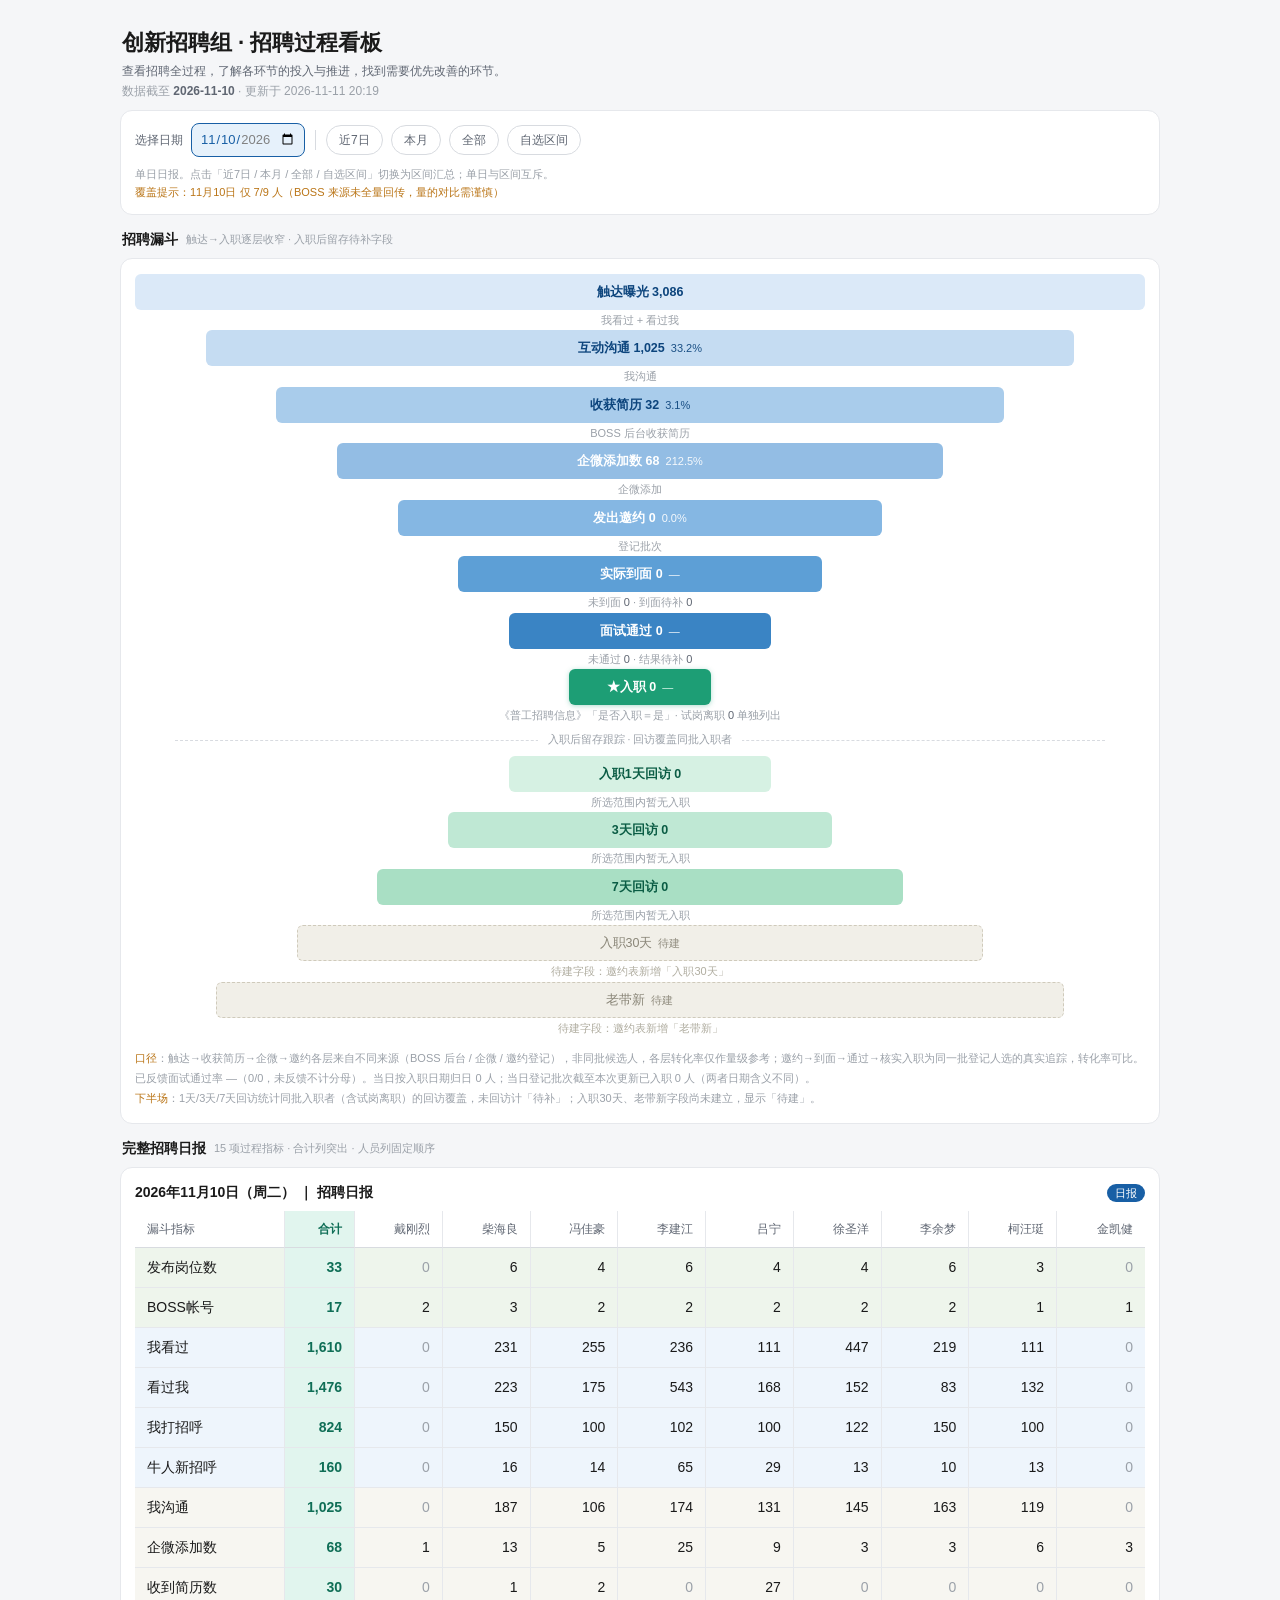
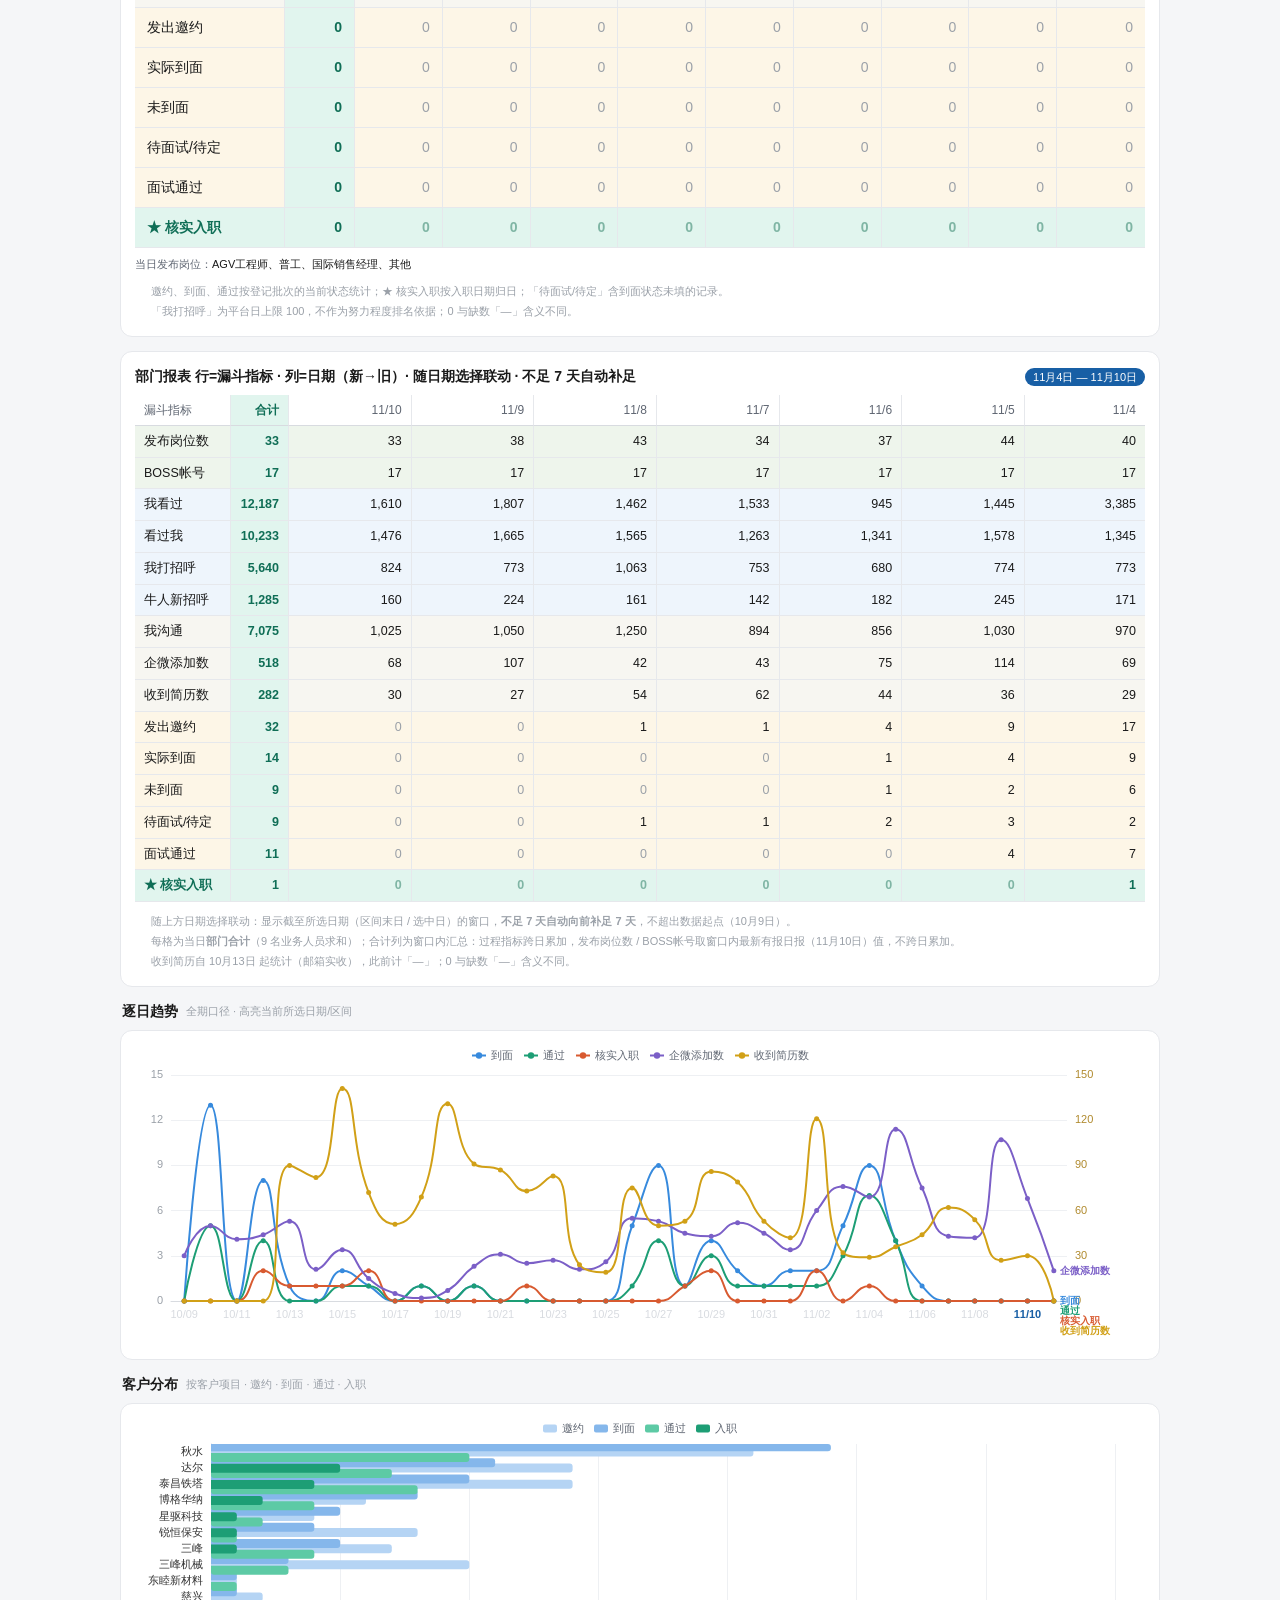
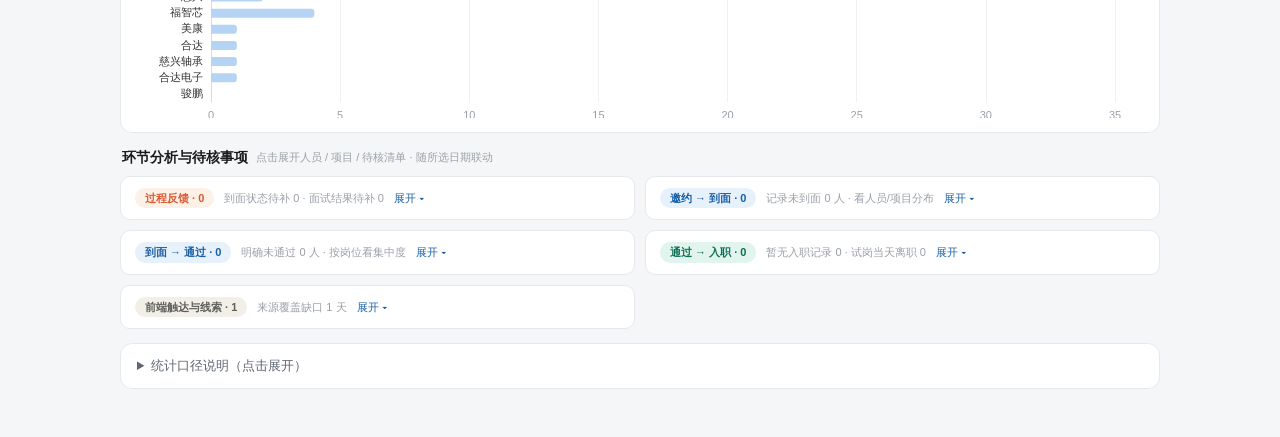
==== embeds/dashboard.html @ 498d7e1d "Update dashboard data · 2026-11-10 · generated 2026-11-11 20:19" ====
<!DOCTYPE html>
<html lang="zh-CN">
<head>
<meta charset="UTF-8">
<meta name="viewport" content="width=device-width, initial-scale=1.0, viewport-fit=cover">
<title>创新招聘组 · 招聘过程看板</title>
<script src="../assets/echarts.min.js"></script>
<style>
:root{
  --bg:#f5f6f8; --card:#ffffff; --line:#e6e8ec; --line2:#d8dbe0;
  --txt:#1a1a1a; --txt2:#5f6672; --txt3:#9aa0a8;
  --blue:#185fa5; --blue-bg:#e6f1fb;
  --teal:#0f6e56; --teal2:#1d9e75; --teal-bg:#e1f5ee;
  --orange:#d85a30; --amber:#ba7517;
  --g-res:#eef5ec; --g-reach:#eef5fc; --g-comm:#f7f6f1; --g-iv:#fdf6e7; --g-ob:#e1f5ee;
  --radius:12px;
}
*{box-sizing:border-box;margin:0;padding:0}
body{font-family:-apple-system,"PingFang SC","Microsoft YaHei","Segoe UI",sans-serif;background:var(--bg);color:var(--txt);-webkit-font-smoothing:antialiased;line-height:1.5}
.wrap{max-width:1080px;margin:0 auto;padding:16px 12px 44px}
header{padding:2px 2px 10px}
header h1{font-size:19px;font-weight:600}
header .lead{font-size:12px;color:var(--txt2);margin-top:3px}
header .sub{font-size:12px;color:var(--txt3);margin-top:2px}
header .sub b{color:var(--txt2)}
section{margin-bottom:14px}
.sec-title{font-size:14px;font-weight:600;margin:4px 2px 8px;display:flex;align-items:center;gap:8px;flex-wrap:wrap}
.sec-title .hint{font-size:11px;color:var(--txt3);font-weight:400}
.panel{background:var(--card);border:1px solid var(--line);border-radius:var(--radius);padding:14px 14px;overflow:hidden}

/* ---- 区域1 日期选择 ---- */
.datebar{padding:12px 14px}
.datebar .row{display:flex;align-items:center;gap:8px;flex-wrap:wrap}
.dlbl{font-size:12px;color:var(--txt2);flex:none}
.date-wrap{position:relative;display:inline-flex}
.date-wrap input.empty{color:transparent}
.date-wrap input.empty::-webkit-datetime-edit{color:transparent}
.date-wrap .ph{position:absolute;left:8px;top:50%;transform:translateY(-50%);font-size:13px;color:var(--txt3);pointer-events:none;white-space:nowrap}
.date-wrap input:not(.empty) ~ .ph{display:none}
.date-wrap input:focus ~ .ph{display:none}
input[type=date]{font:inherit;font-size:13px;padding:5px 8px;border:1px solid var(--line2);border-radius:8px;background:#fff;color:var(--txt)}
input[type=date].on{border-color:var(--blue);background:var(--blue-bg);color:var(--blue)}
.chip{font:inherit;font-size:12px;padding:5px 12px;border:1px solid var(--line2);border-radius:16px;background:#fff;color:var(--txt2);cursor:pointer}
.chip.on{border-color:var(--blue);background:var(--blue-bg);color:var(--blue);font-weight:500}
.chip.teal.on{border-color:var(--teal2);background:var(--teal-bg);color:var(--teal)}
.sep{width:1px;height:20px;background:var(--line2);flex:none;margin:0 2px}
.custom-row{display:flex;align-items:center;gap:8px;margin-top:10px;font-size:12px;color:var(--txt2);flex-wrap:wrap}
.custom-row[hidden]{display:none}
.btn-ok{font:inherit;font-size:12px;padding:5px 14px;border:1px solid var(--teal2);border-radius:16px;background:var(--teal-bg);color:var(--teal);cursor:pointer;font-weight:500}
.date-note{font-size:11px;color:var(--txt3);margin-top:8px;line-height:1.7}
.date-note b{color:var(--amber);font-weight:500}

/* ---- 区域2 日报主表 ---- */
.rep-head{display:flex;align-items:baseline;justify-content:space-between;gap:10px;flex-wrap:wrap;margin-bottom:8px}
.rep-title{font-size:14px;font-weight:600}
.rep-tag{font-size:11px;color:#fff;background:var(--blue);padding:1px 8px;border-radius:9px}
.no-report{background:#fdf6e7;border:1px solid #f0ddb0;border-radius:10px;padding:14px 16px;font-size:13px;color:var(--amber);margin-bottom:10px}
.tbl-scroll{overflow-x:auto;-webkit-overflow-scrolling:touch}
.tbl-hint{font-size:11px;color:var(--txt3);text-align:right;margin:0 2px 4px}
.tbl-hint[hidden]{display:none}
table.rep{border-collapse:separate;border-spacing:0;font-size:14px;table-layout:fixed;width:100%}
table.rep th,table.rep td{padding:9px 12px;text-align:right;white-space:nowrap;border-bottom:1px solid var(--line);border-right:1px solid var(--line)}
table.rep th:last-child,table.rep td:last-child{border-right:none}
table.rep th:first-child,table.rep td:first-child{text-align:left;position:sticky;left:0;z-index:2;background:#fff;width:150px;font-weight:500}
table.rep th.sumc,table.rep td.sumc{position:sticky;left:150px;z-index:2;background:var(--teal-bg);color:var(--teal);font-weight:600;width:70px}
table.rep thead th{font-size:12px;color:var(--txt2);font-weight:500;border-bottom:1px solid var(--line2);position:sticky;top:0;z-index:3;background:#fff}
table.rep thead th:first-child{z-index:4}
table.rep thead th.sumc{z-index:4}
/* ---- 部门报表（转置：行=指标 · 列=日期） ---- */
table.rep2{table-layout:auto}
table.rep2 th,table.rep2 td{padding:6px 9px;font-size:12.5px}
table.rep2 th:first-child,table.rep2 td:first-child{width:96px}
table.rep2 th.sumc,table.rep2 td.sumc{left:var(--sumL,96px);width:58px}
table.rep2 thead th{white-space:nowrap}
tr.res td:not(.sumc){background:var(--g-res)}
tr.reach td:not(.sumc){background:var(--g-reach)}
tr.comm td:not(.sumc){background:var(--g-comm)}
tr.iv td:not(.sumc){background:var(--g-iv)}
tr.ob td:not(.sumc){background:var(--g-ob);color:var(--teal);font-weight:600}
td.zero{color:var(--txt3)}
td.dash{color:var(--txt3)}
tr.ob td.zero{color:#7fb5a4}
.rep-notes{font-size:11px;color:var(--txt3);margin-top:10px;line-height:1.8}
.rep-notes li{margin-left:16px}
.pos-line{font-size:11px;color:var(--txt2);margin-top:8px}
.pos-line b{font-weight:500;color:var(--txt)}

/* ---- 图表 ---- */
.chart{width:100%;height:270px}

/* ---- 区域3 招聘漏斗（沙漏型） ---- */
.hg{display:flex;flex-direction:column;align-items:stretch}
.hg-layer{display:flex;flex-direction:column;align-items:center;margin:1px 0}
.hg-bar{height:36px;border-radius:6px;display:flex;align-items:center;justify-content:center;gap:6px;font-size:12.5px;font-weight:600;white-space:nowrap;padding:0 8px;min-width:max-content}
.hg-bar .bn{white-space:nowrap}
.hg-bar .bp{font-size:11px;opacity:.92;font-weight:400}
.hg-side{font-size:11px;color:var(--txt3);text-align:center;margin:2px 0 0;line-height:1.5;max-width:94%}
.hg-side b{color:var(--txt2);font-weight:500}
.hg-gap{height:24px;position:relative;margin:3px 0;display:flex;align-items:center;justify-content:center}
.hg-gap .line{position:absolute;left:4%;right:4%;top:50%;border-top:1px dashed var(--line2)}
.hg-gap .gt{position:relative;background:var(--card);padding:0 10px;font-size:10.5px;color:var(--txt3);white-space:nowrap}
.hg-waist .hg-bar{background:var(--teal2);color:#fff;box-shadow:0 1px 5px rgba(29,158,117,.35)}
.hg-waist .hg-bar .bp{color:#eafff5}
.hg-shell .hg-bar{background:#f1efe8;color:#8a8678;border:1px dashed #cfcabb;font-weight:500}
.hg-shell .hg-side{color:#b0ada0}
.hg-shell .hg-side b{color:#8a8678;font-weight:400}
.hg-note{font-size:11px;color:var(--txt3);margin-top:12px;line-height:1.8;text-align:left}
.hg-note b{color:var(--amber);font-weight:500}

/* ---- 区域4 环节分析 ---- */
.stages-grid{display:grid;grid-template-columns:1fr;gap:10px}
details.stage{background:var(--card);border:1px solid var(--line);border-radius:10px;overflow:hidden}
details.stage[open]{border-color:var(--blue)}
details.stage summary{list-style:none;cursor:pointer;padding:11px 14px;display:flex;align-items:center;gap:10px;flex-wrap:wrap}
details.stage summary::-webkit-details-marker{display:none}
.s-badge{font-size:11px;font-weight:600;padding:2px 10px;border-radius:10px;flex:none}
.s-badge.warn{background:#fdf0e7;color:var(--orange)}
.s-badge.info{background:var(--blue-bg);color:var(--blue)}
.s-badge.ok{background:var(--teal-bg);color:var(--teal)}
.s-badge.gray{background:#f1efe8;color:#5f5e5a}
.s-name{font-size:13px;font-weight:500;flex:1;min-width:120px}
.s-desc{font-size:11px;color:var(--txt3)}
.s-act{font-size:11px;color:var(--blue);flex:none}
.stage-body{border-top:1px solid var(--line);padding:10px 14px}
.stage-body .tip{font-size:11px;color:var(--txt3);margin-bottom:8px;line-height:1.7}
.s-list{font-size:12px}
.s-list .it{display:flex;gap:8px;align-items:baseline;padding:5px 0;border-bottom:1px dashed var(--line);flex-wrap:wrap}
.s-list .it:last-child{border-bottom:none}
.s-list .nm{font-weight:500;flex:none}
.s-list .meta{color:var(--txt3);font-size:11px}
.s-list .tag{font-size:10px;padding:0 7px;border-radius:8px;background:#f1efe8;color:#5f5e5a;flex:none}
.s-list .tag.hot{background:#fdf0e7;color:var(--orange)}
.s-empty{font-size:12px;color:var(--txt3)}

/* ---- 口径与健康度 ---- */
details.notes{background:var(--card);border:1px solid var(--line);border-radius:var(--radius);padding:12px 16px}
details.notes summary{cursor:pointer;font-size:13px;color:var(--txt2);font-weight:500}
details.notes ol{margin:10px 0 0 18px;font-size:11px;color:var(--txt3);line-height:1.9}
.health{margin-top:14px;padding-top:12px;border-top:1px solid var(--line)}
.health h4{font-size:12px;color:var(--txt2);font-weight:500;margin-bottom:8px}
.health .rows{display:flex;flex-wrap:wrap;gap:6px 14px}
.health .h-item{font-size:11px;color:var(--txt2)}
.health .h-item b{color:var(--txt);font-weight:600}
.health .h-item.stale b{color:var(--amber)}

/* ---- 桌面 ---- */
@media(min-width:768px){
  .wrap{padding:24px 20px 48px}
  header h1{font-size:22px}
  .stages-grid{grid-template-columns:1fr 1fr}
  .chart{height:300px}
}
@media(max-width:767px){
  table.rep{width:412px;font-size:13px}
  table.rep th,table.rep td{padding:5px 6px}
  table.rep th:first-child,table.rep td:first-child{width:88px}
  table.rep th.sumc,table.rep td.sumc{left:88px;width:52px}
  table.rep2{width:auto}
  table.rep2 th,table.rep2 td{padding:4px 5px;font-size:11px}
  table.rep2 th:first-child,table.rep2 td:first-child{width:80px}
  table.rep2 th.sumc,table.rep2 td.sumc{left:var(--sumL,80px);width:50px}
  .hg-bar{height:32px;font-size:12px}
  .hg-gap .gt{font-size:10px;padding:0 8px}
}
</style>

<style>
  body.embed header{display:none}
  body.embed .wrap{padding:10px 10px 28px;max-width:100%}
  body.embed section{margin-bottom:12px}
</style>
<script>
  document.addEventListener('DOMContentLoaded',function(){
    if(window.self!==window.top)document.body.classList.add('embed');
  });
</script>
</head>
<body>
<div class="wrap">
  <header>
    <h1>创新招聘组 · 招聘过程看板</h1>
    <div class="lead">查看招聘全过程，了解各环节的投入与推进，找到需要优先改善的环节。</div>
    <div class="sub">数据截至 <b id="hdr-to">—</b> · 更新于 <span id="hdr-gen">—</span></div>
  </header>

  <!-- 区域1 日期选择 -->
  <section>
    <div class="panel datebar">
      <div class="row">
        <span class="dlbl">选择日期</span>
        <span class="date-wrap">
          <input type="date" id="daypick">
          <span class="ph">请选择日期</span>
        </span>
        <span class="sep"></span>
        <button class="chip rng" data-r="7d">近7日</button>
        <button class="chip rng" data-r="month">本月</button>
        <button class="chip rng" data-r="all">全部</button>
        <button class="chip rng" data-r="custom" id="btn-custom">自选区间</button>
      </div>
      <div class="custom-row" id="custom-row" hidden>
        <span>开始</span><input type="date" id="from-pick">
        <span>结束</span><input type="date" id="to-pick">
        <button class="btn-ok" id="btn-apply">确认区间</button>
      </div>
      <div class="date-note" id="date-note"></div>
    </div>
  </section>

  <!-- 区域2 招聘漏斗（沙漏型） -->
  <section>
    <div class="sec-title">招聘漏斗 <span class="hint">触达→入职逐层收窄 · 入职后留存待补字段</span></div>
    <div class="panel">
      <div class="hg" id="hourglass"></div>
      <div class="hg-note" id="hg-note"></div>
    </div>
  </section>

  <!-- 区域3 完整招聘日报 -->
  <section>
    <div class="sec-title">完整招聘日报 <span class="hint">15 项过程指标 · 合计列突出 · 人员列固定顺序</span></div>
    <div class="panel">
      <div class="rep-head">
        <span class="rep-title" id="rep-title">—</span>
        <span class="rep-tag" id="rep-tag">日报</span>
      </div>
      <div id="no-report" class="no-report" hidden></div>
      <div class="tbl-hint" id="tbl-hint" hidden>← 左右滑动查看全部人员 →</div>
      <div class="tbl-scroll" id="tbl-wrap">
        <table class="rep">
          <thead><tr id="thead-row"></tr></thead>
          <tbody id="tbody"></tbody>
        </table>
      </div>
      <div class="pos-line" id="pos-line"></div>
      <ul class="rep-notes" id="rep-notes" style="list-style:none"></ul>
    </div>

    <div class="panel" style="margin-top:14px">
      <div class="rep-head">
        <span class="rep-title">部门报表 <span class="hint">行=漏斗指标 · 列=日期（新→旧）· 随日期选择联动 · 不足 7 天自动补足</span></span>
        <span class="rep-tag" id="dept-title">—</span>
      </div>
      <div class="tbl-hint" id="dept-hint" hidden>← 左右滑动查看全部日期 →</div>
      <div class="tbl-scroll" id="dept-wrap">
        <table class="rep rep2">
          <thead><tr id="dept-head"></tr></thead>
          <tbody id="dept-body"></tbody>
        </table>
      </div>
      <ul class="rep-notes" id="dept-notes" style="list-style:none"></ul>
    </div>
  </section>

  <!-- 图表（逐日趋势 + 客户分布） -->
  <section class="grid-charts" style="margin-bottom:14px">
    <div class="sec-title">逐日趋势 <span class="hint">全期口径 · 高亮当前所选日期/区间</span></div>
    <div class="panel"><div class="chart" id="trend"></div></div>
    <div class="sec-title" style="margin-top:14px">客户分布 <span class="hint">按客户项目 · 邀约 · 到面 · 通过 · 入职</span></div>
    <div class="panel"><div class="chart" id="cli"></div></div>
  </section>

  <!-- 区域4 环节分析与待核事项 -->
  <section>
    <div class="sec-title">环节分析与待核事项 <span class="hint">点击展开人员 / 项目 / 待核清单 · 随所选日期联动</span></div>
    <div class="stages-grid" id="stages"></div>
  </section>

  <!-- 口径 -->
  <details class="notes">
    <summary>统计口径说明（点击展开）</summary>
    <ol id="notes"></ol>
    <div class="health">
      <h4>数据健康度（各源表最新日期）</h4>
      <div class="rows" id="health"></div>
    </div>
  </details>
</div>

<script>
window.__DATA__ = {"meta": {"generated_at": "2026-11-11 20:19", "latest_report": "2026-11-10", "first_day": "2026-10-09", "range": {"from": "2026-10-09", "to": "2026-11-11"}, "people": ["戴刚烈", "柴海良", "冯佳豪", "李建江", "吕宁", "徐圣洋", "李余梦", "柯汪珽", "金凯健"], "rcv_start": "2026-10-13", "health": {"boss": "2026-11-10", "resume": "2026-11-10", "wecom": "2026-11-11", "invite": "2026-11-08", "onboard": "2026-11-08"}, "snapshot": {"dir": "C:\\Users\\A1\\.workbuddy\\skills\\recruit-daily-pipeline\\outputs\\wecom_snapshot\\2026-11-11", "taken": "2026-11-11"}, "wecom_source": {"2026-11-08": {"戴刚烈": "detail", "柴海良": "detail", "冯佳豪": "detail", "李建江": "detail", "吕宁": "detail", "徐圣洋": "dashboard", "李余梦": "detail", "柯汪珽": "dashboard", "金凯健": "detail"}, "2026-11-09": {"戴刚烈": "detail", "柴海良": "detail", "冯佳豪": "detail", "李建江": "detail", "吕宁": "detail", "徐圣洋": "detail", "李余梦": "detail", "柯汪珽": "detail", "金凯健": "detail"}, "2026-11-11": {"戴刚烈": "sheet", "柴海良": "detail", "冯佳豪": "detail", "李建江": "detail", "吕宁": "detail", "徐圣洋": "sheet", "李余梦": "detail", "柯汪珽": "detail", "金凯健": "detail"}, "2026-11-10": {"戴刚烈": "detail", "柴海良": "detail", "冯佳豪": "detail", "李建江": "detail", "吕宁": "detail", "徐圣洋": "detail", "李余梦": "detail", "柯汪珽": "detail", "金凯健": "detail"}}}, "daily": {"2026-10-09": {"metrics": {"发布岗位数": [2, 3, 3, 4, 3, 0, 0, 0, 0], "BOSS帐号": [2, 3, 2, 2, 2, 2, 2, 1, 1], "我看过": [11, 140, 0, 11, 1, 0, 0, 0, 0], "看过我": [42, 434, 0, 117, 170, 0, 0, 0, 0], "我打招呼": [31, 50, 0, 0, 9, 0, 0, 0, 0], "牛人新招呼": [9, 48, 0, 18, 13, 0, 0, 0, 0], "我沟通": [38, 88, 0, 18, 12, 0, 0, 0, 0], "企微添加数": [2, 16, 1, 11, 0, 0, 0, 0, 0], "收到简历数": null, "发出邀约": [0, 0, 0, 0, 0, 0, 0, 0, 0], "实际到面": [0, 0, 0, 0, 0, 0, 0, 0, 0], "未到面": [0, 0, 0, 0, 0, 0, 0, 0, 0], "待面试/待定": [0, 0, 0, 0, 0, 0, 0, 0, 0], "面试通过": [0, 0, 0, 0, 0, 0, 0, 0, 0], "核实入职": [0, 0, 0, 0, 0, 0, 0, 0, 0], "收获简历": [0, 0, 0, 0, 0, 0, 0, 0, 0]}, "positions": ["检验员", "普工", "半导体普工"], "covered": 5, "has_report": true}, "2026-10-10": {"metrics": {"发布岗位数": [5, 5, 3, 4, 3, 0, 0, 0, 0], "BOSS帐号": [2, 3, 2, 2, 2, 2, 2, 1, 1], "我看过": [9, 161, 8, 528, 41, 0, 0, 0, 0], "看过我": [155, 610, 100, 423, 268, 0, 0, 0, 0], "我打招呼": [0, 144, 6, 100, 46, 0, 0, 0, 0], "牛人新招呼": [20, 88, 10, 50, 29, 0, 0, 0, 0], "我沟通": [21, 211, 9, 147, 71, 0, 0, 0, 0], "企微添加数": [3, 22, 6, 19, 0, 0, 0, 0, 0], "收到简历数": null, "发出邀约": [2, 5, 2, 2, 5, 0, 0, 0, 0], "实际到面": [2, 3, 2, 1, 5, 0, 0, 0, 0], "未到面": [0, 2, 0, 1, 0, 0, 0, 0, 0], "待面试/待定": [0, 0, 0, 0, 0, 0, 0, 0, 0], "面试通过": [0, 1, 1, 1, 2, 0, 0, 0, 0], "核实入职": [0, 0, 0, 0, 0, 0, 0, 0, 0], "收获简历": [0, 0, 0, 0, 0, 0, 0, 0, 0]}, "positions": ["检验员", "半导体普工", "普工"], "covered": 5, "has_report": true}, "2026-10-11": {"metrics": {"发布岗位数": [5, 4, 3, 5, 2, 0, 0, 0, 0], "BOSS帐号": [2, 3, 2, 2, 2, 2, 2, 1, 1], "我看过": [117, 189, 65, 412, 52, 0, 0, 0, 0], "看过我": [168, 435, 100, 290, 63, 0, 0, 0, 0], "我打招呼": [100, 50, 19, 100, 31, 0, 0, 0, 0], "牛人新招呼": [20, 44, 8, 33, 1, 0, 0, 0, 0], "我沟通": [123, 96, 24, 139, 32, 0, 0, 0, 0], "企微添加数": [0, 18, 2, 21, 0, 0, 0, 0, 0], "收到简历数": null, "发出邀约": [0, 0, 0, 0, 0, 0, 0, 0, 0], "实际到面": [0, 0, 0, 0, 0, 0, 0, 0, 0], "未到面": [0, 0, 0, 0, 0, 0, 0, 0, 0], "待面试/待定": [0, 0, 0, 0, 0, 0, 0, 0, 0], "面试通过": [0, 0, 0, 0, 0, 0, 0, 0, 0], "核实入职": [0, 0, 0, 0, 0, 0, 0, 0, 0], "收获简历": [0, 0, 0, 0, 0, 0, 0, 0, 0]}, "positions": ["半导体普工", "检验员"], "covered": 5, "has_report": true}, "2026-10-12": {"metrics": {"发布岗位数": [4, 4, 4, 8, 2, 0, 0, 0, 0], "BOSS帐号": [2, 3, 2, 2, 2, 2, 2, 1, 1], "我看过": [184, 367, 67, 167, 27, 0, 0, 0, 0], "看过我": [210, 336, 170, 351, 88, 0, 0, 0, 0], "我打招呼": [100, 94, 39, 100, 49, 0, 0, 0, 0], "牛人新招呼": [23, 53, 15, 38, 10, 0, 0, 0, 0], "我沟通": [125, 128, 48, 138, 55, 0, 0, 0, 0], "企微添加数": [6, 6, 4, 23, 5, 0, 0, 0, 0], "收到简历数": null, "发出邀约": [0, 5, 2, 5, 4, 0, 0, 0, 0], "实际到面": [0, 3, 2, 1, 2, 0, 0, 0, 0], "未到面": [0, 0, 0, 3, 0, 0, 0, 0, 0], "待面试/待定": [0, 2, 0, 1, 2, 0, 0, 0, 0], "面试通过": [0, 0, 2, 1, 1, 0, 0, 0, 0], "核实入职": [0, 1, 0, 1, 0, 0, 0, 0, 0], "收获简历": [0, 0, 0, 0, 0, 0, 0, 0, 0]}, "positions": ["检验员", "半导体普工", "仓管员"], "covered": 5, "has_report": true}, "2026-10-13": {"metrics": {"发布岗位数": [6, 4, 4, 5, 2, 0, 0, 0, 0], "BOSS帐号": [2, 3, 2, 2, 2, 2, 2, 1, 1], "我看过": [6, 54, 24, 338, 13, 0, 0, 0, 0], "看过我": [782, 455, 273, 288, 138, 0, 0, 0, 0], "我打招呼": [100, 26, 21, 100, 17, 0, 0, 0, 0], "牛人新招呼": [148, 72, 32, 36, 27, 0, 0, 0, 0], "我沟通": [220, 59, 32, 130, 24, 0, 0, 0, 0], "企微添加数": [21, 11, 6, 13, 2, 0, 0, 0, 0], "收到简历数": [63, 5, 7, 11, 4, 0, 0, 0, 0], "发出邀约": [0, 0, 1, 1, 0, 0, 0, 0, 0], "实际到面": [0, 0, 0, 1, 0, 0, 0, 0, 0], "未到面": [0, 0, 1, 0, 0, 0, 0, 0, 0], "待面试/待定": [0, 0, 0, 0, 0, 0, 0, 0, 0], "面试通过": [0, 0, 0, 0, 0, 0, 0, 0, 0], "核实入职": [0, 0, 0, 1, 0, 0, 0, 0, 0], "收获简历": [63, 4, 7, 11, 4, 0, 0, 0, 0]}, "positions": ["检验员", "仓管员", "半导体普工"], "covered": 5, "has_report": true}, "2026-10-14": {"metrics": {"发布岗位数": [6, 4, 4, 7, 2, 0, 0, 0, 0], "BOSS帐号": [2, 3, 2, 2, 2, 2, 2, 1, 1], "我看过": [3, 105, 52, 155, 28, 0, 0, 0, 0], "看过我": [567, 325, 171, 211, 88, 0, 0, 0, 0], "我打招呼": [100, 88, 32, 100, 16, 0, 0, 0, 0], "牛人新招呼": [106, 28, 19, 35, 18, 0, 0, 0, 0], "我沟通": [230, 108, 43, 130, 23, 0, 0, 0, 0], "企微添加数": [9, 3, 3, 5, 1, 0, 0, 0, 0], "收到简历数": [72, 0, 3, 6, 1, 0, 0, 0, 0], "发出邀约": [1, 0, 0, 0, 0, 0, 0, 0, 0], "实际到面": [0, 0, 0, 0, 0, 0, 0, 0, 0], "未到面": [0, 0, 0, 0, 0, 0, 0, 0, 0], "待面试/待定": [1, 0, 0, 0, 0, 0, 0, 0, 0], "面试通过": [0, 0, 0, 0, 0, 0, 0, 0, 0], "核实入职": [0, 0, 0, 0, 1, 0, 0, 0, 0], "收获简历": [72, 0, 2, 5, 1, 0, 0, 0, 0]}, "positions": ["国际销售经理", "仓管员", "检验员", "半导体普工"], "covered": 5, "has_report": true}, "2026-10-15": {"metrics": {"发布岗位数": [2, 4, 4, 6, 2, 0, 0, 0, 0], "BOSS帐号": [2, 3, 2, 2, 2, 2, 2, 1, 1], "我看过": [58, 30, 138, 77, 81, 0, 0, 0, 0], "看过我": [473, 395, 175, 233, 122, 0, 0, 0, 0], "我打招呼": [100, 2, 57, 13, 32, 0, 0, 0, 0], "牛人新招呼": [88, 89, 18, 28, 16, 0, 0, 0, 0], "我沟通": [219, 67, 66, 41, 44, 0, 0, 0, 0], "企微添加数": [14, 5, 4, 6, 5, 0, 0, 0, 0], "收到简历数": [86, 39, 6, 3, 7, 0, 0, 0, 0], "发出邀约": [0, 1, 1, 2, 0, 0, 0, 0, 0], "实际到面": [0, 0, 1, 1, 0, 0, 0, 0, 0], "未到面": [0, 0, 0, 0, 0, 0, 0, 0, 0], "待面试/待定": [0, 1, 0, 1, 0, 0, 0, 0, 0], "面试通过": [0, 0, 1, 0, 0, 0, 0, 0, 0], "核实入职": [0, 0, 1, 0, 0, 0, 0, 0, 0], "收获简历": [86, 39, 6, 3, 7, 0, 0, 0, 0]}, "positions": ["仓管员", "国际销售经理", "检验员"], "covered": 5, "has_report": true}, "2026-10-16": {"metrics": {"发布岗位数": [4, 4, 4, 6, 2, 0, 0, 0, 0], "BOSS帐号": [2, 3, 2, 2, 2, 2, 2, 1, 1], "我看过": [69, 57, 84, 44, 115, 0, 0, 0, 0], "看过我": [401, 245, 128, 81, 77, 0, 0, 0, 0], "我打招呼": [100, 39, 62, 50, 34, 0, 0, 0, 0], "牛人新招呼": [93, 38, 14, 3, 21, 0, 0, 0, 0], "我沟通": [227, 87, 73, 54, 50, 0, 0, 0, 0], "企微添加数": [5, 1, 6, 1, 2, 0, 0, 0, 0], "收到简历数": [49, 10, 3, 0, 10, 0, 0, 0, 0], "发出邀约": [0, 0, 0, 0, 1, 0, 0, 0, 0], "实际到面": [0, 0, 0, 0, 1, 0, 0, 0, 0], "未到面": [0, 0, 0, 0, 0, 0, 0, 0, 0], "待面试/待定": [0, 0, 0, 0, 0, 0, 0, 0, 0], "面试通过": [0, 0, 0, 0, 1, 0, 0, 0, 0], "核实入职": [0, 0, 2, 0, 0, 0, 0, 0, 0], "收获简历": [49, 10, 3, 0, 10, 0, 0, 0, 0]}, "positions": ["国际销售经理", "仓管员", "检验员"], "covered": 5, "has_report": true}, "2026-10-17": {"metrics": {"发布岗位数": [4, 0, 0, 0, 0, 0, 0, 0, 0], "BOSS帐号": [2, 3, 2, 2, 2, 2, 2, 1, 1], "我看过": [57, 0, 0, 0, 0, 0, 0, 0, 0], "看过我": [306, 0, 0, 0, 0, 0, 0, 0, 0], "我打招呼": [100, 0, 0, 0, 0, 0, 0, 0, 0], "牛人新招呼": [71, 0, 0, 0, 0, 0, 0, 0, 0], "我沟通": [213, 0, 0, 0, 0, 0, 0, 0, 0], "企微添加数": [2, 1, 0, 2, 0, 0, 0, 0, 0], "收到简历数": [48, 3, 0, 0, 0, 0, 0, 0, 0], "发出邀约": [0, 0, 0, 0, 0, 0, 0, 0, 0], "实际到面": [0, 0, 0, 0, 0, 0, 0, 0, 0], "未到面": [0, 0, 0, 0, 0, 0, 0, 0, 0], "待面试/待定": [0, 0, 0, 0, 0, 0, 0, 0, 0], "面试通过": [0, 0, 0, 0, 0, 0, 0, 0, 0], "核实入职": [0, 0, 0, 0, 0, 0, 0, 0, 0], "收获简历": [50, 0, 0, 0, 0, 0, 0, 0, 0]}, "positions": ["国际销售经理", "仓管员"], "covered": 1, "has_report": true}, "2026-10-18": {"metrics": {"发布岗位数": [4, 0, 0, 0, 0, 0, 0, 0, 0], "BOSS帐号": [2, 3, 2, 2, 2, 2, 2, 1, 1], "我看过": [24, 0, 0, 0, 0, 0, 0, 0, 0], "看过我": [381, 0, 0, 0, 0, 0, 0, 0, 0], "我打招呼": [100, 0, 0, 0, 0, 0, 0, 0, 0], "牛人新招呼": [92, 0, 0, 0, 0, 0, 0, 0, 0], "我沟通": [228, 0, 0, 0, 0, 0, 0, 0, 0], "企微添加数": [2, 0, 0, 0, 0, 0, 0, 0, 0], "收到简历数": [68, 0, 0, 0, 1, 0, 0, 0, 0], "发出邀约": [0, 0, 0, 1, 0, 0, 0, 0, 0], "实际到面": [0, 0, 0, 1, 0, 0, 0, 0, 0], "未到面": [0, 0, 0, 0, 0, 0, 0, 0, 0], "待面试/待定": [0, 0, 0, 0, 0, 0, 0, 0, 0], "面试通过": [0, 0, 0, 1, 0, 0, 0, 0, 0], "核实入职": [0, 0, 0, 0, 0, 0, 0, 0, 0], "收获简历": [68, 0, 0, 0, 0, 0, 0, 0, 0]}, "positions": ["国际销售经理", "仓管员"], "covered": 1, "has_report": true}, "2026-10-19": {"metrics": {"发布岗位数": [4, 4, 4, 0, 4, 0, 0, 0, 0], "BOSS帐号": [2, 3, 2, 2, 2, 2, 2, 1, 1], "我看过": [5, 60, 71, 0, 61, 0, 0, 0, 0], "看过我": [613, 130, 90, 0, 113, 0, 0, 0, 0], "我打招呼": [100, 47, 52, 0, 54, 0, 0, 0, 0], "牛人新招呼": [202, 8, 5, 0, 20, 0, 0, 0, 0], "我沟通": [346, 59, 55, 0, 69, 0, 0, 0, 0], "企微添加数": [1, 0, 4, 0, 2, 0, 0, 0, 0], "收到简历数": [124, 1, 3, 0, 3, 0, 0, 0, 0], "发出邀约": [0, 0, 0, 0, 0, 0, 0, 0, 0], "实际到面": [0, 0, 0, 0, 0, 0, 0, 0, 0], "未到面": [0, 0, 0, 0, 0, 0, 0, 0, 0], "待面试/待定": [0, 0, 0, 0, 0, 0, 0, 0, 0], "面试通过": [0, 0, 0, 0, 0, 0, 0, 0, 0], "核实入职": [0, 0, 0, 0, 0, 0, 0, 0, 0], "收获简历": [124, 1, 2, 0, 3, 0, 0, 0, 0]}, "positions": ["国际销售经理", "仓管员", "检验员", "普工/操作工", "普工"], "covered": 4, "has_report": true}, "2026-10-20": {"metrics": {"发布岗位数": [6, 5, 5, 0, 4, 0, 0, 0, 0], "BOSS帐号": [2, 3, 2, 2, 2, 2, 2, 1, 1], "我看过": [15, 133, 152, 0, 115, 0, 0, 0, 0], "看过我": [486, 126, 103, 0, 121, 0, 0, 0, 0], "我打招呼": [100, 58, 79, 0, 61, 0, 0, 0, 0], "牛人新招呼": [112, 13, 7, 0, 8, 0, 0, 0, 0], "我沟通": [255, 73, 83, 0, 73, 0, 0, 0, 0], "企微添加数": [16, 2, 2, 0, 3, 0, 0, 0, 0], "收到简历数": [82, 4, 0, 0, 5, 0, 0, 0, 0], "发出邀约": [0, 0, 0, 0, 1, 0, 0, 0, 0], "实际到面": [0, 0, 0, 0, 1, 0, 0, 0, 0], "未到面": [0, 0, 0, 0, 0, 0, 0, 0, 0], "待面试/待定": [0, 0, 0, 0, 0, 0, 0, 0, 0], "面试通过": [0, 0, 0, 0, 1, 0, 0, 0, 0], "核实入职": [0, 0, 0, 0, 0, 0, 0, 0, 0], "收获简历": [82, 4, 0, 0, 5, 0, 0, 0, 0]}, "positions": ["国际销售经理", "仓管员", "会计", "检验员", "普工/操作工", "普工"], "covered": 4, "has_report": true}, "2026-10-21": {"metrics": {"发布岗位数": [6, 4, 4, 0, 4, 0, 0, 0, 0], "BOSS帐号": [2, 3, 2, 2, 2, 2, 2, 1, 1], "我看过": [124, 368, 138, 0, 66, 0, 0, 0, 0], "看过我": [575, 123, 84, 0, 105, 0, 0, 0, 0], "我打招呼": [100, 100, 100, 0, 93, 0, 0, 0, 0], "牛人新招呼": [110, 12, 11, 0, 14, 0, 0, 0, 0], "我沟通": [246, 111, 103, 0, 106, 0, 0, 0, 0], "企微添加数": [22, 2, 2, 0, 5, 0, 0, 0, 0], "收到简历数": [79, 2, 4, 0, 2, 0, 0, 0, 0], "发出邀约": [0, 0, 0, 0, 0, 0, 0, 0, 0], "实际到面": [0, 0, 0, 0, 0, 0, 0, 0, 0], "未到面": [0, 0, 0, 0, 0, 0, 0, 0, 0], "待面试/待定": [0, 0, 0, 0, 0, 0, 0, 0, 0], "面试通过": [0, 0, 0, 0, 0, 0, 0, 0, 0], "核实入职": [0, 0, 0, 0, 0, 0, 0, 0, 0], "收获简历": [79, 2, 2, 0, 2, 0, 0, 0, 0]}, "positions": ["国际销售经理", "仓管员", "会计", "检验员", "普工"], "covered": 4, "has_report": true}, "2026-10-22": {"metrics": {"发布岗位数": [5, 4, 4, 0, 4, 0, 0, 0, 0], "BOSS帐号": [2, 3, 2, 2, 2, 2, 2, 1, 1], "我看过": [198, 400, 279, 0, 141, 0, 0, 0, 0], "看过我": [546, 110, 133, 0, 109, 0, 0, 0, 0], "我打招呼": [100, 100, 100, 0, 100, 0, 0, 0, 0], "牛人新招呼": [85, 13, 37, 0, 16, 0, 0, 0, 0], "我沟通": [235, 110, 113, 0, 117, 0, 0, 0, 0], "企微添加数": [14, 4, 0, 0, 7, 0, 0, 0, 0], "收到简历数": [63, 2, 3, 0, 5, 0, 0, 0, 0], "发出邀约": [0, 0, 0, 0, 1, 0, 0, 0, 0], "实际到面": [0, 0, 0, 0, 0, 0, 0, 0, 0], "未到面": [0, 0, 0, 0, 1, 0, 0, 0, 0], "待面试/待定": [0, 0, 0, 0, 0, 0, 0, 0, 0], "面试通过": [0, 0, 0, 0, 0, 0, 0, 0, 0], "核实入职": [0, 0, 0, 0, 1, 0, 0, 0, 0], "收获简历": [64, 1, 3, 0, 5, 0, 0, 0, 0]}, "positions": ["国际销售经理", "会计", "仓管员", "检验员", "普工"], "covered": 4, "has_report": true}, "2026-10-23": {"metrics": {"发布岗位数": [5, 4, 4, 3, 2, 0, 0, 0, 0], "BOSS帐号": [2, 3, 2, 2, 2, 2, 2, 1, 1], "我看过": [145, 176, 17, 83, 68, 0, 0, 0, 0], "看过我": [341, 80, 69, 30, 70, 0, 0, 0, 0], "我打招呼": [100, 99, 99, 50, 47, 0, 0, 0, 0], "牛人新招呼": [70, 10, 7, 5, 20, 0, 0, 0, 0], "我沟通": [221, 108, 105, 54, 68, 0, 0, 0, 0], "企微添加数": [12, 6, 2, 0, 7, 0, 0, 0, 0], "收到简历数": [65, 1, 3, 0, 14, 0, 0, 0, 0], "发出邀约": [0, 0, 0, 0, 0, 0, 0, 0, 0], "实际到面": [0, 0, 0, 0, 0, 0, 0, 0, 0], "未到面": [0, 0, 0, 0, 0, 0, 0, 0, 0], "待面试/待定": [0, 0, 0, 0, 0, 0, 0, 0, 0], "面试通过": [0, 0, 0, 0, 0, 0, 0, 0, 0], "核实入职": [0, 0, 0, 0, 0, 0, 0, 0, 0], "收获简历": [65, 1, 0, 0, 14, 0, 0, 0, 0]}, "positions": ["仓管员", "国际销售经理", "会计", "普工", "检验员"], "covered": 5, "has_report": true}, "2026-10-24": {"metrics": {"发布岗位数": [7, 0, 4, 5, 2, 0, 0, 0, 0], "BOSS帐号": [2, 3, 2, 2, 2, 2, 2, 1, 1], "我看过": [170, 0, 195, 75, 82, 0, 0, 0, 0], "看过我": [219, 0, 96, 64, 51, 0, 0, 0, 0], "我打招呼": [100, 0, 100, 50, 50, 0, 0, 0, 0], "牛人新招呼": [46, 0, 7, 4, 11, 0, 0, 0, 0], "我沟通": [162, 0, 106, 64, 61, 0, 0, 0, 0], "企微添加数": [8, 2, 3, 7, 1, 0, 0, 0, 0], "收到简历数": [13, 0, 1, 1, 9, 0, 0, 0, 0], "发出邀约": [0, 0, 0, 0, 0, 0, 0, 0, 0], "实际到面": [0, 0, 0, 0, 0, 0, 0, 0, 0], "未到面": [0, 0, 0, 0, 0, 0, 0, 0, 0], "待面试/待定": [0, 0, 0, 0, 0, 0, 0, 0, 0], "面试通过": [0, 0, 0, 0, 0, 0, 0, 0, 0], "核实入职": [0, 0, 0, 0, 0, 0, 0, 0, 0], "收获简历": [12, 0, 0, 1, 8, 0, 0, 0, 0]}, "positions": ["国际销售经理", "仓管员", "普工", "会计", "检验员"], "covered": 4, "has_report": true}, "2026-10-25": {"metrics": {"发布岗位数": [6, 4, 4, 4, 2, 0, 0, 0, 0], "BOSS帐号": [2, 3, 2, 2, 2, 2, 2, 1, 1], "我看过": [153, 1, 275, 45, 69, 0, 0, 0, 0], "看过我": [217, 75, 80, 112, 84, 0, 0, 0, 0], "我打招呼": [100, 0, 100, 50, 50, 0, 0, 0, 0], "牛人新招呼": [35, 10, 1, 9, 16, 0, 0, 0, 0], "我沟通": [155, 1, 102, 63, 67, 0, 0, 0, 0], "企微添加数": [13, 1, 0, 11, 1, 0, 0, 0, 0], "收到简历数": [14, 0, 0, 0, 5, 0, 0, 0, 0], "发出邀约": [0, 0, 0, 0, 0, 0, 0, 0, 0], "实际到面": [0, 0, 0, 0, 0, 0, 0, 0, 0], "未到面": [0, 0, 0, 0, 0, 0, 0, 0, 0], "待面试/待定": [0, 0, 0, 0, 0, 0, 0, 0, 0], "面试通过": [0, 0, 0, 0, 0, 0, 0, 0, 0], "核实入职": [0, 0, 0, 0, 0, 0, 0, 0, 0], "收获简历": [14, 0, 0, 0, 5, 0, 0, 0, 0]}, "positions": ["普工", "国际销售经理", "仓管员", "检验员"], "covered": 5, "has_report": true}, "2026-10-26": {"metrics": {"发布岗位数": [7, 6, 6, 9, 4, 0, 0, 0, 0], "BOSS帐号": [2, 3, 2, 2, 2, 2, 2, 1, 1], "我看过": [279, 141, 203, 187, 159, 0, 0, 0, 0], "看过我": [331, 62, 146, 452, 180, 0, 0, 0, 0], "我打招呼": [150, 127, 143, 55, 94, 0, 0, 0, 0], "牛人新招呼": [73, 7, 8, 103, 36, 0, 0, 0, 0], "我沟通": [241, 135, 152, 149, 133, 0, 0, 0, 0], "企微添加数": [17, 5, 3, 25, 5, 0, 0, 0, 0], "收到简历数": [28, 2, 0, 24, 21, 0, 0, 0, 0], "发出邀约": [0, 2, 0, 2, 1, 0, 0, 0, 0], "实际到面": [0, 2, 0, 2, 1, 0, 0, 0, 0], "未到面": [0, 0, 0, 0, 0, 0, 0, 0, 0], "待面试/待定": [0, 0, 0, 0, 0, 0, 0, 0, 0], "面试通过": [0, 0, 0, 0, 1, 0, 0, 0, 0], "核实入职": [0, 0, 0, 0, 0, 0, 0, 0, 0], "收获简历": [29, 0, 0, 24, 21, 0, 0, 0, 0]}, "positions": ["普工", "国际销售经理", "仓管员", "焊工", "喷粉", "折弯", "检验员"], "covered": 5, "has_report": true}, "2026-10-27": {"metrics": {"发布岗位数": [7, 6, 6, 16, 4, 4, 2, 0, 0], "BOSS帐号": [2, 3, 2, 2, 2, 2, 2, 1, 1], "我看过": [436, 169, 218, 188, 125, 300, 81, 0, 0], "看过我": [415, 87, 147, 370, 141, 200, 96, 0, 0], "我打招呼": [151, 150, 60, 200, 100, 22, 50, 0, 0], "牛人新招呼": [87, 8, 25, 61, 33, 40, 8, 0, 0], "我沟通": [246, 162, 79, 297, 138, 40, 56, 0, 0], "企微添加数": [19, 5, 10, 13, 5, 0, 1, 0, 0], "收到简历数": [30, 0, 1, 2, 17, 0, 0, 0, 0], "发出邀约": [6, 0, 0, 1, 6, 0, 0, 0, 0], "实际到面": [4, 0, 0, 1, 4, 0, 0, 0, 0], "未到面": [0, 0, 0, 0, 0, 0, 0, 0, 0], "待面试/待定": [2, 0, 0, 0, 2, 0, 0, 0, 0], "面试通过": [1, 0, 0, 1, 2, 0, 0, 0, 0], "核实入职": [0, 0, 0, 0, 0, 0, 0, 0, 0], "收获简历": [30, 0, 1, 2, 17, 3, 1, 0, 0]}, "positions": ["普工", "国际销售经理", "仓管员", "焊工", "AGV工程师", "喷粉", "折弯", "检验员"], "covered": 7, "has_report": true}, "2026-10-28": {"metrics": {"发布岗位数": [8, 4, 4, 10, 4, 7, 4, 0, 0], "BOSS帐号": [2, 3, 2, 2, 2, 2, 2, 1, 1], "我看过": [273, 82, 165, 168, 133, 530, 190, 0, 0], "看过我": [472, 62, 139, 282, 151, 337, 116, 0, 0], "我打招呼": [150, 76, 61, 150, 100, 250, 99, 0, 0], "牛人新招呼": [74, 5, 19, 27, 36, 32, 9, 0, 0], "我沟通": [252, 83, 81, 190, 133, 259, 109, 0, 0], "企微添加数": [15, 1, 5, 14, 4, 0, 6, 0, 0], "收到简历数": [30, 0, 0, 3, 20, 0, 0, 0, 0], "发出邀约": [1, 0, 0, 0, 1, 0, 0, 0, 0], "实际到面": [0, 0, 0, 0, 1, 0, 0, 0, 0], "未到面": [0, 0, 0, 0, 0, 0, 0, 0, 0], "待面试/待定": [1, 0, 0, 0, 0, 0, 0, 0, 0], "面试通过": [0, 0, 0, 0, 1, 0, 0, 0, 0], "核实入职": [0, 0, 0, 0, 1, 0, 0, 0, 0], "收获简历": [30, 0, 0, 3, 20, 3, 0, 0, 0]}, "positions": ["普工", "国际销售经理", "仓管员", "AGV工程师", "喷粉", "焊工", "折弯"], "covered": 7, "has_report": true}, "2026-10-29": {"metrics": {"发布岗位数": [9, 4, 4, 10, 4, 6, 4, 0, 0], "BOSS帐号": [2, 3, 2, 2, 2, 2, 2, 1, 1], "我看过": [495, 13, 127, 228, 165, 595, 187, 0, 0], "看过我": [262, 48, 128, 240, 136, 242, 100, 0, 0], "我打招呼": [150, 10, 100, 150, 100, 221, 100, 0, 0], "牛人新招呼": [58, 5, 14, 32, 35, 16, 17, 0, 0], "我沟通": [221, 16, 114, 188, 137, 288, 119, 0, 0], "企微添加数": [6, 11, 4, 11, 3, 0, 8, 0, 0], "收到简历数": [45, 0, 0, 4, 37, 0, 0, 0, 0], "发出邀约": [0, 0, 1, 1, 1, 0, 1, 0, 0], "实际到面": [0, 0, 1, 1, 1, 0, 1, 0, 0], "未到面": [0, 0, 0, 0, 0, 0, 0, 0, 0], "待面试/待定": [0, 0, 0, 0, 0, 0, 0, 0, 0], "面试通过": [0, 0, 1, 1, 0, 0, 1, 0, 0], "核实入职": [0, 0, 0, 1, 1, 0, 0, 0, 0], "收获简历": [29, 0, 0, 2, 24, 1, 0, 0, 0]}, "positions": ["国际销售经理", "普工", "焊工", "喷粉", "AGV工程师"], "covered": 7, "has_report": true}, "2026-10-30": {"metrics": {"发布岗位数": [7, 4, 4, 9, 4, 10, 4, 0, 0], "BOSS帐号": [2, 3, 2, 2, 2, 2, 2, 1, 1], "我看过": [343, 109, 87, 438, 167, 1356, 196, 0, 0], "看过我": [127, 185, 139, 220, 144, 274, 110, 0, 0], "我打招呼": [141, 100, 100, 150, 59, 250, 100, 0, 0], "牛人新招呼": [23, 22, 18, 35, 32, 22, 11, 0, 0], "我沟通": [170, 120, 116, 189, 87, 298, 114, 0, 0], "企微添加数": [7, 12, 7, 14, 7, 1, 4, 0, 0], "收到简历数": [24, 0, 0, 17, 38, 0, 0, 0, 0], "发出邀约": [0, 0, 1, 0, 0, 0, 2, 0, 0], "实际到面": [0, 0, 1, 0, 0, 0, 1, 0, 0], "未到面": [0, 0, 0, 0, 0, 0, 1, 0, 0], "待面试/待定": [0, 0, 0, 0, 0, 0, 0, 0, 0], "面试通过": [0, 0, 1, 0, 0, 0, 0, 0, 0], "核实入职": [0, 0, 0, 0, 0, 0, 0, 0, 0], "收获简历": [13, 0, 0, 17, 38, 2, 0, 0, 0]}, "positions": ["国际销售经理", "普工", "喷粉", "焊工", "AGV工程师"], "covered": 7, "has_report": true}, "2026-10-31": {"metrics": {"发布岗位数": [5, 6, 4, 10, 3, 5, 4, 0, 0], "BOSS帐号": [2, 3, 2, 2, 2, 2, 2, 1, 1], "我看过": [441, 151, 84, 337, 90, 1336, 161, 0, 0], "看过我": [128, 198, 124, 95, 102, 176, 84, 0, 0], "我打招呼": [150, 150, 100, 37, 21, 250, 100, 0, 0], "牛人新招呼": [18, 25, 13, 17, 32, 9, 5, 0, 0], "我沟通": [170, 175, 114, 55, 70, 280, 104, 0, 0], "企微添加数": [5, 17, 2, 9, 6, 2, 4, 0, 0], "收到简历数": [12, 0, 0, 3, 38, 0, 0, 0, 0], "发出邀约": [0, 0, 0, 0, 0, 0, 1, 0, 0], "实际到面": [0, 0, 0, 0, 0, 0, 1, 0, 0], "未到面": [0, 0, 0, 0, 0, 0, 0, 0, 0], "待面试/待定": [0, 0, 0, 0, 0, 0, 0, 0, 0], "面试通过": [0, 0, 0, 0, 0, 0, 1, 0, 0], "核实入职": [0, 0, 0, 0, 0, 0, 0, 0, 0], "收获简历": [10, 0, 0, 3, 38, 2, 0, 0, 0]}, "positions": ["国际销售经理", "普工", "喷粉", "AGV工程师"], "covered": 7, "has_report": true}, "2026-11-01": {"metrics": {"发布岗位数": [9, 6, 4, 12, 4, 5, 4, 0, 0], "BOSS帐号": [2, 3, 2, 2, 2, 2, 2, 1, 1], "我看过": [620, 154, 39, 333, 234, 1150, 151, 0, 0], "看过我": [197, 286, 93, 164, 85, 211, 71, 0, 0], "我打招呼": [150, 150, 31, 62, 36, 250, 100, 0, 0], "牛人新招呼": [34, 30, 11, 24, 11, 10, 11, 0, 0], "我沟通": [192, 185, 43, 96, 57, 265, 115, 0, 0], "企微添加数": [5, 11, 1, 5, 2, 1, 9, 0, 0], "收到简历数": [14, 0, 0, 3, 25, 0, 0, 0, 0], "发出邀约": [0, 0, 0, 0, 0, 0, 3, 0, 0], "实际到面": [0, 0, 0, 0, 0, 0, 2, 0, 0], "未到面": [0, 0, 0, 0, 0, 0, 1, 0, 0], "待面试/待定": [0, 0, 0, 0, 0, 0, 0, 0, 0], "面试通过": [0, 0, 0, 0, 0, 0, 1, 0, 0], "核实入职": [0, 0, 0, 0, 0, 0, 0, 0, 0], "收获简历": [13, 0, 0, 6, 25, 3, 0, 0, 0]}, "positions": ["国际销售经理", "普工", "AGV工程师"], "covered": 7, "has_report": true}, "2026-11-02": {"metrics": {"发布岗位数": [7, 7, 4, 9, 8, 5, 4, 0, 0], "BOSS帐号": [2, 3, 2, 2, 2, 2, 2, 1, 1], "我看过": [353, 152, 14, 329, 304, 2188, 26, 0, 0], "看过我": [521, 263, 162, 206, 173, 274, 118, 0, 0], "我打招呼": [150, 150, 100, 150, 100, 250, 90, 0, 0], "牛人新招呼": [65, 31, 20, 46, 31, 21, 11, 0, 0], "我沟通": [229, 169, 123, 201, 142, 270, 102, 0, 0], "企微添加数": [14, 11, 6, 6, 13, 2, 8, 0, 0], "收到简历数": [66, 0, 0, 1, 54, 0, 0, 0, 0], "发出邀约": [2, 0, 1, 0, 2, 0, 2, 0, 0], "实际到面": [0, 0, 1, 0, 1, 0, 0, 0, 0], "未到面": [2, 0, 0, 0, 1, 0, 2, 0, 0], "待面试/待定": [0, 0, 0, 0, 0, 0, 0, 0, 0], "面试通过": [0, 0, 1, 0, 0, 0, 0, 0, 0], "核实入职": [1, 0, 1, 0, 0, 0, 0, 0, 0], "收获简历": [51, 0, 0, 7, 34, 2, 0, 0, 0]}, "positions": ["国际销售经理", "普工", "AGV工程师"], "covered": 7, "has_report": true}, "2026-11-03": {"metrics": {"发布岗位数": [7, 6, 4, 11, 4, 5, 4, 0, 0], "BOSS帐号": [2, 3, 2, 2, 2, 2, 2, 1, 1], "我看过": [395, 93, 3, 112, 240, 1838, 36, 0, 0], "看过我": [265, 216, 152, 519, 124, 292, 146, 0, 0], "我打招呼": [100, 150, 24, 150, 100, 250, 100, 0, 0], "牛人新招呼": [38, 26, 25, 75, 22, 14, 21, 0, 0], "我沟通": [169, 184, 42, 229, 126, 280, 122, 0, 0], "企微添加数": [13, 16, 4, 23, 10, 1, 9, 0, 0], "收到简历数": [12, 0, 0, 0, 20, 0, 0, 0, 0], "发出邀约": [1, 0, 0, 8, 4, 2, 0, 0, 0], "实际到面": [0, 0, 0, 4, 1, 0, 0, 0, 0], "未到面": [1, 0, 0, 4, 0, 2, 0, 0, 0], "待面试/待定": [0, 0, 0, 0, 3, 0, 0, 0, 0], "面试通过": [0, 0, 0, 2, 1, 0, 0, 0, 0], "核实入职": [0, 0, 0, 0, 0, 0, 0, 0, 0], "收获简历": [12, 0, 0, 3, 20, 3, 0, 0, 0]}, "positions": ["普工", "国际销售经理", "AGV工程师"], "covered": 7, "has_report": true}, "2026-11-04": {"metrics": {"发布岗位数": [5, 6, 4, 11, 5, 5, 4, 0, 0], "BOSS帐号": [2, 3, 2, 2, 2, 2, 2, 1, 1], "我看过": [350, 78, 45, 293, 245, 2336, 38, 0, 0], "看过我": [219, 99, 165, 370, 138, 225, 129, 0, 0], "我打招呼": [100, 143, 20, 111, 100, 199, 100, 0, 0], "牛人新招呼": [39, 9, 19, 56, 23, 10, 15, 0, 0], "我沟通": [142, 154, 46, 166, 124, 216, 122, 0, 0], "企微添加数": [12, 5, 7, 23, 10, 2, 3, 7, 0], "收到简历数": [10, 0, 1, 0, 18, 0, 0, 0, 0], "发出邀约": [3, 1, 1, 6, 3, 0, 1, 2, 0], "实际到面": [1, 0, 0, 6, 1, 0, 1, 0, 0], "未到面": [2, 1, 1, 0, 0, 0, 0, 2, 0], "待面试/待定": [0, 0, 0, 0, 2, 0, 0, 0, 0], "面试通过": [1, 0, 0, 4, 1, 0, 1, 0, 0], "核实入职": [0, 0, 0, 0, 0, 0, 1, 0, 0], "收获简历": [10, 0, 1, 1, 18, 0, 0, 0, 0]}, "positions": ["国际销售经理", "普工", "AGV工程师"], "covered": 7, "has_report": true}, "2026-11-05": {"metrics": {"发布岗位数": [7, 6, 4, 11, 6, 2, 4, 2, 2], "BOSS帐号": [2, 3, 2, 2, 2, 2, 2, 1, 1], "我看过": [259, 45, 468, 259, 197, 60, 139, 15, 3], "看过我": [173, 260, 219, 400, 141, 51, 121, 112, 101], "我打招呼": [100, 127, 100, 100, 100, 50, 100, 50, 47], "牛人新招呼": [33, 41, 14, 80, 26, 4, 16, 17, 14], "我沟通": [142, 169, 119, 177, 125, 55, 113, 67, 63], "企微添加数": [14, 23, 5, 35, 9, 2, 5, 11, 10], "收到简历数": [22, 0, 0, 0, 14, 0, 0, 0, 0], "发出邀约": [0, 3, 0, 0, 0, 0, 2, 4, 0], "实际到面": [0, 0, 0, 0, 0, 0, 1, 3, 0], "未到面": [0, 0, 0, 0, 0, 0, 1, 1, 0], "待面试/待定": [0, 3, 0, 0, 0, 0, 0, 0, 0], "面试通过": [0, 0, 0, 0, 0, 0, 1, 3, 0], "核实入职": [0, 0, 0, 0, 0, 0, 0, 0, 0], "收获简历": [22, 0, 0, 10, 14, 1, 0, 0, 0]}, "positions": ["普工", "国际销售经理", "其他"], "covered": 9, "has_report": true}, "2026-11-06": {"metrics": {"发布岗位数": [5, 6, 4, 8, 4, 2, 4, 2, 2], "BOSS帐号": [2, 3, 2, 2, 2, 2, 2, 1, 1], "我看过": [210, 158, 37, 108, 103, 59, 208, 18, 44], "看过我": [109, 128, 176, 361, 164, 52, 137, 150, 64], "我打招呼": [100, 140, 47, 51, 100, 50, 100, 50, 42], "牛人新招呼": [16, 20, 17, 54, 24, 4, 16, 21, 10], "我沟通": [124, 149, 58, 110, 128, 52, 118, 66, 51], "企微添加数": [8, 5, 5, 28, 8, 5, 6, 5, 5], "收到简历数": [17, 0, 0, 0, 27, 0, 0, 0, 0], "发出邀约": [0, 0, 0, 3, 0, 1, 0, 0, 0], "实际到面": [0, 0, 0, 1, 0, 0, 0, 0, 0], "未到面": [0, 0, 0, 1, 0, 0, 0, 0, 0], "待面试/待定": [0, 0, 0, 1, 0, 1, 0, 0, 0], "面试通过": [0, 0, 0, 0, 0, 0, 0, 0, 0], "核实入职": [0, 0, 0, 0, 0, 0, 0, 0, 0], "收获简历": [16, 0, 0, 7, 27, 0, 0, 0, 0]}, "positions": ["国际销售经理", "普工", "其他"], "covered": 9, "has_report": true}, "2026-11-07": {"metrics": {"发布岗位数": [5, 6, 4, 8, 4, 0, 4, 3, 0], "BOSS帐号": [2, 3, 2, 2, 2, 2, 2, 1, 1], "我看过": [239, 274, 291, 287, 163, 0, 162, 117, 0], "看过我": [98, 242, 242, 321, 130, 0, 102, 128, 0], "我打招呼": [100, 150, 100, 103, 100, 0, 100, 100, 0], "牛人新招呼": [9, 31, 13, 35, 16, 0, 16, 22, 0], "我沟通": [115, 172, 113, 138, 118, 0, 117, 121, 0], "企微添加数": [8, 7, 2, 13, 3, 2, 4, 4, 0], "收到简历数": [17, 0, 1, 0, 44, 0, 0, 0, 0], "发出邀约": [0, 0, 0, 1, 0, 0, 0, 0, 0], "实际到面": [0, 0, 0, 0, 0, 0, 0, 0, 0], "未到面": [0, 0, 0, 0, 0, 0, 0, 0, 0], "待面试/待定": [0, 0, 0, 1, 0, 0, 0, 0, 0], "面试通过": [0, 0, 0, 0, 0, 0, 0, 0, 0], "核实入职": [0, 0, 0, 0, 0, 0, 0, 0, 0], "收获简历": [17, 0, 1, 1, 44, 0, 0, 0, 0]}, "positions": ["普工", "其他", "国际销售经理"], "covered": 7, "has_report": true}, "2026-11-08": {"metrics": {"发布岗位数": [6, 11, 4, 6, 4, 0, 4, 5, 3], "BOSS帐号": [2, 3, 2, 2, 2, 2, 2, 1, 1], "我看过": [216, 456, 227, 252, 152, 0, 159, 0, 0], "看过我": [90, 385, 222, 328, 125, 0, 111, 217, 87], "我打招呼": [100, 300, 100, 103, 100, 0, 100, 200, 60], "牛人新招呼": [14, 32, 23, 40, 17, 0, 10, 17, 8], "我沟通": [125, 332, 120, 147, 132, 0, 113, 209, 72], "企微添加数": [1, 2, 4, 17, 5, 0, 10, 0, 3], "收到简历数": [13, 0, 4, 0, 37, 0, 0, 0, 0], "发出邀约": [0, 0, 0, 1, 0, 0, 0, 0, 0], "实际到面": [0, 0, 0, 0, 0, 0, 0, 0, 0], "未到面": [0, 0, 0, 0, 0, 0, 0, 0, 0], "待面试/待定": [0, 0, 0, 1, 0, 0, 0, 0, 0], "面试通过": [0, 0, 0, 0, 0, 0, 0, 0, 0], "核实入职": [0, 0, 0, 0, 0, 0, 0, 0, 0], "收获简历": [17, 0, 4, 2, 38, 0, 1, 0, 0]}, "positions": ["普工", "其他", "国际销售经理"], "covered": 8, "has_report": true}, "2026-11-09": {"metrics": {"发布岗位数": [0, 6, 4, 7, 5, 3, 6, 3, 4], "BOSS帐号": [2, 3, 2, 2, 2, 2, 2, 1, 1], "我看过": [0, 253, 199, 357, 74, 373, 201, 1, 349], "看过我": [0, 284, 218, 584, 160, 135, 94, 137, 53], "我打招呼": [0, 150, 51, 101, 100, 171, 107, 11, 82], "牛人新招呼": [0, 28, 20, 98, 30, 19, 13, 13, 3], "我沟通": [0, 216, 68, 208, 134, 184, 120, 34, 86], "企微添加数": [4, 15, 7, 47, 9, 4, 10, 9, 2], "收到简历数": [0, 0, 3, 0, 24, 0, 0, 0, 0], "发出邀约": [0, 0, 0, 0, 0, 0, 0, 0, 0], "实际到面": [0, 0, 0, 0, 0, 0, 0, 0, 0], "未到面": [0, 0, 0, 0, 0, 0, 0, 0, 0], "待面试/待定": [0, 0, 0, 0, 0, 0, 0, 0, 0], "面试通过": [0, 0, 0, 0, 0, 0, 0, 0, 0], "核实入职": [0, 0, 0, 0, 0, 0, 0, 0, 0], "收获简历": [0, 0, 1, 8, 25, 1, 0, 0, 0]}, "positions": ["普工", "其他", "国际销售经理", "AGV工程师"], "covered": 8, "has_report": true}, "2026-11-10": {"metrics": {"发布岗位数": [0, 6, 4, 6, 4, 4, 6, 3, 0], "BOSS帐号": [2, 3, 2, 2, 2, 2, 2, 1, 1], "我看过": [0, 231, 255, 236, 111, 447, 219, 111, 0], "看过我": [0, 223, 175, 543, 168, 152, 83, 132, 0], "我打招呼": [0, 150, 100, 102, 100, 122, 150, 100, 0], "牛人新招呼": [0, 16, 14, 65, 29, 13, 10, 13, 0], "我沟通": [0, 187, 106, 174, 131, 145, 163, 119, 0], "企微添加数": [1, 13, 5, 25, 9, 3, 3, 6, 3], "收到简历数": [0, 1, 2, 0, 27, 0, 0, 0, 0], "发出邀约": [0, 0, 0, 0, 0, 0, 0, 0, 0], "实际到面": [0, 0, 0, 0, 0, 0, 0, 0, 0], "未到面": [0, 0, 0, 0, 0, 0, 0, 0, 0], "待面试/待定": [0, 0, 0, 0, 0, 0, 0, 0, 0], "面试通过": [0, 0, 0, 0, 0, 0, 0, 0, 0], "核实入职": [0, 0, 0, 0, 0, 0, 0, 0, 0], "收获简历": [0, 1, 2, 1, 27, 1, 0, 0, 0]}, "positions": ["AGV工程师", "普工", "国际销售经理", "其他"], "covered": 7, "has_report": true}, "2026-11-11": {"metrics": {"发布岗位数": [0, 0, 0, 0, 0, 0, 0, 0, 0], "BOSS帐号": [2, 3, 2, 2, 2, 2, 2, 1, 1], "我看过": [0, 0, 0, 0, 0, 0, 0, 0, 0], "看过我": [0, 0, 0, 0, 0, 0, 0, 0, 0], "我打招呼": [0, 0, 0, 0, 0, 0, 0, 0, 0], "牛人新招呼": [0, 0, 0, 0, 0, 0, 0, 0, 0], "我沟通": [0, 0, 0, 0, 0, 0, 0, 0, 0], "企微添加数": [0, 4, 1, 7, 2, 0, 3, 2, 1], "收到简历数": [0, 0, 0, 0, 0, 0, 0, 0, 0], "发出邀约": [0, 0, 0, 0, 0, 0, 0, 0, 0], "实际到面": [0, 0, 0, 0, 0, 0, 0, 0, 0], "未到面": [0, 0, 0, 0, 0, 0, 0, 0, 0], "待面试/待定": [0, 0, 0, 0, 0, 0, 0, 0, 0], "面试通过": [0, 0, 0, 0, 0, 0, 0, 0, 0], "核实入职": [0, 0, 0, 0, 0, 0, 0, 0, 0], "收获简历": [0, 0, 0, 0, 0, 0, 0, 0, 0]}, "positions": [], "covered": 0, "has_report": false}}, "invite_records": [{"d": "2026-10-10", "p": "冯佳豪", "cand": "冯庆宇", "pos": "封测工", "proj": "秋水", "a": "到面", "ps": "未通过", "ob": "无", "iv": "2026-10-10", "rv1": "", "rv3": "", "rv7": ""}, {"d": "2026-10-10", "p": "柴海良", "cand": "董浩男", "pos": "封测工", "proj": "秋水", "a": "到面", "ps": "未通过", "ob": "无", "iv": "2026-10-10", "rv1": "", "rv3": "", "rv7": ""}, {"d": "2026-10-10", "p": "吕宁", "cand": "王庆伟", "pos": "封测工", "proj": "秋水", "a": "到面", "ps": "未通过", "ob": "无", "iv": "2026-10-12", "rv1": "", "rv3": "", "rv7": ""}, {"d": "2026-10-10", "p": "吕宁", "cand": "唐明怡", "pos": "封测工", "proj": "秋水", "a": "到面", "ps": "通过", "ob": "入职", "iv": "2026-10-12", "rv1": "", "rv3": "", "rv7": ""}, {"d": "2026-10-10", "p": "吕宁", "cand": "晏廷进", "pos": "封测工", "proj": "秋水", "a": "到面", "ps": "通过", "ob": "无", "iv": "2026-10-12", "rv1": "", "rv3": "", "rv7": ""}, {"d": "2026-10-10", "p": "吕宁", "cand": "陈保密", "pos": "封测工", "proj": "秋水", "a": "到面", "ps": "未通过", "ob": "无", "iv": "2026-10-12", "rv1": "", "rv3": "", "rv7": ""}, {"d": "2026-10-10", "p": "柴海良", "cand": "陈元霞", "pos": "成品检验", "proj": "达尔", "a": "到面", "ps": "未通过", "ob": "无", "iv": "2026-10-10", "rv1": "", "rv3": "", "rv7": ""}, {"d": "2026-10-10", "p": "柴海良", "cand": "王晓", "pos": "巡检", "proj": "达尔", "a": "到面", "ps": "通过", "ob": "入职", "iv": "2026-10-10", "rv1": "", "rv3": "", "rv7": ""}, {"d": "2026-10-10", "p": "柴海良", "cand": "彭水秀", "pos": "成品检验", "proj": "达尔", "a": "未到面", "ps": "未通过", "ob": "无", "iv": "2026-10-10", "rv1": "", "rv3": "", "rv7": ""}, {"d": "2026-10-10", "p": "柴海良", "cand": "刘慧", "pos": "成品检验", "proj": "达尔", "a": "未到面", "ps": "未通过", "ob": "无", "iv": "2026-10-10", "rv1": "", "rv3": "", "rv7": ""}, {"d": "2026-10-10", "p": "冯佳豪", "cand": "卢锦怡", "pos": "封测工", "proj": "秋水", "a": "到面", "ps": "通过", "ob": "入职", "iv": "2026-10-10", "rv1": "", "rv3": "", "rv7": ""}, {"d": "2026-10-10", "p": "吕宁", "cand": "唐梓源", "pos": "封测工", "proj": "秋水", "a": "到面", "ps": "未通过", "ob": "无", "iv": "2026-10-12", "rv1": "", "rv3": "", "rv7": ""}, {"d": "2026-10-10", "p": "戴刚烈", "cand": "曹镓骏", "pos": "封测工", "proj": "秋水", "a": "到面", "ps": "未通过", "ob": "无", "iv": "2026-10-12", "rv1": "", "rv3": "", "rv7": ""}, {"d": "2026-10-10", "p": "戴刚烈", "cand": "曹连栋", "pos": "封测工", "proj": "秋水", "a": "到面", "ps": "未通过", "ob": "无", "iv": "2026-10-12", "rv1": "", "rv3": "", "rv7": ""}, {"d": "2026-10-10", "p": "李建江", "cand": "董芳芳", "pos": "成品检验", "proj": "达尔", "a": "到面", "ps": "通过", "ob": "入职", "iv": "2026-10-10", "rv1": "否", "rv3": "", "rv7": ""}, {"d": "2026-10-10", "p": "李建江", "cand": "姚雯", "pos": "成品检验", "proj": "达尔", "a": "未到面", "ps": "待补", "ob": "无", "iv": "2026-10-12", "rv1": "", "rv3": "", "rv7": ""}, {"d": "2026-10-12", "p": "李建江", "cand": "连玉娴", "pos": "振测", "proj": "达尔", "a": "到面", "ps": "通过", "ob": "入职", "iv": "2026-10-12", "rv1": "在职", "rv3": "在职", "rv7": "已体检"}, {"d": "2026-10-12", "p": "吕宁", "cand": "刘瑞艳", "pos": "封测工", "proj": "秋水", "a": "到面", "ps": "通过", "ob": "无", "iv": "2026-10-12", "rv1": "", "rv3": "", "rv7": ""}, {"d": "2026-10-12", "p": "吕宁", "cand": "生茂棠", "pos": "封测工", "proj": "秋水", "a": "到面", "ps": "未通过", "ob": "无", "iv": "2026-10-12", "rv1": "", "rv3": "", "rv7": ""}, {"d": "2026-10-12", "p": "李建江", "cand": "李慧娟", "pos": "检验员", "proj": "福智芯", "a": "未到面", "ps": "待补", "ob": "无", "iv": "2026-10-13", "rv1": "", "rv3": "", "rv7": ""}, {"d": "2026-10-12", "p": "李建江", "cand": "胡绍芬", "pos": "检验员", "proj": "福智芯", "a": "未到面", "ps": "待补", "ob": "无", "iv": "2026-10-13", "rv1": "", "rv3": "", "rv7": ""}, {"d": "2026-10-12", "p": "柴海良", "cand": "兰萍", "pos": "振测", "proj": "达尔", "a": "到面", "ps": "未通过", "ob": "无", "iv": "2026-10-12", "rv1": "", "rv3": "", "rv7": ""}, {"d": "2026-10-12", "p": "柴海良", "cand": "孟伟", "pos": "封测", "proj": "秋水", "a": "到面", "ps": "待补", "ob": "无", "iv": "2026-10-12", "rv1": "", "rv3": "", "rv7": ""}, {"d": "2026-10-12", "p": "吕宁", "cand": "杨月梅", "pos": "封测工", "proj": "秋水", "a": "待补", "ps": "待补", "ob": "无", "iv": "2026-10-13", "rv1": "", "rv3": "", "rv7": ""}, {"d": "2026-10-12", "p": "柴海良", "cand": "宋晗钰", "pos": "封测工", "proj": "秋水", "a": "到面", "ps": "待补", "ob": "无", "iv": "", "rv1": "", "rv3": "", "rv7": ""}, {"d": "2026-10-12", "p": "柴海良", "cand": "彭易超", "pos": "封测工", "proj": "秋水", "a": "待补", "ps": "待补", "ob": "无", "iv": "", "rv1": "", "rv3": "", "rv7": ""}, {"d": "2026-10-12", "p": "柴海良", "cand": "官建根", "pos": "封测工", "proj": "秋水", "a": "待补", "ps": "待补", "ob": "无", "iv": "", "rv1": "", "rv3": "", "rv7": ""}, {"d": "2026-10-12", "p": "吕宁", "cand": "沈月娥", "pos": "封测工", "proj": "秋水", "a": "待补", "ps": "待补", "ob": "无", "iv": "2026-10-13", "rv1": "", "rv3": "", "rv7": ""}, {"d": "2026-10-12", "p": "冯佳豪", "cand": "李先齐", "pos": "封测工", "proj": "秋水", "a": "到面", "ps": "通过", "ob": "入职", "iv": "2026-10-12", "rv1": "", "rv3": "", "rv7": ""}, {"d": "2026-10-12", "p": "冯佳豪", "cand": "金忆梦", "pos": "成品检验", "proj": "达尔", "a": "到面", "ps": "通过", "ob": "入职", "iv": "2026-10-13", "rv1": "", "rv3": "", "rv7": ""}, {"d": "2026-10-12", "p": "李建江", "cand": "田素素", "pos": "仓管", "proj": "达尔", "a": "未到面", "ps": "待补", "ob": "无", "iv": "2026-10-13", "rv1": "", "rv3": "", "rv7": ""}, {"d": "2026-10-12", "p": "李建江", "cand": "邓书琴", "pos": "振测", "proj": "达尔", "a": "待补", "ps": "待补", "ob": "无", "iv": "2026-10-14", "rv1": "", "rv3": "", "rv7": ""}, {"d": "2026-10-13", "p": "李建江", "cand": "肖田华", "pos": "振测", "proj": "达尔", "a": "到面", "ps": "未通过", "ob": "无", "iv": "2026-10-14", "rv1": "", "rv3": "", "rv7": ""}, {"d": "2026-10-13", "p": "冯佳豪", "cand": "文佳佳", "pos": "振测", "proj": "达尔", "a": "未到面", "ps": "待补", "ob": "无", "iv": "2026-10-14", "rv1": "", "rv3": "", "rv7": ""}, {"d": "2026-10-14", "p": "戴刚烈", "cand": "周茹美", "pos": "仓管", "proj": "达尔", "a": "待补", "ps": "待补", "ob": "无", "iv": "2026-10-15", "rv1": "", "rv3": "", "rv7": ""}, {"d": "2026-10-15", "p": "冯佳豪", "cand": "金沙沙", "pos": "振测", "proj": "达尔", "a": "到面", "ps": "通过", "ob": "无", "iv": "2026-10-15", "rv1": "", "rv3": "", "rv7": ""}, {"d": "2026-10-15", "p": "李建江", "cand": "王慧", "pos": "振测", "proj": "达尔", "a": "到面", "ps": "未通过", "ob": "无", "iv": "2026-10-15", "rv1": "", "rv3": "", "rv7": ""}, {"d": "2026-10-15", "p": "柴海良", "cand": "王一", "pos": "振测", "proj": "达尔", "a": "待补", "ps": "待补", "ob": "无", "iv": "", "rv1": "", "rv3": "", "rv7": ""}, {"d": "2026-10-15", "p": "李建江", "cand": "谭小丽", "pos": "振测", "proj": "达尔", "a": "待补", "ps": "待补", "ob": "无", "iv": "2026-10-16", "rv1": "", "rv3": "", "rv7": ""}, {"d": "2026-10-16", "p": "吕宁", "cand": "杨雪莲", "pos": "仓管", "proj": "达尔", "a": "到面", "ps": "通过", "ob": "无", "iv": "2026-10-16", "rv1": "", "rv3": "", "rv7": ""}, {"d": "2026-10-18", "p": "李建江", "cand": "徐月", "pos": "振测", "proj": "达尔", "a": "到面", "ps": "通过", "ob": "无", "iv": "2026-10-19", "rv1": "", "rv3": "", "rv7": ""}, {"d": "2026-10-20", "p": "吕宁", "cand": "赵文艳", "pos": "操作工", "proj": "博格华纳", "a": "到面", "ps": "通过", "ob": "入职", "iv": "2026-10-20", "rv1": "", "rv3": "", "rv7": ""}, {"d": "2026-10-22", "p": "吕宁", "cand": "朱桓毅", "pos": "操作工", "proj": "博格华纳", "a": "未到面", "ps": "待补", "ob": "无", "iv": "2026-10-22", "rv1": "", "rv3": "", "rv7": ""}, {"d": "2026-10-26", "p": "李建江", "cand": "李文威", "pos": "装配工", "proj": "星驱科技", "a": "到面", "ps": "未通过", "ob": "无", "iv": "2026-10-26", "rv1": "", "rv3": "", "rv7": ""}, {"d": "2026-10-26", "p": "李建江", "cand": "张晓一", "pos": "装配工", "proj": "星驱科技", "a": "到面", "ps": "未通过", "ob": "无", "iv": "2026-10-27", "rv1": "", "rv3": "", "rv7": ""}, {"d": "2026-10-26", "p": "吕宁", "cand": "武龙飞", "pos": "封测工", "proj": "秋水", "a": "到面", "ps": "通过", "ob": "入职", "iv": "2026-10-27", "rv1": "", "rv3": "", "rv7": ""}, {"d": "2026-10-26", "p": "柴海良", "cand": "孔迪迪", "pos": "数控", "proj": "慈兴", "a": "到面", "ps": "未通过", "ob": "无", "iv": "2026-10-26", "rv1": "", "rv3": "", "rv7": ""}, {"d": "2026-10-26", "p": "柴海良", "cand": "冯茂林", "pos": "封测", "proj": "秋水", "a": "到面", "ps": "未通过", "ob": "无", "iv": "2026-10-26", "rv1": "", "rv3": "", "rv7": ""}, {"d": "2026-10-27", "p": "吕宁", "cand": "郭云洁", "pos": "封测工", "proj": "秋水", "a": "到面", "ps": "通过", "ob": "入职", "iv": "2026-10-27", "rv1": "", "rv3": "", "rv7": ""}, {"d": "2026-10-27", "p": "吕宁", "cand": "胡运生", "pos": "封测工", "proj": "秋水", "a": "到面", "ps": "通过", "ob": "无", "iv": "2026-10-27", "rv1": "", "rv3": "", "rv7": ""}, {"d": "2026-10-27", "p": "吕宁", "cand": "陈祝青", "pos": "封测工", "proj": "秋水", "a": "到面", "ps": "未通过", "ob": "无", "iv": "2026-10-27", "rv1": "", "rv3": "", "rv7": ""}, {"d": "2026-10-27", "p": "吕宁", "cand": "林敏萱", "pos": "封测工", "proj": "秋水", "a": "到面", "ps": "未通过", "ob": "无", "iv": "2026-10-27", "rv1": "", "rv3": "", "rv7": ""}, {"d": "2026-10-27", "p": "戴刚烈", "cand": "邱艳", "pos": "会计", "proj": "锐恒保安", "a": "到面", "ps": "未通过", "ob": "无", "iv": "2026-10-27", "rv1": "", "rv3": "", "rv7": ""}, {"d": "2026-10-27", "p": "戴刚烈", "cand": "-", "pos": "会计", "proj": "锐恒保安", "a": "到面", "ps": "通过", "ob": "入职", "iv": "2026-10-27", "rv1": "", "rv3": "", "rv7": ""}, {"d": "2026-10-27", "p": "戴刚烈", "cand": "付颖", "pos": "会计", "proj": "锐恒保安", "a": "到面", "ps": "未通过", "ob": "无", "iv": "2026-10-27", "rv1": "", "rv3": "", "rv7": ""}, {"d": "2026-10-27", "p": "戴刚烈", "cand": "王文文", "pos": "会计", "proj": "锐恒保安", "a": "到面", "ps": "未通过", "ob": "无", "iv": "2026-10-27", "rv1": "", "rv3": "", "rv7": ""}, {"d": "2026-10-27", "p": "吕宁", "cand": "金祎", "pos": "海外销售经理", "proj": "美康", "a": "待补", "ps": "待补", "ob": "无", "iv": "", "rv1": "", "rv3": "", "rv7": ""}, {"d": "2026-10-27", "p": "戴刚烈", "cand": "姚建梅", "pos": "海外销售经理", "proj": "美康", "a": "待补", "ps": "待补", "ob": "无", "iv": "", "rv1": "", "rv3": "", "rv7": ""}, {"d": "2026-10-27", "p": "戴刚烈", "cand": "赵正明", "pos": "海外销售经理", "proj": "美康", "a": "待补", "ps": "待补", "ob": "无", "iv": "", "rv1": "", "rv3": "", "rv7": ""}, {"d": "2026-10-27", "p": "李建江", "cand": "张永豪", "pos": "装配工", "proj": "星驱科技", "a": "到面", "ps": "通过", "ob": "入职", "iv": "2026-10-28", "rv1": "在职", "rv3": "在职", "rv7": "在职"}, {"d": "2026-10-27", "p": "吕宁", "cand": "约瑟夫", "pos": "海外销售经理", "proj": "美康", "a": "待补", "ps": "待补", "ob": "无", "iv": "", "rv1": "", "rv3": "", "rv7": ""}, {"d": "2026-10-28", "p": "吕宁", "cand": "谭瑞华", "pos": "封测工", "proj": "秋水", "a": "到面", "ps": "通过", "ob": "无", "iv": "2026-10-28", "rv1": "", "rv3": "", "rv7": ""}, {"d": "2026-10-28", "p": "戴刚烈", "cand": "谭嘉兴", "pos": "装配工", "proj": "星驱科技", "a": "待补", "ps": "待补", "ob": "无", "iv": "2026-10-29", "rv1": "", "rv3": "", "rv7": ""}, {"d": "2026-10-29", "p": "吕宁", "cand": "唐佳银", "pos": "装配工", "proj": "星驱科技", "a": "到面", "ps": "未通过", "ob": "无", "iv": "2026-10-29", "rv1": "", "rv3": "", "rv7": ""}, {"d": "2026-10-29", "p": "李建江", "cand": "徐兆福", "pos": "装配工", "proj": "星驱科技", "a": "到面", "ps": "通过", "ob": "无", "iv": "2026-10-30", "rv1": "", "rv3": "", "rv7": ""}, {"d": "2026-10-29", "p": "冯佳豪", "cand": "雷旭峰", "pos": "普工", "proj": "泰昌铁塔", "a": "到面", "ps": "通过", "ob": "无", "iv": "2026-10-29", "rv1": "", "rv3": "", "rv7": ""}, {"d": "2026-10-30", "p": "冯佳豪", "cand": "彭天华", "pos": "普工", "proj": "泰昌铁塔", "a": "到面", "ps": "通过", "ob": "无", "iv": "2026-10-31", "rv1": "", "rv3": "", "rv7": ""}, {"d": "2026-11-02", "p": "冯佳豪", "cand": "李挺", "pos": "普工", "proj": "泰昌铁塔", "a": "到面", "ps": "通过", "ob": "入职", "iv": "2026-11-3", "rv1": "", "rv3": "", "rv7": ""}, {"d": "2026-10-29", "p": "李余梦", "cand": "谭超", "pos": "普工", "proj": "泰昌铁塔", "a": "到面", "ps": "通过", "ob": "无", "iv": "2026-10-30", "rv1": "", "rv3": "", "rv7": ""}, {"d": "2026-10-30", "p": "李余梦", "cand": "卢滩", "pos": "铆工", "proj": "泰昌铁塔", "a": "到面", "ps": "未通过", "ob": "无", "iv": "2026-10-31", "rv1": "", "rv3": "", "rv7": ""}, {"d": "2026-10-30", "p": "李余梦", "cand": "熊春望", "pos": "普工", "proj": "泰昌铁塔", "a": "未到面", "ps": "待补", "ob": "无", "iv": "2026-11-2", "rv1": "", "rv3": "", "rv7": ""}, {"d": "2026-10-31", "p": "李余梦", "cand": "印知兵", "pos": "普工", "proj": "泰昌铁塔", "a": "到面", "ps": "通过", "ob": "无", "iv": "2026-11-3", "rv1": "", "rv3": "", "rv7": ""}, {"d": "2026-11-01", "p": "李余梦", "cand": "田川州", "pos": "普工", "proj": "泰昌铁塔", "a": "到面", "ps": "未通过", "ob": "无", "iv": "2026-11-2", "rv1": "", "rv3": "", "rv7": ""}, {"d": "2026-11-01", "p": "李余梦", "cand": "甘银", "pos": "普工", "proj": "泰昌铁塔", "a": "到面", "ps": "通过", "ob": "试岗离职", "iv": "2026-11-2", "rv1": "在职", "rv3": "否", "rv7": "否"}, {"d": "2026-11-01", "p": "李余梦", "cand": "王春发", "pos": "普工", "proj": "泰昌铁塔", "a": "未到面", "ps": "未通过", "ob": "无", "iv": "2026-11-2", "rv1": "", "rv3": "", "rv7": ""}, {"d": "2026-11-02", "p": "李余梦", "cand": "刘洋", "pos": "普工", "proj": "泰昌铁塔", "a": "未到面", "ps": "未通过", "ob": "无", "iv": "2026-11-2", "rv1": "", "rv3": "", "rv7": ""}, {"d": "2026-11-02", "p": "李余梦", "cand": "李佳乐", "pos": "普工", "proj": "泰昌铁塔", "a": "未到面", "ps": "未通过", "ob": "无", "iv": "2026-11-3", "rv1": "", "rv3": "", "rv7": ""}, {"d": "2026-11-02", "p": "戴刚烈", "cand": "梅跃", "pos": "普工", "proj": "东睦新材料", "a": "未到面", "ps": "待补", "ob": "无", "iv": "2026-11-3", "rv1": "", "rv3": "", "rv7": ""}, {"d": "2026-11-02", "p": "戴刚烈", "cand": "熊宇", "pos": "普工", "proj": "东睦新材料", "a": "未到面", "ps": "待补", "ob": "无", "iv": "2026-11-3", "rv1": "", "rv3": "", "rv7": ""}, {"d": "2026-11-02", "p": "吕宁", "cand": "刘天江", "pos": "保安", "proj": "秋水", "a": "到面", "ps": "未通过", "ob": "无", "iv": "2026-11-2", "rv1": "", "rv3": "", "rv7": ""}, {"d": "2026-11-02", "p": "吕宁", "cand": "黎回", "pos": "操作工", "proj": "博格华纳", "a": "未到面", "ps": "待补", "ob": "无", "iv": "2026-11-3", "rv1": "", "rv3": "", "rv7": ""}, {"d": "2026-11-03", "p": "徐圣洋", "cand": "洪筱琴", "pos": "普工", "proj": "东睦新材料", "a": "未到面", "ps": "待补", "ob": "无", "iv": "2026-11-4", "rv1": "", "rv3": "", "rv7": ""}, {"d": "2026-11-03", "p": "徐圣洋", "cand": "苟俊杰", "pos": "普工", "proj": "东睦新材料", "a": "未到面", "ps": "待补", "ob": "无", "iv": "2026-11-4", "rv1": "", "rv3": "", "rv7": ""}, {"d": "2026-11-03", "p": "李建江", "cand": "王    宇", "pos": "装配工", "proj": "博格华纳", "a": "未到面", "ps": "待补", "ob": "无", "iv": "2026-11-3", "rv1": "", "rv3": "", "rv7": ""}, {"d": "2026-11-03", "p": "李建江", "cand": "任峰豪", "pos": "装配工", "proj": "博格华纳", "a": "未到面", "ps": "待补", "ob": "无", "iv": "2026-11-3", "rv1": "", "rv3": "", "rv7": ""}, {"d": "2026-11-03", "p": "李建江", "cand": "郭禹", "pos": "装配工", "proj": "博格华纳", "a": "到面", "ps": "通过", "ob": "无", "iv": "2026-11-3", "rv1": "", "rv3": "", "rv7": ""}, {"d": "2026-11-03", "p": "李建江", "cand": "陈建新", "pos": "装配工", "proj": "博格华纳", "a": "到面", "ps": "未通过", "ob": "无", "iv": "2026-11-3", "rv1": "", "rv3": "", "rv7": ""}, {"d": "2026-11-03", "p": "李建江", "cand": "李磊", "pos": "装配工", "proj": "博格华纳", "a": "未到面", "ps": "待补", "ob": "无", "iv": "2026-11-4", "rv1": "", "rv3": "", "rv7": ""}, {"d": "2026-11-03", "p": "李建江", "cand": "杨楠", "pos": "装配工", "proj": "博格华纳", "a": "未到面", "ps": "待补", "ob": "无", "iv": "2026-11-4", "rv1": "", "rv3": "", "rv7": ""}, {"d": "2026-11-03", "p": "吕宁", "cand": "马梅", "pos": "封测工", "proj": "秋水", "a": "到面", "ps": "通过", "ob": "无", "iv": "2026-11-4", "rv1": "", "rv3": "", "rv7": ""}, {"d": "2026-11-03", "p": "李建江", "cand": "李芳", "pos": "装配工", "proj": "博格华纳", "a": "到面", "ps": "通过", "ob": "无", "iv": "2026-11-4", "rv1": "", "rv3": "", "rv7": ""}, {"d": "2026-11-03", "p": "李建江", "cand": "李光辉", "pos": "装配工", "proj": "博格华纳", "a": "到面", "ps": "未通过", "ob": "无", "iv": "2026-11-4", "rv1": "", "rv3": "", "rv7": ""}, {"d": "2026-11-03", "p": "戴刚烈", "cand": "梅建武", "pos": "普工", "proj": "东睦新材料", "a": "未到面", "ps": "待补", "ob": "无", "iv": "2026-11-4", "rv1": "", "rv3": "", "rv7": ""}, {"d": "2026-11-04", "p": "戴刚烈", "cand": "刘文丽", "pos": "普工", "proj": "东睦新材料", "a": "到面", "ps": "通过", "ob": "无", "iv": "2026-11-4", "rv1": "", "rv3": "", "rv7": ""}, {"d": "2026-11-03", "p": "吕宁", "cand": "黎晓琴", "pos": "封测工", "proj": "秋水", "a": "待补", "ps": "待补", "ob": "无", "iv": "2026-11-5", "rv1": "", "rv3": "", "rv7": ""}, {"d": "2026-11-03", "p": "吕宁", "cand": "吴德慧", "pos": "封测工", "proj": "秋水", "a": "待补", "ps": "待补", "ob": "无", "iv": "2026-11-5", "rv1": "", "rv3": "", "rv7": ""}, {"d": "2026-11-03", "p": "吕宁", "cand": "余晓凤", "pos": "封测工", "proj": "秋水", "a": "待补", "ps": "待补", "ob": "无", "iv": "2026-11-5", "rv1": "", "rv3": "", "rv7": ""}, {"d": "2026-11-04", "p": "李建江", "cand": "朱瑞", "pos": "装配工", "proj": "博格华纳", "a": "到面", "ps": "未通过", "ob": "无", "iv": "2026-11-4", "rv1": "", "rv3": "", "rv7": ""}, {"d": "2026-11-04", "p": "李建江", "cand": "徐广福", "pos": "装配工", "proj": "博格华纳", "a": "到面", "ps": "未通过", "ob": "无", "iv": "2026-11-4", "rv1": "", "rv3": "", "rv7": ""}, {"d": "2026-11-04", "p": "戴刚烈", "cand": "杨志鹏", "pos": "普工", "proj": "东睦新材料", "a": "未到面", "ps": "待补", "ob": "无", "iv": "2026-11-5", "rv1": "", "rv3": "", "rv7": ""}, {"d": "2026-11-04", "p": "柴海良", "cand": "苟莲芳", "pos": "普工", "proj": "合达", "a": "未到面", "ps": "待补", "ob": "无", "iv": "2026-11-4", "rv1": "", "rv3": "", "rv7": ""}, {"d": "2026-11-04", "p": "柯汪珽", "cand": "阮文斌", "pos": "操作工", "proj": "三峰机械", "a": "未到面", "ps": "待补", "ob": "无", "iv": "2026-11-5", "rv1": "", "rv3": "", "rv7": ""}, {"d": "2026-11-04", "p": "柯汪珽", "cand": "梅建武", "pos": "操作工", "proj": "三峰机械", "a": "未到面", "ps": "待补", "ob": "无", "iv": "2026-11-5", "rv1": "", "rv3": "", "rv7": ""}, {"d": "2026-11-04", "p": "吕宁", "cand": "王玉", "pos": "装配工", "proj": "博格华纳", "a": "到面", "ps": "通过", "ob": "无", "iv": "2026-11-4", "rv1": "", "rv3": "", "rv7": ""}, {"d": "2026-11-04", "p": "吕宁", "cand": "任冬梅", "pos": "封测工", "proj": "秋水", "a": "待补", "ps": "待补", "ob": "无", "iv": "2026-11-5", "rv1": "", "rv3": "", "rv7": ""}, {"d": "2026-11-04", "p": "吕宁", "cand": "周佳敏", "pos": "封测工", "proj": "秋水", "a": "待补", "ps": "待补", "ob": "无", "iv": "2026-11-6", "rv1": "", "rv3": "", "rv7": ""}, {"d": "2026-11-04", "p": "戴刚烈", "cand": "朱丽霞", "pos": "普工", "proj": "东睦新材料", "a": "未到面", "ps": "待补", "ob": "无", "iv": "2026-11-5", "rv1": "", "rv3": "", "rv7": ""}, {"d": "2026-11-04", "p": "冯佳豪", "cand": "汤楚雄", "pos": "机加工操作工", "proj": "东睦新材料", "a": "未到面", "ps": "待补", "ob": "无", "iv": "2026-11-5", "rv1": "", "rv3": "", "rv7": ""}, {"d": "2026-11-04", "p": "李建江", "cand": "刘永强", "pos": "操作工", "proj": "三峰", "a": "到面", "ps": "通过", "ob": "无", "iv": "2026-11-5", "rv1": "", "rv3": "", "rv7": ""}, {"d": "2026-11-04", "p": "李建江", "cand": "郑池龙", "pos": "操作工", "proj": "三峰", "a": "到面", "ps": "通过", "ob": "无", "iv": "2026-11-5", "rv1": "", "rv3": "", "rv7": ""}, {"d": "2026-11-04", "p": "李建江", "cand": "张永鹏", "pos": "操作工", "proj": "三峰", "a": "到面", "ps": "通过", "ob": "无", "iv": "2026-11-5", "rv1": "", "rv3": "", "rv7": ""}, {"d": "2026-11-04", "p": "李建江", "cand": "王长明", "pos": "操作工", "proj": "三峰", "a": "到面", "ps": "通过", "ob": "无", "iv": "2026-11-5", "rv1": "", "rv3": "", "rv7": ""}, {"d": "2026-11-04", "p": "李余梦", "cand": "田成", "pos": "普工", "proj": "泰昌铁塔", "a": "到面", "ps": "通过", "ob": "无", "iv": "2026-11-4", "rv1": "", "rv3": "", "rv7": ""}, {"d": "2026-11-05", "p": "柯汪珽", "cand": "何孝东", "pos": "操作工", "proj": "三峰机械", "a": "未到面", "ps": "待补", "ob": "无", "iv": "2026-11-6", "rv1": "", "rv3": "", "rv7": ""}, {"d": "2026-11-05", "p": "柯汪珽", "cand": "蒋灿", "pos": "操作工", "proj": "三峰机械", "a": "到面", "ps": "通过", "ob": "无", "iv": "2026-11-6", "rv1": "", "rv3": "", "rv7": ""}, {"d": "2026-11-05", "p": "柯汪珽", "cand": "姚祖富", "pos": "操作工", "proj": "三峰机械", "a": "到面", "ps": "通过", "ob": "无", "iv": "2026-11-6", "rv1": "", "rv3": "", "rv7": ""}, {"d": "2026-11-05", "p": "柯汪珽", "cand": "姚申富", "pos": "操作工", "proj": "三峰机械", "a": "到面", "ps": "通过", "ob": "无", "iv": "2026-11-6", "rv1": "", "rv3": "", "rv7": ""}, {"d": "2026-11-05", "p": "柴海良", "cand": "倘晟楠", "pos": "数控", "proj": "慈兴轴承", "a": "待补", "ps": "待补", "ob": "无", "iv": "2026-11-6", "rv1": "", "rv3": "", "rv7": ""}, {"d": "2026-11-05", "p": "柴海良", "cand": "马炯炯", "pos": "粘胶", "proj": "合达电子", "a": "待补", "ps": "待补", "ob": "无", "iv": "2026-11-6", "rv1": "", "rv3": "", "rv7": ""}, {"d": "2026-11-05", "p": "柴海良", "cand": "高小波", "pos": "焊工", "proj": "骏鹏", "a": "待补", "ps": "待补", "ob": "无", "iv": "2026-11-6", "rv1": "", "rv3": "", "rv7": ""}, {"d": "2026-11-06", "p": "李建江", "cand": "杨龙坤", "pos": "操作工", "proj": "三峰机械", "a": "待补", "ps": "待补", "ob": "无", "iv": "2026-11-7", "rv1": "", "rv3": "", "rv7": ""}, {"d": "2026-11-06", "p": "徐圣洋", "cand": "伊斯坎代尔·依斯热依", "pos": "机加工操作工", "proj": "东睦新材料", "a": "待补", "ps": "待补", "ob": "无", "iv": "2026-11-9", "rv1": "", "rv3": "", "rv7": ""}, {"d": "2026-11-05", "p": "李余梦", "cand": "赵相江", "pos": "铆工", "proj": "泰昌铁塔", "a": "到面", "ps": "通过", "ob": "无", "iv": "2026-11-6", "rv1": "", "rv3": "", "rv7": ""}, {"d": "2026-11-05", "p": "李余梦", "cand": "李侠", "pos": "成品检验", "proj": "达尔", "a": "未到面", "ps": "待补", "ob": "无", "iv": "2026-11-6", "rv1": "", "rv3": "", "rv7": ""}, {"d": "2026-11-06", "p": "李建江", "cand": "刘春迁", "pos": "操作工", "proj": "三峰", "a": "到面", "ps": "未通过", "ob": "无", "iv": "2026-11-7", "rv1": "", "rv3": "", "rv7": ""}, {"d": "2026-11-06", "p": "李建江", "cand": "李程哲", "pos": "操作工", "proj": "三峰", "a": "未到面", "ps": "待补", "ob": "无", "iv": "2026-11-7", "rv1": "", "rv3": "", "rv7": ""}, {"d": "2026-11-07", "p": "李建江", "cand": "吴洋波", "pos": "操作工", "proj": "三峰", "a": "待补", "ps": "待补", "ob": "无", "iv": "2026-11-9", "rv1": "", "rv3": "", "rv7": ""}, {"d": "2026-11-08", "p": "李建江", "cand": "张进", "pos": "操作工", "proj": "三峰", "a": "待补", "ps": "待补", "ob": "无", "iv": "2026-11-9", "rv1": "", "rv3": "", "rv7": ""}], "clients_stat": [{"name": "秋水", "邀约": 33, "到面": 24, "通过": 10, "入职": 5, "岗位": ["保安", "封测", "封测工"]}, {"name": "达尔", "邀约": 21, "到面": 11, "通过": 7, "入职": 4, "岗位": ["仓管", "巡检", "成品检验", "振测"]}, {"name": "泰昌铁塔", "邀约": 14, "到面": 10, "通过": 8, "入职": 2, "岗位": ["普工", "铆工"]}, {"name": "博格华纳", "邀约": 14, "到面": 8, "通过": 4, "入职": 1, "岗位": ["操作工", "装配工"]}, {"name": "星驱科技", "邀约": 6, "到面": 5, "通过": 2, "入职": 1, "岗位": ["装配工"]}, {"name": "锐恒保安", "邀约": 4, "到面": 4, "通过": 1, "入职": 1, "岗位": ["会计"]}, {"name": "三峰", "邀约": 8, "到面": 5, "通过": 4, "入职": 0, "岗位": ["操作工"]}, {"name": "三峰机械", "邀约": 7, "到面": 3, "通过": 3, "入职": 0, "岗位": ["操作工"]}, {"name": "东睦新材料", "邀约": 10, "到面": 1, "通过": 1, "入职": 0, "岗位": ["普工", "机加工操作工"]}, {"name": "慈兴", "邀约": 1, "到面": 1, "通过": 0, "入职": 0, "岗位": ["数控"]}, {"name": "福智芯", "邀约": 2, "到面": 0, "通过": 0, "入职": 0, "岗位": ["检验员"]}, {"name": "美康", "邀约": 4, "到面": 0, "通过": 0, "入职": 0, "岗位": ["海外销售经理"]}, {"name": "合达", "邀约": 1, "到面": 0, "通过": 0, "入职": 0, "岗位": ["普工"]}, {"name": "慈兴轴承", "邀约": 1, "到面": 0, "通过": 0, "入职": 0, "岗位": ["数控"]}, {"name": "合达电子", "邀约": 1, "到面": 0, "通过": 0, "入职": 0, "岗位": ["粘胶"]}, {"name": "骏鹏", "邀约": 1, "到面": 0, "通过": 0, "入职": 0, "岗位": ["焊工"]}]};
</script>
<script>
(function(){
  var D = window.__DATA__;
  var PEOPLE = D.meta.people;
  var daily = D.daily;
  var RECS = D.invite_records;
  var WEEK = ['周日','周一','周二','周三','周四','周五','周六'];

  var ROWS = [
    {k:'发布岗位数', grp:'res'},
    {k:'BOSS帐号', grp:'res'},
    {k:'我看过', grp:'reach'},
    {k:'看过我', grp:'reach'},
    {k:'我打招呼', grp:'reach'},
    {k:'牛人新招呼', grp:'reach'},
    {k:'我沟通', grp:'comm'},
    {k:'企微添加数', grp:'comm'},
    {k:'收到简历数', grp:'comm'},
    {k:'发出邀约', grp:'iv'},
    {k:'实际到面', grp:'iv'},
    {k:'未到面', grp:'iv'},
    {k:'待面试/待定', grp:'iv'},
    {k:'面试通过', grp:'iv'},
    {k:'核实入职', grp:'ob', label:'★ 核实入职'}
  ];

  var S = {mode:'day', day: D.meta.latest_report, from:null, to:null};

  function $(id){return document.getElementById(id);}
  function fmtD(iso){ return iso ? (parseInt(iso.slice(5,7))+'月'+parseInt(iso.slice(8,10))+'日') : '—'; }
  function fmtDF(iso){ if(!iso) return '—'; var dt=new Date(iso+'T00:00:00'); return iso.slice(0,4)+'年'+fmtD(iso)+'（'+WEEK[dt.getDay()]+'）'; }
  function pct(a,b){ return b>0 ? ((100.0*a/b).toFixed(1)+'%') : '—'; }
  function num(v){ return v==null ? '—' : (v>=1000 ? v.toLocaleString('zh-CN') : String(v)); }

  // ---------- 聚合 ----------
  function zeros(){ var a=[]; for(var i=0;i<PEOPLE.length;i++) a.push(0); return a; }
  function curDays(){
    if(S.mode==='day') return daily[S.day] ? [S.day] : [];
    return Object.keys(daily).filter(function(d){return d>=S.from && d<=S.to;}).sort();
  }
  function metricRow(k){
    if(S.mode==='day'){
      var m = daily[S.day];
      if(!m) return null;
      return m.metrics[k];   // null 简历缺数原样返回
    }
    var ds = curDays();
    if(!ds.length) return null;
    if(k==='发布岗位数' || k==='BOSS帐号'){
      for(var i=ds.length-1;i>=0;i--){ if(daily[ds[i]].has_report) return daily[ds[i]].metrics[k]; }
      return zeros();
    }
    if(k==='收到简历数'){
      var vals=zeros(), any=false;
      ds.forEach(function(d){ var v=daily[d].metrics['收到简历数']; if(v){any=true; v.forEach(function(x,i){vals[i]+=x;});} });
      return any ? vals : null;
    }
    var vals=zeros();
    ds.forEach(function(d){ var v=daily[d].metrics[k]||zeros(); v.forEach(function(x,i){vals[i]+=x;}); });
    return vals;
  }
  function batchStats(){
    var rs = S.mode==='day'
      ? RECS.filter(function(r){return r.d===S.day;})
      : RECS.filter(function(r){return r.d>=S.from && r.d<=S.to;});
    var b = {n:rs.length, arr:0, noarr:0, apend:0, pass:0, nopass:0, ppend:0, onb:0, quit:0, noonb:0, obAll:0, rv1:0, rv1bad:0, rv3:0, rv7:0, rs:rs};
    rs.forEach(function(r){
      if(r.a==='到面') b.arr++; else if(r.a==='未到面') b.noarr++; else b.apend++;
      if(r.a==='到面'){
        if(r.ps==='通过') b.pass++; else if(r.ps==='未通过') b.nopass++; else b.ppend++;
      }
      if(r.ob==='入职') b.onb++;
      else if(r.ob==='试岗离职') b.quit++;
      if(r.ps==='通过' && r.ob==='无') b.noonb++;
      if(r.ob!=='无'){
        b.obAll++;
        if(r.rv1){ b.rv1++; if(/放弃|离职/.test(r.rv1)) b.rv1bad++; }
        if(r.rv3) b.rv3++;
        if(r.rv7) b.rv7++;
      }
    });
    return b;
  }
  function onbTotal(){ // 主表口径核实入职合计
    var v = metricRow('核实入职');
    if(!v) return 0;
    return v.reduce(function(a,b){return a+b;},0);
  }

  // ---------- 渲染 ----------
  function renderDateBar(){
    var dp = $('daypick');
    dp.min = D.meta.first_day; dp.max = D.meta.latest_report;
    $('from-pick').min = D.meta.first_day; $('from-pick').max = D.meta.latest_report;
    $('to-pick').min = D.meta.first_day; $('to-pick').max = D.meta.latest_report;
    document.querySelectorAll('.chip.rng').forEach(function(c){c.classList.remove('on');});
    if(S.mode==='day'){
      dp.value = S.day; dp.classList.add('on'); dp.classList.remove('empty');
    }else{
      dp.value=''; dp.classList.remove('on'); dp.classList.add('empty');
      var r = S.quick;
      document.querySelectorAll('.chip.rng').forEach(function(c){
        if(c.getAttribute('data-r')===r) c.classList.add('on');
      });
    }
    var note=[];
    if(S.mode==='range'){
      note.push('区间汇总：'+fmtDF(S.from)+' — '+fmtDF(S.to)+'，实际覆盖数据 '+curDays().length+' 天。');
    }else{
      note.push('单日日报。点击「近7日 / 本月 / 全部 / 自选区间」切换为区间汇总；单日与区间互斥。');
    }
    var gapDays=[];
    Object.keys(daily).sort().forEach(function(d){
      if(daily[d].has_report && daily[d].covered < PEOPLE.length) gapDays.push(d);
    });
    var ds = S.mode==='day' ? [S.day] : curDays();
    var gaps = gapDays.filter(function(d){return ds.indexOf(d)>=0;});
    if(gaps.length){
      note.push('<b>覆盖提示：'+gaps.map(function(d){return fmtD(d)+' 仅 '+daily[d].covered+'/'+PEOPLE.length+' 人';}).join('；')+'（BOSS 来源未全量回传，量的对比需谨慎）</b>');
    }
    $('date-note').innerHTML = note.join('<br>');
  }

  function renderMain(){
    var thead = '<th>漏斗指标</th><th class="sumc">合计</th>' + PEOPLE.map(function(p){return '<th>'+p.slice(0,3)+'</th>';}).join('');
    $('thead-row').innerHTML = thead;

    var hasReport = S.mode==='day' ? (daily[S.day] && daily[S.day].has_report) : curDays().length>0;
    var noRep = $('no-report');
    if(S.mode==='day' && !daily[S.day]){
      noRep.hidden = false;
      noRep.textContent = fmtDF(S.day)+'：该日暂无日报（BOSS 数据未回传或当日未发布），日期已保留，缺失不显示为 0。';
      $('tbl-wrap').style.display='none';
      $('rep-title').textContent = fmtDF(S.day)+' ｜ 招聘日报';
      $('rep-tag').textContent='无数据';
      $('pos-line').innerHTML='';
      $('rep-notes').innerHTML='';
      return;
    }
    if(S.mode==='day' && !hasReport){
      noRep.hidden = false;
      noRep.textContent = '该日 BOSS 来源无日报记录（当日可能未发布岗位或数据未回传），下方数字为其他源表当日记录。';
    }else{
      noRep.hidden = true;
    }
    $('tbl-wrap').style.display='';

    var html='';
    ROWS.forEach(function(row){
      var vals = metricRow(row.k);
      var cells = '';
      if(vals==null){
        cells = '<td class="sumc">—</td>' + PEOPLE.map(function(){return '<td class="dash">—</td>';}).join('');
      }else{
        var sum = vals.reduce(function(a,b){return a+b;},0);
        cells = '<td class="sumc">'+num(sum)+'</td>' + vals.map(function(v){
          return '<td class="'+(v===0?'zero':'')+'">'+num(v)+'</td>';
        }).join('');
      }
      html += '<tr class="'+row.grp+'"><td>'+(row.label||row.k)+'</td>'+cells+'</tr>';
    });
    $('tbody').innerHTML = html;

    // 标题
    if(S.mode==='day'){
      $('rep-title').textContent = fmtDF(S.day)+' ｜ 招聘日报';
      $('rep-tag').textContent = daily[S.day]&&daily[S.day].has_report ? '日报' : '无日报';
      var plist = daily[S.day] && daily[S.day].positions.length
        ? '当日发布岗位：<b>'+daily[S.day].positions.join('、')+'</b>' : '';
      $('pos-line').innerHTML = plist;
    }else{
      $('rep-title').textContent = fmtD(S.from)+' — '+fmtD(S.to)+' ｜ 区间汇总';
      $('rep-tag').textContent='区间';
      $('pos-line').innerHTML='';
    }

    // 表旁说明
    var notes=[];
    if(S.mode==='range'){
      var lastRep=null;
      curDays().forEach(function(d){ if(daily[d].has_report) lastRep=d; });
      notes.push('发布岗位数、BOSS帐号取区间内最新日报（'+fmtD(lastRep||S.to)+'）的表值，不跨日累加。');
      if(D.meta.rcv_start > S.from){
        notes.push('收到简历自 '+fmtD(D.meta.rcv_start)+' 起统计（邮箱实收），此前缺数计「—」。');
      }
    }
    notes.push('邀约、到面、通过按登记批次的当前状态统计；★ 核实入职按入职日期归日；「待面试/待定」含到面状态未填的记录。');
    notes.push('「我打招呼」为平台日上限 100，不作为努力程度排名依据；0 与缺数「—」含义不同。');
    $('rep-notes').innerHTML = notes.map(function(n){return '<li>'+n+'</li>';}).join('');
  }

  function renderHourglass(){
    function tot(k){ var v = metricRow(k); return v ? v.reduce(function(a,b){return a+b;},0) : 0; }
    var reach = tot('我看过') + tot('看过我');
    var comm = tot('我沟通');
    var resume = tot('收获简历');
    var wec = tot('企微添加数');
    var b = batchStats();
    var onb = b.onb;

    var html = '';
    // 上半场 · 收敛（7 层；跨源也作转化率，仅作量级参考）
    var up = [
      {name:'触达曝光', v:reach, w:100, bg:'#dbe9f8', fg:'#0c447c', rate:null, side:'我看过 + 看过我'},
      {name:'互动沟通', v:comm, w:86, bg:'#c5dcf2', fg:'#0c447c', rate:pct(comm,reach), side:'我沟通'},
      {name:'收获简历', v:resume, w:72, bg:'#a9cceb', fg:'#0c447c', rate:pct(resume,comm), side:'BOSS 后台收获简历'},
      {name:'企微添加数', v:wec, w:60, bg:'#93bde4', fg:'#ffffff', rate:pct(wec,resume), side:'企微添加'},
      {name:'发出邀约', v:b.n, w:48, bg:'#85b7e3', fg:'#ffffff', rate:pct(b.n,wec), side:'登记批次'},
      {name:'实际到面', v:b.arr, w:36, bg:'#5d9fd6', fg:'#ffffff', rate:pct(b.arr,b.n), side:'未到面 <b>'+b.noarr+'</b> · 到面待补 <b>'+b.apend+'</b>'},
      {name:'面试通过', v:b.pass, w:26, bg:'#3a84c4', fg:'#ffffff', rate:pct(b.pass,b.arr), side:'未通过 <b>'+b.nopass+'</b> · 结果待补 <b>'+b.ppend+'</b>'}
    ];
    up.forEach(function(L){
      var rate = L.rate===null ? '' : '<span class="bp">'+L.rate+'</span>';
      html += '<div class="hg-layer"><div class="hg-bar" style="width:'+L.w+'%;background:'+L.bg+';color:'+L.fg+'">'+
        '<span class="bn">'+L.name+' '+num(L.v)+'</span>'+rate+'</div>'+
        '<div class="hg-side">'+L.side+'</div></div>';
    });

    // 窄腰
    html += '<div class="hg-layer hg-waist"><div class="hg-bar" style="width:14%">'+
      '<span class="bn">★入职 '+num(onb)+'</span><span class="bp">'+pct(onb,b.pass)+'</span></div>'+
      '<div class="hg-side">《普工招聘信息》「是否入职＝是」· 试岗离职 <b>'+b.quit+'</b> 单独列出</div></div>';

    // 下半场 · 发散（同批入职者回访追踪 + 待建层）
    html += '<div class="hg-gap"><div class="line"></div><div class="gt">入职后留存跟踪 · 回访覆盖同批入职者</div></div>';
    var obAll = b.obAll;
    function rvSide(v, bad){
      var s = '已回访 <b>'+v+'</b>/入职 '+obAll;
      if(bad) s += ' · 异常 <b>'+b.rv1bad+'</b>（试岗放弃）';
      if(obAll-v>0) s += ' · 待补 <b>'+(obAll-v)+'</b>';
      if(obAll===0) s = '所选范围内暂无入职';
      return s;
    }
    var down = [
      {name:'入职1天回访', v:b.rv1, w:26, bg:'#d6f1e3', fg:'#0a5c44', side:rvSide(b.rv1, true)},
      {name:'3天回访', v:b.rv3, w:38, bg:'#bfe8d4', fg:'#0a5c44', side:rvSide(b.rv3)},
      {name:'7天回访', v:b.rv7, w:52, bg:'#a9dfc4', fg:'#0a5c44', side:rvSide(b.rv7)},
      {name:'入职30天', shell:true, w:68, field:'邀约表新增「入职30天」'},
      {name:'老带新', shell:true, w:84, field:'邀约表新增「老带新」'}
    ];
    down.forEach(function(L){
      if(L.shell){
        html += '<div class="hg-layer hg-shell"><div class="hg-bar" style="width:'+L.w+'%">'+
          '<span class="bn">'+L.name+'</span><span class="bp">待建</span></div>'+
          '<div class="hg-side">待建字段：'+L.field+'</div></div>';
      }else{
        html += '<div class="hg-layer"><div class="hg-bar" style="width:'+L.w+'%;background:'+L.bg+';color:'+L.fg+'">'+
          '<span class="bn">'+L.name+' '+num(L.v)+'</span></div>'+
          '<div class="hg-side">'+L.side+'</div></div>';
      }
    });

    $('hourglass').innerHTML = html;

    var fb = b.pass + b.nopass;
    var onbByDate = onbTotal();
    $('hg-note').innerHTML =
      '<b>口径</b>：触达→收获简历→企微→邀约各层来自不同来源（BOSS 后台 / 企微 / 邀约登记），非同批候选人，各层转化率仅作量级参考；邀约→到面→通过→核实入职为同一批登记人选的真实追踪，转化率可比。'+
      '已反馈面试通过率 '+pct(b.pass, fb)+'（'+b.pass+'/'+fb+'，未反馈不计分母）。'+
      (S.mode==='day'
        ? '当日按入职日期归日 '+onbByDate+' 人；当日登记批次截至本次更新已入职 '+onb+' 人（两者日期含义不同）。'
        : '区间内按入职日期归日 '+onbByDate+' 人；区间内登记批次已入职 '+onb+' 人（后续入职可发生在区间结束之后）。')+
      '<br><b>下半场</b>：1天/3天/7天回访统计同批入职者（含试岗离职）的回访覆盖，未回访计「待补」；入职30天、老带新字段尚未建立，显示「待建」。';
  }

  function itemHtml(r, tag, hot){
    return '<div class="it"><span class="nm">'+r.cand+'</span>'+
      '<span class="meta">'+r.p+' · '+r.pos+(r.proj?' · '+r.proj:'')+' · 登记 '+fmtD(r.d)+'</span>'+
      '<span class="tag'+(hot?' hot':'')+'">'+tag+'</span></div>';
  }
  function listHtml(rs, empty){
    if(!rs.length) return '<div class="s-empty">'+(empty||'无')+'</div>';
    return '<div class="s-list">'+rs+'</div>';
  }
  function renderStages(){
    var b = batchStats();
    var rs = b.rs;
    var fb1 = rs.filter(function(r){return r.a==='待补';}).map(function(r){return itemHtml(r,'到面待补',true);}).join('');
    var fb2 = rs.filter(function(r){return r.a==='到面' && r.ps==='待补';}).map(function(r){return itemHtml(r,'结果待补',true);}).join('');
    var noarr = rs.filter(function(r){return r.a==='未到面';}).map(function(r){return itemHtml(r,'未到面');}).join('');
    var nopass = rs.filter(function(r){return r.a==='到面' && r.ps==='未通过';}).map(function(r){return itemHtml(r,'未通过');}).join('');
    var noonb = rs.filter(function(r){return r.ps==='通过' && r.ob==='无';}).map(function(r){return itemHtml(r,'暂无入职记录');}).join('')
      + rs.filter(function(r){return r.ob==='试岗离职';}).map(function(r){return itemHtml(r,'试岗当天离职');}).join('');

    // 前端触达覆盖
    var ds = S.mode==='day' ? [S.day] : curDays();
    var gaps = [];
    ds.forEach(function(d){ if(daily[d] && daily[d].has_report && daily[d].covered<PEOPLE.length) gaps.push(d); });
    var covers = gaps.map(function(d){
      return '<div class="it"><span class="nm">'+fmtD(d)+'</span><span class="meta">BOSS 来源仅覆盖 '+daily[d].covered+'/'+PEOPLE.length+' 人</span><span class="tag hot">覆盖缺口</span></div>';
    }).join('');
    if(D.meta.rcv_start > (S.mode==='day'?S.day:S.from)){
      covers += '<div class="it"><span class="nm">简历统计</span><span class="meta">自 '+fmtD(D.meta.rcv_start)+' 起统计，此前缺数不计</span><span class="tag">覆盖说明</span></div>';
    }

    var cards = [
      {badge:'warn', name:'过程反馈', count:(b.apend+b.ppend), desc:'到面状态待补 '+b.apend+' · 面试结果待补 '+b.ppend,
       tip:'先核实状态，让后续判断建立在完整反馈上。以下为待补清单：',
       body: listHtml(fb1+fb2, '所选范围内无待补记录')},
      {badge:'info', name:'邀约 → 到面', count:b.noarr, desc:'记录未到面 '+b.noarr+' 人 · 看人员/项目分布',
       tip:'核对邀约确认过程与未到面原因（以下为登记批次中记录为「未到面」的人）：',
       body: listHtml(noarr)},
      {badge:'info', name:'到面 → 通过', count:b.nopass, desc:'明确未通过 '+b.nopass+' 人 · 按岗位看集中度',
       tip:'核对未通过是否集中于某些岗位，以及筛选条件与面试要求是否一致（以下为「已到面、未通过」的人）：',
       body: listHtml(nopass)},
      {badge:'ok', name:'通过 → 入职', count:(b.noonb+b.quit), desc:'暂无入职记录 '+b.noonb+' · 试岗当天离职 '+b.quit,
       tip:'核实通过后的实际状态，了解入职衔接与试岗退出原因。「暂无入职记录」为截至本次更新尚无上报，不等于已流失：',
       body: listHtml(noonb)},
      {badge:'gray', name:'前端触达与线索', count:gaps.length, desc:'来源覆盖缺口 '+gaps.length+' 天',
       tip:'先核实来源覆盖，再观察触达、沟通与资料沉淀的变化；覆盖不完整时，量与量的对比需谨慎：',
       body: listHtml(covers, '所选范围内来源覆盖完整')}
    ];
    $('stages').innerHTML = cards.map(function(c){
      return '<details class="stage"><summary>'+
        '<span class="s-badge '+c.badge+'">'+c.name+' · '+c.count+'</span>'+
        '<span class="s-desc">'+c.desc+'</span><span class="s-act">展开 ▾</span></summary>'+
        '<div class="stage-body"><div class="tip">'+c.tip+'</div>'+c.body+'</div></details>';
    }).join('');
    document.querySelectorAll('details.stage').forEach(function(dt){
      dt.addEventListener('toggle', function(){
        dt.querySelector('.s-act').textContent = dt.open ? '收起 ▴' : '展开 ▾';
      });
    });
  }

  // ---------- 图表 ----------
  var trendChart, clientChart;
  function allDays(){
    return Object.keys(daily).sort();
  }
  function renderCharts(){
    var days = allDays();
    var labels = days.map(function(d){return d.slice(5).replace('-','/');});
    function series(k){
      return days.map(function(d){ var v=daily[d].metrics[k]; return v?v.reduce(function(a,b){return a+b;},0):0; });
    }
    var hlSet = {};
    if(S.mode==='day'){ hlSet[days.indexOf(S.day)] = true; }
    else{
      var i0=days.indexOf(S.from), i1=days.indexOf(S.to);
      if(i0<0) i0=0; if(i1<0) i1=days.length-1;
      for(var i=i0;i<=i1;i++) hlSet[i]=true;
    }
    trendChart = trendChart || echarts.init($('trend'));
    var NAMES = ['到面','通过','核实入职','企微添加数','收到简历数'];
    var COLORS = {'到面':'#378add','通过':'#1d9e75','核实入职':'#d85a30','企微添加数':'#7b5fc7','收到简历数':'#d1a017'};
    function trendSeries(name, key, yIdx){
      return {name:name,type:'line',yAxisIndex:yIdx,data:series(key),smooth:true,symbol:'circle',symbolSize:5,
        lineStyle:{width:2,color:COLORS[name]},itemStyle:{color:COLORS[name]},
        endLabel:{show:true,formatter:function(p){return p.seriesName;},fontSize:10,fontWeight:600,color:COLORS[name],distance:6},
        labelLayout:{moveOverlap:'shiftY'}};
    }
    trendChart.setOption({
      grid:{left:36,right:78,top:30,bottom:44},
      tooltip:{trigger:'axis'},
      legend:{data:NAMES,top:0,itemWidth:14,itemHeight:8,textStyle:{fontSize:11,color:'#5f6672'}},
      xAxis:{type:'category',data:labels,axisLine:{lineStyle:{color:'#d8dbe0'}},
        axisLabel:{fontSize:11,interval:0,hideOverlap:true,
          formatter:function(v,i){ return hlSet[i] ? '{hl|'+v+'}' : v; },
          rich:{hl:{color:'#185fa5',fontWeight:'bold',fontSize:11}}},
        axisTick:{show:false}},
      yAxis:[
        {type:'value',minInterval:1,splitLine:{lineStyle:{color:'#eef0f3'}},axisLabel:{fontSize:11,color:'#9aa0a8'}},
        {type:'value',minInterval:1,splitLine:{show:false},axisLabel:{fontSize:11,color:'#b08a2e'}}
      ],
      series:[
        trendSeries('到面','实际到面',0),
        trendSeries('通过','面试通过',0),
        trendSeries('核实入职','核实入职',0),
        trendSeries('企微添加数','企微添加数',1),
        trendSeries('收到简历数','收到简历数',1)
      ]
    }, true);

    var cli = D.clients_stat || [];
    clientChart = clientChart || echarts.init($('cli'));
    function cliData(k){
      return cli.map(function(c){ return {value:c[k], jobs:(c['岗位']||[]).join('、')}; }).reverse();  // 与反转后的 Y 轴对齐
    }
    clientChart.setOption({
      grid:{left:76,right:30,top:26,bottom:16},
      tooltip:{trigger:'axis',axisPointer:{type:'shadow'},
        formatter:function(ps){
          var lines = ps.map(function(p){return p.marker+p.seriesName+' <b>'+p.value+'</b>';}).join('<br>');
          var jobs = ps[0].data.jobs ? '<div style="font-size:11px;color:#888;margin-top:2px">岗位：'+ps[0].data.jobs+'</div>' : '';
          return ps[0].name+'<br>'+lines+jobs;
        }},
      legend:{data:['邀约','到面','通过','入职'],top:0,itemWidth:14,itemHeight:8,textStyle:{fontSize:11,color:'#5f6672'}},
      xAxis:{type:'value',minInterval:1,splitLine:{lineStyle:{color:'#eef0f3'}},axisLabel:{fontSize:11,color:'#9aa0a8'}},
      yAxis:{type:'category',data:cli.map(function(c){return c.name;}).reverse(),axisLine:{lineStyle:{color:'#d8dbe0'}},axisLabel:{fontSize:11,color:'#333'},axisTick:{show:false}},
      series:[
        {name:'邀约',type:'bar',data:cliData('邀约'),barWidth:9,itemStyle:{color:'#b5d4f4',borderRadius:[0,3,3,0]}},
        {name:'到面',type:'bar',data:cliData('到面'),barWidth:9,itemStyle:{color:'#85b7eb',borderRadius:[0,3,3,0]}},
        {name:'通过',type:'bar',data:cliData('通过'),barWidth:9,itemStyle:{color:'#5dcaa5',borderRadius:[0,3,3,3]}},
        {name:'入职',type:'bar',data:cliData('入职'),barWidth:9,itemStyle:{color:'#1d9e75',borderRadius:[0,3,3,0]}}
      ]
    }, true);
  }

  // ---------- 口径与健康度 ----------
  function renderNotes(){
    $('notes').innerHTML = [
      '流量数＝「我看过」+「看过我」；单日为当日值，区间为各日合计。',
      '发布岗位数：按每人当日 BOSS 后台数据行计；区间视图取最新日报值，不跨日累加。',
      'BOSS 帐号：按固定账号规则——柴海良 3 个、柯汪珽 1 个、金凯健 1 个，其余每人 2 个（吕宁当日招聘秋水封测时为 2 个）。',
      '收到简历数：以邮箱实收记录为准（重复投递已合并计数），'+fmtD(D.meta.rcv_start)+' 起统计，此前标「—」，缺数与 0 含义不同。',
      '企微添加数：以加微看板的客户明细逐条计数为准（明细 > 看板日表 > 线上表行数三级回退），数量＝明细行数，与「企微添加」子表行数一致。',
      '「我打招呼」为平台日上限 100，不作为努力程度排名依据。',
      '邀约、到面、通过、核实入职均取自《普工招聘信息》同一份登记表，按行「日期」归日；★ 核实入职以「是否入职＝是」即计，后续离职不追溯。',
      '批次漏斗追踪所选日期「登记的人」在后续日期的推进；历史状态以本次源表为准，不承诺重现当时时点。',
      '「暂无入职记录」＝通过但登记表尚无入职上报，不等于已流失；「待面试/待定」含到面状态未填的记录。',
      '数据来源：企微在线表格《创新招聘组数据》的 BOSS数据 / 收到简历 / 企微添加 / 普工招聘信息（邀约与入职同表）。本页快照：'+((D.meta.snapshot&&D.meta.snapshot.taken)||'—')+'，生成 '+D.meta.generated_at+'。'
    ].map(function(n){return '<li>'+n+'</li>';}).join('');

    var h = D.meta.health;
    var hmap = [['BOSS数据',h.boss],['收到简历',h.resume],['企微添加',h.wecom],['邀约登记',h.invite],['入职结果',h.onboard]];
    $('health').innerHTML = hmap.map(function(x){
      var stale = x[1]!=='—' && x[1] < D.meta.latest_report;
      return '<span class="h-item'+(stale?' stale':'')+'">'+x[0]+' <b>'+x[1]+'</b></span>';
    }).join('');
  }

  // ---------- 事件 ----------
  // ---------- 部门报表（转置表：行=指标 · 列=日期，随日期选择联动，不足 7 天自动补足 7 天） ----------
  function addDaysIso(iso, n){
    var dt = new Date(iso+'T00:00:00');
    dt.setDate(dt.getDate()+n);
    var p=function(x){return (x<10?'0':'')+x;};
    return dt.getFullYear()+'-'+p(dt.getMonth()+1)+'-'+p(dt.getDate());
  }
  function deptDays(){
    var ks = Object.keys(daily).sort();
    var lo = ks.length ? ks[0] : D.meta.first_day;
    var end, start;
    if(S.mode==='day'){ end = S.day; start = addDaysIso(end,-6); }   // 单日：截至选中日，向前补足 7 天
    else{
      end = S.to; start = S.from;
      var span = Math.round((new Date(end+'T00:00:00') - new Date(start+'T00:00:00'))/86400000)+1;
      if(span<7) start = addDaysIso(end,-6);                          // 区间不足 7 天：截至区间末日向前补足
    }
    if(start<lo) start=lo;                                            // 不超出数据起点
    var out=[];
    for(var d=start; d<=end; d=addDaysIso(d,1)) out.push(d);
    return out.reverse();                                             // 新→旧
  }
  function renderDept(){
    var days = deptDays();
    var lastRep = null;
    for(var i=0;i<days.length;i++){ if(daily[days[i]] && daily[days[i]].has_report){ lastRep=days[i]; break; } }
    $('dept-head').innerHTML = '<th>漏斗指标</th><th class="sumc">合计</th>' + days.map(function(d){
      return '<th>'+parseInt(d.slice(5,7))+'/'+parseInt(d.slice(8,10))+'</th>';
    }).join('');
    function dayTotal(k, d){
      if(!daily[d]) return null;
      var v = daily[d].metrics[k];
      return v==null ? null : v.reduce(function(a,b){return a+b;},0);
    }
    var html='';
    ROWS.forEach(function(row){
      var k=row.k, cells='';
      if(k==='发布岗位数' || k==='BOSS帐号'){
        // 各日取当日部门合计；合计取窗口内最新有报日报值（口径：不跨日累加）
        var latest = lastRep ? dayTotal(k,lastRep) : null;
        cells = '<td class="sumc">'+(latest==null?'—':num(latest))+'</td>' + days.map(function(d){
          var v=dayTotal(k,d);
          return '<td class="'+(v===0?'zero':'')+'">'+(v==null?'—':num(v))+'</td>';
        }).join('');
      }else{
        var sum=0, any=false;
        var tds = days.map(function(d){
          var v=dayTotal(k,d);
          if(v==null) return '<td class="dash">—</td>';
          any=true; sum+=v;
          return '<td class="'+(v===0?'zero':'')+'">'+num(v)+'</td>';
        });
        cells = '<td class="sumc">'+(any?num(sum):'—')+'</td>'+tds.join('');
      }
      html += '<tr class="'+row.grp+'"><td>'+(row.label||row.k)+'</td>'+cells+'</tr>';
    });
    $('dept-body').innerHTML = html;
    $('dept-title').textContent = fmtD(days[days.length-1])+' — '+fmtD(days[0]);
    $('dept-notes').innerHTML =
      '<li>随上方日期选择联动：显示截至所选日期（区间末日 / 选中日）的窗口，<b>不足 7 天自动向前补足 7 天</b>，不超出数据起点（'+fmtD(D.meta.first_day)+'）。</li>'+
      '<li>每格为当日<b>部门合计</b>（'+PEOPLE.length+' 名业务人员求和）；合计列为窗口内汇总：过程指标跨日累加，发布岗位数 / BOSS帐号取窗口内最新有报日报（'+(lastRep?fmtD(lastRep):'—')+'）值，不跨日累加。</li>'+
      '<li>收到简历自 '+fmtD(D.meta.rcv_start)+' 起统计（邮箱实收），此前计「—」；0 与缺数「—」含义不同。</li>';
    var wrap = $('dept-wrap');
    // 吸附坐标按首列实际外宽校准（auto 列宽下 width 提示不生效，写死值会偏移压列；
    // 注意不能用 c1.offsetLeft 差值——它本身已含 sticky 位移）
    var dtbl = wrap.querySelector('table');
    var sumL = dtbl.rows[0].cells[0].offsetWidth;
    if(sumL>0) dtbl.style.setProperty('--sumL', sumL+'px');
    $('dept-hint').hidden = !(wrap.scrollWidth > wrap.clientWidth + 1);
  }
  function checkScrollHint(){
    var wrap = $('tbl-wrap'), hint = $('tbl-hint');
    if(wrap.style.display==='none'){ hint.hidden = true; return; }
    hint.hidden = !(wrap.scrollWidth > wrap.clientWidth + 1);
  }
  function render(){
    renderDateBar(); renderMain(); checkScrollHint(); renderDept(); renderHourglass(); renderStages(); renderCharts();
  }
  $('daypick').addEventListener('change', function(){
    if(!this.value) return;
    S.mode='day'; S.day=this.value; S.quick=null;
    render();
  });
  document.querySelectorAll('.chip.rng').forEach(function(c){
    c.addEventListener('click', function(){
      var r = c.getAttribute('data-r');
      if(r==='custom'){
        var row=$('custom-row');
        row.hidden = !row.hidden;
        if(!row.hidden){
          $('from-pick').value = S.mode==='range'?S.from:D.meta.first_day;
          $('to-pick').value = S.mode==='range'?S.to:D.meta.latest_report;
        }
        return;
      }
      var to = D.meta.latest_report;
      var from = to;
      if(r==='7d'){
        var d = new Date(to+'T00:00:00'); d.setDate(d.getDate()-6);
        from = d.toISOString().slice(0,10);
      }else if(r==='month'){
        from = to.slice(0,8)+'01';
      }else{
        from = D.meta.first_day; to = D.meta.range.to;  // 全部：截止数据实际末日（含日报外数据日）
      }
      S.mode='range'; S.from=from; S.to=to; S.quick=r;
      render();
    });
  });
  $('btn-apply').addEventListener('click', function(){
    var f=$('from-pick').value, t=$('to-pick').value;
    if(!f || !t || f>t){ alert('请选择有效的起止日期（开始 ≤ 结束）'); return; }
    S.mode='range'; S.from=f; S.to=t; S.quick='custom';
    $('custom-row').hidden = true;
    render();
  });

  // ---------- 初始化 ----------
  $('hdr-to').textContent = D.meta.latest_report;
  $('hdr-gen').textContent = D.meta.generated_at;
  renderNotes();
  render();
  window.addEventListener('resize', function(){
    if(trendChart) trendChart.resize();
    if(clientChart) clientChart.resize();
    checkScrollHint();
    renderDept();   // 列宽随视口变化，吸附坐标需重新校准
  });
})();
</script>
</body>
</html>
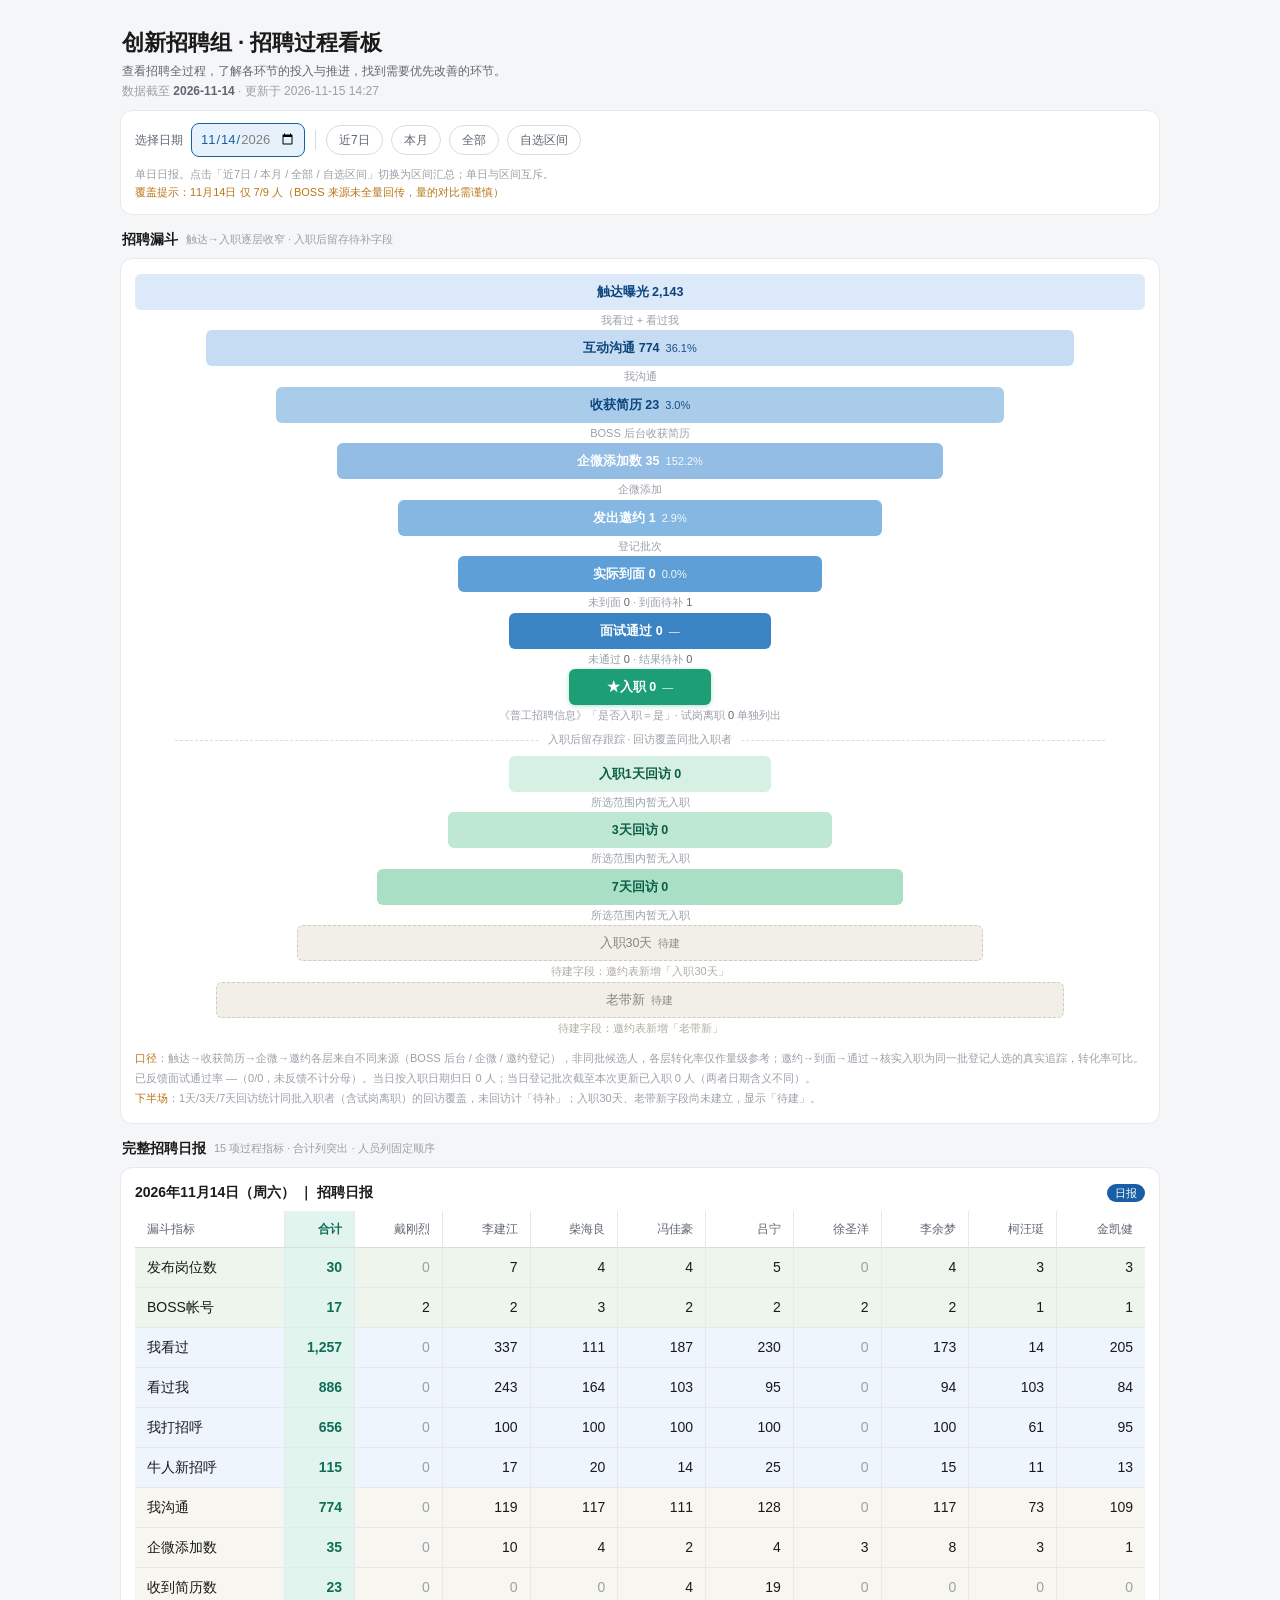
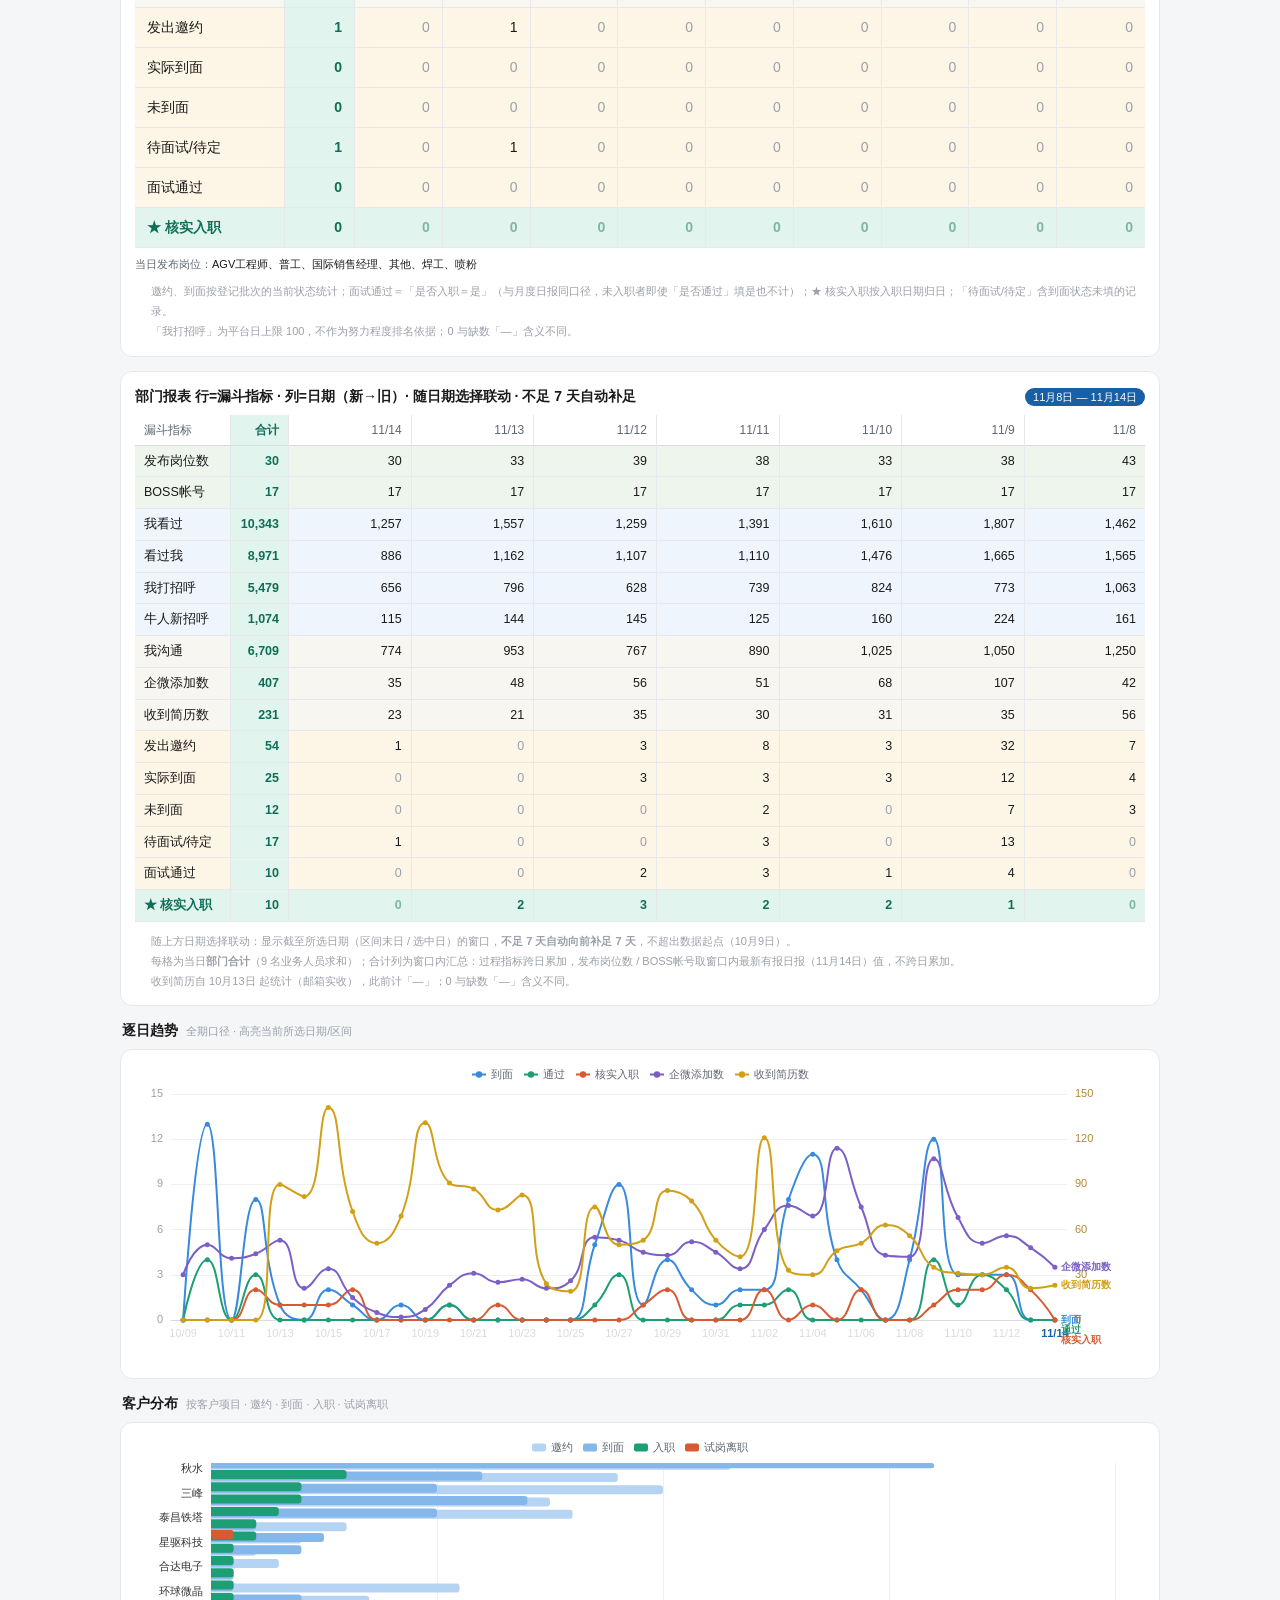
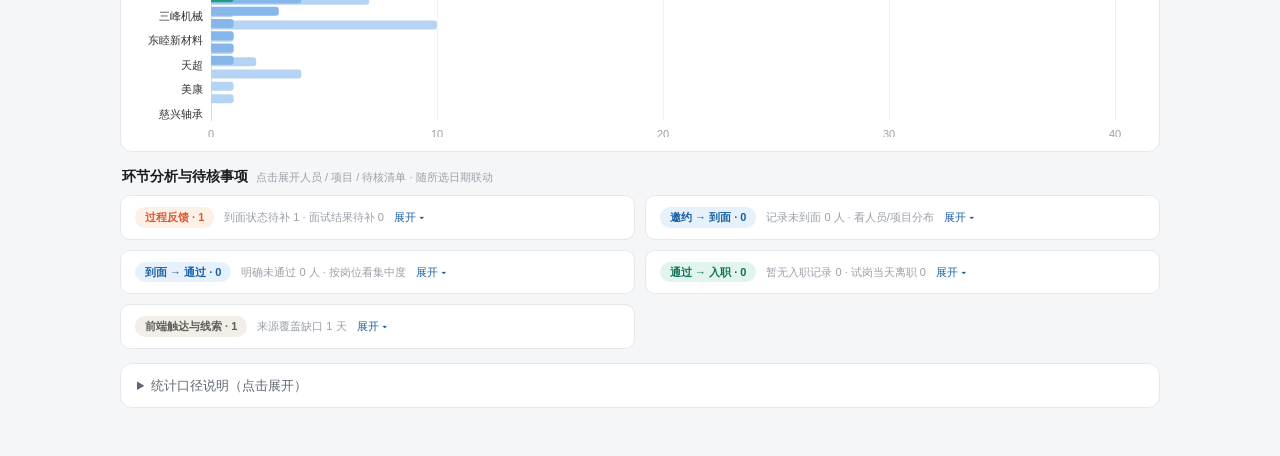
==== commit d0445787: "Update dashboard data · 2026-11-14 · generated 2026-11-15 14:27" ====
--- a/embeds/dashboard.html
+++ b/embeds/dashboard.html
@@ -1,837 +1,837 @@
-<!DOCTYPE html>
-<html lang="zh-CN">
-<head>
-<meta charset="UTF-8">
-<meta name="viewport" content="width=device-width, initial-scale=1.0, viewport-fit=cover">
-<title>创新招聘组 · 招聘过程看板</title>
-<script src="../assets/echarts.min.js"></script>
-<style>
-:root{
-  --bg:#f5f6f8; --card:#ffffff; --line:#e6e8ec; --line2:#d8dbe0;
-  --txt:#1a1a1a; --txt2:#5f6672; --txt3:#9aa0a8;
-  --blue:#185fa5; --blue-bg:#e6f1fb;
-  --teal:#0f6e56; --teal2:#1d9e75; --teal-bg:#e1f5ee;
-  --orange:#d85a30; --amber:#ba7517;
-  --g-res:#eef5ec; --g-reach:#eef5fc; --g-comm:#f7f6f1; --g-iv:#fdf6e7; --g-ob:#e1f5ee;
-  --radius:12px;
-}
-*{box-sizing:border-box;margin:0;padding:0}
-body{font-family:-apple-system,"PingFang SC","Microsoft YaHei","Segoe UI",sans-serif;background:var(--bg);color:var(--txt);-webkit-font-smoothing:antialiased;line-height:1.5}
-.wrap{max-width:1080px;margin:0 auto;padding:16px 12px 44px}
-header{padding:2px 2px 10px}
-header h1{font-size:19px;font-weight:600}
-header .lead{font-size:12px;color:var(--txt2);margin-top:3px}
-header .sub{font-size:12px;color:var(--txt3);margin-top:2px}
-header .sub b{color:var(--txt2)}
-section{margin-bottom:14px}
-.sec-title{font-size:14px;font-weight:600;margin:4px 2px 8px;display:flex;align-items:center;gap:8px;flex-wrap:wrap}
-.sec-title .hint{font-size:11px;color:var(--txt3);font-weight:400}
-.panel{background:var(--card);border:1px solid var(--line);border-radius:var(--radius);padding:14px 14px;overflow:hidden}
-
-/* ---- 区域1 日期选择 ---- */
-.datebar{padding:12px 14px}
-.datebar .row{display:flex;align-items:center;gap:8px;flex-wrap:wrap}
-.dlbl{font-size:12px;color:var(--txt2);flex:none}
-.date-wrap{position:relative;display:inline-flex}
-.date-wrap input.empty{color:transparent}
-.date-wrap input.empty::-webkit-datetime-edit{color:transparent}
-.date-wrap .ph{position:absolute;left:8px;top:50%;transform:translateY(-50%);font-size:13px;color:var(--txt3);pointer-events:none;white-space:nowrap}
-.date-wrap input:not(.empty) ~ .ph{display:none}
-.date-wrap input:focus ~ .ph{display:none}
-input[type=date]{font:inherit;font-size:13px;padding:5px 8px;border:1px solid var(--line2);border-radius:8px;background:#fff;color:var(--txt)}
-input[type=date].on{border-color:var(--blue);background:var(--blue-bg);color:var(--blue)}
-.chip{font:inherit;font-size:12px;padding:5px 12px;border:1px solid var(--line2);border-radius:16px;background:#fff;color:var(--txt2);cursor:pointer}
-.chip.on{border-color:var(--blue);background:var(--blue-bg);color:var(--blue);font-weight:500}
-.chip.teal.on{border-color:var(--teal2);background:var(--teal-bg);color:var(--teal)}
-.sep{width:1px;height:20px;background:var(--line2);flex:none;margin:0 2px}
-.custom-row{display:flex;align-items:center;gap:8px;margin-top:10px;font-size:12px;color:var(--txt2);flex-wrap:wrap}
-.custom-row[hidden]{display:none}
-.btn-ok{font:inherit;font-size:12px;padding:5px 14px;border:1px solid var(--teal2);border-radius:16px;background:var(--teal-bg);color:var(--teal);cursor:pointer;font-weight:500}
-.date-note{font-size:11px;color:var(--txt3);margin-top:8px;line-height:1.7}
-.date-note b{color:var(--amber);font-weight:500}
-
-/* ---- 区域2 日报主表 ---- */
-.rep-head{display:flex;align-items:baseline;justify-content:space-between;gap:10px;flex-wrap:wrap;margin-bottom:8px}
-.rep-title{font-size:14px;font-weight:600}
-.rep-tag{font-size:11px;color:#fff;background:var(--blue);padding:1px 8px;border-radius:9px}
-.no-report{background:#fdf6e7;border:1px solid #f0ddb0;border-radius:10px;padding:14px 16px;font-size:13px;color:var(--amber);margin-bottom:10px}
-.tbl-scroll{overflow-x:auto;-webkit-overflow-scrolling:touch}
-.tbl-hint{font-size:11px;color:var(--txt3);text-align:right;margin:0 2px 4px}
-.tbl-hint[hidden]{display:none}
-table.rep{border-collapse:separate;border-spacing:0;font-size:14px;table-layout:fixed;width:100%}
-table.rep th,table.rep td{padding:9px 12px;text-align:right;white-space:nowrap;border-bottom:1px solid var(--line);border-right:1px solid var(--line)}
-table.rep th:last-child,table.rep td:last-child{border-right:none}
-table.rep th:first-child,table.rep td:first-child{text-align:left;position:sticky;left:0;z-index:2;background:#fff;width:150px;font-weight:500}
-table.rep th.sumc,table.rep td.sumc{position:sticky;left:150px;z-index:2;background:var(--teal-bg);color:var(--teal);font-weight:600;width:70px}
-table.rep thead th{font-size:12px;color:var(--txt2);font-weight:500;border-bottom:1px solid var(--line2);position:sticky;top:0;z-index:3;background:#fff}
-table.rep thead th:first-child{z-index:4}
-table.rep thead th.sumc{z-index:4}
-/* ---- 部门报表（转置：行=指标 · 列=日期） ---- */
-table.rep2{table-layout:auto}
-table.rep2 th,table.rep2 td{padding:6px 9px;font-size:12.5px}
-table.rep2 th:first-child,table.rep2 td:first-child{width:96px}
-table.rep2 th.sumc,table.rep2 td.sumc{left:var(--sumL,96px);width:58px}
-table.rep2 thead th{white-space:nowrap}
-tr.res td:not(.sumc){background:var(--g-res)}
-tr.reach td:not(.sumc){background:var(--g-reach)}
-tr.comm td:not(.sumc){background:var(--g-comm)}
-tr.iv td:not(.sumc){background:var(--g-iv)}
-tr.ob td:not(.sumc){background:var(--g-ob);color:var(--teal);font-weight:600}
-td.zero{color:var(--txt3)}
-td.dash{color:var(--txt3)}
-tr.ob td.zero{color:#7fb5a4}
-.rep-notes{font-size:11px;color:var(--txt3);margin-top:10px;line-height:1.8}
-.rep-notes li{margin-left:16px}
-.pos-line{font-size:11px;color:var(--txt2);margin-top:8px}
-.pos-line b{font-weight:500;color:var(--txt)}
-
-/* ---- 图表 ---- */
-.chart{width:100%;height:270px}
-
-/* ---- 区域3 招聘漏斗（沙漏型） ---- */
-.hg{display:flex;flex-direction:column;align-items:stretch}
-.hg-layer{display:flex;flex-direction:column;align-items:center;margin:1px 0}
-.hg-bar{height:36px;border-radius:6px;display:flex;align-items:center;justify-content:center;gap:6px;font-size:12.5px;font-weight:600;white-space:nowrap;padding:0 8px;min-width:max-content}
-.hg-bar .bn{white-space:nowrap}
-.hg-bar .bp{font-size:11px;opacity:.92;font-weight:400}
-.hg-side{font-size:11px;color:var(--txt3);text-align:center;margin:2px 0 0;line-height:1.5;max-width:94%}
-.hg-side b{color:var(--txt2);font-weight:500}
-.hg-gap{height:24px;position:relative;margin:3px 0;display:flex;align-items:center;justify-content:center}
-.hg-gap .line{position:absolute;left:4%;right:4%;top:50%;border-top:1px dashed var(--line2)}
-.hg-gap .gt{position:relative;background:var(--card);padding:0 10px;font-size:10.5px;color:var(--txt3);white-space:nowrap}
-.hg-waist .hg-bar{background:var(--teal2);color:#fff;box-shadow:0 1px 5px rgba(29,158,117,.35)}
-.hg-waist .hg-bar .bp{color:#eafff5}
-.hg-shell .hg-bar{background:#f1efe8;color:#8a8678;border:1px dashed #cfcabb;font-weight:500}
-.hg-shell .hg-side{color:#b0ada0}
-.hg-shell .hg-side b{color:#8a8678;font-weight:400}
-.hg-note{font-size:11px;color:var(--txt3);margin-top:12px;line-height:1.8;text-align:left}
-.hg-note b{color:var(--amber);font-weight:500}
-
-/* ---- 区域4 环节分析 ---- */
-.stages-grid{display:grid;grid-template-columns:1fr;gap:10px}
-details.stage{background:var(--card);border:1px solid var(--line);border-radius:10px;overflow:hidden}
-details.stage[open]{border-color:var(--blue)}
-details.stage summary{list-style:none;cursor:pointer;padding:11px 14px;display:flex;align-items:center;gap:10px;flex-wrap:wrap}
-details.stage summary::-webkit-details-marker{display:none}
-.s-badge{font-size:11px;font-weight:600;padding:2px 10px;border-radius:10px;flex:none}
-.s-badge.warn{background:#fdf0e7;color:var(--orange)}
-.s-badge.info{background:var(--blue-bg);color:var(--blue)}
-.s-badge.ok{background:var(--teal-bg);color:var(--teal)}
-.s-badge.gray{background:#f1efe8;color:#5f5e5a}
-.s-name{font-size:13px;font-weight:500;flex:1;min-width:120px}
-.s-desc{font-size:11px;color:var(--txt3)}
-.s-act{font-size:11px;color:var(--blue);flex:none}
-.stage-body{border-top:1px solid var(--line);padding:10px 14px}
-.stage-body .tip{font-size:11px;color:var(--txt3);margin-bottom:8px;line-height:1.7}
-.s-list{font-size:12px}
-.s-list .it{display:flex;gap:8px;align-items:baseline;padding:5px 0;border-bottom:1px dashed var(--line);flex-wrap:wrap}
-.s-list .it:last-child{border-bottom:none}
-.s-list .nm{font-weight:500;flex:none}
-.s-list .meta{color:var(--txt3);font-size:11px}
-.s-list .tag{font-size:10px;padding:0 7px;border-radius:8px;background:#f1efe8;color:#5f5e5a;flex:none}
-.s-list .tag.hot{background:#fdf0e7;color:var(--orange)}
-.s-empty{font-size:12px;color:var(--txt3)}
-
-/* ---- 口径与健康度 ---- */
-details.notes{background:var(--card);border:1px solid var(--line);border-radius:var(--radius);padding:12px 16px}
-details.notes summary{cursor:pointer;font-size:13px;color:var(--txt2);font-weight:500}
-details.notes ol{margin:10px 0 0 18px;font-size:11px;color:var(--txt3);line-height:1.9}
-.health{margin-top:14px;padding-top:12px;border-top:1px solid var(--line)}
-.health h4{font-size:12px;color:var(--txt2);font-weight:500;margin-bottom:8px}
-.health .rows{display:flex;flex-wrap:wrap;gap:6px 14px}
-.health .h-item{font-size:11px;color:var(--txt2)}
-.health .h-item b{color:var(--txt);font-weight:600}
-.health .h-item.stale b{color:var(--amber)}
-
-/* ---- 桌面 ---- */
-@media(min-width:768px){
-  .wrap{padding:24px 20px 48px}
-  header h1{font-size:22px}
-  .stages-grid{grid-template-columns:1fr 1fr}
-  .chart{height:300px}
-}
-@media(max-width:767px){
-  table.rep{width:412px;font-size:13px}
-  table.rep th,table.rep td{padding:5px 6px}
-  table.rep th:first-child,table.rep td:first-child{width:88px}
-  table.rep th.sumc,table.rep td.sumc{left:88px;width:52px}
-  table.rep2{width:auto}
-  table.rep2 th,table.rep2 td{padding:4px 5px;font-size:11px}
-  table.rep2 th:first-child,table.rep2 td:first-child{width:80px}
-  table.rep2 th.sumc,table.rep2 td.sumc{left:var(--sumL,80px);width:50px}
-  .hg-bar{height:32px;font-size:12px}
-  .hg-gap .gt{font-size:10px;padding:0 8px}
-}
-</style>
-
-<style>
-  body.embed header{display:none}
-  body.embed .wrap{padding:10px 10px 28px;max-width:100%}
-  body.embed section{margin-bottom:12px}
-</style>
-<script>
-  document.addEventListener('DOMContentLoaded',function(){
-    if(window.self!==window.top)document.body.classList.add('embed');
-  });
-</script>
-</head>
-<body>
-<div class="wrap">
-  <header>
-    <h1>创新招聘组 · 招聘过程看板</h1>
-    <div class="lead">查看招聘全过程，了解各环节的投入与推进，找到需要优先改善的环节。</div>
-    <div class="sub">数据截至 <b id="hdr-to">—</b> · 更新于 <span id="hdr-gen">—</span></div>
-  </header>
-
-  <!-- 区域1 日期选择 -->
-  <section>
-    <div class="panel datebar">
-      <div class="row">
-        <span class="dlbl">选择日期</span>
-        <span class="date-wrap">
-          <input type="date" id="daypick">
-          <span class="ph">请选择日期</span>
-        </span>
-        <span class="sep"></span>
-        <button class="chip rng" data-r="7d">近7日</button>
-        <button class="chip rng" data-r="month">本月</button>
-        <button class="chip rng" data-r="all">全部</button>
-        <button class="chip rng" data-r="custom" id="btn-custom">自选区间</button>
-      </div>
-      <div class="custom-row" id="custom-row" hidden>
-        <span>开始</span><input type="date" id="from-pick">
-        <span>结束</span><input type="date" id="to-pick">
-        <button class="btn-ok" id="btn-apply">确认区间</button>
-      </div>
-      <div class="date-note" id="date-note"></div>
-    </div>
-  </section>
-
-  <!-- 区域2 招聘漏斗（沙漏型） -->
-  <section>
-    <div class="sec-title">招聘漏斗 <span class="hint">触达→入职逐层收窄 · 入职后留存待补字段</span></div>
-    <div class="panel">
-      <div class="hg" id="hourglass"></div>
-      <div class="hg-note" id="hg-note"></div>
-    </div>
-  </section>
-
-  <!-- 区域3 完整招聘日报 -->
-  <section>
-    <div class="sec-title">完整招聘日报 <span class="hint">15 项过程指标 · 合计列突出 · 人员列固定顺序</span></div>
-    <div class="panel">
-      <div class="rep-head">
-        <span class="rep-title" id="rep-title">—</span>
-        <span class="rep-tag" id="rep-tag">日报</span>
-      </div>
-      <div id="no-report" class="no-report" hidden></div>
-      <div class="tbl-hint" id="tbl-hint" hidden>← 左右滑动查看全部人员 →</div>
-      <div class="tbl-scroll" id="tbl-wrap">
-        <table class="rep">
-          <thead><tr id="thead-row"></tr></thead>
-          <tbody id="tbody"></tbody>
-        </table>
-      </div>
-      <div class="pos-line" id="pos-line"></div>
-      <ul class="rep-notes" id="rep-notes" style="list-style:none"></ul>
-    </div>
-
-    <div class="panel" style="margin-top:14px">
-      <div class="rep-head">
-        <span class="rep-title">部门报表 <span class="hint">行=漏斗指标 · 列=日期（新→旧）· 随日期选择联动 · 不足 7 天自动补足</span></span>
-        <span class="rep-tag" id="dept-title">—</span>
-      </div>
-      <div class="tbl-hint" id="dept-hint" hidden>← 左右滑动查看全部日期 →</div>
-      <div class="tbl-scroll" id="dept-wrap">
-        <table class="rep rep2">
-          <thead><tr id="dept-head"></tr></thead>
-          <tbody id="dept-body"></tbody>
-        </table>
-      </div>
-      <ul class="rep-notes" id="dept-notes" style="list-style:none"></ul>
-    </div>
-  </section>
-
-  <!-- 图表（逐日趋势 + 客户分布） -->
-  <section class="grid-charts" style="margin-bottom:14px">
-    <div class="sec-title">逐日趋势 <span class="hint">全期口径 · 高亮当前所选日期/区间</span></div>
-    <div class="panel"><div class="chart" id="trend"></div></div>
-    <div class="sec-title" style="margin-top:14px">客户分布 <span class="hint">按客户项目 · 邀约 · 到面 · 通过 · 入职</span></div>
-    <div class="panel"><div class="chart" id="cli"></div></div>
-  </section>
-
-  <!-- 区域4 环节分析与待核事项 -->
-  <section>
-    <div class="sec-title">环节分析与待核事项 <span class="hint">点击展开人员 / 项目 / 待核清单 · 随所选日期联动</span></div>
-    <div class="stages-grid" id="stages"></div>
-  </section>
-
-  <!-- 口径 -->
-  <details class="notes">
-    <summary>统计口径说明（点击展开）</summary>
-    <ol id="notes"></ol>
-    <div class="health">
-      <h4>数据健康度（各源表最新日期）</h4>
-      <div class="rows" id="health"></div>
-    </div>
-  </details>
-</div>
-
-<script>
-window.__DATA__ = {"meta": {"generated_at": "2026-11-11 20:19", "latest_report": "2026-11-10", "first_day": "2026-10-09", "range": {"from": "2026-10-09", "to": "2026-11-11"}, "people": ["戴刚烈", "柴海良", "冯佳豪", "李建江", "吕宁", "徐圣洋", "李余梦", "柯汪珽", "金凯健"], "rcv_start": "2026-10-13", "health": {"boss": "2026-11-10", "resume": "2026-11-10", "wecom": "2026-11-11", "invite": "2026-11-08", "onboard": "2026-11-08"}, "snapshot": {"dir": "C:\\Users\\A1\\.workbuddy\\skills\\recruit-daily-pipeline\\outputs\\wecom_snapshot\\2026-11-11", "taken": "2026-11-11"}, "wecom_source": {"2026-11-08": {"戴刚烈": "detail", "柴海良": "detail", "冯佳豪": "detail", "李建江": "detail", "吕宁": "detail", "徐圣洋": "dashboard", "李余梦": "detail", "柯汪珽": "dashboard", "金凯健": "detail"}, "2026-11-09": {"戴刚烈": "detail", "柴海良": "detail", "冯佳豪": "detail", "李建江": "detail", "吕宁": "detail", "徐圣洋": "detail", "李余梦": "detail", "柯汪珽": "detail", "金凯健": "detail"}, "2026-11-11": {"戴刚烈": "sheet", "柴海良": "detail", "冯佳豪": "detail", "李建江": "detail", "吕宁": "detail", "徐圣洋": "sheet", "李余梦": "detail", "柯汪珽": "detail", "金凯健": "detail"}, "2026-11-10": {"戴刚烈": "detail", "柴海良": "detail", "冯佳豪": "detail", "李建江": "detail", "吕宁": "detail", "徐圣洋": "detail", "李余梦": "detail", "柯汪珽": "detail", "金凯健": "detail"}}}, "daily": {"2026-10-09": {"metrics": {"发布岗位数": [2, 3, 3, 4, 3, 0, 0, 0, 0], "BOSS帐号": [2, 3, 2, 2, 2, 2, 2, 1, 1], "我看过": [11, 140, 0, 11, 1, 0, 0, 0, 0], "看过我": [42, 434, 0, 117, 170, 0, 0, 0, 0], "我打招呼": [31, 50, 0, 0, 9, 0, 0, 0, 0], "牛人新招呼": [9, 48, 0, 18, 13, 0, 0, 0, 0], "我沟通": [38, 88, 0, 18, 12, 0, 0, 0, 0], "企微添加数": [2, 16, 1, 11, 0, 0, 0, 0, 0], "收到简历数": null, "发出邀约": [0, 0, 0, 0, 0, 0, 0, 0, 0], "实际到面": [0, 0, 0, 0, 0, 0, 0, 0, 0], "未到面": [0, 0, 0, 0, 0, 0, 0, 0, 0], "待面试/待定": [0, 0, 0, 0, 0, 0, 0, 0, 0], "面试通过": [0, 0, 0, 0, 0, 0, 0, 0, 0], "核实入职": [0, 0, 0, 0, 0, 0, 0, 0, 0], "收获简历": [0, 0, 0, 0, 0, 0, 0, 0, 0]}, "positions": ["检验员", "普工", "半导体普工"], "covered": 5, "has_report": true}, "2026-10-10": {"metrics": {"发布岗位数": [5, 5, 3, 4, 3, 0, 0, 0, 0], "BOSS帐号": [2, 3, 2, 2, 2, 2, 2, 1, 1], "我看过": [9, 161, 8, 528, 41, 0, 0, 0, 0], "看过我": [155, 610, 100, 423, 268, 0, 0, 0, 0], "我打招呼": [0, 144, 6, 100, 46, 0, 0, 0, 0], "牛人新招呼": [20, 88, 10, 50, 29, 0, 0, 0, 0], "我沟通": [21, 211, 9, 147, 71, 0, 0, 0, 0], "企微添加数": [3, 22, 6, 19, 0, 0, 0, 0, 0], "收到简历数": null, "发出邀约": [2, 5, 2, 2, 5, 0, 0, 0, 0], "实际到面": [2, 3, 2, 1, 5, 0, 0, 0, 0], "未到面": [0, 2, 0, 1, 0, 0, 0, 0, 0], "待面试/待定": [0, 0, 0, 0, 0, 0, 0, 0, 0], "面试通过": [0, 1, 1, 1, 2, 0, 0, 0, 0], "核实入职": [0, 0, 0, 0, 0, 0, 0, 0, 0], "收获简历": [0, 0, 0, 0, 0, 0, 0, 0, 0]}, "positions": ["检验员", "半导体普工", "普工"], "covered": 5, "has_report": true}, "2026-10-11": {"metrics": {"发布岗位数": [5, 4, 3, 5, 2, 0, 0, 0, 0], "BOSS帐号": [2, 3, 2, 2, 2, 2, 2, 1, 1], "我看过": [117, 189, 65, 412, 52, 0, 0, 0, 0], "看过我": [168, 435, 100, 290, 63, 0, 0, 0, 0], "我打招呼": [100, 50, 19, 100, 31, 0, 0, 0, 0], "牛人新招呼": [20, 44, 8, 33, 1, 0, 0, 0, 0], "我沟通": [123, 96, 24, 139, 32, 0, 0, 0, 0], "企微添加数": [0, 18, 2, 21, 0, 0, 0, 0, 0], "收到简历数": null, "发出邀约": [0, 0, 0, 0, 0, 0, 0, 0, 0], "实际到面": [0, 0, 0, 0, 0, 0, 0, 0, 0], "未到面": [0, 0, 0, 0, 0, 0, 0, 0, 0], "待面试/待定": [0, 0, 0, 0, 0, 0, 0, 0, 0], "面试通过": [0, 0, 0, 0, 0, 0, 0, 0, 0], "核实入职": [0, 0, 0, 0, 0, 0, 0, 0, 0], "收获简历": [0, 0, 0, 0, 0, 0, 0, 0, 0]}, "positions": ["半导体普工", "检验员"], "covered": 5, "has_report": true}, "2026-10-12": {"metrics": {"发布岗位数": [4, 4, 4, 8, 2, 0, 0, 0, 0], "BOSS帐号": [2, 3, 2, 2, 2, 2, 2, 1, 1], "我看过": [184, 367, 67, 167, 27, 0, 0, 0, 0], "看过我": [210, 336, 170, 351, 88, 0, 0, 0, 0], "我打招呼": [100, 94, 39, 100, 49, 0, 0, 0, 0], "牛人新招呼": [23, 53, 15, 38, 10, 0, 0, 0, 0], "我沟通": [125, 128, 48, 138, 55, 0, 0, 0, 0], "企微添加数": [6, 6, 4, 23, 5, 0, 0, 0, 0], "收到简历数": null, "发出邀约": [0, 5, 2, 5, 4, 0, 0, 0, 0], "实际到面": [0, 3, 2, 1, 2, 0, 0, 0, 0], "未到面": [0, 0, 0, 3, 0, 0, 0, 0, 0], "待面试/待定": [0, 2, 0, 1, 2, 0, 0, 0, 0], "面试通过": [0, 0, 2, 1, 1, 0, 0, 0, 0], "核实入职": [0, 1, 0, 1, 0, 0, 0, 0, 0], "收获简历": [0, 0, 0, 0, 0, 0, 0, 0, 0]}, "positions": ["检验员", "半导体普工", "仓管员"], "covered": 5, "has_report": true}, "2026-10-13": {"metrics": {"发布岗位数": [6, 4, 4, 5, 2, 0, 0, 0, 0], "BOSS帐号": [2, 3, 2, 2, 2, 2, 2, 1, 1], "我看过": [6, 54, 24, 338, 13, 0, 0, 0, 0], "看过我": [782, 455, 273, 288, 138, 0, 0, 0, 0], "我打招呼": [100, 26, 21, 100, 17, 0, 0, 0, 0], "牛人新招呼": [148, 72, 32, 36, 27, 0, 0, 0, 0], "我沟通": [220, 59, 32, 130, 24, 0, 0, 0, 0], "企微添加数": [21, 11, 6, 13, 2, 0, 0, 0, 0], "收到简历数": [63, 5, 7, 11, 4, 0, 0, 0, 0], "发出邀约": [0, 0, 1, 1, 0, 0, 0, 0, 0], "实际到面": [0, 0, 0, 1, 0, 0, 0, 0, 0], "未到面": [0, 0, 1, 0, 0, 0, 0, 0, 0], "待面试/待定": [0, 0, 0, 0, 0, 0, 0, 0, 0], "面试通过": [0, 0, 0, 0, 0, 0, 0, 0, 0], "核实入职": [0, 0, 0, 1, 0, 0, 0, 0, 0], "收获简历": [63, 4, 7, 11, 4, 0, 0, 0, 0]}, "positions": ["检验员", "仓管员", "半导体普工"], "covered": 5, "has_report": true}, "2026-10-14": {"metrics": {"发布岗位数": [6, 4, 4, 7, 2, 0, 0, 0, 0], "BOSS帐号": [2, 3, 2, 2, 2, 2, 2, 1, 1], "我看过": [3, 105, 52, 155, 28, 0, 0, 0, 0], "看过我": [567, 325, 171, 211, 88, 0, 0, 0, 0], "我打招呼": [100, 88, 32, 100, 16, 0, 0, 0, 0], "牛人新招呼": [106, 28, 19, 35, 18, 0, 0, 0, 0], "我沟通": [230, 108, 43, 130, 23, 0, 0, 0, 0], "企微添加数": [9, 3, 3, 5, 1, 0, 0, 0, 0], "收到简历数": [72, 0, 3, 6, 1, 0, 0, 0, 0], "发出邀约": [1, 0, 0, 0, 0, 0, 0, 0, 0], "实际到面": [0, 0, 0, 0, 0, 0, 0, 0, 0], "未到面": [0, 0, 0, 0, 0, 0, 0, 0, 0], "待面试/待定": [1, 0, 0, 0, 0, 0, 0, 0, 0], "面试通过": [0, 0, 0, 0, 0, 0, 0, 0, 0], "核实入职": [0, 0, 0, 0, 1, 0, 0, 0, 0], "收获简历": [72, 0, 2, 5, 1, 0, 0, 0, 0]}, "positions": ["国际销售经理", "仓管员", "检验员", "半导体普工"], "covered": 5, "has_report": true}, "2026-10-15": {"metrics": {"发布岗位数": [2, 4, 4, 6, 2, 0, 0, 0, 0], "BOSS帐号": [2, 3, 2, 2, 2, 2, 2, 1, 1], "我看过": [58, 30, 138, 77, 81, 0, 0, 0, 0], "看过我": [473, 395, 175, 233, 122, 0, 0, 0, 0], "我打招呼": [100, 2, 57, 13, 32, 0, 0, 0, 0], "牛人新招呼": [88, 89, 18, 28, 16, 0, 0, 0, 0], "我沟通": [219, 67, 66, 41, 44, 0, 0, 0, 0], "企微添加数": [14, 5, 4, 6, 5, 0, 0, 0, 0], "收到简历数": [86, 39, 6, 3, 7, 0, 0, 0, 0], "发出邀约": [0, 1, 1, 2, 0, 0, 0, 0, 0], "实际到面": [0, 0, 1, 1, 0, 0, 0, 0, 0], "未到面": [0, 0, 0, 0, 0, 0, 0, 0, 0], "待面试/待定": [0, 1, 0, 1, 0, 0, 0, 0, 0], "面试通过": [0, 0, 1, 0, 0, 0, 0, 0, 0], "核实入职": [0, 0, 1, 0, 0, 0, 0, 0, 0], "收获简历": [86, 39, 6, 3, 7, 0, 0, 0, 0]}, "positions": ["仓管员", "国际销售经理", "检验员"], "covered": 5, "has_report": true}, "2026-10-16": {"metrics": {"发布岗位数": [4, 4, 4, 6, 2, 0, 0, 0, 0], "BOSS帐号": [2, 3, 2, 2, 2, 2, 2, 1, 1], "我看过": [69, 57, 84, 44, 115, 0, 0, 0, 0], "看过我": [401, 245, 128, 81, 77, 0, 0, 0, 0], "我打招呼": [100, 39, 62, 50, 34, 0, 0, 0, 0], "牛人新招呼": [93, 38, 14, 3, 21, 0, 0, 0, 0], "我沟通": [227, 87, 73, 54, 50, 0, 0, 0, 0], "企微添加数": [5, 1, 6, 1, 2, 0, 0, 0, 0], "收到简历数": [49, 10, 3, 0, 10, 0, 0, 0, 0], "发出邀约": [0, 0, 0, 0, 1, 0, 0, 0, 0], "实际到面": [0, 0, 0, 0, 1, 0, 0, 0, 0], "未到面": [0, 0, 0, 0, 0, 0, 0, 0, 0], "待面试/待定": [0, 0, 0, 0, 0, 0, 0, 0, 0], "面试通过": [0, 0, 0, 0, 1, 0, 0, 0, 0], "核实入职": [0, 0, 2, 0, 0, 0, 0, 0, 0], "收获简历": [49, 10, 3, 0, 10, 0, 0, 0, 0]}, "positions": ["国际销售经理", "仓管员", "检验员"], "covered": 5, "has_report": true}, "2026-10-17": {"metrics": {"发布岗位数": [4, 0, 0, 0, 0, 0, 0, 0, 0], "BOSS帐号": [2, 3, 2, 2, 2, 2, 2, 1, 1], "我看过": [57, 0, 0, 0, 0, 0, 0, 0, 0], "看过我": [306, 0, 0, 0, 0, 0, 0, 0, 0], "我打招呼": [100, 0, 0, 0, 0, 0, 0, 0, 0], "牛人新招呼": [71, 0, 0, 0, 0, 0, 0, 0, 0], "我沟通": [213, 0, 0, 0, 0, 0, 0, 0, 0], "企微添加数": [2, 1, 0, 2, 0, 0, 0, 0, 0], "收到简历数": [48, 3, 0, 0, 0, 0, 0, 0, 0], "发出邀约": [0, 0, 0, 0, 0, 0, 0, 0, 0], "实际到面": [0, 0, 0, 0, 0, 0, 0, 0, 0], "未到面": [0, 0, 0, 0, 0, 0, 0, 0, 0], "待面试/待定": [0, 0, 0, 0, 0, 0, 0, 0, 0], "面试通过": [0, 0, 0, 0, 0, 0, 0, 0, 0], "核实入职": [0, 0, 0, 0, 0, 0, 0, 0, 0], "收获简历": [50, 0, 0, 0, 0, 0, 0, 0, 0]}, "positions": ["国际销售经理", "仓管员"], "covered": 1, "has_report": true}, "2026-10-18": {"metrics": {"发布岗位数": [4, 0, 0, 0, 0, 0, 0, 0, 0], "BOSS帐号": [2, 3, 2, 2, 2, 2, 2, 1, 1], "我看过": [24, 0, 0, 0, 0, 0, 0, 0, 0], "看过我": [381, 0, 0, 0, 0, 0, 0, 0, 0], "我打招呼": [100, 0, 0, 0, 0, 0, 0, 0, 0], "牛人新招呼": [92, 0, 0, 0, 0, 0, 0, 0, 0], "我沟通": [228, 0, 0, 0, 0, 0, 0, 0, 0], "企微添加数": [2, 0, 0, 0, 0, 0, 0, 0, 0], "收到简历数": [68, 0, 0, 0, 1, 0, 0, 0, 0], "发出邀约": [0, 0, 0, 1, 0, 0, 0, 0, 0], "实际到面": [0, 0, 0, 1, 0, 0, 0, 0, 0], "未到面": [0, 0, 0, 0, 0, 0, 0, 0, 0], "待面试/待定": [0, 0, 0, 0, 0, 0, 0, 0, 0], "面试通过": [0, 0, 0, 1, 0, 0, 0, 0, 0], "核实入职": [0, 0, 0, 0, 0, 0, 0, 0, 0], "收获简历": [68, 0, 0, 0, 0, 0, 0, 0, 0]}, "positions": ["国际销售经理", "仓管员"], "covered": 1, "has_report": true}, "2026-10-19": {"metrics": {"发布岗位数": [4, 4, 4, 0, 4, 0, 0, 0, 0], "BOSS帐号": [2, 3, 2, 2, 2, 2, 2, 1, 1], "我看过": [5, 60, 71, 0, 61, 0, 0, 0, 0], "看过我": [613, 130, 90, 0, 113, 0, 0, 0, 0], "我打招呼": [100, 47, 52, 0, 54, 0, 0, 0, 0], "牛人新招呼": [202, 8, 5, 0, 20, 0, 0, 0, 0], "我沟通": [346, 59, 55, 0, 69, 0, 0, 0, 0], "企微添加数": [1, 0, 4, 0, 2, 0, 0, 0, 0], "收到简历数": [124, 1, 3, 0, 3, 0, 0, 0, 0], "发出邀约": [0, 0, 0, 0, 0, 0, 0, 0, 0], "实际到面": [0, 0, 0, 0, 0, 0, 0, 0, 0], "未到面": [0, 0, 0, 0, 0, 0, 0, 0, 0], "待面试/待定": [0, 0, 0, 0, 0, 0, 0, 0, 0], "面试通过": [0, 0, 0, 0, 0, 0, 0, 0, 0], "核实入职": [0, 0, 0, 0, 0, 0, 0, 0, 0], "收获简历": [124, 1, 2, 0, 3, 0, 0, 0, 0]}, "positions": ["国际销售经理", "仓管员", "检验员", "普工/操作工", "普工"], "covered": 4, "has_report": true}, "2026-10-20": {"metrics": {"发布岗位数": [6, 5, 5, 0, 4, 0, 0, 0, 0], "BOSS帐号": [2, 3, 2, 2, 2, 2, 2, 1, 1], "我看过": [15, 133, 152, 0, 115, 0, 0, 0, 0], "看过我": [486, 126, 103, 0, 121, 0, 0, 0, 0], "我打招呼": [100, 58, 79, 0, 61, 0, 0, 0, 0], "牛人新招呼": [112, 13, 7, 0, 8, 0, 0, 0, 0], "我沟通": [255, 73, 83, 0, 73, 0, 0, 0, 0], "企微添加数": [16, 2, 2, 0, 3, 0, 0, 0, 0], "收到简历数": [82, 4, 0, 0, 5, 0, 0, 0, 0], "发出邀约": [0, 0, 0, 0, 1, 0, 0, 0, 0], "实际到面": [0, 0, 0, 0, 1, 0, 0, 0, 0], "未到面": [0, 0, 0, 0, 0, 0, 0, 0, 0], "待面试/待定": [0, 0, 0, 0, 0, 0, 0, 0, 0], "面试通过": [0, 0, 0, 0, 1, 0, 0, 0, 0], "核实入职": [0, 0, 0, 0, 0, 0, 0, 0, 0], "收获简历": [82, 4, 0, 0, 5, 0, 0, 0, 0]}, "positions": ["国际销售经理", "仓管员", "会计", "检验员", "普工/操作工", "普工"], "covered": 4, "has_report": true}, "2026-10-21": {"metrics": {"发布岗位数": [6, 4, 4, 0, 4, 0, 0, 0, 0], "BOSS帐号": [2, 3, 2, 2, 2, 2, 2, 1, 1], "我看过": [124, 368, 138, 0, 66, 0, 0, 0, 0], "看过我": [575, 123, 84, 0, 105, 0, 0, 0, 0], "我打招呼": [100, 100, 100, 0, 93, 0, 0, 0, 0], "牛人新招呼": [110, 12, 11, 0, 14, 0, 0, 0, 0], "我沟通": [246, 111, 103, 0, 106, 0, 0, 0, 0], "企微添加数": [22, 2, 2, 0, 5, 0, 0, 0, 0], "收到简历数": [79, 2, 4, 0, 2, 0, 0, 0, 0], "发出邀约": [0, 0, 0, 0, 0, 0, 0, 0, 0], "实际到面": [0, 0, 0, 0, 0, 0, 0, 0, 0], "未到面": [0, 0, 0, 0, 0, 0, 0, 0, 0], "待面试/待定": [0, 0, 0, 0, 0, 0, 0, 0, 0], "面试通过": [0, 0, 0, 0, 0, 0, 0, 0, 0], "核实入职": [0, 0, 0, 0, 0, 0, 0, 0, 0], "收获简历": [79, 2, 2, 0, 2, 0, 0, 0, 0]}, "positions": ["国际销售经理", "仓管员", "会计", "检验员", "普工"], "covered": 4, "has_report": true}, "2026-10-22": {"metrics": {"发布岗位数": [5, 4, 4, 0, 4, 0, 0, 0, 0], "BOSS帐号": [2, 3, 2, 2, 2, 2, 2, 1, 1], "我看过": [198, 400, 279, 0, 141, 0, 0, 0, 0], "看过我": [546, 110, 133, 0, 109, 0, 0, 0, 0], "我打招呼": [100, 100, 100, 0, 100, 0, 0, 0, 0], "牛人新招呼": [85, 13, 37, 0, 16, 0, 0, 0, 0], "我沟通": [235, 110, 113, 0, 117, 0, 0, 0, 0], "企微添加数": [14, 4, 0, 0, 7, 0, 0, 0, 0], "收到简历数": [63, 2, 3, 0, 5, 0, 0, 0, 0], "发出邀约": [0, 0, 0, 0, 1, 0, 0, 0, 0], "实际到面": [0, 0, 0, 0, 0, 0, 0, 0, 0], "未到面": [0, 0, 0, 0, 1, 0, 0, 0, 0], "待面试/待定": [0, 0, 0, 0, 0, 0, 0, 0, 0], "面试通过": [0, 0, 0, 0, 0, 0, 0, 0, 0], "核实入职": [0, 0, 0, 0, 1, 0, 0, 0, 0], "收获简历": [64, 1, 3, 0, 5, 0, 0, 0, 0]}, "positions": ["国际销售经理", "会计", "仓管员", "检验员", "普工"], "covered": 4, "has_report": true}, "2026-10-23": {"metrics": {"发布岗位数": [5, 4, 4, 3, 2, 0, 0, 0, 0], "BOSS帐号": [2, 3, 2, 2, 2, 2, 2, 1, 1], "我看过": [145, 176, 17, 83, 68, 0, 0, 0, 0], "看过我": [341, 80, 69, 30, 70, 0, 0, 0, 0], "我打招呼": [100, 99, 99, 50, 47, 0, 0, 0, 0], "牛人新招呼": [70, 10, 7, 5, 20, 0, 0, 0, 0], "我沟通": [221, 108, 105, 54, 68, 0, 0, 0, 0], "企微添加数": [12, 6, 2, 0, 7, 0, 0, 0, 0], "收到简历数": [65, 1, 3, 0, 14, 0, 0, 0, 0], "发出邀约": [0, 0, 0, 0, 0, 0, 0, 0, 0], "实际到面": [0, 0, 0, 0, 0, 0, 0, 0, 0], "未到面": [0, 0, 0, 0, 0, 0, 0, 0, 0], "待面试/待定": [0, 0, 0, 0, 0, 0, 0, 0, 0], "面试通过": [0, 0, 0, 0, 0, 0, 0, 0, 0], "核实入职": [0, 0, 0, 0, 0, 0, 0, 0, 0], "收获简历": [65, 1, 0, 0, 14, 0, 0, 0, 0]}, "positions": ["仓管员", "国际销售经理", "会计", "普工", "检验员"], "covered": 5, "has_report": true}, "2026-10-24": {"metrics": {"发布岗位数": [7, 0, 4, 5, 2, 0, 0, 0, 0], "BOSS帐号": [2, 3, 2, 2, 2, 2, 2, 1, 1], "我看过": [170, 0, 195, 75, 82, 0, 0, 0, 0], "看过我": [219, 0, 96, 64, 51, 0, 0, 0, 0], "我打招呼": [100, 0, 100, 50, 50, 0, 0, 0, 0], "牛人新招呼": [46, 0, 7, 4, 11, 0, 0, 0, 0], "我沟通": [162, 0, 106, 64, 61, 0, 0, 0, 0], "企微添加数": [8, 2, 3, 7, 1, 0, 0, 0, 0], "收到简历数": [13, 0, 1, 1, 9, 0, 0, 0, 0], "发出邀约": [0, 0, 0, 0, 0, 0, 0, 0, 0], "实际到面": [0, 0, 0, 0, 0, 0, 0, 0, 0], "未到面": [0, 0, 0, 0, 0, 0, 0, 0, 0], "待面试/待定": [0, 0, 0, 0, 0, 0, 0, 0, 0], "面试通过": [0, 0, 0, 0, 0, 0, 0, 0, 0], "核实入职": [0, 0, 0, 0, 0, 0, 0, 0, 0], "收获简历": [12, 0, 0, 1, 8, 0, 0, 0, 0]}, "positions": ["国际销售经理", "仓管员", "普工", "会计", "检验员"], "covered": 4, "has_report": true}, "2026-10-25": {"metrics": {"发布岗位数": [6, 4, 4, 4, 2, 0, 0, 0, 0], "BOSS帐号": [2, 3, 2, 2, 2, 2, 2, 1, 1], "我看过": [153, 1, 275, 45, 69, 0, 0, 0, 0], "看过我": [217, 75, 80, 112, 84, 0, 0, 0, 0], "我打招呼": [100, 0, 100, 50, 50, 0, 0, 0, 0], "牛人新招呼": [35, 10, 1, 9, 16, 0, 0, 0, 0], "我沟通": [155, 1, 102, 63, 67, 0, 0, 0, 0], "企微添加数": [13, 1, 0, 11, 1, 0, 0, 0, 0], "收到简历数": [14, 0, 0, 0, 5, 0, 0, 0, 0], "发出邀约": [0, 0, 0, 0, 0, 0, 0, 0, 0], "实际到面": [0, 0, 0, 0, 0, 0, 0, 0, 0], "未到面": [0, 0, 0, 0, 0, 0, 0, 0, 0], "待面试/待定": [0, 0, 0, 0, 0, 0, 0, 0, 0], "面试通过": [0, 0, 0, 0, 0, 0, 0, 0, 0], "核实入职": [0, 0, 0, 0, 0, 0, 0, 0, 0], "收获简历": [14, 0, 0, 0, 5, 0, 0, 0, 0]}, "positions": ["普工", "国际销售经理", "仓管员", "检验员"], "covered": 5, "has_report": true}, "2026-10-26": {"metrics": {"发布岗位数": [7, 6, 6, 9, 4, 0, 0, 0, 0], "BOSS帐号": [2, 3, 2, 2, 2, 2, 2, 1, 1], "我看过": [279, 141, 203, 187, 159, 0, 0, 0, 0], "看过我": [331, 62, 146, 452, 180, 0, 0, 0, 0], "我打招呼": [150, 127, 143, 55, 94, 0, 0, 0, 0], "牛人新招呼": [73, 7, 8, 103, 36, 0, 0, 0, 0], "我沟通": [241, 135, 152, 149, 133, 0, 0, 0, 0], "企微添加数": [17, 5, 3, 25, 5, 0, 0, 0, 0], "收到简历数": [28, 2, 0, 24, 21, 0, 0, 0, 0], "发出邀约": [0, 2, 0, 2, 1, 0, 0, 0, 0], "实际到面": [0, 2, 0, 2, 1, 0, 0, 0, 0], "未到面": [0, 0, 0, 0, 0, 0, 0, 0, 0], "待面试/待定": [0, 0, 0, 0, 0, 0, 0, 0, 0], "面试通过": [0, 0, 0, 0, 1, 0, 0, 0, 0], "核实入职": [0, 0, 0, 0, 0, 0, 0, 0, 0], "收获简历": [29, 0, 0, 24, 21, 0, 0, 0, 0]}, "positions": ["普工", "国际销售经理", "仓管员", "焊工", "喷粉", "折弯", "检验员"], "covered": 5, "has_report": true}, "2026-10-27": {"metrics": {"发布岗位数": [7, 6, 6, 16, 4, 4, 2, 0, 0], "BOSS帐号": [2, 3, 2, 2, 2, 2, 2, 1, 1], "我看过": [436, 169, 218, 188, 125, 300, 81, 0, 0], "看过我": [415, 87, 147, 370, 141, 200, 96, 0, 0], "我打招呼": [151, 150, 60, 200, 100, 22, 50, 0, 0], "牛人新招呼": [87, 8, 25, 61, 33, 40, 8, 0, 0], "我沟通": [246, 162, 79, 297, 138, 40, 56, 0, 0], "企微添加数": [19, 5, 10, 13, 5, 0, 1, 0, 0], "收到简历数": [30, 0, 1, 2, 17, 0, 0, 0, 0], "发出邀约": [6, 0, 0, 1, 6, 0, 0, 0, 0], "实际到面": [4, 0, 0, 1, 4, 0, 0, 0, 0], "未到面": [0, 0, 0, 0, 0, 0, 0, 0, 0], "待面试/待定": [2, 0, 0, 0, 2, 0, 0, 0, 0], "面试通过": [1, 0, 0, 1, 2, 0, 0, 0, 0], "核实入职": [0, 0, 0, 0, 0, 0, 0, 0, 0], "收获简历": [30, 0, 1, 2, 17, 3, 1, 0, 0]}, "positions": ["普工", "国际销售经理", "仓管员", "焊工", "AGV工程师", "喷粉", "折弯", "检验员"], "covered": 7, "has_report": true}, "2026-10-28": {"metrics": {"发布岗位数": [8, 4, 4, 10, 4, 7, 4, 0, 0], "BOSS帐号": [2, 3, 2, 2, 2, 2, 2, 1, 1], "我看过": [273, 82, 165, 168, 133, 530, 190, 0, 0], "看过我": [472, 62, 139, 282, 151, 337, 116, 0, 0], "我打招呼": [150, 76, 61, 150, 100, 250, 99, 0, 0], "牛人新招呼": [74, 5, 19, 27, 36, 32, 9, 0, 0], "我沟通": [252, 83, 81, 190, 133, 259, 109, 0, 0], "企微添加数": [15, 1, 5, 14, 4, 0, 6, 0, 0], "收到简历数": [30, 0, 0, 3, 20, 0, 0, 0, 0], "发出邀约": [1, 0, 0, 0, 1, 0, 0, 0, 0], "实际到面": [0, 0, 0, 0, 1, 0, 0, 0, 0], "未到面": [0, 0, 0, 0, 0, 0, 0, 0, 0], "待面试/待定": [1, 0, 0, 0, 0, 0, 0, 0, 0], "面试通过": [0, 0, 0, 0, 1, 0, 0, 0, 0], "核实入职": [0, 0, 0, 0, 1, 0, 0, 0, 0], "收获简历": [30, 0, 0, 3, 20, 3, 0, 0, 0]}, "positions": ["普工", "国际销售经理", "仓管员", "AGV工程师", "喷粉", "焊工", "折弯"], "covered": 7, "has_report": true}, "2026-10-29": {"metrics": {"发布岗位数": [9, 4, 4, 10, 4, 6, 4, 0, 0], "BOSS帐号": [2, 3, 2, 2, 2, 2, 2, 1, 1], "我看过": [495, 13, 127, 228, 165, 595, 187, 0, 0], "看过我": [262, 48, 128, 240, 136, 242, 100, 0, 0], "我打招呼": [150, 10, 100, 150, 100, 221, 100, 0, 0], "牛人新招呼": [58, 5, 14, 32, 35, 16, 17, 0, 0], "我沟通": [221, 16, 114, 188, 137, 288, 119, 0, 0], "企微添加数": [6, 11, 4, 11, 3, 0, 8, 0, 0], "收到简历数": [45, 0, 0, 4, 37, 0, 0, 0, 0], "发出邀约": [0, 0, 1, 1, 1, 0, 1, 0, 0], "实际到面": [0, 0, 1, 1, 1, 0, 1, 0, 0], "未到面": [0, 0, 0, 0, 0, 0, 0, 0, 0], "待面试/待定": [0, 0, 0, 0, 0, 0, 0, 0, 0], "面试通过": [0, 0, 1, 1, 0, 0, 1, 0, 0], "核实入职": [0, 0, 0, 1, 1, 0, 0, 0, 0], "收获简历": [29, 0, 0, 2, 24, 1, 0, 0, 0]}, "positions": ["国际销售经理", "普工", "焊工", "喷粉", "AGV工程师"], "covered": 7, "has_report": true}, "2026-10-30": {"metrics": {"发布岗位数": [7, 4, 4, 9, 4, 10, 4, 0, 0], "BOSS帐号": [2, 3, 2, 2, 2, 2, 2, 1, 1], "我看过": [343, 109, 87, 438, 167, 1356, 196, 0, 0], "看过我": [127, 185, 139, 220, 144, 274, 110, 0, 0], "我打招呼": [141, 100, 100, 150, 59, 250, 100, 0, 0], "牛人新招呼": [23, 22, 18, 35, 32, 22, 11, 0, 0], "我沟通": [170, 120, 116, 189, 87, 298, 114, 0, 0], "企微添加数": [7, 12, 7, 14, 7, 1, 4, 0, 0], "收到简历数": [24, 0, 0, 17, 38, 0, 0, 0, 0], "发出邀约": [0, 0, 1, 0, 0, 0, 2, 0, 0], "实际到面": [0, 0, 1, 0, 0, 0, 1, 0, 0], "未到面": [0, 0, 0, 0, 0, 0, 1, 0, 0], "待面试/待定": [0, 0, 0, 0, 0, 0, 0, 0, 0], "面试通过": [0, 0, 1, 0, 0, 0, 0, 0, 0], "核实入职": [0, 0, 0, 0, 0, 0, 0, 0, 0], "收获简历": [13, 0, 0, 17, 38, 2, 0, 0, 0]}, "positions": ["国际销售经理", "普工", "喷粉", "焊工", "AGV工程师"], "covered": 7, "has_report": true}, "2026-10-31": {"metrics": {"发布岗位数": [5, 6, 4, 10, 3, 5, 4, 0, 0], "BOSS帐号": [2, 3, 2, 2, 2, 2, 2, 1, 1], "我看过": [441, 151, 84, 337, 90, 1336, 161, 0, 0], "看过我": [128, 198, 124, 95, 102, 176, 84, 0, 0], "我打招呼": [150, 150, 100, 37, 21, 250, 100, 0, 0], "牛人新招呼": [18, 25, 13, 17, 32, 9, 5, 0, 0], "我沟通": [170, 175, 114, 55, 70, 280, 104, 0, 0], "企微添加数": [5, 17, 2, 9, 6, 2, 4, 0, 0], "收到简历数": [12, 0, 0, 3, 38, 0, 0, 0, 0], "发出邀约": [0, 0, 0, 0, 0, 0, 1, 0, 0], "实际到面": [0, 0, 0, 0, 0, 0, 1, 0, 0], "未到面": [0, 0, 0, 0, 0, 0, 0, 0, 0], "待面试/待定": [0, 0, 0, 0, 0, 0, 0, 0, 0], "面试通过": [0, 0, 0, 0, 0, 0, 1, 0, 0], "核实入职": [0, 0, 0, 0, 0, 0, 0, 0, 0], "收获简历": [10, 0, 0, 3, 38, 2, 0, 0, 0]}, "positions": ["国际销售经理", "普工", "喷粉", "AGV工程师"], "covered": 7, "has_report": true}, "2026-11-01": {"metrics": {"发布岗位数": [9, 6, 4, 12, 4, 5, 4, 0, 0], "BOSS帐号": [2, 3, 2, 2, 2, 2, 2, 1, 1], "我看过": [620, 154, 39, 333, 234, 1150, 151, 0, 0], "看过我": [197, 286, 93, 164, 85, 211, 71, 0, 0], "我打招呼": [150, 150, 31, 62, 36, 250, 100, 0, 0], "牛人新招呼": [34, 30, 11, 24, 11, 10, 11, 0, 0], "我沟通": [192, 185, 43, 96, 57, 265, 115, 0, 0], "企微添加数": [5, 11, 1, 5, 2, 1, 9, 0, 0], "收到简历数": [14, 0, 0, 3, 25, 0, 0, 0, 0], "发出邀约": [0, 0, 0, 0, 0, 0, 3, 0, 0], "实际到面": [0, 0, 0, 0, 0, 0, 2, 0, 0], "未到面": [0, 0, 0, 0, 0, 0, 1, 0, 0], "待面试/待定": [0, 0, 0, 0, 0, 0, 0, 0, 0], "面试通过": [0, 0, 0, 0, 0, 0, 1, 0, 0], "核实入职": [0, 0, 0, 0, 0, 0, 0, 0, 0], "收获简历": [13, 0, 0, 6, 25, 3, 0, 0, 0]}, "positions": ["国际销售经理", "普工", "AGV工程师"], "covered": 7, "has_report": true}, "2026-11-02": {"metrics": {"发布岗位数": [7, 7, 4, 9, 8, 5, 4, 0, 0], "BOSS帐号": [2, 3, 2, 2, 2, 2, 2, 1, 1], "我看过": [353, 152, 14, 329, 304, 2188, 26, 0, 0], "看过我": [521, 263, 162, 206, 173, 274, 118, 0, 0], "我打招呼": [150, 150, 100, 150, 100, 250, 90, 0, 0], "牛人新招呼": [65, 31, 20, 46, 31, 21, 11, 0, 0], "我沟通": [229, 169, 123, 201, 142, 270, 102, 0, 0], "企微添加数": [14, 11, 6, 6, 13, 2, 8, 0, 0], "收到简历数": [66, 0, 0, 1, 54, 0, 0, 0, 0], "发出邀约": [2, 0, 1, 0, 2, 0, 2, 0, 0], "实际到面": [0, 0, 1, 0, 1, 0, 0, 0, 0], "未到面": [2, 0, 0, 0, 1, 0, 2, 0, 0], "待面试/待定": [0, 0, 0, 0, 0, 0, 0, 0, 0], "面试通过": [0, 0, 1, 0, 0, 0, 0, 0, 0], "核实入职": [1, 0, 1, 0, 0, 0, 0, 0, 0], "收获简历": [51, 0, 0, 7, 34, 2, 0, 0, 0]}, "positions": ["国际销售经理", "普工", "AGV工程师"], "covered": 7, "has_report": true}, "2026-11-03": {"metrics": {"发布岗位数": [7, 6, 4, 11, 4, 5, 4, 0, 0], "BOSS帐号": [2, 3, 2, 2, 2, 2, 2, 1, 1], "我看过": [395, 93, 3, 112, 240, 1838, 36, 0, 0], "看过我": [265, 216, 152, 519, 124, 292, 146, 0, 0], "我打招呼": [100, 150, 24, 150, 100, 250, 100, 0, 0], "牛人新招呼": [38, 26, 25, 75, 22, 14, 21, 0, 0], "我沟通": [169, 184, 42, 229, 126, 280, 122, 0, 0], "企微添加数": [13, 16, 4, 23, 10, 1, 9, 0, 0], "收到简历数": [12, 0, 0, 0, 20, 0, 0, 0, 0], "发出邀约": [1, 0, 0, 8, 4, 2, 0, 0, 0], "实际到面": [0, 0, 0, 4, 1, 0, 0, 0, 0], "未到面": [1, 0, 0, 4, 0, 2, 0, 0, 0], "待面试/待定": [0, 0, 0, 0, 3, 0, 0, 0, 0], "面试通过": [0, 0, 0, 2, 1, 0, 0, 0, 0], "核实入职": [0, 0, 0, 0, 0, 0, 0, 0, 0], "收获简历": [12, 0, 0, 3, 20, 3, 0, 0, 0]}, "positions": ["普工", "国际销售经理", "AGV工程师"], "covered": 7, "has_report": true}, "2026-11-04": {"metrics": {"发布岗位数": [5, 6, 4, 11, 5, 5, 4, 0, 0], "BOSS帐号": [2, 3, 2, 2, 2, 2, 2, 1, 1], "我看过": [350, 78, 45, 293, 245, 2336, 38, 0, 0], "看过我": [219, 99, 165, 370, 138, 225, 129, 0, 0], "我打招呼": [100, 143, 20, 111, 100, 199, 100, 0, 0], "牛人新招呼": [39, 9, 19, 56, 23, 10, 15, 0, 0], "我沟通": [142, 154, 46, 166, 124, 216, 122, 0, 0], "企微添加数": [12, 5, 7, 23, 10, 2, 3, 7, 0], "收到简历数": [10, 0, 1, 0, 18, 0, 0, 0, 0], "发出邀约": [3, 1, 1, 6, 3, 0, 1, 2, 0], "实际到面": [1, 0, 0, 6, 1, 0, 1, 0, 0], "未到面": [2, 1, 1, 0, 0, 0, 0, 2, 0], "待面试/待定": [0, 0, 0, 0, 2, 0, 0, 0, 0], "面试通过": [1, 0, 0, 4, 1, 0, 1, 0, 0], "核实入职": [0, 0, 0, 0, 0, 0, 1, 0, 0], "收获简历": [10, 0, 1, 1, 18, 0, 0, 0, 0]}, "positions": ["国际销售经理", "普工", "AGV工程师"], "covered": 7, "has_report": true}, "2026-11-05": {"metrics": {"发布岗位数": [7, 6, 4, 11, 6, 2, 4, 2, 2], "BOSS帐号": [2, 3, 2, 2, 2, 2, 2, 1, 1], "我看过": [259, 45, 468, 259, 197, 60, 139, 15, 3], "看过我": [173, 260, 219, 400, 141, 51, 121, 112, 101], "我打招呼": [100, 127, 100, 100, 100, 50, 100, 50, 47], "牛人新招呼": [33, 41, 14, 80, 26, 4, 16, 17, 14], "我沟通": [142, 169, 119, 177, 125, 55, 113, 67, 63], "企微添加数": [14, 23, 5, 35, 9, 2, 5, 11, 10], "收到简历数": [22, 0, 0, 0, 14, 0, 0, 0, 0], "发出邀约": [0, 3, 0, 0, 0, 0, 2, 4, 0], "实际到面": [0, 0, 0, 0, 0, 0, 1, 3, 0], "未到面": [0, 0, 0, 0, 0, 0, 1, 1, 0], "待面试/待定": [0, 3, 0, 0, 0, 0, 0, 0, 0], "面试通过": [0, 0, 0, 0, 0, 0, 1, 3, 0], "核实入职": [0, 0, 0, 0, 0, 0, 0, 0, 0], "收获简历": [22, 0, 0, 10, 14, 1, 0, 0, 0]}, "positions": ["普工", "国际销售经理", "其他"], "covered": 9, "has_report": true}, "2026-11-06": {"metrics": {"发布岗位数": [5, 6, 4, 8, 4, 2, 4, 2, 2], "BOSS帐号": [2, 3, 2, 2, 2, 2, 2, 1, 1], "我看过": [210, 158, 37, 108, 103, 59, 208, 18, 44], "看过我": [109, 128, 176, 361, 164, 52, 137, 150, 64], "我打招呼": [100, 140, 47, 51, 100, 50, 100, 50, 42], "牛人新招呼": [16, 20, 17, 54, 24, 4, 16, 21, 10], "我沟通": [124, 149, 58, 110, 128, 52, 118, 66, 51], "企微添加数": [8, 5, 5, 28, 8, 5, 6, 5, 5], "收到简历数": [17, 0, 0, 0, 27, 0, 0, 0, 0], "发出邀约": [0, 0, 0, 3, 0, 1, 0, 0, 0], "实际到面": [0, 0, 0, 1, 0, 0, 0, 0, 0], "未到面": [0, 0, 0, 1, 0, 0, 0, 0, 0], "待面试/待定": [0, 0, 0, 1, 0, 1, 0, 0, 0], "面试通过": [0, 0, 0, 0, 0, 0, 0, 0, 0], "核实入职": [0, 0, 0, 0, 0, 0, 0, 0, 0], "收获简历": [16, 0, 0, 7, 27, 0, 0, 0, 0]}, "positions": ["国际销售经理", "普工", "其他"], "covered": 9, "has_report": true}, "2026-11-07": {"metrics": {"发布岗位数": [5, 6, 4, 8, 4, 0, 4, 3, 0], "BOSS帐号": [2, 3, 2, 2, 2, 2, 2, 1, 1], "我看过": [239, 274, 291, 287, 163, 0, 162, 117, 0], "看过我": [98, 242, 242, 321, 130, 0, 102, 128, 0], "我打招呼": [100, 150, 100, 103, 100, 0, 100, 100, 0], "牛人新招呼": [9, 31, 13, 35, 16, 0, 16, 22, 0], "我沟通": [115, 172, 113, 138, 118, 0, 117, 121, 0], "企微添加数": [8, 7, 2, 13, 3, 2, 4, 4, 0], "收到简历数": [17, 0, 1, 0, 44, 0, 0, 0, 0], "发出邀约": [0, 0, 0, 1, 0, 0, 0, 0, 0], "实际到面": [0, 0, 0, 0, 0, 0, 0, 0, 0], "未到面": [0, 0, 0, 0, 0, 0, 0, 0, 0], "待面试/待定": [0, 0, 0, 1, 0, 0, 0, 0, 0], "面试通过": [0, 0, 0, 0, 0, 0, 0, 0, 0], "核实入职": [0, 0, 0, 0, 0, 0, 0, 0, 0], "收获简历": [17, 0, 1, 1, 44, 0, 0, 0, 0]}, "positions": ["普工", "其他", "国际销售经理"], "covered": 7, "has_report": true}, "2026-11-08": {"metrics": {"发布岗位数": [6, 11, 4, 6, 4, 0, 4, 5, 3], "BOSS帐号": [2, 3, 2, 2, 2, 2, 2, 1, 1], "我看过": [216, 456, 227, 252, 152, 0, 159, 0, 0], "看过我": [90, 385, 222, 328, 125, 0, 111, 217, 87], "我打招呼": [100, 300, 100, 103, 100, 0, 100, 200, 60], "牛人新招呼": [14, 32, 23, 40, 17, 0, 10, 17, 8], "我沟通": [125, 332, 120, 147, 132, 0, 113, 209, 72], "企微添加数": [1, 2, 4, 17, 5, 0, 10, 0, 3], "收到简历数": [13, 0, 4, 0, 37, 0, 0, 0, 0], "发出邀约": [0, 0, 0, 1, 0, 0, 0, 0, 0], "实际到面": [0, 0, 0, 0, 0, 0, 0, 0, 0], "未到面": [0, 0, 0, 0, 0, 0, 0, 0, 0], "待面试/待定": [0, 0, 0, 1, 0, 0, 0, 0, 0], "面试通过": [0, 0, 0, 0, 0, 0, 0, 0, 0], "核实入职": [0, 0, 0, 0, 0, 0, 0, 0, 0], "收获简历": [17, 0, 4, 2, 38, 0, 1, 0, 0]}, "positions": ["普工", "其他", "国际销售经理"], "covered": 8, "has_report": true}, "2026-11-09": {"metrics": {"发布岗位数": [0, 6, 4, 7, 5, 3, 6, 3, 4], "BOSS帐号": [2, 3, 2, 2, 2, 2, 2, 1, 1], "我看过": [0, 253, 199, 357, 74, 373, 201, 1, 349], "看过我": [0, 284, 218, 584, 160, 135, 94, 137, 53], "我打招呼": [0, 150, 51, 101, 100, 171, 107, 11, 82], "牛人新招呼": [0, 28, 20, 98, 30, 19, 13, 13, 3], "我沟通": [0, 216, 68, 208, 134, 184, 120, 34, 86], "企微添加数": [4, 15, 7, 47, 9, 4, 10, 9, 2], "收到简历数": [0, 0, 3, 0, 24, 0, 0, 0, 0], "发出邀约": [0, 0, 0, 0, 0, 0, 0, 0, 0], "实际到面": [0, 0, 0, 0, 0, 0, 0, 0, 0], "未到面": [0, 0, 0, 0, 0, 0, 0, 0, 0], "待面试/待定": [0, 0, 0, 0, 0, 0, 0, 0, 0], "面试通过": [0, 0, 0, 0, 0, 0, 0, 0, 0], "核实入职": [0, 0, 0, 0, 0, 0, 0, 0, 0], "收获简历": [0, 0, 1, 8, 25, 1, 0, 0, 0]}, "positions": ["普工", "其他", "国际销售经理", "AGV工程师"], "covered": 8, "has_report": true}, "2026-11-10": {"metrics": {"发布岗位数": [0, 6, 4, 6, 4, 4, 6, 3, 0], "BOSS帐号": [2, 3, 2, 2, 2, 2, 2, 1, 1], "我看过": [0, 231, 255, 236, 111, 447, 219, 111, 0], "看过我": [0, 223, 175, 543, 168, 152, 83, 132, 0], "我打招呼": [0, 150, 100, 102, 100, 122, 150, 100, 0], "牛人新招呼": [0, 16, 14, 65, 29, 13, 10, 13, 0], "我沟通": [0, 187, 106, 174, 131, 145, 163, 119, 0], "企微添加数": [1, 13, 5, 25, 9, 3, 3, 6, 3], "收到简历数": [0, 1, 2, 0, 27, 0, 0, 0, 0], "发出邀约": [0, 0, 0, 0, 0, 0, 0, 0, 0], "实际到面": [0, 0, 0, 0, 0, 0, 0, 0, 0], "未到面": [0, 0, 0, 0, 0, 0, 0, 0, 0], "待面试/待定": [0, 0, 0, 0, 0, 0, 0, 0, 0], "面试通过": [0, 0, 0, 0, 0, 0, 0, 0, 0], "核实入职": [0, 0, 0, 0, 0, 0, 0, 0, 0], "收获简历": [0, 1, 2, 1, 27, 1, 0, 0, 0]}, "positions": ["AGV工程师", "普工", "国际销售经理", "其他"], "covered": 7, "has_report": true}, "2026-11-11": {"metrics": {"发布岗位数": [0, 0, 0, 0, 0, 0, 0, 0, 0], "BOSS帐号": [2, 3, 2, 2, 2, 2, 2, 1, 1], "我看过": [0, 0, 0, 0, 0, 0, 0, 0, 0], "看过我": [0, 0, 0, 0, 0, 0, 0, 0, 0], "我打招呼": [0, 0, 0, 0, 0, 0, 0, 0, 0], "牛人新招呼": [0, 0, 0, 0, 0, 0, 0, 0, 0], "我沟通": [0, 0, 0, 0, 0, 0, 0, 0, 0], "企微添加数": [0, 4, 1, 7, 2, 0, 3, 2, 1], "收到简历数": [0, 0, 0, 0, 0, 0, 0, 0, 0], "发出邀约": [0, 0, 0, 0, 0, 0, 0, 0, 0], "实际到面": [0, 0, 0, 0, 0, 0, 0, 0, 0], "未到面": [0, 0, 0, 0, 0, 0, 0, 0, 0], "待面试/待定": [0, 0, 0, 0, 0, 0, 0, 0, 0], "面试通过": [0, 0, 0, 0, 0, 0, 0, 0, 0], "核实入职": [0, 0, 0, 0, 0, 0, 0, 0, 0], "收获简历": [0, 0, 0, 0, 0, 0, 0, 0, 0]}, "positions": [], "covered": 0, "has_report": false}}, "invite_records": [{"d": "2026-10-10", "p": "冯佳豪", "cand": "冯庆宇", "pos": "封测工", "proj": "秋水", "a": "到面", "ps": "未通过", "ob": "无", "iv": "2026-10-10", "rv1": "", "rv3": "", "rv7": ""}, {"d": "2026-10-10", "p": "柴海良", "cand": "董浩男", "pos": "封测工", "proj": "秋水", "a": "到面", "ps": "未通过", "ob": "无", "iv": "2026-10-10", "rv1": "", "rv3": "", "rv7": ""}, {"d": "2026-10-10", "p": "吕宁", "cand": "王庆伟", "pos": "封测工", "proj": "秋水", "a": "到面", "ps": "未通过", "ob": "无", "iv": "2026-10-12", "rv1": "", "rv3": "", "rv7": ""}, {"d": "2026-10-10", "p": "吕宁", "cand": "唐明怡", "pos": "封测工", "proj": "秋水", "a": "到面", "ps": "通过", "ob": "入职", "iv": "2026-10-12", "rv1": "", "rv3": "", "rv7": ""}, {"d": "2026-10-10", "p": "吕宁", "cand": "晏廷进", "pos": "封测工", "proj": "秋水", "a": "到面", "ps": "通过", "ob": "无", "iv": "2026-10-12", "rv1": "", "rv3": "", "rv7": ""}, {"d": "2026-10-10", "p": "吕宁", "cand": "陈保密", "pos": "封测工", "proj": "秋水", "a": "到面", "ps": "未通过", "ob": "无", "iv": "2026-10-12", "rv1": "", "rv3": "", "rv7": ""}, {"d": "2026-10-10", "p": "柴海良", "cand": "陈元霞", "pos": "成品检验", "proj": "达尔", "a": "到面", "ps": "未通过", "ob": "无", "iv": "2026-10-10", "rv1": "", "rv3": "", "rv7": ""}, {"d": "2026-10-10", "p": "柴海良", "cand": "王晓", "pos": "巡检", "proj": "达尔", "a": "到面", "ps": "通过", "ob": "入职", "iv": "2026-10-10", "rv1": "", "rv3": "", "rv7": ""}, {"d": "2026-10-10", "p": "柴海良", "cand": "彭水秀", "pos": "成品检验", "proj": "达尔", "a": "未到面", "ps": "未通过", "ob": "无", "iv": "2026-10-10", "rv1": "", "rv3": "", "rv7": ""}, {"d": "2026-10-10", "p": "柴海良", "cand": "刘慧", "pos": "成品检验", "proj": "达尔", "a": "未到面", "ps": "未通过", "ob": "无", "iv": "2026-10-10", "rv1": "", "rv3": "", "rv7": ""}, {"d": "2026-10-10", "p": "冯佳豪", "cand": "卢锦怡", "pos": "封测工", "proj": "秋水", "a": "到面", "ps": "通过", "ob": "入职", "iv": "2026-10-10", "rv1": "", "rv3": "", "rv7": ""}, {"d": "2026-10-10", "p": "吕宁", "cand": "唐梓源", "pos": "封测工", "proj": "秋水", "a": "到面", "ps": "未通过", "ob": "无", "iv": "2026-10-12", "rv1": "", "rv3": "", "rv7": ""}, {"d": "2026-10-10", "p": "戴刚烈", "cand": "曹镓骏", "pos": "封测工", "proj": "秋水", "a": "到面", "ps": "未通过", "ob": "无", "iv": "2026-10-12", "rv1": "", "rv3": "", "rv7": ""}, {"d": "2026-10-10", "p": "戴刚烈", "cand": "曹连栋", "pos": "封测工", "proj": "秋水", "a": "到面", "ps": "未通过", "ob": "无", "iv": "2026-10-12", "rv1": "", "rv3": "", "rv7": ""}, {"d": "2026-10-10", "p": "李建江", "cand": "董芳芳", "pos": "成品检验", "proj": "达尔", "a": "到面", "ps": "通过", "ob": "入职", "iv": "2026-10-10", "rv1": "否", "rv3": "", "rv7": ""}, {"d": "2026-10-10", "p": "李建江", "cand": "姚雯", "pos": "成品检验", "proj": "达尔", "a": "未到面", "ps": "待补", "ob": "无", "iv": "2026-10-12", "rv1": "", "rv3": "", "rv7": ""}, {"d": "2026-10-12", "p": "李建江", "cand": "连玉娴", "pos": "振测", "proj": "达尔", "a": "到面", "ps": "通过", "ob": "入职", "iv": "2026-10-12", "rv1": "在职", "rv3": "在职", "rv7": "已体检"}, {"d": "2026-10-12", "p": "吕宁", "cand": "刘瑞艳", "pos": "封测工", "proj": "秋水", "a": "到面", "ps": "通过", "ob": "无", "iv": "2026-10-12", "rv1": "", "rv3": "", "rv7": ""}, {"d": "2026-10-12", "p": "吕宁", "cand": "生茂棠", "pos": "封测工", "proj": "秋水", "a": "到面", "ps": "未通过", "ob": "无", "iv": "2026-10-12", "rv1": "", "rv3": "", "rv7": ""}, {"d": "2026-10-12", "p": "李建江", "cand": "李慧娟", "pos": "检验员", "proj": "福智芯", "a": "未到面", "ps": "待补", "ob": "无", "iv": "2026-10-13", "rv1": "", "rv3": "", "rv7": ""}, {"d": "2026-10-12", "p": "李建江", "cand": "胡绍芬", "pos": "检验员", "proj": "福智芯", "a": "未到面", "ps": "待补", "ob": "无", "iv": "2026-10-13", "rv1": "", "rv3": "", "rv7": ""}, {"d": "2026-10-12", "p": "柴海良", "cand": "兰萍", "pos": "振测", "proj": "达尔", "a": "到面", "ps": "未通过", "ob": "无", "iv": "2026-10-12", "rv1": "", "rv3": "", "rv7": ""}, {"d": "2026-10-12", "p": "柴海良", "cand": "孟伟", "pos": "封测", "proj": "秋水", "a": "到面", "ps": "待补", "ob": "无", "iv": "2026-10-12", "rv1": "", "rv3": "", "rv7": ""}, {"d": "2026-10-12", "p": "吕宁", "cand": "杨月梅", "pos": "封测工", "proj": "秋水", "a": "待补", "ps": "待补", "ob": "无", "iv": "2026-10-13", "rv1": "", "rv3": "", "rv7": ""}, {"d": "2026-10-12", "p": "柴海良", "cand": "宋晗钰", "pos": "封测工", "proj": "秋水", "a": "到面", "ps": "待补", "ob": "无", "iv": "", "rv1": "", "rv3": "", "rv7": ""}, {"d": "2026-10-12", "p": "柴海良", "cand": "彭易超", "pos": "封测工", "proj": "秋水", "a": "待补", "ps": "待补", "ob": "无", "iv": "", "rv1": "", "rv3": "", "rv7": ""}, {"d": "2026-10-12", "p": "柴海良", "cand": "官建根", "pos": "封测工", "proj": "秋水", "a": "待补", "ps": "待补", "ob": "无", "iv": "", "rv1": "", "rv3": "", "rv7": ""}, {"d": "2026-10-12", "p": "吕宁", "cand": "沈月娥", "pos": "封测工", "proj": "秋水", "a": "待补", "ps": "待补", "ob": "无", "iv": "2026-10-13", "rv1": "", "rv3": "", "rv7": ""}, {"d": "2026-10-12", "p": "冯佳豪", "cand": "李先齐", "pos": "封测工", "proj": "秋水", "a": "到面", "ps": "通过", "ob": "入职", "iv": "2026-10-12", "rv1": "", "rv3": "", "rv7": ""}, {"d": "2026-10-12", "p": "冯佳豪", "cand": "金忆梦", "pos": "成品检验", "proj": "达尔", "a": "到面", "ps": "通过", "ob": "入职", "iv": "2026-10-13", "rv1": "", "rv3": "", "rv7": ""}, {"d": "2026-10-12", "p": "李建江", "cand": "田素素", "pos": "仓管", "proj": "达尔", "a": "未到面", "ps": "待补", "ob": "无", "iv": "2026-10-13", "rv1": "", "rv3": "", "rv7": ""}, {"d": "2026-10-12", "p": "李建江", "cand": "邓书琴", "pos": "振测", "proj": "达尔", "a": "待补", "ps": "待补", "ob": "无", "iv": "2026-10-14", "rv1": "", "rv3": "", "rv7": ""}, {"d": "2026-10-13", "p": "李建江", "cand": "肖田华", "pos": "振测", "proj": "达尔", "a": "到面", "ps": "未通过", "ob": "无", "iv": "2026-10-14", "rv1": "", "rv3": "", "rv7": ""}, {"d": "2026-10-13", "p": "冯佳豪", "cand": "文佳佳", "pos": "振测", "proj": "达尔", "a": "未到面", "ps": "待补", "ob": "无", "iv": "2026-10-14", "rv1": "", "rv3": "", "rv7": ""}, {"d": "2026-10-14", "p": "戴刚烈", "cand": "周茹美", "pos": "仓管", "proj": "达尔", "a": "待补", "ps": "待补", "ob": "无", "iv": "2026-10-15", "rv1": "", "rv3": "", "rv7": ""}, {"d": "2026-10-15", "p": "冯佳豪", "cand": "金沙沙", "pos": "振测", "proj": "达尔", "a": "到面", "ps": "通过", "ob": "无", "iv": "2026-10-15", "rv1": "", "rv3": "", "rv7": ""}, {"d": "2026-10-15", "p": "李建江", "cand": "王慧", "pos": "振测", "proj": "达尔", "a": "到面", "ps": "未通过", "ob": "无", "iv": "2026-10-15", "rv1": "", "rv3": "", "rv7": ""}, {"d": "2026-10-15", "p": "柴海良", "cand": "王一", "pos": "振测", "proj": "达尔", "a": "待补", "ps": "待补", "ob": "无", "iv": "", "rv1": "", "rv3": "", "rv7": ""}, {"d": "2026-10-15", "p": "李建江", "cand": "谭小丽", "pos": "振测", "proj": "达尔", "a": "待补", "ps": "待补", "ob": "无", "iv": "2026-10-16", "rv1": "", "rv3": "", "rv7": ""}, {"d": "2026-10-16", "p": "吕宁", "cand": "杨雪莲", "pos": "仓管", "proj": "达尔", "a": "到面", "ps": "通过", "ob": "无", "iv": "2026-10-16", "rv1": "", "rv3": "", "rv7": ""}, {"d": "2026-10-18", "p": "李建江", "cand": "徐月", "pos": "振测", "proj": "达尔", "a": "到面", "ps": "通过", "ob": "无", "iv": "2026-10-19", "rv1": "", "rv3": "", "rv7": ""}, {"d": "2026-10-20", "p": "吕宁", "cand": "赵文艳", "pos": "操作工", "proj": "博格华纳", "a": "到面", "ps": "通过", "ob": "入职", "iv": "2026-10-20", "rv1": "", "rv3": "", "rv7": ""}, {"d": "2026-10-22", "p": "吕宁", "cand": "朱桓毅", "pos": "操作工", "proj": "博格华纳", "a": "未到面", "ps": "待补", "ob": "无", "iv": "2026-10-22", "rv1": "", "rv3": "", "rv7": ""}, {"d": "2026-10-26", "p": "李建江", "cand": "李文威", "pos": "装配工", "proj": "星驱科技", "a": "到面", "ps": "未通过", "ob": "无", "iv": "2026-10-26", "rv1": "", "rv3": "", "rv7": ""}, {"d": "2026-10-26", "p": "李建江", "cand": "张晓一", "pos": "装配工", "proj": "星驱科技", "a": "到面", "ps": "未通过", "ob": "无", "iv": "2026-10-27", "rv1": "", "rv3": "", "rv7": ""}, {"d": "2026-10-26", "p": "吕宁", "cand": "武龙飞", "pos": "封测工", "proj": "秋水", "a": "到面", "ps": "通过", "ob": "入职", "iv": "2026-10-27", "rv1": "", "rv3": "", "rv7": ""}, {"d": "2026-10-26", "p": "柴海良", "cand": "孔迪迪", "pos": "数控", "proj": "慈兴", "a": "到面", "ps": "未通过", "ob": "无", "iv": "2026-10-26", "rv1": "", "rv3": "", "rv7": ""}, {"d": "2026-10-26", "p": "柴海良", "cand": "冯茂林", "pos": "封测", "proj": "秋水", "a": "到面", "ps": "未通过", "ob": "无", "iv": "2026-10-26", "rv1": "", "rv3": "", "rv7": ""}, {"d": "2026-10-27", "p": "吕宁", "cand": "郭云洁", "pos": "封测工", "proj": "秋水", "a": "到面", "ps": "通过", "ob": "入职", "iv": "2026-10-27", "rv1": "", "rv3": "", "rv7": ""}, {"d": "2026-10-27", "p": "吕宁", "cand": "胡运生", "pos": "封测工", "proj": "秋水", "a": "到面", "ps": "通过", "ob": "无", "iv": "2026-10-27", "rv1": "", "rv3": "", "rv7": ""}, {"d": "2026-10-27", "p": "吕宁", "cand": "陈祝青", "pos": "封测工", "proj": "秋水", "a": "到面", "ps": "未通过", "ob": "无", "iv": "2026-10-27", "rv1": "", "rv3": "", "rv7": ""}, {"d": "2026-10-27", "p": "吕宁", "cand": "林敏萱", "pos": "封测工", "proj": "秋水", "a": "到面", "ps": "未通过", "ob": "无", "iv": "2026-10-27", "rv1": "", "rv3": "", "rv7": ""}, {"d": "2026-10-27", "p": "戴刚烈", "cand": "邱艳", "pos": "会计", "proj": "锐恒保安", "a": "到面", "ps": "未通过", "ob": "无", "iv": "2026-10-27", "rv1": "", "rv3": "", "rv7": ""}, {"d": "2026-10-27", "p": "戴刚烈", "cand": "-", "pos": "会计", "proj": "锐恒保安", "a": "到面", "ps": "通过", "ob": "入职", "iv": "2026-10-27", "rv1": "", "rv3": "", "rv7": ""}, {"d": "2026-10-27", "p": "戴刚烈", "cand": "付颖", "pos": "会计", "proj": "锐恒保安", "a": "到面", "ps": "未通过", "ob": "无", "iv": "2026-10-27", "rv1": "", "rv3": "", "rv7": ""}, {"d": "2026-10-27", "p": "戴刚烈", "cand": "王文文", "pos": "会计", "proj": "锐恒保安", "a": "到面", "ps": "未通过", "ob": "无", "iv": "2026-10-27", "rv1": "", "rv3": "", "rv7": ""}, {"d": "2026-10-27", "p": "吕宁", "cand": "金祎", "pos": "海外销售经理", "proj": "美康", "a": "待补", "ps": "待补", "ob": "无", "iv": "", "rv1": "", "rv3": "", "rv7": ""}, {"d": "2026-10-27", "p": "戴刚烈", "cand": "姚建梅", "pos": "海外销售经理", "proj": "美康", "a": "待补", "ps": "待补", "ob": "无", "iv": "", "rv1": "", "rv3": "", "rv7": ""}, {"d": "2026-10-27", "p": "戴刚烈", "cand": "赵正明", "pos": "海外销售经理", "proj": "美康", "a": "待补", "ps": "待补", "ob": "无", "iv": "", "rv1": "", "rv3": "", "rv7": ""}, {"d": "2026-10-27", "p": "李建江", "cand": "张永豪", "pos": "装配工", "proj": "星驱科技", "a": "到面", "ps": "通过", "ob": "入职", "iv": "2026-10-28", "rv1": "在职", "rv3": "在职", "rv7": "在职"}, {"d": "2026-10-27", "p": "吕宁", "cand": "约瑟夫", "pos": "海外销售经理", "proj": "美康", "a": "待补", "ps": "待补", "ob": "无", "iv": "", "rv1": "", "rv3": "", "rv7": ""}, {"d": "2026-10-28", "p": "吕宁", "cand": "谭瑞华", "pos": "封测工", "proj": "秋水", "a": "到面", "ps": "通过", "ob": "无", "iv": "2026-10-28", "rv1": "", "rv3": "", "rv7": ""}, {"d": "2026-10-28", "p": "戴刚烈", "cand": "谭嘉兴", "pos": "装配工", "proj": "星驱科技", "a": "待补", "ps": "待补", "ob": "无", "iv": "2026-10-29", "rv1": "", "rv3": "", "rv7": ""}, {"d": "2026-10-29", "p": "吕宁", "cand": "唐佳银", "pos": "装配工", "proj": "星驱科技", "a": "到面", "ps": "未通过", "ob": "无", "iv": "2026-10-29", "rv1": "", "rv3": "", "rv7": ""}, {"d": "2026-10-29", "p": "李建江", "cand": "徐兆福", "pos": "装配工", "proj": "星驱科技", "a": "到面", "ps": "通过", "ob": "无", "iv": "2026-10-30", "rv1": "", "rv3": "", "rv7": ""}, {"d": "2026-10-29", "p": "冯佳豪", "cand": "雷旭峰", "pos": "普工", "proj": "泰昌铁塔", "a": "到面", "ps": "通过", "ob": "无", "iv": "2026-10-29", "rv1": "", "rv3": "", "rv7": ""}, {"d": "2026-10-30", "p": "冯佳豪", "cand": "彭天华", "pos": "普工", "proj": "泰昌铁塔", "a": "到面", "ps": "通过", "ob": "无", "iv": "2026-10-31", "rv1": "", "rv3": "", "rv7": ""}, {"d": "2026-11-02", "p": "冯佳豪", "cand": "李挺", "pos": "普工", "proj": "泰昌铁塔", "a": "到面", "ps": "通过", "ob": "入职", "iv": "2026-11-3", "rv1": "", "rv3": "", "rv7": ""}, {"d": "2026-10-29", "p": "李余梦", "cand": "谭超", "pos": "普工", "proj": "泰昌铁塔", "a": "到面", "ps": "通过", "ob": "无", "iv": "2026-10-30", "rv1": "", "rv3": "", "rv7": ""}, {"d": "2026-10-30", "p": "李余梦", "cand": "卢滩", "pos": "铆工", "proj": "泰昌铁塔", "a": "到面", "ps": "未通过", "ob": "无", "iv": "2026-10-31", "rv1": "", "rv3": "", "rv7": ""}, {"d": "2026-10-30", "p": "李余梦", "cand": "熊春望", "pos": "普工", "proj": "泰昌铁塔", "a": "未到面", "ps": "待补", "ob": "无", "iv": "2026-11-2", "rv1": "", "rv3": "", "rv7": ""}, {"d": "2026-10-31", "p": "李余梦", "cand": "印知兵", "pos": "普工", "proj": "泰昌铁塔", "a": "到面", "ps": "通过", "ob": "无", "iv": "2026-11-3", "rv1": "", "rv3": "", "rv7": ""}, {"d": "2026-11-01", "p": "李余梦", "cand": "田川州", "pos": "普工", "proj": "泰昌铁塔", "a": "到面", "ps": "未通过", "ob": "无", "iv": "2026-11-2", "rv1": "", "rv3": "", "rv7": ""}, {"d": "2026-11-01", "p": "李余梦", "cand": "甘银", "pos": "普工", "proj": "泰昌铁塔", "a": "到面", "ps": "通过", "ob": "试岗离职", "iv": "2026-11-2", "rv1": "在职", "rv3": "否", "rv7": "否"}, {"d": "2026-11-01", "p": "李余梦", "cand": "王春发", "pos": "普工", "proj": "泰昌铁塔", "a": "未到面", "ps": "未通过", "ob": "无", "iv": "2026-11-2", "rv1": "", "rv3": "", "rv7": ""}, {"d": "2026-11-02", "p": "李余梦", "cand": "刘洋", "pos": "普工", "proj": "泰昌铁塔", "a": "未到面", "ps": "未通过", "ob": "无", "iv": "2026-11-2", "rv1": "", "rv3": "", "rv7": ""}, {"d": "2026-11-02", "p": "李余梦", "cand": "李佳乐", "pos": "普工", "proj": "泰昌铁塔", "a": "未到面", "ps": "未通过", "ob": "无", "iv": "2026-11-3", "rv1": "", "rv3": "", "rv7": ""}, {"d": "2026-11-02", "p": "戴刚烈", "cand": "梅跃", "pos": "普工", "proj": "东睦新材料", "a": "未到面", "ps": "待补", "ob": "无", "iv": "2026-11-3", "rv1": "", "rv3": "", "rv7": ""}, {"d": "2026-11-02", "p": "戴刚烈", "cand": "熊宇", "pos": "普工", "proj": "东睦新材料", "a": "未到面", "ps": "待补", "ob": "无", "iv": "2026-11-3", "rv1": "", "rv3": "", "rv7": ""}, {"d": "2026-11-02", "p": "吕宁", "cand": "刘天江", "pos": "保安", "proj": "秋水", "a": "到面", "ps": "未通过", "ob": "无", "iv": "2026-11-2", "rv1": "", "rv3": "", "rv7": ""}, {"d": "2026-11-02", "p": "吕宁", "cand": "黎回", "pos": "操作工", "proj": "博格华纳", "a": "未到面", "ps": "待补", "ob": "无", "iv": "2026-11-3", "rv1": "", "rv3": "", "rv7": ""}, {"d": "2026-11-03", "p": "徐圣洋", "cand": "洪筱琴", "pos": "普工", "proj": "东睦新材料", "a": "未到面", "ps": "待补", "ob": "无", "iv": "2026-11-4", "rv1": "", "rv3": "", "rv7": ""}, {"d": "2026-11-03", "p": "徐圣洋", "cand": "苟俊杰", "pos": "普工", "proj": "东睦新材料", "a": "未到面", "ps": "待补", "ob": "无", "iv": "2026-11-4", "rv1": "", "rv3": "", "rv7": ""}, {"d": "2026-11-03", "p": "李建江", "cand": "王    宇", "pos": "装配工", "proj": "博格华纳", "a": "未到面", "ps": "待补", "ob": "无", "iv": "2026-11-3", "rv1": "", "rv3": "", "rv7": ""}, {"d": "2026-11-03", "p": "李建江", "cand": "任峰豪", "pos": "装配工", "proj": "博格华纳", "a": "未到面", "ps": "待补", "ob": "无", "iv": "2026-11-3", "rv1": "", "rv3": "", "rv7": ""}, {"d": "2026-11-03", "p": "李建江", "cand": "郭禹", "pos": "装配工", "proj": "博格华纳", "a": "到面", "ps": "通过", "ob": "无", "iv": "2026-11-3", "rv1": "", "rv3": "", "rv7": ""}, {"d": "2026-11-03", "p": "李建江", "cand": "陈建新", "pos": "装配工", "proj": "博格华纳", "a": "到面", "ps": "未通过", "ob": "无", "iv": "2026-11-3", "rv1": "", "rv3": "", "rv7": ""}, {"d": "2026-11-03", "p": "李建江", "cand": "李磊", "pos": "装配工", "proj": "博格华纳", "a": "未到面", "ps": "待补", "ob": "无", "iv": "2026-11-4", "rv1": "", "rv3": "", "rv7": ""}, {"d": "2026-11-03", "p": "李建江", "cand": "杨楠", "pos": "装配工", "proj": "博格华纳", "a": "未到面", "ps": "待补", "ob": "无", "iv": "2026-11-4", "rv1": "", "rv3": "", "rv7": ""}, {"d": "2026-11-03", "p": "吕宁", "cand": "马梅", "pos": "封测工", "proj": "秋水", "a": "到面", "ps": "通过", "ob": "无", "iv": "2026-11-4", "rv1": "", "rv3": "", "rv7": ""}, {"d": "2026-11-03", "p": "李建江", "cand": "李芳", "pos": "装配工", "proj": "博格华纳", "a": "到面", "ps": "通过", "ob": "无", "iv": "2026-11-4", "rv1": "", "rv3": "", "rv7": ""}, {"d": "2026-11-03", "p": "李建江", "cand": "李光辉", "pos": "装配工", "proj": "博格华纳", "a": "到面", "ps": "未通过", "ob": "无", "iv": "2026-11-4", "rv1": "", "rv3": "", "rv7": ""}, {"d": "2026-11-03", "p": "戴刚烈", "cand": "梅建武", "pos": "普工", "proj": "东睦新材料", "a": "未到面", "ps": "待补", "ob": "无", "iv": "2026-11-4", "rv1": "", "rv3": "", "rv7": ""}, {"d": "2026-11-04", "p": "戴刚烈", "cand": "刘文丽", "pos": "普工", "proj": "东睦新材料", "a": "到面", "ps": "通过", "ob": "无", "iv": "2026-11-4", "rv1": "", "rv3": "", "rv7": ""}, {"d": "2026-11-03", "p": "吕宁", "cand": "黎晓琴", "pos": "封测工", "proj": "秋水", "a": "待补", "ps": "待补", "ob": "无", "iv": "2026-11-5", "rv1": "", "rv3": "", "rv7": ""}, {"d": "2026-11-03", "p": "吕宁", "cand": "吴德慧", "pos": "封测工", "proj": "秋水", "a": "待补", "ps": "待补", "ob": "无", "iv": "2026-11-5", "rv1": "", "rv3": "", "rv7": ""}, {"d": "2026-11-03", "p": "吕宁", "cand": "余晓凤", "pos": "封测工", "proj": "秋水", "a": "待补", "ps": "待补", "ob": "无", "iv": "2026-11-5", "rv1": "", "rv3": "", "rv7": ""}, {"d": "2026-11-04", "p": "李建江", "cand": "朱瑞", "pos": "装配工", "proj": "博格华纳", "a": "到面", "ps": "未通过", "ob": "无", "iv": "2026-11-4", "rv1": "", "rv3": "", "rv7": ""}, {"d": "2026-11-04", "p": "李建江", "cand": "徐广福", "pos": "装配工", "proj": "博格华纳", "a": "到面", "ps": "未通过", "ob": "无", "iv": "2026-11-4", "rv1": "", "rv3": "", "rv7": ""}, {"d": "2026-11-04", "p": "戴刚烈", "cand": "杨志鹏", "pos": "普工", "proj": "东睦新材料", "a": "未到面", "ps": "待补", "ob": "无", "iv": "2026-11-5", "rv1": "", "rv3": "", "rv7": ""}, {"d": "2026-11-04", "p": "柴海良", "cand": "苟莲芳", "pos": "普工", "proj": "合达", "a": "未到面", "ps": "待补", "ob": "无", "iv": "2026-11-4", "rv1": "", "rv3": "", "rv7": ""}, {"d": "2026-11-04", "p": "柯汪珽", "cand": "阮文斌", "pos": "操作工", "proj": "三峰机械", "a": "未到面", "ps": "待补", "ob": "无", "iv": "2026-11-5", "rv1": "", "rv3": "", "rv7": ""}, {"d": "2026-11-04", "p": "柯汪珽", "cand": "梅建武", "pos": "操作工", "proj": "三峰机械", "a": "未到面", "ps": "待补", "ob": "无", "iv": "2026-11-5", "rv1": "", "rv3": "", "rv7": ""}, {"d": "2026-11-04", "p": "吕宁", "cand": "王玉", "pos": "装配工", "proj": "博格华纳", "a": "到面", "ps": "通过", "ob": "无", "iv": "2026-11-4", "rv1": "", "rv3": "", "rv7": ""}, {"d": "2026-11-04", "p": "吕宁", "cand": "任冬梅", "pos": "封测工", "proj": "秋水", "a": "待补", "ps": "待补", "ob": "无", "iv": "2026-11-5", "rv1": "", "rv3": "", "rv7": ""}, {"d": "2026-11-04", "p": "吕宁", "cand": "周佳敏", "pos": "封测工", "proj": "秋水", "a": "待补", "ps": "待补", "ob": "无", "iv": "2026-11-6", "rv1": "", "rv3": "", "rv7": ""}, {"d": "2026-11-04", "p": "戴刚烈", "cand": "朱丽霞", "pos": "普工", "proj": "东睦新材料", "a": "未到面", "ps": "待补", "ob": "无", "iv": "2026-11-5", "rv1": "", "rv3": "", "rv7": ""}, {"d": "2026-11-04", "p": "冯佳豪", "cand": "汤楚雄", "pos": "机加工操作工", "proj": "东睦新材料", "a": "未到面", "ps": "待补", "ob": "无", "iv": "2026-11-5", "rv1": "", "rv3": "", "rv7": ""}, {"d": "2026-11-04", "p": "李建江", "cand": "刘永强", "pos": "操作工", "proj": "三峰", "a": "到面", "ps": "通过", "ob": "无", "iv": "2026-11-5", "rv1": "", "rv3": "", "rv7": ""}, {"d": "2026-11-04", "p": "李建江", "cand": "郑池龙", "pos": "操作工", "proj": "三峰", "a": "到面", "ps": "通过", "ob": "无", "iv": "2026-11-5", "rv1": "", "rv3": "", "rv7": ""}, {"d": "2026-11-04", "p": "李建江", "cand": "张永鹏", "pos": "操作工", "proj": "三峰", "a": "到面", "ps": "通过", "ob": "无", "iv": "2026-11-5", "rv1": "", "rv3": "", "rv7": ""}, {"d": "2026-11-04", "p": "李建江", "cand": "王长明", "pos": "操作工", "proj": "三峰", "a": "到面", "ps": "通过", "ob": "无", "iv": "2026-11-5", "rv1": "", "rv3": "", "rv7": ""}, {"d": "2026-11-04", "p": "李余梦", "cand": "田成", "pos": "普工", "proj": "泰昌铁塔", "a": "到面", "ps": "通过", "ob": "无", "iv": "2026-11-4", "rv1": "", "rv3": "", "rv7": ""}, {"d": "2026-11-05", "p": "柯汪珽", "cand": "何孝东", "pos": "操作工", "proj": "三峰机械", "a": "未到面", "ps": "待补", "ob": "无", "iv": "2026-11-6", "rv1": "", "rv3": "", "rv7": ""}, {"d": "2026-11-05", "p": "柯汪珽", "cand": "蒋灿", "pos": "操作工", "proj": "三峰机械", "a": "到面", "ps": "通过", "ob": "无", "iv": "2026-11-6", "rv1": "", "rv3": "", "rv7": ""}, {"d": "2026-11-05", "p": "柯汪珽", "cand": "姚祖富", "pos": "操作工", "proj": "三峰机械", "a": "到面", "ps": "通过", "ob": "无", "iv": "2026-11-6", "rv1": "", "rv3": "", "rv7": ""}, {"d": "2026-11-05", "p": "柯汪珽", "cand": "姚申富", "pos": "操作工", "proj": "三峰机械", "a": "到面", "ps": "通过", "ob": "无", "iv": "2026-11-6", "rv1": "", "rv3": "", "rv7": ""}, {"d": "2026-11-05", "p": "柴海良", "cand": "倘晟楠", "pos": "数控", "proj": "慈兴轴承", "a": "待补", "ps": "待补", "ob": "无", "iv": "2026-11-6", "rv1": "", "rv3": "", "rv7": ""}, {"d": "2026-11-05", "p": "柴海良", "cand": "马炯炯", "pos": "粘胶", "proj": "合达电子", "a": "待补", "ps": "待补", "ob": "无", "iv": "2026-11-6", "rv1": "", "rv3": "", "rv7": ""}, {"d": "2026-11-05", "p": "柴海良", "cand": "高小波", "pos": "焊工", "proj": "骏鹏", "a": "待补", "ps": "待补", "ob": "无", "iv": "2026-11-6", "rv1": "", "rv3": "", "rv7": ""}, {"d": "2026-11-06", "p": "李建江", "cand": "杨龙坤", "pos": "操作工", "proj": "三峰机械", "a": "待补", "ps": "待补", "ob": "无", "iv": "2026-11-7", "rv1": "", "rv3": "", "rv7": ""}, {"d": "2026-11-06", "p": "徐圣洋", "cand": "伊斯坎代尔·依斯热依", "pos": "机加工操作工", "proj": "东睦新材料", "a": "待补", "ps": "待补", "ob": "无", "iv": "2026-11-9", "rv1": "", "rv3": "", "rv7": ""}, {"d": "2026-11-05", "p": "李余梦", "cand": "赵相江", "pos": "铆工", "proj": "泰昌铁塔", "a": "到面", "ps": "通过", "ob": "无", "iv": "2026-11-6", "rv1": "", "rv3": "", "rv7": ""}, {"d": "2026-11-05", "p": "李余梦", "cand": "李侠", "pos": "成品检验", "proj": "达尔", "a": "未到面", "ps": "待补", "ob": "无", "iv": "2026-11-6", "rv1": "", "rv3": "", "rv7": ""}, {"d": "2026-11-06", "p": "李建江", "cand": "刘春迁", "pos": "操作工", "proj": "三峰", "a": "到面", "ps": "未通过", "ob": "无", "iv": "2026-11-7", "rv1": "", "rv3": "", "rv7": ""}, {"d": "2026-11-06", "p": "李建江", "cand": "李程哲", "pos": "操作工", "proj": "三峰", "a": "未到面", "ps": "待补", "ob": "无", "iv": "2026-11-7", "rv1": "", "rv3": "", "rv7": ""}, {"d": "2026-11-07", "p": "李建江", "cand": "吴洋波", "pos": "操作工", "proj": "三峰", "a": "待补", "ps": "待补", "ob": "无", "iv": "2026-11-9", "rv1": "", "rv3": "", "rv7": ""}, {"d": "2026-11-08", "p": "李建江", "cand": "张进", "pos": "操作工", "proj": "三峰", "a": "待补", "ps": "待补", "ob": "无", "iv": "2026-11-9", "rv1": "", "rv3": "", "rv7": ""}], "clients_stat": [{"name": "秋水", "邀约": 33, "到面": 24, "通过": 10, "入职": 5, "岗位": ["保安", "封测", "封测工"]}, {"name": "达尔", "邀约": 21, "到面": 11, "通过": 7, "入职": 4, "岗位": ["仓管", "巡检", "成品检验", "振测"]}, {"name": "泰昌铁塔", "邀约": 14, "到面": 10, "通过": 8, "入职": 2, "岗位": ["普工", "铆工"]}, {"name": "博格华纳", "邀约": 14, "到面": 8, "通过": 4, "入职": 1, "岗位": ["操作工", "装配工"]}, {"name": "星驱科技", "邀约": 6, "到面": 5, "通过": 2, "入职": 1, "岗位": ["装配工"]}, {"name": "锐恒保安", "邀约": 4, "到面": 4, "通过": 1, "入职": 1, "岗位": ["会计"]}, {"name": "三峰", "邀约": 8, "到面": 5, "通过": 4, "入职": 0, "岗位": ["操作工"]}, {"name": "三峰机械", "邀约": 7, "到面": 3, "通过": 3, "入职": 0, "岗位": ["操作工"]}, {"name": "东睦新材料", "邀约": 10, "到面": 1, "通过": 1, "入职": 0, "岗位": ["普工", "机加工操作工"]}, {"name": "慈兴", "邀约": 1, "到面": 1, "通过": 0, "入职": 0, "岗位": ["数控"]}, {"name": "福智芯", "邀约": 2, "到面": 0, "通过": 0, "入职": 0, "岗位": ["检验员"]}, {"name": "美康", "邀约": 4, "到面": 0, "通过": 0, "入职": 0, "岗位": ["海外销售经理"]}, {"name": "合达", "邀约": 1, "到面": 0, "通过": 0, "入职": 0, "岗位": ["普工"]}, {"name": "慈兴轴承", "邀约": 1, "到面": 0, "通过": 0, "入职": 0, "岗位": ["数控"]}, {"name": "合达电子", "邀约": 1, "到面": 0, "通过": 0, "入职": 0, "岗位": ["粘胶"]}, {"name": "骏鹏", "邀约": 1, "到面": 0, "通过": 0, "入职": 0, "岗位": ["焊工"]}]};
-</script>
-<script>
-(function(){
-  var D = window.__DATA__;
-  var PEOPLE = D.meta.people;
-  var daily = D.daily;
-  var RECS = D.invite_records;
-  var WEEK = ['周日','周一','周二','周三','周四','周五','周六'];
-
-  var ROWS = [
-    {k:'发布岗位数', grp:'res'},
-    {k:'BOSS帐号', grp:'res'},
-    {k:'我看过', grp:'reach'},
-    {k:'看过我', grp:'reach'},
-    {k:'我打招呼', grp:'reach'},
-    {k:'牛人新招呼', grp:'reach'},
-    {k:'我沟通', grp:'comm'},
-    {k:'企微添加数', grp:'comm'},
-    {k:'收到简历数', grp:'comm'},
-    {k:'发出邀约', grp:'iv'},
-    {k:'实际到面', grp:'iv'},
-    {k:'未到面', grp:'iv'},
-    {k:'待面试/待定', grp:'iv'},
-    {k:'面试通过', grp:'iv'},
-    {k:'核实入职', grp:'ob', label:'★ 核实入职'}
-  ];
-
-  var S = {mode:'day', day: D.meta.latest_report, from:null, to:null};
-
-  function $(id){return document.getElementById(id);}
-  function fmtD(iso){ return iso ? (parseInt(iso.slice(5,7))+'月'+parseInt(iso.slice(8,10))+'日') : '—'; }
-  function fmtDF(iso){ if(!iso) return '—'; var dt=new Date(iso+'T00:00:00'); return iso.slice(0,4)+'年'+fmtD(iso)+'（'+WEEK[dt.getDay()]+'）'; }
-  function pct(a,b){ return b>0 ? ((100.0*a/b).toFixed(1)+'%') : '—'; }
-  function num(v){ return v==null ? '—' : (v>=1000 ? v.toLocaleString('zh-CN') : String(v)); }
-
-  // ---------- 聚合 ----------
-  function zeros(){ var a=[]; for(var i=0;i<PEOPLE.length;i++) a.push(0); return a; }
-  function curDays(){
-    if(S.mode==='day') return daily[S.day] ? [S.day] : [];
-    return Object.keys(daily).filter(function(d){return d>=S.from && d<=S.to;}).sort();
-  }
-  function metricRow(k){
-    if(S.mode==='day'){
-      var m = daily[S.day];
-      if(!m) return null;
-      return m.metrics[k];   // null 简历缺数原样返回
-    }
-    var ds = curDays();
-    if(!ds.length) return null;
-    if(k==='发布岗位数' || k==='BOSS帐号'){
-      for(var i=ds.length-1;i>=0;i--){ if(daily[ds[i]].has_report) return daily[ds[i]].metrics[k]; }
-      return zeros();
-    }
-    if(k==='收到简历数'){
-      var vals=zeros(), any=false;
-      ds.forEach(function(d){ var v=daily[d].metrics['收到简历数']; if(v){any=true; v.forEach(function(x,i){vals[i]+=x;});} });
-      return any ? vals : null;
-    }
-    var vals=zeros();
-    ds.forEach(function(d){ var v=daily[d].metrics[k]||zeros(); v.forEach(function(x,i){vals[i]+=x;}); });
-    return vals;
-  }
-  function batchStats(){
-    var rs = S.mode==='day'
-      ? RECS.filter(function(r){return r.d===S.day;})
-      : RECS.filter(function(r){return r.d>=S.from && r.d<=S.to;});
-    var b = {n:rs.length, arr:0, noarr:0, apend:0, pass:0, nopass:0, ppend:0, onb:0, quit:0, noonb:0, obAll:0, rv1:0, rv1bad:0, rv3:0, rv7:0, rs:rs};
-    rs.forEach(function(r){
-      if(r.a==='到面') b.arr++; else if(r.a==='未到面') b.noarr++; else b.apend++;
-      if(r.a==='到面'){
-        if(r.ps==='通过') b.pass++; else if(r.ps==='未通过') b.nopass++; else b.ppend++;
-      }
-      if(r.ob==='入职') b.onb++;
-      else if(r.ob==='试岗离职') b.quit++;
-      if(r.ps==='通过' && r.ob==='无') b.noonb++;
-      if(r.ob!=='无'){
-        b.obAll++;
-        if(r.rv1){ b.rv1++; if(/放弃|离职/.test(r.rv1)) b.rv1bad++; }
-        if(r.rv3) b.rv3++;
-        if(r.rv7) b.rv7++;
-      }
-    });
-    return b;
-  }
-  function onbTotal(){ // 主表口径核实入职合计
-    var v = metricRow('核实入职');
-    if(!v) return 0;
-    return v.reduce(function(a,b){return a+b;},0);
-  }
-
-  // ---------- 渲染 ----------
-  function renderDateBar(){
-    var dp = $('daypick');
-    dp.min = D.meta.first_day; dp.max = D.meta.latest_report;
-    $('from-pick').min = D.meta.first_day; $('from-pick').max = D.meta.latest_report;
-    $('to-pick').min = D.meta.first_day; $('to-pick').max = D.meta.latest_report;
-    document.querySelectorAll('.chip.rng').forEach(function(c){c.classList.remove('on');});
-    if(S.mode==='day'){
-      dp.value = S.day; dp.classList.add('on'); dp.classList.remove('empty');
-    }else{
-      dp.value=''; dp.classList.remove('on'); dp.classList.add('empty');
-      var r = S.quick;
-      document.querySelectorAll('.chip.rng').forEach(function(c){
-        if(c.getAttribute('data-r')===r) c.classList.add('on');
-      });
-    }
-    var note=[];
-    if(S.mode==='range'){
-      note.push('区间汇总：'+fmtDF(S.from)+' — '+fmtDF(S.to)+'，实际覆盖数据 '+curDays().length+' 天。');
-    }else{
-      note.push('单日日报。点击「近7日 / 本月 / 全部 / 自选区间」切换为区间汇总；单日与区间互斥。');
-    }
-    var gapDays=[];
-    Object.keys(daily).sort().forEach(function(d){
-      if(daily[d].has_report && daily[d].covered < PEOPLE.length) gapDays.push(d);
-    });
-    var ds = S.mode==='day' ? [S.day] : curDays();
-    var gaps = gapDays.filter(function(d){return ds.indexOf(d)>=0;});
-    if(gaps.length){
-      note.push('<b>覆盖提示：'+gaps.map(function(d){return fmtD(d)+' 仅 '+daily[d].covered+'/'+PEOPLE.length+' 人';}).join('；')+'（BOSS 来源未全量回传，量的对比需谨慎）</b>');
-    }
-    $('date-note').innerHTML = note.join('<br>');
-  }
-
-  function renderMain(){
-    var thead = '<th>漏斗指标</th><th class="sumc">合计</th>' + PEOPLE.map(function(p){return '<th>'+p.slice(0,3)+'</th>';}).join('');
-    $('thead-row').innerHTML = thead;
-
-    var hasReport = S.mode==='day' ? (daily[S.day] && daily[S.day].has_report) : curDays().length>0;
-    var noRep = $('no-report');
-    if(S.mode==='day' && !daily[S.day]){
-      noRep.hidden = false;
-      noRep.textContent = fmtDF(S.day)+'：该日暂无日报（BOSS 数据未回传或当日未发布），日期已保留，缺失不显示为 0。';
-      $('tbl-wrap').style.display='none';
-      $('rep-title').textContent = fmtDF(S.day)+' ｜ 招聘日报';
-      $('rep-tag').textContent='无数据';
-      $('pos-line').innerHTML='';
-      $('rep-notes').innerHTML='';
-      return;
-    }
-    if(S.mode==='day' && !hasReport){
-      noRep.hidden = false;
-      noRep.textContent = '该日 BOSS 来源无日报记录（当日可能未发布岗位或数据未回传），下方数字为其他源表当日记录。';
-    }else{
-      noRep.hidden = true;
-    }
-    $('tbl-wrap').style.display='';
-
-    var html='';
-    ROWS.forEach(function(row){
-      var vals = metricRow(row.k);
-      var cells = '';
-      if(vals==null){
-        cells = '<td class="sumc">—</td>' + PEOPLE.map(function(){return '<td class="dash">—</td>';}).join('');
-      }else{
-        var sum = vals.reduce(function(a,b){return a+b;},0);
-        cells = '<td class="sumc">'+num(sum)+'</td>' + vals.map(function(v){
-          return '<td class="'+(v===0?'zero':'')+'">'+num(v)+'</td>';
-        }).join('');
-      }
-      html += '<tr class="'+row.grp+'"><td>'+(row.label||row.k)+'</td>'+cells+'</tr>';
-    });
-    $('tbody').innerHTML = html;
-
-    // 标题
-    if(S.mode==='day'){
-      $('rep-title').textContent = fmtDF(S.day)+' ｜ 招聘日报';
-      $('rep-tag').textContent = daily[S.day]&&daily[S.day].has_report ? '日报' : '无日报';
-      var plist = daily[S.day] && daily[S.day].positions.length
-        ? '当日发布岗位：<b>'+daily[S.day].positions.join('、')+'</b>' : '';
-      $('pos-line').innerHTML = plist;
-    }else{
-      $('rep-title').textContent = fmtD(S.from)+' — '+fmtD(S.to)+' ｜ 区间汇总';
-      $('rep-tag').textContent='区间';
-      $('pos-line').innerHTML='';
-    }
-
-    // 表旁说明
-    var notes=[];
-    if(S.mode==='range'){
-      var lastRep=null;
-      curDays().forEach(function(d){ if(daily[d].has_report) lastRep=d; });
-      notes.push('发布岗位数、BOSS帐号取区间内最新日报（'+fmtD(lastRep||S.to)+'）的表值，不跨日累加。');
-      if(D.meta.rcv_start > S.from){
-        notes.push('收到简历自 '+fmtD(D.meta.rcv_start)+' 起统计（邮箱实收），此前缺数计「—」。');
-      }
-    }
-    notes.push('邀约、到面、通过按登记批次的当前状态统计；★ 核实入职按入职日期归日；「待面试/待定」含到面状态未填的记录。');
-    notes.push('「我打招呼」为平台日上限 100，不作为努力程度排名依据；0 与缺数「—」含义不同。');
-    $('rep-notes').innerHTML = notes.map(function(n){return '<li>'+n+'</li>';}).join('');
-  }
-
-  function renderHourglass(){
-    function tot(k){ var v = metricRow(k); return v ? v.reduce(function(a,b){return a+b;},0) : 0; }
-    var reach = tot('我看过') + tot('看过我');
-    var comm = tot('我沟通');
-    var resume = tot('收获简历');
-    var wec = tot('企微添加数');
-    var b = batchStats();
-    var onb = b.onb;
-
-    var html = '';
-    // 上半场 · 收敛（7 层；跨源也作转化率，仅作量级参考）
-    var up = [
-      {name:'触达曝光', v:reach, w:100, bg:'#dbe9f8', fg:'#0c447c', rate:null, side:'我看过 + 看过我'},
-      {name:'互动沟通', v:comm, w:86, bg:'#c5dcf2', fg:'#0c447c', rate:pct(comm,reach), side:'我沟通'},
-      {name:'收获简历', v:resume, w:72, bg:'#a9cceb', fg:'#0c447c', rate:pct(resume,comm), side:'BOSS 后台收获简历'},
-      {name:'企微添加数', v:wec, w:60, bg:'#93bde4', fg:'#ffffff', rate:pct(wec,resume), side:'企微添加'},
-      {name:'发出邀约', v:b.n, w:48, bg:'#85b7e3', fg:'#ffffff', rate:pct(b.n,wec), side:'登记批次'},
-      {name:'实际到面', v:b.arr, w:36, bg:'#5d9fd6', fg:'#ffffff', rate:pct(b.arr,b.n), side:'未到面 <b>'+b.noarr+'</b> · 到面待补 <b>'+b.apend+'</b>'},
-      {name:'面试通过', v:b.pass, w:26, bg:'#3a84c4', fg:'#ffffff', rate:pct(b.pass,b.arr), side:'未通过 <b>'+b.nopass+'</b> · 结果待补 <b>'+b.ppend+'</b>'}
-    ];
-    up.forEach(function(L){
-      var rate = L.rate===null ? '' : '<span class="bp">'+L.rate+'</span>';
-      html += '<div class="hg-layer"><div class="hg-bar" style="width:'+L.w+'%;background:'+L.bg+';color:'+L.fg+'">'+
-        '<span class="bn">'+L.name+' '+num(L.v)+'</span>'+rate+'</div>'+
-        '<div class="hg-side">'+L.side+'</div></div>';
-    });
-
-    // 窄腰
-    html += '<div class="hg-layer hg-waist"><div class="hg-bar" style="width:14%">'+
-      '<span class="bn">★入职 '+num(onb)+'</span><span class="bp">'+pct(onb,b.pass)+'</span></div>'+
-      '<div class="hg-side">《普工招聘信息》「是否入职＝是」· 试岗离职 <b>'+b.quit+'</b> 单独列出</div></div>';
-
-    // 下半场 · 发散（同批入职者回访追踪 + 待建层）
-    html += '<div class="hg-gap"><div class="line"></div><div class="gt">入职后留存跟踪 · 回访覆盖同批入职者</div></div>';
-    var obAll = b.obAll;
-    function rvSide(v, bad){
-      var s = '已回访 <b>'+v+'</b>/入职 '+obAll;
-      if(bad) s += ' · 异常 <b>'+b.rv1bad+'</b>（试岗放弃）';
-      if(obAll-v>0) s += ' · 待补 <b>'+(obAll-v)+'</b>';
-      if(obAll===0) s = '所选范围内暂无入职';
-      return s;
-    }
-    var down = [
-      {name:'入职1天回访', v:b.rv1, w:26, bg:'#d6f1e3', fg:'#0a5c44', side:rvSide(b.rv1, true)},
-      {name:'3天回访', v:b.rv3, w:38, bg:'#bfe8d4', fg:'#0a5c44', side:rvSide(b.rv3)},
-      {name:'7天回访', v:b.rv7, w:52, bg:'#a9dfc4', fg:'#0a5c44', side:rvSide(b.rv7)},
-      {name:'入职30天', shell:true, w:68, field:'邀约表新增「入职30天」'},
-      {name:'老带新', shell:true, w:84, field:'邀约表新增「老带新」'}
-    ];
-    down.forEach(function(L){
-      if(L.shell){
-        html += '<div class="hg-layer hg-shell"><div class="hg-bar" style="width:'+L.w+'%">'+
-          '<span class="bn">'+L.name+'</span><span class="bp">待建</span></div>'+
-          '<div class="hg-side">待建字段：'+L.field+'</div></div>';
-      }else{
-        html += '<div class="hg-layer"><div class="hg-bar" style="width:'+L.w+'%;background:'+L.bg+';color:'+L.fg+'">'+
-          '<span class="bn">'+L.name+' '+num(L.v)+'</span></div>'+
-          '<div class="hg-side">'+L.side+'</div></div>';
-      }
-    });
-
-    $('hourglass').innerHTML = html;
-
-    var fb = b.pass + b.nopass;
-    var onbByDate = onbTotal();
-    $('hg-note').innerHTML =
-      '<b>口径</b>：触达→收获简历→企微→邀约各层来自不同来源（BOSS 后台 / 企微 / 邀约登记），非同批候选人，各层转化率仅作量级参考；邀约→到面→通过→核实入职为同一批登记人选的真实追踪，转化率可比。'+
-      '已反馈面试通过率 '+pct(b.pass, fb)+'（'+b.pass+'/'+fb+'，未反馈不计分母）。'+
-      (S.mode==='day'
-        ? '当日按入职日期归日 '+onbByDate+' 人；当日登记批次截至本次更新已入职 '+onb+' 人（两者日期含义不同）。'
-        : '区间内按入职日期归日 '+onbByDate+' 人；区间内登记批次已入职 '+onb+' 人（后续入职可发生在区间结束之后）。')+
-      '<br><b>下半场</b>：1天/3天/7天回访统计同批入职者（含试岗离职）的回访覆盖，未回访计「待补」；入职30天、老带新字段尚未建立，显示「待建」。';
-  }
-
-  function itemHtml(r, tag, hot){
-    return '<div class="it"><span class="nm">'+r.cand+'</span>'+
-      '<span class="meta">'+r.p+' · '+r.pos+(r.proj?' · '+r.proj:'')+' · 登记 '+fmtD(r.d)+'</span>'+
-      '<span class="tag'+(hot?' hot':'')+'">'+tag+'</span></div>';
-  }
-  function listHtml(rs, empty){
-    if(!rs.length) return '<div class="s-empty">'+(empty||'无')+'</div>';
-    return '<div class="s-list">'+rs+'</div>';
-  }
-  function renderStages(){
-    var b = batchStats();
-    var rs = b.rs;
-    var fb1 = rs.filter(function(r){return r.a==='待补';}).map(function(r){return itemHtml(r,'到面待补',true);}).join('');
-    var fb2 = rs.filter(function(r){return r.a==='到面' && r.ps==='待补';}).map(function(r){return itemHtml(r,'结果待补',true);}).join('');
-    var noarr = rs.filter(function(r){return r.a==='未到面';}).map(function(r){return itemHtml(r,'未到面');}).join('');
-    var nopass = rs.filter(function(r){return r.a==='到面' && r.ps==='未通过';}).map(function(r){return itemHtml(r,'未通过');}).join('');
-    var noonb = rs.filter(function(r){return r.ps==='通过' && r.ob==='无';}).map(function(r){return itemHtml(r,'暂无入职记录');}).join('')
-      + rs.filter(function(r){return r.ob==='试岗离职';}).map(function(r){return itemHtml(r,'试岗当天离职');}).join('');
-
-    // 前端触达覆盖
-    var ds = S.mode==='day' ? [S.day] : curDays();
-    var gaps = [];
-    ds.forEach(function(d){ if(daily[d] && daily[d].has_report && daily[d].covered<PEOPLE.length) gaps.push(d); });
-    var covers = gaps.map(function(d){
-      return '<div class="it"><span class="nm">'+fmtD(d)+'</span><span class="meta">BOSS 来源仅覆盖 '+daily[d].covered+'/'+PEOPLE.length+' 人</span><span class="tag hot">覆盖缺口</span></div>';
-    }).join('');
-    if(D.meta.rcv_start > (S.mode==='day'?S.day:S.from)){
-      covers += '<div class="it"><span class="nm">简历统计</span><span class="meta">自 '+fmtD(D.meta.rcv_start)+' 起统计，此前缺数不计</span><span class="tag">覆盖说明</span></div>';
-    }
-
-    var cards = [
-      {badge:'warn', name:'过程反馈', count:(b.apend+b.ppend), desc:'到面状态待补 '+b.apend+' · 面试结果待补 '+b.ppend,
-       tip:'先核实状态，让后续判断建立在完整反馈上。以下为待补清单：',
-       body: listHtml(fb1+fb2, '所选范围内无待补记录')},
-      {badge:'info', name:'邀约 → 到面', count:b.noarr, desc:'记录未到面 '+b.noarr+' 人 · 看人员/项目分布',
-       tip:'核对邀约确认过程与未到面原因（以下为登记批次中记录为「未到面」的人）：',
-       body: listHtml(noarr)},
-      {badge:'info', name:'到面 → 通过', count:b.nopass, desc:'明确未通过 '+b.nopass+' 人 · 按岗位看集中度',
-       tip:'核对未通过是否集中于某些岗位，以及筛选条件与面试要求是否一致（以下为「已到面、未通过」的人）：',
-       body: listHtml(nopass)},
-      {badge:'ok', name:'通过 → 入职', count:(b.noonb+b.quit), desc:'暂无入职记录 '+b.noonb+' · 试岗当天离职 '+b.quit,
-       tip:'核实通过后的实际状态，了解入职衔接与试岗退出原因。「暂无入职记录」为截至本次更新尚无上报，不等于已流失：',
-       body: listHtml(noonb)},
-      {badge:'gray', name:'前端触达与线索', count:gaps.length, desc:'来源覆盖缺口 '+gaps.length+' 天',
-       tip:'先核实来源覆盖，再观察触达、沟通与资料沉淀的变化；覆盖不完整时，量与量的对比需谨慎：',
-       body: listHtml(covers, '所选范围内来源覆盖完整')}
-    ];
-    $('stages').innerHTML = cards.map(function(c){
-      return '<details class="stage"><summary>'+
-        '<span class="s-badge '+c.badge+'">'+c.name+' · '+c.count+'</span>'+
-        '<span class="s-desc">'+c.desc+'</span><span class="s-act">展开 ▾</span></summary>'+
-        '<div class="stage-body"><div class="tip">'+c.tip+'</div>'+c.body+'</div></details>';
-    }).join('');
-    document.querySelectorAll('details.stage').forEach(function(dt){
-      dt.addEventListener('toggle', function(){
-        dt.querySelector('.s-act').textContent = dt.open ? '收起 ▴' : '展开 ▾';
-      });
-    });
-  }
-
-  // ---------- 图表 ----------
-  var trendChart, clientChart;
-  function allDays(){
-    return Object.keys(daily).sort();
-  }
-  function renderCharts(){
-    var days = allDays();
-    var labels = days.map(function(d){return d.slice(5).replace('-','/');});
-    function series(k){
-      return days.map(function(d){ var v=daily[d].metrics[k]; return v?v.reduce(function(a,b){return a+b;},0):0; });
-    }
-    var hlSet = {};
-    if(S.mode==='day'){ hlSet[days.indexOf(S.day)] = true; }
-    else{
-      var i0=days.indexOf(S.from), i1=days.indexOf(S.to);
-      if(i0<0) i0=0; if(i1<0) i1=days.length-1;
-      for(var i=i0;i<=i1;i++) hlSet[i]=true;
-    }
-    trendChart = trendChart || echarts.init($('trend'));
-    var NAMES = ['到面','通过','核实入职','企微添加数','收到简历数'];
-    var COLORS = {'到面':'#378add','通过':'#1d9e75','核实入职':'#d85a30','企微添加数':'#7b5fc7','收到简历数':'#d1a017'};
-    function trendSeries(name, key, yIdx){
-      return {name:name,type:'line',yAxisIndex:yIdx,data:series(key),smooth:true,symbol:'circle',symbolSize:5,
-        lineStyle:{width:2,color:COLORS[name]},itemStyle:{color:COLORS[name]},
-        endLabel:{show:true,formatter:function(p){return p.seriesName;},fontSize:10,fontWeight:600,color:COLORS[name],distance:6},
-        labelLayout:{moveOverlap:'shiftY'}};
-    }
-    trendChart.setOption({
-      grid:{left:36,right:78,top:30,bottom:44},
-      tooltip:{trigger:'axis'},
-      legend:{data:NAMES,top:0,itemWidth:14,itemHeight:8,textStyle:{fontSize:11,color:'#5f6672'}},
-      xAxis:{type:'category',data:labels,axisLine:{lineStyle:{color:'#d8dbe0'}},
-        axisLabel:{fontSize:11,interval:0,hideOverlap:true,
-          formatter:function(v,i){ return hlSet[i] ? '{hl|'+v+'}' : v; },
-          rich:{hl:{color:'#185fa5',fontWeight:'bold',fontSize:11}}},
-        axisTick:{show:false}},
-      yAxis:[
-        {type:'value',minInterval:1,splitLine:{lineStyle:{color:'#eef0f3'}},axisLabel:{fontSize:11,color:'#9aa0a8'}},
-        {type:'value',minInterval:1,splitLine:{show:false},axisLabel:{fontSize:11,color:'#b08a2e'}}
-      ],
-      series:[
-        trendSeries('到面','实际到面',0),
-        trendSeries('通过','面试通过',0),
-        trendSeries('核实入职','核实入职',0),
-        trendSeries('企微添加数','企微添加数',1),
-        trendSeries('收到简历数','收到简历数',1)
-      ]
-    }, true);
-
-    var cli = D.clients_stat || [];
-    clientChart = clientChart || echarts.init($('cli'));
-    function cliData(k){
-      return cli.map(function(c){ return {value:c[k], jobs:(c['岗位']||[]).join('、')}; }).reverse();  // 与反转后的 Y 轴对齐
-    }
-    clientChart.setOption({
-      grid:{left:76,right:30,top:26,bottom:16},
-      tooltip:{trigger:'axis',axisPointer:{type:'shadow'},
-        formatter:function(ps){
-          var lines = ps.map(function(p){return p.marker+p.seriesName+' <b>'+p.value+'</b>';}).join('<br>');
-          var jobs = ps[0].data.jobs ? '<div style="font-size:11px;color:#888;margin-top:2px">岗位：'+ps[0].data.jobs+'</div>' : '';
-          return ps[0].name+'<br>'+lines+jobs;
-        }},
-      legend:{data:['邀约','到面','通过','入职'],top:0,itemWidth:14,itemHeight:8,textStyle:{fontSize:11,color:'#5f6672'}},
-      xAxis:{type:'value',minInterval:1,splitLine:{lineStyle:{color:'#eef0f3'}},axisLabel:{fontSize:11,color:'#9aa0a8'}},
-      yAxis:{type:'category',data:cli.map(function(c){return c.name;}).reverse(),axisLine:{lineStyle:{color:'#d8dbe0'}},axisLabel:{fontSize:11,color:'#333'},axisTick:{show:false}},
-      series:[
-        {name:'邀约',type:'bar',data:cliData('邀约'),barWidth:9,itemStyle:{color:'#b5d4f4',borderRadius:[0,3,3,0]}},
-        {name:'到面',type:'bar',data:cliData('到面'),barWidth:9,itemStyle:{color:'#85b7eb',borderRadius:[0,3,3,0]}},
-        {name:'通过',type:'bar',data:cliData('通过'),barWidth:9,itemStyle:{color:'#5dcaa5',borderRadius:[0,3,3,3]}},
-        {name:'入职',type:'bar',data:cliData('入职'),barWidth:9,itemStyle:{color:'#1d9e75',borderRadius:[0,3,3,0]}}
-      ]
-    }, true);
-  }
-
-  // ---------- 口径与健康度 ----------
-  function renderNotes(){
-    $('notes').innerHTML = [
-      '流量数＝「我看过」+「看过我」；单日为当日值，区间为各日合计。',
-      '发布岗位数：按每人当日 BOSS 后台数据行计；区间视图取最新日报值，不跨日累加。',
-      'BOSS 帐号：按固定账号规则——柴海良 3 个、柯汪珽 1 个、金凯健 1 个，其余每人 2 个（吕宁当日招聘秋水封测时为 2 个）。',
-      '收到简历数：以邮箱实收记录为准（重复投递已合并计数），'+fmtD(D.meta.rcv_start)+' 起统计，此前标「—」，缺数与 0 含义不同。',
-      '企微添加数：以加微看板的客户明细逐条计数为准（明细 > 看板日表 > 线上表行数三级回退），数量＝明细行数，与「企微添加」子表行数一致。',
-      '「我打招呼」为平台日上限 100，不作为努力程度排名依据。',
-      '邀约、到面、通过、核实入职均取自《普工招聘信息》同一份登记表，按行「日期」归日；★ 核实入职以「是否入职＝是」即计，后续离职不追溯。',
-      '批次漏斗追踪所选日期「登记的人」在后续日期的推进；历史状态以本次源表为准，不承诺重现当时时点。',
-      '「暂无入职记录」＝通过但登记表尚无入职上报，不等于已流失；「待面试/待定」含到面状态未填的记录。',
-      '数据来源：企微在线表格《创新招聘组数据》的 BOSS数据 / 收到简历 / 企微添加 / 普工招聘信息（邀约与入职同表）。本页快照：'+((D.meta.snapshot&&D.meta.snapshot.taken)||'—')+'，生成 '+D.meta.generated_at+'。'
-    ].map(function(n){return '<li>'+n+'</li>';}).join('');
-
-    var h = D.meta.health;
-    var hmap = [['BOSS数据',h.boss],['收到简历',h.resume],['企微添加',h.wecom],['邀约登记',h.invite],['入职结果',h.onboard]];
-    $('health').innerHTML = hmap.map(function(x){
-      var stale = x[1]!=='—' && x[1] < D.meta.latest_report;
-      return '<span class="h-item'+(stale?' stale':'')+'">'+x[0]+' <b>'+x[1]+'</b></span>';
-    }).join('');
-  }
-
-  // ---------- 事件 ----------
-  // ---------- 部门报表（转置表：行=指标 · 列=日期，随日期选择联动，不足 7 天自动补足 7 天） ----------
-  function addDaysIso(iso, n){
-    var dt = new Date(iso+'T00:00:00');
-    dt.setDate(dt.getDate()+n);
-    var p=function(x){return (x<10?'0':'')+x;};
-    return dt.getFullYear()+'-'+p(dt.getMonth()+1)+'-'+p(dt.getDate());
-  }
-  function deptDays(){
-    var ks = Object.keys(daily).sort();
-    var lo = ks.length ? ks[0] : D.meta.first_day;
-    var end, start;
-    if(S.mode==='day'){ end = S.day; start = addDaysIso(end,-6); }   // 单日：截至选中日，向前补足 7 天
-    else{
-      end = S.to; start = S.from;
-      var span = Math.round((new Date(end+'T00:00:00') - new Date(start+'T00:00:00'))/86400000)+1;
-      if(span<7) start = addDaysIso(end,-6);                          // 区间不足 7 天：截至区间末日向前补足
-    }
-    if(start<lo) start=lo;                                            // 不超出数据起点
-    var out=[];
-    for(var d=start; d<=end; d=addDaysIso(d,1)) out.push(d);
-    return out.reverse();                                             // 新→旧
-  }
-  function renderDept(){
-    var days = deptDays();
-    var lastRep = null;
-    for(var i=0;i<days.length;i++){ if(daily[days[i]] && daily[days[i]].has_report){ lastRep=days[i]; break; } }
-    $('dept-head').innerHTML = '<th>漏斗指标</th><th class="sumc">合计</th>' + days.map(function(d){
-      return '<th>'+parseInt(d.slice(5,7))+'/'+parseInt(d.slice(8,10))+'</th>';
-    }).join('');
-    function dayTotal(k, d){
-      if(!daily[d]) return null;
-      var v = daily[d].metrics[k];
-      return v==null ? null : v.reduce(function(a,b){return a+b;},0);
-    }
-    var html='';
-    ROWS.forEach(function(row){
-      var k=row.k, cells='';
-      if(k==='发布岗位数' || k==='BOSS帐号'){
-        // 各日取当日部门合计；合计取窗口内最新有报日报值（口径：不跨日累加）
-        var latest = lastRep ? dayTotal(k,lastRep) : null;
-        cells = '<td class="sumc">'+(latest==null?'—':num(latest))+'</td>' + days.map(function(d){
-          var v=dayTotal(k,d);
-          return '<td class="'+(v===0?'zero':'')+'">'+(v==null?'—':num(v))+'</td>';
-        }).join('');
-      }else{
-        var sum=0, any=false;
-        var tds = days.map(function(d){
-          var v=dayTotal(k,d);
-          if(v==null) return '<td class="dash">—</td>';
-          any=true; sum+=v;
-          return '<td class="'+(v===0?'zero':'')+'">'+num(v)+'</td>';
-        });
-        cells = '<td class="sumc">'+(any?num(sum):'—')+'</td>'+tds.join('');
-      }
-      html += '<tr class="'+row.grp+'"><td>'+(row.label||row.k)+'</td>'+cells+'</tr>';
-    });
-    $('dept-body').innerHTML = html;
-    $('dept-title').textContent = fmtD(days[days.length-1])+' — '+fmtD(days[0]);
-    $('dept-notes').innerHTML =
-      '<li>随上方日期选择联动：显示截至所选日期（区间末日 / 选中日）的窗口，<b>不足 7 天自动向前补足 7 天</b>，不超出数据起点（'+fmtD(D.meta.first_day)+'）。</li>'+
-      '<li>每格为当日<b>部门合计</b>（'+PEOPLE.length+' 名业务人员求和）；合计列为窗口内汇总：过程指标跨日累加，发布岗位数 / BOSS帐号取窗口内最新有报日报（'+(lastRep?fmtD(lastRep):'—')+'）值，不跨日累加。</li>'+
-      '<li>收到简历自 '+fmtD(D.meta.rcv_start)+' 起统计（邮箱实收），此前计「—」；0 与缺数「—」含义不同。</li>';
-    var wrap = $('dept-wrap');
-    // 吸附坐标按首列实际外宽校准（auto 列宽下 width 提示不生效，写死值会偏移压列；
-    // 注意不能用 c1.offsetLeft 差值——它本身已含 sticky 位移）
-    var dtbl = wrap.querySelector('table');
-    var sumL = dtbl.rows[0].cells[0].offsetWidth;
-    if(sumL>0) dtbl.style.setProperty('--sumL', sumL+'px');
-    $('dept-hint').hidden = !(wrap.scrollWidth > wrap.clientWidth + 1);
-  }
-  function checkScrollHint(){
-    var wrap = $('tbl-wrap'), hint = $('tbl-hint');
-    if(wrap.style.display==='none'){ hint.hidden = true; return; }
-    hint.hidden = !(wrap.scrollWidth > wrap.clientWidth + 1);
-  }
-  function render(){
-    renderDateBar(); renderMain(); checkScrollHint(); renderDept(); renderHourglass(); renderStages(); renderCharts();
-  }
-  $('daypick').addEventListener('change', function(){
-    if(!this.value) return;
-    S.mode='day'; S.day=this.value; S.quick=null;
-    render();
-  });
-  document.querySelectorAll('.chip.rng').forEach(function(c){
-    c.addEventListener('click', function(){
-      var r = c.getAttribute('data-r');
-      if(r==='custom'){
-        var row=$('custom-row');
-        row.hidden = !row.hidden;
-        if(!row.hidden){
-          $('from-pick').value = S.mode==='range'?S.from:D.meta.first_day;
-          $('to-pick').value = S.mode==='range'?S.to:D.meta.latest_report;
-        }
-        return;
-      }
-      var to = D.meta.latest_report;
-      var from = to;
-      if(r==='7d'){
-        var d = new Date(to+'T00:00:00'); d.setDate(d.getDate()-6);
-        from = d.toISOString().slice(0,10);
-      }else if(r==='month'){
-        from = to.slice(0,8)+'01';
-      }else{
-        from = D.meta.first_day; to = D.meta.range.to;  // 全部：截止数据实际末日（含日报外数据日）
-      }
-      S.mode='range'; S.from=from; S.to=to; S.quick=r;
-      render();
-    });
-  });
-  $('btn-apply').addEventListener('click', function(){
-    var f=$('from-pick').value, t=$('to-pick').value;
-    if(!f || !t || f>t){ alert('请选择有效的起止日期（开始 ≤ 结束）'); return; }
-    S.mode='range'; S.from=f; S.to=t; S.quick='custom';
-    $('custom-row').hidden = true;
-    render();
-  });
-
-  // ---------- 初始化 ----------
-  $('hdr-to').textContent = D.meta.latest_report;
-  $('hdr-gen').textContent = D.meta.generated_at;
-  renderNotes();
-  render();
-  window.addEventListener('resize', function(){
-    if(trendChart) trendChart.resize();
-    if(clientChart) clientChart.resize();
-    checkScrollHint();
-    renderDept();   // 列宽随视口变化，吸附坐标需重新校准
-  });
-})();
-</script>
-</body>
-</html>
+<!DOCTYPE html>
+<html lang="zh-CN">
+<head>
+<meta charset="UTF-8">
+<meta name="viewport" content="width=device-width, initial-scale=1.0, viewport-fit=cover">
+<title>创新招聘组 · 招聘过程看板</title>
+<script src="../assets/echarts.min.js"></script>
+<style>
+:root{
+  --bg:#f5f6f8; --card:#ffffff; --line:#e6e8ec; --line2:#d8dbe0;
+  --txt:#1a1a1a; --txt2:#5f6672; --txt3:#9aa0a8;
+  --blue:#185fa5; --blue-bg:#e6f1fb;
+  --teal:#0f6e56; --teal2:#1d9e75; --teal-bg:#e1f5ee;
+  --orange:#d85a30; --amber:#ba7517;
+  --g-res:#eef5ec; --g-reach:#eef5fc; --g-comm:#f7f6f1; --g-iv:#fdf6e7; --g-ob:#e1f5ee;
+  --radius:12px;
+}
+*{box-sizing:border-box;margin:0;padding:0}
+body{font-family:-apple-system,"PingFang SC","Microsoft YaHei","Segoe UI",sans-serif;background:var(--bg);color:var(--txt);-webkit-font-smoothing:antialiased;line-height:1.5}
+.wrap{max-width:1080px;margin:0 auto;padding:16px 12px 44px}
+header{padding:2px 2px 10px}
+header h1{font-size:19px;font-weight:600}
+header .lead{font-size:12px;color:var(--txt2);margin-top:3px}
+header .sub{font-size:12px;color:var(--txt3);margin-top:2px}
+header .sub b{color:var(--txt2)}
+section{margin-bottom:14px}
+.sec-title{font-size:14px;font-weight:600;margin:4px 2px 8px;display:flex;align-items:center;gap:8px;flex-wrap:wrap}
+.sec-title .hint{font-size:11px;color:var(--txt3);font-weight:400}
+.panel{background:var(--card);border:1px solid var(--line);border-radius:var(--radius);padding:14px 14px;overflow:hidden}
+
+/* ---- 区域1 日期选择 ---- */
+.datebar{padding:12px 14px}
+.datebar .row{display:flex;align-items:center;gap:8px;flex-wrap:wrap}
+.dlbl{font-size:12px;color:var(--txt2);flex:none}
+.date-wrap{position:relative;display:inline-flex}
+.date-wrap input.empty{color:transparent}
+.date-wrap input.empty::-webkit-datetime-edit{color:transparent}
+.date-wrap .ph{position:absolute;left:8px;top:50%;transform:translateY(-50%);font-size:13px;color:var(--txt3);pointer-events:none;white-space:nowrap}
+.date-wrap input:not(.empty) ~ .ph{display:none}
+.date-wrap input:focus ~ .ph{display:none}
+input[type=date]{font:inherit;font-size:13px;padding:5px 8px;border:1px solid var(--line2);border-radius:8px;background:#fff;color:var(--txt)}
+input[type=date].on{border-color:var(--blue);background:var(--blue-bg);color:var(--blue)}
+.chip{font:inherit;font-size:12px;padding:5px 12px;border:1px solid var(--line2);border-radius:16px;background:#fff;color:var(--txt2);cursor:pointer}
+.chip.on{border-color:var(--blue);background:var(--blue-bg);color:var(--blue);font-weight:500}
+.chip.teal.on{border-color:var(--teal2);background:var(--teal-bg);color:var(--teal)}
+.sep{width:1px;height:20px;background:var(--line2);flex:none;margin:0 2px}
+.custom-row{display:flex;align-items:center;gap:8px;margin-top:10px;font-size:12px;color:var(--txt2);flex-wrap:wrap}
+.custom-row[hidden]{display:none}
+.btn-ok{font:inherit;font-size:12px;padding:5px 14px;border:1px solid var(--teal2);border-radius:16px;background:var(--teal-bg);color:var(--teal);cursor:pointer;font-weight:500}
+.date-note{font-size:11px;color:var(--txt3);margin-top:8px;line-height:1.7}
+.date-note b{color:var(--amber);font-weight:500}
+
+/* ---- 区域2 日报主表 ---- */
+.rep-head{display:flex;align-items:baseline;justify-content:space-between;gap:10px;flex-wrap:wrap;margin-bottom:8px}
+.rep-title{font-size:14px;font-weight:600}
+.rep-tag{font-size:11px;color:#fff;background:var(--blue);padding:1px 8px;border-radius:9px}
+.no-report{background:#fdf6e7;border:1px solid #f0ddb0;border-radius:10px;padding:14px 16px;font-size:13px;color:var(--amber);margin-bottom:10px}
+.tbl-scroll{overflow-x:auto;-webkit-overflow-scrolling:touch}
+.tbl-hint{font-size:11px;color:var(--txt3);text-align:right;margin:0 2px 4px}
+.tbl-hint[hidden]{display:none}
+table.rep{border-collapse:separate;border-spacing:0;font-size:14px;table-layout:fixed;width:100%}
+table.rep th,table.rep td{padding:9px 12px;text-align:right;white-space:nowrap;border-bottom:1px solid var(--line);border-right:1px solid var(--line)}
+table.rep th:last-child,table.rep td:last-child{border-right:none}
+table.rep th:first-child,table.rep td:first-child{text-align:left;position:sticky;left:0;z-index:2;background:#fff;width:150px;font-weight:500}
+table.rep th.sumc,table.rep td.sumc{position:sticky;left:150px;z-index:2;background:var(--teal-bg);color:var(--teal);font-weight:600;width:70px}
+table.rep thead th{font-size:12px;color:var(--txt2);font-weight:500;border-bottom:1px solid var(--line2);position:sticky;top:0;z-index:3;background:#fff}
+table.rep thead th:first-child{z-index:4}
+table.rep thead th.sumc{z-index:4}
+/* ---- 部门报表（转置：行=指标 · 列=日期） ---- */
+table.rep2{table-layout:auto}
+table.rep2 th,table.rep2 td{padding:6px 9px;font-size:12.5px}
+table.rep2 th:first-child,table.rep2 td:first-child{width:96px}
+table.rep2 th.sumc,table.rep2 td.sumc{left:var(--sumL,96px);width:58px}
+table.rep2 thead th{white-space:nowrap}
+tr.res td:not(.sumc){background:var(--g-res)}
+tr.reach td:not(.sumc){background:var(--g-reach)}
+tr.comm td:not(.sumc){background:var(--g-comm)}
+tr.iv td:not(.sumc){background:var(--g-iv)}
+tr.ob td:not(.sumc){background:var(--g-ob);color:var(--teal);font-weight:600}
+td.zero{color:var(--txt3)}
+td.dash{color:var(--txt3)}
+tr.ob td.zero{color:#7fb5a4}
+.rep-notes{font-size:11px;color:var(--txt3);margin-top:10px;line-height:1.8}
+.rep-notes li{margin-left:16px}
+.pos-line{font-size:11px;color:var(--txt2);margin-top:8px}
+.pos-line b{font-weight:500;color:var(--txt)}
+
+/* ---- 图表 ---- */
+.chart{width:100%;height:270px}
+
+/* ---- 区域3 招聘漏斗（沙漏型） ---- */
+.hg{display:flex;flex-direction:column;align-items:stretch}
+.hg-layer{display:flex;flex-direction:column;align-items:center;margin:1px 0}
+.hg-bar{height:36px;border-radius:6px;display:flex;align-items:center;justify-content:center;gap:6px;font-size:12.5px;font-weight:600;white-space:nowrap;padding:0 8px;min-width:max-content}
+.hg-bar .bn{white-space:nowrap}
+.hg-bar .bp{font-size:11px;opacity:.92;font-weight:400}
+.hg-side{font-size:11px;color:var(--txt3);text-align:center;margin:2px 0 0;line-height:1.5;max-width:94%}
+.hg-side b{color:var(--txt2);font-weight:500}
+.hg-gap{height:24px;position:relative;margin:3px 0;display:flex;align-items:center;justify-content:center}
+.hg-gap .line{position:absolute;left:4%;right:4%;top:50%;border-top:1px dashed var(--line2)}
+.hg-gap .gt{position:relative;background:var(--card);padding:0 10px;font-size:10.5px;color:var(--txt3);white-space:nowrap}
+.hg-waist .hg-bar{background:var(--teal2);color:#fff;box-shadow:0 1px 5px rgba(29,158,117,.35)}
+.hg-waist .hg-bar .bp{color:#eafff5}
+.hg-shell .hg-bar{background:#f1efe8;color:#8a8678;border:1px dashed #cfcabb;font-weight:500}
+.hg-shell .hg-side{color:#b0ada0}
+.hg-shell .hg-side b{color:#8a8678;font-weight:400}
+.hg-note{font-size:11px;color:var(--txt3);margin-top:12px;line-height:1.8;text-align:left}
+.hg-note b{color:var(--amber);font-weight:500}
+
+/* ---- 区域4 环节分析 ---- */
+.stages-grid{display:grid;grid-template-columns:1fr;gap:10px}
+details.stage{background:var(--card);border:1px solid var(--line);border-radius:10px;overflow:hidden}
+details.stage[open]{border-color:var(--blue)}
+details.stage summary{list-style:none;cursor:pointer;padding:11px 14px;display:flex;align-items:center;gap:10px;flex-wrap:wrap}
+details.stage summary::-webkit-details-marker{display:none}
+.s-badge{font-size:11px;font-weight:600;padding:2px 10px;border-radius:10px;flex:none}
+.s-badge.warn{background:#fdf0e7;color:var(--orange)}
+.s-badge.info{background:var(--blue-bg);color:var(--blue)}
+.s-badge.ok{background:var(--teal-bg);color:var(--teal)}
+.s-badge.gray{background:#f1efe8;color:#5f5e5a}
+.s-name{font-size:13px;font-weight:500;flex:1;min-width:120px}
+.s-desc{font-size:11px;color:var(--txt3)}
+.s-act{font-size:11px;color:var(--blue);flex:none}
+.stage-body{border-top:1px solid var(--line);padding:10px 14px}
+.stage-body .tip{font-size:11px;color:var(--txt3);margin-bottom:8px;line-height:1.7}
+.s-list{font-size:12px}
+.s-list .it{display:flex;gap:8px;align-items:baseline;padding:5px 0;border-bottom:1px dashed var(--line);flex-wrap:wrap}
+.s-list .it:last-child{border-bottom:none}
+.s-list .nm{font-weight:500;flex:none}
+.s-list .meta{color:var(--txt3);font-size:11px}
+.s-list .tag{font-size:10px;padding:0 7px;border-radius:8px;background:#f1efe8;color:#5f5e5a;flex:none}
+.s-list .tag.hot{background:#fdf0e7;color:var(--orange)}
+.s-empty{font-size:12px;color:var(--txt3)}
+
+/* ---- 口径与健康度 ---- */
+details.notes{background:var(--card);border:1px solid var(--line);border-radius:var(--radius);padding:12px 16px}
+details.notes summary{cursor:pointer;font-size:13px;color:var(--txt2);font-weight:500}
+details.notes ol{margin:10px 0 0 18px;font-size:11px;color:var(--txt3);line-height:1.9}
+.health{margin-top:14px;padding-top:12px;border-top:1px solid var(--line)}
+.health h4{font-size:12px;color:var(--txt2);font-weight:500;margin-bottom:8px}
+.health .rows{display:flex;flex-wrap:wrap;gap:6px 14px}
+.health .h-item{font-size:11px;color:var(--txt2)}
+.health .h-item b{color:var(--txt);font-weight:600}
+.health .h-item.stale b{color:var(--amber)}
+
+/* ---- 桌面 ---- */
+@media(min-width:768px){
+  .wrap{padding:24px 20px 48px}
+  header h1{font-size:22px}
+  .stages-grid{grid-template-columns:1fr 1fr}
+  .chart{height:300px}
+}
+@media(max-width:767px){
+  table.rep{width:412px;font-size:13px}
+  table.rep th,table.rep td{padding:5px 6px}
+  table.rep th:first-child,table.rep td:first-child{width:88px}
+  table.rep th.sumc,table.rep td.sumc{left:88px;width:52px}
+  table.rep2{width:auto}
+  table.rep2 th,table.rep2 td{padding:4px 5px;font-size:11px}
+  table.rep2 th:first-child,table.rep2 td:first-child{width:80px}
+  table.rep2 th.sumc,table.rep2 td.sumc{left:var(--sumL,80px);width:50px}
+  .hg-bar{height:32px;font-size:12px}
+  .hg-gap .gt{font-size:10px;padding:0 8px}
+}
+</style>
+
+<style>
+  body.embed header{display:none}
+  body.embed .wrap{padding:10px 10px 28px;max-width:100%}
+  body.embed section{margin-bottom:12px}
+</style>
+<script>
+  document.addEventListener('DOMContentLoaded',function(){
+    if(window.self!==window.top)document.body.classList.add('embed');
+  });
+</script>
+</head>
+<body>
+<div class="wrap">
+  <header>
+    <h1>创新招聘组 · 招聘过程看板</h1>
+    <div class="lead">查看招聘全过程，了解各环节的投入与推进，找到需要优先改善的环节。</div>
+    <div class="sub">数据截至 <b id="hdr-to">—</b> · 更新于 <span id="hdr-gen">—</span></div>
+  </header>
+
+  <!-- 区域1 日期选择 -->
+  <section>
+    <div class="panel datebar">
+      <div class="row">
+        <span class="dlbl">选择日期</span>
+        <span class="date-wrap">
+          <input type="date" id="daypick">
+          <span class="ph">请选择日期</span>
+        </span>
+        <span class="sep"></span>
+        <button class="chip rng" data-r="7d">近7日</button>
+        <button class="chip rng" data-r="month">本月</button>
+        <button class="chip rng" data-r="all">全部</button>
+        <button class="chip rng" data-r="custom" id="btn-custom">自选区间</button>
+      </div>
+      <div class="custom-row" id="custom-row" hidden>
+        <span>开始</span><input type="date" id="from-pick">
+        <span>结束</span><input type="date" id="to-pick">
+        <button class="btn-ok" id="btn-apply">确认区间</button>
+      </div>
+      <div class="date-note" id="date-note"></div>
+    </div>
+  </section>
+
+  <!-- 区域2 招聘漏斗（沙漏型） -->
+  <section>
+    <div class="sec-title">招聘漏斗 <span class="hint">触达→入职逐层收窄 · 入职后留存待补字段</span></div>
+    <div class="panel">
+      <div class="hg" id="hourglass"></div>
+      <div class="hg-note" id="hg-note"></div>
+    </div>
+  </section>
+
+  <!-- 区域3 完整招聘日报 -->
+  <section>
+    <div class="sec-title">完整招聘日报 <span class="hint">15 项过程指标 · 合计列突出 · 人员列固定顺序</span></div>
+    <div class="panel">
+      <div class="rep-head">
+        <span class="rep-title" id="rep-title">—</span>
+        <span class="rep-tag" id="rep-tag">日报</span>
+      </div>
+      <div id="no-report" class="no-report" hidden></div>
+      <div class="tbl-hint" id="tbl-hint" hidden>← 左右滑动查看全部人员 →</div>
+      <div class="tbl-scroll" id="tbl-wrap">
+        <table class="rep">
+          <thead><tr id="thead-row"></tr></thead>
+          <tbody id="tbody"></tbody>
+        </table>
+      </div>
+      <div class="pos-line" id="pos-line"></div>
+      <ul class="rep-notes" id="rep-notes" style="list-style:none"></ul>
+    </div>
+
+    <div class="panel" style="margin-top:14px">
+      <div class="rep-head">
+        <span class="rep-title">部门报表 <span class="hint">行=漏斗指标 · 列=日期（新→旧）· 随日期选择联动 · 不足 7 天自动补足</span></span>
+        <span class="rep-tag" id="dept-title">—</span>
+      </div>
+      <div class="tbl-hint" id="dept-hint" hidden>← 左右滑动查看全部日期 →</div>
+      <div class="tbl-scroll" id="dept-wrap">
+        <table class="rep rep2">
+          <thead><tr id="dept-head"></tr></thead>
+          <tbody id="dept-body"></tbody>
+        </table>
+      </div>
+      <ul class="rep-notes" id="dept-notes" style="list-style:none"></ul>
+    </div>
+  </section>
+
+  <!-- 图表（逐日趋势 + 客户分布） -->
+  <section class="grid-charts" style="margin-bottom:14px">
+    <div class="sec-title">逐日趋势 <span class="hint">全期口径 · 高亮当前所选日期/区间</span></div>
+    <div class="panel"><div class="chart" id="trend"></div></div>
+    <div class="sec-title" style="margin-top:14px">客户分布 <span class="hint">按客户项目 · 邀约 · 到面 · 入职 · 试岗离职</span></div>
+    <div class="panel"><div class="chart" id="cli"></div></div>
+  </section>
+
+  <!-- 区域4 环节分析与待核事项 -->
+  <section>
+    <div class="sec-title">环节分析与待核事项 <span class="hint">点击展开人员 / 项目 / 待核清单 · 随所选日期联动</span></div>
+    <div class="stages-grid" id="stages"></div>
+  </section>
+
+  <!-- 口径 -->
+  <details class="notes">
+    <summary>统计口径说明（点击展开）</summary>
+    <ol id="notes"></ol>
+    <div class="health">
+      <h4>数据健康度（各源表最新日期）</h4>
+      <div class="rows" id="health"></div>
+    </div>
+  </details>
+</div>
+
+<script>
+window.__DATA__ = {"meta": {"generated_at": "2026-11-15 14:27", "latest_report": "2026-11-14", "first_day": "2026-10-09", "range": {"from": "2026-10-09", "to": "2026-11-14"}, "people": ["戴刚烈", "李建江", "柴海良", "冯佳豪", "吕宁", "徐圣洋", "李余梦", "柯汪珽", "金凯健"], "rcv_start": "2026-10-13", "health": {"boss": "2026-11-14", "resume": "2026-11-14", "wecom": "2026-11-15", "invite": "2026-11-15", "onboard": "2026-11-15"}, "snapshot": {"dir": "C:\\Users\\A1\\WorkBuddy\\Claw\\outputs\\wecom_snapshot\\2026-11-15", "taken": "2026-11-15"}, "wecom_source": {"2026-11-08": {"戴刚烈": "detail", "李建江": "detail", "柴海良": "detail", "冯佳豪": "detail", "吕宁": "detail", "徐圣洋": "dashboard", "李余梦": "detail", "柯汪珽": "dashboard", "金凯健": "detail"}, "2026-11-09": {"戴刚烈": "detail", "李建江": "detail", "柴海良": "detail", "冯佳豪": "detail", "吕宁": "detail", "徐圣洋": "detail", "李余梦": "detail", "柯汪珽": "detail", "金凯健": "detail"}, "2026-11-14": {"戴刚烈": "sheet", "李建江": "detail", "柴海良": "detail", "冯佳豪": "detail", "吕宁": "detail", "徐圣洋": "detail", "李余梦": "detail", "柯汪珽": "detail", "金凯健": "detail"}, "2026-11-13": {"戴刚烈": "detail", "李建江": "detail", "柴海良": "detail", "冯佳豪": "detail", "吕宁": "detail", "徐圣洋": "detail", "李余梦": "detail", "柯汪珽": "detail", "金凯健": "detail"}, "2026-11-12": {"戴刚烈": "detail", "李建江": "detail", "柴海良": "detail", "冯佳豪": "detail", "吕宁": "detail", "徐圣洋": "detail", "李余梦": "detail", "柯汪珽": "detail", "金凯健": "detail"}, "2026-11-11": {"戴刚烈": "detail", "李建江": "detail", "柴海良": "detail", "冯佳豪": "detail", "吕宁": "detail", "徐圣洋": "detail", "李余梦": "detail", "柯汪珽": "detail", "金凯健": "detail"}, "2026-11-10": {"戴刚烈": "detail", "李建江": "detail", "柴海良": "detail", "冯佳豪": "detail", "吕宁": "detail", "徐圣洋": "detail", "李余梦": "detail", "柯汪珽": "detail", "金凯健": "detail"}}}, "daily": {"2026-10-09": {"metrics": {"发布岗位数": [2, 4, 3, 3, 3, 0, 0, 0, 0], "BOSS帐号": [2, 2, 3, 2, 2, 2, 2, 1, 1], "我看过": [11, 11, 140, 0, 1, 0, 0, 0, 0], "看过我": [42, 117, 434, 0, 170, 0, 0, 0, 0], "我打招呼": [31, 0, 50, 0, 9, 0, 0, 0, 0], "牛人新招呼": [9, 18, 48, 0, 13, 0, 0, 0, 0], "我沟通": [38, 18, 88, 0, 12, 0, 0, 0, 0], "企微添加数": [2, 11, 16, 1, 0, 0, 0, 0, 0], "收到简历数": null, "发出邀约": [0, 0, 0, 0, 0, 0, 0, 0, 0], "实际到面": [0, 0, 0, 0, 0, 0, 0, 0, 0], "未到面": [0, 0, 0, 0, 0, 0, 0, 0, 0], "待面试/待定": [0, 0, 0, 0, 0, 0, 0, 0, 0], "面试通过": [0, 0, 0, 0, 0, 0, 0, 0, 0], "核实入职": [0, 0, 0, 0, 0, 0, 0, 0, 0], "收获简历": [0, 0, 0, 0, 0, 0, 0, 0, 0]}, "positions": ["检验员", "普工", "半导体普工"], "covered": 5, "has_report": true}, "2026-10-10": {"metrics": {"发布岗位数": [5, 4, 5, 3, 3, 0, 0, 0, 0], "BOSS帐号": [2, 2, 3, 2, 2, 2, 2, 1, 1], "我看过": [9, 528, 161, 8, 41, 0, 0, 0, 0], "看过我": [155, 423, 610, 100, 268, 0, 0, 0, 0], "我打招呼": [0, 100, 144, 6, 46, 0, 0, 0, 0], "牛人新招呼": [20, 50, 88, 10, 29, 0, 0, 0, 0], "我沟通": [21, 147, 211, 9, 71, 0, 0, 0, 0], "企微添加数": [3, 19, 22, 6, 0, 0, 0, 0, 0], "收到简历数": null, "发出邀约": [2, 2, 5, 2, 5, 0, 0, 0, 0], "实际到面": [2, 1, 3, 2, 5, 0, 0, 0, 0], "未到面": [0, 1, 2, 0, 0, 0, 0, 0, 0], "待面试/待定": [0, 0, 0, 0, 0, 0, 0, 0, 0], "面试通过": [0, 1, 1, 1, 1, 0, 0, 0, 0], "核实入职": [0, 0, 0, 0, 0, 0, 0, 0, 0], "收获简历": [0, 0, 0, 0, 0, 0, 0, 0, 0]}, "positions": ["检验员", "半导体普工", "普工"], "covered": 5, "has_report": true}, "2026-10-11": {"metrics": {"发布岗位数": [5, 5, 4, 3, 2, 0, 0, 0, 0], "BOSS帐号": [2, 2, 3, 2, 2, 2, 2, 1, 1], "我看过": [117, 412, 189, 65, 52, 0, 0, 0, 0], "看过我": [168, 290, 435, 100, 63, 0, 0, 0, 0], "我打招呼": [100, 100, 50, 19, 31, 0, 0, 0, 0], "牛人新招呼": [20, 33, 44, 8, 1, 0, 0, 0, 0], "我沟通": [123, 139, 96, 24, 32, 0, 0, 0, 0], "企微添加数": [0, 21, 18, 2, 0, 0, 0, 0, 0], "收到简历数": null, "发出邀约": [0, 0, 0, 0, 0, 0, 0, 0, 0], "实际到面": [0, 0, 0, 0, 0, 0, 0, 0, 0], "未到面": [0, 0, 0, 0, 0, 0, 0, 0, 0], "待面试/待定": [0, 0, 0, 0, 0, 0, 0, 0, 0], "面试通过": [0, 0, 0, 0, 0, 0, 0, 0, 0], "核实入职": [0, 0, 0, 0, 0, 0, 0, 0, 0], "收获简历": [0, 0, 0, 0, 0, 0, 0, 0, 0]}, "positions": ["半导体普工", "检验员"], "covered": 5, "has_report": true}, "2026-10-12": {"metrics": {"发布岗位数": [4, 8, 4, 4, 2, 0, 0, 0, 0], "BOSS帐号": [2, 2, 3, 2, 2, 2, 2, 1, 1], "我看过": [184, 167, 367, 67, 27, 0, 0, 0, 0], "看过我": [210, 351, 336, 170, 88, 0, 0, 0, 0], "我打招呼": [100, 100, 94, 39, 49, 0, 0, 0, 0], "牛人新招呼": [23, 38, 53, 15, 10, 0, 0, 0, 0], "我沟通": [125, 138, 128, 48, 55, 0, 0, 0, 0], "企微添加数": [6, 23, 6, 4, 5, 0, 0, 0, 0], "收到简历数": null, "发出邀约": [0, 5, 5, 2, 4, 0, 0, 0, 0], "实际到面": [0, 1, 3, 2, 2, 0, 0, 0, 0], "未到面": [0, 3, 0, 0, 0, 0, 0, 0, 0], "待面试/待定": [0, 1, 2, 0, 2, 0, 0, 0, 0], "面试通过": [0, 1, 0, 2, 0, 0, 0, 0, 0], "核实入职": [0, 1, 1, 0, 0, 0, 0, 0, 0], "收获简历": [0, 0, 0, 0, 0, 0, 0, 0, 0]}, "positions": ["检验员", "半导体普工", "仓管员"], "covered": 5, "has_report": true}, "2026-10-13": {"metrics": {"发布岗位数": [6, 5, 4, 4, 2, 0, 0, 0, 0], "BOSS帐号": [2, 2, 3, 2, 2, 2, 2, 1, 1], "我看过": [6, 338, 54, 24, 13, 0, 0, 0, 0], "看过我": [782, 288, 455, 273, 138, 0, 0, 0, 0], "我打招呼": [100, 100, 26, 21, 17, 0, 0, 0, 0], "牛人新招呼": [148, 36, 72, 32, 27, 0, 0, 0, 0], "我沟通": [220, 130, 59, 32, 24, 0, 0, 0, 0], "企微添加数": [21, 13, 11, 6, 2, 0, 0, 0, 0], "收到简历数": [63, 11, 5, 7, 4, 0, 0, 0, 0], "发出邀约": [0, 1, 0, 1, 0, 0, 0, 0, 0], "实际到面": [0, 1, 0, 0, 0, 0, 0, 0, 0], "未到面": [0, 0, 0, 1, 0, 0, 0, 0, 0], "待面试/待定": [0, 0, 0, 0, 0, 0, 0, 0, 0], "面试通过": [0, 0, 0, 0, 0, 0, 0, 0, 0], "核实入职": [0, 1, 0, 0, 0, 0, 0, 0, 0], "收获简历": [63, 11, 4, 7, 4, 0, 0, 0, 0]}, "positions": ["检验员", "仓管员", "半导体普工"], "covered": 5, "has_report": true}, "2026-10-14": {"metrics": {"发布岗位数": [6, 7, 4, 4, 2, 0, 0, 0, 0], "BOSS帐号": [2, 2, 3, 2, 2, 2, 2, 1, 1], "我看过": [3, 155, 105, 52, 28, 0, 0, 0, 0], "看过我": [567, 211, 325, 171, 88, 0, 0, 0, 0], "我打招呼": [100, 100, 88, 32, 16, 0, 0, 0, 0], "牛人新招呼": [106, 35, 28, 19, 18, 0, 0, 0, 0], "我沟通": [230, 130, 108, 43, 23, 0, 0, 0, 0], "企微添加数": [9, 5, 3, 3, 1, 0, 0, 0, 0], "收到简历数": [72, 6, 0, 3, 1, 0, 0, 0, 0], "发出邀约": [1, 0, 0, 0, 0, 0, 0, 0, 0], "实际到面": [0, 0, 0, 0, 0, 0, 0, 0, 0], "未到面": [0, 0, 0, 0, 0, 0, 0, 0, 0], "待面试/待定": [1, 0, 0, 0, 0, 0, 0, 0, 0], "面试通过": [0, 0, 0, 0, 0, 0, 0, 0, 0], "核实入职": [0, 0, 0, 0, 1, 0, 0, 0, 0], "收获简历": [72, 5, 0, 2, 1, 0, 0, 0, 0]}, "positions": ["国际销售经理", "仓管员", "检验员", "半导体普工"], "covered": 5, "has_report": true}, "2026-10-15": {"metrics": {"发布岗位数": [2, 6, 4, 4, 2, 0, 0, 0, 0], "BOSS帐号": [2, 2, 3, 2, 2, 2, 2, 1, 1], "我看过": [58, 77, 30, 138, 81, 0, 0, 0, 0], "看过我": [473, 233, 395, 175, 122, 0, 0, 0, 0], "我打招呼": [100, 13, 2, 57, 32, 0, 0, 0, 0], "牛人新招呼": [88, 28, 89, 18, 16, 0, 0, 0, 0], "我沟通": [219, 41, 67, 66, 44, 0, 0, 0, 0], "企微添加数": [14, 6, 5, 4, 5, 0, 0, 0, 0], "收到简历数": [86, 3, 39, 6, 7, 0, 0, 0, 0], "发出邀约": [0, 2, 1, 1, 0, 0, 0, 0, 0], "实际到面": [0, 1, 0, 1, 0, 0, 0, 0, 0], "未到面": [0, 0, 0, 0, 0, 0, 0, 0, 0], "待面试/待定": [0, 1, 1, 0, 0, 0, 0, 0, 0], "面试通过": [0, 0, 0, 0, 0, 0, 0, 0, 0], "核实入职": [0, 0, 0, 1, 0, 0, 0, 0, 0], "收获简历": [86, 3, 39, 6, 7, 0, 0, 0, 0]}, "positions": ["仓管员", "国际销售经理", "检验员"], "covered": 5, "has_report": true}, "2026-10-16": {"metrics": {"发布岗位数": [4, 6, 4, 4, 2, 0, 0, 0, 0], "BOSS帐号": [2, 2, 3, 2, 2, 2, 2, 1, 1], "我看过": [69, 44, 57, 84, 115, 0, 0, 0, 0], "看过我": [401, 81, 245, 128, 77, 0, 0, 0, 0], "我打招呼": [100, 50, 39, 62, 34, 0, 0, 0, 0], "牛人新招呼": [93, 3, 38, 14, 21, 0, 0, 0, 0], "我沟通": [227, 54, 87, 73, 50, 0, 0, 0, 0], "企微添加数": [5, 1, 1, 6, 2, 0, 0, 0, 0], "收到简历数": [49, 0, 10, 3, 10, 0, 0, 0, 0], "发出邀约": [0, 0, 0, 0, 1, 0, 0, 0, 0], "实际到面": [0, 0, 0, 0, 1, 0, 0, 0, 0], "未到面": [0, 0, 0, 0, 0, 0, 0, 0, 0], "待面试/待定": [0, 0, 0, 0, 0, 0, 0, 0, 0], "面试通过": [0, 0, 0, 0, 0, 0, 0, 0, 0], "核实入职": [0, 0, 0, 2, 0, 0, 0, 0, 0], "收获简历": [49, 0, 10, 3, 10, 0, 0, 0, 0]}, "positions": ["国际销售经理", "仓管员", "检验员"], "covered": 5, "has_report": true}, "2026-10-17": {"metrics": {"发布岗位数": [4, 0, 0, 0, 0, 0, 0, 0, 0], "BOSS帐号": [2, 2, 3, 2, 2, 2, 2, 1, 1], "我看过": [57, 0, 0, 0, 0, 0, 0, 0, 0], "看过我": [306, 0, 0, 0, 0, 0, 0, 0, 0], "我打招呼": [100, 0, 0, 0, 0, 0, 0, 0, 0], "牛人新招呼": [71, 0, 0, 0, 0, 0, 0, 0, 0], "我沟通": [213, 0, 0, 0, 0, 0, 0, 0, 0], "企微添加数": [2, 2, 1, 0, 0, 0, 0, 0, 0], "收到简历数": [48, 0, 3, 0, 0, 0, 0, 0, 0], "发出邀约": [0, 0, 0, 0, 0, 0, 0, 0, 0], "实际到面": [0, 0, 0, 0, 0, 0, 0, 0, 0], "未到面": [0, 0, 0, 0, 0, 0, 0, 0, 0], "待面试/待定": [0, 0, 0, 0, 0, 0, 0, 0, 0], "面试通过": [0, 0, 0, 0, 0, 0, 0, 0, 0], "核实入职": [0, 0, 0, 0, 0, 0, 0, 0, 0], "收获简历": [50, 0, 0, 0, 0, 0, 0, 0, 0]}, "positions": ["国际销售经理", "仓管员"], "covered": 1, "has_report": true}, "2026-10-18": {"metrics": {"发布岗位数": [4, 0, 0, 0, 0, 0, 0, 0, 0], "BOSS帐号": [2, 2, 3, 2, 2, 2, 2, 1, 1], "我看过": [24, 0, 0, 0, 0, 0, 0, 0, 0], "看过我": [381, 0, 0, 0, 0, 0, 0, 0, 0], "我打招呼": [100, 0, 0, 0, 0, 0, 0, 0, 0], "牛人新招呼": [92, 0, 0, 0, 0, 0, 0, 0, 0], "我沟通": [228, 0, 0, 0, 0, 0, 0, 0, 0], "企微添加数": [2, 0, 0, 0, 0, 0, 0, 0, 0], "收到简历数": [68, 0, 0, 0, 1, 0, 0, 0, 0], "发出邀约": [0, 1, 0, 0, 0, 0, 0, 0, 0], "实际到面": [0, 1, 0, 0, 0, 0, 0, 0, 0], "未到面": [0, 0, 0, 0, 0, 0, 0, 0, 0], "待面试/待定": [0, 0, 0, 0, 0, 0, 0, 0, 0], "面试通过": [0, 0, 0, 0, 0, 0, 0, 0, 0], "核实入职": [0, 0, 0, 0, 0, 0, 0, 0, 0], "收获简历": [68, 0, 0, 0, 0, 0, 0, 0, 0]}, "positions": ["国际销售经理", "仓管员"], "covered": 1, "has_report": true}, "2026-10-19": {"metrics": {"发布岗位数": [4, 0, 4, 4, 4, 0, 0, 0, 0], "BOSS帐号": [2, 2, 3, 2, 2, 2, 2, 1, 1], "我看过": [5, 0, 60, 71, 61, 0, 0, 0, 0], "看过我": [613, 0, 130, 90, 113, 0, 0, 0, 0], "我打招呼": [100, 0, 47, 52, 54, 0, 0, 0, 0], "牛人新招呼": [202, 0, 8, 5, 20, 0, 0, 0, 0], "我沟通": [346, 0, 59, 55, 69, 0, 0, 0, 0], "企微添加数": [1, 0, 0, 4, 2, 0, 0, 0, 0], "收到简历数": [124, 0, 1, 3, 3, 0, 0, 0, 0], "发出邀约": [0, 0, 0, 0, 0, 0, 0, 0, 0], "实际到面": [0, 0, 0, 0, 0, 0, 0, 0, 0], "未到面": [0, 0, 0, 0, 0, 0, 0, 0, 0], "待面试/待定": [0, 0, 0, 0, 0, 0, 0, 0, 0], "面试通过": [0, 0, 0, 0, 0, 0, 0, 0, 0], "核实入职": [0, 0, 0, 0, 0, 0, 0, 0, 0], "收获简历": [124, 0, 1, 2, 3, 0, 0, 0, 0]}, "positions": ["国际销售经理", "仓管员", "检验员", "普工/操作工", "普工"], "covered": 4, "has_report": true}, "2026-10-20": {"metrics": {"发布岗位数": [6, 0, 5, 5, 4, 0, 0, 0, 0], "BOSS帐号": [2, 2, 3, 2, 2, 2, 2, 1, 1], "我看过": [15, 0, 133, 152, 115, 0, 0, 0, 0], "看过我": [486, 0, 126, 103, 121, 0, 0, 0, 0], "我打招呼": [100, 0, 58, 79, 61, 0, 0, 0, 0], "牛人新招呼": [112, 0, 13, 7, 8, 0, 0, 0, 0], "我沟通": [255, 0, 73, 83, 73, 0, 0, 0, 0], "企微添加数": [16, 0, 2, 2, 3, 0, 0, 0, 0], "收到简历数": [82, 0, 4, 0, 5, 0, 0, 0, 0], "发出邀约": [0, 0, 0, 0, 1, 0, 0, 0, 0], "实际到面": [0, 0, 0, 0, 1, 0, 0, 0, 0], "未到面": [0, 0, 0, 0, 0, 0, 0, 0, 0], "待面试/待定": [0, 0, 0, 0, 0, 0, 0, 0, 0], "面试通过": [0, 0, 0, 0, 1, 0, 0, 0, 0], "核实入职": [0, 0, 0, 0, 0, 0, 0, 0, 0], "收获简历": [82, 0, 4, 0, 5, 0, 0, 0, 0]}, "positions": ["国际销售经理", "仓管员", "会计", "检验员", "普工/操作工", "普工"], "covered": 4, "has_report": true}, "2026-10-21": {"metrics": {"发布岗位数": [6, 0, 4, 4, 4, 0, 0, 0, 0], "BOSS帐号": [2, 2, 3, 2, 2, 2, 2, 1, 1], "我看过": [124, 0, 368, 138, 66, 0, 0, 0, 0], "看过我": [575, 0, 123, 84, 105, 0, 0, 0, 0], "我打招呼": [100, 0, 100, 100, 93, 0, 0, 0, 0], "牛人新招呼": [110, 0, 12, 11, 14, 0, 0, 0, 0], "我沟通": [246, 0, 111, 103, 106, 0, 0, 0, 0], "企微添加数": [22, 0, 2, 2, 5, 0, 0, 0, 0], "收到简历数": [79, 0, 2, 4, 2, 0, 0, 0, 0], "发出邀约": [0, 0, 0, 0, 0, 0, 0, 0, 0], "实际到面": [0, 0, 0, 0, 0, 0, 0, 0, 0], "未到面": [0, 0, 0, 0, 0, 0, 0, 0, 0], "待面试/待定": [0, 0, 0, 0, 0, 0, 0, 0, 0], "面试通过": [0, 0, 0, 0, 0, 0, 0, 0, 0], "核实入职": [0, 0, 0, 0, 0, 0, 0, 0, 0], "收获简历": [79, 0, 2, 2, 2, 0, 0, 0, 0]}, "positions": ["国际销售经理", "仓管员", "会计", "检验员", "普工"], "covered": 4, "has_report": true}, "2026-10-22": {"metrics": {"发布岗位数": [5, 0, 4, 4, 4, 0, 0, 0, 0], "BOSS帐号": [2, 2, 3, 2, 2, 2, 2, 1, 1], "我看过": [198, 0, 400, 279, 141, 0, 0, 0, 0], "看过我": [546, 0, 110, 133, 109, 0, 0, 0, 0], "我打招呼": [100, 0, 100, 100, 100, 0, 0, 0, 0], "牛人新招呼": [85, 0, 13, 37, 16, 0, 0, 0, 0], "我沟通": [235, 0, 110, 113, 117, 0, 0, 0, 0], "企微添加数": [14, 0, 4, 0, 7, 0, 0, 0, 0], "收到简历数": [63, 0, 2, 3, 5, 0, 0, 0, 0], "发出邀约": [0, 0, 0, 0, 1, 0, 0, 0, 0], "实际到面": [0, 0, 0, 0, 0, 0, 0, 0, 0], "未到面": [0, 0, 0, 0, 1, 0, 0, 0, 0], "待面试/待定": [0, 0, 0, 0, 0, 0, 0, 0, 0], "面试通过": [0, 0, 0, 0, 0, 0, 0, 0, 0], "核实入职": [0, 0, 0, 0, 1, 0, 0, 0, 0], "收获简历": [64, 0, 1, 3, 5, 0, 0, 0, 0]}, "positions": ["国际销售经理", "会计", "仓管员", "检验员", "普工"], "covered": 4, "has_report": true}, "2026-10-23": {"metrics": {"发布岗位数": [5, 3, 4, 4, 2, 0, 0, 0, 0], "BOSS帐号": [2, 2, 3, 2, 2, 2, 2, 1, 1], "我看过": [145, 83, 176, 17, 68, 0, 0, 0, 0], "看过我": [341, 30, 80, 69, 70, 0, 0, 0, 0], "我打招呼": [100, 50, 99, 99, 47, 0, 0, 0, 0], "牛人新招呼": [70, 5, 10, 7, 20, 0, 0, 0, 0], "我沟通": [221, 54, 108, 105, 68, 0, 0, 0, 0], "企微添加数": [12, 0, 6, 2, 7, 0, 0, 0, 0], "收到简历数": [65, 0, 1, 3, 14, 0, 0, 0, 0], "发出邀约": [0, 0, 0, 0, 0, 0, 0, 0, 0], "实际到面": [0, 0, 0, 0, 0, 0, 0, 0, 0], "未到面": [0, 0, 0, 0, 0, 0, 0, 0, 0], "待面试/待定": [0, 0, 0, 0, 0, 0, 0, 0, 0], "面试通过": [0, 0, 0, 0, 0, 0, 0, 0, 0], "核实入职": [0, 0, 0, 0, 0, 0, 0, 0, 0], "收获简历": [65, 0, 1, 0, 14, 0, 0, 0, 0]}, "positions": ["仓管员", "国际销售经理", "会计", "普工", "检验员"], "covered": 5, "has_report": true}, "2026-10-24": {"metrics": {"发布岗位数": [7, 5, 0, 4, 2, 0, 0, 0, 0], "BOSS帐号": [2, 2, 3, 2, 2, 2, 2, 1, 1], "我看过": [170, 75, 0, 195, 82, 0, 0, 0, 0], "看过我": [219, 64, 0, 96, 51, 0, 0, 0, 0], "我打招呼": [100, 50, 0, 100, 50, 0, 0, 0, 0], "牛人新招呼": [46, 4, 0, 7, 11, 0, 0, 0, 0], "我沟通": [162, 64, 0, 106, 61, 0, 0, 0, 0], "企微添加数": [8, 7, 2, 3, 1, 0, 0, 0, 0], "收到简历数": [13, 1, 0, 1, 9, 0, 0, 0, 0], "发出邀约": [0, 0, 0, 0, 0, 0, 0, 0, 0], "实际到面": [0, 0, 0, 0, 0, 0, 0, 0, 0], "未到面": [0, 0, 0, 0, 0, 0, 0, 0, 0], "待面试/待定": [0, 0, 0, 0, 0, 0, 0, 0, 0], "面试通过": [0, 0, 0, 0, 0, 0, 0, 0, 0], "核实入职": [0, 0, 0, 0, 0, 0, 0, 0, 0], "收获简历": [12, 1, 0, 0, 8, 0, 0, 0, 0]}, "positions": ["国际销售经理", "仓管员", "普工", "会计", "检验员"], "covered": 4, "has_report": true}, "2026-10-25": {"metrics": {"发布岗位数": [6, 4, 4, 4, 2, 0, 0, 0, 0], "BOSS帐号": [2, 2, 3, 2, 2, 2, 2, 1, 1], "我看过": [153, 45, 1, 275, 69, 0, 0, 0, 0], "看过我": [217, 112, 75, 80, 84, 0, 0, 0, 0], "我打招呼": [100, 50, 0, 100, 50, 0, 0, 0, 0], "牛人新招呼": [35, 9, 10, 1, 16, 0, 0, 0, 0], "我沟通": [155, 63, 1, 102, 67, 0, 0, 0, 0], "企微添加数": [13, 11, 1, 0, 1, 0, 0, 0, 0], "收到简历数": [14, 0, 0, 0, 5, 0, 0, 0, 0], "发出邀约": [0, 0, 0, 0, 0, 0, 0, 0, 0], "实际到面": [0, 0, 0, 0, 0, 0, 0, 0, 0], "未到面": [0, 0, 0, 0, 0, 0, 0, 0, 0], "待面试/待定": [0, 0, 0, 0, 0, 0, 0, 0, 0], "面试通过": [0, 0, 0, 0, 0, 0, 0, 0, 0], "核实入职": [0, 0, 0, 0, 0, 0, 0, 0, 0], "收获简历": [14, 0, 0, 0, 5, 0, 0, 0, 0]}, "positions": ["普工", "国际销售经理", "仓管员", "检验员"], "covered": 5, "has_report": true}, "2026-10-26": {"metrics": {"发布岗位数": [7, 9, 6, 6, 4, 0, 0, 0, 0], "BOSS帐号": [2, 2, 3, 2, 2, 2, 2, 1, 1], "我看过": [279, 187, 141, 203, 159, 0, 0, 0, 0], "看过我": [331, 452, 62, 146, 180, 0, 0, 0, 0], "我打招呼": [150, 55, 127, 143, 94, 0, 0, 0, 0], "牛人新招呼": [73, 103, 7, 8, 36, 0, 0, 0, 0], "我沟通": [241, 149, 135, 152, 133, 0, 0, 0, 0], "企微添加数": [17, 25, 5, 3, 5, 0, 0, 0, 0], "收到简历数": [28, 24, 2, 0, 21, 0, 0, 0, 0], "发出邀约": [0, 2, 2, 0, 1, 0, 0, 0, 0], "实际到面": [0, 2, 2, 0, 1, 0, 0, 0, 0], "未到面": [0, 0, 0, 0, 0, 0, 0, 0, 0], "待面试/待定": [0, 0, 0, 0, 0, 0, 0, 0, 0], "面试通过": [0, 0, 0, 0, 1, 0, 0, 0, 0], "核实入职": [0, 0, 0, 0, 0, 0, 0, 0, 0], "收获简历": [29, 24, 0, 0, 21, 0, 0, 0, 0]}, "positions": ["普工", "国际销售经理", "仓管员", "焊工", "喷粉", "折弯", "检验员"], "covered": 5, "has_report": true}, "2026-10-27": {"metrics": {"发布岗位数": [7, 16, 6, 6, 4, 4, 2, 0, 0], "BOSS帐号": [2, 2, 3, 2, 2, 2, 2, 1, 1], "我看过": [436, 188, 169, 218, 125, 300, 81, 0, 0], "看过我": [415, 370, 87, 147, 141, 200, 96, 0, 0], "我打招呼": [151, 200, 150, 60, 100, 22, 50, 0, 0], "牛人新招呼": [87, 61, 8, 25, 33, 40, 8, 0, 0], "我沟通": [246, 297, 162, 79, 138, 40, 56, 0, 0], "企微添加数": [19, 13, 5, 10, 5, 0, 1, 0, 0], "收到简历数": [30, 2, 0, 1, 17, 0, 0, 0, 0], "发出邀约": [6, 1, 0, 0, 6, 0, 0, 0, 0], "实际到面": [4, 1, 0, 0, 4, 0, 0, 0, 0], "未到面": [0, 0, 0, 0, 0, 0, 0, 0, 0], "待面试/待定": [2, 0, 0, 0, 2, 0, 0, 0, 0], "面试通过": [1, 1, 0, 0, 1, 0, 0, 0, 0], "核实入职": [0, 0, 0, 0, 0, 0, 0, 0, 0], "收获简历": [30, 2, 0, 1, 17, 3, 1, 0, 0]}, "positions": ["普工", "国际销售经理", "仓管员", "焊工", "AGV工程师", "喷粉", "折弯", "检验员"], "covered": 7, "has_report": true}, "2026-10-28": {"metrics": {"发布岗位数": [8, 10, 4, 4, 4, 7, 4, 0, 0], "BOSS帐号": [2, 2, 3, 2, 2, 2, 2, 1, 1], "我看过": [273, 168, 82, 165, 133, 530, 190, 0, 0], "看过我": [472, 282, 62, 139, 151, 337, 116, 0, 0], "我打招呼": [150, 150, 76, 61, 100, 250, 99, 0, 0], "牛人新招呼": [74, 27, 5, 19, 36, 32, 9, 0, 0], "我沟通": [252, 190, 83, 81, 133, 259, 109, 0, 0], "企微添加数": [15, 14, 1, 5, 4, 0, 6, 0, 0], "收到简历数": [30, 3, 0, 0, 20, 0, 0, 0, 0], "发出邀约": [1, 0, 0, 0, 1, 0, 0, 0, 0], "实际到面": [0, 0, 0, 0, 1, 0, 0, 0, 0], "未到面": [0, 0, 0, 0, 0, 0, 0, 0, 0], "待面试/待定": [1, 0, 0, 0, 0, 0, 0, 0, 0], "面试通过": [0, 0, 0, 0, 0, 0, 0, 0, 0], "核实入职": [0, 0, 0, 0, 1, 0, 0, 0, 0], "收获简历": [30, 3, 0, 0, 20, 3, 0, 0, 0]}, "positions": ["普工", "国际销售经理", "仓管员", "AGV工程师", "喷粉", "焊工", "折弯"], "covered": 7, "has_report": true}, "2026-10-29": {"metrics": {"发布岗位数": [9, 10, 4, 4, 4, 6, 4, 0, 0], "BOSS帐号": [2, 2, 3, 2, 2, 2, 2, 1, 1], "我看过": [495, 228, 13, 127, 165, 595, 187, 0, 0], "看过我": [262, 240, 48, 128, 136, 242, 100, 0, 0], "我打招呼": [150, 150, 10, 100, 100, 221, 100, 0, 0], "牛人新招呼": [58, 32, 5, 14, 35, 16, 17, 0, 0], "我沟通": [221, 188, 16, 114, 137, 288, 119, 0, 0], "企微添加数": [6, 11, 11, 4, 3, 0, 8, 0, 0], "收到简历数": [45, 4, 0, 0, 37, 0, 0, 0, 0], "发出邀约": [0, 1, 0, 1, 1, 0, 1, 0, 0], "实际到面": [0, 1, 0, 1, 1, 0, 1, 0, 0], "未到面": [0, 0, 0, 0, 0, 0, 0, 0, 0], "待面试/待定": [0, 0, 0, 0, 0, 0, 0, 0, 0], "面试通过": [0, 0, 0, 0, 0, 0, 0, 0, 0], "核实入职": [0, 1, 0, 0, 1, 0, 0, 0, 0], "收获简历": [29, 2, 0, 0, 24, 1, 0, 0, 0]}, "positions": ["国际销售经理", "普工", "焊工", "喷粉", "AGV工程师"], "covered": 7, "has_report": true}, "2026-10-30": {"metrics": {"发布岗位数": [7, 9, 4, 4, 4, 10, 4, 0, 0], "BOSS帐号": [2, 2, 3, 2, 2, 2, 2, 1, 1], "我看过": [343, 438, 109, 87, 167, 1356, 196, 0, 0], "看过我": [127, 220, 185, 139, 144, 274, 110, 0, 0], "我打招呼": [141, 150, 100, 100, 59, 250, 100, 0, 0], "牛人新招呼": [23, 35, 22, 18, 32, 22, 11, 0, 0], "我沟通": [170, 189, 120, 116, 87, 298, 114, 0, 0], "企微添加数": [7, 14, 12, 7, 7, 1, 4, 0, 0], "收到简历数": [24, 17, 0, 0, 38, 0, 0, 0, 0], "发出邀约": [0, 0, 0, 1, 0, 0, 2, 0, 0], "实际到面": [0, 0, 0, 1, 0, 0, 1, 0, 0], "未到面": [0, 0, 0, 0, 0, 0, 1, 0, 0], "待面试/待定": [0, 0, 0, 0, 0, 0, 0, 0, 0], "面试通过": [0, 0, 0, 0, 0, 0, 0, 0, 0], "核实入职": [0, 0, 0, 0, 0, 0, 0, 0, 0], "收获简历": [13, 17, 0, 0, 38, 2, 0, 0, 0]}, "positions": ["国际销售经理", "普工", "喷粉", "焊工", "AGV工程师"], "covered": 7, "has_report": true}, "2026-10-31": {"metrics": {"发布岗位数": [5, 10, 6, 4, 3, 5, 4, 0, 0], "BOSS帐号": [2, 2, 3, 2, 2, 2, 2, 1, 1], "我看过": [441, 337, 151, 84, 90, 1336, 161, 0, 0], "看过我": [128, 95, 198, 124, 102, 176, 84, 0, 0], "我打招呼": [150, 37, 150, 100, 21, 250, 100, 0, 0], "牛人新招呼": [18, 17, 25, 13, 32, 9, 5, 0, 0], "我沟通": [170, 55, 175, 114, 70, 280, 104, 0, 0], "企微添加数": [5, 9, 17, 2, 6, 2, 4, 0, 0], "收到简历数": [12, 3, 0, 0, 38, 0, 0, 0, 0], "发出邀约": [0, 0, 0, 1, 0, 0, 1, 0, 0], "实际到面": [0, 0, 0, 0, 0, 0, 1, 0, 0], "未到面": [0, 0, 0, 1, 0, 0, 0, 0, 0], "待面试/待定": [0, 0, 0, 0, 0, 0, 0, 0, 0], "面试通过": [0, 0, 0, 0, 0, 0, 0, 0, 0], "核实入职": [0, 0, 0, 0, 0, 0, 0, 0, 0], "收获简历": [10, 3, 0, 0, 38, 2, 0, 0, 0]}, "positions": ["国际销售经理", "普工", "喷粉", "AGV工程师"], "covered": 7, "has_report": true}, "2026-11-01": {"metrics": {"发布岗位数": [9, 12, 6, 4, 4, 5, 4, 0, 0], "BOSS帐号": [2, 2, 3, 2, 2, 2, 2, 1, 1], "我看过": [620, 333, 154, 39, 234, 1150, 151, 0, 0], "看过我": [197, 164, 286, 93, 85, 211, 71, 0, 0], "我打招呼": [150, 62, 150, 31, 36, 250, 100, 0, 0], "牛人新招呼": [34, 24, 30, 11, 11, 10, 11, 0, 0], "我沟通": [192, 96, 185, 43, 57, 265, 115, 0, 0], "企微添加数": [5, 5, 11, 1, 2, 1, 9, 0, 0], "收到简历数": [14, 3, 0, 0, 25, 0, 0, 0, 0], "发出邀约": [0, 0, 0, 0, 0, 0, 3, 0, 0], "实际到面": [0, 0, 0, 0, 0, 0, 2, 0, 0], "未到面": [0, 0, 0, 0, 0, 0, 1, 0, 0], "待面试/待定": [0, 0, 0, 0, 0, 0, 0, 0, 0], "面试通过": [0, 0, 0, 0, 0, 0, 1, 0, 0], "核实入职": [0, 0, 0, 0, 0, 0, 0, 0, 0], "收获简历": [13, 6, 0, 0, 25, 3, 0, 0, 0]}, "positions": ["国际销售经理", "普工", "焊工", "AGV工程师"], "covered": 7, "has_report": true}, "2026-11-02": {"metrics": {"发布岗位数": [7, 9, 7, 4, 8, 5, 4, 0, 0], "BOSS帐号": [2, 2, 3, 2, 2, 2, 2, 1, 1], "我看过": [353, 329, 152, 14, 304, 2188, 26, 0, 0], "看过我": [521, 206, 263, 162, 173, 274, 118, 0, 0], "我打招呼": [150, 150, 150, 100, 100, 250, 90, 0, 0], "牛人新招呼": [65, 46, 31, 20, 31, 21, 11, 0, 0], "我沟通": [229, 201, 169, 123, 142, 270, 102, 0, 0], "企微添加数": [14, 6, 11, 6, 13, 2, 8, 0, 0], "收到简历数": [66, 1, 0, 0, 54, 0, 0, 0, 0], "发出邀约": [2, 0, 0, 1, 2, 0, 2, 0, 0], "实际到面": [0, 0, 0, 1, 1, 0, 0, 0, 0], "未到面": [2, 0, 0, 0, 1, 0, 2, 0, 0], "待面试/待定": [0, 0, 0, 0, 0, 0, 0, 0, 0], "面试通过": [0, 0, 0, 1, 0, 0, 0, 0, 0], "核实入职": [1, 0, 0, 1, 0, 0, 0, 0, 0], "收获简历": [51, 7, 0, 0, 34, 2, 0, 0, 0]}, "positions": ["国际销售经理", "普工", "焊工", "AGV工程师"], "covered": 7, "has_report": true}, "2026-11-03": {"metrics": {"发布岗位数": [7, 11, 6, 4, 4, 5, 4, 0, 0], "BOSS帐号": [2, 2, 3, 2, 2, 2, 2, 1, 1], "我看过": [395, 112, 93, 3, 240, 1838, 36, 0, 0], "看过我": [265, 519, 216, 152, 124, 292, 146, 0, 0], "我打招呼": [100, 150, 150, 24, 100, 250, 100, 0, 0], "牛人新招呼": [38, 75, 26, 25, 22, 14, 21, 0, 0], "我沟通": [169, 229, 184, 42, 126, 280, 122, 0, 0], "企微添加数": [13, 23, 16, 4, 10, 1, 9, 0, 0], "收到简历数": [12, 1, 0, 0, 20, 0, 0, 0, 0], "发出邀约": [1, 8, 0, 0, 4, 2, 0, 0, 0], "实际到面": [0, 4, 0, 0, 4, 0, 0, 0, 0], "未到面": [1, 4, 0, 0, 0, 2, 0, 0, 0], "待面试/待定": [0, 0, 0, 0, 0, 0, 0, 0, 0], "面试通过": [0, 1, 0, 0, 1, 0, 0, 0, 0], "核实入职": [0, 0, 0, 0, 0, 0, 0, 0, 0], "收获简历": [12, 3, 0, 0, 20, 3, 0, 0, 0]}, "positions": ["普工", "国际销售经理", "AGV工程师", "叉车", "焊工"], "covered": 7, "has_report": true}, "2026-11-04": {"metrics": {"发布岗位数": [5, 11, 6, 4, 5, 5, 4, 0, 0], "BOSS帐号": [2, 2, 3, 2, 2, 2, 2, 1, 1], "我看过": [350, 293, 78, 45, 245, 2336, 38, 0, 0], "看过我": [219, 370, 99, 165, 138, 225, 129, 0, 0], "我打招呼": [100, 111, 143, 20, 100, 199, 100, 0, 0], "牛人新招呼": [39, 56, 9, 19, 23, 10, 15, 0, 0], "我沟通": [142, 166, 154, 46, 124, 216, 122, 0, 0], "企微添加数": [12, 23, 5, 7, 10, 2, 3, 7, 0], "收到简历数": [10, 1, 0, 1, 18, 0, 0, 0, 0], "发出邀约": [3, 6, 1, 1, 3, 0, 1, 2, 0], "实际到面": [1, 6, 0, 0, 3, 0, 1, 0, 0], "未到面": [2, 0, 1, 1, 0, 0, 0, 2, 0], "待面试/待定": [0, 0, 0, 0, 0, 0, 0, 0, 0], "面试通过": [0, 0, 0, 0, 0, 0, 0, 0, 0], "核实入职": [0, 0, 0, 0, 0, 0, 1, 0, 0], "收获简历": [10, 1, 0, 1, 18, 0, 0, 0, 0]}, "positions": ["国际销售经理", "普工", "AGV工程师", "喷粉", "焊工"], "covered": 7, "has_report": true}, "2026-11-05": {"metrics": {"发布岗位数": [7, 11, 6, 4, 6, 2, 4, 2, 2], "BOSS帐号": [2, 2, 3, 2, 2, 2, 2, 1, 1], "我看过": [259, 259, 45, 468, 197, 60, 139, 15, 3], "看过我": [173, 400, 260, 219, 141, 51, 121, 112, 101], "我打招呼": [100, 100, 127, 100, 100, 50, 100, 50, 47], "牛人新招呼": [33, 80, 41, 14, 26, 4, 16, 17, 14], "我沟通": [142, 177, 169, 119, 125, 55, 113, 67, 63], "企微添加数": [14, 35, 23, 5, 9, 2, 5, 11, 10], "收到简历数": [22, 10, 0, 0, 14, 0, 0, 0, 0], "发出邀约": [0, 0, 3, 0, 0, 0, 2, 4, 0], "实际到面": [0, 0, 0, 0, 0, 0, 1, 3, 0], "未到面": [0, 0, 0, 0, 0, 0, 1, 1, 0], "待面试/待定": [0, 0, 3, 0, 0, 0, 0, 0, 0], "面试通过": [0, 0, 0, 0, 0, 0, 0, 0, 0], "核实入职": [0, 0, 0, 0, 0, 0, 0, 0, 0], "收获简历": [22, 10, 0, 0, 14, 1, 0, 0, 0]}, "positions": ["普工", "国际销售经理", "其他", "机修", "喷粉", "焊工", "HRBP"], "covered": 9, "has_report": true}, "2026-11-06": {"metrics": {"发布岗位数": [5, 8, 6, 4, 4, 2, 4, 2, 2], "BOSS帐号": [2, 2, 3, 2, 2, 2, 2, 1, 1], "我看过": [210, 108, 158, 37, 103, 59, 208, 18, 44], "看过我": [109, 361, 128, 176, 164, 52, 137, 150, 64], "我打招呼": [100, 51, 140, 47, 100, 50, 100, 50, 42], "牛人新招呼": [16, 54, 20, 17, 24, 4, 16, 21, 10], "我沟通": [124, 110, 149, 58, 128, 52, 118, 66, 51], "企微添加数": [8, 28, 5, 5, 8, 5, 6, 5, 5], "收到简历数": [17, 7, 0, 0, 27, 0, 0, 0, 0], "发出邀约": [0, 3, 0, 1, 0, 1, 0, 0, 0], "实际到面": [0, 1, 0, 1, 0, 0, 0, 0, 0], "未到面": [0, 1, 0, 0, 0, 0, 0, 0, 0], "待面试/待定": [0, 1, 0, 0, 0, 1, 0, 0, 0], "面试通过": [0, 0, 0, 0, 0, 0, 0, 0, 0], "核实入职": [0, 1, 0, 0, 1, 0, 0, 0, 0], "收获简历": [16, 7, 0, 0, 27, 0, 0, 0, 0]}, "positions": ["国际销售经理", "普工", "其他", "机修", "折弯", "焊工", "HRBP"], "covered": 9, "has_report": true}, "2026-11-07": {"metrics": {"发布岗位数": [5, 8, 6, 4, 4, 0, 4, 3, 0], "BOSS帐号": [2, 2, 3, 2, 2, 2, 2, 1, 1], "我看过": [239, 287, 274, 291, 163, 0, 162, 117, 0], "看过我": [98, 321, 242, 242, 130, 0, 102, 128, 0], "我打招呼": [100, 103, 150, 100, 100, 0, 100, 100, 0], "牛人新招呼": [9, 35, 31, 13, 16, 0, 16, 22, 0], "我沟通": [115, 138, 172, 113, 118, 0, 117, 121, 0], "企微添加数": [8, 13, 7, 2, 3, 2, 4, 4, 0], "收到简历数": [17, 1, 0, 1, 44, 0, 0, 0, 0], "发出邀约": [0, 1, 0, 0, 0, 0, 0, 0, 0], "实际到面": [0, 0, 0, 0, 0, 0, 0, 0, 0], "未到面": [0, 1, 0, 0, 0, 0, 0, 0, 0], "待面试/待定": [0, 0, 0, 0, 0, 0, 0, 0, 0], "面试通过": [0, 0, 0, 0, 0, 0, 0, 0, 0], "核实入职": [0, 0, 0, 0, 0, 0, 0, 0, 0], "收获简历": [17, 1, 0, 1, 44, 0, 0, 0, 0]}, "positions": ["机修", "普工", "其他", "国际销售经理", "HRBP", "焊工"], "covered": 7, "has_report": true}, "2026-11-08": {"metrics": {"发布岗位数": [6, 6, 11, 4, 4, 0, 4, 5, 3], "BOSS帐号": [2, 2, 3, 2, 2, 2, 2, 1, 1], "我看过": [216, 252, 456, 227, 152, 0, 159, 0, 0], "看过我": [90, 328, 385, 222, 125, 0, 111, 217, 87], "我打招呼": [100, 103, 300, 100, 100, 0, 100, 200, 60], "牛人新招呼": [14, 40, 32, 23, 17, 0, 10, 17, 8], "我沟通": [125, 147, 332, 120, 132, 0, 113, 209, 72], "企微添加数": [1, 17, 2, 4, 5, 0, 10, 0, 3], "收到简历数": [13, 2, 0, 4, 37, 0, 0, 0, 0], "发出邀约": [0, 4, 0, 0, 2, 0, 0, 0, 1], "实际到面": [0, 2, 0, 0, 1, 0, 0, 0, 1], "未到面": [0, 2, 0, 0, 1, 0, 0, 0, 0], "待面试/待定": [0, 0, 0, 0, 0, 0, 0, 0, 0], "面试通过": [0, 0, 0, 0, 0, 0, 0, 0, 0], "核实入职": [0, 0, 0, 0, 0, 0, 0, 0, 0], "收获简历": [17, 2, 0, 4, 38, 0, 1, 0, 0]}, "positions": ["机修", "普工", "其他", "国际销售经理", "折弯", "焊工", "HRBP"], "covered": 8, "has_report": true}, "2026-11-09": {"metrics": {"发布岗位数": [0, 7, 6, 4, 5, 3, 6, 3, 4], "BOSS帐号": [2, 2, 3, 2, 2, 2, 2, 1, 1], "我看过": [0, 357, 253, 199, 74, 373, 201, 1, 349], "看过我": [0, 584, 284, 218, 160, 135, 94, 137, 53], "我打招呼": [0, 101, 150, 51, 100, 171, 107, 11, 82], "牛人新招呼": [0, 98, 28, 20, 30, 19, 13, 13, 3], "我沟通": [0, 208, 216, 68, 134, 184, 120, 34, 86], "企微添加数": [4, 47, 15, 7, 9, 4, 10, 9, 2], "收到简历数": [0, 8, 0, 3, 24, 0, 0, 0, 0], "发出邀约": [0, 14, 16, 0, 2, 0, 0, 0, 0], "实际到面": [0, 7, 3, 0, 2, 0, 0, 0, 0], "未到面": [0, 7, 0, 0, 0, 0, 0, 0, 0], "待面试/待定": [0, 0, 13, 0, 0, 0, 0, 0, 0], "面试通过": [0, 1, 3, 0, 0, 0, 0, 0, 0], "核实入职": [0, 0, 1, 0, 0, 0, 0, 0, 0], "收获简历": [0, 8, 0, 1, 25, 1, 0, 0, 0]}, "positions": ["普工", "机修", "其他", "国际销售经理", "AGV工程师", "HRBP", "焊工"], "covered": 8, "has_report": true}, "2026-11-10": {"metrics": {"发布岗位数": [0, 6, 6, 4, 4, 4, 6, 3, 0], "BOSS帐号": [2, 2, 3, 2, 2, 2, 2, 1, 1], "我看过": [0, 236, 231, 255, 111, 447, 219, 111, 0], "看过我": [0, 543, 223, 175, 168, 152, 83, 132, 0], "我打招呼": [0, 102, 150, 100, 100, 122, 150, 100, 0], "牛人新招呼": [0, 65, 16, 14, 29, 13, 10, 13, 0], "我沟通": [0, 174, 187, 106, 131, 145, 163, 119, 0], "企微添加数": [1, 25, 13, 5, 9, 3, 3, 6, 3], "收到简历数": [0, 1, 1, 2, 27, 0, 0, 0, 0], "发出邀约": [0, 1, 0, 0, 2, 0, 0, 0, 0], "实际到面": [0, 1, 0, 0, 2, 0, 0, 0, 0], "未到面": [0, 0, 0, 0, 0, 0, 0, 0, 0], "待面试/待定": [0, 0, 0, 0, 0, 0, 0, 0, 0], "面试通过": [0, 1, 0, 0, 0, 0, 0, 0, 0], "核实入职": [0, 0, 2, 0, 0, 0, 0, 0, 0], "收获简历": [0, 1, 1, 2, 27, 1, 0, 0, 0]}, "positions": ["AGV工程师", "普工", "机修", "国际销售经理", "其他", "HRBP", "叉车", "焊工"], "covered": 7, "has_report": true}, "2026-11-11": {"metrics": {"发布岗位数": [0, 7, 7, 4, 4, 3, 6, 3, 4], "BOSS帐号": [2, 2, 3, 2, 2, 2, 2, 1, 1], "我看过": [0, 138, 219, 197, 112, 109, 399, 81, 136], "看过我": [0, 109, 236, 165, 168, 104, 108, 123, 97], "我打招呼": [0, 46, 150, 1, 100, 91, 150, 101, 100], "牛人新招呼": [0, 14, 15, 28, 27, 11, 10, 8, 12], "我沟通": [0, 67, 186, 20, 129, 102, 163, 109, 114], "企微添加数": [1, 16, 6, 2, 7, 2, 7, 8, 2], "收到简历数": [0, 0, 0, 9, 21, 0, 0, 0, 0], "发出邀约": [0, 4, 0, 0, 0, 0, 1, 2, 1], "实际到面": [0, 2, 0, 0, 0, 0, 0, 1, 0], "未到面": [0, 2, 0, 0, 0, 0, 0, 0, 0], "待面试/待定": [0, 0, 0, 0, 0, 0, 1, 1, 1], "面试通过": [0, 2, 0, 0, 0, 0, 0, 1, 0], "核实入职": [0, 2, 0, 0, 0, 0, 0, 0, 0], "收获简历": [0, 0, 0, 9, 22, 1, 0, 0, 0]}, "positions": ["机修", "普工", "AGV工程师", "国际销售经理", "其他", "叉车", "HRBP", "焊工", "喷粉"], "covered": 8, "has_report": true}, "2026-11-12": {"metrics": {"发布岗位数": [0, 7, 9, 4, 5, 5, 6, 3, 0], "BOSS帐号": [2, 2, 3, 2, 2, 2, 2, 1, 1], "我看过": [0, 105, 271, 206, 125, 303, 210, 39, 0], "看过我": [0, 283, 231, 105, 138, 157, 71, 122, 0], "我打招呼": [0, 24, 150, 100, 20, 139, 100, 95, 0], "牛人新招呼": [0, 32, 35, 14, 28, 14, 8, 14, 0], "我沟通": [0, 59, 180, 116, 49, 144, 108, 111, 0], "企微添加数": [1, 22, 6, 4, 7, 2, 3, 8, 3], "收到简历数": [8, 1, 0, 1, 25, 0, 0, 0, 0], "发出邀约": [0, 2, 0, 1, 0, 0, 0, 0, 0], "实际到面": [0, 2, 0, 1, 0, 0, 0, 0, 0], "未到面": [0, 0, 0, 0, 0, 0, 0, 0, 0], "待面试/待定": [0, 0, 0, 0, 0, 0, 0, 0, 0], "面试通过": [0, 1, 0, 1, 0, 0, 0, 0, 0], "核实入职": [0, 2, 0, 1, 0, 0, 0, 0, 0], "收获简历": [0, 1, 0, 1, 25, 0, 0, 1, 0]}, "positions": ["普工", "AGV工程师", "国际销售经理", "其他", "HRBP", "叉车", "喷粉", "焊工"], "covered": 7, "has_report": true}, "2026-11-13": {"metrics": {"发布岗位数": [0, 4, 6, 4, 4, 5, 4, 3, 3], "BOSS帐号": [2, 2, 3, 2, 2, 2, 2, 1, 1], "我看过": [0, 278, 162, 50, 181, 410, 181, 142, 153], "看过我": [0, 176, 212, 102, 134, 212, 105, 113, 108], "我打招呼": [0, 100, 120, 29, 100, 164, 100, 83, 100], "牛人新招呼": [0, 16, 19, 19, 26, 14, 20, 14, 16], "我沟通": [0, 117, 149, 47, 127, 174, 122, 98, 119], "企微添加数": [1, 9, 14, 4, 3, 3, 8, 4, 2], "收到简历数": [0, 0, 1, 0, 20, 0, 0, 0, 0], "发出邀约": [0, 0, 0, 0, 0, 0, 0, 0, 0], "实际到面": [0, 0, 0, 0, 0, 0, 0, 0, 0], "未到面": [0, 0, 0, 0, 0, 0, 0, 0, 0], "待面试/待定": [0, 0, 0, 0, 0, 0, 0, 0, 0], "面试通过": [0, 0, 0, 0, 0, 0, 0, 0, 0], "核实入职": [0, 1, 0, 0, 0, 0, 0, 1, 0], "收获简历": [0, 0, 1, 0, 22, 1, 0, 0, 0]}, "positions": ["普工", "AGV工程师", "国际销售经理", "其他", "焊工", "喷粉"], "covered": 8, "has_report": true}, "2026-11-14": {"metrics": {"发布岗位数": [0, 7, 4, 4, 5, 0, 4, 3, 3], "BOSS帐号": [2, 2, 3, 2, 2, 2, 2, 1, 1], "我看过": [0, 337, 111, 187, 230, 0, 173, 14, 205], "看过我": [0, 243, 164, 103, 95, 0, 94, 103, 84], "我打招呼": [0, 100, 100, 100, 100, 0, 100, 61, 95], "牛人新招呼": [0, 17, 20, 14, 25, 0, 15, 11, 13], "我沟通": [0, 119, 117, 111, 128, 0, 117, 73, 109], "企微添加数": [0, 10, 4, 2, 4, 3, 8, 3, 1], "收到简历数": [0, 0, 0, 4, 19, 0, 0, 0, 0], "发出邀约": [0, 1, 0, 0, 0, 0, 0, 0, 0], "实际到面": [0, 0, 0, 0, 0, 0, 0, 0, 0], "未到面": [0, 0, 0, 0, 0, 0, 0, 0, 0], "待面试/待定": [0, 1, 0, 0, 0, 0, 0, 0, 0], "面试通过": [0, 0, 0, 0, 0, 0, 0, 0, 0], "核实入职": [0, 0, 0, 0, 0, 0, 0, 0, 0], "收获简历": [0, 0, 0, 4, 19, 0, 0, 0, 0]}, "positions": ["AGV工程师", "普工", "国际销售经理", "其他", "焊工", "喷粉"], "covered": 7, "has_report": true}}, "invite_records": [{"d": "2026-10-10", "p": "冯佳豪", "cand": "冯庆宇", "pos": "封测工", "proj": "秋水", "a": "到面", "ps": "未通过", "ob": "无", "iv": "2026-10-10", "rv1": "", "rv3": "", "rv7": ""}, {"d": "2026-10-10", "p": "柴海良", "cand": "董浩男", "pos": "封测工", "proj": "秋水", "a": "到面", "ps": "未通过", "ob": "无", "iv": "2026-10-10", "rv1": "", "rv3": "", "rv7": ""}, {"d": "2026-10-10", "p": "吕宁", "cand": "王庆伟", "pos": "封测工", "proj": "秋水", "a": "到面", "ps": "未通过", "ob": "无", "iv": "2026-10-12", "rv1": "", "rv3": "", "rv7": ""}, {"d": "2026-10-10", "p": "吕宁", "cand": "唐明怡", "pos": "封测工", "proj": "秋水", "a": "到面", "ps": "通过", "ob": "入职", "iv": "2026-10-12", "rv1": "", "rv3": "", "rv7": ""}, {"d": "2026-10-10", "p": "吕宁", "cand": "晏廷进", "pos": "封测工", "proj": "秋水", "a": "到面", "ps": "待补", "ob": "无", "iv": "2026-10-12", "rv1": "", "rv3": "", "rv7": ""}, {"d": "2026-10-10", "p": "吕宁", "cand": "陈保密", "pos": "封测工", "proj": "秋水", "a": "到面", "ps": "未通过", "ob": "无", "iv": "2026-10-12", "rv1": "", "rv3": "", "rv7": ""}, {"d": "2026-10-10", "p": "柴海良", "cand": "陈元霞", "pos": "成品检验", "proj": "达尔", "a": "到面", "ps": "未通过", "ob": "无", "iv": "2026-10-10", "rv1": "", "rv3": "", "rv7": ""}, {"d": "2026-10-10", "p": "柴海良", "cand": "王晓", "pos": "巡检", "proj": "达尔", "a": "到面", "ps": "通过", "ob": "入职", "iv": "2026-10-10", "rv1": "", "rv3": "", "rv7": ""}, {"d": "2026-10-10", "p": "柴海良", "cand": "彭水秀", "pos": "成品检验", "proj": "达尔", "a": "未到面", "ps": "未通过", "ob": "无", "iv": "2026-10-10", "rv1": "", "rv3": "", "rv7": ""}, {"d": "2026-10-10", "p": "柴海良", "cand": "刘慧", "pos": "成品检验", "proj": "达尔", "a": "未到面", "ps": "未通过", "ob": "无", "iv": "2026-10-10", "rv1": "", "rv3": "", "rv7": ""}, {"d": "2026-10-10", "p": "冯佳豪", "cand": "卢锦怡", "pos": "封测工", "proj": "秋水", "a": "到面", "ps": "通过", "ob": "入职", "iv": "2026-10-10", "rv1": "", "rv3": "", "rv7": ""}, {"d": "2026-10-10", "p": "吕宁", "cand": "唐梓源", "pos": "封测工", "proj": "秋水", "a": "到面", "ps": "未通过", "ob": "无", "iv": "2026-10-12", "rv1": "", "rv3": "", "rv7": ""}, {"d": "2026-10-10", "p": "戴刚烈", "cand": "曹镓骏", "pos": "封测工", "proj": "秋水", "a": "到面", "ps": "未通过", "ob": "无", "iv": "2026-10-12", "rv1": "", "rv3": "", "rv7": ""}, {"d": "2026-10-10", "p": "戴刚烈", "cand": "曹连栋", "pos": "封测工", "proj": "秋水", "a": "到面", "ps": "未通过", "ob": "无", "iv": "2026-10-12", "rv1": "", "rv3": "", "rv7": ""}, {"d": "2026-10-10", "p": "李建江", "cand": "董芳芳", "pos": "成品检验", "proj": "达尔", "a": "到面", "ps": "通过", "ob": "入职", "iv": "2026-10-10", "rv1": "否", "rv3": "", "rv7": ""}, {"d": "2026-10-10", "p": "李建江", "cand": "姚雯", "pos": "成品检验", "proj": "达尔", "a": "未到面", "ps": "待补", "ob": "无", "iv": "2026-10-12", "rv1": "", "rv3": "", "rv7": ""}, {"d": "2026-10-12", "p": "李建江", "cand": "连玉娴", "pos": "振测", "proj": "达尔", "a": "到面", "ps": "通过", "ob": "入职", "iv": "2026-10-12", "rv1": "在职", "rv3": "在职", "rv7": "在职"}, {"d": "2026-10-12", "p": "吕宁", "cand": "刘瑞艳", "pos": "封测工", "proj": "秋水", "a": "到面", "ps": "待补", "ob": "无", "iv": "2026-10-12", "rv1": "", "rv3": "", "rv7": ""}, {"d": "2026-10-12", "p": "吕宁", "cand": "生茂棠", "pos": "封测工", "proj": "秋水", "a": "到面", "ps": "未通过", "ob": "无", "iv": "2026-10-12", "rv1": "", "rv3": "", "rv7": ""}, {"d": "2026-10-12", "p": "李建江", "cand": "李慧娟", "pos": "检验员", "proj": "福智芯", "a": "未到面", "ps": "待补", "ob": "无", "iv": "2026-10-13", "rv1": "", "rv3": "", "rv7": ""}, {"d": "2026-10-12", "p": "李建江", "cand": "胡绍芬", "pos": "检验员", "proj": "福智芯", "a": "未到面", "ps": "待补", "ob": "无", "iv": "2026-10-13", "rv1": "", "rv3": "", "rv7": ""}, {"d": "2026-10-12", "p": "柴海良", "cand": "兰萍", "pos": "振测", "proj": "达尔", "a": "到面", "ps": "未通过", "ob": "无", "iv": "2026-10-12", "rv1": "", "rv3": "", "rv7": ""}, {"d": "2026-10-12", "p": "柴海良", "cand": "孟伟", "pos": "封测", "proj": "秋水", "a": "到面", "ps": "待补", "ob": "无", "iv": "2026-10-12", "rv1": "", "rv3": "", "rv7": ""}, {"d": "2026-10-12", "p": "吕宁", "cand": "杨月梅", "pos": "封测工", "proj": "秋水", "a": "待补", "ps": "待补", "ob": "无", "iv": "2026-10-13", "rv1": "", "rv3": "", "rv7": ""}, {"d": "2026-10-12", "p": "柴海良", "cand": "宋晗钰", "pos": "封测工", "proj": "秋水", "a": "到面", "ps": "待补", "ob": "无", "iv": "", "rv1": "", "rv3": "", "rv7": ""}, {"d": "2026-10-12", "p": "柴海良", "cand": "彭易超", "pos": "封测工", "proj": "秋水", "a": "待补", "ps": "待补", "ob": "无", "iv": "", "rv1": "", "rv3": "", "rv7": ""}, {"d": "2026-10-12", "p": "柴海良", "cand": "官建根", "pos": "封测工", "proj": "秋水", "a": "待补", "ps": "待补", "ob": "无", "iv": "", "rv1": "", "rv3": "", "rv7": ""}, {"d": "2026-10-12", "p": "吕宁", "cand": "沈月娥", "pos": "封测工", "proj": "秋水", "a": "待补", "ps": "待补", "ob": "无", "iv": "2026-10-13", "rv1": "", "rv3": "", "rv7": ""}, {"d": "2026-10-12", "p": "冯佳豪", "cand": "李先齐", "pos": "封测工", "proj": "秋水", "a": "到面", "ps": "通过", "ob": "入职", "iv": "2026-10-12", "rv1": "", "rv3": "", "rv7": ""}, {"d": "2026-10-12", "p": "冯佳豪", "cand": "金忆梦", "pos": "成品检验", "proj": "达尔", "a": "到面", "ps": "通过", "ob": "入职", "iv": "2026-10-13", "rv1": "", "rv3": "", "rv7": ""}, {"d": "2026-10-12", "p": "李建江", "cand": "田素素", "pos": "仓管", "proj": "达尔", "a": "未到面", "ps": "待补", "ob": "无", "iv": "2026-10-13", "rv1": "", "rv3": "", "rv7": ""}, {"d": "2026-10-12", "p": "李建江", "cand": "邓书琴", "pos": "振测", "proj": "达尔", "a": "待补", "ps": "待补", "ob": "无", "iv": "2026-10-14", "rv1": "", "rv3": "", "rv7": ""}, {"d": "2026-10-13", "p": "李建江", "cand": "肖田华", "pos": "振测", "proj": "达尔", "a": "到面", "ps": "未通过", "ob": "无", "iv": "2026-10-14", "rv1": "", "rv3": "", "rv7": ""}, {"d": "2026-10-13", "p": "冯佳豪", "cand": "文佳佳", "pos": "振测", "proj": "达尔", "a": "未到面", "ps": "待补", "ob": "无", "iv": "2026-10-14", "rv1": "", "rv3": "", "rv7": ""}, {"d": "2026-10-14", "p": "戴刚烈", "cand": "周茹美", "pos": "仓管", "proj": "达尔", "a": "待补", "ps": "待补", "ob": "无", "iv": "2026-10-15", "rv1": "", "rv3": "", "rv7": ""}, {"d": "2026-10-15", "p": "冯佳豪", "cand": "金沙沙", "pos": "振测", "proj": "达尔", "a": "到面", "ps": "待补", "ob": "无", "iv": "2026-10-15", "rv1": "", "rv3": "", "rv7": ""}, {"d": "2026-10-15", "p": "李建江", "cand": "王慧", "pos": "振测", "proj": "达尔", "a": "到面", "ps": "未通过", "ob": "无", "iv": "2026-10-15", "rv1": "", "rv3": "", "rv7": ""}, {"d": "2026-10-15", "p": "柴海良", "cand": "王一", "pos": "振测", "proj": "达尔", "a": "待补", "ps": "待补", "ob": "无", "iv": "", "rv1": "", "rv3": "", "rv7": ""}, {"d": "2026-10-15", "p": "李建江", "cand": "谭小丽", "pos": "振测", "proj": "达尔", "a": "待补", "ps": "待补", "ob": "无", "iv": "2026-10-16", "rv1": "", "rv3": "", "rv7": ""}, {"d": "2026-10-16", "p": "吕宁", "cand": "杨雪莲", "pos": "仓管", "proj": "达尔", "a": "到面", "ps": "待补", "ob": "无", "iv": "2026-10-16", "rv1": "", "rv3": "", "rv7": ""}, {"d": "2026-10-18", "p": "李建江", "cand": "徐月", "pos": "振测", "proj": "达尔", "a": "到面", "ps": "待补", "ob": "无", "iv": "2026-10-19", "rv1": "", "rv3": "", "rv7": ""}, {"d": "2026-10-20", "p": "吕宁", "cand": "赵文艳", "pos": "操作工", "proj": "博格华纳", "a": "到面", "ps": "通过", "ob": "入职", "iv": "2026-10-20", "rv1": "", "rv3": "", "rv7": ""}, {"d": "2026-10-22", "p": "吕宁", "cand": "朱桓毅", "pos": "操作工", "proj": "博格华纳", "a": "未到面", "ps": "待补", "ob": "无", "iv": "2026-10-22", "rv1": "", "rv3": "", "rv7": ""}, {"d": "2026-10-26", "p": "李建江", "cand": "李文威", "pos": "装配工", "proj": "星驱科技", "a": "到面", "ps": "未通过", "ob": "无", "iv": "2026-10-26", "rv1": "", "rv3": "", "rv7": ""}, {"d": "2026-10-26", "p": "李建江", "cand": "张晓一", "pos": "装配工", "proj": "星驱科技", "a": "到面", "ps": "未通过", "ob": "无", "iv": "2026-10-27", "rv1": "", "rv3": "", "rv7": ""}, {"d": "2026-10-26", "p": "吕宁", "cand": "武龙飞", "pos": "封测工", "proj": "秋水", "a": "到面", "ps": "通过", "ob": "入职", "iv": "2026-10-27", "rv1": "", "rv3": "", "rv7": ""}, {"d": "2026-10-26", "p": "柴海良", "cand": "孔迪迪", "pos": "数控", "proj": "慈兴", "a": "到面", "ps": "未通过", "ob": "无", "iv": "2026-10-26", "rv1": "", "rv3": "", "rv7": ""}, {"d": "2026-10-26", "p": "柴海良", "cand": "冯茂林", "pos": "封测", "proj": "秋水", "a": "到面", "ps": "未通过", "ob": "无", "iv": "2026-10-26", "rv1": "", "rv3": "", "rv7": ""}, {"d": "2026-10-27", "p": "吕宁", "cand": "郭云洁", "pos": "封测工", "proj": "秋水", "a": "到面", "ps": "通过", "ob": "入职", "iv": "2026-10-27", "rv1": "", "rv3": "", "rv7": ""}, {"d": "2026-10-27", "p": "吕宁", "cand": "胡运生", "pos": "封测工", "proj": "秋水", "a": "到面", "ps": "待补", "ob": "无", "iv": "2026-10-27", "rv1": "", "rv3": "", "rv7": ""}, {"d": "2026-10-27", "p": "吕宁", "cand": "陈祝青", "pos": "封测工", "proj": "秋水", "a": "到面", "ps": "未通过", "ob": "无", "iv": "2026-10-27", "rv1": "", "rv3": "", "rv7": ""}, {"d": "2026-10-27", "p": "吕宁", "cand": "林敏萱", "pos": "封测工", "proj": "秋水", "a": "到面", "ps": "未通过", "ob": "无", "iv": "2026-10-27", "rv1": "", "rv3": "", "rv7": ""}, {"d": "2026-10-27", "p": "戴刚烈", "cand": "邱艳", "pos": "会计", "proj": "锐恒保安", "a": "到面", "ps": "未通过", "ob": "无", "iv": "2026-10-27", "rv1": "", "rv3": "", "rv7": ""}, {"d": "2026-10-27", "p": "戴刚烈", "cand": "-", "pos": "会计", "proj": "锐恒保安", "a": "到面", "ps": "通过", "ob": "入职", "iv": "2026-10-27", "rv1": "", "rv3": "", "rv7": ""}, {"d": "2026-10-27", "p": "戴刚烈", "cand": "付颖", "pos": "会计", "proj": "锐恒保安", "a": "到面", "ps": "未通过", "ob": "无", "iv": "2026-10-27", "rv1": "", "rv3": "", "rv7": ""}, {"d": "2026-10-27", "p": "戴刚烈", "cand": "王文文", "pos": "会计", "proj": "锐恒保安", "a": "到面", "ps": "未通过", "ob": "无", "iv": "2026-10-27", "rv1": "", "rv3": "", "rv7": ""}, {"d": "2026-10-27", "p": "吕宁", "cand": "金祎", "pos": "海外销售经理", "proj": "美康", "a": "待补", "ps": "待补", "ob": "无", "iv": "", "rv1": "", "rv3": "", "rv7": ""}, {"d": "2026-10-27", "p": "戴刚烈", "cand": "姚建梅", "pos": "海外销售经理", "proj": "美康", "a": "待补", "ps": "待补", "ob": "无", "iv": "", "rv1": "", "rv3": "", "rv7": ""}, {"d": "2026-10-27", "p": "戴刚烈", "cand": "赵正明", "pos": "海外销售经理", "proj": "美康", "a": "待补", "ps": "待补", "ob": "无", "iv": "", "rv1": "", "rv3": "", "rv7": ""}, {"d": "2026-10-27", "p": "李建江", "cand": "张永豪", "pos": "装配工", "proj": "星驱科技", "a": "到面", "ps": "通过", "ob": "入职", "iv": "2026-10-28", "rv1": "在职", "rv3": "在职", "rv7": "在职"}, {"d": "2026-10-27", "p": "吕宁", "cand": "约瑟夫", "pos": "海外销售经理", "proj": "美康", "a": "待补", "ps": "待补", "ob": "无", "iv": "", "rv1": "", "rv3": "", "rv7": ""}, {"d": "2026-10-28", "p": "吕宁", "cand": "谭瑞华", "pos": "封测工", "proj": "秋水", "a": "到面", "ps": "待补", "ob": "无", "iv": "2026-10-28", "rv1": "", "rv3": "", "rv7": ""}, {"d": "2026-10-28", "p": "戴刚烈", "cand": "谭嘉兴", "pos": "装配工", "proj": "星驱科技", "a": "待补", "ps": "待补", "ob": "无", "iv": "2026-10-29", "rv1": "", "rv3": "", "rv7": ""}, {"d": "2026-10-29", "p": "吕宁", "cand": "唐佳银", "pos": "装配工", "proj": "星驱科技", "a": "到面", "ps": "未通过", "ob": "无", "iv": "2026-10-29", "rv1": "", "rv3": "", "rv7": ""}, {"d": "2026-10-29", "p": "李建江", "cand": "徐兆福", "pos": "装配工", "proj": "星驱科技", "a": "到面", "ps": "待补", "ob": "无", "iv": "2026-10-30", "rv1": "", "rv3": "", "rv7": ""}, {"d": "2026-10-29", "p": "冯佳豪", "cand": "雷旭峰", "pos": "普工", "proj": "泰昌铁塔", "a": "到面", "ps": "待补", "ob": "无", "iv": "2026-10-29", "rv1": "", "rv3": "", "rv7": ""}, {"d": "2026-10-30", "p": "冯佳豪", "cand": "彭天华", "pos": "普工", "proj": "泰昌铁塔", "a": "到面", "ps": "待补", "ob": "无", "iv": "2026-10-31", "rv1": "", "rv3": "", "rv7": ""}, {"d": "2026-11-02", "p": "冯佳豪", "cand": "李挺", "pos": "普工", "proj": "泰昌铁塔", "a": "到面", "ps": "通过", "ob": "入职", "iv": "2026-11-03", "rv1": "", "rv3": "", "rv7": ""}, {"d": "2026-10-29", "p": "李余梦", "cand": "谭超", "pos": "普工", "proj": "泰昌铁塔", "a": "到面", "ps": "待补", "ob": "无", "iv": "2026-10-30", "rv1": "", "rv3": "", "rv7": ""}, {"d": "2026-10-30", "p": "李余梦", "cand": "卢滩", "pos": "铆工", "proj": "泰昌铁塔", "a": "到面", "ps": "未通过", "ob": "无", "iv": "2026-10-31", "rv1": "", "rv3": "", "rv7": ""}, {"d": "2026-10-30", "p": "李余梦", "cand": "熊春望", "pos": "普工", "proj": "泰昌铁塔", "a": "未到面", "ps": "待补", "ob": "无", "iv": "2026-11-02", "rv1": "", "rv3": "", "rv7": ""}, {"d": "2026-10-31", "p": "冯佳豪", "cand": "高玉兰", "pos": "手工振测", "proj": "达尔", "a": "未到面", "ps": "待补", "ob": "无", "iv": "2026-11-1", "rv1": "", "rv3": "", "rv7": ""}, {"d": "2026-10-31", "p": "李余梦", "cand": "印知兵", "pos": "普工", "proj": "泰昌铁塔", "a": "到面", "ps": "待补", "ob": "无", "iv": "2026-11-03", "rv1": "", "rv3": "", "rv7": ""}, {"d": "2026-11-01", "p": "李余梦", "cand": "田川州", "pos": "普工", "proj": "泰昌铁塔", "a": "到面", "ps": "未通过", "ob": "无", "iv": "2026-11-02", "rv1": "", "rv3": "", "rv7": ""}, {"d": "2026-11-01", "p": "李余梦", "cand": "甘银", "pos": "普工", "proj": "泰昌铁塔", "a": "到面", "ps": "通过", "ob": "试岗离职", "iv": "2026-11-02", "rv1": "在职", "rv3": "否", "rv7": "否"}, {"d": "2026-11-01", "p": "李余梦", "cand": "王春发", "pos": "普工", "proj": "泰昌铁塔", "a": "未到面", "ps": "未通过", "ob": "无", "iv": "2026-11-02", "rv1": "", "rv3": "", "rv7": ""}, {"d": "2026-11-02", "p": "李余梦", "cand": "刘洋", "pos": "普工", "proj": "泰昌铁塔", "a": "未到面", "ps": "未通过", "ob": "无", "iv": "2026-11-02", "rv1": "", "rv3": "", "rv7": ""}, {"d": "2026-11-02", "p": "李余梦", "cand": "李佳乐", "pos": "普工", "proj": "泰昌铁塔", "a": "未到面", "ps": "未通过", "ob": "无", "iv": "2026-11-03", "rv1": "", "rv3": "", "rv7": ""}, {"d": "2026-11-02", "p": "戴刚烈", "cand": "梅跃", "pos": "普工", "proj": "东睦新材料", "a": "未到面", "ps": "待补", "ob": "无", "iv": "2026-11-03", "rv1": "", "rv3": "", "rv7": ""}, {"d": "2026-11-02", "p": "戴刚烈", "cand": "熊宇", "pos": "普工", "proj": "东睦新材料", "a": "未到面", "ps": "待补", "ob": "无", "iv": "2026-11-03", "rv1": "", "rv3": "", "rv7": ""}, {"d": "2026-11-02", "p": "吕宁", "cand": "刘天江", "pos": "保安", "proj": "秋水", "a": "到面", "ps": "未通过", "ob": "无", "iv": "2026-11-02", "rv1": "", "rv3": "", "rv7": ""}, {"d": "2026-11-02", "p": "吕宁", "cand": "黎回", "pos": "操作工", "proj": "博格华纳", "a": "未到面", "ps": "待补", "ob": "无", "iv": "2026-11-03", "rv1": "", "rv3": "", "rv7": ""}, {"d": "2026-11-03", "p": "徐圣洋", "cand": "洪筱琴", "pos": "普工", "proj": "东睦新材料", "a": "未到面", "ps": "待补", "ob": "无", "iv": "2026-11-04", "rv1": "", "rv3": "", "rv7": ""}, {"d": "2026-11-03", "p": "徐圣洋", "cand": "苟俊杰", "pos": "普工", "proj": "东睦新材料", "a": "未到面", "ps": "待补", "ob": "无", "iv": "2026-11-04", "rv1": "", "rv3": "", "rv7": ""}, {"d": "2026-11-03", "p": "李建江", "cand": "王    宇", "pos": "装配工", "proj": "博格华纳", "a": "未到面", "ps": "待补", "ob": "无", "iv": "2026-11-03", "rv1": "", "rv3": "", "rv7": ""}, {"d": "2026-11-03", "p": "李建江", "cand": "任峰豪", "pos": "装配工", "proj": "博格华纳", "a": "未到面", "ps": "待补", "ob": "无", "iv": "2026-11-03", "rv1": "", "rv3": "", "rv7": ""}, {"d": "2026-11-03", "p": "李建江", "cand": "郭禹", "pos": "装配工", "proj": "博格华纳", "a": "到面", "ps": "通过", "ob": "入职", "iv": "2026-11-03", "rv1": "在职", "rv3": "在职", "rv7": "在职"}, {"d": "2026-11-03", "p": "李建江", "cand": "陈建新", "pos": "装配工", "proj": "博格华纳", "a": "到面", "ps": "未通过", "ob": "无", "iv": "2026-11-03", "rv1": "", "rv3": "", "rv7": ""}, {"d": "2026-11-03", "p": "李建江", "cand": "李磊", "pos": "装配工", "proj": "博格华纳", "a": "未到面", "ps": "待补", "ob": "无", "iv": "2026-11-04", "rv1": "", "rv3": "", "rv7": ""}, {"d": "2026-11-03", "p": "李建江", "cand": "杨楠", "pos": "装配工", "proj": "博格华纳", "a": "未到面", "ps": "待补", "ob": "无", "iv": "2026-11-04", "rv1": "", "rv3": "", "rv7": ""}, {"d": "2026-11-03", "p": "吕宁", "cand": "马梅", "pos": "封测工", "proj": "秋水", "a": "到面", "ps": "通过", "ob": "入职", "iv": "2026-11-04", "rv1": "在职", "rv3": "", "rv7": ""}, {"d": "2026-11-03", "p": "李建江", "cand": "李芳", "pos": "装配工", "proj": "博格华纳", "a": "到面", "ps": "待补", "ob": "无", "iv": "2026-11-04", "rv1": "", "rv3": "", "rv7": ""}, {"d": "2026-11-03", "p": "李建江", "cand": "李光辉", "pos": "装配工", "proj": "博格华纳", "a": "到面", "ps": "未通过", "ob": "无", "iv": "2026-11-04", "rv1": "", "rv3": "", "rv7": ""}, {"d": "2026-11-03", "p": "戴刚烈", "cand": "梅建武", "pos": "普工", "proj": "东睦新材料", "a": "未到面", "ps": "待补", "ob": "无", "iv": "2026-11-04", "rv1": "", "rv3": "", "rv7": ""}, {"d": "2026-11-04", "p": "戴刚烈", "cand": "刘文丽", "pos": "普工", "proj": "东睦新材料", "a": "到面", "ps": "待补", "ob": "无", "iv": "2026-11-04", "rv1": "", "rv3": "", "rv7": ""}, {"d": "2026-11-03", "p": "吕宁", "cand": "黎晓琴", "pos": "封测工", "proj": "秋水", "a": "到面", "ps": "未通过", "ob": "无", "iv": "2026-11-05", "rv1": "", "rv3": "", "rv7": ""}, {"d": "2026-11-03", "p": "吕宁", "cand": "吴德慧", "pos": "封测工", "proj": "秋水", "a": "到面", "ps": "未通过", "ob": "无", "iv": "2026-11-05", "rv1": "", "rv3": "", "rv7": ""}, {"d": "2026-11-03", "p": "吕宁", "cand": "余晓凤", "pos": "封测工", "proj": "秋水", "a": "到面", "ps": "待补", "ob": "无", "iv": "2026-11-05", "rv1": "", "rv3": "", "rv7": ""}, {"d": "2026-11-04", "p": "李建江", "cand": "朱瑞", "pos": "装配工", "proj": "博格华纳", "a": "到面", "ps": "未通过", "ob": "无", "iv": "2026-11-04", "rv1": "", "rv3": "", "rv7": ""}, {"d": "2026-11-04", "p": "李建江", "cand": "徐广福", "pos": "装配工", "proj": "博格华纳", "a": "到面", "ps": "未通过", "ob": "无", "iv": "2026-11-04", "rv1": "", "rv3": "", "rv7": ""}, {"d": "2026-11-04", "p": "戴刚烈", "cand": "杨志鹏", "pos": "普工", "proj": "东睦新材料", "a": "未到面", "ps": "待补", "ob": "无", "iv": "2026-11-05", "rv1": "", "rv3": "", "rv7": ""}, {"d": "2026-11-04", "p": "柴海良", "cand": "苟莲芳", "pos": "普工", "proj": "合达", "a": "未到面", "ps": "待补", "ob": "无", "iv": "2026-11-04", "rv1": "", "rv3": "", "rv7": ""}, {"d": "2026-11-04", "p": "柯汪珽", "cand": "阮文斌", "pos": "操作工", "proj": "三峰机械", "a": "未到面", "ps": "待补", "ob": "无", "iv": "2026-11-05", "rv1": "", "rv3": "", "rv7": ""}, {"d": "2026-11-04", "p": "柯汪珽", "cand": "梅建武", "pos": "操作工", "proj": "三峰机械", "a": "未到面", "ps": "待补", "ob": "无", "iv": "2026-11-05", "rv1": "", "rv3": "", "rv7": ""}, {"d": "2026-11-04", "p": "吕宁", "cand": "王玉", "pos": "装配工", "proj": "博格华纳", "a": "到面", "ps": "待补", "ob": "无", "iv": "2026-11-04", "rv1": "", "rv3": "", "rv7": ""}, {"d": "2026-11-04", "p": "吕宁", "cand": "任冬梅", "pos": "封测工", "proj": "秋水", "a": "到面", "ps": "未通过", "ob": "无", "iv": "2026-11-05", "rv1": "", "rv3": "", "rv7": ""}, {"d": "2026-11-04", "p": "吕宁", "cand": "周佳敏", "pos": "封测工", "proj": "秋水", "a": "到面", "ps": "未通过", "ob": "无", "iv": "2026-11-06", "rv1": "", "rv3": "", "rv7": ""}, {"d": "2026-11-04", "p": "戴刚烈", "cand": "朱丽霞", "pos": "普工", "proj": "东睦新材料", "a": "未到面", "ps": "待补", "ob": "无", "iv": "2026-11-05", "rv1": "", "rv3": "", "rv7": ""}, {"d": "2026-11-04", "p": "冯佳豪", "cand": "汤楚雄", "pos": "机加工操作工", "proj": "东睦新材料", "a": "未到面", "ps": "待补", "ob": "无", "iv": "2026-11-05", "rv1": "", "rv3": "", "rv7": ""}, {"d": "2026-11-04", "p": "李建江", "cand": "刘永强", "pos": "操作工", "proj": "三峰", "a": "到面", "ps": "待补", "ob": "无", "iv": "2026-11-05", "rv1": "", "rv3": "", "rv7": ""}, {"d": "2026-11-04", "p": "李建江", "cand": "郑池龙", "pos": "操作工", "proj": "三峰", "a": "到面", "ps": "待补", "ob": "无", "iv": "2026-11-05", "rv1": "", "rv3": "", "rv7": ""}, {"d": "2026-11-04", "p": "李建江", "cand": "张永鹏", "pos": "操作工", "proj": "三峰", "a": "到面", "ps": "待补", "ob": "无", "iv": "2026-11-05", "rv1": "", "rv3": "", "rv7": ""}, {"d": "2026-11-04", "p": "李建江", "cand": "王长明", "pos": "操作工", "proj": "三峰", "a": "到面", "ps": "待补", "ob": "无", "iv": "2026-11-05", "rv1": "", "rv3": "", "rv7": ""}, {"d": "2026-11-04", "p": "李余梦", "cand": "田成", "pos": "普工", "proj": "泰昌铁塔", "a": "到面", "ps": "待补", "ob": "无", "iv": "2026-11-04", "rv1": "", "rv3": "", "rv7": ""}, {"d": "2026-11-05", "p": "柯汪珽", "cand": "何孝东", "pos": "操作工", "proj": "三峰机械", "a": "未到面", "ps": "待补", "ob": "无", "iv": "2026-11-06", "rv1": "", "rv3": "", "rv7": ""}, {"d": "2026-11-05", "p": "柯汪珽", "cand": "蒋灿", "pos": "操作工", "proj": "三峰机械", "a": "到面", "ps": "待补", "ob": "无", "iv": "2026-11-06", "rv1": "", "rv3": "", "rv7": ""}, {"d": "2026-11-05", "p": "柯汪珽", "cand": "姚祖富", "pos": "操作工", "proj": "三峰机械", "a": "到面", "ps": "待补", "ob": "无", "iv": "2026-11-06", "rv1": "", "rv3": "", "rv7": ""}, {"d": "2026-11-05", "p": "柯汪珽", "cand": "姚申富", "pos": "操作工", "proj": "三峰机械", "a": "到面", "ps": "待补", "ob": "无", "iv": "2026-11-06", "rv1": "", "rv3": "", "rv7": ""}, {"d": "2026-11-05", "p": "柴海良", "cand": "倘晟楠", "pos": "数控", "proj": "慈兴轴承", "a": "待补", "ps": "待补", "ob": "无", "iv": "2026-11-06", "rv1": "", "rv3": "", "rv7": ""}, {"d": "2026-11-05", "p": "柴海良", "cand": "马炯炯", "pos": "粘胶", "proj": "合达电子", "a": "待补", "ps": "待补", "ob": "无", "iv": "2026-11-06", "rv1": "", "rv3": "", "rv7": ""}, {"d": "2026-11-05", "p": "柴海良", "cand": "高小波", "pos": "焊工", "proj": "骏鹏", "a": "待补", "ps": "待补", "ob": "无", "iv": "2026-11-06", "rv1": "", "rv3": "", "rv7": ""}, {"d": "2026-11-06", "p": "冯佳豪", "cand": "唐丽华", "pos": "手工振测", "proj": "达尔", "a": "到面", "ps": "未通过", "ob": "无", "iv": "2026-11-6", "rv1": "", "rv3": "", "rv7": ""}, {"d": "2026-11-06", "p": "李建江", "cand": "杨龙坤", "pos": "操作工", "proj": "三峰机械", "a": "待补", "ps": "待补", "ob": "无", "iv": "2026-11-07", "rv1": "", "rv3": "", "rv7": ""}, {"d": "2026-11-06", "p": "徐圣洋", "cand": "伊斯坎代尔·依斯热依", "pos": "机加工操作工", "proj": "东睦新材料", "a": "待补", "ps": "待补", "ob": "无", "iv": "2026-11-09", "rv1": "", "rv3": "", "rv7": ""}, {"d": "2026-11-05", "p": "李余梦", "cand": "赵相江", "pos": "铆工", "proj": "泰昌铁塔", "a": "到面", "ps": "待补", "ob": "无", "iv": "2026-11-06", "rv1": "", "rv3": "", "rv7": ""}, {"d": "2026-11-05", "p": "李余梦", "cand": "李侠", "pos": "成品检验", "proj": "达尔", "a": "未到面", "ps": "待补", "ob": "无", "iv": "2026-11-06", "rv1": "", "rv3": "", "rv7": ""}, {"d": "2026-11-06", "p": "李建江", "cand": "刘春迁", "pos": "操作工", "proj": "三峰", "a": "到面", "ps": "未通过", "ob": "无", "iv": "2026-11-07", "rv1": "", "rv3": "", "rv7": ""}, {"d": "2026-11-06", "p": "李建江", "cand": "李程哲", "pos": "操作工", "proj": "三峰", "a": "未到面", "ps": "待补", "ob": "无", "iv": "2026-11-07", "rv1": "", "rv3": "", "rv7": ""}, {"d": "2026-11-07", "p": "李建江", "cand": "吴洋波", "pos": "操作工", "proj": "三峰", "a": "未到面", "ps": "待补", "ob": "无", "iv": "2026-11-09", "rv1": "", "rv3": "", "rv7": ""}, {"d": "2026-11-08", "p": "李建江", "cand": "张进", "pos": "操作工", "proj": "三峰", "a": "未到面", "ps": "待补", "ob": "无", "iv": "2026-11-09", "rv1": "", "rv3": "", "rv7": ""}, {"d": "2026-11-08", "p": "李建江", "cand": "李志强", "pos": "操作工", "proj": "三峰", "a": "到面", "ps": "待补", "ob": "无", "iv": "2026-11-09", "rv1": "", "rv3": "", "rv7": ""}, {"d": "2026-11-08", "p": "李建江", "cand": "先浪", "pos": "操作工", "proj": "三峰", "a": "未到面", "ps": "待补", "ob": "无", "iv": "2026-11-10", "rv1": "", "rv3": "", "rv7": ""}, {"d": "2026-11-08", "p": "李建江", "cand": "张洋洋", "pos": "检验员", "proj": "寰彩星", "a": "到面", "ps": "待补", "ob": "无", "iv": "2026-11-09", "rv1": "", "rv3": "", "rv7": ""}, {"d": "2026-11-08", "p": "金凯健", "cand": "郑浪", "pos": "普工", "proj": "天超", "a": "到面", "ps": "待补", "ob": "无", "iv": "2026-11-10", "rv1": "", "rv3": "", "rv7": ""}, {"d": "2026-11-08", "p": "吕宁", "cand": "任新月", "pos": "qc", "proj": "秋水", "a": "到面", "ps": "未通过", "ob": "无", "iv": "2026-11-09", "rv1": "", "rv3": "", "rv7": ""}, {"d": "2026-11-08", "p": "吕宁", "cand": "王蕊蕊", "pos": "qc", "proj": "秋水", "a": "未到面", "ps": "待补", "ob": "无", "iv": "2026-11-10", "rv1": "", "rv3": "", "rv7": ""}, {"d": "2026-11-09", "p": "李建江", "cand": "刘建军", "pos": "装配工", "proj": "博格华纳", "a": "到面", "ps": "未通过", "ob": "无", "iv": "2026-11-09", "rv1": "", "rv3": "", "rv7": ""}, {"d": "2026-11-09", "p": "李建江", "cand": "王辉", "pos": "装配工", "proj": "博格华纳", "a": "到面", "ps": "通过", "ob": "入职", "iv": "2026-11-09", "rv1": "", "rv3": "", "rv7": ""}, {"d": "2026-11-09", "p": "李建江", "cand": "贺体艳", "pos": "装配工", "proj": "博格华纳", "a": "到面", "ps": "待补", "ob": "无", "iv": "2026-11-10", "rv1": "", "rv3": "", "rv7": ""}, {"d": "2026-11-09", "p": "李建江", "cand": "杨沛霖", "pos": "装配工", "proj": "博格华纳", "a": "到面", "ps": "待补", "ob": "无", "iv": "2026-11-10", "rv1": "", "rv3": "", "rv7": ""}, {"d": "2026-11-09", "p": "吕宁", "cand": "文翔", "pos": "装配工", "proj": "博格华纳", "a": "到面", "ps": "未通过", "ob": "无", "iv": "2026-11-09", "rv1": "", "rv3": "", "rv7": ""}, {"d": "2026-11-09", "p": "吕宁", "cand": "文瑜", "pos": "装配工", "proj": "博格华纳", "a": "到面", "ps": "未通过", "ob": "无", "iv": "2026-11-09", "rv1": "", "rv3": "", "rv7": ""}, {"d": "2026-11-09", "p": "柴海良", "cand": "周妍彤", "pos": "粘胶", "proj": "合达电子", "a": "到面", "ps": "通过", "ob": "入职", "iv": "2026-11-09", "rv1": "", "rv3": "", "rv7": ""}, {"d": "2026-11-09", "p": "柴海良", "cand": "高小波", "pos": "焊工", "proj": "骏鹏", "a": "待补", "ps": "待补", "ob": "无", "iv": "2026-11-09", "rv1": "", "rv3": "", "rv7": ""}, {"d": "2026-11-09", "p": "柴海良", "cand": "汪义军", "pos": "焊工", "proj": "骏鹏", "a": "待补", "ps": "待补", "ob": "无", "iv": "2026-11-09", "rv1": "", "rv3": "", "rv7": ""}, {"d": "2026-11-09", "p": "柴海良", "cand": "李国荣", "pos": "操作工", "proj": "骏鹏", "a": "到面", "ps": "通过", "ob": "入职", "iv": "2026-11-09", "rv1": "", "rv3": "", "rv7": ""}, {"d": "2026-11-09", "p": "柴海良", "cand": "王伟", "pos": "焊工", "proj": "骏鹏", "a": "待补", "ps": "待补", "ob": "无", "iv": "2026-11-09", "rv1": "", "rv3": "", "rv7": ""}, {"d": "2026-11-09", "p": "柴海良", "cand": "唐正平", "pos": "焊工", "proj": "骏鹏", "a": "待补", "ps": "待补", "ob": "无", "iv": "2026-11-09", "rv1": "", "rv3": "", "rv7": ""}, {"d": "2026-11-09", "p": "柴海良", "cand": "栗", "pos": "焊工", "proj": "骏鹏", "a": "待补", "ps": "待补", "ob": "无", "iv": "2026-11-09", "rv1": "", "rv3": "", "rv7": ""}, {"d": "2026-11-09", "p": "柴海良", "cand": "林正榆", "pos": "焊工", "proj": "骏鹏", "a": "待补", "ps": "待补", "ob": "无", "iv": "2026-11-09", "rv1": "", "rv3": "", "rv7": ""}, {"d": "2026-11-09", "p": "柴海良", "cand": "袁", "pos": "焊工", "proj": "骏鹏", "a": "待补", "ps": "待补", "ob": "无", "iv": "2026-11-09", "rv1": "", "rv3": "", "rv7": ""}, {"d": "2026-11-09", "p": "柴海良", "cand": "尹拴营", "pos": "焊工", "proj": "骏鹏", "a": "待补", "ps": "待补", "ob": "无", "iv": "2026-11-09", "rv1": "", "rv3": "", "rv7": ""}, {"d": "2026-11-09", "p": "柴海良", "cand": "吴马三", "pos": "焊工", "proj": "骏鹏", "a": "待补", "ps": "待补", "ob": "无", "iv": "2026-11-09", "rv1": "", "rv3": "", "rv7": ""}, {"d": "2026-11-09", "p": "柴海良", "cand": "周", "pos": "焊工", "proj": "骏鹏", "a": "待补", "ps": "待补", "ob": "无", "iv": "2026-11-09", "rv1": "", "rv3": "", "rv7": ""}, {"d": "2026-11-09", "p": "柴海良", "cand": "喻永贵", "pos": "焊工", "proj": "骏鹏", "a": "待补", "ps": "待补", "ob": "无", "iv": "2026-11-09", "rv1": "", "rv3": "", "rv7": ""}, {"d": "2026-11-09", "p": "柴海良", "cand": "宋国军", "pos": "焊工", "proj": "骏鹏", "a": "待补", "ps": "待补", "ob": "无", "iv": "2026-11-09", "rv1": "", "rv3": "", "rv7": ""}, {"d": "2026-11-09", "p": "柴海良", "cand": "李选勇", "pos": "焊工", "proj": "骏鹏", "a": "待补", "ps": "待补", "ob": "无", "iv": "2026-11-09", "rv1": "", "rv3": "", "rv7": ""}, {"d": "2026-11-09", "p": "柴海良", "cand": "许五敌", "pos": "焊工", "proj": "骏鹏", "a": "到面", "ps": "通过", "ob": "入职", "iv": "2026-11-09", "rv1": "", "rv3": "", "rv7": ""}, {"d": "2026-11-09", "p": "李建江", "cand": "黄甲武", "pos": "普工", "proj": "三峰", "a": "未到面", "ps": "待补", "ob": "无", "iv": "2026-11-10", "rv1": "", "rv3": "", "rv7": ""}, {"d": "2026-11-09", "p": "李建江", "cand": "甘晶锋", "pos": "普工", "proj": "博格", "a": "未到面", "ps": "待补", "ob": "无", "iv": "2026-11-10", "rv1": "", "rv3": "", "rv7": ""}, {"d": "2026-11-09", "p": "李建江", "cand": "李一龙", "pos": "普工", "proj": "博格", "a": "到面", "ps": "待补", "ob": "无", "iv": "2026-11-10", "rv1": "", "rv3": "", "rv7": ""}, {"d": "2026-11-09", "p": "李建江", "cand": "翁嘉鑫", "pos": "普工", "proj": "博格", "a": "未到面", "ps": "待补", "ob": "无", "iv": "2026-11-10", "rv1": "", "rv3": "", "rv7": ""}, {"d": "2026-11-09", "p": "李建江", "cand": "王凯锋", "pos": "普工", "proj": "博格", "a": "到面", "ps": "未通过", "ob": "无", "iv": "2026-11-10", "rv1": "", "rv3": "", "rv7": ""}, {"d": "2026-11-09", "p": "李建江", "cand": "邓佳郡", "pos": "普工", "proj": "博格", "a": "到面", "ps": "未通过", "ob": "无", "iv": "2026-11-10", "rv1": "", "rv3": "", "rv7": ""}, {"d": "2026-11-09", "p": "李建江", "cand": "韦承琳", "pos": "普工", "proj": "博格", "a": "未到面", "ps": "待补", "ob": "无", "iv": "2026-11-10", "rv1": "", "rv3": "", "rv7": ""}, {"d": "2026-11-09", "p": "李建江", "cand": "韦娆恬", "pos": "普工", "proj": "博格", "a": "未到面", "ps": "待补", "ob": "无", "iv": "2026-11-10", "rv1": "", "rv3": "", "rv7": ""}, {"d": "2026-11-09", "p": "李建江", "cand": "廖莉", "pos": "普工", "proj": "博格", "a": "未到面", "ps": "待补", "ob": "无", "iv": "2026-11-10", "rv1": "", "rv3": "", "rv7": ""}, {"d": "2026-11-09", "p": "李建江", "cand": "向李军", "pos": "普工", "proj": "博格", "a": "未到面", "ps": "待补", "ob": "无", "iv": "2026-11-11", "rv1": "", "rv3": "", "rv7": ""}, {"d": "2026-11-10", "p": "李建江", "cand": "彭英旭", "pos": "普工", "proj": "三峰", "a": "到面", "ps": "通过", "ob": "入职", "iv": "2026-11-10", "rv1": "在职", "rv3": "在职", "rv7": ""}, {"d": "2026-11-10", "p": "吕宁", "cand": "胡绍琦", "pos": "qc", "proj": "秋水", "a": "到面", "ps": "未通过", "ob": "无", "iv": "2026-11-11", "rv1": "", "rv3": "", "rv7": ""}, {"d": "2026-11-10", "p": "吕宁", "cand": "毕露露", "pos": "qc", "proj": "秋水", "a": "到面", "ps": "未通过", "ob": "无", "iv": "2026-11-11", "rv1": "", "rv3": "", "rv7": ""}, {"d": "2026-11-11", "p": "李建江", "cand": "胡豪", "pos": "普工", "proj": "三峰", "a": "到面", "ps": "通过", "ob": "入职", "iv": "2026-11-12", "rv1": "", "rv3": "", "rv7": ""}, {"d": "2026-11-11", "p": "李建江", "cand": "刘迎娜", "pos": "普工", "proj": "三峰", "a": "到面", "ps": "通过", "ob": "入职", "iv": "2026-11-11", "rv1": "否", "rv3": "", "rv7": ""}, {"d": "2026-11-11", "p": "李建江", "cand": "唐传凤", "pos": "操作工", "proj": "三峰", "a": "未到面", "ps": "待补", "ob": "无", "iv": "2026-11-12", "rv1": "", "rv3": "", "rv7": ""}, {"d": "2026-11-11", "p": "李建江", "cand": "任林", "pos": "操作工", "proj": "三峰", "a": "未到面", "ps": "待补", "ob": "无", "iv": "2026-11-12", "rv1": "", "rv3": "", "rv7": ""}, {"d": "2026-11-11", "p": "金凯健", "cand": "崔雪妮", "pos": "普工", "proj": "美硕", "a": "待补", "ps": "待补", "ob": "无", "iv": "2026-11-12", "rv1": "", "rv3": "", "rv7": ""}, {"d": "2026-11-11", "p": "李余梦", "cand": "莫永辉", "pos": "普工", "proj": "泰昌铁塔", "a": "待补", "ps": "待补", "ob": "无", "iv": "2026-11-12", "rv1": "", "rv3": "", "rv7": ""}, {"d": "2026-11-12", "p": "李建江", "cand": "胡豪", "pos": "普工", "proj": "三峰", "a": "到面", "ps": "通过", "ob": "入职", "iv": "2026-11-12", "rv1": "否", "rv3": "", "rv7": ""}, {"d": "2026-11-11", "p": "柯汪珽", "cand": "陈欣彤", "pos": "普工", "proj": "美硕", "a": "到面", "ps": "通过", "ob": "入职", "iv": "2026-11-11", "rv1": "", "rv3": "", "rv7": ""}, {"d": "2026-11-11", "p": "柯汪珽", "cand": "万莉", "pos": "普工", "proj": "美硕", "a": "待补", "ps": "待补", "ob": "无", "iv": "2026-11-12", "rv1": "", "rv3": "", "rv7": ""}, {"d": "2026-11-12", "p": "李建江", "cand": "张建闯", "pos": "叉车", "proj": "博格", "a": "到面", "ps": "待补", "ob": "无", "iv": "2026-11-12", "rv1": "", "rv3": "", "rv7": ""}, {"d": "2026-11-12", "p": "冯佳豪", "cand": "崔贺哲", "pos": "机修", "proj": "环球微晶", "a": "到面", "ps": "通过", "ob": "入职", "iv": "2026-11-10", "rv1": "", "rv3": "", "rv7": ""}, {"d": "2026-11-14", "p": "李建江", "cand": "刘迎奥", "pos": "热处理", "proj": "博格", "a": "待补", "ps": "待补", "ob": "无", "iv": "2026-11-16", "rv1": "", "rv3": "", "rv7": ""}, {"d": "2026-11-15", "p": "李建江", "cand": "刘炎东", "pos": "普工", "proj": "三峰", "a": "待补", "ps": "待补", "ob": "无", "iv": "2026-11-16", "rv1": "", "rv3": "", "rv7": ""}], "clients_stat": [{"name": "秋水", "邀约": 37, "到面": 32, "通过": 6, "入职": 6, "试岗离职": 0, "岗位": ["qc", "保安", "封测", "封测工"]}, {"name": "达尔", "邀约": 23, "到面": 12, "通过": 4, "入职": 4, "试岗离职": 0, "岗位": ["仓管", "巡检", "成品检验", "手工振测", "振测"]}, {"name": "三峰", "邀约": 18, "到面": 10, "通过": 4, "入职": 4, "试岗离职": 0, "岗位": ["操作工", "普工"]}, {"name": "博格华纳", "邀约": 20, "到面": 14, "通过": 3, "入职": 3, "试岗离职": 0, "岗位": ["操作工", "装配工"]}, {"name": "泰昌铁塔", "邀约": 15, "到面": 10, "通过": 2, "入职": 2, "试岗离职": 1, "岗位": ["普工", "铆工"]}, {"name": "骏鹏", "邀约": 16, "到面": 2, "通过": 2, "入职": 2, "试岗离职": 0, "岗位": ["操作工", "焊工"]}, {"name": "星驱科技", "邀约": 6, "到面": 5, "通过": 1, "入职": 1, "试岗离职": 0, "岗位": ["装配工"]}, {"name": "锐恒保安", "邀约": 4, "到面": 4, "通过": 1, "入职": 1, "试岗离职": 0, "岗位": ["会计"]}, {"name": "合达电子", "邀约": 2, "到面": 1, "通过": 1, "入职": 1, "试岗离职": 0, "岗位": ["粘胶"]}, {"name": "美硕", "邀约": 3, "到面": 1, "通过": 1, "入职": 1, "试岗离职": 0, "岗位": ["普工"]}, {"name": "环球微晶", "邀约": 1, "到面": 1, "通过": 1, "入职": 1, "试岗离职": 0, "岗位": ["机修"]}, {"name": "博格", "邀约": 11, "到面": 4, "通过": 0, "入职": 0, "试岗离职": 0, "岗位": ["叉车", "普工", "热处理"]}, {"name": "三峰机械", "邀约": 7, "到面": 3, "通过": 0, "入职": 0, "试岗离职": 0, "岗位": ["操作工"]}, {"name": "慈兴", "邀约": 1, "到面": 1, "通过": 0, "入职": 0, "试岗离职": 0, "岗位": ["数控"]}, {"name": "东睦新材料", "邀约": 10, "到面": 1, "通过": 0, "入职": 0, "试岗离职": 0, "岗位": ["普工", "机加工操作工"]}, {"name": "寰彩星", "邀约": 1, "到面": 1, "通过": 0, "入职": 0, "试岗离职": 0, "岗位": ["检验员"]}, {"name": "天超", "邀约": 1, "到面": 1, "通过": 0, "入职": 0, "试岗离职": 0, "岗位": ["普工"]}, {"name": "福智芯", "邀约": 2, "到面": 0, "通过": 0, "入职": 0, "试岗离职": 0, "岗位": ["检验员"]}, {"name": "美康", "邀约": 4, "到面": 0, "通过": 0, "入职": 0, "试岗离职": 0, "岗位": ["海外销售经理"]}, {"name": "合达", "邀约": 1, "到面": 0, "通过": 0, "入职": 0, "试岗离职": 0, "岗位": ["普工"]}, {"name": "慈兴轴承", "邀约": 1, "到面": 0, "通过": 0, "入职": 0, "试岗离职": 0, "岗位": ["数控"]}]};
+</script>
+<script>
+(function(){
+  var D = window.__DATA__;
+  var PEOPLE = D.meta.people;
+  var daily = D.daily;
+  var RECS = D.invite_records;
+  var WEEK = ['周日','周一','周二','周三','周四','周五','周六'];
+
+  var ROWS = [
+    {k:'发布岗位数', grp:'res'},
+    {k:'BOSS帐号', grp:'res'},
+    {k:'我看过', grp:'reach'},
+    {k:'看过我', grp:'reach'},
+    {k:'我打招呼', grp:'reach'},
+    {k:'牛人新招呼', grp:'reach'},
+    {k:'我沟通', grp:'comm'},
+    {k:'企微添加数', grp:'comm'},
+    {k:'收到简历数', grp:'comm'},
+    {k:'发出邀约', grp:'iv'},
+    {k:'实际到面', grp:'iv'},
+    {k:'未到面', grp:'iv'},
+    {k:'待面试/待定', grp:'iv'},
+    {k:'面试通过', grp:'iv'},
+    {k:'核实入职', grp:'ob', label:'★ 核实入职'}
+  ];
+
+  var S = {mode:'day', day: D.meta.latest_report, from:null, to:null};
+
+  function $(id){return document.getElementById(id);}
+  function fmtD(iso){ return iso ? (parseInt(iso.slice(5,7))+'月'+parseInt(iso.slice(8,10))+'日') : '—'; }
+  function fmtDF(iso){ if(!iso) return '—'; var dt=new Date(iso+'T00:00:00'); return iso.slice(0,4)+'年'+fmtD(iso)+'（'+WEEK[dt.getDay()]+'）'; }
+  function pct(a,b){ return b>0 ? ((100.0*a/b).toFixed(1)+'%') : '—'; }
+  function num(v){ return v==null ? '—' : (v>=1000 ? v.toLocaleString('zh-CN') : String(v)); }
+
+  // ---------- 聚合 ----------
+  function zeros(){ var a=[]; for(var i=0;i<PEOPLE.length;i++) a.push(0); return a; }
+  function curDays(){
+    if(S.mode==='day') return daily[S.day] ? [S.day] : [];
+    return Object.keys(daily).filter(function(d){return d>=S.from && d<=S.to;}).sort();
+  }
+  function metricRow(k){
+    if(S.mode==='day'){
+      var m = daily[S.day];
+      if(!m) return null;
+      return m.metrics[k];   // null 简历缺数原样返回
+    }
+    var ds = curDays();
+    if(!ds.length) return null;
+    if(k==='发布岗位数' || k==='BOSS帐号'){
+      for(var i=ds.length-1;i>=0;i--){ if(daily[ds[i]].has_report) return daily[ds[i]].metrics[k]; }
+      return zeros();
+    }
+    if(k==='收到简历数'){
+      var vals=zeros(), any=false;
+      ds.forEach(function(d){ var v=daily[d].metrics['收到简历数']; if(v){any=true; v.forEach(function(x,i){vals[i]+=x;});} });
+      return any ? vals : null;
+    }
+    var vals=zeros();
+    ds.forEach(function(d){ var v=daily[d].metrics[k]||zeros(); v.forEach(function(x,i){vals[i]+=x;}); });
+    return vals;
+  }
+  function batchStats(){
+    var rs = S.mode==='day'
+      ? RECS.filter(function(r){return r.d===S.day;})
+      : RECS.filter(function(r){return r.d>=S.from && r.d<=S.to;});
+    var b = {n:rs.length, arr:0, noarr:0, apend:0, pass:0, nopass:0, ppend:0, onb:0, quit:0, noonb:0, obAll:0, rv1:0, rv1bad:0, rv3:0, rv7:0, rs:rs};
+    rs.forEach(function(r){
+      if(r.a==='到面') b.arr++; else if(r.a==='未到面') b.noarr++; else b.apend++;
+      if(r.a==='到面'){
+        if(r.ps==='通过') b.pass++; else if(r.ps==='未通过') b.nopass++; else b.ppend++;
+      }
+      if(r.ob==='入职') b.onb++;
+      else if(r.ob==='试岗离职') b.quit++;
+      if(r.ps==='通过' && r.ob==='无') b.noonb++;
+      if(r.ob!=='无'){
+        b.obAll++;
+        if(r.rv1){ b.rv1++; if(/放弃|离职/.test(r.rv1)) b.rv1bad++; }
+        if(r.rv3) b.rv3++;
+        if(r.rv7) b.rv7++;
+      }
+    });
+    return b;
+  }
+  function onbTotal(){ // 主表口径核实入职合计
+    var v = metricRow('核实入职');
+    if(!v) return 0;
+    return v.reduce(function(a,b){return a+b;},0);
+  }
+
+  // ---------- 渲染 ----------
+  function renderDateBar(){
+    var dp = $('daypick');
+    dp.min = D.meta.first_day; dp.max = D.meta.latest_report;
+    $('from-pick').min = D.meta.first_day; $('from-pick').max = D.meta.latest_report;
+    $('to-pick').min = D.meta.first_day; $('to-pick').max = D.meta.latest_report;
+    document.querySelectorAll('.chip.rng').forEach(function(c){c.classList.remove('on');});
+    if(S.mode==='day'){
+      dp.value = S.day; dp.classList.add('on'); dp.classList.remove('empty');
+    }else{
+      dp.value=''; dp.classList.remove('on'); dp.classList.add('empty');
+      var r = S.quick;
+      document.querySelectorAll('.chip.rng').forEach(function(c){
+        if(c.getAttribute('data-r')===r) c.classList.add('on');
+      });
+    }
+    var note=[];
+    if(S.mode==='range'){
+      note.push('区间汇总：'+fmtDF(S.from)+' — '+fmtDF(S.to)+'，实际覆盖数据 '+curDays().length+' 天。');
+    }else{
+      note.push('单日日报。点击「近7日 / 本月 / 全部 / 自选区间」切换为区间汇总；单日与区间互斥。');
+    }
+    var gapDays=[];
+    Object.keys(daily).sort().forEach(function(d){
+      if(daily[d].has_report && daily[d].covered < PEOPLE.length) gapDays.push(d);
+    });
+    var ds = S.mode==='day' ? [S.day] : curDays();
+    var gaps = gapDays.filter(function(d){return ds.indexOf(d)>=0;});
+    if(gaps.length){
+      note.push('<b>覆盖提示：'+gaps.map(function(d){return fmtD(d)+' 仅 '+daily[d].covered+'/'+PEOPLE.length+' 人';}).join('；')+'（BOSS 来源未全量回传，量的对比需谨慎）</b>');
+    }
+    $('date-note').innerHTML = note.join('<br>');
+  }
+
+  function renderMain(){
+    var thead = '<th>漏斗指标</th><th class="sumc">合计</th>' + PEOPLE.map(function(p){return '<th>'+p.slice(0,3)+'</th>';}).join('');
+    $('thead-row').innerHTML = thead;
+
+    var hasReport = S.mode==='day' ? (daily[S.day] && daily[S.day].has_report) : curDays().length>0;
+    var noRep = $('no-report');
+    if(S.mode==='day' && !daily[S.day]){
+      noRep.hidden = false;
+      noRep.textContent = fmtDF(S.day)+'：该日暂无日报（BOSS 数据未回传或当日未发布），日期已保留，缺失不显示为 0。';
+      $('tbl-wrap').style.display='none';
+      $('rep-title').textContent = fmtDF(S.day)+' ｜ 招聘日报';
+      $('rep-tag').textContent='无数据';
+      $('pos-line').innerHTML='';
+      $('rep-notes').innerHTML='';
+      return;
+    }
+    if(S.mode==='day' && !hasReport){
+      noRep.hidden = false;
+      noRep.textContent = '该日 BOSS 来源无日报记录（当日可能未发布岗位或数据未回传），下方数字为其他源表当日记录。';
+    }else{
+      noRep.hidden = true;
+    }
+    $('tbl-wrap').style.display='';
+
+    var html='';
+    ROWS.forEach(function(row){
+      var vals = metricRow(row.k);
+      var cells = '';
+      if(vals==null){
+        cells = '<td class="sumc">—</td>' + PEOPLE.map(function(){return '<td class="dash">—</td>';}).join('');
+      }else{
+        var sum = vals.reduce(function(a,b){return a+b;},0);
+        cells = '<td class="sumc">'+num(sum)+'</td>' + vals.map(function(v){
+          return '<td class="'+(v===0?'zero':'')+'">'+num(v)+'</td>';
+        }).join('');
+      }
+      html += '<tr class="'+row.grp+'"><td>'+(row.label||row.k)+'</td>'+cells+'</tr>';
+    });
+    $('tbody').innerHTML = html;
+
+    // 标题
+    if(S.mode==='day'){
+      $('rep-title').textContent = fmtDF(S.day)+' ｜ 招聘日报';
+      $('rep-tag').textContent = daily[S.day]&&daily[S.day].has_report ? '日报' : '无日报';
+      var plist = daily[S.day] && daily[S.day].positions.length
+        ? '当日发布岗位：<b>'+daily[S.day].positions.join('、')+'</b>' : '';
+      $('pos-line').innerHTML = plist;
+    }else{
+      $('rep-title').textContent = fmtD(S.from)+' — '+fmtD(S.to)+' ｜ 区间汇总';
+      $('rep-tag').textContent='区间';
+      $('pos-line').innerHTML='';
+    }
+
+    // 表旁说明
+    var notes=[];
+    if(S.mode==='range'){
+      var lastRep=null;
+      curDays().forEach(function(d){ if(daily[d].has_report) lastRep=d; });
+      notes.push('发布岗位数、BOSS帐号取区间内最新日报（'+fmtD(lastRep||S.to)+'）的表值，不跨日累加。');
+      if(D.meta.rcv_start > S.from){
+        notes.push('收到简历自 '+fmtD(D.meta.rcv_start)+' 起统计（邮箱实收），此前缺数计「—」。');
+      }
+    }
+    notes.push('邀约、到面按登记批次的当前状态统计；面试通过＝「是否入职＝是」（与月度日报同口径，未入职者即使「是否通过」填是也不计）；★ 核实入职按入职日期归日；「待面试/待定」含到面状态未填的记录。');
+    notes.push('「我打招呼」为平台日上限 100，不作为努力程度排名依据；0 与缺数「—」含义不同。');
+    $('rep-notes').innerHTML = notes.map(function(n){return '<li>'+n+'</li>';}).join('');
+  }
+
+  function renderHourglass(){
+    function tot(k){ var v = metricRow(k); return v ? v.reduce(function(a,b){return a+b;},0) : 0; }
+    var reach = tot('我看过') + tot('看过我');
+    var comm = tot('我沟通');
+    var resume = tot('收获简历');
+    var wec = tot('企微添加数');
+    var b = batchStats();
+    var onb = b.onb;
+
+    var html = '';
+    // 上半场 · 收敛（7 层；跨源也作转化率，仅作量级参考）
+    var up = [
+      {name:'触达曝光', v:reach, w:100, bg:'#dbe9f8', fg:'#0c447c', rate:null, side:'我看过 + 看过我'},
+      {name:'互动沟通', v:comm, w:86, bg:'#c5dcf2', fg:'#0c447c', rate:pct(comm,reach), side:'我沟通'},
+      {name:'收获简历', v:resume, w:72, bg:'#a9cceb', fg:'#0c447c', rate:pct(resume,comm), side:'BOSS 后台收获简历'},
+      {name:'企微添加数', v:wec, w:60, bg:'#93bde4', fg:'#ffffff', rate:pct(wec,resume), side:'企微添加'},
+      {name:'发出邀约', v:b.n, w:48, bg:'#85b7e3', fg:'#ffffff', rate:pct(b.n,wec), side:'登记批次'},
+      {name:'实际到面', v:b.arr, w:36, bg:'#5d9fd6', fg:'#ffffff', rate:pct(b.arr,b.n), side:'未到面 <b>'+b.noarr+'</b> · 到面待补 <b>'+b.apend+'</b>'},
+      {name:'面试通过', v:b.pass, w:26, bg:'#3a84c4', fg:'#ffffff', rate:pct(b.pass,b.arr), side:'未通过 <b>'+b.nopass+'</b> · 结果待补 <b>'+b.ppend+'</b>'}
+    ];
+    up.forEach(function(L){
+      var rate = L.rate===null ? '' : '<span class="bp">'+L.rate+'</span>';
+      html += '<div class="hg-layer"><div class="hg-bar" style="width:'+L.w+'%;background:'+L.bg+';color:'+L.fg+'">'+
+        '<span class="bn">'+L.name+' '+num(L.v)+'</span>'+rate+'</div>'+
+        '<div class="hg-side">'+L.side+'</div></div>';
+    });
+
+    // 窄腰
+    html += '<div class="hg-layer hg-waist"><div class="hg-bar" style="width:14%">'+
+      '<span class="bn">★入职 '+num(onb)+'</span><span class="bp">'+pct(onb,b.pass)+'</span></div>'+
+      '<div class="hg-side">《普工招聘信息》「是否入职＝是」· 试岗离职 <b>'+b.quit+'</b> 单独列出</div></div>';
+
+    // 下半场 · 发散（同批入职者回访追踪 + 待建层）
+    html += '<div class="hg-gap"><div class="line"></div><div class="gt">入职后留存跟踪 · 回访覆盖同批入职者</div></div>';
+    var obAll = b.obAll;
+    function rvSide(v, bad){
+      var s = '已回访 <b>'+v+'</b>/入职 '+obAll;
+      if(bad) s += ' · 异常 <b>'+b.rv1bad+'</b>（试岗放弃）';
+      if(obAll-v>0) s += ' · 待补 <b>'+(obAll-v)+'</b>';
+      if(obAll===0) s = '所选范围内暂无入职';
+      return s;
+    }
+    var down = [
+      {name:'入职1天回访', v:b.rv1, w:26, bg:'#d6f1e3', fg:'#0a5c44', side:rvSide(b.rv1, true)},
+      {name:'3天回访', v:b.rv3, w:38, bg:'#bfe8d4', fg:'#0a5c44', side:rvSide(b.rv3)},
+      {name:'7天回访', v:b.rv7, w:52, bg:'#a9dfc4', fg:'#0a5c44', side:rvSide(b.rv7)},
+      {name:'入职30天', shell:true, w:68, field:'邀约表新增「入职30天」'},
+      {name:'老带新', shell:true, w:84, field:'邀约表新增「老带新」'}
+    ];
+    down.forEach(function(L){
+      if(L.shell){
+        html += '<div class="hg-layer hg-shell"><div class="hg-bar" style="width:'+L.w+'%">'+
+          '<span class="bn">'+L.name+'</span><span class="bp">待建</span></div>'+
+          '<div class="hg-side">待建字段：'+L.field+'</div></div>';
+      }else{
+        html += '<div class="hg-layer"><div class="hg-bar" style="width:'+L.w+'%;background:'+L.bg+';color:'+L.fg+'">'+
+          '<span class="bn">'+L.name+' '+num(L.v)+'</span></div>'+
+          '<div class="hg-side">'+L.side+'</div></div>';
+      }
+    });
+
+    $('hourglass').innerHTML = html;
+
+    var fb = b.pass + b.nopass;
+    var onbByDate = onbTotal();
+    $('hg-note').innerHTML =
+      '<b>口径</b>：触达→收获简历→企微→邀约各层来自不同来源（BOSS 后台 / 企微 / 邀约登记），非同批候选人，各层转化率仅作量级参考；邀约→到面→通过→核实入职为同一批登记人选的真实追踪，转化率可比。'+
+      '已反馈面试通过率 '+pct(b.pass, fb)+'（'+b.pass+'/'+fb+'，未反馈不计分母）。'+
+      (S.mode==='day'
+        ? '当日按入职日期归日 '+onbByDate+' 人；当日登记批次截至本次更新已入职 '+onb+' 人（两者日期含义不同）。'
+        : '区间内按入职日期归日 '+onbByDate+' 人；区间内登记批次已入职 '+onb+' 人（后续入职可发生在区间结束之后）。')+
+      '<br><b>下半场</b>：1天/3天/7天回访统计同批入职者（含试岗离职）的回访覆盖，未回访计「待补」；入职30天、老带新字段尚未建立，显示「待建」。';
+  }
+
+  function itemHtml(r, tag, hot){
+    return '<div class="it"><span class="nm">'+r.cand+'</span>'+
+      '<span class="meta">'+r.p+' · '+r.pos+(r.proj?' · '+r.proj:'')+' · 登记 '+fmtD(r.d)+'</span>'+
+      '<span class="tag'+(hot?' hot':'')+'">'+tag+'</span></div>';
+  }
+  function listHtml(rs, empty){
+    if(!rs.length) return '<div class="s-empty">'+(empty||'无')+'</div>';
+    return '<div class="s-list">'+rs+'</div>';
+  }
+  function renderStages(){
+    var b = batchStats();
+    var rs = b.rs;
+    var fb1 = rs.filter(function(r){return r.a==='待补';}).map(function(r){return itemHtml(r,'到面待补',true);}).join('');
+    var fb2 = rs.filter(function(r){return r.a==='到面' && r.ps==='待补';}).map(function(r){return itemHtml(r,'结果待补',true);}).join('');
+    var noarr = rs.filter(function(r){return r.a==='未到面';}).map(function(r){return itemHtml(r,'未到面');}).join('');
+    var nopass = rs.filter(function(r){return r.a==='到面' && r.ps==='未通过';}).map(function(r){return itemHtml(r,'未通过');}).join('');
+    var noonb = rs.filter(function(r){return r.ps==='通过' && r.ob==='无';}).map(function(r){return itemHtml(r,'暂无入职记录');}).join('')
+      + rs.filter(function(r){return r.ob==='试岗离职';}).map(function(r){return itemHtml(r,'试岗当天离职');}).join('');
+
+    // 前端触达覆盖
+    var ds = S.mode==='day' ? [S.day] : curDays();
+    var gaps = [];
+    ds.forEach(function(d){ if(daily[d] && daily[d].has_report && daily[d].covered<PEOPLE.length) gaps.push(d); });
+    var covers = gaps.map(function(d){
+      return '<div class="it"><span class="nm">'+fmtD(d)+'</span><span class="meta">BOSS 来源仅覆盖 '+daily[d].covered+'/'+PEOPLE.length+' 人</span><span class="tag hot">覆盖缺口</span></div>';
+    }).join('');
+    if(D.meta.rcv_start > (S.mode==='day'?S.day:S.from)){
+      covers += '<div class="it"><span class="nm">简历统计</span><span class="meta">自 '+fmtD(D.meta.rcv_start)+' 起统计，此前缺数不计</span><span class="tag">覆盖说明</span></div>';
+    }
+
+    var cards = [
+      {badge:'warn', name:'过程反馈', count:(b.apend+b.ppend), desc:'到面状态待补 '+b.apend+' · 面试结果待补 '+b.ppend,
+       tip:'先核实状态，让后续判断建立在完整反馈上。以下为待补清单：',
+       body: listHtml(fb1+fb2, '所选范围内无待补记录')},
+      {badge:'info', name:'邀约 → 到面', count:b.noarr, desc:'记录未到面 '+b.noarr+' 人 · 看人员/项目分布',
+       tip:'核对邀约确认过程与未到面原因（以下为登记批次中记录为「未到面」的人）：',
+       body: listHtml(noarr)},
+      {badge:'info', name:'到面 → 通过', count:b.nopass, desc:'明确未通过 '+b.nopass+' 人 · 按岗位看集中度',
+       tip:'核对未通过是否集中于某些岗位，以及筛选条件与面试要求是否一致（以下为「已到面、未通过」的人）：',
+       body: listHtml(nopass)},
+      {badge:'ok', name:'通过 → 入职', count:(b.noonb+b.quit), desc:'暂无入职记录 '+b.noonb+' · 试岗当天离职 '+b.quit,
+       tip:'核实通过后的实际状态，了解入职衔接与试岗退出原因。「暂无入职记录」为截至本次更新尚无上报，不等于已流失：',
+       body: listHtml(noonb)},
+      {badge:'gray', name:'前端触达与线索', count:gaps.length, desc:'来源覆盖缺口 '+gaps.length+' 天',
+       tip:'先核实来源覆盖，再观察触达、沟通与资料沉淀的变化；覆盖不完整时，量与量的对比需谨慎：',
+       body: listHtml(covers, '所选范围内来源覆盖完整')}
+    ];
+    $('stages').innerHTML = cards.map(function(c){
+      return '<details class="stage"><summary>'+
+        '<span class="s-badge '+c.badge+'">'+c.name+' · '+c.count+'</span>'+
+        '<span class="s-desc">'+c.desc+'</span><span class="s-act">展开 ▾</span></summary>'+
+        '<div class="stage-body"><div class="tip">'+c.tip+'</div>'+c.body+'</div></details>';
+    }).join('');
+    document.querySelectorAll('details.stage').forEach(function(dt){
+      dt.addEventListener('toggle', function(){
+        dt.querySelector('.s-act').textContent = dt.open ? '收起 ▴' : '展开 ▾';
+      });
+    });
+  }
+
+  // ---------- 图表 ----------
+  var trendChart, clientChart;
+  function allDays(){
+    return Object.keys(daily).sort();
+  }
+  function renderCharts(){
+    var days = allDays();
+    var labels = days.map(function(d){return d.slice(5).replace('-','/');});
+    function series(k){
+      return days.map(function(d){ var v=daily[d].metrics[k]; return v?v.reduce(function(a,b){return a+b;},0):0; });
+    }
+    var hlSet = {};
+    if(S.mode==='day'){ hlSet[days.indexOf(S.day)] = true; }
+    else{
+      var i0=days.indexOf(S.from), i1=days.indexOf(S.to);
+      if(i0<0) i0=0; if(i1<0) i1=days.length-1;
+      for(var i=i0;i<=i1;i++) hlSet[i]=true;
+    }
+    trendChart = trendChart || echarts.init($('trend'));
+    var NAMES = ['到面','通过','核实入职','企微添加数','收到简历数'];
+    var COLORS = {'到面':'#378add','通过':'#1d9e75','核实入职':'#d85a30','企微添加数':'#7b5fc7','收到简历数':'#d1a017'};
+    function trendSeries(name, key, yIdx){
+      return {name:name,type:'line',yAxisIndex:yIdx,data:series(key),smooth:true,symbol:'circle',symbolSize:5,
+        lineStyle:{width:2,color:COLORS[name]},itemStyle:{color:COLORS[name]},
+        endLabel:{show:true,formatter:function(p){return p.seriesName;},fontSize:10,fontWeight:600,color:COLORS[name],distance:6},
+        labelLayout:{moveOverlap:'shiftY'}};
+    }
+    trendChart.setOption({
+      grid:{left:36,right:78,top:30,bottom:44},
+      tooltip:{trigger:'axis'},
+      legend:{data:NAMES,top:0,itemWidth:14,itemHeight:8,textStyle:{fontSize:11,color:'#5f6672'}},
+      xAxis:{type:'category',data:labels,axisLine:{lineStyle:{color:'#d8dbe0'}},
+        axisLabel:{fontSize:11,interval:0,hideOverlap:true,
+          formatter:function(v,i){ return hlSet[i] ? '{hl|'+v+'}' : v; },
+          rich:{hl:{color:'#185fa5',fontWeight:'bold',fontSize:11}}},
+        axisTick:{show:false}},
+      yAxis:[
+        {type:'value',minInterval:1,splitLine:{lineStyle:{color:'#eef0f3'}},axisLabel:{fontSize:11,color:'#9aa0a8'}},
+        {type:'value',minInterval:1,splitLine:{show:false},axisLabel:{fontSize:11,color:'#b08a2e'}}
+      ],
+      series:[
+        trendSeries('到面','实际到面',0),
+        trendSeries('通过','面试通过',0),
+        trendSeries('核实入职','核实入职',0),
+        trendSeries('企微添加数','企微添加数',1),
+        trendSeries('收到简历数','收到简历数',1)
+      ]
+    }, true);
+
+    var cli = D.clients_stat || [];
+    clientChart = clientChart || echarts.init($('cli'));
+    function cliData(k){
+      return cli.map(function(c){ return {value:c[k], jobs:(c['岗位']||[]).join('、')}; }).reverse();  // 与反转后的 Y 轴对齐
+    }
+    clientChart.setOption({
+      grid:{left:76,right:30,top:26,bottom:16},
+      tooltip:{trigger:'axis',axisPointer:{type:'shadow'},
+        formatter:function(ps){
+          var lines = ps.map(function(p){return p.marker+p.seriesName+' <b>'+p.value+'</b>';}).join('<br>');
+          var jobs = ps[0].data.jobs ? '<div style="font-size:11px;color:#888;margin-top:2px">岗位：'+ps[0].data.jobs+'</div>' : '';
+          return ps[0].name+'<br>'+lines+jobs;
+        }},
+      legend:{data:['邀约','到面','入职','试岗离职'],top:0,itemWidth:14,itemHeight:8,textStyle:{fontSize:11,color:'#5f6672'}},
+      xAxis:{type:'value',minInterval:1,splitLine:{lineStyle:{color:'#eef0f3'}},axisLabel:{fontSize:11,color:'#9aa0a8'}},
+      yAxis:{type:'category',data:cli.map(function(c){return c.name;}).reverse(),axisLine:{lineStyle:{color:'#d8dbe0'}},axisLabel:{fontSize:11,color:'#333'},axisTick:{show:false}},
+      series:[
+        {name:'邀约',type:'bar',data:cliData('邀约'),barWidth:9,itemStyle:{color:'#b5d4f4',borderRadius:[0,3,3,0]}},
+        {name:'到面',type:'bar',data:cliData('到面'),barWidth:9,itemStyle:{color:'#85b7eb',borderRadius:[0,3,3,0]}},
+        {name:'入职',type:'bar',data:cliData('入职'),barWidth:9,itemStyle:{color:'#1d9e75',borderRadius:[0,3,3,0]}},
+        {name:'试岗离职',type:'bar',data:cliData('试岗离职'),barWidth:9,itemStyle:{color:'#d85a30',borderRadius:[0,3,3,3]}}
+      ]
+    }, true);
+  }
+
+  // ---------- 口径与健康度 ----------
+  function renderNotes(){
+    $('notes').innerHTML = [
+      '流量数＝「我看过」+「看过我」；单日为当日值，区间为各日合计。',
+      '发布岗位数：按每人当日 BOSS 后台数据行计；区间视图取最新日报值，不跨日累加。',
+      'BOSS 帐号：按固定账号规则——柴海良 3 个、柯汪珽 1 个、金凯健 1 个，其余每人 2 个（吕宁当日招聘秋水封测时为 2 个）。',
+      '收到简历数：以邮箱实收记录为准（重复投递已合并计数），'+fmtD(D.meta.rcv_start)+' 起统计，此前标「—」，缺数与 0 含义不同。',
+      '企微添加数：以加微看板的客户明细逐条计数为准（明细 > 看板日表 > 线上表行数三级回退），数量＝明细行数，与「企微添加」子表行数一致。',
+      '「我打招呼」为平台日上限 100，不作为努力程度排名依据。',
+      '邀约、到面、面试通过、核实入职均取自《普工招聘信息》同一份登记表，按行「日期」归日；面试通过＝「是否入职＝是」，★ 核实入职同源但按「入职时间」归日，后续离职不追溯。',
+      '批次漏斗追踪所选日期「登记的人」在后续日期的推进；历史状态以本次源表为准，不承诺重现当时时点。',
+      '「暂无入职记录」＝通过但登记表尚无入职上报，不等于已流失；「待面试/待定」含到面状态未填的记录。',
+      '数据来源：企微在线表格《创新招聘组数据》的 BOSS数据 / 收到简历 / 企微添加 / 普工招聘信息（邀约与入职同表）。本页快照：'+((D.meta.snapshot&&D.meta.snapshot.taken)||'—')+'，生成 '+D.meta.generated_at+'。'
+    ].map(function(n){return '<li>'+n+'</li>';}).join('');
+
+    var h = D.meta.health;
+    var hmap = [['BOSS数据',h.boss],['收到简历',h.resume],['企微添加',h.wecom],['邀约登记',h.invite],['入职结果',h.onboard]];
+    $('health').innerHTML = hmap.map(function(x){
+      var stale = x[1]!=='—' && x[1] < D.meta.latest_report;
+      return '<span class="h-item'+(stale?' stale':'')+'">'+x[0]+' <b>'+x[1]+'</b></span>';
+    }).join('');
+  }
+
+  // ---------- 事件 ----------
+  // ---------- 部门报表（转置表：行=指标 · 列=日期，随日期选择联动，不足 7 天自动补足 7 天） ----------
+  function addDaysIso(iso, n){
+    var dt = new Date(iso+'T00:00:00');
+    dt.setDate(dt.getDate()+n);
+    var p=function(x){return (x<10?'0':'')+x;};
+    return dt.getFullYear()+'-'+p(dt.getMonth()+1)+'-'+p(dt.getDate());
+  }
+  function deptDays(){
+    var ks = Object.keys(daily).sort();
+    var lo = ks.length ? ks[0] : D.meta.first_day;
+    var end, start;
+    if(S.mode==='day'){ end = S.day; start = addDaysIso(end,-6); }   // 单日：截至选中日，向前补足 7 天
+    else{
+      end = S.to; start = S.from;
+      var span = Math.round((new Date(end+'T00:00:00') - new Date(start+'T00:00:00'))/86400000)+1;
+      if(span<7) start = addDaysIso(end,-6);                          // 区间不足 7 天：截至区间末日向前补足
+    }
+    if(start<lo) start=lo;                                            // 不超出数据起点
+    var out=[];
+    for(var d=start; d<=end; d=addDaysIso(d,1)) out.push(d);
+    return out.reverse();                                             // 新→旧
+  }
+  function renderDept(){
+    var days = deptDays();
+    var lastRep = null;
+    for(var i=0;i<days.length;i++){ if(daily[days[i]] && daily[days[i]].has_report){ lastRep=days[i]; break; } }
+    $('dept-head').innerHTML = '<th>漏斗指标</th><th class="sumc">合计</th>' + days.map(function(d){
+      return '<th>'+parseInt(d.slice(5,7))+'/'+parseInt(d.slice(8,10))+'</th>';
+    }).join('');
+    function dayTotal(k, d){
+      if(!daily[d]) return null;
+      var v = daily[d].metrics[k];
+      return v==null ? null : v.reduce(function(a,b){return a+b;},0);
+    }
+    var html='';
+    ROWS.forEach(function(row){
+      var k=row.k, cells='';
+      if(k==='发布岗位数' || k==='BOSS帐号'){
+        // 各日取当日部门合计；合计取窗口内最新有报日报值（口径：不跨日累加）
+        var latest = lastRep ? dayTotal(k,lastRep) : null;
+        cells = '<td class="sumc">'+(latest==null?'—':num(latest))+'</td>' + days.map(function(d){
+          var v=dayTotal(k,d);
+          return '<td class="'+(v===0?'zero':'')+'">'+(v==null?'—':num(v))+'</td>';
+        }).join('');
+      }else{
+        var sum=0, any=false;
+        var tds = days.map(function(d){
+          var v=dayTotal(k,d);
+          if(v==null) return '<td class="dash">—</td>';
+          any=true; sum+=v;
+          return '<td class="'+(v===0?'zero':'')+'">'+num(v)+'</td>';
+        });
+        cells = '<td class="sumc">'+(any?num(sum):'—')+'</td>'+tds.join('');
+      }
+      html += '<tr class="'+row.grp+'"><td>'+(row.label||row.k)+'</td>'+cells+'</tr>';
+    });
+    $('dept-body').innerHTML = html;
+    $('dept-title').textContent = fmtD(days[days.length-1])+' — '+fmtD(days[0]);
+    $('dept-notes').innerHTML =
+      '<li>随上方日期选择联动：显示截至所选日期（区间末日 / 选中日）的窗口，<b>不足 7 天自动向前补足 7 天</b>，不超出数据起点（'+fmtD(D.meta.first_day)+'）。</li>'+
+      '<li>每格为当日<b>部门合计</b>（'+PEOPLE.length+' 名业务人员求和）；合计列为窗口内汇总：过程指标跨日累加，发布岗位数 / BOSS帐号取窗口内最新有报日报（'+(lastRep?fmtD(lastRep):'—')+'）值，不跨日累加。</li>'+
+      '<li>收到简历自 '+fmtD(D.meta.rcv_start)+' 起统计（邮箱实收），此前计「—」；0 与缺数「—」含义不同。</li>';
+    var wrap = $('dept-wrap');
+    // 吸附坐标按首列实际外宽校准（auto 列宽下 width 提示不生效，写死值会偏移压列；
+    // 注意不能用 c1.offsetLeft 差值——它本身已含 sticky 位移）
+    var dtbl = wrap.querySelector('table');
+    var sumL = dtbl.rows[0].cells[0].offsetWidth;
+    if(sumL>0) dtbl.style.setProperty('--sumL', sumL+'px');
+    $('dept-hint').hidden = !(wrap.scrollWidth > wrap.clientWidth + 1);
+  }
+  function checkScrollHint(){
+    var wrap = $('tbl-wrap'), hint = $('tbl-hint');
+    if(wrap.style.display==='none'){ hint.hidden = true; return; }
+    hint.hidden = !(wrap.scrollWidth > wrap.clientWidth + 1);
+  }
+  function render(){
+    renderDateBar(); renderMain(); checkScrollHint(); renderDept(); renderHourglass(); renderStages(); renderCharts();
+  }
+  $('daypick').addEventListener('change', function(){
+    if(!this.value) return;
+    S.mode='day'; S.day=this.value; S.quick=null;
+    render();
+  });
+  document.querySelectorAll('.chip.rng').forEach(function(c){
+    c.addEventListener('click', function(){
+      var r = c.getAttribute('data-r');
+      if(r==='custom'){
+        var row=$('custom-row');
+        row.hidden = !row.hidden;
+        if(!row.hidden){
+          $('from-pick').value = S.mode==='range'?S.from:D.meta.first_day;
+          $('to-pick').value = S.mode==='range'?S.to:D.meta.latest_report;
+        }
+        return;
+      }
+      var to = D.meta.latest_report;
+      var from = to;
+      if(r==='7d'){
+        var d = new Date(to+'T00:00:00'); d.setDate(d.getDate()-6);
+        from = d.toISOString().slice(0,10);
+      }else if(r==='month'){
+        from = to.slice(0,8)+'01';
+      }else{
+        from = D.meta.first_day; to = D.meta.range.to;  // 全部：截止数据实际末日（含日报外数据日）
+      }
+      S.mode='range'; S.from=from; S.to=to; S.quick=r;
+      render();
+    });
+  });
+  $('btn-apply').addEventListener('click', function(){
+    var f=$('from-pick').value, t=$('to-pick').value;
+    if(!f || !t || f>t){ alert('请选择有效的起止日期（开始 ≤ 结束）'); return; }
+    S.mode='range'; S.from=f; S.to=t; S.quick='custom';
+    $('custom-row').hidden = true;
+    render();
+  });
+
+  // ---------- 初始化 ----------
+  $('hdr-to').textContent = D.meta.latest_report;
+  $('hdr-gen').textContent = D.meta.generated_at;
+  renderNotes();
+  render();
+  window.addEventListener('resize', function(){
+    if(trendChart) trendChart.resize();
+    if(clientChart) clientChart.resize();
+    checkScrollHint();
+    renderDept();   // 列宽随视口变化，吸附坐标需重新校准
+  });
+})();
+</script>
+</body>
+</html>
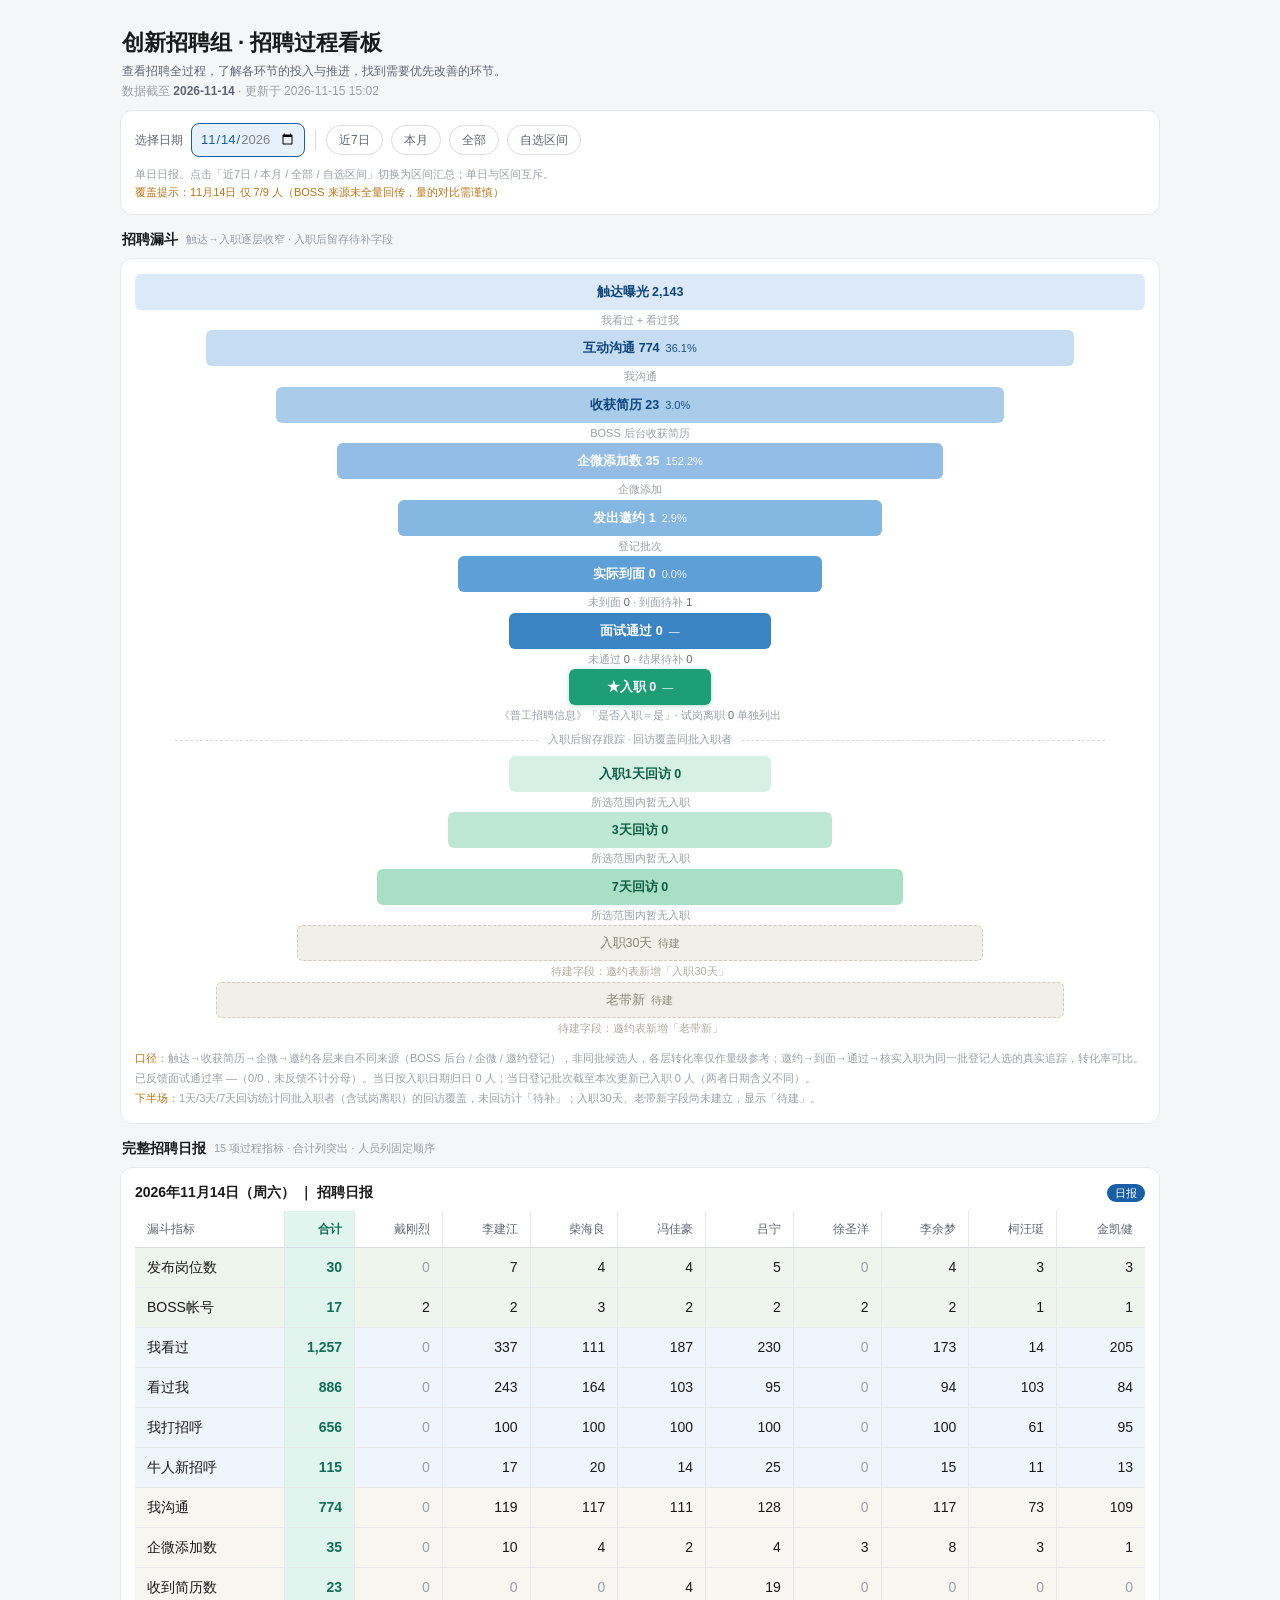
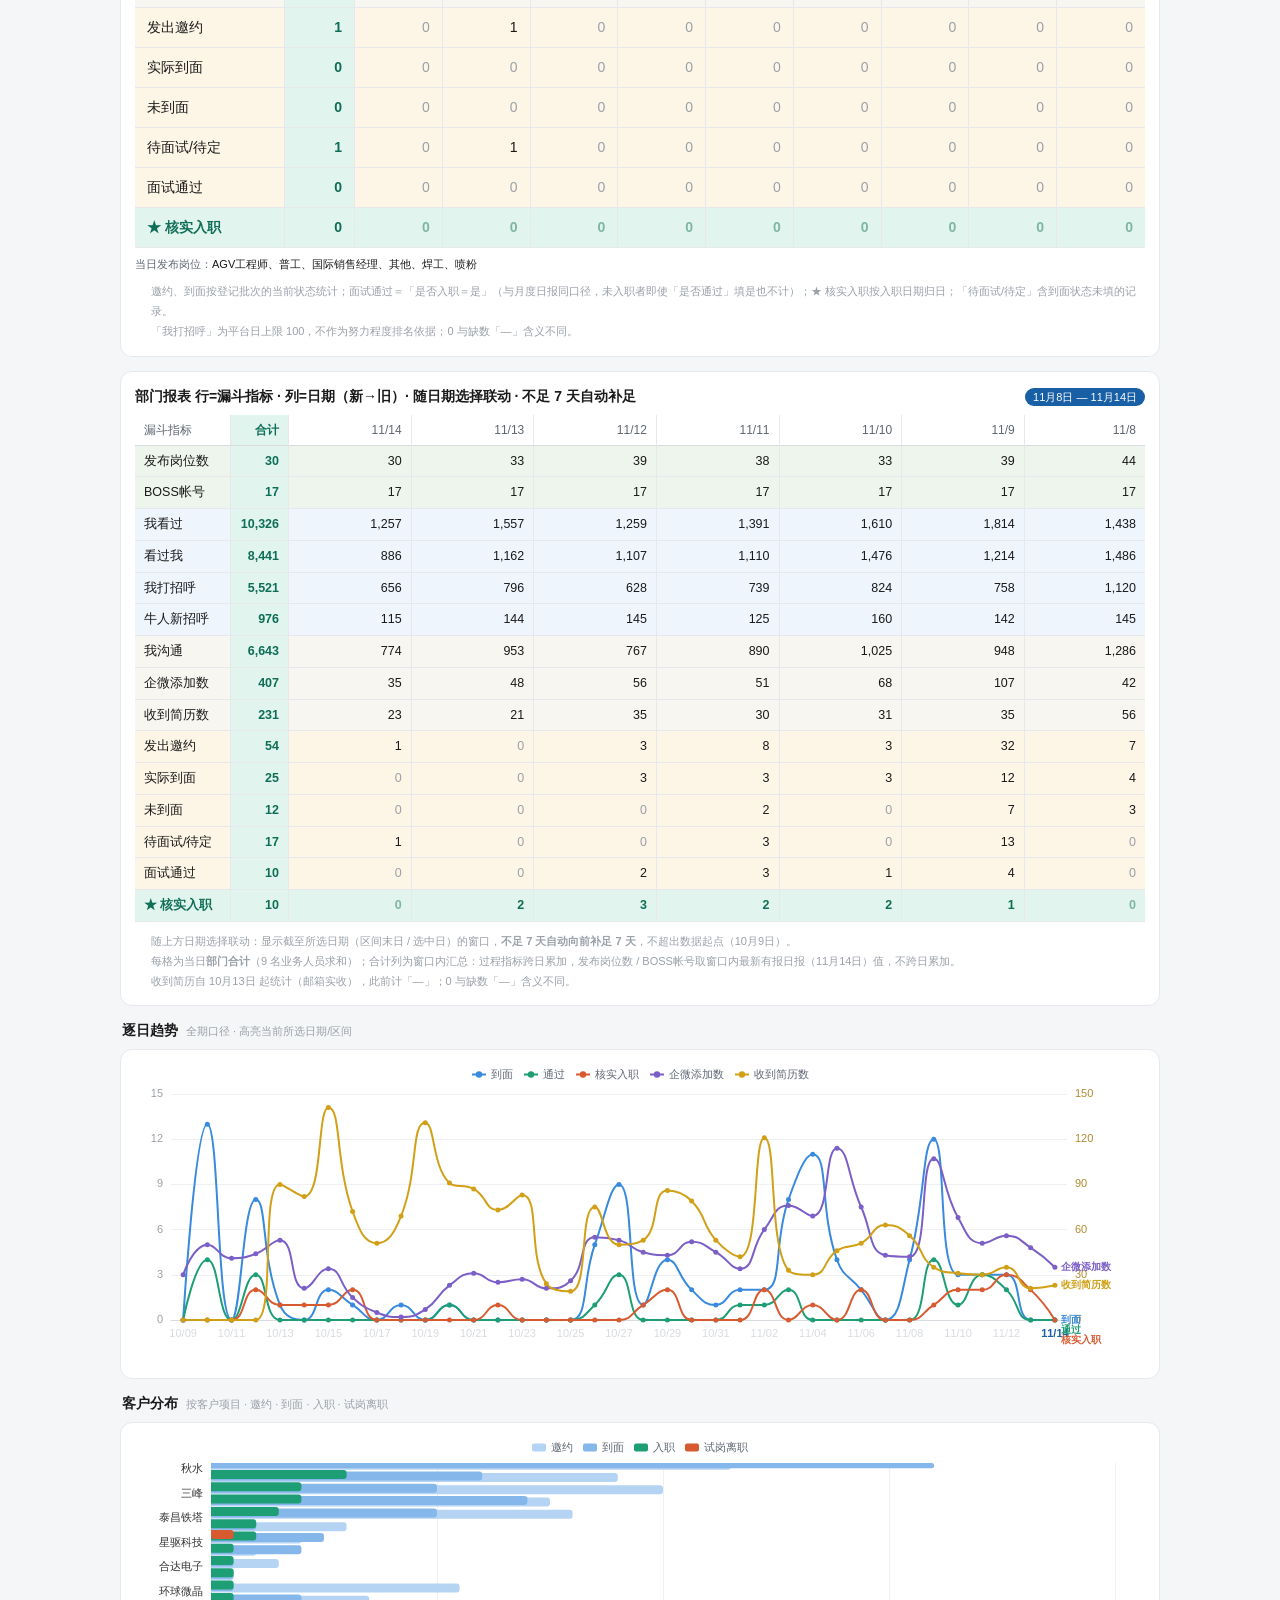
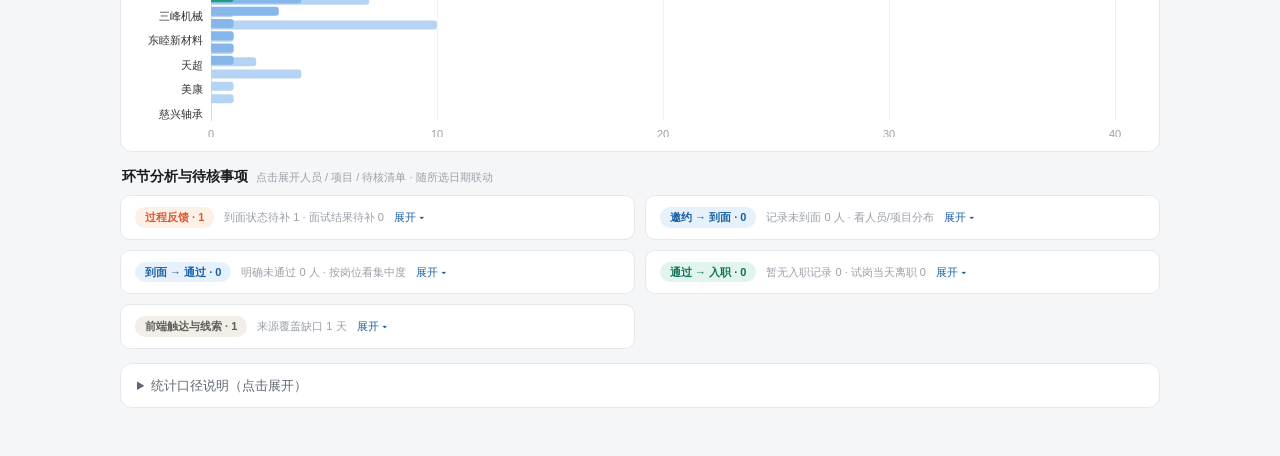
==== commit e37a41c3: "Update dashboard data · 2026-11-14 · generated 2026-11-15 15:02" ====
--- a/embeds/dashboard.html
+++ b/embeds/dashboard.html
@@ -278,7 +278,7 @@
 </div>
 
 <script>
-window.__DATA__ = {"meta": {"generated_at": "2026-11-15 14:27", "latest_report": "2026-11-14", "first_day": "2026-10-09", "range": {"from": "2026-10-09", "to": "2026-11-14"}, "people": ["戴刚烈", "李建江", "柴海良", "冯佳豪", "吕宁", "徐圣洋", "李余梦", "柯汪珽", "金凯健"], "rcv_start": "2026-10-13", "health": {"boss": "2026-11-14", "resume": "2026-11-14", "wecom": "2026-11-15", "invite": "2026-11-15", "onboard": "2026-11-15"}, "snapshot": {"dir": "C:\\Users\\A1\\WorkBuddy\\Claw\\outputs\\wecom_snapshot\\2026-11-15", "taken": "2026-11-15"}, "wecom_source": {"2026-11-08": {"戴刚烈": "detail", "李建江": "detail", "柴海良": "detail", "冯佳豪": "detail", "吕宁": "detail", "徐圣洋": "dashboard", "李余梦": "detail", "柯汪珽": "dashboard", "金凯健": "detail"}, "2026-11-09": {"戴刚烈": "detail", "李建江": "detail", "柴海良": "detail", "冯佳豪": "detail", "吕宁": "detail", "徐圣洋": "detail", "李余梦": "detail", "柯汪珽": "detail", "金凯健": "detail"}, "2026-11-14": {"戴刚烈": "sheet", "李建江": "detail", "柴海良": "detail", "冯佳豪": "detail", "吕宁": "detail", "徐圣洋": "detail", "李余梦": "detail", "柯汪珽": "detail", "金凯健": "detail"}, "2026-11-13": {"戴刚烈": "detail", "李建江": "detail", "柴海良": "detail", "冯佳豪": "detail", "吕宁": "detail", "徐圣洋": "detail", "李余梦": "detail", "柯汪珽": "detail", "金凯健": "detail"}, "2026-11-12": {"戴刚烈": "detail", "李建江": "detail", "柴海良": "detail", "冯佳豪": "detail", "吕宁": "detail", "徐圣洋": "detail", "李余梦": "detail", "柯汪珽": "detail", "金凯健": "detail"}, "2026-11-11": {"戴刚烈": "detail", "李建江": "detail", "柴海良": "detail", "冯佳豪": "detail", "吕宁": "detail", "徐圣洋": "detail", "李余梦": "detail", "柯汪珽": "detail", "金凯健": "detail"}, "2026-11-10": {"戴刚烈": "detail", "李建江": "detail", "柴海良": "detail", "冯佳豪": "detail", "吕宁": "detail", "徐圣洋": "detail", "李余梦": "detail", "柯汪珽": "detail", "金凯健": "detail"}}}, "daily": {"2026-10-09": {"metrics": {"发布岗位数": [2, 4, 3, 3, 3, 0, 0, 0, 0], "BOSS帐号": [2, 2, 3, 2, 2, 2, 2, 1, 1], "我看过": [11, 11, 140, 0, 1, 0, 0, 0, 0], "看过我": [42, 117, 434, 0, 170, 0, 0, 0, 0], "我打招呼": [31, 0, 50, 0, 9, 0, 0, 0, 0], "牛人新招呼": [9, 18, 48, 0, 13, 0, 0, 0, 0], "我沟通": [38, 18, 88, 0, 12, 0, 0, 0, 0], "企微添加数": [2, 11, 16, 1, 0, 0, 0, 0, 0], "收到简历数": null, "发出邀约": [0, 0, 0, 0, 0, 0, 0, 0, 0], "实际到面": [0, 0, 0, 0, 0, 0, 0, 0, 0], "未到面": [0, 0, 0, 0, 0, 0, 0, 0, 0], "待面试/待定": [0, 0, 0, 0, 0, 0, 0, 0, 0], "面试通过": [0, 0, 0, 0, 0, 0, 0, 0, 0], "核实入职": [0, 0, 0, 0, 0, 0, 0, 0, 0], "收获简历": [0, 0, 0, 0, 0, 0, 0, 0, 0]}, "positions": ["检验员", "普工", "半导体普工"], "covered": 5, "has_report": true}, "2026-10-10": {"metrics": {"发布岗位数": [5, 4, 5, 3, 3, 0, 0, 0, 0], "BOSS帐号": [2, 2, 3, 2, 2, 2, 2, 1, 1], "我看过": [9, 528, 161, 8, 41, 0, 0, 0, 0], "看过我": [155, 423, 610, 100, 268, 0, 0, 0, 0], "我打招呼": [0, 100, 144, 6, 46, 0, 0, 0, 0], "牛人新招呼": [20, 50, 88, 10, 29, 0, 0, 0, 0], "我沟通": [21, 147, 211, 9, 71, 0, 0, 0, 0], "企微添加数": [3, 19, 22, 6, 0, 0, 0, 0, 0], "收到简历数": null, "发出邀约": [2, 2, 5, 2, 5, 0, 0, 0, 0], "实际到面": [2, 1, 3, 2, 5, 0, 0, 0, 0], "未到面": [0, 1, 2, 0, 0, 0, 0, 0, 0], "待面试/待定": [0, 0, 0, 0, 0, 0, 0, 0, 0], "面试通过": [0, 1, 1, 1, 1, 0, 0, 0, 0], "核实入职": [0, 0, 0, 0, 0, 0, 0, 0, 0], "收获简历": [0, 0, 0, 0, 0, 0, 0, 0, 0]}, "positions": ["检验员", "半导体普工", "普工"], "covered": 5, "has_report": true}, "2026-10-11": {"metrics": {"发布岗位数": [5, 5, 4, 3, 2, 0, 0, 0, 0], "BOSS帐号": [2, 2, 3, 2, 2, 2, 2, 1, 1], "我看过": [117, 412, 189, 65, 52, 0, 0, 0, 0], "看过我": [168, 290, 435, 100, 63, 0, 0, 0, 0], "我打招呼": [100, 100, 50, 19, 31, 0, 0, 0, 0], "牛人新招呼": [20, 33, 44, 8, 1, 0, 0, 0, 0], "我沟通": [123, 139, 96, 24, 32, 0, 0, 0, 0], "企微添加数": [0, 21, 18, 2, 0, 0, 0, 0, 0], "收到简历数": null, "发出邀约": [0, 0, 0, 0, 0, 0, 0, 0, 0], "实际到面": [0, 0, 0, 0, 0, 0, 0, 0, 0], "未到面": [0, 0, 0, 0, 0, 0, 0, 0, 0], "待面试/待定": [0, 0, 0, 0, 0, 0, 0, 0, 0], "面试通过": [0, 0, 0, 0, 0, 0, 0, 0, 0], "核实入职": [0, 0, 0, 0, 0, 0, 0, 0, 0], "收获简历": [0, 0, 0, 0, 0, 0, 0, 0, 0]}, "positions": ["半导体普工", "检验员"], "covered": 5, "has_report": true}, "2026-10-12": {"metrics": {"发布岗位数": [4, 8, 4, 4, 2, 0, 0, 0, 0], "BOSS帐号": [2, 2, 3, 2, 2, 2, 2, 1, 1], "我看过": [184, 167, 367, 67, 27, 0, 0, 0, 0], "看过我": [210, 351, 336, 170, 88, 0, 0, 0, 0], "我打招呼": [100, 100, 94, 39, 49, 0, 0, 0, 0], "牛人新招呼": [23, 38, 53, 15, 10, 0, 0, 0, 0], "我沟通": [125, 138, 128, 48, 55, 0, 0, 0, 0], "企微添加数": [6, 23, 6, 4, 5, 0, 0, 0, 0], "收到简历数": null, "发出邀约": [0, 5, 5, 2, 4, 0, 0, 0, 0], "实际到面": [0, 1, 3, 2, 2, 0, 0, 0, 0], "未到面": [0, 3, 0, 0, 0, 0, 0, 0, 0], "待面试/待定": [0, 1, 2, 0, 2, 0, 0, 0, 0], "面试通过": [0, 1, 0, 2, 0, 0, 0, 0, 0], "核实入职": [0, 1, 1, 0, 0, 0, 0, 0, 0], "收获简历": [0, 0, 0, 0, 0, 0, 0, 0, 0]}, "positions": ["检验员", "半导体普工", "仓管员"], "covered": 5, "has_report": true}, "2026-10-13": {"metrics": {"发布岗位数": [6, 5, 4, 4, 2, 0, 0, 0, 0], "BOSS帐号": [2, 2, 3, 2, 2, 2, 2, 1, 1], "我看过": [6, 338, 54, 24, 13, 0, 0, 0, 0], "看过我": [782, 288, 455, 273, 138, 0, 0, 0, 0], "我打招呼": [100, 100, 26, 21, 17, 0, 0, 0, 0], "牛人新招呼": [148, 36, 72, 32, 27, 0, 0, 0, 0], "我沟通": [220, 130, 59, 32, 24, 0, 0, 0, 0], "企微添加数": [21, 13, 11, 6, 2, 0, 0, 0, 0], "收到简历数": [63, 11, 5, 7, 4, 0, 0, 0, 0], "发出邀约": [0, 1, 0, 1, 0, 0, 0, 0, 0], "实际到面": [0, 1, 0, 0, 0, 0, 0, 0, 0], "未到面": [0, 0, 0, 1, 0, 0, 0, 0, 0], "待面试/待定": [0, 0, 0, 0, 0, 0, 0, 0, 0], "面试通过": [0, 0, 0, 0, 0, 0, 0, 0, 0], "核实入职": [0, 1, 0, 0, 0, 0, 0, 0, 0], "收获简历": [63, 11, 4, 7, 4, 0, 0, 0, 0]}, "positions": ["检验员", "仓管员", "半导体普工"], "covered": 5, "has_report": true}, "2026-10-14": {"metrics": {"发布岗位数": [6, 7, 4, 4, 2, 0, 0, 0, 0], "BOSS帐号": [2, 2, 3, 2, 2, 2, 2, 1, 1], "我看过": [3, 155, 105, 52, 28, 0, 0, 0, 0], "看过我": [567, 211, 325, 171, 88, 0, 0, 0, 0], "我打招呼": [100, 100, 88, 32, 16, 0, 0, 0, 0], "牛人新招呼": [106, 35, 28, 19, 18, 0, 0, 0, 0], "我沟通": [230, 130, 108, 43, 23, 0, 0, 0, 0], "企微添加数": [9, 5, 3, 3, 1, 0, 0, 0, 0], "收到简历数": [72, 6, 0, 3, 1, 0, 0, 0, 0], "发出邀约": [1, 0, 0, 0, 0, 0, 0, 0, 0], "实际到面": [0, 0, 0, 0, 0, 0, 0, 0, 0], "未到面": [0, 0, 0, 0, 0, 0, 0, 0, 0], "待面试/待定": [1, 0, 0, 0, 0, 0, 0, 0, 0], "面试通过": [0, 0, 0, 0, 0, 0, 0, 0, 0], "核实入职": [0, 0, 0, 0, 1, 0, 0, 0, 0], "收获简历": [72, 5, 0, 2, 1, 0, 0, 0, 0]}, "positions": ["国际销售经理", "仓管员", "检验员", "半导体普工"], "covered": 5, "has_report": true}, "2026-10-15": {"metrics": {"发布岗位数": [2, 6, 4, 4, 2, 0, 0, 0, 0], "BOSS帐号": [2, 2, 3, 2, 2, 2, 2, 1, 1], "我看过": [58, 77, 30, 138, 81, 0, 0, 0, 0], "看过我": [473, 233, 395, 175, 122, 0, 0, 0, 0], "我打招呼": [100, 13, 2, 57, 32, 0, 0, 0, 0], "牛人新招呼": [88, 28, 89, 18, 16, 0, 0, 0, 0], "我沟通": [219, 41, 67, 66, 44, 0, 0, 0, 0], "企微添加数": [14, 6, 5, 4, 5, 0, 0, 0, 0], "收到简历数": [86, 3, 39, 6, 7, 0, 0, 0, 0], "发出邀约": [0, 2, 1, 1, 0, 0, 0, 0, 0], "实际到面": [0, 1, 0, 1, 0, 0, 0, 0, 0], "未到面": [0, 0, 0, 0, 0, 0, 0, 0, 0], "待面试/待定": [0, 1, 1, 0, 0, 0, 0, 0, 0], "面试通过": [0, 0, 0, 0, 0, 0, 0, 0, 0], "核实入职": [0, 0, 0, 1, 0, 0, 0, 0, 0], "收获简历": [86, 3, 39, 6, 7, 0, 0, 0, 0]}, "positions": ["仓管员", "国际销售经理", "检验员"], "covered": 5, "has_report": true}, "2026-10-16": {"metrics": {"发布岗位数": [4, 6, 4, 4, 2, 0, 0, 0, 0], "BOSS帐号": [2, 2, 3, 2, 2, 2, 2, 1, 1], "我看过": [69, 44, 57, 84, 115, 0, 0, 0, 0], "看过我": [401, 81, 245, 128, 77, 0, 0, 0, 0], "我打招呼": [100, 50, 39, 62, 34, 0, 0, 0, 0], "牛人新招呼": [93, 3, 38, 14, 21, 0, 0, 0, 0], "我沟通": [227, 54, 87, 73, 50, 0, 0, 0, 0], "企微添加数": [5, 1, 1, 6, 2, 0, 0, 0, 0], "收到简历数": [49, 0, 10, 3, 10, 0, 0, 0, 0], "发出邀约": [0, 0, 0, 0, 1, 0, 0, 0, 0], "实际到面": [0, 0, 0, 0, 1, 0, 0, 0, 0], "未到面": [0, 0, 0, 0, 0, 0, 0, 0, 0], "待面试/待定": [0, 0, 0, 0, 0, 0, 0, 0, 0], "面试通过": [0, 0, 0, 0, 0, 0, 0, 0, 0], "核实入职": [0, 0, 0, 2, 0, 0, 0, 0, 0], "收获简历": [49, 0, 10, 3, 10, 0, 0, 0, 0]}, "positions": ["国际销售经理", "仓管员", "检验员"], "covered": 5, "has_report": true}, "2026-10-17": {"metrics": {"发布岗位数": [4, 0, 0, 0, 0, 0, 0, 0, 0], "BOSS帐号": [2, 2, 3, 2, 2, 2, 2, 1, 1], "我看过": [57, 0, 0, 0, 0, 0, 0, 0, 0], "看过我": [306, 0, 0, 0, 0, 0, 0, 0, 0], "我打招呼": [100, 0, 0, 0, 0, 0, 0, 0, 0], "牛人新招呼": [71, 0, 0, 0, 0, 0, 0, 0, 0], "我沟通": [213, 0, 0, 0, 0, 0, 0, 0, 0], "企微添加数": [2, 2, 1, 0, 0, 0, 0, 0, 0], "收到简历数": [48, 0, 3, 0, 0, 0, 0, 0, 0], "发出邀约": [0, 0, 0, 0, 0, 0, 0, 0, 0], "实际到面": [0, 0, 0, 0, 0, 0, 0, 0, 0], "未到面": [0, 0, 0, 0, 0, 0, 0, 0, 0], "待面试/待定": [0, 0, 0, 0, 0, 0, 0, 0, 0], "面试通过": [0, 0, 0, 0, 0, 0, 0, 0, 0], "核实入职": [0, 0, 0, 0, 0, 0, 0, 0, 0], "收获简历": [50, 0, 0, 0, 0, 0, 0, 0, 0]}, "positions": ["国际销售经理", "仓管员"], "covered": 1, "has_report": true}, "2026-10-18": {"metrics": {"发布岗位数": [4, 0, 0, 0, 0, 0, 0, 0, 0], "BOSS帐号": [2, 2, 3, 2, 2, 2, 2, 1, 1], "我看过": [24, 0, 0, 0, 0, 0, 0, 0, 0], "看过我": [381, 0, 0, 0, 0, 0, 0, 0, 0], "我打招呼": [100, 0, 0, 0, 0, 0, 0, 0, 0], "牛人新招呼": [92, 0, 0, 0, 0, 0, 0, 0, 0], "我沟通": [228, 0, 0, 0, 0, 0, 0, 0, 0], "企微添加数": [2, 0, 0, 0, 0, 0, 0, 0, 0], "收到简历数": [68, 0, 0, 0, 1, 0, 0, 0, 0], "发出邀约": [0, 1, 0, 0, 0, 0, 0, 0, 0], "实际到面": [0, 1, 0, 0, 0, 0, 0, 0, 0], "未到面": [0, 0, 0, 0, 0, 0, 0, 0, 0], "待面试/待定": [0, 0, 0, 0, 0, 0, 0, 0, 0], "面试通过": [0, 0, 0, 0, 0, 0, 0, 0, 0], "核实入职": [0, 0, 0, 0, 0, 0, 0, 0, 0], "收获简历": [68, 0, 0, 0, 0, 0, 0, 0, 0]}, "positions": ["国际销售经理", "仓管员"], "covered": 1, "has_report": true}, "2026-10-19": {"metrics": {"发布岗位数": [4, 0, 4, 4, 4, 0, 0, 0, 0], "BOSS帐号": [2, 2, 3, 2, 2, 2, 2, 1, 1], "我看过": [5, 0, 60, 71, 61, 0, 0, 0, 0], "看过我": [613, 0, 130, 90, 113, 0, 0, 0, 0], "我打招呼": [100, 0, 47, 52, 54, 0, 0, 0, 0], "牛人新招呼": [202, 0, 8, 5, 20, 0, 0, 0, 0], "我沟通": [346, 0, 59, 55, 69, 0, 0, 0, 0], "企微添加数": [1, 0, 0, 4, 2, 0, 0, 0, 0], "收到简历数": [124, 0, 1, 3, 3, 0, 0, 0, 0], "发出邀约": [0, 0, 0, 0, 0, 0, 0, 0, 0], "实际到面": [0, 0, 0, 0, 0, 0, 0, 0, 0], "未到面": [0, 0, 0, 0, 0, 0, 0, 0, 0], "待面试/待定": [0, 0, 0, 0, 0, 0, 0, 0, 0], "面试通过": [0, 0, 0, 0, 0, 0, 0, 0, 0], "核实入职": [0, 0, 0, 0, 0, 0, 0, 0, 0], "收获简历": [124, 0, 1, 2, 3, 0, 0, 0, 0]}, "positions": ["国际销售经理", "仓管员", "检验员", "普工/操作工", "普工"], "covered": 4, "has_report": true}, "2026-10-20": {"metrics": {"发布岗位数": [6, 0, 5, 5, 4, 0, 0, 0, 0], "BOSS帐号": [2, 2, 3, 2, 2, 2, 2, 1, 1], "我看过": [15, 0, 133, 152, 115, 0, 0, 0, 0], "看过我": [486, 0, 126, 103, 121, 0, 0, 0, 0], "我打招呼": [100, 0, 58, 79, 61, 0, 0, 0, 0], "牛人新招呼": [112, 0, 13, 7, 8, 0, 0, 0, 0], "我沟通": [255, 0, 73, 83, 73, 0, 0, 0, 0], "企微添加数": [16, 0, 2, 2, 3, 0, 0, 0, 0], "收到简历数": [82, 0, 4, 0, 5, 0, 0, 0, 0], "发出邀约": [0, 0, 0, 0, 1, 0, 0, 0, 0], "实际到面": [0, 0, 0, 0, 1, 0, 0, 0, 0], "未到面": [0, 0, 0, 0, 0, 0, 0, 0, 0], "待面试/待定": [0, 0, 0, 0, 0, 0, 0, 0, 0], "面试通过": [0, 0, 0, 0, 1, 0, 0, 0, 0], "核实入职": [0, 0, 0, 0, 0, 0, 0, 0, 0], "收获简历": [82, 0, 4, 0, 5, 0, 0, 0, 0]}, "positions": ["国际销售经理", "仓管员", "会计", "检验员", "普工/操作工", "普工"], "covered": 4, "has_report": true}, "2026-10-21": {"metrics": {"发布岗位数": [6, 0, 4, 4, 4, 0, 0, 0, 0], "BOSS帐号": [2, 2, 3, 2, 2, 2, 2, 1, 1], "我看过": [124, 0, 368, 138, 66, 0, 0, 0, 0], "看过我": [575, 0, 123, 84, 105, 0, 0, 0, 0], "我打招呼": [100, 0, 100, 100, 93, 0, 0, 0, 0], "牛人新招呼": [110, 0, 12, 11, 14, 0, 0, 0, 0], "我沟通": [246, 0, 111, 103, 106, 0, 0, 0, 0], "企微添加数": [22, 0, 2, 2, 5, 0, 0, 0, 0], "收到简历数": [79, 0, 2, 4, 2, 0, 0, 0, 0], "发出邀约": [0, 0, 0, 0, 0, 0, 0, 0, 0], "实际到面": [0, 0, 0, 0, 0, 0, 0, 0, 0], "未到面": [0, 0, 0, 0, 0, 0, 0, 0, 0], "待面试/待定": [0, 0, 0, 0, 0, 0, 0, 0, 0], "面试通过": [0, 0, 0, 0, 0, 0, 0, 0, 0], "核实入职": [0, 0, 0, 0, 0, 0, 0, 0, 0], "收获简历": [79, 0, 2, 2, 2, 0, 0, 0, 0]}, "positions": ["国际销售经理", "仓管员", "会计", "检验员", "普工"], "covered": 4, "has_report": true}, "2026-10-22": {"metrics": {"发布岗位数": [5, 0, 4, 4, 4, 0, 0, 0, 0], "BOSS帐号": [2, 2, 3, 2, 2, 2, 2, 1, 1], "我看过": [198, 0, 400, 279, 141, 0, 0, 0, 0], "看过我": [546, 0, 110, 133, 109, 0, 0, 0, 0], "我打招呼": [100, 0, 100, 100, 100, 0, 0, 0, 0], "牛人新招呼": [85, 0, 13, 37, 16, 0, 0, 0, 0], "我沟通": [235, 0, 110, 113, 117, 0, 0, 0, 0], "企微添加数": [14, 0, 4, 0, 7, 0, 0, 0, 0], "收到简历数": [63, 0, 2, 3, 5, 0, 0, 0, 0], "发出邀约": [0, 0, 0, 0, 1, 0, 0, 0, 0], "实际到面": [0, 0, 0, 0, 0, 0, 0, 0, 0], "未到面": [0, 0, 0, 0, 1, 0, 0, 0, 0], "待面试/待定": [0, 0, 0, 0, 0, 0, 0, 0, 0], "面试通过": [0, 0, 0, 0, 0, 0, 0, 0, 0], "核实入职": [0, 0, 0, 0, 1, 0, 0, 0, 0], "收获简历": [64, 0, 1, 3, 5, 0, 0, 0, 0]}, "positions": ["国际销售经理", "会计", "仓管员", "检验员", "普工"], "covered": 4, "has_report": true}, "2026-10-23": {"metrics": {"发布岗位数": [5, 3, 4, 4, 2, 0, 0, 0, 0], "BOSS帐号": [2, 2, 3, 2, 2, 2, 2, 1, 1], "我看过": [145, 83, 176, 17, 68, 0, 0, 0, 0], "看过我": [341, 30, 80, 69, 70, 0, 0, 0, 0], "我打招呼": [100, 50, 99, 99, 47, 0, 0, 0, 0], "牛人新招呼": [70, 5, 10, 7, 20, 0, 0, 0, 0], "我沟通": [221, 54, 108, 105, 68, 0, 0, 0, 0], "企微添加数": [12, 0, 6, 2, 7, 0, 0, 0, 0], "收到简历数": [65, 0, 1, 3, 14, 0, 0, 0, 0], "发出邀约": [0, 0, 0, 0, 0, 0, 0, 0, 0], "实际到面": [0, 0, 0, 0, 0, 0, 0, 0, 0], "未到面": [0, 0, 0, 0, 0, 0, 0, 0, 0], "待面试/待定": [0, 0, 0, 0, 0, 0, 0, 0, 0], "面试通过": [0, 0, 0, 0, 0, 0, 0, 0, 0], "核实入职": [0, 0, 0, 0, 0, 0, 0, 0, 0], "收获简历": [65, 0, 1, 0, 14, 0, 0, 0, 0]}, "positions": ["仓管员", "国际销售经理", "会计", "普工", "检验员"], "covered": 5, "has_report": true}, "2026-10-24": {"metrics": {"发布岗位数": [7, 5, 0, 4, 2, 0, 0, 0, 0], "BOSS帐号": [2, 2, 3, 2, 2, 2, 2, 1, 1], "我看过": [170, 75, 0, 195, 82, 0, 0, 0, 0], "看过我": [219, 64, 0, 96, 51, 0, 0, 0, 0], "我打招呼": [100, 50, 0, 100, 50, 0, 0, 0, 0], "牛人新招呼": [46, 4, 0, 7, 11, 0, 0, 0, 0], "我沟通": [162, 64, 0, 106, 61, 0, 0, 0, 0], "企微添加数": [8, 7, 2, 3, 1, 0, 0, 0, 0], "收到简历数": [13, 1, 0, 1, 9, 0, 0, 0, 0], "发出邀约": [0, 0, 0, 0, 0, 0, 0, 0, 0], "实际到面": [0, 0, 0, 0, 0, 0, 0, 0, 0], "未到面": [0, 0, 0, 0, 0, 0, 0, 0, 0], "待面试/待定": [0, 0, 0, 0, 0, 0, 0, 0, 0], "面试通过": [0, 0, 0, 0, 0, 0, 0, 0, 0], "核实入职": [0, 0, 0, 0, 0, 0, 0, 0, 0], "收获简历": [12, 1, 0, 0, 8, 0, 0, 0, 0]}, "positions": ["国际销售经理", "仓管员", "普工", "会计", "检验员"], "covered": 4, "has_report": true}, "2026-10-25": {"metrics": {"发布岗位数": [6, 4, 4, 4, 2, 0, 0, 0, 0], "BOSS帐号": [2, 2, 3, 2, 2, 2, 2, 1, 1], "我看过": [153, 45, 1, 275, 69, 0, 0, 0, 0], "看过我": [217, 112, 75, 80, 84, 0, 0, 0, 0], "我打招呼": [100, 50, 0, 100, 50, 0, 0, 0, 0], "牛人新招呼": [35, 9, 10, 1, 16, 0, 0, 0, 0], "我沟通": [155, 63, 1, 102, 67, 0, 0, 0, 0], "企微添加数": [13, 11, 1, 0, 1, 0, 0, 0, 0], "收到简历数": [14, 0, 0, 0, 5, 0, 0, 0, 0], "发出邀约": [0, 0, 0, 0, 0, 0, 0, 0, 0], "实际到面": [0, 0, 0, 0, 0, 0, 0, 0, 0], "未到面": [0, 0, 0, 0, 0, 0, 0, 0, 0], "待面试/待定": [0, 0, 0, 0, 0, 0, 0, 0, 0], "面试通过": [0, 0, 0, 0, 0, 0, 0, 0, 0], "核实入职": [0, 0, 0, 0, 0, 0, 0, 0, 0], "收获简历": [14, 0, 0, 0, 5, 0, 0, 0, 0]}, "positions": ["普工", "国际销售经理", "仓管员", "检验员"], "covered": 5, "has_report": true}, "2026-10-26": {"metrics": {"发布岗位数": [7, 9, 6, 6, 4, 0, 0, 0, 0], "BOSS帐号": [2, 2, 3, 2, 2, 2, 2, 1, 1], "我看过": [279, 187, 141, 203, 159, 0, 0, 0, 0], "看过我": [331, 452, 62, 146, 180, 0, 0, 0, 0], "我打招呼": [150, 55, 127, 143, 94, 0, 0, 0, 0], "牛人新招呼": [73, 103, 7, 8, 36, 0, 0, 0, 0], "我沟通": [241, 149, 135, 152, 133, 0, 0, 0, 0], "企微添加数": [17, 25, 5, 3, 5, 0, 0, 0, 0], "收到简历数": [28, 24, 2, 0, 21, 0, 0, 0, 0], "发出邀约": [0, 2, 2, 0, 1, 0, 0, 0, 0], "实际到面": [0, 2, 2, 0, 1, 0, 0, 0, 0], "未到面": [0, 0, 0, 0, 0, 0, 0, 0, 0], "待面试/待定": [0, 0, 0, 0, 0, 0, 0, 0, 0], "面试通过": [0, 0, 0, 0, 1, 0, 0, 0, 0], "核实入职": [0, 0, 0, 0, 0, 0, 0, 0, 0], "收获简历": [29, 24, 0, 0, 21, 0, 0, 0, 0]}, "positions": ["普工", "国际销售经理", "仓管员", "焊工", "喷粉", "折弯", "检验员"], "covered": 5, "has_report": true}, "2026-10-27": {"metrics": {"发布岗位数": [7, 16, 6, 6, 4, 4, 2, 0, 0], "BOSS帐号": [2, 2, 3, 2, 2, 2, 2, 1, 1], "我看过": [436, 188, 169, 218, 125, 300, 81, 0, 0], "看过我": [415, 370, 87, 147, 141, 200, 96, 0, 0], "我打招呼": [151, 200, 150, 60, 100, 22, 50, 0, 0], "牛人新招呼": [87, 61, 8, 25, 33, 40, 8, 0, 0], "我沟通": [246, 297, 162, 79, 138, 40, 56, 0, 0], "企微添加数": [19, 13, 5, 10, 5, 0, 1, 0, 0], "收到简历数": [30, 2, 0, 1, 17, 0, 0, 0, 0], "发出邀约": [6, 1, 0, 0, 6, 0, 0, 0, 0], "实际到面": [4, 1, 0, 0, 4, 0, 0, 0, 0], "未到面": [0, 0, 0, 0, 0, 0, 0, 0, 0], "待面试/待定": [2, 0, 0, 0, 2, 0, 0, 0, 0], "面试通过": [1, 1, 0, 0, 1, 0, 0, 0, 0], "核实入职": [0, 0, 0, 0, 0, 0, 0, 0, 0], "收获简历": [30, 2, 0, 1, 17, 3, 1, 0, 0]}, "positions": ["普工", "国际销售经理", "仓管员", "焊工", "AGV工程师", "喷粉", "折弯", "检验员"], "covered": 7, "has_report": true}, "2026-10-28": {"metrics": {"发布岗位数": [8, 10, 4, 4, 4, 7, 4, 0, 0], "BOSS帐号": [2, 2, 3, 2, 2, 2, 2, 1, 1], "我看过": [273, 168, 82, 165, 133, 530, 190, 0, 0], "看过我": [472, 282, 62, 139, 151, 337, 116, 0, 0], "我打招呼": [150, 150, 76, 61, 100, 250, 99, 0, 0], "牛人新招呼": [74, 27, 5, 19, 36, 32, 9, 0, 0], "我沟通": [252, 190, 83, 81, 133, 259, 109, 0, 0], "企微添加数": [15, 14, 1, 5, 4, 0, 6, 0, 0], "收到简历数": [30, 3, 0, 0, 20, 0, 0, 0, 0], "发出邀约": [1, 0, 0, 0, 1, 0, 0, 0, 0], "实际到面": [0, 0, 0, 0, 1, 0, 0, 0, 0], "未到面": [0, 0, 0, 0, 0, 0, 0, 0, 0], "待面试/待定": [1, 0, 0, 0, 0, 0, 0, 0, 0], "面试通过": [0, 0, 0, 0, 0, 0, 0, 0, 0], "核实入职": [0, 0, 0, 0, 1, 0, 0, 0, 0], "收获简历": [30, 3, 0, 0, 20, 3, 0, 0, 0]}, "positions": ["普工", "国际销售经理", "仓管员", "AGV工程师", "喷粉", "焊工", "折弯"], "covered": 7, "has_report": true}, "2026-10-29": {"metrics": {"发布岗位数": [9, 10, 4, 4, 4, 6, 4, 0, 0], "BOSS帐号": [2, 2, 3, 2, 2, 2, 2, 1, 1], "我看过": [495, 228, 13, 127, 165, 595, 187, 0, 0], "看过我": [262, 240, 48, 128, 136, 242, 100, 0, 0], "我打招呼": [150, 150, 10, 100, 100, 221, 100, 0, 0], "牛人新招呼": [58, 32, 5, 14, 35, 16, 17, 0, 0], "我沟通": [221, 188, 16, 114, 137, 288, 119, 0, 0], "企微添加数": [6, 11, 11, 4, 3, 0, 8, 0, 0], "收到简历数": [45, 4, 0, 0, 37, 0, 0, 0, 0], "发出邀约": [0, 1, 0, 1, 1, 0, 1, 0, 0], "实际到面": [0, 1, 0, 1, 1, 0, 1, 0, 0], "未到面": [0, 0, 0, 0, 0, 0, 0, 0, 0], "待面试/待定": [0, 0, 0, 0, 0, 0, 0, 0, 0], "面试通过": [0, 0, 0, 0, 0, 0, 0, 0, 0], "核实入职": [0, 1, 0, 0, 1, 0, 0, 0, 0], "收获简历": [29, 2, 0, 0, 24, 1, 0, 0, 0]}, "positions": ["国际销售经理", "普工", "焊工", "喷粉", "AGV工程师"], "covered": 7, "has_report": true}, "2026-10-30": {"metrics": {"发布岗位数": [7, 9, 4, 4, 4, 10, 4, 0, 0], "BOSS帐号": [2, 2, 3, 2, 2, 2, 2, 1, 1], "我看过": [343, 438, 109, 87, 167, 1356, 196, 0, 0], "看过我": [127, 220, 185, 139, 144, 274, 110, 0, 0], "我打招呼": [141, 150, 100, 100, 59, 250, 100, 0, 0], "牛人新招呼": [23, 35, 22, 18, 32, 22, 11, 0, 0], "我沟通": [170, 189, 120, 116, 87, 298, 114, 0, 0], "企微添加数": [7, 14, 12, 7, 7, 1, 4, 0, 0], "收到简历数": [24, 17, 0, 0, 38, 0, 0, 0, 0], "发出邀约": [0, 0, 0, 1, 0, 0, 2, 0, 0], "实际到面": [0, 0, 0, 1, 0, 0, 1, 0, 0], "未到面": [0, 0, 0, 0, 0, 0, 1, 0, 0], "待面试/待定": [0, 0, 0, 0, 0, 0, 0, 0, 0], "面试通过": [0, 0, 0, 0, 0, 0, 0, 0, 0], "核实入职": [0, 0, 0, 0, 0, 0, 0, 0, 0], "收获简历": [13, 17, 0, 0, 38, 2, 0, 0, 0]}, "positions": ["国际销售经理", "普工", "喷粉", "焊工", "AGV工程师"], "covered": 7, "has_report": true}, "2026-10-31": {"metrics": {"发布岗位数": [5, 10, 6, 4, 3, 5, 4, 0, 0], "BOSS帐号": [2, 2, 3, 2, 2, 2, 2, 1, 1], "我看过": [441, 337, 151, 84, 90, 1336, 161, 0, 0], "看过我": [128, 95, 198, 124, 102, 176, 84, 0, 0], "我打招呼": [150, 37, 150, 100, 21, 250, 100, 0, 0], "牛人新招呼": [18, 17, 25, 13, 32, 9, 5, 0, 0], "我沟通": [170, 55, 175, 114, 70, 280, 104, 0, 0], "企微添加数": [5, 9, 17, 2, 6, 2, 4, 0, 0], "收到简历数": [12, 3, 0, 0, 38, 0, 0, 0, 0], "发出邀约": [0, 0, 0, 1, 0, 0, 1, 0, 0], "实际到面": [0, 0, 0, 0, 0, 0, 1, 0, 0], "未到面": [0, 0, 0, 1, 0, 0, 0, 0, 0], "待面试/待定": [0, 0, 0, 0, 0, 0, 0, 0, 0], "面试通过": [0, 0, 0, 0, 0, 0, 0, 0, 0], "核实入职": [0, 0, 0, 0, 0, 0, 0, 0, 0], "收获简历": [10, 3, 0, 0, 38, 2, 0, 0, 0]}, "positions": ["国际销售经理", "普工", "喷粉", "AGV工程师"], "covered": 7, "has_report": true}, "2026-11-01": {"metrics": {"发布岗位数": [9, 12, 6, 4, 4, 5, 4, 0, 0], "BOSS帐号": [2, 2, 3, 2, 2, 2, 2, 1, 1], "我看过": [620, 333, 154, 39, 234, 1150, 151, 0, 0], "看过我": [197, 164, 286, 93, 85, 211, 71, 0, 0], "我打招呼": [150, 62, 150, 31, 36, 250, 100, 0, 0], "牛人新招呼": [34, 24, 30, 11, 11, 10, 11, 0, 0], "我沟通": [192, 96, 185, 43, 57, 265, 115, 0, 0], "企微添加数": [5, 5, 11, 1, 2, 1, 9, 0, 0], "收到简历数": [14, 3, 0, 0, 25, 0, 0, 0, 0], "发出邀约": [0, 0, 0, 0, 0, 0, 3, 0, 0], "实际到面": [0, 0, 0, 0, 0, 0, 2, 0, 0], "未到面": [0, 0, 0, 0, 0, 0, 1, 0, 0], "待面试/待定": [0, 0, 0, 0, 0, 0, 0, 0, 0], "面试通过": [0, 0, 0, 0, 0, 0, 1, 0, 0], "核实入职": [0, 0, 0, 0, 0, 0, 0, 0, 0], "收获简历": [13, 6, 0, 0, 25, 3, 0, 0, 0]}, "positions": ["国际销售经理", "普工", "焊工", "AGV工程师"], "covered": 7, "has_report": true}, "2026-11-02": {"metrics": {"发布岗位数": [7, 9, 7, 4, 8, 5, 4, 0, 0], "BOSS帐号": [2, 2, 3, 2, 2, 2, 2, 1, 1], "我看过": [353, 329, 152, 14, 304, 2188, 26, 0, 0], "看过我": [521, 206, 263, 162, 173, 274, 118, 0, 0], "我打招呼": [150, 150, 150, 100, 100, 250, 90, 0, 0], "牛人新招呼": [65, 46, 31, 20, 31, 21, 11, 0, 0], "我沟通": [229, 201, 169, 123, 142, 270, 102, 0, 0], "企微添加数": [14, 6, 11, 6, 13, 2, 8, 0, 0], "收到简历数": [66, 1, 0, 0, 54, 0, 0, 0, 0], "发出邀约": [2, 0, 0, 1, 2, 0, 2, 0, 0], "实际到面": [0, 0, 0, 1, 1, 0, 0, 0, 0], "未到面": [2, 0, 0, 0, 1, 0, 2, 0, 0], "待面试/待定": [0, 0, 0, 0, 0, 0, 0, 0, 0], "面试通过": [0, 0, 0, 1, 0, 0, 0, 0, 0], "核实入职": [1, 0, 0, 1, 0, 0, 0, 0, 0], "收获简历": [51, 7, 0, 0, 34, 2, 0, 0, 0]}, "positions": ["国际销售经理", "普工", "焊工", "AGV工程师"], "covered": 7, "has_report": true}, "2026-11-03": {"metrics": {"发布岗位数": [7, 11, 6, 4, 4, 5, 4, 0, 0], "BOSS帐号": [2, 2, 3, 2, 2, 2, 2, 1, 1], "我看过": [395, 112, 93, 3, 240, 1838, 36, 0, 0], "看过我": [265, 519, 216, 152, 124, 292, 146, 0, 0], "我打招呼": [100, 150, 150, 24, 100, 250, 100, 0, 0], "牛人新招呼": [38, 75, 26, 25, 22, 14, 21, 0, 0], "我沟通": [169, 229, 184, 42, 126, 280, 122, 0, 0], "企微添加数": [13, 23, 16, 4, 10, 1, 9, 0, 0], "收到简历数": [12, 1, 0, 0, 20, 0, 0, 0, 0], "发出邀约": [1, 8, 0, 0, 4, 2, 0, 0, 0], "实际到面": [0, 4, 0, 0, 4, 0, 0, 0, 0], "未到面": [1, 4, 0, 0, 0, 2, 0, 0, 0], "待面试/待定": [0, 0, 0, 0, 0, 0, 0, 0, 0], "面试通过": [0, 1, 0, 0, 1, 0, 0, 0, 0], "核实入职": [0, 0, 0, 0, 0, 0, 0, 0, 0], "收获简历": [12, 3, 0, 0, 20, 3, 0, 0, 0]}, "positions": ["普工", "国际销售经理", "AGV工程师", "叉车", "焊工"], "covered": 7, "has_report": true}, "2026-11-04": {"metrics": {"发布岗位数": [5, 11, 6, 4, 5, 5, 4, 0, 0], "BOSS帐号": [2, 2, 3, 2, 2, 2, 2, 1, 1], "我看过": [350, 293, 78, 45, 245, 2336, 38, 0, 0], "看过我": [219, 370, 99, 165, 138, 225, 129, 0, 0], "我打招呼": [100, 111, 143, 20, 100, 199, 100, 0, 0], "牛人新招呼": [39, 56, 9, 19, 23, 10, 15, 0, 0], "我沟通": [142, 166, 154, 46, 124, 216, 122, 0, 0], "企微添加数": [12, 23, 5, 7, 10, 2, 3, 7, 0], "收到简历数": [10, 1, 0, 1, 18, 0, 0, 0, 0], "发出邀约": [3, 6, 1, 1, 3, 0, 1, 2, 0], "实际到面": [1, 6, 0, 0, 3, 0, 1, 0, 0], "未到面": [2, 0, 1, 1, 0, 0, 0, 2, 0], "待面试/待定": [0, 0, 0, 0, 0, 0, 0, 0, 0], "面试通过": [0, 0, 0, 0, 0, 0, 0, 0, 0], "核实入职": [0, 0, 0, 0, 0, 0, 1, 0, 0], "收获简历": [10, 1, 0, 1, 18, 0, 0, 0, 0]}, "positions": ["国际销售经理", "普工", "AGV工程师", "喷粉", "焊工"], "covered": 7, "has_report": true}, "2026-11-05": {"metrics": {"发布岗位数": [7, 11, 6, 4, 6, 2, 4, 2, 2], "BOSS帐号": [2, 2, 3, 2, 2, 2, 2, 1, 1], "我看过": [259, 259, 45, 468, 197, 60, 139, 15, 3], "看过我": [173, 400, 260, 219, 141, 51, 121, 112, 101], "我打招呼": [100, 100, 127, 100, 100, 50, 100, 50, 47], "牛人新招呼": [33, 80, 41, 14, 26, 4, 16, 17, 14], "我沟通": [142, 177, 169, 119, 125, 55, 113, 67, 63], "企微添加数": [14, 35, 23, 5, 9, 2, 5, 11, 10], "收到简历数": [22, 10, 0, 0, 14, 0, 0, 0, 0], "发出邀约": [0, 0, 3, 0, 0, 0, 2, 4, 0], "实际到面": [0, 0, 0, 0, 0, 0, 1, 3, 0], "未到面": [0, 0, 0, 0, 0, 0, 1, 1, 0], "待面试/待定": [0, 0, 3, 0, 0, 0, 0, 0, 0], "面试通过": [0, 0, 0, 0, 0, 0, 0, 0, 0], "核实入职": [0, 0, 0, 0, 0, 0, 0, 0, 0], "收获简历": [22, 10, 0, 0, 14, 1, 0, 0, 0]}, "positions": ["普工", "国际销售经理", "其他", "机修", "喷粉", "焊工", "HRBP"], "covered": 9, "has_report": true}, "2026-11-06": {"metrics": {"发布岗位数": [5, 8, 6, 4, 4, 2, 4, 2, 2], "BOSS帐号": [2, 2, 3, 2, 2, 2, 2, 1, 1], "我看过": [210, 108, 158, 37, 103, 59, 208, 18, 44], "看过我": [109, 361, 128, 176, 164, 52, 137, 150, 64], "我打招呼": [100, 51, 140, 47, 100, 50, 100, 50, 42], "牛人新招呼": [16, 54, 20, 17, 24, 4, 16, 21, 10], "我沟通": [124, 110, 149, 58, 128, 52, 118, 66, 51], "企微添加数": [8, 28, 5, 5, 8, 5, 6, 5, 5], "收到简历数": [17, 7, 0, 0, 27, 0, 0, 0, 0], "发出邀约": [0, 3, 0, 1, 0, 1, 0, 0, 0], "实际到面": [0, 1, 0, 1, 0, 0, 0, 0, 0], "未到面": [0, 1, 0, 0, 0, 0, 0, 0, 0], "待面试/待定": [0, 1, 0, 0, 0, 1, 0, 0, 0], "面试通过": [0, 0, 0, 0, 0, 0, 0, 0, 0], "核实入职": [0, 1, 0, 0, 1, 0, 0, 0, 0], "收获简历": [16, 7, 0, 0, 27, 0, 0, 0, 0]}, "positions": ["国际销售经理", "普工", "其他", "机修", "折弯", "焊工", "HRBP"], "covered": 9, "has_report": true}, "2026-11-07": {"metrics": {"发布岗位数": [5, 8, 6, 4, 4, 0, 4, 3, 0], "BOSS帐号": [2, 2, 3, 2, 2, 2, 2, 1, 1], "我看过": [239, 287, 274, 291, 163, 0, 162, 117, 0], "看过我": [98, 321, 242, 242, 130, 0, 102, 128, 0], "我打招呼": [100, 103, 150, 100, 100, 0, 100, 100, 0], "牛人新招呼": [9, 35, 31, 13, 16, 0, 16, 22, 0], "我沟通": [115, 138, 172, 113, 118, 0, 117, 121, 0], "企微添加数": [8, 13, 7, 2, 3, 2, 4, 4, 0], "收到简历数": [17, 1, 0, 1, 44, 0, 0, 0, 0], "发出邀约": [0, 1, 0, 0, 0, 0, 0, 0, 0], "实际到面": [0, 0, 0, 0, 0, 0, 0, 0, 0], "未到面": [0, 1, 0, 0, 0, 0, 0, 0, 0], "待面试/待定": [0, 0, 0, 0, 0, 0, 0, 0, 0], "面试通过": [0, 0, 0, 0, 0, 0, 0, 0, 0], "核实入职": [0, 0, 0, 0, 0, 0, 0, 0, 0], "收获简历": [17, 1, 0, 1, 44, 0, 0, 0, 0]}, "positions": ["机修", "普工", "其他", "国际销售经理", "HRBP", "焊工"], "covered": 7, "has_report": true}, "2026-11-08": {"metrics": {"发布岗位数": [6, 6, 11, 4, 4, 0, 4, 5, 3], "BOSS帐号": [2, 2, 3, 2, 2, 2, 2, 1, 1], "我看过": [216, 252, 456, 227, 152, 0, 159, 0, 0], "看过我": [90, 328, 385, 222, 125, 0, 111, 217, 87], "我打招呼": [100, 103, 300, 100, 100, 0, 100, 200, 60], "牛人新招呼": [14, 40, 32, 23, 17, 0, 10, 17, 8], "我沟通": [125, 147, 332, 120, 132, 0, 113, 209, 72], "企微添加数": [1, 17, 2, 4, 5, 0, 10, 0, 3], "收到简历数": [13, 2, 0, 4, 37, 0, 0, 0, 0], "发出邀约": [0, 4, 0, 0, 2, 0, 0, 0, 1], "实际到面": [0, 2, 0, 0, 1, 0, 0, 0, 1], "未到面": [0, 2, 0, 0, 1, 0, 0, 0, 0], "待面试/待定": [0, 0, 0, 0, 0, 0, 0, 0, 0], "面试通过": [0, 0, 0, 0, 0, 0, 0, 0, 0], "核实入职": [0, 0, 0, 0, 0, 0, 0, 0, 0], "收获简历": [17, 2, 0, 4, 38, 0, 1, 0, 0]}, "positions": ["机修", "普工", "其他", "国际销售经理", "折弯", "焊工", "HRBP"], "covered": 8, "has_report": true}, "2026-11-09": {"metrics": {"发布岗位数": [0, 7, 6, 4, 5, 3, 6, 3, 4], "BOSS帐号": [2, 2, 3, 2, 2, 2, 2, 1, 1], "我看过": [0, 357, 253, 199, 74, 373, 201, 1, 349], "看过我": [0, 584, 284, 218, 160, 135, 94, 137, 53], "我打招呼": [0, 101, 150, 51, 100, 171, 107, 11, 82], "牛人新招呼": [0, 98, 28, 20, 30, 19, 13, 13, 3], "我沟通": [0, 208, 216, 68, 134, 184, 120, 34, 86], "企微添加数": [4, 47, 15, 7, 9, 4, 10, 9, 2], "收到简历数": [0, 8, 0, 3, 24, 0, 0, 0, 0], "发出邀约": [0, 14, 16, 0, 2, 0, 0, 0, 0], "实际到面": [0, 7, 3, 0, 2, 0, 0, 0, 0], "未到面": [0, 7, 0, 0, 0, 0, 0, 0, 0], "待面试/待定": [0, 0, 13, 0, 0, 0, 0, 0, 0], "面试通过": [0, 1, 3, 0, 0, 0, 0, 0, 0], "核实入职": [0, 0, 1, 0, 0, 0, 0, 0, 0], "收获简历": [0, 8, 0, 1, 25, 1, 0, 0, 0]}, "positions": ["普工", "机修", "其他", "国际销售经理", "AGV工程师", "HRBP", "焊工"], "covered": 8, "has_report": true}, "2026-11-10": {"metrics": {"发布岗位数": [0, 6, 6, 4, 4, 4, 6, 3, 0], "BOSS帐号": [2, 2, 3, 2, 2, 2, 2, 1, 1], "我看过": [0, 236, 231, 255, 111, 447, 219, 111, 0], "看过我": [0, 543, 223, 175, 168, 152, 83, 132, 0], "我打招呼": [0, 102, 150, 100, 100, 122, 150, 100, 0], "牛人新招呼": [0, 65, 16, 14, 29, 13, 10, 13, 0], "我沟通": [0, 174, 187, 106, 131, 145, 163, 119, 0], "企微添加数": [1, 25, 13, 5, 9, 3, 3, 6, 3], "收到简历数": [0, 1, 1, 2, 27, 0, 0, 0, 0], "发出邀约": [0, 1, 0, 0, 2, 0, 0, 0, 0], "实际到面": [0, 1, 0, 0, 2, 0, 0, 0, 0], "未到面": [0, 0, 0, 0, 0, 0, 0, 0, 0], "待面试/待定": [0, 0, 0, 0, 0, 0, 0, 0, 0], "面试通过": [0, 1, 0, 0, 0, 0, 0, 0, 0], "核实入职": [0, 0, 2, 0, 0, 0, 0, 0, 0], "收获简历": [0, 1, 1, 2, 27, 1, 0, 0, 0]}, "positions": ["AGV工程师", "普工", "机修", "国际销售经理", "其他", "HRBP", "叉车", "焊工"], "covered": 7, "has_report": true}, "2026-11-11": {"metrics": {"发布岗位数": [0, 7, 7, 4, 4, 3, 6, 3, 4], "BOSS帐号": [2, 2, 3, 2, 2, 2, 2, 1, 1], "我看过": [0, 138, 219, 197, 112, 109, 399, 81, 136], "看过我": [0, 109, 236, 165, 168, 104, 108, 123, 97], "我打招呼": [0, 46, 150, 1, 100, 91, 150, 101, 100], "牛人新招呼": [0, 14, 15, 28, 27, 11, 10, 8, 12], "我沟通": [0, 67, 186, 20, 129, 102, 163, 109, 114], "企微添加数": [1, 16, 6, 2, 7, 2, 7, 8, 2], "收到简历数": [0, 0, 0, 9, 21, 0, 0, 0, 0], "发出邀约": [0, 4, 0, 0, 0, 0, 1, 2, 1], "实际到面": [0, 2, 0, 0, 0, 0, 0, 1, 0], "未到面": [0, 2, 0, 0, 0, 0, 0, 0, 0], "待面试/待定": [0, 0, 0, 0, 0, 0, 1, 1, 1], "面试通过": [0, 2, 0, 0, 0, 0, 0, 1, 0], "核实入职": [0, 2, 0, 0, 0, 0, 0, 0, 0], "收获简历": [0, 0, 0, 9, 22, 1, 0, 0, 0]}, "positions": ["机修", "普工", "AGV工程师", "国际销售经理", "其他", "叉车", "HRBP", "焊工", "喷粉"], "covered": 8, "has_report": true}, "2026-11-12": {"metrics": {"发布岗位数": [0, 7, 9, 4, 5, 5, 6, 3, 0], "BOSS帐号": [2, 2, 3, 2, 2, 2, 2, 1, 1], "我看过": [0, 105, 271, 206, 125, 303, 210, 39, 0], "看过我": [0, 283, 231, 105, 138, 157, 71, 122, 0], "我打招呼": [0, 24, 150, 100, 20, 139, 100, 95, 0], "牛人新招呼": [0, 32, 35, 14, 28, 14, 8, 14, 0], "我沟通": [0, 59, 180, 116, 49, 144, 108, 111, 0], "企微添加数": [1, 22, 6, 4, 7, 2, 3, 8, 3], "收到简历数": [8, 1, 0, 1, 25, 0, 0, 0, 0], "发出邀约": [0, 2, 0, 1, 0, 0, 0, 0, 0], "实际到面": [0, 2, 0, 1, 0, 0, 0, 0, 0], "未到面": [0, 0, 0, 0, 0, 0, 0, 0, 0], "待面试/待定": [0, 0, 0, 0, 0, 0, 0, 0, 0], "面试通过": [0, 1, 0, 1, 0, 0, 0, 0, 0], "核实入职": [0, 2, 0, 1, 0, 0, 0, 0, 0], "收获简历": [0, 1, 0, 1, 25, 0, 0, 1, 0]}, "positions": ["普工", "AGV工程师", "国际销售经理", "其他", "HRBP", "叉车", "喷粉", "焊工"], "covered": 7, "has_report": true}, "2026-11-13": {"metrics": {"发布岗位数": [0, 4, 6, 4, 4, 5, 4, 3, 3], "BOSS帐号": [2, 2, 3, 2, 2, 2, 2, 1, 1], "我看过": [0, 278, 162, 50, 181, 410, 181, 142, 153], "看过我": [0, 176, 212, 102, 134, 212, 105, 113, 108], "我打招呼": [0, 100, 120, 29, 100, 164, 100, 83, 100], "牛人新招呼": [0, 16, 19, 19, 26, 14, 20, 14, 16], "我沟通": [0, 117, 149, 47, 127, 174, 122, 98, 119], "企微添加数": [1, 9, 14, 4, 3, 3, 8, 4, 2], "收到简历数": [0, 0, 1, 0, 20, 0, 0, 0, 0], "发出邀约": [0, 0, 0, 0, 0, 0, 0, 0, 0], "实际到面": [0, 0, 0, 0, 0, 0, 0, 0, 0], "未到面": [0, 0, 0, 0, 0, 0, 0, 0, 0], "待面试/待定": [0, 0, 0, 0, 0, 0, 0, 0, 0], "面试通过": [0, 0, 0, 0, 0, 0, 0, 0, 0], "核实入职": [0, 1, 0, 0, 0, 0, 0, 1, 0], "收获简历": [0, 0, 1, 0, 22, 1, 0, 0, 0]}, "positions": ["普工", "AGV工程师", "国际销售经理", "其他", "焊工", "喷粉"], "covered": 8, "has_report": true}, "2026-11-14": {"metrics": {"发布岗位数": [0, 7, 4, 4, 5, 0, 4, 3, 3], "BOSS帐号": [2, 2, 3, 2, 2, 2, 2, 1, 1], "我看过": [0, 337, 111, 187, 230, 0, 173, 14, 205], "看过我": [0, 243, 164, 103, 95, 0, 94, 103, 84], "我打招呼": [0, 100, 100, 100, 100, 0, 100, 61, 95], "牛人新招呼": [0, 17, 20, 14, 25, 0, 15, 11, 13], "我沟通": [0, 119, 117, 111, 128, 0, 117, 73, 109], "企微添加数": [0, 10, 4, 2, 4, 3, 8, 3, 1], "收到简历数": [0, 0, 0, 4, 19, 0, 0, 0, 0], "发出邀约": [0, 1, 0, 0, 0, 0, 0, 0, 0], "实际到面": [0, 0, 0, 0, 0, 0, 0, 0, 0], "未到面": [0, 0, 0, 0, 0, 0, 0, 0, 0], "待面试/待定": [0, 1, 0, 0, 0, 0, 0, 0, 0], "面试通过": [0, 0, 0, 0, 0, 0, 0, 0, 0], "核实入职": [0, 0, 0, 0, 0, 0, 0, 0, 0], "收获简历": [0, 0, 0, 4, 19, 0, 0, 0, 0]}, "positions": ["AGV工程师", "普工", "国际销售经理", "其他", "焊工", "喷粉"], "covered": 7, "has_report": true}}, "invite_records": [{"d": "2026-10-10", "p": "冯佳豪", "cand": "冯庆宇", "pos": "封测工", "proj": "秋水", "a": "到面", "ps": "未通过", "ob": "无", "iv": "2026-10-10", "rv1": "", "rv3": "", "rv7": ""}, {"d": "2026-10-10", "p": "柴海良", "cand": "董浩男", "pos": "封测工", "proj": "秋水", "a": "到面", "ps": "未通过", "ob": "无", "iv": "2026-10-10", "rv1": "", "rv3": "", "rv7": ""}, {"d": "2026-10-10", "p": "吕宁", "cand": "王庆伟", "pos": "封测工", "proj": "秋水", "a": "到面", "ps": "未通过", "ob": "无", "iv": "2026-10-12", "rv1": "", "rv3": "", "rv7": ""}, {"d": "2026-10-10", "p": "吕宁", "cand": "唐明怡", "pos": "封测工", "proj": "秋水", "a": "到面", "ps": "通过", "ob": "入职", "iv": "2026-10-12", "rv1": "", "rv3": "", "rv7": ""}, {"d": "2026-10-10", "p": "吕宁", "cand": "晏廷进", "pos": "封测工", "proj": "秋水", "a": "到面", "ps": "待补", "ob": "无", "iv": "2026-10-12", "rv1": "", "rv3": "", "rv7": ""}, {"d": "2026-10-10", "p": "吕宁", "cand": "陈保密", "pos": "封测工", "proj": "秋水", "a": "到面", "ps": "未通过", "ob": "无", "iv": "2026-10-12", "rv1": "", "rv3": "", "rv7": ""}, {"d": "2026-10-10", "p": "柴海良", "cand": "陈元霞", "pos": "成品检验", "proj": "达尔", "a": "到面", "ps": "未通过", "ob": "无", "iv": "2026-10-10", "rv1": "", "rv3": "", "rv7": ""}, {"d": "2026-10-10", "p": "柴海良", "cand": "王晓", "pos": "巡检", "proj": "达尔", "a": "到面", "ps": "通过", "ob": "入职", "iv": "2026-10-10", "rv1": "", "rv3": "", "rv7": ""}, {"d": "2026-10-10", "p": "柴海良", "cand": "彭水秀", "pos": "成品检验", "proj": "达尔", "a": "未到面", "ps": "未通过", "ob": "无", "iv": "2026-10-10", "rv1": "", "rv3": "", "rv7": ""}, {"d": "2026-10-10", "p": "柴海良", "cand": "刘慧", "pos": "成品检验", "proj": "达尔", "a": "未到面", "ps": "未通过", "ob": "无", "iv": "2026-10-10", "rv1": "", "rv3": "", "rv7": ""}, {"d": "2026-10-10", "p": "冯佳豪", "cand": "卢锦怡", "pos": "封测工", "proj": "秋水", "a": "到面", "ps": "通过", "ob": "入职", "iv": "2026-10-10", "rv1": "", "rv3": "", "rv7": ""}, {"d": "2026-10-10", "p": "吕宁", "cand": "唐梓源", "pos": "封测工", "proj": "秋水", "a": "到面", "ps": "未通过", "ob": "无", "iv": "2026-10-12", "rv1": "", "rv3": "", "rv7": ""}, {"d": "2026-10-10", "p": "戴刚烈", "cand": "曹镓骏", "pos": "封测工", "proj": "秋水", "a": "到面", "ps": "未通过", "ob": "无", "iv": "2026-10-12", "rv1": "", "rv3": "", "rv7": ""}, {"d": "2026-10-10", "p": "戴刚烈", "cand": "曹连栋", "pos": "封测工", "proj": "秋水", "a": "到面", "ps": "未通过", "ob": "无", "iv": "2026-10-12", "rv1": "", "rv3": "", "rv7": ""}, {"d": "2026-10-10", "p": "李建江", "cand": "董芳芳", "pos": "成品检验", "proj": "达尔", "a": "到面", "ps": "通过", "ob": "入职", "iv": "2026-10-10", "rv1": "否", "rv3": "", "rv7": ""}, {"d": "2026-10-10", "p": "李建江", "cand": "姚雯", "pos": "成品检验", "proj": "达尔", "a": "未到面", "ps": "待补", "ob": "无", "iv": "2026-10-12", "rv1": "", "rv3": "", "rv7": ""}, {"d": "2026-10-12", "p": "李建江", "cand": "连玉娴", "pos": "振测", "proj": "达尔", "a": "到面", "ps": "通过", "ob": "入职", "iv": "2026-10-12", "rv1": "在职", "rv3": "在职", "rv7": "在职"}, {"d": "2026-10-12", "p": "吕宁", "cand": "刘瑞艳", "pos": "封测工", "proj": "秋水", "a": "到面", "ps": "待补", "ob": "无", "iv": "2026-10-12", "rv1": "", "rv3": "", "rv7": ""}, {"d": "2026-10-12", "p": "吕宁", "cand": "生茂棠", "pos": "封测工", "proj": "秋水", "a": "到面", "ps": "未通过", "ob": "无", "iv": "2026-10-12", "rv1": "", "rv3": "", "rv7": ""}, {"d": "2026-10-12", "p": "李建江", "cand": "李慧娟", "pos": "检验员", "proj": "福智芯", "a": "未到面", "ps": "待补", "ob": "无", "iv": "2026-10-13", "rv1": "", "rv3": "", "rv7": ""}, {"d": "2026-10-12", "p": "李建江", "cand": "胡绍芬", "pos": "检验员", "proj": "福智芯", "a": "未到面", "ps": "待补", "ob": "无", "iv": "2026-10-13", "rv1": "", "rv3": "", "rv7": ""}, {"d": "2026-10-12", "p": "柴海良", "cand": "兰萍", "pos": "振测", "proj": "达尔", "a": "到面", "ps": "未通过", "ob": "无", "iv": "2026-10-12", "rv1": "", "rv3": "", "rv7": ""}, {"d": "2026-10-12", "p": "柴海良", "cand": "孟伟", "pos": "封测", "proj": "秋水", "a": "到面", "ps": "待补", "ob": "无", "iv": "2026-10-12", "rv1": "", "rv3": "", "rv7": ""}, {"d": "2026-10-12", "p": "吕宁", "cand": "杨月梅", "pos": "封测工", "proj": "秋水", "a": "待补", "ps": "待补", "ob": "无", "iv": "2026-10-13", "rv1": "", "rv3": "", "rv7": ""}, {"d": "2026-10-12", "p": "柴海良", "cand": "宋晗钰", "pos": "封测工", "proj": "秋水", "a": "到面", "ps": "待补", "ob": "无", "iv": "", "rv1": "", "rv3": "", "rv7": ""}, {"d": "2026-10-12", "p": "柴海良", "cand": "彭易超", "pos": "封测工", "proj": "秋水", "a": "待补", "ps": "待补", "ob": "无", "iv": "", "rv1": "", "rv3": "", "rv7": ""}, {"d": "2026-10-12", "p": "柴海良", "cand": "官建根", "pos": "封测工", "proj": "秋水", "a": "待补", "ps": "待补", "ob": "无", "iv": "", "rv1": "", "rv3": "", "rv7": ""}, {"d": "2026-10-12", "p": "吕宁", "cand": "沈月娥", "pos": "封测工", "proj": "秋水", "a": "待补", "ps": "待补", "ob": "无", "iv": "2026-10-13", "rv1": "", "rv3": "", "rv7": ""}, {"d": "2026-10-12", "p": "冯佳豪", "cand": "李先齐", "pos": "封测工", "proj": "秋水", "a": "到面", "ps": "通过", "ob": "入职", "iv": "2026-10-12", "rv1": "", "rv3": "", "rv7": ""}, {"d": "2026-10-12", "p": "冯佳豪", "cand": "金忆梦", "pos": "成品检验", "proj": "达尔", "a": "到面", "ps": "通过", "ob": "入职", "iv": "2026-10-13", "rv1": "", "rv3": "", "rv7": ""}, {"d": "2026-10-12", "p": "李建江", "cand": "田素素", "pos": "仓管", "proj": "达尔", "a": "未到面", "ps": "待补", "ob": "无", "iv": "2026-10-13", "rv1": "", "rv3": "", "rv7": ""}, {"d": "2026-10-12", "p": "李建江", "cand": "邓书琴", "pos": "振测", "proj": "达尔", "a": "待补", "ps": "待补", "ob": "无", "iv": "2026-10-14", "rv1": "", "rv3": "", "rv7": ""}, {"d": "2026-10-13", "p": "李建江", "cand": "肖田华", "pos": "振测", "proj": "达尔", "a": "到面", "ps": "未通过", "ob": "无", "iv": "2026-10-14", "rv1": "", "rv3": "", "rv7": ""}, {"d": "2026-10-13", "p": "冯佳豪", "cand": "文佳佳", "pos": "振测", "proj": "达尔", "a": "未到面", "ps": "待补", "ob": "无", "iv": "2026-10-14", "rv1": "", "rv3": "", "rv7": ""}, {"d": "2026-10-14", "p": "戴刚烈", "cand": "周茹美", "pos": "仓管", "proj": "达尔", "a": "待补", "ps": "待补", "ob": "无", "iv": "2026-10-15", "rv1": "", "rv3": "", "rv7": ""}, {"d": "2026-10-15", "p": "冯佳豪", "cand": "金沙沙", "pos": "振测", "proj": "达尔", "a": "到面", "ps": "待补", "ob": "无", "iv": "2026-10-15", "rv1": "", "rv3": "", "rv7": ""}, {"d": "2026-10-15", "p": "李建江", "cand": "王慧", "pos": "振测", "proj": "达尔", "a": "到面", "ps": "未通过", "ob": "无", "iv": "2026-10-15", "rv1": "", "rv3": "", "rv7": ""}, {"d": "2026-10-15", "p": "柴海良", "cand": "王一", "pos": "振测", "proj": "达尔", "a": "待补", "ps": "待补", "ob": "无", "iv": "", "rv1": "", "rv3": "", "rv7": ""}, {"d": "2026-10-15", "p": "李建江", "cand": "谭小丽", "pos": "振测", "proj": "达尔", "a": "待补", "ps": "待补", "ob": "无", "iv": "2026-10-16", "rv1": "", "rv3": "", "rv7": ""}, {"d": "2026-10-16", "p": "吕宁", "cand": "杨雪莲", "pos": "仓管", "proj": "达尔", "a": "到面", "ps": "待补", "ob": "无", "iv": "2026-10-16", "rv1": "", "rv3": "", "rv7": ""}, {"d": "2026-10-18", "p": "李建江", "cand": "徐月", "pos": "振测", "proj": "达尔", "a": "到面", "ps": "待补", "ob": "无", "iv": "2026-10-19", "rv1": "", "rv3": "", "rv7": ""}, {"d": "2026-10-20", "p": "吕宁", "cand": "赵文艳", "pos": "操作工", "proj": "博格华纳", "a": "到面", "ps": "通过", "ob": "入职", "iv": "2026-10-20", "rv1": "", "rv3": "", "rv7": ""}, {"d": "2026-10-22", "p": "吕宁", "cand": "朱桓毅", "pos": "操作工", "proj": "博格华纳", "a": "未到面", "ps": "待补", "ob": "无", "iv": "2026-10-22", "rv1": "", "rv3": "", "rv7": ""}, {"d": "2026-10-26", "p": "李建江", "cand": "李文威", "pos": "装配工", "proj": "星驱科技", "a": "到面", "ps": "未通过", "ob": "无", "iv": "2026-10-26", "rv1": "", "rv3": "", "rv7": ""}, {"d": "2026-10-26", "p": "李建江", "cand": "张晓一", "pos": "装配工", "proj": "星驱科技", "a": "到面", "ps": "未通过", "ob": "无", "iv": "2026-10-27", "rv1": "", "rv3": "", "rv7": ""}, {"d": "2026-10-26", "p": "吕宁", "cand": "武龙飞", "pos": "封测工", "proj": "秋水", "a": "到面", "ps": "通过", "ob": "入职", "iv": "2026-10-27", "rv1": "", "rv3": "", "rv7": ""}, {"d": "2026-10-26", "p": "柴海良", "cand": "孔迪迪", "pos": "数控", "proj": "慈兴", "a": "到面", "ps": "未通过", "ob": "无", "iv": "2026-10-26", "rv1": "", "rv3": "", "rv7": ""}, {"d": "2026-10-26", "p": "柴海良", "cand": "冯茂林", "pos": "封测", "proj": "秋水", "a": "到面", "ps": "未通过", "ob": "无", "iv": "2026-10-26", "rv1": "", "rv3": "", "rv7": ""}, {"d": "2026-10-27", "p": "吕宁", "cand": "郭云洁", "pos": "封测工", "proj": "秋水", "a": "到面", "ps": "通过", "ob": "入职", "iv": "2026-10-27", "rv1": "", "rv3": "", "rv7": ""}, {"d": "2026-10-27", "p": "吕宁", "cand": "胡运生", "pos": "封测工", "proj": "秋水", "a": "到面", "ps": "待补", "ob": "无", "iv": "2026-10-27", "rv1": "", "rv3": "", "rv7": ""}, {"d": "2026-10-27", "p": "吕宁", "cand": "陈祝青", "pos": "封测工", "proj": "秋水", "a": "到面", "ps": "未通过", "ob": "无", "iv": "2026-10-27", "rv1": "", "rv3": "", "rv7": ""}, {"d": "2026-10-27", "p": "吕宁", "cand": "林敏萱", "pos": "封测工", "proj": "秋水", "a": "到面", "ps": "未通过", "ob": "无", "iv": "2026-10-27", "rv1": "", "rv3": "", "rv7": ""}, {"d": "2026-10-27", "p": "戴刚烈", "cand": "邱艳", "pos": "会计", "proj": "锐恒保安", "a": "到面", "ps": "未通过", "ob": "无", "iv": "2026-10-27", "rv1": "", "rv3": "", "rv7": ""}, {"d": "2026-10-27", "p": "戴刚烈", "cand": "-", "pos": "会计", "proj": "锐恒保安", "a": "到面", "ps": "通过", "ob": "入职", "iv": "2026-10-27", "rv1": "", "rv3": "", "rv7": ""}, {"d": "2026-10-27", "p": "戴刚烈", "cand": "付颖", "pos": "会计", "proj": "锐恒保安", "a": "到面", "ps": "未通过", "ob": "无", "iv": "2026-10-27", "rv1": "", "rv3": "", "rv7": ""}, {"d": "2026-10-27", "p": "戴刚烈", "cand": "王文文", "pos": "会计", "proj": "锐恒保安", "a": "到面", "ps": "未通过", "ob": "无", "iv": "2026-10-27", "rv1": "", "rv3": "", "rv7": ""}, {"d": "2026-10-27", "p": "吕宁", "cand": "金祎", "pos": "海外销售经理", "proj": "美康", "a": "待补", "ps": "待补", "ob": "无", "iv": "", "rv1": "", "rv3": "", "rv7": ""}, {"d": "2026-10-27", "p": "戴刚烈", "cand": "姚建梅", "pos": "海外销售经理", "proj": "美康", "a": "待补", "ps": "待补", "ob": "无", "iv": "", "rv1": "", "rv3": "", "rv7": ""}, {"d": "2026-10-27", "p": "戴刚烈", "cand": "赵正明", "pos": "海外销售经理", "proj": "美康", "a": "待补", "ps": "待补", "ob": "无", "iv": "", "rv1": "", "rv3": "", "rv7": ""}, {"d": "2026-10-27", "p": "李建江", "cand": "张永豪", "pos": "装配工", "proj": "星驱科技", "a": "到面", "ps": "通过", "ob": "入职", "iv": "2026-10-28", "rv1": "在职", "rv3": "在职", "rv7": "在职"}, {"d": "2026-10-27", "p": "吕宁", "cand": "约瑟夫", "pos": "海外销售经理", "proj": "美康", "a": "待补", "ps": "待补", "ob": "无", "iv": "", "rv1": "", "rv3": "", "rv7": ""}, {"d": "2026-10-28", "p": "吕宁", "cand": "谭瑞华", "pos": "封测工", "proj": "秋水", "a": "到面", "ps": "待补", "ob": "无", "iv": "2026-10-28", "rv1": "", "rv3": "", "rv7": ""}, {"d": "2026-10-28", "p": "戴刚烈", "cand": "谭嘉兴", "pos": "装配工", "proj": "星驱科技", "a": "待补", "ps": "待补", "ob": "无", "iv": "2026-10-29", "rv1": "", "rv3": "", "rv7": ""}, {"d": "2026-10-29", "p": "吕宁", "cand": "唐佳银", "pos": "装配工", "proj": "星驱科技", "a": "到面", "ps": "未通过", "ob": "无", "iv": "2026-10-29", "rv1": "", "rv3": "", "rv7": ""}, {"d": "2026-10-29", "p": "李建江", "cand": "徐兆福", "pos": "装配工", "proj": "星驱科技", "a": "到面", "ps": "待补", "ob": "无", "iv": "2026-10-30", "rv1": "", "rv3": "", "rv7": ""}, {"d": "2026-10-29", "p": "冯佳豪", "cand": "雷旭峰", "pos": "普工", "proj": "泰昌铁塔", "a": "到面", "ps": "待补", "ob": "无", "iv": "2026-10-29", "rv1": "", "rv3": "", "rv7": ""}, {"d": "2026-10-30", "p": "冯佳豪", "cand": "彭天华", "pos": "普工", "proj": "泰昌铁塔", "a": "到面", "ps": "待补", "ob": "无", "iv": "2026-10-31", "rv1": "", "rv3": "", "rv7": ""}, {"d": "2026-11-02", "p": "冯佳豪", "cand": "李挺", "pos": "普工", "proj": "泰昌铁塔", "a": "到面", "ps": "通过", "ob": "入职", "iv": "2026-11-03", "rv1": "", "rv3": "", "rv7": ""}, {"d": "2026-10-29", "p": "李余梦", "cand": "谭超", "pos": "普工", "proj": "泰昌铁塔", "a": "到面", "ps": "待补", "ob": "无", "iv": "2026-10-30", "rv1": "", "rv3": "", "rv7": ""}, {"d": "2026-10-30", "p": "李余梦", "cand": "卢滩", "pos": "铆工", "proj": "泰昌铁塔", "a": "到面", "ps": "未通过", "ob": "无", "iv": "2026-10-31", "rv1": "", "rv3": "", "rv7": ""}, {"d": "2026-10-30", "p": "李余梦", "cand": "熊春望", "pos": "普工", "proj": "泰昌铁塔", "a": "未到面", "ps": "待补", "ob": "无", "iv": "2026-11-02", "rv1": "", "rv3": "", "rv7": ""}, {"d": "2026-10-31", "p": "冯佳豪", "cand": "高玉兰", "pos": "手工振测", "proj": "达尔", "a": "未到面", "ps": "待补", "ob": "无", "iv": "2026-11-1", "rv1": "", "rv3": "", "rv7": ""}, {"d": "2026-10-31", "p": "李余梦", "cand": "印知兵", "pos": "普工", "proj": "泰昌铁塔", "a": "到面", "ps": "待补", "ob": "无", "iv": "2026-11-03", "rv1": "", "rv3": "", "rv7": ""}, {"d": "2026-11-01", "p": "李余梦", "cand": "田川州", "pos": "普工", "proj": "泰昌铁塔", "a": "到面", "ps": "未通过", "ob": "无", "iv": "2026-11-02", "rv1": "", "rv3": "", "rv7": ""}, {"d": "2026-11-01", "p": "李余梦", "cand": "甘银", "pos": "普工", "proj": "泰昌铁塔", "a": "到面", "ps": "通过", "ob": "试岗离职", "iv": "2026-11-02", "rv1": "在职", "rv3": "否", "rv7": "否"}, {"d": "2026-11-01", "p": "李余梦", "cand": "王春发", "pos": "普工", "proj": "泰昌铁塔", "a": "未到面", "ps": "未通过", "ob": "无", "iv": "2026-11-02", "rv1": "", "rv3": "", "rv7": ""}, {"d": "2026-11-02", "p": "李余梦", "cand": "刘洋", "pos": "普工", "proj": "泰昌铁塔", "a": "未到面", "ps": "未通过", "ob": "无", "iv": "2026-11-02", "rv1": "", "rv3": "", "rv7": ""}, {"d": "2026-11-02", "p": "李余梦", "cand": "李佳乐", "pos": "普工", "proj": "泰昌铁塔", "a": "未到面", "ps": "未通过", "ob": "无", "iv": "2026-11-03", "rv1": "", "rv3": "", "rv7": ""}, {"d": "2026-11-02", "p": "戴刚烈", "cand": "梅跃", "pos": "普工", "proj": "东睦新材料", "a": "未到面", "ps": "待补", "ob": "无", "iv": "2026-11-03", "rv1": "", "rv3": "", "rv7": ""}, {"d": "2026-11-02", "p": "戴刚烈", "cand": "熊宇", "pos": "普工", "proj": "东睦新材料", "a": "未到面", "ps": "待补", "ob": "无", "iv": "2026-11-03", "rv1": "", "rv3": "", "rv7": ""}, {"d": "2026-11-02", "p": "吕宁", "cand": "刘天江", "pos": "保安", "proj": "秋水", "a": "到面", "ps": "未通过", "ob": "无", "iv": "2026-11-02", "rv1": "", "rv3": "", "rv7": ""}, {"d": "2026-11-02", "p": "吕宁", "cand": "黎回", "pos": "操作工", "proj": "博格华纳", "a": "未到面", "ps": "待补", "ob": "无", "iv": "2026-11-03", "rv1": "", "rv3": "", "rv7": ""}, {"d": "2026-11-03", "p": "徐圣洋", "cand": "洪筱琴", "pos": "普工", "proj": "东睦新材料", "a": "未到面", "ps": "待补", "ob": "无", "iv": "2026-11-04", "rv1": "", "rv3": "", "rv7": ""}, {"d": "2026-11-03", "p": "徐圣洋", "cand": "苟俊杰", "pos": "普工", "proj": "东睦新材料", "a": "未到面", "ps": "待补", "ob": "无", "iv": "2026-11-04", "rv1": "", "rv3": "", "rv7": ""}, {"d": "2026-11-03", "p": "李建江", "cand": "王    宇", "pos": "装配工", "proj": "博格华纳", "a": "未到面", "ps": "待补", "ob": "无", "iv": "2026-11-03", "rv1": "", "rv3": "", "rv7": ""}, {"d": "2026-11-03", "p": "李建江", "cand": "任峰豪", "pos": "装配工", "proj": "博格华纳", "a": "未到面", "ps": "待补", "ob": "无", "iv": "2026-11-03", "rv1": "", "rv3": "", "rv7": ""}, {"d": "2026-11-03", "p": "李建江", "cand": "郭禹", "pos": "装配工", "proj": "博格华纳", "a": "到面", "ps": "通过", "ob": "入职", "iv": "2026-11-03", "rv1": "在职", "rv3": "在职", "rv7": "在职"}, {"d": "2026-11-03", "p": "李建江", "cand": "陈建新", "pos": "装配工", "proj": "博格华纳", "a": "到面", "ps": "未通过", "ob": "无", "iv": "2026-11-03", "rv1": "", "rv3": "", "rv7": ""}, {"d": "2026-11-03", "p": "李建江", "cand": "李磊", "pos": "装配工", "proj": "博格华纳", "a": "未到面", "ps": "待补", "ob": "无", "iv": "2026-11-04", "rv1": "", "rv3": "", "rv7": ""}, {"d": "2026-11-03", "p": "李建江", "cand": "杨楠", "pos": "装配工", "proj": "博格华纳", "a": "未到面", "ps": "待补", "ob": "无", "iv": "2026-11-04", "rv1": "", "rv3": "", "rv7": ""}, {"d": "2026-11-03", "p": "吕宁", "cand": "马梅", "pos": "封测工", "proj": "秋水", "a": "到面", "ps": "通过", "ob": "入职", "iv": "2026-11-04", "rv1": "在职", "rv3": "", "rv7": ""}, {"d": "2026-11-03", "p": "李建江", "cand": "李芳", "pos": "装配工", "proj": "博格华纳", "a": "到面", "ps": "待补", "ob": "无", "iv": "2026-11-04", "rv1": "", "rv3": "", "rv7": ""}, {"d": "2026-11-03", "p": "李建江", "cand": "李光辉", "pos": "装配工", "proj": "博格华纳", "a": "到面", "ps": "未通过", "ob": "无", "iv": "2026-11-04", "rv1": "", "rv3": "", "rv7": ""}, {"d": "2026-11-03", "p": "戴刚烈", "cand": "梅建武", "pos": "普工", "proj": "东睦新材料", "a": "未到面", "ps": "待补", "ob": "无", "iv": "2026-11-04", "rv1": "", "rv3": "", "rv7": ""}, {"d": "2026-11-04", "p": "戴刚烈", "cand": "刘文丽", "pos": "普工", "proj": "东睦新材料", "a": "到面", "ps": "待补", "ob": "无", "iv": "2026-11-04", "rv1": "", "rv3": "", "rv7": ""}, {"d": "2026-11-03", "p": "吕宁", "cand": "黎晓琴", "pos": "封测工", "proj": "秋水", "a": "到面", "ps": "未通过", "ob": "无", "iv": "2026-11-05", "rv1": "", "rv3": "", "rv7": ""}, {"d": "2026-11-03", "p": "吕宁", "cand": "吴德慧", "pos": "封测工", "proj": "秋水", "a": "到面", "ps": "未通过", "ob": "无", "iv": "2026-11-05", "rv1": "", "rv3": "", "rv7": ""}, {"d": "2026-11-03", "p": "吕宁", "cand": "余晓凤", "pos": "封测工", "proj": "秋水", "a": "到面", "ps": "待补", "ob": "无", "iv": "2026-11-05", "rv1": "", "rv3": "", "rv7": ""}, {"d": "2026-11-04", "p": "李建江", "cand": "朱瑞", "pos": "装配工", "proj": "博格华纳", "a": "到面", "ps": "未通过", "ob": "无", "iv": "2026-11-04", "rv1": "", "rv3": "", "rv7": ""}, {"d": "2026-11-04", "p": "李建江", "cand": "徐广福", "pos": "装配工", "proj": "博格华纳", "a": "到面", "ps": "未通过", "ob": "无", "iv": "2026-11-04", "rv1": "", "rv3": "", "rv7": ""}, {"d": "2026-11-04", "p": "戴刚烈", "cand": "杨志鹏", "pos": "普工", "proj": "东睦新材料", "a": "未到面", "ps": "待补", "ob": "无", "iv": "2026-11-05", "rv1": "", "rv3": "", "rv7": ""}, {"d": "2026-11-04", "p": "柴海良", "cand": "苟莲芳", "pos": "普工", "proj": "合达", "a": "未到面", "ps": "待补", "ob": "无", "iv": "2026-11-04", "rv1": "", "rv3": "", "rv7": ""}, {"d": "2026-11-04", "p": "柯汪珽", "cand": "阮文斌", "pos": "操作工", "proj": "三峰机械", "a": "未到面", "ps": "待补", "ob": "无", "iv": "2026-11-05", "rv1": "", "rv3": "", "rv7": ""}, {"d": "2026-11-04", "p": "柯汪珽", "cand": "梅建武", "pos": "操作工", "proj": "三峰机械", "a": "未到面", "ps": "待补", "ob": "无", "iv": "2026-11-05", "rv1": "", "rv3": "", "rv7": ""}, {"d": "2026-11-04", "p": "吕宁", "cand": "王玉", "pos": "装配工", "proj": "博格华纳", "a": "到面", "ps": "待补", "ob": "无", "iv": "2026-11-04", "rv1": "", "rv3": "", "rv7": ""}, {"d": "2026-11-04", "p": "吕宁", "cand": "任冬梅", "pos": "封测工", "proj": "秋水", "a": "到面", "ps": "未通过", "ob": "无", "iv": "2026-11-05", "rv1": "", "rv3": "", "rv7": ""}, {"d": "2026-11-04", "p": "吕宁", "cand": "周佳敏", "pos": "封测工", "proj": "秋水", "a": "到面", "ps": "未通过", "ob": "无", "iv": "2026-11-06", "rv1": "", "rv3": "", "rv7": ""}, {"d": "2026-11-04", "p": "戴刚烈", "cand": "朱丽霞", "pos": "普工", "proj": "东睦新材料", "a": "未到面", "ps": "待补", "ob": "无", "iv": "2026-11-05", "rv1": "", "rv3": "", "rv7": ""}, {"d": "2026-11-04", "p": "冯佳豪", "cand": "汤楚雄", "pos": "机加工操作工", "proj": "东睦新材料", "a": "未到面", "ps": "待补", "ob": "无", "iv": "2026-11-05", "rv1": "", "rv3": "", "rv7": ""}, {"d": "2026-11-04", "p": "李建江", "cand": "刘永强", "pos": "操作工", "proj": "三峰", "a": "到面", "ps": "待补", "ob": "无", "iv": "2026-11-05", "rv1": "", "rv3": "", "rv7": ""}, {"d": "2026-11-04", "p": "李建江", "cand": "郑池龙", "pos": "操作工", "proj": "三峰", "a": "到面", "ps": "待补", "ob": "无", "iv": "2026-11-05", "rv1": "", "rv3": "", "rv7": ""}, {"d": "2026-11-04", "p": "李建江", "cand": "张永鹏", "pos": "操作工", "proj": "三峰", "a": "到面", "ps": "待补", "ob": "无", "iv": "2026-11-05", "rv1": "", "rv3": "", "rv7": ""}, {"d": "2026-11-04", "p": "李建江", "cand": "王长明", "pos": "操作工", "proj": "三峰", "a": "到面", "ps": "待补", "ob": "无", "iv": "2026-11-05", "rv1": "", "rv3": "", "rv7": ""}, {"d": "2026-11-04", "p": "李余梦", "cand": "田成", "pos": "普工", "proj": "泰昌铁塔", "a": "到面", "ps": "待补", "ob": "无", "iv": "2026-11-04", "rv1": "", "rv3": "", "rv7": ""}, {"d": "2026-11-05", "p": "柯汪珽", "cand": "何孝东", "pos": "操作工", "proj": "三峰机械", "a": "未到面", "ps": "待补", "ob": "无", "iv": "2026-11-06", "rv1": "", "rv3": "", "rv7": ""}, {"d": "2026-11-05", "p": "柯汪珽", "cand": "蒋灿", "pos": "操作工", "proj": "三峰机械", "a": "到面", "ps": "待补", "ob": "无", "iv": "2026-11-06", "rv1": "", "rv3": "", "rv7": ""}, {"d": "2026-11-05", "p": "柯汪珽", "cand": "姚祖富", "pos": "操作工", "proj": "三峰机械", "a": "到面", "ps": "待补", "ob": "无", "iv": "2026-11-06", "rv1": "", "rv3": "", "rv7": ""}, {"d": "2026-11-05", "p": "柯汪珽", "cand": "姚申富", "pos": "操作工", "proj": "三峰机械", "a": "到面", "ps": "待补", "ob": "无", "iv": "2026-11-06", "rv1": "", "rv3": "", "rv7": ""}, {"d": "2026-11-05", "p": "柴海良", "cand": "倘晟楠", "pos": "数控", "proj": "慈兴轴承", "a": "待补", "ps": "待补", "ob": "无", "iv": "2026-11-06", "rv1": "", "rv3": "", "rv7": ""}, {"d": "2026-11-05", "p": "柴海良", "cand": "马炯炯", "pos": "粘胶", "proj": "合达电子", "a": "待补", "ps": "待补", "ob": "无", "iv": "2026-11-06", "rv1": "", "rv3": "", "rv7": ""}, {"d": "2026-11-05", "p": "柴海良", "cand": "高小波", "pos": "焊工", "proj": "骏鹏", "a": "待补", "ps": "待补", "ob": "无", "iv": "2026-11-06", "rv1": "", "rv3": "", "rv7": ""}, {"d": "2026-11-06", "p": "冯佳豪", "cand": "唐丽华", "pos": "手工振测", "proj": "达尔", "a": "到面", "ps": "未通过", "ob": "无", "iv": "2026-11-6", "rv1": "", "rv3": "", "rv7": ""}, {"d": "2026-11-06", "p": "李建江", "cand": "杨龙坤", "pos": "操作工", "proj": "三峰机械", "a": "待补", "ps": "待补", "ob": "无", "iv": "2026-11-07", "rv1": "", "rv3": "", "rv7": ""}, {"d": "2026-11-06", "p": "徐圣洋", "cand": "伊斯坎代尔·依斯热依", "pos": "机加工操作工", "proj": "东睦新材料", "a": "待补", "ps": "待补", "ob": "无", "iv": "2026-11-09", "rv1": "", "rv3": "", "rv7": ""}, {"d": "2026-11-05", "p": "李余梦", "cand": "赵相江", "pos": "铆工", "proj": "泰昌铁塔", "a": "到面", "ps": "待补", "ob": "无", "iv": "2026-11-06", "rv1": "", "rv3": "", "rv7": ""}, {"d": "2026-11-05", "p": "李余梦", "cand": "李侠", "pos": "成品检验", "proj": "达尔", "a": "未到面", "ps": "待补", "ob": "无", "iv": "2026-11-06", "rv1": "", "rv3": "", "rv7": ""}, {"d": "2026-11-06", "p": "李建江", "cand": "刘春迁", "pos": "操作工", "proj": "三峰", "a": "到面", "ps": "未通过", "ob": "无", "iv": "2026-11-07", "rv1": "", "rv3": "", "rv7": ""}, {"d": "2026-11-06", "p": "李建江", "cand": "李程哲", "pos": "操作工", "proj": "三峰", "a": "未到面", "ps": "待补", "ob": "无", "iv": "2026-11-07", "rv1": "", "rv3": "", "rv7": ""}, {"d": "2026-11-07", "p": "李建江", "cand": "吴洋波", "pos": "操作工", "proj": "三峰", "a": "未到面", "ps": "待补", "ob": "无", "iv": "2026-11-09", "rv1": "", "rv3": "", "rv7": ""}, {"d": "2026-11-08", "p": "李建江", "cand": "张进", "pos": "操作工", "proj": "三峰", "a": "未到面", "ps": "待补", "ob": "无", "iv": "2026-11-09", "rv1": "", "rv3": "", "rv7": ""}, {"d": "2026-11-08", "p": "李建江", "cand": "李志强", "pos": "操作工", "proj": "三峰", "a": "到面", "ps": "待补", "ob": "无", "iv": "2026-11-09", "rv1": "", "rv3": "", "rv7": ""}, {"d": "2026-11-08", "p": "李建江", "cand": "先浪", "pos": "操作工", "proj": "三峰", "a": "未到面", "ps": "待补", "ob": "无", "iv": "2026-11-10", "rv1": "", "rv3": "", "rv7": ""}, {"d": "2026-11-08", "p": "李建江", "cand": "张洋洋", "pos": "检验员", "proj": "寰彩星", "a": "到面", "ps": "待补", "ob": "无", "iv": "2026-11-09", "rv1": "", "rv3": "", "rv7": ""}, {"d": "2026-11-08", "p": "金凯健", "cand": "郑浪", "pos": "普工", "proj": "天超", "a": "到面", "ps": "待补", "ob": "无", "iv": "2026-11-10", "rv1": "", "rv3": "", "rv7": ""}, {"d": "2026-11-08", "p": "吕宁", "cand": "任新月", "pos": "qc", "proj": "秋水", "a": "到面", "ps": "未通过", "ob": "无", "iv": "2026-11-09", "rv1": "", "rv3": "", "rv7": ""}, {"d": "2026-11-08", "p": "吕宁", "cand": "王蕊蕊", "pos": "qc", "proj": "秋水", "a": "未到面", "ps": "待补", "ob": "无", "iv": "2026-11-10", "rv1": "", "rv3": "", "rv7": ""}, {"d": "2026-11-09", "p": "李建江", "cand": "刘建军", "pos": "装配工", "proj": "博格华纳", "a": "到面", "ps": "未通过", "ob": "无", "iv": "2026-11-09", "rv1": "", "rv3": "", "rv7": ""}, {"d": "2026-11-09", "p": "李建江", "cand": "王辉", "pos": "装配工", "proj": "博格华纳", "a": "到面", "ps": "通过", "ob": "入职", "iv": "2026-11-09", "rv1": "", "rv3": "", "rv7": ""}, {"d": "2026-11-09", "p": "李建江", "cand": "贺体艳", "pos": "装配工", "proj": "博格华纳", "a": "到面", "ps": "待补", "ob": "无", "iv": "2026-11-10", "rv1": "", "rv3": "", "rv7": ""}, {"d": "2026-11-09", "p": "李建江", "cand": "杨沛霖", "pos": "装配工", "proj": "博格华纳", "a": "到面", "ps": "待补", "ob": "无", "iv": "2026-11-10", "rv1": "", "rv3": "", "rv7": ""}, {"d": "2026-11-09", "p": "吕宁", "cand": "文翔", "pos": "装配工", "proj": "博格华纳", "a": "到面", "ps": "未通过", "ob": "无", "iv": "2026-11-09", "rv1": "", "rv3": "", "rv7": ""}, {"d": "2026-11-09", "p": "吕宁", "cand": "文瑜", "pos": "装配工", "proj": "博格华纳", "a": "到面", "ps": "未通过", "ob": "无", "iv": "2026-11-09", "rv1": "", "rv3": "", "rv7": ""}, {"d": "2026-11-09", "p": "柴海良", "cand": "周妍彤", "pos": "粘胶", "proj": "合达电子", "a": "到面", "ps": "通过", "ob": "入职", "iv": "2026-11-09", "rv1": "", "rv3": "", "rv7": ""}, {"d": "2026-11-09", "p": "柴海良", "cand": "高小波", "pos": "焊工", "proj": "骏鹏", "a": "待补", "ps": "待补", "ob": "无", "iv": "2026-11-09", "rv1": "", "rv3": "", "rv7": ""}, {"d": "2026-11-09", "p": "柴海良", "cand": "汪义军", "pos": "焊工", "proj": "骏鹏", "a": "待补", "ps": "待补", "ob": "无", "iv": "2026-11-09", "rv1": "", "rv3": "", "rv7": ""}, {"d": "2026-11-09", "p": "柴海良", "cand": "李国荣", "pos": "操作工", "proj": "骏鹏", "a": "到面", "ps": "通过", "ob": "入职", "iv": "2026-11-09", "rv1": "", "rv3": "", "rv7": ""}, {"d": "2026-11-09", "p": "柴海良", "cand": "王伟", "pos": "焊工", "proj": "骏鹏", "a": "待补", "ps": "待补", "ob": "无", "iv": "2026-11-09", "rv1": "", "rv3": "", "rv7": ""}, {"d": "2026-11-09", "p": "柴海良", "cand": "唐正平", "pos": "焊工", "proj": "骏鹏", "a": "待补", "ps": "待补", "ob": "无", "iv": "2026-11-09", "rv1": "", "rv3": "", "rv7": ""}, {"d": "2026-11-09", "p": "柴海良", "cand": "栗", "pos": "焊工", "proj": "骏鹏", "a": "待补", "ps": "待补", "ob": "无", "iv": "2026-11-09", "rv1": "", "rv3": "", "rv7": ""}, {"d": "2026-11-09", "p": "柴海良", "cand": "林正榆", "pos": "焊工", "proj": "骏鹏", "a": "待补", "ps": "待补", "ob": "无", "iv": "2026-11-09", "rv1": "", "rv3": "", "rv7": ""}, {"d": "2026-11-09", "p": "柴海良", "cand": "袁", "pos": "焊工", "proj": "骏鹏", "a": "待补", "ps": "待补", "ob": "无", "iv": "2026-11-09", "rv1": "", "rv3": "", "rv7": ""}, {"d": "2026-11-09", "p": "柴海良", "cand": "尹拴营", "pos": "焊工", "proj": "骏鹏", "a": "待补", "ps": "待补", "ob": "无", "iv": "2026-11-09", "rv1": "", "rv3": "", "rv7": ""}, {"d": "2026-11-09", "p": "柴海良", "cand": "吴马三", "pos": "焊工", "proj": "骏鹏", "a": "待补", "ps": "待补", "ob": "无", "iv": "2026-11-09", "rv1": "", "rv3": "", "rv7": ""}, {"d": "2026-11-09", "p": "柴海良", "cand": "周", "pos": "焊工", "proj": "骏鹏", "a": "待补", "ps": "待补", "ob": "无", "iv": "2026-11-09", "rv1": "", "rv3": "", "rv7": ""}, {"d": "2026-11-09", "p": "柴海良", "cand": "喻永贵", "pos": "焊工", "proj": "骏鹏", "a": "待补", "ps": "待补", "ob": "无", "iv": "2026-11-09", "rv1": "", "rv3": "", "rv7": ""}, {"d": "2026-11-09", "p": "柴海良", "cand": "宋国军", "pos": "焊工", "proj": "骏鹏", "a": "待补", "ps": "待补", "ob": "无", "iv": "2026-11-09", "rv1": "", "rv3": "", "rv7": ""}, {"d": "2026-11-09", "p": "柴海良", "cand": "李选勇", "pos": "焊工", "proj": "骏鹏", "a": "待补", "ps": "待补", "ob": "无", "iv": "2026-11-09", "rv1": "", "rv3": "", "rv7": ""}, {"d": "2026-11-09", "p": "柴海良", "cand": "许五敌", "pos": "焊工", "proj": "骏鹏", "a": "到面", "ps": "通过", "ob": "入职", "iv": "2026-11-09", "rv1": "", "rv3": "", "rv7": ""}, {"d": "2026-11-09", "p": "李建江", "cand": "黄甲武", "pos": "普工", "proj": "三峰", "a": "未到面", "ps": "待补", "ob": "无", "iv": "2026-11-10", "rv1": "", "rv3": "", "rv7": ""}, {"d": "2026-11-09", "p": "李建江", "cand": "甘晶锋", "pos": "普工", "proj": "博格", "a": "未到面", "ps": "待补", "ob": "无", "iv": "2026-11-10", "rv1": "", "rv3": "", "rv7": ""}, {"d": "2026-11-09", "p": "李建江", "cand": "李一龙", "pos": "普工", "proj": "博格", "a": "到面", "ps": "待补", "ob": "无", "iv": "2026-11-10", "rv1": "", "rv3": "", "rv7": ""}, {"d": "2026-11-09", "p": "李建江", "cand": "翁嘉鑫", "pos": "普工", "proj": "博格", "a": "未到面", "ps": "待补", "ob": "无", "iv": "2026-11-10", "rv1": "", "rv3": "", "rv7": ""}, {"d": "2026-11-09", "p": "李建江", "cand": "王凯锋", "pos": "普工", "proj": "博格", "a": "到面", "ps": "未通过", "ob": "无", "iv": "2026-11-10", "rv1": "", "rv3": "", "rv7": ""}, {"d": "2026-11-09", "p": "李建江", "cand": "邓佳郡", "pos": "普工", "proj": "博格", "a": "到面", "ps": "未通过", "ob": "无", "iv": "2026-11-10", "rv1": "", "rv3": "", "rv7": ""}, {"d": "2026-11-09", "p": "李建江", "cand": "韦承琳", "pos": "普工", "proj": "博格", "a": "未到面", "ps": "待补", "ob": "无", "iv": "2026-11-10", "rv1": "", "rv3": "", "rv7": ""}, {"d": "2026-11-09", "p": "李建江", "cand": "韦娆恬", "pos": "普工", "proj": "博格", "a": "未到面", "ps": "待补", "ob": "无", "iv": "2026-11-10", "rv1": "", "rv3": "", "rv7": ""}, {"d": "2026-11-09", "p": "李建江", "cand": "廖莉", "pos": "普工", "proj": "博格", "a": "未到面", "ps": "待补", "ob": "无", "iv": "2026-11-10", "rv1": "", "rv3": "", "rv7": ""}, {"d": "2026-11-09", "p": "李建江", "cand": "向李军", "pos": "普工", "proj": "博格", "a": "未到面", "ps": "待补", "ob": "无", "iv": "2026-11-11", "rv1": "", "rv3": "", "rv7": ""}, {"d": "2026-11-10", "p": "李建江", "cand": "彭英旭", "pos": "普工", "proj": "三峰", "a": "到面", "ps": "通过", "ob": "入职", "iv": "2026-11-10", "rv1": "在职", "rv3": "在职", "rv7": ""}, {"d": "2026-11-10", "p": "吕宁", "cand": "胡绍琦", "pos": "qc", "proj": "秋水", "a": "到面", "ps": "未通过", "ob": "无", "iv": "2026-11-11", "rv1": "", "rv3": "", "rv7": ""}, {"d": "2026-11-10", "p": "吕宁", "cand": "毕露露", "pos": "qc", "proj": "秋水", "a": "到面", "ps": "未通过", "ob": "无", "iv": "2026-11-11", "rv1": "", "rv3": "", "rv7": ""}, {"d": "2026-11-11", "p": "李建江", "cand": "胡豪", "pos": "普工", "proj": "三峰", "a": "到面", "ps": "通过", "ob": "入职", "iv": "2026-11-12", "rv1": "", "rv3": "", "rv7": ""}, {"d": "2026-11-11", "p": "李建江", "cand": "刘迎娜", "pos": "普工", "proj": "三峰", "a": "到面", "ps": "通过", "ob": "入职", "iv": "2026-11-11", "rv1": "否", "rv3": "", "rv7": ""}, {"d": "2026-11-11", "p": "李建江", "cand": "唐传凤", "pos": "操作工", "proj": "三峰", "a": "未到面", "ps": "待补", "ob": "无", "iv": "2026-11-12", "rv1": "", "rv3": "", "rv7": ""}, {"d": "2026-11-11", "p": "李建江", "cand": "任林", "pos": "操作工", "proj": "三峰", "a": "未到面", "ps": "待补", "ob": "无", "iv": "2026-11-12", "rv1": "", "rv3": "", "rv7": ""}, {"d": "2026-11-11", "p": "金凯健", "cand": "崔雪妮", "pos": "普工", "proj": "美硕", "a": "待补", "ps": "待补", "ob": "无", "iv": "2026-11-12", "rv1": "", "rv3": "", "rv7": ""}, {"d": "2026-11-11", "p": "李余梦", "cand": "莫永辉", "pos": "普工", "proj": "泰昌铁塔", "a": "待补", "ps": "待补", "ob": "无", "iv": "2026-11-12", "rv1": "", "rv3": "", "rv7": ""}, {"d": "2026-11-12", "p": "李建江", "cand": "胡豪", "pos": "普工", "proj": "三峰", "a": "到面", "ps": "通过", "ob": "入职", "iv": "2026-11-12", "rv1": "否", "rv3": "", "rv7": ""}, {"d": "2026-11-11", "p": "柯汪珽", "cand": "陈欣彤", "pos": "普工", "proj": "美硕", "a": "到面", "ps": "通过", "ob": "入职", "iv": "2026-11-11", "rv1": "", "rv3": "", "rv7": ""}, {"d": "2026-11-11", "p": "柯汪珽", "cand": "万莉", "pos": "普工", "proj": "美硕", "a": "待补", "ps": "待补", "ob": "无", "iv": "2026-11-12", "rv1": "", "rv3": "", "rv7": ""}, {"d": "2026-11-12", "p": "李建江", "cand": "张建闯", "pos": "叉车", "proj": "博格", "a": "到面", "ps": "待补", "ob": "无", "iv": "2026-11-12", "rv1": "", "rv3": "", "rv7": ""}, {"d": "2026-11-12", "p": "冯佳豪", "cand": "崔贺哲", "pos": "机修", "proj": "环球微晶", "a": "到面", "ps": "通过", "ob": "入职", "iv": "2026-11-10", "rv1": "", "rv3": "", "rv7": ""}, {"d": "2026-11-14", "p": "李建江", "cand": "刘迎奥", "pos": "热处理", "proj": "博格", "a": "待补", "ps": "待补", "ob": "无", "iv": "2026-11-16", "rv1": "", "rv3": "", "rv7": ""}, {"d": "2026-11-15", "p": "李建江", "cand": "刘炎东", "pos": "普工", "proj": "三峰", "a": "待补", "ps": "待补", "ob": "无", "iv": "2026-11-16", "rv1": "", "rv3": "", "rv7": ""}], "clients_stat": [{"name": "秋水", "邀约": 37, "到面": 32, "通过": 6, "入职": 6, "试岗离职": 0, "岗位": ["qc", "保安", "封测", "封测工"]}, {"name": "达尔", "邀约": 23, "到面": 12, "通过": 4, "入职": 4, "试岗离职": 0, "岗位": ["仓管", "巡检", "成品检验", "手工振测", "振测"]}, {"name": "三峰", "邀约": 18, "到面": 10, "通过": 4, "入职": 4, "试岗离职": 0, "岗位": ["操作工", "普工"]}, {"name": "博格华纳", "邀约": 20, "到面": 14, "通过": 3, "入职": 3, "试岗离职": 0, "岗位": ["操作工", "装配工"]}, {"name": "泰昌铁塔", "邀约": 15, "到面": 10, "通过": 2, "入职": 2, "试岗离职": 1, "岗位": ["普工", "铆工"]}, {"name": "骏鹏", "邀约": 16, "到面": 2, "通过": 2, "入职": 2, "试岗离职": 0, "岗位": ["操作工", "焊工"]}, {"name": "星驱科技", "邀约": 6, "到面": 5, "通过": 1, "入职": 1, "试岗离职": 0, "岗位": ["装配工"]}, {"name": "锐恒保安", "邀约": 4, "到面": 4, "通过": 1, "入职": 1, "试岗离职": 0, "岗位": ["会计"]}, {"name": "合达电子", "邀约": 2, "到面": 1, "通过": 1, "入职": 1, "试岗离职": 0, "岗位": ["粘胶"]}, {"name": "美硕", "邀约": 3, "到面": 1, "通过": 1, "入职": 1, "试岗离职": 0, "岗位": ["普工"]}, {"name": "环球微晶", "邀约": 1, "到面": 1, "通过": 1, "入职": 1, "试岗离职": 0, "岗位": ["机修"]}, {"name": "博格", "邀约": 11, "到面": 4, "通过": 0, "入职": 0, "试岗离职": 0, "岗位": ["叉车", "普工", "热处理"]}, {"name": "三峰机械", "邀约": 7, "到面": 3, "通过": 0, "入职": 0, "试岗离职": 0, "岗位": ["操作工"]}, {"name": "慈兴", "邀约": 1, "到面": 1, "通过": 0, "入职": 0, "试岗离职": 0, "岗位": ["数控"]}, {"name": "东睦新材料", "邀约": 10, "到面": 1, "通过": 0, "入职": 0, "试岗离职": 0, "岗位": ["普工", "机加工操作工"]}, {"name": "寰彩星", "邀约": 1, "到面": 1, "通过": 0, "入职": 0, "试岗离职": 0, "岗位": ["检验员"]}, {"name": "天超", "邀约": 1, "到面": 1, "通过": 0, "入职": 0, "试岗离职": 0, "岗位": ["普工"]}, {"name": "福智芯", "邀约": 2, "到面": 0, "通过": 0, "入职": 0, "试岗离职": 0, "岗位": ["检验员"]}, {"name": "美康", "邀约": 4, "到面": 0, "通过": 0, "入职": 0, "试岗离职": 0, "岗位": ["海外销售经理"]}, {"name": "合达", "邀约": 1, "到面": 0, "通过": 0, "入职": 0, "试岗离职": 0, "岗位": ["普工"]}, {"name": "慈兴轴承", "邀约": 1, "到面": 0, "通过": 0, "入职": 0, "试岗离职": 0, "岗位": ["数控"]}]};
+window.__DATA__ = {"meta": {"generated_at": "2026-11-15 15:02", "latest_report": "2026-11-14", "first_day": "2026-10-09", "range": {"from": "2026-10-09", "to": "2026-11-14"}, "people": ["戴刚烈", "李建江", "柴海良", "冯佳豪", "吕宁", "徐圣洋", "李余梦", "柯汪珽", "金凯健"], "rcv_start": "2026-10-13", "health": {"boss": "2026-11-14", "resume": "2026-11-14", "wecom": "2026-11-15", "invite": "2026-11-15", "onboard": "2026-11-15"}, "snapshot": {"dir": "C:\\Users\\A1\\WorkBuddy\\Claw\\outputs\\wecom_snapshot\\2026-11-15", "taken": "2026-11-15"}, "wecom_source": {"2026-11-08": {"戴刚烈": "detail", "李建江": "detail", "柴海良": "detail", "冯佳豪": "detail", "吕宁": "detail", "徐圣洋": "dashboard", "李余梦": "detail", "柯汪珽": "dashboard", "金凯健": "detail"}, "2026-11-09": {"戴刚烈": "detail", "李建江": "detail", "柴海良": "detail", "冯佳豪": "detail", "吕宁": "detail", "徐圣洋": "detail", "李余梦": "detail", "柯汪珽": "detail", "金凯健": "detail"}, "2026-11-14": {"戴刚烈": "sheet", "李建江": "detail", "柴海良": "detail", "冯佳豪": "detail", "吕宁": "detail", "徐圣洋": "detail", "李余梦": "detail", "柯汪珽": "detail", "金凯健": "detail"}, "2026-11-13": {"戴刚烈": "detail", "李建江": "detail", "柴海良": "detail", "冯佳豪": "detail", "吕宁": "detail", "徐圣洋": "detail", "李余梦": "detail", "柯汪珽": "detail", "金凯健": "detail"}, "2026-11-12": {"戴刚烈": "detail", "李建江": "detail", "柴海良": "detail", "冯佳豪": "detail", "吕宁": "detail", "徐圣洋": "detail", "李余梦": "detail", "柯汪珽": "detail", "金凯健": "detail"}, "2026-11-11": {"戴刚烈": "detail", "李建江": "detail", "柴海良": "detail", "冯佳豪": "detail", "吕宁": "detail", "徐圣洋": "detail", "李余梦": "detail", "柯汪珽": "detail", "金凯健": "detail"}, "2026-11-10": {"戴刚烈": "detail", "李建江": "detail", "柴海良": "detail", "冯佳豪": "detail", "吕宁": "detail", "徐圣洋": "detail", "李余梦": "detail", "柯汪珽": "detail", "金凯健": "detail"}}}, "daily": {"2026-10-09": {"metrics": {"发布岗位数": [2, 4, 3, 3, 3, 0, 0, 0, 0], "BOSS帐号": [2, 2, 3, 2, 2, 2, 2, 1, 1], "我看过": [11, 11, 140, 0, 1, 0, 0, 0, 0], "看过我": [42, 117, 434, 0, 170, 0, 0, 0, 0], "我打招呼": [31, 0, 50, 0, 9, 0, 0, 0, 0], "牛人新招呼": [9, 18, 48, 0, 13, 0, 0, 0, 0], "我沟通": [38, 18, 88, 0, 12, 0, 0, 0, 0], "企微添加数": [2, 11, 16, 1, 0, 0, 0, 0, 0], "收到简历数": null, "发出邀约": [0, 0, 0, 0, 0, 0, 0, 0, 0], "实际到面": [0, 0, 0, 0, 0, 0, 0, 0, 0], "未到面": [0, 0, 0, 0, 0, 0, 0, 0, 0], "待面试/待定": [0, 0, 0, 0, 0, 0, 0, 0, 0], "面试通过": [0, 0, 0, 0, 0, 0, 0, 0, 0], "核实入职": [0, 0, 0, 0, 0, 0, 0, 0, 0], "收获简历": [0, 0, 0, 0, 0, 0, 0, 0, 0]}, "positions": ["检验员", "普工", "半导体普工"], "covered": 5, "has_report": true}, "2026-10-10": {"metrics": {"发布岗位数": [5, 4, 5, 3, 3, 0, 0, 0, 0], "BOSS帐号": [2, 2, 3, 2, 2, 2, 2, 1, 1], "我看过": [9, 528, 161, 8, 41, 0, 0, 0, 0], "看过我": [155, 423, 610, 100, 268, 0, 0, 0, 0], "我打招呼": [0, 100, 144, 6, 46, 0, 0, 0, 0], "牛人新招呼": [20, 50, 88, 10, 29, 0, 0, 0, 0], "我沟通": [21, 147, 211, 9, 71, 0, 0, 0, 0], "企微添加数": [3, 19, 22, 6, 0, 0, 0, 0, 0], "收到简历数": null, "发出邀约": [2, 2, 5, 2, 5, 0, 0, 0, 0], "实际到面": [2, 1, 3, 2, 5, 0, 0, 0, 0], "未到面": [0, 1, 2, 0, 0, 0, 0, 0, 0], "待面试/待定": [0, 0, 0, 0, 0, 0, 0, 0, 0], "面试通过": [0, 1, 1, 1, 1, 0, 0, 0, 0], "核实入职": [0, 0, 0, 0, 0, 0, 0, 0, 0], "收获简历": [0, 0, 0, 0, 0, 0, 0, 0, 0]}, "positions": ["检验员", "半导体普工", "普工"], "covered": 5, "has_report": true}, "2026-10-11": {"metrics": {"发布岗位数": [5, 5, 4, 3, 2, 0, 0, 0, 0], "BOSS帐号": [2, 2, 3, 2, 2, 2, 2, 1, 1], "我看过": [117, 412, 189, 65, 52, 0, 0, 0, 0], "看过我": [168, 290, 435, 100, 63, 0, 0, 0, 0], "我打招呼": [100, 100, 50, 19, 31, 0, 0, 0, 0], "牛人新招呼": [20, 33, 44, 8, 1, 0, 0, 0, 0], "我沟通": [123, 139, 96, 24, 32, 0, 0, 0, 0], "企微添加数": [0, 21, 18, 2, 0, 0, 0, 0, 0], "收到简历数": null, "发出邀约": [0, 0, 0, 0, 0, 0, 0, 0, 0], "实际到面": [0, 0, 0, 0, 0, 0, 0, 0, 0], "未到面": [0, 0, 0, 0, 0, 0, 0, 0, 0], "待面试/待定": [0, 0, 0, 0, 0, 0, 0, 0, 0], "面试通过": [0, 0, 0, 0, 0, 0, 0, 0, 0], "核实入职": [0, 0, 0, 0, 0, 0, 0, 0, 0], "收获简历": [0, 0, 0, 0, 0, 0, 0, 0, 0]}, "positions": ["半导体普工", "检验员"], "covered": 5, "has_report": true}, "2026-10-12": {"metrics": {"发布岗位数": [4, 8, 4, 4, 2, 0, 0, 0, 0], "BOSS帐号": [2, 2, 3, 2, 2, 2, 2, 1, 1], "我看过": [184, 167, 367, 67, 27, 0, 0, 0, 0], "看过我": [210, 351, 336, 170, 88, 0, 0, 0, 0], "我打招呼": [100, 100, 94, 39, 49, 0, 0, 0, 0], "牛人新招呼": [23, 38, 53, 15, 10, 0, 0, 0, 0], "我沟通": [125, 138, 128, 48, 55, 0, 0, 0, 0], "企微添加数": [6, 23, 6, 4, 5, 0, 0, 0, 0], "收到简历数": null, "发出邀约": [0, 5, 5, 2, 4, 0, 0, 0, 0], "实际到面": [0, 1, 3, 2, 2, 0, 0, 0, 0], "未到面": [0, 3, 0, 0, 0, 0, 0, 0, 0], "待面试/待定": [0, 1, 2, 0, 2, 0, 0, 0, 0], "面试通过": [0, 1, 0, 2, 0, 0, 0, 0, 0], "核实入职": [0, 1, 1, 0, 0, 0, 0, 0, 0], "收获简历": [0, 0, 0, 0, 0, 0, 0, 0, 0]}, "positions": ["检验员", "半导体普工", "仓管员"], "covered": 5, "has_report": true}, "2026-10-13": {"metrics": {"发布岗位数": [6, 5, 4, 4, 2, 0, 0, 0, 0], "BOSS帐号": [2, 2, 3, 2, 2, 2, 2, 1, 1], "我看过": [6, 338, 54, 24, 13, 0, 0, 0, 0], "看过我": [782, 288, 455, 273, 138, 0, 0, 0, 0], "我打招呼": [100, 100, 26, 21, 17, 0, 0, 0, 0], "牛人新招呼": [148, 36, 72, 32, 27, 0, 0, 0, 0], "我沟通": [220, 130, 59, 32, 24, 0, 0, 0, 0], "企微添加数": [21, 13, 11, 6, 2, 0, 0, 0, 0], "收到简历数": [63, 11, 5, 7, 4, 0, 0, 0, 0], "发出邀约": [0, 1, 0, 1, 0, 0, 0, 0, 0], "实际到面": [0, 1, 0, 0, 0, 0, 0, 0, 0], "未到面": [0, 0, 0, 1, 0, 0, 0, 0, 0], "待面试/待定": [0, 0, 0, 0, 0, 0, 0, 0, 0], "面试通过": [0, 0, 0, 0, 0, 0, 0, 0, 0], "核实入职": [0, 1, 0, 0, 0, 0, 0, 0, 0], "收获简历": [63, 11, 4, 7, 4, 0, 0, 0, 0]}, "positions": ["检验员", "仓管员", "半导体普工"], "covered": 5, "has_report": true}, "2026-10-14": {"metrics": {"发布岗位数": [6, 7, 4, 4, 2, 0, 0, 0, 0], "BOSS帐号": [2, 2, 3, 2, 2, 2, 2, 1, 1], "我看过": [3, 155, 105, 52, 28, 0, 0, 0, 0], "看过我": [567, 211, 325, 171, 88, 0, 0, 0, 0], "我打招呼": [100, 100, 88, 32, 16, 0, 0, 0, 0], "牛人新招呼": [106, 35, 28, 19, 18, 0, 0, 0, 0], "我沟通": [230, 130, 108, 43, 23, 0, 0, 0, 0], "企微添加数": [9, 5, 3, 3, 1, 0, 0, 0, 0], "收到简历数": [72, 6, 0, 3, 1, 0, 0, 0, 0], "发出邀约": [1, 0, 0, 0, 0, 0, 0, 0, 0], "实际到面": [0, 0, 0, 0, 0, 0, 0, 0, 0], "未到面": [0, 0, 0, 0, 0, 0, 0, 0, 0], "待面试/待定": [1, 0, 0, 0, 0, 0, 0, 0, 0], "面试通过": [0, 0, 0, 0, 0, 0, 0, 0, 0], "核实入职": [0, 0, 0, 0, 1, 0, 0, 0, 0], "收获简历": [72, 5, 0, 2, 1, 0, 0, 0, 0]}, "positions": ["国际销售经理", "仓管员", "检验员", "半导体普工"], "covered": 5, "has_report": true}, "2026-10-15": {"metrics": {"发布岗位数": [2, 6, 4, 4, 2, 0, 0, 0, 0], "BOSS帐号": [2, 2, 3, 2, 2, 2, 2, 1, 1], "我看过": [58, 77, 30, 138, 81, 0, 0, 0, 0], "看过我": [473, 233, 395, 175, 122, 0, 0, 0, 0], "我打招呼": [100, 13, 2, 57, 32, 0, 0, 0, 0], "牛人新招呼": [88, 28, 89, 18, 16, 0, 0, 0, 0], "我沟通": [219, 41, 67, 66, 44, 0, 0, 0, 0], "企微添加数": [14, 6, 5, 4, 5, 0, 0, 0, 0], "收到简历数": [86, 3, 39, 6, 7, 0, 0, 0, 0], "发出邀约": [0, 2, 1, 1, 0, 0, 0, 0, 0], "实际到面": [0, 1, 0, 1, 0, 0, 0, 0, 0], "未到面": [0, 0, 0, 0, 0, 0, 0, 0, 0], "待面试/待定": [0, 1, 1, 0, 0, 0, 0, 0, 0], "面试通过": [0, 0, 0, 0, 0, 0, 0, 0, 0], "核实入职": [0, 0, 0, 1, 0, 0, 0, 0, 0], "收获简历": [86, 3, 39, 6, 7, 0, 0, 0, 0]}, "positions": ["仓管员", "国际销售经理", "检验员"], "covered": 5, "has_report": true}, "2026-10-16": {"metrics": {"发布岗位数": [4, 6, 4, 4, 2, 0, 0, 0, 0], "BOSS帐号": [2, 2, 3, 2, 2, 2, 2, 1, 1], "我看过": [69, 44, 57, 84, 115, 0, 0, 0, 0], "看过我": [401, 81, 245, 128, 77, 0, 0, 0, 0], "我打招呼": [100, 50, 39, 62, 34, 0, 0, 0, 0], "牛人新招呼": [93, 3, 38, 14, 21, 0, 0, 0, 0], "我沟通": [227, 54, 87, 73, 50, 0, 0, 0, 0], "企微添加数": [5, 1, 1, 6, 2, 0, 0, 0, 0], "收到简历数": [49, 0, 10, 3, 10, 0, 0, 0, 0], "发出邀约": [0, 0, 0, 0, 1, 0, 0, 0, 0], "实际到面": [0, 0, 0, 0, 1, 0, 0, 0, 0], "未到面": [0, 0, 0, 0, 0, 0, 0, 0, 0], "待面试/待定": [0, 0, 0, 0, 0, 0, 0, 0, 0], "面试通过": [0, 0, 0, 0, 0, 0, 0, 0, 0], "核实入职": [0, 0, 0, 2, 0, 0, 0, 0, 0], "收获简历": [49, 0, 10, 3, 10, 0, 0, 0, 0]}, "positions": ["国际销售经理", "仓管员", "检验员"], "covered": 5, "has_report": true}, "2026-10-17": {"metrics": {"发布岗位数": [4, 0, 0, 0, 0, 0, 0, 0, 0], "BOSS帐号": [2, 2, 3, 2, 2, 2, 2, 1, 1], "我看过": [57, 0, 0, 0, 0, 0, 0, 0, 0], "看过我": [306, 0, 0, 0, 0, 0, 0, 0, 0], "我打招呼": [100, 0, 0, 0, 0, 0, 0, 0, 0], "牛人新招呼": [71, 0, 0, 0, 0, 0, 0, 0, 0], "我沟通": [213, 0, 0, 0, 0, 0, 0, 0, 0], "企微添加数": [2, 2, 1, 0, 0, 0, 0, 0, 0], "收到简历数": [48, 0, 3, 0, 0, 0, 0, 0, 0], "发出邀约": [0, 0, 0, 0, 0, 0, 0, 0, 0], "实际到面": [0, 0, 0, 0, 0, 0, 0, 0, 0], "未到面": [0, 0, 0, 0, 0, 0, 0, 0, 0], "待面试/待定": [0, 0, 0, 0, 0, 0, 0, 0, 0], "面试通过": [0, 0, 0, 0, 0, 0, 0, 0, 0], "核实入职": [0, 0, 0, 0, 0, 0, 0, 0, 0], "收获简历": [50, 0, 0, 0, 0, 0, 0, 0, 0]}, "positions": ["国际销售经理", "仓管员"], "covered": 1, "has_report": true}, "2026-10-18": {"metrics": {"发布岗位数": [4, 0, 0, 0, 0, 0, 0, 0, 0], "BOSS帐号": [2, 2, 3, 2, 2, 2, 2, 1, 1], "我看过": [24, 0, 0, 0, 0, 0, 0, 0, 0], "看过我": [381, 0, 0, 0, 0, 0, 0, 0, 0], "我打招呼": [100, 0, 0, 0, 0, 0, 0, 0, 0], "牛人新招呼": [92, 0, 0, 0, 0, 0, 0, 0, 0], "我沟通": [228, 0, 0, 0, 0, 0, 0, 0, 0], "企微添加数": [2, 0, 0, 0, 0, 0, 0, 0, 0], "收到简历数": [68, 0, 0, 0, 1, 0, 0, 0, 0], "发出邀约": [0, 1, 0, 0, 0, 0, 0, 0, 0], "实际到面": [0, 1, 0, 0, 0, 0, 0, 0, 0], "未到面": [0, 0, 0, 0, 0, 0, 0, 0, 0], "待面试/待定": [0, 0, 0, 0, 0, 0, 0, 0, 0], "面试通过": [0, 0, 0, 0, 0, 0, 0, 0, 0], "核实入职": [0, 0, 0, 0, 0, 0, 0, 0, 0], "收获简历": [68, 0, 0, 0, 0, 0, 0, 0, 0]}, "positions": ["国际销售经理", "仓管员"], "covered": 1, "has_report": true}, "2026-10-19": {"metrics": {"发布岗位数": [4, 0, 4, 4, 4, 0, 0, 0, 0], "BOSS帐号": [2, 2, 3, 2, 2, 2, 2, 1, 1], "我看过": [5, 0, 60, 71, 61, 0, 0, 0, 0], "看过我": [613, 0, 130, 90, 113, 0, 0, 0, 0], "我打招呼": [100, 0, 47, 52, 54, 0, 0, 0, 0], "牛人新招呼": [202, 0, 8, 5, 20, 0, 0, 0, 0], "我沟通": [346, 0, 59, 55, 69, 0, 0, 0, 0], "企微添加数": [1, 0, 0, 4, 2, 0, 0, 0, 0], "收到简历数": [124, 0, 1, 3, 3, 0, 0, 0, 0], "发出邀约": [0, 0, 0, 0, 0, 0, 0, 0, 0], "实际到面": [0, 0, 0, 0, 0, 0, 0, 0, 0], "未到面": [0, 0, 0, 0, 0, 0, 0, 0, 0], "待面试/待定": [0, 0, 0, 0, 0, 0, 0, 0, 0], "面试通过": [0, 0, 0, 0, 0, 0, 0, 0, 0], "核实入职": [0, 0, 0, 0, 0, 0, 0, 0, 0], "收获简历": [124, 0, 1, 2, 3, 0, 0, 0, 0]}, "positions": ["国际销售经理", "仓管员", "检验员", "普工/操作工", "普工"], "covered": 4, "has_report": true}, "2026-10-20": {"metrics": {"发布岗位数": [6, 0, 5, 5, 4, 0, 0, 0, 0], "BOSS帐号": [2, 2, 3, 2, 2, 2, 2, 1, 1], "我看过": [15, 0, 133, 152, 115, 0, 0, 0, 0], "看过我": [486, 0, 126, 103, 121, 0, 0, 0, 0], "我打招呼": [100, 0, 58, 79, 61, 0, 0, 0, 0], "牛人新招呼": [112, 0, 13, 7, 8, 0, 0, 0, 0], "我沟通": [255, 0, 73, 83, 73, 0, 0, 0, 0], "企微添加数": [16, 0, 2, 2, 3, 0, 0, 0, 0], "收到简历数": [82, 0, 4, 0, 5, 0, 0, 0, 0], "发出邀约": [0, 0, 0, 0, 1, 0, 0, 0, 0], "实际到面": [0, 0, 0, 0, 1, 0, 0, 0, 0], "未到面": [0, 0, 0, 0, 0, 0, 0, 0, 0], "待面试/待定": [0, 0, 0, 0, 0, 0, 0, 0, 0], "面试通过": [0, 0, 0, 0, 1, 0, 0, 0, 0], "核实入职": [0, 0, 0, 0, 0, 0, 0, 0, 0], "收获简历": [82, 0, 4, 0, 5, 0, 0, 0, 0]}, "positions": ["国际销售经理", "仓管员", "会计", "检验员", "普工/操作工", "普工"], "covered": 4, "has_report": true}, "2026-10-21": {"metrics": {"发布岗位数": [6, 0, 4, 4, 4, 0, 0, 0, 0], "BOSS帐号": [2, 2, 3, 2, 2, 2, 2, 1, 1], "我看过": [124, 0, 368, 138, 66, 0, 0, 0, 0], "看过我": [575, 0, 123, 84, 105, 0, 0, 0, 0], "我打招呼": [100, 0, 100, 100, 93, 0, 0, 0, 0], "牛人新招呼": [110, 0, 12, 11, 14, 0, 0, 0, 0], "我沟通": [246, 0, 111, 103, 106, 0, 0, 0, 0], "企微添加数": [22, 0, 2, 2, 5, 0, 0, 0, 0], "收到简历数": [79, 0, 2, 4, 2, 0, 0, 0, 0], "发出邀约": [0, 0, 0, 0, 0, 0, 0, 0, 0], "实际到面": [0, 0, 0, 0, 0, 0, 0, 0, 0], "未到面": [0, 0, 0, 0, 0, 0, 0, 0, 0], "待面试/待定": [0, 0, 0, 0, 0, 0, 0, 0, 0], "面试通过": [0, 0, 0, 0, 0, 0, 0, 0, 0], "核实入职": [0, 0, 0, 0, 0, 0, 0, 0, 0], "收获简历": [79, 0, 2, 2, 2, 0, 0, 0, 0]}, "positions": ["国际销售经理", "仓管员", "会计", "检验员", "普工"], "covered": 4, "has_report": true}, "2026-10-22": {"metrics": {"发布岗位数": [5, 0, 4, 4, 4, 0, 0, 0, 0], "BOSS帐号": [2, 2, 3, 2, 2, 2, 2, 1, 1], "我看过": [198, 0, 400, 279, 141, 0, 0, 0, 0], "看过我": [546, 0, 110, 133, 109, 0, 0, 0, 0], "我打招呼": [100, 0, 100, 100, 100, 0, 0, 0, 0], "牛人新招呼": [85, 0, 13, 37, 16, 0, 0, 0, 0], "我沟通": [235, 0, 110, 113, 117, 0, 0, 0, 0], "企微添加数": [14, 0, 4, 0, 7, 0, 0, 0, 0], "收到简历数": [63, 0, 2, 3, 5, 0, 0, 0, 0], "发出邀约": [0, 0, 0, 0, 1, 0, 0, 0, 0], "实际到面": [0, 0, 0, 0, 0, 0, 0, 0, 0], "未到面": [0, 0, 0, 0, 1, 0, 0, 0, 0], "待面试/待定": [0, 0, 0, 0, 0, 0, 0, 0, 0], "面试通过": [0, 0, 0, 0, 0, 0, 0, 0, 0], "核实入职": [0, 0, 0, 0, 1, 0, 0, 0, 0], "收获简历": [64, 0, 1, 3, 5, 0, 0, 0, 0]}, "positions": ["国际销售经理", "会计", "仓管员", "检验员", "普工"], "covered": 4, "has_report": true}, "2026-10-23": {"metrics": {"发布岗位数": [5, 3, 4, 4, 2, 0, 0, 0, 0], "BOSS帐号": [2, 2, 3, 2, 2, 2, 2, 1, 1], "我看过": [145, 83, 176, 17, 68, 0, 0, 0, 0], "看过我": [341, 30, 80, 69, 70, 0, 0, 0, 0], "我打招呼": [100, 50, 99, 99, 47, 0, 0, 0, 0], "牛人新招呼": [70, 5, 10, 7, 20, 0, 0, 0, 0], "我沟通": [221, 54, 108, 105, 68, 0, 0, 0, 0], "企微添加数": [12, 0, 6, 2, 7, 0, 0, 0, 0], "收到简历数": [65, 0, 1, 3, 14, 0, 0, 0, 0], "发出邀约": [0, 0, 0, 0, 0, 0, 0, 0, 0], "实际到面": [0, 0, 0, 0, 0, 0, 0, 0, 0], "未到面": [0, 0, 0, 0, 0, 0, 0, 0, 0], "待面试/待定": [0, 0, 0, 0, 0, 0, 0, 0, 0], "面试通过": [0, 0, 0, 0, 0, 0, 0, 0, 0], "核实入职": [0, 0, 0, 0, 0, 0, 0, 0, 0], "收获简历": [65, 0, 1, 0, 14, 0, 0, 0, 0]}, "positions": ["仓管员", "国际销售经理", "会计", "普工", "检验员"], "covered": 5, "has_report": true}, "2026-10-24": {"metrics": {"发布岗位数": [7, 5, 0, 4, 2, 0, 0, 0, 0], "BOSS帐号": [2, 2, 3, 2, 2, 2, 2, 1, 1], "我看过": [170, 75, 0, 195, 82, 0, 0, 0, 0], "看过我": [219, 64, 0, 96, 51, 0, 0, 0, 0], "我打招呼": [100, 50, 0, 100, 50, 0, 0, 0, 0], "牛人新招呼": [46, 4, 0, 7, 11, 0, 0, 0, 0], "我沟通": [162, 64, 0, 106, 61, 0, 0, 0, 0], "企微添加数": [8, 7, 2, 3, 1, 0, 0, 0, 0], "收到简历数": [13, 1, 0, 1, 9, 0, 0, 0, 0], "发出邀约": [0, 0, 0, 0, 0, 0, 0, 0, 0], "实际到面": [0, 0, 0, 0, 0, 0, 0, 0, 0], "未到面": [0, 0, 0, 0, 0, 0, 0, 0, 0], "待面试/待定": [0, 0, 0, 0, 0, 0, 0, 0, 0], "面试通过": [0, 0, 0, 0, 0, 0, 0, 0, 0], "核实入职": [0, 0, 0, 0, 0, 0, 0, 0, 0], "收获简历": [12, 1, 0, 0, 8, 0, 0, 0, 0]}, "positions": ["国际销售经理", "仓管员", "普工", "会计", "检验员"], "covered": 4, "has_report": true}, "2026-10-25": {"metrics": {"发布岗位数": [6, 4, 4, 4, 2, 0, 0, 0, 0], "BOSS帐号": [2, 2, 3, 2, 2, 2, 2, 1, 1], "我看过": [153, 45, 1, 275, 69, 0, 0, 0, 0], "看过我": [217, 112, 75, 80, 84, 0, 0, 0, 0], "我打招呼": [100, 50, 0, 100, 50, 0, 0, 0, 0], "牛人新招呼": [35, 9, 10, 1, 16, 0, 0, 0, 0], "我沟通": [155, 63, 1, 102, 67, 0, 0, 0, 0], "企微添加数": [13, 11, 1, 0, 1, 0, 0, 0, 0], "收到简历数": [14, 0, 0, 0, 5, 0, 0, 0, 0], "发出邀约": [0, 0, 0, 0, 0, 0, 0, 0, 0], "实际到面": [0, 0, 0, 0, 0, 0, 0, 0, 0], "未到面": [0, 0, 0, 0, 0, 0, 0, 0, 0], "待面试/待定": [0, 0, 0, 0, 0, 0, 0, 0, 0], "面试通过": [0, 0, 0, 0, 0, 0, 0, 0, 0], "核实入职": [0, 0, 0, 0, 0, 0, 0, 0, 0], "收获简历": [14, 0, 0, 0, 5, 0, 0, 0, 0]}, "positions": ["普工", "国际销售经理", "仓管员", "检验员"], "covered": 5, "has_report": true}, "2026-10-26": {"metrics": {"发布岗位数": [7, 9, 6, 6, 4, 0, 0, 0, 0], "BOSS帐号": [2, 2, 3, 2, 2, 2, 2, 1, 1], "我看过": [279, 187, 141, 203, 159, 0, 0, 0, 0], "看过我": [331, 452, 62, 146, 180, 0, 0, 0, 0], "我打招呼": [150, 55, 127, 143, 94, 0, 0, 0, 0], "牛人新招呼": [73, 103, 7, 8, 36, 0, 0, 0, 0], "我沟通": [241, 149, 135, 152, 133, 0, 0, 0, 0], "企微添加数": [17, 25, 5, 3, 5, 0, 0, 0, 0], "收到简历数": [28, 24, 2, 0, 21, 0, 0, 0, 0], "发出邀约": [0, 2, 2, 0, 1, 0, 0, 0, 0], "实际到面": [0, 2, 2, 0, 1, 0, 0, 0, 0], "未到面": [0, 0, 0, 0, 0, 0, 0, 0, 0], "待面试/待定": [0, 0, 0, 0, 0, 0, 0, 0, 0], "面试通过": [0, 0, 0, 0, 1, 0, 0, 0, 0], "核实入职": [0, 0, 0, 0, 0, 0, 0, 0, 0], "收获简历": [29, 24, 0, 0, 21, 0, 0, 0, 0]}, "positions": ["普工", "国际销售经理", "仓管员", "焊工", "喷粉", "折弯", "检验员"], "covered": 5, "has_report": true}, "2026-10-27": {"metrics": {"发布岗位数": [7, 16, 6, 6, 4, 4, 2, 0, 0], "BOSS帐号": [2, 2, 3, 2, 2, 2, 2, 1, 1], "我看过": [436, 188, 169, 218, 125, 300, 81, 0, 0], "看过我": [415, 370, 87, 147, 141, 200, 96, 0, 0], "我打招呼": [151, 200, 150, 60, 100, 22, 50, 0, 0], "牛人新招呼": [87, 61, 8, 25, 33, 40, 8, 0, 0], "我沟通": [246, 297, 162, 79, 138, 40, 56, 0, 0], "企微添加数": [19, 13, 5, 10, 5, 0, 1, 0, 0], "收到简历数": [30, 2, 0, 1, 17, 0, 0, 0, 0], "发出邀约": [6, 1, 0, 0, 6, 0, 0, 0, 0], "实际到面": [4, 1, 0, 0, 4, 0, 0, 0, 0], "未到面": [0, 0, 0, 0, 0, 0, 0, 0, 0], "待面试/待定": [2, 0, 0, 0, 2, 0, 0, 0, 0], "面试通过": [1, 1, 0, 0, 1, 0, 0, 0, 0], "核实入职": [0, 0, 0, 0, 0, 0, 0, 0, 0], "收获简历": [30, 2, 0, 1, 17, 3, 1, 0, 0]}, "positions": ["普工", "国际销售经理", "仓管员", "焊工", "AGV工程师", "喷粉", "折弯", "检验员"], "covered": 7, "has_report": true}, "2026-10-28": {"metrics": {"发布岗位数": [8, 10, 4, 4, 4, 7, 4, 0, 0], "BOSS帐号": [2, 2, 3, 2, 2, 2, 2, 1, 1], "我看过": [273, 168, 82, 165, 133, 530, 190, 0, 0], "看过我": [472, 282, 62, 139, 151, 337, 116, 0, 0], "我打招呼": [150, 150, 76, 61, 100, 250, 99, 0, 0], "牛人新招呼": [74, 27, 5, 19, 36, 32, 9, 0, 0], "我沟通": [252, 190, 83, 81, 133, 259, 109, 0, 0], "企微添加数": [15, 14, 1, 5, 4, 0, 6, 0, 0], "收到简历数": [30, 3, 0, 0, 20, 0, 0, 0, 0], "发出邀约": [1, 0, 0, 0, 1, 0, 0, 0, 0], "实际到面": [0, 0, 0, 0, 1, 0, 0, 0, 0], "未到面": [0, 0, 0, 0, 0, 0, 0, 0, 0], "待面试/待定": [1, 0, 0, 0, 0, 0, 0, 0, 0], "面试通过": [0, 0, 0, 0, 0, 0, 0, 0, 0], "核实入职": [0, 0, 0, 0, 1, 0, 0, 0, 0], "收获简历": [30, 3, 0, 0, 20, 3, 0, 0, 0]}, "positions": ["普工", "国际销售经理", "仓管员", "AGV工程师", "喷粉", "焊工", "折弯"], "covered": 7, "has_report": true}, "2026-10-29": {"metrics": {"发布岗位数": [9, 10, 4, 4, 4, 6, 4, 0, 0], "BOSS帐号": [2, 2, 3, 2, 2, 2, 2, 1, 1], "我看过": [495, 228, 13, 127, 165, 595, 187, 0, 0], "看过我": [262, 240, 48, 128, 136, 242, 100, 0, 0], "我打招呼": [150, 150, 10, 100, 100, 221, 100, 0, 0], "牛人新招呼": [58, 32, 5, 14, 35, 16, 17, 0, 0], "我沟通": [221, 188, 16, 114, 137, 288, 119, 0, 0], "企微添加数": [6, 11, 11, 4, 3, 0, 8, 0, 0], "收到简历数": [45, 4, 0, 0, 37, 0, 0, 0, 0], "发出邀约": [0, 1, 0, 1, 1, 0, 1, 0, 0], "实际到面": [0, 1, 0, 1, 1, 0, 1, 0, 0], "未到面": [0, 0, 0, 0, 0, 0, 0, 0, 0], "待面试/待定": [0, 0, 0, 0, 0, 0, 0, 0, 0], "面试通过": [0, 0, 0, 0, 0, 0, 0, 0, 0], "核实入职": [0, 1, 0, 0, 1, 0, 0, 0, 0], "收获简历": [29, 2, 0, 0, 24, 1, 0, 0, 0]}, "positions": ["国际销售经理", "普工", "焊工", "喷粉", "AGV工程师"], "covered": 7, "has_report": true}, "2026-10-30": {"metrics": {"发布岗位数": [7, 9, 4, 4, 4, 10, 4, 0, 0], "BOSS帐号": [2, 2, 3, 2, 2, 2, 2, 1, 1], "我看过": [343, 438, 109, 87, 167, 1356, 196, 0, 0], "看过我": [127, 220, 185, 139, 144, 274, 110, 0, 0], "我打招呼": [141, 150, 100, 100, 59, 250, 100, 0, 0], "牛人新招呼": [23, 35, 22, 18, 32, 22, 11, 0, 0], "我沟通": [170, 189, 120, 116, 87, 298, 114, 0, 0], "企微添加数": [7, 14, 12, 7, 7, 1, 4, 0, 0], "收到简历数": [24, 17, 0, 0, 38, 0, 0, 0, 0], "发出邀约": [0, 0, 0, 1, 0, 0, 2, 0, 0], "实际到面": [0, 0, 0, 1, 0, 0, 1, 0, 0], "未到面": [0, 0, 0, 0, 0, 0, 1, 0, 0], "待面试/待定": [0, 0, 0, 0, 0, 0, 0, 0, 0], "面试通过": [0, 0, 0, 0, 0, 0, 0, 0, 0], "核实入职": [0, 0, 0, 0, 0, 0, 0, 0, 0], "收获简历": [13, 17, 0, 0, 38, 2, 0, 0, 0]}, "positions": ["国际销售经理", "普工", "喷粉", "焊工", "AGV工程师"], "covered": 7, "has_report": true}, "2026-10-31": {"metrics": {"发布岗位数": [5, 10, 6, 4, 3, 5, 4, 0, 0], "BOSS帐号": [2, 2, 3, 2, 2, 2, 2, 1, 1], "我看过": [441, 337, 151, 84, 90, 1336, 161, 0, 0], "看过我": [128, 95, 198, 124, 102, 176, 84, 0, 0], "我打招呼": [150, 37, 150, 100, 21, 250, 100, 0, 0], "牛人新招呼": [18, 17, 25, 13, 32, 9, 5, 0, 0], "我沟通": [170, 55, 175, 114, 70, 280, 104, 0, 0], "企微添加数": [5, 9, 17, 2, 6, 2, 4, 0, 0], "收到简历数": [12, 3, 0, 0, 38, 0, 0, 0, 0], "发出邀约": [0, 0, 0, 1, 0, 0, 1, 0, 0], "实际到面": [0, 0, 0, 0, 0, 0, 1, 0, 0], "未到面": [0, 0, 0, 1, 0, 0, 0, 0, 0], "待面试/待定": [0, 0, 0, 0, 0, 0, 0, 0, 0], "面试通过": [0, 0, 0, 0, 0, 0, 0, 0, 0], "核实入职": [0, 0, 0, 0, 0, 0, 0, 0, 0], "收获简历": [10, 3, 0, 0, 38, 2, 0, 0, 0]}, "positions": ["国际销售经理", "普工", "喷粉", "AGV工程师"], "covered": 7, "has_report": true}, "2026-11-01": {"metrics": {"发布岗位数": [9, 12, 6, 4, 4, 5, 4, 0, 0], "BOSS帐号": [2, 2, 3, 2, 2, 2, 2, 1, 1], "我看过": [620, 333, 154, 39, 234, 1150, 151, 0, 0], "看过我": [197, 164, 286, 93, 85, 211, 71, 0, 0], "我打招呼": [150, 62, 150, 31, 36, 250, 100, 0, 0], "牛人新招呼": [34, 24, 30, 11, 11, 10, 11, 0, 0], "我沟通": [192, 96, 185, 43, 57, 265, 115, 0, 0], "企微添加数": [5, 5, 11, 1, 2, 1, 9, 0, 0], "收到简历数": [14, 3, 0, 0, 25, 0, 0, 0, 0], "发出邀约": [0, 0, 0, 0, 0, 0, 3, 0, 0], "实际到面": [0, 0, 0, 0, 0, 0, 2, 0, 0], "未到面": [0, 0, 0, 0, 0, 0, 1, 0, 0], "待面试/待定": [0, 0, 0, 0, 0, 0, 0, 0, 0], "面试通过": [0, 0, 0, 0, 0, 0, 1, 0, 0], "核实入职": [0, 0, 0, 0, 0, 0, 0, 0, 0], "收获简历": [13, 6, 0, 0, 25, 3, 0, 0, 0]}, "positions": ["国际销售经理", "普工", "焊工", "AGV工程师"], "covered": 7, "has_report": true}, "2026-11-02": {"metrics": {"发布岗位数": [7, 9, 7, 4, 8, 5, 4, 0, 0], "BOSS帐号": [2, 2, 3, 2, 2, 2, 2, 1, 1], "我看过": [353, 329, 152, 14, 304, 2188, 26, 0, 0], "看过我": [521, 206, 263, 162, 173, 274, 118, 0, 0], "我打招呼": [150, 150, 150, 100, 100, 250, 90, 0, 0], "牛人新招呼": [65, 46, 31, 20, 31, 21, 11, 0, 0], "我沟通": [229, 201, 169, 123, 142, 270, 102, 0, 0], "企微添加数": [14, 6, 11, 6, 13, 2, 8, 0, 0], "收到简历数": [66, 1, 0, 0, 54, 0, 0, 0, 0], "发出邀约": [2, 0, 0, 1, 2, 0, 2, 0, 0], "实际到面": [0, 0, 0, 1, 1, 0, 0, 0, 0], "未到面": [2, 0, 0, 0, 1, 0, 2, 0, 0], "待面试/待定": [0, 0, 0, 0, 0, 0, 0, 0, 0], "面试通过": [0, 0, 0, 1, 0, 0, 0, 0, 0], "核实入职": [1, 0, 0, 1, 0, 0, 0, 0, 0], "收获简历": [51, 7, 0, 0, 34, 2, 0, 0, 0]}, "positions": ["国际销售经理", "普工", "焊工", "AGV工程师"], "covered": 7, "has_report": true}, "2026-11-03": {"metrics": {"发布岗位数": [7, 11, 6, 4, 4, 5, 4, 0, 0], "BOSS帐号": [2, 2, 3, 2, 2, 2, 2, 1, 1], "我看过": [395, 112, 93, 3, 240, 1838, 36, 0, 0], "看过我": [265, 519, 216, 152, 124, 292, 146, 0, 0], "我打招呼": [100, 150, 150, 24, 100, 250, 100, 0, 0], "牛人新招呼": [38, 75, 26, 25, 22, 14, 21, 0, 0], "我沟通": [169, 229, 184, 42, 126, 280, 122, 0, 0], "企微添加数": [13, 23, 16, 4, 10, 1, 9, 0, 0], "收到简历数": [12, 1, 0, 0, 20, 0, 0, 0, 0], "发出邀约": [1, 8, 0, 0, 4, 2, 0, 0, 0], "实际到面": [0, 4, 0, 0, 4, 0, 0, 0, 0], "未到面": [1, 4, 0, 0, 0, 2, 0, 0, 0], "待面试/待定": [0, 0, 0, 0, 0, 0, 0, 0, 0], "面试通过": [0, 1, 0, 0, 1, 0, 0, 0, 0], "核实入职": [0, 0, 0, 0, 0, 0, 0, 0, 0], "收获简历": [12, 3, 0, 0, 20, 3, 0, 0, 0]}, "positions": ["普工", "国际销售经理", "AGV工程师", "叉车", "焊工"], "covered": 7, "has_report": true}, "2026-11-04": {"metrics": {"发布岗位数": [5, 11, 6, 4, 5, 5, 4, 0, 0], "BOSS帐号": [2, 2, 3, 2, 2, 2, 2, 1, 1], "我看过": [350, 293, 78, 45, 245, 2336, 38, 0, 0], "看过我": [219, 370, 99, 165, 138, 225, 129, 0, 0], "我打招呼": [100, 111, 143, 20, 100, 199, 100, 0, 0], "牛人新招呼": [39, 56, 9, 19, 23, 10, 15, 0, 0], "我沟通": [142, 166, 154, 46, 124, 216, 122, 0, 0], "企微添加数": [12, 23, 5, 7, 10, 2, 3, 7, 0], "收到简历数": [10, 1, 0, 1, 18, 0, 0, 0, 0], "发出邀约": [3, 6, 1, 1, 3, 0, 1, 2, 0], "实际到面": [1, 6, 0, 0, 3, 0, 1, 0, 0], "未到面": [2, 0, 1, 1, 0, 0, 0, 2, 0], "待面试/待定": [0, 0, 0, 0, 0, 0, 0, 0, 0], "面试通过": [0, 0, 0, 0, 0, 0, 0, 0, 0], "核实入职": [0, 0, 0, 0, 0, 0, 1, 0, 0], "收获简历": [10, 1, 0, 1, 18, 0, 0, 0, 0]}, "positions": ["国际销售经理", "普工", "AGV工程师", "喷粉", "焊工"], "covered": 7, "has_report": true}, "2026-11-05": {"metrics": {"发布岗位数": [7, 11, 6, 4, 6, 2, 4, 2, 2], "BOSS帐号": [2, 2, 3, 2, 2, 2, 2, 1, 1], "我看过": [259, 259, 45, 468, 197, 60, 139, 15, 3], "看过我": [173, 400, 260, 219, 141, 51, 121, 112, 101], "我打招呼": [100, 100, 127, 100, 100, 50, 100, 50, 47], "牛人新招呼": [33, 80, 41, 14, 26, 4, 16, 17, 14], "我沟通": [142, 177, 169, 119, 125, 55, 113, 67, 63], "企微添加数": [14, 35, 23, 5, 9, 2, 5, 11, 10], "收到简历数": [22, 10, 0, 0, 14, 0, 0, 0, 0], "发出邀约": [0, 0, 3, 0, 0, 0, 2, 4, 0], "实际到面": [0, 0, 0, 0, 0, 0, 1, 3, 0], "未到面": [0, 0, 0, 0, 0, 0, 1, 1, 0], "待面试/待定": [0, 0, 3, 0, 0, 0, 0, 0, 0], "面试通过": [0, 0, 0, 0, 0, 0, 0, 0, 0], "核实入职": [0, 0, 0, 0, 0, 0, 0, 0, 0], "收获简历": [22, 10, 0, 0, 14, 1, 0, 0, 0]}, "positions": ["普工", "国际销售经理", "其他", "机修", "喷粉", "焊工", "HRBP"], "covered": 9, "has_report": true}, "2026-11-06": {"metrics": {"发布岗位数": [5, 0, 6, 4, 4, 2, 4, 2, 2], "BOSS帐号": [2, 2, 3, 2, 2, 2, 2, 1, 1], "我看过": [210, 0, 158, 37, 103, 59, 208, 18, 44], "看过我": [109, 0, 128, 176, 164, 52, 137, 150, 64], "我打招呼": [100, 0, 140, 47, 100, 50, 100, 50, 42], "牛人新招呼": [16, 0, 20, 17, 24, 4, 16, 21, 10], "我沟通": [124, 0, 149, 58, 128, 52, 118, 66, 51], "企微添加数": [8, 28, 5, 5, 8, 5, 6, 5, 5], "收到简历数": [17, 7, 0, 0, 27, 0, 0, 0, 0], "发出邀约": [0, 3, 0, 1, 0, 1, 0, 0, 0], "实际到面": [0, 1, 0, 1, 0, 0, 0, 0, 0], "未到面": [0, 1, 0, 0, 0, 0, 0, 0, 0], "待面试/待定": [0, 1, 0, 0, 0, 1, 0, 0, 0], "面试通过": [0, 0, 0, 0, 0, 0, 0, 0, 0], "核实入职": [0, 1, 0, 0, 1, 0, 0, 0, 0], "收获简历": [16, 0, 0, 0, 27, 0, 0, 0, 0]}, "positions": ["国际销售经理", "普工", "其他", "机修", "折弯", "焊工"], "covered": 8, "has_report": true}, "2026-11-07": {"metrics": {"发布岗位数": [9, 6, 6, 4, 4, 0, 8, 3, 0], "BOSS帐号": [2, 2, 3, 2, 2, 2, 2, 1, 1], "我看过": [346, 286, 274, 291, 163, 0, 324, 117, 0], "看过我": [170, 222, 242, 242, 130, 0, 204, 128, 0], "我打招呼": [151, 103, 150, 100, 100, 0, 200, 100, 0], "牛人新招呼": [17, 25, 31, 13, 16, 0, 32, 22, 0], "我沟通": [177, 125, 172, 113, 118, 0, 234, 121, 0], "企微添加数": [8, 13, 7, 2, 3, 2, 4, 4, 0], "收到简历数": [17, 1, 0, 1, 44, 0, 0, 0, 0], "发出邀约": [0, 1, 0, 0, 0, 0, 0, 0, 0], "实际到面": [0, 0, 0, 0, 0, 0, 0, 0, 0], "未到面": [0, 1, 0, 0, 0, 0, 0, 0, 0], "待面试/待定": [0, 0, 0, 0, 0, 0, 0, 0, 0], "面试通过": [0, 0, 0, 0, 0, 0, 0, 0, 0], "核实入职": [0, 0, 0, 0, 0, 0, 0, 0, 0], "收获简历": [19, 1, 0, 1, 44, 0, 0, 0, 0]}, "positions": ["机修", "普工", "其他", "国际销售经理", "HRBP", "焊工"], "covered": 7, "has_report": true}, "2026-11-08": {"metrics": {"发布岗位数": [6, 0, 16, 4, 4, 0, 4, 6, 4], "BOSS帐号": [2, 2, 3, 2, 2, 2, 2, 1, 1], "我看过": [216, 0, 684, 227, 152, 0, 159, 0, 0], "看过我": [90, 0, 575, 222, 125, 0, 111, 238, 125], "我打招呼": [100, 0, 450, 100, 100, 0, 100, 200, 70], "牛人新招呼": [14, 0, 48, 23, 17, 0, 10, 21, 12], "我沟通": [125, 0, 498, 120, 132, 0, 113, 210, 88], "企微添加数": [1, 17, 2, 4, 5, 0, 10, 0, 3], "收到简历数": [13, 2, 0, 4, 37, 0, 0, 0, 0], "发出邀约": [0, 4, 0, 0, 2, 0, 0, 0, 1], "实际到面": [0, 2, 0, 0, 1, 0, 0, 0, 1], "未到面": [0, 2, 0, 0, 1, 0, 0, 0, 0], "待面试/待定": [0, 0, 0, 0, 0, 0, 0, 0, 0], "面试通过": [0, 0, 0, 0, 0, 0, 0, 0, 0], "核实入职": [0, 0, 0, 0, 0, 0, 0, 0, 0], "收获简历": [17, 0, 0, 4, 38, 0, 1, 0, 0]}, "positions": ["机修", "普工", "其他", "国际销售经理", "折弯", "焊工"], "covered": 7, "has_report": true}, "2026-11-09": {"metrics": {"发布岗位数": [0, 0, 8, 4, 5, 3, 8, 3, 8], "BOSS帐号": [2, 2, 3, 2, 2, 2, 2, 1, 1], "我看过": [0, 0, 267, 199, 74, 373, 202, 1, 698], "看过我": [0, 0, 329, 218, 160, 135, 129, 137, 106], "我打招呼": [0, 0, 154, 51, 100, 171, 107, 11, 164], "牛人新招呼": [0, 0, 33, 20, 30, 19, 21, 13, 6], "我沟通": [0, 0, 228, 68, 134, 184, 128, 34, 172], "企微添加数": [4, 47, 15, 7, 9, 4, 10, 9, 2], "收到简历数": [0, 8, 0, 3, 24, 0, 0, 0, 0], "发出邀约": [0, 14, 16, 0, 2, 0, 0, 0, 0], "实际到面": [0, 7, 3, 0, 2, 0, 0, 0, 0], "未到面": [0, 7, 0, 0, 0, 0, 0, 0, 0], "待面试/待定": [0, 0, 13, 0, 0, 0, 0, 0, 0], "面试通过": [0, 1, 3, 0, 0, 0, 0, 0, 0], "核实入职": [0, 0, 1, 0, 0, 0, 0, 0, 0], "收获简历": [0, 0, 0, 1, 25, 1, 0, 0, 0]}, "positions": ["普工", "机修", "其他", "国际销售经理", "AGV工程师", "焊工"], "covered": 7, "has_report": true}, "2026-11-10": {"metrics": {"发布岗位数": [0, 6, 6, 4, 4, 4, 6, 3, 0], "BOSS帐号": [2, 2, 3, 2, 2, 2, 2, 1, 1], "我看过": [0, 236, 231, 255, 111, 447, 219, 111, 0], "看过我": [0, 543, 223, 175, 168, 152, 83, 132, 0], "我打招呼": [0, 102, 150, 100, 100, 122, 150, 100, 0], "牛人新招呼": [0, 65, 16, 14, 29, 13, 10, 13, 0], "我沟通": [0, 174, 187, 106, 131, 145, 163, 119, 0], "企微添加数": [1, 25, 13, 5, 9, 3, 3, 6, 3], "收到简历数": [0, 1, 1, 2, 27, 0, 0, 0, 0], "发出邀约": [0, 1, 0, 0, 2, 0, 0, 0, 0], "实际到面": [0, 1, 0, 0, 2, 0, 0, 0, 0], "未到面": [0, 0, 0, 0, 0, 0, 0, 0, 0], "待面试/待定": [0, 0, 0, 0, 0, 0, 0, 0, 0], "面试通过": [0, 1, 0, 0, 0, 0, 0, 0, 0], "核实入职": [0, 0, 2, 0, 0, 0, 0, 0, 0], "收获简历": [0, 1, 1, 2, 27, 1, 0, 0, 0]}, "positions": ["AGV工程师", "普工", "机修", "国际销售经理", "其他", "HRBP", "叉车", "焊工"], "covered": 7, "has_report": true}, "2026-11-11": {"metrics": {"发布岗位数": [0, 7, 7, 4, 4, 3, 6, 3, 4], "BOSS帐号": [2, 2, 3, 2, 2, 2, 2, 1, 1], "我看过": [0, 138, 219, 197, 112, 109, 399, 81, 136], "看过我": [0, 109, 236, 165, 168, 104, 108, 123, 97], "我打招呼": [0, 46, 150, 1, 100, 91, 150, 101, 100], "牛人新招呼": [0, 14, 15, 28, 27, 11, 10, 8, 12], "我沟通": [0, 67, 186, 20, 129, 102, 163, 109, 114], "企微添加数": [1, 16, 6, 2, 7, 2, 7, 8, 2], "收到简历数": [0, 0, 0, 9, 21, 0, 0, 0, 0], "发出邀约": [0, 4, 0, 0, 0, 0, 1, 2, 1], "实际到面": [0, 2, 0, 0, 0, 0, 0, 1, 0], "未到面": [0, 2, 0, 0, 0, 0, 0, 0, 0], "待面试/待定": [0, 0, 0, 0, 0, 0, 1, 1, 1], "面试通过": [0, 2, 0, 0, 0, 0, 0, 1, 0], "核实入职": [0, 2, 0, 0, 0, 0, 0, 0, 0], "收获简历": [0, 0, 0, 9, 22, 1, 0, 0, 0]}, "positions": ["机修", "普工", "AGV工程师", "国际销售经理", "其他", "叉车", "HRBP", "焊工", "喷粉"], "covered": 8, "has_report": true}, "2026-11-12": {"metrics": {"发布岗位数": [0, 7, 9, 4, 5, 5, 6, 3, 0], "BOSS帐号": [2, 2, 3, 2, 2, 2, 2, 1, 1], "我看过": [0, 105, 271, 206, 125, 303, 210, 39, 0], "看过我": [0, 283, 231, 105, 138, 157, 71, 122, 0], "我打招呼": [0, 24, 150, 100, 20, 139, 100, 95, 0], "牛人新招呼": [0, 32, 35, 14, 28, 14, 8, 14, 0], "我沟通": [0, 59, 180, 116, 49, 144, 108, 111, 0], "企微添加数": [1, 22, 6, 4, 7, 2, 3, 8, 3], "收到简历数": [8, 1, 0, 1, 25, 0, 0, 0, 0], "发出邀约": [0, 2, 0, 1, 0, 0, 0, 0, 0], "实际到面": [0, 2, 0, 1, 0, 0, 0, 0, 0], "未到面": [0, 0, 0, 0, 0, 0, 0, 0, 0], "待面试/待定": [0, 0, 0, 0, 0, 0, 0, 0, 0], "面试通过": [0, 1, 0, 1, 0, 0, 0, 0, 0], "核实入职": [0, 2, 0, 1, 0, 0, 0, 0, 0], "收获简历": [0, 1, 0, 1, 25, 0, 0, 1, 0]}, "positions": ["普工", "AGV工程师", "国际销售经理", "其他", "HRBP", "叉车", "喷粉", "焊工"], "covered": 7, "has_report": true}, "2026-11-13": {"metrics": {"发布岗位数": [0, 4, 6, 4, 4, 5, 4, 3, 3], "BOSS帐号": [2, 2, 3, 2, 2, 2, 2, 1, 1], "我看过": [0, 278, 162, 50, 181, 410, 181, 142, 153], "看过我": [0, 176, 212, 102, 134, 212, 105, 113, 108], "我打招呼": [0, 100, 120, 29, 100, 164, 100, 83, 100], "牛人新招呼": [0, 16, 19, 19, 26, 14, 20, 14, 16], "我沟通": [0, 117, 149, 47, 127, 174, 122, 98, 119], "企微添加数": [1, 9, 14, 4, 3, 3, 8, 4, 2], "收到简历数": [0, 0, 1, 0, 20, 0, 0, 0, 0], "发出邀约": [0, 0, 0, 0, 0, 0, 0, 0, 0], "实际到面": [0, 0, 0, 0, 0, 0, 0, 0, 0], "未到面": [0, 0, 0, 0, 0, 0, 0, 0, 0], "待面试/待定": [0, 0, 0, 0, 0, 0, 0, 0, 0], "面试通过": [0, 0, 0, 0, 0, 0, 0, 0, 0], "核实入职": [0, 1, 0, 0, 0, 0, 0, 1, 0], "收获简历": [0, 0, 1, 0, 22, 1, 0, 0, 0]}, "positions": ["普工", "AGV工程师", "国际销售经理", "其他", "焊工", "喷粉"], "covered": 8, "has_report": true}, "2026-11-14": {"metrics": {"发布岗位数": [0, 7, 4, 4, 5, 0, 4, 3, 3], "BOSS帐号": [2, 2, 3, 2, 2, 2, 2, 1, 1], "我看过": [0, 337, 111, 187, 230, 0, 173, 14, 205], "看过我": [0, 243, 164, 103, 95, 0, 94, 103, 84], "我打招呼": [0, 100, 100, 100, 100, 0, 100, 61, 95], "牛人新招呼": [0, 17, 20, 14, 25, 0, 15, 11, 13], "我沟通": [0, 119, 117, 111, 128, 0, 117, 73, 109], "企微添加数": [0, 10, 4, 2, 4, 3, 8, 3, 1], "收到简历数": [0, 0, 0, 4, 19, 0, 0, 0, 0], "发出邀约": [0, 1, 0, 0, 0, 0, 0, 0, 0], "实际到面": [0, 0, 0, 0, 0, 0, 0, 0, 0], "未到面": [0, 0, 0, 0, 0, 0, 0, 0, 0], "待面试/待定": [0, 1, 0, 0, 0, 0, 0, 0, 0], "面试通过": [0, 0, 0, 0, 0, 0, 0, 0, 0], "核实入职": [0, 0, 0, 0, 0, 0, 0, 0, 0], "收获简历": [0, 0, 0, 4, 19, 0, 0, 0, 0]}, "positions": ["AGV工程师", "普工", "国际销售经理", "其他", "焊工", "喷粉"], "covered": 7, "has_report": true}}, "invite_records": [{"d": "2026-10-10", "p": "冯佳豪", "cand": "冯庆宇", "pos": "封测工", "proj": "秋水", "a": "到面", "ps": "未通过", "ob": "无", "iv": "2026-10-10", "rv1": "", "rv3": "", "rv7": ""}, {"d": "2026-10-10", "p": "柴海良", "cand": "董浩男", "pos": "封测工", "proj": "秋水", "a": "到面", "ps": "未通过", "ob": "无", "iv": "2026-10-10", "rv1": "", "rv3": "", "rv7": ""}, {"d": "2026-10-10", "p": "吕宁", "cand": "王庆伟", "pos": "封测工", "proj": "秋水", "a": "到面", "ps": "未通过", "ob": "无", "iv": "2026-10-12", "rv1": "", "rv3": "", "rv7": ""}, {"d": "2026-10-10", "p": "吕宁", "cand": "唐明怡", "pos": "封测工", "proj": "秋水", "a": "到面", "ps": "通过", "ob": "入职", "iv": "2026-10-12", "rv1": "", "rv3": "", "rv7": ""}, {"d": "2026-10-10", "p": "吕宁", "cand": "晏廷进", "pos": "封测工", "proj": "秋水", "a": "到面", "ps": "待补", "ob": "无", "iv": "2026-10-12", "rv1": "", "rv3": "", "rv7": ""}, {"d": "2026-10-10", "p": "吕宁", "cand": "陈保密", "pos": "封测工", "proj": "秋水", "a": "到面", "ps": "未通过", "ob": "无", "iv": "2026-10-12", "rv1": "", "rv3": "", "rv7": ""}, {"d": "2026-10-10", "p": "柴海良", "cand": "陈元霞", "pos": "成品检验", "proj": "达尔", "a": "到面", "ps": "未通过", "ob": "无", "iv": "2026-10-10", "rv1": "", "rv3": "", "rv7": ""}, {"d": "2026-10-10", "p": "柴海良", "cand": "王晓", "pos": "巡检", "proj": "达尔", "a": "到面", "ps": "通过", "ob": "入职", "iv": "2026-10-10", "rv1": "", "rv3": "", "rv7": ""}, {"d": "2026-10-10", "p": "柴海良", "cand": "彭水秀", "pos": "成品检验", "proj": "达尔", "a": "未到面", "ps": "未通过", "ob": "无", "iv": "2026-10-10", "rv1": "", "rv3": "", "rv7": ""}, {"d": "2026-10-10", "p": "柴海良", "cand": "刘慧", "pos": "成品检验", "proj": "达尔", "a": "未到面", "ps": "未通过", "ob": "无", "iv": "2026-10-10", "rv1": "", "rv3": "", "rv7": ""}, {"d": "2026-10-10", "p": "冯佳豪", "cand": "卢锦怡", "pos": "封测工", "proj": "秋水", "a": "到面", "ps": "通过", "ob": "入职", "iv": "2026-10-10", "rv1": "", "rv3": "", "rv7": ""}, {"d": "2026-10-10", "p": "吕宁", "cand": "唐梓源", "pos": "封测工", "proj": "秋水", "a": "到面", "ps": "未通过", "ob": "无", "iv": "2026-10-12", "rv1": "", "rv3": "", "rv7": ""}, {"d": "2026-10-10", "p": "戴刚烈", "cand": "曹镓骏", "pos": "封测工", "proj": "秋水", "a": "到面", "ps": "未通过", "ob": "无", "iv": "2026-10-12", "rv1": "", "rv3": "", "rv7": ""}, {"d": "2026-10-10", "p": "戴刚烈", "cand": "曹连栋", "pos": "封测工", "proj": "秋水", "a": "到面", "ps": "未通过", "ob": "无", "iv": "2026-10-12", "rv1": "", "rv3": "", "rv7": ""}, {"d": "2026-10-10", "p": "李建江", "cand": "董芳芳", "pos": "成品检验", "proj": "达尔", "a": "到面", "ps": "通过", "ob": "入职", "iv": "2026-10-10", "rv1": "否", "rv3": "", "rv7": ""}, {"d": "2026-10-10", "p": "李建江", "cand": "姚雯", "pos": "成品检验", "proj": "达尔", "a": "未到面", "ps": "待补", "ob": "无", "iv": "2026-10-12", "rv1": "", "rv3": "", "rv7": ""}, {"d": "2026-10-12", "p": "李建江", "cand": "连玉娴", "pos": "振测", "proj": "达尔", "a": "到面", "ps": "通过", "ob": "入职", "iv": "2026-10-12", "rv1": "在职", "rv3": "在职", "rv7": "在职"}, {"d": "2026-10-12", "p": "吕宁", "cand": "刘瑞艳", "pos": "封测工", "proj": "秋水", "a": "到面", "ps": "待补", "ob": "无", "iv": "2026-10-12", "rv1": "", "rv3": "", "rv7": ""}, {"d": "2026-10-12", "p": "吕宁", "cand": "生茂棠", "pos": "封测工", "proj": "秋水", "a": "到面", "ps": "未通过", "ob": "无", "iv": "2026-10-12", "rv1": "", "rv3": "", "rv7": ""}, {"d": "2026-10-12", "p": "李建江", "cand": "李慧娟", "pos": "检验员", "proj": "福智芯", "a": "未到面", "ps": "待补", "ob": "无", "iv": "2026-10-13", "rv1": "", "rv3": "", "rv7": ""}, {"d": "2026-10-12", "p": "李建江", "cand": "胡绍芬", "pos": "检验员", "proj": "福智芯", "a": "未到面", "ps": "待补", "ob": "无", "iv": "2026-10-13", "rv1": "", "rv3": "", "rv7": ""}, {"d": "2026-10-12", "p": "柴海良", "cand": "兰萍", "pos": "振测", "proj": "达尔", "a": "到面", "ps": "未通过", "ob": "无", "iv": "2026-10-12", "rv1": "", "rv3": "", "rv7": ""}, {"d": "2026-10-12", "p": "柴海良", "cand": "孟伟", "pos": "封测", "proj": "秋水", "a": "到面", "ps": "待补", "ob": "无", "iv": "2026-10-12", "rv1": "", "rv3": "", "rv7": ""}, {"d": "2026-10-12", "p": "吕宁", "cand": "杨月梅", "pos": "封测工", "proj": "秋水", "a": "待补", "ps": "待补", "ob": "无", "iv": "2026-10-13", "rv1": "", "rv3": "", "rv7": ""}, {"d": "2026-10-12", "p": "柴海良", "cand": "宋晗钰", "pos": "封测工", "proj": "秋水", "a": "到面", "ps": "待补", "ob": "无", "iv": "", "rv1": "", "rv3": "", "rv7": ""}, {"d": "2026-10-12", "p": "柴海良", "cand": "彭易超", "pos": "封测工", "proj": "秋水", "a": "待补", "ps": "待补", "ob": "无", "iv": "", "rv1": "", "rv3": "", "rv7": ""}, {"d": "2026-10-12", "p": "柴海良", "cand": "官建根", "pos": "封测工", "proj": "秋水", "a": "待补", "ps": "待补", "ob": "无", "iv": "", "rv1": "", "rv3": "", "rv7": ""}, {"d": "2026-10-12", "p": "吕宁", "cand": "沈月娥", "pos": "封测工", "proj": "秋水", "a": "待补", "ps": "待补", "ob": "无", "iv": "2026-10-13", "rv1": "", "rv3": "", "rv7": ""}, {"d": "2026-10-12", "p": "冯佳豪", "cand": "李先齐", "pos": "封测工", "proj": "秋水", "a": "到面", "ps": "通过", "ob": "入职", "iv": "2026-10-12", "rv1": "", "rv3": "", "rv7": ""}, {"d": "2026-10-12", "p": "冯佳豪", "cand": "金忆梦", "pos": "成品检验", "proj": "达尔", "a": "到面", "ps": "通过", "ob": "入职", "iv": "2026-10-13", "rv1": "", "rv3": "", "rv7": ""}, {"d": "2026-10-12", "p": "李建江", "cand": "田素素", "pos": "仓管", "proj": "达尔", "a": "未到面", "ps": "待补", "ob": "无", "iv": "2026-10-13", "rv1": "", "rv3": "", "rv7": ""}, {"d": "2026-10-12", "p": "李建江", "cand": "邓书琴", "pos": "振测", "proj": "达尔", "a": "待补", "ps": "待补", "ob": "无", "iv": "2026-10-14", "rv1": "", "rv3": "", "rv7": ""}, {"d": "2026-10-13", "p": "李建江", "cand": "肖田华", "pos": "振测", "proj": "达尔", "a": "到面", "ps": "未通过", "ob": "无", "iv": "2026-10-14", "rv1": "", "rv3": "", "rv7": ""}, {"d": "2026-10-13", "p": "冯佳豪", "cand": "文佳佳", "pos": "振测", "proj": "达尔", "a": "未到面", "ps": "待补", "ob": "无", "iv": "2026-10-14", "rv1": "", "rv3": "", "rv7": ""}, {"d": "2026-10-14", "p": "戴刚烈", "cand": "周茹美", "pos": "仓管", "proj": "达尔", "a": "待补", "ps": "待补", "ob": "无", "iv": "2026-10-15", "rv1": "", "rv3": "", "rv7": ""}, {"d": "2026-10-15", "p": "冯佳豪", "cand": "金沙沙", "pos": "振测", "proj": "达尔", "a": "到面", "ps": "待补", "ob": "无", "iv": "2026-10-15", "rv1": "", "rv3": "", "rv7": ""}, {"d": "2026-10-15", "p": "李建江", "cand": "王慧", "pos": "振测", "proj": "达尔", "a": "到面", "ps": "未通过", "ob": "无", "iv": "2026-10-15", "rv1": "", "rv3": "", "rv7": ""}, {"d": "2026-10-15", "p": "柴海良", "cand": "王一", "pos": "振测", "proj": "达尔", "a": "待补", "ps": "待补", "ob": "无", "iv": "", "rv1": "", "rv3": "", "rv7": ""}, {"d": "2026-10-15", "p": "李建江", "cand": "谭小丽", "pos": "振测", "proj": "达尔", "a": "待补", "ps": "待补", "ob": "无", "iv": "2026-10-16", "rv1": "", "rv3": "", "rv7": ""}, {"d": "2026-10-16", "p": "吕宁", "cand": "杨雪莲", "pos": "仓管", "proj": "达尔", "a": "到面", "ps": "待补", "ob": "无", "iv": "2026-10-16", "rv1": "", "rv3": "", "rv7": ""}, {"d": "2026-10-18", "p": "李建江", "cand": "徐月", "pos": "振测", "proj": "达尔", "a": "到面", "ps": "待补", "ob": "无", "iv": "2026-10-19", "rv1": "", "rv3": "", "rv7": ""}, {"d": "2026-10-20", "p": "吕宁", "cand": "赵文艳", "pos": "操作工", "proj": "博格华纳", "a": "到面", "ps": "通过", "ob": "入职", "iv": "2026-10-20", "rv1": "", "rv3": "", "rv7": ""}, {"d": "2026-10-22", "p": "吕宁", "cand": "朱桓毅", "pos": "操作工", "proj": "博格华纳", "a": "未到面", "ps": "待补", "ob": "无", "iv": "2026-10-22", "rv1": "", "rv3": "", "rv7": ""}, {"d": "2026-10-26", "p": "李建江", "cand": "李文威", "pos": "装配工", "proj": "星驱科技", "a": "到面", "ps": "未通过", "ob": "无", "iv": "2026-10-26", "rv1": "", "rv3": "", "rv7": ""}, {"d": "2026-10-26", "p": "李建江", "cand": "张晓一", "pos": "装配工", "proj": "星驱科技", "a": "到面", "ps": "未通过", "ob": "无", "iv": "2026-10-27", "rv1": "", "rv3": "", "rv7": ""}, {"d": "2026-10-26", "p": "吕宁", "cand": "武龙飞", "pos": "封测工", "proj": "秋水", "a": "到面", "ps": "通过", "ob": "入职", "iv": "2026-10-27", "rv1": "", "rv3": "", "rv7": ""}, {"d": "2026-10-26", "p": "柴海良", "cand": "孔迪迪", "pos": "数控", "proj": "慈兴", "a": "到面", "ps": "未通过", "ob": "无", "iv": "2026-10-26", "rv1": "", "rv3": "", "rv7": ""}, {"d": "2026-10-26", "p": "柴海良", "cand": "冯茂林", "pos": "封测", "proj": "秋水", "a": "到面", "ps": "未通过", "ob": "无", "iv": "2026-10-26", "rv1": "", "rv3": "", "rv7": ""}, {"d": "2026-10-27", "p": "吕宁", "cand": "郭云洁", "pos": "封测工", "proj": "秋水", "a": "到面", "ps": "通过", "ob": "入职", "iv": "2026-10-27", "rv1": "", "rv3": "", "rv7": ""}, {"d": "2026-10-27", "p": "吕宁", "cand": "胡运生", "pos": "封测工", "proj": "秋水", "a": "到面", "ps": "待补", "ob": "无", "iv": "2026-10-27", "rv1": "", "rv3": "", "rv7": ""}, {"d": "2026-10-27", "p": "吕宁", "cand": "陈祝青", "pos": "封测工", "proj": "秋水", "a": "到面", "ps": "未通过", "ob": "无", "iv": "2026-10-27", "rv1": "", "rv3": "", "rv7": ""}, {"d": "2026-10-27", "p": "吕宁", "cand": "林敏萱", "pos": "封测工", "proj": "秋水", "a": "到面", "ps": "未通过", "ob": "无", "iv": "2026-10-27", "rv1": "", "rv3": "", "rv7": ""}, {"d": "2026-10-27", "p": "戴刚烈", "cand": "邱艳", "pos": "会计", "proj": "锐恒保安", "a": "到面", "ps": "未通过", "ob": "无", "iv": "2026-10-27", "rv1": "", "rv3": "", "rv7": ""}, {"d": "2026-10-27", "p": "戴刚烈", "cand": "-", "pos": "会计", "proj": "锐恒保安", "a": "到面", "ps": "通过", "ob": "入职", "iv": "2026-10-27", "rv1": "", "rv3": "", "rv7": ""}, {"d": "2026-10-27", "p": "戴刚烈", "cand": "付颖", "pos": "会计", "proj": "锐恒保安", "a": "到面", "ps": "未通过", "ob": "无", "iv": "2026-10-27", "rv1": "", "rv3": "", "rv7": ""}, {"d": "2026-10-27", "p": "戴刚烈", "cand": "王文文", "pos": "会计", "proj": "锐恒保安", "a": "到面", "ps": "未通过", "ob": "无", "iv": "2026-10-27", "rv1": "", "rv3": "", "rv7": ""}, {"d": "2026-10-27", "p": "吕宁", "cand": "金祎", "pos": "海外销售经理", "proj": "美康", "a": "待补", "ps": "待补", "ob": "无", "iv": "", "rv1": "", "rv3": "", "rv7": ""}, {"d": "2026-10-27", "p": "戴刚烈", "cand": "姚建梅", "pos": "海外销售经理", "proj": "美康", "a": "待补", "ps": "待补", "ob": "无", "iv": "", "rv1": "", "rv3": "", "rv7": ""}, {"d": "2026-10-27", "p": "戴刚烈", "cand": "赵正明", "pos": "海外销售经理", "proj": "美康", "a": "待补", "ps": "待补", "ob": "无", "iv": "", "rv1": "", "rv3": "", "rv7": ""}, {"d": "2026-10-27", "p": "李建江", "cand": "张永豪", "pos": "装配工", "proj": "星驱科技", "a": "到面", "ps": "通过", "ob": "入职", "iv": "2026-10-28", "rv1": "在职", "rv3": "在职", "rv7": "在职"}, {"d": "2026-10-27", "p": "吕宁", "cand": "约瑟夫", "pos": "海外销售经理", "proj": "美康", "a": "待补", "ps": "待补", "ob": "无", "iv": "", "rv1": "", "rv3": "", "rv7": ""}, {"d": "2026-10-28", "p": "吕宁", "cand": "谭瑞华", "pos": "封测工", "proj": "秋水", "a": "到面", "ps": "待补", "ob": "无", "iv": "2026-10-28", "rv1": "", "rv3": "", "rv7": ""}, {"d": "2026-10-28", "p": "戴刚烈", "cand": "谭嘉兴", "pos": "装配工", "proj": "星驱科技", "a": "待补", "ps": "待补", "ob": "无", "iv": "2026-10-29", "rv1": "", "rv3": "", "rv7": ""}, {"d": "2026-10-29", "p": "吕宁", "cand": "唐佳银", "pos": "装配工", "proj": "星驱科技", "a": "到面", "ps": "未通过", "ob": "无", "iv": "2026-10-29", "rv1": "", "rv3": "", "rv7": ""}, {"d": "2026-10-29", "p": "李建江", "cand": "徐兆福", "pos": "装配工", "proj": "星驱科技", "a": "到面", "ps": "待补", "ob": "无", "iv": "2026-10-30", "rv1": "", "rv3": "", "rv7": ""}, {"d": "2026-10-29", "p": "冯佳豪", "cand": "雷旭峰", "pos": "普工", "proj": "泰昌铁塔", "a": "到面", "ps": "待补", "ob": "无", "iv": "2026-10-29", "rv1": "", "rv3": "", "rv7": ""}, {"d": "2026-10-30", "p": "冯佳豪", "cand": "彭天华", "pos": "普工", "proj": "泰昌铁塔", "a": "到面", "ps": "待补", "ob": "无", "iv": "2026-10-31", "rv1": "", "rv3": "", "rv7": ""}, {"d": "2026-11-02", "p": "冯佳豪", "cand": "李挺", "pos": "普工", "proj": "泰昌铁塔", "a": "到面", "ps": "通过", "ob": "入职", "iv": "2026-11-03", "rv1": "", "rv3": "", "rv7": ""}, {"d": "2026-10-29", "p": "李余梦", "cand": "谭超", "pos": "普工", "proj": "泰昌铁塔", "a": "到面", "ps": "待补", "ob": "无", "iv": "2026-10-30", "rv1": "", "rv3": "", "rv7": ""}, {"d": "2026-10-30", "p": "李余梦", "cand": "卢滩", "pos": "铆工", "proj": "泰昌铁塔", "a": "到面", "ps": "未通过", "ob": "无", "iv": "2026-10-31", "rv1": "", "rv3": "", "rv7": ""}, {"d": "2026-10-30", "p": "李余梦", "cand": "熊春望", "pos": "普工", "proj": "泰昌铁塔", "a": "未到面", "ps": "待补", "ob": "无", "iv": "2026-11-02", "rv1": "", "rv3": "", "rv7": ""}, {"d": "2026-10-31", "p": "冯佳豪", "cand": "高玉兰", "pos": "手工振测", "proj": "达尔", "a": "未到面", "ps": "待补", "ob": "无", "iv": "2026-11-1", "rv1": "", "rv3": "", "rv7": ""}, {"d": "2026-10-31", "p": "李余梦", "cand": "印知兵", "pos": "普工", "proj": "泰昌铁塔", "a": "到面", "ps": "待补", "ob": "无", "iv": "2026-11-03", "rv1": "", "rv3": "", "rv7": ""}, {"d": "2026-11-01", "p": "李余梦", "cand": "田川州", "pos": "普工", "proj": "泰昌铁塔", "a": "到面", "ps": "未通过", "ob": "无", "iv": "2026-11-02", "rv1": "", "rv3": "", "rv7": ""}, {"d": "2026-11-01", "p": "李余梦", "cand": "甘银", "pos": "普工", "proj": "泰昌铁塔", "a": "到面", "ps": "通过", "ob": "试岗离职", "iv": "2026-11-02", "rv1": "在职", "rv3": "否", "rv7": "否"}, {"d": "2026-11-01", "p": "李余梦", "cand": "王春发", "pos": "普工", "proj": "泰昌铁塔", "a": "未到面", "ps": "未通过", "ob": "无", "iv": "2026-11-02", "rv1": "", "rv3": "", "rv7": ""}, {"d": "2026-11-02", "p": "李余梦", "cand": "刘洋", "pos": "普工", "proj": "泰昌铁塔", "a": "未到面", "ps": "未通过", "ob": "无", "iv": "2026-11-02", "rv1": "", "rv3": "", "rv7": ""}, {"d": "2026-11-02", "p": "李余梦", "cand": "李佳乐", "pos": "普工", "proj": "泰昌铁塔", "a": "未到面", "ps": "未通过", "ob": "无", "iv": "2026-11-03", "rv1": "", "rv3": "", "rv7": ""}, {"d": "2026-11-02", "p": "戴刚烈", "cand": "梅跃", "pos": "普工", "proj": "东睦新材料", "a": "未到面", "ps": "待补", "ob": "无", "iv": "2026-11-03", "rv1": "", "rv3": "", "rv7": ""}, {"d": "2026-11-02", "p": "戴刚烈", "cand": "熊宇", "pos": "普工", "proj": "东睦新材料", "a": "未到面", "ps": "待补", "ob": "无", "iv": "2026-11-03", "rv1": "", "rv3": "", "rv7": ""}, {"d": "2026-11-02", "p": "吕宁", "cand": "刘天江", "pos": "保安", "proj": "秋水", "a": "到面", "ps": "未通过", "ob": "无", "iv": "2026-11-02", "rv1": "", "rv3": "", "rv7": ""}, {"d": "2026-11-02", "p": "吕宁", "cand": "黎回", "pos": "操作工", "proj": "博格华纳", "a": "未到面", "ps": "待补", "ob": "无", "iv": "2026-11-03", "rv1": "", "rv3": "", "rv7": ""}, {"d": "2026-11-03", "p": "徐圣洋", "cand": "洪筱琴", "pos": "普工", "proj": "东睦新材料", "a": "未到面", "ps": "待补", "ob": "无", "iv": "2026-11-04", "rv1": "", "rv3": "", "rv7": ""}, {"d": "2026-11-03", "p": "徐圣洋", "cand": "苟俊杰", "pos": "普工", "proj": "东睦新材料", "a": "未到面", "ps": "待补", "ob": "无", "iv": "2026-11-04", "rv1": "", "rv3": "", "rv7": ""}, {"d": "2026-11-03", "p": "李建江", "cand": "王    宇", "pos": "装配工", "proj": "博格华纳", "a": "未到面", "ps": "待补", "ob": "无", "iv": "2026-11-03", "rv1": "", "rv3": "", "rv7": ""}, {"d": "2026-11-03", "p": "李建江", "cand": "任峰豪", "pos": "装配工", "proj": "博格华纳", "a": "未到面", "ps": "待补", "ob": "无", "iv": "2026-11-03", "rv1": "", "rv3": "", "rv7": ""}, {"d": "2026-11-03", "p": "李建江", "cand": "郭禹", "pos": "装配工", "proj": "博格华纳", "a": "到面", "ps": "通过", "ob": "入职", "iv": "2026-11-03", "rv1": "在职", "rv3": "在职", "rv7": "在职"}, {"d": "2026-11-03", "p": "李建江", "cand": "陈建新", "pos": "装配工", "proj": "博格华纳", "a": "到面", "ps": "未通过", "ob": "无", "iv": "2026-11-03", "rv1": "", "rv3": "", "rv7": ""}, {"d": "2026-11-03", "p": "李建江", "cand": "李磊", "pos": "装配工", "proj": "博格华纳", "a": "未到面", "ps": "待补", "ob": "无", "iv": "2026-11-04", "rv1": "", "rv3": "", "rv7": ""}, {"d": "2026-11-03", "p": "李建江", "cand": "杨楠", "pos": "装配工", "proj": "博格华纳", "a": "未到面", "ps": "待补", "ob": "无", "iv": "2026-11-04", "rv1": "", "rv3": "", "rv7": ""}, {"d": "2026-11-03", "p": "吕宁", "cand": "马梅", "pos": "封测工", "proj": "秋水", "a": "到面", "ps": "通过", "ob": "入职", "iv": "2026-11-04", "rv1": "在职", "rv3": "", "rv7": ""}, {"d": "2026-11-03", "p": "李建江", "cand": "李芳", "pos": "装配工", "proj": "博格华纳", "a": "到面", "ps": "待补", "ob": "无", "iv": "2026-11-04", "rv1": "", "rv3": "", "rv7": ""}, {"d": "2026-11-03", "p": "李建江", "cand": "李光辉", "pos": "装配工", "proj": "博格华纳", "a": "到面", "ps": "未通过", "ob": "无", "iv": "2026-11-04", "rv1": "", "rv3": "", "rv7": ""}, {"d": "2026-11-03", "p": "戴刚烈", "cand": "梅建武", "pos": "普工", "proj": "东睦新材料", "a": "未到面", "ps": "待补", "ob": "无", "iv": "2026-11-04", "rv1": "", "rv3": "", "rv7": ""}, {"d": "2026-11-04", "p": "戴刚烈", "cand": "刘文丽", "pos": "普工", "proj": "东睦新材料", "a": "到面", "ps": "待补", "ob": "无", "iv": "2026-11-04", "rv1": "", "rv3": "", "rv7": ""}, {"d": "2026-11-03", "p": "吕宁", "cand": "黎晓琴", "pos": "封测工", "proj": "秋水", "a": "到面", "ps": "未通过", "ob": "无", "iv": "2026-11-05", "rv1": "", "rv3": "", "rv7": ""}, {"d": "2026-11-03", "p": "吕宁", "cand": "吴德慧", "pos": "封测工", "proj": "秋水", "a": "到面", "ps": "未通过", "ob": "无", "iv": "2026-11-05", "rv1": "", "rv3": "", "rv7": ""}, {"d": "2026-11-03", "p": "吕宁", "cand": "余晓凤", "pos": "封测工", "proj": "秋水", "a": "到面", "ps": "待补", "ob": "无", "iv": "2026-11-05", "rv1": "", "rv3": "", "rv7": ""}, {"d": "2026-11-04", "p": "李建江", "cand": "朱瑞", "pos": "装配工", "proj": "博格华纳", "a": "到面", "ps": "未通过", "ob": "无", "iv": "2026-11-04", "rv1": "", "rv3": "", "rv7": ""}, {"d": "2026-11-04", "p": "李建江", "cand": "徐广福", "pos": "装配工", "proj": "博格华纳", "a": "到面", "ps": "未通过", "ob": "无", "iv": "2026-11-04", "rv1": "", "rv3": "", "rv7": ""}, {"d": "2026-11-04", "p": "戴刚烈", "cand": "杨志鹏", "pos": "普工", "proj": "东睦新材料", "a": "未到面", "ps": "待补", "ob": "无", "iv": "2026-11-05", "rv1": "", "rv3": "", "rv7": ""}, {"d": "2026-11-04", "p": "柴海良", "cand": "苟莲芳", "pos": "普工", "proj": "合达", "a": "未到面", "ps": "待补", "ob": "无", "iv": "2026-11-04", "rv1": "", "rv3": "", "rv7": ""}, {"d": "2026-11-04", "p": "柯汪珽", "cand": "阮文斌", "pos": "操作工", "proj": "三峰机械", "a": "未到面", "ps": "待补", "ob": "无", "iv": "2026-11-05", "rv1": "", "rv3": "", "rv7": ""}, {"d": "2026-11-04", "p": "柯汪珽", "cand": "梅建武", "pos": "操作工", "proj": "三峰机械", "a": "未到面", "ps": "待补", "ob": "无", "iv": "2026-11-05", "rv1": "", "rv3": "", "rv7": ""}, {"d": "2026-11-04", "p": "吕宁", "cand": "王玉", "pos": "装配工", "proj": "博格华纳", "a": "到面", "ps": "待补", "ob": "无", "iv": "2026-11-04", "rv1": "", "rv3": "", "rv7": ""}, {"d": "2026-11-04", "p": "吕宁", "cand": "任冬梅", "pos": "封测工", "proj": "秋水", "a": "到面", "ps": "未通过", "ob": "无", "iv": "2026-11-05", "rv1": "", "rv3": "", "rv7": ""}, {"d": "2026-11-04", "p": "吕宁", "cand": "周佳敏", "pos": "封测工", "proj": "秋水", "a": "到面", "ps": "未通过", "ob": "无", "iv": "2026-11-06", "rv1": "", "rv3": "", "rv7": ""}, {"d": "2026-11-04", "p": "戴刚烈", "cand": "朱丽霞", "pos": "普工", "proj": "东睦新材料", "a": "未到面", "ps": "待补", "ob": "无", "iv": "2026-11-05", "rv1": "", "rv3": "", "rv7": ""}, {"d": "2026-11-04", "p": "冯佳豪", "cand": "汤楚雄", "pos": "机加工操作工", "proj": "东睦新材料", "a": "未到面", "ps": "待补", "ob": "无", "iv": "2026-11-05", "rv1": "", "rv3": "", "rv7": ""}, {"d": "2026-11-04", "p": "李建江", "cand": "刘永强", "pos": "操作工", "proj": "三峰", "a": "到面", "ps": "待补", "ob": "无", "iv": "2026-11-05", "rv1": "", "rv3": "", "rv7": ""}, {"d": "2026-11-04", "p": "李建江", "cand": "郑池龙", "pos": "操作工", "proj": "三峰", "a": "到面", "ps": "待补", "ob": "无", "iv": "2026-11-05", "rv1": "", "rv3": "", "rv7": ""}, {"d": "2026-11-04", "p": "李建江", "cand": "张永鹏", "pos": "操作工", "proj": "三峰", "a": "到面", "ps": "待补", "ob": "无", "iv": "2026-11-05", "rv1": "", "rv3": "", "rv7": ""}, {"d": "2026-11-04", "p": "李建江", "cand": "王长明", "pos": "操作工", "proj": "三峰", "a": "到面", "ps": "待补", "ob": "无", "iv": "2026-11-05", "rv1": "", "rv3": "", "rv7": ""}, {"d": "2026-11-04", "p": "李余梦", "cand": "田成", "pos": "普工", "proj": "泰昌铁塔", "a": "到面", "ps": "待补", "ob": "无", "iv": "2026-11-04", "rv1": "", "rv3": "", "rv7": ""}, {"d": "2026-11-05", "p": "柯汪珽", "cand": "何孝东", "pos": "操作工", "proj": "三峰机械", "a": "未到面", "ps": "待补", "ob": "无", "iv": "2026-11-06", "rv1": "", "rv3": "", "rv7": ""}, {"d": "2026-11-05", "p": "柯汪珽", "cand": "蒋灿", "pos": "操作工", "proj": "三峰机械", "a": "到面", "ps": "待补", "ob": "无", "iv": "2026-11-06", "rv1": "", "rv3": "", "rv7": ""}, {"d": "2026-11-05", "p": "柯汪珽", "cand": "姚祖富", "pos": "操作工", "proj": "三峰机械", "a": "到面", "ps": "待补", "ob": "无", "iv": "2026-11-06", "rv1": "", "rv3": "", "rv7": ""}, {"d": "2026-11-05", "p": "柯汪珽", "cand": "姚申富", "pos": "操作工", "proj": "三峰机械", "a": "到面", "ps": "待补", "ob": "无", "iv": "2026-11-06", "rv1": "", "rv3": "", "rv7": ""}, {"d": "2026-11-05", "p": "柴海良", "cand": "倘晟楠", "pos": "数控", "proj": "慈兴轴承", "a": "待补", "ps": "待补", "ob": "无", "iv": "2026-11-06", "rv1": "", "rv3": "", "rv7": ""}, {"d": "2026-11-05", "p": "柴海良", "cand": "马炯炯", "pos": "粘胶", "proj": "合达电子", "a": "待补", "ps": "待补", "ob": "无", "iv": "2026-11-06", "rv1": "", "rv3": "", "rv7": ""}, {"d": "2026-11-05", "p": "柴海良", "cand": "高小波", "pos": "焊工", "proj": "骏鹏", "a": "待补", "ps": "待补", "ob": "无", "iv": "2026-11-06", "rv1": "", "rv3": "", "rv7": ""}, {"d": "2026-11-06", "p": "冯佳豪", "cand": "唐丽华", "pos": "手工振测", "proj": "达尔", "a": "到面", "ps": "未通过", "ob": "无", "iv": "2026-11-6", "rv1": "", "rv3": "", "rv7": ""}, {"d": "2026-11-06", "p": "李建江", "cand": "杨龙坤", "pos": "操作工", "proj": "三峰机械", "a": "待补", "ps": "待补", "ob": "无", "iv": "2026-11-07", "rv1": "", "rv3": "", "rv7": ""}, {"d": "2026-11-06", "p": "徐圣洋", "cand": "伊斯坎代尔·依斯热依", "pos": "机加工操作工", "proj": "东睦新材料", "a": "待补", "ps": "待补", "ob": "无", "iv": "2026-11-09", "rv1": "", "rv3": "", "rv7": ""}, {"d": "2026-11-05", "p": "李余梦", "cand": "赵相江", "pos": "铆工", "proj": "泰昌铁塔", "a": "到面", "ps": "待补", "ob": "无", "iv": "2026-11-06", "rv1": "", "rv3": "", "rv7": ""}, {"d": "2026-11-05", "p": "李余梦", "cand": "李侠", "pos": "成品检验", "proj": "达尔", "a": "未到面", "ps": "待补", "ob": "无", "iv": "2026-11-06", "rv1": "", "rv3": "", "rv7": ""}, {"d": "2026-11-06", "p": "李建江", "cand": "刘春迁", "pos": "操作工", "proj": "三峰", "a": "到面", "ps": "未通过", "ob": "无", "iv": "2026-11-07", "rv1": "", "rv3": "", "rv7": ""}, {"d": "2026-11-06", "p": "李建江", "cand": "李程哲", "pos": "操作工", "proj": "三峰", "a": "未到面", "ps": "待补", "ob": "无", "iv": "2026-11-07", "rv1": "", "rv3": "", "rv7": ""}, {"d": "2026-11-07", "p": "李建江", "cand": "吴洋波", "pos": "操作工", "proj": "三峰", "a": "未到面", "ps": "待补", "ob": "无", "iv": "2026-11-09", "rv1": "", "rv3": "", "rv7": ""}, {"d": "2026-11-08", "p": "李建江", "cand": "张进", "pos": "操作工", "proj": "三峰", "a": "未到面", "ps": "待补", "ob": "无", "iv": "2026-11-09", "rv1": "", "rv3": "", "rv7": ""}, {"d": "2026-11-08", "p": "李建江", "cand": "李志强", "pos": "操作工", "proj": "三峰", "a": "到面", "ps": "待补", "ob": "无", "iv": "2026-11-09", "rv1": "", "rv3": "", "rv7": ""}, {"d": "2026-11-08", "p": "李建江", "cand": "先浪", "pos": "操作工", "proj": "三峰", "a": "未到面", "ps": "待补", "ob": "无", "iv": "2026-11-10", "rv1": "", "rv3": "", "rv7": ""}, {"d": "2026-11-08", "p": "李建江", "cand": "张洋洋", "pos": "检验员", "proj": "寰彩星", "a": "到面", "ps": "待补", "ob": "无", "iv": "2026-11-09", "rv1": "", "rv3": "", "rv7": ""}, {"d": "2026-11-08", "p": "金凯健", "cand": "郑浪", "pos": "普工", "proj": "天超", "a": "到面", "ps": "待补", "ob": "无", "iv": "2026-11-10", "rv1": "", "rv3": "", "rv7": ""}, {"d": "2026-11-08", "p": "吕宁", "cand": "任新月", "pos": "qc", "proj": "秋水", "a": "到面", "ps": "未通过", "ob": "无", "iv": "2026-11-09", "rv1": "", "rv3": "", "rv7": ""}, {"d": "2026-11-08", "p": "吕宁", "cand": "王蕊蕊", "pos": "qc", "proj": "秋水", "a": "未到面", "ps": "待补", "ob": "无", "iv": "2026-11-10", "rv1": "", "rv3": "", "rv7": ""}, {"d": "2026-11-09", "p": "李建江", "cand": "刘建军", "pos": "装配工", "proj": "博格华纳", "a": "到面", "ps": "未通过", "ob": "无", "iv": "2026-11-09", "rv1": "", "rv3": "", "rv7": ""}, {"d": "2026-11-09", "p": "李建江", "cand": "王辉", "pos": "装配工", "proj": "博格华纳", "a": "到面", "ps": "通过", "ob": "入职", "iv": "2026-11-09", "rv1": "", "rv3": "", "rv7": ""}, {"d": "2026-11-09", "p": "李建江", "cand": "贺体艳", "pos": "装配工", "proj": "博格华纳", "a": "到面", "ps": "待补", "ob": "无", "iv": "2026-11-10", "rv1": "", "rv3": "", "rv7": ""}, {"d": "2026-11-09", "p": "李建江", "cand": "杨沛霖", "pos": "装配工", "proj": "博格华纳", "a": "到面", "ps": "待补", "ob": "无", "iv": "2026-11-10", "rv1": "", "rv3": "", "rv7": ""}, {"d": "2026-11-09", "p": "吕宁", "cand": "文翔", "pos": "装配工", "proj": "博格华纳", "a": "到面", "ps": "未通过", "ob": "无", "iv": "2026-11-09", "rv1": "", "rv3": "", "rv7": ""}, {"d": "2026-11-09", "p": "吕宁", "cand": "文瑜", "pos": "装配工", "proj": "博格华纳", "a": "到面", "ps": "未通过", "ob": "无", "iv": "2026-11-09", "rv1": "", "rv3": "", "rv7": ""}, {"d": "2026-11-09", "p": "柴海良", "cand": "周妍彤", "pos": "粘胶", "proj": "合达电子", "a": "到面", "ps": "通过", "ob": "入职", "iv": "2026-11-09", "rv1": "", "rv3": "", "rv7": ""}, {"d": "2026-11-09", "p": "柴海良", "cand": "高小波", "pos": "焊工", "proj": "骏鹏", "a": "待补", "ps": "待补", "ob": "无", "iv": "2026-11-09", "rv1": "", "rv3": "", "rv7": ""}, {"d": "2026-11-09", "p": "柴海良", "cand": "汪义军", "pos": "焊工", "proj": "骏鹏", "a": "待补", "ps": "待补", "ob": "无", "iv": "2026-11-09", "rv1": "", "rv3": "", "rv7": ""}, {"d": "2026-11-09", "p": "柴海良", "cand": "李国荣", "pos": "操作工", "proj": "骏鹏", "a": "到面", "ps": "通过", "ob": "入职", "iv": "2026-11-09", "rv1": "", "rv3": "", "rv7": ""}, {"d": "2026-11-09", "p": "柴海良", "cand": "王伟", "pos": "焊工", "proj": "骏鹏", "a": "待补", "ps": "待补", "ob": "无", "iv": "2026-11-09", "rv1": "", "rv3": "", "rv7": ""}, {"d": "2026-11-09", "p": "柴海良", "cand": "唐正平", "pos": "焊工", "proj": "骏鹏", "a": "待补", "ps": "待补", "ob": "无", "iv": "2026-11-09", "rv1": "", "rv3": "", "rv7": ""}, {"d": "2026-11-09", "p": "柴海良", "cand": "栗", "pos": "焊工", "proj": "骏鹏", "a": "待补", "ps": "待补", "ob": "无", "iv": "2026-11-09", "rv1": "", "rv3": "", "rv7": ""}, {"d": "2026-11-09", "p": "柴海良", "cand": "林正榆", "pos": "焊工", "proj": "骏鹏", "a": "待补", "ps": "待补", "ob": "无", "iv": "2026-11-09", "rv1": "", "rv3": "", "rv7": ""}, {"d": "2026-11-09", "p": "柴海良", "cand": "袁", "pos": "焊工", "proj": "骏鹏", "a": "待补", "ps": "待补", "ob": "无", "iv": "2026-11-09", "rv1": "", "rv3": "", "rv7": ""}, {"d": "2026-11-09", "p": "柴海良", "cand": "尹拴营", "pos": "焊工", "proj": "骏鹏", "a": "待补", "ps": "待补", "ob": "无", "iv": "2026-11-09", "rv1": "", "rv3": "", "rv7": ""}, {"d": "2026-11-09", "p": "柴海良", "cand": "吴马三", "pos": "焊工", "proj": "骏鹏", "a": "待补", "ps": "待补", "ob": "无", "iv": "2026-11-09", "rv1": "", "rv3": "", "rv7": ""}, {"d": "2026-11-09", "p": "柴海良", "cand": "周", "pos": "焊工", "proj": "骏鹏", "a": "待补", "ps": "待补", "ob": "无", "iv": "2026-11-09", "rv1": "", "rv3": "", "rv7": ""}, {"d": "2026-11-09", "p": "柴海良", "cand": "喻永贵", "pos": "焊工", "proj": "骏鹏", "a": "待补", "ps": "待补", "ob": "无", "iv": "2026-11-09", "rv1": "", "rv3": "", "rv7": ""}, {"d": "2026-11-09", "p": "柴海良", "cand": "宋国军", "pos": "焊工", "proj": "骏鹏", "a": "待补", "ps": "待补", "ob": "无", "iv": "2026-11-09", "rv1": "", "rv3": "", "rv7": ""}, {"d": "2026-11-09", "p": "柴海良", "cand": "李选勇", "pos": "焊工", "proj": "骏鹏", "a": "待补", "ps": "待补", "ob": "无", "iv": "2026-11-09", "rv1": "", "rv3": "", "rv7": ""}, {"d": "2026-11-09", "p": "柴海良", "cand": "许五敌", "pos": "焊工", "proj": "骏鹏", "a": "到面", "ps": "通过", "ob": "入职", "iv": "2026-11-09", "rv1": "", "rv3": "", "rv7": ""}, {"d": "2026-11-09", "p": "李建江", "cand": "黄甲武", "pos": "普工", "proj": "三峰", "a": "未到面", "ps": "待补", "ob": "无", "iv": "2026-11-10", "rv1": "", "rv3": "", "rv7": ""}, {"d": "2026-11-09", "p": "李建江", "cand": "甘晶锋", "pos": "普工", "proj": "博格", "a": "未到面", "ps": "待补", "ob": "无", "iv": "2026-11-10", "rv1": "", "rv3": "", "rv7": ""}, {"d": "2026-11-09", "p": "李建江", "cand": "李一龙", "pos": "普工", "proj": "博格", "a": "到面", "ps": "待补", "ob": "无", "iv": "2026-11-10", "rv1": "", "rv3": "", "rv7": ""}, {"d": "2026-11-09", "p": "李建江", "cand": "翁嘉鑫", "pos": "普工", "proj": "博格", "a": "未到面", "ps": "待补", "ob": "无", "iv": "2026-11-10", "rv1": "", "rv3": "", "rv7": ""}, {"d": "2026-11-09", "p": "李建江", "cand": "王凯锋", "pos": "普工", "proj": "博格", "a": "到面", "ps": "未通过", "ob": "无", "iv": "2026-11-10", "rv1": "", "rv3": "", "rv7": ""}, {"d": "2026-11-09", "p": "李建江", "cand": "邓佳郡", "pos": "普工", "proj": "博格", "a": "到面", "ps": "未通过", "ob": "无", "iv": "2026-11-10", "rv1": "", "rv3": "", "rv7": ""}, {"d": "2026-11-09", "p": "李建江", "cand": "韦承琳", "pos": "普工", "proj": "博格", "a": "未到面", "ps": "待补", "ob": "无", "iv": "2026-11-10", "rv1": "", "rv3": "", "rv7": ""}, {"d": "2026-11-09", "p": "李建江", "cand": "韦娆恬", "pos": "普工", "proj": "博格", "a": "未到面", "ps": "待补", "ob": "无", "iv": "2026-11-10", "rv1": "", "rv3": "", "rv7": ""}, {"d": "2026-11-09", "p": "李建江", "cand": "廖莉", "pos": "普工", "proj": "博格", "a": "未到面", "ps": "待补", "ob": "无", "iv": "2026-11-10", "rv1": "", "rv3": "", "rv7": ""}, {"d": "2026-11-09", "p": "李建江", "cand": "向李军", "pos": "普工", "proj": "博格", "a": "未到面", "ps": "待补", "ob": "无", "iv": "2026-11-11", "rv1": "", "rv3": "", "rv7": ""}, {"d": "2026-11-10", "p": "李建江", "cand": "彭英旭", "pos": "普工", "proj": "三峰", "a": "到面", "ps": "通过", "ob": "入职", "iv": "2026-11-10", "rv1": "在职", "rv3": "在职", "rv7": ""}, {"d": "2026-11-10", "p": "吕宁", "cand": "胡绍琦", "pos": "qc", "proj": "秋水", "a": "到面", "ps": "未通过", "ob": "无", "iv": "2026-11-11", "rv1": "", "rv3": "", "rv7": ""}, {"d": "2026-11-10", "p": "吕宁", "cand": "毕露露", "pos": "qc", "proj": "秋水", "a": "到面", "ps": "未通过", "ob": "无", "iv": "2026-11-11", "rv1": "", "rv3": "", "rv7": ""}, {"d": "2026-11-11", "p": "李建江", "cand": "胡豪", "pos": "普工", "proj": "三峰", "a": "到面", "ps": "通过", "ob": "入职", "iv": "2026-11-12", "rv1": "", "rv3": "", "rv7": ""}, {"d": "2026-11-11", "p": "李建江", "cand": "刘迎娜", "pos": "普工", "proj": "三峰", "a": "到面", "ps": "通过", "ob": "入职", "iv": "2026-11-11", "rv1": "否", "rv3": "", "rv7": ""}, {"d": "2026-11-11", "p": "李建江", "cand": "唐传凤", "pos": "操作工", "proj": "三峰", "a": "未到面", "ps": "待补", "ob": "无", "iv": "2026-11-12", "rv1": "", "rv3": "", "rv7": ""}, {"d": "2026-11-11", "p": "李建江", "cand": "任林", "pos": "操作工", "proj": "三峰", "a": "未到面", "ps": "待补", "ob": "无", "iv": "2026-11-12", "rv1": "", "rv3": "", "rv7": ""}, {"d": "2026-11-11", "p": "金凯健", "cand": "崔雪妮", "pos": "普工", "proj": "美硕", "a": "待补", "ps": "待补", "ob": "无", "iv": "2026-11-12", "rv1": "", "rv3": "", "rv7": ""}, {"d": "2026-11-11", "p": "李余梦", "cand": "莫永辉", "pos": "普工", "proj": "泰昌铁塔", "a": "待补", "ps": "待补", "ob": "无", "iv": "2026-11-12", "rv1": "", "rv3": "", "rv7": ""}, {"d": "2026-11-12", "p": "李建江", "cand": "胡豪", "pos": "普工", "proj": "三峰", "a": "到面", "ps": "通过", "ob": "入职", "iv": "2026-11-12", "rv1": "否", "rv3": "", "rv7": ""}, {"d": "2026-11-11", "p": "柯汪珽", "cand": "陈欣彤", "pos": "普工", "proj": "美硕", "a": "到面", "ps": "通过", "ob": "入职", "iv": "2026-11-11", "rv1": "", "rv3": "", "rv7": ""}, {"d": "2026-11-11", "p": "柯汪珽", "cand": "万莉", "pos": "普工", "proj": "美硕", "a": "待补", "ps": "待补", "ob": "无", "iv": "2026-11-12", "rv1": "", "rv3": "", "rv7": ""}, {"d": "2026-11-12", "p": "李建江", "cand": "张建闯", "pos": "叉车", "proj": "博格", "a": "到面", "ps": "待补", "ob": "无", "iv": "2026-11-12", "rv1": "", "rv3": "", "rv7": ""}, {"d": "2026-11-12", "p": "冯佳豪", "cand": "崔贺哲", "pos": "机修", "proj": "环球微晶", "a": "到面", "ps": "通过", "ob": "入职", "iv": "2026-11-10", "rv1": "", "rv3": "", "rv7": ""}, {"d": "2026-11-14", "p": "李建江", "cand": "刘迎奥", "pos": "热处理", "proj": "博格", "a": "待补", "ps": "待补", "ob": "无", "iv": "2026-11-16", "rv1": "", "rv3": "", "rv7": ""}, {"d": "2026-11-15", "p": "李建江", "cand": "刘炎东", "pos": "普工", "proj": "三峰", "a": "待补", "ps": "待补", "ob": "无", "iv": "2026-11-16", "rv1": "", "rv3": "", "rv7": ""}], "clients_stat": [{"name": "秋水", "邀约": 37, "到面": 32, "通过": 6, "入职": 6, "试岗离职": 0, "岗位": ["qc", "保安", "封测", "封测工"]}, {"name": "达尔", "邀约": 23, "到面": 12, "通过": 4, "入职": 4, "试岗离职": 0, "岗位": ["仓管", "巡检", "成品检验", "手工振测", "振测"]}, {"name": "三峰", "邀约": 18, "到面": 10, "通过": 4, "入职": 4, "试岗离职": 0, "岗位": ["操作工", "普工"]}, {"name": "博格华纳", "邀约": 20, "到面": 14, "通过": 3, "入职": 3, "试岗离职": 0, "岗位": ["操作工", "装配工"]}, {"name": "泰昌铁塔", "邀约": 15, "到面": 10, "通过": 2, "入职": 2, "试岗离职": 1, "岗位": ["普工", "铆工"]}, {"name": "骏鹏", "邀约": 16, "到面": 2, "通过": 2, "入职": 2, "试岗离职": 0, "岗位": ["操作工", "焊工"]}, {"name": "星驱科技", "邀约": 6, "到面": 5, "通过": 1, "入职": 1, "试岗离职": 0, "岗位": ["装配工"]}, {"name": "锐恒保安", "邀约": 4, "到面": 4, "通过": 1, "入职": 1, "试岗离职": 0, "岗位": ["会计"]}, {"name": "合达电子", "邀约": 2, "到面": 1, "通过": 1, "入职": 1, "试岗离职": 0, "岗位": ["粘胶"]}, {"name": "美硕", "邀约": 3, "到面": 1, "通过": 1, "入职": 1, "试岗离职": 0, "岗位": ["普工"]}, {"name": "环球微晶", "邀约": 1, "到面": 1, "通过": 1, "入职": 1, "试岗离职": 0, "岗位": ["机修"]}, {"name": "博格", "邀约": 11, "到面": 4, "通过": 0, "入职": 0, "试岗离职": 0, "岗位": ["叉车", "普工", "热处理"]}, {"name": "三峰机械", "邀约": 7, "到面": 3, "通过": 0, "入职": 0, "试岗离职": 0, "岗位": ["操作工"]}, {"name": "慈兴", "邀约": 1, "到面": 1, "通过": 0, "入职": 0, "试岗离职": 0, "岗位": ["数控"]}, {"name": "东睦新材料", "邀约": 10, "到面": 1, "通过": 0, "入职": 0, "试岗离职": 0, "岗位": ["普工", "机加工操作工"]}, {"name": "寰彩星", "邀约": 1, "到面": 1, "通过": 0, "入职": 0, "试岗离职": 0, "岗位": ["检验员"]}, {"name": "天超", "邀约": 1, "到面": 1, "通过": 0, "入职": 0, "试岗离职": 0, "岗位": ["普工"]}, {"name": "福智芯", "邀约": 2, "到面": 0, "通过": 0, "入职": 0, "试岗离职": 0, "岗位": ["检验员"]}, {"name": "美康", "邀约": 4, "到面": 0, "通过": 0, "入职": 0, "试岗离职": 0, "岗位": ["海外销售经理"]}, {"name": "合达", "邀约": 1, "到面": 0, "通过": 0, "入职": 0, "试岗离职": 0, "岗位": ["普工"]}, {"name": "慈兴轴承", "邀约": 1, "到面": 0, "通过": 0, "入职": 0, "试岗离职": 0, "岗位": ["数控"]}]};
 </script>
 <script>
 (function(){
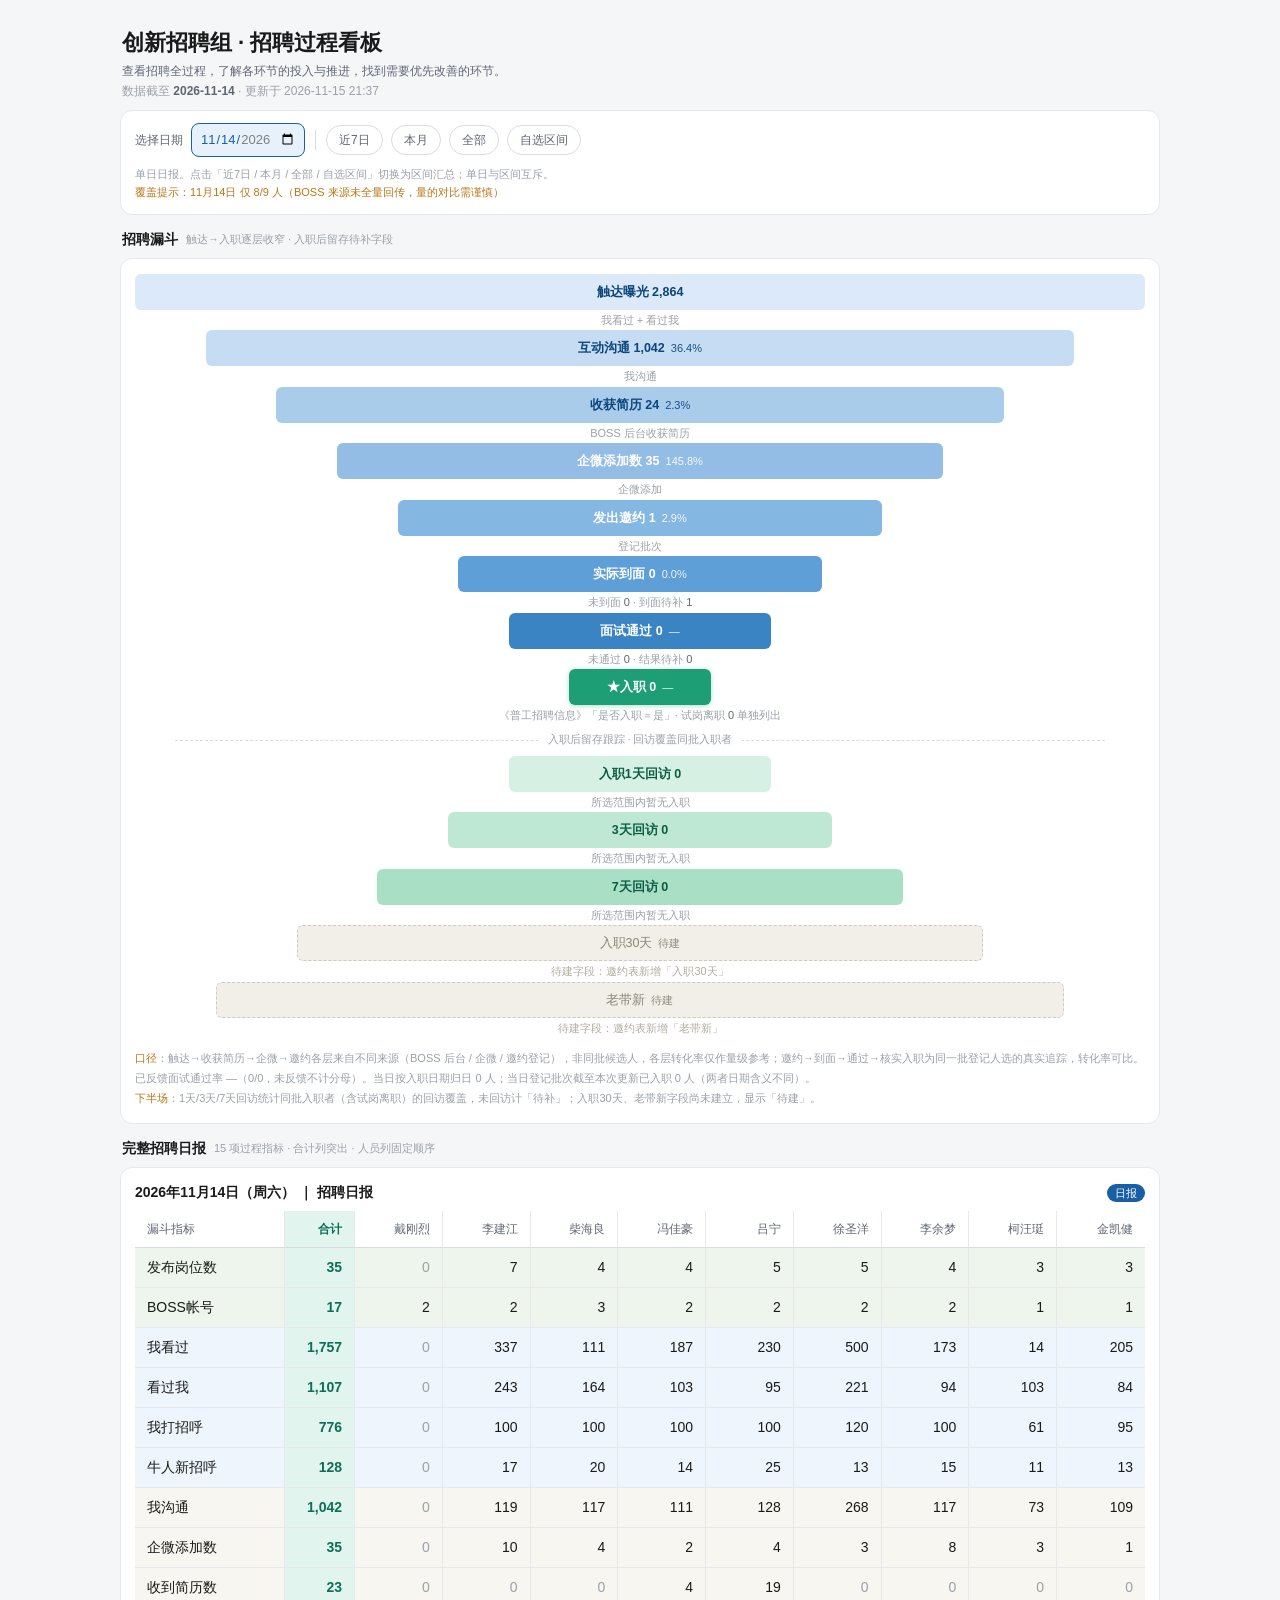
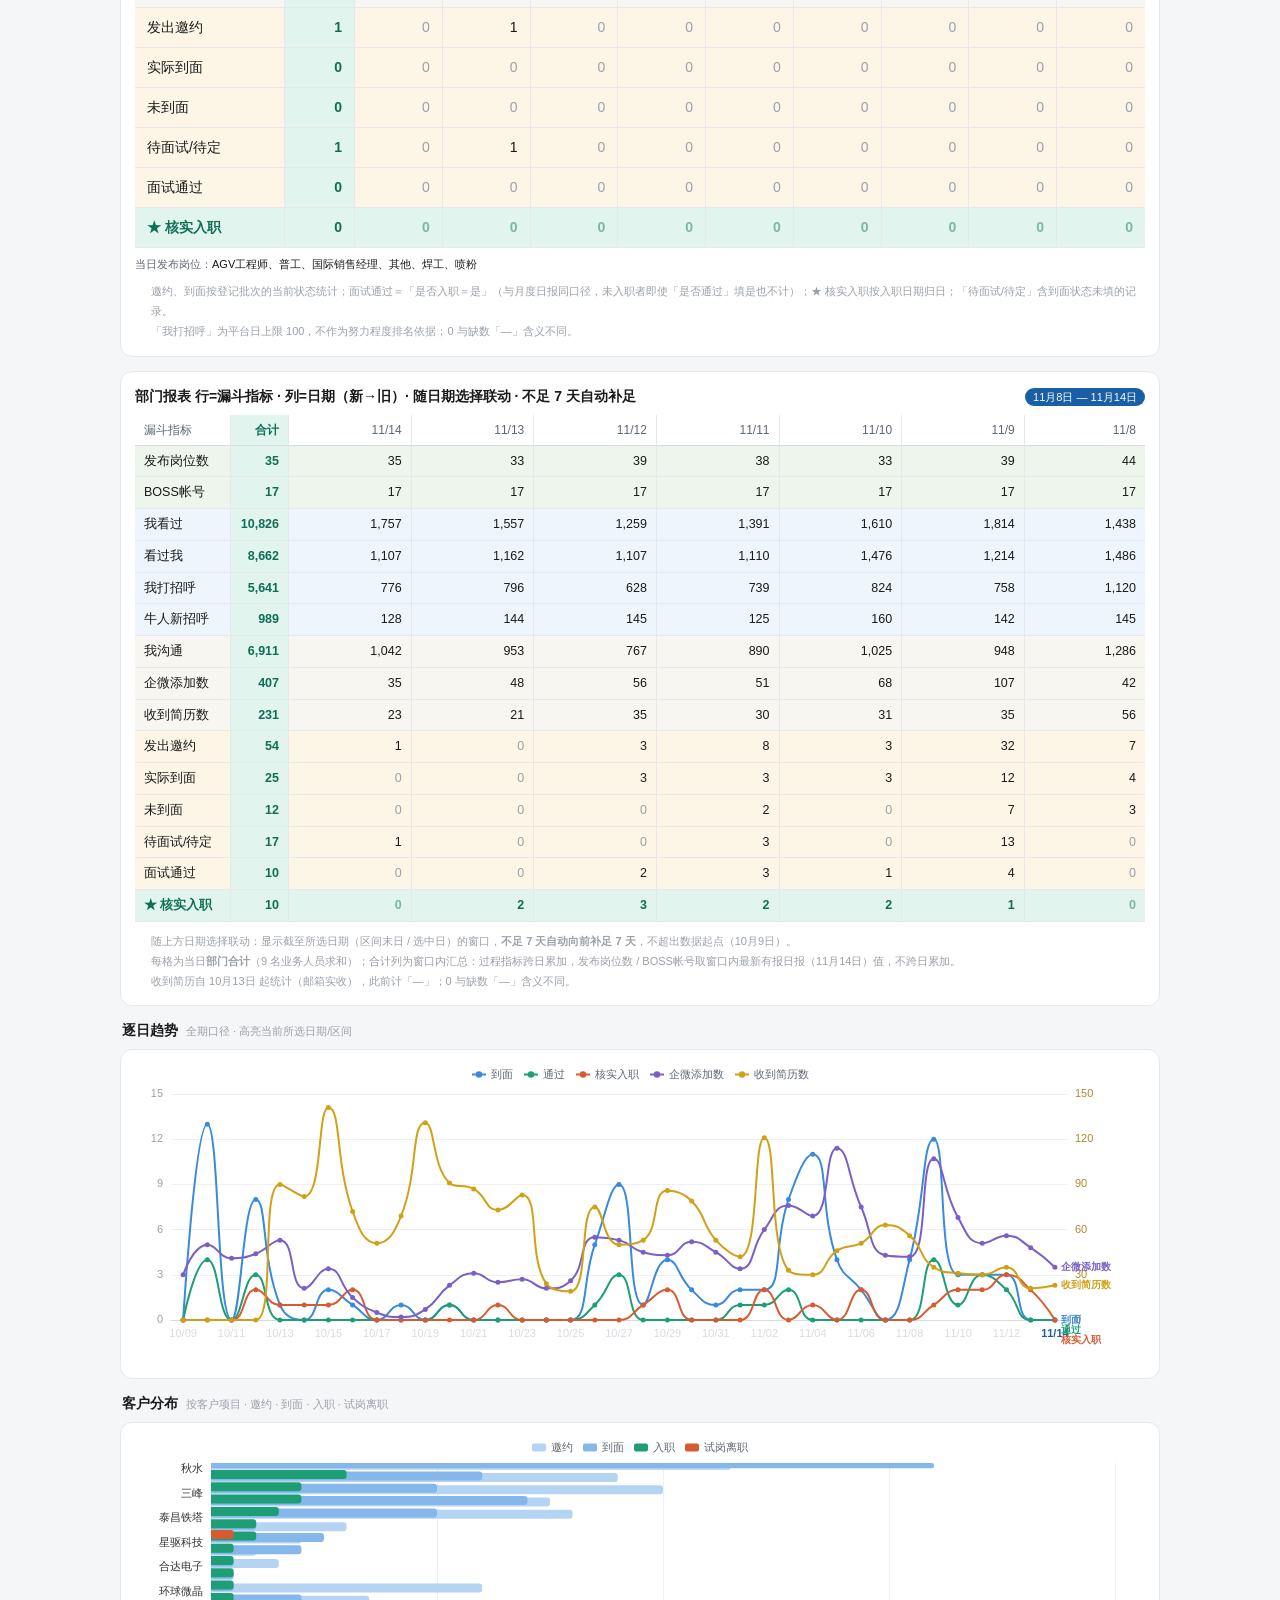
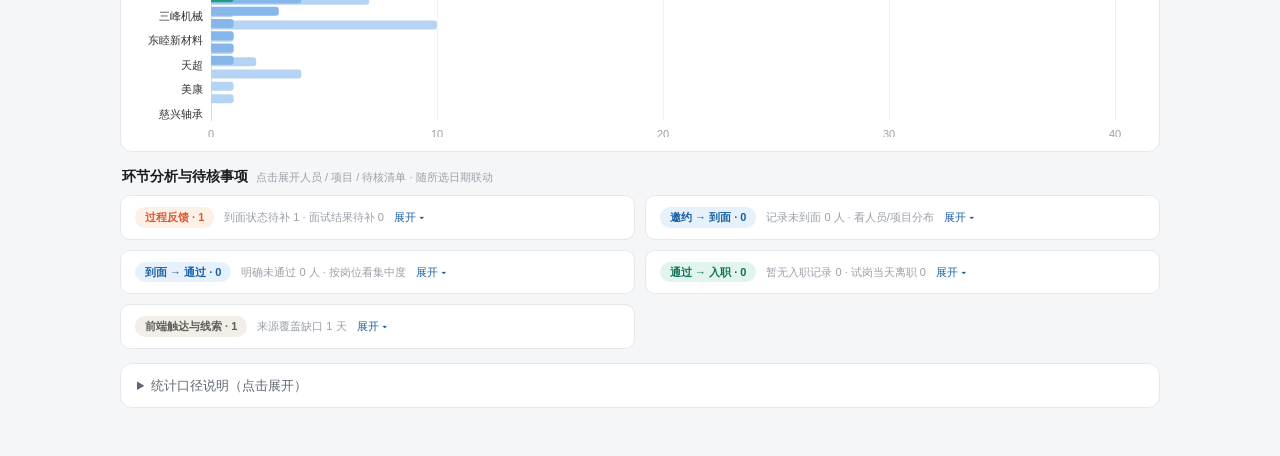
==== commit de089c9f: "Update dashboard data · 2026-11-14 · generated 2026-11-15 21:37" ====
--- a/embeds/dashboard.html
+++ b/embeds/dashboard.html
@@ -278,7 +278,7 @@
 </div>
 
 <script>
-window.__DATA__ = {"meta": {"generated_at": "2026-11-15 15:02", "latest_report": "2026-11-14", "first_day": "2026-10-09", "range": {"from": "2026-10-09", "to": "2026-11-14"}, "people": ["戴刚烈", "李建江", "柴海良", "冯佳豪", "吕宁", "徐圣洋", "李余梦", "柯汪珽", "金凯健"], "rcv_start": "2026-10-13", "health": {"boss": "2026-11-14", "resume": "2026-11-14", "wecom": "2026-11-15", "invite": "2026-11-15", "onboard": "2026-11-15"}, "snapshot": {"dir": "C:\\Users\\A1\\WorkBuddy\\Claw\\outputs\\wecom_snapshot\\2026-11-15", "taken": "2026-11-15"}, "wecom_source": {"2026-11-08": {"戴刚烈": "detail", "李建江": "detail", "柴海良": "detail", "冯佳豪": "detail", "吕宁": "detail", "徐圣洋": "dashboard", "李余梦": "detail", "柯汪珽": "dashboard", "金凯健": "detail"}, "2026-11-09": {"戴刚烈": "detail", "李建江": "detail", "柴海良": "detail", "冯佳豪": "detail", "吕宁": "detail", "徐圣洋": "detail", "李余梦": "detail", "柯汪珽": "detail", "金凯健": "detail"}, "2026-11-14": {"戴刚烈": "sheet", "李建江": "detail", "柴海良": "detail", "冯佳豪": "detail", "吕宁": "detail", "徐圣洋": "detail", "李余梦": "detail", "柯汪珽": "detail", "金凯健": "detail"}, "2026-11-13": {"戴刚烈": "detail", "李建江": "detail", "柴海良": "detail", "冯佳豪": "detail", "吕宁": "detail", "徐圣洋": "detail", "李余梦": "detail", "柯汪珽": "detail", "金凯健": "detail"}, "2026-11-12": {"戴刚烈": "detail", "李建江": "detail", "柴海良": "detail", "冯佳豪": "detail", "吕宁": "detail", "徐圣洋": "detail", "李余梦": "detail", "柯汪珽": "detail", "金凯健": "detail"}, "2026-11-11": {"戴刚烈": "detail", "李建江": "detail", "柴海良": "detail", "冯佳豪": "detail", "吕宁": "detail", "徐圣洋": "detail", "李余梦": "detail", "柯汪珽": "detail", "金凯健": "detail"}, "2026-11-10": {"戴刚烈": "detail", "李建江": "detail", "柴海良": "detail", "冯佳豪": "detail", "吕宁": "detail", "徐圣洋": "detail", "李余梦": "detail", "柯汪珽": "detail", "金凯健": "detail"}}}, "daily": {"2026-10-09": {"metrics": {"发布岗位数": [2, 4, 3, 3, 3, 0, 0, 0, 0], "BOSS帐号": [2, 2, 3, 2, 2, 2, 2, 1, 1], "我看过": [11, 11, 140, 0, 1, 0, 0, 0, 0], "看过我": [42, 117, 434, 0, 170, 0, 0, 0, 0], "我打招呼": [31, 0, 50, 0, 9, 0, 0, 0, 0], "牛人新招呼": [9, 18, 48, 0, 13, 0, 0, 0, 0], "我沟通": [38, 18, 88, 0, 12, 0, 0, 0, 0], "企微添加数": [2, 11, 16, 1, 0, 0, 0, 0, 0], "收到简历数": null, "发出邀约": [0, 0, 0, 0, 0, 0, 0, 0, 0], "实际到面": [0, 0, 0, 0, 0, 0, 0, 0, 0], "未到面": [0, 0, 0, 0, 0, 0, 0, 0, 0], "待面试/待定": [0, 0, 0, 0, 0, 0, 0, 0, 0], "面试通过": [0, 0, 0, 0, 0, 0, 0, 0, 0], "核实入职": [0, 0, 0, 0, 0, 0, 0, 0, 0], "收获简历": [0, 0, 0, 0, 0, 0, 0, 0, 0]}, "positions": ["检验员", "普工", "半导体普工"], "covered": 5, "has_report": true}, "2026-10-10": {"metrics": {"发布岗位数": [5, 4, 5, 3, 3, 0, 0, 0, 0], "BOSS帐号": [2, 2, 3, 2, 2, 2, 2, 1, 1], "我看过": [9, 528, 161, 8, 41, 0, 0, 0, 0], "看过我": [155, 423, 610, 100, 268, 0, 0, 0, 0], "我打招呼": [0, 100, 144, 6, 46, 0, 0, 0, 0], "牛人新招呼": [20, 50, 88, 10, 29, 0, 0, 0, 0], "我沟通": [21, 147, 211, 9, 71, 0, 0, 0, 0], "企微添加数": [3, 19, 22, 6, 0, 0, 0, 0, 0], "收到简历数": null, "发出邀约": [2, 2, 5, 2, 5, 0, 0, 0, 0], "实际到面": [2, 1, 3, 2, 5, 0, 0, 0, 0], "未到面": [0, 1, 2, 0, 0, 0, 0, 0, 0], "待面试/待定": [0, 0, 0, 0, 0, 0, 0, 0, 0], "面试通过": [0, 1, 1, 1, 1, 0, 0, 0, 0], "核实入职": [0, 0, 0, 0, 0, 0, 0, 0, 0], "收获简历": [0, 0, 0, 0, 0, 0, 0, 0, 0]}, "positions": ["检验员", "半导体普工", "普工"], "covered": 5, "has_report": true}, "2026-10-11": {"metrics": {"发布岗位数": [5, 5, 4, 3, 2, 0, 0, 0, 0], "BOSS帐号": [2, 2, 3, 2, 2, 2, 2, 1, 1], "我看过": [117, 412, 189, 65, 52, 0, 0, 0, 0], "看过我": [168, 290, 435, 100, 63, 0, 0, 0, 0], "我打招呼": [100, 100, 50, 19, 31, 0, 0, 0, 0], "牛人新招呼": [20, 33, 44, 8, 1, 0, 0, 0, 0], "我沟通": [123, 139, 96, 24, 32, 0, 0, 0, 0], "企微添加数": [0, 21, 18, 2, 0, 0, 0, 0, 0], "收到简历数": null, "发出邀约": [0, 0, 0, 0, 0, 0, 0, 0, 0], "实际到面": [0, 0, 0, 0, 0, 0, 0, 0, 0], "未到面": [0, 0, 0, 0, 0, 0, 0, 0, 0], "待面试/待定": [0, 0, 0, 0, 0, 0, 0, 0, 0], "面试通过": [0, 0, 0, 0, 0, 0, 0, 0, 0], "核实入职": [0, 0, 0, 0, 0, 0, 0, 0, 0], "收获简历": [0, 0, 0, 0, 0, 0, 0, 0, 0]}, "positions": ["半导体普工", "检验员"], "covered": 5, "has_report": true}, "2026-10-12": {"metrics": {"发布岗位数": [4, 8, 4, 4, 2, 0, 0, 0, 0], "BOSS帐号": [2, 2, 3, 2, 2, 2, 2, 1, 1], "我看过": [184, 167, 367, 67, 27, 0, 0, 0, 0], "看过我": [210, 351, 336, 170, 88, 0, 0, 0, 0], "我打招呼": [100, 100, 94, 39, 49, 0, 0, 0, 0], "牛人新招呼": [23, 38, 53, 15, 10, 0, 0, 0, 0], "我沟通": [125, 138, 128, 48, 55, 0, 0, 0, 0], "企微添加数": [6, 23, 6, 4, 5, 0, 0, 0, 0], "收到简历数": null, "发出邀约": [0, 5, 5, 2, 4, 0, 0, 0, 0], "实际到面": [0, 1, 3, 2, 2, 0, 0, 0, 0], "未到面": [0, 3, 0, 0, 0, 0, 0, 0, 0], "待面试/待定": [0, 1, 2, 0, 2, 0, 0, 0, 0], "面试通过": [0, 1, 0, 2, 0, 0, 0, 0, 0], "核实入职": [0, 1, 1, 0, 0, 0, 0, 0, 0], "收获简历": [0, 0, 0, 0, 0, 0, 0, 0, 0]}, "positions": ["检验员", "半导体普工", "仓管员"], "covered": 5, "has_report": true}, "2026-10-13": {"metrics": {"发布岗位数": [6, 5, 4, 4, 2, 0, 0, 0, 0], "BOSS帐号": [2, 2, 3, 2, 2, 2, 2, 1, 1], "我看过": [6, 338, 54, 24, 13, 0, 0, 0, 0], "看过我": [782, 288, 455, 273, 138, 0, 0, 0, 0], "我打招呼": [100, 100, 26, 21, 17, 0, 0, 0, 0], "牛人新招呼": [148, 36, 72, 32, 27, 0, 0, 0, 0], "我沟通": [220, 130, 59, 32, 24, 0, 0, 0, 0], "企微添加数": [21, 13, 11, 6, 2, 0, 0, 0, 0], "收到简历数": [63, 11, 5, 7, 4, 0, 0, 0, 0], "发出邀约": [0, 1, 0, 1, 0, 0, 0, 0, 0], "实际到面": [0, 1, 0, 0, 0, 0, 0, 0, 0], "未到面": [0, 0, 0, 1, 0, 0, 0, 0, 0], "待面试/待定": [0, 0, 0, 0, 0, 0, 0, 0, 0], "面试通过": [0, 0, 0, 0, 0, 0, 0, 0, 0], "核实入职": [0, 1, 0, 0, 0, 0, 0, 0, 0], "收获简历": [63, 11, 4, 7, 4, 0, 0, 0, 0]}, "positions": ["检验员", "仓管员", "半导体普工"], "covered": 5, "has_report": true}, "2026-10-14": {"metrics": {"发布岗位数": [6, 7, 4, 4, 2, 0, 0, 0, 0], "BOSS帐号": [2, 2, 3, 2, 2, 2, 2, 1, 1], "我看过": [3, 155, 105, 52, 28, 0, 0, 0, 0], "看过我": [567, 211, 325, 171, 88, 0, 0, 0, 0], "我打招呼": [100, 100, 88, 32, 16, 0, 0, 0, 0], "牛人新招呼": [106, 35, 28, 19, 18, 0, 0, 0, 0], "我沟通": [230, 130, 108, 43, 23, 0, 0, 0, 0], "企微添加数": [9, 5, 3, 3, 1, 0, 0, 0, 0], "收到简历数": [72, 6, 0, 3, 1, 0, 0, 0, 0], "发出邀约": [1, 0, 0, 0, 0, 0, 0, 0, 0], "实际到面": [0, 0, 0, 0, 0, 0, 0, 0, 0], "未到面": [0, 0, 0, 0, 0, 0, 0, 0, 0], "待面试/待定": [1, 0, 0, 0, 0, 0, 0, 0, 0], "面试通过": [0, 0, 0, 0, 0, 0, 0, 0, 0], "核实入职": [0, 0, 0, 0, 1, 0, 0, 0, 0], "收获简历": [72, 5, 0, 2, 1, 0, 0, 0, 0]}, "positions": ["国际销售经理", "仓管员", "检验员", "半导体普工"], "covered": 5, "has_report": true}, "2026-10-15": {"metrics": {"发布岗位数": [2, 6, 4, 4, 2, 0, 0, 0, 0], "BOSS帐号": [2, 2, 3, 2, 2, 2, 2, 1, 1], "我看过": [58, 77, 30, 138, 81, 0, 0, 0, 0], "看过我": [473, 233, 395, 175, 122, 0, 0, 0, 0], "我打招呼": [100, 13, 2, 57, 32, 0, 0, 0, 0], "牛人新招呼": [88, 28, 89, 18, 16, 0, 0, 0, 0], "我沟通": [219, 41, 67, 66, 44, 0, 0, 0, 0], "企微添加数": [14, 6, 5, 4, 5, 0, 0, 0, 0], "收到简历数": [86, 3, 39, 6, 7, 0, 0, 0, 0], "发出邀约": [0, 2, 1, 1, 0, 0, 0, 0, 0], "实际到面": [0, 1, 0, 1, 0, 0, 0, 0, 0], "未到面": [0, 0, 0, 0, 0, 0, 0, 0, 0], "待面试/待定": [0, 1, 1, 0, 0, 0, 0, 0, 0], "面试通过": [0, 0, 0, 0, 0, 0, 0, 0, 0], "核实入职": [0, 0, 0, 1, 0, 0, 0, 0, 0], "收获简历": [86, 3, 39, 6, 7, 0, 0, 0, 0]}, "positions": ["仓管员", "国际销售经理", "检验员"], "covered": 5, "has_report": true}, "2026-10-16": {"metrics": {"发布岗位数": [4, 6, 4, 4, 2, 0, 0, 0, 0], "BOSS帐号": [2, 2, 3, 2, 2, 2, 2, 1, 1], "我看过": [69, 44, 57, 84, 115, 0, 0, 0, 0], "看过我": [401, 81, 245, 128, 77, 0, 0, 0, 0], "我打招呼": [100, 50, 39, 62, 34, 0, 0, 0, 0], "牛人新招呼": [93, 3, 38, 14, 21, 0, 0, 0, 0], "我沟通": [227, 54, 87, 73, 50, 0, 0, 0, 0], "企微添加数": [5, 1, 1, 6, 2, 0, 0, 0, 0], "收到简历数": [49, 0, 10, 3, 10, 0, 0, 0, 0], "发出邀约": [0, 0, 0, 0, 1, 0, 0, 0, 0], "实际到面": [0, 0, 0, 0, 1, 0, 0, 0, 0], "未到面": [0, 0, 0, 0, 0, 0, 0, 0, 0], "待面试/待定": [0, 0, 0, 0, 0, 0, 0, 0, 0], "面试通过": [0, 0, 0, 0, 0, 0, 0, 0, 0], "核实入职": [0, 0, 0, 2, 0, 0, 0, 0, 0], "收获简历": [49, 0, 10, 3, 10, 0, 0, 0, 0]}, "positions": ["国际销售经理", "仓管员", "检验员"], "covered": 5, "has_report": true}, "2026-10-17": {"metrics": {"发布岗位数": [4, 0, 0, 0, 0, 0, 0, 0, 0], "BOSS帐号": [2, 2, 3, 2, 2, 2, 2, 1, 1], "我看过": [57, 0, 0, 0, 0, 0, 0, 0, 0], "看过我": [306, 0, 0, 0, 0, 0, 0, 0, 0], "我打招呼": [100, 0, 0, 0, 0, 0, 0, 0, 0], "牛人新招呼": [71, 0, 0, 0, 0, 0, 0, 0, 0], "我沟通": [213, 0, 0, 0, 0, 0, 0, 0, 0], "企微添加数": [2, 2, 1, 0, 0, 0, 0, 0, 0], "收到简历数": [48, 0, 3, 0, 0, 0, 0, 0, 0], "发出邀约": [0, 0, 0, 0, 0, 0, 0, 0, 0], "实际到面": [0, 0, 0, 0, 0, 0, 0, 0, 0], "未到面": [0, 0, 0, 0, 0, 0, 0, 0, 0], "待面试/待定": [0, 0, 0, 0, 0, 0, 0, 0, 0], "面试通过": [0, 0, 0, 0, 0, 0, 0, 0, 0], "核实入职": [0, 0, 0, 0, 0, 0, 0, 0, 0], "收获简历": [50, 0, 0, 0, 0, 0, 0, 0, 0]}, "positions": ["国际销售经理", "仓管员"], "covered": 1, "has_report": true}, "2026-10-18": {"metrics": {"发布岗位数": [4, 0, 0, 0, 0, 0, 0, 0, 0], "BOSS帐号": [2, 2, 3, 2, 2, 2, 2, 1, 1], "我看过": [24, 0, 0, 0, 0, 0, 0, 0, 0], "看过我": [381, 0, 0, 0, 0, 0, 0, 0, 0], "我打招呼": [100, 0, 0, 0, 0, 0, 0, 0, 0], "牛人新招呼": [92, 0, 0, 0, 0, 0, 0, 0, 0], "我沟通": [228, 0, 0, 0, 0, 0, 0, 0, 0], "企微添加数": [2, 0, 0, 0, 0, 0, 0, 0, 0], "收到简历数": [68, 0, 0, 0, 1, 0, 0, 0, 0], "发出邀约": [0, 1, 0, 0, 0, 0, 0, 0, 0], "实际到面": [0, 1, 0, 0, 0, 0, 0, 0, 0], "未到面": [0, 0, 0, 0, 0, 0, 0, 0, 0], "待面试/待定": [0, 0, 0, 0, 0, 0, 0, 0, 0], "面试通过": [0, 0, 0, 0, 0, 0, 0, 0, 0], "核实入职": [0, 0, 0, 0, 0, 0, 0, 0, 0], "收获简历": [68, 0, 0, 0, 0, 0, 0, 0, 0]}, "positions": ["国际销售经理", "仓管员"], "covered": 1, "has_report": true}, "2026-10-19": {"metrics": {"发布岗位数": [4, 0, 4, 4, 4, 0, 0, 0, 0], "BOSS帐号": [2, 2, 3, 2, 2, 2, 2, 1, 1], "我看过": [5, 0, 60, 71, 61, 0, 0, 0, 0], "看过我": [613, 0, 130, 90, 113, 0, 0, 0, 0], "我打招呼": [100, 0, 47, 52, 54, 0, 0, 0, 0], "牛人新招呼": [202, 0, 8, 5, 20, 0, 0, 0, 0], "我沟通": [346, 0, 59, 55, 69, 0, 0, 0, 0], "企微添加数": [1, 0, 0, 4, 2, 0, 0, 0, 0], "收到简历数": [124, 0, 1, 3, 3, 0, 0, 0, 0], "发出邀约": [0, 0, 0, 0, 0, 0, 0, 0, 0], "实际到面": [0, 0, 0, 0, 0, 0, 0, 0, 0], "未到面": [0, 0, 0, 0, 0, 0, 0, 0, 0], "待面试/待定": [0, 0, 0, 0, 0, 0, 0, 0, 0], "面试通过": [0, 0, 0, 0, 0, 0, 0, 0, 0], "核实入职": [0, 0, 0, 0, 0, 0, 0, 0, 0], "收获简历": [124, 0, 1, 2, 3, 0, 0, 0, 0]}, "positions": ["国际销售经理", "仓管员", "检验员", "普工/操作工", "普工"], "covered": 4, "has_report": true}, "2026-10-20": {"metrics": {"发布岗位数": [6, 0, 5, 5, 4, 0, 0, 0, 0], "BOSS帐号": [2, 2, 3, 2, 2, 2, 2, 1, 1], "我看过": [15, 0, 133, 152, 115, 0, 0, 0, 0], "看过我": [486, 0, 126, 103, 121, 0, 0, 0, 0], "我打招呼": [100, 0, 58, 79, 61, 0, 0, 0, 0], "牛人新招呼": [112, 0, 13, 7, 8, 0, 0, 0, 0], "我沟通": [255, 0, 73, 83, 73, 0, 0, 0, 0], "企微添加数": [16, 0, 2, 2, 3, 0, 0, 0, 0], "收到简历数": [82, 0, 4, 0, 5, 0, 0, 0, 0], "发出邀约": [0, 0, 0, 0, 1, 0, 0, 0, 0], "实际到面": [0, 0, 0, 0, 1, 0, 0, 0, 0], "未到面": [0, 0, 0, 0, 0, 0, 0, 0, 0], "待面试/待定": [0, 0, 0, 0, 0, 0, 0, 0, 0], "面试通过": [0, 0, 0, 0, 1, 0, 0, 0, 0], "核实入职": [0, 0, 0, 0, 0, 0, 0, 0, 0], "收获简历": [82, 0, 4, 0, 5, 0, 0, 0, 0]}, "positions": ["国际销售经理", "仓管员", "会计", "检验员", "普工/操作工", "普工"], "covered": 4, "has_report": true}, "2026-10-21": {"metrics": {"发布岗位数": [6, 0, 4, 4, 4, 0, 0, 0, 0], "BOSS帐号": [2, 2, 3, 2, 2, 2, 2, 1, 1], "我看过": [124, 0, 368, 138, 66, 0, 0, 0, 0], "看过我": [575, 0, 123, 84, 105, 0, 0, 0, 0], "我打招呼": [100, 0, 100, 100, 93, 0, 0, 0, 0], "牛人新招呼": [110, 0, 12, 11, 14, 0, 0, 0, 0], "我沟通": [246, 0, 111, 103, 106, 0, 0, 0, 0], "企微添加数": [22, 0, 2, 2, 5, 0, 0, 0, 0], "收到简历数": [79, 0, 2, 4, 2, 0, 0, 0, 0], "发出邀约": [0, 0, 0, 0, 0, 0, 0, 0, 0], "实际到面": [0, 0, 0, 0, 0, 0, 0, 0, 0], "未到面": [0, 0, 0, 0, 0, 0, 0, 0, 0], "待面试/待定": [0, 0, 0, 0, 0, 0, 0, 0, 0], "面试通过": [0, 0, 0, 0, 0, 0, 0, 0, 0], "核实入职": [0, 0, 0, 0, 0, 0, 0, 0, 0], "收获简历": [79, 0, 2, 2, 2, 0, 0, 0, 0]}, "positions": ["国际销售经理", "仓管员", "会计", "检验员", "普工"], "covered": 4, "has_report": true}, "2026-10-22": {"metrics": {"发布岗位数": [5, 0, 4, 4, 4, 0, 0, 0, 0], "BOSS帐号": [2, 2, 3, 2, 2, 2, 2, 1, 1], "我看过": [198, 0, 400, 279, 141, 0, 0, 0, 0], "看过我": [546, 0, 110, 133, 109, 0, 0, 0, 0], "我打招呼": [100, 0, 100, 100, 100, 0, 0, 0, 0], "牛人新招呼": [85, 0, 13, 37, 16, 0, 0, 0, 0], "我沟通": [235, 0, 110, 113, 117, 0, 0, 0, 0], "企微添加数": [14, 0, 4, 0, 7, 0, 0, 0, 0], "收到简历数": [63, 0, 2, 3, 5, 0, 0, 0, 0], "发出邀约": [0, 0, 0, 0, 1, 0, 0, 0, 0], "实际到面": [0, 0, 0, 0, 0, 0, 0, 0, 0], "未到面": [0, 0, 0, 0, 1, 0, 0, 0, 0], "待面试/待定": [0, 0, 0, 0, 0, 0, 0, 0, 0], "面试通过": [0, 0, 0, 0, 0, 0, 0, 0, 0], "核实入职": [0, 0, 0, 0, 1, 0, 0, 0, 0], "收获简历": [64, 0, 1, 3, 5, 0, 0, 0, 0]}, "positions": ["国际销售经理", "会计", "仓管员", "检验员", "普工"], "covered": 4, "has_report": true}, "2026-10-23": {"metrics": {"发布岗位数": [5, 3, 4, 4, 2, 0, 0, 0, 0], "BOSS帐号": [2, 2, 3, 2, 2, 2, 2, 1, 1], "我看过": [145, 83, 176, 17, 68, 0, 0, 0, 0], "看过我": [341, 30, 80, 69, 70, 0, 0, 0, 0], "我打招呼": [100, 50, 99, 99, 47, 0, 0, 0, 0], "牛人新招呼": [70, 5, 10, 7, 20, 0, 0, 0, 0], "我沟通": [221, 54, 108, 105, 68, 0, 0, 0, 0], "企微添加数": [12, 0, 6, 2, 7, 0, 0, 0, 0], "收到简历数": [65, 0, 1, 3, 14, 0, 0, 0, 0], "发出邀约": [0, 0, 0, 0, 0, 0, 0, 0, 0], "实际到面": [0, 0, 0, 0, 0, 0, 0, 0, 0], "未到面": [0, 0, 0, 0, 0, 0, 0, 0, 0], "待面试/待定": [0, 0, 0, 0, 0, 0, 0, 0, 0], "面试通过": [0, 0, 0, 0, 0, 0, 0, 0, 0], "核实入职": [0, 0, 0, 0, 0, 0, 0, 0, 0], "收获简历": [65, 0, 1, 0, 14, 0, 0, 0, 0]}, "positions": ["仓管员", "国际销售经理", "会计", "普工", "检验员"], "covered": 5, "has_report": true}, "2026-10-24": {"metrics": {"发布岗位数": [7, 5, 0, 4, 2, 0, 0, 0, 0], "BOSS帐号": [2, 2, 3, 2, 2, 2, 2, 1, 1], "我看过": [170, 75, 0, 195, 82, 0, 0, 0, 0], "看过我": [219, 64, 0, 96, 51, 0, 0, 0, 0], "我打招呼": [100, 50, 0, 100, 50, 0, 0, 0, 0], "牛人新招呼": [46, 4, 0, 7, 11, 0, 0, 0, 0], "我沟通": [162, 64, 0, 106, 61, 0, 0, 0, 0], "企微添加数": [8, 7, 2, 3, 1, 0, 0, 0, 0], "收到简历数": [13, 1, 0, 1, 9, 0, 0, 0, 0], "发出邀约": [0, 0, 0, 0, 0, 0, 0, 0, 0], "实际到面": [0, 0, 0, 0, 0, 0, 0, 0, 0], "未到面": [0, 0, 0, 0, 0, 0, 0, 0, 0], "待面试/待定": [0, 0, 0, 0, 0, 0, 0, 0, 0], "面试通过": [0, 0, 0, 0, 0, 0, 0, 0, 0], "核实入职": [0, 0, 0, 0, 0, 0, 0, 0, 0], "收获简历": [12, 1, 0, 0, 8, 0, 0, 0, 0]}, "positions": ["国际销售经理", "仓管员", "普工", "会计", "检验员"], "covered": 4, "has_report": true}, "2026-10-25": {"metrics": {"发布岗位数": [6, 4, 4, 4, 2, 0, 0, 0, 0], "BOSS帐号": [2, 2, 3, 2, 2, 2, 2, 1, 1], "我看过": [153, 45, 1, 275, 69, 0, 0, 0, 0], "看过我": [217, 112, 75, 80, 84, 0, 0, 0, 0], "我打招呼": [100, 50, 0, 100, 50, 0, 0, 0, 0], "牛人新招呼": [35, 9, 10, 1, 16, 0, 0, 0, 0], "我沟通": [155, 63, 1, 102, 67, 0, 0, 0, 0], "企微添加数": [13, 11, 1, 0, 1, 0, 0, 0, 0], "收到简历数": [14, 0, 0, 0, 5, 0, 0, 0, 0], "发出邀约": [0, 0, 0, 0, 0, 0, 0, 0, 0], "实际到面": [0, 0, 0, 0, 0, 0, 0, 0, 0], "未到面": [0, 0, 0, 0, 0, 0, 0, 0, 0], "待面试/待定": [0, 0, 0, 0, 0, 0, 0, 0, 0], "面试通过": [0, 0, 0, 0, 0, 0, 0, 0, 0], "核实入职": [0, 0, 0, 0, 0, 0, 0, 0, 0], "收获简历": [14, 0, 0, 0, 5, 0, 0, 0, 0]}, "positions": ["普工", "国际销售经理", "仓管员", "检验员"], "covered": 5, "has_report": true}, "2026-10-26": {"metrics": {"发布岗位数": [7, 9, 6, 6, 4, 0, 0, 0, 0], "BOSS帐号": [2, 2, 3, 2, 2, 2, 2, 1, 1], "我看过": [279, 187, 141, 203, 159, 0, 0, 0, 0], "看过我": [331, 452, 62, 146, 180, 0, 0, 0, 0], "我打招呼": [150, 55, 127, 143, 94, 0, 0, 0, 0], "牛人新招呼": [73, 103, 7, 8, 36, 0, 0, 0, 0], "我沟通": [241, 149, 135, 152, 133, 0, 0, 0, 0], "企微添加数": [17, 25, 5, 3, 5, 0, 0, 0, 0], "收到简历数": [28, 24, 2, 0, 21, 0, 0, 0, 0], "发出邀约": [0, 2, 2, 0, 1, 0, 0, 0, 0], "实际到面": [0, 2, 2, 0, 1, 0, 0, 0, 0], "未到面": [0, 0, 0, 0, 0, 0, 0, 0, 0], "待面试/待定": [0, 0, 0, 0, 0, 0, 0, 0, 0], "面试通过": [0, 0, 0, 0, 1, 0, 0, 0, 0], "核实入职": [0, 0, 0, 0, 0, 0, 0, 0, 0], "收获简历": [29, 24, 0, 0, 21, 0, 0, 0, 0]}, "positions": ["普工", "国际销售经理", "仓管员", "焊工", "喷粉", "折弯", "检验员"], "covered": 5, "has_report": true}, "2026-10-27": {"metrics": {"发布岗位数": [7, 16, 6, 6, 4, 4, 2, 0, 0], "BOSS帐号": [2, 2, 3, 2, 2, 2, 2, 1, 1], "我看过": [436, 188, 169, 218, 125, 300, 81, 0, 0], "看过我": [415, 370, 87, 147, 141, 200, 96, 0, 0], "我打招呼": [151, 200, 150, 60, 100, 22, 50, 0, 0], "牛人新招呼": [87, 61, 8, 25, 33, 40, 8, 0, 0], "我沟通": [246, 297, 162, 79, 138, 40, 56, 0, 0], "企微添加数": [19, 13, 5, 10, 5, 0, 1, 0, 0], "收到简历数": [30, 2, 0, 1, 17, 0, 0, 0, 0], "发出邀约": [6, 1, 0, 0, 6, 0, 0, 0, 0], "实际到面": [4, 1, 0, 0, 4, 0, 0, 0, 0], "未到面": [0, 0, 0, 0, 0, 0, 0, 0, 0], "待面试/待定": [2, 0, 0, 0, 2, 0, 0, 0, 0], "面试通过": [1, 1, 0, 0, 1, 0, 0, 0, 0], "核实入职": [0, 0, 0, 0, 0, 0, 0, 0, 0], "收获简历": [30, 2, 0, 1, 17, 3, 1, 0, 0]}, "positions": ["普工", "国际销售经理", "仓管员", "焊工", "AGV工程师", "喷粉", "折弯", "检验员"], "covered": 7, "has_report": true}, "2026-10-28": {"metrics": {"发布岗位数": [8, 10, 4, 4, 4, 7, 4, 0, 0], "BOSS帐号": [2, 2, 3, 2, 2, 2, 2, 1, 1], "我看过": [273, 168, 82, 165, 133, 530, 190, 0, 0], "看过我": [472, 282, 62, 139, 151, 337, 116, 0, 0], "我打招呼": [150, 150, 76, 61, 100, 250, 99, 0, 0], "牛人新招呼": [74, 27, 5, 19, 36, 32, 9, 0, 0], "我沟通": [252, 190, 83, 81, 133, 259, 109, 0, 0], "企微添加数": [15, 14, 1, 5, 4, 0, 6, 0, 0], "收到简历数": [30, 3, 0, 0, 20, 0, 0, 0, 0], "发出邀约": [1, 0, 0, 0, 1, 0, 0, 0, 0], "实际到面": [0, 0, 0, 0, 1, 0, 0, 0, 0], "未到面": [0, 0, 0, 0, 0, 0, 0, 0, 0], "待面试/待定": [1, 0, 0, 0, 0, 0, 0, 0, 0], "面试通过": [0, 0, 0, 0, 0, 0, 0, 0, 0], "核实入职": [0, 0, 0, 0, 1, 0, 0, 0, 0], "收获简历": [30, 3, 0, 0, 20, 3, 0, 0, 0]}, "positions": ["普工", "国际销售经理", "仓管员", "AGV工程师", "喷粉", "焊工", "折弯"], "covered": 7, "has_report": true}, "2026-10-29": {"metrics": {"发布岗位数": [9, 10, 4, 4, 4, 6, 4, 0, 0], "BOSS帐号": [2, 2, 3, 2, 2, 2, 2, 1, 1], "我看过": [495, 228, 13, 127, 165, 595, 187, 0, 0], "看过我": [262, 240, 48, 128, 136, 242, 100, 0, 0], "我打招呼": [150, 150, 10, 100, 100, 221, 100, 0, 0], "牛人新招呼": [58, 32, 5, 14, 35, 16, 17, 0, 0], "我沟通": [221, 188, 16, 114, 137, 288, 119, 0, 0], "企微添加数": [6, 11, 11, 4, 3, 0, 8, 0, 0], "收到简历数": [45, 4, 0, 0, 37, 0, 0, 0, 0], "发出邀约": [0, 1, 0, 1, 1, 0, 1, 0, 0], "实际到面": [0, 1, 0, 1, 1, 0, 1, 0, 0], "未到面": [0, 0, 0, 0, 0, 0, 0, 0, 0], "待面试/待定": [0, 0, 0, 0, 0, 0, 0, 0, 0], "面试通过": [0, 0, 0, 0, 0, 0, 0, 0, 0], "核实入职": [0, 1, 0, 0, 1, 0, 0, 0, 0], "收获简历": [29, 2, 0, 0, 24, 1, 0, 0, 0]}, "positions": ["国际销售经理", "普工", "焊工", "喷粉", "AGV工程师"], "covered": 7, "has_report": true}, "2026-10-30": {"metrics": {"发布岗位数": [7, 9, 4, 4, 4, 10, 4, 0, 0], "BOSS帐号": [2, 2, 3, 2, 2, 2, 2, 1, 1], "我看过": [343, 438, 109, 87, 167, 1356, 196, 0, 0], "看过我": [127, 220, 185, 139, 144, 274, 110, 0, 0], "我打招呼": [141, 150, 100, 100, 59, 250, 100, 0, 0], "牛人新招呼": [23, 35, 22, 18, 32, 22, 11, 0, 0], "我沟通": [170, 189, 120, 116, 87, 298, 114, 0, 0], "企微添加数": [7, 14, 12, 7, 7, 1, 4, 0, 0], "收到简历数": [24, 17, 0, 0, 38, 0, 0, 0, 0], "发出邀约": [0, 0, 0, 1, 0, 0, 2, 0, 0], "实际到面": [0, 0, 0, 1, 0, 0, 1, 0, 0], "未到面": [0, 0, 0, 0, 0, 0, 1, 0, 0], "待面试/待定": [0, 0, 0, 0, 0, 0, 0, 0, 0], "面试通过": [0, 0, 0, 0, 0, 0, 0, 0, 0], "核实入职": [0, 0, 0, 0, 0, 0, 0, 0, 0], "收获简历": [13, 17, 0, 0, 38, 2, 0, 0, 0]}, "positions": ["国际销售经理", "普工", "喷粉", "焊工", "AGV工程师"], "covered": 7, "has_report": true}, "2026-10-31": {"metrics": {"发布岗位数": [5, 10, 6, 4, 3, 5, 4, 0, 0], "BOSS帐号": [2, 2, 3, 2, 2, 2, 2, 1, 1], "我看过": [441, 337, 151, 84, 90, 1336, 161, 0, 0], "看过我": [128, 95, 198, 124, 102, 176, 84, 0, 0], "我打招呼": [150, 37, 150, 100, 21, 250, 100, 0, 0], "牛人新招呼": [18, 17, 25, 13, 32, 9, 5, 0, 0], "我沟通": [170, 55, 175, 114, 70, 280, 104, 0, 0], "企微添加数": [5, 9, 17, 2, 6, 2, 4, 0, 0], "收到简历数": [12, 3, 0, 0, 38, 0, 0, 0, 0], "发出邀约": [0, 0, 0, 1, 0, 0, 1, 0, 0], "实际到面": [0, 0, 0, 0, 0, 0, 1, 0, 0], "未到面": [0, 0, 0, 1, 0, 0, 0, 0, 0], "待面试/待定": [0, 0, 0, 0, 0, 0, 0, 0, 0], "面试通过": [0, 0, 0, 0, 0, 0, 0, 0, 0], "核实入职": [0, 0, 0, 0, 0, 0, 0, 0, 0], "收获简历": [10, 3, 0, 0, 38, 2, 0, 0, 0]}, "positions": ["国际销售经理", "普工", "喷粉", "AGV工程师"], "covered": 7, "has_report": true}, "2026-11-01": {"metrics": {"发布岗位数": [9, 12, 6, 4, 4, 5, 4, 0, 0], "BOSS帐号": [2, 2, 3, 2, 2, 2, 2, 1, 1], "我看过": [620, 333, 154, 39, 234, 1150, 151, 0, 0], "看过我": [197, 164, 286, 93, 85, 211, 71, 0, 0], "我打招呼": [150, 62, 150, 31, 36, 250, 100, 0, 0], "牛人新招呼": [34, 24, 30, 11, 11, 10, 11, 0, 0], "我沟通": [192, 96, 185, 43, 57, 265, 115, 0, 0], "企微添加数": [5, 5, 11, 1, 2, 1, 9, 0, 0], "收到简历数": [14, 3, 0, 0, 25, 0, 0, 0, 0], "发出邀约": [0, 0, 0, 0, 0, 0, 3, 0, 0], "实际到面": [0, 0, 0, 0, 0, 0, 2, 0, 0], "未到面": [0, 0, 0, 0, 0, 0, 1, 0, 0], "待面试/待定": [0, 0, 0, 0, 0, 0, 0, 0, 0], "面试通过": [0, 0, 0, 0, 0, 0, 1, 0, 0], "核实入职": [0, 0, 0, 0, 0, 0, 0, 0, 0], "收获简历": [13, 6, 0, 0, 25, 3, 0, 0, 0]}, "positions": ["国际销售经理", "普工", "焊工", "AGV工程师"], "covered": 7, "has_report": true}, "2026-11-02": {"metrics": {"发布岗位数": [7, 9, 7, 4, 8, 5, 4, 0, 0], "BOSS帐号": [2, 2, 3, 2, 2, 2, 2, 1, 1], "我看过": [353, 329, 152, 14, 304, 2188, 26, 0, 0], "看过我": [521, 206, 263, 162, 173, 274, 118, 0, 0], "我打招呼": [150, 150, 150, 100, 100, 250, 90, 0, 0], "牛人新招呼": [65, 46, 31, 20, 31, 21, 11, 0, 0], "我沟通": [229, 201, 169, 123, 142, 270, 102, 0, 0], "企微添加数": [14, 6, 11, 6, 13, 2, 8, 0, 0], "收到简历数": [66, 1, 0, 0, 54, 0, 0, 0, 0], "发出邀约": [2, 0, 0, 1, 2, 0, 2, 0, 0], "实际到面": [0, 0, 0, 1, 1, 0, 0, 0, 0], "未到面": [2, 0, 0, 0, 1, 0, 2, 0, 0], "待面试/待定": [0, 0, 0, 0, 0, 0, 0, 0, 0], "面试通过": [0, 0, 0, 1, 0, 0, 0, 0, 0], "核实入职": [1, 0, 0, 1, 0, 0, 0, 0, 0], "收获简历": [51, 7, 0, 0, 34, 2, 0, 0, 0]}, "positions": ["国际销售经理", "普工", "焊工", "AGV工程师"], "covered": 7, "has_report": true}, "2026-11-03": {"metrics": {"发布岗位数": [7, 11, 6, 4, 4, 5, 4, 0, 0], "BOSS帐号": [2, 2, 3, 2, 2, 2, 2, 1, 1], "我看过": [395, 112, 93, 3, 240, 1838, 36, 0, 0], "看过我": [265, 519, 216, 152, 124, 292, 146, 0, 0], "我打招呼": [100, 150, 150, 24, 100, 250, 100, 0, 0], "牛人新招呼": [38, 75, 26, 25, 22, 14, 21, 0, 0], "我沟通": [169, 229, 184, 42, 126, 280, 122, 0, 0], "企微添加数": [13, 23, 16, 4, 10, 1, 9, 0, 0], "收到简历数": [12, 1, 0, 0, 20, 0, 0, 0, 0], "发出邀约": [1, 8, 0, 0, 4, 2, 0, 0, 0], "实际到面": [0, 4, 0, 0, 4, 0, 0, 0, 0], "未到面": [1, 4, 0, 0, 0, 2, 0, 0, 0], "待面试/待定": [0, 0, 0, 0, 0, 0, 0, 0, 0], "面试通过": [0, 1, 0, 0, 1, 0, 0, 0, 0], "核实入职": [0, 0, 0, 0, 0, 0, 0, 0, 0], "收获简历": [12, 3, 0, 0, 20, 3, 0, 0, 0]}, "positions": ["普工", "国际销售经理", "AGV工程师", "叉车", "焊工"], "covered": 7, "has_report": true}, "2026-11-04": {"metrics": {"发布岗位数": [5, 11, 6, 4, 5, 5, 4, 0, 0], "BOSS帐号": [2, 2, 3, 2, 2, 2, 2, 1, 1], "我看过": [350, 293, 78, 45, 245, 2336, 38, 0, 0], "看过我": [219, 370, 99, 165, 138, 225, 129, 0, 0], "我打招呼": [100, 111, 143, 20, 100, 199, 100, 0, 0], "牛人新招呼": [39, 56, 9, 19, 23, 10, 15, 0, 0], "我沟通": [142, 166, 154, 46, 124, 216, 122, 0, 0], "企微添加数": [12, 23, 5, 7, 10, 2, 3, 7, 0], "收到简历数": [10, 1, 0, 1, 18, 0, 0, 0, 0], "发出邀约": [3, 6, 1, 1, 3, 0, 1, 2, 0], "实际到面": [1, 6, 0, 0, 3, 0, 1, 0, 0], "未到面": [2, 0, 1, 1, 0, 0, 0, 2, 0], "待面试/待定": [0, 0, 0, 0, 0, 0, 0, 0, 0], "面试通过": [0, 0, 0, 0, 0, 0, 0, 0, 0], "核实入职": [0, 0, 0, 0, 0, 0, 1, 0, 0], "收获简历": [10, 1, 0, 1, 18, 0, 0, 0, 0]}, "positions": ["国际销售经理", "普工", "AGV工程师", "喷粉", "焊工"], "covered": 7, "has_report": true}, "2026-11-05": {"metrics": {"发布岗位数": [7, 11, 6, 4, 6, 2, 4, 2, 2], "BOSS帐号": [2, 2, 3, 2, 2, 2, 2, 1, 1], "我看过": [259, 259, 45, 468, 197, 60, 139, 15, 3], "看过我": [173, 400, 260, 219, 141, 51, 121, 112, 101], "我打招呼": [100, 100, 127, 100, 100, 50, 100, 50, 47], "牛人新招呼": [33, 80, 41, 14, 26, 4, 16, 17, 14], "我沟通": [142, 177, 169, 119, 125, 55, 113, 67, 63], "企微添加数": [14, 35, 23, 5, 9, 2, 5, 11, 10], "收到简历数": [22, 10, 0, 0, 14, 0, 0, 0, 0], "发出邀约": [0, 0, 3, 0, 0, 0, 2, 4, 0], "实际到面": [0, 0, 0, 0, 0, 0, 1, 3, 0], "未到面": [0, 0, 0, 0, 0, 0, 1, 1, 0], "待面试/待定": [0, 0, 3, 0, 0, 0, 0, 0, 0], "面试通过": [0, 0, 0, 0, 0, 0, 0, 0, 0], "核实入职": [0, 0, 0, 0, 0, 0, 0, 0, 0], "收获简历": [22, 10, 0, 0, 14, 1, 0, 0, 0]}, "positions": ["普工", "国际销售经理", "其他", "机修", "喷粉", "焊工", "HRBP"], "covered": 9, "has_report": true}, "2026-11-06": {"metrics": {"发布岗位数": [5, 0, 6, 4, 4, 2, 4, 2, 2], "BOSS帐号": [2, 2, 3, 2, 2, 2, 2, 1, 1], "我看过": [210, 0, 158, 37, 103, 59, 208, 18, 44], "看过我": [109, 0, 128, 176, 164, 52, 137, 150, 64], "我打招呼": [100, 0, 140, 47, 100, 50, 100, 50, 42], "牛人新招呼": [16, 0, 20, 17, 24, 4, 16, 21, 10], "我沟通": [124, 0, 149, 58, 128, 52, 118, 66, 51], "企微添加数": [8, 28, 5, 5, 8, 5, 6, 5, 5], "收到简历数": [17, 7, 0, 0, 27, 0, 0, 0, 0], "发出邀约": [0, 3, 0, 1, 0, 1, 0, 0, 0], "实际到面": [0, 1, 0, 1, 0, 0, 0, 0, 0], "未到面": [0, 1, 0, 0, 0, 0, 0, 0, 0], "待面试/待定": [0, 1, 0, 0, 0, 1, 0, 0, 0], "面试通过": [0, 0, 0, 0, 0, 0, 0, 0, 0], "核实入职": [0, 1, 0, 0, 1, 0, 0, 0, 0], "收获简历": [16, 0, 0, 0, 27, 0, 0, 0, 0]}, "positions": ["国际销售经理", "普工", "其他", "机修", "折弯", "焊工"], "covered": 8, "has_report": true}, "2026-11-07": {"metrics": {"发布岗位数": [9, 6, 6, 4, 4, 0, 8, 3, 0], "BOSS帐号": [2, 2, 3, 2, 2, 2, 2, 1, 1], "我看过": [346, 286, 274, 291, 163, 0, 324, 117, 0], "看过我": [170, 222, 242, 242, 130, 0, 204, 128, 0], "我打招呼": [151, 103, 150, 100, 100, 0, 200, 100, 0], "牛人新招呼": [17, 25, 31, 13, 16, 0, 32, 22, 0], "我沟通": [177, 125, 172, 113, 118, 0, 234, 121, 0], "企微添加数": [8, 13, 7, 2, 3, 2, 4, 4, 0], "收到简历数": [17, 1, 0, 1, 44, 0, 0, 0, 0], "发出邀约": [0, 1, 0, 0, 0, 0, 0, 0, 0], "实际到面": [0, 0, 0, 0, 0, 0, 0, 0, 0], "未到面": [0, 1, 0, 0, 0, 0, 0, 0, 0], "待面试/待定": [0, 0, 0, 0, 0, 0, 0, 0, 0], "面试通过": [0, 0, 0, 0, 0, 0, 0, 0, 0], "核实入职": [0, 0, 0, 0, 0, 0, 0, 0, 0], "收获简历": [19, 1, 0, 1, 44, 0, 0, 0, 0]}, "positions": ["机修", "普工", "其他", "国际销售经理", "HRBP", "焊工"], "covered": 7, "has_report": true}, "2026-11-08": {"metrics": {"发布岗位数": [6, 0, 16, 4, 4, 0, 4, 6, 4], "BOSS帐号": [2, 2, 3, 2, 2, 2, 2, 1, 1], "我看过": [216, 0, 684, 227, 152, 0, 159, 0, 0], "看过我": [90, 0, 575, 222, 125, 0, 111, 238, 125], "我打招呼": [100, 0, 450, 100, 100, 0, 100, 200, 70], "牛人新招呼": [14, 0, 48, 23, 17, 0, 10, 21, 12], "我沟通": [125, 0, 498, 120, 132, 0, 113, 210, 88], "企微添加数": [1, 17, 2, 4, 5, 0, 10, 0, 3], "收到简历数": [13, 2, 0, 4, 37, 0, 0, 0, 0], "发出邀约": [0, 4, 0, 0, 2, 0, 0, 0, 1], "实际到面": [0, 2, 0, 0, 1, 0, 0, 0, 1], "未到面": [0, 2, 0, 0, 1, 0, 0, 0, 0], "待面试/待定": [0, 0, 0, 0, 0, 0, 0, 0, 0], "面试通过": [0, 0, 0, 0, 0, 0, 0, 0, 0], "核实入职": [0, 0, 0, 0, 0, 0, 0, 0, 0], "收获简历": [17, 0, 0, 4, 38, 0, 1, 0, 0]}, "positions": ["机修", "普工", "其他", "国际销售经理", "折弯", "焊工"], "covered": 7, "has_report": true}, "2026-11-09": {"metrics": {"发布岗位数": [0, 0, 8, 4, 5, 3, 8, 3, 8], "BOSS帐号": [2, 2, 3, 2, 2, 2, 2, 1, 1], "我看过": [0, 0, 267, 199, 74, 373, 202, 1, 698], "看过我": [0, 0, 329, 218, 160, 135, 129, 137, 106], "我打招呼": [0, 0, 154, 51, 100, 171, 107, 11, 164], "牛人新招呼": [0, 0, 33, 20, 30, 19, 21, 13, 6], "我沟通": [0, 0, 228, 68, 134, 184, 128, 34, 172], "企微添加数": [4, 47, 15, 7, 9, 4, 10, 9, 2], "收到简历数": [0, 8, 0, 3, 24, 0, 0, 0, 0], "发出邀约": [0, 14, 16, 0, 2, 0, 0, 0, 0], "实际到面": [0, 7, 3, 0, 2, 0, 0, 0, 0], "未到面": [0, 7, 0, 0, 0, 0, 0, 0, 0], "待面试/待定": [0, 0, 13, 0, 0, 0, 0, 0, 0], "面试通过": [0, 1, 3, 0, 0, 0, 0, 0, 0], "核实入职": [0, 0, 1, 0, 0, 0, 0, 0, 0], "收获简历": [0, 0, 0, 1, 25, 1, 0, 0, 0]}, "positions": ["普工", "机修", "其他", "国际销售经理", "AGV工程师", "焊工"], "covered": 7, "has_report": true}, "2026-11-10": {"metrics": {"发布岗位数": [0, 6, 6, 4, 4, 4, 6, 3, 0], "BOSS帐号": [2, 2, 3, 2, 2, 2, 2, 1, 1], "我看过": [0, 236, 231, 255, 111, 447, 219, 111, 0], "看过我": [0, 543, 223, 175, 168, 152, 83, 132, 0], "我打招呼": [0, 102, 150, 100, 100, 122, 150, 100, 0], "牛人新招呼": [0, 65, 16, 14, 29, 13, 10, 13, 0], "我沟通": [0, 174, 187, 106, 131, 145, 163, 119, 0], "企微添加数": [1, 25, 13, 5, 9, 3, 3, 6, 3], "收到简历数": [0, 1, 1, 2, 27, 0, 0, 0, 0], "发出邀约": [0, 1, 0, 0, 2, 0, 0, 0, 0], "实际到面": [0, 1, 0, 0, 2, 0, 0, 0, 0], "未到面": [0, 0, 0, 0, 0, 0, 0, 0, 0], "待面试/待定": [0, 0, 0, 0, 0, 0, 0, 0, 0], "面试通过": [0, 1, 0, 0, 0, 0, 0, 0, 0], "核实入职": [0, 0, 2, 0, 0, 0, 0, 0, 0], "收获简历": [0, 1, 1, 2, 27, 1, 0, 0, 0]}, "positions": ["AGV工程师", "普工", "机修", "国际销售经理", "其他", "HRBP", "叉车", "焊工"], "covered": 7, "has_report": true}, "2026-11-11": {"metrics": {"发布岗位数": [0, 7, 7, 4, 4, 3, 6, 3, 4], "BOSS帐号": [2, 2, 3, 2, 2, 2, 2, 1, 1], "我看过": [0, 138, 219, 197, 112, 109, 399, 81, 136], "看过我": [0, 109, 236, 165, 168, 104, 108, 123, 97], "我打招呼": [0, 46, 150, 1, 100, 91, 150, 101, 100], "牛人新招呼": [0, 14, 15, 28, 27, 11, 10, 8, 12], "我沟通": [0, 67, 186, 20, 129, 102, 163, 109, 114], "企微添加数": [1, 16, 6, 2, 7, 2, 7, 8, 2], "收到简历数": [0, 0, 0, 9, 21, 0, 0, 0, 0], "发出邀约": [0, 4, 0, 0, 0, 0, 1, 2, 1], "实际到面": [0, 2, 0, 0, 0, 0, 0, 1, 0], "未到面": [0, 2, 0, 0, 0, 0, 0, 0, 0], "待面试/待定": [0, 0, 0, 0, 0, 0, 1, 1, 1], "面试通过": [0, 2, 0, 0, 0, 0, 0, 1, 0], "核实入职": [0, 2, 0, 0, 0, 0, 0, 0, 0], "收获简历": [0, 0, 0, 9, 22, 1, 0, 0, 0]}, "positions": ["机修", "普工", "AGV工程师", "国际销售经理", "其他", "叉车", "HRBP", "焊工", "喷粉"], "covered": 8, "has_report": true}, "2026-11-12": {"metrics": {"发布岗位数": [0, 7, 9, 4, 5, 5, 6, 3, 0], "BOSS帐号": [2, 2, 3, 2, 2, 2, 2, 1, 1], "我看过": [0, 105, 271, 206, 125, 303, 210, 39, 0], "看过我": [0, 283, 231, 105, 138, 157, 71, 122, 0], "我打招呼": [0, 24, 150, 100, 20, 139, 100, 95, 0], "牛人新招呼": [0, 32, 35, 14, 28, 14, 8, 14, 0], "我沟通": [0, 59, 180, 116, 49, 144, 108, 111, 0], "企微添加数": [1, 22, 6, 4, 7, 2, 3, 8, 3], "收到简历数": [8, 1, 0, 1, 25, 0, 0, 0, 0], "发出邀约": [0, 2, 0, 1, 0, 0, 0, 0, 0], "实际到面": [0, 2, 0, 1, 0, 0, 0, 0, 0], "未到面": [0, 0, 0, 0, 0, 0, 0, 0, 0], "待面试/待定": [0, 0, 0, 0, 0, 0, 0, 0, 0], "面试通过": [0, 1, 0, 1, 0, 0, 0, 0, 0], "核实入职": [0, 2, 0, 1, 0, 0, 0, 0, 0], "收获简历": [0, 1, 0, 1, 25, 0, 0, 1, 0]}, "positions": ["普工", "AGV工程师", "国际销售经理", "其他", "HRBP", "叉车", "喷粉", "焊工"], "covered": 7, "has_report": true}, "2026-11-13": {"metrics": {"发布岗位数": [0, 4, 6, 4, 4, 5, 4, 3, 3], "BOSS帐号": [2, 2, 3, 2, 2, 2, 2, 1, 1], "我看过": [0, 278, 162, 50, 181, 410, 181, 142, 153], "看过我": [0, 176, 212, 102, 134, 212, 105, 113, 108], "我打招呼": [0, 100, 120, 29, 100, 164, 100, 83, 100], "牛人新招呼": [0, 16, 19, 19, 26, 14, 20, 14, 16], "我沟通": [0, 117, 149, 47, 127, 174, 122, 98, 119], "企微添加数": [1, 9, 14, 4, 3, 3, 8, 4, 2], "收到简历数": [0, 0, 1, 0, 20, 0, 0, 0, 0], "发出邀约": [0, 0, 0, 0, 0, 0, 0, 0, 0], "实际到面": [0, 0, 0, 0, 0, 0, 0, 0, 0], "未到面": [0, 0, 0, 0, 0, 0, 0, 0, 0], "待面试/待定": [0, 0, 0, 0, 0, 0, 0, 0, 0], "面试通过": [0, 0, 0, 0, 0, 0, 0, 0, 0], "核实入职": [0, 1, 0, 0, 0, 0, 0, 1, 0], "收获简历": [0, 0, 1, 0, 22, 1, 0, 0, 0]}, "positions": ["普工", "AGV工程师", "国际销售经理", "其他", "焊工", "喷粉"], "covered": 8, "has_report": true}, "2026-11-14": {"metrics": {"发布岗位数": [0, 7, 4, 4, 5, 0, 4, 3, 3], "BOSS帐号": [2, 2, 3, 2, 2, 2, 2, 1, 1], "我看过": [0, 337, 111, 187, 230, 0, 173, 14, 205], "看过我": [0, 243, 164, 103, 95, 0, 94, 103, 84], "我打招呼": [0, 100, 100, 100, 100, 0, 100, 61, 95], "牛人新招呼": [0, 17, 20, 14, 25, 0, 15, 11, 13], "我沟通": [0, 119, 117, 111, 128, 0, 117, 73, 109], "企微添加数": [0, 10, 4, 2, 4, 3, 8, 3, 1], "收到简历数": [0, 0, 0, 4, 19, 0, 0, 0, 0], "发出邀约": [0, 1, 0, 0, 0, 0, 0, 0, 0], "实际到面": [0, 0, 0, 0, 0, 0, 0, 0, 0], "未到面": [0, 0, 0, 0, 0, 0, 0, 0, 0], "待面试/待定": [0, 1, 0, 0, 0, 0, 0, 0, 0], "面试通过": [0, 0, 0, 0, 0, 0, 0, 0, 0], "核实入职": [0, 0, 0, 0, 0, 0, 0, 0, 0], "收获简历": [0, 0, 0, 4, 19, 0, 0, 0, 0]}, "positions": ["AGV工程师", "普工", "国际销售经理", "其他", "焊工", "喷粉"], "covered": 7, "has_report": true}}, "invite_records": [{"d": "2026-10-10", "p": "冯佳豪", "cand": "冯庆宇", "pos": "封测工", "proj": "秋水", "a": "到面", "ps": "未通过", "ob": "无", "iv": "2026-10-10", "rv1": "", "rv3": "", "rv7": ""}, {"d": "2026-10-10", "p": "柴海良", "cand": "董浩男", "pos": "封测工", "proj": "秋水", "a": "到面", "ps": "未通过", "ob": "无", "iv": "2026-10-10", "rv1": "", "rv3": "", "rv7": ""}, {"d": "2026-10-10", "p": "吕宁", "cand": "王庆伟", "pos": "封测工", "proj": "秋水", "a": "到面", "ps": "未通过", "ob": "无", "iv": "2026-10-12", "rv1": "", "rv3": "", "rv7": ""}, {"d": "2026-10-10", "p": "吕宁", "cand": "唐明怡", "pos": "封测工", "proj": "秋水", "a": "到面", "ps": "通过", "ob": "入职", "iv": "2026-10-12", "rv1": "", "rv3": "", "rv7": ""}, {"d": "2026-10-10", "p": "吕宁", "cand": "晏廷进", "pos": "封测工", "proj": "秋水", "a": "到面", "ps": "待补", "ob": "无", "iv": "2026-10-12", "rv1": "", "rv3": "", "rv7": ""}, {"d": "2026-10-10", "p": "吕宁", "cand": "陈保密", "pos": "封测工", "proj": "秋水", "a": "到面", "ps": "未通过", "ob": "无", "iv": "2026-10-12", "rv1": "", "rv3": "", "rv7": ""}, {"d": "2026-10-10", "p": "柴海良", "cand": "陈元霞", "pos": "成品检验", "proj": "达尔", "a": "到面", "ps": "未通过", "ob": "无", "iv": "2026-10-10", "rv1": "", "rv3": "", "rv7": ""}, {"d": "2026-10-10", "p": "柴海良", "cand": "王晓", "pos": "巡检", "proj": "达尔", "a": "到面", "ps": "通过", "ob": "入职", "iv": "2026-10-10", "rv1": "", "rv3": "", "rv7": ""}, {"d": "2026-10-10", "p": "柴海良", "cand": "彭水秀", "pos": "成品检验", "proj": "达尔", "a": "未到面", "ps": "未通过", "ob": "无", "iv": "2026-10-10", "rv1": "", "rv3": "", "rv7": ""}, {"d": "2026-10-10", "p": "柴海良", "cand": "刘慧", "pos": "成品检验", "proj": "达尔", "a": "未到面", "ps": "未通过", "ob": "无", "iv": "2026-10-10", "rv1": "", "rv3": "", "rv7": ""}, {"d": "2026-10-10", "p": "冯佳豪", "cand": "卢锦怡", "pos": "封测工", "proj": "秋水", "a": "到面", "ps": "通过", "ob": "入职", "iv": "2026-10-10", "rv1": "", "rv3": "", "rv7": ""}, {"d": "2026-10-10", "p": "吕宁", "cand": "唐梓源", "pos": "封测工", "proj": "秋水", "a": "到面", "ps": "未通过", "ob": "无", "iv": "2026-10-12", "rv1": "", "rv3": "", "rv7": ""}, {"d": "2026-10-10", "p": "戴刚烈", "cand": "曹镓骏", "pos": "封测工", "proj": "秋水", "a": "到面", "ps": "未通过", "ob": "无", "iv": "2026-10-12", "rv1": "", "rv3": "", "rv7": ""}, {"d": "2026-10-10", "p": "戴刚烈", "cand": "曹连栋", "pos": "封测工", "proj": "秋水", "a": "到面", "ps": "未通过", "ob": "无", "iv": "2026-10-12", "rv1": "", "rv3": "", "rv7": ""}, {"d": "2026-10-10", "p": "李建江", "cand": "董芳芳", "pos": "成品检验", "proj": "达尔", "a": "到面", "ps": "通过", "ob": "入职", "iv": "2026-10-10", "rv1": "否", "rv3": "", "rv7": ""}, {"d": "2026-10-10", "p": "李建江", "cand": "姚雯", "pos": "成品检验", "proj": "达尔", "a": "未到面", "ps": "待补", "ob": "无", "iv": "2026-10-12", "rv1": "", "rv3": "", "rv7": ""}, {"d": "2026-10-12", "p": "李建江", "cand": "连玉娴", "pos": "振测", "proj": "达尔", "a": "到面", "ps": "通过", "ob": "入职", "iv": "2026-10-12", "rv1": "在职", "rv3": "在职", "rv7": "在职"}, {"d": "2026-10-12", "p": "吕宁", "cand": "刘瑞艳", "pos": "封测工", "proj": "秋水", "a": "到面", "ps": "待补", "ob": "无", "iv": "2026-10-12", "rv1": "", "rv3": "", "rv7": ""}, {"d": "2026-10-12", "p": "吕宁", "cand": "生茂棠", "pos": "封测工", "proj": "秋水", "a": "到面", "ps": "未通过", "ob": "无", "iv": "2026-10-12", "rv1": "", "rv3": "", "rv7": ""}, {"d": "2026-10-12", "p": "李建江", "cand": "李慧娟", "pos": "检验员", "proj": "福智芯", "a": "未到面", "ps": "待补", "ob": "无", "iv": "2026-10-13", "rv1": "", "rv3": "", "rv7": ""}, {"d": "2026-10-12", "p": "李建江", "cand": "胡绍芬", "pos": "检验员", "proj": "福智芯", "a": "未到面", "ps": "待补", "ob": "无", "iv": "2026-10-13", "rv1": "", "rv3": "", "rv7": ""}, {"d": "2026-10-12", "p": "柴海良", "cand": "兰萍", "pos": "振测", "proj": "达尔", "a": "到面", "ps": "未通过", "ob": "无", "iv": "2026-10-12", "rv1": "", "rv3": "", "rv7": ""}, {"d": "2026-10-12", "p": "柴海良", "cand": "孟伟", "pos": "封测", "proj": "秋水", "a": "到面", "ps": "待补", "ob": "无", "iv": "2026-10-12", "rv1": "", "rv3": "", "rv7": ""}, {"d": "2026-10-12", "p": "吕宁", "cand": "杨月梅", "pos": "封测工", "proj": "秋水", "a": "待补", "ps": "待补", "ob": "无", "iv": "2026-10-13", "rv1": "", "rv3": "", "rv7": ""}, {"d": "2026-10-12", "p": "柴海良", "cand": "宋晗钰", "pos": "封测工", "proj": "秋水", "a": "到面", "ps": "待补", "ob": "无", "iv": "", "rv1": "", "rv3": "", "rv7": ""}, {"d": "2026-10-12", "p": "柴海良", "cand": "彭易超", "pos": "封测工", "proj": "秋水", "a": "待补", "ps": "待补", "ob": "无", "iv": "", "rv1": "", "rv3": "", "rv7": ""}, {"d": "2026-10-12", "p": "柴海良", "cand": "官建根", "pos": "封测工", "proj": "秋水", "a": "待补", "ps": "待补", "ob": "无", "iv": "", "rv1": "", "rv3": "", "rv7": ""}, {"d": "2026-10-12", "p": "吕宁", "cand": "沈月娥", "pos": "封测工", "proj": "秋水", "a": "待补", "ps": "待补", "ob": "无", "iv": "2026-10-13", "rv1": "", "rv3": "", "rv7": ""}, {"d": "2026-10-12", "p": "冯佳豪", "cand": "李先齐", "pos": "封测工", "proj": "秋水", "a": "到面", "ps": "通过", "ob": "入职", "iv": "2026-10-12", "rv1": "", "rv3": "", "rv7": ""}, {"d": "2026-10-12", "p": "冯佳豪", "cand": "金忆梦", "pos": "成品检验", "proj": "达尔", "a": "到面", "ps": "通过", "ob": "入职", "iv": "2026-10-13", "rv1": "", "rv3": "", "rv7": ""}, {"d": "2026-10-12", "p": "李建江", "cand": "田素素", "pos": "仓管", "proj": "达尔", "a": "未到面", "ps": "待补", "ob": "无", "iv": "2026-10-13", "rv1": "", "rv3": "", "rv7": ""}, {"d": "2026-10-12", "p": "李建江", "cand": "邓书琴", "pos": "振测", "proj": "达尔", "a": "待补", "ps": "待补", "ob": "无", "iv": "2026-10-14", "rv1": "", "rv3": "", "rv7": ""}, {"d": "2026-10-13", "p": "李建江", "cand": "肖田华", "pos": "振测", "proj": "达尔", "a": "到面", "ps": "未通过", "ob": "无", "iv": "2026-10-14", "rv1": "", "rv3": "", "rv7": ""}, {"d": "2026-10-13", "p": "冯佳豪", "cand": "文佳佳", "pos": "振测", "proj": "达尔", "a": "未到面", "ps": "待补", "ob": "无", "iv": "2026-10-14", "rv1": "", "rv3": "", "rv7": ""}, {"d": "2026-10-14", "p": "戴刚烈", "cand": "周茹美", "pos": "仓管", "proj": "达尔", "a": "待补", "ps": "待补", "ob": "无", "iv": "2026-10-15", "rv1": "", "rv3": "", "rv7": ""}, {"d": "2026-10-15", "p": "冯佳豪", "cand": "金沙沙", "pos": "振测", "proj": "达尔", "a": "到面", "ps": "待补", "ob": "无", "iv": "2026-10-15", "rv1": "", "rv3": "", "rv7": ""}, {"d": "2026-10-15", "p": "李建江", "cand": "王慧", "pos": "振测", "proj": "达尔", "a": "到面", "ps": "未通过", "ob": "无", "iv": "2026-10-15", "rv1": "", "rv3": "", "rv7": ""}, {"d": "2026-10-15", "p": "柴海良", "cand": "王一", "pos": "振测", "proj": "达尔", "a": "待补", "ps": "待补", "ob": "无", "iv": "", "rv1": "", "rv3": "", "rv7": ""}, {"d": "2026-10-15", "p": "李建江", "cand": "谭小丽", "pos": "振测", "proj": "达尔", "a": "待补", "ps": "待补", "ob": "无", "iv": "2026-10-16", "rv1": "", "rv3": "", "rv7": ""}, {"d": "2026-10-16", "p": "吕宁", "cand": "杨雪莲", "pos": "仓管", "proj": "达尔", "a": "到面", "ps": "待补", "ob": "无", "iv": "2026-10-16", "rv1": "", "rv3": "", "rv7": ""}, {"d": "2026-10-18", "p": "李建江", "cand": "徐月", "pos": "振测", "proj": "达尔", "a": "到面", "ps": "待补", "ob": "无", "iv": "2026-10-19", "rv1": "", "rv3": "", "rv7": ""}, {"d": "2026-10-20", "p": "吕宁", "cand": "赵文艳", "pos": "操作工", "proj": "博格华纳", "a": "到面", "ps": "通过", "ob": "入职", "iv": "2026-10-20", "rv1": "", "rv3": "", "rv7": ""}, {"d": "2026-10-22", "p": "吕宁", "cand": "朱桓毅", "pos": "操作工", "proj": "博格华纳", "a": "未到面", "ps": "待补", "ob": "无", "iv": "2026-10-22", "rv1": "", "rv3": "", "rv7": ""}, {"d": "2026-10-26", "p": "李建江", "cand": "李文威", "pos": "装配工", "proj": "星驱科技", "a": "到面", "ps": "未通过", "ob": "无", "iv": "2026-10-26", "rv1": "", "rv3": "", "rv7": ""}, {"d": "2026-10-26", "p": "李建江", "cand": "张晓一", "pos": "装配工", "proj": "星驱科技", "a": "到面", "ps": "未通过", "ob": "无", "iv": "2026-10-27", "rv1": "", "rv3": "", "rv7": ""}, {"d": "2026-10-26", "p": "吕宁", "cand": "武龙飞", "pos": "封测工", "proj": "秋水", "a": "到面", "ps": "通过", "ob": "入职", "iv": "2026-10-27", "rv1": "", "rv3": "", "rv7": ""}, {"d": "2026-10-26", "p": "柴海良", "cand": "孔迪迪", "pos": "数控", "proj": "慈兴", "a": "到面", "ps": "未通过", "ob": "无", "iv": "2026-10-26", "rv1": "", "rv3": "", "rv7": ""}, {"d": "2026-10-26", "p": "柴海良", "cand": "冯茂林", "pos": "封测", "proj": "秋水", "a": "到面", "ps": "未通过", "ob": "无", "iv": "2026-10-26", "rv1": "", "rv3": "", "rv7": ""}, {"d": "2026-10-27", "p": "吕宁", "cand": "郭云洁", "pos": "封测工", "proj": "秋水", "a": "到面", "ps": "通过", "ob": "入职", "iv": "2026-10-27", "rv1": "", "rv3": "", "rv7": ""}, {"d": "2026-10-27", "p": "吕宁", "cand": "胡运生", "pos": "封测工", "proj": "秋水", "a": "到面", "ps": "待补", "ob": "无", "iv": "2026-10-27", "rv1": "", "rv3": "", "rv7": ""}, {"d": "2026-10-27", "p": "吕宁", "cand": "陈祝青", "pos": "封测工", "proj": "秋水", "a": "到面", "ps": "未通过", "ob": "无", "iv": "2026-10-27", "rv1": "", "rv3": "", "rv7": ""}, {"d": "2026-10-27", "p": "吕宁", "cand": "林敏萱", "pos": "封测工", "proj": "秋水", "a": "到面", "ps": "未通过", "ob": "无", "iv": "2026-10-27", "rv1": "", "rv3": "", "rv7": ""}, {"d": "2026-10-27", "p": "戴刚烈", "cand": "邱艳", "pos": "会计", "proj": "锐恒保安", "a": "到面", "ps": "未通过", "ob": "无", "iv": "2026-10-27", "rv1": "", "rv3": "", "rv7": ""}, {"d": "2026-10-27", "p": "戴刚烈", "cand": "-", "pos": "会计", "proj": "锐恒保安", "a": "到面", "ps": "通过", "ob": "入职", "iv": "2026-10-27", "rv1": "", "rv3": "", "rv7": ""}, {"d": "2026-10-27", "p": "戴刚烈", "cand": "付颖", "pos": "会计", "proj": "锐恒保安", "a": "到面", "ps": "未通过", "ob": "无", "iv": "2026-10-27", "rv1": "", "rv3": "", "rv7": ""}, {"d": "2026-10-27", "p": "戴刚烈", "cand": "王文文", "pos": "会计", "proj": "锐恒保安", "a": "到面", "ps": "未通过", "ob": "无", "iv": "2026-10-27", "rv1": "", "rv3": "", "rv7": ""}, {"d": "2026-10-27", "p": "吕宁", "cand": "金祎", "pos": "海外销售经理", "proj": "美康", "a": "待补", "ps": "待补", "ob": "无", "iv": "", "rv1": "", "rv3": "", "rv7": ""}, {"d": "2026-10-27", "p": "戴刚烈", "cand": "姚建梅", "pos": "海外销售经理", "proj": "美康", "a": "待补", "ps": "待补", "ob": "无", "iv": "", "rv1": "", "rv3": "", "rv7": ""}, {"d": "2026-10-27", "p": "戴刚烈", "cand": "赵正明", "pos": "海外销售经理", "proj": "美康", "a": "待补", "ps": "待补", "ob": "无", "iv": "", "rv1": "", "rv3": "", "rv7": ""}, {"d": "2026-10-27", "p": "李建江", "cand": "张永豪", "pos": "装配工", "proj": "星驱科技", "a": "到面", "ps": "通过", "ob": "入职", "iv": "2026-10-28", "rv1": "在职", "rv3": "在职", "rv7": "在职"}, {"d": "2026-10-27", "p": "吕宁", "cand": "约瑟夫", "pos": "海外销售经理", "proj": "美康", "a": "待补", "ps": "待补", "ob": "无", "iv": "", "rv1": "", "rv3": "", "rv7": ""}, {"d": "2026-10-28", "p": "吕宁", "cand": "谭瑞华", "pos": "封测工", "proj": "秋水", "a": "到面", "ps": "待补", "ob": "无", "iv": "2026-10-28", "rv1": "", "rv3": "", "rv7": ""}, {"d": "2026-10-28", "p": "戴刚烈", "cand": "谭嘉兴", "pos": "装配工", "proj": "星驱科技", "a": "待补", "ps": "待补", "ob": "无", "iv": "2026-10-29", "rv1": "", "rv3": "", "rv7": ""}, {"d": "2026-10-29", "p": "吕宁", "cand": "唐佳银", "pos": "装配工", "proj": "星驱科技", "a": "到面", "ps": "未通过", "ob": "无", "iv": "2026-10-29", "rv1": "", "rv3": "", "rv7": ""}, {"d": "2026-10-29", "p": "李建江", "cand": "徐兆福", "pos": "装配工", "proj": "星驱科技", "a": "到面", "ps": "待补", "ob": "无", "iv": "2026-10-30", "rv1": "", "rv3": "", "rv7": ""}, {"d": "2026-10-29", "p": "冯佳豪", "cand": "雷旭峰", "pos": "普工", "proj": "泰昌铁塔", "a": "到面", "ps": "待补", "ob": "无", "iv": "2026-10-29", "rv1": "", "rv3": "", "rv7": ""}, {"d": "2026-10-30", "p": "冯佳豪", "cand": "彭天华", "pos": "普工", "proj": "泰昌铁塔", "a": "到面", "ps": "待补", "ob": "无", "iv": "2026-10-31", "rv1": "", "rv3": "", "rv7": ""}, {"d": "2026-11-02", "p": "冯佳豪", "cand": "李挺", "pos": "普工", "proj": "泰昌铁塔", "a": "到面", "ps": "通过", "ob": "入职", "iv": "2026-11-03", "rv1": "", "rv3": "", "rv7": ""}, {"d": "2026-10-29", "p": "李余梦", "cand": "谭超", "pos": "普工", "proj": "泰昌铁塔", "a": "到面", "ps": "待补", "ob": "无", "iv": "2026-10-30", "rv1": "", "rv3": "", "rv7": ""}, {"d": "2026-10-30", "p": "李余梦", "cand": "卢滩", "pos": "铆工", "proj": "泰昌铁塔", "a": "到面", "ps": "未通过", "ob": "无", "iv": "2026-10-31", "rv1": "", "rv3": "", "rv7": ""}, {"d": "2026-10-30", "p": "李余梦", "cand": "熊春望", "pos": "普工", "proj": "泰昌铁塔", "a": "未到面", "ps": "待补", "ob": "无", "iv": "2026-11-02", "rv1": "", "rv3": "", "rv7": ""}, {"d": "2026-10-31", "p": "冯佳豪", "cand": "高玉兰", "pos": "手工振测", "proj": "达尔", "a": "未到面", "ps": "待补", "ob": "无", "iv": "2026-11-1", "rv1": "", "rv3": "", "rv7": ""}, {"d": "2026-10-31", "p": "李余梦", "cand": "印知兵", "pos": "普工", "proj": "泰昌铁塔", "a": "到面", "ps": "待补", "ob": "无", "iv": "2026-11-03", "rv1": "", "rv3": "", "rv7": ""}, {"d": "2026-11-01", "p": "李余梦", "cand": "田川州", "pos": "普工", "proj": "泰昌铁塔", "a": "到面", "ps": "未通过", "ob": "无", "iv": "2026-11-02", "rv1": "", "rv3": "", "rv7": ""}, {"d": "2026-11-01", "p": "李余梦", "cand": "甘银", "pos": "普工", "proj": "泰昌铁塔", "a": "到面", "ps": "通过", "ob": "试岗离职", "iv": "2026-11-02", "rv1": "在职", "rv3": "否", "rv7": "否"}, {"d": "2026-11-01", "p": "李余梦", "cand": "王春发", "pos": "普工", "proj": "泰昌铁塔", "a": "未到面", "ps": "未通过", "ob": "无", "iv": "2026-11-02", "rv1": "", "rv3": "", "rv7": ""}, {"d": "2026-11-02", "p": "李余梦", "cand": "刘洋", "pos": "普工", "proj": "泰昌铁塔", "a": "未到面", "ps": "未通过", "ob": "无", "iv": "2026-11-02", "rv1": "", "rv3": "", "rv7": ""}, {"d": "2026-11-02", "p": "李余梦", "cand": "李佳乐", "pos": "普工", "proj": "泰昌铁塔", "a": "未到面", "ps": "未通过", "ob": "无", "iv": "2026-11-03", "rv1": "", "rv3": "", "rv7": ""}, {"d": "2026-11-02", "p": "戴刚烈", "cand": "梅跃", "pos": "普工", "proj": "东睦新材料", "a": "未到面", "ps": "待补", "ob": "无", "iv": "2026-11-03", "rv1": "", "rv3": "", "rv7": ""}, {"d": "2026-11-02", "p": "戴刚烈", "cand": "熊宇", "pos": "普工", "proj": "东睦新材料", "a": "未到面", "ps": "待补", "ob": "无", "iv": "2026-11-03", "rv1": "", "rv3": "", "rv7": ""}, {"d": "2026-11-02", "p": "吕宁", "cand": "刘天江", "pos": "保安", "proj": "秋水", "a": "到面", "ps": "未通过", "ob": "无", "iv": "2026-11-02", "rv1": "", "rv3": "", "rv7": ""}, {"d": "2026-11-02", "p": "吕宁", "cand": "黎回", "pos": "操作工", "proj": "博格华纳", "a": "未到面", "ps": "待补", "ob": "无", "iv": "2026-11-03", "rv1": "", "rv3": "", "rv7": ""}, {"d": "2026-11-03", "p": "徐圣洋", "cand": "洪筱琴", "pos": "普工", "proj": "东睦新材料", "a": "未到面", "ps": "待补", "ob": "无", "iv": "2026-11-04", "rv1": "", "rv3": "", "rv7": ""}, {"d": "2026-11-03", "p": "徐圣洋", "cand": "苟俊杰", "pos": "普工", "proj": "东睦新材料", "a": "未到面", "ps": "待补", "ob": "无", "iv": "2026-11-04", "rv1": "", "rv3": "", "rv7": ""}, {"d": "2026-11-03", "p": "李建江", "cand": "王    宇", "pos": "装配工", "proj": "博格华纳", "a": "未到面", "ps": "待补", "ob": "无", "iv": "2026-11-03", "rv1": "", "rv3": "", "rv7": ""}, {"d": "2026-11-03", "p": "李建江", "cand": "任峰豪", "pos": "装配工", "proj": "博格华纳", "a": "未到面", "ps": "待补", "ob": "无", "iv": "2026-11-03", "rv1": "", "rv3": "", "rv7": ""}, {"d": "2026-11-03", "p": "李建江", "cand": "郭禹", "pos": "装配工", "proj": "博格华纳", "a": "到面", "ps": "通过", "ob": "入职", "iv": "2026-11-03", "rv1": "在职", "rv3": "在职", "rv7": "在职"}, {"d": "2026-11-03", "p": "李建江", "cand": "陈建新", "pos": "装配工", "proj": "博格华纳", "a": "到面", "ps": "未通过", "ob": "无", "iv": "2026-11-03", "rv1": "", "rv3": "", "rv7": ""}, {"d": "2026-11-03", "p": "李建江", "cand": "李磊", "pos": "装配工", "proj": "博格华纳", "a": "未到面", "ps": "待补", "ob": "无", "iv": "2026-11-04", "rv1": "", "rv3": "", "rv7": ""}, {"d": "2026-11-03", "p": "李建江", "cand": "杨楠", "pos": "装配工", "proj": "博格华纳", "a": "未到面", "ps": "待补", "ob": "无", "iv": "2026-11-04", "rv1": "", "rv3": "", "rv7": ""}, {"d": "2026-11-03", "p": "吕宁", "cand": "马梅", "pos": "封测工", "proj": "秋水", "a": "到面", "ps": "通过", "ob": "入职", "iv": "2026-11-04", "rv1": "在职", "rv3": "", "rv7": ""}, {"d": "2026-11-03", "p": "李建江", "cand": "李芳", "pos": "装配工", "proj": "博格华纳", "a": "到面", "ps": "待补", "ob": "无", "iv": "2026-11-04", "rv1": "", "rv3": "", "rv7": ""}, {"d": "2026-11-03", "p": "李建江", "cand": "李光辉", "pos": "装配工", "proj": "博格华纳", "a": "到面", "ps": "未通过", "ob": "无", "iv": "2026-11-04", "rv1": "", "rv3": "", "rv7": ""}, {"d": "2026-11-03", "p": "戴刚烈", "cand": "梅建武", "pos": "普工", "proj": "东睦新材料", "a": "未到面", "ps": "待补", "ob": "无", "iv": "2026-11-04", "rv1": "", "rv3": "", "rv7": ""}, {"d": "2026-11-04", "p": "戴刚烈", "cand": "刘文丽", "pos": "普工", "proj": "东睦新材料", "a": "到面", "ps": "待补", "ob": "无", "iv": "2026-11-04", "rv1": "", "rv3": "", "rv7": ""}, {"d": "2026-11-03", "p": "吕宁", "cand": "黎晓琴", "pos": "封测工", "proj": "秋水", "a": "到面", "ps": "未通过", "ob": "无", "iv": "2026-11-05", "rv1": "", "rv3": "", "rv7": ""}, {"d": "2026-11-03", "p": "吕宁", "cand": "吴德慧", "pos": "封测工", "proj": "秋水", "a": "到面", "ps": "未通过", "ob": "无", "iv": "2026-11-05", "rv1": "", "rv3": "", "rv7": ""}, {"d": "2026-11-03", "p": "吕宁", "cand": "余晓凤", "pos": "封测工", "proj": "秋水", "a": "到面", "ps": "待补", "ob": "无", "iv": "2026-11-05", "rv1": "", "rv3": "", "rv7": ""}, {"d": "2026-11-04", "p": "李建江", "cand": "朱瑞", "pos": "装配工", "proj": "博格华纳", "a": "到面", "ps": "未通过", "ob": "无", "iv": "2026-11-04", "rv1": "", "rv3": "", "rv7": ""}, {"d": "2026-11-04", "p": "李建江", "cand": "徐广福", "pos": "装配工", "proj": "博格华纳", "a": "到面", "ps": "未通过", "ob": "无", "iv": "2026-11-04", "rv1": "", "rv3": "", "rv7": ""}, {"d": "2026-11-04", "p": "戴刚烈", "cand": "杨志鹏", "pos": "普工", "proj": "东睦新材料", "a": "未到面", "ps": "待补", "ob": "无", "iv": "2026-11-05", "rv1": "", "rv3": "", "rv7": ""}, {"d": "2026-11-04", "p": "柴海良", "cand": "苟莲芳", "pos": "普工", "proj": "合达", "a": "未到面", "ps": "待补", "ob": "无", "iv": "2026-11-04", "rv1": "", "rv3": "", "rv7": ""}, {"d": "2026-11-04", "p": "柯汪珽", "cand": "阮文斌", "pos": "操作工", "proj": "三峰机械", "a": "未到面", "ps": "待补", "ob": "无", "iv": "2026-11-05", "rv1": "", "rv3": "", "rv7": ""}, {"d": "2026-11-04", "p": "柯汪珽", "cand": "梅建武", "pos": "操作工", "proj": "三峰机械", "a": "未到面", "ps": "待补", "ob": "无", "iv": "2026-11-05", "rv1": "", "rv3": "", "rv7": ""}, {"d": "2026-11-04", "p": "吕宁", "cand": "王玉", "pos": "装配工", "proj": "博格华纳", "a": "到面", "ps": "待补", "ob": "无", "iv": "2026-11-04", "rv1": "", "rv3": "", "rv7": ""}, {"d": "2026-11-04", "p": "吕宁", "cand": "任冬梅", "pos": "封测工", "proj": "秋水", "a": "到面", "ps": "未通过", "ob": "无", "iv": "2026-11-05", "rv1": "", "rv3": "", "rv7": ""}, {"d": "2026-11-04", "p": "吕宁", "cand": "周佳敏", "pos": "封测工", "proj": "秋水", "a": "到面", "ps": "未通过", "ob": "无", "iv": "2026-11-06", "rv1": "", "rv3": "", "rv7": ""}, {"d": "2026-11-04", "p": "戴刚烈", "cand": "朱丽霞", "pos": "普工", "proj": "东睦新材料", "a": "未到面", "ps": "待补", "ob": "无", "iv": "2026-11-05", "rv1": "", "rv3": "", "rv7": ""}, {"d": "2026-11-04", "p": "冯佳豪", "cand": "汤楚雄", "pos": "机加工操作工", "proj": "东睦新材料", "a": "未到面", "ps": "待补", "ob": "无", "iv": "2026-11-05", "rv1": "", "rv3": "", "rv7": ""}, {"d": "2026-11-04", "p": "李建江", "cand": "刘永强", "pos": "操作工", "proj": "三峰", "a": "到面", "ps": "待补", "ob": "无", "iv": "2026-11-05", "rv1": "", "rv3": "", "rv7": ""}, {"d": "2026-11-04", "p": "李建江", "cand": "郑池龙", "pos": "操作工", "proj": "三峰", "a": "到面", "ps": "待补", "ob": "无", "iv": "2026-11-05", "rv1": "", "rv3": "", "rv7": ""}, {"d": "2026-11-04", "p": "李建江", "cand": "张永鹏", "pos": "操作工", "proj": "三峰", "a": "到面", "ps": "待补", "ob": "无", "iv": "2026-11-05", "rv1": "", "rv3": "", "rv7": ""}, {"d": "2026-11-04", "p": "李建江", "cand": "王长明", "pos": "操作工", "proj": "三峰", "a": "到面", "ps": "待补", "ob": "无", "iv": "2026-11-05", "rv1": "", "rv3": "", "rv7": ""}, {"d": "2026-11-04", "p": "李余梦", "cand": "田成", "pos": "普工", "proj": "泰昌铁塔", "a": "到面", "ps": "待补", "ob": "无", "iv": "2026-11-04", "rv1": "", "rv3": "", "rv7": ""}, {"d": "2026-11-05", "p": "柯汪珽", "cand": "何孝东", "pos": "操作工", "proj": "三峰机械", "a": "未到面", "ps": "待补", "ob": "无", "iv": "2026-11-06", "rv1": "", "rv3": "", "rv7": ""}, {"d": "2026-11-05", "p": "柯汪珽", "cand": "蒋灿", "pos": "操作工", "proj": "三峰机械", "a": "到面", "ps": "待补", "ob": "无", "iv": "2026-11-06", "rv1": "", "rv3": "", "rv7": ""}, {"d": "2026-11-05", "p": "柯汪珽", "cand": "姚祖富", "pos": "操作工", "proj": "三峰机械", "a": "到面", "ps": "待补", "ob": "无", "iv": "2026-11-06", "rv1": "", "rv3": "", "rv7": ""}, {"d": "2026-11-05", "p": "柯汪珽", "cand": "姚申富", "pos": "操作工", "proj": "三峰机械", "a": "到面", "ps": "待补", "ob": "无", "iv": "2026-11-06", "rv1": "", "rv3": "", "rv7": ""}, {"d": "2026-11-05", "p": "柴海良", "cand": "倘晟楠", "pos": "数控", "proj": "慈兴轴承", "a": "待补", "ps": "待补", "ob": "无", "iv": "2026-11-06", "rv1": "", "rv3": "", "rv7": ""}, {"d": "2026-11-05", "p": "柴海良", "cand": "马炯炯", "pos": "粘胶", "proj": "合达电子", "a": "待补", "ps": "待补", "ob": "无", "iv": "2026-11-06", "rv1": "", "rv3": "", "rv7": ""}, {"d": "2026-11-05", "p": "柴海良", "cand": "高小波", "pos": "焊工", "proj": "骏鹏", "a": "待补", "ps": "待补", "ob": "无", "iv": "2026-11-06", "rv1": "", "rv3": "", "rv7": ""}, {"d": "2026-11-06", "p": "冯佳豪", "cand": "唐丽华", "pos": "手工振测", "proj": "达尔", "a": "到面", "ps": "未通过", "ob": "无", "iv": "2026-11-6", "rv1": "", "rv3": "", "rv7": ""}, {"d": "2026-11-06", "p": "李建江", "cand": "杨龙坤", "pos": "操作工", "proj": "三峰机械", "a": "待补", "ps": "待补", "ob": "无", "iv": "2026-11-07", "rv1": "", "rv3": "", "rv7": ""}, {"d": "2026-11-06", "p": "徐圣洋", "cand": "伊斯坎代尔·依斯热依", "pos": "机加工操作工", "proj": "东睦新材料", "a": "待补", "ps": "待补", "ob": "无", "iv": "2026-11-09", "rv1": "", "rv3": "", "rv7": ""}, {"d": "2026-11-05", "p": "李余梦", "cand": "赵相江", "pos": "铆工", "proj": "泰昌铁塔", "a": "到面", "ps": "待补", "ob": "无", "iv": "2026-11-06", "rv1": "", "rv3": "", "rv7": ""}, {"d": "2026-11-05", "p": "李余梦", "cand": "李侠", "pos": "成品检验", "proj": "达尔", "a": "未到面", "ps": "待补", "ob": "无", "iv": "2026-11-06", "rv1": "", "rv3": "", "rv7": ""}, {"d": "2026-11-06", "p": "李建江", "cand": "刘春迁", "pos": "操作工", "proj": "三峰", "a": "到面", "ps": "未通过", "ob": "无", "iv": "2026-11-07", "rv1": "", "rv3": "", "rv7": ""}, {"d": "2026-11-06", "p": "李建江", "cand": "李程哲", "pos": "操作工", "proj": "三峰", "a": "未到面", "ps": "待补", "ob": "无", "iv": "2026-11-07", "rv1": "", "rv3": "", "rv7": ""}, {"d": "2026-11-07", "p": "李建江", "cand": "吴洋波", "pos": "操作工", "proj": "三峰", "a": "未到面", "ps": "待补", "ob": "无", "iv": "2026-11-09", "rv1": "", "rv3": "", "rv7": ""}, {"d": "2026-11-08", "p": "李建江", "cand": "张进", "pos": "操作工", "proj": "三峰", "a": "未到面", "ps": "待补", "ob": "无", "iv": "2026-11-09", "rv1": "", "rv3": "", "rv7": ""}, {"d": "2026-11-08", "p": "李建江", "cand": "李志强", "pos": "操作工", "proj": "三峰", "a": "到面", "ps": "待补", "ob": "无", "iv": "2026-11-09", "rv1": "", "rv3": "", "rv7": ""}, {"d": "2026-11-08", "p": "李建江", "cand": "先浪", "pos": "操作工", "proj": "三峰", "a": "未到面", "ps": "待补", "ob": "无", "iv": "2026-11-10", "rv1": "", "rv3": "", "rv7": ""}, {"d": "2026-11-08", "p": "李建江", "cand": "张洋洋", "pos": "检验员", "proj": "寰彩星", "a": "到面", "ps": "待补", "ob": "无", "iv": "2026-11-09", "rv1": "", "rv3": "", "rv7": ""}, {"d": "2026-11-08", "p": "金凯健", "cand": "郑浪", "pos": "普工", "proj": "天超", "a": "到面", "ps": "待补", "ob": "无", "iv": "2026-11-10", "rv1": "", "rv3": "", "rv7": ""}, {"d": "2026-11-08", "p": "吕宁", "cand": "任新月", "pos": "qc", "proj": "秋水", "a": "到面", "ps": "未通过", "ob": "无", "iv": "2026-11-09", "rv1": "", "rv3": "", "rv7": ""}, {"d": "2026-11-08", "p": "吕宁", "cand": "王蕊蕊", "pos": "qc", "proj": "秋水", "a": "未到面", "ps": "待补", "ob": "无", "iv": "2026-11-10", "rv1": "", "rv3": "", "rv7": ""}, {"d": "2026-11-09", "p": "李建江", "cand": "刘建军", "pos": "装配工", "proj": "博格华纳", "a": "到面", "ps": "未通过", "ob": "无", "iv": "2026-11-09", "rv1": "", "rv3": "", "rv7": ""}, {"d": "2026-11-09", "p": "李建江", "cand": "王辉", "pos": "装配工", "proj": "博格华纳", "a": "到面", "ps": "通过", "ob": "入职", "iv": "2026-11-09", "rv1": "", "rv3": "", "rv7": ""}, {"d": "2026-11-09", "p": "李建江", "cand": "贺体艳", "pos": "装配工", "proj": "博格华纳", "a": "到面", "ps": "待补", "ob": "无", "iv": "2026-11-10", "rv1": "", "rv3": "", "rv7": ""}, {"d": "2026-11-09", "p": "李建江", "cand": "杨沛霖", "pos": "装配工", "proj": "博格华纳", "a": "到面", "ps": "待补", "ob": "无", "iv": "2026-11-10", "rv1": "", "rv3": "", "rv7": ""}, {"d": "2026-11-09", "p": "吕宁", "cand": "文翔", "pos": "装配工", "proj": "博格华纳", "a": "到面", "ps": "未通过", "ob": "无", "iv": "2026-11-09", "rv1": "", "rv3": "", "rv7": ""}, {"d": "2026-11-09", "p": "吕宁", "cand": "文瑜", "pos": "装配工", "proj": "博格华纳", "a": "到面", "ps": "未通过", "ob": "无", "iv": "2026-11-09", "rv1": "", "rv3": "", "rv7": ""}, {"d": "2026-11-09", "p": "柴海良", "cand": "周妍彤", "pos": "粘胶", "proj": "合达电子", "a": "到面", "ps": "通过", "ob": "入职", "iv": "2026-11-09", "rv1": "", "rv3": "", "rv7": ""}, {"d": "2026-11-09", "p": "柴海良", "cand": "高小波", "pos": "焊工", "proj": "骏鹏", "a": "待补", "ps": "待补", "ob": "无", "iv": "2026-11-09", "rv1": "", "rv3": "", "rv7": ""}, {"d": "2026-11-09", "p": "柴海良", "cand": "汪义军", "pos": "焊工", "proj": "骏鹏", "a": "待补", "ps": "待补", "ob": "无", "iv": "2026-11-09", "rv1": "", "rv3": "", "rv7": ""}, {"d": "2026-11-09", "p": "柴海良", "cand": "李国荣", "pos": "操作工", "proj": "骏鹏", "a": "到面", "ps": "通过", "ob": "入职", "iv": "2026-11-09", "rv1": "", "rv3": "", "rv7": ""}, {"d": "2026-11-09", "p": "柴海良", "cand": "王伟", "pos": "焊工", "proj": "骏鹏", "a": "待补", "ps": "待补", "ob": "无", "iv": "2026-11-09", "rv1": "", "rv3": "", "rv7": ""}, {"d": "2026-11-09", "p": "柴海良", "cand": "唐正平", "pos": "焊工", "proj": "骏鹏", "a": "待补", "ps": "待补", "ob": "无", "iv": "2026-11-09", "rv1": "", "rv3": "", "rv7": ""}, {"d": "2026-11-09", "p": "柴海良", "cand": "栗", "pos": "焊工", "proj": "骏鹏", "a": "待补", "ps": "待补", "ob": "无", "iv": "2026-11-09", "rv1": "", "rv3": "", "rv7": ""}, {"d": "2026-11-09", "p": "柴海良", "cand": "林正榆", "pos": "焊工", "proj": "骏鹏", "a": "待补", "ps": "待补", "ob": "无", "iv": "2026-11-09", "rv1": "", "rv3": "", "rv7": ""}, {"d": "2026-11-09", "p": "柴海良", "cand": "袁", "pos": "焊工", "proj": "骏鹏", "a": "待补", "ps": "待补", "ob": "无", "iv": "2026-11-09", "rv1": "", "rv3": "", "rv7": ""}, {"d": "2026-11-09", "p": "柴海良", "cand": "尹拴营", "pos": "焊工", "proj": "骏鹏", "a": "待补", "ps": "待补", "ob": "无", "iv": "2026-11-09", "rv1": "", "rv3": "", "rv7": ""}, {"d": "2026-11-09", "p": "柴海良", "cand": "吴马三", "pos": "焊工", "proj": "骏鹏", "a": "待补", "ps": "待补", "ob": "无", "iv": "2026-11-09", "rv1": "", "rv3": "", "rv7": ""}, {"d": "2026-11-09", "p": "柴海良", "cand": "周", "pos": "焊工", "proj": "骏鹏", "a": "待补", "ps": "待补", "ob": "无", "iv": "2026-11-09", "rv1": "", "rv3": "", "rv7": ""}, {"d": "2026-11-09", "p": "柴海良", "cand": "喻永贵", "pos": "焊工", "proj": "骏鹏", "a": "待补", "ps": "待补", "ob": "无", "iv": "2026-11-09", "rv1": "", "rv3": "", "rv7": ""}, {"d": "2026-11-09", "p": "柴海良", "cand": "宋国军", "pos": "焊工", "proj": "骏鹏", "a": "待补", "ps": "待补", "ob": "无", "iv": "2026-11-09", "rv1": "", "rv3": "", "rv7": ""}, {"d": "2026-11-09", "p": "柴海良", "cand": "李选勇", "pos": "焊工", "proj": "骏鹏", "a": "待补", "ps": "待补", "ob": "无", "iv": "2026-11-09", "rv1": "", "rv3": "", "rv7": ""}, {"d": "2026-11-09", "p": "柴海良", "cand": "许五敌", "pos": "焊工", "proj": "骏鹏", "a": "到面", "ps": "通过", "ob": "入职", "iv": "2026-11-09", "rv1": "", "rv3": "", "rv7": ""}, {"d": "2026-11-09", "p": "李建江", "cand": "黄甲武", "pos": "普工", "proj": "三峰", "a": "未到面", "ps": "待补", "ob": "无", "iv": "2026-11-10", "rv1": "", "rv3": "", "rv7": ""}, {"d": "2026-11-09", "p": "李建江", "cand": "甘晶锋", "pos": "普工", "proj": "博格", "a": "未到面", "ps": "待补", "ob": "无", "iv": "2026-11-10", "rv1": "", "rv3": "", "rv7": ""}, {"d": "2026-11-09", "p": "李建江", "cand": "李一龙", "pos": "普工", "proj": "博格", "a": "到面", "ps": "待补", "ob": "无", "iv": "2026-11-10", "rv1": "", "rv3": "", "rv7": ""}, {"d": "2026-11-09", "p": "李建江", "cand": "翁嘉鑫", "pos": "普工", "proj": "博格", "a": "未到面", "ps": "待补", "ob": "无", "iv": "2026-11-10", "rv1": "", "rv3": "", "rv7": ""}, {"d": "2026-11-09", "p": "李建江", "cand": "王凯锋", "pos": "普工", "proj": "博格", "a": "到面", "ps": "未通过", "ob": "无", "iv": "2026-11-10", "rv1": "", "rv3": "", "rv7": ""}, {"d": "2026-11-09", "p": "李建江", "cand": "邓佳郡", "pos": "普工", "proj": "博格", "a": "到面", "ps": "未通过", "ob": "无", "iv": "2026-11-10", "rv1": "", "rv3": "", "rv7": ""}, {"d": "2026-11-09", "p": "李建江", "cand": "韦承琳", "pos": "普工", "proj": "博格", "a": "未到面", "ps": "待补", "ob": "无", "iv": "2026-11-10", "rv1": "", "rv3": "", "rv7": ""}, {"d": "2026-11-09", "p": "李建江", "cand": "韦娆恬", "pos": "普工", "proj": "博格", "a": "未到面", "ps": "待补", "ob": "无", "iv": "2026-11-10", "rv1": "", "rv3": "", "rv7": ""}, {"d": "2026-11-09", "p": "李建江", "cand": "廖莉", "pos": "普工", "proj": "博格", "a": "未到面", "ps": "待补", "ob": "无", "iv": "2026-11-10", "rv1": "", "rv3": "", "rv7": ""}, {"d": "2026-11-09", "p": "李建江", "cand": "向李军", "pos": "普工", "proj": "博格", "a": "未到面", "ps": "待补", "ob": "无", "iv": "2026-11-11", "rv1": "", "rv3": "", "rv7": ""}, {"d": "2026-11-10", "p": "李建江", "cand": "彭英旭", "pos": "普工", "proj": "三峰", "a": "到面", "ps": "通过", "ob": "入职", "iv": "2026-11-10", "rv1": "在职", "rv3": "在职", "rv7": ""}, {"d": "2026-11-10", "p": "吕宁", "cand": "胡绍琦", "pos": "qc", "proj": "秋水", "a": "到面", "ps": "未通过", "ob": "无", "iv": "2026-11-11", "rv1": "", "rv3": "", "rv7": ""}, {"d": "2026-11-10", "p": "吕宁", "cand": "毕露露", "pos": "qc", "proj": "秋水", "a": "到面", "ps": "未通过", "ob": "无", "iv": "2026-11-11", "rv1": "", "rv3": "", "rv7": ""}, {"d": "2026-11-11", "p": "李建江", "cand": "胡豪", "pos": "普工", "proj": "三峰", "a": "到面", "ps": "通过", "ob": "入职", "iv": "2026-11-12", "rv1": "", "rv3": "", "rv7": ""}, {"d": "2026-11-11", "p": "李建江", "cand": "刘迎娜", "pos": "普工", "proj": "三峰", "a": "到面", "ps": "通过", "ob": "入职", "iv": "2026-11-11", "rv1": "否", "rv3": "", "rv7": ""}, {"d": "2026-11-11", "p": "李建江", "cand": "唐传凤", "pos": "操作工", "proj": "三峰", "a": "未到面", "ps": "待补", "ob": "无", "iv": "2026-11-12", "rv1": "", "rv3": "", "rv7": ""}, {"d": "2026-11-11", "p": "李建江", "cand": "任林", "pos": "操作工", "proj": "三峰", "a": "未到面", "ps": "待补", "ob": "无", "iv": "2026-11-12", "rv1": "", "rv3": "", "rv7": ""}, {"d": "2026-11-11", "p": "金凯健", "cand": "崔雪妮", "pos": "普工", "proj": "美硕", "a": "待补", "ps": "待补", "ob": "无", "iv": "2026-11-12", "rv1": "", "rv3": "", "rv7": ""}, {"d": "2026-11-11", "p": "李余梦", "cand": "莫永辉", "pos": "普工", "proj": "泰昌铁塔", "a": "待补", "ps": "待补", "ob": "无", "iv": "2026-11-12", "rv1": "", "rv3": "", "rv7": ""}, {"d": "2026-11-12", "p": "李建江", "cand": "胡豪", "pos": "普工", "proj": "三峰", "a": "到面", "ps": "通过", "ob": "入职", "iv": "2026-11-12", "rv1": "否", "rv3": "", "rv7": ""}, {"d": "2026-11-11", "p": "柯汪珽", "cand": "陈欣彤", "pos": "普工", "proj": "美硕", "a": "到面", "ps": "通过", "ob": "入职", "iv": "2026-11-11", "rv1": "", "rv3": "", "rv7": ""}, {"d": "2026-11-11", "p": "柯汪珽", "cand": "万莉", "pos": "普工", "proj": "美硕", "a": "待补", "ps": "待补", "ob": "无", "iv": "2026-11-12", "rv1": "", "rv3": "", "rv7": ""}, {"d": "2026-11-12", "p": "李建江", "cand": "张建闯", "pos": "叉车", "proj": "博格", "a": "到面", "ps": "待补", "ob": "无", "iv": "2026-11-12", "rv1": "", "rv3": "", "rv7": ""}, {"d": "2026-11-12", "p": "冯佳豪", "cand": "崔贺哲", "pos": "机修", "proj": "环球微晶", "a": "到面", "ps": "通过", "ob": "入职", "iv": "2026-11-10", "rv1": "", "rv3": "", "rv7": ""}, {"d": "2026-11-14", "p": "李建江", "cand": "刘迎奥", "pos": "热处理", "proj": "博格", "a": "待补", "ps": "待补", "ob": "无", "iv": "2026-11-16", "rv1": "", "rv3": "", "rv7": ""}, {"d": "2026-11-15", "p": "李建江", "cand": "刘炎东", "pos": "普工", "proj": "三峰", "a": "待补", "ps": "待补", "ob": "无", "iv": "2026-11-16", "rv1": "", "rv3": "", "rv7": ""}], "clients_stat": [{"name": "秋水", "邀约": 37, "到面": 32, "通过": 6, "入职": 6, "试岗离职": 0, "岗位": ["qc", "保安", "封测", "封测工"]}, {"name": "达尔", "邀约": 23, "到面": 12, "通过": 4, "入职": 4, "试岗离职": 0, "岗位": ["仓管", "巡检", "成品检验", "手工振测", "振测"]}, {"name": "三峰", "邀约": 18, "到面": 10, "通过": 4, "入职": 4, "试岗离职": 0, "岗位": ["操作工", "普工"]}, {"name": "博格华纳", "邀约": 20, "到面": 14, "通过": 3, "入职": 3, "试岗离职": 0, "岗位": ["操作工", "装配工"]}, {"name": "泰昌铁塔", "邀约": 15, "到面": 10, "通过": 2, "入职": 2, "试岗离职": 1, "岗位": ["普工", "铆工"]}, {"name": "骏鹏", "邀约": 16, "到面": 2, "通过": 2, "入职": 2, "试岗离职": 0, "岗位": ["操作工", "焊工"]}, {"name": "星驱科技", "邀约": 6, "到面": 5, "通过": 1, "入职": 1, "试岗离职": 0, "岗位": ["装配工"]}, {"name": "锐恒保安", "邀约": 4, "到面": 4, "通过": 1, "入职": 1, "试岗离职": 0, "岗位": ["会计"]}, {"name": "合达电子", "邀约": 2, "到面": 1, "通过": 1, "入职": 1, "试岗离职": 0, "岗位": ["粘胶"]}, {"name": "美硕", "邀约": 3, "到面": 1, "通过": 1, "入职": 1, "试岗离职": 0, "岗位": ["普工"]}, {"name": "环球微晶", "邀约": 1, "到面": 1, "通过": 1, "入职": 1, "试岗离职": 0, "岗位": ["机修"]}, {"name": "博格", "邀约": 11, "到面": 4, "通过": 0, "入职": 0, "试岗离职": 0, "岗位": ["叉车", "普工", "热处理"]}, {"name": "三峰机械", "邀约": 7, "到面": 3, "通过": 0, "入职": 0, "试岗离职": 0, "岗位": ["操作工"]}, {"name": "慈兴", "邀约": 1, "到面": 1, "通过": 0, "入职": 0, "试岗离职": 0, "岗位": ["数控"]}, {"name": "东睦新材料", "邀约": 10, "到面": 1, "通过": 0, "入职": 0, "试岗离职": 0, "岗位": ["普工", "机加工操作工"]}, {"name": "寰彩星", "邀约": 1, "到面": 1, "通过": 0, "入职": 0, "试岗离职": 0, "岗位": ["检验员"]}, {"name": "天超", "邀约": 1, "到面": 1, "通过": 0, "入职": 0, "试岗离职": 0, "岗位": ["普工"]}, {"name": "福智芯", "邀约": 2, "到面": 0, "通过": 0, "入职": 0, "试岗离职": 0, "岗位": ["检验员"]}, {"name": "美康", "邀约": 4, "到面": 0, "通过": 0, "入职": 0, "试岗离职": 0, "岗位": ["海外销售经理"]}, {"name": "合达", "邀约": 1, "到面": 0, "通过": 0, "入职": 0, "试岗离职": 0, "岗位": ["普工"]}, {"name": "慈兴轴承", "邀约": 1, "到面": 0, "通过": 0, "入职": 0, "试岗离职": 0, "岗位": ["数控"]}]};
+window.__DATA__ = {"meta": {"generated_at": "2026-11-15 21:37", "latest_report": "2026-11-14", "first_day": "2026-10-09", "range": {"from": "2026-10-09", "to": "2026-11-14"}, "people": ["戴刚烈", "李建江", "柴海良", "冯佳豪", "吕宁", "徐圣洋", "李余梦", "柯汪珽", "金凯健"], "rcv_start": "2026-10-13", "health": {"boss": "2026-11-14", "resume": "2026-11-14", "wecom": "2026-11-15", "invite": "2026-11-15", "onboard": "2026-11-15"}, "snapshot": {"dir": "C:\\Users\\A1\\WorkBuddy\\Claw\\outputs\\wecom_snapshot\\2026-11-15", "taken": "2026-11-15"}, "wecom_source": {"2026-11-08": {"戴刚烈": "detail", "李建江": "detail", "柴海良": "detail", "冯佳豪": "detail", "吕宁": "detail", "徐圣洋": "dashboard", "李余梦": "detail", "柯汪珽": "dashboard", "金凯健": "detail"}, "2026-11-09": {"戴刚烈": "detail", "李建江": "detail", "柴海良": "detail", "冯佳豪": "detail", "吕宁": "detail", "徐圣洋": "detail", "李余梦": "detail", "柯汪珽": "detail", "金凯健": "detail"}, "2026-11-14": {"戴刚烈": "sheet", "李建江": "detail", "柴海良": "detail", "冯佳豪": "detail", "吕宁": "detail", "徐圣洋": "detail", "李余梦": "detail", "柯汪珽": "detail", "金凯健": "detail"}, "2026-11-13": {"戴刚烈": "detail", "李建江": "detail", "柴海良": "detail", "冯佳豪": "detail", "吕宁": "detail", "徐圣洋": "detail", "李余梦": "detail", "柯汪珽": "detail", "金凯健": "detail"}, "2026-11-12": {"戴刚烈": "detail", "李建江": "detail", "柴海良": "detail", "冯佳豪": "detail", "吕宁": "detail", "徐圣洋": "detail", "李余梦": "detail", "柯汪珽": "detail", "金凯健": "detail"}, "2026-11-11": {"戴刚烈": "detail", "李建江": "detail", "柴海良": "detail", "冯佳豪": "detail", "吕宁": "detail", "徐圣洋": "detail", "李余梦": "detail", "柯汪珽": "detail", "金凯健": "detail"}, "2026-11-10": {"戴刚烈": "detail", "李建江": "detail", "柴海良": "detail", "冯佳豪": "detail", "吕宁": "detail", "徐圣洋": "detail", "李余梦": "detail", "柯汪珽": "detail", "金凯健": "detail"}}}, "daily": {"2026-10-09": {"metrics": {"发布岗位数": [2, 4, 3, 3, 3, 0, 0, 0, 0], "BOSS帐号": [2, 2, 3, 2, 2, 2, 2, 1, 1], "我看过": [11, 11, 140, 0, 1, 0, 0, 0, 0], "看过我": [42, 117, 434, 0, 170, 0, 0, 0, 0], "我打招呼": [31, 0, 50, 0, 9, 0, 0, 0, 0], "牛人新招呼": [9, 18, 48, 0, 13, 0, 0, 0, 0], "我沟通": [38, 18, 88, 0, 12, 0, 0, 0, 0], "企微添加数": [2, 11, 16, 1, 0, 0, 0, 0, 0], "收到简历数": null, "发出邀约": [0, 0, 0, 0, 0, 0, 0, 0, 0], "实际到面": [0, 0, 0, 0, 0, 0, 0, 0, 0], "未到面": [0, 0, 0, 0, 0, 0, 0, 0, 0], "待面试/待定": [0, 0, 0, 0, 0, 0, 0, 0, 0], "面试通过": [0, 0, 0, 0, 0, 0, 0, 0, 0], "核实入职": [0, 0, 0, 0, 0, 0, 0, 0, 0], "收获简历": [0, 0, 0, 0, 0, 0, 0, 0, 0]}, "positions": ["检验员", "普工", "半导体普工"], "covered": 5, "has_report": true}, "2026-10-10": {"metrics": {"发布岗位数": [5, 4, 5, 3, 3, 0, 0, 0, 0], "BOSS帐号": [2, 2, 3, 2, 2, 2, 2, 1, 1], "我看过": [9, 528, 161, 8, 41, 0, 0, 0, 0], "看过我": [155, 423, 610, 100, 268, 0, 0, 0, 0], "我打招呼": [0, 100, 144, 6, 46, 0, 0, 0, 0], "牛人新招呼": [20, 50, 88, 10, 29, 0, 0, 0, 0], "我沟通": [21, 147, 211, 9, 71, 0, 0, 0, 0], "企微添加数": [3, 19, 22, 6, 0, 0, 0, 0, 0], "收到简历数": null, "发出邀约": [2, 2, 5, 2, 5, 0, 0, 0, 0], "实际到面": [2, 1, 3, 2, 5, 0, 0, 0, 0], "未到面": [0, 1, 2, 0, 0, 0, 0, 0, 0], "待面试/待定": [0, 0, 0, 0, 0, 0, 0, 0, 0], "面试通过": [0, 1, 1, 1, 1, 0, 0, 0, 0], "核实入职": [0, 0, 0, 0, 0, 0, 0, 0, 0], "收获简历": [0, 0, 0, 0, 0, 0, 0, 0, 0]}, "positions": ["检验员", "半导体普工", "普工"], "covered": 5, "has_report": true}, "2026-10-11": {"metrics": {"发布岗位数": [5, 5, 4, 3, 2, 0, 0, 0, 0], "BOSS帐号": [2, 2, 3, 2, 2, 2, 2, 1, 1], "我看过": [117, 412, 189, 65, 52, 0, 0, 0, 0], "看过我": [168, 290, 435, 100, 63, 0, 0, 0, 0], "我打招呼": [100, 100, 50, 19, 31, 0, 0, 0, 0], "牛人新招呼": [20, 33, 44, 8, 1, 0, 0, 0, 0], "我沟通": [123, 139, 96, 24, 32, 0, 0, 0, 0], "企微添加数": [0, 21, 18, 2, 0, 0, 0, 0, 0], "收到简历数": null, "发出邀约": [0, 0, 0, 0, 0, 0, 0, 0, 0], "实际到面": [0, 0, 0, 0, 0, 0, 0, 0, 0], "未到面": [0, 0, 0, 0, 0, 0, 0, 0, 0], "待面试/待定": [0, 0, 0, 0, 0, 0, 0, 0, 0], "面试通过": [0, 0, 0, 0, 0, 0, 0, 0, 0], "核实入职": [0, 0, 0, 0, 0, 0, 0, 0, 0], "收获简历": [0, 0, 0, 0, 0, 0, 0, 0, 0]}, "positions": ["半导体普工", "检验员"], "covered": 5, "has_report": true}, "2026-10-12": {"metrics": {"发布岗位数": [4, 8, 4, 4, 2, 0, 0, 0, 0], "BOSS帐号": [2, 2, 3, 2, 2, 2, 2, 1, 1], "我看过": [184, 167, 367, 67, 27, 0, 0, 0, 0], "看过我": [210, 351, 336, 170, 88, 0, 0, 0, 0], "我打招呼": [100, 100, 94, 39, 49, 0, 0, 0, 0], "牛人新招呼": [23, 38, 53, 15, 10, 0, 0, 0, 0], "我沟通": [125, 138, 128, 48, 55, 0, 0, 0, 0], "企微添加数": [6, 23, 6, 4, 5, 0, 0, 0, 0], "收到简历数": null, "发出邀约": [0, 5, 5, 2, 4, 0, 0, 0, 0], "实际到面": [0, 1, 3, 2, 2, 0, 0, 0, 0], "未到面": [0, 3, 0, 0, 0, 0, 0, 0, 0], "待面试/待定": [0, 1, 2, 0, 2, 0, 0, 0, 0], "面试通过": [0, 1, 0, 2, 0, 0, 0, 0, 0], "核实入职": [0, 1, 1, 0, 0, 0, 0, 0, 0], "收获简历": [0, 0, 0, 0, 0, 0, 0, 0, 0]}, "positions": ["检验员", "半导体普工", "仓管员"], "covered": 5, "has_report": true}, "2026-10-13": {"metrics": {"发布岗位数": [6, 5, 4, 4, 2, 0, 0, 0, 0], "BOSS帐号": [2, 2, 3, 2, 2, 2, 2, 1, 1], "我看过": [6, 338, 54, 24, 13, 0, 0, 0, 0], "看过我": [782, 288, 455, 273, 138, 0, 0, 0, 0], "我打招呼": [100, 100, 26, 21, 17, 0, 0, 0, 0], "牛人新招呼": [148, 36, 72, 32, 27, 0, 0, 0, 0], "我沟通": [220, 130, 59, 32, 24, 0, 0, 0, 0], "企微添加数": [21, 13, 11, 6, 2, 0, 0, 0, 0], "收到简历数": [63, 11, 5, 7, 4, 0, 0, 0, 0], "发出邀约": [0, 1, 0, 1, 0, 0, 0, 0, 0], "实际到面": [0, 1, 0, 0, 0, 0, 0, 0, 0], "未到面": [0, 0, 0, 1, 0, 0, 0, 0, 0], "待面试/待定": [0, 0, 0, 0, 0, 0, 0, 0, 0], "面试通过": [0, 0, 0, 0, 0, 0, 0, 0, 0], "核实入职": [0, 1, 0, 0, 0, 0, 0, 0, 0], "收获简历": [63, 11, 4, 7, 4, 0, 0, 0, 0]}, "positions": ["检验员", "仓管员", "半导体普工"], "covered": 5, "has_report": true}, "2026-10-14": {"metrics": {"发布岗位数": [6, 7, 4, 4, 2, 0, 0, 0, 0], "BOSS帐号": [2, 2, 3, 2, 2, 2, 2, 1, 1], "我看过": [3, 155, 105, 52, 28, 0, 0, 0, 0], "看过我": [567, 211, 325, 171, 88, 0, 0, 0, 0], "我打招呼": [100, 100, 88, 32, 16, 0, 0, 0, 0], "牛人新招呼": [106, 35, 28, 19, 18, 0, 0, 0, 0], "我沟通": [230, 130, 108, 43, 23, 0, 0, 0, 0], "企微添加数": [9, 5, 3, 3, 1, 0, 0, 0, 0], "收到简历数": [72, 6, 0, 3, 1, 0, 0, 0, 0], "发出邀约": [1, 0, 0, 0, 0, 0, 0, 0, 0], "实际到面": [0, 0, 0, 0, 0, 0, 0, 0, 0], "未到面": [0, 0, 0, 0, 0, 0, 0, 0, 0], "待面试/待定": [1, 0, 0, 0, 0, 0, 0, 0, 0], "面试通过": [0, 0, 0, 0, 0, 0, 0, 0, 0], "核实入职": [0, 0, 0, 0, 1, 0, 0, 0, 0], "收获简历": [72, 5, 0, 2, 1, 0, 0, 0, 0]}, "positions": ["国际销售经理", "仓管员", "检验员", "半导体普工"], "covered": 5, "has_report": true}, "2026-10-15": {"metrics": {"发布岗位数": [2, 6, 4, 4, 2, 0, 0, 0, 0], "BOSS帐号": [2, 2, 3, 2, 2, 2, 2, 1, 1], "我看过": [58, 77, 30, 138, 81, 0, 0, 0, 0], "看过我": [473, 233, 395, 175, 122, 0, 0, 0, 0], "我打招呼": [100, 13, 2, 57, 32, 0, 0, 0, 0], "牛人新招呼": [88, 28, 89, 18, 16, 0, 0, 0, 0], "我沟通": [219, 41, 67, 66, 44, 0, 0, 0, 0], "企微添加数": [14, 6, 5, 4, 5, 0, 0, 0, 0], "收到简历数": [86, 3, 39, 6, 7, 0, 0, 0, 0], "发出邀约": [0, 2, 1, 1, 0, 0, 0, 0, 0], "实际到面": [0, 1, 0, 1, 0, 0, 0, 0, 0], "未到面": [0, 0, 0, 0, 0, 0, 0, 0, 0], "待面试/待定": [0, 1, 1, 0, 0, 0, 0, 0, 0], "面试通过": [0, 0, 0, 0, 0, 0, 0, 0, 0], "核实入职": [0, 0, 0, 1, 0, 0, 0, 0, 0], "收获简历": [86, 3, 39, 6, 7, 0, 0, 0, 0]}, "positions": ["仓管员", "国际销售经理", "检验员"], "covered": 5, "has_report": true}, "2026-10-16": {"metrics": {"发布岗位数": [4, 6, 4, 4, 2, 0, 0, 0, 0], "BOSS帐号": [2, 2, 3, 2, 2, 2, 2, 1, 1], "我看过": [69, 44, 57, 84, 115, 0, 0, 0, 0], "看过我": [401, 81, 245, 128, 77, 0, 0, 0, 0], "我打招呼": [100, 50, 39, 62, 34, 0, 0, 0, 0], "牛人新招呼": [93, 3, 38, 14, 21, 0, 0, 0, 0], "我沟通": [227, 54, 87, 73, 50, 0, 0, 0, 0], "企微添加数": [5, 1, 1, 6, 2, 0, 0, 0, 0], "收到简历数": [49, 0, 10, 3, 10, 0, 0, 0, 0], "发出邀约": [0, 0, 0, 0, 1, 0, 0, 0, 0], "实际到面": [0, 0, 0, 0, 1, 0, 0, 0, 0], "未到面": [0, 0, 0, 0, 0, 0, 0, 0, 0], "待面试/待定": [0, 0, 0, 0, 0, 0, 0, 0, 0], "面试通过": [0, 0, 0, 0, 0, 0, 0, 0, 0], "核实入职": [0, 0, 0, 2, 0, 0, 0, 0, 0], "收获简历": [49, 0, 10, 3, 10, 0, 0, 0, 0]}, "positions": ["国际销售经理", "仓管员", "检验员"], "covered": 5, "has_report": true}, "2026-10-17": {"metrics": {"发布岗位数": [4, 0, 0, 0, 0, 0, 0, 0, 0], "BOSS帐号": [2, 2, 3, 2, 2, 2, 2, 1, 1], "我看过": [57, 0, 0, 0, 0, 0, 0, 0, 0], "看过我": [306, 0, 0, 0, 0, 0, 0, 0, 0], "我打招呼": [100, 0, 0, 0, 0, 0, 0, 0, 0], "牛人新招呼": [71, 0, 0, 0, 0, 0, 0, 0, 0], "我沟通": [213, 0, 0, 0, 0, 0, 0, 0, 0], "企微添加数": [2, 2, 1, 0, 0, 0, 0, 0, 0], "收到简历数": [48, 0, 3, 0, 0, 0, 0, 0, 0], "发出邀约": [0, 0, 0, 0, 0, 0, 0, 0, 0], "实际到面": [0, 0, 0, 0, 0, 0, 0, 0, 0], "未到面": [0, 0, 0, 0, 0, 0, 0, 0, 0], "待面试/待定": [0, 0, 0, 0, 0, 0, 0, 0, 0], "面试通过": [0, 0, 0, 0, 0, 0, 0, 0, 0], "核实入职": [0, 0, 0, 0, 0, 0, 0, 0, 0], "收获简历": [50, 0, 0, 0, 0, 0, 0, 0, 0]}, "positions": ["国际销售经理", "仓管员"], "covered": 1, "has_report": true}, "2026-10-18": {"metrics": {"发布岗位数": [4, 0, 0, 0, 0, 0, 0, 0, 0], "BOSS帐号": [2, 2, 3, 2, 2, 2, 2, 1, 1], "我看过": [24, 0, 0, 0, 0, 0, 0, 0, 0], "看过我": [381, 0, 0, 0, 0, 0, 0, 0, 0], "我打招呼": [100, 0, 0, 0, 0, 0, 0, 0, 0], "牛人新招呼": [92, 0, 0, 0, 0, 0, 0, 0, 0], "我沟通": [228, 0, 0, 0, 0, 0, 0, 0, 0], "企微添加数": [2, 0, 0, 0, 0, 0, 0, 0, 0], "收到简历数": [68, 0, 0, 0, 1, 0, 0, 0, 0], "发出邀约": [0, 1, 0, 0, 0, 0, 0, 0, 0], "实际到面": [0, 1, 0, 0, 0, 0, 0, 0, 0], "未到面": [0, 0, 0, 0, 0, 0, 0, 0, 0], "待面试/待定": [0, 0, 0, 0, 0, 0, 0, 0, 0], "面试通过": [0, 0, 0, 0, 0, 0, 0, 0, 0], "核实入职": [0, 0, 0, 0, 0, 0, 0, 0, 0], "收获简历": [68, 0, 0, 0, 0, 0, 0, 0, 0]}, "positions": ["国际销售经理", "仓管员"], "covered": 1, "has_report": true}, "2026-10-19": {"metrics": {"发布岗位数": [4, 0, 4, 4, 4, 0, 0, 0, 0], "BOSS帐号": [2, 2, 3, 2, 2, 2, 2, 1, 1], "我看过": [5, 0, 60, 71, 61, 0, 0, 0, 0], "看过我": [613, 0, 130, 90, 113, 0, 0, 0, 0], "我打招呼": [100, 0, 47, 52, 54, 0, 0, 0, 0], "牛人新招呼": [202, 0, 8, 5, 20, 0, 0, 0, 0], "我沟通": [346, 0, 59, 55, 69, 0, 0, 0, 0], "企微添加数": [1, 0, 0, 4, 2, 0, 0, 0, 0], "收到简历数": [124, 0, 1, 3, 3, 0, 0, 0, 0], "发出邀约": [0, 0, 0, 0, 0, 0, 0, 0, 0], "实际到面": [0, 0, 0, 0, 0, 0, 0, 0, 0], "未到面": [0, 0, 0, 0, 0, 0, 0, 0, 0], "待面试/待定": [0, 0, 0, 0, 0, 0, 0, 0, 0], "面试通过": [0, 0, 0, 0, 0, 0, 0, 0, 0], "核实入职": [0, 0, 0, 0, 0, 0, 0, 0, 0], "收获简历": [124, 0, 1, 2, 3, 0, 0, 0, 0]}, "positions": ["国际销售经理", "仓管员", "检验员", "普工/操作工", "普工"], "covered": 4, "has_report": true}, "2026-10-20": {"metrics": {"发布岗位数": [6, 0, 5, 5, 4, 0, 0, 0, 0], "BOSS帐号": [2, 2, 3, 2, 2, 2, 2, 1, 1], "我看过": [15, 0, 133, 152, 115, 0, 0, 0, 0], "看过我": [486, 0, 126, 103, 121, 0, 0, 0, 0], "我打招呼": [100, 0, 58, 79, 61, 0, 0, 0, 0], "牛人新招呼": [112, 0, 13, 7, 8, 0, 0, 0, 0], "我沟通": [255, 0, 73, 83, 73, 0, 0, 0, 0], "企微添加数": [16, 0, 2, 2, 3, 0, 0, 0, 0], "收到简历数": [82, 0, 4, 0, 5, 0, 0, 0, 0], "发出邀约": [0, 0, 0, 0, 1, 0, 0, 0, 0], "实际到面": [0, 0, 0, 0, 1, 0, 0, 0, 0], "未到面": [0, 0, 0, 0, 0, 0, 0, 0, 0], "待面试/待定": [0, 0, 0, 0, 0, 0, 0, 0, 0], "面试通过": [0, 0, 0, 0, 1, 0, 0, 0, 0], "核实入职": [0, 0, 0, 0, 0, 0, 0, 0, 0], "收获简历": [82, 0, 4, 0, 5, 0, 0, 0, 0]}, "positions": ["国际销售经理", "仓管员", "会计", "检验员", "普工/操作工", "普工"], "covered": 4, "has_report": true}, "2026-10-21": {"metrics": {"发布岗位数": [6, 0, 4, 4, 4, 0, 0, 0, 0], "BOSS帐号": [2, 2, 3, 2, 2, 2, 2, 1, 1], "我看过": [124, 0, 368, 138, 66, 0, 0, 0, 0], "看过我": [575, 0, 123, 84, 105, 0, 0, 0, 0], "我打招呼": [100, 0, 100, 100, 93, 0, 0, 0, 0], "牛人新招呼": [110, 0, 12, 11, 14, 0, 0, 0, 0], "我沟通": [246, 0, 111, 103, 106, 0, 0, 0, 0], "企微添加数": [22, 0, 2, 2, 5, 0, 0, 0, 0], "收到简历数": [79, 0, 2, 4, 2, 0, 0, 0, 0], "发出邀约": [0, 0, 0, 0, 0, 0, 0, 0, 0], "实际到面": [0, 0, 0, 0, 0, 0, 0, 0, 0], "未到面": [0, 0, 0, 0, 0, 0, 0, 0, 0], "待面试/待定": [0, 0, 0, 0, 0, 0, 0, 0, 0], "面试通过": [0, 0, 0, 0, 0, 0, 0, 0, 0], "核实入职": [0, 0, 0, 0, 0, 0, 0, 0, 0], "收获简历": [79, 0, 2, 2, 2, 0, 0, 0, 0]}, "positions": ["国际销售经理", "仓管员", "会计", "检验员", "普工"], "covered": 4, "has_report": true}, "2026-10-22": {"metrics": {"发布岗位数": [5, 0, 4, 4, 4, 0, 0, 0, 0], "BOSS帐号": [2, 2, 3, 2, 2, 2, 2, 1, 1], "我看过": [198, 0, 400, 279, 141, 0, 0, 0, 0], "看过我": [546, 0, 110, 133, 109, 0, 0, 0, 0], "我打招呼": [100, 0, 100, 100, 100, 0, 0, 0, 0], "牛人新招呼": [85, 0, 13, 37, 16, 0, 0, 0, 0], "我沟通": [235, 0, 110, 113, 117, 0, 0, 0, 0], "企微添加数": [14, 0, 4, 0, 7, 0, 0, 0, 0], "收到简历数": [63, 0, 2, 3, 5, 0, 0, 0, 0], "发出邀约": [0, 0, 0, 0, 1, 0, 0, 0, 0], "实际到面": [0, 0, 0, 0, 0, 0, 0, 0, 0], "未到面": [0, 0, 0, 0, 1, 0, 0, 0, 0], "待面试/待定": [0, 0, 0, 0, 0, 0, 0, 0, 0], "面试通过": [0, 0, 0, 0, 0, 0, 0, 0, 0], "核实入职": [0, 0, 0, 0, 1, 0, 0, 0, 0], "收获简历": [64, 0, 1, 3, 5, 0, 0, 0, 0]}, "positions": ["国际销售经理", "会计", "仓管员", "检验员", "普工"], "covered": 4, "has_report": true}, "2026-10-23": {"metrics": {"发布岗位数": [5, 3, 4, 4, 2, 0, 0, 0, 0], "BOSS帐号": [2, 2, 3, 2, 2, 2, 2, 1, 1], "我看过": [145, 83, 176, 17, 68, 0, 0, 0, 0], "看过我": [341, 30, 80, 69, 70, 0, 0, 0, 0], "我打招呼": [100, 50, 99, 99, 47, 0, 0, 0, 0], "牛人新招呼": [70, 5, 10, 7, 20, 0, 0, 0, 0], "我沟通": [221, 54, 108, 105, 68, 0, 0, 0, 0], "企微添加数": [12, 0, 6, 2, 7, 0, 0, 0, 0], "收到简历数": [65, 0, 1, 3, 14, 0, 0, 0, 0], "发出邀约": [0, 0, 0, 0, 0, 0, 0, 0, 0], "实际到面": [0, 0, 0, 0, 0, 0, 0, 0, 0], "未到面": [0, 0, 0, 0, 0, 0, 0, 0, 0], "待面试/待定": [0, 0, 0, 0, 0, 0, 0, 0, 0], "面试通过": [0, 0, 0, 0, 0, 0, 0, 0, 0], "核实入职": [0, 0, 0, 0, 0, 0, 0, 0, 0], "收获简历": [65, 0, 1, 0, 14, 0, 0, 0, 0]}, "positions": ["仓管员", "国际销售经理", "会计", "普工", "检验员"], "covered": 5, "has_report": true}, "2026-10-24": {"metrics": {"发布岗位数": [7, 5, 0, 4, 2, 0, 0, 0, 0], "BOSS帐号": [2, 2, 3, 2, 2, 2, 2, 1, 1], "我看过": [170, 75, 0, 195, 82, 0, 0, 0, 0], "看过我": [219, 64, 0, 96, 51, 0, 0, 0, 0], "我打招呼": [100, 50, 0, 100, 50, 0, 0, 0, 0], "牛人新招呼": [46, 4, 0, 7, 11, 0, 0, 0, 0], "我沟通": [162, 64, 0, 106, 61, 0, 0, 0, 0], "企微添加数": [8, 7, 2, 3, 1, 0, 0, 0, 0], "收到简历数": [13, 1, 0, 1, 9, 0, 0, 0, 0], "发出邀约": [0, 0, 0, 0, 0, 0, 0, 0, 0], "实际到面": [0, 0, 0, 0, 0, 0, 0, 0, 0], "未到面": [0, 0, 0, 0, 0, 0, 0, 0, 0], "待面试/待定": [0, 0, 0, 0, 0, 0, 0, 0, 0], "面试通过": [0, 0, 0, 0, 0, 0, 0, 0, 0], "核实入职": [0, 0, 0, 0, 0, 0, 0, 0, 0], "收获简历": [12, 1, 0, 0, 8, 0, 0, 0, 0]}, "positions": ["国际销售经理", "仓管员", "普工", "会计", "检验员"], "covered": 4, "has_report": true}, "2026-10-25": {"metrics": {"发布岗位数": [6, 4, 4, 4, 2, 0, 0, 0, 0], "BOSS帐号": [2, 2, 3, 2, 2, 2, 2, 1, 1], "我看过": [153, 45, 1, 275, 69, 0, 0, 0, 0], "看过我": [217, 112, 75, 80, 84, 0, 0, 0, 0], "我打招呼": [100, 50, 0, 100, 50, 0, 0, 0, 0], "牛人新招呼": [35, 9, 10, 1, 16, 0, 0, 0, 0], "我沟通": [155, 63, 1, 102, 67, 0, 0, 0, 0], "企微添加数": [13, 11, 1, 0, 1, 0, 0, 0, 0], "收到简历数": [14, 0, 0, 0, 5, 0, 0, 0, 0], "发出邀约": [0, 0, 0, 0, 0, 0, 0, 0, 0], "实际到面": [0, 0, 0, 0, 0, 0, 0, 0, 0], "未到面": [0, 0, 0, 0, 0, 0, 0, 0, 0], "待面试/待定": [0, 0, 0, 0, 0, 0, 0, 0, 0], "面试通过": [0, 0, 0, 0, 0, 0, 0, 0, 0], "核实入职": [0, 0, 0, 0, 0, 0, 0, 0, 0], "收获简历": [14, 0, 0, 0, 5, 0, 0, 0, 0]}, "positions": ["普工", "国际销售经理", "仓管员", "检验员"], "covered": 5, "has_report": true}, "2026-10-26": {"metrics": {"发布岗位数": [7, 9, 6, 6, 4, 0, 0, 0, 0], "BOSS帐号": [2, 2, 3, 2, 2, 2, 2, 1, 1], "我看过": [279, 187, 141, 203, 159, 0, 0, 0, 0], "看过我": [331, 452, 62, 146, 180, 0, 0, 0, 0], "我打招呼": [150, 55, 127, 143, 94, 0, 0, 0, 0], "牛人新招呼": [73, 103, 7, 8, 36, 0, 0, 0, 0], "我沟通": [241, 149, 135, 152, 133, 0, 0, 0, 0], "企微添加数": [17, 25, 5, 3, 5, 0, 0, 0, 0], "收到简历数": [28, 24, 2, 0, 21, 0, 0, 0, 0], "发出邀约": [0, 2, 2, 0, 1, 0, 0, 0, 0], "实际到面": [0, 2, 2, 0, 1, 0, 0, 0, 0], "未到面": [0, 0, 0, 0, 0, 0, 0, 0, 0], "待面试/待定": [0, 0, 0, 0, 0, 0, 0, 0, 0], "面试通过": [0, 0, 0, 0, 1, 0, 0, 0, 0], "核实入职": [0, 0, 0, 0, 0, 0, 0, 0, 0], "收获简历": [29, 24, 0, 0, 21, 0, 0, 0, 0]}, "positions": ["普工", "国际销售经理", "仓管员", "焊工", "喷粉", "折弯", "检验员"], "covered": 5, "has_report": true}, "2026-10-27": {"metrics": {"发布岗位数": [7, 16, 6, 6, 4, 4, 2, 0, 0], "BOSS帐号": [2, 2, 3, 2, 2, 2, 2, 1, 1], "我看过": [436, 188, 169, 218, 125, 300, 81, 0, 0], "看过我": [415, 370, 87, 147, 141, 200, 96, 0, 0], "我打招呼": [151, 200, 150, 60, 100, 22, 50, 0, 0], "牛人新招呼": [87, 61, 8, 25, 33, 40, 8, 0, 0], "我沟通": [246, 297, 162, 79, 138, 40, 56, 0, 0], "企微添加数": [19, 13, 5, 10, 5, 0, 1, 0, 0], "收到简历数": [30, 2, 0, 1, 17, 0, 0, 0, 0], "发出邀约": [6, 1, 0, 0, 6, 0, 0, 0, 0], "实际到面": [4, 1, 0, 0, 4, 0, 0, 0, 0], "未到面": [0, 0, 0, 0, 0, 0, 0, 0, 0], "待面试/待定": [2, 0, 0, 0, 2, 0, 0, 0, 0], "面试通过": [1, 1, 0, 0, 1, 0, 0, 0, 0], "核实入职": [0, 0, 0, 0, 0, 0, 0, 0, 0], "收获简历": [30, 2, 0, 1, 17, 3, 1, 0, 0]}, "positions": ["普工", "国际销售经理", "仓管员", "焊工", "AGV工程师", "喷粉", "折弯", "检验员"], "covered": 7, "has_report": true}, "2026-10-28": {"metrics": {"发布岗位数": [8, 10, 4, 4, 4, 7, 4, 0, 0], "BOSS帐号": [2, 2, 3, 2, 2, 2, 2, 1, 1], "我看过": [273, 168, 82, 165, 133, 530, 190, 0, 0], "看过我": [472, 282, 62, 139, 151, 337, 116, 0, 0], "我打招呼": [150, 150, 76, 61, 100, 250, 99, 0, 0], "牛人新招呼": [74, 27, 5, 19, 36, 32, 9, 0, 0], "我沟通": [252, 190, 83, 81, 133, 259, 109, 0, 0], "企微添加数": [15, 14, 1, 5, 4, 0, 6, 0, 0], "收到简历数": [30, 3, 0, 0, 20, 0, 0, 0, 0], "发出邀约": [1, 0, 0, 0, 1, 0, 0, 0, 0], "实际到面": [0, 0, 0, 0, 1, 0, 0, 0, 0], "未到面": [0, 0, 0, 0, 0, 0, 0, 0, 0], "待面试/待定": [1, 0, 0, 0, 0, 0, 0, 0, 0], "面试通过": [0, 0, 0, 0, 0, 0, 0, 0, 0], "核实入职": [0, 0, 0, 0, 1, 0, 0, 0, 0], "收获简历": [30, 3, 0, 0, 20, 3, 0, 0, 0]}, "positions": ["普工", "国际销售经理", "仓管员", "AGV工程师", "喷粉", "焊工", "折弯"], "covered": 7, "has_report": true}, "2026-10-29": {"metrics": {"发布岗位数": [9, 10, 4, 4, 4, 6, 4, 0, 0], "BOSS帐号": [2, 2, 3, 2, 2, 2, 2, 1, 1], "我看过": [495, 228, 13, 127, 165, 595, 187, 0, 0], "看过我": [262, 240, 48, 128, 136, 242, 100, 0, 0], "我打招呼": [150, 150, 10, 100, 100, 221, 100, 0, 0], "牛人新招呼": [58, 32, 5, 14, 35, 16, 17, 0, 0], "我沟通": [221, 188, 16, 114, 137, 288, 119, 0, 0], "企微添加数": [6, 11, 11, 4, 3, 0, 8, 0, 0], "收到简历数": [45, 4, 0, 0, 37, 0, 0, 0, 0], "发出邀约": [0, 1, 0, 1, 1, 0, 1, 0, 0], "实际到面": [0, 1, 0, 1, 1, 0, 1, 0, 0], "未到面": [0, 0, 0, 0, 0, 0, 0, 0, 0], "待面试/待定": [0, 0, 0, 0, 0, 0, 0, 0, 0], "面试通过": [0, 0, 0, 0, 0, 0, 0, 0, 0], "核实入职": [0, 1, 0, 0, 1, 0, 0, 0, 0], "收获简历": [29, 2, 0, 0, 24, 1, 0, 0, 0]}, "positions": ["国际销售经理", "普工", "焊工", "喷粉", "AGV工程师"], "covered": 7, "has_report": true}, "2026-10-30": {"metrics": {"发布岗位数": [7, 9, 4, 4, 4, 10, 4, 0, 0], "BOSS帐号": [2, 2, 3, 2, 2, 2, 2, 1, 1], "我看过": [343, 438, 109, 87, 167, 1356, 196, 0, 0], "看过我": [127, 220, 185, 139, 144, 274, 110, 0, 0], "我打招呼": [141, 150, 100, 100, 59, 250, 100, 0, 0], "牛人新招呼": [23, 35, 22, 18, 32, 22, 11, 0, 0], "我沟通": [170, 189, 120, 116, 87, 298, 114, 0, 0], "企微添加数": [7, 14, 12, 7, 7, 1, 4, 0, 0], "收到简历数": [24, 17, 0, 0, 38, 0, 0, 0, 0], "发出邀约": [0, 0, 0, 1, 0, 0, 2, 0, 0], "实际到面": [0, 0, 0, 1, 0, 0, 1, 0, 0], "未到面": [0, 0, 0, 0, 0, 0, 1, 0, 0], "待面试/待定": [0, 0, 0, 0, 0, 0, 0, 0, 0], "面试通过": [0, 0, 0, 0, 0, 0, 0, 0, 0], "核实入职": [0, 0, 0, 0, 0, 0, 0, 0, 0], "收获简历": [13, 17, 0, 0, 38, 2, 0, 0, 0]}, "positions": ["国际销售经理", "普工", "喷粉", "焊工", "AGV工程师"], "covered": 7, "has_report": true}, "2026-10-31": {"metrics": {"发布岗位数": [5, 10, 6, 4, 3, 5, 4, 0, 0], "BOSS帐号": [2, 2, 3, 2, 2, 2, 2, 1, 1], "我看过": [441, 337, 151, 84, 90, 1336, 161, 0, 0], "看过我": [128, 95, 198, 124, 102, 176, 84, 0, 0], "我打招呼": [150, 37, 150, 100, 21, 250, 100, 0, 0], "牛人新招呼": [18, 17, 25, 13, 32, 9, 5, 0, 0], "我沟通": [170, 55, 175, 114, 70, 280, 104, 0, 0], "企微添加数": [5, 9, 17, 2, 6, 2, 4, 0, 0], "收到简历数": [12, 3, 0, 0, 38, 0, 0, 0, 0], "发出邀约": [0, 0, 0, 1, 0, 0, 1, 0, 0], "实际到面": [0, 0, 0, 0, 0, 0, 1, 0, 0], "未到面": [0, 0, 0, 1, 0, 0, 0, 0, 0], "待面试/待定": [0, 0, 0, 0, 0, 0, 0, 0, 0], "面试通过": [0, 0, 0, 0, 0, 0, 0, 0, 0], "核实入职": [0, 0, 0, 0, 0, 0, 0, 0, 0], "收获简历": [10, 3, 0, 0, 38, 2, 0, 0, 0]}, "positions": ["国际销售经理", "普工", "喷粉", "AGV工程师"], "covered": 7, "has_report": true}, "2026-11-01": {"metrics": {"发布岗位数": [9, 12, 6, 4, 4, 5, 4, 0, 0], "BOSS帐号": [2, 2, 3, 2, 2, 2, 2, 1, 1], "我看过": [620, 333, 154, 39, 234, 1150, 151, 0, 0], "看过我": [197, 164, 286, 93, 85, 211, 71, 0, 0], "我打招呼": [150, 62, 150, 31, 36, 250, 100, 0, 0], "牛人新招呼": [34, 24, 30, 11, 11, 10, 11, 0, 0], "我沟通": [192, 96, 185, 43, 57, 265, 115, 0, 0], "企微添加数": [5, 5, 11, 1, 2, 1, 9, 0, 0], "收到简历数": [14, 3, 0, 0, 25, 0, 0, 0, 0], "发出邀约": [0, 0, 0, 0, 0, 0, 3, 0, 0], "实际到面": [0, 0, 0, 0, 0, 0, 2, 0, 0], "未到面": [0, 0, 0, 0, 0, 0, 1, 0, 0], "待面试/待定": [0, 0, 0, 0, 0, 0, 0, 0, 0], "面试通过": [0, 0, 0, 0, 0, 0, 1, 0, 0], "核实入职": [0, 0, 0, 0, 0, 0, 0, 0, 0], "收获简历": [13, 6, 0, 0, 25, 3, 0, 0, 0]}, "positions": ["国际销售经理", "普工", "焊工", "AGV工程师"], "covered": 7, "has_report": true}, "2026-11-02": {"metrics": {"发布岗位数": [7, 9, 7, 4, 8, 5, 4, 0, 0], "BOSS帐号": [2, 2, 3, 2, 2, 2, 2, 1, 1], "我看过": [353, 329, 152, 14, 304, 2188, 26, 0, 0], "看过我": [521, 206, 263, 162, 173, 274, 118, 0, 0], "我打招呼": [150, 150, 150, 100, 100, 250, 90, 0, 0], "牛人新招呼": [65, 46, 31, 20, 31, 21, 11, 0, 0], "我沟通": [229, 201, 169, 123, 142, 270, 102, 0, 0], "企微添加数": [14, 6, 11, 6, 13, 2, 8, 0, 0], "收到简历数": [66, 1, 0, 0, 54, 0, 0, 0, 0], "发出邀约": [2, 0, 0, 1, 2, 0, 2, 0, 0], "实际到面": [0, 0, 0, 1, 1, 0, 0, 0, 0], "未到面": [2, 0, 0, 0, 1, 0, 2, 0, 0], "待面试/待定": [0, 0, 0, 0, 0, 0, 0, 0, 0], "面试通过": [0, 0, 0, 1, 0, 0, 0, 0, 0], "核实入职": [1, 0, 0, 1, 0, 0, 0, 0, 0], "收获简历": [51, 7, 0, 0, 34, 2, 0, 0, 0]}, "positions": ["国际销售经理", "普工", "焊工", "AGV工程师"], "covered": 7, "has_report": true}, "2026-11-03": {"metrics": {"发布岗位数": [7, 11, 6, 4, 4, 5, 4, 0, 0], "BOSS帐号": [2, 2, 3, 2, 2, 2, 2, 1, 1], "我看过": [395, 112, 93, 3, 240, 1838, 36, 0, 0], "看过我": [265, 519, 216, 152, 124, 292, 146, 0, 0], "我打招呼": [100, 150, 150, 24, 100, 250, 100, 0, 0], "牛人新招呼": [38, 75, 26, 25, 22, 14, 21, 0, 0], "我沟通": [169, 229, 184, 42, 126, 280, 122, 0, 0], "企微添加数": [13, 23, 16, 4, 10, 1, 9, 0, 0], "收到简历数": [12, 1, 0, 0, 20, 0, 0, 0, 0], "发出邀约": [1, 8, 0, 0, 4, 2, 0, 0, 0], "实际到面": [0, 4, 0, 0, 4, 0, 0, 0, 0], "未到面": [1, 4, 0, 0, 0, 2, 0, 0, 0], "待面试/待定": [0, 0, 0, 0, 0, 0, 0, 0, 0], "面试通过": [0, 1, 0, 0, 1, 0, 0, 0, 0], "核实入职": [0, 0, 0, 0, 0, 0, 0, 0, 0], "收获简历": [12, 3, 0, 0, 20, 3, 0, 0, 0]}, "positions": ["普工", "国际销售经理", "AGV工程师", "叉车", "焊工"], "covered": 7, "has_report": true}, "2026-11-04": {"metrics": {"发布岗位数": [5, 11, 6, 4, 5, 5, 4, 0, 0], "BOSS帐号": [2, 2, 3, 2, 2, 2, 2, 1, 1], "我看过": [350, 293, 78, 45, 245, 2336, 38, 0, 0], "看过我": [219, 370, 99, 165, 138, 225, 129, 0, 0], "我打招呼": [100, 111, 143, 20, 100, 199, 100, 0, 0], "牛人新招呼": [39, 56, 9, 19, 23, 10, 15, 0, 0], "我沟通": [142, 166, 154, 46, 124, 216, 122, 0, 0], "企微添加数": [12, 23, 5, 7, 10, 2, 3, 7, 0], "收到简历数": [10, 1, 0, 1, 18, 0, 0, 0, 0], "发出邀约": [3, 6, 1, 1, 3, 0, 1, 2, 0], "实际到面": [1, 6, 0, 0, 3, 0, 1, 0, 0], "未到面": [2, 0, 1, 1, 0, 0, 0, 2, 0], "待面试/待定": [0, 0, 0, 0, 0, 0, 0, 0, 0], "面试通过": [0, 0, 0, 0, 0, 0, 0, 0, 0], "核实入职": [0, 0, 0, 0, 0, 0, 1, 0, 0], "收获简历": [10, 1, 0, 1, 18, 0, 0, 0, 0]}, "positions": ["国际销售经理", "普工", "AGV工程师", "喷粉", "焊工"], "covered": 7, "has_report": true}, "2026-11-05": {"metrics": {"发布岗位数": [7, 11, 6, 4, 6, 2, 4, 2, 2], "BOSS帐号": [2, 2, 3, 2, 2, 2, 2, 1, 1], "我看过": [259, 259, 45, 468, 197, 60, 139, 15, 3], "看过我": [173, 400, 260, 219, 141, 51, 121, 112, 101], "我打招呼": [100, 100, 127, 100, 100, 50, 100, 50, 47], "牛人新招呼": [33, 80, 41, 14, 26, 4, 16, 17, 14], "我沟通": [142, 177, 169, 119, 125, 55, 113, 67, 63], "企微添加数": [14, 35, 23, 5, 9, 2, 5, 11, 10], "收到简历数": [22, 10, 0, 0, 14, 0, 0, 0, 0], "发出邀约": [0, 0, 3, 0, 0, 0, 2, 4, 0], "实际到面": [0, 0, 0, 0, 0, 0, 1, 3, 0], "未到面": [0, 0, 0, 0, 0, 0, 1, 1, 0], "待面试/待定": [0, 0, 3, 0, 0, 0, 0, 0, 0], "面试通过": [0, 0, 0, 0, 0, 0, 0, 0, 0], "核实入职": [0, 0, 0, 0, 0, 0, 0, 0, 0], "收获简历": [22, 10, 0, 0, 14, 1, 0, 0, 0]}, "positions": ["普工", "国际销售经理", "其他", "机修", "喷粉", "焊工", "HRBP"], "covered": 9, "has_report": true}, "2026-11-06": {"metrics": {"发布岗位数": [5, 0, 6, 4, 4, 2, 4, 2, 2], "BOSS帐号": [2, 2, 3, 2, 2, 2, 2, 1, 1], "我看过": [210, 0, 158, 37, 103, 59, 208, 18, 44], "看过我": [109, 0, 128, 176, 164, 52, 137, 150, 64], "我打招呼": [100, 0, 140, 47, 100, 50, 100, 50, 42], "牛人新招呼": [16, 0, 20, 17, 24, 4, 16, 21, 10], "我沟通": [124, 0, 149, 58, 128, 52, 118, 66, 51], "企微添加数": [8, 28, 5, 5, 8, 5, 6, 5, 5], "收到简历数": [17, 7, 0, 0, 27, 0, 0, 0, 0], "发出邀约": [0, 3, 0, 1, 0, 1, 0, 0, 0], "实际到面": [0, 1, 0, 1, 0, 0, 0, 0, 0], "未到面": [0, 1, 0, 0, 0, 0, 0, 0, 0], "待面试/待定": [0, 1, 0, 0, 0, 1, 0, 0, 0], "面试通过": [0, 0, 0, 0, 0, 0, 0, 0, 0], "核实入职": [0, 1, 0, 0, 1, 0, 0, 0, 0], "收获简历": [16, 0, 0, 0, 27, 0, 0, 0, 0]}, "positions": ["国际销售经理", "普工", "其他", "机修", "折弯", "焊工"], "covered": 8, "has_report": true}, "2026-11-07": {"metrics": {"发布岗位数": [9, 6, 6, 4, 4, 0, 8, 3, 0], "BOSS帐号": [2, 2, 3, 2, 2, 2, 2, 1, 1], "我看过": [346, 286, 274, 291, 163, 0, 324, 117, 0], "看过我": [170, 222, 242, 242, 130, 0, 204, 128, 0], "我打招呼": [151, 103, 150, 100, 100, 0, 200, 100, 0], "牛人新招呼": [17, 25, 31, 13, 16, 0, 32, 22, 0], "我沟通": [177, 125, 172, 113, 118, 0, 234, 121, 0], "企微添加数": [8, 13, 7, 2, 3, 2, 4, 4, 0], "收到简历数": [17, 1, 0, 1, 44, 0, 0, 0, 0], "发出邀约": [0, 1, 0, 0, 0, 0, 0, 0, 0], "实际到面": [0, 0, 0, 0, 0, 0, 0, 0, 0], "未到面": [0, 1, 0, 0, 0, 0, 0, 0, 0], "待面试/待定": [0, 0, 0, 0, 0, 0, 0, 0, 0], "面试通过": [0, 0, 0, 0, 0, 0, 0, 0, 0], "核实入职": [0, 0, 0, 0, 0, 0, 0, 0, 0], "收获简历": [19, 1, 0, 1, 44, 0, 0, 0, 0]}, "positions": ["机修", "普工", "其他", "国际销售经理", "HRBP", "焊工"], "covered": 7, "has_report": true}, "2026-11-08": {"metrics": {"发布岗位数": [6, 0, 16, 4, 4, 0, 4, 6, 4], "BOSS帐号": [2, 2, 3, 2, 2, 2, 2, 1, 1], "我看过": [216, 0, 684, 227, 152, 0, 159, 0, 0], "看过我": [90, 0, 575, 222, 125, 0, 111, 238, 125], "我打招呼": [100, 0, 450, 100, 100, 0, 100, 200, 70], "牛人新招呼": [14, 0, 48, 23, 17, 0, 10, 21, 12], "我沟通": [125, 0, 498, 120, 132, 0, 113, 210, 88], "企微添加数": [1, 17, 2, 4, 5, 0, 10, 0, 3], "收到简历数": [13, 2, 0, 4, 37, 0, 0, 0, 0], "发出邀约": [0, 4, 0, 0, 2, 0, 0, 0, 1], "实际到面": [0, 2, 0, 0, 1, 0, 0, 0, 1], "未到面": [0, 2, 0, 0, 1, 0, 0, 0, 0], "待面试/待定": [0, 0, 0, 0, 0, 0, 0, 0, 0], "面试通过": [0, 0, 0, 0, 0, 0, 0, 0, 0], "核实入职": [0, 0, 0, 0, 0, 0, 0, 0, 0], "收获简历": [17, 0, 0, 4, 38, 0, 1, 0, 0]}, "positions": ["机修", "普工", "其他", "国际销售经理", "折弯", "焊工"], "covered": 7, "has_report": true}, "2026-11-09": {"metrics": {"发布岗位数": [0, 0, 8, 4, 5, 3, 8, 3, 8], "BOSS帐号": [2, 2, 3, 2, 2, 2, 2, 1, 1], "我看过": [0, 0, 267, 199, 74, 373, 202, 1, 698], "看过我": [0, 0, 329, 218, 160, 135, 129, 137, 106], "我打招呼": [0, 0, 154, 51, 100, 171, 107, 11, 164], "牛人新招呼": [0, 0, 33, 20, 30, 19, 21, 13, 6], "我沟通": [0, 0, 228, 68, 134, 184, 128, 34, 172], "企微添加数": [4, 47, 15, 7, 9, 4, 10, 9, 2], "收到简历数": [0, 8, 0, 3, 24, 0, 0, 0, 0], "发出邀约": [0, 14, 16, 0, 2, 0, 0, 0, 0], "实际到面": [0, 7, 3, 0, 2, 0, 0, 0, 0], "未到面": [0, 7, 0, 0, 0, 0, 0, 0, 0], "待面试/待定": [0, 0, 13, 0, 0, 0, 0, 0, 0], "面试通过": [0, 1, 3, 0, 0, 0, 0, 0, 0], "核实入职": [0, 0, 1, 0, 0, 0, 0, 0, 0], "收获简历": [0, 0, 0, 1, 25, 1, 0, 0, 0]}, "positions": ["普工", "机修", "其他", "国际销售经理", "AGV工程师", "焊工"], "covered": 7, "has_report": true}, "2026-11-10": {"metrics": {"发布岗位数": [0, 6, 6, 4, 4, 4, 6, 3, 0], "BOSS帐号": [2, 2, 3, 2, 2, 2, 2, 1, 1], "我看过": [0, 236, 231, 255, 111, 447, 219, 111, 0], "看过我": [0, 543, 223, 175, 168, 152, 83, 132, 0], "我打招呼": [0, 102, 150, 100, 100, 122, 150, 100, 0], "牛人新招呼": [0, 65, 16, 14, 29, 13, 10, 13, 0], "我沟通": [0, 174, 187, 106, 131, 145, 163, 119, 0], "企微添加数": [1, 25, 13, 5, 9, 3, 3, 6, 3], "收到简历数": [0, 1, 1, 2, 27, 0, 0, 0, 0], "发出邀约": [0, 1, 0, 0, 2, 0, 0, 0, 0], "实际到面": [0, 1, 0, 0, 2, 0, 0, 0, 0], "未到面": [0, 0, 0, 0, 0, 0, 0, 0, 0], "待面试/待定": [0, 0, 0, 0, 0, 0, 0, 0, 0], "面试通过": [0, 1, 0, 0, 0, 0, 0, 0, 0], "核实入职": [0, 0, 2, 0, 0, 0, 0, 0, 0], "收获简历": [0, 1, 1, 2, 27, 1, 0, 0, 0]}, "positions": ["AGV工程师", "普工", "机修", "国际销售经理", "其他", "HRBP", "叉车", "焊工"], "covered": 7, "has_report": true}, "2026-11-11": {"metrics": {"发布岗位数": [0, 7, 7, 4, 4, 3, 6, 3, 4], "BOSS帐号": [2, 2, 3, 2, 2, 2, 2, 1, 1], "我看过": [0, 138, 219, 197, 112, 109, 399, 81, 136], "看过我": [0, 109, 236, 165, 168, 104, 108, 123, 97], "我打招呼": [0, 46, 150, 1, 100, 91, 150, 101, 100], "牛人新招呼": [0, 14, 15, 28, 27, 11, 10, 8, 12], "我沟通": [0, 67, 186, 20, 129, 102, 163, 109, 114], "企微添加数": [1, 16, 6, 2, 7, 2, 7, 8, 2], "收到简历数": [0, 0, 0, 9, 21, 0, 0, 0, 0], "发出邀约": [0, 4, 0, 0, 0, 0, 1, 2, 1], "实际到面": [0, 2, 0, 0, 0, 0, 0, 1, 0], "未到面": [0, 2, 0, 0, 0, 0, 0, 0, 0], "待面试/待定": [0, 0, 0, 0, 0, 0, 1, 1, 1], "面试通过": [0, 2, 0, 0, 0, 0, 0, 1, 0], "核实入职": [0, 2, 0, 0, 0, 0, 0, 0, 0], "收获简历": [0, 0, 0, 9, 22, 1, 0, 0, 0]}, "positions": ["机修", "普工", "AGV工程师", "国际销售经理", "其他", "叉车", "HRBP", "焊工", "喷粉"], "covered": 8, "has_report": true}, "2026-11-12": {"metrics": {"发布岗位数": [0, 7, 9, 4, 5, 5, 6, 3, 0], "BOSS帐号": [2, 2, 3, 2, 2, 2, 2, 1, 1], "我看过": [0, 105, 271, 206, 125, 303, 210, 39, 0], "看过我": [0, 283, 231, 105, 138, 157, 71, 122, 0], "我打招呼": [0, 24, 150, 100, 20, 139, 100, 95, 0], "牛人新招呼": [0, 32, 35, 14, 28, 14, 8, 14, 0], "我沟通": [0, 59, 180, 116, 49, 144, 108, 111, 0], "企微添加数": [1, 22, 6, 4, 7, 2, 3, 8, 3], "收到简历数": [8, 1, 0, 1, 25, 0, 0, 0, 0], "发出邀约": [0, 2, 0, 1, 0, 0, 0, 0, 0], "实际到面": [0, 2, 0, 1, 0, 0, 0, 0, 0], "未到面": [0, 0, 0, 0, 0, 0, 0, 0, 0], "待面试/待定": [0, 0, 0, 0, 0, 0, 0, 0, 0], "面试通过": [0, 1, 0, 1, 0, 0, 0, 0, 0], "核实入职": [0, 2, 0, 1, 0, 0, 0, 0, 0], "收获简历": [0, 1, 0, 1, 25, 0, 0, 1, 0]}, "positions": ["普工", "AGV工程师", "国际销售经理", "其他", "HRBP", "叉车", "喷粉", "焊工"], "covered": 7, "has_report": true}, "2026-11-13": {"metrics": {"发布岗位数": [0, 4, 6, 4, 4, 5, 4, 3, 3], "BOSS帐号": [2, 2, 3, 2, 2, 2, 2, 1, 1], "我看过": [0, 278, 162, 50, 181, 410, 181, 142, 153], "看过我": [0, 176, 212, 102, 134, 212, 105, 113, 108], "我打招呼": [0, 100, 120, 29, 100, 164, 100, 83, 100], "牛人新招呼": [0, 16, 19, 19, 26, 14, 20, 14, 16], "我沟通": [0, 117, 149, 47, 127, 174, 122, 98, 119], "企微添加数": [1, 9, 14, 4, 3, 3, 8, 4, 2], "收到简历数": [0, 0, 1, 0, 20, 0, 0, 0, 0], "发出邀约": [0, 0, 0, 0, 0, 0, 0, 0, 0], "实际到面": [0, 0, 0, 0, 0, 0, 0, 0, 0], "未到面": [0, 0, 0, 0, 0, 0, 0, 0, 0], "待面试/待定": [0, 0, 0, 0, 0, 0, 0, 0, 0], "面试通过": [0, 0, 0, 0, 0, 0, 0, 0, 0], "核实入职": [0, 1, 0, 0, 0, 0, 0, 1, 0], "收获简历": [0, 0, 1, 0, 22, 1, 0, 0, 0]}, "positions": ["普工", "AGV工程师", "国际销售经理", "其他", "焊工", "喷粉"], "covered": 8, "has_report": true}, "2026-11-14": {"metrics": {"发布岗位数": [0, 7, 4, 4, 5, 5, 4, 3, 3], "BOSS帐号": [2, 2, 3, 2, 2, 2, 2, 1, 1], "我看过": [0, 337, 111, 187, 230, 500, 173, 14, 205], "看过我": [0, 243, 164, 103, 95, 221, 94, 103, 84], "我打招呼": [0, 100, 100, 100, 100, 120, 100, 61, 95], "牛人新招呼": [0, 17, 20, 14, 25, 13, 15, 11, 13], "我沟通": [0, 119, 117, 111, 128, 268, 117, 73, 109], "企微添加数": [0, 10, 4, 2, 4, 3, 8, 3, 1], "收到简历数": [0, 0, 0, 4, 19, 0, 0, 0, 0], "发出邀约": [0, 1, 0, 0, 0, 0, 0, 0, 0], "实际到面": [0, 0, 0, 0, 0, 0, 0, 0, 0], "未到面": [0, 0, 0, 0, 0, 0, 0, 0, 0], "待面试/待定": [0, 1, 0, 0, 0, 0, 0, 0, 0], "面试通过": [0, 0, 0, 0, 0, 0, 0, 0, 0], "核实入职": [0, 0, 0, 0, 0, 0, 0, 0, 0], "收获简历": [0, 0, 0, 4, 19, 1, 0, 0, 0]}, "positions": ["AGV工程师", "普工", "国际销售经理", "其他", "焊工", "喷粉"], "covered": 8, "has_report": true}}, "invite_records": [{"d": "2026-10-10", "p": "冯佳豪", "cand": "冯庆宇", "pos": "封测工", "proj": "秋水", "a": "到面", "ps": "未通过", "ob": "无", "iv": "2026-10-10", "rv1": "", "rv3": "", "rv7": ""}, {"d": "2026-10-10", "p": "柴海良", "cand": "董浩男", "pos": "封测工", "proj": "秋水", "a": "到面", "ps": "未通过", "ob": "无", "iv": "2026-10-10", "rv1": "", "rv3": "", "rv7": ""}, {"d": "2026-10-10", "p": "吕宁", "cand": "王庆伟", "pos": "封测工", "proj": "秋水", "a": "到面", "ps": "未通过", "ob": "无", "iv": "2026-10-12", "rv1": "", "rv3": "", "rv7": ""}, {"d": "2026-10-10", "p": "吕宁", "cand": "唐明怡", "pos": "封测工", "proj": "秋水", "a": "到面", "ps": "通过", "ob": "入职", "iv": "2026-10-12", "rv1": "", "rv3": "", "rv7": ""}, {"d": "2026-10-10", "p": "吕宁", "cand": "晏廷进", "pos": "封测工", "proj": "秋水", "a": "到面", "ps": "待补", "ob": "无", "iv": "2026-10-12", "rv1": "", "rv3": "", "rv7": ""}, {"d": "2026-10-10", "p": "吕宁", "cand": "陈保密", "pos": "封测工", "proj": "秋水", "a": "到面", "ps": "未通过", "ob": "无", "iv": "2026-10-12", "rv1": "", "rv3": "", "rv7": ""}, {"d": "2026-10-10", "p": "柴海良", "cand": "陈元霞", "pos": "成品检验", "proj": "达尔", "a": "到面", "ps": "未通过", "ob": "无", "iv": "2026-10-10", "rv1": "", "rv3": "", "rv7": ""}, {"d": "2026-10-10", "p": "柴海良", "cand": "王晓", "pos": "巡检", "proj": "达尔", "a": "到面", "ps": "通过", "ob": "入职", "iv": "2026-10-10", "rv1": "", "rv3": "", "rv7": ""}, {"d": "2026-10-10", "p": "柴海良", "cand": "彭水秀", "pos": "成品检验", "proj": "达尔", "a": "未到面", "ps": "未通过", "ob": "无", "iv": "2026-10-10", "rv1": "", "rv3": "", "rv7": ""}, {"d": "2026-10-10", "p": "柴海良", "cand": "刘慧", "pos": "成品检验", "proj": "达尔", "a": "未到面", "ps": "未通过", "ob": "无", "iv": "2026-10-10", "rv1": "", "rv3": "", "rv7": ""}, {"d": "2026-10-10", "p": "冯佳豪", "cand": "卢锦怡", "pos": "封测工", "proj": "秋水", "a": "到面", "ps": "通过", "ob": "入职", "iv": "2026-10-10", "rv1": "", "rv3": "", "rv7": ""}, {"d": "2026-10-10", "p": "吕宁", "cand": "唐梓源", "pos": "封测工", "proj": "秋水", "a": "到面", "ps": "未通过", "ob": "无", "iv": "2026-10-12", "rv1": "", "rv3": "", "rv7": ""}, {"d": "2026-10-10", "p": "戴刚烈", "cand": "曹镓骏", "pos": "封测工", "proj": "秋水", "a": "到面", "ps": "未通过", "ob": "无", "iv": "2026-10-12", "rv1": "", "rv3": "", "rv7": ""}, {"d": "2026-10-10", "p": "戴刚烈", "cand": "曹连栋", "pos": "封测工", "proj": "秋水", "a": "到面", "ps": "未通过", "ob": "无", "iv": "2026-10-12", "rv1": "", "rv3": "", "rv7": ""}, {"d": "2026-10-10", "p": "李建江", "cand": "董芳芳", "pos": "成品检验", "proj": "达尔", "a": "到面", "ps": "通过", "ob": "入职", "iv": "2026-10-10", "rv1": "否", "rv3": "", "rv7": ""}, {"d": "2026-10-10", "p": "李建江", "cand": "姚雯", "pos": "成品检验", "proj": "达尔", "a": "未到面", "ps": "待补", "ob": "无", "iv": "2026-10-12", "rv1": "", "rv3": "", "rv7": ""}, {"d": "2026-10-12", "p": "李建江", "cand": "连玉娴", "pos": "振测", "proj": "达尔", "a": "到面", "ps": "通过", "ob": "入职", "iv": "2026-10-12", "rv1": "在职", "rv3": "在职", "rv7": "在职"}, {"d": "2026-10-12", "p": "吕宁", "cand": "刘瑞艳", "pos": "封测工", "proj": "秋水", "a": "到面", "ps": "待补", "ob": "无", "iv": "2026-10-12", "rv1": "", "rv3": "", "rv7": ""}, {"d": "2026-10-12", "p": "吕宁", "cand": "生茂棠", "pos": "封测工", "proj": "秋水", "a": "到面", "ps": "未通过", "ob": "无", "iv": "2026-10-12", "rv1": "", "rv3": "", "rv7": ""}, {"d": "2026-10-12", "p": "李建江", "cand": "李慧娟", "pos": "检验员", "proj": "福智芯", "a": "未到面", "ps": "待补", "ob": "无", "iv": "2026-10-13", "rv1": "", "rv3": "", "rv7": ""}, {"d": "2026-10-12", "p": "李建江", "cand": "胡绍芬", "pos": "检验员", "proj": "福智芯", "a": "未到面", "ps": "待补", "ob": "无", "iv": "2026-10-13", "rv1": "", "rv3": "", "rv7": ""}, {"d": "2026-10-12", "p": "柴海良", "cand": "兰萍", "pos": "振测", "proj": "达尔", "a": "到面", "ps": "未通过", "ob": "无", "iv": "2026-10-12", "rv1": "", "rv3": "", "rv7": ""}, {"d": "2026-10-12", "p": "柴海良", "cand": "孟伟", "pos": "封测", "proj": "秋水", "a": "到面", "ps": "待补", "ob": "无", "iv": "2026-10-12", "rv1": "", "rv3": "", "rv7": ""}, {"d": "2026-10-12", "p": "吕宁", "cand": "杨月梅", "pos": "封测工", "proj": "秋水", "a": "待补", "ps": "待补", "ob": "无", "iv": "2026-10-13", "rv1": "", "rv3": "", "rv7": ""}, {"d": "2026-10-12", "p": "柴海良", "cand": "宋晗钰", "pos": "封测工", "proj": "秋水", "a": "到面", "ps": "待补", "ob": "无", "iv": "", "rv1": "", "rv3": "", "rv7": ""}, {"d": "2026-10-12", "p": "柴海良", "cand": "彭易超", "pos": "封测工", "proj": "秋水", "a": "待补", "ps": "待补", "ob": "无", "iv": "", "rv1": "", "rv3": "", "rv7": ""}, {"d": "2026-10-12", "p": "柴海良", "cand": "官建根", "pos": "封测工", "proj": "秋水", "a": "待补", "ps": "待补", "ob": "无", "iv": "", "rv1": "", "rv3": "", "rv7": ""}, {"d": "2026-10-12", "p": "吕宁", "cand": "沈月娥", "pos": "封测工", "proj": "秋水", "a": "待补", "ps": "待补", "ob": "无", "iv": "2026-10-13", "rv1": "", "rv3": "", "rv7": ""}, {"d": "2026-10-12", "p": "冯佳豪", "cand": "李先齐", "pos": "封测工", "proj": "秋水", "a": "到面", "ps": "通过", "ob": "入职", "iv": "2026-10-12", "rv1": "", "rv3": "", "rv7": ""}, {"d": "2026-10-12", "p": "冯佳豪", "cand": "金忆梦", "pos": "成品检验", "proj": "达尔", "a": "到面", "ps": "通过", "ob": "入职", "iv": "2026-10-13", "rv1": "", "rv3": "", "rv7": ""}, {"d": "2026-10-12", "p": "李建江", "cand": "田素素", "pos": "仓管", "proj": "达尔", "a": "未到面", "ps": "待补", "ob": "无", "iv": "2026-10-13", "rv1": "", "rv3": "", "rv7": ""}, {"d": "2026-10-12", "p": "李建江", "cand": "邓书琴", "pos": "振测", "proj": "达尔", "a": "待补", "ps": "待补", "ob": "无", "iv": "2026-10-14", "rv1": "", "rv3": "", "rv7": ""}, {"d": "2026-10-13", "p": "李建江", "cand": "肖田华", "pos": "振测", "proj": "达尔", "a": "到面", "ps": "未通过", "ob": "无", "iv": "2026-10-14", "rv1": "", "rv3": "", "rv7": ""}, {"d": "2026-10-13", "p": "冯佳豪", "cand": "文佳佳", "pos": "振测", "proj": "达尔", "a": "未到面", "ps": "待补", "ob": "无", "iv": "2026-10-14", "rv1": "", "rv3": "", "rv7": ""}, {"d": "2026-10-14", "p": "戴刚烈", "cand": "周茹美", "pos": "仓管", "proj": "达尔", "a": "待补", "ps": "待补", "ob": "无", "iv": "2026-10-15", "rv1": "", "rv3": "", "rv7": ""}, {"d": "2026-10-15", "p": "冯佳豪", "cand": "金沙沙", "pos": "振测", "proj": "达尔", "a": "到面", "ps": "待补", "ob": "无", "iv": "2026-10-15", "rv1": "", "rv3": "", "rv7": ""}, {"d": "2026-10-15", "p": "李建江", "cand": "王慧", "pos": "振测", "proj": "达尔", "a": "到面", "ps": "未通过", "ob": "无", "iv": "2026-10-15", "rv1": "", "rv3": "", "rv7": ""}, {"d": "2026-10-15", "p": "柴海良", "cand": "王一", "pos": "振测", "proj": "达尔", "a": "待补", "ps": "待补", "ob": "无", "iv": "", "rv1": "", "rv3": "", "rv7": ""}, {"d": "2026-10-15", "p": "李建江", "cand": "谭小丽", "pos": "振测", "proj": "达尔", "a": "待补", "ps": "待补", "ob": "无", "iv": "2026-10-16", "rv1": "", "rv3": "", "rv7": ""}, {"d": "2026-10-16", "p": "吕宁", "cand": "杨雪莲", "pos": "仓管", "proj": "达尔", "a": "到面", "ps": "待补", "ob": "无", "iv": "2026-10-16", "rv1": "", "rv3": "", "rv7": ""}, {"d": "2026-10-18", "p": "李建江", "cand": "徐月", "pos": "振测", "proj": "达尔", "a": "到面", "ps": "待补", "ob": "无", "iv": "2026-10-19", "rv1": "", "rv3": "", "rv7": ""}, {"d": "2026-10-20", "p": "吕宁", "cand": "赵文艳", "pos": "操作工", "proj": "博格华纳", "a": "到面", "ps": "通过", "ob": "入职", "iv": "2026-10-20", "rv1": "", "rv3": "", "rv7": ""}, {"d": "2026-10-22", "p": "吕宁", "cand": "朱桓毅", "pos": "操作工", "proj": "博格华纳", "a": "未到面", "ps": "待补", "ob": "无", "iv": "2026-10-22", "rv1": "", "rv3": "", "rv7": ""}, {"d": "2026-10-26", "p": "李建江", "cand": "李文威", "pos": "装配工", "proj": "星驱科技", "a": "到面", "ps": "未通过", "ob": "无", "iv": "2026-10-26", "rv1": "", "rv3": "", "rv7": ""}, {"d": "2026-10-26", "p": "李建江", "cand": "张晓一", "pos": "装配工", "proj": "星驱科技", "a": "到面", "ps": "未通过", "ob": "无", "iv": "2026-10-27", "rv1": "", "rv3": "", "rv7": ""}, {"d": "2026-10-26", "p": "吕宁", "cand": "武龙飞", "pos": "封测工", "proj": "秋水", "a": "到面", "ps": "通过", "ob": "入职", "iv": "2026-10-27", "rv1": "", "rv3": "", "rv7": ""}, {"d": "2026-10-26", "p": "柴海良", "cand": "孔迪迪", "pos": "数控", "proj": "慈兴", "a": "到面", "ps": "未通过", "ob": "无", "iv": "2026-10-26", "rv1": "", "rv3": "", "rv7": ""}, {"d": "2026-10-26", "p": "柴海良", "cand": "冯茂林", "pos": "封测", "proj": "秋水", "a": "到面", "ps": "未通过", "ob": "无", "iv": "2026-10-26", "rv1": "", "rv3": "", "rv7": ""}, {"d": "2026-10-27", "p": "吕宁", "cand": "郭云洁", "pos": "封测工", "proj": "秋水", "a": "到面", "ps": "通过", "ob": "入职", "iv": "2026-10-27", "rv1": "", "rv3": "", "rv7": ""}, {"d": "2026-10-27", "p": "吕宁", "cand": "胡运生", "pos": "封测工", "proj": "秋水", "a": "到面", "ps": "待补", "ob": "无", "iv": "2026-10-27", "rv1": "", "rv3": "", "rv7": ""}, {"d": "2026-10-27", "p": "吕宁", "cand": "陈祝青", "pos": "封测工", "proj": "秋水", "a": "到面", "ps": "未通过", "ob": "无", "iv": "2026-10-27", "rv1": "", "rv3": "", "rv7": ""}, {"d": "2026-10-27", "p": "吕宁", "cand": "林敏萱", "pos": "封测工", "proj": "秋水", "a": "到面", "ps": "未通过", "ob": "无", "iv": "2026-10-27", "rv1": "", "rv3": "", "rv7": ""}, {"d": "2026-10-27", "p": "戴刚烈", "cand": "邱艳", "pos": "会计", "proj": "锐恒保安", "a": "到面", "ps": "未通过", "ob": "无", "iv": "2026-10-27", "rv1": "", "rv3": "", "rv7": ""}, {"d": "2026-10-27", "p": "戴刚烈", "cand": "-", "pos": "会计", "proj": "锐恒保安", "a": "到面", "ps": "通过", "ob": "入职", "iv": "2026-10-27", "rv1": "", "rv3": "", "rv7": ""}, {"d": "2026-10-27", "p": "戴刚烈", "cand": "付颖", "pos": "会计", "proj": "锐恒保安", "a": "到面", "ps": "未通过", "ob": "无", "iv": "2026-10-27", "rv1": "", "rv3": "", "rv7": ""}, {"d": "2026-10-27", "p": "戴刚烈", "cand": "王文文", "pos": "会计", "proj": "锐恒保安", "a": "到面", "ps": "未通过", "ob": "无", "iv": "2026-10-27", "rv1": "", "rv3": "", "rv7": ""}, {"d": "2026-10-27", "p": "吕宁", "cand": "金祎", "pos": "海外销售经理", "proj": "美康", "a": "待补", "ps": "待补", "ob": "无", "iv": "", "rv1": "", "rv3": "", "rv7": ""}, {"d": "2026-10-27", "p": "戴刚烈", "cand": "姚建梅", "pos": "海外销售经理", "proj": "美康", "a": "待补", "ps": "待补", "ob": "无", "iv": "", "rv1": "", "rv3": "", "rv7": ""}, {"d": "2026-10-27", "p": "戴刚烈", "cand": "赵正明", "pos": "海外销售经理", "proj": "美康", "a": "待补", "ps": "待补", "ob": "无", "iv": "", "rv1": "", "rv3": "", "rv7": ""}, {"d": "2026-10-27", "p": "李建江", "cand": "张永豪", "pos": "装配工", "proj": "星驱科技", "a": "到面", "ps": "通过", "ob": "入职", "iv": "2026-10-28", "rv1": "在职", "rv3": "在职", "rv7": "在职"}, {"d": "2026-10-27", "p": "吕宁", "cand": "约瑟夫", "pos": "海外销售经理", "proj": "美康", "a": "待补", "ps": "待补", "ob": "无", "iv": "", "rv1": "", "rv3": "", "rv7": ""}, {"d": "2026-10-28", "p": "吕宁", "cand": "谭瑞华", "pos": "封测工", "proj": "秋水", "a": "到面", "ps": "待补", "ob": "无", "iv": "2026-10-28", "rv1": "", "rv3": "", "rv7": ""}, {"d": "2026-10-28", "p": "戴刚烈", "cand": "谭嘉兴", "pos": "装配工", "proj": "星驱科技", "a": "待补", "ps": "待补", "ob": "无", "iv": "2026-10-29", "rv1": "", "rv3": "", "rv7": ""}, {"d": "2026-10-29", "p": "吕宁", "cand": "唐佳银", "pos": "装配工", "proj": "星驱科技", "a": "到面", "ps": "未通过", "ob": "无", "iv": "2026-10-29", "rv1": "", "rv3": "", "rv7": ""}, {"d": "2026-10-29", "p": "李建江", "cand": "徐兆福", "pos": "装配工", "proj": "星驱科技", "a": "到面", "ps": "待补", "ob": "无", "iv": "2026-10-30", "rv1": "", "rv3": "", "rv7": ""}, {"d": "2026-10-29", "p": "冯佳豪", "cand": "雷旭峰", "pos": "普工", "proj": "泰昌铁塔", "a": "到面", "ps": "待补", "ob": "无", "iv": "2026-10-29", "rv1": "", "rv3": "", "rv7": ""}, {"d": "2026-10-30", "p": "冯佳豪", "cand": "彭天华", "pos": "普工", "proj": "泰昌铁塔", "a": "到面", "ps": "待补", "ob": "无", "iv": "2026-10-31", "rv1": "", "rv3": "", "rv7": ""}, {"d": "2026-11-02", "p": "冯佳豪", "cand": "李挺", "pos": "普工", "proj": "泰昌铁塔", "a": "到面", "ps": "通过", "ob": "入职", "iv": "2026-11-03", "rv1": "", "rv3": "", "rv7": ""}, {"d": "2026-10-29", "p": "李余梦", "cand": "谭超", "pos": "普工", "proj": "泰昌铁塔", "a": "到面", "ps": "待补", "ob": "无", "iv": "2026-10-30", "rv1": "", "rv3": "", "rv7": ""}, {"d": "2026-10-30", "p": "李余梦", "cand": "卢滩", "pos": "铆工", "proj": "泰昌铁塔", "a": "到面", "ps": "未通过", "ob": "无", "iv": "2026-10-31", "rv1": "", "rv3": "", "rv7": ""}, {"d": "2026-10-30", "p": "李余梦", "cand": "熊春望", "pos": "普工", "proj": "泰昌铁塔", "a": "未到面", "ps": "待补", "ob": "无", "iv": "2026-11-02", "rv1": "", "rv3": "", "rv7": ""}, {"d": "2026-10-31", "p": "冯佳豪", "cand": "高玉兰", "pos": "手工振测", "proj": "达尔", "a": "未到面", "ps": "待补", "ob": "无", "iv": "2026-11-1", "rv1": "", "rv3": "", "rv7": ""}, {"d": "2026-10-31", "p": "李余梦", "cand": "印知兵", "pos": "普工", "proj": "泰昌铁塔", "a": "到面", "ps": "待补", "ob": "无", "iv": "2026-11-03", "rv1": "", "rv3": "", "rv7": ""}, {"d": "2026-11-01", "p": "李余梦", "cand": "田川州", "pos": "普工", "proj": "泰昌铁塔", "a": "到面", "ps": "未通过", "ob": "无", "iv": "2026-11-02", "rv1": "", "rv3": "", "rv7": ""}, {"d": "2026-11-01", "p": "李余梦", "cand": "甘银", "pos": "普工", "proj": "泰昌铁塔", "a": "到面", "ps": "通过", "ob": "试岗离职", "iv": "2026-11-02", "rv1": "在职", "rv3": "否", "rv7": "否"}, {"d": "2026-11-01", "p": "李余梦", "cand": "王春发", "pos": "普工", "proj": "泰昌铁塔", "a": "未到面", "ps": "未通过", "ob": "无", "iv": "2026-11-02", "rv1": "", "rv3": "", "rv7": ""}, {"d": "2026-11-02", "p": "李余梦", "cand": "刘洋", "pos": "普工", "proj": "泰昌铁塔", "a": "未到面", "ps": "未通过", "ob": "无", "iv": "2026-11-02", "rv1": "", "rv3": "", "rv7": ""}, {"d": "2026-11-02", "p": "李余梦", "cand": "李佳乐", "pos": "普工", "proj": "泰昌铁塔", "a": "未到面", "ps": "未通过", "ob": "无", "iv": "2026-11-03", "rv1": "", "rv3": "", "rv7": ""}, {"d": "2026-11-02", "p": "戴刚烈", "cand": "梅跃", "pos": "普工", "proj": "东睦新材料", "a": "未到面", "ps": "待补", "ob": "无", "iv": "2026-11-03", "rv1": "", "rv3": "", "rv7": ""}, {"d": "2026-11-02", "p": "戴刚烈", "cand": "熊宇", "pos": "普工", "proj": "东睦新材料", "a": "未到面", "ps": "待补", "ob": "无", "iv": "2026-11-03", "rv1": "", "rv3": "", "rv7": ""}, {"d": "2026-11-02", "p": "吕宁", "cand": "刘天江", "pos": "保安", "proj": "秋水", "a": "到面", "ps": "未通过", "ob": "无", "iv": "2026-11-02", "rv1": "", "rv3": "", "rv7": ""}, {"d": "2026-11-02", "p": "吕宁", "cand": "黎回", "pos": "操作工", "proj": "博格华纳", "a": "未到面", "ps": "待补", "ob": "无", "iv": "2026-11-03", "rv1": "", "rv3": "", "rv7": ""}, {"d": "2026-11-03", "p": "徐圣洋", "cand": "洪筱琴", "pos": "普工", "proj": "东睦新材料", "a": "未到面", "ps": "待补", "ob": "无", "iv": "2026-11-04", "rv1": "", "rv3": "", "rv7": ""}, {"d": "2026-11-03", "p": "徐圣洋", "cand": "苟俊杰", "pos": "普工", "proj": "东睦新材料", "a": "未到面", "ps": "待补", "ob": "无", "iv": "2026-11-04", "rv1": "", "rv3": "", "rv7": ""}, {"d": "2026-11-03", "p": "李建江", "cand": "王    宇", "pos": "装配工", "proj": "博格华纳", "a": "未到面", "ps": "待补", "ob": "无", "iv": "2026-11-03", "rv1": "", "rv3": "", "rv7": ""}, {"d": "2026-11-03", "p": "李建江", "cand": "任峰豪", "pos": "装配工", "proj": "博格华纳", "a": "未到面", "ps": "待补", "ob": "无", "iv": "2026-11-03", "rv1": "", "rv3": "", "rv7": ""}, {"d": "2026-11-03", "p": "李建江", "cand": "郭禹", "pos": "装配工", "proj": "博格华纳", "a": "到面", "ps": "通过", "ob": "入职", "iv": "2026-11-03", "rv1": "在职", "rv3": "在职", "rv7": "在职"}, {"d": "2026-11-03", "p": "李建江", "cand": "陈建新", "pos": "装配工", "proj": "博格华纳", "a": "到面", "ps": "未通过", "ob": "无", "iv": "2026-11-03", "rv1": "", "rv3": "", "rv7": ""}, {"d": "2026-11-03", "p": "李建江", "cand": "李磊", "pos": "装配工", "proj": "博格华纳", "a": "未到面", "ps": "待补", "ob": "无", "iv": "2026-11-04", "rv1": "", "rv3": "", "rv7": ""}, {"d": "2026-11-03", "p": "李建江", "cand": "杨楠", "pos": "装配工", "proj": "博格华纳", "a": "未到面", "ps": "待补", "ob": "无", "iv": "2026-11-04", "rv1": "", "rv3": "", "rv7": ""}, {"d": "2026-11-03", "p": "吕宁", "cand": "马梅", "pos": "封测工", "proj": "秋水", "a": "到面", "ps": "通过", "ob": "入职", "iv": "2026-11-04", "rv1": "在职", "rv3": "", "rv7": ""}, {"d": "2026-11-03", "p": "李建江", "cand": "李芳", "pos": "装配工", "proj": "博格华纳", "a": "到面", "ps": "待补", "ob": "无", "iv": "2026-11-04", "rv1": "", "rv3": "", "rv7": ""}, {"d": "2026-11-03", "p": "李建江", "cand": "李光辉", "pos": "装配工", "proj": "博格华纳", "a": "到面", "ps": "未通过", "ob": "无", "iv": "2026-11-04", "rv1": "", "rv3": "", "rv7": ""}, {"d": "2026-11-03", "p": "戴刚烈", "cand": "梅建武", "pos": "普工", "proj": "东睦新材料", "a": "未到面", "ps": "待补", "ob": "无", "iv": "2026-11-04", "rv1": "", "rv3": "", "rv7": ""}, {"d": "2026-11-04", "p": "戴刚烈", "cand": "刘文丽", "pos": "普工", "proj": "东睦新材料", "a": "到面", "ps": "待补", "ob": "无", "iv": "2026-11-04", "rv1": "", "rv3": "", "rv7": ""}, {"d": "2026-11-03", "p": "吕宁", "cand": "黎晓琴", "pos": "封测工", "proj": "秋水", "a": "到面", "ps": "未通过", "ob": "无", "iv": "2026-11-05", "rv1": "", "rv3": "", "rv7": ""}, {"d": "2026-11-03", "p": "吕宁", "cand": "吴德慧", "pos": "封测工", "proj": "秋水", "a": "到面", "ps": "未通过", "ob": "无", "iv": "2026-11-05", "rv1": "", "rv3": "", "rv7": ""}, {"d": "2026-11-03", "p": "吕宁", "cand": "余晓凤", "pos": "封测工", "proj": "秋水", "a": "到面", "ps": "待补", "ob": "无", "iv": "2026-11-05", "rv1": "", "rv3": "", "rv7": ""}, {"d": "2026-11-04", "p": "李建江", "cand": "朱瑞", "pos": "装配工", "proj": "博格华纳", "a": "到面", "ps": "未通过", "ob": "无", "iv": "2026-11-04", "rv1": "", "rv3": "", "rv7": ""}, {"d": "2026-11-04", "p": "李建江", "cand": "徐广福", "pos": "装配工", "proj": "博格华纳", "a": "到面", "ps": "未通过", "ob": "无", "iv": "2026-11-04", "rv1": "", "rv3": "", "rv7": ""}, {"d": "2026-11-04", "p": "戴刚烈", "cand": "杨志鹏", "pos": "普工", "proj": "东睦新材料", "a": "未到面", "ps": "待补", "ob": "无", "iv": "2026-11-05", "rv1": "", "rv3": "", "rv7": ""}, {"d": "2026-11-04", "p": "柴海良", "cand": "苟莲芳", "pos": "普工", "proj": "合达", "a": "未到面", "ps": "待补", "ob": "无", "iv": "2026-11-04", "rv1": "", "rv3": "", "rv7": ""}, {"d": "2026-11-04", "p": "柯汪珽", "cand": "阮文斌", "pos": "操作工", "proj": "三峰机械", "a": "未到面", "ps": "待补", "ob": "无", "iv": "2026-11-05", "rv1": "", "rv3": "", "rv7": ""}, {"d": "2026-11-04", "p": "柯汪珽", "cand": "梅建武", "pos": "操作工", "proj": "三峰机械", "a": "未到面", "ps": "待补", "ob": "无", "iv": "2026-11-05", "rv1": "", "rv3": "", "rv7": ""}, {"d": "2026-11-04", "p": "吕宁", "cand": "王玉", "pos": "装配工", "proj": "博格华纳", "a": "到面", "ps": "待补", "ob": "无", "iv": "2026-11-04", "rv1": "", "rv3": "", "rv7": ""}, {"d": "2026-11-04", "p": "吕宁", "cand": "任冬梅", "pos": "封测工", "proj": "秋水", "a": "到面", "ps": "未通过", "ob": "无", "iv": "2026-11-05", "rv1": "", "rv3": "", "rv7": ""}, {"d": "2026-11-04", "p": "吕宁", "cand": "周佳敏", "pos": "封测工", "proj": "秋水", "a": "到面", "ps": "未通过", "ob": "无", "iv": "2026-11-06", "rv1": "", "rv3": "", "rv7": ""}, {"d": "2026-11-04", "p": "戴刚烈", "cand": "朱丽霞", "pos": "普工", "proj": "东睦新材料", "a": "未到面", "ps": "待补", "ob": "无", "iv": "2026-11-05", "rv1": "", "rv3": "", "rv7": ""}, {"d": "2026-11-04", "p": "冯佳豪", "cand": "汤楚雄", "pos": "机加工操作工", "proj": "东睦新材料", "a": "未到面", "ps": "待补", "ob": "无", "iv": "2026-11-05", "rv1": "", "rv3": "", "rv7": ""}, {"d": "2026-11-04", "p": "李建江", "cand": "刘永强", "pos": "操作工", "proj": "三峰", "a": "到面", "ps": "待补", "ob": "无", "iv": "2026-11-05", "rv1": "", "rv3": "", "rv7": ""}, {"d": "2026-11-04", "p": "李建江", "cand": "郑池龙", "pos": "操作工", "proj": "三峰", "a": "到面", "ps": "待补", "ob": "无", "iv": "2026-11-05", "rv1": "", "rv3": "", "rv7": ""}, {"d": "2026-11-04", "p": "李建江", "cand": "张永鹏", "pos": "操作工", "proj": "三峰", "a": "到面", "ps": "待补", "ob": "无", "iv": "2026-11-05", "rv1": "", "rv3": "", "rv7": ""}, {"d": "2026-11-04", "p": "李建江", "cand": "王长明", "pos": "操作工", "proj": "三峰", "a": "到面", "ps": "待补", "ob": "无", "iv": "2026-11-05", "rv1": "", "rv3": "", "rv7": ""}, {"d": "2026-11-04", "p": "李余梦", "cand": "田成", "pos": "普工", "proj": "泰昌铁塔", "a": "到面", "ps": "待补", "ob": "无", "iv": "2026-11-04", "rv1": "", "rv3": "", "rv7": ""}, {"d": "2026-11-05", "p": "柯汪珽", "cand": "何孝东", "pos": "操作工", "proj": "三峰机械", "a": "未到面", "ps": "待补", "ob": "无", "iv": "2026-11-06", "rv1": "", "rv3": "", "rv7": ""}, {"d": "2026-11-05", "p": "柯汪珽", "cand": "蒋灿", "pos": "操作工", "proj": "三峰机械", "a": "到面", "ps": "待补", "ob": "无", "iv": "2026-11-06", "rv1": "", "rv3": "", "rv7": ""}, {"d": "2026-11-05", "p": "柯汪珽", "cand": "姚祖富", "pos": "操作工", "proj": "三峰机械", "a": "到面", "ps": "待补", "ob": "无", "iv": "2026-11-06", "rv1": "", "rv3": "", "rv7": ""}, {"d": "2026-11-05", "p": "柯汪珽", "cand": "姚申富", "pos": "操作工", "proj": "三峰机械", "a": "到面", "ps": "待补", "ob": "无", "iv": "2026-11-06", "rv1": "", "rv3": "", "rv7": ""}, {"d": "2026-11-05", "p": "柴海良", "cand": "倘晟楠", "pos": "数控", "proj": "慈兴轴承", "a": "待补", "ps": "待补", "ob": "无", "iv": "2026-11-06", "rv1": "", "rv3": "", "rv7": ""}, {"d": "2026-11-05", "p": "柴海良", "cand": "马炯炯", "pos": "粘胶", "proj": "合达电子", "a": "待补", "ps": "待补", "ob": "无", "iv": "2026-11-06", "rv1": "", "rv3": "", "rv7": ""}, {"d": "2026-11-05", "p": "柴海良", "cand": "高小波", "pos": "焊工", "proj": "骏鹏", "a": "待补", "ps": "待补", "ob": "无", "iv": "2026-11-06", "rv1": "", "rv3": "", "rv7": ""}, {"d": "2026-11-06", "p": "冯佳豪", "cand": "唐丽华", "pos": "手工振测", "proj": "达尔", "a": "到面", "ps": "未通过", "ob": "无", "iv": "2026-11-6", "rv1": "", "rv3": "", "rv7": ""}, {"d": "2026-11-06", "p": "李建江", "cand": "杨龙坤", "pos": "操作工", "proj": "三峰机械", "a": "待补", "ps": "待补", "ob": "无", "iv": "2026-11-07", "rv1": "", "rv3": "", "rv7": ""}, {"d": "2026-11-06", "p": "徐圣洋", "cand": "伊斯坎代尔·依斯热依", "pos": "机加工操作工", "proj": "东睦新材料", "a": "待补", "ps": "待补", "ob": "无", "iv": "2026-11-09", "rv1": "", "rv3": "", "rv7": ""}, {"d": "2026-11-05", "p": "李余梦", "cand": "赵相江", "pos": "铆工", "proj": "泰昌铁塔", "a": "到面", "ps": "待补", "ob": "无", "iv": "2026-11-06", "rv1": "", "rv3": "", "rv7": ""}, {"d": "2026-11-05", "p": "李余梦", "cand": "李侠", "pos": "成品检验", "proj": "达尔", "a": "未到面", "ps": "待补", "ob": "无", "iv": "2026-11-06", "rv1": "", "rv3": "", "rv7": ""}, {"d": "2026-11-06", "p": "李建江", "cand": "刘春迁", "pos": "操作工", "proj": "三峰", "a": "到面", "ps": "未通过", "ob": "无", "iv": "2026-11-07", "rv1": "", "rv3": "", "rv7": ""}, {"d": "2026-11-06", "p": "李建江", "cand": "李程哲", "pos": "操作工", "proj": "三峰", "a": "未到面", "ps": "待补", "ob": "无", "iv": "2026-11-07", "rv1": "", "rv3": "", "rv7": ""}, {"d": "2026-11-07", "p": "李建江", "cand": "吴洋波", "pos": "操作工", "proj": "三峰", "a": "未到面", "ps": "待补", "ob": "无", "iv": "2026-11-09", "rv1": "", "rv3": "", "rv7": ""}, {"d": "2026-11-08", "p": "李建江", "cand": "张进", "pos": "操作工", "proj": "三峰", "a": "未到面", "ps": "待补", "ob": "无", "iv": "2026-11-09", "rv1": "", "rv3": "", "rv7": ""}, {"d": "2026-11-08", "p": "李建江", "cand": "李志强", "pos": "操作工", "proj": "三峰", "a": "到面", "ps": "待补", "ob": "无", "iv": "2026-11-09", "rv1": "", "rv3": "", "rv7": ""}, {"d": "2026-11-08", "p": "李建江", "cand": "先浪", "pos": "操作工", "proj": "三峰", "a": "未到面", "ps": "待补", "ob": "无", "iv": "2026-11-10", "rv1": "", "rv3": "", "rv7": ""}, {"d": "2026-11-08", "p": "李建江", "cand": "张洋洋", "pos": "检验员", "proj": "寰彩星", "a": "到面", "ps": "待补", "ob": "无", "iv": "2026-11-09", "rv1": "", "rv3": "", "rv7": ""}, {"d": "2026-11-08", "p": "金凯健", "cand": "郑浪", "pos": "普工", "proj": "天超", "a": "到面", "ps": "待补", "ob": "无", "iv": "2026-11-10", "rv1": "", "rv3": "", "rv7": ""}, {"d": "2026-11-08", "p": "吕宁", "cand": "任新月", "pos": "qc", "proj": "秋水", "a": "到面", "ps": "未通过", "ob": "无", "iv": "2026-11-09", "rv1": "", "rv3": "", "rv7": ""}, {"d": "2026-11-08", "p": "吕宁", "cand": "王蕊蕊", "pos": "qc", "proj": "秋水", "a": "未到面", "ps": "待补", "ob": "无", "iv": "2026-11-10", "rv1": "", "rv3": "", "rv7": ""}, {"d": "2026-11-09", "p": "李建江", "cand": "刘建军", "pos": "装配工", "proj": "博格华纳", "a": "到面", "ps": "未通过", "ob": "无", "iv": "2026-11-09", "rv1": "", "rv3": "", "rv7": ""}, {"d": "2026-11-09", "p": "李建江", "cand": "王辉", "pos": "装配工", "proj": "博格华纳", "a": "到面", "ps": "通过", "ob": "入职", "iv": "2026-11-09", "rv1": "", "rv3": "", "rv7": ""}, {"d": "2026-11-09", "p": "李建江", "cand": "贺体艳", "pos": "装配工", "proj": "博格华纳", "a": "到面", "ps": "待补", "ob": "无", "iv": "2026-11-10", "rv1": "", "rv3": "", "rv7": ""}, {"d": "2026-11-09", "p": "李建江", "cand": "杨沛霖", "pos": "装配工", "proj": "博格华纳", "a": "到面", "ps": "待补", "ob": "无", "iv": "2026-11-10", "rv1": "", "rv3": "", "rv7": ""}, {"d": "2026-11-09", "p": "吕宁", "cand": "文翔", "pos": "装配工", "proj": "博格华纳", "a": "到面", "ps": "未通过", "ob": "无", "iv": "2026-11-09", "rv1": "", "rv3": "", "rv7": ""}, {"d": "2026-11-09", "p": "吕宁", "cand": "文瑜", "pos": "装配工", "proj": "博格华纳", "a": "到面", "ps": "未通过", "ob": "无", "iv": "2026-11-09", "rv1": "", "rv3": "", "rv7": ""}, {"d": "2026-11-09", "p": "柴海良", "cand": "周妍彤", "pos": "粘胶", "proj": "合达电子", "a": "到面", "ps": "通过", "ob": "入职", "iv": "2026-11-09", "rv1": "", "rv3": "", "rv7": ""}, {"d": "2026-11-09", "p": "柴海良", "cand": "高小波", "pos": "焊工", "proj": "骏鹏", "a": "待补", "ps": "待补", "ob": "无", "iv": "2026-11-09", "rv1": "", "rv3": "", "rv7": ""}, {"d": "2026-11-09", "p": "柴海良", "cand": "汪义军", "pos": "焊工", "proj": "骏鹏", "a": "待补", "ps": "待补", "ob": "无", "iv": "2026-11-09", "rv1": "", "rv3": "", "rv7": ""}, {"d": "2026-11-09", "p": "柴海良", "cand": "李国荣", "pos": "操作工", "proj": "骏鹏", "a": "到面", "ps": "通过", "ob": "入职", "iv": "2026-11-09", "rv1": "", "rv3": "", "rv7": ""}, {"d": "2026-11-09", "p": "柴海良", "cand": "王伟", "pos": "焊工", "proj": "骏鹏", "a": "待补", "ps": "待补", "ob": "无", "iv": "2026-11-09", "rv1": "", "rv3": "", "rv7": ""}, {"d": "2026-11-09", "p": "柴海良", "cand": "唐正平", "pos": "焊工", "proj": "骏鹏", "a": "待补", "ps": "待补", "ob": "无", "iv": "2026-11-09", "rv1": "", "rv3": "", "rv7": ""}, {"d": "2026-11-09", "p": "柴海良", "cand": "栗", "pos": "焊工", "proj": "骏鹏", "a": "待补", "ps": "待补", "ob": "无", "iv": "2026-11-09", "rv1": "", "rv3": "", "rv7": ""}, {"d": "2026-11-09", "p": "柴海良", "cand": "林正榆", "pos": "焊工", "proj": "骏鹏", "a": "待补", "ps": "待补", "ob": "无", "iv": "2026-11-09", "rv1": "", "rv3": "", "rv7": ""}, {"d": "2026-11-09", "p": "柴海良", "cand": "袁", "pos": "焊工", "proj": "骏鹏", "a": "待补", "ps": "待补", "ob": "无", "iv": "2026-11-09", "rv1": "", "rv3": "", "rv7": ""}, {"d": "2026-11-09", "p": "柴海良", "cand": "尹拴营", "pos": "焊工", "proj": "骏鹏", "a": "待补", "ps": "待补", "ob": "无", "iv": "2026-11-09", "rv1": "", "rv3": "", "rv7": ""}, {"d": "2026-11-09", "p": "柴海良", "cand": "吴马三", "pos": "焊工", "proj": "骏鹏", "a": "待补", "ps": "待补", "ob": "无", "iv": "2026-11-09", "rv1": "", "rv3": "", "rv7": ""}, {"d": "2026-11-09", "p": "柴海良", "cand": "周", "pos": "焊工", "proj": "骏鹏", "a": "待补", "ps": "待补", "ob": "无", "iv": "2026-11-09", "rv1": "", "rv3": "", "rv7": ""}, {"d": "2026-11-09", "p": "柴海良", "cand": "喻永贵", "pos": "焊工", "proj": "骏鹏", "a": "待补", "ps": "待补", "ob": "无", "iv": "2026-11-09", "rv1": "", "rv3": "", "rv7": ""}, {"d": "2026-11-09", "p": "柴海良", "cand": "宋国军", "pos": "焊工", "proj": "骏鹏", "a": "待补", "ps": "待补", "ob": "无", "iv": "2026-11-09", "rv1": "", "rv3": "", "rv7": ""}, {"d": "2026-11-09", "p": "柴海良", "cand": "李选勇", "pos": "焊工", "proj": "骏鹏", "a": "待补", "ps": "待补", "ob": "无", "iv": "2026-11-09", "rv1": "", "rv3": "", "rv7": ""}, {"d": "2026-11-09", "p": "柴海良", "cand": "许五敌", "pos": "焊工", "proj": "骏鹏", "a": "到面", "ps": "通过", "ob": "入职", "iv": "2026-11-09", "rv1": "", "rv3": "", "rv7": ""}, {"d": "2026-11-09", "p": "李建江", "cand": "黄甲武", "pos": "普工", "proj": "三峰", "a": "未到面", "ps": "待补", "ob": "无", "iv": "2026-11-10", "rv1": "", "rv3": "", "rv7": ""}, {"d": "2026-11-09", "p": "李建江", "cand": "甘晶锋", "pos": "普工", "proj": "博格", "a": "未到面", "ps": "待补", "ob": "无", "iv": "2026-11-10", "rv1": "", "rv3": "", "rv7": ""}, {"d": "2026-11-09", "p": "李建江", "cand": "李一龙", "pos": "普工", "proj": "博格", "a": "到面", "ps": "待补", "ob": "无", "iv": "2026-11-10", "rv1": "", "rv3": "", "rv7": ""}, {"d": "2026-11-09", "p": "李建江", "cand": "翁嘉鑫", "pos": "普工", "proj": "博格", "a": "未到面", "ps": "待补", "ob": "无", "iv": "2026-11-10", "rv1": "", "rv3": "", "rv7": ""}, {"d": "2026-11-09", "p": "李建江", "cand": "王凯锋", "pos": "普工", "proj": "博格", "a": "到面", "ps": "未通过", "ob": "无", "iv": "2026-11-10", "rv1": "", "rv3": "", "rv7": ""}, {"d": "2026-11-09", "p": "李建江", "cand": "邓佳郡", "pos": "普工", "proj": "博格", "a": "到面", "ps": "未通过", "ob": "无", "iv": "2026-11-10", "rv1": "", "rv3": "", "rv7": ""}, {"d": "2026-11-09", "p": "李建江", "cand": "韦承琳", "pos": "普工", "proj": "博格", "a": "未到面", "ps": "待补", "ob": "无", "iv": "2026-11-10", "rv1": "", "rv3": "", "rv7": ""}, {"d": "2026-11-09", "p": "李建江", "cand": "韦娆恬", "pos": "普工", "proj": "博格", "a": "未到面", "ps": "待补", "ob": "无", "iv": "2026-11-10", "rv1": "", "rv3": "", "rv7": ""}, {"d": "2026-11-09", "p": "李建江", "cand": "廖莉", "pos": "普工", "proj": "博格", "a": "未到面", "ps": "待补", "ob": "无", "iv": "2026-11-10", "rv1": "", "rv3": "", "rv7": ""}, {"d": "2026-11-09", "p": "李建江", "cand": "向李军", "pos": "普工", "proj": "博格", "a": "未到面", "ps": "待补", "ob": "无", "iv": "2026-11-11", "rv1": "", "rv3": "", "rv7": ""}, {"d": "2026-11-10", "p": "李建江", "cand": "彭英旭", "pos": "普工", "proj": "三峰", "a": "到面", "ps": "通过", "ob": "入职", "iv": "2026-11-10", "rv1": "在职", "rv3": "在职", "rv7": ""}, {"d": "2026-11-10", "p": "吕宁", "cand": "胡绍琦", "pos": "qc", "proj": "秋水", "a": "到面", "ps": "未通过", "ob": "无", "iv": "2026-11-11", "rv1": "", "rv3": "", "rv7": ""}, {"d": "2026-11-10", "p": "吕宁", "cand": "毕露露", "pos": "qc", "proj": "秋水", "a": "到面", "ps": "未通过", "ob": "无", "iv": "2026-11-11", "rv1": "", "rv3": "", "rv7": ""}, {"d": "2026-11-11", "p": "李建江", "cand": "胡豪", "pos": "普工", "proj": "三峰", "a": "到面", "ps": "通过", "ob": "入职", "iv": "2026-11-12", "rv1": "", "rv3": "", "rv7": ""}, {"d": "2026-11-11", "p": "李建江", "cand": "刘迎娜", "pos": "普工", "proj": "三峰", "a": "到面", "ps": "通过", "ob": "入职", "iv": "2026-11-11", "rv1": "否", "rv3": "", "rv7": ""}, {"d": "2026-11-11", "p": "李建江", "cand": "唐传凤", "pos": "操作工", "proj": "三峰", "a": "未到面", "ps": "待补", "ob": "无", "iv": "2026-11-12", "rv1": "", "rv3": "", "rv7": ""}, {"d": "2026-11-11", "p": "李建江", "cand": "任林", "pos": "操作工", "proj": "三峰", "a": "未到面", "ps": "待补", "ob": "无", "iv": "2026-11-12", "rv1": "", "rv3": "", "rv7": ""}, {"d": "2026-11-11", "p": "金凯健", "cand": "崔雪妮", "pos": "普工", "proj": "美硕", "a": "待补", "ps": "待补", "ob": "无", "iv": "2026-11-12", "rv1": "", "rv3": "", "rv7": ""}, {"d": "2026-11-11", "p": "李余梦", "cand": "莫永辉", "pos": "普工", "proj": "泰昌铁塔", "a": "待补", "ps": "待补", "ob": "无", "iv": "2026-11-12", "rv1": "", "rv3": "", "rv7": ""}, {"d": "2026-11-12", "p": "李建江", "cand": "胡豪", "pos": "普工", "proj": "三峰", "a": "到面", "ps": "通过", "ob": "入职", "iv": "2026-11-12", "rv1": "否", "rv3": "", "rv7": ""}, {"d": "2026-11-11", "p": "柯汪珽", "cand": "陈欣彤", "pos": "普工", "proj": "美硕", "a": "到面", "ps": "通过", "ob": "入职", "iv": "2026-11-11", "rv1": "", "rv3": "", "rv7": ""}, {"d": "2026-11-11", "p": "柯汪珽", "cand": "万莉", "pos": "普工", "proj": "美硕", "a": "待补", "ps": "待补", "ob": "无", "iv": "2026-11-12", "rv1": "", "rv3": "", "rv7": ""}, {"d": "2026-11-12", "p": "李建江", "cand": "张建闯", "pos": "叉车", "proj": "博格", "a": "到面", "ps": "待补", "ob": "无", "iv": "2026-11-12", "rv1": "", "rv3": "", "rv7": ""}, {"d": "2026-11-12", "p": "冯佳豪", "cand": "崔贺哲", "pos": "机修", "proj": "环球微晶", "a": "到面", "ps": "通过", "ob": "入职", "iv": "2026-11-10", "rv1": "", "rv3": "", "rv7": ""}, {"d": "2026-11-14", "p": "李建江", "cand": "刘迎奥", "pos": "普工", "proj": "博格", "a": "待补", "ps": "待补", "ob": "无", "iv": "2026-11-16", "rv1": "", "rv3": "", "rv7": ""}, {"d": "2026-11-15", "p": "李建江", "cand": "刘炎东", "pos": "普工", "proj": "三峰", "a": "待补", "ps": "待补", "ob": "无", "iv": "2026-11-16", "rv1": "", "rv3": "", "rv7": ""}, {"d": "2026-11-15", "p": "李建江", "cand": "樊宇轩", "pos": "普工", "proj": "博格", "a": "待补", "ps": "待补", "ob": "无", "iv": "2026-11-16", "rv1": "", "rv3": "", "rv7": ""}], "clients_stat": [{"name": "秋水", "邀约": 37, "到面": 32, "通过": 6, "入职": 6, "试岗离职": 0, "岗位": ["qc", "保安", "封测", "封测工"]}, {"name": "达尔", "邀约": 23, "到面": 12, "通过": 4, "入职": 4, "试岗离职": 0, "岗位": ["仓管", "巡检", "成品检验", "手工振测", "振测"]}, {"name": "三峰", "邀约": 18, "到面": 10, "通过": 4, "入职": 4, "试岗离职": 0, "岗位": ["操作工", "普工"]}, {"name": "博格华纳", "邀约": 20, "到面": 14, "通过": 3, "入职": 3, "试岗离职": 0, "岗位": ["操作工", "装配工"]}, {"name": "泰昌铁塔", "邀约": 15, "到面": 10, "通过": 2, "入职": 2, "试岗离职": 1, "岗位": ["普工", "铆工"]}, {"name": "骏鹏", "邀约": 16, "到面": 2, "通过": 2, "入职": 2, "试岗离职": 0, "岗位": ["操作工", "焊工"]}, {"name": "星驱科技", "邀约": 6, "到面": 5, "通过": 1, "入职": 1, "试岗离职": 0, "岗位": ["装配工"]}, {"name": "锐恒保安", "邀约": 4, "到面": 4, "通过": 1, "入职": 1, "试岗离职": 0, "岗位": ["会计"]}, {"name": "合达电子", "邀约": 2, "到面": 1, "通过": 1, "入职": 1, "试岗离职": 0, "岗位": ["粘胶"]}, {"name": "美硕", "邀约": 3, "到面": 1, "通过": 1, "入职": 1, "试岗离职": 0, "岗位": ["普工"]}, {"name": "环球微晶", "邀约": 1, "到面": 1, "通过": 1, "入职": 1, "试岗离职": 0, "岗位": ["机修"]}, {"name": "博格", "邀约": 12, "到面": 4, "通过": 0, "入职": 0, "试岗离职": 0, "岗位": ["叉车", "普工"]}, {"name": "三峰机械", "邀约": 7, "到面": 3, "通过": 0, "入职": 0, "试岗离职": 0, "岗位": ["操作工"]}, {"name": "慈兴", "邀约": 1, "到面": 1, "通过": 0, "入职": 0, "试岗离职": 0, "岗位": ["数控"]}, {"name": "东睦新材料", "邀约": 10, "到面": 1, "通过": 0, "入职": 0, "试岗离职": 0, "岗位": ["普工", "机加工操作工"]}, {"name": "寰彩星", "邀约": 1, "到面": 1, "通过": 0, "入职": 0, "试岗离职": 0, "岗位": ["检验员"]}, {"name": "天超", "邀约": 1, "到面": 1, "通过": 0, "入职": 0, "试岗离职": 0, "岗位": ["普工"]}, {"name": "福智芯", "邀约": 2, "到面": 0, "通过": 0, "入职": 0, "试岗离职": 0, "岗位": ["检验员"]}, {"name": "美康", "邀约": 4, "到面": 0, "通过": 0, "入职": 0, "试岗离职": 0, "岗位": ["海外销售经理"]}, {"name": "合达", "邀约": 1, "到面": 0, "通过": 0, "入职": 0, "试岗离职": 0, "岗位": ["普工"]}, {"name": "慈兴轴承", "邀约": 1, "到面": 0, "通过": 0, "入职": 0, "试岗离职": 0, "岗位": ["数控"]}]};
 </script>
 <script>
 (function(){
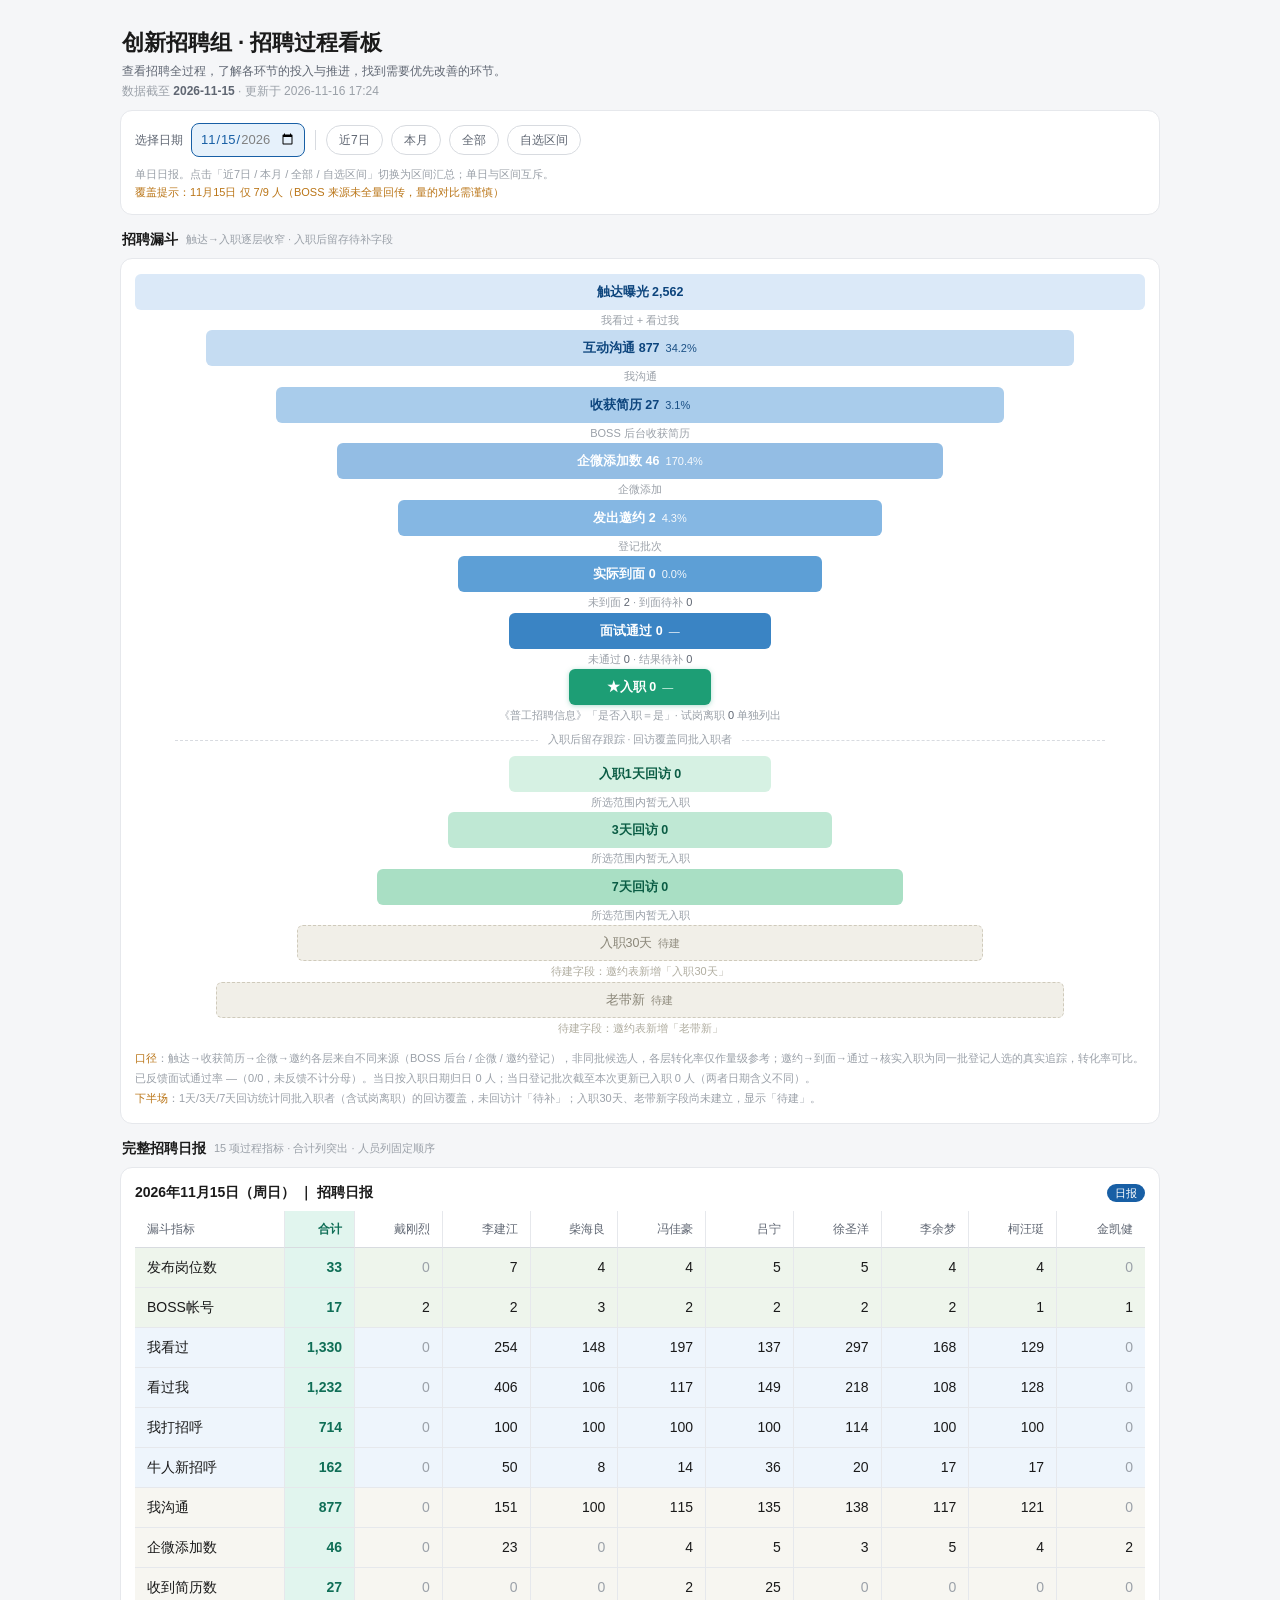
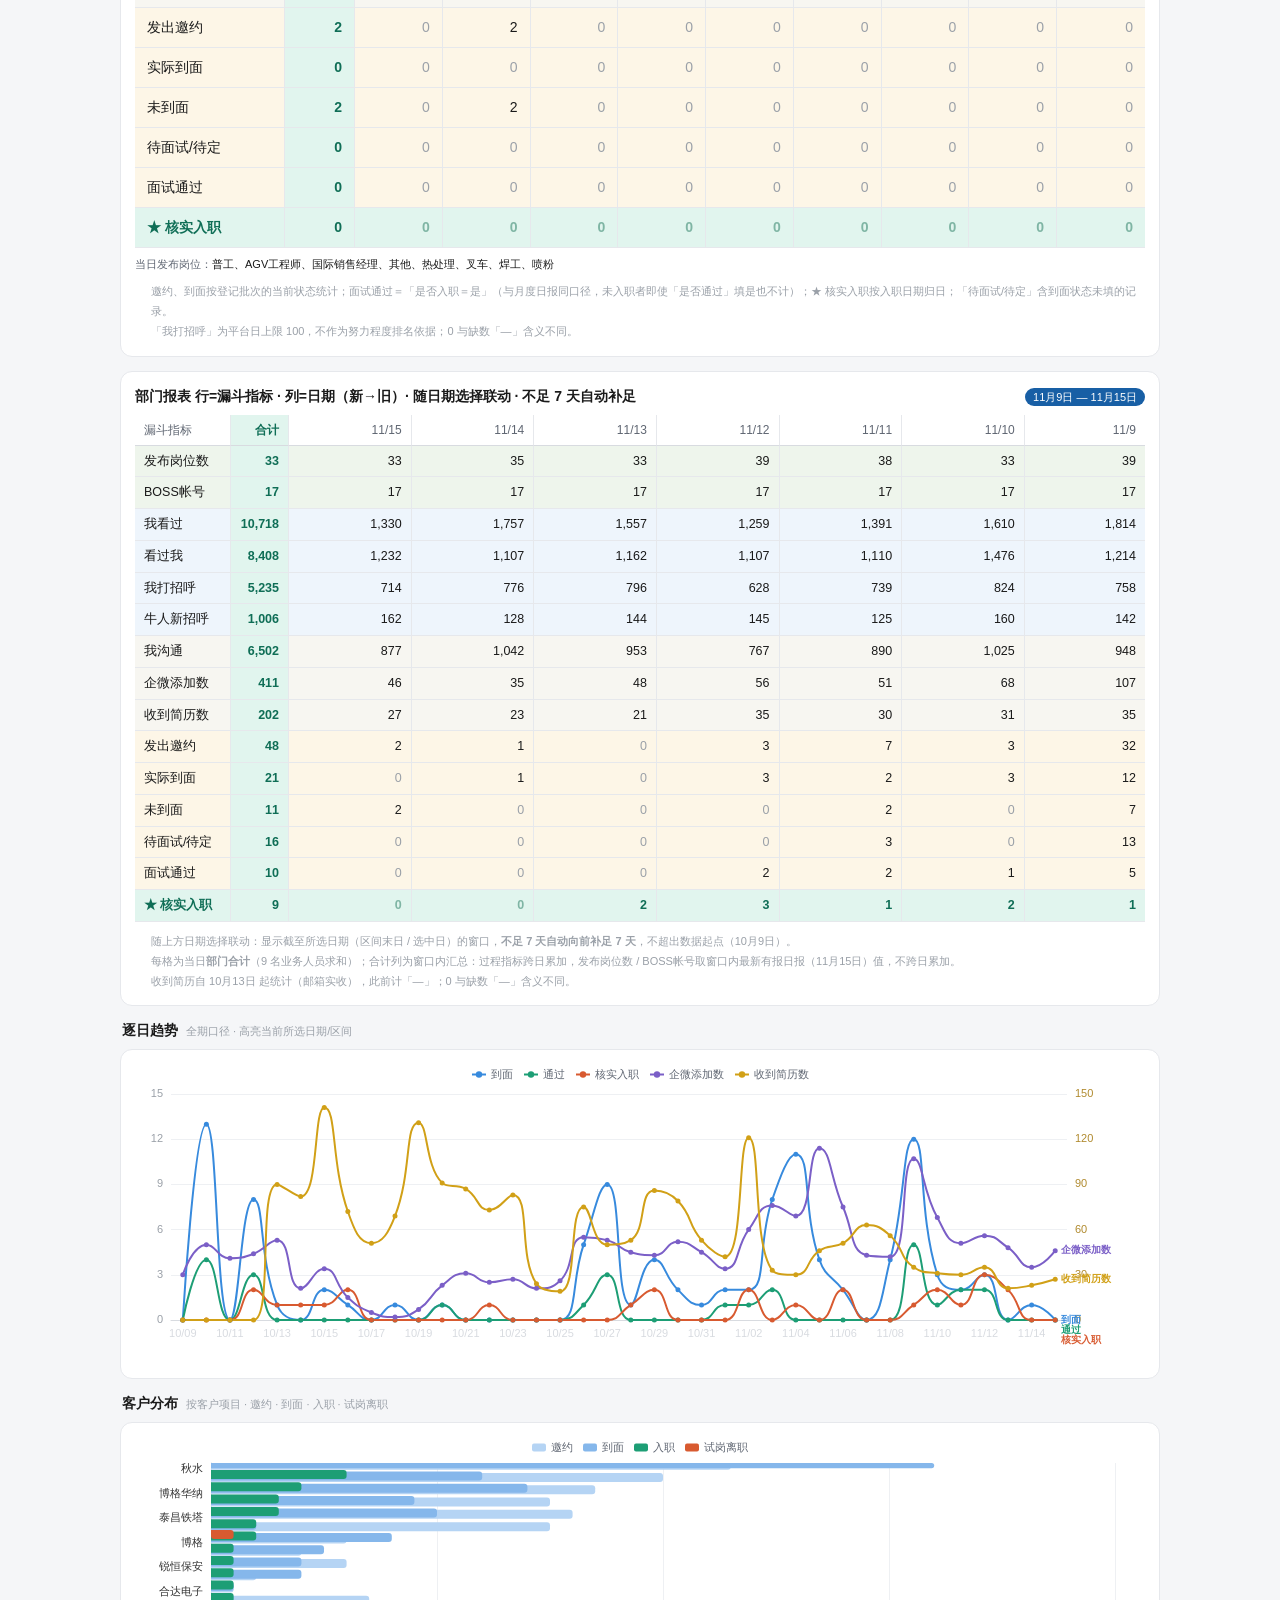
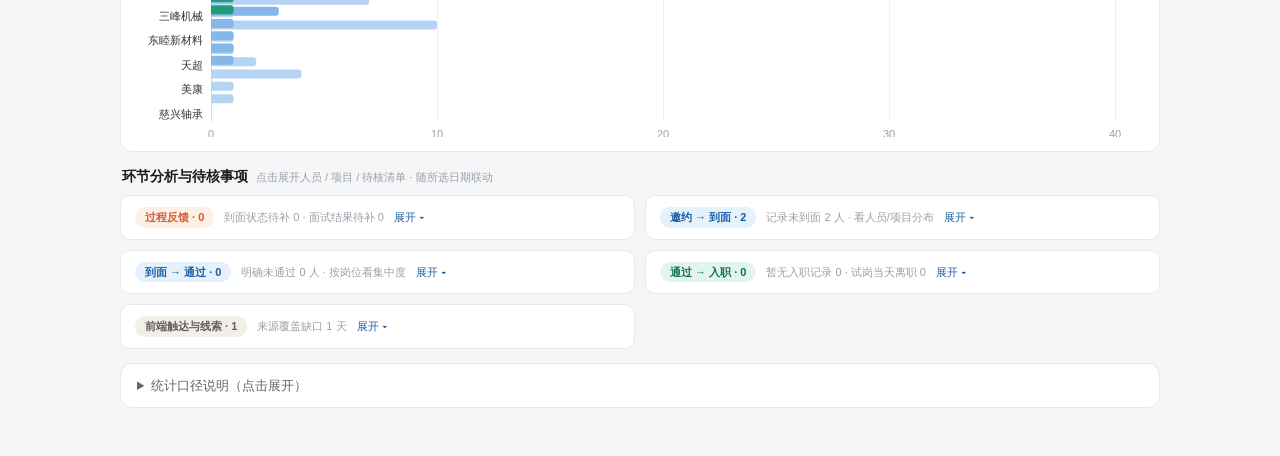
==== commit 69e24e2b: "Update dashboard data · 2026-11-15 · generated 2026-11-16 17:24" ====
--- a/embeds/dashboard.html
+++ b/embeds/dashboard.html
@@ -278,7 +278,7 @@
 </div>
 
 <script>
-window.__DATA__ = {"meta": {"generated_at": "2026-11-15 21:37", "latest_report": "2026-11-14", "first_day": "2026-10-09", "range": {"from": "2026-10-09", "to": "2026-11-14"}, "people": ["戴刚烈", "李建江", "柴海良", "冯佳豪", "吕宁", "徐圣洋", "李余梦", "柯汪珽", "金凯健"], "rcv_start": "2026-10-13", "health": {"boss": "2026-11-14", "resume": "2026-11-14", "wecom": "2026-11-15", "invite": "2026-11-15", "onboard": "2026-11-15"}, "snapshot": {"dir": "C:\\Users\\A1\\WorkBuddy\\Claw\\outputs\\wecom_snapshot\\2026-11-15", "taken": "2026-11-15"}, "wecom_source": {"2026-11-08": {"戴刚烈": "detail", "李建江": "detail", "柴海良": "detail", "冯佳豪": "detail", "吕宁": "detail", "徐圣洋": "dashboard", "李余梦": "detail", "柯汪珽": "dashboard", "金凯健": "detail"}, "2026-11-09": {"戴刚烈": "detail", "李建江": "detail", "柴海良": "detail", "冯佳豪": "detail", "吕宁": "detail", "徐圣洋": "detail", "李余梦": "detail", "柯汪珽": "detail", "金凯健": "detail"}, "2026-11-14": {"戴刚烈": "sheet", "李建江": "detail", "柴海良": "detail", "冯佳豪": "detail", "吕宁": "detail", "徐圣洋": "detail", "李余梦": "detail", "柯汪珽": "detail", "金凯健": "detail"}, "2026-11-13": {"戴刚烈": "detail", "李建江": "detail", "柴海良": "detail", "冯佳豪": "detail", "吕宁": "detail", "徐圣洋": "detail", "李余梦": "detail", "柯汪珽": "detail", "金凯健": "detail"}, "2026-11-12": {"戴刚烈": "detail", "李建江": "detail", "柴海良": "detail", "冯佳豪": "detail", "吕宁": "detail", "徐圣洋": "detail", "李余梦": "detail", "柯汪珽": "detail", "金凯健": "detail"}, "2026-11-11": {"戴刚烈": "detail", "李建江": "detail", "柴海良": "detail", "冯佳豪": "detail", "吕宁": "detail", "徐圣洋": "detail", "李余梦": "detail", "柯汪珽": "detail", "金凯健": "detail"}, "2026-11-10": {"戴刚烈": "detail", "李建江": "detail", "柴海良": "detail", "冯佳豪": "detail", "吕宁": "detail", "徐圣洋": "detail", "李余梦": "detail", "柯汪珽": "detail", "金凯健": "detail"}}}, "daily": {"2026-10-09": {"metrics": {"发布岗位数": [2, 4, 3, 3, 3, 0, 0, 0, 0], "BOSS帐号": [2, 2, 3, 2, 2, 2, 2, 1, 1], "我看过": [11, 11, 140, 0, 1, 0, 0, 0, 0], "看过我": [42, 117, 434, 0, 170, 0, 0, 0, 0], "我打招呼": [31, 0, 50, 0, 9, 0, 0, 0, 0], "牛人新招呼": [9, 18, 48, 0, 13, 0, 0, 0, 0], "我沟通": [38, 18, 88, 0, 12, 0, 0, 0, 0], "企微添加数": [2, 11, 16, 1, 0, 0, 0, 0, 0], "收到简历数": null, "发出邀约": [0, 0, 0, 0, 0, 0, 0, 0, 0], "实际到面": [0, 0, 0, 0, 0, 0, 0, 0, 0], "未到面": [0, 0, 0, 0, 0, 0, 0, 0, 0], "待面试/待定": [0, 0, 0, 0, 0, 0, 0, 0, 0], "面试通过": [0, 0, 0, 0, 0, 0, 0, 0, 0], "核实入职": [0, 0, 0, 0, 0, 0, 0, 0, 0], "收获简历": [0, 0, 0, 0, 0, 0, 0, 0, 0]}, "positions": ["检验员", "普工", "半导体普工"], "covered": 5, "has_report": true}, "2026-10-10": {"metrics": {"发布岗位数": [5, 4, 5, 3, 3, 0, 0, 0, 0], "BOSS帐号": [2, 2, 3, 2, 2, 2, 2, 1, 1], "我看过": [9, 528, 161, 8, 41, 0, 0, 0, 0], "看过我": [155, 423, 610, 100, 268, 0, 0, 0, 0], "我打招呼": [0, 100, 144, 6, 46, 0, 0, 0, 0], "牛人新招呼": [20, 50, 88, 10, 29, 0, 0, 0, 0], "我沟通": [21, 147, 211, 9, 71, 0, 0, 0, 0], "企微添加数": [3, 19, 22, 6, 0, 0, 0, 0, 0], "收到简历数": null, "发出邀约": [2, 2, 5, 2, 5, 0, 0, 0, 0], "实际到面": [2, 1, 3, 2, 5, 0, 0, 0, 0], "未到面": [0, 1, 2, 0, 0, 0, 0, 0, 0], "待面试/待定": [0, 0, 0, 0, 0, 0, 0, 0, 0], "面试通过": [0, 1, 1, 1, 1, 0, 0, 0, 0], "核实入职": [0, 0, 0, 0, 0, 0, 0, 0, 0], "收获简历": [0, 0, 0, 0, 0, 0, 0, 0, 0]}, "positions": ["检验员", "半导体普工", "普工"], "covered": 5, "has_report": true}, "2026-10-11": {"metrics": {"发布岗位数": [5, 5, 4, 3, 2, 0, 0, 0, 0], "BOSS帐号": [2, 2, 3, 2, 2, 2, 2, 1, 1], "我看过": [117, 412, 189, 65, 52, 0, 0, 0, 0], "看过我": [168, 290, 435, 100, 63, 0, 0, 0, 0], "我打招呼": [100, 100, 50, 19, 31, 0, 0, 0, 0], "牛人新招呼": [20, 33, 44, 8, 1, 0, 0, 0, 0], "我沟通": [123, 139, 96, 24, 32, 0, 0, 0, 0], "企微添加数": [0, 21, 18, 2, 0, 0, 0, 0, 0], "收到简历数": null, "发出邀约": [0, 0, 0, 0, 0, 0, 0, 0, 0], "实际到面": [0, 0, 0, 0, 0, 0, 0, 0, 0], "未到面": [0, 0, 0, 0, 0, 0, 0, 0, 0], "待面试/待定": [0, 0, 0, 0, 0, 0, 0, 0, 0], "面试通过": [0, 0, 0, 0, 0, 0, 0, 0, 0], "核实入职": [0, 0, 0, 0, 0, 0, 0, 0, 0], "收获简历": [0, 0, 0, 0, 0, 0, 0, 0, 0]}, "positions": ["半导体普工", "检验员"], "covered": 5, "has_report": true}, "2026-10-12": {"metrics": {"发布岗位数": [4, 8, 4, 4, 2, 0, 0, 0, 0], "BOSS帐号": [2, 2, 3, 2, 2, 2, 2, 1, 1], "我看过": [184, 167, 367, 67, 27, 0, 0, 0, 0], "看过我": [210, 351, 336, 170, 88, 0, 0, 0, 0], "我打招呼": [100, 100, 94, 39, 49, 0, 0, 0, 0], "牛人新招呼": [23, 38, 53, 15, 10, 0, 0, 0, 0], "我沟通": [125, 138, 128, 48, 55, 0, 0, 0, 0], "企微添加数": [6, 23, 6, 4, 5, 0, 0, 0, 0], "收到简历数": null, "发出邀约": [0, 5, 5, 2, 4, 0, 0, 0, 0], "实际到面": [0, 1, 3, 2, 2, 0, 0, 0, 0], "未到面": [0, 3, 0, 0, 0, 0, 0, 0, 0], "待面试/待定": [0, 1, 2, 0, 2, 0, 0, 0, 0], "面试通过": [0, 1, 0, 2, 0, 0, 0, 0, 0], "核实入职": [0, 1, 1, 0, 0, 0, 0, 0, 0], "收获简历": [0, 0, 0, 0, 0, 0, 0, 0, 0]}, "positions": ["检验员", "半导体普工", "仓管员"], "covered": 5, "has_report": true}, "2026-10-13": {"metrics": {"发布岗位数": [6, 5, 4, 4, 2, 0, 0, 0, 0], "BOSS帐号": [2, 2, 3, 2, 2, 2, 2, 1, 1], "我看过": [6, 338, 54, 24, 13, 0, 0, 0, 0], "看过我": [782, 288, 455, 273, 138, 0, 0, 0, 0], "我打招呼": [100, 100, 26, 21, 17, 0, 0, 0, 0], "牛人新招呼": [148, 36, 72, 32, 27, 0, 0, 0, 0], "我沟通": [220, 130, 59, 32, 24, 0, 0, 0, 0], "企微添加数": [21, 13, 11, 6, 2, 0, 0, 0, 0], "收到简历数": [63, 11, 5, 7, 4, 0, 0, 0, 0], "发出邀约": [0, 1, 0, 1, 0, 0, 0, 0, 0], "实际到面": [0, 1, 0, 0, 0, 0, 0, 0, 0], "未到面": [0, 0, 0, 1, 0, 0, 0, 0, 0], "待面试/待定": [0, 0, 0, 0, 0, 0, 0, 0, 0], "面试通过": [0, 0, 0, 0, 0, 0, 0, 0, 0], "核实入职": [0, 1, 0, 0, 0, 0, 0, 0, 0], "收获简历": [63, 11, 4, 7, 4, 0, 0, 0, 0]}, "positions": ["检验员", "仓管员", "半导体普工"], "covered": 5, "has_report": true}, "2026-10-14": {"metrics": {"发布岗位数": [6, 7, 4, 4, 2, 0, 0, 0, 0], "BOSS帐号": [2, 2, 3, 2, 2, 2, 2, 1, 1], "我看过": [3, 155, 105, 52, 28, 0, 0, 0, 0], "看过我": [567, 211, 325, 171, 88, 0, 0, 0, 0], "我打招呼": [100, 100, 88, 32, 16, 0, 0, 0, 0], "牛人新招呼": [106, 35, 28, 19, 18, 0, 0, 0, 0], "我沟通": [230, 130, 108, 43, 23, 0, 0, 0, 0], "企微添加数": [9, 5, 3, 3, 1, 0, 0, 0, 0], "收到简历数": [72, 6, 0, 3, 1, 0, 0, 0, 0], "发出邀约": [1, 0, 0, 0, 0, 0, 0, 0, 0], "实际到面": [0, 0, 0, 0, 0, 0, 0, 0, 0], "未到面": [0, 0, 0, 0, 0, 0, 0, 0, 0], "待面试/待定": [1, 0, 0, 0, 0, 0, 0, 0, 0], "面试通过": [0, 0, 0, 0, 0, 0, 0, 0, 0], "核实入职": [0, 0, 0, 0, 1, 0, 0, 0, 0], "收获简历": [72, 5, 0, 2, 1, 0, 0, 0, 0]}, "positions": ["国际销售经理", "仓管员", "检验员", "半导体普工"], "covered": 5, "has_report": true}, "2026-10-15": {"metrics": {"发布岗位数": [2, 6, 4, 4, 2, 0, 0, 0, 0], "BOSS帐号": [2, 2, 3, 2, 2, 2, 2, 1, 1], "我看过": [58, 77, 30, 138, 81, 0, 0, 0, 0], "看过我": [473, 233, 395, 175, 122, 0, 0, 0, 0], "我打招呼": [100, 13, 2, 57, 32, 0, 0, 0, 0], "牛人新招呼": [88, 28, 89, 18, 16, 0, 0, 0, 0], "我沟通": [219, 41, 67, 66, 44, 0, 0, 0, 0], "企微添加数": [14, 6, 5, 4, 5, 0, 0, 0, 0], "收到简历数": [86, 3, 39, 6, 7, 0, 0, 0, 0], "发出邀约": [0, 2, 1, 1, 0, 0, 0, 0, 0], "实际到面": [0, 1, 0, 1, 0, 0, 0, 0, 0], "未到面": [0, 0, 0, 0, 0, 0, 0, 0, 0], "待面试/待定": [0, 1, 1, 0, 0, 0, 0, 0, 0], "面试通过": [0, 0, 0, 0, 0, 0, 0, 0, 0], "核实入职": [0, 0, 0, 1, 0, 0, 0, 0, 0], "收获简历": [86, 3, 39, 6, 7, 0, 0, 0, 0]}, "positions": ["仓管员", "国际销售经理", "检验员"], "covered": 5, "has_report": true}, "2026-10-16": {"metrics": {"发布岗位数": [4, 6, 4, 4, 2, 0, 0, 0, 0], "BOSS帐号": [2, 2, 3, 2, 2, 2, 2, 1, 1], "我看过": [69, 44, 57, 84, 115, 0, 0, 0, 0], "看过我": [401, 81, 245, 128, 77, 0, 0, 0, 0], "我打招呼": [100, 50, 39, 62, 34, 0, 0, 0, 0], "牛人新招呼": [93, 3, 38, 14, 21, 0, 0, 0, 0], "我沟通": [227, 54, 87, 73, 50, 0, 0, 0, 0], "企微添加数": [5, 1, 1, 6, 2, 0, 0, 0, 0], "收到简历数": [49, 0, 10, 3, 10, 0, 0, 0, 0], "发出邀约": [0, 0, 0, 0, 1, 0, 0, 0, 0], "实际到面": [0, 0, 0, 0, 1, 0, 0, 0, 0], "未到面": [0, 0, 0, 0, 0, 0, 0, 0, 0], "待面试/待定": [0, 0, 0, 0, 0, 0, 0, 0, 0], "面试通过": [0, 0, 0, 0, 0, 0, 0, 0, 0], "核实入职": [0, 0, 0, 2, 0, 0, 0, 0, 0], "收获简历": [49, 0, 10, 3, 10, 0, 0, 0, 0]}, "positions": ["国际销售经理", "仓管员", "检验员"], "covered": 5, "has_report": true}, "2026-10-17": {"metrics": {"发布岗位数": [4, 0, 0, 0, 0, 0, 0, 0, 0], "BOSS帐号": [2, 2, 3, 2, 2, 2, 2, 1, 1], "我看过": [57, 0, 0, 0, 0, 0, 0, 0, 0], "看过我": [306, 0, 0, 0, 0, 0, 0, 0, 0], "我打招呼": [100, 0, 0, 0, 0, 0, 0, 0, 0], "牛人新招呼": [71, 0, 0, 0, 0, 0, 0, 0, 0], "我沟通": [213, 0, 0, 0, 0, 0, 0, 0, 0], "企微添加数": [2, 2, 1, 0, 0, 0, 0, 0, 0], "收到简历数": [48, 0, 3, 0, 0, 0, 0, 0, 0], "发出邀约": [0, 0, 0, 0, 0, 0, 0, 0, 0], "实际到面": [0, 0, 0, 0, 0, 0, 0, 0, 0], "未到面": [0, 0, 0, 0, 0, 0, 0, 0, 0], "待面试/待定": [0, 0, 0, 0, 0, 0, 0, 0, 0], "面试通过": [0, 0, 0, 0, 0, 0, 0, 0, 0], "核实入职": [0, 0, 0, 0, 0, 0, 0, 0, 0], "收获简历": [50, 0, 0, 0, 0, 0, 0, 0, 0]}, "positions": ["国际销售经理", "仓管员"], "covered": 1, "has_report": true}, "2026-10-18": {"metrics": {"发布岗位数": [4, 0, 0, 0, 0, 0, 0, 0, 0], "BOSS帐号": [2, 2, 3, 2, 2, 2, 2, 1, 1], "我看过": [24, 0, 0, 0, 0, 0, 0, 0, 0], "看过我": [381, 0, 0, 0, 0, 0, 0, 0, 0], "我打招呼": [100, 0, 0, 0, 0, 0, 0, 0, 0], "牛人新招呼": [92, 0, 0, 0, 0, 0, 0, 0, 0], "我沟通": [228, 0, 0, 0, 0, 0, 0, 0, 0], "企微添加数": [2, 0, 0, 0, 0, 0, 0, 0, 0], "收到简历数": [68, 0, 0, 0, 1, 0, 0, 0, 0], "发出邀约": [0, 1, 0, 0, 0, 0, 0, 0, 0], "实际到面": [0, 1, 0, 0, 0, 0, 0, 0, 0], "未到面": [0, 0, 0, 0, 0, 0, 0, 0, 0], "待面试/待定": [0, 0, 0, 0, 0, 0, 0, 0, 0], "面试通过": [0, 0, 0, 0, 0, 0, 0, 0, 0], "核实入职": [0, 0, 0, 0, 0, 0, 0, 0, 0], "收获简历": [68, 0, 0, 0, 0, 0, 0, 0, 0]}, "positions": ["国际销售经理", "仓管员"], "covered": 1, "has_report": true}, "2026-10-19": {"metrics": {"发布岗位数": [4, 0, 4, 4, 4, 0, 0, 0, 0], "BOSS帐号": [2, 2, 3, 2, 2, 2, 2, 1, 1], "我看过": [5, 0, 60, 71, 61, 0, 0, 0, 0], "看过我": [613, 0, 130, 90, 113, 0, 0, 0, 0], "我打招呼": [100, 0, 47, 52, 54, 0, 0, 0, 0], "牛人新招呼": [202, 0, 8, 5, 20, 0, 0, 0, 0], "我沟通": [346, 0, 59, 55, 69, 0, 0, 0, 0], "企微添加数": [1, 0, 0, 4, 2, 0, 0, 0, 0], "收到简历数": [124, 0, 1, 3, 3, 0, 0, 0, 0], "发出邀约": [0, 0, 0, 0, 0, 0, 0, 0, 0], "实际到面": [0, 0, 0, 0, 0, 0, 0, 0, 0], "未到面": [0, 0, 0, 0, 0, 0, 0, 0, 0], "待面试/待定": [0, 0, 0, 0, 0, 0, 0, 0, 0], "面试通过": [0, 0, 0, 0, 0, 0, 0, 0, 0], "核实入职": [0, 0, 0, 0, 0, 0, 0, 0, 0], "收获简历": [124, 0, 1, 2, 3, 0, 0, 0, 0]}, "positions": ["国际销售经理", "仓管员", "检验员", "普工/操作工", "普工"], "covered": 4, "has_report": true}, "2026-10-20": {"metrics": {"发布岗位数": [6, 0, 5, 5, 4, 0, 0, 0, 0], "BOSS帐号": [2, 2, 3, 2, 2, 2, 2, 1, 1], "我看过": [15, 0, 133, 152, 115, 0, 0, 0, 0], "看过我": [486, 0, 126, 103, 121, 0, 0, 0, 0], "我打招呼": [100, 0, 58, 79, 61, 0, 0, 0, 0], "牛人新招呼": [112, 0, 13, 7, 8, 0, 0, 0, 0], "我沟通": [255, 0, 73, 83, 73, 0, 0, 0, 0], "企微添加数": [16, 0, 2, 2, 3, 0, 0, 0, 0], "收到简历数": [82, 0, 4, 0, 5, 0, 0, 0, 0], "发出邀约": [0, 0, 0, 0, 1, 0, 0, 0, 0], "实际到面": [0, 0, 0, 0, 1, 0, 0, 0, 0], "未到面": [0, 0, 0, 0, 0, 0, 0, 0, 0], "待面试/待定": [0, 0, 0, 0, 0, 0, 0, 0, 0], "面试通过": [0, 0, 0, 0, 1, 0, 0, 0, 0], "核实入职": [0, 0, 0, 0, 0, 0, 0, 0, 0], "收获简历": [82, 0, 4, 0, 5, 0, 0, 0, 0]}, "positions": ["国际销售经理", "仓管员", "会计", "检验员", "普工/操作工", "普工"], "covered": 4, "has_report": true}, "2026-10-21": {"metrics": {"发布岗位数": [6, 0, 4, 4, 4, 0, 0, 0, 0], "BOSS帐号": [2, 2, 3, 2, 2, 2, 2, 1, 1], "我看过": [124, 0, 368, 138, 66, 0, 0, 0, 0], "看过我": [575, 0, 123, 84, 105, 0, 0, 0, 0], "我打招呼": [100, 0, 100, 100, 93, 0, 0, 0, 0], "牛人新招呼": [110, 0, 12, 11, 14, 0, 0, 0, 0], "我沟通": [246, 0, 111, 103, 106, 0, 0, 0, 0], "企微添加数": [22, 0, 2, 2, 5, 0, 0, 0, 0], "收到简历数": [79, 0, 2, 4, 2, 0, 0, 0, 0], "发出邀约": [0, 0, 0, 0, 0, 0, 0, 0, 0], "实际到面": [0, 0, 0, 0, 0, 0, 0, 0, 0], "未到面": [0, 0, 0, 0, 0, 0, 0, 0, 0], "待面试/待定": [0, 0, 0, 0, 0, 0, 0, 0, 0], "面试通过": [0, 0, 0, 0, 0, 0, 0, 0, 0], "核实入职": [0, 0, 0, 0, 0, 0, 0, 0, 0], "收获简历": [79, 0, 2, 2, 2, 0, 0, 0, 0]}, "positions": ["国际销售经理", "仓管员", "会计", "检验员", "普工"], "covered": 4, "has_report": true}, "2026-10-22": {"metrics": {"发布岗位数": [5, 0, 4, 4, 4, 0, 0, 0, 0], "BOSS帐号": [2, 2, 3, 2, 2, 2, 2, 1, 1], "我看过": [198, 0, 400, 279, 141, 0, 0, 0, 0], "看过我": [546, 0, 110, 133, 109, 0, 0, 0, 0], "我打招呼": [100, 0, 100, 100, 100, 0, 0, 0, 0], "牛人新招呼": [85, 0, 13, 37, 16, 0, 0, 0, 0], "我沟通": [235, 0, 110, 113, 117, 0, 0, 0, 0], "企微添加数": [14, 0, 4, 0, 7, 0, 0, 0, 0], "收到简历数": [63, 0, 2, 3, 5, 0, 0, 0, 0], "发出邀约": [0, 0, 0, 0, 1, 0, 0, 0, 0], "实际到面": [0, 0, 0, 0, 0, 0, 0, 0, 0], "未到面": [0, 0, 0, 0, 1, 0, 0, 0, 0], "待面试/待定": [0, 0, 0, 0, 0, 0, 0, 0, 0], "面试通过": [0, 0, 0, 0, 0, 0, 0, 0, 0], "核实入职": [0, 0, 0, 0, 1, 0, 0, 0, 0], "收获简历": [64, 0, 1, 3, 5, 0, 0, 0, 0]}, "positions": ["国际销售经理", "会计", "仓管员", "检验员", "普工"], "covered": 4, "has_report": true}, "2026-10-23": {"metrics": {"发布岗位数": [5, 3, 4, 4, 2, 0, 0, 0, 0], "BOSS帐号": [2, 2, 3, 2, 2, 2, 2, 1, 1], "我看过": [145, 83, 176, 17, 68, 0, 0, 0, 0], "看过我": [341, 30, 80, 69, 70, 0, 0, 0, 0], "我打招呼": [100, 50, 99, 99, 47, 0, 0, 0, 0], "牛人新招呼": [70, 5, 10, 7, 20, 0, 0, 0, 0], "我沟通": [221, 54, 108, 105, 68, 0, 0, 0, 0], "企微添加数": [12, 0, 6, 2, 7, 0, 0, 0, 0], "收到简历数": [65, 0, 1, 3, 14, 0, 0, 0, 0], "发出邀约": [0, 0, 0, 0, 0, 0, 0, 0, 0], "实际到面": [0, 0, 0, 0, 0, 0, 0, 0, 0], "未到面": [0, 0, 0, 0, 0, 0, 0, 0, 0], "待面试/待定": [0, 0, 0, 0, 0, 0, 0, 0, 0], "面试通过": [0, 0, 0, 0, 0, 0, 0, 0, 0], "核实入职": [0, 0, 0, 0, 0, 0, 0, 0, 0], "收获简历": [65, 0, 1, 0, 14, 0, 0, 0, 0]}, "positions": ["仓管员", "国际销售经理", "会计", "普工", "检验员"], "covered": 5, "has_report": true}, "2026-10-24": {"metrics": {"发布岗位数": [7, 5, 0, 4, 2, 0, 0, 0, 0], "BOSS帐号": [2, 2, 3, 2, 2, 2, 2, 1, 1], "我看过": [170, 75, 0, 195, 82, 0, 0, 0, 0], "看过我": [219, 64, 0, 96, 51, 0, 0, 0, 0], "我打招呼": [100, 50, 0, 100, 50, 0, 0, 0, 0], "牛人新招呼": [46, 4, 0, 7, 11, 0, 0, 0, 0], "我沟通": [162, 64, 0, 106, 61, 0, 0, 0, 0], "企微添加数": [8, 7, 2, 3, 1, 0, 0, 0, 0], "收到简历数": [13, 1, 0, 1, 9, 0, 0, 0, 0], "发出邀约": [0, 0, 0, 0, 0, 0, 0, 0, 0], "实际到面": [0, 0, 0, 0, 0, 0, 0, 0, 0], "未到面": [0, 0, 0, 0, 0, 0, 0, 0, 0], "待面试/待定": [0, 0, 0, 0, 0, 0, 0, 0, 0], "面试通过": [0, 0, 0, 0, 0, 0, 0, 0, 0], "核实入职": [0, 0, 0, 0, 0, 0, 0, 0, 0], "收获简历": [12, 1, 0, 0, 8, 0, 0, 0, 0]}, "positions": ["国际销售经理", "仓管员", "普工", "会计", "检验员"], "covered": 4, "has_report": true}, "2026-10-25": {"metrics": {"发布岗位数": [6, 4, 4, 4, 2, 0, 0, 0, 0], "BOSS帐号": [2, 2, 3, 2, 2, 2, 2, 1, 1], "我看过": [153, 45, 1, 275, 69, 0, 0, 0, 0], "看过我": [217, 112, 75, 80, 84, 0, 0, 0, 0], "我打招呼": [100, 50, 0, 100, 50, 0, 0, 0, 0], "牛人新招呼": [35, 9, 10, 1, 16, 0, 0, 0, 0], "我沟通": [155, 63, 1, 102, 67, 0, 0, 0, 0], "企微添加数": [13, 11, 1, 0, 1, 0, 0, 0, 0], "收到简历数": [14, 0, 0, 0, 5, 0, 0, 0, 0], "发出邀约": [0, 0, 0, 0, 0, 0, 0, 0, 0], "实际到面": [0, 0, 0, 0, 0, 0, 0, 0, 0], "未到面": [0, 0, 0, 0, 0, 0, 0, 0, 0], "待面试/待定": [0, 0, 0, 0, 0, 0, 0, 0, 0], "面试通过": [0, 0, 0, 0, 0, 0, 0, 0, 0], "核实入职": [0, 0, 0, 0, 0, 0, 0, 0, 0], "收获简历": [14, 0, 0, 0, 5, 0, 0, 0, 0]}, "positions": ["普工", "国际销售经理", "仓管员", "检验员"], "covered": 5, "has_report": true}, "2026-10-26": {"metrics": {"发布岗位数": [7, 9, 6, 6, 4, 0, 0, 0, 0], "BOSS帐号": [2, 2, 3, 2, 2, 2, 2, 1, 1], "我看过": [279, 187, 141, 203, 159, 0, 0, 0, 0], "看过我": [331, 452, 62, 146, 180, 0, 0, 0, 0], "我打招呼": [150, 55, 127, 143, 94, 0, 0, 0, 0], "牛人新招呼": [73, 103, 7, 8, 36, 0, 0, 0, 0], "我沟通": [241, 149, 135, 152, 133, 0, 0, 0, 0], "企微添加数": [17, 25, 5, 3, 5, 0, 0, 0, 0], "收到简历数": [28, 24, 2, 0, 21, 0, 0, 0, 0], "发出邀约": [0, 2, 2, 0, 1, 0, 0, 0, 0], "实际到面": [0, 2, 2, 0, 1, 0, 0, 0, 0], "未到面": [0, 0, 0, 0, 0, 0, 0, 0, 0], "待面试/待定": [0, 0, 0, 0, 0, 0, 0, 0, 0], "面试通过": [0, 0, 0, 0, 1, 0, 0, 0, 0], "核实入职": [0, 0, 0, 0, 0, 0, 0, 0, 0], "收获简历": [29, 24, 0, 0, 21, 0, 0, 0, 0]}, "positions": ["普工", "国际销售经理", "仓管员", "焊工", "喷粉", "折弯", "检验员"], "covered": 5, "has_report": true}, "2026-10-27": {"metrics": {"发布岗位数": [7, 16, 6, 6, 4, 4, 2, 0, 0], "BOSS帐号": [2, 2, 3, 2, 2, 2, 2, 1, 1], "我看过": [436, 188, 169, 218, 125, 300, 81, 0, 0], "看过我": [415, 370, 87, 147, 141, 200, 96, 0, 0], "我打招呼": [151, 200, 150, 60, 100, 22, 50, 0, 0], "牛人新招呼": [87, 61, 8, 25, 33, 40, 8, 0, 0], "我沟通": [246, 297, 162, 79, 138, 40, 56, 0, 0], "企微添加数": [19, 13, 5, 10, 5, 0, 1, 0, 0], "收到简历数": [30, 2, 0, 1, 17, 0, 0, 0, 0], "发出邀约": [6, 1, 0, 0, 6, 0, 0, 0, 0], "实际到面": [4, 1, 0, 0, 4, 0, 0, 0, 0], "未到面": [0, 0, 0, 0, 0, 0, 0, 0, 0], "待面试/待定": [2, 0, 0, 0, 2, 0, 0, 0, 0], "面试通过": [1, 1, 0, 0, 1, 0, 0, 0, 0], "核实入职": [0, 0, 0, 0, 0, 0, 0, 0, 0], "收获简历": [30, 2, 0, 1, 17, 3, 1, 0, 0]}, "positions": ["普工", "国际销售经理", "仓管员", "焊工", "AGV工程师", "喷粉", "折弯", "检验员"], "covered": 7, "has_report": true}, "2026-10-28": {"metrics": {"发布岗位数": [8, 10, 4, 4, 4, 7, 4, 0, 0], "BOSS帐号": [2, 2, 3, 2, 2, 2, 2, 1, 1], "我看过": [273, 168, 82, 165, 133, 530, 190, 0, 0], "看过我": [472, 282, 62, 139, 151, 337, 116, 0, 0], "我打招呼": [150, 150, 76, 61, 100, 250, 99, 0, 0], "牛人新招呼": [74, 27, 5, 19, 36, 32, 9, 0, 0], "我沟通": [252, 190, 83, 81, 133, 259, 109, 0, 0], "企微添加数": [15, 14, 1, 5, 4, 0, 6, 0, 0], "收到简历数": [30, 3, 0, 0, 20, 0, 0, 0, 0], "发出邀约": [1, 0, 0, 0, 1, 0, 0, 0, 0], "实际到面": [0, 0, 0, 0, 1, 0, 0, 0, 0], "未到面": [0, 0, 0, 0, 0, 0, 0, 0, 0], "待面试/待定": [1, 0, 0, 0, 0, 0, 0, 0, 0], "面试通过": [0, 0, 0, 0, 0, 0, 0, 0, 0], "核实入职": [0, 0, 0, 0, 1, 0, 0, 0, 0], "收获简历": [30, 3, 0, 0, 20, 3, 0, 0, 0]}, "positions": ["普工", "国际销售经理", "仓管员", "AGV工程师", "喷粉", "焊工", "折弯"], "covered": 7, "has_report": true}, "2026-10-29": {"metrics": {"发布岗位数": [9, 10, 4, 4, 4, 6, 4, 0, 0], "BOSS帐号": [2, 2, 3, 2, 2, 2, 2, 1, 1], "我看过": [495, 228, 13, 127, 165, 595, 187, 0, 0], "看过我": [262, 240, 48, 128, 136, 242, 100, 0, 0], "我打招呼": [150, 150, 10, 100, 100, 221, 100, 0, 0], "牛人新招呼": [58, 32, 5, 14, 35, 16, 17, 0, 0], "我沟通": [221, 188, 16, 114, 137, 288, 119, 0, 0], "企微添加数": [6, 11, 11, 4, 3, 0, 8, 0, 0], "收到简历数": [45, 4, 0, 0, 37, 0, 0, 0, 0], "发出邀约": [0, 1, 0, 1, 1, 0, 1, 0, 0], "实际到面": [0, 1, 0, 1, 1, 0, 1, 0, 0], "未到面": [0, 0, 0, 0, 0, 0, 0, 0, 0], "待面试/待定": [0, 0, 0, 0, 0, 0, 0, 0, 0], "面试通过": [0, 0, 0, 0, 0, 0, 0, 0, 0], "核实入职": [0, 1, 0, 0, 1, 0, 0, 0, 0], "收获简历": [29, 2, 0, 0, 24, 1, 0, 0, 0]}, "positions": ["国际销售经理", "普工", "焊工", "喷粉", "AGV工程师"], "covered": 7, "has_report": true}, "2026-10-30": {"metrics": {"发布岗位数": [7, 9, 4, 4, 4, 10, 4, 0, 0], "BOSS帐号": [2, 2, 3, 2, 2, 2, 2, 1, 1], "我看过": [343, 438, 109, 87, 167, 1356, 196, 0, 0], "看过我": [127, 220, 185, 139, 144, 274, 110, 0, 0], "我打招呼": [141, 150, 100, 100, 59, 250, 100, 0, 0], "牛人新招呼": [23, 35, 22, 18, 32, 22, 11, 0, 0], "我沟通": [170, 189, 120, 116, 87, 298, 114, 0, 0], "企微添加数": [7, 14, 12, 7, 7, 1, 4, 0, 0], "收到简历数": [24, 17, 0, 0, 38, 0, 0, 0, 0], "发出邀约": [0, 0, 0, 1, 0, 0, 2, 0, 0], "实际到面": [0, 0, 0, 1, 0, 0, 1, 0, 0], "未到面": [0, 0, 0, 0, 0, 0, 1, 0, 0], "待面试/待定": [0, 0, 0, 0, 0, 0, 0, 0, 0], "面试通过": [0, 0, 0, 0, 0, 0, 0, 0, 0], "核实入职": [0, 0, 0, 0, 0, 0, 0, 0, 0], "收获简历": [13, 17, 0, 0, 38, 2, 0, 0, 0]}, "positions": ["国际销售经理", "普工", "喷粉", "焊工", "AGV工程师"], "covered": 7, "has_report": true}, "2026-10-31": {"metrics": {"发布岗位数": [5, 10, 6, 4, 3, 5, 4, 0, 0], "BOSS帐号": [2, 2, 3, 2, 2, 2, 2, 1, 1], "我看过": [441, 337, 151, 84, 90, 1336, 161, 0, 0], "看过我": [128, 95, 198, 124, 102, 176, 84, 0, 0], "我打招呼": [150, 37, 150, 100, 21, 250, 100, 0, 0], "牛人新招呼": [18, 17, 25, 13, 32, 9, 5, 0, 0], "我沟通": [170, 55, 175, 114, 70, 280, 104, 0, 0], "企微添加数": [5, 9, 17, 2, 6, 2, 4, 0, 0], "收到简历数": [12, 3, 0, 0, 38, 0, 0, 0, 0], "发出邀约": [0, 0, 0, 1, 0, 0, 1, 0, 0], "实际到面": [0, 0, 0, 0, 0, 0, 1, 0, 0], "未到面": [0, 0, 0, 1, 0, 0, 0, 0, 0], "待面试/待定": [0, 0, 0, 0, 0, 0, 0, 0, 0], "面试通过": [0, 0, 0, 0, 0, 0, 0, 0, 0], "核实入职": [0, 0, 0, 0, 0, 0, 0, 0, 0], "收获简历": [10, 3, 0, 0, 38, 2, 0, 0, 0]}, "positions": ["国际销售经理", "普工", "喷粉", "AGV工程师"], "covered": 7, "has_report": true}, "2026-11-01": {"metrics": {"发布岗位数": [9, 12, 6, 4, 4, 5, 4, 0, 0], "BOSS帐号": [2, 2, 3, 2, 2, 2, 2, 1, 1], "我看过": [620, 333, 154, 39, 234, 1150, 151, 0, 0], "看过我": [197, 164, 286, 93, 85, 211, 71, 0, 0], "我打招呼": [150, 62, 150, 31, 36, 250, 100, 0, 0], "牛人新招呼": [34, 24, 30, 11, 11, 10, 11, 0, 0], "我沟通": [192, 96, 185, 43, 57, 265, 115, 0, 0], "企微添加数": [5, 5, 11, 1, 2, 1, 9, 0, 0], "收到简历数": [14, 3, 0, 0, 25, 0, 0, 0, 0], "发出邀约": [0, 0, 0, 0, 0, 0, 3, 0, 0], "实际到面": [0, 0, 0, 0, 0, 0, 2, 0, 0], "未到面": [0, 0, 0, 0, 0, 0, 1, 0, 0], "待面试/待定": [0, 0, 0, 0, 0, 0, 0, 0, 0], "面试通过": [0, 0, 0, 0, 0, 0, 1, 0, 0], "核实入职": [0, 0, 0, 0, 0, 0, 0, 0, 0], "收获简历": [13, 6, 0, 0, 25, 3, 0, 0, 0]}, "positions": ["国际销售经理", "普工", "焊工", "AGV工程师"], "covered": 7, "has_report": true}, "2026-11-02": {"metrics": {"发布岗位数": [7, 9, 7, 4, 8, 5, 4, 0, 0], "BOSS帐号": [2, 2, 3, 2, 2, 2, 2, 1, 1], "我看过": [353, 329, 152, 14, 304, 2188, 26, 0, 0], "看过我": [521, 206, 263, 162, 173, 274, 118, 0, 0], "我打招呼": [150, 150, 150, 100, 100, 250, 90, 0, 0], "牛人新招呼": [65, 46, 31, 20, 31, 21, 11, 0, 0], "我沟通": [229, 201, 169, 123, 142, 270, 102, 0, 0], "企微添加数": [14, 6, 11, 6, 13, 2, 8, 0, 0], "收到简历数": [66, 1, 0, 0, 54, 0, 0, 0, 0], "发出邀约": [2, 0, 0, 1, 2, 0, 2, 0, 0], "实际到面": [0, 0, 0, 1, 1, 0, 0, 0, 0], "未到面": [2, 0, 0, 0, 1, 0, 2, 0, 0], "待面试/待定": [0, 0, 0, 0, 0, 0, 0, 0, 0], "面试通过": [0, 0, 0, 1, 0, 0, 0, 0, 0], "核实入职": [1, 0, 0, 1, 0, 0, 0, 0, 0], "收获简历": [51, 7, 0, 0, 34, 2, 0, 0, 0]}, "positions": ["国际销售经理", "普工", "焊工", "AGV工程师"], "covered": 7, "has_report": true}, "2026-11-03": {"metrics": {"发布岗位数": [7, 11, 6, 4, 4, 5, 4, 0, 0], "BOSS帐号": [2, 2, 3, 2, 2, 2, 2, 1, 1], "我看过": [395, 112, 93, 3, 240, 1838, 36, 0, 0], "看过我": [265, 519, 216, 152, 124, 292, 146, 0, 0], "我打招呼": [100, 150, 150, 24, 100, 250, 100, 0, 0], "牛人新招呼": [38, 75, 26, 25, 22, 14, 21, 0, 0], "我沟通": [169, 229, 184, 42, 126, 280, 122, 0, 0], "企微添加数": [13, 23, 16, 4, 10, 1, 9, 0, 0], "收到简历数": [12, 1, 0, 0, 20, 0, 0, 0, 0], "发出邀约": [1, 8, 0, 0, 4, 2, 0, 0, 0], "实际到面": [0, 4, 0, 0, 4, 0, 0, 0, 0], "未到面": [1, 4, 0, 0, 0, 2, 0, 0, 0], "待面试/待定": [0, 0, 0, 0, 0, 0, 0, 0, 0], "面试通过": [0, 1, 0, 0, 1, 0, 0, 0, 0], "核实入职": [0, 0, 0, 0, 0, 0, 0, 0, 0], "收获简历": [12, 3, 0, 0, 20, 3, 0, 0, 0]}, "positions": ["普工", "国际销售经理", "AGV工程师", "叉车", "焊工"], "covered": 7, "has_report": true}, "2026-11-04": {"metrics": {"发布岗位数": [5, 11, 6, 4, 5, 5, 4, 0, 0], "BOSS帐号": [2, 2, 3, 2, 2, 2, 2, 1, 1], "我看过": [350, 293, 78, 45, 245, 2336, 38, 0, 0], "看过我": [219, 370, 99, 165, 138, 225, 129, 0, 0], "我打招呼": [100, 111, 143, 20, 100, 199, 100, 0, 0], "牛人新招呼": [39, 56, 9, 19, 23, 10, 15, 0, 0], "我沟通": [142, 166, 154, 46, 124, 216, 122, 0, 0], "企微添加数": [12, 23, 5, 7, 10, 2, 3, 7, 0], "收到简历数": [10, 1, 0, 1, 18, 0, 0, 0, 0], "发出邀约": [3, 6, 1, 1, 3, 0, 1, 2, 0], "实际到面": [1, 6, 0, 0, 3, 0, 1, 0, 0], "未到面": [2, 0, 1, 1, 0, 0, 0, 2, 0], "待面试/待定": [0, 0, 0, 0, 0, 0, 0, 0, 0], "面试通过": [0, 0, 0, 0, 0, 0, 0, 0, 0], "核实入职": [0, 0, 0, 0, 0, 0, 1, 0, 0], "收获简历": [10, 1, 0, 1, 18, 0, 0, 0, 0]}, "positions": ["国际销售经理", "普工", "AGV工程师", "喷粉", "焊工"], "covered": 7, "has_report": true}, "2026-11-05": {"metrics": {"发布岗位数": [7, 11, 6, 4, 6, 2, 4, 2, 2], "BOSS帐号": [2, 2, 3, 2, 2, 2, 2, 1, 1], "我看过": [259, 259, 45, 468, 197, 60, 139, 15, 3], "看过我": [173, 400, 260, 219, 141, 51, 121, 112, 101], "我打招呼": [100, 100, 127, 100, 100, 50, 100, 50, 47], "牛人新招呼": [33, 80, 41, 14, 26, 4, 16, 17, 14], "我沟通": [142, 177, 169, 119, 125, 55, 113, 67, 63], "企微添加数": [14, 35, 23, 5, 9, 2, 5, 11, 10], "收到简历数": [22, 10, 0, 0, 14, 0, 0, 0, 0], "发出邀约": [0, 0, 3, 0, 0, 0, 2, 4, 0], "实际到面": [0, 0, 0, 0, 0, 0, 1, 3, 0], "未到面": [0, 0, 0, 0, 0, 0, 1, 1, 0], "待面试/待定": [0, 0, 3, 0, 0, 0, 0, 0, 0], "面试通过": [0, 0, 0, 0, 0, 0, 0, 0, 0], "核实入职": [0, 0, 0, 0, 0, 0, 0, 0, 0], "收获简历": [22, 10, 0, 0, 14, 1, 0, 0, 0]}, "positions": ["普工", "国际销售经理", "其他", "机修", "喷粉", "焊工", "HRBP"], "covered": 9, "has_report": true}, "2026-11-06": {"metrics": {"发布岗位数": [5, 0, 6, 4, 4, 2, 4, 2, 2], "BOSS帐号": [2, 2, 3, 2, 2, 2, 2, 1, 1], "我看过": [210, 0, 158, 37, 103, 59, 208, 18, 44], "看过我": [109, 0, 128, 176, 164, 52, 137, 150, 64], "我打招呼": [100, 0, 140, 47, 100, 50, 100, 50, 42], "牛人新招呼": [16, 0, 20, 17, 24, 4, 16, 21, 10], "我沟通": [124, 0, 149, 58, 128, 52, 118, 66, 51], "企微添加数": [8, 28, 5, 5, 8, 5, 6, 5, 5], "收到简历数": [17, 7, 0, 0, 27, 0, 0, 0, 0], "发出邀约": [0, 3, 0, 1, 0, 1, 0, 0, 0], "实际到面": [0, 1, 0, 1, 0, 0, 0, 0, 0], "未到面": [0, 1, 0, 0, 0, 0, 0, 0, 0], "待面试/待定": [0, 1, 0, 0, 0, 1, 0, 0, 0], "面试通过": [0, 0, 0, 0, 0, 0, 0, 0, 0], "核实入职": [0, 1, 0, 0, 1, 0, 0, 0, 0], "收获简历": [16, 0, 0, 0, 27, 0, 0, 0, 0]}, "positions": ["国际销售经理", "普工", "其他", "机修", "折弯", "焊工"], "covered": 8, "has_report": true}, "2026-11-07": {"metrics": {"发布岗位数": [9, 6, 6, 4, 4, 0, 8, 3, 0], "BOSS帐号": [2, 2, 3, 2, 2, 2, 2, 1, 1], "我看过": [346, 286, 274, 291, 163, 0, 324, 117, 0], "看过我": [170, 222, 242, 242, 130, 0, 204, 128, 0], "我打招呼": [151, 103, 150, 100, 100, 0, 200, 100, 0], "牛人新招呼": [17, 25, 31, 13, 16, 0, 32, 22, 0], "我沟通": [177, 125, 172, 113, 118, 0, 234, 121, 0], "企微添加数": [8, 13, 7, 2, 3, 2, 4, 4, 0], "收到简历数": [17, 1, 0, 1, 44, 0, 0, 0, 0], "发出邀约": [0, 1, 0, 0, 0, 0, 0, 0, 0], "实际到面": [0, 0, 0, 0, 0, 0, 0, 0, 0], "未到面": [0, 1, 0, 0, 0, 0, 0, 0, 0], "待面试/待定": [0, 0, 0, 0, 0, 0, 0, 0, 0], "面试通过": [0, 0, 0, 0, 0, 0, 0, 0, 0], "核实入职": [0, 0, 0, 0, 0, 0, 0, 0, 0], "收获简历": [19, 1, 0, 1, 44, 0, 0, 0, 0]}, "positions": ["机修", "普工", "其他", "国际销售经理", "HRBP", "焊工"], "covered": 7, "has_report": true}, "2026-11-08": {"metrics": {"发布岗位数": [6, 0, 16, 4, 4, 0, 4, 6, 4], "BOSS帐号": [2, 2, 3, 2, 2, 2, 2, 1, 1], "我看过": [216, 0, 684, 227, 152, 0, 159, 0, 0], "看过我": [90, 0, 575, 222, 125, 0, 111, 238, 125], "我打招呼": [100, 0, 450, 100, 100, 0, 100, 200, 70], "牛人新招呼": [14, 0, 48, 23, 17, 0, 10, 21, 12], "我沟通": [125, 0, 498, 120, 132, 0, 113, 210, 88], "企微添加数": [1, 17, 2, 4, 5, 0, 10, 0, 3], "收到简历数": [13, 2, 0, 4, 37, 0, 0, 0, 0], "发出邀约": [0, 4, 0, 0, 2, 0, 0, 0, 1], "实际到面": [0, 2, 0, 0, 1, 0, 0, 0, 1], "未到面": [0, 2, 0, 0, 1, 0, 0, 0, 0], "待面试/待定": [0, 0, 0, 0, 0, 0, 0, 0, 0], "面试通过": [0, 0, 0, 0, 0, 0, 0, 0, 0], "核实入职": [0, 0, 0, 0, 0, 0, 0, 0, 0], "收获简历": [17, 0, 0, 4, 38, 0, 1, 0, 0]}, "positions": ["机修", "普工", "其他", "国际销售经理", "折弯", "焊工"], "covered": 7, "has_report": true}, "2026-11-09": {"metrics": {"发布岗位数": [0, 0, 8, 4, 5, 3, 8, 3, 8], "BOSS帐号": [2, 2, 3, 2, 2, 2, 2, 1, 1], "我看过": [0, 0, 267, 199, 74, 373, 202, 1, 698], "看过我": [0, 0, 329, 218, 160, 135, 129, 137, 106], "我打招呼": [0, 0, 154, 51, 100, 171, 107, 11, 164], "牛人新招呼": [0, 0, 33, 20, 30, 19, 21, 13, 6], "我沟通": [0, 0, 228, 68, 134, 184, 128, 34, 172], "企微添加数": [4, 47, 15, 7, 9, 4, 10, 9, 2], "收到简历数": [0, 8, 0, 3, 24, 0, 0, 0, 0], "发出邀约": [0, 14, 16, 0, 2, 0, 0, 0, 0], "实际到面": [0, 7, 3, 0, 2, 0, 0, 0, 0], "未到面": [0, 7, 0, 0, 0, 0, 0, 0, 0], "待面试/待定": [0, 0, 13, 0, 0, 0, 0, 0, 0], "面试通过": [0, 1, 3, 0, 0, 0, 0, 0, 0], "核实入职": [0, 0, 1, 0, 0, 0, 0, 0, 0], "收获简历": [0, 0, 0, 1, 25, 1, 0, 0, 0]}, "positions": ["普工", "机修", "其他", "国际销售经理", "AGV工程师", "焊工"], "covered": 7, "has_report": true}, "2026-11-10": {"metrics": {"发布岗位数": [0, 6, 6, 4, 4, 4, 6, 3, 0], "BOSS帐号": [2, 2, 3, 2, 2, 2, 2, 1, 1], "我看过": [0, 236, 231, 255, 111, 447, 219, 111, 0], "看过我": [0, 543, 223, 175, 168, 152, 83, 132, 0], "我打招呼": [0, 102, 150, 100, 100, 122, 150, 100, 0], "牛人新招呼": [0, 65, 16, 14, 29, 13, 10, 13, 0], "我沟通": [0, 174, 187, 106, 131, 145, 163, 119, 0], "企微添加数": [1, 25, 13, 5, 9, 3, 3, 6, 3], "收到简历数": [0, 1, 1, 2, 27, 0, 0, 0, 0], "发出邀约": [0, 1, 0, 0, 2, 0, 0, 0, 0], "实际到面": [0, 1, 0, 0, 2, 0, 0, 0, 0], "未到面": [0, 0, 0, 0, 0, 0, 0, 0, 0], "待面试/待定": [0, 0, 0, 0, 0, 0, 0, 0, 0], "面试通过": [0, 1, 0, 0, 0, 0, 0, 0, 0], "核实入职": [0, 0, 2, 0, 0, 0, 0, 0, 0], "收获简历": [0, 1, 1, 2, 27, 1, 0, 0, 0]}, "positions": ["AGV工程师", "普工", "机修", "国际销售经理", "其他", "HRBP", "叉车", "焊工"], "covered": 7, "has_report": true}, "2026-11-11": {"metrics": {"发布岗位数": [0, 7, 7, 4, 4, 3, 6, 3, 4], "BOSS帐号": [2, 2, 3, 2, 2, 2, 2, 1, 1], "我看过": [0, 138, 219, 197, 112, 109, 399, 81, 136], "看过我": [0, 109, 236, 165, 168, 104, 108, 123, 97], "我打招呼": [0, 46, 150, 1, 100, 91, 150, 101, 100], "牛人新招呼": [0, 14, 15, 28, 27, 11, 10, 8, 12], "我沟通": [0, 67, 186, 20, 129, 102, 163, 109, 114], "企微添加数": [1, 16, 6, 2, 7, 2, 7, 8, 2], "收到简历数": [0, 0, 0, 9, 21, 0, 0, 0, 0], "发出邀约": [0, 4, 0, 0, 0, 0, 1, 2, 1], "实际到面": [0, 2, 0, 0, 0, 0, 0, 1, 0], "未到面": [0, 2, 0, 0, 0, 0, 0, 0, 0], "待面试/待定": [0, 0, 0, 0, 0, 0, 1, 1, 1], "面试通过": [0, 2, 0, 0, 0, 0, 0, 1, 0], "核实入职": [0, 2, 0, 0, 0, 0, 0, 0, 0], "收获简历": [0, 0, 0, 9, 22, 1, 0, 0, 0]}, "positions": ["机修", "普工", "AGV工程师", "国际销售经理", "其他", "叉车", "HRBP", "焊工", "喷粉"], "covered": 8, "has_report": true}, "2026-11-12": {"metrics": {"发布岗位数": [0, 7, 9, 4, 5, 5, 6, 3, 0], "BOSS帐号": [2, 2, 3, 2, 2, 2, 2, 1, 1], "我看过": [0, 105, 271, 206, 125, 303, 210, 39, 0], "看过我": [0, 283, 231, 105, 138, 157, 71, 122, 0], "我打招呼": [0, 24, 150, 100, 20, 139, 100, 95, 0], "牛人新招呼": [0, 32, 35, 14, 28, 14, 8, 14, 0], "我沟通": [0, 59, 180, 116, 49, 144, 108, 111, 0], "企微添加数": [1, 22, 6, 4, 7, 2, 3, 8, 3], "收到简历数": [8, 1, 0, 1, 25, 0, 0, 0, 0], "发出邀约": [0, 2, 0, 1, 0, 0, 0, 0, 0], "实际到面": [0, 2, 0, 1, 0, 0, 0, 0, 0], "未到面": [0, 0, 0, 0, 0, 0, 0, 0, 0], "待面试/待定": [0, 0, 0, 0, 0, 0, 0, 0, 0], "面试通过": [0, 1, 0, 1, 0, 0, 0, 0, 0], "核实入职": [0, 2, 0, 1, 0, 0, 0, 0, 0], "收获简历": [0, 1, 0, 1, 25, 0, 0, 1, 0]}, "positions": ["普工", "AGV工程师", "国际销售经理", "其他", "HRBP", "叉车", "喷粉", "焊工"], "covered": 7, "has_report": true}, "2026-11-13": {"metrics": {"发布岗位数": [0, 4, 6, 4, 4, 5, 4, 3, 3], "BOSS帐号": [2, 2, 3, 2, 2, 2, 2, 1, 1], "我看过": [0, 278, 162, 50, 181, 410, 181, 142, 153], "看过我": [0, 176, 212, 102, 134, 212, 105, 113, 108], "我打招呼": [0, 100, 120, 29, 100, 164, 100, 83, 100], "牛人新招呼": [0, 16, 19, 19, 26, 14, 20, 14, 16], "我沟通": [0, 117, 149, 47, 127, 174, 122, 98, 119], "企微添加数": [1, 9, 14, 4, 3, 3, 8, 4, 2], "收到简历数": [0, 0, 1, 0, 20, 0, 0, 0, 0], "发出邀约": [0, 0, 0, 0, 0, 0, 0, 0, 0], "实际到面": [0, 0, 0, 0, 0, 0, 0, 0, 0], "未到面": [0, 0, 0, 0, 0, 0, 0, 0, 0], "待面试/待定": [0, 0, 0, 0, 0, 0, 0, 0, 0], "面试通过": [0, 0, 0, 0, 0, 0, 0, 0, 0], "核实入职": [0, 1, 0, 0, 0, 0, 0, 1, 0], "收获简历": [0, 0, 1, 0, 22, 1, 0, 0, 0]}, "positions": ["普工", "AGV工程师", "国际销售经理", "其他", "焊工", "喷粉"], "covered": 8, "has_report": true}, "2026-11-14": {"metrics": {"发布岗位数": [0, 7, 4, 4, 5, 5, 4, 3, 3], "BOSS帐号": [2, 2, 3, 2, 2, 2, 2, 1, 1], "我看过": [0, 337, 111, 187, 230, 500, 173, 14, 205], "看过我": [0, 243, 164, 103, 95, 221, 94, 103, 84], "我打招呼": [0, 100, 100, 100, 100, 120, 100, 61, 95], "牛人新招呼": [0, 17, 20, 14, 25, 13, 15, 11, 13], "我沟通": [0, 119, 117, 111, 128, 268, 117, 73, 109], "企微添加数": [0, 10, 4, 2, 4, 3, 8, 3, 1], "收到简历数": [0, 0, 0, 4, 19, 0, 0, 0, 0], "发出邀约": [0, 1, 0, 0, 0, 0, 0, 0, 0], "实际到面": [0, 0, 0, 0, 0, 0, 0, 0, 0], "未到面": [0, 0, 0, 0, 0, 0, 0, 0, 0], "待面试/待定": [0, 1, 0, 0, 0, 0, 0, 0, 0], "面试通过": [0, 0, 0, 0, 0, 0, 0, 0, 0], "核实入职": [0, 0, 0, 0, 0, 0, 0, 0, 0], "收获简历": [0, 0, 0, 4, 19, 1, 0, 0, 0]}, "positions": ["AGV工程师", "普工", "国际销售经理", "其他", "焊工", "喷粉"], "covered": 8, "has_report": true}}, "invite_records": [{"d": "2026-10-10", "p": "冯佳豪", "cand": "冯庆宇", "pos": "封测工", "proj": "秋水", "a": "到面", "ps": "未通过", "ob": "无", "iv": "2026-10-10", "rv1": "", "rv3": "", "rv7": ""}, {"d": "2026-10-10", "p": "柴海良", "cand": "董浩男", "pos": "封测工", "proj": "秋水", "a": "到面", "ps": "未通过", "ob": "无", "iv": "2026-10-10", "rv1": "", "rv3": "", "rv7": ""}, {"d": "2026-10-10", "p": "吕宁", "cand": "王庆伟", "pos": "封测工", "proj": "秋水", "a": "到面", "ps": "未通过", "ob": "无", "iv": "2026-10-12", "rv1": "", "rv3": "", "rv7": ""}, {"d": "2026-10-10", "p": "吕宁", "cand": "唐明怡", "pos": "封测工", "proj": "秋水", "a": "到面", "ps": "通过", "ob": "入职", "iv": "2026-10-12", "rv1": "", "rv3": "", "rv7": ""}, {"d": "2026-10-10", "p": "吕宁", "cand": "晏廷进", "pos": "封测工", "proj": "秋水", "a": "到面", "ps": "待补", "ob": "无", "iv": "2026-10-12", "rv1": "", "rv3": "", "rv7": ""}, {"d": "2026-10-10", "p": "吕宁", "cand": "陈保密", "pos": "封测工", "proj": "秋水", "a": "到面", "ps": "未通过", "ob": "无", "iv": "2026-10-12", "rv1": "", "rv3": "", "rv7": ""}, {"d": "2026-10-10", "p": "柴海良", "cand": "陈元霞", "pos": "成品检验", "proj": "达尔", "a": "到面", "ps": "未通过", "ob": "无", "iv": "2026-10-10", "rv1": "", "rv3": "", "rv7": ""}, {"d": "2026-10-10", "p": "柴海良", "cand": "王晓", "pos": "巡检", "proj": "达尔", "a": "到面", "ps": "通过", "ob": "入职", "iv": "2026-10-10", "rv1": "", "rv3": "", "rv7": ""}, {"d": "2026-10-10", "p": "柴海良", "cand": "彭水秀", "pos": "成品检验", "proj": "达尔", "a": "未到面", "ps": "未通过", "ob": "无", "iv": "2026-10-10", "rv1": "", "rv3": "", "rv7": ""}, {"d": "2026-10-10", "p": "柴海良", "cand": "刘慧", "pos": "成品检验", "proj": "达尔", "a": "未到面", "ps": "未通过", "ob": "无", "iv": "2026-10-10", "rv1": "", "rv3": "", "rv7": ""}, {"d": "2026-10-10", "p": "冯佳豪", "cand": "卢锦怡", "pos": "封测工", "proj": "秋水", "a": "到面", "ps": "通过", "ob": "入职", "iv": "2026-10-10", "rv1": "", "rv3": "", "rv7": ""}, {"d": "2026-10-10", "p": "吕宁", "cand": "唐梓源", "pos": "封测工", "proj": "秋水", "a": "到面", "ps": "未通过", "ob": "无", "iv": "2026-10-12", "rv1": "", "rv3": "", "rv7": ""}, {"d": "2026-10-10", "p": "戴刚烈", "cand": "曹镓骏", "pos": "封测工", "proj": "秋水", "a": "到面", "ps": "未通过", "ob": "无", "iv": "2026-10-12", "rv1": "", "rv3": "", "rv7": ""}, {"d": "2026-10-10", "p": "戴刚烈", "cand": "曹连栋", "pos": "封测工", "proj": "秋水", "a": "到面", "ps": "未通过", "ob": "无", "iv": "2026-10-12", "rv1": "", "rv3": "", "rv7": ""}, {"d": "2026-10-10", "p": "李建江", "cand": "董芳芳", "pos": "成品检验", "proj": "达尔", "a": "到面", "ps": "通过", "ob": "入职", "iv": "2026-10-10", "rv1": "否", "rv3": "", "rv7": ""}, {"d": "2026-10-10", "p": "李建江", "cand": "姚雯", "pos": "成品检验", "proj": "达尔", "a": "未到面", "ps": "待补", "ob": "无", "iv": "2026-10-12", "rv1": "", "rv3": "", "rv7": ""}, {"d": "2026-10-12", "p": "李建江", "cand": "连玉娴", "pos": "振测", "proj": "达尔", "a": "到面", "ps": "通过", "ob": "入职", "iv": "2026-10-12", "rv1": "在职", "rv3": "在职", "rv7": "在职"}, {"d": "2026-10-12", "p": "吕宁", "cand": "刘瑞艳", "pos": "封测工", "proj": "秋水", "a": "到面", "ps": "待补", "ob": "无", "iv": "2026-10-12", "rv1": "", "rv3": "", "rv7": ""}, {"d": "2026-10-12", "p": "吕宁", "cand": "生茂棠", "pos": "封测工", "proj": "秋水", "a": "到面", "ps": "未通过", "ob": "无", "iv": "2026-10-12", "rv1": "", "rv3": "", "rv7": ""}, {"d": "2026-10-12", "p": "李建江", "cand": "李慧娟", "pos": "检验员", "proj": "福智芯", "a": "未到面", "ps": "待补", "ob": "无", "iv": "2026-10-13", "rv1": "", "rv3": "", "rv7": ""}, {"d": "2026-10-12", "p": "李建江", "cand": "胡绍芬", "pos": "检验员", "proj": "福智芯", "a": "未到面", "ps": "待补", "ob": "无", "iv": "2026-10-13", "rv1": "", "rv3": "", "rv7": ""}, {"d": "2026-10-12", "p": "柴海良", "cand": "兰萍", "pos": "振测", "proj": "达尔", "a": "到面", "ps": "未通过", "ob": "无", "iv": "2026-10-12", "rv1": "", "rv3": "", "rv7": ""}, {"d": "2026-10-12", "p": "柴海良", "cand": "孟伟", "pos": "封测", "proj": "秋水", "a": "到面", "ps": "待补", "ob": "无", "iv": "2026-10-12", "rv1": "", "rv3": "", "rv7": ""}, {"d": "2026-10-12", "p": "吕宁", "cand": "杨月梅", "pos": "封测工", "proj": "秋水", "a": "待补", "ps": "待补", "ob": "无", "iv": "2026-10-13", "rv1": "", "rv3": "", "rv7": ""}, {"d": "2026-10-12", "p": "柴海良", "cand": "宋晗钰", "pos": "封测工", "proj": "秋水", "a": "到面", "ps": "待补", "ob": "无", "iv": "", "rv1": "", "rv3": "", "rv7": ""}, {"d": "2026-10-12", "p": "柴海良", "cand": "彭易超", "pos": "封测工", "proj": "秋水", "a": "待补", "ps": "待补", "ob": "无", "iv": "", "rv1": "", "rv3": "", "rv7": ""}, {"d": "2026-10-12", "p": "柴海良", "cand": "官建根", "pos": "封测工", "proj": "秋水", "a": "待补", "ps": "待补", "ob": "无", "iv": "", "rv1": "", "rv3": "", "rv7": ""}, {"d": "2026-10-12", "p": "吕宁", "cand": "沈月娥", "pos": "封测工", "proj": "秋水", "a": "待补", "ps": "待补", "ob": "无", "iv": "2026-10-13", "rv1": "", "rv3": "", "rv7": ""}, {"d": "2026-10-12", "p": "冯佳豪", "cand": "李先齐", "pos": "封测工", "proj": "秋水", "a": "到面", "ps": "通过", "ob": "入职", "iv": "2026-10-12", "rv1": "", "rv3": "", "rv7": ""}, {"d": "2026-10-12", "p": "冯佳豪", "cand": "金忆梦", "pos": "成品检验", "proj": "达尔", "a": "到面", "ps": "通过", "ob": "入职", "iv": "2026-10-13", "rv1": "", "rv3": "", "rv7": ""}, {"d": "2026-10-12", "p": "李建江", "cand": "田素素", "pos": "仓管", "proj": "达尔", "a": "未到面", "ps": "待补", "ob": "无", "iv": "2026-10-13", "rv1": "", "rv3": "", "rv7": ""}, {"d": "2026-10-12", "p": "李建江", "cand": "邓书琴", "pos": "振测", "proj": "达尔", "a": "待补", "ps": "待补", "ob": "无", "iv": "2026-10-14", "rv1": "", "rv3": "", "rv7": ""}, {"d": "2026-10-13", "p": "李建江", "cand": "肖田华", "pos": "振测", "proj": "达尔", "a": "到面", "ps": "未通过", "ob": "无", "iv": "2026-10-14", "rv1": "", "rv3": "", "rv7": ""}, {"d": "2026-10-13", "p": "冯佳豪", "cand": "文佳佳", "pos": "振测", "proj": "达尔", "a": "未到面", "ps": "待补", "ob": "无", "iv": "2026-10-14", "rv1": "", "rv3": "", "rv7": ""}, {"d": "2026-10-14", "p": "戴刚烈", "cand": "周茹美", "pos": "仓管", "proj": "达尔", "a": "待补", "ps": "待补", "ob": "无", "iv": "2026-10-15", "rv1": "", "rv3": "", "rv7": ""}, {"d": "2026-10-15", "p": "冯佳豪", "cand": "金沙沙", "pos": "振测", "proj": "达尔", "a": "到面", "ps": "待补", "ob": "无", "iv": "2026-10-15", "rv1": "", "rv3": "", "rv7": ""}, {"d": "2026-10-15", "p": "李建江", "cand": "王慧", "pos": "振测", "proj": "达尔", "a": "到面", "ps": "未通过", "ob": "无", "iv": "2026-10-15", "rv1": "", "rv3": "", "rv7": ""}, {"d": "2026-10-15", "p": "柴海良", "cand": "王一", "pos": "振测", "proj": "达尔", "a": "待补", "ps": "待补", "ob": "无", "iv": "", "rv1": "", "rv3": "", "rv7": ""}, {"d": "2026-10-15", "p": "李建江", "cand": "谭小丽", "pos": "振测", "proj": "达尔", "a": "待补", "ps": "待补", "ob": "无", "iv": "2026-10-16", "rv1": "", "rv3": "", "rv7": ""}, {"d": "2026-10-16", "p": "吕宁", "cand": "杨雪莲", "pos": "仓管", "proj": "达尔", "a": "到面", "ps": "待补", "ob": "无", "iv": "2026-10-16", "rv1": "", "rv3": "", "rv7": ""}, {"d": "2026-10-18", "p": "李建江", "cand": "徐月", "pos": "振测", "proj": "达尔", "a": "到面", "ps": "待补", "ob": "无", "iv": "2026-10-19", "rv1": "", "rv3": "", "rv7": ""}, {"d": "2026-10-20", "p": "吕宁", "cand": "赵文艳", "pos": "操作工", "proj": "博格华纳", "a": "到面", "ps": "通过", "ob": "入职", "iv": "2026-10-20", "rv1": "", "rv3": "", "rv7": ""}, {"d": "2026-10-22", "p": "吕宁", "cand": "朱桓毅", "pos": "操作工", "proj": "博格华纳", "a": "未到面", "ps": "待补", "ob": "无", "iv": "2026-10-22", "rv1": "", "rv3": "", "rv7": ""}, {"d": "2026-10-26", "p": "李建江", "cand": "李文威", "pos": "装配工", "proj": "星驱科技", "a": "到面", "ps": "未通过", "ob": "无", "iv": "2026-10-26", "rv1": "", "rv3": "", "rv7": ""}, {"d": "2026-10-26", "p": "李建江", "cand": "张晓一", "pos": "装配工", "proj": "星驱科技", "a": "到面", "ps": "未通过", "ob": "无", "iv": "2026-10-27", "rv1": "", "rv3": "", "rv7": ""}, {"d": "2026-10-26", "p": "吕宁", "cand": "武龙飞", "pos": "封测工", "proj": "秋水", "a": "到面", "ps": "通过", "ob": "入职", "iv": "2026-10-27", "rv1": "", "rv3": "", "rv7": ""}, {"d": "2026-10-26", "p": "柴海良", "cand": "孔迪迪", "pos": "数控", "proj": "慈兴", "a": "到面", "ps": "未通过", "ob": "无", "iv": "2026-10-26", "rv1": "", "rv3": "", "rv7": ""}, {"d": "2026-10-26", "p": "柴海良", "cand": "冯茂林", "pos": "封测", "proj": "秋水", "a": "到面", "ps": "未通过", "ob": "无", "iv": "2026-10-26", "rv1": "", "rv3": "", "rv7": ""}, {"d": "2026-10-27", "p": "吕宁", "cand": "郭云洁", "pos": "封测工", "proj": "秋水", "a": "到面", "ps": "通过", "ob": "入职", "iv": "2026-10-27", "rv1": "", "rv3": "", "rv7": ""}, {"d": "2026-10-27", "p": "吕宁", "cand": "胡运生", "pos": "封测工", "proj": "秋水", "a": "到面", "ps": "待补", "ob": "无", "iv": "2026-10-27", "rv1": "", "rv3": "", "rv7": ""}, {"d": "2026-10-27", "p": "吕宁", "cand": "陈祝青", "pos": "封测工", "proj": "秋水", "a": "到面", "ps": "未通过", "ob": "无", "iv": "2026-10-27", "rv1": "", "rv3": "", "rv7": ""}, {"d": "2026-10-27", "p": "吕宁", "cand": "林敏萱", "pos": "封测工", "proj": "秋水", "a": "到面", "ps": "未通过", "ob": "无", "iv": "2026-10-27", "rv1": "", "rv3": "", "rv7": ""}, {"d": "2026-10-27", "p": "戴刚烈", "cand": "邱艳", "pos": "会计", "proj": "锐恒保安", "a": "到面", "ps": "未通过", "ob": "无", "iv": "2026-10-27", "rv1": "", "rv3": "", "rv7": ""}, {"d": "2026-10-27", "p": "戴刚烈", "cand": "-", "pos": "会计", "proj": "锐恒保安", "a": "到面", "ps": "通过", "ob": "入职", "iv": "2026-10-27", "rv1": "", "rv3": "", "rv7": ""}, {"d": "2026-10-27", "p": "戴刚烈", "cand": "付颖", "pos": "会计", "proj": "锐恒保安", "a": "到面", "ps": "未通过", "ob": "无", "iv": "2026-10-27", "rv1": "", "rv3": "", "rv7": ""}, {"d": "2026-10-27", "p": "戴刚烈", "cand": "王文文", "pos": "会计", "proj": "锐恒保安", "a": "到面", "ps": "未通过", "ob": "无", "iv": "2026-10-27", "rv1": "", "rv3": "", "rv7": ""}, {"d": "2026-10-27", "p": "吕宁", "cand": "金祎", "pos": "海外销售经理", "proj": "美康", "a": "待补", "ps": "待补", "ob": "无", "iv": "", "rv1": "", "rv3": "", "rv7": ""}, {"d": "2026-10-27", "p": "戴刚烈", "cand": "姚建梅", "pos": "海外销售经理", "proj": "美康", "a": "待补", "ps": "待补", "ob": "无", "iv": "", "rv1": "", "rv3": "", "rv7": ""}, {"d": "2026-10-27", "p": "戴刚烈", "cand": "赵正明", "pos": "海外销售经理", "proj": "美康", "a": "待补", "ps": "待补", "ob": "无", "iv": "", "rv1": "", "rv3": "", "rv7": ""}, {"d": "2026-10-27", "p": "李建江", "cand": "张永豪", "pos": "装配工", "proj": "星驱科技", "a": "到面", "ps": "通过", "ob": "入职", "iv": "2026-10-28", "rv1": "在职", "rv3": "在职", "rv7": "在职"}, {"d": "2026-10-27", "p": "吕宁", "cand": "约瑟夫", "pos": "海外销售经理", "proj": "美康", "a": "待补", "ps": "待补", "ob": "无", "iv": "", "rv1": "", "rv3": "", "rv7": ""}, {"d": "2026-10-28", "p": "吕宁", "cand": "谭瑞华", "pos": "封测工", "proj": "秋水", "a": "到面", "ps": "待补", "ob": "无", "iv": "2026-10-28", "rv1": "", "rv3": "", "rv7": ""}, {"d": "2026-10-28", "p": "戴刚烈", "cand": "谭嘉兴", "pos": "装配工", "proj": "星驱科技", "a": "待补", "ps": "待补", "ob": "无", "iv": "2026-10-29", "rv1": "", "rv3": "", "rv7": ""}, {"d": "2026-10-29", "p": "吕宁", "cand": "唐佳银", "pos": "装配工", "proj": "星驱科技", "a": "到面", "ps": "未通过", "ob": "无", "iv": "2026-10-29", "rv1": "", "rv3": "", "rv7": ""}, {"d": "2026-10-29", "p": "李建江", "cand": "徐兆福", "pos": "装配工", "proj": "星驱科技", "a": "到面", "ps": "待补", "ob": "无", "iv": "2026-10-30", "rv1": "", "rv3": "", "rv7": ""}, {"d": "2026-10-29", "p": "冯佳豪", "cand": "雷旭峰", "pos": "普工", "proj": "泰昌铁塔", "a": "到面", "ps": "待补", "ob": "无", "iv": "2026-10-29", "rv1": "", "rv3": "", "rv7": ""}, {"d": "2026-10-30", "p": "冯佳豪", "cand": "彭天华", "pos": "普工", "proj": "泰昌铁塔", "a": "到面", "ps": "待补", "ob": "无", "iv": "2026-10-31", "rv1": "", "rv3": "", "rv7": ""}, {"d": "2026-11-02", "p": "冯佳豪", "cand": "李挺", "pos": "普工", "proj": "泰昌铁塔", "a": "到面", "ps": "通过", "ob": "入职", "iv": "2026-11-03", "rv1": "", "rv3": "", "rv7": ""}, {"d": "2026-10-29", "p": "李余梦", "cand": "谭超", "pos": "普工", "proj": "泰昌铁塔", "a": "到面", "ps": "待补", "ob": "无", "iv": "2026-10-30", "rv1": "", "rv3": "", "rv7": ""}, {"d": "2026-10-30", "p": "李余梦", "cand": "卢滩", "pos": "铆工", "proj": "泰昌铁塔", "a": "到面", "ps": "未通过", "ob": "无", "iv": "2026-10-31", "rv1": "", "rv3": "", "rv7": ""}, {"d": "2026-10-30", "p": "李余梦", "cand": "熊春望", "pos": "普工", "proj": "泰昌铁塔", "a": "未到面", "ps": "待补", "ob": "无", "iv": "2026-11-02", "rv1": "", "rv3": "", "rv7": ""}, {"d": "2026-10-31", "p": "冯佳豪", "cand": "高玉兰", "pos": "手工振测", "proj": "达尔", "a": "未到面", "ps": "待补", "ob": "无", "iv": "2026-11-1", "rv1": "", "rv3": "", "rv7": ""}, {"d": "2026-10-31", "p": "李余梦", "cand": "印知兵", "pos": "普工", "proj": "泰昌铁塔", "a": "到面", "ps": "待补", "ob": "无", "iv": "2026-11-03", "rv1": "", "rv3": "", "rv7": ""}, {"d": "2026-11-01", "p": "李余梦", "cand": "田川州", "pos": "普工", "proj": "泰昌铁塔", "a": "到面", "ps": "未通过", "ob": "无", "iv": "2026-11-02", "rv1": "", "rv3": "", "rv7": ""}, {"d": "2026-11-01", "p": "李余梦", "cand": "甘银", "pos": "普工", "proj": "泰昌铁塔", "a": "到面", "ps": "通过", "ob": "试岗离职", "iv": "2026-11-02", "rv1": "在职", "rv3": "否", "rv7": "否"}, {"d": "2026-11-01", "p": "李余梦", "cand": "王春发", "pos": "普工", "proj": "泰昌铁塔", "a": "未到面", "ps": "未通过", "ob": "无", "iv": "2026-11-02", "rv1": "", "rv3": "", "rv7": ""}, {"d": "2026-11-02", "p": "李余梦", "cand": "刘洋", "pos": "普工", "proj": "泰昌铁塔", "a": "未到面", "ps": "未通过", "ob": "无", "iv": "2026-11-02", "rv1": "", "rv3": "", "rv7": ""}, {"d": "2026-11-02", "p": "李余梦", "cand": "李佳乐", "pos": "普工", "proj": "泰昌铁塔", "a": "未到面", "ps": "未通过", "ob": "无", "iv": "2026-11-03", "rv1": "", "rv3": "", "rv7": ""}, {"d": "2026-11-02", "p": "戴刚烈", "cand": "梅跃", "pos": "普工", "proj": "东睦新材料", "a": "未到面", "ps": "待补", "ob": "无", "iv": "2026-11-03", "rv1": "", "rv3": "", "rv7": ""}, {"d": "2026-11-02", "p": "戴刚烈", "cand": "熊宇", "pos": "普工", "proj": "东睦新材料", "a": "未到面", "ps": "待补", "ob": "无", "iv": "2026-11-03", "rv1": "", "rv3": "", "rv7": ""}, {"d": "2026-11-02", "p": "吕宁", "cand": "刘天江", "pos": "保安", "proj": "秋水", "a": "到面", "ps": "未通过", "ob": "无", "iv": "2026-11-02", "rv1": "", "rv3": "", "rv7": ""}, {"d": "2026-11-02", "p": "吕宁", "cand": "黎回", "pos": "操作工", "proj": "博格华纳", "a": "未到面", "ps": "待补", "ob": "无", "iv": "2026-11-03", "rv1": "", "rv3": "", "rv7": ""}, {"d": "2026-11-03", "p": "徐圣洋", "cand": "洪筱琴", "pos": "普工", "proj": "东睦新材料", "a": "未到面", "ps": "待补", "ob": "无", "iv": "2026-11-04", "rv1": "", "rv3": "", "rv7": ""}, {"d": "2026-11-03", "p": "徐圣洋", "cand": "苟俊杰", "pos": "普工", "proj": "东睦新材料", "a": "未到面", "ps": "待补", "ob": "无", "iv": "2026-11-04", "rv1": "", "rv3": "", "rv7": ""}, {"d": "2026-11-03", "p": "李建江", "cand": "王    宇", "pos": "装配工", "proj": "博格华纳", "a": "未到面", "ps": "待补", "ob": "无", "iv": "2026-11-03", "rv1": "", "rv3": "", "rv7": ""}, {"d": "2026-11-03", "p": "李建江", "cand": "任峰豪", "pos": "装配工", "proj": "博格华纳", "a": "未到面", "ps": "待补", "ob": "无", "iv": "2026-11-03", "rv1": "", "rv3": "", "rv7": ""}, {"d": "2026-11-03", "p": "李建江", "cand": "郭禹", "pos": "装配工", "proj": "博格华纳", "a": "到面", "ps": "通过", "ob": "入职", "iv": "2026-11-03", "rv1": "在职", "rv3": "在职", "rv7": "在职"}, {"d": "2026-11-03", "p": "李建江", "cand": "陈建新", "pos": "装配工", "proj": "博格华纳", "a": "到面", "ps": "未通过", "ob": "无", "iv": "2026-11-03", "rv1": "", "rv3": "", "rv7": ""}, {"d": "2026-11-03", "p": "李建江", "cand": "李磊", "pos": "装配工", "proj": "博格华纳", "a": "未到面", "ps": "待补", "ob": "无", "iv": "2026-11-04", "rv1": "", "rv3": "", "rv7": ""}, {"d": "2026-11-03", "p": "李建江", "cand": "杨楠", "pos": "装配工", "proj": "博格华纳", "a": "未到面", "ps": "待补", "ob": "无", "iv": "2026-11-04", "rv1": "", "rv3": "", "rv7": ""}, {"d": "2026-11-03", "p": "吕宁", "cand": "马梅", "pos": "封测工", "proj": "秋水", "a": "到面", "ps": "通过", "ob": "入职", "iv": "2026-11-04", "rv1": "在职", "rv3": "", "rv7": ""}, {"d": "2026-11-03", "p": "李建江", "cand": "李芳", "pos": "装配工", "proj": "博格华纳", "a": "到面", "ps": "待补", "ob": "无", "iv": "2026-11-04", "rv1": "", "rv3": "", "rv7": ""}, {"d": "2026-11-03", "p": "李建江", "cand": "李光辉", "pos": "装配工", "proj": "博格华纳", "a": "到面", "ps": "未通过", "ob": "无", "iv": "2026-11-04", "rv1": "", "rv3": "", "rv7": ""}, {"d": "2026-11-03", "p": "戴刚烈", "cand": "梅建武", "pos": "普工", "proj": "东睦新材料", "a": "未到面", "ps": "待补", "ob": "无", "iv": "2026-11-04", "rv1": "", "rv3": "", "rv7": ""}, {"d": "2026-11-04", "p": "戴刚烈", "cand": "刘文丽", "pos": "普工", "proj": "东睦新材料", "a": "到面", "ps": "待补", "ob": "无", "iv": "2026-11-04", "rv1": "", "rv3": "", "rv7": ""}, {"d": "2026-11-03", "p": "吕宁", "cand": "黎晓琴", "pos": "封测工", "proj": "秋水", "a": "到面", "ps": "未通过", "ob": "无", "iv": "2026-11-05", "rv1": "", "rv3": "", "rv7": ""}, {"d": "2026-11-03", "p": "吕宁", "cand": "吴德慧", "pos": "封测工", "proj": "秋水", "a": "到面", "ps": "未通过", "ob": "无", "iv": "2026-11-05", "rv1": "", "rv3": "", "rv7": ""}, {"d": "2026-11-03", "p": "吕宁", "cand": "余晓凤", "pos": "封测工", "proj": "秋水", "a": "到面", "ps": "待补", "ob": "无", "iv": "2026-11-05", "rv1": "", "rv3": "", "rv7": ""}, {"d": "2026-11-04", "p": "李建江", "cand": "朱瑞", "pos": "装配工", "proj": "博格华纳", "a": "到面", "ps": "未通过", "ob": "无", "iv": "2026-11-04", "rv1": "", "rv3": "", "rv7": ""}, {"d": "2026-11-04", "p": "李建江", "cand": "徐广福", "pos": "装配工", "proj": "博格华纳", "a": "到面", "ps": "未通过", "ob": "无", "iv": "2026-11-04", "rv1": "", "rv3": "", "rv7": ""}, {"d": "2026-11-04", "p": "戴刚烈", "cand": "杨志鹏", "pos": "普工", "proj": "东睦新材料", "a": "未到面", "ps": "待补", "ob": "无", "iv": "2026-11-05", "rv1": "", "rv3": "", "rv7": ""}, {"d": "2026-11-04", "p": "柴海良", "cand": "苟莲芳", "pos": "普工", "proj": "合达", "a": "未到面", "ps": "待补", "ob": "无", "iv": "2026-11-04", "rv1": "", "rv3": "", "rv7": ""}, {"d": "2026-11-04", "p": "柯汪珽", "cand": "阮文斌", "pos": "操作工", "proj": "三峰机械", "a": "未到面", "ps": "待补", "ob": "无", "iv": "2026-11-05", "rv1": "", "rv3": "", "rv7": ""}, {"d": "2026-11-04", "p": "柯汪珽", "cand": "梅建武", "pos": "操作工", "proj": "三峰机械", "a": "未到面", "ps": "待补", "ob": "无", "iv": "2026-11-05", "rv1": "", "rv3": "", "rv7": ""}, {"d": "2026-11-04", "p": "吕宁", "cand": "王玉", "pos": "装配工", "proj": "博格华纳", "a": "到面", "ps": "待补", "ob": "无", "iv": "2026-11-04", "rv1": "", "rv3": "", "rv7": ""}, {"d": "2026-11-04", "p": "吕宁", "cand": "任冬梅", "pos": "封测工", "proj": "秋水", "a": "到面", "ps": "未通过", "ob": "无", "iv": "2026-11-05", "rv1": "", "rv3": "", "rv7": ""}, {"d": "2026-11-04", "p": "吕宁", "cand": "周佳敏", "pos": "封测工", "proj": "秋水", "a": "到面", "ps": "未通过", "ob": "无", "iv": "2026-11-06", "rv1": "", "rv3": "", "rv7": ""}, {"d": "2026-11-04", "p": "戴刚烈", "cand": "朱丽霞", "pos": "普工", "proj": "东睦新材料", "a": "未到面", "ps": "待补", "ob": "无", "iv": "2026-11-05", "rv1": "", "rv3": "", "rv7": ""}, {"d": "2026-11-04", "p": "冯佳豪", "cand": "汤楚雄", "pos": "机加工操作工", "proj": "东睦新材料", "a": "未到面", "ps": "待补", "ob": "无", "iv": "2026-11-05", "rv1": "", "rv3": "", "rv7": ""}, {"d": "2026-11-04", "p": "李建江", "cand": "刘永强", "pos": "操作工", "proj": "三峰", "a": "到面", "ps": "待补", "ob": "无", "iv": "2026-11-05", "rv1": "", "rv3": "", "rv7": ""}, {"d": "2026-11-04", "p": "李建江", "cand": "郑池龙", "pos": "操作工", "proj": "三峰", "a": "到面", "ps": "待补", "ob": "无", "iv": "2026-11-05", "rv1": "", "rv3": "", "rv7": ""}, {"d": "2026-11-04", "p": "李建江", "cand": "张永鹏", "pos": "操作工", "proj": "三峰", "a": "到面", "ps": "待补", "ob": "无", "iv": "2026-11-05", "rv1": "", "rv3": "", "rv7": ""}, {"d": "2026-11-04", "p": "李建江", "cand": "王长明", "pos": "操作工", "proj": "三峰", "a": "到面", "ps": "待补", "ob": "无", "iv": "2026-11-05", "rv1": "", "rv3": "", "rv7": ""}, {"d": "2026-11-04", "p": "李余梦", "cand": "田成", "pos": "普工", "proj": "泰昌铁塔", "a": "到面", "ps": "待补", "ob": "无", "iv": "2026-11-04", "rv1": "", "rv3": "", "rv7": ""}, {"d": "2026-11-05", "p": "柯汪珽", "cand": "何孝东", "pos": "操作工", "proj": "三峰机械", "a": "未到面", "ps": "待补", "ob": "无", "iv": "2026-11-06", "rv1": "", "rv3": "", "rv7": ""}, {"d": "2026-11-05", "p": "柯汪珽", "cand": "蒋灿", "pos": "操作工", "proj": "三峰机械", "a": "到面", "ps": "待补", "ob": "无", "iv": "2026-11-06", "rv1": "", "rv3": "", "rv7": ""}, {"d": "2026-11-05", "p": "柯汪珽", "cand": "姚祖富", "pos": "操作工", "proj": "三峰机械", "a": "到面", "ps": "待补", "ob": "无", "iv": "2026-11-06", "rv1": "", "rv3": "", "rv7": ""}, {"d": "2026-11-05", "p": "柯汪珽", "cand": "姚申富", "pos": "操作工", "proj": "三峰机械", "a": "到面", "ps": "待补", "ob": "无", "iv": "2026-11-06", "rv1": "", "rv3": "", "rv7": ""}, {"d": "2026-11-05", "p": "柴海良", "cand": "倘晟楠", "pos": "数控", "proj": "慈兴轴承", "a": "待补", "ps": "待补", "ob": "无", "iv": "2026-11-06", "rv1": "", "rv3": "", "rv7": ""}, {"d": "2026-11-05", "p": "柴海良", "cand": "马炯炯", "pos": "粘胶", "proj": "合达电子", "a": "待补", "ps": "待补", "ob": "无", "iv": "2026-11-06", "rv1": "", "rv3": "", "rv7": ""}, {"d": "2026-11-05", "p": "柴海良", "cand": "高小波", "pos": "焊工", "proj": "骏鹏", "a": "待补", "ps": "待补", "ob": "无", "iv": "2026-11-06", "rv1": "", "rv3": "", "rv7": ""}, {"d": "2026-11-06", "p": "冯佳豪", "cand": "唐丽华", "pos": "手工振测", "proj": "达尔", "a": "到面", "ps": "未通过", "ob": "无", "iv": "2026-11-6", "rv1": "", "rv3": "", "rv7": ""}, {"d": "2026-11-06", "p": "李建江", "cand": "杨龙坤", "pos": "操作工", "proj": "三峰机械", "a": "待补", "ps": "待补", "ob": "无", "iv": "2026-11-07", "rv1": "", "rv3": "", "rv7": ""}, {"d": "2026-11-06", "p": "徐圣洋", "cand": "伊斯坎代尔·依斯热依", "pos": "机加工操作工", "proj": "东睦新材料", "a": "待补", "ps": "待补", "ob": "无", "iv": "2026-11-09", "rv1": "", "rv3": "", "rv7": ""}, {"d": "2026-11-05", "p": "李余梦", "cand": "赵相江", "pos": "铆工", "proj": "泰昌铁塔", "a": "到面", "ps": "待补", "ob": "无", "iv": "2026-11-06", "rv1": "", "rv3": "", "rv7": ""}, {"d": "2026-11-05", "p": "李余梦", "cand": "李侠", "pos": "成品检验", "proj": "达尔", "a": "未到面", "ps": "待补", "ob": "无", "iv": "2026-11-06", "rv1": "", "rv3": "", "rv7": ""}, {"d": "2026-11-06", "p": "李建江", "cand": "刘春迁", "pos": "操作工", "proj": "三峰", "a": "到面", "ps": "未通过", "ob": "无", "iv": "2026-11-07", "rv1": "", "rv3": "", "rv7": ""}, {"d": "2026-11-06", "p": "李建江", "cand": "李程哲", "pos": "操作工", "proj": "三峰", "a": "未到面", "ps": "待补", "ob": "无", "iv": "2026-11-07", "rv1": "", "rv3": "", "rv7": ""}, {"d": "2026-11-07", "p": "李建江", "cand": "吴洋波", "pos": "操作工", "proj": "三峰", "a": "未到面", "ps": "待补", "ob": "无", "iv": "2026-11-09", "rv1": "", "rv3": "", "rv7": ""}, {"d": "2026-11-08", "p": "李建江", "cand": "张进", "pos": "操作工", "proj": "三峰", "a": "未到面", "ps": "待补", "ob": "无", "iv": "2026-11-09", "rv1": "", "rv3": "", "rv7": ""}, {"d": "2026-11-08", "p": "李建江", "cand": "李志强", "pos": "操作工", "proj": "三峰", "a": "到面", "ps": "待补", "ob": "无", "iv": "2026-11-09", "rv1": "", "rv3": "", "rv7": ""}, {"d": "2026-11-08", "p": "李建江", "cand": "先浪", "pos": "操作工", "proj": "三峰", "a": "未到面", "ps": "待补", "ob": "无", "iv": "2026-11-10", "rv1": "", "rv3": "", "rv7": ""}, {"d": "2026-11-08", "p": "李建江", "cand": "张洋洋", "pos": "检验员", "proj": "寰彩星", "a": "到面", "ps": "待补", "ob": "无", "iv": "2026-11-09", "rv1": "", "rv3": "", "rv7": ""}, {"d": "2026-11-08", "p": "金凯健", "cand": "郑浪", "pos": "普工", "proj": "天超", "a": "到面", "ps": "待补", "ob": "无", "iv": "2026-11-10", "rv1": "", "rv3": "", "rv7": ""}, {"d": "2026-11-08", "p": "吕宁", "cand": "任新月", "pos": "qc", "proj": "秋水", "a": "到面", "ps": "未通过", "ob": "无", "iv": "2026-11-09", "rv1": "", "rv3": "", "rv7": ""}, {"d": "2026-11-08", "p": "吕宁", "cand": "王蕊蕊", "pos": "qc", "proj": "秋水", "a": "未到面", "ps": "待补", "ob": "无", "iv": "2026-11-10", "rv1": "", "rv3": "", "rv7": ""}, {"d": "2026-11-09", "p": "李建江", "cand": "刘建军", "pos": "装配工", "proj": "博格华纳", "a": "到面", "ps": "未通过", "ob": "无", "iv": "2026-11-09", "rv1": "", "rv3": "", "rv7": ""}, {"d": "2026-11-09", "p": "李建江", "cand": "王辉", "pos": "装配工", "proj": "博格华纳", "a": "到面", "ps": "通过", "ob": "入职", "iv": "2026-11-09", "rv1": "", "rv3": "", "rv7": ""}, {"d": "2026-11-09", "p": "李建江", "cand": "贺体艳", "pos": "装配工", "proj": "博格华纳", "a": "到面", "ps": "待补", "ob": "无", "iv": "2026-11-10", "rv1": "", "rv3": "", "rv7": ""}, {"d": "2026-11-09", "p": "李建江", "cand": "杨沛霖", "pos": "装配工", "proj": "博格华纳", "a": "到面", "ps": "待补", "ob": "无", "iv": "2026-11-10", "rv1": "", "rv3": "", "rv7": ""}, {"d": "2026-11-09", "p": "吕宁", "cand": "文翔", "pos": "装配工", "proj": "博格华纳", "a": "到面", "ps": "未通过", "ob": "无", "iv": "2026-11-09", "rv1": "", "rv3": "", "rv7": ""}, {"d": "2026-11-09", "p": "吕宁", "cand": "文瑜", "pos": "装配工", "proj": "博格华纳", "a": "到面", "ps": "未通过", "ob": "无", "iv": "2026-11-09", "rv1": "", "rv3": "", "rv7": ""}, {"d": "2026-11-09", "p": "柴海良", "cand": "周妍彤", "pos": "粘胶", "proj": "合达电子", "a": "到面", "ps": "通过", "ob": "入职", "iv": "2026-11-09", "rv1": "", "rv3": "", "rv7": ""}, {"d": "2026-11-09", "p": "柴海良", "cand": "高小波", "pos": "焊工", "proj": "骏鹏", "a": "待补", "ps": "待补", "ob": "无", "iv": "2026-11-09", "rv1": "", "rv3": "", "rv7": ""}, {"d": "2026-11-09", "p": "柴海良", "cand": "汪义军", "pos": "焊工", "proj": "骏鹏", "a": "待补", "ps": "待补", "ob": "无", "iv": "2026-11-09", "rv1": "", "rv3": "", "rv7": ""}, {"d": "2026-11-09", "p": "柴海良", "cand": "李国荣", "pos": "操作工", "proj": "骏鹏", "a": "到面", "ps": "通过", "ob": "入职", "iv": "2026-11-09", "rv1": "", "rv3": "", "rv7": ""}, {"d": "2026-11-09", "p": "柴海良", "cand": "王伟", "pos": "焊工", "proj": "骏鹏", "a": "待补", "ps": "待补", "ob": "无", "iv": "2026-11-09", "rv1": "", "rv3": "", "rv7": ""}, {"d": "2026-11-09", "p": "柴海良", "cand": "唐正平", "pos": "焊工", "proj": "骏鹏", "a": "待补", "ps": "待补", "ob": "无", "iv": "2026-11-09", "rv1": "", "rv3": "", "rv7": ""}, {"d": "2026-11-09", "p": "柴海良", "cand": "栗", "pos": "焊工", "proj": "骏鹏", "a": "待补", "ps": "待补", "ob": "无", "iv": "2026-11-09", "rv1": "", "rv3": "", "rv7": ""}, {"d": "2026-11-09", "p": "柴海良", "cand": "林正榆", "pos": "焊工", "proj": "骏鹏", "a": "待补", "ps": "待补", "ob": "无", "iv": "2026-11-09", "rv1": "", "rv3": "", "rv7": ""}, {"d": "2026-11-09", "p": "柴海良", "cand": "袁", "pos": "焊工", "proj": "骏鹏", "a": "待补", "ps": "待补", "ob": "无", "iv": "2026-11-09", "rv1": "", "rv3": "", "rv7": ""}, {"d": "2026-11-09", "p": "柴海良", "cand": "尹拴营", "pos": "焊工", "proj": "骏鹏", "a": "待补", "ps": "待补", "ob": "无", "iv": "2026-11-09", "rv1": "", "rv3": "", "rv7": ""}, {"d": "2026-11-09", "p": "柴海良", "cand": "吴马三", "pos": "焊工", "proj": "骏鹏", "a": "待补", "ps": "待补", "ob": "无", "iv": "2026-11-09", "rv1": "", "rv3": "", "rv7": ""}, {"d": "2026-11-09", "p": "柴海良", "cand": "周", "pos": "焊工", "proj": "骏鹏", "a": "待补", "ps": "待补", "ob": "无", "iv": "2026-11-09", "rv1": "", "rv3": "", "rv7": ""}, {"d": "2026-11-09", "p": "柴海良", "cand": "喻永贵", "pos": "焊工", "proj": "骏鹏", "a": "待补", "ps": "待补", "ob": "无", "iv": "2026-11-09", "rv1": "", "rv3": "", "rv7": ""}, {"d": "2026-11-09", "p": "柴海良", "cand": "宋国军", "pos": "焊工", "proj": "骏鹏", "a": "待补", "ps": "待补", "ob": "无", "iv": "2026-11-09", "rv1": "", "rv3": "", "rv7": ""}, {"d": "2026-11-09", "p": "柴海良", "cand": "李选勇", "pos": "焊工", "proj": "骏鹏", "a": "待补", "ps": "待补", "ob": "无", "iv": "2026-11-09", "rv1": "", "rv3": "", "rv7": ""}, {"d": "2026-11-09", "p": "柴海良", "cand": "许五敌", "pos": "焊工", "proj": "骏鹏", "a": "到面", "ps": "通过", "ob": "入职", "iv": "2026-11-09", "rv1": "", "rv3": "", "rv7": ""}, {"d": "2026-11-09", "p": "李建江", "cand": "黄甲武", "pos": "普工", "proj": "三峰", "a": "未到面", "ps": "待补", "ob": "无", "iv": "2026-11-10", "rv1": "", "rv3": "", "rv7": ""}, {"d": "2026-11-09", "p": "李建江", "cand": "甘晶锋", "pos": "普工", "proj": "博格", "a": "未到面", "ps": "待补", "ob": "无", "iv": "2026-11-10", "rv1": "", "rv3": "", "rv7": ""}, {"d": "2026-11-09", "p": "李建江", "cand": "李一龙", "pos": "普工", "proj": "博格", "a": "到面", "ps": "待补", "ob": "无", "iv": "2026-11-10", "rv1": "", "rv3": "", "rv7": ""}, {"d": "2026-11-09", "p": "李建江", "cand": "翁嘉鑫", "pos": "普工", "proj": "博格", "a": "未到面", "ps": "待补", "ob": "无", "iv": "2026-11-10", "rv1": "", "rv3": "", "rv7": ""}, {"d": "2026-11-09", "p": "李建江", "cand": "王凯锋", "pos": "普工", "proj": "博格", "a": "到面", "ps": "未通过", "ob": "无", "iv": "2026-11-10", "rv1": "", "rv3": "", "rv7": ""}, {"d": "2026-11-09", "p": "李建江", "cand": "邓佳郡", "pos": "普工", "proj": "博格", "a": "到面", "ps": "未通过", "ob": "无", "iv": "2026-11-10", "rv1": "", "rv3": "", "rv7": ""}, {"d": "2026-11-09", "p": "李建江", "cand": "韦承琳", "pos": "普工", "proj": "博格", "a": "未到面", "ps": "待补", "ob": "无", "iv": "2026-11-10", "rv1": "", "rv3": "", "rv7": ""}, {"d": "2026-11-09", "p": "李建江", "cand": "韦娆恬", "pos": "普工", "proj": "博格", "a": "未到面", "ps": "待补", "ob": "无", "iv": "2026-11-10", "rv1": "", "rv3": "", "rv7": ""}, {"d": "2026-11-09", "p": "李建江", "cand": "廖莉", "pos": "普工", "proj": "博格", "a": "未到面", "ps": "待补", "ob": "无", "iv": "2026-11-10", "rv1": "", "rv3": "", "rv7": ""}, {"d": "2026-11-09", "p": "李建江", "cand": "向李军", "pos": "普工", "proj": "博格", "a": "未到面", "ps": "待补", "ob": "无", "iv": "2026-11-11", "rv1": "", "rv3": "", "rv7": ""}, {"d": "2026-11-10", "p": "李建江", "cand": "彭英旭", "pos": "普工", "proj": "三峰", "a": "到面", "ps": "通过", "ob": "入职", "iv": "2026-11-10", "rv1": "在职", "rv3": "在职", "rv7": ""}, {"d": "2026-11-10", "p": "吕宁", "cand": "胡绍琦", "pos": "qc", "proj": "秋水", "a": "到面", "ps": "未通过", "ob": "无", "iv": "2026-11-11", "rv1": "", "rv3": "", "rv7": ""}, {"d": "2026-11-10", "p": "吕宁", "cand": "毕露露", "pos": "qc", "proj": "秋水", "a": "到面", "ps": "未通过", "ob": "无", "iv": "2026-11-11", "rv1": "", "rv3": "", "rv7": ""}, {"d": "2026-11-11", "p": "李建江", "cand": "胡豪", "pos": "普工", "proj": "三峰", "a": "到面", "ps": "通过", "ob": "入职", "iv": "2026-11-12", "rv1": "", "rv3": "", "rv7": ""}, {"d": "2026-11-11", "p": "李建江", "cand": "刘迎娜", "pos": "普工", "proj": "三峰", "a": "到面", "ps": "通过", "ob": "入职", "iv": "2026-11-11", "rv1": "否", "rv3": "", "rv7": ""}, {"d": "2026-11-11", "p": "李建江", "cand": "唐传凤", "pos": "操作工", "proj": "三峰", "a": "未到面", "ps": "待补", "ob": "无", "iv": "2026-11-12", "rv1": "", "rv3": "", "rv7": ""}, {"d": "2026-11-11", "p": "李建江", "cand": "任林", "pos": "操作工", "proj": "三峰", "a": "未到面", "ps": "待补", "ob": "无", "iv": "2026-11-12", "rv1": "", "rv3": "", "rv7": ""}, {"d": "2026-11-11", "p": "金凯健", "cand": "崔雪妮", "pos": "普工", "proj": "美硕", "a": "待补", "ps": "待补", "ob": "无", "iv": "2026-11-12", "rv1": "", "rv3": "", "rv7": ""}, {"d": "2026-11-11", "p": "李余梦", "cand": "莫永辉", "pos": "普工", "proj": "泰昌铁塔", "a": "待补", "ps": "待补", "ob": "无", "iv": "2026-11-12", "rv1": "", "rv3": "", "rv7": ""}, {"d": "2026-11-12", "p": "李建江", "cand": "胡豪", "pos": "普工", "proj": "三峰", "a": "到面", "ps": "通过", "ob": "入职", "iv": "2026-11-12", "rv1": "否", "rv3": "", "rv7": ""}, {"d": "2026-11-11", "p": "柯汪珽", "cand": "陈欣彤", "pos": "普工", "proj": "美硕", "a": "到面", "ps": "通过", "ob": "入职", "iv": "2026-11-11", "rv1": "", "rv3": "", "rv7": ""}, {"d": "2026-11-11", "p": "柯汪珽", "cand": "万莉", "pos": "普工", "proj": "美硕", "a": "待补", "ps": "待补", "ob": "无", "iv": "2026-11-12", "rv1": "", "rv3": "", "rv7": ""}, {"d": "2026-11-12", "p": "李建江", "cand": "张建闯", "pos": "叉车", "proj": "博格", "a": "到面", "ps": "待补", "ob": "无", "iv": "2026-11-12", "rv1": "", "rv3": "", "rv7": ""}, {"d": "2026-11-12", "p": "冯佳豪", "cand": "崔贺哲", "pos": "机修", "proj": "环球微晶", "a": "到面", "ps": "通过", "ob": "入职", "iv": "2026-11-10", "rv1": "", "rv3": "", "rv7": ""}, {"d": "2026-11-14", "p": "李建江", "cand": "刘迎奥", "pos": "普工", "proj": "博格", "a": "待补", "ps": "待补", "ob": "无", "iv": "2026-11-16", "rv1": "", "rv3": "", "rv7": ""}, {"d": "2026-11-15", "p": "李建江", "cand": "刘炎东", "pos": "普工", "proj": "三峰", "a": "待补", "ps": "待补", "ob": "无", "iv": "2026-11-16", "rv1": "", "rv3": "", "rv7": ""}, {"d": "2026-11-15", "p": "李建江", "cand": "樊宇轩", "pos": "普工", "proj": "博格", "a": "待补", "ps": "待补", "ob": "无", "iv": "2026-11-16", "rv1": "", "rv3": "", "rv7": ""}], "clients_stat": [{"name": "秋水", "邀约": 37, "到面": 32, "通过": 6, "入职": 6, "试岗离职": 0, "岗位": ["qc", "保安", "封测", "封测工"]}, {"name": "达尔", "邀约": 23, "到面": 12, "通过": 4, "入职": 4, "试岗离职": 0, "岗位": ["仓管", "巡检", "成品检验", "手工振测", "振测"]}, {"name": "三峰", "邀约": 18, "到面": 10, "通过": 4, "入职": 4, "试岗离职": 0, "岗位": ["操作工", "普工"]}, {"name": "博格华纳", "邀约": 20, "到面": 14, "通过": 3, "入职": 3, "试岗离职": 0, "岗位": ["操作工", "装配工"]}, {"name": "泰昌铁塔", "邀约": 15, "到面": 10, "通过": 2, "入职": 2, "试岗离职": 1, "岗位": ["普工", "铆工"]}, {"name": "骏鹏", "邀约": 16, "到面": 2, "通过": 2, "入职": 2, "试岗离职": 0, "岗位": ["操作工", "焊工"]}, {"name": "星驱科技", "邀约": 6, "到面": 5, "通过": 1, "入职": 1, "试岗离职": 0, "岗位": ["装配工"]}, {"name": "锐恒保安", "邀约": 4, "到面": 4, "通过": 1, "入职": 1, "试岗离职": 0, "岗位": ["会计"]}, {"name": "合达电子", "邀约": 2, "到面": 1, "通过": 1, "入职": 1, "试岗离职": 0, "岗位": ["粘胶"]}, {"name": "美硕", "邀约": 3, "到面": 1, "通过": 1, "入职": 1, "试岗离职": 0, "岗位": ["普工"]}, {"name": "环球微晶", "邀约": 1, "到面": 1, "通过": 1, "入职": 1, "试岗离职": 0, "岗位": ["机修"]}, {"name": "博格", "邀约": 12, "到面": 4, "通过": 0, "入职": 0, "试岗离职": 0, "岗位": ["叉车", "普工"]}, {"name": "三峰机械", "邀约": 7, "到面": 3, "通过": 0, "入职": 0, "试岗离职": 0, "岗位": ["操作工"]}, {"name": "慈兴", "邀约": 1, "到面": 1, "通过": 0, "入职": 0, "试岗离职": 0, "岗位": ["数控"]}, {"name": "东睦新材料", "邀约": 10, "到面": 1, "通过": 0, "入职": 0, "试岗离职": 0, "岗位": ["普工", "机加工操作工"]}, {"name": "寰彩星", "邀约": 1, "到面": 1, "通过": 0, "入职": 0, "试岗离职": 0, "岗位": ["检验员"]}, {"name": "天超", "邀约": 1, "到面": 1, "通过": 0, "入职": 0, "试岗离职": 0, "岗位": ["普工"]}, {"name": "福智芯", "邀约": 2, "到面": 0, "通过": 0, "入职": 0, "试岗离职": 0, "岗位": ["检验员"]}, {"name": "美康", "邀约": 4, "到面": 0, "通过": 0, "入职": 0, "试岗离职": 0, "岗位": ["海外销售经理"]}, {"name": "合达", "邀约": 1, "到面": 0, "通过": 0, "入职": 0, "试岗离职": 0, "岗位": ["普工"]}, {"name": "慈兴轴承", "邀约": 1, "到面": 0, "通过": 0, "入职": 0, "试岗离职": 0, "岗位": ["数控"]}]};
+window.__DATA__ = {"meta": {"generated_at": "2026-11-16 17:24", "latest_report": "2026-11-15", "first_day": "2026-10-09", "range": {"from": "2026-10-09", "to": "2026-11-15"}, "people": ["戴刚烈", "李建江", "柴海良", "冯佳豪", "吕宁", "徐圣洋", "李余梦", "柯汪珽", "金凯健"], "rcv_start": "2026-10-13", "health": {"boss": "2026-11-15", "resume": "2026-11-15", "wecom": "2026-11-16", "invite": "2026-11-16", "onboard": "2026-11-16"}, "snapshot": {"dir": "C:\\Users\\A1\\.workbuddy\\skills\\recruit-daily-pipeline\\outputs\\wecom_snapshot\\2026-11-16", "taken": "2026-11-16"}, "wecom_source": {"2026-11-08": {"戴刚烈": "detail", "李建江": "detail", "柴海良": "detail", "冯佳豪": "detail", "吕宁": "detail", "徐圣洋": "dashboard", "李余梦": "detail", "柯汪珽": "dashboard", "金凯健": "detail"}, "2026-11-09": {"戴刚烈": "detail", "李建江": "detail", "柴海良": "detail", "冯佳豪": "detail", "吕宁": "detail", "徐圣洋": "detail", "李余梦": "detail", "柯汪珽": "detail", "金凯健": "detail"}, "2026-11-14": {"戴刚烈": "sheet", "李建江": "detail", "柴海良": "detail", "冯佳豪": "detail", "吕宁": "detail", "徐圣洋": "detail", "李余梦": "detail", "柯汪珽": "detail", "金凯健": "detail"}, "2026-11-13": {"戴刚烈": "detail", "李建江": "detail", "柴海良": "detail", "冯佳豪": "detail", "吕宁": "detail", "徐圣洋": "detail", "李余梦": "detail", "柯汪珽": "detail", "金凯健": "detail"}, "2026-11-12": {"戴刚烈": "detail", "李建江": "detail", "柴海良": "detail", "冯佳豪": "detail", "吕宁": "detail", "徐圣洋": "detail", "李余梦": "detail", "柯汪珽": "detail", "金凯健": "detail"}, "2026-11-11": {"戴刚烈": "detail", "李建江": "detail", "柴海良": "detail", "冯佳豪": "detail", "吕宁": "detail", "徐圣洋": "detail", "李余梦": "detail", "柯汪珽": "detail", "金凯健": "detail"}, "2026-11-10": {"戴刚烈": "detail", "李建江": "detail", "柴海良": "detail", "冯佳豪": "detail", "吕宁": "detail", "徐圣洋": "detail", "李余梦": "detail", "柯汪珽": "detail", "金凯健": "detail"}, "2026-11-15": {"戴刚烈": "sheet", "李建江": "detail", "柴海良": "sheet", "冯佳豪": "detail", "吕宁": "detail", "徐圣洋": "detail", "李余梦": "detail", "柯汪珽": "detail", "金凯健": "detail"}}}, "daily": {"2026-10-09": {"metrics": {"发布岗位数": [2, 4, 3, 3, 3, 0, 0, 0, 0], "BOSS帐号": [2, 2, 3, 2, 2, 2, 2, 1, 1], "我看过": [11, 11, 140, 0, 1, 0, 0, 0, 0], "看过我": [42, 117, 434, 0, 170, 0, 0, 0, 0], "我打招呼": [31, 0, 50, 0, 9, 0, 0, 0, 0], "牛人新招呼": [9, 18, 48, 0, 13, 0, 0, 0, 0], "我沟通": [38, 18, 88, 0, 12, 0, 0, 0, 0], "企微添加数": [2, 11, 16, 1, 0, 0, 0, 0, 0], "收到简历数": null, "发出邀约": [0, 0, 0, 0, 0, 0, 0, 0, 0], "实际到面": [0, 0, 0, 0, 0, 0, 0, 0, 0], "未到面": [0, 0, 0, 0, 0, 0, 0, 0, 0], "待面试/待定": [0, 0, 0, 0, 0, 0, 0, 0, 0], "面试通过": [0, 0, 0, 0, 0, 0, 0, 0, 0], "核实入职": [0, 0, 0, 0, 0, 0, 0, 0, 0], "收获简历": [0, 0, 0, 0, 0, 0, 0, 0, 0]}, "positions": ["检验员", "普工", "半导体普工"], "covered": 5, "has_report": true}, "2026-10-10": {"metrics": {"发布岗位数": [5, 4, 5, 3, 3, 0, 0, 0, 0], "BOSS帐号": [2, 2, 3, 2, 2, 2, 2, 1, 1], "我看过": [9, 528, 161, 8, 41, 0, 0, 0, 0], "看过我": [155, 423, 610, 100, 268, 0, 0, 0, 0], "我打招呼": [0, 100, 144, 6, 46, 0, 0, 0, 0], "牛人新招呼": [20, 50, 88, 10, 29, 0, 0, 0, 0], "我沟通": [21, 147, 211, 9, 71, 0, 0, 0, 0], "企微添加数": [3, 19, 22, 6, 0, 0, 0, 0, 0], "收到简历数": null, "发出邀约": [2, 2, 5, 2, 5, 0, 0, 0, 0], "实际到面": [2, 1, 3, 2, 5, 0, 0, 0, 0], "未到面": [0, 1, 2, 0, 0, 0, 0, 0, 0], "待面试/待定": [0, 0, 0, 0, 0, 0, 0, 0, 0], "面试通过": [0, 1, 1, 1, 1, 0, 0, 0, 0], "核实入职": [0, 0, 0, 0, 0, 0, 0, 0, 0], "收获简历": [0, 0, 0, 0, 0, 0, 0, 0, 0]}, "positions": ["检验员", "半导体普工", "普工"], "covered": 5, "has_report": true}, "2026-10-11": {"metrics": {"发布岗位数": [5, 5, 4, 3, 2, 0, 0, 0, 0], "BOSS帐号": [2, 2, 3, 2, 2, 2, 2, 1, 1], "我看过": [117, 412, 189, 65, 52, 0, 0, 0, 0], "看过我": [168, 290, 435, 100, 63, 0, 0, 0, 0], "我打招呼": [100, 100, 50, 19, 31, 0, 0, 0, 0], "牛人新招呼": [20, 33, 44, 8, 1, 0, 0, 0, 0], "我沟通": [123, 139, 96, 24, 32, 0, 0, 0, 0], "企微添加数": [0, 21, 18, 2, 0, 0, 0, 0, 0], "收到简历数": null, "发出邀约": [0, 0, 0, 0, 0, 0, 0, 0, 0], "实际到面": [0, 0, 0, 0, 0, 0, 0, 0, 0], "未到面": [0, 0, 0, 0, 0, 0, 0, 0, 0], "待面试/待定": [0, 0, 0, 0, 0, 0, 0, 0, 0], "面试通过": [0, 0, 0, 0, 0, 0, 0, 0, 0], "核实入职": [0, 0, 0, 0, 0, 0, 0, 0, 0], "收获简历": [0, 0, 0, 0, 0, 0, 0, 0, 0]}, "positions": ["半导体普工", "检验员"], "covered": 5, "has_report": true}, "2026-10-12": {"metrics": {"发布岗位数": [4, 8, 4, 4, 2, 0, 0, 0, 0], "BOSS帐号": [2, 2, 3, 2, 2, 2, 2, 1, 1], "我看过": [184, 167, 367, 67, 27, 0, 0, 0, 0], "看过我": [210, 351, 336, 170, 88, 0, 0, 0, 0], "我打招呼": [100, 100, 94, 39, 49, 0, 0, 0, 0], "牛人新招呼": [23, 38, 53, 15, 10, 0, 0, 0, 0], "我沟通": [125, 138, 128, 48, 55, 0, 0, 0, 0], "企微添加数": [6, 23, 6, 4, 5, 0, 0, 0, 0], "收到简历数": null, "发出邀约": [0, 5, 5, 2, 4, 0, 0, 0, 0], "实际到面": [0, 1, 3, 2, 2, 0, 0, 0, 0], "未到面": [0, 3, 0, 0, 0, 0, 0, 0, 0], "待面试/待定": [0, 1, 2, 0, 2, 0, 0, 0, 0], "面试通过": [0, 1, 0, 2, 0, 0, 0, 0, 0], "核实入职": [0, 1, 1, 0, 0, 0, 0, 0, 0], "收获简历": [0, 0, 0, 0, 0, 0, 0, 0, 0]}, "positions": ["检验员", "半导体普工", "仓管员"], "covered": 5, "has_report": true}, "2026-10-13": {"metrics": {"发布岗位数": [6, 5, 4, 4, 2, 0, 0, 0, 0], "BOSS帐号": [2, 2, 3, 2, 2, 2, 2, 1, 1], "我看过": [6, 338, 54, 24, 13, 0, 0, 0, 0], "看过我": [782, 288, 455, 273, 138, 0, 0, 0, 0], "我打招呼": [100, 100, 26, 21, 17, 0, 0, 0, 0], "牛人新招呼": [148, 36, 72, 32, 27, 0, 0, 0, 0], "我沟通": [220, 130, 59, 32, 24, 0, 0, 0, 0], "企微添加数": [21, 13, 11, 6, 2, 0, 0, 0, 0], "收到简历数": [63, 11, 5, 7, 4, 0, 0, 0, 0], "发出邀约": [0, 1, 0, 1, 0, 0, 0, 0, 0], "实际到面": [0, 1, 0, 0, 0, 0, 0, 0, 0], "未到面": [0, 0, 0, 1, 0, 0, 0, 0, 0], "待面试/待定": [0, 0, 0, 0, 0, 0, 0, 0, 0], "面试通过": [0, 0, 0, 0, 0, 0, 0, 0, 0], "核实入职": [0, 1, 0, 0, 0, 0, 0, 0, 0], "收获简历": [63, 11, 4, 7, 4, 0, 0, 0, 0]}, "positions": ["检验员", "仓管员", "半导体普工"], "covered": 5, "has_report": true}, "2026-10-14": {"metrics": {"发布岗位数": [6, 7, 4, 4, 2, 0, 0, 0, 0], "BOSS帐号": [2, 2, 3, 2, 2, 2, 2, 1, 1], "我看过": [3, 155, 105, 52, 28, 0, 0, 0, 0], "看过我": [567, 211, 325, 171, 88, 0, 0, 0, 0], "我打招呼": [100, 100, 88, 32, 16, 0, 0, 0, 0], "牛人新招呼": [106, 35, 28, 19, 18, 0, 0, 0, 0], "我沟通": [230, 130, 108, 43, 23, 0, 0, 0, 0], "企微添加数": [9, 5, 3, 3, 1, 0, 0, 0, 0], "收到简历数": [72, 6, 0, 3, 1, 0, 0, 0, 0], "发出邀约": [1, 0, 0, 0, 0, 0, 0, 0, 0], "实际到面": [0, 0, 0, 0, 0, 0, 0, 0, 0], "未到面": [0, 0, 0, 0, 0, 0, 0, 0, 0], "待面试/待定": [1, 0, 0, 0, 0, 0, 0, 0, 0], "面试通过": [0, 0, 0, 0, 0, 0, 0, 0, 0], "核实入职": [0, 0, 0, 0, 1, 0, 0, 0, 0], "收获简历": [72, 5, 0, 2, 1, 0, 0, 0, 0]}, "positions": ["国际销售经理", "仓管员", "检验员", "半导体普工"], "covered": 5, "has_report": true}, "2026-10-15": {"metrics": {"发布岗位数": [2, 6, 4, 4, 2, 0, 0, 0, 0], "BOSS帐号": [2, 2, 3, 2, 2, 2, 2, 1, 1], "我看过": [58, 77, 30, 138, 81, 0, 0, 0, 0], "看过我": [473, 233, 395, 175, 122, 0, 0, 0, 0], "我打招呼": [100, 13, 2, 57, 32, 0, 0, 0, 0], "牛人新招呼": [88, 28, 89, 18, 16, 0, 0, 0, 0], "我沟通": [219, 41, 67, 66, 44, 0, 0, 0, 0], "企微添加数": [14, 6, 5, 4, 5, 0, 0, 0, 0], "收到简历数": [86, 3, 39, 6, 7, 0, 0, 0, 0], "发出邀约": [0, 2, 1, 1, 0, 0, 0, 0, 0], "实际到面": [0, 1, 0, 1, 0, 0, 0, 0, 0], "未到面": [0, 0, 0, 0, 0, 0, 0, 0, 0], "待面试/待定": [0, 1, 1, 0, 0, 0, 0, 0, 0], "面试通过": [0, 0, 0, 0, 0, 0, 0, 0, 0], "核实入职": [0, 0, 0, 1, 0, 0, 0, 0, 0], "收获简历": [86, 3, 39, 6, 7, 0, 0, 0, 0]}, "positions": ["仓管员", "国际销售经理", "检验员"], "covered": 5, "has_report": true}, "2026-10-16": {"metrics": {"发布岗位数": [4, 6, 4, 4, 2, 0, 0, 0, 0], "BOSS帐号": [2, 2, 3, 2, 2, 2, 2, 1, 1], "我看过": [69, 44, 57, 84, 115, 0, 0, 0, 0], "看过我": [401, 81, 245, 128, 77, 0, 0, 0, 0], "我打招呼": [100, 50, 39, 62, 34, 0, 0, 0, 0], "牛人新招呼": [93, 3, 38, 14, 21, 0, 0, 0, 0], "我沟通": [227, 54, 87, 73, 50, 0, 0, 0, 0], "企微添加数": [5, 1, 1, 6, 2, 0, 0, 0, 0], "收到简历数": [49, 0, 10, 3, 10, 0, 0, 0, 0], "发出邀约": [0, 0, 0, 0, 1, 0, 0, 0, 0], "实际到面": [0, 0, 0, 0, 1, 0, 0, 0, 0], "未到面": [0, 0, 0, 0, 0, 0, 0, 0, 0], "待面试/待定": [0, 0, 0, 0, 0, 0, 0, 0, 0], "面试通过": [0, 0, 0, 0, 0, 0, 0, 0, 0], "核实入职": [0, 0, 0, 2, 0, 0, 0, 0, 0], "收获简历": [49, 0, 10, 3, 10, 0, 0, 0, 0]}, "positions": ["国际销售经理", "仓管员", "检验员"], "covered": 5, "has_report": true}, "2026-10-17": {"metrics": {"发布岗位数": [4, 0, 0, 0, 0, 0, 0, 0, 0], "BOSS帐号": [2, 2, 3, 2, 2, 2, 2, 1, 1], "我看过": [57, 0, 0, 0, 0, 0, 0, 0, 0], "看过我": [306, 0, 0, 0, 0, 0, 0, 0, 0], "我打招呼": [100, 0, 0, 0, 0, 0, 0, 0, 0], "牛人新招呼": [71, 0, 0, 0, 0, 0, 0, 0, 0], "我沟通": [213, 0, 0, 0, 0, 0, 0, 0, 0], "企微添加数": [2, 2, 1, 0, 0, 0, 0, 0, 0], "收到简历数": [48, 0, 3, 0, 0, 0, 0, 0, 0], "发出邀约": [0, 0, 0, 0, 0, 0, 0, 0, 0], "实际到面": [0, 0, 0, 0, 0, 0, 0, 0, 0], "未到面": [0, 0, 0, 0, 0, 0, 0, 0, 0], "待面试/待定": [0, 0, 0, 0, 0, 0, 0, 0, 0], "面试通过": [0, 0, 0, 0, 0, 0, 0, 0, 0], "核实入职": [0, 0, 0, 0, 0, 0, 0, 0, 0], "收获简历": [50, 0, 0, 0, 0, 0, 0, 0, 0]}, "positions": ["国际销售经理", "仓管员"], "covered": 1, "has_report": true}, "2026-10-18": {"metrics": {"发布岗位数": [4, 0, 0, 0, 0, 0, 0, 0, 0], "BOSS帐号": [2, 2, 3, 2, 2, 2, 2, 1, 1], "我看过": [24, 0, 0, 0, 0, 0, 0, 0, 0], "看过我": [381, 0, 0, 0, 0, 0, 0, 0, 0], "我打招呼": [100, 0, 0, 0, 0, 0, 0, 0, 0], "牛人新招呼": [92, 0, 0, 0, 0, 0, 0, 0, 0], "我沟通": [228, 0, 0, 0, 0, 0, 0, 0, 0], "企微添加数": [2, 0, 0, 0, 0, 0, 0, 0, 0], "收到简历数": [68, 0, 0, 0, 1, 0, 0, 0, 0], "发出邀约": [0, 1, 0, 0, 0, 0, 0, 0, 0], "实际到面": [0, 1, 0, 0, 0, 0, 0, 0, 0], "未到面": [0, 0, 0, 0, 0, 0, 0, 0, 0], "待面试/待定": [0, 0, 0, 0, 0, 0, 0, 0, 0], "面试通过": [0, 0, 0, 0, 0, 0, 0, 0, 0], "核实入职": [0, 0, 0, 0, 0, 0, 0, 0, 0], "收获简历": [68, 0, 0, 0, 0, 0, 0, 0, 0]}, "positions": ["国际销售经理", "仓管员"], "covered": 1, "has_report": true}, "2026-10-19": {"metrics": {"发布岗位数": [4, 0, 4, 4, 4, 0, 0, 0, 0], "BOSS帐号": [2, 2, 3, 2, 2, 2, 2, 1, 1], "我看过": [5, 0, 60, 71, 61, 0, 0, 0, 0], "看过我": [613, 0, 130, 90, 113, 0, 0, 0, 0], "我打招呼": [100, 0, 47, 52, 54, 0, 0, 0, 0], "牛人新招呼": [202, 0, 8, 5, 20, 0, 0, 0, 0], "我沟通": [346, 0, 59, 55, 69, 0, 0, 0, 0], "企微添加数": [1, 0, 0, 4, 2, 0, 0, 0, 0], "收到简历数": [124, 0, 1, 3, 3, 0, 0, 0, 0], "发出邀约": [0, 0, 0, 0, 0, 0, 0, 0, 0], "实际到面": [0, 0, 0, 0, 0, 0, 0, 0, 0], "未到面": [0, 0, 0, 0, 0, 0, 0, 0, 0], "待面试/待定": [0, 0, 0, 0, 0, 0, 0, 0, 0], "面试通过": [0, 0, 0, 0, 0, 0, 0, 0, 0], "核实入职": [0, 0, 0, 0, 0, 0, 0, 0, 0], "收获简历": [124, 0, 1, 2, 3, 0, 0, 0, 0]}, "positions": ["国际销售经理", "仓管员", "检验员", "普工/操作工", "普工"], "covered": 4, "has_report": true}, "2026-10-20": {"metrics": {"发布岗位数": [6, 0, 5, 5, 4, 0, 0, 0, 0], "BOSS帐号": [2, 2, 3, 2, 2, 2, 2, 1, 1], "我看过": [15, 0, 133, 152, 115, 0, 0, 0, 0], "看过我": [486, 0, 126, 103, 121, 0, 0, 0, 0], "我打招呼": [100, 0, 58, 79, 61, 0, 0, 0, 0], "牛人新招呼": [112, 0, 13, 7, 8, 0, 0, 0, 0], "我沟通": [255, 0, 73, 83, 73, 0, 0, 0, 0], "企微添加数": [16, 0, 2, 2, 3, 0, 0, 0, 0], "收到简历数": [82, 0, 4, 0, 5, 0, 0, 0, 0], "发出邀约": [0, 0, 0, 0, 1, 0, 0, 0, 0], "实际到面": [0, 0, 0, 0, 1, 0, 0, 0, 0], "未到面": [0, 0, 0, 0, 0, 0, 0, 0, 0], "待面试/待定": [0, 0, 0, 0, 0, 0, 0, 0, 0], "面试通过": [0, 0, 0, 0, 1, 0, 0, 0, 0], "核实入职": [0, 0, 0, 0, 0, 0, 0, 0, 0], "收获简历": [82, 0, 4, 0, 5, 0, 0, 0, 0]}, "positions": ["国际销售经理", "仓管员", "会计", "检验员", "普工/操作工", "普工"], "covered": 4, "has_report": true}, "2026-10-21": {"metrics": {"发布岗位数": [6, 0, 4, 4, 4, 0, 0, 0, 0], "BOSS帐号": [2, 2, 3, 2, 2, 2, 2, 1, 1], "我看过": [124, 0, 368, 138, 66, 0, 0, 0, 0], "看过我": [575, 0, 123, 84, 105, 0, 0, 0, 0], "我打招呼": [100, 0, 100, 100, 93, 0, 0, 0, 0], "牛人新招呼": [110, 0, 12, 11, 14, 0, 0, 0, 0], "我沟通": [246, 0, 111, 103, 106, 0, 0, 0, 0], "企微添加数": [22, 0, 2, 2, 5, 0, 0, 0, 0], "收到简历数": [79, 0, 2, 4, 2, 0, 0, 0, 0], "发出邀约": [0, 0, 0, 0, 0, 0, 0, 0, 0], "实际到面": [0, 0, 0, 0, 0, 0, 0, 0, 0], "未到面": [0, 0, 0, 0, 0, 0, 0, 0, 0], "待面试/待定": [0, 0, 0, 0, 0, 0, 0, 0, 0], "面试通过": [0, 0, 0, 0, 0, 0, 0, 0, 0], "核实入职": [0, 0, 0, 0, 0, 0, 0, 0, 0], "收获简历": [79, 0, 2, 2, 2, 0, 0, 0, 0]}, "positions": ["国际销售经理", "仓管员", "会计", "检验员", "普工"], "covered": 4, "has_report": true}, "2026-10-22": {"metrics": {"发布岗位数": [5, 0, 4, 4, 4, 0, 0, 0, 0], "BOSS帐号": [2, 2, 3, 2, 2, 2, 2, 1, 1], "我看过": [198, 0, 400, 279, 141, 0, 0, 0, 0], "看过我": [546, 0, 110, 133, 109, 0, 0, 0, 0], "我打招呼": [100, 0, 100, 100, 100, 0, 0, 0, 0], "牛人新招呼": [85, 0, 13, 37, 16, 0, 0, 0, 0], "我沟通": [235, 0, 110, 113, 117, 0, 0, 0, 0], "企微添加数": [14, 0, 4, 0, 7, 0, 0, 0, 0], "收到简历数": [63, 0, 2, 3, 5, 0, 0, 0, 0], "发出邀约": [0, 0, 0, 0, 1, 0, 0, 0, 0], "实际到面": [0, 0, 0, 0, 0, 0, 0, 0, 0], "未到面": [0, 0, 0, 0, 1, 0, 0, 0, 0], "待面试/待定": [0, 0, 0, 0, 0, 0, 0, 0, 0], "面试通过": [0, 0, 0, 0, 0, 0, 0, 0, 0], "核实入职": [0, 0, 0, 0, 1, 0, 0, 0, 0], "收获简历": [64, 0, 1, 3, 5, 0, 0, 0, 0]}, "positions": ["国际销售经理", "会计", "仓管员", "检验员", "普工"], "covered": 4, "has_report": true}, "2026-10-23": {"metrics": {"发布岗位数": [5, 3, 4, 4, 2, 0, 0, 0, 0], "BOSS帐号": [2, 2, 3, 2, 2, 2, 2, 1, 1], "我看过": [145, 83, 176, 17, 68, 0, 0, 0, 0], "看过我": [341, 30, 80, 69, 70, 0, 0, 0, 0], "我打招呼": [100, 50, 99, 99, 47, 0, 0, 0, 0], "牛人新招呼": [70, 5, 10, 7, 20, 0, 0, 0, 0], "我沟通": [221, 54, 108, 105, 68, 0, 0, 0, 0], "企微添加数": [12, 0, 6, 2, 7, 0, 0, 0, 0], "收到简历数": [65, 0, 1, 3, 14, 0, 0, 0, 0], "发出邀约": [0, 0, 0, 0, 0, 0, 0, 0, 0], "实际到面": [0, 0, 0, 0, 0, 0, 0, 0, 0], "未到面": [0, 0, 0, 0, 0, 0, 0, 0, 0], "待面试/待定": [0, 0, 0, 0, 0, 0, 0, 0, 0], "面试通过": [0, 0, 0, 0, 0, 0, 0, 0, 0], "核实入职": [0, 0, 0, 0, 0, 0, 0, 0, 0], "收获简历": [65, 0, 1, 0, 14, 0, 0, 0, 0]}, "positions": ["仓管员", "国际销售经理", "会计", "普工", "检验员"], "covered": 5, "has_report": true}, "2026-10-24": {"metrics": {"发布岗位数": [7, 5, 0, 4, 2, 0, 0, 0, 0], "BOSS帐号": [2, 2, 3, 2, 2, 2, 2, 1, 1], "我看过": [170, 75, 0, 195, 82, 0, 0, 0, 0], "看过我": [219, 64, 0, 96, 51, 0, 0, 0, 0], "我打招呼": [100, 50, 0, 100, 50, 0, 0, 0, 0], "牛人新招呼": [46, 4, 0, 7, 11, 0, 0, 0, 0], "我沟通": [162, 64, 0, 106, 61, 0, 0, 0, 0], "企微添加数": [8, 7, 2, 3, 1, 0, 0, 0, 0], "收到简历数": [13, 1, 0, 1, 9, 0, 0, 0, 0], "发出邀约": [0, 0, 0, 0, 0, 0, 0, 0, 0], "实际到面": [0, 0, 0, 0, 0, 0, 0, 0, 0], "未到面": [0, 0, 0, 0, 0, 0, 0, 0, 0], "待面试/待定": [0, 0, 0, 0, 0, 0, 0, 0, 0], "面试通过": [0, 0, 0, 0, 0, 0, 0, 0, 0], "核实入职": [0, 0, 0, 0, 0, 0, 0, 0, 0], "收获简历": [12, 1, 0, 0, 8, 0, 0, 0, 0]}, "positions": ["国际销售经理", "仓管员", "普工", "会计", "检验员"], "covered": 4, "has_report": true}, "2026-10-25": {"metrics": {"发布岗位数": [6, 4, 4, 4, 2, 0, 0, 0, 0], "BOSS帐号": [2, 2, 3, 2, 2, 2, 2, 1, 1], "我看过": [153, 45, 1, 275, 69, 0, 0, 0, 0], "看过我": [217, 112, 75, 80, 84, 0, 0, 0, 0], "我打招呼": [100, 50, 0, 100, 50, 0, 0, 0, 0], "牛人新招呼": [35, 9, 10, 1, 16, 0, 0, 0, 0], "我沟通": [155, 63, 1, 102, 67, 0, 0, 0, 0], "企微添加数": [13, 11, 1, 0, 1, 0, 0, 0, 0], "收到简历数": [14, 0, 0, 0, 5, 0, 0, 0, 0], "发出邀约": [0, 0, 0, 0, 0, 0, 0, 0, 0], "实际到面": [0, 0, 0, 0, 0, 0, 0, 0, 0], "未到面": [0, 0, 0, 0, 0, 0, 0, 0, 0], "待面试/待定": [0, 0, 0, 0, 0, 0, 0, 0, 0], "面试通过": [0, 0, 0, 0, 0, 0, 0, 0, 0], "核实入职": [0, 0, 0, 0, 0, 0, 0, 0, 0], "收获简历": [14, 0, 0, 0, 5, 0, 0, 0, 0]}, "positions": ["普工", "国际销售经理", "仓管员", "检验员"], "covered": 5, "has_report": true}, "2026-10-26": {"metrics": {"发布岗位数": [7, 9, 6, 6, 4, 0, 0, 0, 0], "BOSS帐号": [2, 2, 3, 2, 2, 2, 2, 1, 1], "我看过": [279, 187, 141, 203, 159, 0, 0, 0, 0], "看过我": [331, 452, 62, 146, 180, 0, 0, 0, 0], "我打招呼": [150, 55, 127, 143, 94, 0, 0, 0, 0], "牛人新招呼": [73, 103, 7, 8, 36, 0, 0, 0, 0], "我沟通": [241, 149, 135, 152, 133, 0, 0, 0, 0], "企微添加数": [17, 25, 5, 3, 5, 0, 0, 0, 0], "收到简历数": [28, 24, 2, 0, 21, 0, 0, 0, 0], "发出邀约": [0, 2, 2, 0, 1, 0, 0, 0, 0], "实际到面": [0, 2, 2, 0, 1, 0, 0, 0, 0], "未到面": [0, 0, 0, 0, 0, 0, 0, 0, 0], "待面试/待定": [0, 0, 0, 0, 0, 0, 0, 0, 0], "面试通过": [0, 0, 0, 0, 1, 0, 0, 0, 0], "核实入职": [0, 0, 0, 0, 0, 0, 0, 0, 0], "收获简历": [29, 24, 0, 0, 21, 0, 0, 0, 0]}, "positions": ["普工", "国际销售经理", "仓管员", "焊工", "喷粉", "折弯", "检验员"], "covered": 5, "has_report": true}, "2026-10-27": {"metrics": {"发布岗位数": [7, 16, 6, 6, 4, 4, 2, 0, 0], "BOSS帐号": [2, 2, 3, 2, 2, 2, 2, 1, 1], "我看过": [436, 188, 169, 218, 125, 300, 81, 0, 0], "看过我": [415, 370, 87, 147, 141, 200, 96, 0, 0], "我打招呼": [151, 200, 150, 60, 100, 22, 50, 0, 0], "牛人新招呼": [87, 61, 8, 25, 33, 40, 8, 0, 0], "我沟通": [246, 297, 162, 79, 138, 40, 56, 0, 0], "企微添加数": [19, 13, 5, 10, 5, 0, 1, 0, 0], "收到简历数": [30, 2, 0, 1, 17, 0, 0, 0, 0], "发出邀约": [6, 1, 0, 0, 6, 0, 0, 0, 0], "实际到面": [4, 1, 0, 0, 4, 0, 0, 0, 0], "未到面": [0, 0, 0, 0, 0, 0, 0, 0, 0], "待面试/待定": [2, 0, 0, 0, 2, 0, 0, 0, 0], "面试通过": [1, 1, 0, 0, 1, 0, 0, 0, 0], "核实入职": [0, 0, 0, 0, 0, 0, 0, 0, 0], "收获简历": [30, 2, 0, 1, 17, 3, 1, 0, 0]}, "positions": ["普工", "国际销售经理", "仓管员", "焊工", "AGV工程师", "喷粉", "折弯", "检验员"], "covered": 7, "has_report": true}, "2026-10-28": {"metrics": {"发布岗位数": [8, 10, 4, 4, 4, 7, 4, 0, 0], "BOSS帐号": [2, 2, 3, 2, 2, 2, 2, 1, 1], "我看过": [273, 168, 82, 165, 133, 530, 190, 0, 0], "看过我": [472, 282, 62, 139, 151, 337, 116, 0, 0], "我打招呼": [150, 150, 76, 61, 100, 250, 99, 0, 0], "牛人新招呼": [74, 27, 5, 19, 36, 32, 9, 0, 0], "我沟通": [252, 190, 83, 81, 133, 259, 109, 0, 0], "企微添加数": [15, 14, 1, 5, 4, 0, 6, 0, 0], "收到简历数": [30, 3, 0, 0, 20, 0, 0, 0, 0], "发出邀约": [1, 0, 0, 0, 1, 0, 0, 0, 0], "实际到面": [0, 0, 0, 0, 1, 0, 0, 0, 0], "未到面": [0, 0, 0, 0, 0, 0, 0, 0, 0], "待面试/待定": [1, 0, 0, 0, 0, 0, 0, 0, 0], "面试通过": [0, 0, 0, 0, 0, 0, 0, 0, 0], "核实入职": [0, 0, 0, 0, 1, 0, 0, 0, 0], "收获简历": [30, 3, 0, 0, 20, 3, 0, 0, 0]}, "positions": ["普工", "国际销售经理", "仓管员", "AGV工程师", "喷粉", "焊工", "折弯"], "covered": 7, "has_report": true}, "2026-10-29": {"metrics": {"发布岗位数": [9, 10, 4, 4, 4, 6, 4, 0, 0], "BOSS帐号": [2, 2, 3, 2, 2, 2, 2, 1, 1], "我看过": [495, 228, 13, 127, 165, 595, 187, 0, 0], "看过我": [262, 240, 48, 128, 136, 242, 100, 0, 0], "我打招呼": [150, 150, 10, 100, 100, 221, 100, 0, 0], "牛人新招呼": [58, 32, 5, 14, 35, 16, 17, 0, 0], "我沟通": [221, 188, 16, 114, 137, 288, 119, 0, 0], "企微添加数": [6, 11, 11, 4, 3, 0, 8, 0, 0], "收到简历数": [45, 4, 0, 0, 37, 0, 0, 0, 0], "发出邀约": [0, 1, 0, 1, 1, 0, 1, 0, 0], "实际到面": [0, 1, 0, 1, 1, 0, 1, 0, 0], "未到面": [0, 0, 0, 0, 0, 0, 0, 0, 0], "待面试/待定": [0, 0, 0, 0, 0, 0, 0, 0, 0], "面试通过": [0, 0, 0, 0, 0, 0, 0, 0, 0], "核实入职": [0, 1, 0, 0, 1, 0, 0, 0, 0], "收获简历": [29, 2, 0, 0, 24, 1, 0, 0, 0]}, "positions": ["国际销售经理", "普工", "焊工", "喷粉", "AGV工程师"], "covered": 7, "has_report": true}, "2026-10-30": {"metrics": {"发布岗位数": [7, 9, 4, 4, 4, 10, 4, 0, 0], "BOSS帐号": [2, 2, 3, 2, 2, 2, 2, 1, 1], "我看过": [343, 438, 109, 87, 167, 1356, 196, 0, 0], "看过我": [127, 220, 185, 139, 144, 274, 110, 0, 0], "我打招呼": [141, 150, 100, 100, 59, 250, 100, 0, 0], "牛人新招呼": [23, 35, 22, 18, 32, 22, 11, 0, 0], "我沟通": [170, 189, 120, 116, 87, 298, 114, 0, 0], "企微添加数": [7, 14, 12, 7, 7, 1, 4, 0, 0], "收到简历数": [24, 17, 0, 0, 38, 0, 0, 0, 0], "发出邀约": [0, 0, 0, 1, 0, 0, 2, 0, 0], "实际到面": [0, 0, 0, 1, 0, 0, 1, 0, 0], "未到面": [0, 0, 0, 0, 0, 0, 1, 0, 0], "待面试/待定": [0, 0, 0, 0, 0, 0, 0, 0, 0], "面试通过": [0, 0, 0, 0, 0, 0, 0, 0, 0], "核实入职": [0, 0, 0, 0, 0, 0, 0, 0, 0], "收获简历": [13, 17, 0, 0, 38, 2, 0, 0, 0]}, "positions": ["国际销售经理", "普工", "喷粉", "焊工", "AGV工程师"], "covered": 7, "has_report": true}, "2026-10-31": {"metrics": {"发布岗位数": [5, 10, 6, 4, 3, 5, 4, 0, 0], "BOSS帐号": [2, 2, 3, 2, 2, 2, 2, 1, 1], "我看过": [441, 337, 151, 84, 90, 1336, 161, 0, 0], "看过我": [128, 95, 198, 124, 102, 176, 84, 0, 0], "我打招呼": [150, 37, 150, 100, 21, 250, 100, 0, 0], "牛人新招呼": [18, 17, 25, 13, 32, 9, 5, 0, 0], "我沟通": [170, 55, 175, 114, 70, 280, 104, 0, 0], "企微添加数": [5, 9, 17, 2, 6, 2, 4, 0, 0], "收到简历数": [12, 3, 0, 0, 38, 0, 0, 0, 0], "发出邀约": [0, 0, 0, 1, 0, 0, 1, 0, 0], "实际到面": [0, 0, 0, 0, 0, 0, 1, 0, 0], "未到面": [0, 0, 0, 1, 0, 0, 0, 0, 0], "待面试/待定": [0, 0, 0, 0, 0, 0, 0, 0, 0], "面试通过": [0, 0, 0, 0, 0, 0, 0, 0, 0], "核实入职": [0, 0, 0, 0, 0, 0, 0, 0, 0], "收获简历": [10, 3, 0, 0, 38, 2, 0, 0, 0]}, "positions": ["国际销售经理", "普工", "喷粉", "AGV工程师"], "covered": 7, "has_report": true}, "2026-11-01": {"metrics": {"发布岗位数": [9, 12, 6, 4, 4, 5, 4, 0, 0], "BOSS帐号": [2, 2, 3, 2, 2, 2, 2, 1, 1], "我看过": [620, 333, 154, 39, 234, 1150, 151, 0, 0], "看过我": [197, 164, 286, 93, 85, 211, 71, 0, 0], "我打招呼": [150, 62, 150, 31, 36, 250, 100, 0, 0], "牛人新招呼": [34, 24, 30, 11, 11, 10, 11, 0, 0], "我沟通": [192, 96, 185, 43, 57, 265, 115, 0, 0], "企微添加数": [5, 5, 11, 1, 2, 1, 9, 0, 0], "收到简历数": [14, 3, 0, 0, 25, 0, 0, 0, 0], "发出邀约": [0, 0, 0, 0, 0, 0, 3, 0, 0], "实际到面": [0, 0, 0, 0, 0, 0, 2, 0, 0], "未到面": [0, 0, 0, 0, 0, 0, 1, 0, 0], "待面试/待定": [0, 0, 0, 0, 0, 0, 0, 0, 0], "面试通过": [0, 0, 0, 0, 0, 0, 1, 0, 0], "核实入职": [0, 0, 0, 0, 0, 0, 0, 0, 0], "收获简历": [13, 6, 0, 0, 25, 3, 0, 0, 0]}, "positions": ["国际销售经理", "普工", "焊工", "AGV工程师"], "covered": 7, "has_report": true}, "2026-11-02": {"metrics": {"发布岗位数": [7, 9, 7, 4, 8, 5, 4, 0, 0], "BOSS帐号": [2, 2, 3, 2, 2, 2, 2, 1, 1], "我看过": [353, 329, 152, 14, 304, 2188, 26, 0, 0], "看过我": [521, 206, 263, 162, 173, 274, 118, 0, 0], "我打招呼": [150, 150, 150, 100, 100, 250, 90, 0, 0], "牛人新招呼": [65, 46, 31, 20, 31, 21, 11, 0, 0], "我沟通": [229, 201, 169, 123, 142, 270, 102, 0, 0], "企微添加数": [14, 6, 11, 6, 13, 2, 8, 0, 0], "收到简历数": [66, 1, 0, 0, 54, 0, 0, 0, 0], "发出邀约": [2, 0, 0, 1, 2, 0, 2, 0, 0], "实际到面": [0, 0, 0, 1, 1, 0, 0, 0, 0], "未到面": [2, 0, 0, 0, 1, 0, 2, 0, 0], "待面试/待定": [0, 0, 0, 0, 0, 0, 0, 0, 0], "面试通过": [0, 0, 0, 1, 0, 0, 0, 0, 0], "核实入职": [1, 0, 0, 1, 0, 0, 0, 0, 0], "收获简历": [51, 7, 0, 0, 34, 2, 0, 0, 0]}, "positions": ["国际销售经理", "普工", "焊工", "AGV工程师"], "covered": 7, "has_report": true}, "2026-11-03": {"metrics": {"发布岗位数": [7, 11, 6, 4, 4, 5, 4, 0, 0], "BOSS帐号": [2, 2, 3, 2, 2, 2, 2, 1, 1], "我看过": [395, 112, 93, 3, 240, 1838, 36, 0, 0], "看过我": [265, 519, 216, 152, 124, 292, 146, 0, 0], "我打招呼": [100, 150, 150, 24, 100, 250, 100, 0, 0], "牛人新招呼": [38, 75, 26, 25, 22, 14, 21, 0, 0], "我沟通": [169, 229, 184, 42, 126, 280, 122, 0, 0], "企微添加数": [13, 23, 16, 4, 10, 1, 9, 0, 0], "收到简历数": [12, 1, 0, 0, 20, 0, 0, 0, 0], "发出邀约": [1, 8, 0, 0, 4, 2, 0, 0, 0], "实际到面": [0, 4, 0, 0, 4, 0, 0, 0, 0], "未到面": [1, 4, 0, 0, 0, 2, 0, 0, 0], "待面试/待定": [0, 0, 0, 0, 0, 0, 0, 0, 0], "面试通过": [0, 1, 0, 0, 1, 0, 0, 0, 0], "核实入职": [0, 0, 0, 0, 0, 0, 0, 0, 0], "收获简历": [12, 3, 0, 0, 20, 3, 0, 0, 0]}, "positions": ["普工", "国际销售经理", "AGV工程师", "叉车", "焊工"], "covered": 7, "has_report": true}, "2026-11-04": {"metrics": {"发布岗位数": [5, 11, 6, 4, 5, 5, 4, 0, 0], "BOSS帐号": [2, 2, 3, 2, 2, 2, 2, 1, 1], "我看过": [350, 293, 78, 45, 245, 2336, 38, 0, 0], "看过我": [219, 370, 99, 165, 138, 225, 129, 0, 0], "我打招呼": [100, 111, 143, 20, 100, 199, 100, 0, 0], "牛人新招呼": [39, 56, 9, 19, 23, 10, 15, 0, 0], "我沟通": [142, 166, 154, 46, 124, 216, 122, 0, 0], "企微添加数": [12, 23, 5, 7, 10, 2, 3, 7, 0], "收到简历数": [10, 1, 0, 1, 18, 0, 0, 0, 0], "发出邀约": [3, 6, 1, 1, 3, 0, 1, 2, 0], "实际到面": [1, 6, 0, 0, 3, 0, 1, 0, 0], "未到面": [2, 0, 1, 1, 0, 0, 0, 2, 0], "待面试/待定": [0, 0, 0, 0, 0, 0, 0, 0, 0], "面试通过": [0, 0, 0, 0, 0, 0, 0, 0, 0], "核实入职": [0, 0, 0, 0, 0, 0, 1, 0, 0], "收获简历": [10, 1, 0, 1, 18, 0, 0, 0, 0]}, "positions": ["国际销售经理", "普工", "AGV工程师", "喷粉", "焊工"], "covered": 7, "has_report": true}, "2026-11-05": {"metrics": {"发布岗位数": [7, 11, 6, 4, 6, 2, 4, 2, 2], "BOSS帐号": [2, 2, 3, 2, 2, 2, 2, 1, 1], "我看过": [259, 259, 45, 468, 197, 60, 139, 15, 3], "看过我": [173, 400, 260, 219, 141, 51, 121, 112, 101], "我打招呼": [100, 100, 127, 100, 100, 50, 100, 50, 47], "牛人新招呼": [33, 80, 41, 14, 26, 4, 16, 17, 14], "我沟通": [142, 177, 169, 119, 125, 55, 113, 67, 63], "企微添加数": [14, 35, 23, 5, 9, 2, 5, 11, 10], "收到简历数": [22, 10, 0, 0, 14, 0, 0, 0, 0], "发出邀约": [0, 0, 3, 0, 0, 0, 2, 4, 0], "实际到面": [0, 0, 0, 0, 0, 0, 1, 3, 0], "未到面": [0, 0, 0, 0, 0, 0, 1, 1, 0], "待面试/待定": [0, 0, 3, 0, 0, 0, 0, 0, 0], "面试通过": [0, 0, 0, 0, 0, 0, 0, 0, 0], "核实入职": [0, 0, 0, 0, 0, 0, 0, 0, 0], "收获简历": [22, 10, 0, 0, 14, 1, 0, 0, 0]}, "positions": ["普工", "国际销售经理", "其他", "机修", "喷粉", "焊工", "HRBP"], "covered": 9, "has_report": true}, "2026-11-06": {"metrics": {"发布岗位数": [5, 0, 6, 4, 4, 2, 4, 2, 2], "BOSS帐号": [2, 2, 3, 2, 2, 2, 2, 1, 1], "我看过": [210, 0, 158, 37, 103, 59, 208, 18, 44], "看过我": [109, 0, 128, 176, 164, 52, 137, 150, 64], "我打招呼": [100, 0, 140, 47, 100, 50, 100, 50, 42], "牛人新招呼": [16, 0, 20, 17, 24, 4, 16, 21, 10], "我沟通": [124, 0, 149, 58, 128, 52, 118, 66, 51], "企微添加数": [8, 28, 5, 5, 8, 5, 6, 5, 5], "收到简历数": [17, 7, 0, 0, 27, 0, 0, 0, 0], "发出邀约": [0, 3, 0, 1, 0, 1, 0, 0, 0], "实际到面": [0, 1, 0, 1, 0, 0, 0, 0, 0], "未到面": [0, 1, 0, 0, 0, 0, 0, 0, 0], "待面试/待定": [0, 1, 0, 0, 0, 1, 0, 0, 0], "面试通过": [0, 0, 0, 0, 0, 0, 0, 0, 0], "核实入职": [0, 1, 0, 0, 1, 0, 0, 0, 0], "收获简历": [16, 0, 0, 0, 27, 0, 0, 0, 0]}, "positions": ["国际销售经理", "普工", "其他", "机修", "折弯", "焊工"], "covered": 8, "has_report": true}, "2026-11-07": {"metrics": {"发布岗位数": [9, 6, 6, 4, 4, 0, 8, 3, 0], "BOSS帐号": [2, 2, 3, 2, 2, 2, 2, 1, 1], "我看过": [346, 286, 274, 291, 163, 0, 324, 117, 0], "看过我": [170, 222, 242, 242, 130, 0, 204, 128, 0], "我打招呼": [151, 103, 150, 100, 100, 0, 200, 100, 0], "牛人新招呼": [17, 25, 31, 13, 16, 0, 32, 22, 0], "我沟通": [177, 125, 172, 113, 118, 0, 234, 121, 0], "企微添加数": [8, 13, 7, 2, 3, 2, 4, 4, 0], "收到简历数": [17, 1, 0, 1, 44, 0, 0, 0, 0], "发出邀约": [0, 1, 0, 0, 0, 0, 0, 0, 0], "实际到面": [0, 0, 0, 0, 0, 0, 0, 0, 0], "未到面": [0, 1, 0, 0, 0, 0, 0, 0, 0], "待面试/待定": [0, 0, 0, 0, 0, 0, 0, 0, 0], "面试通过": [0, 0, 0, 0, 0, 0, 0, 0, 0], "核实入职": [0, 0, 0, 0, 0, 0, 0, 0, 0], "收获简历": [19, 1, 0, 1, 44, 0, 0, 0, 0]}, "positions": ["机修", "普工", "其他", "国际销售经理", "HRBP", "焊工"], "covered": 7, "has_report": true}, "2026-11-08": {"metrics": {"发布岗位数": [6, 0, 16, 4, 4, 0, 4, 6, 4], "BOSS帐号": [2, 2, 3, 2, 2, 2, 2, 1, 1], "我看过": [216, 0, 684, 227, 152, 0, 159, 0, 0], "看过我": [90, 0, 575, 222, 125, 0, 111, 238, 125], "我打招呼": [100, 0, 450, 100, 100, 0, 100, 200, 70], "牛人新招呼": [14, 0, 48, 23, 17, 0, 10, 21, 12], "我沟通": [125, 0, 498, 120, 132, 0, 113, 210, 88], "企微添加数": [1, 17, 2, 4, 5, 0, 10, 0, 3], "收到简历数": [13, 2, 0, 4, 37, 0, 0, 0, 0], "发出邀约": [0, 4, 0, 0, 2, 0, 0, 0, 1], "实际到面": [0, 2, 0, 0, 1, 0, 0, 0, 1], "未到面": [0, 2, 0, 0, 1, 0, 0, 0, 0], "待面试/待定": [0, 0, 0, 0, 0, 0, 0, 0, 0], "面试通过": [0, 0, 0, 0, 0, 0, 0, 0, 0], "核实入职": [0, 0, 0, 0, 0, 0, 0, 0, 0], "收获简历": [17, 0, 0, 4, 38, 0, 1, 0, 0]}, "positions": ["机修", "普工", "其他", "国际销售经理", "折弯", "焊工"], "covered": 7, "has_report": true}, "2026-11-09": {"metrics": {"发布岗位数": [0, 0, 8, 4, 5, 3, 8, 3, 8], "BOSS帐号": [2, 2, 3, 2, 2, 2, 2, 1, 1], "我看过": [0, 0, 267, 199, 74, 373, 202, 1, 698], "看过我": [0, 0, 329, 218, 160, 135, 129, 137, 106], "我打招呼": [0, 0, 154, 51, 100, 171, 107, 11, 164], "牛人新招呼": [0, 0, 33, 20, 30, 19, 21, 13, 6], "我沟通": [0, 0, 228, 68, 134, 184, 128, 34, 172], "企微添加数": [4, 47, 15, 7, 9, 4, 10, 9, 2], "收到简历数": [0, 8, 0, 3, 24, 0, 0, 0, 0], "发出邀约": [0, 14, 16, 0, 2, 0, 0, 0, 0], "实际到面": [0, 7, 3, 0, 2, 0, 0, 0, 0], "未到面": [0, 7, 0, 0, 0, 0, 0, 0, 0], "待面试/待定": [0, 0, 13, 0, 0, 0, 0, 0, 0], "面试通过": [0, 2, 3, 0, 0, 0, 0, 0, 0], "核实入职": [0, 0, 1, 0, 0, 0, 0, 0, 0], "收获简历": [0, 0, 0, 1, 25, 1, 0, 0, 0]}, "positions": ["普工", "机修", "其他", "国际销售经理", "AGV工程师", "焊工"], "covered": 7, "has_report": true}, "2026-11-10": {"metrics": {"发布岗位数": [0, 6, 6, 4, 4, 4, 6, 3, 0], "BOSS帐号": [2, 2, 3, 2, 2, 2, 2, 1, 1], "我看过": [0, 236, 231, 255, 111, 447, 219, 111, 0], "看过我": [0, 543, 223, 175, 168, 152, 83, 132, 0], "我打招呼": [0, 102, 150, 100, 100, 122, 150, 100, 0], "牛人新招呼": [0, 65, 16, 14, 29, 13, 10, 13, 0], "我沟通": [0, 174, 187, 106, 131, 145, 163, 119, 0], "企微添加数": [1, 25, 13, 5, 9, 3, 3, 6, 3], "收到简历数": [0, 1, 1, 2, 27, 0, 0, 0, 0], "发出邀约": [0, 1, 0, 0, 2, 0, 0, 0, 0], "实际到面": [0, 1, 0, 0, 2, 0, 0, 0, 0], "未到面": [0, 0, 0, 0, 0, 0, 0, 0, 0], "待面试/待定": [0, 0, 0, 0, 0, 0, 0, 0, 0], "面试通过": [0, 1, 0, 0, 0, 0, 0, 0, 0], "核实入职": [0, 0, 2, 0, 0, 0, 0, 0, 0], "收获简历": [0, 1, 1, 2, 27, 1, 0, 0, 0]}, "positions": ["AGV工程师", "普工", "机修", "国际销售经理", "其他", "HRBP", "叉车", "焊工"], "covered": 7, "has_report": true}, "2026-11-11": {"metrics": {"发布岗位数": [0, 7, 7, 4, 4, 3, 6, 3, 4], "BOSS帐号": [2, 2, 3, 2, 2, 2, 2, 1, 1], "我看过": [0, 138, 219, 197, 112, 109, 399, 81, 136], "看过我": [0, 109, 236, 165, 168, 104, 108, 123, 97], "我打招呼": [0, 46, 150, 1, 100, 91, 150, 101, 100], "牛人新招呼": [0, 14, 15, 28, 27, 11, 10, 8, 12], "我沟通": [0, 67, 186, 20, 129, 102, 163, 109, 114], "企微添加数": [1, 16, 6, 2, 7, 2, 7, 8, 2], "收到简历数": [0, 0, 0, 9, 21, 0, 0, 0, 0], "发出邀约": [0, 3, 0, 0, 0, 0, 1, 2, 1], "实际到面": [0, 1, 0, 0, 0, 0, 0, 1, 0], "未到面": [0, 2, 0, 0, 0, 0, 0, 0, 0], "待面试/待定": [0, 0, 0, 0, 0, 0, 1, 1, 1], "面试通过": [0, 1, 0, 0, 0, 0, 0, 1, 0], "核实入职": [0, 1, 0, 0, 0, 0, 0, 0, 0], "收获简历": [0, 0, 0, 9, 22, 1, 0, 0, 0]}, "positions": ["机修", "普工", "AGV工程师", "国际销售经理", "其他", "叉车", "HRBP", "焊工", "喷粉"], "covered": 8, "has_report": true}, "2026-11-12": {"metrics": {"发布岗位数": [0, 7, 9, 4, 5, 5, 6, 3, 0], "BOSS帐号": [2, 2, 3, 2, 2, 2, 2, 1, 1], "我看过": [0, 105, 271, 206, 125, 303, 210, 39, 0], "看过我": [0, 283, 231, 105, 138, 157, 71, 122, 0], "我打招呼": [0, 24, 150, 100, 20, 139, 100, 95, 0], "牛人新招呼": [0, 32, 35, 14, 28, 14, 8, 14, 0], "我沟通": [0, 59, 180, 116, 49, 144, 108, 111, 0], "企微添加数": [1, 22, 6, 4, 7, 2, 3, 8, 3], "收到简历数": [8, 1, 0, 1, 25, 0, 0, 0, 0], "发出邀约": [0, 2, 0, 1, 0, 0, 0, 0, 0], "实际到面": [0, 2, 0, 1, 0, 0, 0, 0, 0], "未到面": [0, 0, 0, 0, 0, 0, 0, 0, 0], "待面试/待定": [0, 0, 0, 0, 0, 0, 0, 0, 0], "面试通过": [0, 1, 0, 1, 0, 0, 0, 0, 0], "核实入职": [0, 2, 0, 1, 0, 0, 0, 0, 0], "收获简历": [0, 1, 0, 1, 25, 0, 0, 1, 0]}, "positions": ["普工", "AGV工程师", "国际销售经理", "其他", "HRBP", "叉车", "喷粉", "焊工"], "covered": 7, "has_report": true}, "2026-11-13": {"metrics": {"发布岗位数": [0, 4, 6, 4, 4, 5, 4, 3, 3], "BOSS帐号": [2, 2, 3, 2, 2, 2, 2, 1, 1], "我看过": [0, 278, 162, 50, 181, 410, 181, 142, 153], "看过我": [0, 176, 212, 102, 134, 212, 105, 113, 108], "我打招呼": [0, 100, 120, 29, 100, 164, 100, 83, 100], "牛人新招呼": [0, 16, 19, 19, 26, 14, 20, 14, 16], "我沟通": [0, 117, 149, 47, 127, 174, 122, 98, 119], "企微添加数": [1, 9, 14, 4, 3, 3, 8, 4, 2], "收到简历数": [0, 0, 1, 0, 20, 0, 0, 0, 0], "发出邀约": [0, 0, 0, 0, 0, 0, 0, 0, 0], "实际到面": [0, 0, 0, 0, 0, 0, 0, 0, 0], "未到面": [0, 0, 0, 0, 0, 0, 0, 0, 0], "待面试/待定": [0, 0, 0, 0, 0, 0, 0, 0, 0], "面试通过": [0, 0, 0, 0, 0, 0, 0, 0, 0], "核实入职": [0, 1, 0, 0, 0, 0, 0, 1, 0], "收获简历": [0, 0, 1, 0, 22, 1, 0, 0, 0]}, "positions": ["普工", "AGV工程师", "国际销售经理", "其他", "焊工", "喷粉"], "covered": 8, "has_report": true}, "2026-11-14": {"metrics": {"发布岗位数": [0, 7, 4, 4, 5, 5, 4, 3, 3], "BOSS帐号": [2, 2, 3, 2, 2, 2, 2, 1, 1], "我看过": [0, 337, 111, 187, 230, 500, 173, 14, 205], "看过我": [0, 243, 164, 103, 95, 221, 94, 103, 84], "我打招呼": [0, 100, 100, 100, 100, 120, 100, 61, 95], "牛人新招呼": [0, 17, 20, 14, 25, 13, 15, 11, 13], "我沟通": [0, 119, 117, 111, 128, 268, 117, 73, 109], "企微添加数": [0, 10, 4, 2, 4, 3, 8, 3, 1], "收到简历数": [0, 0, 0, 4, 19, 0, 0, 0, 0], "发出邀约": [0, 1, 0, 0, 0, 0, 0, 0, 0], "实际到面": [0, 1, 0, 0, 0, 0, 0, 0, 0], "未到面": [0, 0, 0, 0, 0, 0, 0, 0, 0], "待面试/待定": [0, 0, 0, 0, 0, 0, 0, 0, 0], "面试通过": [0, 0, 0, 0, 0, 0, 0, 0, 0], "核实入职": [0, 0, 0, 0, 0, 0, 0, 0, 0], "收获简历": [0, 0, 0, 4, 19, 1, 0, 0, 0]}, "positions": ["AGV工程师", "普工", "国际销售经理", "其他", "海外", "热处理", "焊工", "喷粉"], "covered": 8, "has_report": true}, "2026-11-15": {"metrics": {"发布岗位数": [0, 7, 4, 4, 5, 5, 4, 4, 0], "BOSS帐号": [2, 2, 3, 2, 2, 2, 2, 1, 1], "我看过": [0, 254, 148, 197, 137, 297, 168, 129, 0], "看过我": [0, 406, 106, 117, 149, 218, 108, 128, 0], "我打招呼": [0, 100, 100, 100, 100, 114, 100, 100, 0], "牛人新招呼": [0, 50, 8, 14, 36, 20, 17, 17, 0], "我沟通": [0, 151, 100, 115, 135, 138, 117, 121, 0], "企微添加数": [0, 23, 0, 4, 5, 3, 5, 4, 2], "收到简历数": [0, 0, 0, 2, 25, 0, 0, 0, 0], "发出邀约": [0, 2, 0, 0, 0, 0, 0, 0, 0], "实际到面": [0, 0, 0, 0, 0, 0, 0, 0, 0], "未到面": [0, 2, 0, 0, 0, 0, 0, 0, 0], "待面试/待定": [0, 0, 0, 0, 0, 0, 0, 0, 0], "面试通过": [0, 0, 0, 0, 0, 0, 0, 0, 0], "核实入职": [0, 0, 0, 0, 0, 0, 0, 0, 0], "收获简历": [0, 0, 0, 2, 25, 0, 0, 0, 0]}, "positions": ["普工", "AGV工程师", "国际销售经理", "其他", "热处理", "叉车", "焊工", "喷粉"], "covered": 7, "has_report": true}}, "invite_records": [{"d": "2026-10-10", "p": "冯佳豪", "cand": "冯庆宇", "pos": "封测工", "proj": "秋水", "a": "到面", "ps": "未通过", "ob": "无", "iv": "2026-10-10", "rv1": "", "rv3": "", "rv7": ""}, {"d": "2026-10-10", "p": "柴海良", "cand": "董浩男", "pos": "封测工", "proj": "秋水", "a": "到面", "ps": "未通过", "ob": "无", "iv": "2026-10-10", "rv1": "", "rv3": "", "rv7": ""}, {"d": "2026-10-10", "p": "吕宁", "cand": "王庆伟", "pos": "封测工", "proj": "秋水", "a": "到面", "ps": "未通过", "ob": "无", "iv": "2026-10-12", "rv1": "", "rv3": "", "rv7": ""}, {"d": "2026-10-10", "p": "吕宁", "cand": "唐明怡", "pos": "封测工", "proj": "秋水", "a": "到面", "ps": "通过", "ob": "入职", "iv": "2026-10-12", "rv1": "", "rv3": "", "rv7": ""}, {"d": "2026-10-10", "p": "吕宁", "cand": "晏廷进", "pos": "封测工", "proj": "秋水", "a": "到面", "ps": "待补", "ob": "无", "iv": "2026-10-12", "rv1": "", "rv3": "", "rv7": ""}, {"d": "2026-10-10", "p": "吕宁", "cand": "陈保密", "pos": "封测工", "proj": "秋水", "a": "到面", "ps": "未通过", "ob": "无", "iv": "2026-10-12", "rv1": "", "rv3": "", "rv7": ""}, {"d": "2026-10-10", "p": "柴海良", "cand": "陈元霞", "pos": "成品检验", "proj": "达尔", "a": "到面", "ps": "未通过", "ob": "无", "iv": "2026-10-10", "rv1": "", "rv3": "", "rv7": ""}, {"d": "2026-10-10", "p": "柴海良", "cand": "王晓", "pos": "巡检", "proj": "达尔", "a": "到面", "ps": "通过", "ob": "入职", "iv": "2026-10-10", "rv1": "", "rv3": "", "rv7": ""}, {"d": "2026-10-10", "p": "柴海良", "cand": "彭水秀", "pos": "成品检验", "proj": "达尔", "a": "未到面", "ps": "未通过", "ob": "无", "iv": "2026-10-10", "rv1": "", "rv3": "", "rv7": ""}, {"d": "2026-10-10", "p": "柴海良", "cand": "刘慧", "pos": "成品检验", "proj": "达尔", "a": "未到面", "ps": "未通过", "ob": "无", "iv": "2026-10-10", "rv1": "", "rv3": "", "rv7": ""}, {"d": "2026-10-10", "p": "冯佳豪", "cand": "卢锦怡", "pos": "封测工", "proj": "秋水", "a": "到面", "ps": "通过", "ob": "入职", "iv": "2026-10-10", "rv1": "", "rv3": "", "rv7": ""}, {"d": "2026-10-10", "p": "吕宁", "cand": "唐梓源", "pos": "封测工", "proj": "秋水", "a": "到面", "ps": "未通过", "ob": "无", "iv": "2026-10-12", "rv1": "", "rv3": "", "rv7": ""}, {"d": "2026-10-10", "p": "戴刚烈", "cand": "曹镓骏", "pos": "封测工", "proj": "秋水", "a": "到面", "ps": "未通过", "ob": "无", "iv": "2026-10-12", "rv1": "", "rv3": "", "rv7": ""}, {"d": "2026-10-10", "p": "戴刚烈", "cand": "曹连栋", "pos": "封测工", "proj": "秋水", "a": "到面", "ps": "未通过", "ob": "无", "iv": "2026-10-12", "rv1": "", "rv3": "", "rv7": ""}, {"d": "2026-10-10", "p": "李建江", "cand": "董芳芳", "pos": "成品检验", "proj": "达尔", "a": "到面", "ps": "通过", "ob": "入职", "iv": "2026-10-10", "rv1": "否", "rv3": "", "rv7": ""}, {"d": "2026-10-10", "p": "李建江", "cand": "姚雯", "pos": "成品检验", "proj": "达尔", "a": "未到面", "ps": "待补", "ob": "无", "iv": "2026-10-12", "rv1": "", "rv3": "", "rv7": ""}, {"d": "2026-10-12", "p": "李建江", "cand": "连玉娴", "pos": "振测", "proj": "达尔", "a": "到面", "ps": "通过", "ob": "入职", "iv": "2026-10-12", "rv1": "在职", "rv3": "在职", "rv7": "在职"}, {"d": "2026-10-12", "p": "吕宁", "cand": "刘瑞艳", "pos": "封测工", "proj": "秋水", "a": "到面", "ps": "待补", "ob": "无", "iv": "2026-10-12", "rv1": "", "rv3": "", "rv7": ""}, {"d": "2026-10-12", "p": "吕宁", "cand": "生茂棠", "pos": "封测工", "proj": "秋水", "a": "到面", "ps": "未通过", "ob": "无", "iv": "2026-10-12", "rv1": "", "rv3": "", "rv7": ""}, {"d": "2026-10-12", "p": "李建江", "cand": "李慧娟", "pos": "检验员", "proj": "福智芯", "a": "未到面", "ps": "待补", "ob": "无", "iv": "2026-10-13", "rv1": "", "rv3": "", "rv7": ""}, {"d": "2026-10-12", "p": "李建江", "cand": "胡绍芬", "pos": "检验员", "proj": "福智芯", "a": "未到面", "ps": "待补", "ob": "无", "iv": "2026-10-13", "rv1": "", "rv3": "", "rv7": ""}, {"d": "2026-10-12", "p": "柴海良", "cand": "兰萍", "pos": "振测", "proj": "达尔", "a": "到面", "ps": "未通过", "ob": "无", "iv": "2026-10-12", "rv1": "", "rv3": "", "rv7": ""}, {"d": "2026-10-12", "p": "柴海良", "cand": "孟伟", "pos": "封测", "proj": "秋水", "a": "到面", "ps": "待补", "ob": "无", "iv": "2026-10-12", "rv1": "", "rv3": "", "rv7": ""}, {"d": "2026-10-12", "p": "吕宁", "cand": "杨月梅", "pos": "封测工", "proj": "秋水", "a": "待补", "ps": "待补", "ob": "无", "iv": "2026-10-13", "rv1": "", "rv3": "", "rv7": ""}, {"d": "2026-10-12", "p": "柴海良", "cand": "宋晗钰", "pos": "封测工", "proj": "秋水", "a": "到面", "ps": "待补", "ob": "无", "iv": "", "rv1": "", "rv3": "", "rv7": ""}, {"d": "2026-10-12", "p": "柴海良", "cand": "彭易超", "pos": "封测工", "proj": "秋水", "a": "待补", "ps": "待补", "ob": "无", "iv": "", "rv1": "", "rv3": "", "rv7": ""}, {"d": "2026-10-12", "p": "柴海良", "cand": "官建根", "pos": "封测工", "proj": "秋水", "a": "待补", "ps": "待补", "ob": "无", "iv": "", "rv1": "", "rv3": "", "rv7": ""}, {"d": "2026-10-12", "p": "吕宁", "cand": "沈月娥", "pos": "封测工", "proj": "秋水", "a": "待补", "ps": "待补", "ob": "无", "iv": "2026-10-13", "rv1": "", "rv3": "", "rv7": ""}, {"d": "2026-10-12", "p": "冯佳豪", "cand": "李先齐", "pos": "封测工", "proj": "秋水", "a": "到面", "ps": "通过", "ob": "入职", "iv": "2026-10-12", "rv1": "", "rv3": "", "rv7": ""}, {"d": "2026-10-12", "p": "冯佳豪", "cand": "金忆梦", "pos": "成品检验", "proj": "达尔", "a": "到面", "ps": "通过", "ob": "入职", "iv": "2026-10-13", "rv1": "", "rv3": "", "rv7": ""}, {"d": "2026-10-12", "p": "李建江", "cand": "田素素", "pos": "仓管", "proj": "达尔", "a": "未到面", "ps": "待补", "ob": "无", "iv": "2026-10-13", "rv1": "", "rv3": "", "rv7": ""}, {"d": "2026-10-12", "p": "李建江", "cand": "邓书琴", "pos": "振测", "proj": "达尔", "a": "待补", "ps": "待补", "ob": "无", "iv": "2026-10-14", "rv1": "", "rv3": "", "rv7": ""}, {"d": "2026-10-13", "p": "李建江", "cand": "肖田华", "pos": "振测", "proj": "达尔", "a": "到面", "ps": "未通过", "ob": "无", "iv": "2026-10-14", "rv1": "", "rv3": "", "rv7": ""}, {"d": "2026-10-13", "p": "冯佳豪", "cand": "文佳佳", "pos": "振测", "proj": "达尔", "a": "未到面", "ps": "待补", "ob": "无", "iv": "2026-10-14", "rv1": "", "rv3": "", "rv7": ""}, {"d": "2026-10-14", "p": "戴刚烈", "cand": "周茹美", "pos": "仓管", "proj": "达尔", "a": "待补", "ps": "待补", "ob": "无", "iv": "2026-10-15", "rv1": "", "rv3": "", "rv7": ""}, {"d": "2026-10-15", "p": "冯佳豪", "cand": "金沙沙", "pos": "振测", "proj": "达尔", "a": "到面", "ps": "待补", "ob": "无", "iv": "2026-10-15", "rv1": "", "rv3": "", "rv7": ""}, {"d": "2026-10-15", "p": "李建江", "cand": "王慧", "pos": "振测", "proj": "达尔", "a": "到面", "ps": "未通过", "ob": "无", "iv": "2026-10-15", "rv1": "", "rv3": "", "rv7": ""}, {"d": "2026-10-15", "p": "柴海良", "cand": "王一", "pos": "振测", "proj": "达尔", "a": "待补", "ps": "待补", "ob": "无", "iv": "", "rv1": "", "rv3": "", "rv7": ""}, {"d": "2026-10-15", "p": "李建江", "cand": "谭小丽", "pos": "振测", "proj": "达尔", "a": "待补", "ps": "待补", "ob": "无", "iv": "2026-10-16", "rv1": "", "rv3": "", "rv7": ""}, {"d": "2026-10-16", "p": "吕宁", "cand": "杨雪莲", "pos": "仓管", "proj": "达尔", "a": "到面", "ps": "待补", "ob": "无", "iv": "2026-10-16", "rv1": "", "rv3": "", "rv7": ""}, {"d": "2026-10-18", "p": "李建江", "cand": "徐月", "pos": "振测", "proj": "达尔", "a": "到面", "ps": "待补", "ob": "无", "iv": "2026-10-19", "rv1": "", "rv3": "", "rv7": ""}, {"d": "2026-10-20", "p": "吕宁", "cand": "赵文艳", "pos": "操作工", "proj": "博格华纳", "a": "到面", "ps": "通过", "ob": "入职", "iv": "2026-10-20", "rv1": "", "rv3": "", "rv7": ""}, {"d": "2026-10-22", "p": "吕宁", "cand": "朱桓毅", "pos": "操作工", "proj": "博格华纳", "a": "未到面", "ps": "待补", "ob": "无", "iv": "2026-10-22", "rv1": "", "rv3": "", "rv7": ""}, {"d": "2026-10-26", "p": "李建江", "cand": "李文威", "pos": "装配工", "proj": "星驱科技", "a": "到面", "ps": "未通过", "ob": "无", "iv": "2026-10-26", "rv1": "", "rv3": "", "rv7": ""}, {"d": "2026-10-26", "p": "李建江", "cand": "张晓一", "pos": "装配工", "proj": "星驱科技", "a": "到面", "ps": "未通过", "ob": "无", "iv": "2026-10-27", "rv1": "", "rv3": "", "rv7": ""}, {"d": "2026-10-26", "p": "吕宁", "cand": "武龙飞", "pos": "封测工", "proj": "秋水", "a": "到面", "ps": "通过", "ob": "入职", "iv": "2026-10-27", "rv1": "", "rv3": "", "rv7": ""}, {"d": "2026-10-26", "p": "柴海良", "cand": "孔迪迪", "pos": "数控", "proj": "慈兴", "a": "到面", "ps": "未通过", "ob": "无", "iv": "2026-10-26", "rv1": "", "rv3": "", "rv7": ""}, {"d": "2026-10-26", "p": "柴海良", "cand": "冯茂林", "pos": "封测", "proj": "秋水", "a": "到面", "ps": "未通过", "ob": "无", "iv": "2026-10-26", "rv1": "", "rv3": "", "rv7": ""}, {"d": "2026-10-27", "p": "吕宁", "cand": "郭云洁", "pos": "封测工", "proj": "秋水", "a": "到面", "ps": "通过", "ob": "入职", "iv": "2026-10-27", "rv1": "", "rv3": "", "rv7": ""}, {"d": "2026-10-27", "p": "吕宁", "cand": "胡运生", "pos": "封测工", "proj": "秋水", "a": "到面", "ps": "待补", "ob": "无", "iv": "2026-10-27", "rv1": "", "rv3": "", "rv7": ""}, {"d": "2026-10-27", "p": "吕宁", "cand": "陈祝青", "pos": "封测工", "proj": "秋水", "a": "到面", "ps": "未通过", "ob": "无", "iv": "2026-10-27", "rv1": "", "rv3": "", "rv7": ""}, {"d": "2026-10-27", "p": "吕宁", "cand": "林敏萱", "pos": "封测工", "proj": "秋水", "a": "到面", "ps": "未通过", "ob": "无", "iv": "2026-10-27", "rv1": "", "rv3": "", "rv7": ""}, {"d": "2026-10-27", "p": "戴刚烈", "cand": "邱艳", "pos": "会计", "proj": "锐恒保安", "a": "到面", "ps": "未通过", "ob": "无", "iv": "2026-10-27", "rv1": "", "rv3": "", "rv7": ""}, {"d": "2026-10-27", "p": "戴刚烈", "cand": "-", "pos": "会计", "proj": "锐恒保安", "a": "到面", "ps": "通过", "ob": "入职", "iv": "2026-10-27", "rv1": "", "rv3": "", "rv7": ""}, {"d": "2026-10-27", "p": "戴刚烈", "cand": "付颖", "pos": "会计", "proj": "锐恒保安", "a": "到面", "ps": "未通过", "ob": "无", "iv": "2026-10-27", "rv1": "", "rv3": "", "rv7": ""}, {"d": "2026-10-27", "p": "戴刚烈", "cand": "王文文", "pos": "会计", "proj": "锐恒保安", "a": "到面", "ps": "未通过", "ob": "无", "iv": "2026-10-27", "rv1": "", "rv3": "", "rv7": ""}, {"d": "2026-10-27", "p": "吕宁", "cand": "金祎", "pos": "海外销售经理", "proj": "美康", "a": "待补", "ps": "待补", "ob": "无", "iv": "", "rv1": "", "rv3": "", "rv7": ""}, {"d": "2026-10-27", "p": "戴刚烈", "cand": "姚建梅", "pos": "海外销售经理", "proj": "美康", "a": "待补", "ps": "待补", "ob": "无", "iv": "", "rv1": "", "rv3": "", "rv7": ""}, {"d": "2026-10-27", "p": "戴刚烈", "cand": "赵正明", "pos": "海外销售经理", "proj": "美康", "a": "待补", "ps": "待补", "ob": "无", "iv": "", "rv1": "", "rv3": "", "rv7": ""}, {"d": "2026-10-27", "p": "李建江", "cand": "张永豪", "pos": "装配工", "proj": "星驱科技", "a": "到面", "ps": "通过", "ob": "入职", "iv": "2026-10-28", "rv1": "在职", "rv3": "在职", "rv7": "在职"}, {"d": "2026-10-27", "p": "吕宁", "cand": "约瑟夫", "pos": "海外销售经理", "proj": "美康", "a": "待补", "ps": "待补", "ob": "无", "iv": "", "rv1": "", "rv3": "", "rv7": ""}, {"d": "2026-10-28", "p": "吕宁", "cand": "谭瑞华", "pos": "封测工", "proj": "秋水", "a": "到面", "ps": "待补", "ob": "无", "iv": "2026-10-28", "rv1": "", "rv3": "", "rv7": ""}, {"d": "2026-10-28", "p": "戴刚烈", "cand": "谭嘉兴", "pos": "装配工", "proj": "星驱科技", "a": "待补", "ps": "待补", "ob": "无", "iv": "2026-10-29", "rv1": "", "rv3": "", "rv7": ""}, {"d": "2026-10-29", "p": "吕宁", "cand": "唐佳银", "pos": "装配工", "proj": "星驱科技", "a": "到面", "ps": "未通过", "ob": "无", "iv": "2026-10-29", "rv1": "", "rv3": "", "rv7": ""}, {"d": "2026-10-29", "p": "李建江", "cand": "徐兆福", "pos": "装配工", "proj": "星驱科技", "a": "到面", "ps": "待补", "ob": "无", "iv": "2026-10-30", "rv1": "", "rv3": "", "rv7": ""}, {"d": "2026-10-29", "p": "冯佳豪", "cand": "雷旭峰", "pos": "普工", "proj": "泰昌铁塔", "a": "到面", "ps": "待补", "ob": "无", "iv": "2026-10-29", "rv1": "", "rv3": "", "rv7": ""}, {"d": "2026-10-30", "p": "冯佳豪", "cand": "彭天华", "pos": "普工", "proj": "泰昌铁塔", "a": "到面", "ps": "待补", "ob": "无", "iv": "2026-10-31", "rv1": "", "rv3": "", "rv7": ""}, {"d": "2026-11-02", "p": "冯佳豪", "cand": "李挺", "pos": "普工", "proj": "泰昌铁塔", "a": "到面", "ps": "通过", "ob": "入职", "iv": "2026-11-03", "rv1": "", "rv3": "", "rv7": ""}, {"d": "2026-10-29", "p": "李余梦", "cand": "谭超", "pos": "普工", "proj": "泰昌铁塔", "a": "到面", "ps": "待补", "ob": "无", "iv": "2026-10-30", "rv1": "", "rv3": "", "rv7": ""}, {"d": "2026-10-30", "p": "李余梦", "cand": "卢滩", "pos": "铆工", "proj": "泰昌铁塔", "a": "到面", "ps": "未通过", "ob": "无", "iv": "2026-10-31", "rv1": "", "rv3": "", "rv7": ""}, {"d": "2026-10-30", "p": "李余梦", "cand": "熊春望", "pos": "普工", "proj": "泰昌铁塔", "a": "未到面", "ps": "待补", "ob": "无", "iv": "2026-11-02", "rv1": "", "rv3": "", "rv7": ""}, {"d": "2026-10-31", "p": "冯佳豪", "cand": "高玉兰", "pos": "手工振测", "proj": "达尔", "a": "未到面", "ps": "待补", "ob": "无", "iv": "2026-11-1", "rv1": "", "rv3": "", "rv7": ""}, {"d": "2026-10-31", "p": "李余梦", "cand": "印知兵", "pos": "普工", "proj": "泰昌铁塔", "a": "到面", "ps": "待补", "ob": "无", "iv": "2026-11-03", "rv1": "", "rv3": "", "rv7": ""}, {"d": "2026-11-01", "p": "李余梦", "cand": "田川州", "pos": "普工", "proj": "泰昌铁塔", "a": "到面", "ps": "未通过", "ob": "无", "iv": "2026-11-02", "rv1": "", "rv3": "", "rv7": ""}, {"d": "2026-11-01", "p": "李余梦", "cand": "甘银", "pos": "普工", "proj": "泰昌铁塔", "a": "到面", "ps": "通过", "ob": "试岗离职", "iv": "2026-11-02", "rv1": "在职", "rv3": "否", "rv7": "否"}, {"d": "2026-11-01", "p": "李余梦", "cand": "王春发", "pos": "普工", "proj": "泰昌铁塔", "a": "未到面", "ps": "未通过", "ob": "无", "iv": "2026-11-02", "rv1": "", "rv3": "", "rv7": ""}, {"d": "2026-11-02", "p": "李余梦", "cand": "刘洋", "pos": "普工", "proj": "泰昌铁塔", "a": "未到面", "ps": "未通过", "ob": "无", "iv": "2026-11-02", "rv1": "", "rv3": "", "rv7": ""}, {"d": "2026-11-02", "p": "李余梦", "cand": "李佳乐", "pos": "普工", "proj": "泰昌铁塔", "a": "未到面", "ps": "未通过", "ob": "无", "iv": "2026-11-03", "rv1": "", "rv3": "", "rv7": ""}, {"d": "2026-11-02", "p": "戴刚烈", "cand": "梅跃", "pos": "普工", "proj": "东睦新材料", "a": "未到面", "ps": "待补", "ob": "无", "iv": "2026-11-03", "rv1": "", "rv3": "", "rv7": ""}, {"d": "2026-11-02", "p": "戴刚烈", "cand": "熊宇", "pos": "普工", "proj": "东睦新材料", "a": "未到面", "ps": "待补", "ob": "无", "iv": "2026-11-03", "rv1": "", "rv3": "", "rv7": ""}, {"d": "2026-11-02", "p": "吕宁", "cand": "刘天江", "pos": "保安", "proj": "秋水", "a": "到面", "ps": "未通过", "ob": "无", "iv": "2026-11-02", "rv1": "", "rv3": "", "rv7": ""}, {"d": "2026-11-02", "p": "吕宁", "cand": "黎回", "pos": "操作工", "proj": "博格华纳", "a": "未到面", "ps": "待补", "ob": "无", "iv": "2026-11-03", "rv1": "", "rv3": "", "rv7": ""}, {"d": "2026-11-03", "p": "徐圣洋", "cand": "洪筱琴", "pos": "普工", "proj": "东睦新材料", "a": "未到面", "ps": "待补", "ob": "无", "iv": "2026-11-04", "rv1": "", "rv3": "", "rv7": ""}, {"d": "2026-11-03", "p": "徐圣洋", "cand": "苟俊杰", "pos": "普工", "proj": "东睦新材料", "a": "未到面", "ps": "待补", "ob": "无", "iv": "2026-11-04", "rv1": "", "rv3": "", "rv7": ""}, {"d": "2026-11-03", "p": "李建江", "cand": "王    宇", "pos": "装配工", "proj": "博格华纳", "a": "未到面", "ps": "待补", "ob": "无", "iv": "2026-11-03", "rv1": "", "rv3": "", "rv7": ""}, {"d": "2026-11-03", "p": "李建江", "cand": "任峰豪", "pos": "装配工", "proj": "博格华纳", "a": "未到面", "ps": "待补", "ob": "无", "iv": "2026-11-03", "rv1": "", "rv3": "", "rv7": ""}, {"d": "2026-11-03", "p": "李建江", "cand": "郭禹", "pos": "装配工", "proj": "博格华纳", "a": "到面", "ps": "通过", "ob": "入职", "iv": "2026-11-3", "rv1": "在职", "rv3": "在职", "rv7": "在职"}, {"d": "2026-11-03", "p": "李建江", "cand": "陈建新", "pos": "装配工", "proj": "博格华纳", "a": "到面", "ps": "未通过", "ob": "无", "iv": "2026-11-03", "rv1": "", "rv3": "", "rv7": ""}, {"d": "2026-11-03", "p": "李建江", "cand": "李磊", "pos": "装配工", "proj": "博格华纳", "a": "未到面", "ps": "待补", "ob": "无", "iv": "2026-11-04", "rv1": "", "rv3": "", "rv7": ""}, {"d": "2026-11-03", "p": "李建江", "cand": "杨楠", "pos": "装配工", "proj": "博格华纳", "a": "未到面", "ps": "待补", "ob": "无", "iv": "2026-11-04", "rv1": "", "rv3": "", "rv7": ""}, {"d": "2026-11-03", "p": "吕宁", "cand": "马梅", "pos": "封测工", "proj": "秋水", "a": "到面", "ps": "通过", "ob": "入职", "iv": "2026-11-04", "rv1": "在职", "rv3": "", "rv7": ""}, {"d": "2026-11-03", "p": "李建江", "cand": "李芳", "pos": "装配工", "proj": "博格华纳", "a": "到面", "ps": "待补", "ob": "无", "iv": "2026-11-04", "rv1": "", "rv3": "", "rv7": ""}, {"d": "2026-11-03", "p": "李建江", "cand": "李光辉", "pos": "装配工", "proj": "博格华纳", "a": "到面", "ps": "未通过", "ob": "无", "iv": "2026-11-04", "rv1": "", "rv3": "", "rv7": ""}, {"d": "2026-11-03", "p": "戴刚烈", "cand": "梅建武", "pos": "普工", "proj": "东睦新材料", "a": "未到面", "ps": "待补", "ob": "无", "iv": "2026-11-04", "rv1": "", "rv3": "", "rv7": ""}, {"d": "2026-11-04", "p": "戴刚烈", "cand": "刘文丽", "pos": "普工", "proj": "东睦新材料", "a": "到面", "ps": "待补", "ob": "无", "iv": "2026-11-04", "rv1": "", "rv3": "", "rv7": ""}, {"d": "2026-11-03", "p": "吕宁", "cand": "黎晓琴", "pos": "封测工", "proj": "秋水", "a": "到面", "ps": "未通过", "ob": "无", "iv": "2026-11-05", "rv1": "", "rv3": "", "rv7": ""}, {"d": "2026-11-03", "p": "吕宁", "cand": "吴德慧", "pos": "封测工", "proj": "秋水", "a": "到面", "ps": "未通过", "ob": "无", "iv": "2026-11-05", "rv1": "", "rv3": "", "rv7": ""}, {"d": "2026-11-03", "p": "吕宁", "cand": "余晓凤", "pos": "封测工", "proj": "秋水", "a": "到面", "ps": "待补", "ob": "无", "iv": "2026-11-05", "rv1": "", "rv3": "", "rv7": ""}, {"d": "2026-11-04", "p": "李建江", "cand": "朱瑞", "pos": "装配工", "proj": "博格华纳", "a": "到面", "ps": "未通过", "ob": "无", "iv": "2026-11-04", "rv1": "", "rv3": "", "rv7": ""}, {"d": "2026-11-04", "p": "李建江", "cand": "徐广福", "pos": "装配工", "proj": "博格华纳", "a": "到面", "ps": "未通过", "ob": "无", "iv": "2026-11-04", "rv1": "", "rv3": "", "rv7": ""}, {"d": "2026-11-04", "p": "戴刚烈", "cand": "杨志鹏", "pos": "普工", "proj": "东睦新材料", "a": "未到面", "ps": "待补", "ob": "无", "iv": "2026-11-05", "rv1": "", "rv3": "", "rv7": ""}, {"d": "2026-11-04", "p": "柴海良", "cand": "苟莲芳", "pos": "普工", "proj": "合达", "a": "未到面", "ps": "待补", "ob": "无", "iv": "2026-11-04", "rv1": "", "rv3": "", "rv7": ""}, {"d": "2026-11-04", "p": "柯汪珽", "cand": "阮文斌", "pos": "操作工", "proj": "三峰机械", "a": "未到面", "ps": "待补", "ob": "无", "iv": "2026-11-05", "rv1": "", "rv3": "", "rv7": ""}, {"d": "2026-11-04", "p": "柯汪珽", "cand": "梅建武", "pos": "操作工", "proj": "三峰机械", "a": "未到面", "ps": "待补", "ob": "无", "iv": "2026-11-05", "rv1": "", "rv3": "", "rv7": ""}, {"d": "2026-11-04", "p": "吕宁", "cand": "王玉", "pos": "装配工", "proj": "博格华纳", "a": "到面", "ps": "待补", "ob": "无", "iv": "2026-11-04", "rv1": "", "rv3": "", "rv7": ""}, {"d": "2026-11-04", "p": "吕宁", "cand": "任冬梅", "pos": "封测工", "proj": "秋水", "a": "到面", "ps": "未通过", "ob": "无", "iv": "2026-11-05", "rv1": "", "rv3": "", "rv7": ""}, {"d": "2026-11-04", "p": "吕宁", "cand": "周佳敏", "pos": "封测工", "proj": "秋水", "a": "到面", "ps": "未通过", "ob": "无", "iv": "2026-11-06", "rv1": "", "rv3": "", "rv7": ""}, {"d": "2026-11-04", "p": "戴刚烈", "cand": "朱丽霞", "pos": "普工", "proj": "东睦新材料", "a": "未到面", "ps": "待补", "ob": "无", "iv": "2026-11-05", "rv1": "", "rv3": "", "rv7": ""}, {"d": "2026-11-04", "p": "冯佳豪", "cand": "汤楚雄", "pos": "机加工操作工", "proj": "东睦新材料", "a": "未到面", "ps": "待补", "ob": "无", "iv": "2026-11-05", "rv1": "", "rv3": "", "rv7": ""}, {"d": "2026-11-04", "p": "李建江", "cand": "刘永强", "pos": "操作工", "proj": "三峰", "a": "到面", "ps": "待补", "ob": "无", "iv": "2026-11-05", "rv1": "", "rv3": "", "rv7": ""}, {"d": "2026-11-04", "p": "李建江", "cand": "郑池龙", "pos": "操作工", "proj": "三峰", "a": "到面", "ps": "待补", "ob": "无", "iv": "2026-11-05", "rv1": "", "rv3": "", "rv7": ""}, {"d": "2026-11-04", "p": "李建江", "cand": "张永鹏", "pos": "操作工", "proj": "三峰", "a": "到面", "ps": "待补", "ob": "无", "iv": "2026-11-05", "rv1": "", "rv3": "", "rv7": ""}, {"d": "2026-11-04", "p": "李建江", "cand": "王长明", "pos": "操作工", "proj": "三峰", "a": "到面", "ps": "待补", "ob": "无", "iv": "2026-11-05", "rv1": "", "rv3": "", "rv7": ""}, {"d": "2026-11-04", "p": "李余梦", "cand": "田成", "pos": "普工", "proj": "泰昌铁塔", "a": "到面", "ps": "待补", "ob": "无", "iv": "2026-11-04", "rv1": "", "rv3": "", "rv7": ""}, {"d": "2026-11-05", "p": "柯汪珽", "cand": "何孝东", "pos": "操作工", "proj": "三峰机械", "a": "未到面", "ps": "待补", "ob": "无", "iv": "2026-11-06", "rv1": "", "rv3": "", "rv7": ""}, {"d": "2026-11-05", "p": "柯汪珽", "cand": "蒋灿", "pos": "操作工", "proj": "三峰机械", "a": "到面", "ps": "待补", "ob": "无", "iv": "2026-11-06", "rv1": "", "rv3": "", "rv7": ""}, {"d": "2026-11-05", "p": "柯汪珽", "cand": "姚祖富", "pos": "操作工", "proj": "三峰机械", "a": "到面", "ps": "待补", "ob": "无", "iv": "2026-11-06", "rv1": "", "rv3": "", "rv7": ""}, {"d": "2026-11-05", "p": "柯汪珽", "cand": "姚申富", "pos": "操作工", "proj": "三峰机械", "a": "到面", "ps": "待补", "ob": "无", "iv": "2026-11-06", "rv1": "", "rv3": "", "rv7": ""}, {"d": "2026-11-05", "p": "柴海良", "cand": "倘晟楠", "pos": "数控", "proj": "慈兴轴承", "a": "待补", "ps": "待补", "ob": "无", "iv": "2026-11-06", "rv1": "", "rv3": "", "rv7": ""}, {"d": "2026-11-05", "p": "柴海良", "cand": "马炯炯", "pos": "粘胶", "proj": "合达电子", "a": "待补", "ps": "待补", "ob": "无", "iv": "2026-11-06", "rv1": "", "rv3": "", "rv7": ""}, {"d": "2026-11-05", "p": "柴海良", "cand": "高小波", "pos": "焊工", "proj": "骏鹏", "a": "待补", "ps": "待补", "ob": "无", "iv": "2026-11-06", "rv1": "", "rv3": "", "rv7": ""}, {"d": "2026-11-06", "p": "冯佳豪", "cand": "唐丽华", "pos": "手工振测", "proj": "达尔", "a": "到面", "ps": "未通过", "ob": "无", "iv": "2026-11-6", "rv1": "", "rv3": "", "rv7": ""}, {"d": "2026-11-06", "p": "李建江", "cand": "杨龙坤", "pos": "操作工", "proj": "三峰机械", "a": "待补", "ps": "待补", "ob": "无", "iv": "2026-11-07", "rv1": "", "rv3": "", "rv7": ""}, {"d": "2026-11-06", "p": "徐圣洋", "cand": "伊斯坎代尔·依斯热依", "pos": "机加工操作工", "proj": "东睦新材料", "a": "待补", "ps": "待补", "ob": "无", "iv": "2026-11-09", "rv1": "", "rv3": "", "rv7": ""}, {"d": "2026-11-05", "p": "李余梦", "cand": "赵相江", "pos": "铆工", "proj": "泰昌铁塔", "a": "到面", "ps": "待补", "ob": "无", "iv": "2026-11-06", "rv1": "", "rv3": "", "rv7": ""}, {"d": "2026-11-05", "p": "李余梦", "cand": "李侠", "pos": "成品检验", "proj": "达尔", "a": "未到面", "ps": "待补", "ob": "无", "iv": "2026-11-06", "rv1": "", "rv3": "", "rv7": ""}, {"d": "2026-11-06", "p": "李建江", "cand": "刘春迁", "pos": "操作工", "proj": "三峰", "a": "到面", "ps": "未通过", "ob": "无", "iv": "2026-11-07", "rv1": "", "rv3": "", "rv7": ""}, {"d": "2026-11-06", "p": "李建江", "cand": "李程哲", "pos": "操作工", "proj": "三峰", "a": "未到面", "ps": "待补", "ob": "无", "iv": "2026-11-07", "rv1": "", "rv3": "", "rv7": ""}, {"d": "2026-11-07", "p": "李建江", "cand": "吴洋波", "pos": "操作工", "proj": "三峰", "a": "未到面", "ps": "待补", "ob": "无", "iv": "2026-11-09", "rv1": "", "rv3": "", "rv7": ""}, {"d": "2026-11-08", "p": "李建江", "cand": "张进", "pos": "操作工", "proj": "三峰", "a": "未到面", "ps": "待补", "ob": "无", "iv": "2026-11-09", "rv1": "", "rv3": "", "rv7": ""}, {"d": "2026-11-08", "p": "李建江", "cand": "李志强", "pos": "操作工", "proj": "三峰", "a": "到面", "ps": "待补", "ob": "无", "iv": "2026-11-09", "rv1": "", "rv3": "", "rv7": ""}, {"d": "2026-11-08", "p": "李建江", "cand": "先浪", "pos": "操作工", "proj": "三峰", "a": "未到面", "ps": "待补", "ob": "无", "iv": "2026-11-10", "rv1": "", "rv3": "", "rv7": ""}, {"d": "2026-11-08", "p": "李建江", "cand": "张洋洋", "pos": "检验员", "proj": "寰彩星", "a": "到面", "ps": "待补", "ob": "无", "iv": "2026-11-09", "rv1": "", "rv3": "", "rv7": ""}, {"d": "2026-11-08", "p": "金凯健", "cand": "郑浪", "pos": "普工", "proj": "天超", "a": "到面", "ps": "待补", "ob": "无", "iv": "2026-11-10", "rv1": "", "rv3": "", "rv7": ""}, {"d": "2026-11-08", "p": "吕宁", "cand": "任新月", "pos": "qc", "proj": "秋水", "a": "到面", "ps": "未通过", "ob": "无", "iv": "2026-11-09", "rv1": "", "rv3": "", "rv7": ""}, {"d": "2026-11-08", "p": "吕宁", "cand": "王蕊蕊", "pos": "qc", "proj": "秋水", "a": "未到面", "ps": "待补", "ob": "无", "iv": "2026-11-10", "rv1": "", "rv3": "", "rv7": ""}, {"d": "2026-11-09", "p": "李建江", "cand": "刘建军", "pos": "装配工", "proj": "博格华纳", "a": "到面", "ps": "未通过", "ob": "无", "iv": "2026-11-09", "rv1": "", "rv3": "", "rv7": ""}, {"d": "2026-11-09", "p": "李建江", "cand": "王辉", "pos": "装配工", "proj": "博格华纳", "a": "到面", "ps": "通过", "ob": "入职", "iv": "2026-11-09", "rv1": "", "rv3": "", "rv7": ""}, {"d": "2026-11-09", "p": "李建江", "cand": "贺体艳", "pos": "装配工", "proj": "博格华纳", "a": "到面", "ps": "待补", "ob": "无", "iv": "2026-11-10", "rv1": "", "rv3": "", "rv7": ""}, {"d": "2026-11-09", "p": "李建江", "cand": "杨沛霖", "pos": "装配工", "proj": "博格华纳", "a": "到面", "ps": "待补", "ob": "无", "iv": "2026-11-10", "rv1": "", "rv3": "", "rv7": ""}, {"d": "2026-11-09", "p": "吕宁", "cand": "文翔", "pos": "装配工", "proj": "博格华纳", "a": "到面", "ps": "未通过", "ob": "无", "iv": "2026-11-09", "rv1": "", "rv3": "", "rv7": ""}, {"d": "2026-11-09", "p": "吕宁", "cand": "文瑜", "pos": "装配工", "proj": "博格华纳", "a": "到面", "ps": "未通过", "ob": "无", "iv": "2026-11-09", "rv1": "", "rv3": "", "rv7": ""}, {"d": "2026-11-09", "p": "柴海良", "cand": "周妍彤", "pos": "粘胶", "proj": "合达电子", "a": "到面", "ps": "通过", "ob": "入职", "iv": "2026-11-09", "rv1": "", "rv3": "", "rv7": ""}, {"d": "2026-11-09", "p": "柴海良", "cand": "高小波", "pos": "焊工", "proj": "骏鹏", "a": "待补", "ps": "待补", "ob": "无", "iv": "2026-11-09", "rv1": "", "rv3": "", "rv7": ""}, {"d": "2026-11-09", "p": "柴海良", "cand": "汪义军", "pos": "焊工", "proj": "骏鹏", "a": "待补", "ps": "待补", "ob": "无", "iv": "2026-11-09", "rv1": "", "rv3": "", "rv7": ""}, {"d": "2026-11-09", "p": "柴海良", "cand": "李国荣", "pos": "操作工", "proj": "骏鹏", "a": "到面", "ps": "通过", "ob": "入职", "iv": "2026-11-09", "rv1": "", "rv3": "", "rv7": ""}, {"d": "2026-11-09", "p": "柴海良", "cand": "王伟", "pos": "焊工", "proj": "骏鹏", "a": "待补", "ps": "待补", "ob": "无", "iv": "2026-11-09", "rv1": "", "rv3": "", "rv7": ""}, {"d": "2026-11-09", "p": "柴海良", "cand": "唐正平", "pos": "焊工", "proj": "骏鹏", "a": "待补", "ps": "待补", "ob": "无", "iv": "2026-11-09", "rv1": "", "rv3": "", "rv7": ""}, {"d": "2026-11-09", "p": "柴海良", "cand": "栗", "pos": "焊工", "proj": "骏鹏", "a": "待补", "ps": "待补", "ob": "无", "iv": "2026-11-09", "rv1": "", "rv3": "", "rv7": ""}, {"d": "2026-11-09", "p": "柴海良", "cand": "林正榆", "pos": "焊工", "proj": "骏鹏", "a": "待补", "ps": "待补", "ob": "无", "iv": "2026-11-09", "rv1": "", "rv3": "", "rv7": ""}, {"d": "2026-11-09", "p": "柴海良", "cand": "袁", "pos": "焊工", "proj": "骏鹏", "a": "待补", "ps": "待补", "ob": "无", "iv": "2026-11-09", "rv1": "", "rv3": "", "rv7": ""}, {"d": "2026-11-09", "p": "柴海良", "cand": "尹拴营", "pos": "焊工", "proj": "骏鹏", "a": "待补", "ps": "待补", "ob": "无", "iv": "2026-11-09", "rv1": "", "rv3": "", "rv7": ""}, {"d": "2026-11-09", "p": "柴海良", "cand": "吴马三", "pos": "焊工", "proj": "骏鹏", "a": "待补", "ps": "待补", "ob": "无", "iv": "2026-11-09", "rv1": "", "rv3": "", "rv7": ""}, {"d": "2026-11-09", "p": "柴海良", "cand": "周", "pos": "焊工", "proj": "骏鹏", "a": "待补", "ps": "待补", "ob": "无", "iv": "2026-11-09", "rv1": "", "rv3": "", "rv7": ""}, {"d": "2026-11-09", "p": "柴海良", "cand": "喻永贵", "pos": "焊工", "proj": "骏鹏", "a": "待补", "ps": "待补", "ob": "无", "iv": "2026-11-09", "rv1": "", "rv3": "", "rv7": ""}, {"d": "2026-11-09", "p": "柴海良", "cand": "宋国军", "pos": "焊工", "proj": "骏鹏", "a": "待补", "ps": "待补", "ob": "无", "iv": "2026-11-09", "rv1": "", "rv3": "", "rv7": ""}, {"d": "2026-11-09", "p": "柴海良", "cand": "李选勇", "pos": "焊工", "proj": "骏鹏", "a": "待补", "ps": "待补", "ob": "无", "iv": "2026-11-09", "rv1": "", "rv3": "", "rv7": ""}, {"d": "2026-11-09", "p": "柴海良", "cand": "许五敌", "pos": "焊工", "proj": "骏鹏", "a": "到面", "ps": "通过", "ob": "入职", "iv": "2026-11-09", "rv1": "", "rv3": "", "rv7": ""}, {"d": "2026-11-09", "p": "李建江", "cand": "黄甲武", "pos": "普工", "proj": "三峰", "a": "未到面", "ps": "待补", "ob": "无", "iv": "2026-11-10", "rv1": "", "rv3": "", "rv7": ""}, {"d": "2026-11-09", "p": "李建江", "cand": "甘晶锋", "pos": "普工", "proj": "博格", "a": "未到面", "ps": "待补", "ob": "无", "iv": "2026-11-10", "rv1": "", "rv3": "", "rv7": ""}, {"d": "2026-11-09", "p": "李建江", "cand": "李一龙", "pos": "普工", "proj": "博格", "a": "到面", "ps": "通过", "ob": "入职", "iv": "2026-11-10", "rv1": "", "rv3": "", "rv7": ""}, {"d": "2026-11-09", "p": "李建江", "cand": "翁嘉鑫", "pos": "普工", "proj": "博格", "a": "未到面", "ps": "待补", "ob": "无", "iv": "2026-11-10", "rv1": "", "rv3": "", "rv7": ""}, {"d": "2026-11-09", "p": "李建江", "cand": "王凯锋", "pos": "普工", "proj": "博格", "a": "到面", "ps": "未通过", "ob": "无", "iv": "2026-11-10", "rv1": "", "rv3": "", "rv7": ""}, {"d": "2026-11-09", "p": "李建江", "cand": "邓佳郡", "pos": "普工", "proj": "博格", "a": "到面", "ps": "未通过", "ob": "无", "iv": "2026-11-10", "rv1": "", "rv3": "", "rv7": ""}, {"d": "2026-11-09", "p": "李建江", "cand": "韦承琳", "pos": "普工", "proj": "博格", "a": "未到面", "ps": "待补", "ob": "无", "iv": "2026-11-10", "rv1": "", "rv3": "", "rv7": ""}, {"d": "2026-11-09", "p": "李建江", "cand": "韦娆恬", "pos": "普工", "proj": "博格", "a": "未到面", "ps": "待补", "ob": "无", "iv": "2026-11-10", "rv1": "", "rv3": "", "rv7": ""}, {"d": "2026-11-09", "p": "李建江", "cand": "廖莉", "pos": "普工", "proj": "博格", "a": "未到面", "ps": "待补", "ob": "无", "iv": "2026-11-10", "rv1": "", "rv3": "", "rv7": ""}, {"d": "2026-11-09", "p": "李建江", "cand": "向李军", "pos": "普工", "proj": "博格", "a": "未到面", "ps": "待补", "ob": "无", "iv": "2026-11-11", "rv1": "", "rv3": "", "rv7": ""}, {"d": "2026-11-10", "p": "李建江", "cand": "彭英旭", "pos": "普工", "proj": "三峰", "a": "到面", "ps": "通过", "ob": "入职", "iv": "2026-11-10", "rv1": "在职", "rv3": "在职", "rv7": ""}, {"d": "2026-11-10", "p": "吕宁", "cand": "胡绍琦", "pos": "qc", "proj": "秋水", "a": "到面", "ps": "未通过", "ob": "无", "iv": "2026-11-11", "rv1": "", "rv3": "", "rv7": ""}, {"d": "2026-11-10", "p": "吕宁", "cand": "毕露露", "pos": "qc", "proj": "秋水", "a": "到面", "ps": "未通过", "ob": "无", "iv": "2026-11-11", "rv1": "", "rv3": "", "rv7": ""}, {"d": "2026-11-11", "p": "李建江", "cand": "刘迎娜", "pos": "普工", "proj": "三峰", "a": "到面", "ps": "通过", "ob": "入职", "iv": "2026-11-11", "rv1": "否", "rv3": "否", "rv7": "否"}, {"d": "2026-11-11", "p": "李建江", "cand": "唐传凤", "pos": "操作工", "proj": "三峰", "a": "未到面", "ps": "待补", "ob": "无", "iv": "2026-11-12", "rv1": "", "rv3": "", "rv7": ""}, {"d": "2026-11-11", "p": "李建江", "cand": "任林", "pos": "操作工", "proj": "三峰", "a": "未到面", "ps": "待补", "ob": "无", "iv": "2026-11-12", "rv1": "", "rv3": "", "rv7": ""}, {"d": "2026-11-11", "p": "金凯健", "cand": "崔雪妮", "pos": "普工", "proj": "美硕", "a": "待补", "ps": "待补", "ob": "无", "iv": "2026-11-12", "rv1": "", "rv3": "", "rv7": ""}, {"d": "2026-11-11", "p": "李余梦", "cand": "莫永辉", "pos": "普工", "proj": "泰昌铁塔", "a": "待补", "ps": "待补", "ob": "无", "iv": "2026-11-12", "rv1": "", "rv3": "", "rv7": ""}, {"d": "2026-11-12", "p": "李建江", "cand": "胡豪", "pos": "普工", "proj": "三峰", "a": "到面", "ps": "通过", "ob": "入职", "iv": "2026-11-12", "rv1": "否", "rv3": "否", "rv7": "否"}, {"d": "2026-11-11", "p": "柯汪珽", "cand": "陈欣彤", "pos": "普工", "proj": "美硕", "a": "到面", "ps": "通过", "ob": "入职", "iv": "2026-11-11", "rv1": "", "rv3": "", "rv7": ""}, {"d": "2026-11-11", "p": "柯汪珽", "cand": "万莉", "pos": "普工", "proj": "美硕", "a": "待补", "ps": "待补", "ob": "无", "iv": "2026-11-12", "rv1": "", "rv3": "", "rv7": ""}, {"d": "2026-11-12", "p": "李建江", "cand": "张建闯", "pos": "叉车", "proj": "博格", "a": "到面", "ps": "待补", "ob": "无", "iv": "2026-11-12", "rv1": "", "rv3": "", "rv7": ""}, {"d": "2026-11-12", "p": "冯佳豪", "cand": "崔贺哲", "pos": "机修", "proj": "环球微晶", "a": "到面", "ps": "通过", "ob": "入职", "iv": "2026-11-10", "rv1": "", "rv3": "", "rv7": ""}, {"d": "2026-11-14", "p": "李建江", "cand": "刘迎奥", "pos": "普工", "proj": "博格", "a": "到面", "ps": "未通过", "ob": "无", "iv": "2026-11-16", "rv1": "", "rv3": "", "rv7": ""}, {"d": "2026-11-15", "p": "李建江", "cand": "刘炎东", "pos": "普工", "proj": "三峰", "a": "未到面", "ps": "未通过", "ob": "无", "iv": "2026-11-16", "rv1": "", "rv3": "", "rv7": ""}, {"d": "2026-11-15", "p": "李建江", "cand": "樊宇轩", "pos": "普工", "proj": "博格", "a": "未到面", "ps": "未通过", "ob": "无", "iv": "2026-11-16", "rv1": "", "rv3": "", "rv7": ""}, {"d": "2026-11-16", "p": "李建江", "cand": "王凯锋", "pos": "普工", "proj": "博格", "a": "到面", "ps": "未通过", "ob": "无", "iv": "2026-11-16", "rv1": "", "rv3": "", "rv7": ""}, {"d": "2026-11-16", "p": "李建江", "cand": "蒋子龙", "pos": "普工", "proj": "博格", "a": "到面", "ps": "未通过", "ob": "无", "iv": "2026-11-16", "rv1": "", "rv3": "", "rv7": ""}, {"d": "2026-11-16", "p": "吕宁", "cand": "陈孟杰", "pos": "普工", "proj": "博格", "a": "到面", "ps": "待补", "ob": "无", "iv": "2026-11-16", "rv1": "", "rv3": "", "rv7": ""}, {"d": "2026-11-16", "p": "吕宁", "cand": "卢飞", "pos": "普工", "proj": "美硕", "a": "到面", "ps": "待补", "ob": "无", "iv": "2026-11-16", "rv1": "", "rv3": "", "rv7": ""}, {"d": "2026-11-16", "p": "吕宁", "cand": "张金豪", "pos": "普工", "proj": "美硕", "a": "到面", "ps": "待补", "ob": "无", "iv": "2026-11-16", "rv1": "", "rv3": "", "rv7": ""}, {"d": "2026-11-16", "p": "吕宁", "cand": "彭辉", "pos": "普工", "proj": "美硕", "a": "到面", "ps": "待补", "ob": "无", "iv": "2026-11-16", "rv1": "", "rv3": "", "rv7": ""}], "clients_stat": [{"name": "秋水", "邀约": 37, "到面": 32, "通过": 6, "入职": 6, "试岗离职": 0, "岗位": ["qc", "保安", "封测", "封测工"]}, {"name": "达尔", "邀约": 23, "到面": 12, "通过": 4, "入职": 4, "试岗离职": 0, "岗位": ["仓管", "巡检", "成品检验", "手工振测", "振测"]}, {"name": "博格华纳", "邀约": 20, "到面": 14, "通过": 3, "入职": 3, "试岗离职": 0, "岗位": ["操作工", "装配工"]}, {"name": "三峰", "邀约": 17, "到面": 9, "通过": 3, "入职": 3, "试岗离职": 0, "岗位": ["操作工", "普工"]}, {"name": "泰昌铁塔", "邀约": 15, "到面": 10, "通过": 2, "入职": 2, "试岗离职": 1, "岗位": ["普工", "铆工"]}, {"name": "骏鹏", "邀约": 16, "到面": 2, "通过": 2, "入职": 2, "试岗离职": 0, "岗位": ["操作工", "焊工"]}, {"name": "博格", "邀约": 15, "到面": 8, "通过": 1, "入职": 1, "试岗离职": 0, "岗位": ["叉车", "普工"]}, {"name": "星驱科技", "邀约": 6, "到面": 5, "通过": 1, "入职": 1, "试岗离职": 0, "岗位": ["装配工"]}, {"name": "锐恒保安", "邀约": 4, "到面": 4, "通过": 1, "入职": 1, "试岗离职": 0, "岗位": ["会计"]}, {"name": "美硕", "邀约": 6, "到面": 4, "通过": 1, "入职": 1, "试岗离职": 0, "岗位": ["普工"]}, {"name": "合达电子", "邀约": 2, "到面": 1, "通过": 1, "入职": 1, "试岗离职": 0, "岗位": ["粘胶"]}, {"name": "环球微晶", "邀约": 1, "到面": 1, "通过": 1, "入职": 1, "试岗离职": 0, "岗位": ["机修"]}, {"name": "三峰机械", "邀约": 7, "到面": 3, "通过": 0, "入职": 0, "试岗离职": 0, "岗位": ["操作工"]}, {"name": "慈兴", "邀约": 1, "到面": 1, "通过": 0, "入职": 0, "试岗离职": 0, "岗位": ["数控"]}, {"name": "东睦新材料", "邀约": 10, "到面": 1, "通过": 0, "入职": 0, "试岗离职": 0, "岗位": ["普工", "机加工操作工"]}, {"name": "寰彩星", "邀约": 1, "到面": 1, "通过": 0, "入职": 0, "试岗离职": 0, "岗位": ["检验员"]}, {"name": "天超", "邀约": 1, "到面": 1, "通过": 0, "入职": 0, "试岗离职": 0, "岗位": ["普工"]}, {"name": "福智芯", "邀约": 2, "到面": 0, "通过": 0, "入职": 0, "试岗离职": 0, "岗位": ["检验员"]}, {"name": "美康", "邀约": 4, "到面": 0, "通过": 0, "入职": 0, "试岗离职": 0, "岗位": ["海外销售经理"]}, {"name": "合达", "邀约": 1, "到面": 0, "通过": 0, "入职": 0, "试岗离职": 0, "岗位": ["普工"]}, {"name": "慈兴轴承", "邀约": 1, "到面": 0, "通过": 0, "入职": 0, "试岗离职": 0, "岗位": ["数控"]}]};
 </script>
 <script>
 (function(){
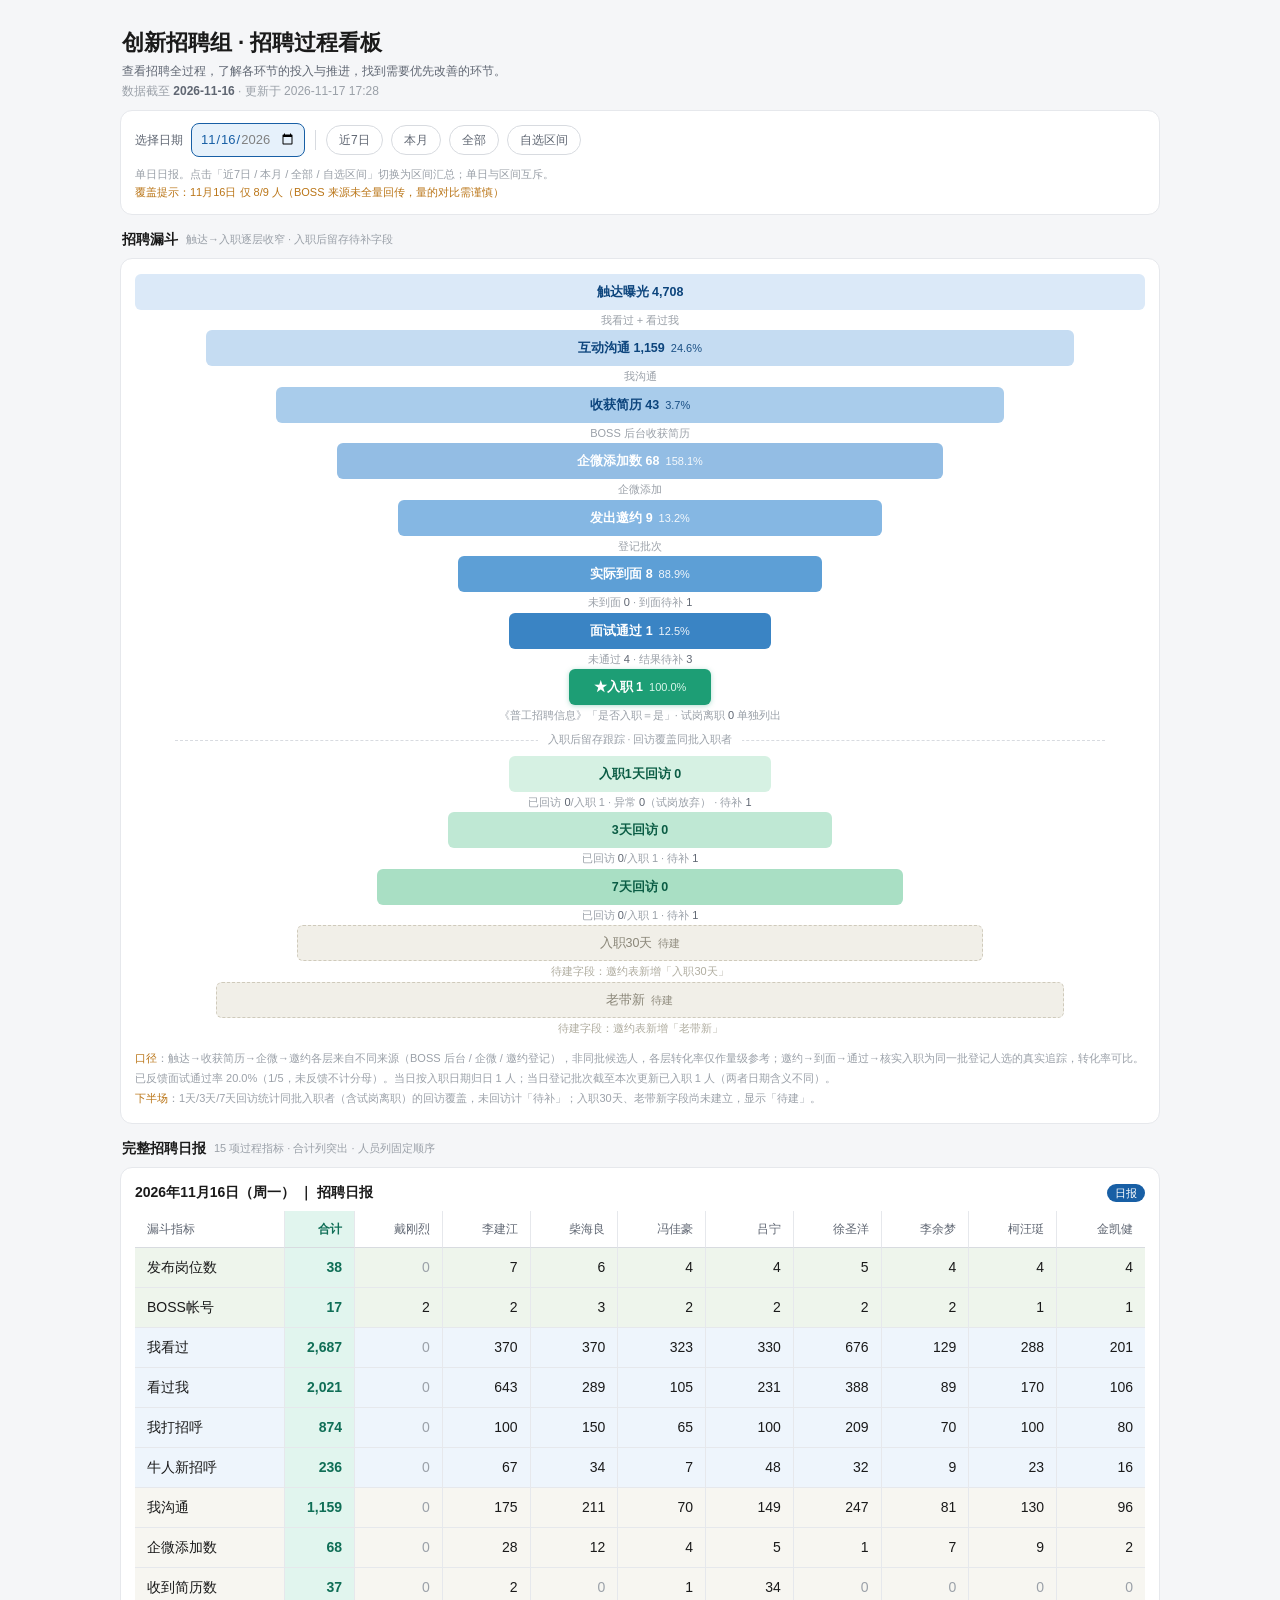
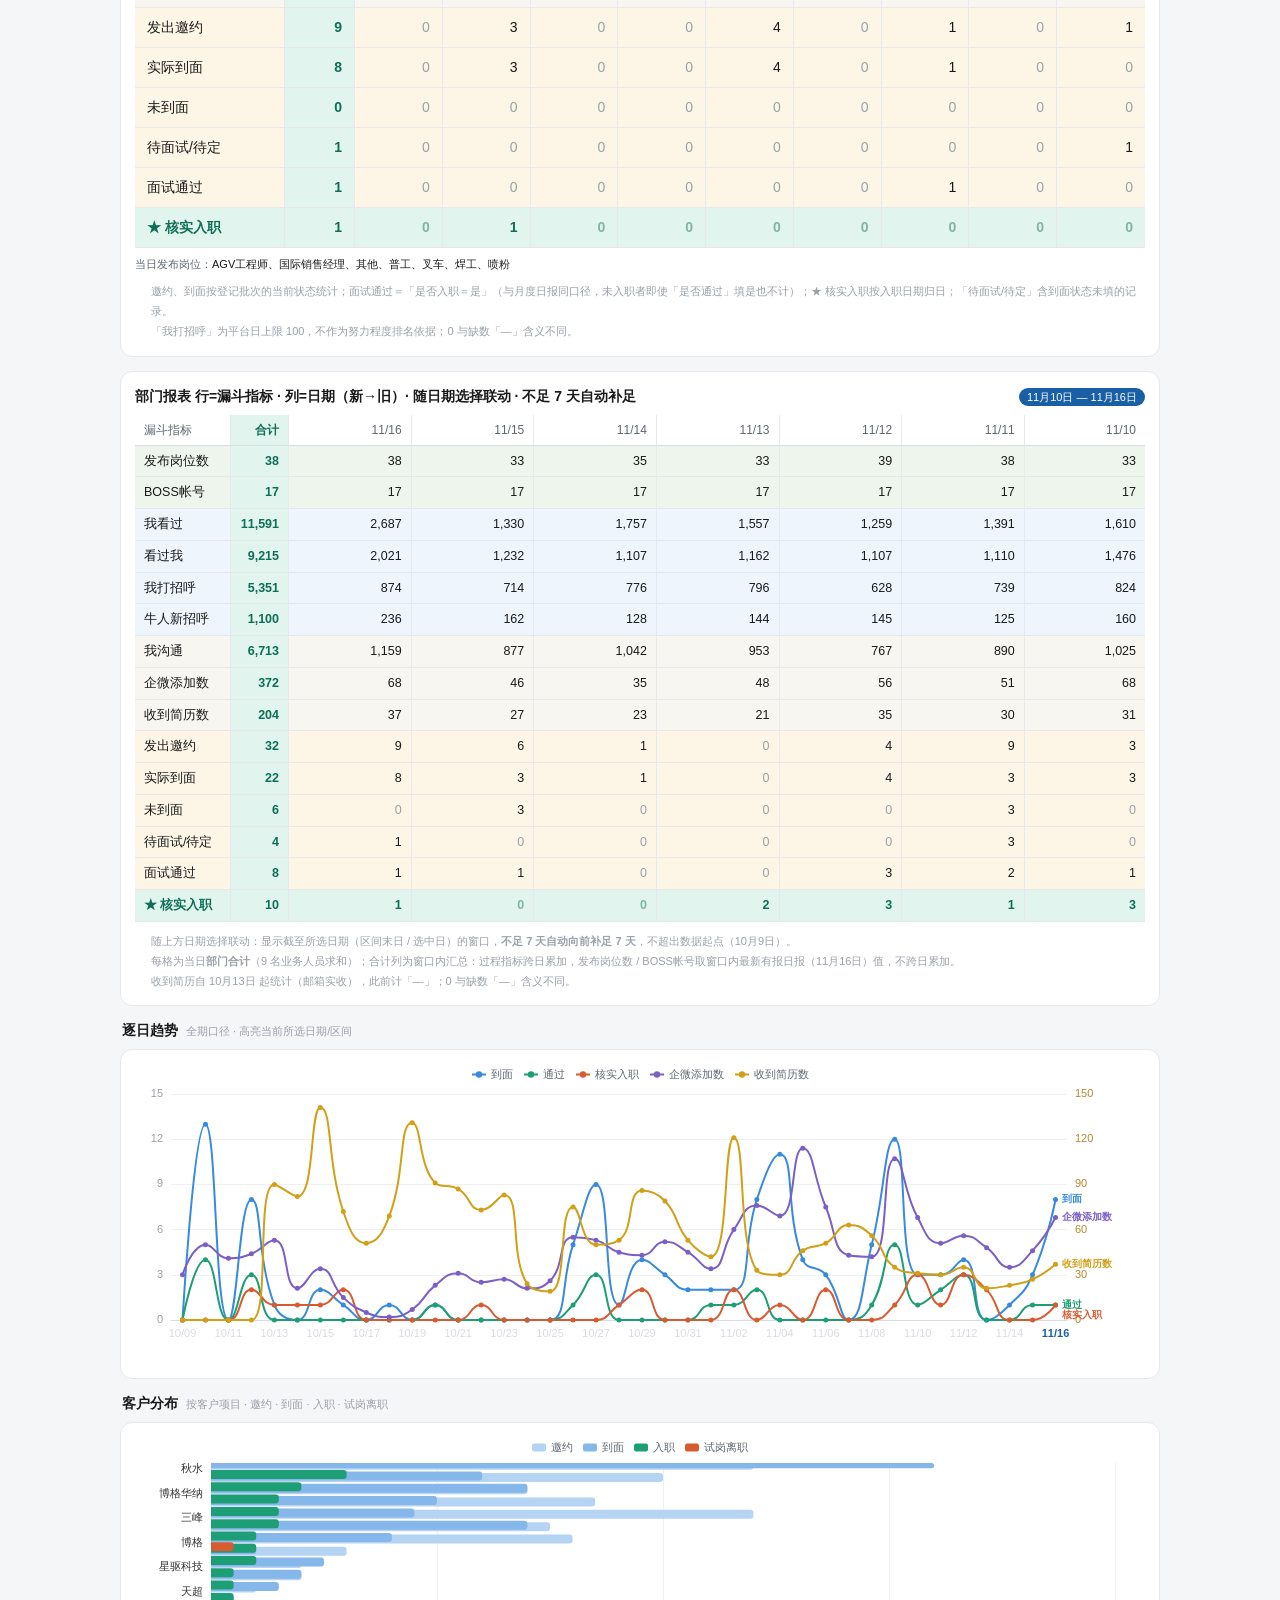
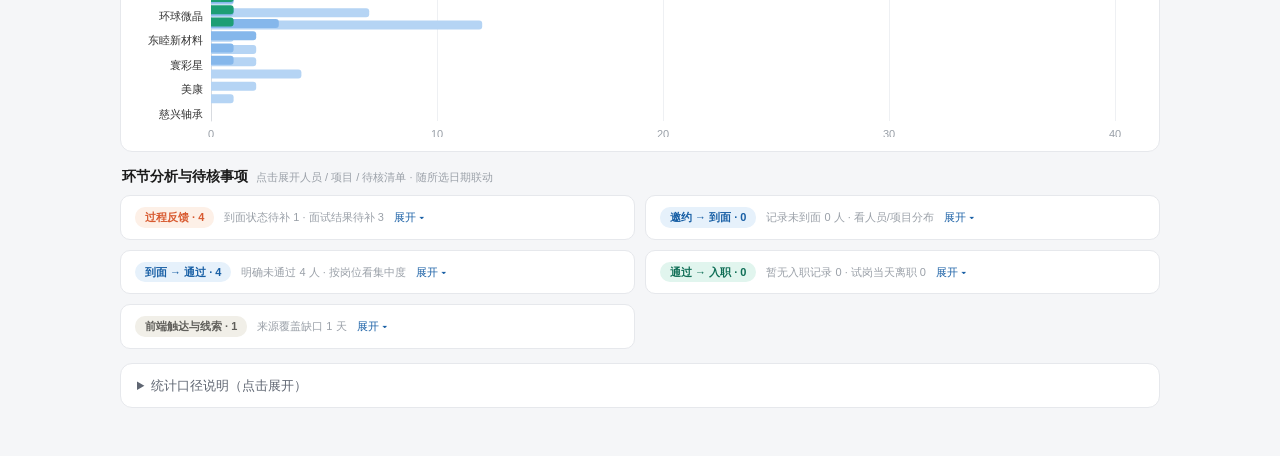
==== commit 1223a24a: "Update dashboard data · 2026-11-16 · generated 2026-11-17 17:28" ====
--- a/embeds/dashboard.html
+++ b/embeds/dashboard.html
@@ -278,7 +278,7 @@
 </div>
 
 <script>
-window.__DATA__ = {"meta": {"generated_at": "2026-11-16 17:24", "latest_report": "2026-11-15", "first_day": "2026-10-09", "range": {"from": "2026-10-09", "to": "2026-11-15"}, "people": ["戴刚烈", "李建江", "柴海良", "冯佳豪", "吕宁", "徐圣洋", "李余梦", "柯汪珽", "金凯健"], "rcv_start": "2026-10-13", "health": {"boss": "2026-11-15", "resume": "2026-11-15", "wecom": "2026-11-16", "invite": "2026-11-16", "onboard": "2026-11-16"}, "snapshot": {"dir": "C:\\Users\\A1\\.workbuddy\\skills\\recruit-daily-pipeline\\outputs\\wecom_snapshot\\2026-11-16", "taken": "2026-11-16"}, "wecom_source": {"2026-11-08": {"戴刚烈": "detail", "李建江": "detail", "柴海良": "detail", "冯佳豪": "detail", "吕宁": "detail", "徐圣洋": "dashboard", "李余梦": "detail", "柯汪珽": "dashboard", "金凯健": "detail"}, "2026-11-09": {"戴刚烈": "detail", "李建江": "detail", "柴海良": "detail", "冯佳豪": "detail", "吕宁": "detail", "徐圣洋": "detail", "李余梦": "detail", "柯汪珽": "detail", "金凯健": "detail"}, "2026-11-14": {"戴刚烈": "sheet", "李建江": "detail", "柴海良": "detail", "冯佳豪": "detail", "吕宁": "detail", "徐圣洋": "detail", "李余梦": "detail", "柯汪珽": "detail", "金凯健": "detail"}, "2026-11-13": {"戴刚烈": "detail", "李建江": "detail", "柴海良": "detail", "冯佳豪": "detail", "吕宁": "detail", "徐圣洋": "detail", "李余梦": "detail", "柯汪珽": "detail", "金凯健": "detail"}, "2026-11-12": {"戴刚烈": "detail", "李建江": "detail", "柴海良": "detail", "冯佳豪": "detail", "吕宁": "detail", "徐圣洋": "detail", "李余梦": "detail", "柯汪珽": "detail", "金凯健": "detail"}, "2026-11-11": {"戴刚烈": "detail", "李建江": "detail", "柴海良": "detail", "冯佳豪": "detail", "吕宁": "detail", "徐圣洋": "detail", "李余梦": "detail", "柯汪珽": "detail", "金凯健": "detail"}, "2026-11-10": {"戴刚烈": "detail", "李建江": "detail", "柴海良": "detail", "冯佳豪": "detail", "吕宁": "detail", "徐圣洋": "detail", "李余梦": "detail", "柯汪珽": "detail", "金凯健": "detail"}, "2026-11-15": {"戴刚烈": "sheet", "李建江": "detail", "柴海良": "sheet", "冯佳豪": "detail", "吕宁": "detail", "徐圣洋": "detail", "李余梦": "detail", "柯汪珽": "detail", "金凯健": "detail"}}}, "daily": {"2026-10-09": {"metrics": {"发布岗位数": [2, 4, 3, 3, 3, 0, 0, 0, 0], "BOSS帐号": [2, 2, 3, 2, 2, 2, 2, 1, 1], "我看过": [11, 11, 140, 0, 1, 0, 0, 0, 0], "看过我": [42, 117, 434, 0, 170, 0, 0, 0, 0], "我打招呼": [31, 0, 50, 0, 9, 0, 0, 0, 0], "牛人新招呼": [9, 18, 48, 0, 13, 0, 0, 0, 0], "我沟通": [38, 18, 88, 0, 12, 0, 0, 0, 0], "企微添加数": [2, 11, 16, 1, 0, 0, 0, 0, 0], "收到简历数": null, "发出邀约": [0, 0, 0, 0, 0, 0, 0, 0, 0], "实际到面": [0, 0, 0, 0, 0, 0, 0, 0, 0], "未到面": [0, 0, 0, 0, 0, 0, 0, 0, 0], "待面试/待定": [0, 0, 0, 0, 0, 0, 0, 0, 0], "面试通过": [0, 0, 0, 0, 0, 0, 0, 0, 0], "核实入职": [0, 0, 0, 0, 0, 0, 0, 0, 0], "收获简历": [0, 0, 0, 0, 0, 0, 0, 0, 0]}, "positions": ["检验员", "普工", "半导体普工"], "covered": 5, "has_report": true}, "2026-10-10": {"metrics": {"发布岗位数": [5, 4, 5, 3, 3, 0, 0, 0, 0], "BOSS帐号": [2, 2, 3, 2, 2, 2, 2, 1, 1], "我看过": [9, 528, 161, 8, 41, 0, 0, 0, 0], "看过我": [155, 423, 610, 100, 268, 0, 0, 0, 0], "我打招呼": [0, 100, 144, 6, 46, 0, 0, 0, 0], "牛人新招呼": [20, 50, 88, 10, 29, 0, 0, 0, 0], "我沟通": [21, 147, 211, 9, 71, 0, 0, 0, 0], "企微添加数": [3, 19, 22, 6, 0, 0, 0, 0, 0], "收到简历数": null, "发出邀约": [2, 2, 5, 2, 5, 0, 0, 0, 0], "实际到面": [2, 1, 3, 2, 5, 0, 0, 0, 0], "未到面": [0, 1, 2, 0, 0, 0, 0, 0, 0], "待面试/待定": [0, 0, 0, 0, 0, 0, 0, 0, 0], "面试通过": [0, 1, 1, 1, 1, 0, 0, 0, 0], "核实入职": [0, 0, 0, 0, 0, 0, 0, 0, 0], "收获简历": [0, 0, 0, 0, 0, 0, 0, 0, 0]}, "positions": ["检验员", "半导体普工", "普工"], "covered": 5, "has_report": true}, "2026-10-11": {"metrics": {"发布岗位数": [5, 5, 4, 3, 2, 0, 0, 0, 0], "BOSS帐号": [2, 2, 3, 2, 2, 2, 2, 1, 1], "我看过": [117, 412, 189, 65, 52, 0, 0, 0, 0], "看过我": [168, 290, 435, 100, 63, 0, 0, 0, 0], "我打招呼": [100, 100, 50, 19, 31, 0, 0, 0, 0], "牛人新招呼": [20, 33, 44, 8, 1, 0, 0, 0, 0], "我沟通": [123, 139, 96, 24, 32, 0, 0, 0, 0], "企微添加数": [0, 21, 18, 2, 0, 0, 0, 0, 0], "收到简历数": null, "发出邀约": [0, 0, 0, 0, 0, 0, 0, 0, 0], "实际到面": [0, 0, 0, 0, 0, 0, 0, 0, 0], "未到面": [0, 0, 0, 0, 0, 0, 0, 0, 0], "待面试/待定": [0, 0, 0, 0, 0, 0, 0, 0, 0], "面试通过": [0, 0, 0, 0, 0, 0, 0, 0, 0], "核实入职": [0, 0, 0, 0, 0, 0, 0, 0, 0], "收获简历": [0, 0, 0, 0, 0, 0, 0, 0, 0]}, "positions": ["半导体普工", "检验员"], "covered": 5, "has_report": true}, "2026-10-12": {"metrics": {"发布岗位数": [4, 8, 4, 4, 2, 0, 0, 0, 0], "BOSS帐号": [2, 2, 3, 2, 2, 2, 2, 1, 1], "我看过": [184, 167, 367, 67, 27, 0, 0, 0, 0], "看过我": [210, 351, 336, 170, 88, 0, 0, 0, 0], "我打招呼": [100, 100, 94, 39, 49, 0, 0, 0, 0], "牛人新招呼": [23, 38, 53, 15, 10, 0, 0, 0, 0], "我沟通": [125, 138, 128, 48, 55, 0, 0, 0, 0], "企微添加数": [6, 23, 6, 4, 5, 0, 0, 0, 0], "收到简历数": null, "发出邀约": [0, 5, 5, 2, 4, 0, 0, 0, 0], "实际到面": [0, 1, 3, 2, 2, 0, 0, 0, 0], "未到面": [0, 3, 0, 0, 0, 0, 0, 0, 0], "待面试/待定": [0, 1, 2, 0, 2, 0, 0, 0, 0], "面试通过": [0, 1, 0, 2, 0, 0, 0, 0, 0], "核实入职": [0, 1, 1, 0, 0, 0, 0, 0, 0], "收获简历": [0, 0, 0, 0, 0, 0, 0, 0, 0]}, "positions": ["检验员", "半导体普工", "仓管员"], "covered": 5, "has_report": true}, "2026-10-13": {"metrics": {"发布岗位数": [6, 5, 4, 4, 2, 0, 0, 0, 0], "BOSS帐号": [2, 2, 3, 2, 2, 2, 2, 1, 1], "我看过": [6, 338, 54, 24, 13, 0, 0, 0, 0], "看过我": [782, 288, 455, 273, 138, 0, 0, 0, 0], "我打招呼": [100, 100, 26, 21, 17, 0, 0, 0, 0], "牛人新招呼": [148, 36, 72, 32, 27, 0, 0, 0, 0], "我沟通": [220, 130, 59, 32, 24, 0, 0, 0, 0], "企微添加数": [21, 13, 11, 6, 2, 0, 0, 0, 0], "收到简历数": [63, 11, 5, 7, 4, 0, 0, 0, 0], "发出邀约": [0, 1, 0, 1, 0, 0, 0, 0, 0], "实际到面": [0, 1, 0, 0, 0, 0, 0, 0, 0], "未到面": [0, 0, 0, 1, 0, 0, 0, 0, 0], "待面试/待定": [0, 0, 0, 0, 0, 0, 0, 0, 0], "面试通过": [0, 0, 0, 0, 0, 0, 0, 0, 0], "核实入职": [0, 1, 0, 0, 0, 0, 0, 0, 0], "收获简历": [63, 11, 4, 7, 4, 0, 0, 0, 0]}, "positions": ["检验员", "仓管员", "半导体普工"], "covered": 5, "has_report": true}, "2026-10-14": {"metrics": {"发布岗位数": [6, 7, 4, 4, 2, 0, 0, 0, 0], "BOSS帐号": [2, 2, 3, 2, 2, 2, 2, 1, 1], "我看过": [3, 155, 105, 52, 28, 0, 0, 0, 0], "看过我": [567, 211, 325, 171, 88, 0, 0, 0, 0], "我打招呼": [100, 100, 88, 32, 16, 0, 0, 0, 0], "牛人新招呼": [106, 35, 28, 19, 18, 0, 0, 0, 0], "我沟通": [230, 130, 108, 43, 23, 0, 0, 0, 0], "企微添加数": [9, 5, 3, 3, 1, 0, 0, 0, 0], "收到简历数": [72, 6, 0, 3, 1, 0, 0, 0, 0], "发出邀约": [1, 0, 0, 0, 0, 0, 0, 0, 0], "实际到面": [0, 0, 0, 0, 0, 0, 0, 0, 0], "未到面": [0, 0, 0, 0, 0, 0, 0, 0, 0], "待面试/待定": [1, 0, 0, 0, 0, 0, 0, 0, 0], "面试通过": [0, 0, 0, 0, 0, 0, 0, 0, 0], "核实入职": [0, 0, 0, 0, 1, 0, 0, 0, 0], "收获简历": [72, 5, 0, 2, 1, 0, 0, 0, 0]}, "positions": ["国际销售经理", "仓管员", "检验员", "半导体普工"], "covered": 5, "has_report": true}, "2026-10-15": {"metrics": {"发布岗位数": [2, 6, 4, 4, 2, 0, 0, 0, 0], "BOSS帐号": [2, 2, 3, 2, 2, 2, 2, 1, 1], "我看过": [58, 77, 30, 138, 81, 0, 0, 0, 0], "看过我": [473, 233, 395, 175, 122, 0, 0, 0, 0], "我打招呼": [100, 13, 2, 57, 32, 0, 0, 0, 0], "牛人新招呼": [88, 28, 89, 18, 16, 0, 0, 0, 0], "我沟通": [219, 41, 67, 66, 44, 0, 0, 0, 0], "企微添加数": [14, 6, 5, 4, 5, 0, 0, 0, 0], "收到简历数": [86, 3, 39, 6, 7, 0, 0, 0, 0], "发出邀约": [0, 2, 1, 1, 0, 0, 0, 0, 0], "实际到面": [0, 1, 0, 1, 0, 0, 0, 0, 0], "未到面": [0, 0, 0, 0, 0, 0, 0, 0, 0], "待面试/待定": [0, 1, 1, 0, 0, 0, 0, 0, 0], "面试通过": [0, 0, 0, 0, 0, 0, 0, 0, 0], "核实入职": [0, 0, 0, 1, 0, 0, 0, 0, 0], "收获简历": [86, 3, 39, 6, 7, 0, 0, 0, 0]}, "positions": ["仓管员", "国际销售经理", "检验员"], "covered": 5, "has_report": true}, "2026-10-16": {"metrics": {"发布岗位数": [4, 6, 4, 4, 2, 0, 0, 0, 0], "BOSS帐号": [2, 2, 3, 2, 2, 2, 2, 1, 1], "我看过": [69, 44, 57, 84, 115, 0, 0, 0, 0], "看过我": [401, 81, 245, 128, 77, 0, 0, 0, 0], "我打招呼": [100, 50, 39, 62, 34, 0, 0, 0, 0], "牛人新招呼": [93, 3, 38, 14, 21, 0, 0, 0, 0], "我沟通": [227, 54, 87, 73, 50, 0, 0, 0, 0], "企微添加数": [5, 1, 1, 6, 2, 0, 0, 0, 0], "收到简历数": [49, 0, 10, 3, 10, 0, 0, 0, 0], "发出邀约": [0, 0, 0, 0, 1, 0, 0, 0, 0], "实际到面": [0, 0, 0, 0, 1, 0, 0, 0, 0], "未到面": [0, 0, 0, 0, 0, 0, 0, 0, 0], "待面试/待定": [0, 0, 0, 0, 0, 0, 0, 0, 0], "面试通过": [0, 0, 0, 0, 0, 0, 0, 0, 0], "核实入职": [0, 0, 0, 2, 0, 0, 0, 0, 0], "收获简历": [49, 0, 10, 3, 10, 0, 0, 0, 0]}, "positions": ["国际销售经理", "仓管员", "检验员"], "covered": 5, "has_report": true}, "2026-10-17": {"metrics": {"发布岗位数": [4, 0, 0, 0, 0, 0, 0, 0, 0], "BOSS帐号": [2, 2, 3, 2, 2, 2, 2, 1, 1], "我看过": [57, 0, 0, 0, 0, 0, 0, 0, 0], "看过我": [306, 0, 0, 0, 0, 0, 0, 0, 0], "我打招呼": [100, 0, 0, 0, 0, 0, 0, 0, 0], "牛人新招呼": [71, 0, 0, 0, 0, 0, 0, 0, 0], "我沟通": [213, 0, 0, 0, 0, 0, 0, 0, 0], "企微添加数": [2, 2, 1, 0, 0, 0, 0, 0, 0], "收到简历数": [48, 0, 3, 0, 0, 0, 0, 0, 0], "发出邀约": [0, 0, 0, 0, 0, 0, 0, 0, 0], "实际到面": [0, 0, 0, 0, 0, 0, 0, 0, 0], "未到面": [0, 0, 0, 0, 0, 0, 0, 0, 0], "待面试/待定": [0, 0, 0, 0, 0, 0, 0, 0, 0], "面试通过": [0, 0, 0, 0, 0, 0, 0, 0, 0], "核实入职": [0, 0, 0, 0, 0, 0, 0, 0, 0], "收获简历": [50, 0, 0, 0, 0, 0, 0, 0, 0]}, "positions": ["国际销售经理", "仓管员"], "covered": 1, "has_report": true}, "2026-10-18": {"metrics": {"发布岗位数": [4, 0, 0, 0, 0, 0, 0, 0, 0], "BOSS帐号": [2, 2, 3, 2, 2, 2, 2, 1, 1], "我看过": [24, 0, 0, 0, 0, 0, 0, 0, 0], "看过我": [381, 0, 0, 0, 0, 0, 0, 0, 0], "我打招呼": [100, 0, 0, 0, 0, 0, 0, 0, 0], "牛人新招呼": [92, 0, 0, 0, 0, 0, 0, 0, 0], "我沟通": [228, 0, 0, 0, 0, 0, 0, 0, 0], "企微添加数": [2, 0, 0, 0, 0, 0, 0, 0, 0], "收到简历数": [68, 0, 0, 0, 1, 0, 0, 0, 0], "发出邀约": [0, 1, 0, 0, 0, 0, 0, 0, 0], "实际到面": [0, 1, 0, 0, 0, 0, 0, 0, 0], "未到面": [0, 0, 0, 0, 0, 0, 0, 0, 0], "待面试/待定": [0, 0, 0, 0, 0, 0, 0, 0, 0], "面试通过": [0, 0, 0, 0, 0, 0, 0, 0, 0], "核实入职": [0, 0, 0, 0, 0, 0, 0, 0, 0], "收获简历": [68, 0, 0, 0, 0, 0, 0, 0, 0]}, "positions": ["国际销售经理", "仓管员"], "covered": 1, "has_report": true}, "2026-10-19": {"metrics": {"发布岗位数": [4, 0, 4, 4, 4, 0, 0, 0, 0], "BOSS帐号": [2, 2, 3, 2, 2, 2, 2, 1, 1], "我看过": [5, 0, 60, 71, 61, 0, 0, 0, 0], "看过我": [613, 0, 130, 90, 113, 0, 0, 0, 0], "我打招呼": [100, 0, 47, 52, 54, 0, 0, 0, 0], "牛人新招呼": [202, 0, 8, 5, 20, 0, 0, 0, 0], "我沟通": [346, 0, 59, 55, 69, 0, 0, 0, 0], "企微添加数": [1, 0, 0, 4, 2, 0, 0, 0, 0], "收到简历数": [124, 0, 1, 3, 3, 0, 0, 0, 0], "发出邀约": [0, 0, 0, 0, 0, 0, 0, 0, 0], "实际到面": [0, 0, 0, 0, 0, 0, 0, 0, 0], "未到面": [0, 0, 0, 0, 0, 0, 0, 0, 0], "待面试/待定": [0, 0, 0, 0, 0, 0, 0, 0, 0], "面试通过": [0, 0, 0, 0, 0, 0, 0, 0, 0], "核实入职": [0, 0, 0, 0, 0, 0, 0, 0, 0], "收获简历": [124, 0, 1, 2, 3, 0, 0, 0, 0]}, "positions": ["国际销售经理", "仓管员", "检验员", "普工/操作工", "普工"], "covered": 4, "has_report": true}, "2026-10-20": {"metrics": {"发布岗位数": [6, 0, 5, 5, 4, 0, 0, 0, 0], "BOSS帐号": [2, 2, 3, 2, 2, 2, 2, 1, 1], "我看过": [15, 0, 133, 152, 115, 0, 0, 0, 0], "看过我": [486, 0, 126, 103, 121, 0, 0, 0, 0], "我打招呼": [100, 0, 58, 79, 61, 0, 0, 0, 0], "牛人新招呼": [112, 0, 13, 7, 8, 0, 0, 0, 0], "我沟通": [255, 0, 73, 83, 73, 0, 0, 0, 0], "企微添加数": [16, 0, 2, 2, 3, 0, 0, 0, 0], "收到简历数": [82, 0, 4, 0, 5, 0, 0, 0, 0], "发出邀约": [0, 0, 0, 0, 1, 0, 0, 0, 0], "实际到面": [0, 0, 0, 0, 1, 0, 0, 0, 0], "未到面": [0, 0, 0, 0, 0, 0, 0, 0, 0], "待面试/待定": [0, 0, 0, 0, 0, 0, 0, 0, 0], "面试通过": [0, 0, 0, 0, 1, 0, 0, 0, 0], "核实入职": [0, 0, 0, 0, 0, 0, 0, 0, 0], "收获简历": [82, 0, 4, 0, 5, 0, 0, 0, 0]}, "positions": ["国际销售经理", "仓管员", "会计", "检验员", "普工/操作工", "普工"], "covered": 4, "has_report": true}, "2026-10-21": {"metrics": {"发布岗位数": [6, 0, 4, 4, 4, 0, 0, 0, 0], "BOSS帐号": [2, 2, 3, 2, 2, 2, 2, 1, 1], "我看过": [124, 0, 368, 138, 66, 0, 0, 0, 0], "看过我": [575, 0, 123, 84, 105, 0, 0, 0, 0], "我打招呼": [100, 0, 100, 100, 93, 0, 0, 0, 0], "牛人新招呼": [110, 0, 12, 11, 14, 0, 0, 0, 0], "我沟通": [246, 0, 111, 103, 106, 0, 0, 0, 0], "企微添加数": [22, 0, 2, 2, 5, 0, 0, 0, 0], "收到简历数": [79, 0, 2, 4, 2, 0, 0, 0, 0], "发出邀约": [0, 0, 0, 0, 0, 0, 0, 0, 0], "实际到面": [0, 0, 0, 0, 0, 0, 0, 0, 0], "未到面": [0, 0, 0, 0, 0, 0, 0, 0, 0], "待面试/待定": [0, 0, 0, 0, 0, 0, 0, 0, 0], "面试通过": [0, 0, 0, 0, 0, 0, 0, 0, 0], "核实入职": [0, 0, 0, 0, 0, 0, 0, 0, 0], "收获简历": [79, 0, 2, 2, 2, 0, 0, 0, 0]}, "positions": ["国际销售经理", "仓管员", "会计", "检验员", "普工"], "covered": 4, "has_report": true}, "2026-10-22": {"metrics": {"发布岗位数": [5, 0, 4, 4, 4, 0, 0, 0, 0], "BOSS帐号": [2, 2, 3, 2, 2, 2, 2, 1, 1], "我看过": [198, 0, 400, 279, 141, 0, 0, 0, 0], "看过我": [546, 0, 110, 133, 109, 0, 0, 0, 0], "我打招呼": [100, 0, 100, 100, 100, 0, 0, 0, 0], "牛人新招呼": [85, 0, 13, 37, 16, 0, 0, 0, 0], "我沟通": [235, 0, 110, 113, 117, 0, 0, 0, 0], "企微添加数": [14, 0, 4, 0, 7, 0, 0, 0, 0], "收到简历数": [63, 0, 2, 3, 5, 0, 0, 0, 0], "发出邀约": [0, 0, 0, 0, 1, 0, 0, 0, 0], "实际到面": [0, 0, 0, 0, 0, 0, 0, 0, 0], "未到面": [0, 0, 0, 0, 1, 0, 0, 0, 0], "待面试/待定": [0, 0, 0, 0, 0, 0, 0, 0, 0], "面试通过": [0, 0, 0, 0, 0, 0, 0, 0, 0], "核实入职": [0, 0, 0, 0, 1, 0, 0, 0, 0], "收获简历": [64, 0, 1, 3, 5, 0, 0, 0, 0]}, "positions": ["国际销售经理", "会计", "仓管员", "检验员", "普工"], "covered": 4, "has_report": true}, "2026-10-23": {"metrics": {"发布岗位数": [5, 3, 4, 4, 2, 0, 0, 0, 0], "BOSS帐号": [2, 2, 3, 2, 2, 2, 2, 1, 1], "我看过": [145, 83, 176, 17, 68, 0, 0, 0, 0], "看过我": [341, 30, 80, 69, 70, 0, 0, 0, 0], "我打招呼": [100, 50, 99, 99, 47, 0, 0, 0, 0], "牛人新招呼": [70, 5, 10, 7, 20, 0, 0, 0, 0], "我沟通": [221, 54, 108, 105, 68, 0, 0, 0, 0], "企微添加数": [12, 0, 6, 2, 7, 0, 0, 0, 0], "收到简历数": [65, 0, 1, 3, 14, 0, 0, 0, 0], "发出邀约": [0, 0, 0, 0, 0, 0, 0, 0, 0], "实际到面": [0, 0, 0, 0, 0, 0, 0, 0, 0], "未到面": [0, 0, 0, 0, 0, 0, 0, 0, 0], "待面试/待定": [0, 0, 0, 0, 0, 0, 0, 0, 0], "面试通过": [0, 0, 0, 0, 0, 0, 0, 0, 0], "核实入职": [0, 0, 0, 0, 0, 0, 0, 0, 0], "收获简历": [65, 0, 1, 0, 14, 0, 0, 0, 0]}, "positions": ["仓管员", "国际销售经理", "会计", "普工", "检验员"], "covered": 5, "has_report": true}, "2026-10-24": {"metrics": {"发布岗位数": [7, 5, 0, 4, 2, 0, 0, 0, 0], "BOSS帐号": [2, 2, 3, 2, 2, 2, 2, 1, 1], "我看过": [170, 75, 0, 195, 82, 0, 0, 0, 0], "看过我": [219, 64, 0, 96, 51, 0, 0, 0, 0], "我打招呼": [100, 50, 0, 100, 50, 0, 0, 0, 0], "牛人新招呼": [46, 4, 0, 7, 11, 0, 0, 0, 0], "我沟通": [162, 64, 0, 106, 61, 0, 0, 0, 0], "企微添加数": [8, 7, 2, 3, 1, 0, 0, 0, 0], "收到简历数": [13, 1, 0, 1, 9, 0, 0, 0, 0], "发出邀约": [0, 0, 0, 0, 0, 0, 0, 0, 0], "实际到面": [0, 0, 0, 0, 0, 0, 0, 0, 0], "未到面": [0, 0, 0, 0, 0, 0, 0, 0, 0], "待面试/待定": [0, 0, 0, 0, 0, 0, 0, 0, 0], "面试通过": [0, 0, 0, 0, 0, 0, 0, 0, 0], "核实入职": [0, 0, 0, 0, 0, 0, 0, 0, 0], "收获简历": [12, 1, 0, 0, 8, 0, 0, 0, 0]}, "positions": ["国际销售经理", "仓管员", "普工", "会计", "检验员"], "covered": 4, "has_report": true}, "2026-10-25": {"metrics": {"发布岗位数": [6, 4, 4, 4, 2, 0, 0, 0, 0], "BOSS帐号": [2, 2, 3, 2, 2, 2, 2, 1, 1], "我看过": [153, 45, 1, 275, 69, 0, 0, 0, 0], "看过我": [217, 112, 75, 80, 84, 0, 0, 0, 0], "我打招呼": [100, 50, 0, 100, 50, 0, 0, 0, 0], "牛人新招呼": [35, 9, 10, 1, 16, 0, 0, 0, 0], "我沟通": [155, 63, 1, 102, 67, 0, 0, 0, 0], "企微添加数": [13, 11, 1, 0, 1, 0, 0, 0, 0], "收到简历数": [14, 0, 0, 0, 5, 0, 0, 0, 0], "发出邀约": [0, 0, 0, 0, 0, 0, 0, 0, 0], "实际到面": [0, 0, 0, 0, 0, 0, 0, 0, 0], "未到面": [0, 0, 0, 0, 0, 0, 0, 0, 0], "待面试/待定": [0, 0, 0, 0, 0, 0, 0, 0, 0], "面试通过": [0, 0, 0, 0, 0, 0, 0, 0, 0], "核实入职": [0, 0, 0, 0, 0, 0, 0, 0, 0], "收获简历": [14, 0, 0, 0, 5, 0, 0, 0, 0]}, "positions": ["普工", "国际销售经理", "仓管员", "检验员"], "covered": 5, "has_report": true}, "2026-10-26": {"metrics": {"发布岗位数": [7, 9, 6, 6, 4, 0, 0, 0, 0], "BOSS帐号": [2, 2, 3, 2, 2, 2, 2, 1, 1], "我看过": [279, 187, 141, 203, 159, 0, 0, 0, 0], "看过我": [331, 452, 62, 146, 180, 0, 0, 0, 0], "我打招呼": [150, 55, 127, 143, 94, 0, 0, 0, 0], "牛人新招呼": [73, 103, 7, 8, 36, 0, 0, 0, 0], "我沟通": [241, 149, 135, 152, 133, 0, 0, 0, 0], "企微添加数": [17, 25, 5, 3, 5, 0, 0, 0, 0], "收到简历数": [28, 24, 2, 0, 21, 0, 0, 0, 0], "发出邀约": [0, 2, 2, 0, 1, 0, 0, 0, 0], "实际到面": [0, 2, 2, 0, 1, 0, 0, 0, 0], "未到面": [0, 0, 0, 0, 0, 0, 0, 0, 0], "待面试/待定": [0, 0, 0, 0, 0, 0, 0, 0, 0], "面试通过": [0, 0, 0, 0, 1, 0, 0, 0, 0], "核实入职": [0, 0, 0, 0, 0, 0, 0, 0, 0], "收获简历": [29, 24, 0, 0, 21, 0, 0, 0, 0]}, "positions": ["普工", "国际销售经理", "仓管员", "焊工", "喷粉", "折弯", "检验员"], "covered": 5, "has_report": true}, "2026-10-27": {"metrics": {"发布岗位数": [7, 16, 6, 6, 4, 4, 2, 0, 0], "BOSS帐号": [2, 2, 3, 2, 2, 2, 2, 1, 1], "我看过": [436, 188, 169, 218, 125, 300, 81, 0, 0], "看过我": [415, 370, 87, 147, 141, 200, 96, 0, 0], "我打招呼": [151, 200, 150, 60, 100, 22, 50, 0, 0], "牛人新招呼": [87, 61, 8, 25, 33, 40, 8, 0, 0], "我沟通": [246, 297, 162, 79, 138, 40, 56, 0, 0], "企微添加数": [19, 13, 5, 10, 5, 0, 1, 0, 0], "收到简历数": [30, 2, 0, 1, 17, 0, 0, 0, 0], "发出邀约": [6, 1, 0, 0, 6, 0, 0, 0, 0], "实际到面": [4, 1, 0, 0, 4, 0, 0, 0, 0], "未到面": [0, 0, 0, 0, 0, 0, 0, 0, 0], "待面试/待定": [2, 0, 0, 0, 2, 0, 0, 0, 0], "面试通过": [1, 1, 0, 0, 1, 0, 0, 0, 0], "核实入职": [0, 0, 0, 0, 0, 0, 0, 0, 0], "收获简历": [30, 2, 0, 1, 17, 3, 1, 0, 0]}, "positions": ["普工", "国际销售经理", "仓管员", "焊工", "AGV工程师", "喷粉", "折弯", "检验员"], "covered": 7, "has_report": true}, "2026-10-28": {"metrics": {"发布岗位数": [8, 10, 4, 4, 4, 7, 4, 0, 0], "BOSS帐号": [2, 2, 3, 2, 2, 2, 2, 1, 1], "我看过": [273, 168, 82, 165, 133, 530, 190, 0, 0], "看过我": [472, 282, 62, 139, 151, 337, 116, 0, 0], "我打招呼": [150, 150, 76, 61, 100, 250, 99, 0, 0], "牛人新招呼": [74, 27, 5, 19, 36, 32, 9, 0, 0], "我沟通": [252, 190, 83, 81, 133, 259, 109, 0, 0], "企微添加数": [15, 14, 1, 5, 4, 0, 6, 0, 0], "收到简历数": [30, 3, 0, 0, 20, 0, 0, 0, 0], "发出邀约": [1, 0, 0, 0, 1, 0, 0, 0, 0], "实际到面": [0, 0, 0, 0, 1, 0, 0, 0, 0], "未到面": [0, 0, 0, 0, 0, 0, 0, 0, 0], "待面试/待定": [1, 0, 0, 0, 0, 0, 0, 0, 0], "面试通过": [0, 0, 0, 0, 0, 0, 0, 0, 0], "核实入职": [0, 0, 0, 0, 1, 0, 0, 0, 0], "收获简历": [30, 3, 0, 0, 20, 3, 0, 0, 0]}, "positions": ["普工", "国际销售经理", "仓管员", "AGV工程师", "喷粉", "焊工", "折弯"], "covered": 7, "has_report": true}, "2026-10-29": {"metrics": {"发布岗位数": [9, 10, 4, 4, 4, 6, 4, 0, 0], "BOSS帐号": [2, 2, 3, 2, 2, 2, 2, 1, 1], "我看过": [495, 228, 13, 127, 165, 595, 187, 0, 0], "看过我": [262, 240, 48, 128, 136, 242, 100, 0, 0], "我打招呼": [150, 150, 10, 100, 100, 221, 100, 0, 0], "牛人新招呼": [58, 32, 5, 14, 35, 16, 17, 0, 0], "我沟通": [221, 188, 16, 114, 137, 288, 119, 0, 0], "企微添加数": [6, 11, 11, 4, 3, 0, 8, 0, 0], "收到简历数": [45, 4, 0, 0, 37, 0, 0, 0, 0], "发出邀约": [0, 1, 0, 1, 1, 0, 1, 0, 0], "实际到面": [0, 1, 0, 1, 1, 0, 1, 0, 0], "未到面": [0, 0, 0, 0, 0, 0, 0, 0, 0], "待面试/待定": [0, 0, 0, 0, 0, 0, 0, 0, 0], "面试通过": [0, 0, 0, 0, 0, 0, 0, 0, 0], "核实入职": [0, 1, 0, 0, 1, 0, 0, 0, 0], "收获简历": [29, 2, 0, 0, 24, 1, 0, 0, 0]}, "positions": ["国际销售经理", "普工", "焊工", "喷粉", "AGV工程师"], "covered": 7, "has_report": true}, "2026-10-30": {"metrics": {"发布岗位数": [7, 9, 4, 4, 4, 10, 4, 0, 0], "BOSS帐号": [2, 2, 3, 2, 2, 2, 2, 1, 1], "我看过": [343, 438, 109, 87, 167, 1356, 196, 0, 0], "看过我": [127, 220, 185, 139, 144, 274, 110, 0, 0], "我打招呼": [141, 150, 100, 100, 59, 250, 100, 0, 0], "牛人新招呼": [23, 35, 22, 18, 32, 22, 11, 0, 0], "我沟通": [170, 189, 120, 116, 87, 298, 114, 0, 0], "企微添加数": [7, 14, 12, 7, 7, 1, 4, 0, 0], "收到简历数": [24, 17, 0, 0, 38, 0, 0, 0, 0], "发出邀约": [0, 0, 0, 1, 0, 0, 2, 0, 0], "实际到面": [0, 0, 0, 1, 0, 0, 1, 0, 0], "未到面": [0, 0, 0, 0, 0, 0, 1, 0, 0], "待面试/待定": [0, 0, 0, 0, 0, 0, 0, 0, 0], "面试通过": [0, 0, 0, 0, 0, 0, 0, 0, 0], "核实入职": [0, 0, 0, 0, 0, 0, 0, 0, 0], "收获简历": [13, 17, 0, 0, 38, 2, 0, 0, 0]}, "positions": ["国际销售经理", "普工", "喷粉", "焊工", "AGV工程师"], "covered": 7, "has_report": true}, "2026-10-31": {"metrics": {"发布岗位数": [5, 10, 6, 4, 3, 5, 4, 0, 0], "BOSS帐号": [2, 2, 3, 2, 2, 2, 2, 1, 1], "我看过": [441, 337, 151, 84, 90, 1336, 161, 0, 0], "看过我": [128, 95, 198, 124, 102, 176, 84, 0, 0], "我打招呼": [150, 37, 150, 100, 21, 250, 100, 0, 0], "牛人新招呼": [18, 17, 25, 13, 32, 9, 5, 0, 0], "我沟通": [170, 55, 175, 114, 70, 280, 104, 0, 0], "企微添加数": [5, 9, 17, 2, 6, 2, 4, 0, 0], "收到简历数": [12, 3, 0, 0, 38, 0, 0, 0, 0], "发出邀约": [0, 0, 0, 1, 0, 0, 1, 0, 0], "实际到面": [0, 0, 0, 0, 0, 0, 1, 0, 0], "未到面": [0, 0, 0, 1, 0, 0, 0, 0, 0], "待面试/待定": [0, 0, 0, 0, 0, 0, 0, 0, 0], "面试通过": [0, 0, 0, 0, 0, 0, 0, 0, 0], "核实入职": [0, 0, 0, 0, 0, 0, 0, 0, 0], "收获简历": [10, 3, 0, 0, 38, 2, 0, 0, 0]}, "positions": ["国际销售经理", "普工", "喷粉", "AGV工程师"], "covered": 7, "has_report": true}, "2026-11-01": {"metrics": {"发布岗位数": [9, 12, 6, 4, 4, 5, 4, 0, 0], "BOSS帐号": [2, 2, 3, 2, 2, 2, 2, 1, 1], "我看过": [620, 333, 154, 39, 234, 1150, 151, 0, 0], "看过我": [197, 164, 286, 93, 85, 211, 71, 0, 0], "我打招呼": [150, 62, 150, 31, 36, 250, 100, 0, 0], "牛人新招呼": [34, 24, 30, 11, 11, 10, 11, 0, 0], "我沟通": [192, 96, 185, 43, 57, 265, 115, 0, 0], "企微添加数": [5, 5, 11, 1, 2, 1, 9, 0, 0], "收到简历数": [14, 3, 0, 0, 25, 0, 0, 0, 0], "发出邀约": [0, 0, 0, 0, 0, 0, 3, 0, 0], "实际到面": [0, 0, 0, 0, 0, 0, 2, 0, 0], "未到面": [0, 0, 0, 0, 0, 0, 1, 0, 0], "待面试/待定": [0, 0, 0, 0, 0, 0, 0, 0, 0], "面试通过": [0, 0, 0, 0, 0, 0, 1, 0, 0], "核实入职": [0, 0, 0, 0, 0, 0, 0, 0, 0], "收获简历": [13, 6, 0, 0, 25, 3, 0, 0, 0]}, "positions": ["国际销售经理", "普工", "焊工", "AGV工程师"], "covered": 7, "has_report": true}, "2026-11-02": {"metrics": {"发布岗位数": [7, 9, 7, 4, 8, 5, 4, 0, 0], "BOSS帐号": [2, 2, 3, 2, 2, 2, 2, 1, 1], "我看过": [353, 329, 152, 14, 304, 2188, 26, 0, 0], "看过我": [521, 206, 263, 162, 173, 274, 118, 0, 0], "我打招呼": [150, 150, 150, 100, 100, 250, 90, 0, 0], "牛人新招呼": [65, 46, 31, 20, 31, 21, 11, 0, 0], "我沟通": [229, 201, 169, 123, 142, 270, 102, 0, 0], "企微添加数": [14, 6, 11, 6, 13, 2, 8, 0, 0], "收到简历数": [66, 1, 0, 0, 54, 0, 0, 0, 0], "发出邀约": [2, 0, 0, 1, 2, 0, 2, 0, 0], "实际到面": [0, 0, 0, 1, 1, 0, 0, 0, 0], "未到面": [2, 0, 0, 0, 1, 0, 2, 0, 0], "待面试/待定": [0, 0, 0, 0, 0, 0, 0, 0, 0], "面试通过": [0, 0, 0, 1, 0, 0, 0, 0, 0], "核实入职": [1, 0, 0, 1, 0, 0, 0, 0, 0], "收获简历": [51, 7, 0, 0, 34, 2, 0, 0, 0]}, "positions": ["国际销售经理", "普工", "焊工", "AGV工程师"], "covered": 7, "has_report": true}, "2026-11-03": {"metrics": {"发布岗位数": [7, 11, 6, 4, 4, 5, 4, 0, 0], "BOSS帐号": [2, 2, 3, 2, 2, 2, 2, 1, 1], "我看过": [395, 112, 93, 3, 240, 1838, 36, 0, 0], "看过我": [265, 519, 216, 152, 124, 292, 146, 0, 0], "我打招呼": [100, 150, 150, 24, 100, 250, 100, 0, 0], "牛人新招呼": [38, 75, 26, 25, 22, 14, 21, 0, 0], "我沟通": [169, 229, 184, 42, 126, 280, 122, 0, 0], "企微添加数": [13, 23, 16, 4, 10, 1, 9, 0, 0], "收到简历数": [12, 1, 0, 0, 20, 0, 0, 0, 0], "发出邀约": [1, 8, 0, 0, 4, 2, 0, 0, 0], "实际到面": [0, 4, 0, 0, 4, 0, 0, 0, 0], "未到面": [1, 4, 0, 0, 0, 2, 0, 0, 0], "待面试/待定": [0, 0, 0, 0, 0, 0, 0, 0, 0], "面试通过": [0, 1, 0, 0, 1, 0, 0, 0, 0], "核实入职": [0, 0, 0, 0, 0, 0, 0, 0, 0], "收获简历": [12, 3, 0, 0, 20, 3, 0, 0, 0]}, "positions": ["普工", "国际销售经理", "AGV工程师", "叉车", "焊工"], "covered": 7, "has_report": true}, "2026-11-04": {"metrics": {"发布岗位数": [5, 11, 6, 4, 5, 5, 4, 0, 0], "BOSS帐号": [2, 2, 3, 2, 2, 2, 2, 1, 1], "我看过": [350, 293, 78, 45, 245, 2336, 38, 0, 0], "看过我": [219, 370, 99, 165, 138, 225, 129, 0, 0], "我打招呼": [100, 111, 143, 20, 100, 199, 100, 0, 0], "牛人新招呼": [39, 56, 9, 19, 23, 10, 15, 0, 0], "我沟通": [142, 166, 154, 46, 124, 216, 122, 0, 0], "企微添加数": [12, 23, 5, 7, 10, 2, 3, 7, 0], "收到简历数": [10, 1, 0, 1, 18, 0, 0, 0, 0], "发出邀约": [3, 6, 1, 1, 3, 0, 1, 2, 0], "实际到面": [1, 6, 0, 0, 3, 0, 1, 0, 0], "未到面": [2, 0, 1, 1, 0, 0, 0, 2, 0], "待面试/待定": [0, 0, 0, 0, 0, 0, 0, 0, 0], "面试通过": [0, 0, 0, 0, 0, 0, 0, 0, 0], "核实入职": [0, 0, 0, 0, 0, 0, 1, 0, 0], "收获简历": [10, 1, 0, 1, 18, 0, 0, 0, 0]}, "positions": ["国际销售经理", "普工", "AGV工程师", "喷粉", "焊工"], "covered": 7, "has_report": true}, "2026-11-05": {"metrics": {"发布岗位数": [7, 11, 6, 4, 6, 2, 4, 2, 2], "BOSS帐号": [2, 2, 3, 2, 2, 2, 2, 1, 1], "我看过": [259, 259, 45, 468, 197, 60, 139, 15, 3], "看过我": [173, 400, 260, 219, 141, 51, 121, 112, 101], "我打招呼": [100, 100, 127, 100, 100, 50, 100, 50, 47], "牛人新招呼": [33, 80, 41, 14, 26, 4, 16, 17, 14], "我沟通": [142, 177, 169, 119, 125, 55, 113, 67, 63], "企微添加数": [14, 35, 23, 5, 9, 2, 5, 11, 10], "收到简历数": [22, 10, 0, 0, 14, 0, 0, 0, 0], "发出邀约": [0, 0, 3, 0, 0, 0, 2, 4, 0], "实际到面": [0, 0, 0, 0, 0, 0, 1, 3, 0], "未到面": [0, 0, 0, 0, 0, 0, 1, 1, 0], "待面试/待定": [0, 0, 3, 0, 0, 0, 0, 0, 0], "面试通过": [0, 0, 0, 0, 0, 0, 0, 0, 0], "核实入职": [0, 0, 0, 0, 0, 0, 0, 0, 0], "收获简历": [22, 10, 0, 0, 14, 1, 0, 0, 0]}, "positions": ["普工", "国际销售经理", "其他", "机修", "喷粉", "焊工", "HRBP"], "covered": 9, "has_report": true}, "2026-11-06": {"metrics": {"发布岗位数": [5, 0, 6, 4, 4, 2, 4, 2, 2], "BOSS帐号": [2, 2, 3, 2, 2, 2, 2, 1, 1], "我看过": [210, 0, 158, 37, 103, 59, 208, 18, 44], "看过我": [109, 0, 128, 176, 164, 52, 137, 150, 64], "我打招呼": [100, 0, 140, 47, 100, 50, 100, 50, 42], "牛人新招呼": [16, 0, 20, 17, 24, 4, 16, 21, 10], "我沟通": [124, 0, 149, 58, 128, 52, 118, 66, 51], "企微添加数": [8, 28, 5, 5, 8, 5, 6, 5, 5], "收到简历数": [17, 7, 0, 0, 27, 0, 0, 0, 0], "发出邀约": [0, 3, 0, 1, 0, 1, 0, 0, 0], "实际到面": [0, 1, 0, 1, 0, 0, 0, 0, 0], "未到面": [0, 1, 0, 0, 0, 0, 0, 0, 0], "待面试/待定": [0, 1, 0, 0, 0, 1, 0, 0, 0], "面试通过": [0, 0, 0, 0, 0, 0, 0, 0, 0], "核实入职": [0, 1, 0, 0, 1, 0, 0, 0, 0], "收获简历": [16, 0, 0, 0, 27, 0, 0, 0, 0]}, "positions": ["国际销售经理", "普工", "其他", "机修", "折弯", "焊工"], "covered": 8, "has_report": true}, "2026-11-07": {"metrics": {"发布岗位数": [9, 6, 6, 4, 4, 0, 8, 3, 0], "BOSS帐号": [2, 2, 3, 2, 2, 2, 2, 1, 1], "我看过": [346, 286, 274, 291, 163, 0, 324, 117, 0], "看过我": [170, 222, 242, 242, 130, 0, 204, 128, 0], "我打招呼": [151, 103, 150, 100, 100, 0, 200, 100, 0], "牛人新招呼": [17, 25, 31, 13, 16, 0, 32, 22, 0], "我沟通": [177, 125, 172, 113, 118, 0, 234, 121, 0], "企微添加数": [8, 13, 7, 2, 3, 2, 4, 4, 0], "收到简历数": [17, 1, 0, 1, 44, 0, 0, 0, 0], "发出邀约": [0, 1, 0, 0, 0, 0, 0, 0, 0], "实际到面": [0, 0, 0, 0, 0, 0, 0, 0, 0], "未到面": [0, 1, 0, 0, 0, 0, 0, 0, 0], "待面试/待定": [0, 0, 0, 0, 0, 0, 0, 0, 0], "面试通过": [0, 0, 0, 0, 0, 0, 0, 0, 0], "核实入职": [0, 0, 0, 0, 0, 0, 0, 0, 0], "收获简历": [19, 1, 0, 1, 44, 0, 0, 0, 0]}, "positions": ["机修", "普工", "其他", "国际销售经理", "HRBP", "焊工"], "covered": 7, "has_report": true}, "2026-11-08": {"metrics": {"发布岗位数": [6, 0, 16, 4, 4, 0, 4, 6, 4], "BOSS帐号": [2, 2, 3, 2, 2, 2, 2, 1, 1], "我看过": [216, 0, 684, 227, 152, 0, 159, 0, 0], "看过我": [90, 0, 575, 222, 125, 0, 111, 238, 125], "我打招呼": [100, 0, 450, 100, 100, 0, 100, 200, 70], "牛人新招呼": [14, 0, 48, 23, 17, 0, 10, 21, 12], "我沟通": [125, 0, 498, 120, 132, 0, 113, 210, 88], "企微添加数": [1, 17, 2, 4, 5, 0, 10, 0, 3], "收到简历数": [13, 2, 0, 4, 37, 0, 0, 0, 0], "发出邀约": [0, 4, 0, 0, 2, 0, 0, 0, 1], "实际到面": [0, 2, 0, 0, 1, 0, 0, 0, 1], "未到面": [0, 2, 0, 0, 1, 0, 0, 0, 0], "待面试/待定": [0, 0, 0, 0, 0, 0, 0, 0, 0], "面试通过": [0, 0, 0, 0, 0, 0, 0, 0, 0], "核实入职": [0, 0, 0, 0, 0, 0, 0, 0, 0], "收获简历": [17, 0, 0, 4, 38, 0, 1, 0, 0]}, "positions": ["机修", "普工", "其他", "国际销售经理", "折弯", "焊工"], "covered": 7, "has_report": true}, "2026-11-09": {"metrics": {"发布岗位数": [0, 0, 8, 4, 5, 3, 8, 3, 8], "BOSS帐号": [2, 2, 3, 2, 2, 2, 2, 1, 1], "我看过": [0, 0, 267, 199, 74, 373, 202, 1, 698], "看过我": [0, 0, 329, 218, 160, 135, 129, 137, 106], "我打招呼": [0, 0, 154, 51, 100, 171, 107, 11, 164], "牛人新招呼": [0, 0, 33, 20, 30, 19, 21, 13, 6], "我沟通": [0, 0, 228, 68, 134, 184, 128, 34, 172], "企微添加数": [4, 47, 15, 7, 9, 4, 10, 9, 2], "收到简历数": [0, 8, 0, 3, 24, 0, 0, 0, 0], "发出邀约": [0, 14, 16, 0, 2, 0, 0, 0, 0], "实际到面": [0, 7, 3, 0, 2, 0, 0, 0, 0], "未到面": [0, 7, 0, 0, 0, 0, 0, 0, 0], "待面试/待定": [0, 0, 13, 0, 0, 0, 0, 0, 0], "面试通过": [0, 2, 3, 0, 0, 0, 0, 0, 0], "核实入职": [0, 0, 1, 0, 0, 0, 0, 0, 0], "收获简历": [0, 0, 0, 1, 25, 1, 0, 0, 0]}, "positions": ["普工", "机修", "其他", "国际销售经理", "AGV工程师", "焊工"], "covered": 7, "has_report": true}, "2026-11-10": {"metrics": {"发布岗位数": [0, 6, 6, 4, 4, 4, 6, 3, 0], "BOSS帐号": [2, 2, 3, 2, 2, 2, 2, 1, 1], "我看过": [0, 236, 231, 255, 111, 447, 219, 111, 0], "看过我": [0, 543, 223, 175, 168, 152, 83, 132, 0], "我打招呼": [0, 102, 150, 100, 100, 122, 150, 100, 0], "牛人新招呼": [0, 65, 16, 14, 29, 13, 10, 13, 0], "我沟通": [0, 174, 187, 106, 131, 145, 163, 119, 0], "企微添加数": [1, 25, 13, 5, 9, 3, 3, 6, 3], "收到简历数": [0, 1, 1, 2, 27, 0, 0, 0, 0], "发出邀约": [0, 1, 0, 0, 2, 0, 0, 0, 0], "实际到面": [0, 1, 0, 0, 2, 0, 0, 0, 0], "未到面": [0, 0, 0, 0, 0, 0, 0, 0, 0], "待面试/待定": [0, 0, 0, 0, 0, 0, 0, 0, 0], "面试通过": [0, 1, 0, 0, 0, 0, 0, 0, 0], "核实入职": [0, 0, 2, 0, 0, 0, 0, 0, 0], "收获简历": [0, 1, 1, 2, 27, 1, 0, 0, 0]}, "positions": ["AGV工程师", "普工", "机修", "国际销售经理", "其他", "HRBP", "叉车", "焊工"], "covered": 7, "has_report": true}, "2026-11-11": {"metrics": {"发布岗位数": [0, 7, 7, 4, 4, 3, 6, 3, 4], "BOSS帐号": [2, 2, 3, 2, 2, 2, 2, 1, 1], "我看过": [0, 138, 219, 197, 112, 109, 399, 81, 136], "看过我": [0, 109, 236, 165, 168, 104, 108, 123, 97], "我打招呼": [0, 46, 150, 1, 100, 91, 150, 101, 100], "牛人新招呼": [0, 14, 15, 28, 27, 11, 10, 8, 12], "我沟通": [0, 67, 186, 20, 129, 102, 163, 109, 114], "企微添加数": [1, 16, 6, 2, 7, 2, 7, 8, 2], "收到简历数": [0, 0, 0, 9, 21, 0, 0, 0, 0], "发出邀约": [0, 3, 0, 0, 0, 0, 1, 2, 1], "实际到面": [0, 1, 0, 0, 0, 0, 0, 1, 0], "未到面": [0, 2, 0, 0, 0, 0, 0, 0, 0], "待面试/待定": [0, 0, 0, 0, 0, 0, 1, 1, 1], "面试通过": [0, 1, 0, 0, 0, 0, 0, 1, 0], "核实入职": [0, 1, 0, 0, 0, 0, 0, 0, 0], "收获简历": [0, 0, 0, 9, 22, 1, 0, 0, 0]}, "positions": ["机修", "普工", "AGV工程师", "国际销售经理", "其他", "叉车", "HRBP", "焊工", "喷粉"], "covered": 8, "has_report": true}, "2026-11-12": {"metrics": {"发布岗位数": [0, 7, 9, 4, 5, 5, 6, 3, 0], "BOSS帐号": [2, 2, 3, 2, 2, 2, 2, 1, 1], "我看过": [0, 105, 271, 206, 125, 303, 210, 39, 0], "看过我": [0, 283, 231, 105, 138, 157, 71, 122, 0], "我打招呼": [0, 24, 150, 100, 20, 139, 100, 95, 0], "牛人新招呼": [0, 32, 35, 14, 28, 14, 8, 14, 0], "我沟通": [0, 59, 180, 116, 49, 144, 108, 111, 0], "企微添加数": [1, 22, 6, 4, 7, 2, 3, 8, 3], "收到简历数": [8, 1, 0, 1, 25, 0, 0, 0, 0], "发出邀约": [0, 2, 0, 1, 0, 0, 0, 0, 0], "实际到面": [0, 2, 0, 1, 0, 0, 0, 0, 0], "未到面": [0, 0, 0, 0, 0, 0, 0, 0, 0], "待面试/待定": [0, 0, 0, 0, 0, 0, 0, 0, 0], "面试通过": [0, 1, 0, 1, 0, 0, 0, 0, 0], "核实入职": [0, 2, 0, 1, 0, 0, 0, 0, 0], "收获简历": [0, 1, 0, 1, 25, 0, 0, 1, 0]}, "positions": ["普工", "AGV工程师", "国际销售经理", "其他", "HRBP", "叉车", "喷粉", "焊工"], "covered": 7, "has_report": true}, "2026-11-13": {"metrics": {"发布岗位数": [0, 4, 6, 4, 4, 5, 4, 3, 3], "BOSS帐号": [2, 2, 3, 2, 2, 2, 2, 1, 1], "我看过": [0, 278, 162, 50, 181, 410, 181, 142, 153], "看过我": [0, 176, 212, 102, 134, 212, 105, 113, 108], "我打招呼": [0, 100, 120, 29, 100, 164, 100, 83, 100], "牛人新招呼": [0, 16, 19, 19, 26, 14, 20, 14, 16], "我沟通": [0, 117, 149, 47, 127, 174, 122, 98, 119], "企微添加数": [1, 9, 14, 4, 3, 3, 8, 4, 2], "收到简历数": [0, 0, 1, 0, 20, 0, 0, 0, 0], "发出邀约": [0, 0, 0, 0, 0, 0, 0, 0, 0], "实际到面": [0, 0, 0, 0, 0, 0, 0, 0, 0], "未到面": [0, 0, 0, 0, 0, 0, 0, 0, 0], "待面试/待定": [0, 0, 0, 0, 0, 0, 0, 0, 0], "面试通过": [0, 0, 0, 0, 0, 0, 0, 0, 0], "核实入职": [0, 1, 0, 0, 0, 0, 0, 1, 0], "收获简历": [0, 0, 1, 0, 22, 1, 0, 0, 0]}, "positions": ["普工", "AGV工程师", "国际销售经理", "其他", "焊工", "喷粉"], "covered": 8, "has_report": true}, "2026-11-14": {"metrics": {"发布岗位数": [0, 7, 4, 4, 5, 5, 4, 3, 3], "BOSS帐号": [2, 2, 3, 2, 2, 2, 2, 1, 1], "我看过": [0, 337, 111, 187, 230, 500, 173, 14, 205], "看过我": [0, 243, 164, 103, 95, 221, 94, 103, 84], "我打招呼": [0, 100, 100, 100, 100, 120, 100, 61, 95], "牛人新招呼": [0, 17, 20, 14, 25, 13, 15, 11, 13], "我沟通": [0, 119, 117, 111, 128, 268, 117, 73, 109], "企微添加数": [0, 10, 4, 2, 4, 3, 8, 3, 1], "收到简历数": [0, 0, 0, 4, 19, 0, 0, 0, 0], "发出邀约": [0, 1, 0, 0, 0, 0, 0, 0, 0], "实际到面": [0, 1, 0, 0, 0, 0, 0, 0, 0], "未到面": [0, 0, 0, 0, 0, 0, 0, 0, 0], "待面试/待定": [0, 0, 0, 0, 0, 0, 0, 0, 0], "面试通过": [0, 0, 0, 0, 0, 0, 0, 0, 0], "核实入职": [0, 0, 0, 0, 0, 0, 0, 0, 0], "收获简历": [0, 0, 0, 4, 19, 1, 0, 0, 0]}, "positions": ["AGV工程师", "普工", "国际销售经理", "其他", "海外", "热处理", "焊工", "喷粉"], "covered": 8, "has_report": true}, "2026-11-15": {"metrics": {"发布岗位数": [0, 7, 4, 4, 5, 5, 4, 4, 0], "BOSS帐号": [2, 2, 3, 2, 2, 2, 2, 1, 1], "我看过": [0, 254, 148, 197, 137, 297, 168, 129, 0], "看过我": [0, 406, 106, 117, 149, 218, 108, 128, 0], "我打招呼": [0, 100, 100, 100, 100, 114, 100, 100, 0], "牛人新招呼": [0, 50, 8, 14, 36, 20, 17, 17, 0], "我沟通": [0, 151, 100, 115, 135, 138, 117, 121, 0], "企微添加数": [0, 23, 0, 4, 5, 3, 5, 4, 2], "收到简历数": [0, 0, 0, 2, 25, 0, 0, 0, 0], "发出邀约": [0, 2, 0, 0, 0, 0, 0, 0, 0], "实际到面": [0, 0, 0, 0, 0, 0, 0, 0, 0], "未到面": [0, 2, 0, 0, 0, 0, 0, 0, 0], "待面试/待定": [0, 0, 0, 0, 0, 0, 0, 0, 0], "面试通过": [0, 0, 0, 0, 0, 0, 0, 0, 0], "核实入职": [0, 0, 0, 0, 0, 0, 0, 0, 0], "收获简历": [0, 0, 0, 2, 25, 0, 0, 0, 0]}, "positions": ["普工", "AGV工程师", "国际销售经理", "其他", "热处理", "叉车", "焊工", "喷粉"], "covered": 7, "has_report": true}}, "invite_records": [{"d": "2026-10-10", "p": "冯佳豪", "cand": "冯庆宇", "pos": "封测工", "proj": "秋水", "a": "到面", "ps": "未通过", "ob": "无", "iv": "2026-10-10", "rv1": "", "rv3": "", "rv7": ""}, {"d": "2026-10-10", "p": "柴海良", "cand": "董浩男", "pos": "封测工", "proj": "秋水", "a": "到面", "ps": "未通过", "ob": "无", "iv": "2026-10-10", "rv1": "", "rv3": "", "rv7": ""}, {"d": "2026-10-10", "p": "吕宁", "cand": "王庆伟", "pos": "封测工", "proj": "秋水", "a": "到面", "ps": "未通过", "ob": "无", "iv": "2026-10-12", "rv1": "", "rv3": "", "rv7": ""}, {"d": "2026-10-10", "p": "吕宁", "cand": "唐明怡", "pos": "封测工", "proj": "秋水", "a": "到面", "ps": "通过", "ob": "入职", "iv": "2026-10-12", "rv1": "", "rv3": "", "rv7": ""}, {"d": "2026-10-10", "p": "吕宁", "cand": "晏廷进", "pos": "封测工", "proj": "秋水", "a": "到面", "ps": "待补", "ob": "无", "iv": "2026-10-12", "rv1": "", "rv3": "", "rv7": ""}, {"d": "2026-10-10", "p": "吕宁", "cand": "陈保密", "pos": "封测工", "proj": "秋水", "a": "到面", "ps": "未通过", "ob": "无", "iv": "2026-10-12", "rv1": "", "rv3": "", "rv7": ""}, {"d": "2026-10-10", "p": "柴海良", "cand": "陈元霞", "pos": "成品检验", "proj": "达尔", "a": "到面", "ps": "未通过", "ob": "无", "iv": "2026-10-10", "rv1": "", "rv3": "", "rv7": ""}, {"d": "2026-10-10", "p": "柴海良", "cand": "王晓", "pos": "巡检", "proj": "达尔", "a": "到面", "ps": "通过", "ob": "入职", "iv": "2026-10-10", "rv1": "", "rv3": "", "rv7": ""}, {"d": "2026-10-10", "p": "柴海良", "cand": "彭水秀", "pos": "成品检验", "proj": "达尔", "a": "未到面", "ps": "未通过", "ob": "无", "iv": "2026-10-10", "rv1": "", "rv3": "", "rv7": ""}, {"d": "2026-10-10", "p": "柴海良", "cand": "刘慧", "pos": "成品检验", "proj": "达尔", "a": "未到面", "ps": "未通过", "ob": "无", "iv": "2026-10-10", "rv1": "", "rv3": "", "rv7": ""}, {"d": "2026-10-10", "p": "冯佳豪", "cand": "卢锦怡", "pos": "封测工", "proj": "秋水", "a": "到面", "ps": "通过", "ob": "入职", "iv": "2026-10-10", "rv1": "", "rv3": "", "rv7": ""}, {"d": "2026-10-10", "p": "吕宁", "cand": "唐梓源", "pos": "封测工", "proj": "秋水", "a": "到面", "ps": "未通过", "ob": "无", "iv": "2026-10-12", "rv1": "", "rv3": "", "rv7": ""}, {"d": "2026-10-10", "p": "戴刚烈", "cand": "曹镓骏", "pos": "封测工", "proj": "秋水", "a": "到面", "ps": "未通过", "ob": "无", "iv": "2026-10-12", "rv1": "", "rv3": "", "rv7": ""}, {"d": "2026-10-10", "p": "戴刚烈", "cand": "曹连栋", "pos": "封测工", "proj": "秋水", "a": "到面", "ps": "未通过", "ob": "无", "iv": "2026-10-12", "rv1": "", "rv3": "", "rv7": ""}, {"d": "2026-10-10", "p": "李建江", "cand": "董芳芳", "pos": "成品检验", "proj": "达尔", "a": "到面", "ps": "通过", "ob": "入职", "iv": "2026-10-10", "rv1": "否", "rv3": "", "rv7": ""}, {"d": "2026-10-10", "p": "李建江", "cand": "姚雯", "pos": "成品检验", "proj": "达尔", "a": "未到面", "ps": "待补", "ob": "无", "iv": "2026-10-12", "rv1": "", "rv3": "", "rv7": ""}, {"d": "2026-10-12", "p": "李建江", "cand": "连玉娴", "pos": "振测", "proj": "达尔", "a": "到面", "ps": "通过", "ob": "入职", "iv": "2026-10-12", "rv1": "在职", "rv3": "在职", "rv7": "在职"}, {"d": "2026-10-12", "p": "吕宁", "cand": "刘瑞艳", "pos": "封测工", "proj": "秋水", "a": "到面", "ps": "待补", "ob": "无", "iv": "2026-10-12", "rv1": "", "rv3": "", "rv7": ""}, {"d": "2026-10-12", "p": "吕宁", "cand": "生茂棠", "pos": "封测工", "proj": "秋水", "a": "到面", "ps": "未通过", "ob": "无", "iv": "2026-10-12", "rv1": "", "rv3": "", "rv7": ""}, {"d": "2026-10-12", "p": "李建江", "cand": "李慧娟", "pos": "检验员", "proj": "福智芯", "a": "未到面", "ps": "待补", "ob": "无", "iv": "2026-10-13", "rv1": "", "rv3": "", "rv7": ""}, {"d": "2026-10-12", "p": "李建江", "cand": "胡绍芬", "pos": "检验员", "proj": "福智芯", "a": "未到面", "ps": "待补", "ob": "无", "iv": "2026-10-13", "rv1": "", "rv3": "", "rv7": ""}, {"d": "2026-10-12", "p": "柴海良", "cand": "兰萍", "pos": "振测", "proj": "达尔", "a": "到面", "ps": "未通过", "ob": "无", "iv": "2026-10-12", "rv1": "", "rv3": "", "rv7": ""}, {"d": "2026-10-12", "p": "柴海良", "cand": "孟伟", "pos": "封测", "proj": "秋水", "a": "到面", "ps": "待补", "ob": "无", "iv": "2026-10-12", "rv1": "", "rv3": "", "rv7": ""}, {"d": "2026-10-12", "p": "吕宁", "cand": "杨月梅", "pos": "封测工", "proj": "秋水", "a": "待补", "ps": "待补", "ob": "无", "iv": "2026-10-13", "rv1": "", "rv3": "", "rv7": ""}, {"d": "2026-10-12", "p": "柴海良", "cand": "宋晗钰", "pos": "封测工", "proj": "秋水", "a": "到面", "ps": "待补", "ob": "无", "iv": "", "rv1": "", "rv3": "", "rv7": ""}, {"d": "2026-10-12", "p": "柴海良", "cand": "彭易超", "pos": "封测工", "proj": "秋水", "a": "待补", "ps": "待补", "ob": "无", "iv": "", "rv1": "", "rv3": "", "rv7": ""}, {"d": "2026-10-12", "p": "柴海良", "cand": "官建根", "pos": "封测工", "proj": "秋水", "a": "待补", "ps": "待补", "ob": "无", "iv": "", "rv1": "", "rv3": "", "rv7": ""}, {"d": "2026-10-12", "p": "吕宁", "cand": "沈月娥", "pos": "封测工", "proj": "秋水", "a": "待补", "ps": "待补", "ob": "无", "iv": "2026-10-13", "rv1": "", "rv3": "", "rv7": ""}, {"d": "2026-10-12", "p": "冯佳豪", "cand": "李先齐", "pos": "封测工", "proj": "秋水", "a": "到面", "ps": "通过", "ob": "入职", "iv": "2026-10-12", "rv1": "", "rv3": "", "rv7": ""}, {"d": "2026-10-12", "p": "冯佳豪", "cand": "金忆梦", "pos": "成品检验", "proj": "达尔", "a": "到面", "ps": "通过", "ob": "入职", "iv": "2026-10-13", "rv1": "", "rv3": "", "rv7": ""}, {"d": "2026-10-12", "p": "李建江", "cand": "田素素", "pos": "仓管", "proj": "达尔", "a": "未到面", "ps": "待补", "ob": "无", "iv": "2026-10-13", "rv1": "", "rv3": "", "rv7": ""}, {"d": "2026-10-12", "p": "李建江", "cand": "邓书琴", "pos": "振测", "proj": "达尔", "a": "待补", "ps": "待补", "ob": "无", "iv": "2026-10-14", "rv1": "", "rv3": "", "rv7": ""}, {"d": "2026-10-13", "p": "李建江", "cand": "肖田华", "pos": "振测", "proj": "达尔", "a": "到面", "ps": "未通过", "ob": "无", "iv": "2026-10-14", "rv1": "", "rv3": "", "rv7": ""}, {"d": "2026-10-13", "p": "冯佳豪", "cand": "文佳佳", "pos": "振测", "proj": "达尔", "a": "未到面", "ps": "待补", "ob": "无", "iv": "2026-10-14", "rv1": "", "rv3": "", "rv7": ""}, {"d": "2026-10-14", "p": "戴刚烈", "cand": "周茹美", "pos": "仓管", "proj": "达尔", "a": "待补", "ps": "待补", "ob": "无", "iv": "2026-10-15", "rv1": "", "rv3": "", "rv7": ""}, {"d": "2026-10-15", "p": "冯佳豪", "cand": "金沙沙", "pos": "振测", "proj": "达尔", "a": "到面", "ps": "待补", "ob": "无", "iv": "2026-10-15", "rv1": "", "rv3": "", "rv7": ""}, {"d": "2026-10-15", "p": "李建江", "cand": "王慧", "pos": "振测", "proj": "达尔", "a": "到面", "ps": "未通过", "ob": "无", "iv": "2026-10-15", "rv1": "", "rv3": "", "rv7": ""}, {"d": "2026-10-15", "p": "柴海良", "cand": "王一", "pos": "振测", "proj": "达尔", "a": "待补", "ps": "待补", "ob": "无", "iv": "", "rv1": "", "rv3": "", "rv7": ""}, {"d": "2026-10-15", "p": "李建江", "cand": "谭小丽", "pos": "振测", "proj": "达尔", "a": "待补", "ps": "待补", "ob": "无", "iv": "2026-10-16", "rv1": "", "rv3": "", "rv7": ""}, {"d": "2026-10-16", "p": "吕宁", "cand": "杨雪莲", "pos": "仓管", "proj": "达尔", "a": "到面", "ps": "待补", "ob": "无", "iv": "2026-10-16", "rv1": "", "rv3": "", "rv7": ""}, {"d": "2026-10-18", "p": "李建江", "cand": "徐月", "pos": "振测", "proj": "达尔", "a": "到面", "ps": "待补", "ob": "无", "iv": "2026-10-19", "rv1": "", "rv3": "", "rv7": ""}, {"d": "2026-10-20", "p": "吕宁", "cand": "赵文艳", "pos": "操作工", "proj": "博格华纳", "a": "到面", "ps": "通过", "ob": "入职", "iv": "2026-10-20", "rv1": "", "rv3": "", "rv7": ""}, {"d": "2026-10-22", "p": "吕宁", "cand": "朱桓毅", "pos": "操作工", "proj": "博格华纳", "a": "未到面", "ps": "待补", "ob": "无", "iv": "2026-10-22", "rv1": "", "rv3": "", "rv7": ""}, {"d": "2026-10-26", "p": "李建江", "cand": "李文威", "pos": "装配工", "proj": "星驱科技", "a": "到面", "ps": "未通过", "ob": "无", "iv": "2026-10-26", "rv1": "", "rv3": "", "rv7": ""}, {"d": "2026-10-26", "p": "李建江", "cand": "张晓一", "pos": "装配工", "proj": "星驱科技", "a": "到面", "ps": "未通过", "ob": "无", "iv": "2026-10-27", "rv1": "", "rv3": "", "rv7": ""}, {"d": "2026-10-26", "p": "吕宁", "cand": "武龙飞", "pos": "封测工", "proj": "秋水", "a": "到面", "ps": "通过", "ob": "入职", "iv": "2026-10-27", "rv1": "", "rv3": "", "rv7": ""}, {"d": "2026-10-26", "p": "柴海良", "cand": "孔迪迪", "pos": "数控", "proj": "慈兴", "a": "到面", "ps": "未通过", "ob": "无", "iv": "2026-10-26", "rv1": "", "rv3": "", "rv7": ""}, {"d": "2026-10-26", "p": "柴海良", "cand": "冯茂林", "pos": "封测", "proj": "秋水", "a": "到面", "ps": "未通过", "ob": "无", "iv": "2026-10-26", "rv1": "", "rv3": "", "rv7": ""}, {"d": "2026-10-27", "p": "吕宁", "cand": "郭云洁", "pos": "封测工", "proj": "秋水", "a": "到面", "ps": "通过", "ob": "入职", "iv": "2026-10-27", "rv1": "", "rv3": "", "rv7": ""}, {"d": "2026-10-27", "p": "吕宁", "cand": "胡运生", "pos": "封测工", "proj": "秋水", "a": "到面", "ps": "待补", "ob": "无", "iv": "2026-10-27", "rv1": "", "rv3": "", "rv7": ""}, {"d": "2026-10-27", "p": "吕宁", "cand": "陈祝青", "pos": "封测工", "proj": "秋水", "a": "到面", "ps": "未通过", "ob": "无", "iv": "2026-10-27", "rv1": "", "rv3": "", "rv7": ""}, {"d": "2026-10-27", "p": "吕宁", "cand": "林敏萱", "pos": "封测工", "proj": "秋水", "a": "到面", "ps": "未通过", "ob": "无", "iv": "2026-10-27", "rv1": "", "rv3": "", "rv7": ""}, {"d": "2026-10-27", "p": "戴刚烈", "cand": "邱艳", "pos": "会计", "proj": "锐恒保安", "a": "到面", "ps": "未通过", "ob": "无", "iv": "2026-10-27", "rv1": "", "rv3": "", "rv7": ""}, {"d": "2026-10-27", "p": "戴刚烈", "cand": "-", "pos": "会计", "proj": "锐恒保安", "a": "到面", "ps": "通过", "ob": "入职", "iv": "2026-10-27", "rv1": "", "rv3": "", "rv7": ""}, {"d": "2026-10-27", "p": "戴刚烈", "cand": "付颖", "pos": "会计", "proj": "锐恒保安", "a": "到面", "ps": "未通过", "ob": "无", "iv": "2026-10-27", "rv1": "", "rv3": "", "rv7": ""}, {"d": "2026-10-27", "p": "戴刚烈", "cand": "王文文", "pos": "会计", "proj": "锐恒保安", "a": "到面", "ps": "未通过", "ob": "无", "iv": "2026-10-27", "rv1": "", "rv3": "", "rv7": ""}, {"d": "2026-10-27", "p": "吕宁", "cand": "金祎", "pos": "海外销售经理", "proj": "美康", "a": "待补", "ps": "待补", "ob": "无", "iv": "", "rv1": "", "rv3": "", "rv7": ""}, {"d": "2026-10-27", "p": "戴刚烈", "cand": "姚建梅", "pos": "海外销售经理", "proj": "美康", "a": "待补", "ps": "待补", "ob": "无", "iv": "", "rv1": "", "rv3": "", "rv7": ""}, {"d": "2026-10-27", "p": "戴刚烈", "cand": "赵正明", "pos": "海外销售经理", "proj": "美康", "a": "待补", "ps": "待补", "ob": "无", "iv": "", "rv1": "", "rv3": "", "rv7": ""}, {"d": "2026-10-27", "p": "李建江", "cand": "张永豪", "pos": "装配工", "proj": "星驱科技", "a": "到面", "ps": "通过", "ob": "入职", "iv": "2026-10-28", "rv1": "在职", "rv3": "在职", "rv7": "在职"}, {"d": "2026-10-27", "p": "吕宁", "cand": "约瑟夫", "pos": "海外销售经理", "proj": "美康", "a": "待补", "ps": "待补", "ob": "无", "iv": "", "rv1": "", "rv3": "", "rv7": ""}, {"d": "2026-10-28", "p": "吕宁", "cand": "谭瑞华", "pos": "封测工", "proj": "秋水", "a": "到面", "ps": "待补", "ob": "无", "iv": "2026-10-28", "rv1": "", "rv3": "", "rv7": ""}, {"d": "2026-10-28", "p": "戴刚烈", "cand": "谭嘉兴", "pos": "装配工", "proj": "星驱科技", "a": "待补", "ps": "待补", "ob": "无", "iv": "2026-10-29", "rv1": "", "rv3": "", "rv7": ""}, {"d": "2026-10-29", "p": "吕宁", "cand": "唐佳银", "pos": "装配工", "proj": "星驱科技", "a": "到面", "ps": "未通过", "ob": "无", "iv": "2026-10-29", "rv1": "", "rv3": "", "rv7": ""}, {"d": "2026-10-29", "p": "李建江", "cand": "徐兆福", "pos": "装配工", "proj": "星驱科技", "a": "到面", "ps": "待补", "ob": "无", "iv": "2026-10-30", "rv1": "", "rv3": "", "rv7": ""}, {"d": "2026-10-29", "p": "冯佳豪", "cand": "雷旭峰", "pos": "普工", "proj": "泰昌铁塔", "a": "到面", "ps": "待补", "ob": "无", "iv": "2026-10-29", "rv1": "", "rv3": "", "rv7": ""}, {"d": "2026-10-30", "p": "冯佳豪", "cand": "彭天华", "pos": "普工", "proj": "泰昌铁塔", "a": "到面", "ps": "待补", "ob": "无", "iv": "2026-10-31", "rv1": "", "rv3": "", "rv7": ""}, {"d": "2026-11-02", "p": "冯佳豪", "cand": "李挺", "pos": "普工", "proj": "泰昌铁塔", "a": "到面", "ps": "通过", "ob": "入职", "iv": "2026-11-03", "rv1": "", "rv3": "", "rv7": ""}, {"d": "2026-10-29", "p": "李余梦", "cand": "谭超", "pos": "普工", "proj": "泰昌铁塔", "a": "到面", "ps": "待补", "ob": "无", "iv": "2026-10-30", "rv1": "", "rv3": "", "rv7": ""}, {"d": "2026-10-30", "p": "李余梦", "cand": "卢滩", "pos": "铆工", "proj": "泰昌铁塔", "a": "到面", "ps": "未通过", "ob": "无", "iv": "2026-10-31", "rv1": "", "rv3": "", "rv7": ""}, {"d": "2026-10-30", "p": "李余梦", "cand": "熊春望", "pos": "普工", "proj": "泰昌铁塔", "a": "未到面", "ps": "待补", "ob": "无", "iv": "2026-11-02", "rv1": "", "rv3": "", "rv7": ""}, {"d": "2026-10-31", "p": "冯佳豪", "cand": "高玉兰", "pos": "手工振测", "proj": "达尔", "a": "未到面", "ps": "待补", "ob": "无", "iv": "2026-11-1", "rv1": "", "rv3": "", "rv7": ""}, {"d": "2026-10-31", "p": "李余梦", "cand": "印知兵", "pos": "普工", "proj": "泰昌铁塔", "a": "到面", "ps": "待补", "ob": "无", "iv": "2026-11-03", "rv1": "", "rv3": "", "rv7": ""}, {"d": "2026-11-01", "p": "李余梦", "cand": "田川州", "pos": "普工", "proj": "泰昌铁塔", "a": "到面", "ps": "未通过", "ob": "无", "iv": "2026-11-02", "rv1": "", "rv3": "", "rv7": ""}, {"d": "2026-11-01", "p": "李余梦", "cand": "甘银", "pos": "普工", "proj": "泰昌铁塔", "a": "到面", "ps": "通过", "ob": "试岗离职", "iv": "2026-11-02", "rv1": "在职", "rv3": "否", "rv7": "否"}, {"d": "2026-11-01", "p": "李余梦", "cand": "王春发", "pos": "普工", "proj": "泰昌铁塔", "a": "未到面", "ps": "未通过", "ob": "无", "iv": "2026-11-02", "rv1": "", "rv3": "", "rv7": ""}, {"d": "2026-11-02", "p": "李余梦", "cand": "刘洋", "pos": "普工", "proj": "泰昌铁塔", "a": "未到面", "ps": "未通过", "ob": "无", "iv": "2026-11-02", "rv1": "", "rv3": "", "rv7": ""}, {"d": "2026-11-02", "p": "李余梦", "cand": "李佳乐", "pos": "普工", "proj": "泰昌铁塔", "a": "未到面", "ps": "未通过", "ob": "无", "iv": "2026-11-03", "rv1": "", "rv3": "", "rv7": ""}, {"d": "2026-11-02", "p": "戴刚烈", "cand": "梅跃", "pos": "普工", "proj": "东睦新材料", "a": "未到面", "ps": "待补", "ob": "无", "iv": "2026-11-03", "rv1": "", "rv3": "", "rv7": ""}, {"d": "2026-11-02", "p": "戴刚烈", "cand": "熊宇", "pos": "普工", "proj": "东睦新材料", "a": "未到面", "ps": "待补", "ob": "无", "iv": "2026-11-03", "rv1": "", "rv3": "", "rv7": ""}, {"d": "2026-11-02", "p": "吕宁", "cand": "刘天江", "pos": "保安", "proj": "秋水", "a": "到面", "ps": "未通过", "ob": "无", "iv": "2026-11-02", "rv1": "", "rv3": "", "rv7": ""}, {"d": "2026-11-02", "p": "吕宁", "cand": "黎回", "pos": "操作工", "proj": "博格华纳", "a": "未到面", "ps": "待补", "ob": "无", "iv": "2026-11-03", "rv1": "", "rv3": "", "rv7": ""}, {"d": "2026-11-03", "p": "徐圣洋", "cand": "洪筱琴", "pos": "普工", "proj": "东睦新材料", "a": "未到面", "ps": "待补", "ob": "无", "iv": "2026-11-04", "rv1": "", "rv3": "", "rv7": ""}, {"d": "2026-11-03", "p": "徐圣洋", "cand": "苟俊杰", "pos": "普工", "proj": "东睦新材料", "a": "未到面", "ps": "待补", "ob": "无", "iv": "2026-11-04", "rv1": "", "rv3": "", "rv7": ""}, {"d": "2026-11-03", "p": "李建江", "cand": "王    宇", "pos": "装配工", "proj": "博格华纳", "a": "未到面", "ps": "待补", "ob": "无", "iv": "2026-11-03", "rv1": "", "rv3": "", "rv7": ""}, {"d": "2026-11-03", "p": "李建江", "cand": "任峰豪", "pos": "装配工", "proj": "博格华纳", "a": "未到面", "ps": "待补", "ob": "无", "iv": "2026-11-03", "rv1": "", "rv3": "", "rv7": ""}, {"d": "2026-11-03", "p": "李建江", "cand": "郭禹", "pos": "装配工", "proj": "博格华纳", "a": "到面", "ps": "通过", "ob": "入职", "iv": "2026-11-3", "rv1": "在职", "rv3": "在职", "rv7": "在职"}, {"d": "2026-11-03", "p": "李建江", "cand": "陈建新", "pos": "装配工", "proj": "博格华纳", "a": "到面", "ps": "未通过", "ob": "无", "iv": "2026-11-03", "rv1": "", "rv3": "", "rv7": ""}, {"d": "2026-11-03", "p": "李建江", "cand": "李磊", "pos": "装配工", "proj": "博格华纳", "a": "未到面", "ps": "待补", "ob": "无", "iv": "2026-11-04", "rv1": "", "rv3": "", "rv7": ""}, {"d": "2026-11-03", "p": "李建江", "cand": "杨楠", "pos": "装配工", "proj": "博格华纳", "a": "未到面", "ps": "待补", "ob": "无", "iv": "2026-11-04", "rv1": "", "rv3": "", "rv7": ""}, {"d": "2026-11-03", "p": "吕宁", "cand": "马梅", "pos": "封测工", "proj": "秋水", "a": "到面", "ps": "通过", "ob": "入职", "iv": "2026-11-04", "rv1": "在职", "rv3": "", "rv7": ""}, {"d": "2026-11-03", "p": "李建江", "cand": "李芳", "pos": "装配工", "proj": "博格华纳", "a": "到面", "ps": "待补", "ob": "无", "iv": "2026-11-04", "rv1": "", "rv3": "", "rv7": ""}, {"d": "2026-11-03", "p": "李建江", "cand": "李光辉", "pos": "装配工", "proj": "博格华纳", "a": "到面", "ps": "未通过", "ob": "无", "iv": "2026-11-04", "rv1": "", "rv3": "", "rv7": ""}, {"d": "2026-11-03", "p": "戴刚烈", "cand": "梅建武", "pos": "普工", "proj": "东睦新材料", "a": "未到面", "ps": "待补", "ob": "无", "iv": "2026-11-04", "rv1": "", "rv3": "", "rv7": ""}, {"d": "2026-11-04", "p": "戴刚烈", "cand": "刘文丽", "pos": "普工", "proj": "东睦新材料", "a": "到面", "ps": "待补", "ob": "无", "iv": "2026-11-04", "rv1": "", "rv3": "", "rv7": ""}, {"d": "2026-11-03", "p": "吕宁", "cand": "黎晓琴", "pos": "封测工", "proj": "秋水", "a": "到面", "ps": "未通过", "ob": "无", "iv": "2026-11-05", "rv1": "", "rv3": "", "rv7": ""}, {"d": "2026-11-03", "p": "吕宁", "cand": "吴德慧", "pos": "封测工", "proj": "秋水", "a": "到面", "ps": "未通过", "ob": "无", "iv": "2026-11-05", "rv1": "", "rv3": "", "rv7": ""}, {"d": "2026-11-03", "p": "吕宁", "cand": "余晓凤", "pos": "封测工", "proj": "秋水", "a": "到面", "ps": "待补", "ob": "无", "iv": "2026-11-05", "rv1": "", "rv3": "", "rv7": ""}, {"d": "2026-11-04", "p": "李建江", "cand": "朱瑞", "pos": "装配工", "proj": "博格华纳", "a": "到面", "ps": "未通过", "ob": "无", "iv": "2026-11-04", "rv1": "", "rv3": "", "rv7": ""}, {"d": "2026-11-04", "p": "李建江", "cand": "徐广福", "pos": "装配工", "proj": "博格华纳", "a": "到面", "ps": "未通过", "ob": "无", "iv": "2026-11-04", "rv1": "", "rv3": "", "rv7": ""}, {"d": "2026-11-04", "p": "戴刚烈", "cand": "杨志鹏", "pos": "普工", "proj": "东睦新材料", "a": "未到面", "ps": "待补", "ob": "无", "iv": "2026-11-05", "rv1": "", "rv3": "", "rv7": ""}, {"d": "2026-11-04", "p": "柴海良", "cand": "苟莲芳", "pos": "普工", "proj": "合达", "a": "未到面", "ps": "待补", "ob": "无", "iv": "2026-11-04", "rv1": "", "rv3": "", "rv7": ""}, {"d": "2026-11-04", "p": "柯汪珽", "cand": "阮文斌", "pos": "操作工", "proj": "三峰机械", "a": "未到面", "ps": "待补", "ob": "无", "iv": "2026-11-05", "rv1": "", "rv3": "", "rv7": ""}, {"d": "2026-11-04", "p": "柯汪珽", "cand": "梅建武", "pos": "操作工", "proj": "三峰机械", "a": "未到面", "ps": "待补", "ob": "无", "iv": "2026-11-05", "rv1": "", "rv3": "", "rv7": ""}, {"d": "2026-11-04", "p": "吕宁", "cand": "王玉", "pos": "装配工", "proj": "博格华纳", "a": "到面", "ps": "待补", "ob": "无", "iv": "2026-11-04", "rv1": "", "rv3": "", "rv7": ""}, {"d": "2026-11-04", "p": "吕宁", "cand": "任冬梅", "pos": "封测工", "proj": "秋水", "a": "到面", "ps": "未通过", "ob": "无", "iv": "2026-11-05", "rv1": "", "rv3": "", "rv7": ""}, {"d": "2026-11-04", "p": "吕宁", "cand": "周佳敏", "pos": "封测工", "proj": "秋水", "a": "到面", "ps": "未通过", "ob": "无", "iv": "2026-11-06", "rv1": "", "rv3": "", "rv7": ""}, {"d": "2026-11-04", "p": "戴刚烈", "cand": "朱丽霞", "pos": "普工", "proj": "东睦新材料", "a": "未到面", "ps": "待补", "ob": "无", "iv": "2026-11-05", "rv1": "", "rv3": "", "rv7": ""}, {"d": "2026-11-04", "p": "冯佳豪", "cand": "汤楚雄", "pos": "机加工操作工", "proj": "东睦新材料", "a": "未到面", "ps": "待补", "ob": "无", "iv": "2026-11-05", "rv1": "", "rv3": "", "rv7": ""}, {"d": "2026-11-04", "p": "李建江", "cand": "刘永强", "pos": "操作工", "proj": "三峰", "a": "到面", "ps": "待补", "ob": "无", "iv": "2026-11-05", "rv1": "", "rv3": "", "rv7": ""}, {"d": "2026-11-04", "p": "李建江", "cand": "郑池龙", "pos": "操作工", "proj": "三峰", "a": "到面", "ps": "待补", "ob": "无", "iv": "2026-11-05", "rv1": "", "rv3": "", "rv7": ""}, {"d": "2026-11-04", "p": "李建江", "cand": "张永鹏", "pos": "操作工", "proj": "三峰", "a": "到面", "ps": "待补", "ob": "无", "iv": "2026-11-05", "rv1": "", "rv3": "", "rv7": ""}, {"d": "2026-11-04", "p": "李建江", "cand": "王长明", "pos": "操作工", "proj": "三峰", "a": "到面", "ps": "待补", "ob": "无", "iv": "2026-11-05", "rv1": "", "rv3": "", "rv7": ""}, {"d": "2026-11-04", "p": "李余梦", "cand": "田成", "pos": "普工", "proj": "泰昌铁塔", "a": "到面", "ps": "待补", "ob": "无", "iv": "2026-11-04", "rv1": "", "rv3": "", "rv7": ""}, {"d": "2026-11-05", "p": "柯汪珽", "cand": "何孝东", "pos": "操作工", "proj": "三峰机械", "a": "未到面", "ps": "待补", "ob": "无", "iv": "2026-11-06", "rv1": "", "rv3": "", "rv7": ""}, {"d": "2026-11-05", "p": "柯汪珽", "cand": "蒋灿", "pos": "操作工", "proj": "三峰机械", "a": "到面", "ps": "待补", "ob": "无", "iv": "2026-11-06", "rv1": "", "rv3": "", "rv7": ""}, {"d": "2026-11-05", "p": "柯汪珽", "cand": "姚祖富", "pos": "操作工", "proj": "三峰机械", "a": "到面", "ps": "待补", "ob": "无", "iv": "2026-11-06", "rv1": "", "rv3": "", "rv7": ""}, {"d": "2026-11-05", "p": "柯汪珽", "cand": "姚申富", "pos": "操作工", "proj": "三峰机械", "a": "到面", "ps": "待补", "ob": "无", "iv": "2026-11-06", "rv1": "", "rv3": "", "rv7": ""}, {"d": "2026-11-05", "p": "柴海良", "cand": "倘晟楠", "pos": "数控", "proj": "慈兴轴承", "a": "待补", "ps": "待补", "ob": "无", "iv": "2026-11-06", "rv1": "", "rv3": "", "rv7": ""}, {"d": "2026-11-05", "p": "柴海良", "cand": "马炯炯", "pos": "粘胶", "proj": "合达电子", "a": "待补", "ps": "待补", "ob": "无", "iv": "2026-11-06", "rv1": "", "rv3": "", "rv7": ""}, {"d": "2026-11-05", "p": "柴海良", "cand": "高小波", "pos": "焊工", "proj": "骏鹏", "a": "待补", "ps": "待补", "ob": "无", "iv": "2026-11-06", "rv1": "", "rv3": "", "rv7": ""}, {"d": "2026-11-06", "p": "冯佳豪", "cand": "唐丽华", "pos": "手工振测", "proj": "达尔", "a": "到面", "ps": "未通过", "ob": "无", "iv": "2026-11-6", "rv1": "", "rv3": "", "rv7": ""}, {"d": "2026-11-06", "p": "李建江", "cand": "杨龙坤", "pos": "操作工", "proj": "三峰机械", "a": "待补", "ps": "待补", "ob": "无", "iv": "2026-11-07", "rv1": "", "rv3": "", "rv7": ""}, {"d": "2026-11-06", "p": "徐圣洋", "cand": "伊斯坎代尔·依斯热依", "pos": "机加工操作工", "proj": "东睦新材料", "a": "待补", "ps": "待补", "ob": "无", "iv": "2026-11-09", "rv1": "", "rv3": "", "rv7": ""}, {"d": "2026-11-05", "p": "李余梦", "cand": "赵相江", "pos": "铆工", "proj": "泰昌铁塔", "a": "到面", "ps": "待补", "ob": "无", "iv": "2026-11-06", "rv1": "", "rv3": "", "rv7": ""}, {"d": "2026-11-05", "p": "李余梦", "cand": "李侠", "pos": "成品检验", "proj": "达尔", "a": "未到面", "ps": "待补", "ob": "无", "iv": "2026-11-06", "rv1": "", "rv3": "", "rv7": ""}, {"d": "2026-11-06", "p": "李建江", "cand": "刘春迁", "pos": "操作工", "proj": "三峰", "a": "到面", "ps": "未通过", "ob": "无", "iv": "2026-11-07", "rv1": "", "rv3": "", "rv7": ""}, {"d": "2026-11-06", "p": "李建江", "cand": "李程哲", "pos": "操作工", "proj": "三峰", "a": "未到面", "ps": "待补", "ob": "无", "iv": "2026-11-07", "rv1": "", "rv3": "", "rv7": ""}, {"d": "2026-11-07", "p": "李建江", "cand": "吴洋波", "pos": "操作工", "proj": "三峰", "a": "未到面", "ps": "待补", "ob": "无", "iv": "2026-11-09", "rv1": "", "rv3": "", "rv7": ""}, {"d": "2026-11-08", "p": "李建江", "cand": "张进", "pos": "操作工", "proj": "三峰", "a": "未到面", "ps": "待补", "ob": "无", "iv": "2026-11-09", "rv1": "", "rv3": "", "rv7": ""}, {"d": "2026-11-08", "p": "李建江", "cand": "李志强", "pos": "操作工", "proj": "三峰", "a": "到面", "ps": "待补", "ob": "无", "iv": "2026-11-09", "rv1": "", "rv3": "", "rv7": ""}, {"d": "2026-11-08", "p": "李建江", "cand": "先浪", "pos": "操作工", "proj": "三峰", "a": "未到面", "ps": "待补", "ob": "无", "iv": "2026-11-10", "rv1": "", "rv3": "", "rv7": ""}, {"d": "2026-11-08", "p": "李建江", "cand": "张洋洋", "pos": "检验员", "proj": "寰彩星", "a": "到面", "ps": "待补", "ob": "无", "iv": "2026-11-09", "rv1": "", "rv3": "", "rv7": ""}, {"d": "2026-11-08", "p": "金凯健", "cand": "郑浪", "pos": "普工", "proj": "天超", "a": "到面", "ps": "待补", "ob": "无", "iv": "2026-11-10", "rv1": "", "rv3": "", "rv7": ""}, {"d": "2026-11-08", "p": "吕宁", "cand": "任新月", "pos": "qc", "proj": "秋水", "a": "到面", "ps": "未通过", "ob": "无", "iv": "2026-11-09", "rv1": "", "rv3": "", "rv7": ""}, {"d": "2026-11-08", "p": "吕宁", "cand": "王蕊蕊", "pos": "qc", "proj": "秋水", "a": "未到面", "ps": "待补", "ob": "无", "iv": "2026-11-10", "rv1": "", "rv3": "", "rv7": ""}, {"d": "2026-11-09", "p": "李建江", "cand": "刘建军", "pos": "装配工", "proj": "博格华纳", "a": "到面", "ps": "未通过", "ob": "无", "iv": "2026-11-09", "rv1": "", "rv3": "", "rv7": ""}, {"d": "2026-11-09", "p": "李建江", "cand": "王辉", "pos": "装配工", "proj": "博格华纳", "a": "到面", "ps": "通过", "ob": "入职", "iv": "2026-11-09", "rv1": "", "rv3": "", "rv7": ""}, {"d": "2026-11-09", "p": "李建江", "cand": "贺体艳", "pos": "装配工", "proj": "博格华纳", "a": "到面", "ps": "待补", "ob": "无", "iv": "2026-11-10", "rv1": "", "rv3": "", "rv7": ""}, {"d": "2026-11-09", "p": "李建江", "cand": "杨沛霖", "pos": "装配工", "proj": "博格华纳", "a": "到面", "ps": "待补", "ob": "无", "iv": "2026-11-10", "rv1": "", "rv3": "", "rv7": ""}, {"d": "2026-11-09", "p": "吕宁", "cand": "文翔", "pos": "装配工", "proj": "博格华纳", "a": "到面", "ps": "未通过", "ob": "无", "iv": "2026-11-09", "rv1": "", "rv3": "", "rv7": ""}, {"d": "2026-11-09", "p": "吕宁", "cand": "文瑜", "pos": "装配工", "proj": "博格华纳", "a": "到面", "ps": "未通过", "ob": "无", "iv": "2026-11-09", "rv1": "", "rv3": "", "rv7": ""}, {"d": "2026-11-09", "p": "柴海良", "cand": "周妍彤", "pos": "粘胶", "proj": "合达电子", "a": "到面", "ps": "通过", "ob": "入职", "iv": "2026-11-09", "rv1": "", "rv3": "", "rv7": ""}, {"d": "2026-11-09", "p": "柴海良", "cand": "高小波", "pos": "焊工", "proj": "骏鹏", "a": "待补", "ps": "待补", "ob": "无", "iv": "2026-11-09", "rv1": "", "rv3": "", "rv7": ""}, {"d": "2026-11-09", "p": "柴海良", "cand": "汪义军", "pos": "焊工", "proj": "骏鹏", "a": "待补", "ps": "待补", "ob": "无", "iv": "2026-11-09", "rv1": "", "rv3": "", "rv7": ""}, {"d": "2026-11-09", "p": "柴海良", "cand": "李国荣", "pos": "操作工", "proj": "骏鹏", "a": "到面", "ps": "通过", "ob": "入职", "iv": "2026-11-09", "rv1": "", "rv3": "", "rv7": ""}, {"d": "2026-11-09", "p": "柴海良", "cand": "王伟", "pos": "焊工", "proj": "骏鹏", "a": "待补", "ps": "待补", "ob": "无", "iv": "2026-11-09", "rv1": "", "rv3": "", "rv7": ""}, {"d": "2026-11-09", "p": "柴海良", "cand": "唐正平", "pos": "焊工", "proj": "骏鹏", "a": "待补", "ps": "待补", "ob": "无", "iv": "2026-11-09", "rv1": "", "rv3": "", "rv7": ""}, {"d": "2026-11-09", "p": "柴海良", "cand": "栗", "pos": "焊工", "proj": "骏鹏", "a": "待补", "ps": "待补", "ob": "无", "iv": "2026-11-09", "rv1": "", "rv3": "", "rv7": ""}, {"d": "2026-11-09", "p": "柴海良", "cand": "林正榆", "pos": "焊工", "proj": "骏鹏", "a": "待补", "ps": "待补", "ob": "无", "iv": "2026-11-09", "rv1": "", "rv3": "", "rv7": ""}, {"d": "2026-11-09", "p": "柴海良", "cand": "袁", "pos": "焊工", "proj": "骏鹏", "a": "待补", "ps": "待补", "ob": "无", "iv": "2026-11-09", "rv1": "", "rv3": "", "rv7": ""}, {"d": "2026-11-09", "p": "柴海良", "cand": "尹拴营", "pos": "焊工", "proj": "骏鹏", "a": "待补", "ps": "待补", "ob": "无", "iv": "2026-11-09", "rv1": "", "rv3": "", "rv7": ""}, {"d": "2026-11-09", "p": "柴海良", "cand": "吴马三", "pos": "焊工", "proj": "骏鹏", "a": "待补", "ps": "待补", "ob": "无", "iv": "2026-11-09", "rv1": "", "rv3": "", "rv7": ""}, {"d": "2026-11-09", "p": "柴海良", "cand": "周", "pos": "焊工", "proj": "骏鹏", "a": "待补", "ps": "待补", "ob": "无", "iv": "2026-11-09", "rv1": "", "rv3": "", "rv7": ""}, {"d": "2026-11-09", "p": "柴海良", "cand": "喻永贵", "pos": "焊工", "proj": "骏鹏", "a": "待补", "ps": "待补", "ob": "无", "iv": "2026-11-09", "rv1": "", "rv3": "", "rv7": ""}, {"d": "2026-11-09", "p": "柴海良", "cand": "宋国军", "pos": "焊工", "proj": "骏鹏", "a": "待补", "ps": "待补", "ob": "无", "iv": "2026-11-09", "rv1": "", "rv3": "", "rv7": ""}, {"d": "2026-11-09", "p": "柴海良", "cand": "李选勇", "pos": "焊工", "proj": "骏鹏", "a": "待补", "ps": "待补", "ob": "无", "iv": "2026-11-09", "rv1": "", "rv3": "", "rv7": ""}, {"d": "2026-11-09", "p": "柴海良", "cand": "许五敌", "pos": "焊工", "proj": "骏鹏", "a": "到面", "ps": "通过", "ob": "入职", "iv": "2026-11-09", "rv1": "", "rv3": "", "rv7": ""}, {"d": "2026-11-09", "p": "李建江", "cand": "黄甲武", "pos": "普工", "proj": "三峰", "a": "未到面", "ps": "待补", "ob": "无", "iv": "2026-11-10", "rv1": "", "rv3": "", "rv7": ""}, {"d": "2026-11-09", "p": "李建江", "cand": "甘晶锋", "pos": "普工", "proj": "博格", "a": "未到面", "ps": "待补", "ob": "无", "iv": "2026-11-10", "rv1": "", "rv3": "", "rv7": ""}, {"d": "2026-11-09", "p": "李建江", "cand": "李一龙", "pos": "普工", "proj": "博格", "a": "到面", "ps": "通过", "ob": "入职", "iv": "2026-11-10", "rv1": "", "rv3": "", "rv7": ""}, {"d": "2026-11-09", "p": "李建江", "cand": "翁嘉鑫", "pos": "普工", "proj": "博格", "a": "未到面", "ps": "待补", "ob": "无", "iv": "2026-11-10", "rv1": "", "rv3": "", "rv7": ""}, {"d": "2026-11-09", "p": "李建江", "cand": "王凯锋", "pos": "普工", "proj": "博格", "a": "到面", "ps": "未通过", "ob": "无", "iv": "2026-11-10", "rv1": "", "rv3": "", "rv7": ""}, {"d": "2026-11-09", "p": "李建江", "cand": "邓佳郡", "pos": "普工", "proj": "博格", "a": "到面", "ps": "未通过", "ob": "无", "iv": "2026-11-10", "rv1": "", "rv3": "", "rv7": ""}, {"d": "2026-11-09", "p": "李建江", "cand": "韦承琳", "pos": "普工", "proj": "博格", "a": "未到面", "ps": "待补", "ob": "无", "iv": "2026-11-10", "rv1": "", "rv3": "", "rv7": ""}, {"d": "2026-11-09", "p": "李建江", "cand": "韦娆恬", "pos": "普工", "proj": "博格", "a": "未到面", "ps": "待补", "ob": "无", "iv": "2026-11-10", "rv1": "", "rv3": "", "rv7": ""}, {"d": "2026-11-09", "p": "李建江", "cand": "廖莉", "pos": "普工", "proj": "博格", "a": "未到面", "ps": "待补", "ob": "无", "iv": "2026-11-10", "rv1": "", "rv3": "", "rv7": ""}, {"d": "2026-11-09", "p": "李建江", "cand": "向李军", "pos": "普工", "proj": "博格", "a": "未到面", "ps": "待补", "ob": "无", "iv": "2026-11-11", "rv1": "", "rv3": "", "rv7": ""}, {"d": "2026-11-10", "p": "李建江", "cand": "彭英旭", "pos": "普工", "proj": "三峰", "a": "到面", "ps": "通过", "ob": "入职", "iv": "2026-11-10", "rv1": "在职", "rv3": "在职", "rv7": ""}, {"d": "2026-11-10", "p": "吕宁", "cand": "胡绍琦", "pos": "qc", "proj": "秋水", "a": "到面", "ps": "未通过", "ob": "无", "iv": "2026-11-11", "rv1": "", "rv3": "", "rv7": ""}, {"d": "2026-11-10", "p": "吕宁", "cand": "毕露露", "pos": "qc", "proj": "秋水", "a": "到面", "ps": "未通过", "ob": "无", "iv": "2026-11-11", "rv1": "", "rv3": "", "rv7": ""}, {"d": "2026-11-11", "p": "李建江", "cand": "刘迎娜", "pos": "普工", "proj": "三峰", "a": "到面", "ps": "通过", "ob": "入职", "iv": "2026-11-11", "rv1": "否", "rv3": "否", "rv7": "否"}, {"d": "2026-11-11", "p": "李建江", "cand": "唐传凤", "pos": "操作工", "proj": "三峰", "a": "未到面", "ps": "待补", "ob": "无", "iv": "2026-11-12", "rv1": "", "rv3": "", "rv7": ""}, {"d": "2026-11-11", "p": "李建江", "cand": "任林", "pos": "操作工", "proj": "三峰", "a": "未到面", "ps": "待补", "ob": "无", "iv": "2026-11-12", "rv1": "", "rv3": "", "rv7": ""}, {"d": "2026-11-11", "p": "金凯健", "cand": "崔雪妮", "pos": "普工", "proj": "美硕", "a": "待补", "ps": "待补", "ob": "无", "iv": "2026-11-12", "rv1": "", "rv3": "", "rv7": ""}, {"d": "2026-11-11", "p": "李余梦", "cand": "莫永辉", "pos": "普工", "proj": "泰昌铁塔", "a": "待补", "ps": "待补", "ob": "无", "iv": "2026-11-12", "rv1": "", "rv3": "", "rv7": ""}, {"d": "2026-11-12", "p": "李建江", "cand": "胡豪", "pos": "普工", "proj": "三峰", "a": "到面", "ps": "通过", "ob": "入职", "iv": "2026-11-12", "rv1": "否", "rv3": "否", "rv7": "否"}, {"d": "2026-11-11", "p": "柯汪珽", "cand": "陈欣彤", "pos": "普工", "proj": "美硕", "a": "到面", "ps": "通过", "ob": "入职", "iv": "2026-11-11", "rv1": "", "rv3": "", "rv7": ""}, {"d": "2026-11-11", "p": "柯汪珽", "cand": "万莉", "pos": "普工", "proj": "美硕", "a": "待补", "ps": "待补", "ob": "无", "iv": "2026-11-12", "rv1": "", "rv3": "", "rv7": ""}, {"d": "2026-11-12", "p": "李建江", "cand": "张建闯", "pos": "叉车", "proj": "博格", "a": "到面", "ps": "待补", "ob": "无", "iv": "2026-11-12", "rv1": "", "rv3": "", "rv7": ""}, {"d": "2026-11-12", "p": "冯佳豪", "cand": "崔贺哲", "pos": "机修", "proj": "环球微晶", "a": "到面", "ps": "通过", "ob": "入职", "iv": "2026-11-10", "rv1": "", "rv3": "", "rv7": ""}, {"d": "2026-11-14", "p": "李建江", "cand": "刘迎奥", "pos": "普工", "proj": "博格", "a": "到面", "ps": "未通过", "ob": "无", "iv": "2026-11-16", "rv1": "", "rv3": "", "rv7": ""}, {"d": "2026-11-15", "p": "李建江", "cand": "刘炎东", "pos": "普工", "proj": "三峰", "a": "未到面", "ps": "未通过", "ob": "无", "iv": "2026-11-16", "rv1": "", "rv3": "", "rv7": ""}, {"d": "2026-11-15", "p": "李建江", "cand": "樊宇轩", "pos": "普工", "proj": "博格", "a": "未到面", "ps": "未通过", "ob": "无", "iv": "2026-11-16", "rv1": "", "rv3": "", "rv7": ""}, {"d": "2026-11-16", "p": "李建江", "cand": "王凯锋", "pos": "普工", "proj": "博格", "a": "到面", "ps": "未通过", "ob": "无", "iv": "2026-11-16", "rv1": "", "rv3": "", "rv7": ""}, {"d": "2026-11-16", "p": "李建江", "cand": "蒋子龙", "pos": "普工", "proj": "博格", "a": "到面", "ps": "未通过", "ob": "无", "iv": "2026-11-16", "rv1": "", "rv3": "", "rv7": ""}, {"d": "2026-11-16", "p": "吕宁", "cand": "陈孟杰", "pos": "普工", "proj": "博格", "a": "到面", "ps": "待补", "ob": "无", "iv": "2026-11-16", "rv1": "", "rv3": "", "rv7": ""}, {"d": "2026-11-16", "p": "吕宁", "cand": "卢飞", "pos": "普工", "proj": "美硕", "a": "到面", "ps": "待补", "ob": "无", "iv": "2026-11-16", "rv1": "", "rv3": "", "rv7": ""}, {"d": "2026-11-16", "p": "吕宁", "cand": "张金豪", "pos": "普工", "proj": "美硕", "a": "到面", "ps": "待补", "ob": "无", "iv": "2026-11-16", "rv1": "", "rv3": "", "rv7": ""}, {"d": "2026-11-16", "p": "吕宁", "cand": "彭辉", "pos": "普工", "proj": "美硕", "a": "到面", "ps": "待补", "ob": "无", "iv": "2026-11-16", "rv1": "", "rv3": "", "rv7": ""}], "clients_stat": [{"name": "秋水", "邀约": 37, "到面": 32, "通过": 6, "入职": 6, "试岗离职": 0, "岗位": ["qc", "保安", "封测", "封测工"]}, {"name": "达尔", "邀约": 23, "到面": 12, "通过": 4, "入职": 4, "试岗离职": 0, "岗位": ["仓管", "巡检", "成品检验", "手工振测", "振测"]}, {"name": "博格华纳", "邀约": 20, "到面": 14, "通过": 3, "入职": 3, "试岗离职": 0, "岗位": ["操作工", "装配工"]}, {"name": "三峰", "邀约": 17, "到面": 9, "通过": 3, "入职": 3, "试岗离职": 0, "岗位": ["操作工", "普工"]}, {"name": "泰昌铁塔", "邀约": 15, "到面": 10, "通过": 2, "入职": 2, "试岗离职": 1, "岗位": ["普工", "铆工"]}, {"name": "骏鹏", "邀约": 16, "到面": 2, "通过": 2, "入职": 2, "试岗离职": 0, "岗位": ["操作工", "焊工"]}, {"name": "博格", "邀约": 15, "到面": 8, "通过": 1, "入职": 1, "试岗离职": 0, "岗位": ["叉车", "普工"]}, {"name": "星驱科技", "邀约": 6, "到面": 5, "通过": 1, "入职": 1, "试岗离职": 0, "岗位": ["装配工"]}, {"name": "锐恒保安", "邀约": 4, "到面": 4, "通过": 1, "入职": 1, "试岗离职": 0, "岗位": ["会计"]}, {"name": "美硕", "邀约": 6, "到面": 4, "通过": 1, "入职": 1, "试岗离职": 0, "岗位": ["普工"]}, {"name": "合达电子", "邀约": 2, "到面": 1, "通过": 1, "入职": 1, "试岗离职": 0, "岗位": ["粘胶"]}, {"name": "环球微晶", "邀约": 1, "到面": 1, "通过": 1, "入职": 1, "试岗离职": 0, "岗位": ["机修"]}, {"name": "三峰机械", "邀约": 7, "到面": 3, "通过": 0, "入职": 0, "试岗离职": 0, "岗位": ["操作工"]}, {"name": "慈兴", "邀约": 1, "到面": 1, "通过": 0, "入职": 0, "试岗离职": 0, "岗位": ["数控"]}, {"name": "东睦新材料", "邀约": 10, "到面": 1, "通过": 0, "入职": 0, "试岗离职": 0, "岗位": ["普工", "机加工操作工"]}, {"name": "寰彩星", "邀约": 1, "到面": 1, "通过": 0, "入职": 0, "试岗离职": 0, "岗位": ["检验员"]}, {"name": "天超", "邀约": 1, "到面": 1, "通过": 0, "入职": 0, "试岗离职": 0, "岗位": ["普工"]}, {"name": "福智芯", "邀约": 2, "到面": 0, "通过": 0, "入职": 0, "试岗离职": 0, "岗位": ["检验员"]}, {"name": "美康", "邀约": 4, "到面": 0, "通过": 0, "入职": 0, "试岗离职": 0, "岗位": ["海外销售经理"]}, {"name": "合达", "邀约": 1, "到面": 0, "通过": 0, "入职": 0, "试岗离职": 0, "岗位": ["普工"]}, {"name": "慈兴轴承", "邀约": 1, "到面": 0, "通过": 0, "入职": 0, "试岗离职": 0, "岗位": ["数控"]}]};
+window.__DATA__ = {"meta": {"generated_at": "2026-11-17 17:28", "latest_report": "2026-11-16", "first_day": "2026-10-09", "range": {"from": "2026-10-09", "to": "2026-11-16"}, "people": ["戴刚烈", "李建江", "柴海良", "冯佳豪", "吕宁", "徐圣洋", "李余梦", "柯汪珽", "金凯健"], "rcv_start": "2026-10-13", "health": {"boss": "2026-11-16", "resume": "2026-11-16", "wecom": "2026-11-17", "invite": "2026-11-17", "onboard": "2026-11-17"}, "snapshot": {"dir": "C:\\Users\\A1\\.workbuddy\\skills\\recruit-daily-pipeline\\outputs\\wecom_snapshot\\2026-11-17", "taken": "2026-11-17"}, "wecom_source": {"2026-11-08": {"戴刚烈": "detail", "李建江": "detail", "柴海良": "detail", "冯佳豪": "detail", "吕宁": "detail", "徐圣洋": "dashboard", "李余梦": "detail", "柯汪珽": "dashboard", "金凯健": "detail"}, "2026-11-09": {"戴刚烈": "detail", "李建江": "detail", "柴海良": "detail", "冯佳豪": "detail", "吕宁": "detail", "徐圣洋": "detail", "李余梦": "detail", "柯汪珽": "detail", "金凯健": "detail"}, "2026-11-16": {"戴刚烈": "sheet", "李建江": "detail", "柴海良": "detail", "冯佳豪": "detail", "吕宁": "detail", "徐圣洋": "detail", "李余梦": "detail", "柯汪珽": "detail", "金凯健": "detail"}, "2026-11-14": {"戴刚烈": "sheet", "李建江": "detail", "柴海良": "detail", "冯佳豪": "detail", "吕宁": "detail", "徐圣洋": "detail", "李余梦": "detail", "柯汪珽": "detail", "金凯健": "detail"}, "2026-11-13": {"戴刚烈": "detail", "李建江": "detail", "柴海良": "detail", "冯佳豪": "detail", "吕宁": "detail", "徐圣洋": "detail", "李余梦": "detail", "柯汪珽": "detail", "金凯健": "detail"}, "2026-11-12": {"戴刚烈": "detail", "李建江": "detail", "柴海良": "detail", "冯佳豪": "detail", "吕宁": "detail", "徐圣洋": "detail", "李余梦": "detail", "柯汪珽": "detail", "金凯健": "detail"}, "2026-11-11": {"戴刚烈": "detail", "李建江": "detail", "柴海良": "detail", "冯佳豪": "detail", "吕宁": "detail", "徐圣洋": "detail", "李余梦": "detail", "柯汪珽": "detail", "金凯健": "detail"}, "2026-11-10": {"戴刚烈": "detail", "李建江": "detail", "柴海良": "detail", "冯佳豪": "detail", "吕宁": "detail", "徐圣洋": "detail", "李余梦": "detail", "柯汪珽": "detail", "金凯健": "detail"}, "2026-11-15": {"戴刚烈": "sheet", "李建江": "detail", "柴海良": "sheet", "冯佳豪": "detail", "吕宁": "detail", "徐圣洋": "detail", "李余梦": "detail", "柯汪珽": "detail", "金凯健": "detail"}}}, "daily": {"2026-10-09": {"metrics": {"发布岗位数": [2, 4, 3, 3, 3, 0, 0, 0, 0], "BOSS帐号": [2, 2, 3, 2, 2, 2, 2, 1, 1], "我看过": [11, 11, 140, 0, 1, 0, 0, 0, 0], "看过我": [42, 117, 434, 0, 170, 0, 0, 0, 0], "我打招呼": [31, 0, 50, 0, 9, 0, 0, 0, 0], "牛人新招呼": [9, 18, 48, 0, 13, 0, 0, 0, 0], "我沟通": [38, 18, 88, 0, 12, 0, 0, 0, 0], "企微添加数": [2, 11, 16, 1, 0, 0, 0, 0, 0], "收到简历数": null, "发出邀约": [0, 0, 0, 0, 0, 0, 0, 0, 0], "实际到面": [0, 0, 0, 0, 0, 0, 0, 0, 0], "未到面": [0, 0, 0, 0, 0, 0, 0, 0, 0], "待面试/待定": [0, 0, 0, 0, 0, 0, 0, 0, 0], "面试通过": [0, 0, 0, 0, 0, 0, 0, 0, 0], "核实入职": [0, 0, 0, 0, 0, 0, 0, 0, 0], "收获简历": [0, 0, 0, 0, 0, 0, 0, 0, 0]}, "positions": ["检验员", "普工", "半导体普工"], "covered": 5, "has_report": true}, "2026-10-10": {"metrics": {"发布岗位数": [5, 4, 5, 3, 3, 0, 0, 0, 0], "BOSS帐号": [2, 2, 3, 2, 2, 2, 2, 1, 1], "我看过": [9, 528, 161, 8, 41, 0, 0, 0, 0], "看过我": [155, 423, 610, 100, 268, 0, 0, 0, 0], "我打招呼": [0, 100, 144, 6, 46, 0, 0, 0, 0], "牛人新招呼": [20, 50, 88, 10, 29, 0, 0, 0, 0], "我沟通": [21, 147, 211, 9, 71, 0, 0, 0, 0], "企微添加数": [3, 19, 22, 6, 0, 0, 0, 0, 0], "收到简历数": null, "发出邀约": [2, 2, 5, 2, 5, 0, 0, 0, 0], "实际到面": [2, 1, 3, 2, 5, 0, 0, 0, 0], "未到面": [0, 1, 2, 0, 0, 0, 0, 0, 0], "待面试/待定": [0, 0, 0, 0, 0, 0, 0, 0, 0], "面试通过": [0, 1, 1, 1, 1, 0, 0, 0, 0], "核实入职": [0, 0, 0, 0, 0, 0, 0, 0, 0], "收获简历": [0, 0, 0, 0, 0, 0, 0, 0, 0]}, "positions": ["检验员", "半导体普工", "普工"], "covered": 5, "has_report": true}, "2026-10-11": {"metrics": {"发布岗位数": [5, 5, 4, 3, 2, 0, 0, 0, 0], "BOSS帐号": [2, 2, 3, 2, 2, 2, 2, 1, 1], "我看过": [117, 412, 189, 65, 52, 0, 0, 0, 0], "看过我": [168, 290, 435, 100, 63, 0, 0, 0, 0], "我打招呼": [100, 100, 50, 19, 31, 0, 0, 0, 0], "牛人新招呼": [20, 33, 44, 8, 1, 0, 0, 0, 0], "我沟通": [123, 139, 96, 24, 32, 0, 0, 0, 0], "企微添加数": [0, 21, 18, 2, 0, 0, 0, 0, 0], "收到简历数": null, "发出邀约": [0, 0, 0, 0, 0, 0, 0, 0, 0], "实际到面": [0, 0, 0, 0, 0, 0, 0, 0, 0], "未到面": [0, 0, 0, 0, 0, 0, 0, 0, 0], "待面试/待定": [0, 0, 0, 0, 0, 0, 0, 0, 0], "面试通过": [0, 0, 0, 0, 0, 0, 0, 0, 0], "核实入职": [0, 0, 0, 0, 0, 0, 0, 0, 0], "收获简历": [0, 0, 0, 0, 0, 0, 0, 0, 0]}, "positions": ["半导体普工", "检验员"], "covered": 5, "has_report": true}, "2026-10-12": {"metrics": {"发布岗位数": [4, 8, 4, 4, 2, 0, 0, 0, 0], "BOSS帐号": [2, 2, 3, 2, 2, 2, 2, 1, 1], "我看过": [184, 167, 367, 67, 27, 0, 0, 0, 0], "看过我": [210, 351, 336, 170, 88, 0, 0, 0, 0], "我打招呼": [100, 100, 94, 39, 49, 0, 0, 0, 0], "牛人新招呼": [23, 38, 53, 15, 10, 0, 0, 0, 0], "我沟通": [125, 138, 128, 48, 55, 0, 0, 0, 0], "企微添加数": [6, 23, 6, 4, 5, 0, 0, 0, 0], "收到简历数": null, "发出邀约": [0, 5, 5, 2, 4, 0, 0, 0, 0], "实际到面": [0, 1, 3, 2, 2, 0, 0, 0, 0], "未到面": [0, 3, 0, 0, 0, 0, 0, 0, 0], "待面试/待定": [0, 1, 2, 0, 2, 0, 0, 0, 0], "面试通过": [0, 1, 0, 2, 0, 0, 0, 0, 0], "核实入职": [0, 1, 1, 0, 0, 0, 0, 0, 0], "收获简历": [0, 0, 0, 0, 0, 0, 0, 0, 0]}, "positions": ["检验员", "半导体普工", "仓管员"], "covered": 5, "has_report": true}, "2026-10-13": {"metrics": {"发布岗位数": [6, 5, 4, 4, 2, 0, 0, 0, 0], "BOSS帐号": [2, 2, 3, 2, 2, 2, 2, 1, 1], "我看过": [6, 338, 54, 24, 13, 0, 0, 0, 0], "看过我": [782, 288, 455, 273, 138, 0, 0, 0, 0], "我打招呼": [100, 100, 26, 21, 17, 0, 0, 0, 0], "牛人新招呼": [148, 36, 72, 32, 27, 0, 0, 0, 0], "我沟通": [220, 130, 59, 32, 24, 0, 0, 0, 0], "企微添加数": [21, 13, 11, 6, 2, 0, 0, 0, 0], "收到简历数": [63, 11, 5, 7, 4, 0, 0, 0, 0], "发出邀约": [0, 1, 0, 1, 0, 0, 0, 0, 0], "实际到面": [0, 1, 0, 0, 0, 0, 0, 0, 0], "未到面": [0, 0, 0, 1, 0, 0, 0, 0, 0], "待面试/待定": [0, 0, 0, 0, 0, 0, 0, 0, 0], "面试通过": [0, 0, 0, 0, 0, 0, 0, 0, 0], "核实入职": [0, 1, 0, 0, 0, 0, 0, 0, 0], "收获简历": [63, 11, 4, 7, 4, 0, 0, 0, 0]}, "positions": ["检验员", "仓管员", "半导体普工"], "covered": 5, "has_report": true}, "2026-10-14": {"metrics": {"发布岗位数": [6, 7, 4, 4, 2, 0, 0, 0, 0], "BOSS帐号": [2, 2, 3, 2, 2, 2, 2, 1, 1], "我看过": [3, 155, 105, 52, 28, 0, 0, 0, 0], "看过我": [567, 211, 325, 171, 88, 0, 0, 0, 0], "我打招呼": [100, 100, 88, 32, 16, 0, 0, 0, 0], "牛人新招呼": [106, 35, 28, 19, 18, 0, 0, 0, 0], "我沟通": [230, 130, 108, 43, 23, 0, 0, 0, 0], "企微添加数": [9, 5, 3, 3, 1, 0, 0, 0, 0], "收到简历数": [72, 6, 0, 3, 1, 0, 0, 0, 0], "发出邀约": [1, 0, 0, 0, 0, 0, 0, 0, 0], "实际到面": [0, 0, 0, 0, 0, 0, 0, 0, 0], "未到面": [0, 0, 0, 0, 0, 0, 0, 0, 0], "待面试/待定": [1, 0, 0, 0, 0, 0, 0, 0, 0], "面试通过": [0, 0, 0, 0, 0, 0, 0, 0, 0], "核实入职": [0, 0, 0, 0, 1, 0, 0, 0, 0], "收获简历": [72, 5, 0, 2, 1, 0, 0, 0, 0]}, "positions": ["国际销售经理", "仓管员", "检验员", "半导体普工"], "covered": 5, "has_report": true}, "2026-10-15": {"metrics": {"发布岗位数": [2, 6, 4, 4, 2, 0, 0, 0, 0], "BOSS帐号": [2, 2, 3, 2, 2, 2, 2, 1, 1], "我看过": [58, 77, 30, 138, 81, 0, 0, 0, 0], "看过我": [473, 233, 395, 175, 122, 0, 0, 0, 0], "我打招呼": [100, 13, 2, 57, 32, 0, 0, 0, 0], "牛人新招呼": [88, 28, 89, 18, 16, 0, 0, 0, 0], "我沟通": [219, 41, 67, 66, 44, 0, 0, 0, 0], "企微添加数": [14, 6, 5, 4, 5, 0, 0, 0, 0], "收到简历数": [86, 3, 39, 6, 7, 0, 0, 0, 0], "发出邀约": [0, 2, 1, 1, 0, 0, 0, 0, 0], "实际到面": [0, 1, 0, 1, 0, 0, 0, 0, 0], "未到面": [0, 0, 0, 0, 0, 0, 0, 0, 0], "待面试/待定": [0, 1, 1, 0, 0, 0, 0, 0, 0], "面试通过": [0, 0, 0, 0, 0, 0, 0, 0, 0], "核实入职": [0, 0, 0, 1, 0, 0, 0, 0, 0], "收获简历": [86, 3, 39, 6, 7, 0, 0, 0, 0]}, "positions": ["仓管员", "国际销售经理", "检验员"], "covered": 5, "has_report": true}, "2026-10-16": {"metrics": {"发布岗位数": [4, 6, 4, 4, 2, 0, 0, 0, 0], "BOSS帐号": [2, 2, 3, 2, 2, 2, 2, 1, 1], "我看过": [69, 44, 57, 84, 115, 0, 0, 0, 0], "看过我": [401, 81, 245, 128, 77, 0, 0, 0, 0], "我打招呼": [100, 50, 39, 62, 34, 0, 0, 0, 0], "牛人新招呼": [93, 3, 38, 14, 21, 0, 0, 0, 0], "我沟通": [227, 54, 87, 73, 50, 0, 0, 0, 0], "企微添加数": [5, 1, 1, 6, 2, 0, 0, 0, 0], "收到简历数": [49, 0, 10, 3, 10, 0, 0, 0, 0], "发出邀约": [0, 0, 0, 0, 1, 0, 0, 0, 0], "实际到面": [0, 0, 0, 0, 1, 0, 0, 0, 0], "未到面": [0, 0, 0, 0, 0, 0, 0, 0, 0], "待面试/待定": [0, 0, 0, 0, 0, 0, 0, 0, 0], "面试通过": [0, 0, 0, 0, 0, 0, 0, 0, 0], "核实入职": [0, 0, 0, 2, 0, 0, 0, 0, 0], "收获简历": [49, 0, 10, 3, 10, 0, 0, 0, 0]}, "positions": ["国际销售经理", "仓管员", "检验员"], "covered": 5, "has_report": true}, "2026-10-17": {"metrics": {"发布岗位数": [4, 0, 0, 0, 0, 0, 0, 0, 0], "BOSS帐号": [2, 2, 3, 2, 2, 2, 2, 1, 1], "我看过": [57, 0, 0, 0, 0, 0, 0, 0, 0], "看过我": [306, 0, 0, 0, 0, 0, 0, 0, 0], "我打招呼": [100, 0, 0, 0, 0, 0, 0, 0, 0], "牛人新招呼": [71, 0, 0, 0, 0, 0, 0, 0, 0], "我沟通": [213, 0, 0, 0, 0, 0, 0, 0, 0], "企微添加数": [2, 2, 1, 0, 0, 0, 0, 0, 0], "收到简历数": [48, 0, 3, 0, 0, 0, 0, 0, 0], "发出邀约": [0, 0, 0, 0, 0, 0, 0, 0, 0], "实际到面": [0, 0, 0, 0, 0, 0, 0, 0, 0], "未到面": [0, 0, 0, 0, 0, 0, 0, 0, 0], "待面试/待定": [0, 0, 0, 0, 0, 0, 0, 0, 0], "面试通过": [0, 0, 0, 0, 0, 0, 0, 0, 0], "核实入职": [0, 0, 0, 0, 0, 0, 0, 0, 0], "收获简历": [50, 0, 0, 0, 0, 0, 0, 0, 0]}, "positions": ["国际销售经理", "仓管员"], "covered": 1, "has_report": true}, "2026-10-18": {"metrics": {"发布岗位数": [4, 0, 0, 0, 0, 0, 0, 0, 0], "BOSS帐号": [2, 2, 3, 2, 2, 2, 2, 1, 1], "我看过": [24, 0, 0, 0, 0, 0, 0, 0, 0], "看过我": [381, 0, 0, 0, 0, 0, 0, 0, 0], "我打招呼": [100, 0, 0, 0, 0, 0, 0, 0, 0], "牛人新招呼": [92, 0, 0, 0, 0, 0, 0, 0, 0], "我沟通": [228, 0, 0, 0, 0, 0, 0, 0, 0], "企微添加数": [2, 0, 0, 0, 0, 0, 0, 0, 0], "收到简历数": [68, 0, 0, 0, 1, 0, 0, 0, 0], "发出邀约": [0, 1, 0, 0, 0, 0, 0, 0, 0], "实际到面": [0, 1, 0, 0, 0, 0, 0, 0, 0], "未到面": [0, 0, 0, 0, 0, 0, 0, 0, 0], "待面试/待定": [0, 0, 0, 0, 0, 0, 0, 0, 0], "面试通过": [0, 0, 0, 0, 0, 0, 0, 0, 0], "核实入职": [0, 0, 0, 0, 0, 0, 0, 0, 0], "收获简历": [68, 0, 0, 0, 0, 0, 0, 0, 0]}, "positions": ["国际销售经理", "仓管员"], "covered": 1, "has_report": true}, "2026-10-19": {"metrics": {"发布岗位数": [4, 0, 4, 4, 4, 0, 0, 0, 0], "BOSS帐号": [2, 2, 3, 2, 2, 2, 2, 1, 1], "我看过": [5, 0, 60, 71, 61, 0, 0, 0, 0], "看过我": [613, 0, 130, 90, 113, 0, 0, 0, 0], "我打招呼": [100, 0, 47, 52, 54, 0, 0, 0, 0], "牛人新招呼": [202, 0, 8, 5, 20, 0, 0, 0, 0], "我沟通": [346, 0, 59, 55, 69, 0, 0, 0, 0], "企微添加数": [1, 0, 0, 4, 2, 0, 0, 0, 0], "收到简历数": [124, 0, 1, 3, 3, 0, 0, 0, 0], "发出邀约": [0, 0, 0, 0, 0, 0, 0, 0, 0], "实际到面": [0, 0, 0, 0, 0, 0, 0, 0, 0], "未到面": [0, 0, 0, 0, 0, 0, 0, 0, 0], "待面试/待定": [0, 0, 0, 0, 0, 0, 0, 0, 0], "面试通过": [0, 0, 0, 0, 0, 0, 0, 0, 0], "核实入职": [0, 0, 0, 0, 0, 0, 0, 0, 0], "收获简历": [124, 0, 1, 2, 3, 0, 0, 0, 0]}, "positions": ["国际销售经理", "仓管员", "检验员", "普工/操作工", "普工"], "covered": 4, "has_report": true}, "2026-10-20": {"metrics": {"发布岗位数": [6, 0, 5, 5, 4, 0, 0, 0, 0], "BOSS帐号": [2, 2, 3, 2, 2, 2, 2, 1, 1], "我看过": [15, 0, 133, 152, 115, 0, 0, 0, 0], "看过我": [486, 0, 126, 103, 121, 0, 0, 0, 0], "我打招呼": [100, 0, 58, 79, 61, 0, 0, 0, 0], "牛人新招呼": [112, 0, 13, 7, 8, 0, 0, 0, 0], "我沟通": [255, 0, 73, 83, 73, 0, 0, 0, 0], "企微添加数": [16, 0, 2, 2, 3, 0, 0, 0, 0], "收到简历数": [82, 0, 4, 0, 5, 0, 0, 0, 0], "发出邀约": [0, 0, 0, 0, 1, 0, 0, 0, 0], "实际到面": [0, 0, 0, 0, 1, 0, 0, 0, 0], "未到面": [0, 0, 0, 0, 0, 0, 0, 0, 0], "待面试/待定": [0, 0, 0, 0, 0, 0, 0, 0, 0], "面试通过": [0, 0, 0, 0, 1, 0, 0, 0, 0], "核实入职": [0, 0, 0, 0, 0, 0, 0, 0, 0], "收获简历": [82, 0, 4, 0, 5, 0, 0, 0, 0]}, "positions": ["国际销售经理", "仓管员", "会计", "检验员", "普工/操作工", "普工"], "covered": 4, "has_report": true}, "2026-10-21": {"metrics": {"发布岗位数": [6, 0, 4, 4, 4, 0, 0, 0, 0], "BOSS帐号": [2, 2, 3, 2, 2, 2, 2, 1, 1], "我看过": [124, 0, 368, 138, 66, 0, 0, 0, 0], "看过我": [575, 0, 123, 84, 105, 0, 0, 0, 0], "我打招呼": [100, 0, 100, 100, 93, 0, 0, 0, 0], "牛人新招呼": [110, 0, 12, 11, 14, 0, 0, 0, 0], "我沟通": [246, 0, 111, 103, 106, 0, 0, 0, 0], "企微添加数": [22, 0, 2, 2, 5, 0, 0, 0, 0], "收到简历数": [79, 0, 2, 4, 2, 0, 0, 0, 0], "发出邀约": [0, 0, 0, 0, 0, 0, 0, 0, 0], "实际到面": [0, 0, 0, 0, 0, 0, 0, 0, 0], "未到面": [0, 0, 0, 0, 0, 0, 0, 0, 0], "待面试/待定": [0, 0, 0, 0, 0, 0, 0, 0, 0], "面试通过": [0, 0, 0, 0, 0, 0, 0, 0, 0], "核实入职": [0, 0, 0, 0, 0, 0, 0, 0, 0], "收获简历": [79, 0, 2, 2, 2, 0, 0, 0, 0]}, "positions": ["国际销售经理", "仓管员", "会计", "检验员", "普工"], "covered": 4, "has_report": true}, "2026-10-22": {"metrics": {"发布岗位数": [5, 0, 4, 4, 4, 0, 0, 0, 0], "BOSS帐号": [2, 2, 3, 2, 2, 2, 2, 1, 1], "我看过": [198, 0, 400, 279, 141, 0, 0, 0, 0], "看过我": [546, 0, 110, 133, 109, 0, 0, 0, 0], "我打招呼": [100, 0, 100, 100, 100, 0, 0, 0, 0], "牛人新招呼": [85, 0, 13, 37, 16, 0, 0, 0, 0], "我沟通": [235, 0, 110, 113, 117, 0, 0, 0, 0], "企微添加数": [14, 0, 4, 0, 7, 0, 0, 0, 0], "收到简历数": [63, 0, 2, 3, 5, 0, 0, 0, 0], "发出邀约": [0, 0, 0, 0, 1, 0, 0, 0, 0], "实际到面": [0, 0, 0, 0, 0, 0, 0, 0, 0], "未到面": [0, 0, 0, 0, 1, 0, 0, 0, 0], "待面试/待定": [0, 0, 0, 0, 0, 0, 0, 0, 0], "面试通过": [0, 0, 0, 0, 0, 0, 0, 0, 0], "核实入职": [0, 0, 0, 0, 1, 0, 0, 0, 0], "收获简历": [64, 0, 1, 3, 5, 0, 0, 0, 0]}, "positions": ["国际销售经理", "会计", "仓管员", "检验员", "普工"], "covered": 4, "has_report": true}, "2026-10-23": {"metrics": {"发布岗位数": [5, 3, 4, 4, 2, 0, 0, 0, 0], "BOSS帐号": [2, 2, 3, 2, 2, 2, 2, 1, 1], "我看过": [145, 83, 176, 17, 68, 0, 0, 0, 0], "看过我": [341, 30, 80, 69, 70, 0, 0, 0, 0], "我打招呼": [100, 50, 99, 99, 47, 0, 0, 0, 0], "牛人新招呼": [70, 5, 10, 7, 20, 0, 0, 0, 0], "我沟通": [221, 54, 108, 105, 68, 0, 0, 0, 0], "企微添加数": [12, 0, 6, 2, 7, 0, 0, 0, 0], "收到简历数": [65, 0, 1, 3, 14, 0, 0, 0, 0], "发出邀约": [0, 0, 0, 0, 0, 0, 0, 0, 0], "实际到面": [0, 0, 0, 0, 0, 0, 0, 0, 0], "未到面": [0, 0, 0, 0, 0, 0, 0, 0, 0], "待面试/待定": [0, 0, 0, 0, 0, 0, 0, 0, 0], "面试通过": [0, 0, 0, 0, 0, 0, 0, 0, 0], "核实入职": [0, 0, 0, 0, 0, 0, 0, 0, 0], "收获简历": [65, 0, 1, 0, 14, 0, 0, 0, 0]}, "positions": ["仓管员", "国际销售经理", "会计", "普工", "检验员"], "covered": 5, "has_report": true}, "2026-10-24": {"metrics": {"发布岗位数": [7, 5, 0, 4, 2, 0, 0, 0, 0], "BOSS帐号": [2, 2, 3, 2, 2, 2, 2, 1, 1], "我看过": [170, 75, 0, 195, 82, 0, 0, 0, 0], "看过我": [219, 64, 0, 96, 51, 0, 0, 0, 0], "我打招呼": [100, 50, 0, 100, 50, 0, 0, 0, 0], "牛人新招呼": [46, 4, 0, 7, 11, 0, 0, 0, 0], "我沟通": [162, 64, 0, 106, 61, 0, 0, 0, 0], "企微添加数": [8, 7, 2, 3, 1, 0, 0, 0, 0], "收到简历数": [13, 1, 0, 1, 9, 0, 0, 0, 0], "发出邀约": [0, 0, 0, 0, 0, 0, 0, 0, 0], "实际到面": [0, 0, 0, 0, 0, 0, 0, 0, 0], "未到面": [0, 0, 0, 0, 0, 0, 0, 0, 0], "待面试/待定": [0, 0, 0, 0, 0, 0, 0, 0, 0], "面试通过": [0, 0, 0, 0, 0, 0, 0, 0, 0], "核实入职": [0, 0, 0, 0, 0, 0, 0, 0, 0], "收获简历": [12, 1, 0, 0, 8, 0, 0, 0, 0]}, "positions": ["国际销售经理", "仓管员", "普工", "会计", "检验员"], "covered": 4, "has_report": true}, "2026-10-25": {"metrics": {"发布岗位数": [6, 4, 4, 4, 2, 0, 0, 0, 0], "BOSS帐号": [2, 2, 3, 2, 2, 2, 2, 1, 1], "我看过": [153, 45, 1, 275, 69, 0, 0, 0, 0], "看过我": [217, 112, 75, 80, 84, 0, 0, 0, 0], "我打招呼": [100, 50, 0, 100, 50, 0, 0, 0, 0], "牛人新招呼": [35, 9, 10, 1, 16, 0, 0, 0, 0], "我沟通": [155, 63, 1, 102, 67, 0, 0, 0, 0], "企微添加数": [13, 11, 1, 0, 1, 0, 0, 0, 0], "收到简历数": [14, 0, 0, 0, 5, 0, 0, 0, 0], "发出邀约": [0, 0, 0, 0, 0, 0, 0, 0, 0], "实际到面": [0, 0, 0, 0, 0, 0, 0, 0, 0], "未到面": [0, 0, 0, 0, 0, 0, 0, 0, 0], "待面试/待定": [0, 0, 0, 0, 0, 0, 0, 0, 0], "面试通过": [0, 0, 0, 0, 0, 0, 0, 0, 0], "核实入职": [0, 0, 0, 0, 0, 0, 0, 0, 0], "收获简历": [14, 0, 0, 0, 5, 0, 0, 0, 0]}, "positions": ["普工", "国际销售经理", "仓管员", "检验员"], "covered": 5, "has_report": true}, "2026-10-26": {"metrics": {"发布岗位数": [7, 9, 6, 6, 4, 0, 0, 0, 0], "BOSS帐号": [2, 2, 3, 2, 2, 2, 2, 1, 1], "我看过": [279, 187, 141, 203, 159, 0, 0, 0, 0], "看过我": [331, 452, 62, 146, 180, 0, 0, 0, 0], "我打招呼": [150, 55, 127, 143, 94, 0, 0, 0, 0], "牛人新招呼": [73, 103, 7, 8, 36, 0, 0, 0, 0], "我沟通": [241, 149, 135, 152, 133, 0, 0, 0, 0], "企微添加数": [17, 25, 5, 3, 5, 0, 0, 0, 0], "收到简历数": [28, 24, 2, 0, 21, 0, 0, 0, 0], "发出邀约": [0, 2, 2, 0, 1, 0, 0, 0, 0], "实际到面": [0, 2, 2, 0, 1, 0, 0, 0, 0], "未到面": [0, 0, 0, 0, 0, 0, 0, 0, 0], "待面试/待定": [0, 0, 0, 0, 0, 0, 0, 0, 0], "面试通过": [0, 0, 0, 0, 1, 0, 0, 0, 0], "核实入职": [0, 0, 0, 0, 0, 0, 0, 0, 0], "收获简历": [29, 24, 0, 0, 21, 0, 0, 0, 0]}, "positions": ["普工", "国际销售经理", "仓管员", "焊工", "喷粉", "折弯", "检验员"], "covered": 5, "has_report": true}, "2026-10-27": {"metrics": {"发布岗位数": [7, 16, 6, 6, 4, 4, 2, 0, 0], "BOSS帐号": [2, 2, 3, 2, 2, 2, 2, 1, 1], "我看过": [436, 188, 169, 218, 125, 300, 81, 0, 0], "看过我": [415, 370, 87, 147, 141, 200, 96, 0, 0], "我打招呼": [151, 200, 150, 60, 100, 22, 50, 0, 0], "牛人新招呼": [87, 61, 8, 25, 33, 40, 8, 0, 0], "我沟通": [246, 297, 162, 79, 138, 40, 56, 0, 0], "企微添加数": [19, 13, 5, 10, 5, 0, 1, 0, 0], "收到简历数": [30, 2, 0, 1, 17, 0, 0, 0, 0], "发出邀约": [6, 1, 0, 0, 6, 0, 0, 0, 0], "实际到面": [4, 1, 0, 0, 4, 0, 0, 0, 0], "未到面": [0, 0, 0, 0, 0, 0, 0, 0, 0], "待面试/待定": [2, 0, 0, 0, 2, 0, 0, 0, 0], "面试通过": [1, 1, 0, 0, 1, 0, 0, 0, 0], "核实入职": [0, 0, 0, 0, 0, 0, 0, 0, 0], "收获简历": [30, 2, 0, 1, 17, 3, 1, 0, 0]}, "positions": ["普工", "国际销售经理", "仓管员", "焊工", "AGV工程师", "喷粉", "折弯", "检验员"], "covered": 7, "has_report": true}, "2026-10-28": {"metrics": {"发布岗位数": [8, 10, 4, 4, 4, 7, 4, 0, 0], "BOSS帐号": [2, 2, 3, 2, 2, 2, 2, 1, 1], "我看过": [273, 168, 82, 165, 133, 530, 190, 0, 0], "看过我": [472, 282, 62, 139, 151, 337, 116, 0, 0], "我打招呼": [150, 150, 76, 61, 100, 250, 99, 0, 0], "牛人新招呼": [74, 27, 5, 19, 36, 32, 9, 0, 0], "我沟通": [252, 190, 83, 81, 133, 259, 109, 0, 0], "企微添加数": [15, 14, 1, 5, 4, 0, 6, 0, 0], "收到简历数": [30, 3, 0, 0, 20, 0, 0, 0, 0], "发出邀约": [1, 0, 0, 0, 1, 0, 0, 0, 0], "实际到面": [0, 0, 0, 0, 1, 0, 0, 0, 0], "未到面": [0, 0, 0, 0, 0, 0, 0, 0, 0], "待面试/待定": [1, 0, 0, 0, 0, 0, 0, 0, 0], "面试通过": [0, 0, 0, 0, 0, 0, 0, 0, 0], "核实入职": [0, 0, 0, 0, 1, 0, 0, 0, 0], "收获简历": [30, 3, 0, 0, 20, 3, 0, 0, 0]}, "positions": ["普工", "国际销售经理", "仓管员", "AGV工程师", "喷粉", "焊工", "折弯"], "covered": 7, "has_report": true}, "2026-10-29": {"metrics": {"发布岗位数": [9, 10, 4, 4, 4, 6, 4, 0, 0], "BOSS帐号": [2, 2, 3, 2, 2, 2, 2, 1, 1], "我看过": [495, 228, 13, 127, 165, 595, 187, 0, 0], "看过我": [262, 240, 48, 128, 136, 242, 100, 0, 0], "我打招呼": [150, 150, 10, 100, 100, 221, 100, 0, 0], "牛人新招呼": [58, 32, 5, 14, 35, 16, 17, 0, 0], "我沟通": [221, 188, 16, 114, 137, 288, 119, 0, 0], "企微添加数": [6, 11, 11, 4, 3, 0, 8, 0, 0], "收到简历数": [45, 4, 0, 0, 37, 0, 0, 0, 0], "发出邀约": [0, 1, 0, 1, 1, 0, 1, 0, 0], "实际到面": [0, 1, 0, 1, 1, 0, 1, 0, 0], "未到面": [0, 0, 0, 0, 0, 0, 0, 0, 0], "待面试/待定": [0, 0, 0, 0, 0, 0, 0, 0, 0], "面试通过": [0, 0, 0, 0, 0, 0, 0, 0, 0], "核实入职": [0, 1, 0, 0, 1, 0, 0, 0, 0], "收获简历": [29, 2, 0, 0, 24, 1, 0, 0, 0]}, "positions": ["国际销售经理", "普工", "焊工", "喷粉", "AGV工程师"], "covered": 7, "has_report": true}, "2026-10-30": {"metrics": {"发布岗位数": [7, 9, 4, 4, 4, 10, 4, 0, 0], "BOSS帐号": [2, 2, 3, 2, 2, 2, 2, 1, 1], "我看过": [343, 438, 109, 87, 167, 1356, 196, 0, 0], "看过我": [127, 220, 185, 139, 144, 274, 110, 0, 0], "我打招呼": [141, 150, 100, 100, 59, 250, 100, 0, 0], "牛人新招呼": [23, 35, 22, 18, 32, 22, 11, 0, 0], "我沟通": [170, 189, 120, 116, 87, 298, 114, 0, 0], "企微添加数": [7, 14, 12, 7, 7, 1, 4, 0, 0], "收到简历数": [24, 17, 0, 0, 38, 0, 0, 0, 0], "发出邀约": [0, 0, 0, 1, 0, 0, 4, 0, 0], "实际到面": [0, 0, 0, 1, 0, 0, 2, 0, 0], "未到面": [0, 0, 0, 0, 0, 0, 2, 0, 0], "待面试/待定": [0, 0, 0, 0, 0, 0, 0, 0, 0], "面试通过": [0, 0, 0, 0, 0, 0, 0, 0, 0], "核实入职": [0, 0, 0, 0, 0, 0, 0, 0, 0], "收获简历": [13, 17, 0, 0, 38, 2, 0, 0, 0]}, "positions": ["国际销售经理", "普工", "喷粉", "焊工", "AGV工程师"], "covered": 7, "has_report": true}, "2026-10-31": {"metrics": {"发布岗位数": [5, 10, 6, 4, 3, 5, 4, 0, 0], "BOSS帐号": [2, 2, 3, 2, 2, 2, 2, 1, 1], "我看过": [441, 337, 151, 84, 90, 1336, 161, 0, 0], "看过我": [128, 95, 198, 124, 102, 176, 84, 0, 0], "我打招呼": [150, 37, 150, 100, 21, 250, 100, 0, 0], "牛人新招呼": [18, 17, 25, 13, 32, 9, 5, 0, 0], "我沟通": [170, 55, 175, 114, 70, 280, 104, 0, 0], "企微添加数": [5, 9, 17, 2, 6, 2, 4, 0, 0], "收到简历数": [12, 3, 0, 0, 38, 0, 0, 0, 0], "发出邀约": [0, 0, 0, 1, 0, 0, 2, 0, 0], "实际到面": [0, 0, 0, 0, 0, 0, 2, 0, 0], "未到面": [0, 0, 0, 1, 0, 0, 0, 0, 0], "待面试/待定": [0, 0, 0, 0, 0, 0, 0, 0, 0], "面试通过": [0, 0, 0, 0, 0, 0, 0, 0, 0], "核实入职": [0, 0, 0, 0, 0, 0, 0, 0, 0], "收获简历": [10, 3, 0, 0, 38, 2, 0, 0, 0]}, "positions": ["国际销售经理", "普工", "喷粉", "AGV工程师"], "covered": 7, "has_report": true}, "2026-11-01": {"metrics": {"发布岗位数": [9, 12, 6, 4, 4, 5, 4, 0, 0], "BOSS帐号": [2, 2, 3, 2, 2, 2, 2, 1, 1], "我看过": [620, 333, 154, 39, 234, 1150, 151, 0, 0], "看过我": [197, 164, 286, 93, 85, 211, 71, 0, 0], "我打招呼": [150, 62, 150, 31, 36, 250, 100, 0, 0], "牛人新招呼": [34, 24, 30, 11, 11, 10, 11, 0, 0], "我沟通": [192, 96, 185, 43, 57, 265, 115, 0, 0], "企微添加数": [5, 5, 11, 1, 2, 1, 9, 0, 0], "收到简历数": [14, 3, 0, 0, 25, 0, 0, 0, 0], "发出邀约": [0, 0, 0, 0, 0, 0, 4, 0, 0], "实际到面": [0, 0, 0, 0, 0, 0, 2, 0, 0], "未到面": [0, 0, 0, 0, 0, 0, 2, 0, 0], "待面试/待定": [0, 0, 0, 0, 0, 0, 0, 0, 0], "面试通过": [0, 0, 0, 0, 0, 0, 1, 0, 0], "核实入职": [0, 0, 0, 0, 0, 0, 0, 0, 0], "收获简历": [13, 6, 0, 0, 25, 3, 0, 0, 0]}, "positions": ["国际销售经理", "普工", "焊工", "AGV工程师"], "covered": 7, "has_report": true}, "2026-11-02": {"metrics": {"发布岗位数": [7, 9, 7, 4, 8, 5, 4, 0, 0], "BOSS帐号": [2, 2, 3, 2, 2, 2, 2, 1, 1], "我看过": [353, 329, 152, 14, 304, 2188, 26, 0, 0], "看过我": [521, 206, 263, 162, 173, 274, 118, 0, 0], "我打招呼": [150, 150, 150, 100, 100, 250, 90, 0, 0], "牛人新招呼": [65, 46, 31, 20, 31, 21, 11, 0, 0], "我沟通": [229, 201, 169, 123, 142, 270, 102, 0, 0], "企微添加数": [14, 6, 11, 6, 13, 2, 8, 0, 0], "收到简历数": [66, 1, 0, 0, 54, 0, 0, 0, 0], "发出邀约": [2, 0, 0, 1, 2, 0, 4, 0, 0], "实际到面": [0, 0, 0, 1, 1, 0, 0, 0, 0], "未到面": [2, 0, 0, 0, 1, 0, 4, 0, 0], "待面试/待定": [0, 0, 0, 0, 0, 0, 0, 0, 0], "面试通过": [0, 0, 0, 1, 0, 0, 0, 0, 0], "核实入职": [1, 0, 0, 1, 0, 0, 0, 0, 0], "收获简历": [51, 7, 0, 0, 34, 2, 0, 0, 0]}, "positions": ["国际销售经理", "普工", "焊工", "AGV工程师"], "covered": 7, "has_report": true}, "2026-11-03": {"metrics": {"发布岗位数": [7, 11, 6, 4, 4, 5, 4, 0, 0], "BOSS帐号": [2, 2, 3, 2, 2, 2, 2, 1, 1], "我看过": [395, 112, 93, 3, 240, 1838, 36, 0, 0], "看过我": [265, 519, 216, 152, 124, 292, 146, 0, 0], "我打招呼": [100, 150, 150, 24, 100, 250, 100, 0, 0], "牛人新招呼": [38, 75, 26, 25, 22, 14, 21, 0, 0], "我沟通": [169, 229, 184, 42, 126, 280, 122, 0, 0], "企微添加数": [13, 23, 16, 4, 10, 1, 9, 0, 0], "收到简历数": [12, 1, 0, 0, 20, 0, 0, 0, 0], "发出邀约": [1, 8, 0, 0, 4, 2, 0, 0, 0], "实际到面": [0, 4, 0, 0, 4, 0, 0, 0, 0], "未到面": [1, 4, 0, 0, 0, 2, 0, 0, 0], "待面试/待定": [0, 0, 0, 0, 0, 0, 0, 0, 0], "面试通过": [0, 1, 0, 0, 1, 0, 0, 0, 0], "核实入职": [0, 0, 0, 0, 0, 0, 0, 0, 0], "收获简历": [12, 3, 0, 0, 20, 3, 0, 0, 0]}, "positions": ["普工", "国际销售经理", "AGV工程师", "叉车", "焊工"], "covered": 7, "has_report": true}, "2026-11-04": {"metrics": {"发布岗位数": [5, 11, 6, 4, 5, 5, 4, 0, 0], "BOSS帐号": [2, 2, 3, 2, 2, 2, 2, 1, 1], "我看过": [350, 293, 78, 45, 245, 2336, 38, 0, 0], "看过我": [219, 370, 99, 165, 138, 225, 129, 0, 0], "我打招呼": [100, 111, 143, 20, 100, 199, 100, 0, 0], "牛人新招呼": [39, 56, 9, 19, 23, 10, 15, 0, 0], "我沟通": [142, 166, 154, 46, 124, 216, 122, 0, 0], "企微添加数": [12, 23, 5, 7, 10, 2, 3, 7, 0], "收到简历数": [10, 1, 0, 1, 18, 0, 0, 0, 0], "发出邀约": [3, 6, 1, 1, 3, 0, 1, 2, 0], "实际到面": [1, 6, 0, 0, 3, 0, 1, 0, 0], "未到面": [2, 0, 1, 1, 0, 0, 0, 2, 0], "待面试/待定": [0, 0, 0, 0, 0, 0, 0, 0, 0], "面试通过": [0, 0, 0, 0, 0, 0, 0, 0, 0], "核实入职": [0, 0, 0, 0, 0, 0, 1, 0, 0], "收获简历": [10, 1, 0, 1, 18, 0, 0, 0, 0]}, "positions": ["国际销售经理", "普工", "AGV工程师", "喷粉", "焊工"], "covered": 7, "has_report": true}, "2026-11-05": {"metrics": {"发布岗位数": [7, 11, 6, 4, 6, 2, 4, 2, 2], "BOSS帐号": [2, 2, 3, 2, 2, 2, 2, 1, 1], "我看过": [259, 259, 45, 468, 197, 60, 139, 15, 3], "看过我": [173, 400, 260, 219, 141, 51, 121, 112, 101], "我打招呼": [100, 100, 127, 100, 100, 50, 100, 50, 47], "牛人新招呼": [33, 80, 41, 14, 26, 4, 16, 17, 14], "我沟通": [142, 177, 169, 119, 125, 55, 113, 67, 63], "企微添加数": [14, 35, 23, 5, 9, 2, 5, 11, 10], "收到简历数": [22, 10, 0, 0, 14, 0, 0, 0, 0], "发出邀约": [0, 0, 3, 0, 0, 0, 3, 4, 2], "实际到面": [0, 0, 0, 0, 0, 0, 1, 3, 0], "未到面": [0, 0, 0, 0, 0, 0, 2, 1, 2], "待面试/待定": [0, 0, 3, 0, 0, 0, 0, 0, 0], "面试通过": [0, 0, 0, 0, 0, 0, 0, 0, 0], "核实入职": [0, 0, 0, 0, 0, 0, 0, 0, 0], "收获简历": [22, 10, 0, 0, 14, 1, 0, 0, 0]}, "positions": ["普工", "国际销售经理", "其他", "机修", "喷粉", "焊工", "HRBP"], "covered": 9, "has_report": true}, "2026-11-06": {"metrics": {"发布岗位数": [5, 0, 6, 4, 4, 2, 4, 2, 2], "BOSS帐号": [2, 2, 3, 2, 2, 2, 2, 1, 1], "我看过": [210, 0, 158, 37, 103, 59, 208, 18, 44], "看过我": [109, 0, 128, 176, 164, 52, 137, 150, 64], "我打招呼": [100, 0, 140, 47, 100, 50, 100, 50, 42], "牛人新招呼": [16, 0, 20, 17, 24, 4, 16, 21, 10], "我沟通": [124, 0, 149, 58, 128, 52, 118, 66, 51], "企微添加数": [8, 28, 5, 5, 8, 5, 6, 5, 5], "收到简历数": [17, 7, 0, 0, 27, 0, 0, 0, 0], "发出邀约": [0, 3, 0, 1, 0, 1, 0, 0, 1], "实际到面": [0, 1, 0, 1, 0, 0, 0, 0, 1], "未到面": [0, 1, 0, 0, 0, 0, 0, 0, 0], "待面试/待定": [0, 1, 0, 0, 0, 1, 0, 0, 0], "面试通过": [0, 0, 0, 0, 0, 0, 0, 0, 0], "核实入职": [0, 1, 0, 0, 1, 0, 0, 0, 0], "收获简历": [16, 0, 0, 0, 27, 0, 0, 0, 0]}, "positions": ["国际销售经理", "普工", "其他", "机修", "折弯", "焊工"], "covered": 8, "has_report": true}, "2026-11-07": {"metrics": {"发布岗位数": [9, 6, 6, 4, 4, 0, 8, 3, 0], "BOSS帐号": [2, 2, 3, 2, 2, 2, 2, 1, 1], "我看过": [346, 286, 274, 291, 163, 0, 324, 117, 0], "看过我": [170, 222, 242, 242, 130, 0, 204, 128, 0], "我打招呼": [151, 103, 150, 100, 100, 0, 200, 100, 0], "牛人新招呼": [17, 25, 31, 13, 16, 0, 32, 22, 0], "我沟通": [177, 125, 172, 113, 118, 0, 234, 121, 0], "企微添加数": [8, 13, 7, 2, 3, 2, 4, 4, 0], "收到简历数": [17, 1, 0, 1, 44, 0, 0, 0, 0], "发出邀约": [0, 1, 0, 0, 0, 0, 0, 0, 0], "实际到面": [0, 0, 0, 0, 0, 0, 0, 0, 0], "未到面": [0, 1, 0, 0, 0, 0, 0, 0, 0], "待面试/待定": [0, 0, 0, 0, 0, 0, 0, 0, 0], "面试通过": [0, 0, 0, 0, 0, 0, 0, 0, 0], "核实入职": [0, 0, 0, 0, 0, 0, 0, 0, 0], "收获简历": [19, 1, 0, 1, 44, 0, 0, 0, 0]}, "positions": ["机修", "普工", "其他", "国际销售经理", "HRBP", "焊工"], "covered": 7, "has_report": true}, "2026-11-08": {"metrics": {"发布岗位数": [6, 0, 16, 4, 4, 0, 4, 6, 4], "BOSS帐号": [2, 2, 3, 2, 2, 2, 2, 1, 1], "我看过": [216, 0, 684, 227, 152, 0, 159, 0, 0], "看过我": [90, 0, 575, 222, 125, 0, 111, 238, 125], "我打招呼": [100, 0, 450, 100, 100, 0, 100, 200, 70], "牛人新招呼": [14, 0, 48, 23, 17, 0, 10, 21, 12], "我沟通": [125, 0, 498, 120, 132, 0, 113, 210, 88], "企微添加数": [1, 17, 2, 4, 5, 0, 10, 0, 3], "收到简历数": [13, 2, 0, 4, 37, 0, 0, 0, 0], "发出邀约": [0, 4, 0, 0, 2, 0, 0, 0, 2], "实际到面": [0, 2, 0, 0, 1, 0, 0, 0, 2], "未到面": [0, 2, 0, 0, 1, 0, 0, 0, 0], "待面试/待定": [0, 0, 0, 0, 0, 0, 0, 0, 0], "面试通过": [0, 0, 0, 0, 0, 0, 0, 0, 1], "核实入职": [0, 0, 0, 0, 0, 0, 0, 0, 0], "收获简历": [17, 0, 0, 4, 38, 0, 1, 0, 0]}, "positions": ["机修", "普工", "其他", "国际销售经理", "折弯", "焊工"], "covered": 7, "has_report": true}, "2026-11-09": {"metrics": {"发布岗位数": [0, 0, 8, 4, 5, 3, 8, 3, 8], "BOSS帐号": [2, 2, 3, 2, 2, 2, 2, 1, 1], "我看过": [0, 0, 267, 199, 74, 373, 202, 1, 698], "看过我": [0, 0, 329, 218, 160, 135, 129, 137, 106], "我打招呼": [0, 0, 154, 51, 100, 171, 107, 11, 164], "牛人新招呼": [0, 0, 33, 20, 30, 19, 21, 13, 6], "我沟通": [0, 0, 228, 68, 134, 184, 128, 34, 172], "企微添加数": [4, 47, 15, 7, 9, 4, 10, 9, 2], "收到简历数": [0, 8, 0, 3, 24, 0, 0, 0, 0], "发出邀约": [0, 14, 16, 0, 2, 0, 0, 0, 0], "实际到面": [0, 7, 3, 0, 2, 0, 0, 0, 0], "未到面": [0, 7, 0, 0, 0, 0, 0, 0, 0], "待面试/待定": [0, 0, 13, 0, 0, 0, 0, 0, 0], "面试通过": [0, 2, 3, 0, 0, 0, 0, 0, 0], "核实入职": [0, 0, 1, 0, 0, 0, 0, 0, 0], "收获简历": [0, 0, 0, 1, 25, 1, 0, 0, 0]}, "positions": ["普工", "机修", "其他", "国际销售经理", "AGV工程师", "焊工"], "covered": 7, "has_report": true}, "2026-11-10": {"metrics": {"发布岗位数": [0, 6, 6, 4, 4, 4, 6, 3, 0], "BOSS帐号": [2, 2, 3, 2, 2, 2, 2, 1, 1], "我看过": [0, 236, 231, 255, 111, 447, 219, 111, 0], "看过我": [0, 543, 223, 175, 168, 152, 83, 132, 0], "我打招呼": [0, 102, 150, 100, 100, 122, 150, 100, 0], "牛人新招呼": [0, 65, 16, 14, 29, 13, 10, 13, 0], "我沟通": [0, 174, 187, 106, 131, 145, 163, 119, 0], "企微添加数": [1, 25, 13, 5, 9, 3, 3, 6, 3], "收到简历数": [0, 1, 1, 2, 27, 0, 0, 0, 0], "发出邀约": [0, 1, 0, 0, 2, 0, 0, 0, 0], "实际到面": [0, 1, 0, 0, 2, 0, 0, 0, 0], "未到面": [0, 0, 0, 0, 0, 0, 0, 0, 0], "待面试/待定": [0, 0, 0, 0, 0, 0, 0, 0, 0], "面试通过": [0, 1, 0, 0, 0, 0, 0, 0, 0], "核实入职": [0, 0, 2, 0, 0, 0, 0, 0, 1], "收获简历": [0, 1, 1, 2, 27, 1, 0, 0, 0]}, "positions": ["AGV工程师", "普工", "机修", "国际销售经理", "其他", "HRBP", "叉车", "焊工"], "covered": 7, "has_report": true}, "2026-11-11": {"metrics": {"发布岗位数": [0, 7, 7, 4, 4, 3, 6, 3, 4], "BOSS帐号": [2, 2, 3, 2, 2, 2, 2, 1, 1], "我看过": [0, 138, 219, 197, 112, 109, 399, 81, 136], "看过我": [0, 109, 236, 165, 168, 104, 108, 123, 97], "我打招呼": [0, 46, 150, 1, 100, 91, 150, 101, 100], "牛人新招呼": [0, 14, 15, 28, 27, 11, 10, 8, 12], "我沟通": [0, 67, 186, 20, 129, 102, 163, 109, 114], "企微添加数": [1, 16, 6, 2, 7, 2, 7, 8, 2], "收到简历数": [0, 0, 0, 9, 21, 0, 0, 0, 0], "发出邀约": [0, 3, 0, 0, 0, 0, 2, 2, 2], "实际到面": [0, 1, 0, 0, 0, 0, 0, 1, 1], "未到面": [0, 2, 0, 0, 0, 0, 1, 0, 0], "待面试/待定": [0, 0, 0, 0, 0, 0, 1, 1, 1], "面试通过": [0, 1, 0, 0, 0, 0, 0, 1, 0], "核实入职": [0, 1, 0, 0, 0, 0, 0, 0, 0], "收获简历": [0, 0, 0, 9, 22, 1, 0, 0, 0]}, "positions": ["机修", "普工", "AGV工程师", "国际销售经理", "其他", "叉车", "HRBP", "焊工", "喷粉"], "covered": 8, "has_report": true}, "2026-11-12": {"metrics": {"发布岗位数": [0, 7, 9, 4, 5, 5, 6, 3, 0], "BOSS帐号": [2, 2, 3, 2, 2, 2, 2, 1, 1], "我看过": [0, 105, 271, 206, 125, 303, 210, 39, 0], "看过我": [0, 283, 231, 105, 138, 157, 71, 122, 0], "我打招呼": [0, 24, 150, 100, 20, 139, 100, 95, 0], "牛人新招呼": [0, 32, 35, 14, 28, 14, 8, 14, 0], "我沟通": [0, 59, 180, 116, 49, 144, 108, 111, 0], "企微添加数": [1, 22, 6, 4, 7, 2, 3, 8, 3], "收到简历数": [8, 1, 0, 1, 25, 0, 0, 0, 0], "发出邀约": [0, 2, 0, 1, 0, 0, 0, 0, 1], "实际到面": [0, 2, 0, 1, 0, 0, 0, 0, 1], "未到面": [0, 0, 0, 0, 0, 0, 0, 0, 0], "待面试/待定": [0, 0, 0, 0, 0, 0, 0, 0, 0], "面试通过": [0, 2, 0, 1, 0, 0, 0, 0, 0], "核实入职": [0, 2, 0, 1, 0, 0, 0, 0, 0], "收获简历": [0, 1, 0, 1, 25, 0, 0, 1, 0]}, "positions": ["普工", "AGV工程师", "国际销售经理", "其他", "HRBP", "叉车", "喷粉", "焊工"], "covered": 7, "has_report": true}, "2026-11-13": {"metrics": {"发布岗位数": [0, 4, 6, 4, 4, 5, 4, 3, 3], "BOSS帐号": [2, 2, 3, 2, 2, 2, 2, 1, 1], "我看过": [0, 278, 162, 50, 181, 410, 181, 142, 153], "看过我": [0, 176, 212, 102, 134, 212, 105, 113, 108], "我打招呼": [0, 100, 120, 29, 100, 164, 100, 83, 100], "牛人新招呼": [0, 16, 19, 19, 26, 14, 20, 14, 16], "我沟通": [0, 117, 149, 47, 127, 174, 122, 98, 119], "企微添加数": [1, 9, 14, 4, 3, 3, 8, 4, 2], "收到简历数": [0, 0, 1, 0, 20, 0, 0, 0, 0], "发出邀约": [0, 0, 0, 0, 0, 0, 0, 0, 0], "实际到面": [0, 0, 0, 0, 0, 0, 0, 0, 0], "未到面": [0, 0, 0, 0, 0, 0, 0, 0, 0], "待面试/待定": [0, 0, 0, 0, 0, 0, 0, 0, 0], "面试通过": [0, 0, 0, 0, 0, 0, 0, 0, 0], "核实入职": [0, 1, 0, 0, 0, 0, 0, 1, 0], "收获简历": [0, 0, 1, 0, 22, 1, 0, 0, 0]}, "positions": ["普工", "AGV工程师", "国际销售经理", "其他", "焊工", "喷粉"], "covered": 8, "has_report": true}, "2026-11-14": {"metrics": {"发布岗位数": [0, 7, 4, 4, 5, 5, 4, 3, 3], "BOSS帐号": [2, 2, 3, 2, 2, 2, 2, 1, 1], "我看过": [0, 337, 111, 187, 230, 500, 173, 14, 205], "看过我": [0, 243, 164, 103, 95, 221, 94, 103, 84], "我打招呼": [0, 100, 100, 100, 100, 120, 100, 61, 95], "牛人新招呼": [0, 17, 20, 14, 25, 13, 15, 11, 13], "我沟通": [0, 119, 117, 111, 128, 268, 117, 73, 109], "企微添加数": [0, 10, 4, 2, 4, 3, 8, 3, 1], "收到简历数": [0, 0, 0, 4, 19, 0, 0, 0, 0], "发出邀约": [0, 1, 0, 0, 0, 0, 0, 0, 0], "实际到面": [0, 1, 0, 0, 0, 0, 0, 0, 0], "未到面": [0, 0, 0, 0, 0, 0, 0, 0, 0], "待面试/待定": [0, 0, 0, 0, 0, 0, 0, 0, 0], "面试通过": [0, 0, 0, 0, 0, 0, 0, 0, 0], "核实入职": [0, 0, 0, 0, 0, 0, 0, 0, 0], "收获简历": [0, 0, 0, 4, 19, 1, 0, 0, 0]}, "positions": ["AGV工程师", "普工", "国际销售经理", "其他", "海外", "热处理", "焊工", "喷粉"], "covered": 8, "has_report": true}, "2026-11-15": {"metrics": {"发布岗位数": [0, 7, 4, 4, 5, 5, 4, 4, 0], "BOSS帐号": [2, 2, 3, 2, 2, 2, 2, 1, 1], "我看过": [0, 254, 148, 197, 137, 297, 168, 129, 0], "看过我": [0, 406, 106, 117, 149, 218, 108, 128, 0], "我打招呼": [0, 100, 100, 100, 100, 114, 100, 100, 0], "牛人新招呼": [0, 50, 8, 14, 36, 20, 17, 17, 0], "我沟通": [0, 151, 100, 115, 135, 138, 117, 121, 0], "企微添加数": [0, 23, 0, 4, 5, 3, 5, 4, 2], "收到简历数": [0, 0, 0, 2, 25, 0, 0, 0, 0], "发出邀约": [0, 2, 0, 0, 0, 0, 2, 0, 2], "实际到面": [0, 0, 0, 0, 0, 0, 2, 0, 1], "未到面": [0, 2, 0, 0, 0, 0, 0, 0, 1], "待面试/待定": [0, 0, 0, 0, 0, 0, 0, 0, 0], "面试通过": [0, 0, 0, 0, 0, 0, 0, 0, 1], "核实入职": [0, 0, 0, 0, 0, 0, 0, 0, 0], "收获简历": [0, 0, 0, 2, 25, 0, 0, 0, 0]}, "positions": ["普工", "AGV工程师", "国际销售经理", "其他", "热处理", "叉车", "焊工", "喷粉"], "covered": 7, "has_report": true}, "2026-11-16": {"metrics": {"发布岗位数": [0, 7, 6, 4, 4, 5, 4, 4, 4], "BOSS帐号": [2, 2, 3, 2, 2, 2, 2, 1, 1], "我看过": [0, 370, 370, 323, 330, 676, 129, 288, 201], "看过我": [0, 643, 289, 105, 231, 388, 89, 170, 106], "我打招呼": [0, 100, 150, 65, 100, 209, 70, 100, 80], "牛人新招呼": [0, 67, 34, 7, 48, 32, 9, 23, 16], "我沟通": [0, 175, 211, 70, 149, 247, 81, 130, 96], "企微添加数": [0, 28, 12, 4, 5, 1, 7, 9, 2], "收到简历数": [0, 2, 0, 1, 34, 0, 0, 0, 0], "发出邀约": [0, 3, 0, 0, 4, 0, 1, 0, 1], "实际到面": [0, 3, 0, 0, 4, 0, 1, 0, 0], "未到面": [0, 0, 0, 0, 0, 0, 0, 0, 0], "待面试/待定": [0, 0, 0, 0, 0, 0, 0, 0, 1], "面试通过": [0, 0, 0, 0, 0, 0, 1, 0, 0], "核实入职": [0, 1, 0, 0, 0, 0, 0, 0, 0], "收获简历": [0, 2, 0, 1, 37, 3, 0, 0, 0]}, "positions": ["AGV工程师", "国际销售经理", "其他", "普工", "叉车", "焊工", "喷粉"], "covered": 8, "has_report": true}}, "invite_records": [{"d": "2026-10-10", "p": "冯佳豪", "cand": "冯庆宇", "pos": "封测工", "proj": "秋水", "a": "到面", "ps": "未通过", "ob": "无", "iv": "2026-10-10", "rv1": "", "rv3": "", "rv7": ""}, {"d": "2026-10-10", "p": "柴海良", "cand": "董浩男", "pos": "封测工", "proj": "秋水", "a": "到面", "ps": "未通过", "ob": "无", "iv": "2026-10-10", "rv1": "", "rv3": "", "rv7": ""}, {"d": "2026-10-10", "p": "吕宁", "cand": "王庆伟", "pos": "封测工", "proj": "秋水", "a": "到面", "ps": "未通过", "ob": "无", "iv": "2026-10-12", "rv1": "", "rv3": "", "rv7": ""}, {"d": "2026-10-10", "p": "吕宁", "cand": "唐明怡", "pos": "封测工", "proj": "秋水", "a": "到面", "ps": "通过", "ob": "入职", "iv": "2026-10-12", "rv1": "", "rv3": "", "rv7": ""}, {"d": "2026-10-10", "p": "吕宁", "cand": "晏廷进", "pos": "封测工", "proj": "秋水", "a": "到面", "ps": "待补", "ob": "无", "iv": "2026-10-12", "rv1": "", "rv3": "", "rv7": ""}, {"d": "2026-10-10", "p": "吕宁", "cand": "陈保密", "pos": "封测工", "proj": "秋水", "a": "到面", "ps": "未通过", "ob": "无", "iv": "2026-10-12", "rv1": "", "rv3": "", "rv7": ""}, {"d": "2026-10-10", "p": "柴海良", "cand": "陈元霞", "pos": "成品检验", "proj": "达尔", "a": "到面", "ps": "未通过", "ob": "无", "iv": "2026-10-10", "rv1": "", "rv3": "", "rv7": ""}, {"d": "2026-10-10", "p": "柴海良", "cand": "王晓", "pos": "巡检", "proj": "达尔", "a": "到面", "ps": "通过", "ob": "入职", "iv": "2026-10-10", "rv1": "", "rv3": "", "rv7": ""}, {"d": "2026-10-10", "p": "柴海良", "cand": "彭水秀", "pos": "成品检验", "proj": "达尔", "a": "未到面", "ps": "未通过", "ob": "无", "iv": "2026-10-10", "rv1": "", "rv3": "", "rv7": ""}, {"d": "2026-10-10", "p": "柴海良", "cand": "刘慧", "pos": "成品检验", "proj": "达尔", "a": "未到面", "ps": "未通过", "ob": "无", "iv": "2026-10-10", "rv1": "", "rv3": "", "rv7": ""}, {"d": "2026-10-10", "p": "冯佳豪", "cand": "卢锦怡", "pos": "封测工", "proj": "秋水", "a": "到面", "ps": "通过", "ob": "入职", "iv": "2026-10-10", "rv1": "", "rv3": "", "rv7": ""}, {"d": "2026-10-10", "p": "吕宁", "cand": "唐梓源", "pos": "封测工", "proj": "秋水", "a": "到面", "ps": "未通过", "ob": "无", "iv": "2026-10-12", "rv1": "", "rv3": "", "rv7": ""}, {"d": "2026-10-10", "p": "戴刚烈", "cand": "曹镓骏", "pos": "封测工", "proj": "秋水", "a": "到面", "ps": "未通过", "ob": "无", "iv": "2026-10-12", "rv1": "", "rv3": "", "rv7": ""}, {"d": "2026-10-10", "p": "戴刚烈", "cand": "曹连栋", "pos": "封测工", "proj": "秋水", "a": "到面", "ps": "未通过", "ob": "无", "iv": "2026-10-12", "rv1": "", "rv3": "", "rv7": ""}, {"d": "2026-10-10", "p": "李建江", "cand": "董芳芳", "pos": "成品检验", "proj": "达尔", "a": "到面", "ps": "通过", "ob": "入职", "iv": "2026-10-10", "rv1": "否", "rv3": "", "rv7": ""}, {"d": "2026-10-10", "p": "李建江", "cand": "姚雯", "pos": "成品检验", "proj": "达尔", "a": "未到面", "ps": "待补", "ob": "无", "iv": "2026-10-12", "rv1": "", "rv3": "", "rv7": ""}, {"d": "2026-10-12", "p": "李建江", "cand": "连玉娴", "pos": "振测", "proj": "达尔", "a": "到面", "ps": "通过", "ob": "入职", "iv": "2026-10-12", "rv1": "在职", "rv3": "在职", "rv7": "在职"}, {"d": "2026-10-12", "p": "吕宁", "cand": "刘瑞艳", "pos": "封测工", "proj": "秋水", "a": "到面", "ps": "待补", "ob": "无", "iv": "2026-10-12", "rv1": "", "rv3": "", "rv7": ""}, {"d": "2026-10-12", "p": "吕宁", "cand": "生茂棠", "pos": "封测工", "proj": "秋水", "a": "到面", "ps": "未通过", "ob": "无", "iv": "2026-10-12", "rv1": "", "rv3": "", "rv7": ""}, {"d": "2026-10-12", "p": "李建江", "cand": "李慧娟", "pos": "检验员", "proj": "福智芯", "a": "未到面", "ps": "待补", "ob": "无", "iv": "2026-10-13", "rv1": "", "rv3": "", "rv7": ""}, {"d": "2026-10-12", "p": "李建江", "cand": "胡绍芬", "pos": "检验员", "proj": "福智芯", "a": "未到面", "ps": "待补", "ob": "无", "iv": "2026-10-13", "rv1": "", "rv3": "", "rv7": ""}, {"d": "2026-10-12", "p": "柴海良", "cand": "兰萍", "pos": "振测", "proj": "达尔", "a": "到面", "ps": "未通过", "ob": "无", "iv": "2026-10-12", "rv1": "", "rv3": "", "rv7": ""}, {"d": "2026-10-12", "p": "柴海良", "cand": "孟伟", "pos": "封测", "proj": "秋水", "a": "到面", "ps": "待补", "ob": "无", "iv": "2026-10-12", "rv1": "", "rv3": "", "rv7": ""}, {"d": "2026-10-12", "p": "吕宁", "cand": "杨月梅", "pos": "封测工", "proj": "秋水", "a": "待补", "ps": "待补", "ob": "无", "iv": "2026-10-13", "rv1": "", "rv3": "", "rv7": ""}, {"d": "2026-10-12", "p": "柴海良", "cand": "宋晗钰", "pos": "封测工", "proj": "秋水", "a": "到面", "ps": "待补", "ob": "无", "iv": "", "rv1": "", "rv3": "", "rv7": ""}, {"d": "2026-10-12", "p": "柴海良", "cand": "彭易超", "pos": "封测工", "proj": "秋水", "a": "待补", "ps": "待补", "ob": "无", "iv": "", "rv1": "", "rv3": "", "rv7": ""}, {"d": "2026-10-12", "p": "柴海良", "cand": "官建根", "pos": "封测工", "proj": "秋水", "a": "待补", "ps": "待补", "ob": "无", "iv": "", "rv1": "", "rv3": "", "rv7": ""}, {"d": "2026-10-12", "p": "吕宁", "cand": "沈月娥", "pos": "封测工", "proj": "秋水", "a": "待补", "ps": "待补", "ob": "无", "iv": "2026-10-13", "rv1": "", "rv3": "", "rv7": ""}, {"d": "2026-10-12", "p": "冯佳豪", "cand": "李先齐", "pos": "封测工", "proj": "秋水", "a": "到面", "ps": "通过", "ob": "入职", "iv": "2026-10-12", "rv1": "", "rv3": "", "rv7": ""}, {"d": "2026-10-12", "p": "冯佳豪", "cand": "金忆梦", "pos": "成品检验", "proj": "达尔", "a": "到面", "ps": "通过", "ob": "入职", "iv": "2026-10-13", "rv1": "", "rv3": "", "rv7": ""}, {"d": "2026-10-12", "p": "李建江", "cand": "田素素", "pos": "仓管", "proj": "达尔", "a": "未到面", "ps": "待补", "ob": "无", "iv": "2026-10-13", "rv1": "", "rv3": "", "rv7": ""}, {"d": "2026-10-12", "p": "李建江", "cand": "邓书琴", "pos": "振测", "proj": "达尔", "a": "待补", "ps": "待补", "ob": "无", "iv": "2026-10-14", "rv1": "", "rv3": "", "rv7": ""}, {"d": "2026-10-13", "p": "李建江", "cand": "肖田华", "pos": "振测", "proj": "达尔", "a": "到面", "ps": "未通过", "ob": "无", "iv": "2026-10-14", "rv1": "", "rv3": "", "rv7": ""}, {"d": "2026-10-13", "p": "冯佳豪", "cand": "文佳佳", "pos": "振测", "proj": "达尔", "a": "未到面", "ps": "待补", "ob": "无", "iv": "2026-10-14", "rv1": "", "rv3": "", "rv7": ""}, {"d": "2026-10-14", "p": "戴刚烈", "cand": "周茹美", "pos": "仓管", "proj": "达尔", "a": "待补", "ps": "待补", "ob": "无", "iv": "2026-10-15", "rv1": "", "rv3": "", "rv7": ""}, {"d": "2026-10-15", "p": "冯佳豪", "cand": "金沙沙", "pos": "振测", "proj": "达尔", "a": "到面", "ps": "待补", "ob": "无", "iv": "2026-10-15", "rv1": "", "rv3": "", "rv7": ""}, {"d": "2026-10-15", "p": "李建江", "cand": "王慧", "pos": "振测", "proj": "达尔", "a": "到面", "ps": "未通过", "ob": "无", "iv": "2026-10-15", "rv1": "", "rv3": "", "rv7": ""}, {"d": "2026-10-15", "p": "柴海良", "cand": "王一", "pos": "振测", "proj": "达尔", "a": "待补", "ps": "待补", "ob": "无", "iv": "", "rv1": "", "rv3": "", "rv7": ""}, {"d": "2026-10-15", "p": "李建江", "cand": "谭小丽", "pos": "振测", "proj": "达尔", "a": "待补", "ps": "待补", "ob": "无", "iv": "2026-10-16", "rv1": "", "rv3": "", "rv7": ""}, {"d": "2026-10-16", "p": "吕宁", "cand": "杨雪莲", "pos": "仓管", "proj": "达尔", "a": "到面", "ps": "待补", "ob": "无", "iv": "2026-10-16", "rv1": "", "rv3": "", "rv7": ""}, {"d": "2026-10-18", "p": "李建江", "cand": "徐月", "pos": "振测", "proj": "达尔", "a": "到面", "ps": "待补", "ob": "无", "iv": "2026-10-19", "rv1": "", "rv3": "", "rv7": ""}, {"d": "2026-10-20", "p": "吕宁", "cand": "赵文艳", "pos": "操作工", "proj": "博格华纳", "a": "到面", "ps": "通过", "ob": "入职", "iv": "2026-10-20", "rv1": "", "rv3": "", "rv7": ""}, {"d": "2026-10-22", "p": "吕宁", "cand": "朱桓毅", "pos": "操作工", "proj": "博格华纳", "a": "未到面", "ps": "待补", "ob": "无", "iv": "2026-10-22", "rv1": "", "rv3": "", "rv7": ""}, {"d": "2026-10-26", "p": "李建江", "cand": "李文威", "pos": "装配工", "proj": "星驱科技", "a": "到面", "ps": "未通过", "ob": "无", "iv": "2026-10-26", "rv1": "", "rv3": "", "rv7": ""}, {"d": "2026-10-26", "p": "李建江", "cand": "张晓一", "pos": "装配工", "proj": "星驱科技", "a": "到面", "ps": "未通过", "ob": "无", "iv": "2026-10-27", "rv1": "", "rv3": "", "rv7": ""}, {"d": "2026-10-26", "p": "吕宁", "cand": "武龙飞", "pos": "封测工", "proj": "秋水", "a": "到面", "ps": "通过", "ob": "入职", "iv": "2026-10-27", "rv1": "", "rv3": "", "rv7": ""}, {"d": "2026-10-26", "p": "柴海良", "cand": "孔迪迪", "pos": "数控", "proj": "慈兴", "a": "到面", "ps": "未通过", "ob": "无", "iv": "2026-10-26", "rv1": "", "rv3": "", "rv7": ""}, {"d": "2026-10-26", "p": "柴海良", "cand": "冯茂林", "pos": "封测", "proj": "秋水", "a": "到面", "ps": "未通过", "ob": "无", "iv": "2026-10-26", "rv1": "", "rv3": "", "rv7": ""}, {"d": "2026-10-27", "p": "吕宁", "cand": "郭云洁", "pos": "封测工", "proj": "秋水", "a": "到面", "ps": "通过", "ob": "入职", "iv": "2026-10-27", "rv1": "", "rv3": "", "rv7": ""}, {"d": "2026-10-27", "p": "吕宁", "cand": "胡运生", "pos": "封测工", "proj": "秋水", "a": "到面", "ps": "待补", "ob": "无", "iv": "2026-10-27", "rv1": "", "rv3": "", "rv7": ""}, {"d": "2026-10-27", "p": "吕宁", "cand": "陈祝青", "pos": "封测工", "proj": "秋水", "a": "到面", "ps": "未通过", "ob": "无", "iv": "2026-10-27", "rv1": "", "rv3": "", "rv7": ""}, {"d": "2026-10-27", "p": "吕宁", "cand": "林敏萱", "pos": "封测工", "proj": "秋水", "a": "到面", "ps": "未通过", "ob": "无", "iv": "2026-10-27", "rv1": "", "rv3": "", "rv7": ""}, {"d": "2026-10-27", "p": "戴刚烈", "cand": "邱艳", "pos": "会计", "proj": "锐恒保安", "a": "到面", "ps": "未通过", "ob": "无", "iv": "2026-10-27", "rv1": "", "rv3": "", "rv7": ""}, {"d": "2026-10-27", "p": "戴刚烈", "cand": "-", "pos": "会计", "proj": "锐恒保安", "a": "到面", "ps": "通过", "ob": "入职", "iv": "2026-10-27", "rv1": "", "rv3": "", "rv7": ""}, {"d": "2026-10-27", "p": "戴刚烈", "cand": "付颖", "pos": "会计", "proj": "锐恒保安", "a": "到面", "ps": "未通过", "ob": "无", "iv": "2026-10-27", "rv1": "", "rv3": "", "rv7": ""}, {"d": "2026-10-27", "p": "戴刚烈", "cand": "王文文", "pos": "会计", "proj": "锐恒保安", "a": "到面", "ps": "未通过", "ob": "无", "iv": "2026-10-27", "rv1": "", "rv3": "", "rv7": ""}, {"d": "2026-10-27", "p": "吕宁", "cand": "金祎", "pos": "海外销售经理", "proj": "美康", "a": "待补", "ps": "待补", "ob": "无", "iv": "", "rv1": "", "rv3": "", "rv7": ""}, {"d": "2026-10-27", "p": "戴刚烈", "cand": "姚建梅", "pos": "海外销售经理", "proj": "美康", "a": "待补", "ps": "待补", "ob": "无", "iv": "", "rv1": "", "rv3": "", "rv7": ""}, {"d": "2026-10-27", "p": "戴刚烈", "cand": "赵正明", "pos": "海外销售经理", "proj": "美康", "a": "待补", "ps": "待补", "ob": "无", "iv": "", "rv1": "", "rv3": "", "rv7": ""}, {"d": "2026-10-27", "p": "李建江", "cand": "张永豪", "pos": "装配工", "proj": "星驱科技", "a": "到面", "ps": "通过", "ob": "入职", "iv": "2026-10-28", "rv1": "在职", "rv3": "在职", "rv7": "在职"}, {"d": "2026-10-27", "p": "吕宁", "cand": "约瑟夫", "pos": "海外销售经理", "proj": "美康", "a": "待补", "ps": "待补", "ob": "无", "iv": "", "rv1": "", "rv3": "", "rv7": ""}, {"d": "2026-10-28", "p": "吕宁", "cand": "谭瑞华", "pos": "封测工", "proj": "秋水", "a": "到面", "ps": "待补", "ob": "无", "iv": "2026-10-28", "rv1": "", "rv3": "", "rv7": ""}, {"d": "2026-10-28", "p": "戴刚烈", "cand": "谭嘉兴", "pos": "装配工", "proj": "星驱科技", "a": "待补", "ps": "待补", "ob": "无", "iv": "2026-10-29", "rv1": "", "rv3": "", "rv7": ""}, {"d": "2026-10-29", "p": "吕宁", "cand": "唐佳银", "pos": "装配工", "proj": "星驱科技", "a": "到面", "ps": "未通过", "ob": "无", "iv": "2026-10-29", "rv1": "", "rv3": "", "rv7": ""}, {"d": "2026-10-29", "p": "李建江", "cand": "徐兆福", "pos": "装配工", "proj": "星驱科技", "a": "到面", "ps": "待补", "ob": "无", "iv": "2026-10-30", "rv1": "", "rv3": "", "rv7": ""}, {"d": "2026-10-29", "p": "冯佳豪", "cand": "雷旭峰", "pos": "普工", "proj": "泰昌铁塔", "a": "到面", "ps": "待补", "ob": "无", "iv": "2026-10-29", "rv1": "", "rv3": "", "rv7": ""}, {"d": "2026-10-30", "p": "冯佳豪", "cand": "彭天华", "pos": "普工", "proj": "泰昌铁塔", "a": "到面", "ps": "待补", "ob": "无", "iv": "2026-10-31", "rv1": "", "rv3": "", "rv7": ""}, {"d": "2026-11-02", "p": "冯佳豪", "cand": "李挺", "pos": "普工", "proj": "泰昌铁塔", "a": "到面", "ps": "通过", "ob": "入职", "iv": "2026-11-03", "rv1": "", "rv3": "", "rv7": ""}, {"d": "2026-10-29", "p": "李余梦", "cand": "谭超", "pos": "普工", "proj": "泰昌铁塔", "a": "到面", "ps": "待补", "ob": "无", "iv": "2026-10-30", "rv1": "", "rv3": "", "rv7": ""}, {"d": "2026-10-30", "p": "李余梦", "cand": "卢滩", "pos": "铆工", "proj": "泰昌铁塔", "a": "到面", "ps": "未通过", "ob": "无", "iv": "2026-10-31", "rv1": "", "rv3": "", "rv7": ""}, {"d": "2026-10-30", "p": "李余梦", "cand": "熊春望", "pos": "普工", "proj": "泰昌铁塔", "a": "未到面", "ps": "待补", "ob": "无", "iv": "2026-11-02", "rv1": "", "rv3": "", "rv7": ""}, {"d": "2026-10-31", "p": "冯佳豪", "cand": "高玉兰", "pos": "手工振测", "proj": "达尔", "a": "未到面", "ps": "待补", "ob": "无", "iv": "2026-11-1", "rv1": "", "rv3": "", "rv7": ""}, {"d": "2026-10-31", "p": "李余梦", "cand": "印知兵", "pos": "普工", "proj": "泰昌铁塔", "a": "到面", "ps": "待补", "ob": "无", "iv": "2026-11-03", "rv1": "", "rv3": "", "rv7": ""}, {"d": "2026-11-01", "p": "李余梦", "cand": "田川州", "pos": "普工", "proj": "泰昌铁塔", "a": "到面", "ps": "未通过", "ob": "无", "iv": "2026-11-02", "rv1": "", "rv3": "", "rv7": ""}, {"d": "2026-11-01", "p": "李余梦", "cand": "甘银", "pos": "普工", "proj": "泰昌铁塔", "a": "到面", "ps": "通过", "ob": "试岗离职", "iv": "2026-11-02", "rv1": "在职", "rv3": "否", "rv7": "否"}, {"d": "2026-11-01", "p": "李余梦", "cand": "王春发", "pos": "普工", "proj": "泰昌铁塔", "a": "未到面", "ps": "未通过", "ob": "无", "iv": "2026-11-02", "rv1": "", "rv3": "", "rv7": ""}, {"d": "2026-11-02", "p": "李余梦", "cand": "刘洋", "pos": "普工", "proj": "泰昌铁塔", "a": "未到面", "ps": "未通过", "ob": "无", "iv": "2026-11-02", "rv1": "", "rv3": "", "rv7": ""}, {"d": "2026-11-02", "p": "李余梦", "cand": "李佳乐", "pos": "普工", "proj": "泰昌铁塔", "a": "未到面", "ps": "未通过", "ob": "无", "iv": "2026-11-03", "rv1": "", "rv3": "", "rv7": ""}, {"d": "2026-11-02", "p": "戴刚烈", "cand": "梅跃", "pos": "普工", "proj": "东睦新材料", "a": "未到面", "ps": "待补", "ob": "无", "iv": "2026-11-03", "rv1": "", "rv3": "", "rv7": ""}, {"d": "2026-11-02", "p": "戴刚烈", "cand": "熊宇", "pos": "普工", "proj": "东睦新材料", "a": "未到面", "ps": "待补", "ob": "无", "iv": "2026-11-03", "rv1": "", "rv3": "", "rv7": ""}, {"d": "2026-11-02", "p": "吕宁", "cand": "刘天江", "pos": "保安", "proj": "秋水", "a": "到面", "ps": "未通过", "ob": "无", "iv": "2026-11-02", "rv1": "", "rv3": "", "rv7": ""}, {"d": "2026-11-02", "p": "吕宁", "cand": "黎回", "pos": "操作工", "proj": "博格华纳", "a": "未到面", "ps": "待补", "ob": "无", "iv": "2026-11-03", "rv1": "", "rv3": "", "rv7": ""}, {"d": "2026-11-03", "p": "徐圣洋", "cand": "洪筱琴", "pos": "普工", "proj": "东睦新材料", "a": "未到面", "ps": "待补", "ob": "无", "iv": "2026-11-04", "rv1": "", "rv3": "", "rv7": ""}, {"d": "2026-11-03", "p": "徐圣洋", "cand": "苟俊杰", "pos": "普工", "proj": "东睦新材料", "a": "未到面", "ps": "待补", "ob": "无", "iv": "2026-11-04", "rv1": "", "rv3": "", "rv7": ""}, {"d": "2026-11-03", "p": "李建江", "cand": "王    宇", "pos": "装配工", "proj": "博格华纳", "a": "未到面", "ps": "待补", "ob": "无", "iv": "2026-11-03", "rv1": "", "rv3": "", "rv7": ""}, {"d": "2026-11-03", "p": "李建江", "cand": "任峰豪", "pos": "装配工", "proj": "博格华纳", "a": "未到面", "ps": "待补", "ob": "无", "iv": "2026-11-03", "rv1": "", "rv3": "", "rv7": ""}, {"d": "2026-11-03", "p": "李建江", "cand": "郭禹", "pos": "装配工", "proj": "博格华纳", "a": "到面", "ps": "通过", "ob": "入职", "iv": "2026-11-3", "rv1": "在职", "rv3": "在职", "rv7": "在职"}, {"d": "2026-11-03", "p": "李建江", "cand": "陈建新", "pos": "装配工", "proj": "博格华纳", "a": "到面", "ps": "未通过", "ob": "无", "iv": "2026-11-03", "rv1": "", "rv3": "", "rv7": ""}, {"d": "2026-11-03", "p": "李建江", "cand": "李磊", "pos": "装配工", "proj": "博格华纳", "a": "未到面", "ps": "待补", "ob": "无", "iv": "2026-11-04", "rv1": "", "rv3": "", "rv7": ""}, {"d": "2026-11-03", "p": "李建江", "cand": "杨楠", "pos": "装配工", "proj": "博格华纳", "a": "未到面", "ps": "待补", "ob": "无", "iv": "2026-11-04", "rv1": "", "rv3": "", "rv7": ""}, {"d": "2026-11-03", "p": "吕宁", "cand": "马梅", "pos": "封测工", "proj": "秋水", "a": "到面", "ps": "通过", "ob": "入职", "iv": "2026-11-04", "rv1": "在职", "rv3": "", "rv7": ""}, {"d": "2026-11-03", "p": "李建江", "cand": "李芳", "pos": "装配工", "proj": "博格华纳", "a": "到面", "ps": "待补", "ob": "无", "iv": "2026-11-04", "rv1": "", "rv3": "", "rv7": ""}, {"d": "2026-11-03", "p": "李建江", "cand": "李光辉", "pos": "装配工", "proj": "博格华纳", "a": "到面", "ps": "未通过", "ob": "无", "iv": "2026-11-04", "rv1": "", "rv3": "", "rv7": ""}, {"d": "2026-11-03", "p": "戴刚烈", "cand": "梅建武", "pos": "普工", "proj": "东睦新材料", "a": "未到面", "ps": "待补", "ob": "无", "iv": "2026-11-04", "rv1": "", "rv3": "", "rv7": ""}, {"d": "2026-11-04", "p": "戴刚烈", "cand": "刘文丽", "pos": "普工", "proj": "东睦新材料", "a": "到面", "ps": "待补", "ob": "无", "iv": "2026-11-04", "rv1": "", "rv3": "", "rv7": ""}, {"d": "2026-11-03", "p": "吕宁", "cand": "黎晓琴", "pos": "封测工", "proj": "秋水", "a": "到面", "ps": "未通过", "ob": "无", "iv": "2026-11-05", "rv1": "", "rv3": "", "rv7": ""}, {"d": "2026-11-03", "p": "吕宁", "cand": "吴德慧", "pos": "封测工", "proj": "秋水", "a": "到面", "ps": "未通过", "ob": "无", "iv": "2026-11-05", "rv1": "", "rv3": "", "rv7": ""}, {"d": "2026-11-03", "p": "吕宁", "cand": "余晓凤", "pos": "封测工", "proj": "秋水", "a": "到面", "ps": "待补", "ob": "无", "iv": "2026-11-05", "rv1": "", "rv3": "", "rv7": ""}, {"d": "2026-11-04", "p": "李建江", "cand": "朱瑞", "pos": "装配工", "proj": "博格华纳", "a": "到面", "ps": "未通过", "ob": "无", "iv": "2026-11-04", "rv1": "", "rv3": "", "rv7": ""}, {"d": "2026-11-04", "p": "李建江", "cand": "徐广福", "pos": "装配工", "proj": "博格华纳", "a": "到面", "ps": "未通过", "ob": "无", "iv": "2026-11-04", "rv1": "", "rv3": "", "rv7": ""}, {"d": "2026-11-04", "p": "戴刚烈", "cand": "杨志鹏", "pos": "普工", "proj": "东睦新材料", "a": "未到面", "ps": "待补", "ob": "无", "iv": "2026-11-05", "rv1": "", "rv3": "", "rv7": ""}, {"d": "2026-11-04", "p": "柴海良", "cand": "苟莲芳", "pos": "普工", "proj": "合达", "a": "未到面", "ps": "待补", "ob": "无", "iv": "2026-11-04", "rv1": "", "rv3": "", "rv7": ""}, {"d": "2026-11-04", "p": "柯汪珽", "cand": "阮文斌", "pos": "操作工", "proj": "三峰机械", "a": "未到面", "ps": "待补", "ob": "无", "iv": "2026-11-05", "rv1": "", "rv3": "", "rv7": ""}, {"d": "2026-11-04", "p": "柯汪珽", "cand": "梅建武", "pos": "操作工", "proj": "三峰机械", "a": "未到面", "ps": "待补", "ob": "无", "iv": "2026-11-05", "rv1": "", "rv3": "", "rv7": ""}, {"d": "2026-11-04", "p": "吕宁", "cand": "王玉", "pos": "装配工", "proj": "博格华纳", "a": "到面", "ps": "待补", "ob": "无", "iv": "2026-11-04", "rv1": "", "rv3": "", "rv7": ""}, {"d": "2026-11-04", "p": "吕宁", "cand": "任冬梅", "pos": "封测工", "proj": "秋水", "a": "到面", "ps": "未通过", "ob": "无", "iv": "2026-11-05", "rv1": "", "rv3": "", "rv7": ""}, {"d": "2026-11-04", "p": "吕宁", "cand": "周佳敏", "pos": "封测工", "proj": "秋水", "a": "到面", "ps": "未通过", "ob": "无", "iv": "2026-11-06", "rv1": "", "rv3": "", "rv7": ""}, {"d": "2026-11-04", "p": "戴刚烈", "cand": "朱丽霞", "pos": "普工", "proj": "东睦新材料", "a": "未到面", "ps": "待补", "ob": "无", "iv": "2026-11-05", "rv1": "", "rv3": "", "rv7": ""}, {"d": "2026-11-04", "p": "冯佳豪", "cand": "汤楚雄", "pos": "机加工操作工", "proj": "东睦新材料", "a": "未到面", "ps": "待补", "ob": "无", "iv": "2026-11-05", "rv1": "", "rv3": "", "rv7": ""}, {"d": "2026-11-04", "p": "李建江", "cand": "刘永强", "pos": "操作工", "proj": "三峰", "a": "到面", "ps": "待补", "ob": "无", "iv": "2026-11-05", "rv1": "", "rv3": "", "rv7": ""}, {"d": "2026-11-04", "p": "李建江", "cand": "郑池龙", "pos": "操作工", "proj": "三峰", "a": "到面", "ps": "待补", "ob": "无", "iv": "2026-11-05", "rv1": "", "rv3": "", "rv7": ""}, {"d": "2026-11-04", "p": "李建江", "cand": "张永鹏", "pos": "操作工", "proj": "三峰", "a": "到面", "ps": "待补", "ob": "无", "iv": "2026-11-05", "rv1": "", "rv3": "", "rv7": ""}, {"d": "2026-11-04", "p": "李建江", "cand": "王长明", "pos": "操作工", "proj": "三峰", "a": "到面", "ps": "待补", "ob": "无", "iv": "2026-11-05", "rv1": "", "rv3": "", "rv7": ""}, {"d": "2026-11-04", "p": "李余梦", "cand": "田成", "pos": "普工", "proj": "泰昌铁塔", "a": "到面", "ps": "待补", "ob": "无", "iv": "2026-11-04", "rv1": "", "rv3": "", "rv7": ""}, {"d": "2026-11-05", "p": "柯汪珽", "cand": "何孝东", "pos": "操作工", "proj": "三峰机械", "a": "未到面", "ps": "待补", "ob": "无", "iv": "2026-11-06", "rv1": "", "rv3": "", "rv7": ""}, {"d": "2026-11-05", "p": "柯汪珽", "cand": "蒋灿", "pos": "操作工", "proj": "三峰机械", "a": "到面", "ps": "待补", "ob": "无", "iv": "2026-11-06", "rv1": "", "rv3": "", "rv7": ""}, {"d": "2026-11-05", "p": "柯汪珽", "cand": "姚祖富", "pos": "操作工", "proj": "三峰机械", "a": "到面", "ps": "待补", "ob": "无", "iv": "2026-11-06", "rv1": "", "rv3": "", "rv7": ""}, {"d": "2026-11-05", "p": "柯汪珽", "cand": "姚申富", "pos": "操作工", "proj": "三峰机械", "a": "到面", "ps": "待补", "ob": "无", "iv": "2026-11-06", "rv1": "", "rv3": "", "rv7": ""}, {"d": "2026-11-05", "p": "柴海良", "cand": "倘晟楠", "pos": "数控", "proj": "慈兴轴承", "a": "待补", "ps": "待补", "ob": "无", "iv": "2026-11-06", "rv1": "", "rv3": "", "rv7": ""}, {"d": "2026-11-05", "p": "柴海良", "cand": "马炯炯", "pos": "粘胶", "proj": "合达电子", "a": "待补", "ps": "待补", "ob": "无", "iv": "2026-11-06", "rv1": "", "rv3": "", "rv7": ""}, {"d": "2026-11-05", "p": "柴海良", "cand": "高小波", "pos": "焊工", "proj": "骏鹏", "a": "待补", "ps": "待补", "ob": "无", "iv": "2026-11-06", "rv1": "", "rv3": "", "rv7": ""}, {"d": "2026-11-06", "p": "冯佳豪", "cand": "唐丽华", "pos": "手工振测", "proj": "达尔", "a": "到面", "ps": "未通过", "ob": "无", "iv": "2026-11-6", "rv1": "", "rv3": "", "rv7": ""}, {"d": "2026-11-06", "p": "李建江", "cand": "杨龙坤", "pos": "操作工", "proj": "三峰机械", "a": "待补", "ps": "待补", "ob": "无", "iv": "2026-11-07", "rv1": "", "rv3": "", "rv7": ""}, {"d": "2026-11-06", "p": "徐圣洋", "cand": "伊斯坎代尔·依斯热依", "pos": "机加工操作工", "proj": "东睦新材料", "a": "待补", "ps": "待补", "ob": "无", "iv": "2026-11-09", "rv1": "", "rv3": "", "rv7": ""}, {"d": "2026-11-05", "p": "李余梦", "cand": "赵相江", "pos": "铆工", "proj": "泰昌铁塔", "a": "到面", "ps": "待补", "ob": "无", "iv": "2026-11-06", "rv1": "", "rv3": "", "rv7": ""}, {"d": "2026-11-05", "p": "金凯健", "cand": "卢思芮", "pos": "普工", "proj": "天超", "a": "未到面", "ps": "待补", "ob": "无", "iv": "2026-11-7", "rv1": "", "rv3": "", "rv7": ""}, {"d": "2026-11-05", "p": "金凯健", "cand": "张亚丽", "pos": "普工", "proj": "合达", "a": "未到面", "ps": "待补", "ob": "无", "iv": "2026-11-6", "rv1": "", "rv3": "", "rv7": ""}, {"d": "2026-11-06", "p": "金凯健", "cand": "段琼皓", "pos": "普工", "proj": "天超", "a": "到面", "ps": "未通过", "ob": "无", "iv": "2026-11-6", "rv1": "", "rv3": "", "rv7": ""}, {"d": "2026-11-05", "p": "李余梦", "cand": "李侠", "pos": "成品检验", "proj": "达尔", "a": "未到面", "ps": "待补", "ob": "无", "iv": "2026-11-06", "rv1": "", "rv3": "", "rv7": ""}, {"d": "2026-11-06", "p": "李建江", "cand": "刘春迁", "pos": "操作工", "proj": "三峰", "a": "到面", "ps": "未通过", "ob": "无", "iv": "2026-11-07", "rv1": "", "rv3": "", "rv7": ""}, {"d": "2026-11-06", "p": "李建江", "cand": "李程哲", "pos": "操作工", "proj": "三峰", "a": "未到面", "ps": "待补", "ob": "无", "iv": "2026-11-07", "rv1": "", "rv3": "", "rv7": ""}, {"d": "2026-11-07", "p": "李建江", "cand": "吴洋波", "pos": "操作工", "proj": "三峰", "a": "未到面", "ps": "待补", "ob": "无", "iv": "2026-11-09", "rv1": "", "rv3": "", "rv7": ""}, {"d": "2026-11-08", "p": "李建江", "cand": "张进", "pos": "操作工", "proj": "三峰", "a": "未到面", "ps": "待补", "ob": "无", "iv": "2026-11-09", "rv1": "", "rv3": "", "rv7": ""}, {"d": "2026-11-08", "p": "李建江", "cand": "李志强", "pos": "操作工", "proj": "三峰", "a": "到面", "ps": "待补", "ob": "无", "iv": "2026-11-09", "rv1": "", "rv3": "", "rv7": ""}, {"d": "2026-11-08", "p": "李建江", "cand": "先浪", "pos": "操作工", "proj": "三峰", "a": "未到面", "ps": "待补", "ob": "无", "iv": "2026-11-10", "rv1": "", "rv3": "", "rv7": ""}, {"d": "2026-11-08", "p": "李建江", "cand": "张洋洋", "pos": "检验员", "proj": "寰彩星", "a": "到面", "ps": "待补", "ob": "无", "iv": "2026-11-09", "rv1": "", "rv3": "", "rv7": ""}, {"d": "2026-11-08", "p": "金凯健", "cand": "郑浪", "pos": "普工", "proj": "天超", "a": "到面", "ps": "待补", "ob": "无", "iv": "2026-11-10", "rv1": "", "rv3": "", "rv7": ""}, {"d": "2026-11-08", "p": "吕宁", "cand": "任新月", "pos": "qc", "proj": "秋水", "a": "到面", "ps": "未通过", "ob": "无", "iv": "2026-11-09", "rv1": "", "rv3": "", "rv7": ""}, {"d": "2026-11-08", "p": "吕宁", "cand": "王蕊蕊", "pos": "qc", "proj": "秋水", "a": "未到面", "ps": "待补", "ob": "无", "iv": "2026-11-10", "rv1": "", "rv3": "", "rv7": ""}, {"d": "2026-11-09", "p": "李建江", "cand": "刘建军", "pos": "装配工", "proj": "博格华纳", "a": "到面", "ps": "未通过", "ob": "无", "iv": "2026-11-09", "rv1": "", "rv3": "", "rv7": ""}, {"d": "2026-11-09", "p": "李建江", "cand": "王辉", "pos": "装配工", "proj": "博格华纳", "a": "到面", "ps": "通过", "ob": "入职", "iv": "2026-11-09", "rv1": "在职", "rv3": "在职", "rv7": "在职"}, {"d": "2026-11-09", "p": "李建江", "cand": "贺体艳", "pos": "装配工", "proj": "博格华纳", "a": "到面", "ps": "待补", "ob": "无", "iv": "2026-11-10", "rv1": "", "rv3": "", "rv7": ""}, {"d": "2026-11-09", "p": "李建江", "cand": "杨沛霖", "pos": "装配工", "proj": "博格华纳", "a": "到面", "ps": "待补", "ob": "无", "iv": "2026-11-10", "rv1": "", "rv3": "", "rv7": ""}, {"d": "2026-11-09", "p": "吕宁", "cand": "文翔", "pos": "装配工", "proj": "博格华纳", "a": "到面", "ps": "未通过", "ob": "无", "iv": "2026-11-09", "rv1": "", "rv3": "", "rv7": ""}, {"d": "2026-11-09", "p": "吕宁", "cand": "文瑜", "pos": "装配工", "proj": "博格华纳", "a": "到面", "ps": "未通过", "ob": "无", "iv": "2026-11-09", "rv1": "", "rv3": "", "rv7": ""}, {"d": "2026-11-09", "p": "柴海良", "cand": "周妍彤", "pos": "粘胶", "proj": "合达电子", "a": "到面", "ps": "通过", "ob": "入职", "iv": "2026-11-09", "rv1": "", "rv3": "", "rv7": ""}, {"d": "2026-11-09", "p": "柴海良", "cand": "高小波", "pos": "焊工", "proj": "骏鹏", "a": "待补", "ps": "待补", "ob": "无", "iv": "2026-11-09", "rv1": "", "rv3": "", "rv7": ""}, {"d": "2026-11-09", "p": "柴海良", "cand": "汪义军", "pos": "焊工", "proj": "骏鹏", "a": "待补", "ps": "待补", "ob": "无", "iv": "2026-11-09", "rv1": "", "rv3": "", "rv7": ""}, {"d": "2026-11-09", "p": "柴海良", "cand": "李国荣", "pos": "操作工", "proj": "骏鹏", "a": "到面", "ps": "通过", "ob": "入职", "iv": "2026-11-09", "rv1": "", "rv3": "", "rv7": ""}, {"d": "2026-11-09", "p": "柴海良", "cand": "王伟", "pos": "焊工", "proj": "骏鹏", "a": "待补", "ps": "待补", "ob": "无", "iv": "2026-11-09", "rv1": "", "rv3": "", "rv7": ""}, {"d": "2026-11-09", "p": "柴海良", "cand": "唐正平", "pos": "焊工", "proj": "骏鹏", "a": "待补", "ps": "待补", "ob": "无", "iv": "2026-11-09", "rv1": "", "rv3": "", "rv7": ""}, {"d": "2026-11-09", "p": "柴海良", "cand": "栗", "pos": "焊工", "proj": "骏鹏", "a": "待补", "ps": "待补", "ob": "无", "iv": "2026-11-09", "rv1": "", "rv3": "", "rv7": ""}, {"d": "2026-11-09", "p": "柴海良", "cand": "林正榆", "pos": "焊工", "proj": "骏鹏", "a": "待补", "ps": "待补", "ob": "无", "iv": "2026-11-09", "rv1": "", "rv3": "", "rv7": ""}, {"d": "2026-11-09", "p": "柴海良", "cand": "袁", "pos": "焊工", "proj": "骏鹏", "a": "待补", "ps": "待补", "ob": "无", "iv": "2026-11-09", "rv1": "", "rv3": "", "rv7": ""}, {"d": "2026-11-09", "p": "柴海良", "cand": "尹拴营", "pos": "焊工", "proj": "骏鹏", "a": "待补", "ps": "待补", "ob": "无", "iv": "2026-11-09", "rv1": "", "rv3": "", "rv7": ""}, {"d": "2026-11-09", "p": "柴海良", "cand": "吴马三", "pos": "焊工", "proj": "骏鹏", "a": "待补", "ps": "待补", "ob": "无", "iv": "2026-11-09", "rv1": "", "rv3": "", "rv7": ""}, {"d": "2026-11-09", "p": "柴海良", "cand": "周", "pos": "焊工", "proj": "骏鹏", "a": "待补", "ps": "待补", "ob": "无", "iv": "2026-11-09", "rv1": "", "rv3": "", "rv7": ""}, {"d": "2026-11-09", "p": "柴海良", "cand": "喻永贵", "pos": "焊工", "proj": "骏鹏", "a": "待补", "ps": "待补", "ob": "无", "iv": "2026-11-09", "rv1": "", "rv3": "", "rv7": ""}, {"d": "2026-11-09", "p": "柴海良", "cand": "宋国军", "pos": "焊工", "proj": "骏鹏", "a": "待补", "ps": "待补", "ob": "无", "iv": "2026-11-09", "rv1": "", "rv3": "", "rv7": ""}, {"d": "2026-11-09", "p": "柴海良", "cand": "李选勇", "pos": "焊工", "proj": "骏鹏", "a": "待补", "ps": "待补", "ob": "无", "iv": "2026-11-09", "rv1": "", "rv3": "", "rv7": ""}, {"d": "2026-11-09", "p": "柴海良", "cand": "许五敌", "pos": "焊工", "proj": "骏鹏", "a": "到面", "ps": "通过", "ob": "入职", "iv": "2026-11-09", "rv1": "", "rv3": "", "rv7": ""}, {"d": "2026-11-09", "p": "李建江", "cand": "黄甲武", "pos": "普工", "proj": "三峰", "a": "未到面", "ps": "待补", "ob": "无", "iv": "2026-11-10", "rv1": "", "rv3": "", "rv7": ""}, {"d": "2026-11-09", "p": "李建江", "cand": "甘晶锋", "pos": "普工", "proj": "博格", "a": "未到面", "ps": "待补", "ob": "无", "iv": "2026-11-10", "rv1": "", "rv3": "", "rv7": ""}, {"d": "2026-11-09", "p": "李建江", "cand": "李一龙", "pos": "普工", "proj": "博格", "a": "到面", "ps": "通过", "ob": "入职", "iv": "2026-11-10", "rv1": "在职", "rv3": "", "rv7": ""}, {"d": "2026-11-09", "p": "李建江", "cand": "翁嘉鑫", "pos": "普工", "proj": "博格", "a": "未到面", "ps": "待补", "ob": "无", "iv": "2026-11-10", "rv1": "", "rv3": "", "rv7": ""}, {"d": "2026-11-09", "p": "李建江", "cand": "王凯锋", "pos": "普工", "proj": "博格", "a": "到面", "ps": "未通过", "ob": "无", "iv": "2026-11-10", "rv1": "", "rv3": "", "rv7": ""}, {"d": "2026-11-09", "p": "李建江", "cand": "邓佳郡", "pos": "普工", "proj": "博格", "a": "到面", "ps": "未通过", "ob": "无", "iv": "2026-11-10", "rv1": "", "rv3": "", "rv7": ""}, {"d": "2026-11-09", "p": "李建江", "cand": "韦承琳", "pos": "普工", "proj": "博格", "a": "未到面", "ps": "待补", "ob": "无", "iv": "2026-11-10", "rv1": "", "rv3": "", "rv7": ""}, {"d": "2026-11-09", "p": "李建江", "cand": "韦娆恬", "pos": "普工", "proj": "博格", "a": "未到面", "ps": "待补", "ob": "无", "iv": "2026-11-10", "rv1": "", "rv3": "", "rv7": ""}, {"d": "2026-11-09", "p": "李建江", "cand": "廖莉", "pos": "普工", "proj": "博格", "a": "未到面", "ps": "待补", "ob": "无", "iv": "2026-11-10", "rv1": "", "rv3": "", "rv7": ""}, {"d": "2026-11-09", "p": "李建江", "cand": "向李军", "pos": "普工", "proj": "博格", "a": "未到面", "ps": "待补", "ob": "无", "iv": "2026-11-11", "rv1": "", "rv3": "", "rv7": ""}, {"d": "2026-11-10", "p": "李建江", "cand": "彭英旭", "pos": "普工", "proj": "三峰", "a": "到面", "ps": "通过", "ob": "入职", "iv": "2026-11-10", "rv1": "在职", "rv3": "在职", "rv7": "在职"}, {"d": "2026-11-10", "p": "吕宁", "cand": "胡绍琦", "pos": "qc", "proj": "秋水", "a": "到面", "ps": "未通过", "ob": "无", "iv": "2026-11-11", "rv1": "", "rv3": "", "rv7": ""}, {"d": "2026-11-10", "p": "吕宁", "cand": "毕露露", "pos": "qc", "proj": "秋水", "a": "到面", "ps": "未通过", "ob": "无", "iv": "2026-11-11", "rv1": "", "rv3": "", "rv7": ""}, {"d": "2026-11-11", "p": "李建江", "cand": "刘迎娜", "pos": "普工", "proj": "三峰", "a": "到面", "ps": "通过", "ob": "入职", "iv": "2026-11-11", "rv1": "否", "rv3": "否", "rv7": "否"}, {"d": "2026-11-11", "p": "李建江", "cand": "唐传凤", "pos": "操作工", "proj": "三峰", "a": "未到面", "ps": "待补", "ob": "无", "iv": "2026-11-12", "rv1": "", "rv3": "", "rv7": ""}, {"d": "2026-11-11", "p": "李建江", "cand": "任林", "pos": "操作工", "proj": "三峰", "a": "未到面", "ps": "待补", "ob": "无", "iv": "2026-11-12", "rv1": "", "rv3": "", "rv7": ""}, {"d": "2026-11-11", "p": "金凯健", "cand": "崔雪妮", "pos": "普工", "proj": "美硕", "a": "待补", "ps": "待补", "ob": "无", "iv": "2026-11-12", "rv1": "", "rv3": "", "rv7": ""}, {"d": "2026-11-11", "p": "李余梦", "cand": "莫永辉", "pos": "普工", "proj": "泰昌铁塔", "a": "待补", "ps": "待补", "ob": "无", "iv": "2026-11-12", "rv1": "", "rv3": "", "rv7": ""}, {"d": "2026-11-12", "p": "李建江", "cand": "胡豪", "pos": "普工", "proj": "三峰", "a": "到面", "ps": "通过", "ob": "入职", "iv": "2026-11-12", "rv1": "否", "rv3": "否", "rv7": "否"}, {"d": "2026-11-11", "p": "柯汪珽", "cand": "陈欣彤", "pos": "普工", "proj": "美硕", "a": "到面", "ps": "通过", "ob": "入职", "iv": "2026-11-11", "rv1": "", "rv3": "", "rv7": ""}, {"d": "2026-11-11", "p": "柯汪珽", "cand": "万莉", "pos": "普工", "proj": "美硕", "a": "待补", "ps": "待补", "ob": "无", "iv": "2026-11-12", "rv1": "", "rv3": "", "rv7": ""}, {"d": "2026-11-12", "p": "李建江", "cand": "张建闯", "pos": "叉车", "proj": "博格", "a": "到面", "ps": "通过", "ob": "入职", "iv": "2026-11-12", "rv1": "在职", "rv3": "", "rv7": ""}, {"d": "2026-11-12", "p": "冯佳豪", "cand": "崔贺哲", "pos": "机修", "proj": "环球微晶", "a": "到面", "ps": "通过", "ob": "入职", "iv": "2026-11-10", "rv1": "", "rv3": "", "rv7": ""}, {"d": "2026-11-14", "p": "李建江", "cand": "刘迎奥", "pos": "普工", "proj": "博格", "a": "到面", "ps": "未通过", "ob": "无", "iv": "2026-11-16", "rv1": "", "rv3": "", "rv7": ""}, {"d": "2026-11-15", "p": "李建江", "cand": "刘炎东", "pos": "普工", "proj": "三峰", "a": "未到面", "ps": "未通过", "ob": "无", "iv": "2026-11-16", "rv1": "", "rv3": "", "rv7": ""}, {"d": "2026-11-15", "p": "李建江", "cand": "樊宇轩", "pos": "普工", "proj": "博格", "a": "未到面", "ps": "未通过", "ob": "无", "iv": "2026-11-16", "rv1": "", "rv3": "", "rv7": ""}, {"d": "2026-11-16", "p": "李建江", "cand": "王凯锋", "pos": "普工", "proj": "博格", "a": "到面", "ps": "未通过", "ob": "无", "iv": "2026-11-16", "rv1": "", "rv3": "", "rv7": ""}, {"d": "2026-11-16", "p": "李建江", "cand": "蒋子龙", "pos": "普工", "proj": "博格", "a": "到面", "ps": "未通过", "ob": "无", "iv": "2026-11-16", "rv1": "", "rv3": "", "rv7": ""}, {"d": "2026-11-16", "p": "吕宁", "cand": "陈孟杰", "pos": "普工", "proj": "博格", "a": "到面", "ps": "未通过", "ob": "无", "iv": "2026-11-16", "rv1": "", "rv3": "", "rv7": ""}, {"d": "2026-11-16", "p": "吕宁", "cand": "卢飞", "pos": "普工", "proj": "美硕", "a": "到面", "ps": "待补", "ob": "无", "iv": "2026-11-16", "rv1": "", "rv3": "", "rv7": ""}, {"d": "2026-11-16", "p": "吕宁", "cand": "张金豪", "pos": "普工", "proj": "美硕", "a": "到面", "ps": "待补", "ob": "无", "iv": "2026-11-16", "rv1": "", "rv3": "", "rv7": ""}, {"d": "2026-11-16", "p": "吕宁", "cand": "彭辉", "pos": "普工", "proj": "美硕", "a": "到面", "ps": "待补", "ob": "无", "iv": "2026-11-16", "rv1": "", "rv3": "", "rv7": ""}, {"d": "2026-11-16", "p": "李建江", "cand": "田丽鑫", "pos": "成品检验", "proj": "东睦新材料", "a": "到面", "ps": "未通过", "ob": "无", "iv": "2026-11-17", "rv1": "", "rv3": "", "rv7": ""}, {"d": "2026-11-17", "p": "李建江", "cand": "李庭增", "pos": "成品检验", "proj": "东睦新材料", "a": "待补", "ps": "待补", "ob": "无", "iv": "2026-11-18", "rv1": "", "rv3": "", "rv7": ""}, {"d": "2026-10-30", "p": "李余梦", "cand": "卢滩", "pos": "铆工", "proj": "泰昌铁塔", "a": "到面", "ps": "未通过", "ob": "无", "iv": "2026-10-31", "rv1": "", "rv3": "", "rv7": ""}, {"d": "2026-10-30", "p": "李余梦", "cand": "熊春望", "pos": "普工", "proj": "泰昌铁塔", "a": "未到面", "ps": "待补", "ob": "无", "iv": "2026-11-2", "rv1": "", "rv3": "", "rv7": ""}, {"d": "2026-10-31", "p": "李余梦", "cand": "田川州", "pos": "普工", "proj": "泰昌铁塔", "a": "到面", "ps": "未通过", "ob": "无", "iv": "2026-11-2", "rv1": "", "rv3": "", "rv7": ""}, {"d": "2026-11-01", "p": "李余梦", "cand": "王春发", "pos": "普工", "proj": "泰昌铁塔", "a": "未到面", "ps": "未通过", "ob": "无", "iv": "2026-11-2", "rv1": "", "rv3": "", "rv7": ""}, {"d": "2026-11-02", "p": "李余梦", "cand": "刘洋", "pos": "普工", "proj": "泰昌铁塔", "a": "未到面", "ps": "未通过", "ob": "无", "iv": "2026-11-2", "rv1": "", "rv3": "", "rv7": ""}, {"d": "2026-11-02", "p": "李余梦", "cand": "李佳乐", "pos": "普工", "proj": "泰昌铁塔", "a": "未到面", "ps": "未通过", "ob": "无", "iv": "2026-11-3", "rv1": "", "rv3": "", "rv7": ""}, {"d": "2026-11-05", "p": "李余梦", "cand": "李侠", "pos": "成品检验", "proj": "达尔", "a": "未到面", "ps": "待补", "ob": "无", "iv": "2026-11-6", "rv1": "", "rv3": "", "rv7": ""}, {"d": "2026-11-11", "p": "李余梦", "cand": "莫永辉", "pos": "普工", "proj": "泰昌铁塔", "a": "未到面", "ps": "待补", "ob": "无", "iv": "2026-11-12", "rv1": "", "rv3": "", "rv7": ""}, {"d": "2026-11-15", "p": "李余梦", "cand": "彭召龙", "pos": "普工", "proj": "泰昌铁塔", "a": "到面", "ps": "待补", "ob": "无", "iv": "2026-11-16", "rv1": "", "rv3": "", "rv7": ""}, {"d": "2026-11-15", "p": "李余梦", "cand": "潘生平", "pos": "铆工", "proj": "泰昌铁塔", "a": "到面", "ps": "未通过", "ob": "无", "iv": "2026-11-16", "rv1": "", "rv3": "", "rv7": ""}, {"d": "2026-11-16", "p": "李余梦", "cand": "杨锦培", "pos": "普工", "proj": "美硕", "a": "到面", "ps": "通过", "ob": "入职", "iv": "2026-11-17", "rv1": "", "rv3": "", "rv7": ""}, {"d": "2026-11-08", "p": "金凯健", "cand": "郑浪", "pos": "普工", "proj": "天超", "a": "到面", "ps": "通过", "ob": "入职", "iv": "2026-11-9", "rv1": "", "rv3": "", "rv7": ""}, {"d": "2026-11-11", "p": "金凯健", "cand": "崔雪泥", "pos": "普工", "proj": "美硕", "a": "到面", "ps": "未通过", "ob": "无", "iv": "2026-11-12", "rv1": "", "rv3": "", "rv7": ""}, {"d": "2026-11-12", "p": "金凯健", "cand": "于会会", "pos": "普工", "proj": "美硕", "a": "到面", "ps": "待补", "ob": "无", "iv": "2026-11-13", "rv1": "", "rv3": "", "rv7": ""}, {"d": "2026-11-15", "p": "金凯健", "cand": "何银", "pos": "普工", "proj": "美硕", "a": "到面", "ps": "通过", "ob": "入职", "iv": "2026-11-16", "rv1": "", "rv3": "", "rv7": ""}, {"d": "2026-11-15", "p": "金凯健", "cand": "何小蓉", "pos": "普工", "proj": "美硕", "a": "未到面", "ps": "待补", "ob": "无", "iv": "2026-11-16", "rv1": "", "rv3": "", "rv7": ""}, {"d": "2026-11-16", "p": "金凯健", "cand": "韦飞", "pos": "普工", "proj": "美硕", "a": "待补", "ps": "待补", "ob": "无", "iv": "2026-11-17", "rv1": "", "rv3": "", "rv7": ""}, {"d": "2026-11-17", "p": "李建江", "cand": "李庭增", "pos": "操作工", "proj": "寰彩星", "a": "待补", "ps": "待补", "ob": "无", "iv": "2026-11-18", "rv1": "", "rv3": "", "rv7": ""}, {"d": "2026-11-17", "p": "吕宁", "cand": "金国丹", "pos": "普工", "proj": "美硕", "a": "到面", "ps": "待补", "ob": "无", "iv": "2026-11-17", "rv1": "", "rv3": "", "rv7": ""}, {"d": "2026-11-17", "p": "徐圣洋", "cand": "余金佩", "pos": "普工", "proj": "美硕", "a": "到面", "ps": "待补", "ob": "无", "iv": "2026-11-17", "rv1": "", "rv3": "", "rv7": ""}], "clients_stat": [{"name": "秋水", "邀约": 37, "到面": 32, "通过": 6, "入职": 6, "试岗离职": 0, "岗位": ["qc", "保安", "封测", "封测工"]}, {"name": "达尔", "邀约": 24, "到面": 12, "通过": 4, "入职": 4, "试岗离职": 0, "岗位": ["仓管", "巡检", "成品检验", "手工振测", "振测"]}, {"name": "博格华纳", "邀约": 20, "到面": 14, "通过": 3, "入职": 3, "试岗离职": 0, "岗位": ["操作工", "装配工"]}, {"name": "美硕", "邀约": 14, "到面": 10, "通过": 3, "入职": 3, "试岗离职": 0, "岗位": ["普工"]}, {"name": "三峰", "邀约": 17, "到面": 9, "通过": 3, "入职": 3, "试岗离职": 0, "岗位": ["操作工", "普工"]}, {"name": "泰昌铁塔", "邀约": 24, "到面": 14, "通过": 2, "入职": 2, "试岗离职": 1, "岗位": ["普工", "铆工"]}, {"name": "博格", "邀约": 15, "到面": 8, "通过": 2, "入职": 2, "试岗离职": 0, "岗位": ["叉车", "普工"]}, {"name": "骏鹏", "邀约": 16, "到面": 2, "通过": 2, "入职": 2, "试岗离职": 0, "岗位": ["操作工", "焊工"]}, {"name": "星驱科技", "邀约": 6, "到面": 5, "通过": 1, "入职": 1, "试岗离职": 0, "岗位": ["装配工"]}, {"name": "锐恒保安", "邀约": 4, "到面": 4, "通过": 1, "入职": 1, "试岗离职": 0, "岗位": ["会计"]}, {"name": "天超", "邀约": 4, "到面": 3, "通过": 1, "入职": 1, "试岗离职": 0, "岗位": ["普工"]}, {"name": "合达电子", "邀约": 2, "到面": 1, "通过": 1, "入职": 1, "试岗离职": 0, "岗位": ["粘胶"]}, {"name": "环球微晶", "邀约": 1, "到面": 1, "通过": 1, "入职": 1, "试岗离职": 0, "岗位": ["机修"]}, {"name": "三峰机械", "邀约": 7, "到面": 3, "通过": 0, "入职": 0, "试岗离职": 0, "岗位": ["操作工"]}, {"name": "东睦新材料", "邀约": 12, "到面": 2, "通过": 0, "入职": 0, "试岗离职": 0, "岗位": ["成品检验", "普工", "机加工操作工"]}, {"name": "慈兴", "邀约": 1, "到面": 1, "通过": 0, "入职": 0, "试岗离职": 0, "岗位": ["数控"]}, {"name": "寰彩星", "邀约": 2, "到面": 1, "通过": 0, "入职": 0, "试岗离职": 0, "岗位": ["操作工", "检验员"]}, {"name": "福智芯", "邀约": 2, "到面": 0, "通过": 0, "入职": 0, "试岗离职": 0, "岗位": ["检验员"]}, {"name": "美康", "邀约": 4, "到面": 0, "通过": 0, "入职": 0, "试岗离职": 0, "岗位": ["海外销售经理"]}, {"name": "合达", "邀约": 2, "到面": 0, "通过": 0, "入职": 0, "试岗离职": 0, "岗位": ["普工"]}, {"name": "慈兴轴承", "邀约": 1, "到面": 0, "通过": 0, "入职": 0, "试岗离职": 0, "岗位": ["数控"]}]};
 </script>
 <script>
 (function(){
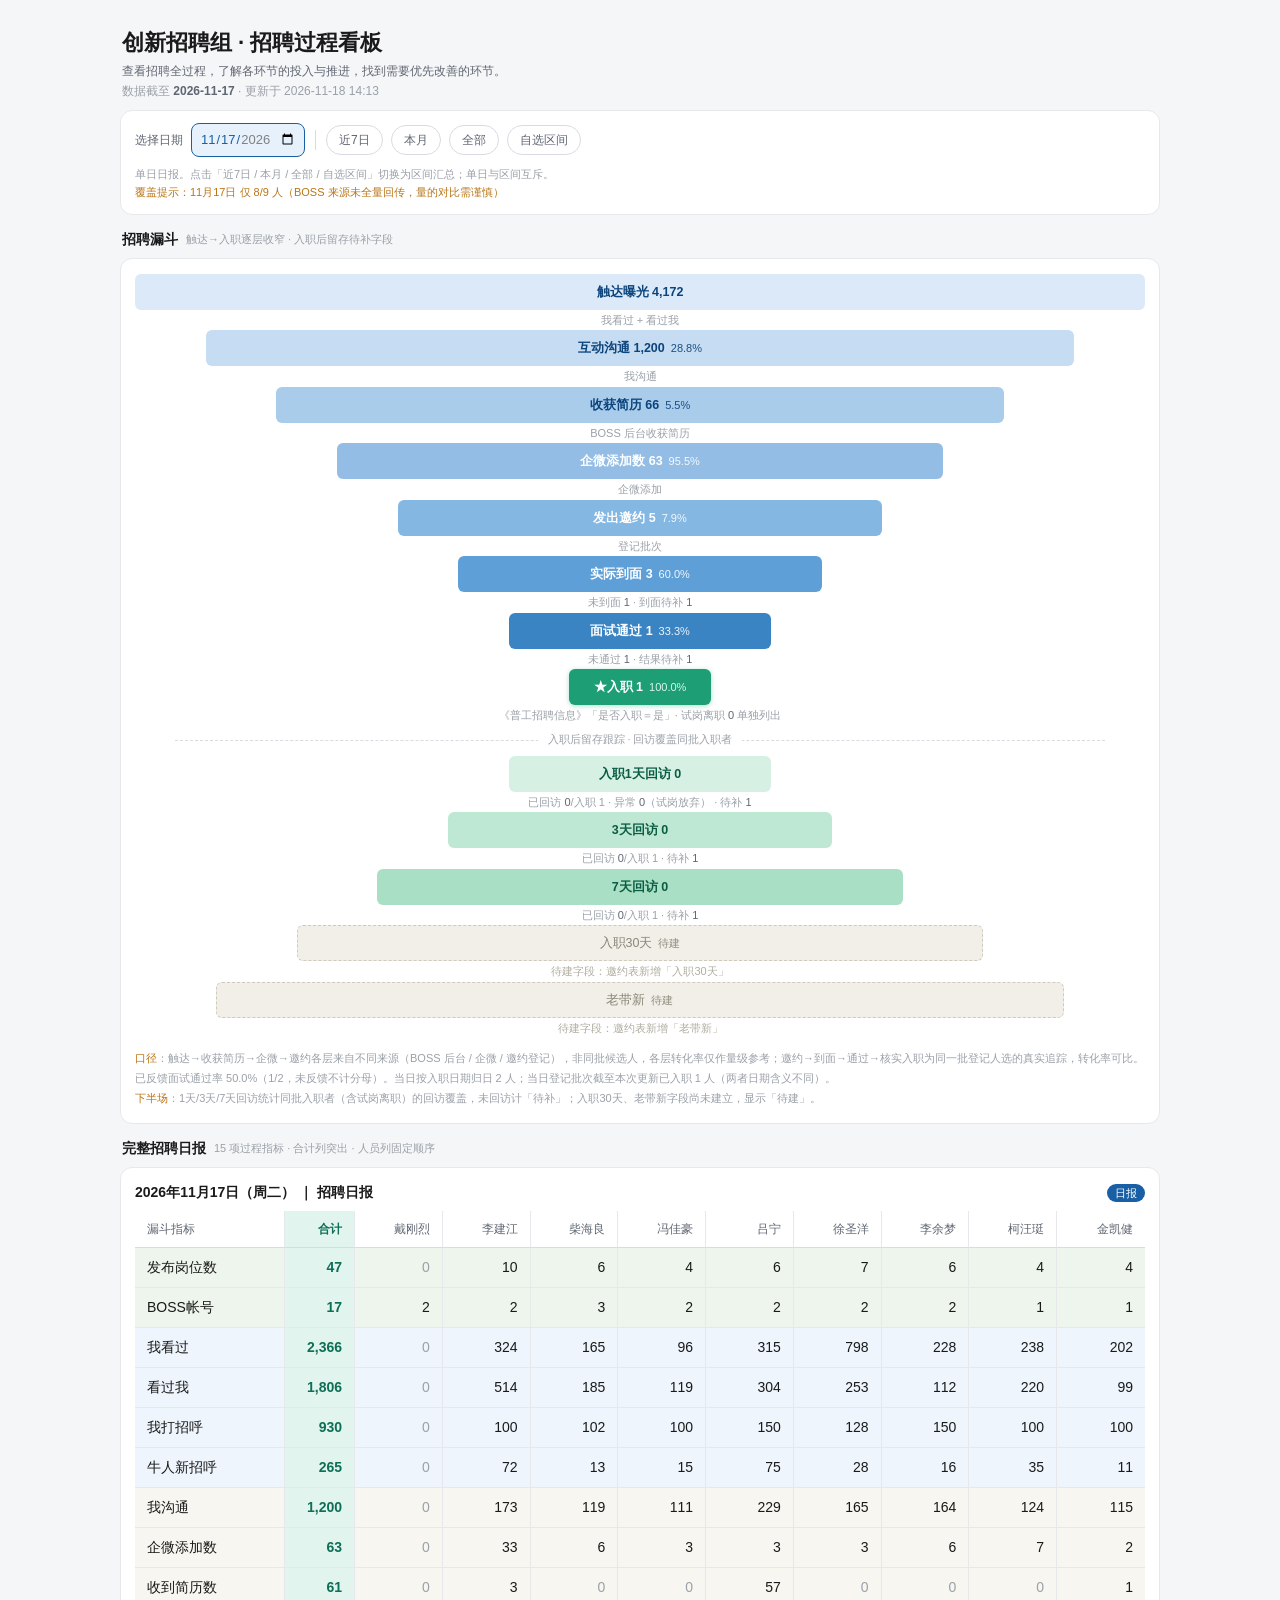
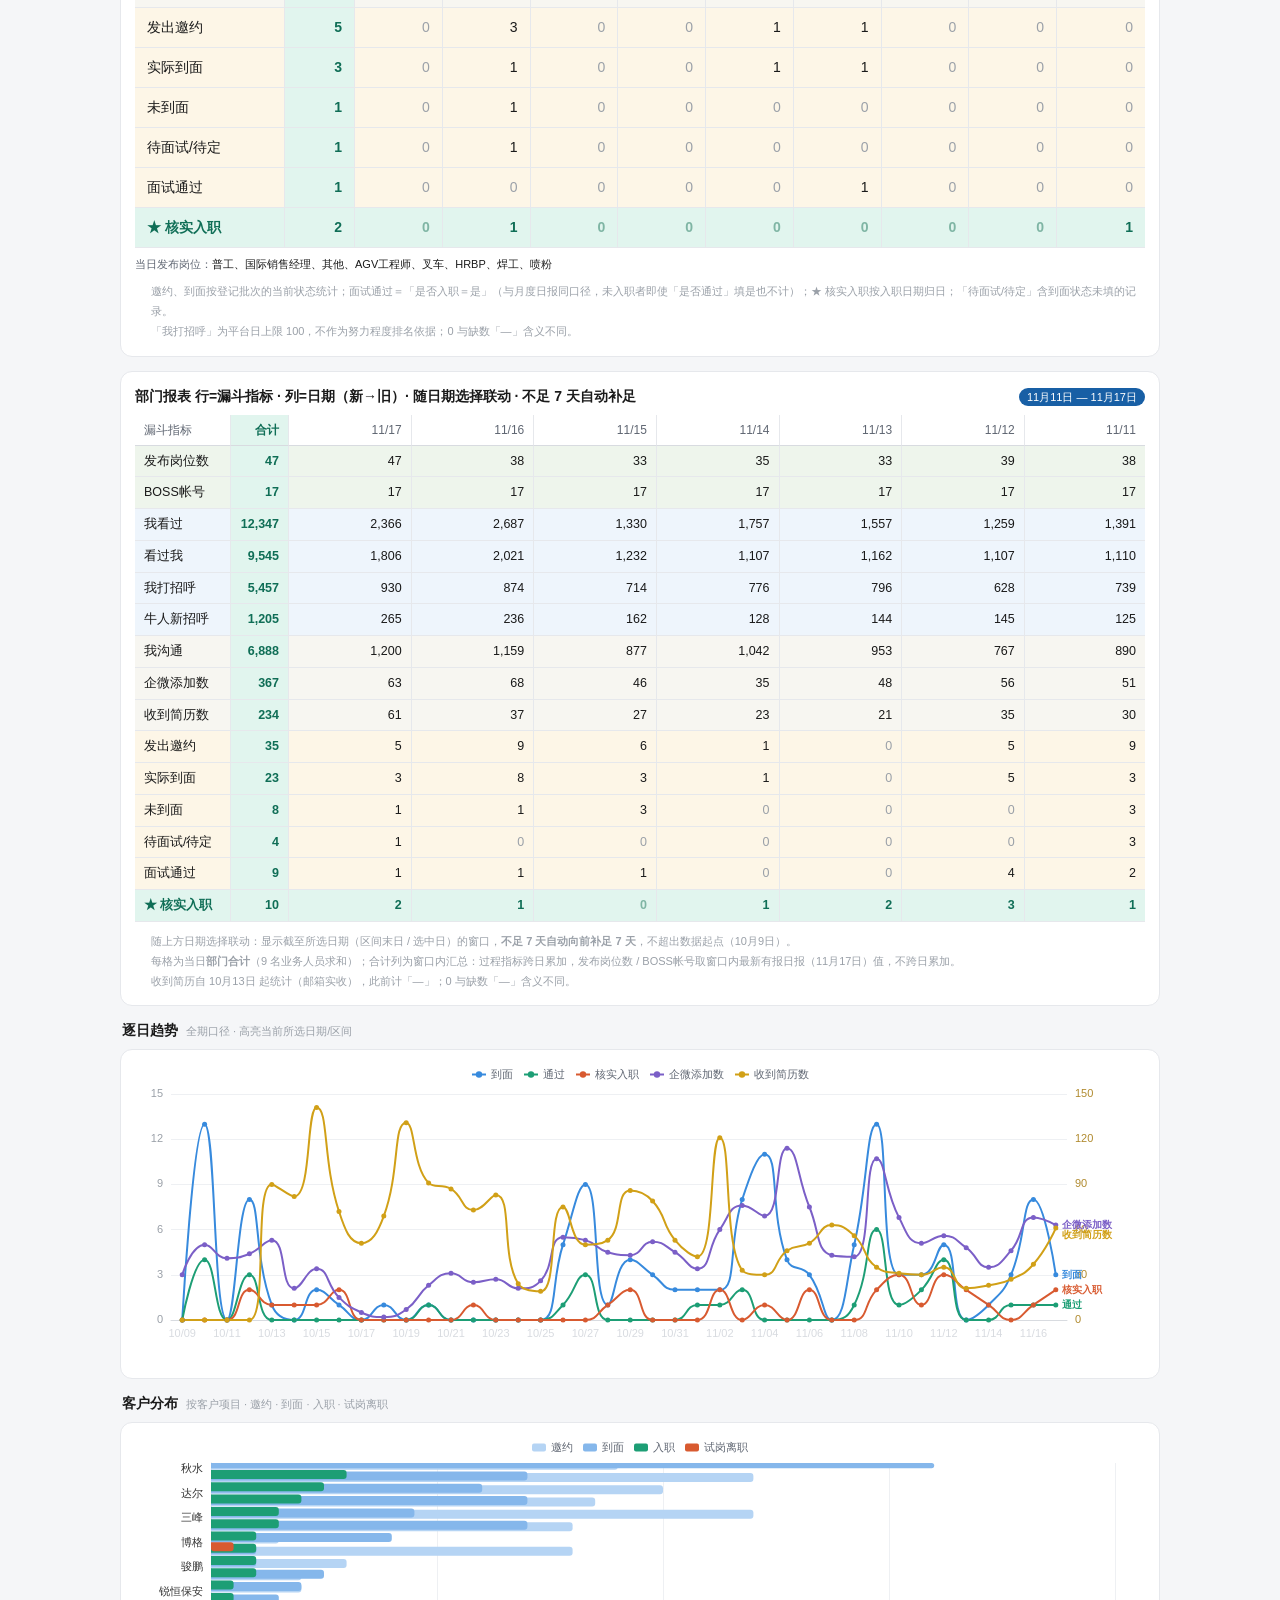
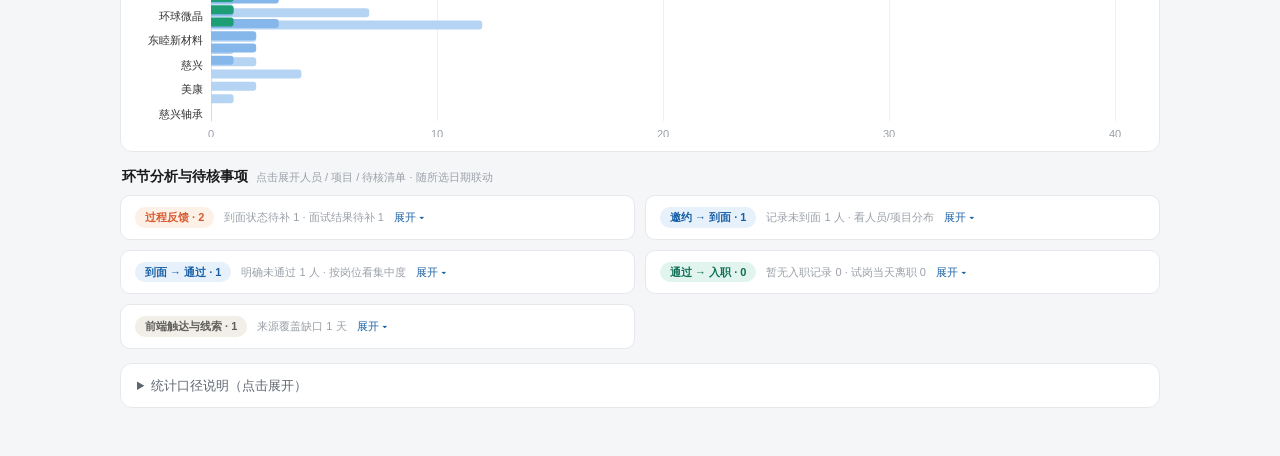
==== commit a6d74d68: "Update dashboard data · 2026-11-17 · generated 2026-11-18 14:13" ====
--- a/embeds/dashboard.html
+++ b/embeds/dashboard.html
@@ -278,7 +278,7 @@
 </div>
 
 <script>
-window.__DATA__ = {"meta": {"generated_at": "2026-11-17 17:28", "latest_report": "2026-11-16", "first_day": "2026-10-09", "range": {"from": "2026-10-09", "to": "2026-11-16"}, "people": ["戴刚烈", "李建江", "柴海良", "冯佳豪", "吕宁", "徐圣洋", "李余梦", "柯汪珽", "金凯健"], "rcv_start": "2026-10-13", "health": {"boss": "2026-11-16", "resume": "2026-11-16", "wecom": "2026-11-17", "invite": "2026-11-17", "onboard": "2026-11-17"}, "snapshot": {"dir": "C:\\Users\\A1\\.workbuddy\\skills\\recruit-daily-pipeline\\outputs\\wecom_snapshot\\2026-11-17", "taken": "2026-11-17"}, "wecom_source": {"2026-11-08": {"戴刚烈": "detail", "李建江": "detail", "柴海良": "detail", "冯佳豪": "detail", "吕宁": "detail", "徐圣洋": "dashboard", "李余梦": "detail", "柯汪珽": "dashboard", "金凯健": "detail"}, "2026-11-09": {"戴刚烈": "detail", "李建江": "detail", "柴海良": "detail", "冯佳豪": "detail", "吕宁": "detail", "徐圣洋": "detail", "李余梦": "detail", "柯汪珽": "detail", "金凯健": "detail"}, "2026-11-16": {"戴刚烈": "sheet", "李建江": "detail", "柴海良": "detail", "冯佳豪": "detail", "吕宁": "detail", "徐圣洋": "detail", "李余梦": "detail", "柯汪珽": "detail", "金凯健": "detail"}, "2026-11-14": {"戴刚烈": "sheet", "李建江": "detail", "柴海良": "detail", "冯佳豪": "detail", "吕宁": "detail", "徐圣洋": "detail", "李余梦": "detail", "柯汪珽": "detail", "金凯健": "detail"}, "2026-11-13": {"戴刚烈": "detail", "李建江": "detail", "柴海良": "detail", "冯佳豪": "detail", "吕宁": "detail", "徐圣洋": "detail", "李余梦": "detail", "柯汪珽": "detail", "金凯健": "detail"}, "2026-11-12": {"戴刚烈": "detail", "李建江": "detail", "柴海良": "detail", "冯佳豪": "detail", "吕宁": "detail", "徐圣洋": "detail", "李余梦": "detail", "柯汪珽": "detail", "金凯健": "detail"}, "2026-11-11": {"戴刚烈": "detail", "李建江": "detail", "柴海良": "detail", "冯佳豪": "detail", "吕宁": "detail", "徐圣洋": "detail", "李余梦": "detail", "柯汪珽": "detail", "金凯健": "detail"}, "2026-11-10": {"戴刚烈": "detail", "李建江": "detail", "柴海良": "detail", "冯佳豪": "detail", "吕宁": "detail", "徐圣洋": "detail", "李余梦": "detail", "柯汪珽": "detail", "金凯健": "detail"}, "2026-11-15": {"戴刚烈": "sheet", "李建江": "detail", "柴海良": "sheet", "冯佳豪": "detail", "吕宁": "detail", "徐圣洋": "detail", "李余梦": "detail", "柯汪珽": "detail", "金凯健": "detail"}}}, "daily": {"2026-10-09": {"metrics": {"发布岗位数": [2, 4, 3, 3, 3, 0, 0, 0, 0], "BOSS帐号": [2, 2, 3, 2, 2, 2, 2, 1, 1], "我看过": [11, 11, 140, 0, 1, 0, 0, 0, 0], "看过我": [42, 117, 434, 0, 170, 0, 0, 0, 0], "我打招呼": [31, 0, 50, 0, 9, 0, 0, 0, 0], "牛人新招呼": [9, 18, 48, 0, 13, 0, 0, 0, 0], "我沟通": [38, 18, 88, 0, 12, 0, 0, 0, 0], "企微添加数": [2, 11, 16, 1, 0, 0, 0, 0, 0], "收到简历数": null, "发出邀约": [0, 0, 0, 0, 0, 0, 0, 0, 0], "实际到面": [0, 0, 0, 0, 0, 0, 0, 0, 0], "未到面": [0, 0, 0, 0, 0, 0, 0, 0, 0], "待面试/待定": [0, 0, 0, 0, 0, 0, 0, 0, 0], "面试通过": [0, 0, 0, 0, 0, 0, 0, 0, 0], "核实入职": [0, 0, 0, 0, 0, 0, 0, 0, 0], "收获简历": [0, 0, 0, 0, 0, 0, 0, 0, 0]}, "positions": ["检验员", "普工", "半导体普工"], "covered": 5, "has_report": true}, "2026-10-10": {"metrics": {"发布岗位数": [5, 4, 5, 3, 3, 0, 0, 0, 0], "BOSS帐号": [2, 2, 3, 2, 2, 2, 2, 1, 1], "我看过": [9, 528, 161, 8, 41, 0, 0, 0, 0], "看过我": [155, 423, 610, 100, 268, 0, 0, 0, 0], "我打招呼": [0, 100, 144, 6, 46, 0, 0, 0, 0], "牛人新招呼": [20, 50, 88, 10, 29, 0, 0, 0, 0], "我沟通": [21, 147, 211, 9, 71, 0, 0, 0, 0], "企微添加数": [3, 19, 22, 6, 0, 0, 0, 0, 0], "收到简历数": null, "发出邀约": [2, 2, 5, 2, 5, 0, 0, 0, 0], "实际到面": [2, 1, 3, 2, 5, 0, 0, 0, 0], "未到面": [0, 1, 2, 0, 0, 0, 0, 0, 0], "待面试/待定": [0, 0, 0, 0, 0, 0, 0, 0, 0], "面试通过": [0, 1, 1, 1, 1, 0, 0, 0, 0], "核实入职": [0, 0, 0, 0, 0, 0, 0, 0, 0], "收获简历": [0, 0, 0, 0, 0, 0, 0, 0, 0]}, "positions": ["检验员", "半导体普工", "普工"], "covered": 5, "has_report": true}, "2026-10-11": {"metrics": {"发布岗位数": [5, 5, 4, 3, 2, 0, 0, 0, 0], "BOSS帐号": [2, 2, 3, 2, 2, 2, 2, 1, 1], "我看过": [117, 412, 189, 65, 52, 0, 0, 0, 0], "看过我": [168, 290, 435, 100, 63, 0, 0, 0, 0], "我打招呼": [100, 100, 50, 19, 31, 0, 0, 0, 0], "牛人新招呼": [20, 33, 44, 8, 1, 0, 0, 0, 0], "我沟通": [123, 139, 96, 24, 32, 0, 0, 0, 0], "企微添加数": [0, 21, 18, 2, 0, 0, 0, 0, 0], "收到简历数": null, "发出邀约": [0, 0, 0, 0, 0, 0, 0, 0, 0], "实际到面": [0, 0, 0, 0, 0, 0, 0, 0, 0], "未到面": [0, 0, 0, 0, 0, 0, 0, 0, 0], "待面试/待定": [0, 0, 0, 0, 0, 0, 0, 0, 0], "面试通过": [0, 0, 0, 0, 0, 0, 0, 0, 0], "核实入职": [0, 0, 0, 0, 0, 0, 0, 0, 0], "收获简历": [0, 0, 0, 0, 0, 0, 0, 0, 0]}, "positions": ["半导体普工", "检验员"], "covered": 5, "has_report": true}, "2026-10-12": {"metrics": {"发布岗位数": [4, 8, 4, 4, 2, 0, 0, 0, 0], "BOSS帐号": [2, 2, 3, 2, 2, 2, 2, 1, 1], "我看过": [184, 167, 367, 67, 27, 0, 0, 0, 0], "看过我": [210, 351, 336, 170, 88, 0, 0, 0, 0], "我打招呼": [100, 100, 94, 39, 49, 0, 0, 0, 0], "牛人新招呼": [23, 38, 53, 15, 10, 0, 0, 0, 0], "我沟通": [125, 138, 128, 48, 55, 0, 0, 0, 0], "企微添加数": [6, 23, 6, 4, 5, 0, 0, 0, 0], "收到简历数": null, "发出邀约": [0, 5, 5, 2, 4, 0, 0, 0, 0], "实际到面": [0, 1, 3, 2, 2, 0, 0, 0, 0], "未到面": [0, 3, 0, 0, 0, 0, 0, 0, 0], "待面试/待定": [0, 1, 2, 0, 2, 0, 0, 0, 0], "面试通过": [0, 1, 0, 2, 0, 0, 0, 0, 0], "核实入职": [0, 1, 1, 0, 0, 0, 0, 0, 0], "收获简历": [0, 0, 0, 0, 0, 0, 0, 0, 0]}, "positions": ["检验员", "半导体普工", "仓管员"], "covered": 5, "has_report": true}, "2026-10-13": {"metrics": {"发布岗位数": [6, 5, 4, 4, 2, 0, 0, 0, 0], "BOSS帐号": [2, 2, 3, 2, 2, 2, 2, 1, 1], "我看过": [6, 338, 54, 24, 13, 0, 0, 0, 0], "看过我": [782, 288, 455, 273, 138, 0, 0, 0, 0], "我打招呼": [100, 100, 26, 21, 17, 0, 0, 0, 0], "牛人新招呼": [148, 36, 72, 32, 27, 0, 0, 0, 0], "我沟通": [220, 130, 59, 32, 24, 0, 0, 0, 0], "企微添加数": [21, 13, 11, 6, 2, 0, 0, 0, 0], "收到简历数": [63, 11, 5, 7, 4, 0, 0, 0, 0], "发出邀约": [0, 1, 0, 1, 0, 0, 0, 0, 0], "实际到面": [0, 1, 0, 0, 0, 0, 0, 0, 0], "未到面": [0, 0, 0, 1, 0, 0, 0, 0, 0], "待面试/待定": [0, 0, 0, 0, 0, 0, 0, 0, 0], "面试通过": [0, 0, 0, 0, 0, 0, 0, 0, 0], "核实入职": [0, 1, 0, 0, 0, 0, 0, 0, 0], "收获简历": [63, 11, 4, 7, 4, 0, 0, 0, 0]}, "positions": ["检验员", "仓管员", "半导体普工"], "covered": 5, "has_report": true}, "2026-10-14": {"metrics": {"发布岗位数": [6, 7, 4, 4, 2, 0, 0, 0, 0], "BOSS帐号": [2, 2, 3, 2, 2, 2, 2, 1, 1], "我看过": [3, 155, 105, 52, 28, 0, 0, 0, 0], "看过我": [567, 211, 325, 171, 88, 0, 0, 0, 0], "我打招呼": [100, 100, 88, 32, 16, 0, 0, 0, 0], "牛人新招呼": [106, 35, 28, 19, 18, 0, 0, 0, 0], "我沟通": [230, 130, 108, 43, 23, 0, 0, 0, 0], "企微添加数": [9, 5, 3, 3, 1, 0, 0, 0, 0], "收到简历数": [72, 6, 0, 3, 1, 0, 0, 0, 0], "发出邀约": [1, 0, 0, 0, 0, 0, 0, 0, 0], "实际到面": [0, 0, 0, 0, 0, 0, 0, 0, 0], "未到面": [0, 0, 0, 0, 0, 0, 0, 0, 0], "待面试/待定": [1, 0, 0, 0, 0, 0, 0, 0, 0], "面试通过": [0, 0, 0, 0, 0, 0, 0, 0, 0], "核实入职": [0, 0, 0, 0, 1, 0, 0, 0, 0], "收获简历": [72, 5, 0, 2, 1, 0, 0, 0, 0]}, "positions": ["国际销售经理", "仓管员", "检验员", "半导体普工"], "covered": 5, "has_report": true}, "2026-10-15": {"metrics": {"发布岗位数": [2, 6, 4, 4, 2, 0, 0, 0, 0], "BOSS帐号": [2, 2, 3, 2, 2, 2, 2, 1, 1], "我看过": [58, 77, 30, 138, 81, 0, 0, 0, 0], "看过我": [473, 233, 395, 175, 122, 0, 0, 0, 0], "我打招呼": [100, 13, 2, 57, 32, 0, 0, 0, 0], "牛人新招呼": [88, 28, 89, 18, 16, 0, 0, 0, 0], "我沟通": [219, 41, 67, 66, 44, 0, 0, 0, 0], "企微添加数": [14, 6, 5, 4, 5, 0, 0, 0, 0], "收到简历数": [86, 3, 39, 6, 7, 0, 0, 0, 0], "发出邀约": [0, 2, 1, 1, 0, 0, 0, 0, 0], "实际到面": [0, 1, 0, 1, 0, 0, 0, 0, 0], "未到面": [0, 0, 0, 0, 0, 0, 0, 0, 0], "待面试/待定": [0, 1, 1, 0, 0, 0, 0, 0, 0], "面试通过": [0, 0, 0, 0, 0, 0, 0, 0, 0], "核实入职": [0, 0, 0, 1, 0, 0, 0, 0, 0], "收获简历": [86, 3, 39, 6, 7, 0, 0, 0, 0]}, "positions": ["仓管员", "国际销售经理", "检验员"], "covered": 5, "has_report": true}, "2026-10-16": {"metrics": {"发布岗位数": [4, 6, 4, 4, 2, 0, 0, 0, 0], "BOSS帐号": [2, 2, 3, 2, 2, 2, 2, 1, 1], "我看过": [69, 44, 57, 84, 115, 0, 0, 0, 0], "看过我": [401, 81, 245, 128, 77, 0, 0, 0, 0], "我打招呼": [100, 50, 39, 62, 34, 0, 0, 0, 0], "牛人新招呼": [93, 3, 38, 14, 21, 0, 0, 0, 0], "我沟通": [227, 54, 87, 73, 50, 0, 0, 0, 0], "企微添加数": [5, 1, 1, 6, 2, 0, 0, 0, 0], "收到简历数": [49, 0, 10, 3, 10, 0, 0, 0, 0], "发出邀约": [0, 0, 0, 0, 1, 0, 0, 0, 0], "实际到面": [0, 0, 0, 0, 1, 0, 0, 0, 0], "未到面": [0, 0, 0, 0, 0, 0, 0, 0, 0], "待面试/待定": [0, 0, 0, 0, 0, 0, 0, 0, 0], "面试通过": [0, 0, 0, 0, 0, 0, 0, 0, 0], "核实入职": [0, 0, 0, 2, 0, 0, 0, 0, 0], "收获简历": [49, 0, 10, 3, 10, 0, 0, 0, 0]}, "positions": ["国际销售经理", "仓管员", "检验员"], "covered": 5, "has_report": true}, "2026-10-17": {"metrics": {"发布岗位数": [4, 0, 0, 0, 0, 0, 0, 0, 0], "BOSS帐号": [2, 2, 3, 2, 2, 2, 2, 1, 1], "我看过": [57, 0, 0, 0, 0, 0, 0, 0, 0], "看过我": [306, 0, 0, 0, 0, 0, 0, 0, 0], "我打招呼": [100, 0, 0, 0, 0, 0, 0, 0, 0], "牛人新招呼": [71, 0, 0, 0, 0, 0, 0, 0, 0], "我沟通": [213, 0, 0, 0, 0, 0, 0, 0, 0], "企微添加数": [2, 2, 1, 0, 0, 0, 0, 0, 0], "收到简历数": [48, 0, 3, 0, 0, 0, 0, 0, 0], "发出邀约": [0, 0, 0, 0, 0, 0, 0, 0, 0], "实际到面": [0, 0, 0, 0, 0, 0, 0, 0, 0], "未到面": [0, 0, 0, 0, 0, 0, 0, 0, 0], "待面试/待定": [0, 0, 0, 0, 0, 0, 0, 0, 0], "面试通过": [0, 0, 0, 0, 0, 0, 0, 0, 0], "核实入职": [0, 0, 0, 0, 0, 0, 0, 0, 0], "收获简历": [50, 0, 0, 0, 0, 0, 0, 0, 0]}, "positions": ["国际销售经理", "仓管员"], "covered": 1, "has_report": true}, "2026-10-18": {"metrics": {"发布岗位数": [4, 0, 0, 0, 0, 0, 0, 0, 0], "BOSS帐号": [2, 2, 3, 2, 2, 2, 2, 1, 1], "我看过": [24, 0, 0, 0, 0, 0, 0, 0, 0], "看过我": [381, 0, 0, 0, 0, 0, 0, 0, 0], "我打招呼": [100, 0, 0, 0, 0, 0, 0, 0, 0], "牛人新招呼": [92, 0, 0, 0, 0, 0, 0, 0, 0], "我沟通": [228, 0, 0, 0, 0, 0, 0, 0, 0], "企微添加数": [2, 0, 0, 0, 0, 0, 0, 0, 0], "收到简历数": [68, 0, 0, 0, 1, 0, 0, 0, 0], "发出邀约": [0, 1, 0, 0, 0, 0, 0, 0, 0], "实际到面": [0, 1, 0, 0, 0, 0, 0, 0, 0], "未到面": [0, 0, 0, 0, 0, 0, 0, 0, 0], "待面试/待定": [0, 0, 0, 0, 0, 0, 0, 0, 0], "面试通过": [0, 0, 0, 0, 0, 0, 0, 0, 0], "核实入职": [0, 0, 0, 0, 0, 0, 0, 0, 0], "收获简历": [68, 0, 0, 0, 0, 0, 0, 0, 0]}, "positions": ["国际销售经理", "仓管员"], "covered": 1, "has_report": true}, "2026-10-19": {"metrics": {"发布岗位数": [4, 0, 4, 4, 4, 0, 0, 0, 0], "BOSS帐号": [2, 2, 3, 2, 2, 2, 2, 1, 1], "我看过": [5, 0, 60, 71, 61, 0, 0, 0, 0], "看过我": [613, 0, 130, 90, 113, 0, 0, 0, 0], "我打招呼": [100, 0, 47, 52, 54, 0, 0, 0, 0], "牛人新招呼": [202, 0, 8, 5, 20, 0, 0, 0, 0], "我沟通": [346, 0, 59, 55, 69, 0, 0, 0, 0], "企微添加数": [1, 0, 0, 4, 2, 0, 0, 0, 0], "收到简历数": [124, 0, 1, 3, 3, 0, 0, 0, 0], "发出邀约": [0, 0, 0, 0, 0, 0, 0, 0, 0], "实际到面": [0, 0, 0, 0, 0, 0, 0, 0, 0], "未到面": [0, 0, 0, 0, 0, 0, 0, 0, 0], "待面试/待定": [0, 0, 0, 0, 0, 0, 0, 0, 0], "面试通过": [0, 0, 0, 0, 0, 0, 0, 0, 0], "核实入职": [0, 0, 0, 0, 0, 0, 0, 0, 0], "收获简历": [124, 0, 1, 2, 3, 0, 0, 0, 0]}, "positions": ["国际销售经理", "仓管员", "检验员", "普工/操作工", "普工"], "covered": 4, "has_report": true}, "2026-10-20": {"metrics": {"发布岗位数": [6, 0, 5, 5, 4, 0, 0, 0, 0], "BOSS帐号": [2, 2, 3, 2, 2, 2, 2, 1, 1], "我看过": [15, 0, 133, 152, 115, 0, 0, 0, 0], "看过我": [486, 0, 126, 103, 121, 0, 0, 0, 0], "我打招呼": [100, 0, 58, 79, 61, 0, 0, 0, 0], "牛人新招呼": [112, 0, 13, 7, 8, 0, 0, 0, 0], "我沟通": [255, 0, 73, 83, 73, 0, 0, 0, 0], "企微添加数": [16, 0, 2, 2, 3, 0, 0, 0, 0], "收到简历数": [82, 0, 4, 0, 5, 0, 0, 0, 0], "发出邀约": [0, 0, 0, 0, 1, 0, 0, 0, 0], "实际到面": [0, 0, 0, 0, 1, 0, 0, 0, 0], "未到面": [0, 0, 0, 0, 0, 0, 0, 0, 0], "待面试/待定": [0, 0, 0, 0, 0, 0, 0, 0, 0], "面试通过": [0, 0, 0, 0, 1, 0, 0, 0, 0], "核实入职": [0, 0, 0, 0, 0, 0, 0, 0, 0], "收获简历": [82, 0, 4, 0, 5, 0, 0, 0, 0]}, "positions": ["国际销售经理", "仓管员", "会计", "检验员", "普工/操作工", "普工"], "covered": 4, "has_report": true}, "2026-10-21": {"metrics": {"发布岗位数": [6, 0, 4, 4, 4, 0, 0, 0, 0], "BOSS帐号": [2, 2, 3, 2, 2, 2, 2, 1, 1], "我看过": [124, 0, 368, 138, 66, 0, 0, 0, 0], "看过我": [575, 0, 123, 84, 105, 0, 0, 0, 0], "我打招呼": [100, 0, 100, 100, 93, 0, 0, 0, 0], "牛人新招呼": [110, 0, 12, 11, 14, 0, 0, 0, 0], "我沟通": [246, 0, 111, 103, 106, 0, 0, 0, 0], "企微添加数": [22, 0, 2, 2, 5, 0, 0, 0, 0], "收到简历数": [79, 0, 2, 4, 2, 0, 0, 0, 0], "发出邀约": [0, 0, 0, 0, 0, 0, 0, 0, 0], "实际到面": [0, 0, 0, 0, 0, 0, 0, 0, 0], "未到面": [0, 0, 0, 0, 0, 0, 0, 0, 0], "待面试/待定": [0, 0, 0, 0, 0, 0, 0, 0, 0], "面试通过": [0, 0, 0, 0, 0, 0, 0, 0, 0], "核实入职": [0, 0, 0, 0, 0, 0, 0, 0, 0], "收获简历": [79, 0, 2, 2, 2, 0, 0, 0, 0]}, "positions": ["国际销售经理", "仓管员", "会计", "检验员", "普工"], "covered": 4, "has_report": true}, "2026-10-22": {"metrics": {"发布岗位数": [5, 0, 4, 4, 4, 0, 0, 0, 0], "BOSS帐号": [2, 2, 3, 2, 2, 2, 2, 1, 1], "我看过": [198, 0, 400, 279, 141, 0, 0, 0, 0], "看过我": [546, 0, 110, 133, 109, 0, 0, 0, 0], "我打招呼": [100, 0, 100, 100, 100, 0, 0, 0, 0], "牛人新招呼": [85, 0, 13, 37, 16, 0, 0, 0, 0], "我沟通": [235, 0, 110, 113, 117, 0, 0, 0, 0], "企微添加数": [14, 0, 4, 0, 7, 0, 0, 0, 0], "收到简历数": [63, 0, 2, 3, 5, 0, 0, 0, 0], "发出邀约": [0, 0, 0, 0, 1, 0, 0, 0, 0], "实际到面": [0, 0, 0, 0, 0, 0, 0, 0, 0], "未到面": [0, 0, 0, 0, 1, 0, 0, 0, 0], "待面试/待定": [0, 0, 0, 0, 0, 0, 0, 0, 0], "面试通过": [0, 0, 0, 0, 0, 0, 0, 0, 0], "核实入职": [0, 0, 0, 0, 1, 0, 0, 0, 0], "收获简历": [64, 0, 1, 3, 5, 0, 0, 0, 0]}, "positions": ["国际销售经理", "会计", "仓管员", "检验员", "普工"], "covered": 4, "has_report": true}, "2026-10-23": {"metrics": {"发布岗位数": [5, 3, 4, 4, 2, 0, 0, 0, 0], "BOSS帐号": [2, 2, 3, 2, 2, 2, 2, 1, 1], "我看过": [145, 83, 176, 17, 68, 0, 0, 0, 0], "看过我": [341, 30, 80, 69, 70, 0, 0, 0, 0], "我打招呼": [100, 50, 99, 99, 47, 0, 0, 0, 0], "牛人新招呼": [70, 5, 10, 7, 20, 0, 0, 0, 0], "我沟通": [221, 54, 108, 105, 68, 0, 0, 0, 0], "企微添加数": [12, 0, 6, 2, 7, 0, 0, 0, 0], "收到简历数": [65, 0, 1, 3, 14, 0, 0, 0, 0], "发出邀约": [0, 0, 0, 0, 0, 0, 0, 0, 0], "实际到面": [0, 0, 0, 0, 0, 0, 0, 0, 0], "未到面": [0, 0, 0, 0, 0, 0, 0, 0, 0], "待面试/待定": [0, 0, 0, 0, 0, 0, 0, 0, 0], "面试通过": [0, 0, 0, 0, 0, 0, 0, 0, 0], "核实入职": [0, 0, 0, 0, 0, 0, 0, 0, 0], "收获简历": [65, 0, 1, 0, 14, 0, 0, 0, 0]}, "positions": ["仓管员", "国际销售经理", "会计", "普工", "检验员"], "covered": 5, "has_report": true}, "2026-10-24": {"metrics": {"发布岗位数": [7, 5, 0, 4, 2, 0, 0, 0, 0], "BOSS帐号": [2, 2, 3, 2, 2, 2, 2, 1, 1], "我看过": [170, 75, 0, 195, 82, 0, 0, 0, 0], "看过我": [219, 64, 0, 96, 51, 0, 0, 0, 0], "我打招呼": [100, 50, 0, 100, 50, 0, 0, 0, 0], "牛人新招呼": [46, 4, 0, 7, 11, 0, 0, 0, 0], "我沟通": [162, 64, 0, 106, 61, 0, 0, 0, 0], "企微添加数": [8, 7, 2, 3, 1, 0, 0, 0, 0], "收到简历数": [13, 1, 0, 1, 9, 0, 0, 0, 0], "发出邀约": [0, 0, 0, 0, 0, 0, 0, 0, 0], "实际到面": [0, 0, 0, 0, 0, 0, 0, 0, 0], "未到面": [0, 0, 0, 0, 0, 0, 0, 0, 0], "待面试/待定": [0, 0, 0, 0, 0, 0, 0, 0, 0], "面试通过": [0, 0, 0, 0, 0, 0, 0, 0, 0], "核实入职": [0, 0, 0, 0, 0, 0, 0, 0, 0], "收获简历": [12, 1, 0, 0, 8, 0, 0, 0, 0]}, "positions": ["国际销售经理", "仓管员", "普工", "会计", "检验员"], "covered": 4, "has_report": true}, "2026-10-25": {"metrics": {"发布岗位数": [6, 4, 4, 4, 2, 0, 0, 0, 0], "BOSS帐号": [2, 2, 3, 2, 2, 2, 2, 1, 1], "我看过": [153, 45, 1, 275, 69, 0, 0, 0, 0], "看过我": [217, 112, 75, 80, 84, 0, 0, 0, 0], "我打招呼": [100, 50, 0, 100, 50, 0, 0, 0, 0], "牛人新招呼": [35, 9, 10, 1, 16, 0, 0, 0, 0], "我沟通": [155, 63, 1, 102, 67, 0, 0, 0, 0], "企微添加数": [13, 11, 1, 0, 1, 0, 0, 0, 0], "收到简历数": [14, 0, 0, 0, 5, 0, 0, 0, 0], "发出邀约": [0, 0, 0, 0, 0, 0, 0, 0, 0], "实际到面": [0, 0, 0, 0, 0, 0, 0, 0, 0], "未到面": [0, 0, 0, 0, 0, 0, 0, 0, 0], "待面试/待定": [0, 0, 0, 0, 0, 0, 0, 0, 0], "面试通过": [0, 0, 0, 0, 0, 0, 0, 0, 0], "核实入职": [0, 0, 0, 0, 0, 0, 0, 0, 0], "收获简历": [14, 0, 0, 0, 5, 0, 0, 0, 0]}, "positions": ["普工", "国际销售经理", "仓管员", "检验员"], "covered": 5, "has_report": true}, "2026-10-26": {"metrics": {"发布岗位数": [7, 9, 6, 6, 4, 0, 0, 0, 0], "BOSS帐号": [2, 2, 3, 2, 2, 2, 2, 1, 1], "我看过": [279, 187, 141, 203, 159, 0, 0, 0, 0], "看过我": [331, 452, 62, 146, 180, 0, 0, 0, 0], "我打招呼": [150, 55, 127, 143, 94, 0, 0, 0, 0], "牛人新招呼": [73, 103, 7, 8, 36, 0, 0, 0, 0], "我沟通": [241, 149, 135, 152, 133, 0, 0, 0, 0], "企微添加数": [17, 25, 5, 3, 5, 0, 0, 0, 0], "收到简历数": [28, 24, 2, 0, 21, 0, 0, 0, 0], "发出邀约": [0, 2, 2, 0, 1, 0, 0, 0, 0], "实际到面": [0, 2, 2, 0, 1, 0, 0, 0, 0], "未到面": [0, 0, 0, 0, 0, 0, 0, 0, 0], "待面试/待定": [0, 0, 0, 0, 0, 0, 0, 0, 0], "面试通过": [0, 0, 0, 0, 1, 0, 0, 0, 0], "核实入职": [0, 0, 0, 0, 0, 0, 0, 0, 0], "收获简历": [29, 24, 0, 0, 21, 0, 0, 0, 0]}, "positions": ["普工", "国际销售经理", "仓管员", "焊工", "喷粉", "折弯", "检验员"], "covered": 5, "has_report": true}, "2026-10-27": {"metrics": {"发布岗位数": [7, 16, 6, 6, 4, 4, 2, 0, 0], "BOSS帐号": [2, 2, 3, 2, 2, 2, 2, 1, 1], "我看过": [436, 188, 169, 218, 125, 300, 81, 0, 0], "看过我": [415, 370, 87, 147, 141, 200, 96, 0, 0], "我打招呼": [151, 200, 150, 60, 100, 22, 50, 0, 0], "牛人新招呼": [87, 61, 8, 25, 33, 40, 8, 0, 0], "我沟通": [246, 297, 162, 79, 138, 40, 56, 0, 0], "企微添加数": [19, 13, 5, 10, 5, 0, 1, 0, 0], "收到简历数": [30, 2, 0, 1, 17, 0, 0, 0, 0], "发出邀约": [6, 1, 0, 0, 6, 0, 0, 0, 0], "实际到面": [4, 1, 0, 0, 4, 0, 0, 0, 0], "未到面": [0, 0, 0, 0, 0, 0, 0, 0, 0], "待面试/待定": [2, 0, 0, 0, 2, 0, 0, 0, 0], "面试通过": [1, 1, 0, 0, 1, 0, 0, 0, 0], "核实入职": [0, 0, 0, 0, 0, 0, 0, 0, 0], "收获简历": [30, 2, 0, 1, 17, 3, 1, 0, 0]}, "positions": ["普工", "国际销售经理", "仓管员", "焊工", "AGV工程师", "喷粉", "折弯", "检验员"], "covered": 7, "has_report": true}, "2026-10-28": {"metrics": {"发布岗位数": [8, 10, 4, 4, 4, 7, 4, 0, 0], "BOSS帐号": [2, 2, 3, 2, 2, 2, 2, 1, 1], "我看过": [273, 168, 82, 165, 133, 530, 190, 0, 0], "看过我": [472, 282, 62, 139, 151, 337, 116, 0, 0], "我打招呼": [150, 150, 76, 61, 100, 250, 99, 0, 0], "牛人新招呼": [74, 27, 5, 19, 36, 32, 9, 0, 0], "我沟通": [252, 190, 83, 81, 133, 259, 109, 0, 0], "企微添加数": [15, 14, 1, 5, 4, 0, 6, 0, 0], "收到简历数": [30, 3, 0, 0, 20, 0, 0, 0, 0], "发出邀约": [1, 0, 0, 0, 1, 0, 0, 0, 0], "实际到面": [0, 0, 0, 0, 1, 0, 0, 0, 0], "未到面": [0, 0, 0, 0, 0, 0, 0, 0, 0], "待面试/待定": [1, 0, 0, 0, 0, 0, 0, 0, 0], "面试通过": [0, 0, 0, 0, 0, 0, 0, 0, 0], "核实入职": [0, 0, 0, 0, 1, 0, 0, 0, 0], "收获简历": [30, 3, 0, 0, 20, 3, 0, 0, 0]}, "positions": ["普工", "国际销售经理", "仓管员", "AGV工程师", "喷粉", "焊工", "折弯"], "covered": 7, "has_report": true}, "2026-10-29": {"metrics": {"发布岗位数": [9, 10, 4, 4, 4, 6, 4, 0, 0], "BOSS帐号": [2, 2, 3, 2, 2, 2, 2, 1, 1], "我看过": [495, 228, 13, 127, 165, 595, 187, 0, 0], "看过我": [262, 240, 48, 128, 136, 242, 100, 0, 0], "我打招呼": [150, 150, 10, 100, 100, 221, 100, 0, 0], "牛人新招呼": [58, 32, 5, 14, 35, 16, 17, 0, 0], "我沟通": [221, 188, 16, 114, 137, 288, 119, 0, 0], "企微添加数": [6, 11, 11, 4, 3, 0, 8, 0, 0], "收到简历数": [45, 4, 0, 0, 37, 0, 0, 0, 0], "发出邀约": [0, 1, 0, 1, 1, 0, 1, 0, 0], "实际到面": [0, 1, 0, 1, 1, 0, 1, 0, 0], "未到面": [0, 0, 0, 0, 0, 0, 0, 0, 0], "待面试/待定": [0, 0, 0, 0, 0, 0, 0, 0, 0], "面试通过": [0, 0, 0, 0, 0, 0, 0, 0, 0], "核实入职": [0, 1, 0, 0, 1, 0, 0, 0, 0], "收获简历": [29, 2, 0, 0, 24, 1, 0, 0, 0]}, "positions": ["国际销售经理", "普工", "焊工", "喷粉", "AGV工程师"], "covered": 7, "has_report": true}, "2026-10-30": {"metrics": {"发布岗位数": [7, 9, 4, 4, 4, 10, 4, 0, 0], "BOSS帐号": [2, 2, 3, 2, 2, 2, 2, 1, 1], "我看过": [343, 438, 109, 87, 167, 1356, 196, 0, 0], "看过我": [127, 220, 185, 139, 144, 274, 110, 0, 0], "我打招呼": [141, 150, 100, 100, 59, 250, 100, 0, 0], "牛人新招呼": [23, 35, 22, 18, 32, 22, 11, 0, 0], "我沟通": [170, 189, 120, 116, 87, 298, 114, 0, 0], "企微添加数": [7, 14, 12, 7, 7, 1, 4, 0, 0], "收到简历数": [24, 17, 0, 0, 38, 0, 0, 0, 0], "发出邀约": [0, 0, 0, 1, 0, 0, 4, 0, 0], "实际到面": [0, 0, 0, 1, 0, 0, 2, 0, 0], "未到面": [0, 0, 0, 0, 0, 0, 2, 0, 0], "待面试/待定": [0, 0, 0, 0, 0, 0, 0, 0, 0], "面试通过": [0, 0, 0, 0, 0, 0, 0, 0, 0], "核实入职": [0, 0, 0, 0, 0, 0, 0, 0, 0], "收获简历": [13, 17, 0, 0, 38, 2, 0, 0, 0]}, "positions": ["国际销售经理", "普工", "喷粉", "焊工", "AGV工程师"], "covered": 7, "has_report": true}, "2026-10-31": {"metrics": {"发布岗位数": [5, 10, 6, 4, 3, 5, 4, 0, 0], "BOSS帐号": [2, 2, 3, 2, 2, 2, 2, 1, 1], "我看过": [441, 337, 151, 84, 90, 1336, 161, 0, 0], "看过我": [128, 95, 198, 124, 102, 176, 84, 0, 0], "我打招呼": [150, 37, 150, 100, 21, 250, 100, 0, 0], "牛人新招呼": [18, 17, 25, 13, 32, 9, 5, 0, 0], "我沟通": [170, 55, 175, 114, 70, 280, 104, 0, 0], "企微添加数": [5, 9, 17, 2, 6, 2, 4, 0, 0], "收到简历数": [12, 3, 0, 0, 38, 0, 0, 0, 0], "发出邀约": [0, 0, 0, 1, 0, 0, 2, 0, 0], "实际到面": [0, 0, 0, 0, 0, 0, 2, 0, 0], "未到面": [0, 0, 0, 1, 0, 0, 0, 0, 0], "待面试/待定": [0, 0, 0, 0, 0, 0, 0, 0, 0], "面试通过": [0, 0, 0, 0, 0, 0, 0, 0, 0], "核实入职": [0, 0, 0, 0, 0, 0, 0, 0, 0], "收获简历": [10, 3, 0, 0, 38, 2, 0, 0, 0]}, "positions": ["国际销售经理", "普工", "喷粉", "AGV工程师"], "covered": 7, "has_report": true}, "2026-11-01": {"metrics": {"发布岗位数": [9, 12, 6, 4, 4, 5, 4, 0, 0], "BOSS帐号": [2, 2, 3, 2, 2, 2, 2, 1, 1], "我看过": [620, 333, 154, 39, 234, 1150, 151, 0, 0], "看过我": [197, 164, 286, 93, 85, 211, 71, 0, 0], "我打招呼": [150, 62, 150, 31, 36, 250, 100, 0, 0], "牛人新招呼": [34, 24, 30, 11, 11, 10, 11, 0, 0], "我沟通": [192, 96, 185, 43, 57, 265, 115, 0, 0], "企微添加数": [5, 5, 11, 1, 2, 1, 9, 0, 0], "收到简历数": [14, 3, 0, 0, 25, 0, 0, 0, 0], "发出邀约": [0, 0, 0, 0, 0, 0, 4, 0, 0], "实际到面": [0, 0, 0, 0, 0, 0, 2, 0, 0], "未到面": [0, 0, 0, 0, 0, 0, 2, 0, 0], "待面试/待定": [0, 0, 0, 0, 0, 0, 0, 0, 0], "面试通过": [0, 0, 0, 0, 0, 0, 1, 0, 0], "核实入职": [0, 0, 0, 0, 0, 0, 0, 0, 0], "收获简历": [13, 6, 0, 0, 25, 3, 0, 0, 0]}, "positions": ["国际销售经理", "普工", "焊工", "AGV工程师"], "covered": 7, "has_report": true}, "2026-11-02": {"metrics": {"发布岗位数": [7, 9, 7, 4, 8, 5, 4, 0, 0], "BOSS帐号": [2, 2, 3, 2, 2, 2, 2, 1, 1], "我看过": [353, 329, 152, 14, 304, 2188, 26, 0, 0], "看过我": [521, 206, 263, 162, 173, 274, 118, 0, 0], "我打招呼": [150, 150, 150, 100, 100, 250, 90, 0, 0], "牛人新招呼": [65, 46, 31, 20, 31, 21, 11, 0, 0], "我沟通": [229, 201, 169, 123, 142, 270, 102, 0, 0], "企微添加数": [14, 6, 11, 6, 13, 2, 8, 0, 0], "收到简历数": [66, 1, 0, 0, 54, 0, 0, 0, 0], "发出邀约": [2, 0, 0, 1, 2, 0, 4, 0, 0], "实际到面": [0, 0, 0, 1, 1, 0, 0, 0, 0], "未到面": [2, 0, 0, 0, 1, 0, 4, 0, 0], "待面试/待定": [0, 0, 0, 0, 0, 0, 0, 0, 0], "面试通过": [0, 0, 0, 1, 0, 0, 0, 0, 0], "核实入职": [1, 0, 0, 1, 0, 0, 0, 0, 0], "收获简历": [51, 7, 0, 0, 34, 2, 0, 0, 0]}, "positions": ["国际销售经理", "普工", "焊工", "AGV工程师"], "covered": 7, "has_report": true}, "2026-11-03": {"metrics": {"发布岗位数": [7, 11, 6, 4, 4, 5, 4, 0, 0], "BOSS帐号": [2, 2, 3, 2, 2, 2, 2, 1, 1], "我看过": [395, 112, 93, 3, 240, 1838, 36, 0, 0], "看过我": [265, 519, 216, 152, 124, 292, 146, 0, 0], "我打招呼": [100, 150, 150, 24, 100, 250, 100, 0, 0], "牛人新招呼": [38, 75, 26, 25, 22, 14, 21, 0, 0], "我沟通": [169, 229, 184, 42, 126, 280, 122, 0, 0], "企微添加数": [13, 23, 16, 4, 10, 1, 9, 0, 0], "收到简历数": [12, 1, 0, 0, 20, 0, 0, 0, 0], "发出邀约": [1, 8, 0, 0, 4, 2, 0, 0, 0], "实际到面": [0, 4, 0, 0, 4, 0, 0, 0, 0], "未到面": [1, 4, 0, 0, 0, 2, 0, 0, 0], "待面试/待定": [0, 0, 0, 0, 0, 0, 0, 0, 0], "面试通过": [0, 1, 0, 0, 1, 0, 0, 0, 0], "核实入职": [0, 0, 0, 0, 0, 0, 0, 0, 0], "收获简历": [12, 3, 0, 0, 20, 3, 0, 0, 0]}, "positions": ["普工", "国际销售经理", "AGV工程师", "叉车", "焊工"], "covered": 7, "has_report": true}, "2026-11-04": {"metrics": {"发布岗位数": [5, 11, 6, 4, 5, 5, 4, 0, 0], "BOSS帐号": [2, 2, 3, 2, 2, 2, 2, 1, 1], "我看过": [350, 293, 78, 45, 245, 2336, 38, 0, 0], "看过我": [219, 370, 99, 165, 138, 225, 129, 0, 0], "我打招呼": [100, 111, 143, 20, 100, 199, 100, 0, 0], "牛人新招呼": [39, 56, 9, 19, 23, 10, 15, 0, 0], "我沟通": [142, 166, 154, 46, 124, 216, 122, 0, 0], "企微添加数": [12, 23, 5, 7, 10, 2, 3, 7, 0], "收到简历数": [10, 1, 0, 1, 18, 0, 0, 0, 0], "发出邀约": [3, 6, 1, 1, 3, 0, 1, 2, 0], "实际到面": [1, 6, 0, 0, 3, 0, 1, 0, 0], "未到面": [2, 0, 1, 1, 0, 0, 0, 2, 0], "待面试/待定": [0, 0, 0, 0, 0, 0, 0, 0, 0], "面试通过": [0, 0, 0, 0, 0, 0, 0, 0, 0], "核实入职": [0, 0, 0, 0, 0, 0, 1, 0, 0], "收获简历": [10, 1, 0, 1, 18, 0, 0, 0, 0]}, "positions": ["国际销售经理", "普工", "AGV工程师", "喷粉", "焊工"], "covered": 7, "has_report": true}, "2026-11-05": {"metrics": {"发布岗位数": [7, 11, 6, 4, 6, 2, 4, 2, 2], "BOSS帐号": [2, 2, 3, 2, 2, 2, 2, 1, 1], "我看过": [259, 259, 45, 468, 197, 60, 139, 15, 3], "看过我": [173, 400, 260, 219, 141, 51, 121, 112, 101], "我打招呼": [100, 100, 127, 100, 100, 50, 100, 50, 47], "牛人新招呼": [33, 80, 41, 14, 26, 4, 16, 17, 14], "我沟通": [142, 177, 169, 119, 125, 55, 113, 67, 63], "企微添加数": [14, 35, 23, 5, 9, 2, 5, 11, 10], "收到简历数": [22, 10, 0, 0, 14, 0, 0, 0, 0], "发出邀约": [0, 0, 3, 0, 0, 0, 3, 4, 2], "实际到面": [0, 0, 0, 0, 0, 0, 1, 3, 0], "未到面": [0, 0, 0, 0, 0, 0, 2, 1, 2], "待面试/待定": [0, 0, 3, 0, 0, 0, 0, 0, 0], "面试通过": [0, 0, 0, 0, 0, 0, 0, 0, 0], "核实入职": [0, 0, 0, 0, 0, 0, 0, 0, 0], "收获简历": [22, 10, 0, 0, 14, 1, 0, 0, 0]}, "positions": ["普工", "国际销售经理", "其他", "机修", "喷粉", "焊工", "HRBP"], "covered": 9, "has_report": true}, "2026-11-06": {"metrics": {"发布岗位数": [5, 0, 6, 4, 4, 2, 4, 2, 2], "BOSS帐号": [2, 2, 3, 2, 2, 2, 2, 1, 1], "我看过": [210, 0, 158, 37, 103, 59, 208, 18, 44], "看过我": [109, 0, 128, 176, 164, 52, 137, 150, 64], "我打招呼": [100, 0, 140, 47, 100, 50, 100, 50, 42], "牛人新招呼": [16, 0, 20, 17, 24, 4, 16, 21, 10], "我沟通": [124, 0, 149, 58, 128, 52, 118, 66, 51], "企微添加数": [8, 28, 5, 5, 8, 5, 6, 5, 5], "收到简历数": [17, 7, 0, 0, 27, 0, 0, 0, 0], "发出邀约": [0, 3, 0, 1, 0, 1, 0, 0, 1], "实际到面": [0, 1, 0, 1, 0, 0, 0, 0, 1], "未到面": [0, 1, 0, 0, 0, 0, 0, 0, 0], "待面试/待定": [0, 1, 0, 0, 0, 1, 0, 0, 0], "面试通过": [0, 0, 0, 0, 0, 0, 0, 0, 0], "核实入职": [0, 1, 0, 0, 1, 0, 0, 0, 0], "收获简历": [16, 0, 0, 0, 27, 0, 0, 0, 0]}, "positions": ["国际销售经理", "普工", "其他", "机修", "折弯", "焊工"], "covered": 8, "has_report": true}, "2026-11-07": {"metrics": {"发布岗位数": [9, 6, 6, 4, 4, 0, 8, 3, 0], "BOSS帐号": [2, 2, 3, 2, 2, 2, 2, 1, 1], "我看过": [346, 286, 274, 291, 163, 0, 324, 117, 0], "看过我": [170, 222, 242, 242, 130, 0, 204, 128, 0], "我打招呼": [151, 103, 150, 100, 100, 0, 200, 100, 0], "牛人新招呼": [17, 25, 31, 13, 16, 0, 32, 22, 0], "我沟通": [177, 125, 172, 113, 118, 0, 234, 121, 0], "企微添加数": [8, 13, 7, 2, 3, 2, 4, 4, 0], "收到简历数": [17, 1, 0, 1, 44, 0, 0, 0, 0], "发出邀约": [0, 1, 0, 0, 0, 0, 0, 0, 0], "实际到面": [0, 0, 0, 0, 0, 0, 0, 0, 0], "未到面": [0, 1, 0, 0, 0, 0, 0, 0, 0], "待面试/待定": [0, 0, 0, 0, 0, 0, 0, 0, 0], "面试通过": [0, 0, 0, 0, 0, 0, 0, 0, 0], "核实入职": [0, 0, 0, 0, 0, 0, 0, 0, 0], "收获简历": [19, 1, 0, 1, 44, 0, 0, 0, 0]}, "positions": ["机修", "普工", "其他", "国际销售经理", "HRBP", "焊工"], "covered": 7, "has_report": true}, "2026-11-08": {"metrics": {"发布岗位数": [6, 0, 16, 4, 4, 0, 4, 6, 4], "BOSS帐号": [2, 2, 3, 2, 2, 2, 2, 1, 1], "我看过": [216, 0, 684, 227, 152, 0, 159, 0, 0], "看过我": [90, 0, 575, 222, 125, 0, 111, 238, 125], "我打招呼": [100, 0, 450, 100, 100, 0, 100, 200, 70], "牛人新招呼": [14, 0, 48, 23, 17, 0, 10, 21, 12], "我沟通": [125, 0, 498, 120, 132, 0, 113, 210, 88], "企微添加数": [1, 17, 2, 4, 5, 0, 10, 0, 3], "收到简历数": [13, 2, 0, 4, 37, 0, 0, 0, 0], "发出邀约": [0, 4, 0, 0, 2, 0, 0, 0, 2], "实际到面": [0, 2, 0, 0, 1, 0, 0, 0, 2], "未到面": [0, 2, 0, 0, 1, 0, 0, 0, 0], "待面试/待定": [0, 0, 0, 0, 0, 0, 0, 0, 0], "面试通过": [0, 0, 0, 0, 0, 0, 0, 0, 1], "核实入职": [0, 0, 0, 0, 0, 0, 0, 0, 0], "收获简历": [17, 0, 0, 4, 38, 0, 1, 0, 0]}, "positions": ["机修", "普工", "其他", "国际销售经理", "折弯", "焊工"], "covered": 7, "has_report": true}, "2026-11-09": {"metrics": {"发布岗位数": [0, 0, 8, 4, 5, 3, 8, 3, 8], "BOSS帐号": [2, 2, 3, 2, 2, 2, 2, 1, 1], "我看过": [0, 0, 267, 199, 74, 373, 202, 1, 698], "看过我": [0, 0, 329, 218, 160, 135, 129, 137, 106], "我打招呼": [0, 0, 154, 51, 100, 171, 107, 11, 164], "牛人新招呼": [0, 0, 33, 20, 30, 19, 21, 13, 6], "我沟通": [0, 0, 228, 68, 134, 184, 128, 34, 172], "企微添加数": [4, 47, 15, 7, 9, 4, 10, 9, 2], "收到简历数": [0, 8, 0, 3, 24, 0, 0, 0, 0], "发出邀约": [0, 14, 16, 0, 2, 0, 0, 0, 0], "实际到面": [0, 7, 3, 0, 2, 0, 0, 0, 0], "未到面": [0, 7, 0, 0, 0, 0, 0, 0, 0], "待面试/待定": [0, 0, 13, 0, 0, 0, 0, 0, 0], "面试通过": [0, 2, 3, 0, 0, 0, 0, 0, 0], "核实入职": [0, 0, 1, 0, 0, 0, 0, 0, 0], "收获简历": [0, 0, 0, 1, 25, 1, 0, 0, 0]}, "positions": ["普工", "机修", "其他", "国际销售经理", "AGV工程师", "焊工"], "covered": 7, "has_report": true}, "2026-11-10": {"metrics": {"发布岗位数": [0, 6, 6, 4, 4, 4, 6, 3, 0], "BOSS帐号": [2, 2, 3, 2, 2, 2, 2, 1, 1], "我看过": [0, 236, 231, 255, 111, 447, 219, 111, 0], "看过我": [0, 543, 223, 175, 168, 152, 83, 132, 0], "我打招呼": [0, 102, 150, 100, 100, 122, 150, 100, 0], "牛人新招呼": [0, 65, 16, 14, 29, 13, 10, 13, 0], "我沟通": [0, 174, 187, 106, 131, 145, 163, 119, 0], "企微添加数": [1, 25, 13, 5, 9, 3, 3, 6, 3], "收到简历数": [0, 1, 1, 2, 27, 0, 0, 0, 0], "发出邀约": [0, 1, 0, 0, 2, 0, 0, 0, 0], "实际到面": [0, 1, 0, 0, 2, 0, 0, 0, 0], "未到面": [0, 0, 0, 0, 0, 0, 0, 0, 0], "待面试/待定": [0, 0, 0, 0, 0, 0, 0, 0, 0], "面试通过": [0, 1, 0, 0, 0, 0, 0, 0, 0], "核实入职": [0, 0, 2, 0, 0, 0, 0, 0, 1], "收获简历": [0, 1, 1, 2, 27, 1, 0, 0, 0]}, "positions": ["AGV工程师", "普工", "机修", "国际销售经理", "其他", "HRBP", "叉车", "焊工"], "covered": 7, "has_report": true}, "2026-11-11": {"metrics": {"发布岗位数": [0, 7, 7, 4, 4, 3, 6, 3, 4], "BOSS帐号": [2, 2, 3, 2, 2, 2, 2, 1, 1], "我看过": [0, 138, 219, 197, 112, 109, 399, 81, 136], "看过我": [0, 109, 236, 165, 168, 104, 108, 123, 97], "我打招呼": [0, 46, 150, 1, 100, 91, 150, 101, 100], "牛人新招呼": [0, 14, 15, 28, 27, 11, 10, 8, 12], "我沟通": [0, 67, 186, 20, 129, 102, 163, 109, 114], "企微添加数": [1, 16, 6, 2, 7, 2, 7, 8, 2], "收到简历数": [0, 0, 0, 9, 21, 0, 0, 0, 0], "发出邀约": [0, 3, 0, 0, 0, 0, 2, 2, 2], "实际到面": [0, 1, 0, 0, 0, 0, 0, 1, 1], "未到面": [0, 2, 0, 0, 0, 0, 1, 0, 0], "待面试/待定": [0, 0, 0, 0, 0, 0, 1, 1, 1], "面试通过": [0, 1, 0, 0, 0, 0, 0, 1, 0], "核实入职": [0, 1, 0, 0, 0, 0, 0, 0, 0], "收获简历": [0, 0, 0, 9, 22, 1, 0, 0, 0]}, "positions": ["机修", "普工", "AGV工程师", "国际销售经理", "其他", "叉车", "HRBP", "焊工", "喷粉"], "covered": 8, "has_report": true}, "2026-11-12": {"metrics": {"发布岗位数": [0, 7, 9, 4, 5, 5, 6, 3, 0], "BOSS帐号": [2, 2, 3, 2, 2, 2, 2, 1, 1], "我看过": [0, 105, 271, 206, 125, 303, 210, 39, 0], "看过我": [0, 283, 231, 105, 138, 157, 71, 122, 0], "我打招呼": [0, 24, 150, 100, 20, 139, 100, 95, 0], "牛人新招呼": [0, 32, 35, 14, 28, 14, 8, 14, 0], "我沟通": [0, 59, 180, 116, 49, 144, 108, 111, 0], "企微添加数": [1, 22, 6, 4, 7, 2, 3, 8, 3], "收到简历数": [8, 1, 0, 1, 25, 0, 0, 0, 0], "发出邀约": [0, 2, 0, 1, 0, 0, 0, 0, 1], "实际到面": [0, 2, 0, 1, 0, 0, 0, 0, 1], "未到面": [0, 0, 0, 0, 0, 0, 0, 0, 0], "待面试/待定": [0, 0, 0, 0, 0, 0, 0, 0, 0], "面试通过": [0, 2, 0, 1, 0, 0, 0, 0, 0], "核实入职": [0, 2, 0, 1, 0, 0, 0, 0, 0], "收获简历": [0, 1, 0, 1, 25, 0, 0, 1, 0]}, "positions": ["普工", "AGV工程师", "国际销售经理", "其他", "HRBP", "叉车", "喷粉", "焊工"], "covered": 7, "has_report": true}, "2026-11-13": {"metrics": {"发布岗位数": [0, 4, 6, 4, 4, 5, 4, 3, 3], "BOSS帐号": [2, 2, 3, 2, 2, 2, 2, 1, 1], "我看过": [0, 278, 162, 50, 181, 410, 181, 142, 153], "看过我": [0, 176, 212, 102, 134, 212, 105, 113, 108], "我打招呼": [0, 100, 120, 29, 100, 164, 100, 83, 100], "牛人新招呼": [0, 16, 19, 19, 26, 14, 20, 14, 16], "我沟通": [0, 117, 149, 47, 127, 174, 122, 98, 119], "企微添加数": [1, 9, 14, 4, 3, 3, 8, 4, 2], "收到简历数": [0, 0, 1, 0, 20, 0, 0, 0, 0], "发出邀约": [0, 0, 0, 0, 0, 0, 0, 0, 0], "实际到面": [0, 0, 0, 0, 0, 0, 0, 0, 0], "未到面": [0, 0, 0, 0, 0, 0, 0, 0, 0], "待面试/待定": [0, 0, 0, 0, 0, 0, 0, 0, 0], "面试通过": [0, 0, 0, 0, 0, 0, 0, 0, 0], "核实入职": [0, 1, 0, 0, 0, 0, 0, 1, 0], "收获简历": [0, 0, 1, 0, 22, 1, 0, 0, 0]}, "positions": ["普工", "AGV工程师", "国际销售经理", "其他", "焊工", "喷粉"], "covered": 8, "has_report": true}, "2026-11-14": {"metrics": {"发布岗位数": [0, 7, 4, 4, 5, 5, 4, 3, 3], "BOSS帐号": [2, 2, 3, 2, 2, 2, 2, 1, 1], "我看过": [0, 337, 111, 187, 230, 500, 173, 14, 205], "看过我": [0, 243, 164, 103, 95, 221, 94, 103, 84], "我打招呼": [0, 100, 100, 100, 100, 120, 100, 61, 95], "牛人新招呼": [0, 17, 20, 14, 25, 13, 15, 11, 13], "我沟通": [0, 119, 117, 111, 128, 268, 117, 73, 109], "企微添加数": [0, 10, 4, 2, 4, 3, 8, 3, 1], "收到简历数": [0, 0, 0, 4, 19, 0, 0, 0, 0], "发出邀约": [0, 1, 0, 0, 0, 0, 0, 0, 0], "实际到面": [0, 1, 0, 0, 0, 0, 0, 0, 0], "未到面": [0, 0, 0, 0, 0, 0, 0, 0, 0], "待面试/待定": [0, 0, 0, 0, 0, 0, 0, 0, 0], "面试通过": [0, 0, 0, 0, 0, 0, 0, 0, 0], "核实入职": [0, 0, 0, 0, 0, 0, 0, 0, 0], "收获简历": [0, 0, 0, 4, 19, 1, 0, 0, 0]}, "positions": ["AGV工程师", "普工", "国际销售经理", "其他", "海外", "热处理", "焊工", "喷粉"], "covered": 8, "has_report": true}, "2026-11-15": {"metrics": {"发布岗位数": [0, 7, 4, 4, 5, 5, 4, 4, 0], "BOSS帐号": [2, 2, 3, 2, 2, 2, 2, 1, 1], "我看过": [0, 254, 148, 197, 137, 297, 168, 129, 0], "看过我": [0, 406, 106, 117, 149, 218, 108, 128, 0], "我打招呼": [0, 100, 100, 100, 100, 114, 100, 100, 0], "牛人新招呼": [0, 50, 8, 14, 36, 20, 17, 17, 0], "我沟通": [0, 151, 100, 115, 135, 138, 117, 121, 0], "企微添加数": [0, 23, 0, 4, 5, 3, 5, 4, 2], "收到简历数": [0, 0, 0, 2, 25, 0, 0, 0, 0], "发出邀约": [0, 2, 0, 0, 0, 0, 2, 0, 2], "实际到面": [0, 0, 0, 0, 0, 0, 2, 0, 1], "未到面": [0, 2, 0, 0, 0, 0, 0, 0, 1], "待面试/待定": [0, 0, 0, 0, 0, 0, 0, 0, 0], "面试通过": [0, 0, 0, 0, 0, 0, 0, 0, 1], "核实入职": [0, 0, 0, 0, 0, 0, 0, 0, 0], "收获简历": [0, 0, 0, 2, 25, 0, 0, 0, 0]}, "positions": ["普工", "AGV工程师", "国际销售经理", "其他", "热处理", "叉车", "焊工", "喷粉"], "covered": 7, "has_report": true}, "2026-11-16": {"metrics": {"发布岗位数": [0, 7, 6, 4, 4, 5, 4, 4, 4], "BOSS帐号": [2, 2, 3, 2, 2, 2, 2, 1, 1], "我看过": [0, 370, 370, 323, 330, 676, 129, 288, 201], "看过我": [0, 643, 289, 105, 231, 388, 89, 170, 106], "我打招呼": [0, 100, 150, 65, 100, 209, 70, 100, 80], "牛人新招呼": [0, 67, 34, 7, 48, 32, 9, 23, 16], "我沟通": [0, 175, 211, 70, 149, 247, 81, 130, 96], "企微添加数": [0, 28, 12, 4, 5, 1, 7, 9, 2], "收到简历数": [0, 2, 0, 1, 34, 0, 0, 0, 0], "发出邀约": [0, 3, 0, 0, 4, 0, 1, 0, 1], "实际到面": [0, 3, 0, 0, 4, 0, 1, 0, 0], "未到面": [0, 0, 0, 0, 0, 0, 0, 0, 0], "待面试/待定": [0, 0, 0, 0, 0, 0, 0, 0, 1], "面试通过": [0, 0, 0, 0, 0, 0, 1, 0, 0], "核实入职": [0, 1, 0, 0, 0, 0, 0, 0, 0], "收获简历": [0, 2, 0, 1, 37, 3, 0, 0, 0]}, "positions": ["AGV工程师", "国际销售经理", "其他", "普工", "叉车", "焊工", "喷粉"], "covered": 8, "has_report": true}}, "invite_records": [{"d": "2026-10-10", "p": "冯佳豪", "cand": "冯庆宇", "pos": "封测工", "proj": "秋水", "a": "到面", "ps": "未通过", "ob": "无", "iv": "2026-10-10", "rv1": "", "rv3": "", "rv7": ""}, {"d": "2026-10-10", "p": "柴海良", "cand": "董浩男", "pos": "封测工", "proj": "秋水", "a": "到面", "ps": "未通过", "ob": "无", "iv": "2026-10-10", "rv1": "", "rv3": "", "rv7": ""}, {"d": "2026-10-10", "p": "吕宁", "cand": "王庆伟", "pos": "封测工", "proj": "秋水", "a": "到面", "ps": "未通过", "ob": "无", "iv": "2026-10-12", "rv1": "", "rv3": "", "rv7": ""}, {"d": "2026-10-10", "p": "吕宁", "cand": "唐明怡", "pos": "封测工", "proj": "秋水", "a": "到面", "ps": "通过", "ob": "入职", "iv": "2026-10-12", "rv1": "", "rv3": "", "rv7": ""}, {"d": "2026-10-10", "p": "吕宁", "cand": "晏廷进", "pos": "封测工", "proj": "秋水", "a": "到面", "ps": "待补", "ob": "无", "iv": "2026-10-12", "rv1": "", "rv3": "", "rv7": ""}, {"d": "2026-10-10", "p": "吕宁", "cand": "陈保密", "pos": "封测工", "proj": "秋水", "a": "到面", "ps": "未通过", "ob": "无", "iv": "2026-10-12", "rv1": "", "rv3": "", "rv7": ""}, {"d": "2026-10-10", "p": "柴海良", "cand": "陈元霞", "pos": "成品检验", "proj": "达尔", "a": "到面", "ps": "未通过", "ob": "无", "iv": "2026-10-10", "rv1": "", "rv3": "", "rv7": ""}, {"d": "2026-10-10", "p": "柴海良", "cand": "王晓", "pos": "巡检", "proj": "达尔", "a": "到面", "ps": "通过", "ob": "入职", "iv": "2026-10-10", "rv1": "", "rv3": "", "rv7": ""}, {"d": "2026-10-10", "p": "柴海良", "cand": "彭水秀", "pos": "成品检验", "proj": "达尔", "a": "未到面", "ps": "未通过", "ob": "无", "iv": "2026-10-10", "rv1": "", "rv3": "", "rv7": ""}, {"d": "2026-10-10", "p": "柴海良", "cand": "刘慧", "pos": "成品检验", "proj": "达尔", "a": "未到面", "ps": "未通过", "ob": "无", "iv": "2026-10-10", "rv1": "", "rv3": "", "rv7": ""}, {"d": "2026-10-10", "p": "冯佳豪", "cand": "卢锦怡", "pos": "封测工", "proj": "秋水", "a": "到面", "ps": "通过", "ob": "入职", "iv": "2026-10-10", "rv1": "", "rv3": "", "rv7": ""}, {"d": "2026-10-10", "p": "吕宁", "cand": "唐梓源", "pos": "封测工", "proj": "秋水", "a": "到面", "ps": "未通过", "ob": "无", "iv": "2026-10-12", "rv1": "", "rv3": "", "rv7": ""}, {"d": "2026-10-10", "p": "戴刚烈", "cand": "曹镓骏", "pos": "封测工", "proj": "秋水", "a": "到面", "ps": "未通过", "ob": "无", "iv": "2026-10-12", "rv1": "", "rv3": "", "rv7": ""}, {"d": "2026-10-10", "p": "戴刚烈", "cand": "曹连栋", "pos": "封测工", "proj": "秋水", "a": "到面", "ps": "未通过", "ob": "无", "iv": "2026-10-12", "rv1": "", "rv3": "", "rv7": ""}, {"d": "2026-10-10", "p": "李建江", "cand": "董芳芳", "pos": "成品检验", "proj": "达尔", "a": "到面", "ps": "通过", "ob": "入职", "iv": "2026-10-10", "rv1": "否", "rv3": "", "rv7": ""}, {"d": "2026-10-10", "p": "李建江", "cand": "姚雯", "pos": "成品检验", "proj": "达尔", "a": "未到面", "ps": "待补", "ob": "无", "iv": "2026-10-12", "rv1": "", "rv3": "", "rv7": ""}, {"d": "2026-10-12", "p": "李建江", "cand": "连玉娴", "pos": "振测", "proj": "达尔", "a": "到面", "ps": "通过", "ob": "入职", "iv": "2026-10-12", "rv1": "在职", "rv3": "在职", "rv7": "在职"}, {"d": "2026-10-12", "p": "吕宁", "cand": "刘瑞艳", "pos": "封测工", "proj": "秋水", "a": "到面", "ps": "待补", "ob": "无", "iv": "2026-10-12", "rv1": "", "rv3": "", "rv7": ""}, {"d": "2026-10-12", "p": "吕宁", "cand": "生茂棠", "pos": "封测工", "proj": "秋水", "a": "到面", "ps": "未通过", "ob": "无", "iv": "2026-10-12", "rv1": "", "rv3": "", "rv7": ""}, {"d": "2026-10-12", "p": "李建江", "cand": "李慧娟", "pos": "检验员", "proj": "福智芯", "a": "未到面", "ps": "待补", "ob": "无", "iv": "2026-10-13", "rv1": "", "rv3": "", "rv7": ""}, {"d": "2026-10-12", "p": "李建江", "cand": "胡绍芬", "pos": "检验员", "proj": "福智芯", "a": "未到面", "ps": "待补", "ob": "无", "iv": "2026-10-13", "rv1": "", "rv3": "", "rv7": ""}, {"d": "2026-10-12", "p": "柴海良", "cand": "兰萍", "pos": "振测", "proj": "达尔", "a": "到面", "ps": "未通过", "ob": "无", "iv": "2026-10-12", "rv1": "", "rv3": "", "rv7": ""}, {"d": "2026-10-12", "p": "柴海良", "cand": "孟伟", "pos": "封测", "proj": "秋水", "a": "到面", "ps": "待补", "ob": "无", "iv": "2026-10-12", "rv1": "", "rv3": "", "rv7": ""}, {"d": "2026-10-12", "p": "吕宁", "cand": "杨月梅", "pos": "封测工", "proj": "秋水", "a": "待补", "ps": "待补", "ob": "无", "iv": "2026-10-13", "rv1": "", "rv3": "", "rv7": ""}, {"d": "2026-10-12", "p": "柴海良", "cand": "宋晗钰", "pos": "封测工", "proj": "秋水", "a": "到面", "ps": "待补", "ob": "无", "iv": "", "rv1": "", "rv3": "", "rv7": ""}, {"d": "2026-10-12", "p": "柴海良", "cand": "彭易超", "pos": "封测工", "proj": "秋水", "a": "待补", "ps": "待补", "ob": "无", "iv": "", "rv1": "", "rv3": "", "rv7": ""}, {"d": "2026-10-12", "p": "柴海良", "cand": "官建根", "pos": "封测工", "proj": "秋水", "a": "待补", "ps": "待补", "ob": "无", "iv": "", "rv1": "", "rv3": "", "rv7": ""}, {"d": "2026-10-12", "p": "吕宁", "cand": "沈月娥", "pos": "封测工", "proj": "秋水", "a": "待补", "ps": "待补", "ob": "无", "iv": "2026-10-13", "rv1": "", "rv3": "", "rv7": ""}, {"d": "2026-10-12", "p": "冯佳豪", "cand": "李先齐", "pos": "封测工", "proj": "秋水", "a": "到面", "ps": "通过", "ob": "入职", "iv": "2026-10-12", "rv1": "", "rv3": "", "rv7": ""}, {"d": "2026-10-12", "p": "冯佳豪", "cand": "金忆梦", "pos": "成品检验", "proj": "达尔", "a": "到面", "ps": "通过", "ob": "入职", "iv": "2026-10-13", "rv1": "", "rv3": "", "rv7": ""}, {"d": "2026-10-12", "p": "李建江", "cand": "田素素", "pos": "仓管", "proj": "达尔", "a": "未到面", "ps": "待补", "ob": "无", "iv": "2026-10-13", "rv1": "", "rv3": "", "rv7": ""}, {"d": "2026-10-12", "p": "李建江", "cand": "邓书琴", "pos": "振测", "proj": "达尔", "a": "待补", "ps": "待补", "ob": "无", "iv": "2026-10-14", "rv1": "", "rv3": "", "rv7": ""}, {"d": "2026-10-13", "p": "李建江", "cand": "肖田华", "pos": "振测", "proj": "达尔", "a": "到面", "ps": "未通过", "ob": "无", "iv": "2026-10-14", "rv1": "", "rv3": "", "rv7": ""}, {"d": "2026-10-13", "p": "冯佳豪", "cand": "文佳佳", "pos": "振测", "proj": "达尔", "a": "未到面", "ps": "待补", "ob": "无", "iv": "2026-10-14", "rv1": "", "rv3": "", "rv7": ""}, {"d": "2026-10-14", "p": "戴刚烈", "cand": "周茹美", "pos": "仓管", "proj": "达尔", "a": "待补", "ps": "待补", "ob": "无", "iv": "2026-10-15", "rv1": "", "rv3": "", "rv7": ""}, {"d": "2026-10-15", "p": "冯佳豪", "cand": "金沙沙", "pos": "振测", "proj": "达尔", "a": "到面", "ps": "待补", "ob": "无", "iv": "2026-10-15", "rv1": "", "rv3": "", "rv7": ""}, {"d": "2026-10-15", "p": "李建江", "cand": "王慧", "pos": "振测", "proj": "达尔", "a": "到面", "ps": "未通过", "ob": "无", "iv": "2026-10-15", "rv1": "", "rv3": "", "rv7": ""}, {"d": "2026-10-15", "p": "柴海良", "cand": "王一", "pos": "振测", "proj": "达尔", "a": "待补", "ps": "待补", "ob": "无", "iv": "", "rv1": "", "rv3": "", "rv7": ""}, {"d": "2026-10-15", "p": "李建江", "cand": "谭小丽", "pos": "振测", "proj": "达尔", "a": "待补", "ps": "待补", "ob": "无", "iv": "2026-10-16", "rv1": "", "rv3": "", "rv7": ""}, {"d": "2026-10-16", "p": "吕宁", "cand": "杨雪莲", "pos": "仓管", "proj": "达尔", "a": "到面", "ps": "待补", "ob": "无", "iv": "2026-10-16", "rv1": "", "rv3": "", "rv7": ""}, {"d": "2026-10-18", "p": "李建江", "cand": "徐月", "pos": "振测", "proj": "达尔", "a": "到面", "ps": "待补", "ob": "无", "iv": "2026-10-19", "rv1": "", "rv3": "", "rv7": ""}, {"d": "2026-10-20", "p": "吕宁", "cand": "赵文艳", "pos": "操作工", "proj": "博格华纳", "a": "到面", "ps": "通过", "ob": "入职", "iv": "2026-10-20", "rv1": "", "rv3": "", "rv7": ""}, {"d": "2026-10-22", "p": "吕宁", "cand": "朱桓毅", "pos": "操作工", "proj": "博格华纳", "a": "未到面", "ps": "待补", "ob": "无", "iv": "2026-10-22", "rv1": "", "rv3": "", "rv7": ""}, {"d": "2026-10-26", "p": "李建江", "cand": "李文威", "pos": "装配工", "proj": "星驱科技", "a": "到面", "ps": "未通过", "ob": "无", "iv": "2026-10-26", "rv1": "", "rv3": "", "rv7": ""}, {"d": "2026-10-26", "p": "李建江", "cand": "张晓一", "pos": "装配工", "proj": "星驱科技", "a": "到面", "ps": "未通过", "ob": "无", "iv": "2026-10-27", "rv1": "", "rv3": "", "rv7": ""}, {"d": "2026-10-26", "p": "吕宁", "cand": "武龙飞", "pos": "封测工", "proj": "秋水", "a": "到面", "ps": "通过", "ob": "入职", "iv": "2026-10-27", "rv1": "", "rv3": "", "rv7": ""}, {"d": "2026-10-26", "p": "柴海良", "cand": "孔迪迪", "pos": "数控", "proj": "慈兴", "a": "到面", "ps": "未通过", "ob": "无", "iv": "2026-10-26", "rv1": "", "rv3": "", "rv7": ""}, {"d": "2026-10-26", "p": "柴海良", "cand": "冯茂林", "pos": "封测", "proj": "秋水", "a": "到面", "ps": "未通过", "ob": "无", "iv": "2026-10-26", "rv1": "", "rv3": "", "rv7": ""}, {"d": "2026-10-27", "p": "吕宁", "cand": "郭云洁", "pos": "封测工", "proj": "秋水", "a": "到面", "ps": "通过", "ob": "入职", "iv": "2026-10-27", "rv1": "", "rv3": "", "rv7": ""}, {"d": "2026-10-27", "p": "吕宁", "cand": "胡运生", "pos": "封测工", "proj": "秋水", "a": "到面", "ps": "待补", "ob": "无", "iv": "2026-10-27", "rv1": "", "rv3": "", "rv7": ""}, {"d": "2026-10-27", "p": "吕宁", "cand": "陈祝青", "pos": "封测工", "proj": "秋水", "a": "到面", "ps": "未通过", "ob": "无", "iv": "2026-10-27", "rv1": "", "rv3": "", "rv7": ""}, {"d": "2026-10-27", "p": "吕宁", "cand": "林敏萱", "pos": "封测工", "proj": "秋水", "a": "到面", "ps": "未通过", "ob": "无", "iv": "2026-10-27", "rv1": "", "rv3": "", "rv7": ""}, {"d": "2026-10-27", "p": "戴刚烈", "cand": "邱艳", "pos": "会计", "proj": "锐恒保安", "a": "到面", "ps": "未通过", "ob": "无", "iv": "2026-10-27", "rv1": "", "rv3": "", "rv7": ""}, {"d": "2026-10-27", "p": "戴刚烈", "cand": "-", "pos": "会计", "proj": "锐恒保安", "a": "到面", "ps": "通过", "ob": "入职", "iv": "2026-10-27", "rv1": "", "rv3": "", "rv7": ""}, {"d": "2026-10-27", "p": "戴刚烈", "cand": "付颖", "pos": "会计", "proj": "锐恒保安", "a": "到面", "ps": "未通过", "ob": "无", "iv": "2026-10-27", "rv1": "", "rv3": "", "rv7": ""}, {"d": "2026-10-27", "p": "戴刚烈", "cand": "王文文", "pos": "会计", "proj": "锐恒保安", "a": "到面", "ps": "未通过", "ob": "无", "iv": "2026-10-27", "rv1": "", "rv3": "", "rv7": ""}, {"d": "2026-10-27", "p": "吕宁", "cand": "金祎", "pos": "海外销售经理", "proj": "美康", "a": "待补", "ps": "待补", "ob": "无", "iv": "", "rv1": "", "rv3": "", "rv7": ""}, {"d": "2026-10-27", "p": "戴刚烈", "cand": "姚建梅", "pos": "海外销售经理", "proj": "美康", "a": "待补", "ps": "待补", "ob": "无", "iv": "", "rv1": "", "rv3": "", "rv7": ""}, {"d": "2026-10-27", "p": "戴刚烈", "cand": "赵正明", "pos": "海外销售经理", "proj": "美康", "a": "待补", "ps": "待补", "ob": "无", "iv": "", "rv1": "", "rv3": "", "rv7": ""}, {"d": "2026-10-27", "p": "李建江", "cand": "张永豪", "pos": "装配工", "proj": "星驱科技", "a": "到面", "ps": "通过", "ob": "入职", "iv": "2026-10-28", "rv1": "在职", "rv3": "在职", "rv7": "在职"}, {"d": "2026-10-27", "p": "吕宁", "cand": "约瑟夫", "pos": "海外销售经理", "proj": "美康", "a": "待补", "ps": "待补", "ob": "无", "iv": "", "rv1": "", "rv3": "", "rv7": ""}, {"d": "2026-10-28", "p": "吕宁", "cand": "谭瑞华", "pos": "封测工", "proj": "秋水", "a": "到面", "ps": "待补", "ob": "无", "iv": "2026-10-28", "rv1": "", "rv3": "", "rv7": ""}, {"d": "2026-10-28", "p": "戴刚烈", "cand": "谭嘉兴", "pos": "装配工", "proj": "星驱科技", "a": "待补", "ps": "待补", "ob": "无", "iv": "2026-10-29", "rv1": "", "rv3": "", "rv7": ""}, {"d": "2026-10-29", "p": "吕宁", "cand": "唐佳银", "pos": "装配工", "proj": "星驱科技", "a": "到面", "ps": "未通过", "ob": "无", "iv": "2026-10-29", "rv1": "", "rv3": "", "rv7": ""}, {"d": "2026-10-29", "p": "李建江", "cand": "徐兆福", "pos": "装配工", "proj": "星驱科技", "a": "到面", "ps": "待补", "ob": "无", "iv": "2026-10-30", "rv1": "", "rv3": "", "rv7": ""}, {"d": "2026-10-29", "p": "冯佳豪", "cand": "雷旭峰", "pos": "普工", "proj": "泰昌铁塔", "a": "到面", "ps": "待补", "ob": "无", "iv": "2026-10-29", "rv1": "", "rv3": "", "rv7": ""}, {"d": "2026-10-30", "p": "冯佳豪", "cand": "彭天华", "pos": "普工", "proj": "泰昌铁塔", "a": "到面", "ps": "待补", "ob": "无", "iv": "2026-10-31", "rv1": "", "rv3": "", "rv7": ""}, {"d": "2026-11-02", "p": "冯佳豪", "cand": "李挺", "pos": "普工", "proj": "泰昌铁塔", "a": "到面", "ps": "通过", "ob": "入职", "iv": "2026-11-03", "rv1": "", "rv3": "", "rv7": ""}, {"d": "2026-10-29", "p": "李余梦", "cand": "谭超", "pos": "普工", "proj": "泰昌铁塔", "a": "到面", "ps": "待补", "ob": "无", "iv": "2026-10-30", "rv1": "", "rv3": "", "rv7": ""}, {"d": "2026-10-30", "p": "李余梦", "cand": "卢滩", "pos": "铆工", "proj": "泰昌铁塔", "a": "到面", "ps": "未通过", "ob": "无", "iv": "2026-10-31", "rv1": "", "rv3": "", "rv7": ""}, {"d": "2026-10-30", "p": "李余梦", "cand": "熊春望", "pos": "普工", "proj": "泰昌铁塔", "a": "未到面", "ps": "待补", "ob": "无", "iv": "2026-11-02", "rv1": "", "rv3": "", "rv7": ""}, {"d": "2026-10-31", "p": "冯佳豪", "cand": "高玉兰", "pos": "手工振测", "proj": "达尔", "a": "未到面", "ps": "待补", "ob": "无", "iv": "2026-11-1", "rv1": "", "rv3": "", "rv7": ""}, {"d": "2026-10-31", "p": "李余梦", "cand": "印知兵", "pos": "普工", "proj": "泰昌铁塔", "a": "到面", "ps": "待补", "ob": "无", "iv": "2026-11-03", "rv1": "", "rv3": "", "rv7": ""}, {"d": "2026-11-01", "p": "李余梦", "cand": "田川州", "pos": "普工", "proj": "泰昌铁塔", "a": "到面", "ps": "未通过", "ob": "无", "iv": "2026-11-02", "rv1": "", "rv3": "", "rv7": ""}, {"d": "2026-11-01", "p": "李余梦", "cand": "甘银", "pos": "普工", "proj": "泰昌铁塔", "a": "到面", "ps": "通过", "ob": "试岗离职", "iv": "2026-11-02", "rv1": "在职", "rv3": "否", "rv7": "否"}, {"d": "2026-11-01", "p": "李余梦", "cand": "王春发", "pos": "普工", "proj": "泰昌铁塔", "a": "未到面", "ps": "未通过", "ob": "无", "iv": "2026-11-02", "rv1": "", "rv3": "", "rv7": ""}, {"d": "2026-11-02", "p": "李余梦", "cand": "刘洋", "pos": "普工", "proj": "泰昌铁塔", "a": "未到面", "ps": "未通过", "ob": "无", "iv": "2026-11-02", "rv1": "", "rv3": "", "rv7": ""}, {"d": "2026-11-02", "p": "李余梦", "cand": "李佳乐", "pos": "普工", "proj": "泰昌铁塔", "a": "未到面", "ps": "未通过", "ob": "无", "iv": "2026-11-03", "rv1": "", "rv3": "", "rv7": ""}, {"d": "2026-11-02", "p": "戴刚烈", "cand": "梅跃", "pos": "普工", "proj": "东睦新材料", "a": "未到面", "ps": "待补", "ob": "无", "iv": "2026-11-03", "rv1": "", "rv3": "", "rv7": ""}, {"d": "2026-11-02", "p": "戴刚烈", "cand": "熊宇", "pos": "普工", "proj": "东睦新材料", "a": "未到面", "ps": "待补", "ob": "无", "iv": "2026-11-03", "rv1": "", "rv3": "", "rv7": ""}, {"d": "2026-11-02", "p": "吕宁", "cand": "刘天江", "pos": "保安", "proj": "秋水", "a": "到面", "ps": "未通过", "ob": "无", "iv": "2026-11-02", "rv1": "", "rv3": "", "rv7": ""}, {"d": "2026-11-02", "p": "吕宁", "cand": "黎回", "pos": "操作工", "proj": "博格华纳", "a": "未到面", "ps": "待补", "ob": "无", "iv": "2026-11-03", "rv1": "", "rv3": "", "rv7": ""}, {"d": "2026-11-03", "p": "徐圣洋", "cand": "洪筱琴", "pos": "普工", "proj": "东睦新材料", "a": "未到面", "ps": "待补", "ob": "无", "iv": "2026-11-04", "rv1": "", "rv3": "", "rv7": ""}, {"d": "2026-11-03", "p": "徐圣洋", "cand": "苟俊杰", "pos": "普工", "proj": "东睦新材料", "a": "未到面", "ps": "待补", "ob": "无", "iv": "2026-11-04", "rv1": "", "rv3": "", "rv7": ""}, {"d": "2026-11-03", "p": "李建江", "cand": "王    宇", "pos": "装配工", "proj": "博格华纳", "a": "未到面", "ps": "待补", "ob": "无", "iv": "2026-11-03", "rv1": "", "rv3": "", "rv7": ""}, {"d": "2026-11-03", "p": "李建江", "cand": "任峰豪", "pos": "装配工", "proj": "博格华纳", "a": "未到面", "ps": "待补", "ob": "无", "iv": "2026-11-03", "rv1": "", "rv3": "", "rv7": ""}, {"d": "2026-11-03", "p": "李建江", "cand": "郭禹", "pos": "装配工", "proj": "博格华纳", "a": "到面", "ps": "通过", "ob": "入职", "iv": "2026-11-3", "rv1": "在职", "rv3": "在职", "rv7": "在职"}, {"d": "2026-11-03", "p": "李建江", "cand": "陈建新", "pos": "装配工", "proj": "博格华纳", "a": "到面", "ps": "未通过", "ob": "无", "iv": "2026-11-03", "rv1": "", "rv3": "", "rv7": ""}, {"d": "2026-11-03", "p": "李建江", "cand": "李磊", "pos": "装配工", "proj": "博格华纳", "a": "未到面", "ps": "待补", "ob": "无", "iv": "2026-11-04", "rv1": "", "rv3": "", "rv7": ""}, {"d": "2026-11-03", "p": "李建江", "cand": "杨楠", "pos": "装配工", "proj": "博格华纳", "a": "未到面", "ps": "待补", "ob": "无", "iv": "2026-11-04", "rv1": "", "rv3": "", "rv7": ""}, {"d": "2026-11-03", "p": "吕宁", "cand": "马梅", "pos": "封测工", "proj": "秋水", "a": "到面", "ps": "通过", "ob": "入职", "iv": "2026-11-04", "rv1": "在职", "rv3": "", "rv7": ""}, {"d": "2026-11-03", "p": "李建江", "cand": "李芳", "pos": "装配工", "proj": "博格华纳", "a": "到面", "ps": "待补", "ob": "无", "iv": "2026-11-04", "rv1": "", "rv3": "", "rv7": ""}, {"d": "2026-11-03", "p": "李建江", "cand": "李光辉", "pos": "装配工", "proj": "博格华纳", "a": "到面", "ps": "未通过", "ob": "无", "iv": "2026-11-04", "rv1": "", "rv3": "", "rv7": ""}, {"d": "2026-11-03", "p": "戴刚烈", "cand": "梅建武", "pos": "普工", "proj": "东睦新材料", "a": "未到面", "ps": "待补", "ob": "无", "iv": "2026-11-04", "rv1": "", "rv3": "", "rv7": ""}, {"d": "2026-11-04", "p": "戴刚烈", "cand": "刘文丽", "pos": "普工", "proj": "东睦新材料", "a": "到面", "ps": "待补", "ob": "无", "iv": "2026-11-04", "rv1": "", "rv3": "", "rv7": ""}, {"d": "2026-11-03", "p": "吕宁", "cand": "黎晓琴", "pos": "封测工", "proj": "秋水", "a": "到面", "ps": "未通过", "ob": "无", "iv": "2026-11-05", "rv1": "", "rv3": "", "rv7": ""}, {"d": "2026-11-03", "p": "吕宁", "cand": "吴德慧", "pos": "封测工", "proj": "秋水", "a": "到面", "ps": "未通过", "ob": "无", "iv": "2026-11-05", "rv1": "", "rv3": "", "rv7": ""}, {"d": "2026-11-03", "p": "吕宁", "cand": "余晓凤", "pos": "封测工", "proj": "秋水", "a": "到面", "ps": "待补", "ob": "无", "iv": "2026-11-05", "rv1": "", "rv3": "", "rv7": ""}, {"d": "2026-11-04", "p": "李建江", "cand": "朱瑞", "pos": "装配工", "proj": "博格华纳", "a": "到面", "ps": "未通过", "ob": "无", "iv": "2026-11-04", "rv1": "", "rv3": "", "rv7": ""}, {"d": "2026-11-04", "p": "李建江", "cand": "徐广福", "pos": "装配工", "proj": "博格华纳", "a": "到面", "ps": "未通过", "ob": "无", "iv": "2026-11-04", "rv1": "", "rv3": "", "rv7": ""}, {"d": "2026-11-04", "p": "戴刚烈", "cand": "杨志鹏", "pos": "普工", "proj": "东睦新材料", "a": "未到面", "ps": "待补", "ob": "无", "iv": "2026-11-05", "rv1": "", "rv3": "", "rv7": ""}, {"d": "2026-11-04", "p": "柴海良", "cand": "苟莲芳", "pos": "普工", "proj": "合达", "a": "未到面", "ps": "待补", "ob": "无", "iv": "2026-11-04", "rv1": "", "rv3": "", "rv7": ""}, {"d": "2026-11-04", "p": "柯汪珽", "cand": "阮文斌", "pos": "操作工", "proj": "三峰机械", "a": "未到面", "ps": "待补", "ob": "无", "iv": "2026-11-05", "rv1": "", "rv3": "", "rv7": ""}, {"d": "2026-11-04", "p": "柯汪珽", "cand": "梅建武", "pos": "操作工", "proj": "三峰机械", "a": "未到面", "ps": "待补", "ob": "无", "iv": "2026-11-05", "rv1": "", "rv3": "", "rv7": ""}, {"d": "2026-11-04", "p": "吕宁", "cand": "王玉", "pos": "装配工", "proj": "博格华纳", "a": "到面", "ps": "待补", "ob": "无", "iv": "2026-11-04", "rv1": "", "rv3": "", "rv7": ""}, {"d": "2026-11-04", "p": "吕宁", "cand": "任冬梅", "pos": "封测工", "proj": "秋水", "a": "到面", "ps": "未通过", "ob": "无", "iv": "2026-11-05", "rv1": "", "rv3": "", "rv7": ""}, {"d": "2026-11-04", "p": "吕宁", "cand": "周佳敏", "pos": "封测工", "proj": "秋水", "a": "到面", "ps": "未通过", "ob": "无", "iv": "2026-11-06", "rv1": "", "rv3": "", "rv7": ""}, {"d": "2026-11-04", "p": "戴刚烈", "cand": "朱丽霞", "pos": "普工", "proj": "东睦新材料", "a": "未到面", "ps": "待补", "ob": "无", "iv": "2026-11-05", "rv1": "", "rv3": "", "rv7": ""}, {"d": "2026-11-04", "p": "冯佳豪", "cand": "汤楚雄", "pos": "机加工操作工", "proj": "东睦新材料", "a": "未到面", "ps": "待补", "ob": "无", "iv": "2026-11-05", "rv1": "", "rv3": "", "rv7": ""}, {"d": "2026-11-04", "p": "李建江", "cand": "刘永强", "pos": "操作工", "proj": "三峰", "a": "到面", "ps": "待补", "ob": "无", "iv": "2026-11-05", "rv1": "", "rv3": "", "rv7": ""}, {"d": "2026-11-04", "p": "李建江", "cand": "郑池龙", "pos": "操作工", "proj": "三峰", "a": "到面", "ps": "待补", "ob": "无", "iv": "2026-11-05", "rv1": "", "rv3": "", "rv7": ""}, {"d": "2026-11-04", "p": "李建江", "cand": "张永鹏", "pos": "操作工", "proj": "三峰", "a": "到面", "ps": "待补", "ob": "无", "iv": "2026-11-05", "rv1": "", "rv3": "", "rv7": ""}, {"d": "2026-11-04", "p": "李建江", "cand": "王长明", "pos": "操作工", "proj": "三峰", "a": "到面", "ps": "待补", "ob": "无", "iv": "2026-11-05", "rv1": "", "rv3": "", "rv7": ""}, {"d": "2026-11-04", "p": "李余梦", "cand": "田成", "pos": "普工", "proj": "泰昌铁塔", "a": "到面", "ps": "待补", "ob": "无", "iv": "2026-11-04", "rv1": "", "rv3": "", "rv7": ""}, {"d": "2026-11-05", "p": "柯汪珽", "cand": "何孝东", "pos": "操作工", "proj": "三峰机械", "a": "未到面", "ps": "待补", "ob": "无", "iv": "2026-11-06", "rv1": "", "rv3": "", "rv7": ""}, {"d": "2026-11-05", "p": "柯汪珽", "cand": "蒋灿", "pos": "操作工", "proj": "三峰机械", "a": "到面", "ps": "待补", "ob": "无", "iv": "2026-11-06", "rv1": "", "rv3": "", "rv7": ""}, {"d": "2026-11-05", "p": "柯汪珽", "cand": "姚祖富", "pos": "操作工", "proj": "三峰机械", "a": "到面", "ps": "待补", "ob": "无", "iv": "2026-11-06", "rv1": "", "rv3": "", "rv7": ""}, {"d": "2026-11-05", "p": "柯汪珽", "cand": "姚申富", "pos": "操作工", "proj": "三峰机械", "a": "到面", "ps": "待补", "ob": "无", "iv": "2026-11-06", "rv1": "", "rv3": "", "rv7": ""}, {"d": "2026-11-05", "p": "柴海良", "cand": "倘晟楠", "pos": "数控", "proj": "慈兴轴承", "a": "待补", "ps": "待补", "ob": "无", "iv": "2026-11-06", "rv1": "", "rv3": "", "rv7": ""}, {"d": "2026-11-05", "p": "柴海良", "cand": "马炯炯", "pos": "粘胶", "proj": "合达电子", "a": "待补", "ps": "待补", "ob": "无", "iv": "2026-11-06", "rv1": "", "rv3": "", "rv7": ""}, {"d": "2026-11-05", "p": "柴海良", "cand": "高小波", "pos": "焊工", "proj": "骏鹏", "a": "待补", "ps": "待补", "ob": "无", "iv": "2026-11-06", "rv1": "", "rv3": "", "rv7": ""}, {"d": "2026-11-06", "p": "冯佳豪", "cand": "唐丽华", "pos": "手工振测", "proj": "达尔", "a": "到面", "ps": "未通过", "ob": "无", "iv": "2026-11-6", "rv1": "", "rv3": "", "rv7": ""}, {"d": "2026-11-06", "p": "李建江", "cand": "杨龙坤", "pos": "操作工", "proj": "三峰机械", "a": "待补", "ps": "待补", "ob": "无", "iv": "2026-11-07", "rv1": "", "rv3": "", "rv7": ""}, {"d": "2026-11-06", "p": "徐圣洋", "cand": "伊斯坎代尔·依斯热依", "pos": "机加工操作工", "proj": "东睦新材料", "a": "待补", "ps": "待补", "ob": "无", "iv": "2026-11-09", "rv1": "", "rv3": "", "rv7": ""}, {"d": "2026-11-05", "p": "李余梦", "cand": "赵相江", "pos": "铆工", "proj": "泰昌铁塔", "a": "到面", "ps": "待补", "ob": "无", "iv": "2026-11-06", "rv1": "", "rv3": "", "rv7": ""}, {"d": "2026-11-05", "p": "金凯健", "cand": "卢思芮", "pos": "普工", "proj": "天超", "a": "未到面", "ps": "待补", "ob": "无", "iv": "2026-11-7", "rv1": "", "rv3": "", "rv7": ""}, {"d": "2026-11-05", "p": "金凯健", "cand": "张亚丽", "pos": "普工", "proj": "合达", "a": "未到面", "ps": "待补", "ob": "无", "iv": "2026-11-6", "rv1": "", "rv3": "", "rv7": ""}, {"d": "2026-11-06", "p": "金凯健", "cand": "段琼皓", "pos": "普工", "proj": "天超", "a": "到面", "ps": "未通过", "ob": "无", "iv": "2026-11-6", "rv1": "", "rv3": "", "rv7": ""}, {"d": "2026-11-05", "p": "李余梦", "cand": "李侠", "pos": "成品检验", "proj": "达尔", "a": "未到面", "ps": "待补", "ob": "无", "iv": "2026-11-06", "rv1": "", "rv3": "", "rv7": ""}, {"d": "2026-11-06", "p": "李建江", "cand": "刘春迁", "pos": "操作工", "proj": "三峰", "a": "到面", "ps": "未通过", "ob": "无", "iv": "2026-11-07", "rv1": "", "rv3": "", "rv7": ""}, {"d": "2026-11-06", "p": "李建江", "cand": "李程哲", "pos": "操作工", "proj": "三峰", "a": "未到面", "ps": "待补", "ob": "无", "iv": "2026-11-07", "rv1": "", "rv3": "", "rv7": ""}, {"d": "2026-11-07", "p": "李建江", "cand": "吴洋波", "pos": "操作工", "proj": "三峰", "a": "未到面", "ps": "待补", "ob": "无", "iv": "2026-11-09", "rv1": "", "rv3": "", "rv7": ""}, {"d": "2026-11-08", "p": "李建江", "cand": "张进", "pos": "操作工", "proj": "三峰", "a": "未到面", "ps": "待补", "ob": "无", "iv": "2026-11-09", "rv1": "", "rv3": "", "rv7": ""}, {"d": "2026-11-08", "p": "李建江", "cand": "李志强", "pos": "操作工", "proj": "三峰", "a": "到面", "ps": "待补", "ob": "无", "iv": "2026-11-09", "rv1": "", "rv3": "", "rv7": ""}, {"d": "2026-11-08", "p": "李建江", "cand": "先浪", "pos": "操作工", "proj": "三峰", "a": "未到面", "ps": "待补", "ob": "无", "iv": "2026-11-10", "rv1": "", "rv3": "", "rv7": ""}, {"d": "2026-11-08", "p": "李建江", "cand": "张洋洋", "pos": "检验员", "proj": "寰彩星", "a": "到面", "ps": "待补", "ob": "无", "iv": "2026-11-09", "rv1": "", "rv3": "", "rv7": ""}, {"d": "2026-11-08", "p": "金凯健", "cand": "郑浪", "pos": "普工", "proj": "天超", "a": "到面", "ps": "待补", "ob": "无", "iv": "2026-11-10", "rv1": "", "rv3": "", "rv7": ""}, {"d": "2026-11-08", "p": "吕宁", "cand": "任新月", "pos": "qc", "proj": "秋水", "a": "到面", "ps": "未通过", "ob": "无", "iv": "2026-11-09", "rv1": "", "rv3": "", "rv7": ""}, {"d": "2026-11-08", "p": "吕宁", "cand": "王蕊蕊", "pos": "qc", "proj": "秋水", "a": "未到面", "ps": "待补", "ob": "无", "iv": "2026-11-10", "rv1": "", "rv3": "", "rv7": ""}, {"d": "2026-11-09", "p": "李建江", "cand": "刘建军", "pos": "装配工", "proj": "博格华纳", "a": "到面", "ps": "未通过", "ob": "无", "iv": "2026-11-09", "rv1": "", "rv3": "", "rv7": ""}, {"d": "2026-11-09", "p": "李建江", "cand": "王辉", "pos": "装配工", "proj": "博格华纳", "a": "到面", "ps": "通过", "ob": "入职", "iv": "2026-11-09", "rv1": "在职", "rv3": "在职", "rv7": "在职"}, {"d": "2026-11-09", "p": "李建江", "cand": "贺体艳", "pos": "装配工", "proj": "博格华纳", "a": "到面", "ps": "待补", "ob": "无", "iv": "2026-11-10", "rv1": "", "rv3": "", "rv7": ""}, {"d": "2026-11-09", "p": "李建江", "cand": "杨沛霖", "pos": "装配工", "proj": "博格华纳", "a": "到面", "ps": "待补", "ob": "无", "iv": "2026-11-10", "rv1": "", "rv3": "", "rv7": ""}, {"d": "2026-11-09", "p": "吕宁", "cand": "文翔", "pos": "装配工", "proj": "博格华纳", "a": "到面", "ps": "未通过", "ob": "无", "iv": "2026-11-09", "rv1": "", "rv3": "", "rv7": ""}, {"d": "2026-11-09", "p": "吕宁", "cand": "文瑜", "pos": "装配工", "proj": "博格华纳", "a": "到面", "ps": "未通过", "ob": "无", "iv": "2026-11-09", "rv1": "", "rv3": "", "rv7": ""}, {"d": "2026-11-09", "p": "柴海良", "cand": "周妍彤", "pos": "粘胶", "proj": "合达电子", "a": "到面", "ps": "通过", "ob": "入职", "iv": "2026-11-09", "rv1": "", "rv3": "", "rv7": ""}, {"d": "2026-11-09", "p": "柴海良", "cand": "高小波", "pos": "焊工", "proj": "骏鹏", "a": "待补", "ps": "待补", "ob": "无", "iv": "2026-11-09", "rv1": "", "rv3": "", "rv7": ""}, {"d": "2026-11-09", "p": "柴海良", "cand": "汪义军", "pos": "焊工", "proj": "骏鹏", "a": "待补", "ps": "待补", "ob": "无", "iv": "2026-11-09", "rv1": "", "rv3": "", "rv7": ""}, {"d": "2026-11-09", "p": "柴海良", "cand": "李国荣", "pos": "操作工", "proj": "骏鹏", "a": "到面", "ps": "通过", "ob": "入职", "iv": "2026-11-09", "rv1": "", "rv3": "", "rv7": ""}, {"d": "2026-11-09", "p": "柴海良", "cand": "王伟", "pos": "焊工", "proj": "骏鹏", "a": "待补", "ps": "待补", "ob": "无", "iv": "2026-11-09", "rv1": "", "rv3": "", "rv7": ""}, {"d": "2026-11-09", "p": "柴海良", "cand": "唐正平", "pos": "焊工", "proj": "骏鹏", "a": "待补", "ps": "待补", "ob": "无", "iv": "2026-11-09", "rv1": "", "rv3": "", "rv7": ""}, {"d": "2026-11-09", "p": "柴海良", "cand": "栗", "pos": "焊工", "proj": "骏鹏", "a": "待补", "ps": "待补", "ob": "无", "iv": "2026-11-09", "rv1": "", "rv3": "", "rv7": ""}, {"d": "2026-11-09", "p": "柴海良", "cand": "林正榆", "pos": "焊工", "proj": "骏鹏", "a": "待补", "ps": "待补", "ob": "无", "iv": "2026-11-09", "rv1": "", "rv3": "", "rv7": ""}, {"d": "2026-11-09", "p": "柴海良", "cand": "袁", "pos": "焊工", "proj": "骏鹏", "a": "待补", "ps": "待补", "ob": "无", "iv": "2026-11-09", "rv1": "", "rv3": "", "rv7": ""}, {"d": "2026-11-09", "p": "柴海良", "cand": "尹拴营", "pos": "焊工", "proj": "骏鹏", "a": "待补", "ps": "待补", "ob": "无", "iv": "2026-11-09", "rv1": "", "rv3": "", "rv7": ""}, {"d": "2026-11-09", "p": "柴海良", "cand": "吴马三", "pos": "焊工", "proj": "骏鹏", "a": "待补", "ps": "待补", "ob": "无", "iv": "2026-11-09", "rv1": "", "rv3": "", "rv7": ""}, {"d": "2026-11-09", "p": "柴海良", "cand": "周", "pos": "焊工", "proj": "骏鹏", "a": "待补", "ps": "待补", "ob": "无", "iv": "2026-11-09", "rv1": "", "rv3": "", "rv7": ""}, {"d": "2026-11-09", "p": "柴海良", "cand": "喻永贵", "pos": "焊工", "proj": "骏鹏", "a": "待补", "ps": "待补", "ob": "无", "iv": "2026-11-09", "rv1": "", "rv3": "", "rv7": ""}, {"d": "2026-11-09", "p": "柴海良", "cand": "宋国军", "pos": "焊工", "proj": "骏鹏", "a": "待补", "ps": "待补", "ob": "无", "iv": "2026-11-09", "rv1": "", "rv3": "", "rv7": ""}, {"d": "2026-11-09", "p": "柴海良", "cand": "李选勇", "pos": "焊工", "proj": "骏鹏", "a": "待补", "ps": "待补", "ob": "无", "iv": "2026-11-09", "rv1": "", "rv3": "", "rv7": ""}, {"d": "2026-11-09", "p": "柴海良", "cand": "许五敌", "pos": "焊工", "proj": "骏鹏", "a": "到面", "ps": "通过", "ob": "入职", "iv": "2026-11-09", "rv1": "", "rv3": "", "rv7": ""}, {"d": "2026-11-09", "p": "李建江", "cand": "黄甲武", "pos": "普工", "proj": "三峰", "a": "未到面", "ps": "待补", "ob": "无", "iv": "2026-11-10", "rv1": "", "rv3": "", "rv7": ""}, {"d": "2026-11-09", "p": "李建江", "cand": "甘晶锋", "pos": "普工", "proj": "博格", "a": "未到面", "ps": "待补", "ob": "无", "iv": "2026-11-10", "rv1": "", "rv3": "", "rv7": ""}, {"d": "2026-11-09", "p": "李建江", "cand": "李一龙", "pos": "普工", "proj": "博格", "a": "到面", "ps": "通过", "ob": "入职", "iv": "2026-11-10", "rv1": "在职", "rv3": "", "rv7": ""}, {"d": "2026-11-09", "p": "李建江", "cand": "翁嘉鑫", "pos": "普工", "proj": "博格", "a": "未到面", "ps": "待补", "ob": "无", "iv": "2026-11-10", "rv1": "", "rv3": "", "rv7": ""}, {"d": "2026-11-09", "p": "李建江", "cand": "王凯锋", "pos": "普工", "proj": "博格", "a": "到面", "ps": "未通过", "ob": "无", "iv": "2026-11-10", "rv1": "", "rv3": "", "rv7": ""}, {"d": "2026-11-09", "p": "李建江", "cand": "邓佳郡", "pos": "普工", "proj": "博格", "a": "到面", "ps": "未通过", "ob": "无", "iv": "2026-11-10", "rv1": "", "rv3": "", "rv7": ""}, {"d": "2026-11-09", "p": "李建江", "cand": "韦承琳", "pos": "普工", "proj": "博格", "a": "未到面", "ps": "待补", "ob": "无", "iv": "2026-11-10", "rv1": "", "rv3": "", "rv7": ""}, {"d": "2026-11-09", "p": "李建江", "cand": "韦娆恬", "pos": "普工", "proj": "博格", "a": "未到面", "ps": "待补", "ob": "无", "iv": "2026-11-10", "rv1": "", "rv3": "", "rv7": ""}, {"d": "2026-11-09", "p": "李建江", "cand": "廖莉", "pos": "普工", "proj": "博格", "a": "未到面", "ps": "待补", "ob": "无", "iv": "2026-11-10", "rv1": "", "rv3": "", "rv7": ""}, {"d": "2026-11-09", "p": "李建江", "cand": "向李军", "pos": "普工", "proj": "博格", "a": "未到面", "ps": "待补", "ob": "无", "iv": "2026-11-11", "rv1": "", "rv3": "", "rv7": ""}, {"d": "2026-11-10", "p": "李建江", "cand": "彭英旭", "pos": "普工", "proj": "三峰", "a": "到面", "ps": "通过", "ob": "入职", "iv": "2026-11-10", "rv1": "在职", "rv3": "在职", "rv7": "在职"}, {"d": "2026-11-10", "p": "吕宁", "cand": "胡绍琦", "pos": "qc", "proj": "秋水", "a": "到面", "ps": "未通过", "ob": "无", "iv": "2026-11-11", "rv1": "", "rv3": "", "rv7": ""}, {"d": "2026-11-10", "p": "吕宁", "cand": "毕露露", "pos": "qc", "proj": "秋水", "a": "到面", "ps": "未通过", "ob": "无", "iv": "2026-11-11", "rv1": "", "rv3": "", "rv7": ""}, {"d": "2026-11-11", "p": "李建江", "cand": "刘迎娜", "pos": "普工", "proj": "三峰", "a": "到面", "ps": "通过", "ob": "入职", "iv": "2026-11-11", "rv1": "否", "rv3": "否", "rv7": "否"}, {"d": "2026-11-11", "p": "李建江", "cand": "唐传凤", "pos": "操作工", "proj": "三峰", "a": "未到面", "ps": "待补", "ob": "无", "iv": "2026-11-12", "rv1": "", "rv3": "", "rv7": ""}, {"d": "2026-11-11", "p": "李建江", "cand": "任林", "pos": "操作工", "proj": "三峰", "a": "未到面", "ps": "待补", "ob": "无", "iv": "2026-11-12", "rv1": "", "rv3": "", "rv7": ""}, {"d": "2026-11-11", "p": "金凯健", "cand": "崔雪妮", "pos": "普工", "proj": "美硕", "a": "待补", "ps": "待补", "ob": "无", "iv": "2026-11-12", "rv1": "", "rv3": "", "rv7": ""}, {"d": "2026-11-11", "p": "李余梦", "cand": "莫永辉", "pos": "普工", "proj": "泰昌铁塔", "a": "待补", "ps": "待补", "ob": "无", "iv": "2026-11-12", "rv1": "", "rv3": "", "rv7": ""}, {"d": "2026-11-12", "p": "李建江", "cand": "胡豪", "pos": "普工", "proj": "三峰", "a": "到面", "ps": "通过", "ob": "入职", "iv": "2026-11-12", "rv1": "否", "rv3": "否", "rv7": "否"}, {"d": "2026-11-11", "p": "柯汪珽", "cand": "陈欣彤", "pos": "普工", "proj": "美硕", "a": "到面", "ps": "通过", "ob": "入职", "iv": "2026-11-11", "rv1": "", "rv3": "", "rv7": ""}, {"d": "2026-11-11", "p": "柯汪珽", "cand": "万莉", "pos": "普工", "proj": "美硕", "a": "待补", "ps": "待补", "ob": "无", "iv": "2026-11-12", "rv1": "", "rv3": "", "rv7": ""}, {"d": "2026-11-12", "p": "李建江", "cand": "张建闯", "pos": "叉车", "proj": "博格", "a": "到面", "ps": "通过", "ob": "入职", "iv": "2026-11-12", "rv1": "在职", "rv3": "", "rv7": ""}, {"d": "2026-11-12", "p": "冯佳豪", "cand": "崔贺哲", "pos": "机修", "proj": "环球微晶", "a": "到面", "ps": "通过", "ob": "入职", "iv": "2026-11-10", "rv1": "", "rv3": "", "rv7": ""}, {"d": "2026-11-14", "p": "李建江", "cand": "刘迎奥", "pos": "普工", "proj": "博格", "a": "到面", "ps": "未通过", "ob": "无", "iv": "2026-11-16", "rv1": "", "rv3": "", "rv7": ""}, {"d": "2026-11-15", "p": "李建江", "cand": "刘炎东", "pos": "普工", "proj": "三峰", "a": "未到面", "ps": "未通过", "ob": "无", "iv": "2026-11-16", "rv1": "", "rv3": "", "rv7": ""}, {"d": "2026-11-15", "p": "李建江", "cand": "樊宇轩", "pos": "普工", "proj": "博格", "a": "未到面", "ps": "未通过", "ob": "无", "iv": "2026-11-16", "rv1": "", "rv3": "", "rv7": ""}, {"d": "2026-11-16", "p": "李建江", "cand": "王凯锋", "pos": "普工", "proj": "博格", "a": "到面", "ps": "未通过", "ob": "无", "iv": "2026-11-16", "rv1": "", "rv3": "", "rv7": ""}, {"d": "2026-11-16", "p": "李建江", "cand": "蒋子龙", "pos": "普工", "proj": "博格", "a": "到面", "ps": "未通过", "ob": "无", "iv": "2026-11-16", "rv1": "", "rv3": "", "rv7": ""}, {"d": "2026-11-16", "p": "吕宁", "cand": "陈孟杰", "pos": "普工", "proj": "博格", "a": "到面", "ps": "未通过", "ob": "无", "iv": "2026-11-16", "rv1": "", "rv3": "", "rv7": ""}, {"d": "2026-11-16", "p": "吕宁", "cand": "卢飞", "pos": "普工", "proj": "美硕", "a": "到面", "ps": "待补", "ob": "无", "iv": "2026-11-16", "rv1": "", "rv3": "", "rv7": ""}, {"d": "2026-11-16", "p": "吕宁", "cand": "张金豪", "pos": "普工", "proj": "美硕", "a": "到面", "ps": "待补", "ob": "无", "iv": "2026-11-16", "rv1": "", "rv3": "", "rv7": ""}, {"d": "2026-11-16", "p": "吕宁", "cand": "彭辉", "pos": "普工", "proj": "美硕", "a": "到面", "ps": "待补", "ob": "无", "iv": "2026-11-16", "rv1": "", "rv3": "", "rv7": ""}, {"d": "2026-11-16", "p": "李建江", "cand": "田丽鑫", "pos": "成品检验", "proj": "东睦新材料", "a": "到面", "ps": "未通过", "ob": "无", "iv": "2026-11-17", "rv1": "", "rv3": "", "rv7": ""}, {"d": "2026-11-17", "p": "李建江", "cand": "李庭增", "pos": "成品检验", "proj": "东睦新材料", "a": "待补", "ps": "待补", "ob": "无", "iv": "2026-11-18", "rv1": "", "rv3": "", "rv7": ""}, {"d": "2026-10-30", "p": "李余梦", "cand": "卢滩", "pos": "铆工", "proj": "泰昌铁塔", "a": "到面", "ps": "未通过", "ob": "无", "iv": "2026-10-31", "rv1": "", "rv3": "", "rv7": ""}, {"d": "2026-10-30", "p": "李余梦", "cand": "熊春望", "pos": "普工", "proj": "泰昌铁塔", "a": "未到面", "ps": "待补", "ob": "无", "iv": "2026-11-2", "rv1": "", "rv3": "", "rv7": ""}, {"d": "2026-10-31", "p": "李余梦", "cand": "田川州", "pos": "普工", "proj": "泰昌铁塔", "a": "到面", "ps": "未通过", "ob": "无", "iv": "2026-11-2", "rv1": "", "rv3": "", "rv7": ""}, {"d": "2026-11-01", "p": "李余梦", "cand": "王春发", "pos": "普工", "proj": "泰昌铁塔", "a": "未到面", "ps": "未通过", "ob": "无", "iv": "2026-11-2", "rv1": "", "rv3": "", "rv7": ""}, {"d": "2026-11-02", "p": "李余梦", "cand": "刘洋", "pos": "普工", "proj": "泰昌铁塔", "a": "未到面", "ps": "未通过", "ob": "无", "iv": "2026-11-2", "rv1": "", "rv3": "", "rv7": ""}, {"d": "2026-11-02", "p": "李余梦", "cand": "李佳乐", "pos": "普工", "proj": "泰昌铁塔", "a": "未到面", "ps": "未通过", "ob": "无", "iv": "2026-11-3", "rv1": "", "rv3": "", "rv7": ""}, {"d": "2026-11-05", "p": "李余梦", "cand": "李侠", "pos": "成品检验", "proj": "达尔", "a": "未到面", "ps": "待补", "ob": "无", "iv": "2026-11-6", "rv1": "", "rv3": "", "rv7": ""}, {"d": "2026-11-11", "p": "李余梦", "cand": "莫永辉", "pos": "普工", "proj": "泰昌铁塔", "a": "未到面", "ps": "待补", "ob": "无", "iv": "2026-11-12", "rv1": "", "rv3": "", "rv7": ""}, {"d": "2026-11-15", "p": "李余梦", "cand": "彭召龙", "pos": "普工", "proj": "泰昌铁塔", "a": "到面", "ps": "待补", "ob": "无", "iv": "2026-11-16", "rv1": "", "rv3": "", "rv7": ""}, {"d": "2026-11-15", "p": "李余梦", "cand": "潘生平", "pos": "铆工", "proj": "泰昌铁塔", "a": "到面", "ps": "未通过", "ob": "无", "iv": "2026-11-16", "rv1": "", "rv3": "", "rv7": ""}, {"d": "2026-11-16", "p": "李余梦", "cand": "杨锦培", "pos": "普工", "proj": "美硕", "a": "到面", "ps": "通过", "ob": "入职", "iv": "2026-11-17", "rv1": "", "rv3": "", "rv7": ""}, {"d": "2026-11-08", "p": "金凯健", "cand": "郑浪", "pos": "普工", "proj": "天超", "a": "到面", "ps": "通过", "ob": "入职", "iv": "2026-11-9", "rv1": "", "rv3": "", "rv7": ""}, {"d": "2026-11-11", "p": "金凯健", "cand": "崔雪泥", "pos": "普工", "proj": "美硕", "a": "到面", "ps": "未通过", "ob": "无", "iv": "2026-11-12", "rv1": "", "rv3": "", "rv7": ""}, {"d": "2026-11-12", "p": "金凯健", "cand": "于会会", "pos": "普工", "proj": "美硕", "a": "到面", "ps": "待补", "ob": "无", "iv": "2026-11-13", "rv1": "", "rv3": "", "rv7": ""}, {"d": "2026-11-15", "p": "金凯健", "cand": "何银", "pos": "普工", "proj": "美硕", "a": "到面", "ps": "通过", "ob": "入职", "iv": "2026-11-16", "rv1": "", "rv3": "", "rv7": ""}, {"d": "2026-11-15", "p": "金凯健", "cand": "何小蓉", "pos": "普工", "proj": "美硕", "a": "未到面", "ps": "待补", "ob": "无", "iv": "2026-11-16", "rv1": "", "rv3": "", "rv7": ""}, {"d": "2026-11-16", "p": "金凯健", "cand": "韦飞", "pos": "普工", "proj": "美硕", "a": "待补", "ps": "待补", "ob": "无", "iv": "2026-11-17", "rv1": "", "rv3": "", "rv7": ""}, {"d": "2026-11-17", "p": "李建江", "cand": "李庭增", "pos": "操作工", "proj": "寰彩星", "a": "待补", "ps": "待补", "ob": "无", "iv": "2026-11-18", "rv1": "", "rv3": "", "rv7": ""}, {"d": "2026-11-17", "p": "吕宁", "cand": "金国丹", "pos": "普工", "proj": "美硕", "a": "到面", "ps": "待补", "ob": "无", "iv": "2026-11-17", "rv1": "", "rv3": "", "rv7": ""}, {"d": "2026-11-17", "p": "徐圣洋", "cand": "余金佩", "pos": "普工", "proj": "美硕", "a": "到面", "ps": "待补", "ob": "无", "iv": "2026-11-17", "rv1": "", "rv3": "", "rv7": ""}], "clients_stat": [{"name": "秋水", "邀约": 37, "到面": 32, "通过": 6, "入职": 6, "试岗离职": 0, "岗位": ["qc", "保安", "封测", "封测工"]}, {"name": "达尔", "邀约": 24, "到面": 12, "通过": 4, "入职": 4, "试岗离职": 0, "岗位": ["仓管", "巡检", "成品检验", "手工振测", "振测"]}, {"name": "博格华纳", "邀约": 20, "到面": 14, "通过": 3, "入职": 3, "试岗离职": 0, "岗位": ["操作工", "装配工"]}, {"name": "美硕", "邀约": 14, "到面": 10, "通过": 3, "入职": 3, "试岗离职": 0, "岗位": ["普工"]}, {"name": "三峰", "邀约": 17, "到面": 9, "通过": 3, "入职": 3, "试岗离职": 0, "岗位": ["操作工", "普工"]}, {"name": "泰昌铁塔", "邀约": 24, "到面": 14, "通过": 2, "入职": 2, "试岗离职": 1, "岗位": ["普工", "铆工"]}, {"name": "博格", "邀约": 15, "到面": 8, "通过": 2, "入职": 2, "试岗离职": 0, "岗位": ["叉车", "普工"]}, {"name": "骏鹏", "邀约": 16, "到面": 2, "通过": 2, "入职": 2, "试岗离职": 0, "岗位": ["操作工", "焊工"]}, {"name": "星驱科技", "邀约": 6, "到面": 5, "通过": 1, "入职": 1, "试岗离职": 0, "岗位": ["装配工"]}, {"name": "锐恒保安", "邀约": 4, "到面": 4, "通过": 1, "入职": 1, "试岗离职": 0, "岗位": ["会计"]}, {"name": "天超", "邀约": 4, "到面": 3, "通过": 1, "入职": 1, "试岗离职": 0, "岗位": ["普工"]}, {"name": "合达电子", "邀约": 2, "到面": 1, "通过": 1, "入职": 1, "试岗离职": 0, "岗位": ["粘胶"]}, {"name": "环球微晶", "邀约": 1, "到面": 1, "通过": 1, "入职": 1, "试岗离职": 0, "岗位": ["机修"]}, {"name": "三峰机械", "邀约": 7, "到面": 3, "通过": 0, "入职": 0, "试岗离职": 0, "岗位": ["操作工"]}, {"name": "东睦新材料", "邀约": 12, "到面": 2, "通过": 0, "入职": 0, "试岗离职": 0, "岗位": ["成品检验", "普工", "机加工操作工"]}, {"name": "慈兴", "邀约": 1, "到面": 1, "通过": 0, "入职": 0, "试岗离职": 0, "岗位": ["数控"]}, {"name": "寰彩星", "邀约": 2, "到面": 1, "通过": 0, "入职": 0, "试岗离职": 0, "岗位": ["操作工", "检验员"]}, {"name": "福智芯", "邀约": 2, "到面": 0, "通过": 0, "入职": 0, "试岗离职": 0, "岗位": ["检验员"]}, {"name": "美康", "邀约": 4, "到面": 0, "通过": 0, "入职": 0, "试岗离职": 0, "岗位": ["海外销售经理"]}, {"name": "合达", "邀约": 2, "到面": 0, "通过": 0, "入职": 0, "试岗离职": 0, "岗位": ["普工"]}, {"name": "慈兴轴承", "邀约": 1, "到面": 0, "通过": 0, "入职": 0, "试岗离职": 0, "岗位": ["数控"]}]};
+window.__DATA__ = {"meta": {"generated_at": "2026-11-18 14:13", "latest_report": "2026-11-17", "first_day": "2026-10-09", "range": {"from": "2026-10-09", "to": "2026-11-17"}, "people": ["戴刚烈", "李建江", "柴海良", "冯佳豪", "吕宁", "徐圣洋", "李余梦", "柯汪珽", "金凯健"], "rcv_start": "2026-10-13", "health": {"boss": "2026-11-17", "resume": "2026-11-17", "wecom": "2026-11-18", "invite": "2026-11-18", "onboard": "2026-11-18"}, "snapshot": {"dir": "C:\\Users\\A1\\.workbuddy\\skills\\recruit-daily-pipeline\\outputs\\wecom_snapshot\\2026-11-18", "taken": "2026-11-18"}, "wecom_source": {"2026-11-08": {"戴刚烈": "detail", "李建江": "detail", "柴海良": "detail", "冯佳豪": "detail", "吕宁": "detail", "徐圣洋": "dashboard", "李余梦": "detail", "柯汪珽": "dashboard", "金凯健": "detail"}, "2026-11-09": {"戴刚烈": "detail", "李建江": "detail", "柴海良": "detail", "冯佳豪": "detail", "吕宁": "detail", "徐圣洋": "detail", "李余梦": "detail", "柯汪珽": "detail", "金凯健": "detail"}, "2026-11-17": {"戴刚烈": "sheet", "李建江": "detail", "柴海良": "detail", "冯佳豪": "detail", "吕宁": "detail", "徐圣洋": "detail", "李余梦": "detail", "柯汪珽": "detail", "金凯健": "detail"}, "2026-11-16": {"戴刚烈": "sheet", "李建江": "detail", "柴海良": "detail", "冯佳豪": "detail", "吕宁": "detail", "徐圣洋": "detail", "李余梦": "detail", "柯汪珽": "detail", "金凯健": "detail"}, "2026-11-14": {"戴刚烈": "sheet", "李建江": "detail", "柴海良": "detail", "冯佳豪": "detail", "吕宁": "detail", "徐圣洋": "detail", "李余梦": "detail", "柯汪珽": "detail", "金凯健": "detail"}, "2026-11-13": {"戴刚烈": "detail", "李建江": "detail", "柴海良": "detail", "冯佳豪": "detail", "吕宁": "detail", "徐圣洋": "detail", "李余梦": "detail", "柯汪珽": "detail", "金凯健": "detail"}, "2026-11-12": {"戴刚烈": "detail", "李建江": "detail", "柴海良": "detail", "冯佳豪": "detail", "吕宁": "detail", "徐圣洋": "detail", "李余梦": "detail", "柯汪珽": "detail", "金凯健": "detail"}, "2026-11-11": {"戴刚烈": "detail", "李建江": "detail", "柴海良": "detail", "冯佳豪": "detail", "吕宁": "detail", "徐圣洋": "detail", "李余梦": "detail", "柯汪珽": "detail", "金凯健": "detail"}, "2026-11-10": {"戴刚烈": "detail", "李建江": "detail", "柴海良": "detail", "冯佳豪": "detail", "吕宁": "detail", "徐圣洋": "detail", "李余梦": "detail", "柯汪珽": "detail", "金凯健": "detail"}, "2026-11-15": {"戴刚烈": "sheet", "李建江": "detail", "柴海良": "sheet", "冯佳豪": "detail", "吕宁": "detail", "徐圣洋": "detail", "李余梦": "detail", "柯汪珽": "detail", "金凯健": "detail"}}}, "daily": {"2026-10-09": {"metrics": {"发布岗位数": [2, 4, 3, 3, 3, 0, 0, 0, 0], "BOSS帐号": [2, 2, 3, 2, 2, 2, 2, 1, 1], "我看过": [11, 11, 140, 0, 1, 0, 0, 0, 0], "看过我": [42, 117, 434, 0, 170, 0, 0, 0, 0], "我打招呼": [31, 0, 50, 0, 9, 0, 0, 0, 0], "牛人新招呼": [9, 18, 48, 0, 13, 0, 0, 0, 0], "我沟通": [38, 18, 88, 0, 12, 0, 0, 0, 0], "企微添加数": [2, 11, 16, 1, 0, 0, 0, 0, 0], "收到简历数": null, "发出邀约": [0, 0, 0, 0, 0, 0, 0, 0, 0], "实际到面": [0, 0, 0, 0, 0, 0, 0, 0, 0], "未到面": [0, 0, 0, 0, 0, 0, 0, 0, 0], "待面试/待定": [0, 0, 0, 0, 0, 0, 0, 0, 0], "面试通过": [0, 0, 0, 0, 0, 0, 0, 0, 0], "核实入职": [0, 0, 0, 0, 0, 0, 0, 0, 0], "收获简历": [0, 0, 0, 0, 0, 0, 0, 0, 0]}, "positions": ["检验员", "普工", "半导体普工"], "covered": 5, "has_report": true}, "2026-10-10": {"metrics": {"发布岗位数": [5, 4, 5, 3, 3, 0, 0, 0, 0], "BOSS帐号": [2, 2, 3, 2, 2, 2, 2, 1, 1], "我看过": [9, 528, 161, 8, 41, 0, 0, 0, 0], "看过我": [155, 423, 610, 100, 268, 0, 0, 0, 0], "我打招呼": [0, 100, 144, 6, 46, 0, 0, 0, 0], "牛人新招呼": [20, 50, 88, 10, 29, 0, 0, 0, 0], "我沟通": [21, 147, 211, 9, 71, 0, 0, 0, 0], "企微添加数": [3, 19, 22, 6, 0, 0, 0, 0, 0], "收到简历数": null, "发出邀约": [2, 2, 5, 2, 5, 0, 0, 0, 0], "实际到面": [2, 1, 3, 2, 5, 0, 0, 0, 0], "未到面": [0, 1, 2, 0, 0, 0, 0, 0, 0], "待面试/待定": [0, 0, 0, 0, 0, 0, 0, 0, 0], "面试通过": [0, 1, 1, 1, 1, 0, 0, 0, 0], "核实入职": [0, 0, 0, 0, 0, 0, 0, 0, 0], "收获简历": [0, 0, 0, 0, 0, 0, 0, 0, 0]}, "positions": ["检验员", "半导体普工", "普工"], "covered": 5, "has_report": true}, "2026-10-11": {"metrics": {"发布岗位数": [5, 5, 4, 3, 2, 0, 0, 0, 0], "BOSS帐号": [2, 2, 3, 2, 2, 2, 2, 1, 1], "我看过": [117, 412, 189, 65, 52, 0, 0, 0, 0], "看过我": [168, 290, 435, 100, 63, 0, 0, 0, 0], "我打招呼": [100, 100, 50, 19, 31, 0, 0, 0, 0], "牛人新招呼": [20, 33, 44, 8, 1, 0, 0, 0, 0], "我沟通": [123, 139, 96, 24, 32, 0, 0, 0, 0], "企微添加数": [0, 21, 18, 2, 0, 0, 0, 0, 0], "收到简历数": null, "发出邀约": [0, 0, 0, 0, 0, 0, 0, 0, 0], "实际到面": [0, 0, 0, 0, 0, 0, 0, 0, 0], "未到面": [0, 0, 0, 0, 0, 0, 0, 0, 0], "待面试/待定": [0, 0, 0, 0, 0, 0, 0, 0, 0], "面试通过": [0, 0, 0, 0, 0, 0, 0, 0, 0], "核实入职": [0, 0, 0, 0, 0, 0, 0, 0, 0], "收获简历": [0, 0, 0, 0, 0, 0, 0, 0, 0]}, "positions": ["半导体普工", "检验员"], "covered": 5, "has_report": true}, "2026-10-12": {"metrics": {"发布岗位数": [4, 8, 4, 4, 2, 0, 0, 0, 0], "BOSS帐号": [2, 2, 3, 2, 2, 2, 2, 1, 1], "我看过": [184, 167, 367, 67, 27, 0, 0, 0, 0], "看过我": [210, 351, 336, 170, 88, 0, 0, 0, 0], "我打招呼": [100, 100, 94, 39, 49, 0, 0, 0, 0], "牛人新招呼": [23, 38, 53, 15, 10, 0, 0, 0, 0], "我沟通": [125, 138, 128, 48, 55, 0, 0, 0, 0], "企微添加数": [6, 23, 6, 4, 5, 0, 0, 0, 0], "收到简历数": null, "发出邀约": [0, 5, 5, 2, 4, 0, 0, 0, 0], "实际到面": [0, 1, 3, 2, 2, 0, 0, 0, 0], "未到面": [0, 3, 0, 0, 0, 0, 0, 0, 0], "待面试/待定": [0, 1, 2, 0, 2, 0, 0, 0, 0], "面试通过": [0, 1, 0, 2, 0, 0, 0, 0, 0], "核实入职": [0, 1, 1, 0, 0, 0, 0, 0, 0], "收获简历": [0, 0, 0, 0, 0, 0, 0, 0, 0]}, "positions": ["检验员", "半导体普工", "仓管员"], "covered": 5, "has_report": true}, "2026-10-13": {"metrics": {"发布岗位数": [6, 5, 4, 4, 2, 0, 0, 0, 0], "BOSS帐号": [2, 2, 3, 2, 2, 2, 2, 1, 1], "我看过": [6, 338, 54, 24, 13, 0, 0, 0, 0], "看过我": [782, 288, 455, 273, 138, 0, 0, 0, 0], "我打招呼": [100, 100, 26, 21, 17, 0, 0, 0, 0], "牛人新招呼": [148, 36, 72, 32, 27, 0, 0, 0, 0], "我沟通": [220, 130, 59, 32, 24, 0, 0, 0, 0], "企微添加数": [21, 13, 11, 6, 2, 0, 0, 0, 0], "收到简历数": [63, 11, 5, 7, 4, 0, 0, 0, 0], "发出邀约": [0, 1, 0, 1, 0, 0, 0, 0, 0], "实际到面": [0, 1, 0, 0, 0, 0, 0, 0, 0], "未到面": [0, 0, 0, 1, 0, 0, 0, 0, 0], "待面试/待定": [0, 0, 0, 0, 0, 0, 0, 0, 0], "面试通过": [0, 0, 0, 0, 0, 0, 0, 0, 0], "核实入职": [0, 1, 0, 0, 0, 0, 0, 0, 0], "收获简历": [63, 11, 4, 7, 4, 0, 0, 0, 0]}, "positions": ["检验员", "仓管员", "半导体普工"], "covered": 5, "has_report": true}, "2026-10-14": {"metrics": {"发布岗位数": [6, 7, 4, 4, 2, 0, 0, 0, 0], "BOSS帐号": [2, 2, 3, 2, 2, 2, 2, 1, 1], "我看过": [3, 155, 105, 52, 28, 0, 0, 0, 0], "看过我": [567, 211, 325, 171, 88, 0, 0, 0, 0], "我打招呼": [100, 100, 88, 32, 16, 0, 0, 0, 0], "牛人新招呼": [106, 35, 28, 19, 18, 0, 0, 0, 0], "我沟通": [230, 130, 108, 43, 23, 0, 0, 0, 0], "企微添加数": [9, 5, 3, 3, 1, 0, 0, 0, 0], "收到简历数": [72, 6, 0, 3, 1, 0, 0, 0, 0], "发出邀约": [1, 0, 0, 0, 0, 0, 0, 0, 0], "实际到面": [0, 0, 0, 0, 0, 0, 0, 0, 0], "未到面": [0, 0, 0, 0, 0, 0, 0, 0, 0], "待面试/待定": [1, 0, 0, 0, 0, 0, 0, 0, 0], "面试通过": [0, 0, 0, 0, 0, 0, 0, 0, 0], "核实入职": [0, 0, 0, 0, 1, 0, 0, 0, 0], "收获简历": [72, 5, 0, 2, 1, 0, 0, 0, 0]}, "positions": ["国际销售经理", "仓管员", "检验员", "半导体普工"], "covered": 5, "has_report": true}, "2026-10-15": {"metrics": {"发布岗位数": [2, 6, 4, 4, 2, 0, 0, 0, 0], "BOSS帐号": [2, 2, 3, 2, 2, 2, 2, 1, 1], "我看过": [58, 77, 30, 138, 81, 0, 0, 0, 0], "看过我": [473, 233, 395, 175, 122, 0, 0, 0, 0], "我打招呼": [100, 13, 2, 57, 32, 0, 0, 0, 0], "牛人新招呼": [88, 28, 89, 18, 16, 0, 0, 0, 0], "我沟通": [219, 41, 67, 66, 44, 0, 0, 0, 0], "企微添加数": [14, 6, 5, 4, 5, 0, 0, 0, 0], "收到简历数": [86, 3, 39, 6, 7, 0, 0, 0, 0], "发出邀约": [0, 2, 1, 1, 0, 0, 0, 0, 0], "实际到面": [0, 1, 0, 1, 0, 0, 0, 0, 0], "未到面": [0, 0, 0, 0, 0, 0, 0, 0, 0], "待面试/待定": [0, 1, 1, 0, 0, 0, 0, 0, 0], "面试通过": [0, 0, 0, 0, 0, 0, 0, 0, 0], "核实入职": [0, 0, 0, 1, 0, 0, 0, 0, 0], "收获简历": [86, 3, 39, 6, 7, 0, 0, 0, 0]}, "positions": ["仓管员", "国际销售经理", "检验员"], "covered": 5, "has_report": true}, "2026-10-16": {"metrics": {"发布岗位数": [4, 6, 4, 4, 2, 0, 0, 0, 0], "BOSS帐号": [2, 2, 3, 2, 2, 2, 2, 1, 1], "我看过": [69, 44, 57, 84, 115, 0, 0, 0, 0], "看过我": [401, 81, 245, 128, 77, 0, 0, 0, 0], "我打招呼": [100, 50, 39, 62, 34, 0, 0, 0, 0], "牛人新招呼": [93, 3, 38, 14, 21, 0, 0, 0, 0], "我沟通": [227, 54, 87, 73, 50, 0, 0, 0, 0], "企微添加数": [5, 1, 1, 6, 2, 0, 0, 0, 0], "收到简历数": [49, 0, 10, 3, 10, 0, 0, 0, 0], "发出邀约": [0, 0, 0, 0, 1, 0, 0, 0, 0], "实际到面": [0, 0, 0, 0, 1, 0, 0, 0, 0], "未到面": [0, 0, 0, 0, 0, 0, 0, 0, 0], "待面试/待定": [0, 0, 0, 0, 0, 0, 0, 0, 0], "面试通过": [0, 0, 0, 0, 0, 0, 0, 0, 0], "核实入职": [0, 0, 0, 2, 0, 0, 0, 0, 0], "收获简历": [49, 0, 10, 3, 10, 0, 0, 0, 0]}, "positions": ["国际销售经理", "仓管员", "检验员"], "covered": 5, "has_report": true}, "2026-10-17": {"metrics": {"发布岗位数": [4, 0, 0, 0, 0, 0, 0, 0, 0], "BOSS帐号": [2, 2, 3, 2, 2, 2, 2, 1, 1], "我看过": [57, 0, 0, 0, 0, 0, 0, 0, 0], "看过我": [306, 0, 0, 0, 0, 0, 0, 0, 0], "我打招呼": [100, 0, 0, 0, 0, 0, 0, 0, 0], "牛人新招呼": [71, 0, 0, 0, 0, 0, 0, 0, 0], "我沟通": [213, 0, 0, 0, 0, 0, 0, 0, 0], "企微添加数": [2, 2, 1, 0, 0, 0, 0, 0, 0], "收到简历数": [48, 0, 3, 0, 0, 0, 0, 0, 0], "发出邀约": [0, 0, 0, 0, 0, 0, 0, 0, 0], "实际到面": [0, 0, 0, 0, 0, 0, 0, 0, 0], "未到面": [0, 0, 0, 0, 0, 0, 0, 0, 0], "待面试/待定": [0, 0, 0, 0, 0, 0, 0, 0, 0], "面试通过": [0, 0, 0, 0, 0, 0, 0, 0, 0], "核实入职": [0, 0, 0, 0, 0, 0, 0, 0, 0], "收获简历": [50, 0, 0, 0, 0, 0, 0, 0, 0]}, "positions": ["国际销售经理", "仓管员"], "covered": 1, "has_report": true}, "2026-10-18": {"metrics": {"发布岗位数": [4, 0, 0, 0, 0, 0, 0, 0, 0], "BOSS帐号": [2, 2, 3, 2, 2, 2, 2, 1, 1], "我看过": [24, 0, 0, 0, 0, 0, 0, 0, 0], "看过我": [381, 0, 0, 0, 0, 0, 0, 0, 0], "我打招呼": [100, 0, 0, 0, 0, 0, 0, 0, 0], "牛人新招呼": [92, 0, 0, 0, 0, 0, 0, 0, 0], "我沟通": [228, 0, 0, 0, 0, 0, 0, 0, 0], "企微添加数": [2, 0, 0, 0, 0, 0, 0, 0, 0], "收到简历数": [68, 0, 0, 0, 1, 0, 0, 0, 0], "发出邀约": [0, 1, 0, 0, 0, 0, 0, 0, 0], "实际到面": [0, 1, 0, 0, 0, 0, 0, 0, 0], "未到面": [0, 0, 0, 0, 0, 0, 0, 0, 0], "待面试/待定": [0, 0, 0, 0, 0, 0, 0, 0, 0], "面试通过": [0, 0, 0, 0, 0, 0, 0, 0, 0], "核实入职": [0, 0, 0, 0, 0, 0, 0, 0, 0], "收获简历": [68, 0, 0, 0, 0, 0, 0, 0, 0]}, "positions": ["国际销售经理", "仓管员"], "covered": 1, "has_report": true}, "2026-10-19": {"metrics": {"发布岗位数": [4, 0, 4, 4, 4, 0, 0, 0, 0], "BOSS帐号": [2, 2, 3, 2, 2, 2, 2, 1, 1], "我看过": [5, 0, 60, 71, 61, 0, 0, 0, 0], "看过我": [613, 0, 130, 90, 113, 0, 0, 0, 0], "我打招呼": [100, 0, 47, 52, 54, 0, 0, 0, 0], "牛人新招呼": [202, 0, 8, 5, 20, 0, 0, 0, 0], "我沟通": [346, 0, 59, 55, 69, 0, 0, 0, 0], "企微添加数": [1, 0, 0, 4, 2, 0, 0, 0, 0], "收到简历数": [124, 0, 1, 3, 3, 0, 0, 0, 0], "发出邀约": [0, 0, 0, 0, 0, 0, 0, 0, 0], "实际到面": [0, 0, 0, 0, 0, 0, 0, 0, 0], "未到面": [0, 0, 0, 0, 0, 0, 0, 0, 0], "待面试/待定": [0, 0, 0, 0, 0, 0, 0, 0, 0], "面试通过": [0, 0, 0, 0, 0, 0, 0, 0, 0], "核实入职": [0, 0, 0, 0, 0, 0, 0, 0, 0], "收获简历": [124, 0, 1, 2, 3, 0, 0, 0, 0]}, "positions": ["国际销售经理", "仓管员", "检验员", "普工/操作工", "普工"], "covered": 4, "has_report": true}, "2026-10-20": {"metrics": {"发布岗位数": [6, 0, 5, 5, 4, 0, 0, 0, 0], "BOSS帐号": [2, 2, 3, 2, 2, 2, 2, 1, 1], "我看过": [15, 0, 133, 152, 115, 0, 0, 0, 0], "看过我": [486, 0, 126, 103, 121, 0, 0, 0, 0], "我打招呼": [100, 0, 58, 79, 61, 0, 0, 0, 0], "牛人新招呼": [112, 0, 13, 7, 8, 0, 0, 0, 0], "我沟通": [255, 0, 73, 83, 73, 0, 0, 0, 0], "企微添加数": [16, 0, 2, 2, 3, 0, 0, 0, 0], "收到简历数": [82, 0, 4, 0, 5, 0, 0, 0, 0], "发出邀约": [0, 0, 0, 0, 1, 0, 0, 0, 0], "实际到面": [0, 0, 0, 0, 1, 0, 0, 0, 0], "未到面": [0, 0, 0, 0, 0, 0, 0, 0, 0], "待面试/待定": [0, 0, 0, 0, 0, 0, 0, 0, 0], "面试通过": [0, 0, 0, 0, 1, 0, 0, 0, 0], "核实入职": [0, 0, 0, 0, 0, 0, 0, 0, 0], "收获简历": [82, 0, 4, 0, 5, 0, 0, 0, 0]}, "positions": ["国际销售经理", "仓管员", "会计", "检验员", "普工/操作工", "普工"], "covered": 4, "has_report": true}, "2026-10-21": {"metrics": {"发布岗位数": [6, 0, 4, 4, 4, 0, 0, 0, 0], "BOSS帐号": [2, 2, 3, 2, 2, 2, 2, 1, 1], "我看过": [124, 0, 368, 138, 66, 0, 0, 0, 0], "看过我": [575, 0, 123, 84, 105, 0, 0, 0, 0], "我打招呼": [100, 0, 100, 100, 93, 0, 0, 0, 0], "牛人新招呼": [110, 0, 12, 11, 14, 0, 0, 0, 0], "我沟通": [246, 0, 111, 103, 106, 0, 0, 0, 0], "企微添加数": [22, 0, 2, 2, 5, 0, 0, 0, 0], "收到简历数": [79, 0, 2, 4, 2, 0, 0, 0, 0], "发出邀约": [0, 0, 0, 0, 0, 0, 0, 0, 0], "实际到面": [0, 0, 0, 0, 0, 0, 0, 0, 0], "未到面": [0, 0, 0, 0, 0, 0, 0, 0, 0], "待面试/待定": [0, 0, 0, 0, 0, 0, 0, 0, 0], "面试通过": [0, 0, 0, 0, 0, 0, 0, 0, 0], "核实入职": [0, 0, 0, 0, 0, 0, 0, 0, 0], "收获简历": [79, 0, 2, 2, 2, 0, 0, 0, 0]}, "positions": ["国际销售经理", "仓管员", "会计", "检验员", "普工"], "covered": 4, "has_report": true}, "2026-10-22": {"metrics": {"发布岗位数": [5, 0, 4, 4, 4, 0, 0, 0, 0], "BOSS帐号": [2, 2, 3, 2, 2, 2, 2, 1, 1], "我看过": [198, 0, 400, 279, 141, 0, 0, 0, 0], "看过我": [546, 0, 110, 133, 109, 0, 0, 0, 0], "我打招呼": [100, 0, 100, 100, 100, 0, 0, 0, 0], "牛人新招呼": [85, 0, 13, 37, 16, 0, 0, 0, 0], "我沟通": [235, 0, 110, 113, 117, 0, 0, 0, 0], "企微添加数": [14, 0, 4, 0, 7, 0, 0, 0, 0], "收到简历数": [63, 0, 2, 3, 5, 0, 0, 0, 0], "发出邀约": [0, 0, 0, 0, 1, 0, 0, 0, 0], "实际到面": [0, 0, 0, 0, 0, 0, 0, 0, 0], "未到面": [0, 0, 0, 0, 1, 0, 0, 0, 0], "待面试/待定": [0, 0, 0, 0, 0, 0, 0, 0, 0], "面试通过": [0, 0, 0, 0, 0, 0, 0, 0, 0], "核实入职": [0, 0, 0, 0, 1, 0, 0, 0, 0], "收获简历": [64, 0, 1, 3, 5, 0, 0, 0, 0]}, "positions": ["国际销售经理", "会计", "仓管员", "检验员", "普工"], "covered": 4, "has_report": true}, "2026-10-23": {"metrics": {"发布岗位数": [5, 3, 4, 4, 2, 0, 0, 0, 0], "BOSS帐号": [2, 2, 3, 2, 2, 2, 2, 1, 1], "我看过": [145, 83, 176, 17, 68, 0, 0, 0, 0], "看过我": [341, 30, 80, 69, 70, 0, 0, 0, 0], "我打招呼": [100, 50, 99, 99, 47, 0, 0, 0, 0], "牛人新招呼": [70, 5, 10, 7, 20, 0, 0, 0, 0], "我沟通": [221, 54, 108, 105, 68, 0, 0, 0, 0], "企微添加数": [12, 0, 6, 2, 7, 0, 0, 0, 0], "收到简历数": [65, 0, 1, 3, 14, 0, 0, 0, 0], "发出邀约": [0, 0, 0, 0, 0, 0, 0, 0, 0], "实际到面": [0, 0, 0, 0, 0, 0, 0, 0, 0], "未到面": [0, 0, 0, 0, 0, 0, 0, 0, 0], "待面试/待定": [0, 0, 0, 0, 0, 0, 0, 0, 0], "面试通过": [0, 0, 0, 0, 0, 0, 0, 0, 0], "核实入职": [0, 0, 0, 0, 0, 0, 0, 0, 0], "收获简历": [65, 0, 1, 0, 14, 0, 0, 0, 0]}, "positions": ["仓管员", "国际销售经理", "会计", "普工", "检验员"], "covered": 5, "has_report": true}, "2026-10-24": {"metrics": {"发布岗位数": [7, 5, 0, 4, 2, 0, 0, 0, 0], "BOSS帐号": [2, 2, 3, 2, 2, 2, 2, 1, 1], "我看过": [170, 75, 0, 195, 82, 0, 0, 0, 0], "看过我": [219, 64, 0, 96, 51, 0, 0, 0, 0], "我打招呼": [100, 50, 0, 100, 50, 0, 0, 0, 0], "牛人新招呼": [46, 4, 0, 7, 11, 0, 0, 0, 0], "我沟通": [162, 64, 0, 106, 61, 0, 0, 0, 0], "企微添加数": [8, 7, 2, 3, 1, 0, 0, 0, 0], "收到简历数": [13, 1, 0, 1, 9, 0, 0, 0, 0], "发出邀约": [0, 0, 0, 0, 0, 0, 0, 0, 0], "实际到面": [0, 0, 0, 0, 0, 0, 0, 0, 0], "未到面": [0, 0, 0, 0, 0, 0, 0, 0, 0], "待面试/待定": [0, 0, 0, 0, 0, 0, 0, 0, 0], "面试通过": [0, 0, 0, 0, 0, 0, 0, 0, 0], "核实入职": [0, 0, 0, 0, 0, 0, 0, 0, 0], "收获简历": [12, 1, 0, 0, 8, 0, 0, 0, 0]}, "positions": ["国际销售经理", "仓管员", "普工", "会计", "检验员"], "covered": 4, "has_report": true}, "2026-10-25": {"metrics": {"发布岗位数": [6, 4, 4, 4, 2, 0, 0, 0, 0], "BOSS帐号": [2, 2, 3, 2, 2, 2, 2, 1, 1], "我看过": [153, 45, 1, 275, 69, 0, 0, 0, 0], "看过我": [217, 112, 75, 80, 84, 0, 0, 0, 0], "我打招呼": [100, 50, 0, 100, 50, 0, 0, 0, 0], "牛人新招呼": [35, 9, 10, 1, 16, 0, 0, 0, 0], "我沟通": [155, 63, 1, 102, 67, 0, 0, 0, 0], "企微添加数": [13, 11, 1, 0, 1, 0, 0, 0, 0], "收到简历数": [14, 0, 0, 0, 5, 0, 0, 0, 0], "发出邀约": [0, 0, 0, 0, 0, 0, 0, 0, 0], "实际到面": [0, 0, 0, 0, 0, 0, 0, 0, 0], "未到面": [0, 0, 0, 0, 0, 0, 0, 0, 0], "待面试/待定": [0, 0, 0, 0, 0, 0, 0, 0, 0], "面试通过": [0, 0, 0, 0, 0, 0, 0, 0, 0], "核实入职": [0, 0, 0, 0, 0, 0, 0, 0, 0], "收获简历": [14, 0, 0, 0, 5, 0, 0, 0, 0]}, "positions": ["普工", "国际销售经理", "仓管员", "检验员"], "covered": 5, "has_report": true}, "2026-10-26": {"metrics": {"发布岗位数": [7, 9, 6, 6, 4, 0, 0, 0, 0], "BOSS帐号": [2, 2, 3, 2, 2, 2, 2, 1, 1], "我看过": [279, 187, 141, 203, 159, 0, 0, 0, 0], "看过我": [331, 452, 62, 146, 180, 0, 0, 0, 0], "我打招呼": [150, 55, 127, 143, 94, 0, 0, 0, 0], "牛人新招呼": [73, 103, 7, 8, 36, 0, 0, 0, 0], "我沟通": [241, 149, 135, 152, 133, 0, 0, 0, 0], "企微添加数": [17, 25, 5, 3, 5, 0, 0, 0, 0], "收到简历数": [28, 24, 2, 0, 21, 0, 0, 0, 0], "发出邀约": [0, 2, 2, 0, 1, 0, 0, 0, 0], "实际到面": [0, 2, 2, 0, 1, 0, 0, 0, 0], "未到面": [0, 0, 0, 0, 0, 0, 0, 0, 0], "待面试/待定": [0, 0, 0, 0, 0, 0, 0, 0, 0], "面试通过": [0, 0, 0, 0, 1, 0, 0, 0, 0], "核实入职": [0, 0, 0, 0, 0, 0, 0, 0, 0], "收获简历": [29, 24, 0, 0, 21, 0, 0, 0, 0]}, "positions": ["普工", "国际销售经理", "仓管员", "焊工", "喷粉", "折弯", "检验员"], "covered": 5, "has_report": true}, "2026-10-27": {"metrics": {"发布岗位数": [7, 16, 6, 6, 4, 4, 2, 0, 0], "BOSS帐号": [2, 2, 3, 2, 2, 2, 2, 1, 1], "我看过": [436, 188, 169, 218, 125, 300, 81, 0, 0], "看过我": [415, 370, 87, 147, 141, 200, 96, 0, 0], "我打招呼": [151, 200, 150, 60, 100, 22, 50, 0, 0], "牛人新招呼": [87, 61, 8, 25, 33, 40, 8, 0, 0], "我沟通": [246, 297, 162, 79, 138, 40, 56, 0, 0], "企微添加数": [19, 13, 5, 10, 5, 0, 1, 0, 0], "收到简历数": [30, 2, 0, 1, 17, 0, 0, 0, 0], "发出邀约": [6, 1, 0, 0, 6, 0, 0, 0, 0], "实际到面": [4, 1, 0, 0, 4, 0, 0, 0, 0], "未到面": [0, 0, 0, 0, 0, 0, 0, 0, 0], "待面试/待定": [2, 0, 0, 0, 2, 0, 0, 0, 0], "面试通过": [1, 1, 0, 0, 1, 0, 0, 0, 0], "核实入职": [0, 0, 0, 0, 0, 0, 0, 0, 0], "收获简历": [30, 2, 0, 1, 17, 3, 1, 0, 0]}, "positions": ["普工", "国际销售经理", "仓管员", "焊工", "AGV工程师", "喷粉", "折弯", "检验员"], "covered": 7, "has_report": true}, "2026-10-28": {"metrics": {"发布岗位数": [8, 10, 4, 4, 4, 7, 4, 0, 0], "BOSS帐号": [2, 2, 3, 2, 2, 2, 2, 1, 1], "我看过": [273, 168, 82, 165, 133, 530, 190, 0, 0], "看过我": [472, 282, 62, 139, 151, 337, 116, 0, 0], "我打招呼": [150, 150, 76, 61, 100, 250, 99, 0, 0], "牛人新招呼": [74, 27, 5, 19, 36, 32, 9, 0, 0], "我沟通": [252, 190, 83, 81, 133, 259, 109, 0, 0], "企微添加数": [15, 14, 1, 5, 4, 0, 6, 0, 0], "收到简历数": [30, 3, 0, 0, 20, 0, 0, 0, 0], "发出邀约": [1, 0, 0, 0, 1, 0, 0, 0, 0], "实际到面": [0, 0, 0, 0, 1, 0, 0, 0, 0], "未到面": [0, 0, 0, 0, 0, 0, 0, 0, 0], "待面试/待定": [1, 0, 0, 0, 0, 0, 0, 0, 0], "面试通过": [0, 0, 0, 0, 0, 0, 0, 0, 0], "核实入职": [0, 0, 0, 0, 1, 0, 0, 0, 0], "收获简历": [30, 3, 0, 0, 20, 3, 0, 0, 0]}, "positions": ["普工", "国际销售经理", "仓管员", "AGV工程师", "喷粉", "焊工", "折弯"], "covered": 7, "has_report": true}, "2026-10-29": {"metrics": {"发布岗位数": [9, 10, 4, 4, 4, 6, 4, 0, 0], "BOSS帐号": [2, 2, 3, 2, 2, 2, 2, 1, 1], "我看过": [495, 228, 13, 127, 165, 595, 187, 0, 0], "看过我": [262, 240, 48, 128, 136, 242, 100, 0, 0], "我打招呼": [150, 150, 10, 100, 100, 221, 100, 0, 0], "牛人新招呼": [58, 32, 5, 14, 35, 16, 17, 0, 0], "我沟通": [221, 188, 16, 114, 137, 288, 119, 0, 0], "企微添加数": [6, 11, 11, 4, 3, 0, 8, 0, 0], "收到简历数": [45, 4, 0, 0, 37, 0, 0, 0, 0], "发出邀约": [0, 1, 0, 1, 1, 0, 1, 0, 0], "实际到面": [0, 1, 0, 1, 1, 0, 1, 0, 0], "未到面": [0, 0, 0, 0, 0, 0, 0, 0, 0], "待面试/待定": [0, 0, 0, 0, 0, 0, 0, 0, 0], "面试通过": [0, 0, 0, 0, 0, 0, 0, 0, 0], "核实入职": [0, 1, 0, 0, 1, 0, 0, 0, 0], "收获简历": [29, 2, 0, 0, 24, 1, 0, 0, 0]}, "positions": ["国际销售经理", "普工", "焊工", "喷粉", "AGV工程师"], "covered": 7, "has_report": true}, "2026-10-30": {"metrics": {"发布岗位数": [7, 9, 4, 4, 4, 10, 4, 0, 0], "BOSS帐号": [2, 2, 3, 2, 2, 2, 2, 1, 1], "我看过": [343, 438, 109, 87, 167, 1356, 196, 0, 0], "看过我": [127, 220, 185, 139, 144, 274, 110, 0, 0], "我打招呼": [141, 150, 100, 100, 59, 250, 100, 0, 0], "牛人新招呼": [23, 35, 22, 18, 32, 22, 11, 0, 0], "我沟通": [170, 189, 120, 116, 87, 298, 114, 0, 0], "企微添加数": [7, 14, 12, 7, 7, 1, 4, 0, 0], "收到简历数": [24, 17, 0, 0, 38, 0, 0, 0, 0], "发出邀约": [0, 0, 0, 1, 0, 0, 4, 0, 0], "实际到面": [0, 0, 0, 1, 0, 0, 2, 0, 0], "未到面": [0, 0, 0, 0, 0, 0, 2, 0, 0], "待面试/待定": [0, 0, 0, 0, 0, 0, 0, 0, 0], "面试通过": [0, 0, 0, 0, 0, 0, 0, 0, 0], "核实入职": [0, 0, 0, 0, 0, 0, 0, 0, 0], "收获简历": [13, 17, 0, 0, 38, 2, 0, 0, 0]}, "positions": ["国际销售经理", "普工", "喷粉", "焊工", "AGV工程师"], "covered": 7, "has_report": true}, "2026-10-31": {"metrics": {"发布岗位数": [5, 10, 6, 4, 3, 5, 4, 0, 0], "BOSS帐号": [2, 2, 3, 2, 2, 2, 2, 1, 1], "我看过": [441, 337, 151, 84, 90, 1336, 161, 0, 0], "看过我": [128, 95, 198, 124, 102, 176, 84, 0, 0], "我打招呼": [150, 37, 150, 100, 21, 250, 100, 0, 0], "牛人新招呼": [18, 17, 25, 13, 32, 9, 5, 0, 0], "我沟通": [170, 55, 175, 114, 70, 280, 104, 0, 0], "企微添加数": [5, 9, 17, 2, 6, 2, 4, 0, 0], "收到简历数": [12, 3, 0, 0, 38, 0, 0, 0, 0], "发出邀约": [0, 0, 0, 1, 0, 0, 2, 0, 0], "实际到面": [0, 0, 0, 0, 0, 0, 2, 0, 0], "未到面": [0, 0, 0, 1, 0, 0, 0, 0, 0], "待面试/待定": [0, 0, 0, 0, 0, 0, 0, 0, 0], "面试通过": [0, 0, 0, 0, 0, 0, 0, 0, 0], "核实入职": [0, 0, 0, 0, 0, 0, 0, 0, 0], "收获简历": [10, 3, 0, 0, 38, 2, 0, 0, 0]}, "positions": ["国际销售经理", "普工", "喷粉", "AGV工程师"], "covered": 7, "has_report": true}, "2026-11-01": {"metrics": {"发布岗位数": [9, 12, 6, 4, 4, 5, 4, 0, 0], "BOSS帐号": [2, 2, 3, 2, 2, 2, 2, 1, 1], "我看过": [620, 333, 154, 39, 234, 1150, 151, 0, 0], "看过我": [197, 164, 286, 93, 85, 211, 71, 0, 0], "我打招呼": [150, 62, 150, 31, 36, 250, 100, 0, 0], "牛人新招呼": [34, 24, 30, 11, 11, 10, 11, 0, 0], "我沟通": [192, 96, 185, 43, 57, 265, 115, 0, 0], "企微添加数": [5, 5, 11, 1, 2, 1, 9, 0, 0], "收到简历数": [14, 3, 0, 0, 25, 0, 0, 0, 0], "发出邀约": [0, 0, 0, 0, 0, 0, 4, 0, 0], "实际到面": [0, 0, 0, 0, 0, 0, 2, 0, 0], "未到面": [0, 0, 0, 0, 0, 0, 2, 0, 0], "待面试/待定": [0, 0, 0, 0, 0, 0, 0, 0, 0], "面试通过": [0, 0, 0, 0, 0, 0, 1, 0, 0], "核实入职": [0, 0, 0, 0, 0, 0, 0, 0, 0], "收获简历": [13, 6, 0, 0, 25, 3, 0, 0, 0]}, "positions": ["国际销售经理", "普工", "焊工", "AGV工程师"], "covered": 7, "has_report": true}, "2026-11-02": {"metrics": {"发布岗位数": [7, 9, 7, 4, 8, 5, 4, 0, 0], "BOSS帐号": [2, 2, 3, 2, 2, 2, 2, 1, 1], "我看过": [353, 329, 152, 14, 304, 2188, 26, 0, 0], "看过我": [521, 206, 263, 162, 173, 274, 118, 0, 0], "我打招呼": [150, 150, 150, 100, 100, 250, 90, 0, 0], "牛人新招呼": [65, 46, 31, 20, 31, 21, 11, 0, 0], "我沟通": [229, 201, 169, 123, 142, 270, 102, 0, 0], "企微添加数": [14, 6, 11, 6, 13, 2, 8, 0, 0], "收到简历数": [66, 1, 0, 0, 54, 0, 0, 0, 0], "发出邀约": [2, 0, 0, 1, 2, 0, 4, 0, 0], "实际到面": [0, 0, 0, 1, 1, 0, 0, 0, 0], "未到面": [2, 0, 0, 0, 1, 0, 4, 0, 0], "待面试/待定": [0, 0, 0, 0, 0, 0, 0, 0, 0], "面试通过": [0, 0, 0, 1, 0, 0, 0, 0, 0], "核实入职": [1, 0, 0, 1, 0, 0, 0, 0, 0], "收获简历": [51, 7, 0, 0, 34, 2, 0, 0, 0]}, "positions": ["国际销售经理", "普工", "焊工", "AGV工程师"], "covered": 7, "has_report": true}, "2026-11-03": {"metrics": {"发布岗位数": [7, 11, 6, 4, 4, 5, 4, 0, 0], "BOSS帐号": [2, 2, 3, 2, 2, 2, 2, 1, 1], "我看过": [395, 112, 93, 3, 240, 1838, 36, 0, 0], "看过我": [265, 519, 216, 152, 124, 292, 146, 0, 0], "我打招呼": [100, 150, 150, 24, 100, 250, 100, 0, 0], "牛人新招呼": [38, 75, 26, 25, 22, 14, 21, 0, 0], "我沟通": [169, 229, 184, 42, 126, 280, 122, 0, 0], "企微添加数": [13, 23, 16, 4, 10, 1, 9, 0, 0], "收到简历数": [12, 1, 0, 0, 20, 0, 0, 0, 0], "发出邀约": [1, 8, 0, 0, 4, 2, 0, 0, 0], "实际到面": [0, 4, 0, 0, 4, 0, 0, 0, 0], "未到面": [1, 4, 0, 0, 0, 2, 0, 0, 0], "待面试/待定": [0, 0, 0, 0, 0, 0, 0, 0, 0], "面试通过": [0, 1, 0, 0, 1, 0, 0, 0, 0], "核实入职": [0, 0, 0, 0, 0, 0, 0, 0, 0], "收获简历": [12, 3, 0, 0, 20, 3, 0, 0, 0]}, "positions": ["普工", "国际销售经理", "AGV工程师", "叉车", "焊工"], "covered": 7, "has_report": true}, "2026-11-04": {"metrics": {"发布岗位数": [5, 11, 6, 4, 5, 5, 4, 0, 0], "BOSS帐号": [2, 2, 3, 2, 2, 2, 2, 1, 1], "我看过": [350, 293, 78, 45, 245, 2336, 38, 0, 0], "看过我": [219, 370, 99, 165, 138, 225, 129, 0, 0], "我打招呼": [100, 111, 143, 20, 100, 199, 100, 0, 0], "牛人新招呼": [39, 56, 9, 19, 23, 10, 15, 0, 0], "我沟通": [142, 166, 154, 46, 124, 216, 122, 0, 0], "企微添加数": [12, 23, 5, 7, 10, 2, 3, 7, 0], "收到简历数": [10, 1, 0, 1, 18, 0, 0, 0, 0], "发出邀约": [3, 6, 1, 1, 3, 0, 1, 2, 0], "实际到面": [1, 6, 0, 0, 3, 0, 1, 0, 0], "未到面": [2, 0, 1, 1, 0, 0, 0, 2, 0], "待面试/待定": [0, 0, 0, 0, 0, 0, 0, 0, 0], "面试通过": [0, 0, 0, 0, 0, 0, 0, 0, 0], "核实入职": [0, 0, 0, 0, 0, 0, 1, 0, 0], "收获简历": [10, 1, 0, 1, 18, 0, 0, 0, 0]}, "positions": ["国际销售经理", "普工", "AGV工程师", "喷粉", "焊工"], "covered": 7, "has_report": true}, "2026-11-05": {"metrics": {"发布岗位数": [7, 11, 6, 4, 6, 2, 4, 2, 2], "BOSS帐号": [2, 2, 3, 2, 2, 2, 2, 1, 1], "我看过": [259, 259, 45, 468, 197, 60, 139, 15, 3], "看过我": [173, 400, 260, 219, 141, 51, 121, 112, 101], "我打招呼": [100, 100, 127, 100, 100, 50, 100, 50, 47], "牛人新招呼": [33, 80, 41, 14, 26, 4, 16, 17, 14], "我沟通": [142, 177, 169, 119, 125, 55, 113, 67, 63], "企微添加数": [14, 35, 23, 5, 9, 2, 5, 11, 10], "收到简历数": [22, 10, 0, 0, 14, 0, 0, 0, 0], "发出邀约": [0, 0, 3, 0, 0, 0, 3, 4, 2], "实际到面": [0, 0, 0, 0, 0, 0, 1, 3, 0], "未到面": [0, 0, 0, 0, 0, 0, 2, 1, 2], "待面试/待定": [0, 0, 3, 0, 0, 0, 0, 0, 0], "面试通过": [0, 0, 0, 0, 0, 0, 0, 0, 0], "核实入职": [0, 0, 0, 0, 0, 0, 0, 0, 0], "收获简历": [22, 10, 0, 0, 14, 1, 0, 0, 0]}, "positions": ["普工", "国际销售经理", "其他", "机修", "喷粉", "焊工", "HRBP"], "covered": 9, "has_report": true}, "2026-11-06": {"metrics": {"发布岗位数": [5, 0, 6, 4, 4, 2, 4, 2, 2], "BOSS帐号": [2, 2, 3, 2, 2, 2, 2, 1, 1], "我看过": [210, 0, 158, 37, 103, 59, 208, 18, 44], "看过我": [109, 0, 128, 176, 164, 52, 137, 150, 64], "我打招呼": [100, 0, 140, 47, 100, 50, 100, 50, 42], "牛人新招呼": [16, 0, 20, 17, 24, 4, 16, 21, 10], "我沟通": [124, 0, 149, 58, 128, 52, 118, 66, 51], "企微添加数": [8, 28, 5, 5, 8, 5, 6, 5, 5], "收到简历数": [17, 7, 0, 0, 27, 0, 0, 0, 0], "发出邀约": [0, 3, 0, 1, 0, 1, 0, 0, 1], "实际到面": [0, 1, 0, 1, 0, 0, 0, 0, 1], "未到面": [0, 1, 0, 0, 0, 0, 0, 0, 0], "待面试/待定": [0, 1, 0, 0, 0, 1, 0, 0, 0], "面试通过": [0, 0, 0, 0, 0, 0, 0, 0, 0], "核实入职": [0, 1, 0, 0, 1, 0, 0, 0, 0], "收获简历": [16, 0, 0, 0, 27, 0, 0, 0, 0]}, "positions": ["国际销售经理", "普工", "其他", "机修", "折弯", "焊工"], "covered": 8, "has_report": true}, "2026-11-07": {"metrics": {"发布岗位数": [9, 6, 6, 4, 4, 0, 8, 3, 0], "BOSS帐号": [2, 2, 3, 2, 2, 2, 2, 1, 1], "我看过": [346, 286, 274, 291, 163, 0, 324, 117, 0], "看过我": [170, 222, 242, 242, 130, 0, 204, 128, 0], "我打招呼": [151, 103, 150, 100, 100, 0, 200, 100, 0], "牛人新招呼": [17, 25, 31, 13, 16, 0, 32, 22, 0], "我沟通": [177, 125, 172, 113, 118, 0, 234, 121, 0], "企微添加数": [8, 13, 7, 2, 3, 2, 4, 4, 0], "收到简历数": [17, 1, 0, 1, 44, 0, 0, 0, 0], "发出邀约": [0, 1, 0, 0, 0, 0, 0, 0, 0], "实际到面": [0, 0, 0, 0, 0, 0, 0, 0, 0], "未到面": [0, 1, 0, 0, 0, 0, 0, 0, 0], "待面试/待定": [0, 0, 0, 0, 0, 0, 0, 0, 0], "面试通过": [0, 0, 0, 0, 0, 0, 0, 0, 0], "核实入职": [0, 0, 0, 0, 0, 0, 0, 0, 0], "收获简历": [19, 1, 0, 1, 44, 0, 0, 0, 0]}, "positions": ["机修", "普工", "其他", "国际销售经理", "HRBP", "焊工"], "covered": 7, "has_report": true}, "2026-11-08": {"metrics": {"发布岗位数": [6, 0, 16, 4, 4, 0, 4, 6, 4], "BOSS帐号": [2, 2, 3, 2, 2, 2, 2, 1, 1], "我看过": [216, 0, 684, 227, 152, 0, 159, 0, 0], "看过我": [90, 0, 575, 222, 125, 0, 111, 238, 125], "我打招呼": [100, 0, 450, 100, 100, 0, 100, 200, 70], "牛人新招呼": [14, 0, 48, 23, 17, 0, 10, 21, 12], "我沟通": [125, 0, 498, 120, 132, 0, 113, 210, 88], "企微添加数": [1, 17, 2, 4, 5, 0, 10, 0, 3], "收到简历数": [13, 2, 0, 4, 37, 0, 0, 0, 0], "发出邀约": [0, 4, 0, 0, 2, 0, 0, 0, 2], "实际到面": [0, 2, 0, 0, 1, 0, 0, 0, 2], "未到面": [0, 2, 0, 0, 1, 0, 0, 0, 0], "待面试/待定": [0, 0, 0, 0, 0, 0, 0, 0, 0], "面试通过": [0, 0, 0, 0, 0, 0, 0, 0, 1], "核实入职": [0, 0, 0, 0, 0, 0, 0, 0, 0], "收获简历": [17, 0, 0, 4, 38, 0, 1, 0, 0]}, "positions": ["机修", "普工", "其他", "国际销售经理", "折弯", "焊工"], "covered": 7, "has_report": true}, "2026-11-09": {"metrics": {"发布岗位数": [0, 0, 8, 4, 5, 3, 8, 3, 8], "BOSS帐号": [2, 2, 3, 2, 2, 2, 2, 1, 1], "我看过": [0, 0, 267, 199, 74, 373, 202, 1, 698], "看过我": [0, 0, 329, 218, 160, 135, 129, 137, 106], "我打招呼": [0, 0, 154, 51, 100, 171, 107, 11, 164], "牛人新招呼": [0, 0, 33, 20, 30, 19, 21, 13, 6], "我沟通": [0, 0, 228, 68, 134, 184, 128, 34, 172], "企微添加数": [4, 47, 15, 7, 9, 4, 10, 9, 2], "收到简历数": [0, 8, 0, 3, 24, 0, 0, 0, 0], "发出邀约": [0, 14, 17, 0, 2, 0, 0, 0, 0], "实际到面": [0, 7, 4, 0, 2, 0, 0, 0, 0], "未到面": [0, 7, 0, 0, 0, 0, 0, 0, 0], "待面试/待定": [0, 0, 13, 0, 0, 0, 0, 0, 0], "面试通过": [0, 2, 4, 0, 0, 0, 0, 0, 0], "核实入职": [0, 0, 2, 0, 0, 0, 0, 0, 0], "收获简历": [0, 0, 0, 1, 25, 1, 0, 0, 0]}, "positions": ["普工", "机修", "其他", "国际销售经理", "AGV工程师", "焊工"], "covered": 7, "has_report": true}, "2026-11-10": {"metrics": {"发布岗位数": [0, 6, 6, 4, 4, 4, 6, 3, 0], "BOSS帐号": [2, 2, 3, 2, 2, 2, 2, 1, 1], "我看过": [0, 236, 231, 255, 111, 447, 219, 111, 0], "看过我": [0, 543, 223, 175, 168, 152, 83, 132, 0], "我打招呼": [0, 102, 150, 100, 100, 122, 150, 100, 0], "牛人新招呼": [0, 65, 16, 14, 29, 13, 10, 13, 0], "我沟通": [0, 174, 187, 106, 131, 145, 163, 119, 0], "企微添加数": [1, 25, 13, 5, 9, 3, 3, 6, 3], "收到简历数": [0, 1, 1, 2, 27, 0, 0, 0, 0], "发出邀约": [0, 1, 0, 0, 2, 0, 0, 0, 0], "实际到面": [0, 1, 0, 0, 2, 0, 0, 0, 0], "未到面": [0, 0, 0, 0, 0, 0, 0, 0, 0], "待面试/待定": [0, 0, 0, 0, 0, 0, 0, 0, 0], "面试通过": [0, 1, 0, 0, 0, 0, 0, 0, 0], "核实入职": [0, 0, 2, 0, 0, 0, 0, 0, 1], "收获简历": [0, 1, 1, 2, 27, 1, 0, 0, 0]}, "positions": ["AGV工程师", "普工", "机修", "国际销售经理", "其他", "HRBP", "叉车", "焊工"], "covered": 7, "has_report": true}, "2026-11-11": {"metrics": {"发布岗位数": [0, 7, 7, 4, 4, 3, 6, 3, 4], "BOSS帐号": [2, 2, 3, 2, 2, 2, 2, 1, 1], "我看过": [0, 138, 219, 197, 112, 109, 399, 81, 136], "看过我": [0, 109, 236, 165, 168, 104, 108, 123, 97], "我打招呼": [0, 46, 150, 1, 100, 91, 150, 101, 100], "牛人新招呼": [0, 14, 15, 28, 27, 11, 10, 8, 12], "我沟通": [0, 67, 186, 20, 129, 102, 163, 109, 114], "企微添加数": [1, 16, 6, 2, 7, 2, 7, 8, 2], "收到简历数": [0, 0, 0, 9, 21, 0, 0, 0, 0], "发出邀约": [0, 3, 0, 0, 0, 0, 2, 2, 2], "实际到面": [0, 1, 0, 0, 0, 0, 0, 1, 1], "未到面": [0, 2, 0, 0, 0, 0, 1, 0, 0], "待面试/待定": [0, 0, 0, 0, 0, 0, 1, 1, 1], "面试通过": [0, 1, 0, 0, 0, 0, 0, 1, 0], "核实入职": [0, 1, 0, 0, 0, 0, 0, 0, 0], "收获简历": [0, 0, 0, 9, 22, 1, 0, 0, 0]}, "positions": ["机修", "普工", "AGV工程师", "国际销售经理", "其他", "叉车", "HRBP", "焊工", "喷粉"], "covered": 8, "has_report": true}, "2026-11-12": {"metrics": {"发布岗位数": [0, 7, 9, 4, 5, 5, 6, 3, 0], "BOSS帐号": [2, 2, 3, 2, 2, 2, 2, 1, 1], "我看过": [0, 105, 271, 206, 125, 303, 210, 39, 0], "看过我": [0, 283, 231, 105, 138, 157, 71, 122, 0], "我打招呼": [0, 24, 150, 100, 20, 139, 100, 95, 0], "牛人新招呼": [0, 32, 35, 14, 28, 14, 8, 14, 0], "我沟通": [0, 59, 180, 116, 49, 144, 108, 111, 0], "企微添加数": [1, 22, 6, 4, 7, 2, 3, 8, 3], "收到简历数": [8, 1, 0, 1, 25, 0, 0, 0, 0], "发出邀约": [0, 2, 0, 1, 0, 0, 0, 1, 1], "实际到面": [0, 2, 0, 1, 0, 0, 0, 1, 1], "未到面": [0, 0, 0, 0, 0, 0, 0, 0, 0], "待面试/待定": [0, 0, 0, 0, 0, 0, 0, 0, 0], "面试通过": [0, 2, 0, 1, 0, 0, 0, 1, 0], "核实入职": [0, 2, 0, 1, 0, 0, 0, 0, 0], "收获简历": [0, 1, 0, 1, 25, 0, 0, 1, 0]}, "positions": ["普工", "AGV工程师", "国际销售经理", "其他", "HRBP", "叉车", "喷粉", "焊工"], "covered": 7, "has_report": true}, "2026-11-13": {"metrics": {"发布岗位数": [0, 4, 6, 4, 4, 5, 4, 3, 3], "BOSS帐号": [2, 2, 3, 2, 2, 2, 2, 1, 1], "我看过": [0, 278, 162, 50, 181, 410, 181, 142, 153], "看过我": [0, 176, 212, 102, 134, 212, 105, 113, 108], "我打招呼": [0, 100, 120, 29, 100, 164, 100, 83, 100], "牛人新招呼": [0, 16, 19, 19, 26, 14, 20, 14, 16], "我沟通": [0, 117, 149, 47, 127, 174, 122, 98, 119], "企微添加数": [1, 9, 14, 4, 3, 3, 8, 4, 2], "收到简历数": [0, 0, 1, 0, 20, 0, 0, 0, 0], "发出邀约": [0, 0, 0, 0, 0, 0, 0, 0, 0], "实际到面": [0, 0, 0, 0, 0, 0, 0, 0, 0], "未到面": [0, 0, 0, 0, 0, 0, 0, 0, 0], "待面试/待定": [0, 0, 0, 0, 0, 0, 0, 0, 0], "面试通过": [0, 0, 0, 0, 0, 0, 0, 0, 0], "核实入职": [0, 1, 0, 0, 0, 0, 0, 1, 0], "收获简历": [0, 0, 1, 0, 22, 1, 0, 0, 0]}, "positions": ["普工", "AGV工程师", "国际销售经理", "其他", "焊工", "喷粉"], "covered": 8, "has_report": true}, "2026-11-14": {"metrics": {"发布岗位数": [0, 7, 4, 4, 5, 5, 4, 3, 3], "BOSS帐号": [2, 2, 3, 2, 2, 2, 2, 1, 1], "我看过": [0, 337, 111, 187, 230, 500, 173, 14, 205], "看过我": [0, 243, 164, 103, 95, 221, 94, 103, 84], "我打招呼": [0, 100, 100, 100, 100, 120, 100, 61, 95], "牛人新招呼": [0, 17, 20, 14, 25, 13, 15, 11, 13], "我沟通": [0, 119, 117, 111, 128, 268, 117, 73, 109], "企微添加数": [0, 10, 4, 2, 4, 3, 8, 3, 1], "收到简历数": [0, 0, 0, 4, 19, 0, 0, 0, 0], "发出邀约": [0, 1, 0, 0, 0, 0, 0, 0, 0], "实际到面": [0, 1, 0, 0, 0, 0, 0, 0, 0], "未到面": [0, 0, 0, 0, 0, 0, 0, 0, 0], "待面试/待定": [0, 0, 0, 0, 0, 0, 0, 0, 0], "面试通过": [0, 0, 0, 0, 0, 0, 0, 0, 0], "核实入职": [0, 0, 0, 0, 0, 0, 0, 1, 0], "收获简历": [0, 0, 0, 4, 19, 1, 0, 0, 0]}, "positions": ["AGV工程师", "普工", "国际销售经理", "其他", "海外", "热处理", "焊工", "喷粉"], "covered": 8, "has_report": true}, "2026-11-15": {"metrics": {"发布岗位数": [0, 7, 4, 4, 5, 5, 4, 4, 0], "BOSS帐号": [2, 2, 3, 2, 2, 2, 2, 1, 1], "我看过": [0, 254, 148, 197, 137, 297, 168, 129, 0], "看过我": [0, 406, 106, 117, 149, 218, 108, 128, 0], "我打招呼": [0, 100, 100, 100, 100, 114, 100, 100, 0], "牛人新招呼": [0, 50, 8, 14, 36, 20, 17, 17, 0], "我沟通": [0, 151, 100, 115, 135, 138, 117, 121, 0], "企微添加数": [0, 23, 0, 4, 5, 3, 5, 4, 2], "收到简历数": [0, 0, 0, 2, 25, 0, 0, 0, 0], "发出邀约": [0, 2, 0, 0, 0, 0, 2, 0, 2], "实际到面": [0, 0, 0, 0, 0, 0, 2, 0, 1], "未到面": [0, 2, 0, 0, 0, 0, 0, 0, 1], "待面试/待定": [0, 0, 0, 0, 0, 0, 0, 0, 0], "面试通过": [0, 0, 0, 0, 0, 0, 0, 0, 1], "核实入职": [0, 0, 0, 0, 0, 0, 0, 0, 0], "收获简历": [0, 0, 0, 2, 25, 0, 0, 0, 0]}, "positions": ["普工", "AGV工程师", "国际销售经理", "其他", "热处理", "叉车", "海外", "焊工", "喷粉"], "covered": 7, "has_report": true}, "2026-11-16": {"metrics": {"发布岗位数": [0, 7, 6, 4, 4, 5, 4, 4, 4], "BOSS帐号": [2, 2, 3, 2, 2, 2, 2, 1, 1], "我看过": [0, 370, 370, 323, 330, 676, 129, 288, 201], "看过我": [0, 643, 289, 105, 231, 388, 89, 170, 106], "我打招呼": [0, 100, 150, 65, 100, 209, 70, 100, 80], "牛人新招呼": [0, 67, 34, 7, 48, 32, 9, 23, 16], "我沟通": [0, 175, 211, 70, 149, 247, 81, 130, 96], "企微添加数": [0, 28, 12, 4, 5, 1, 7, 9, 2], "收到简历数": [0, 2, 0, 1, 34, 0, 0, 0, 0], "发出邀约": [0, 3, 0, 0, 4, 0, 1, 0, 1], "实际到面": [0, 3, 0, 0, 4, 0, 1, 0, 0], "未到面": [0, 0, 0, 0, 0, 0, 0, 0, 1], "待面试/待定": [0, 0, 0, 0, 0, 0, 0, 0, 0], "面试通过": [0, 0, 0, 0, 0, 0, 1, 0, 0], "核实入职": [0, 1, 0, 0, 0, 0, 0, 0, 0], "收获简历": [0, 2, 0, 1, 37, 3, 0, 0, 0]}, "positions": ["AGV工程师", "国际销售经理", "其他", "普工", "叉车", "海外", "焊工", "喷粉"], "covered": 8, "has_report": true}, "2026-11-17": {"metrics": {"发布岗位数": [0, 10, 6, 4, 6, 7, 6, 4, 4], "BOSS帐号": [2, 2, 3, 2, 2, 2, 2, 1, 1], "我看过": [0, 324, 165, 96, 315, 798, 228, 238, 202], "看过我": [0, 514, 185, 119, 304, 253, 112, 220, 99], "我打招呼": [0, 100, 102, 100, 150, 128, 150, 100, 100], "牛人新招呼": [0, 72, 13, 15, 75, 28, 16, 35, 11], "我沟通": [0, 173, 119, 111, 229, 165, 164, 124, 115], "企微添加数": [0, 33, 6, 3, 3, 3, 6, 7, 2], "收到简历数": [0, 3, 0, 0, 57, 0, 0, 0, 1], "发出邀约": [0, 3, 0, 0, 1, 1, 0, 0, 0], "实际到面": [0, 1, 0, 0, 1, 1, 0, 0, 0], "未到面": [0, 1, 0, 0, 0, 0, 0, 0, 0], "待面试/待定": [0, 1, 0, 0, 0, 0, 0, 0, 0], "面试通过": [0, 0, 0, 0, 0, 1, 0, 0, 0], "核实入职": [0, 1, 0, 0, 0, 0, 0, 0, 1], "收获简历": [0, 3, 0, 0, 60, 2, 0, 0, 1]}, "positions": ["普工", "国际销售经理", "其他", "AGV工程师", "叉车", "HRBP", "焊工", "喷粉"], "covered": 8, "has_report": true}}, "invite_records": [{"d": "2026-10-10", "p": "冯佳豪", "cand": "冯庆宇", "pos": "封测工", "proj": "秋水", "a": "到面", "ps": "未通过", "ob": "无", "iv": "2026-10-10", "rv1": "", "rv3": "", "rv7": ""}, {"d": "2026-10-10", "p": "柴海良", "cand": "董浩男", "pos": "封测工", "proj": "秋水", "a": "到面", "ps": "未通过", "ob": "无", "iv": "2026-10-10", "rv1": "", "rv3": "", "rv7": ""}, {"d": "2026-10-10", "p": "吕宁", "cand": "王庆伟", "pos": "封测工", "proj": "秋水", "a": "到面", "ps": "未通过", "ob": "无", "iv": "2026-10-12", "rv1": "", "rv3": "", "rv7": ""}, {"d": "2026-10-10", "p": "吕宁", "cand": "唐明怡", "pos": "封测工", "proj": "秋水", "a": "到面", "ps": "通过", "ob": "入职", "iv": "2026-10-12", "rv1": "", "rv3": "", "rv7": ""}, {"d": "2026-10-10", "p": "吕宁", "cand": "晏廷进", "pos": "封测工", "proj": "秋水", "a": "到面", "ps": "待补", "ob": "无", "iv": "2026-10-12", "rv1": "", "rv3": "", "rv7": ""}, {"d": "2026-10-10", "p": "吕宁", "cand": "陈保密", "pos": "封测工", "proj": "秋水", "a": "到面", "ps": "未通过", "ob": "无", "iv": "2026-10-12", "rv1": "", "rv3": "", "rv7": ""}, {"d": "2026-10-10", "p": "柴海良", "cand": "陈元霞", "pos": "成品检验", "proj": "达尔", "a": "到面", "ps": "未通过", "ob": "无", "iv": "2026-10-10", "rv1": "", "rv3": "", "rv7": ""}, {"d": "2026-10-10", "p": "柴海良", "cand": "王晓", "pos": "巡检", "proj": "达尔", "a": "到面", "ps": "通过", "ob": "入职", "iv": "2026-10-10", "rv1": "", "rv3": "", "rv7": ""}, {"d": "2026-10-10", "p": "柴海良", "cand": "彭水秀", "pos": "成品检验", "proj": "达尔", "a": "未到面", "ps": "未通过", "ob": "无", "iv": "2026-10-10", "rv1": "", "rv3": "", "rv7": ""}, {"d": "2026-10-10", "p": "柴海良", "cand": "刘慧", "pos": "成品检验", "proj": "达尔", "a": "未到面", "ps": "未通过", "ob": "无", "iv": "2026-10-10", "rv1": "", "rv3": "", "rv7": ""}, {"d": "2026-10-10", "p": "冯佳豪", "cand": "卢锦怡", "pos": "封测工", "proj": "秋水", "a": "到面", "ps": "通过", "ob": "入职", "iv": "2026-10-10", "rv1": "", "rv3": "", "rv7": ""}, {"d": "2026-10-10", "p": "吕宁", "cand": "唐梓源", "pos": "封测工", "proj": "秋水", "a": "到面", "ps": "未通过", "ob": "无", "iv": "2026-10-12", "rv1": "", "rv3": "", "rv7": ""}, {"d": "2026-10-10", "p": "戴刚烈", "cand": "曹镓骏", "pos": "封测工", "proj": "秋水", "a": "到面", "ps": "未通过", "ob": "无", "iv": "2026-10-12", "rv1": "", "rv3": "", "rv7": ""}, {"d": "2026-10-10", "p": "戴刚烈", "cand": "曹连栋", "pos": "封测工", "proj": "秋水", "a": "到面", "ps": "未通过", "ob": "无", "iv": "2026-10-12", "rv1": "", "rv3": "", "rv7": ""}, {"d": "2026-10-10", "p": "李建江", "cand": "董芳芳", "pos": "成品检验", "proj": "达尔", "a": "到面", "ps": "通过", "ob": "入职", "iv": "2026-10-10", "rv1": "否", "rv3": "", "rv7": ""}, {"d": "2026-10-10", "p": "李建江", "cand": "姚雯", "pos": "成品检验", "proj": "达尔", "a": "未到面", "ps": "待补", "ob": "无", "iv": "2026-10-12", "rv1": "", "rv3": "", "rv7": ""}, {"d": "2026-10-12", "p": "李建江", "cand": "连玉娴", "pos": "振测", "proj": "达尔", "a": "到面", "ps": "通过", "ob": "入职", "iv": "2026-10-12", "rv1": "在职", "rv3": "在职", "rv7": "在职"}, {"d": "2026-10-12", "p": "吕宁", "cand": "刘瑞艳", "pos": "封测工", "proj": "秋水", "a": "到面", "ps": "待补", "ob": "无", "iv": "2026-10-12", "rv1": "", "rv3": "", "rv7": ""}, {"d": "2026-10-12", "p": "吕宁", "cand": "生茂棠", "pos": "封测工", "proj": "秋水", "a": "到面", "ps": "未通过", "ob": "无", "iv": "2026-10-12", "rv1": "", "rv3": "", "rv7": ""}, {"d": "2026-10-12", "p": "李建江", "cand": "李慧娟", "pos": "检验员", "proj": "福智芯", "a": "未到面", "ps": "待补", "ob": "无", "iv": "2026-10-13", "rv1": "", "rv3": "", "rv7": ""}, {"d": "2026-10-12", "p": "李建江", "cand": "胡绍芬", "pos": "检验员", "proj": "福智芯", "a": "未到面", "ps": "待补", "ob": "无", "iv": "2026-10-13", "rv1": "", "rv3": "", "rv7": ""}, {"d": "2026-10-12", "p": "柴海良", "cand": "兰萍", "pos": "振测", "proj": "达尔", "a": "到面", "ps": "未通过", "ob": "无", "iv": "2026-10-12", "rv1": "", "rv3": "", "rv7": ""}, {"d": "2026-10-12", "p": "柴海良", "cand": "孟伟", "pos": "封测", "proj": "秋水", "a": "到面", "ps": "待补", "ob": "无", "iv": "2026-10-12", "rv1": "", "rv3": "", "rv7": ""}, {"d": "2026-10-12", "p": "吕宁", "cand": "杨月梅", "pos": "封测工", "proj": "秋水", "a": "待补", "ps": "待补", "ob": "无", "iv": "2026-10-13", "rv1": "", "rv3": "", "rv7": ""}, {"d": "2026-10-12", "p": "柴海良", "cand": "宋晗钰", "pos": "封测工", "proj": "秋水", "a": "到面", "ps": "待补", "ob": "无", "iv": "", "rv1": "", "rv3": "", "rv7": ""}, {"d": "2026-10-12", "p": "柴海良", "cand": "彭易超", "pos": "封测工", "proj": "秋水", "a": "待补", "ps": "待补", "ob": "无", "iv": "", "rv1": "", "rv3": "", "rv7": ""}, {"d": "2026-10-12", "p": "柴海良", "cand": "官建根", "pos": "封测工", "proj": "秋水", "a": "待补", "ps": "待补", "ob": "无", "iv": "", "rv1": "", "rv3": "", "rv7": ""}, {"d": "2026-10-12", "p": "吕宁", "cand": "沈月娥", "pos": "封测工", "proj": "秋水", "a": "待补", "ps": "待补", "ob": "无", "iv": "2026-10-13", "rv1": "", "rv3": "", "rv7": ""}, {"d": "2026-10-12", "p": "冯佳豪", "cand": "李先齐", "pos": "封测工", "proj": "秋水", "a": "到面", "ps": "通过", "ob": "入职", "iv": "2026-10-12", "rv1": "", "rv3": "", "rv7": ""}, {"d": "2026-10-12", "p": "冯佳豪", "cand": "金忆梦", "pos": "成品检验", "proj": "达尔", "a": "到面", "ps": "通过", "ob": "入职", "iv": "2026-10-13", "rv1": "", "rv3": "", "rv7": ""}, {"d": "2026-10-12", "p": "李建江", "cand": "田素素", "pos": "仓管", "proj": "达尔", "a": "未到面", "ps": "待补", "ob": "无", "iv": "2026-10-13", "rv1": "", "rv3": "", "rv7": ""}, {"d": "2026-10-12", "p": "李建江", "cand": "邓书琴", "pos": "振测", "proj": "达尔", "a": "待补", "ps": "待补", "ob": "无", "iv": "2026-10-14", "rv1": "", "rv3": "", "rv7": ""}, {"d": "2026-10-13", "p": "李建江", "cand": "肖田华", "pos": "振测", "proj": "达尔", "a": "到面", "ps": "未通过", "ob": "无", "iv": "2026-10-14", "rv1": "", "rv3": "", "rv7": ""}, {"d": "2026-10-13", "p": "冯佳豪", "cand": "文佳佳", "pos": "振测", "proj": "达尔", "a": "未到面", "ps": "待补", "ob": "无", "iv": "2026-10-14", "rv1": "", "rv3": "", "rv7": ""}, {"d": "2026-10-14", "p": "戴刚烈", "cand": "周茹美", "pos": "仓管", "proj": "达尔", "a": "待补", "ps": "待补", "ob": "无", "iv": "2026-10-15", "rv1": "", "rv3": "", "rv7": ""}, {"d": "2026-10-15", "p": "冯佳豪", "cand": "金沙沙", "pos": "振测", "proj": "达尔", "a": "到面", "ps": "待补", "ob": "无", "iv": "2026-10-15", "rv1": "", "rv3": "", "rv7": ""}, {"d": "2026-10-15", "p": "李建江", "cand": "王慧", "pos": "振测", "proj": "达尔", "a": "到面", "ps": "未通过", "ob": "无", "iv": "2026-10-15", "rv1": "", "rv3": "", "rv7": ""}, {"d": "2026-10-15", "p": "柴海良", "cand": "王一", "pos": "振测", "proj": "达尔", "a": "待补", "ps": "待补", "ob": "无", "iv": "", "rv1": "", "rv3": "", "rv7": ""}, {"d": "2026-10-15", "p": "李建江", "cand": "谭小丽", "pos": "振测", "proj": "达尔", "a": "待补", "ps": "待补", "ob": "无", "iv": "2026-10-16", "rv1": "", "rv3": "", "rv7": ""}, {"d": "2026-10-16", "p": "吕宁", "cand": "杨雪莲", "pos": "仓管", "proj": "达尔", "a": "到面", "ps": "待补", "ob": "无", "iv": "2026-10-16", "rv1": "", "rv3": "", "rv7": ""}, {"d": "2026-10-18", "p": "李建江", "cand": "徐月", "pos": "振测", "proj": "达尔", "a": "到面", "ps": "待补", "ob": "无", "iv": "2026-10-19", "rv1": "", "rv3": "", "rv7": ""}, {"d": "2026-10-20", "p": "吕宁", "cand": "赵文艳", "pos": "操作工", "proj": "博格华纳", "a": "到面", "ps": "通过", "ob": "入职", "iv": "2026-10-20", "rv1": "", "rv3": "", "rv7": ""}, {"d": "2026-10-22", "p": "吕宁", "cand": "朱桓毅", "pos": "操作工", "proj": "博格华纳", "a": "未到面", "ps": "待补", "ob": "无", "iv": "2026-10-22", "rv1": "", "rv3": "", "rv7": ""}, {"d": "2026-10-26", "p": "李建江", "cand": "李文威", "pos": "装配工", "proj": "星驱科技", "a": "到面", "ps": "未通过", "ob": "无", "iv": "2026-10-26", "rv1": "", "rv3": "", "rv7": ""}, {"d": "2026-10-26", "p": "李建江", "cand": "张晓一", "pos": "装配工", "proj": "星驱科技", "a": "到面", "ps": "未通过", "ob": "无", "iv": "2026-10-27", "rv1": "", "rv3": "", "rv7": ""}, {"d": "2026-10-26", "p": "吕宁", "cand": "武龙飞", "pos": "封测工", "proj": "秋水", "a": "到面", "ps": "通过", "ob": "入职", "iv": "2026-10-27", "rv1": "", "rv3": "", "rv7": ""}, {"d": "2026-10-26", "p": "柴海良", "cand": "孔迪迪", "pos": "数控", "proj": "慈兴", "a": "到面", "ps": "未通过", "ob": "无", "iv": "2026-10-26", "rv1": "", "rv3": "", "rv7": ""}, {"d": "2026-10-26", "p": "柴海良", "cand": "冯茂林", "pos": "封测", "proj": "秋水", "a": "到面", "ps": "未通过", "ob": "无", "iv": "2026-10-26", "rv1": "", "rv3": "", "rv7": ""}, {"d": "2026-10-27", "p": "吕宁", "cand": "郭云洁", "pos": "封测工", "proj": "秋水", "a": "到面", "ps": "通过", "ob": "入职", "iv": "2026-10-27", "rv1": "", "rv3": "", "rv7": ""}, {"d": "2026-10-27", "p": "吕宁", "cand": "胡运生", "pos": "封测工", "proj": "秋水", "a": "到面", "ps": "待补", "ob": "无", "iv": "2026-10-27", "rv1": "", "rv3": "", "rv7": ""}, {"d": "2026-10-27", "p": "吕宁", "cand": "陈祝青", "pos": "封测工", "proj": "秋水", "a": "到面", "ps": "未通过", "ob": "无", "iv": "2026-10-27", "rv1": "", "rv3": "", "rv7": ""}, {"d": "2026-10-27", "p": "吕宁", "cand": "林敏萱", "pos": "封测工", "proj": "秋水", "a": "到面", "ps": "未通过", "ob": "无", "iv": "2026-10-27", "rv1": "", "rv3": "", "rv7": ""}, {"d": "2026-10-27", "p": "戴刚烈", "cand": "邱艳", "pos": "会计", "proj": "锐恒保安", "a": "到面", "ps": "未通过", "ob": "无", "iv": "2026-10-27", "rv1": "", "rv3": "", "rv7": ""}, {"d": "2026-10-27", "p": "戴刚烈", "cand": "-", "pos": "会计", "proj": "锐恒保安", "a": "到面", "ps": "通过", "ob": "入职", "iv": "2026-10-27", "rv1": "", "rv3": "", "rv7": ""}, {"d": "2026-10-27", "p": "戴刚烈", "cand": "付颖", "pos": "会计", "proj": "锐恒保安", "a": "到面", "ps": "未通过", "ob": "无", "iv": "2026-10-27", "rv1": "", "rv3": "", "rv7": ""}, {"d": "2026-10-27", "p": "戴刚烈", "cand": "王文文", "pos": "会计", "proj": "锐恒保安", "a": "到面", "ps": "未通过", "ob": "无", "iv": "2026-10-27", "rv1": "", "rv3": "", "rv7": ""}, {"d": "2026-10-27", "p": "吕宁", "cand": "金祎", "pos": "海外销售经理", "proj": "美康", "a": "待补", "ps": "待补", "ob": "无", "iv": "", "rv1": "", "rv3": "", "rv7": ""}, {"d": "2026-10-27", "p": "戴刚烈", "cand": "姚建梅", "pos": "海外销售经理", "proj": "美康", "a": "待补", "ps": "待补", "ob": "无", "iv": "", "rv1": "", "rv3": "", "rv7": ""}, {"d": "2026-10-27", "p": "戴刚烈", "cand": "赵正明", "pos": "海外销售经理", "proj": "美康", "a": "待补", "ps": "待补", "ob": "无", "iv": "", "rv1": "", "rv3": "", "rv7": ""}, {"d": "2026-10-27", "p": "李建江", "cand": "张永豪", "pos": "装配工", "proj": "星驱科技", "a": "到面", "ps": "通过", "ob": "入职", "iv": "2026-10-28", "rv1": "在职", "rv3": "在职", "rv7": "在职"}, {"d": "2026-10-27", "p": "吕宁", "cand": "约瑟夫", "pos": "海外销售经理", "proj": "美康", "a": "待补", "ps": "待补", "ob": "无", "iv": "", "rv1": "", "rv3": "", "rv7": ""}, {"d": "2026-10-28", "p": "吕宁", "cand": "谭瑞华", "pos": "封测工", "proj": "秋水", "a": "到面", "ps": "待补", "ob": "无", "iv": "2026-10-28", "rv1": "", "rv3": "", "rv7": ""}, {"d": "2026-10-28", "p": "戴刚烈", "cand": "谭嘉兴", "pos": "装配工", "proj": "星驱科技", "a": "待补", "ps": "待补", "ob": "无", "iv": "2026-10-29", "rv1": "", "rv3": "", "rv7": ""}, {"d": "2026-10-29", "p": "吕宁", "cand": "唐佳银", "pos": "装配工", "proj": "星驱科技", "a": "到面", "ps": "未通过", "ob": "无", "iv": "2026-10-29", "rv1": "", "rv3": "", "rv7": ""}, {"d": "2026-10-29", "p": "李建江", "cand": "徐兆福", "pos": "装配工", "proj": "星驱科技", "a": "到面", "ps": "待补", "ob": "无", "iv": "2026-10-30", "rv1": "", "rv3": "", "rv7": ""}, {"d": "2026-10-29", "p": "冯佳豪", "cand": "雷旭峰", "pos": "普工", "proj": "泰昌铁塔", "a": "到面", "ps": "待补", "ob": "无", "iv": "2026-10-29", "rv1": "", "rv3": "", "rv7": ""}, {"d": "2026-10-30", "p": "冯佳豪", "cand": "彭天华", "pos": "普工", "proj": "泰昌铁塔", "a": "到面", "ps": "待补", "ob": "无", "iv": "2026-10-31", "rv1": "", "rv3": "", "rv7": ""}, {"d": "2026-11-02", "p": "冯佳豪", "cand": "李挺", "pos": "普工", "proj": "泰昌铁塔", "a": "到面", "ps": "通过", "ob": "入职", "iv": "2026-11-03", "rv1": "", "rv3": "", "rv7": ""}, {"d": "2026-10-29", "p": "李余梦", "cand": "谭超", "pos": "普工", "proj": "泰昌铁塔", "a": "到面", "ps": "待补", "ob": "无", "iv": "2026-10-30", "rv1": "", "rv3": "", "rv7": ""}, {"d": "2026-10-30", "p": "李余梦", "cand": "卢滩", "pos": "铆工", "proj": "泰昌铁塔", "a": "到面", "ps": "未通过", "ob": "无", "iv": "2026-10-31", "rv1": "", "rv3": "", "rv7": ""}, {"d": "2026-10-30", "p": "李余梦", "cand": "熊春望", "pos": "普工", "proj": "泰昌铁塔", "a": "未到面", "ps": "待补", "ob": "无", "iv": "2026-11-02", "rv1": "", "rv3": "", "rv7": ""}, {"d": "2026-10-31", "p": "冯佳豪", "cand": "高玉兰", "pos": "手工振测", "proj": "达尔", "a": "未到面", "ps": "待补", "ob": "无", "iv": "2026-11-1", "rv1": "", "rv3": "", "rv7": ""}, {"d": "2026-10-31", "p": "李余梦", "cand": "印知兵", "pos": "普工", "proj": "泰昌铁塔", "a": "到面", "ps": "待补", "ob": "无", "iv": "2026-11-03", "rv1": "", "rv3": "", "rv7": ""}, {"d": "2026-11-01", "p": "李余梦", "cand": "田川州", "pos": "普工", "proj": "泰昌铁塔", "a": "到面", "ps": "未通过", "ob": "无", "iv": "2026-11-02", "rv1": "", "rv3": "", "rv7": ""}, {"d": "2026-11-01", "p": "李余梦", "cand": "甘银", "pos": "普工", "proj": "泰昌铁塔", "a": "到面", "ps": "通过", "ob": "试岗离职", "iv": "2026-11-02", "rv1": "在职", "rv3": "否", "rv7": "否"}, {"d": "2026-11-01", "p": "李余梦", "cand": "王春发", "pos": "普工", "proj": "泰昌铁塔", "a": "未到面", "ps": "未通过", "ob": "无", "iv": "2026-11-02", "rv1": "", "rv3": "", "rv7": ""}, {"d": "2026-11-02", "p": "李余梦", "cand": "刘洋", "pos": "普工", "proj": "泰昌铁塔", "a": "未到面", "ps": "未通过", "ob": "无", "iv": "2026-11-02", "rv1": "", "rv3": "", "rv7": ""}, {"d": "2026-11-02", "p": "李余梦", "cand": "李佳乐", "pos": "普工", "proj": "泰昌铁塔", "a": "未到面", "ps": "未通过", "ob": "无", "iv": "2026-11-03", "rv1": "", "rv3": "", "rv7": ""}, {"d": "2026-11-02", "p": "戴刚烈", "cand": "梅跃", "pos": "普工", "proj": "东睦新材料", "a": "未到面", "ps": "待补", "ob": "无", "iv": "2026-11-03", "rv1": "", "rv3": "", "rv7": ""}, {"d": "2026-11-02", "p": "戴刚烈", "cand": "熊宇", "pos": "普工", "proj": "东睦新材料", "a": "未到面", "ps": "待补", "ob": "无", "iv": "2026-11-03", "rv1": "", "rv3": "", "rv7": ""}, {"d": "2026-11-02", "p": "吕宁", "cand": "刘天江", "pos": "保安", "proj": "秋水", "a": "到面", "ps": "未通过", "ob": "无", "iv": "2026-11-02", "rv1": "", "rv3": "", "rv7": ""}, {"d": "2026-11-02", "p": "吕宁", "cand": "黎回", "pos": "操作工", "proj": "博格华纳", "a": "未到面", "ps": "待补", "ob": "无", "iv": "2026-11-03", "rv1": "", "rv3": "", "rv7": ""}, {"d": "2026-11-03", "p": "徐圣洋", "cand": "洪筱琴", "pos": "普工", "proj": "东睦新材料", "a": "未到面", "ps": "待补", "ob": "无", "iv": "2026-11-04", "rv1": "", "rv3": "", "rv7": ""}, {"d": "2026-11-03", "p": "徐圣洋", "cand": "苟俊杰", "pos": "普工", "proj": "东睦新材料", "a": "未到面", "ps": "待补", "ob": "无", "iv": "2026-11-04", "rv1": "", "rv3": "", "rv7": ""}, {"d": "2026-11-03", "p": "李建江", "cand": "王    宇", "pos": "装配工", "proj": "博格华纳", "a": "未到面", "ps": "待补", "ob": "无", "iv": "2026-11-03", "rv1": "", "rv3": "", "rv7": ""}, {"d": "2026-11-03", "p": "李建江", "cand": "任峰豪", "pos": "装配工", "proj": "博格华纳", "a": "未到面", "ps": "待补", "ob": "无", "iv": "2026-11-03", "rv1": "", "rv3": "", "rv7": ""}, {"d": "2026-10-30", "p": "李余梦", "cand": "卢滩", "pos": "铆工", "proj": "泰昌铁塔", "a": "到面", "ps": "未通过", "ob": "无", "iv": "2026-10-31", "rv1": "", "rv3": "", "rv7": ""}, {"d": "2026-11-03", "p": "李建江", "cand": "陈建新", "pos": "装配工", "proj": "博格华纳", "a": "到面", "ps": "未通过", "ob": "无", "iv": "2026-11-03", "rv1": "", "rv3": "", "rv7": ""}, {"d": "2026-11-03", "p": "李建江", "cand": "李磊", "pos": "装配工", "proj": "博格华纳", "a": "未到面", "ps": "待补", "ob": "无", "iv": "2026-11-04", "rv1": "", "rv3": "", "rv7": ""}, {"d": "2026-11-03", "p": "李建江", "cand": "杨楠", "pos": "装配工", "proj": "博格华纳", "a": "未到面", "ps": "待补", "ob": "无", "iv": "2026-11-04", "rv1": "", "rv3": "", "rv7": ""}, {"d": "2026-11-03", "p": "吕宁", "cand": "马梅", "pos": "封测工", "proj": "秋水", "a": "到面", "ps": "通过", "ob": "入职", "iv": "2026-11-04", "rv1": "在职", "rv3": "", "rv7": ""}, {"d": "2026-10-30", "p": "李余梦", "cand": "熊春望", "pos": "普工", "proj": "泰昌铁塔", "a": "未到面", "ps": "待补", "ob": "无", "iv": "2026-11-2", "rv1": "", "rv3": "", "rv7": ""}, {"d": "2026-11-03", "p": "李建江", "cand": "李光辉", "pos": "装配工", "proj": "博格华纳", "a": "到面", "ps": "未通过", "ob": "无", "iv": "2026-11-04", "rv1": "", "rv3": "", "rv7": ""}, {"d": "2026-11-03", "p": "戴刚烈", "cand": "梅建武", "pos": "普工", "proj": "东睦新材料", "a": "未到面", "ps": "待补", "ob": "无", "iv": "2026-11-04", "rv1": "", "rv3": "", "rv7": ""}, {"d": "2026-11-04", "p": "戴刚烈", "cand": "刘文丽", "pos": "普工", "proj": "东睦新材料", "a": "到面", "ps": "待补", "ob": "无", "iv": "2026-11-04", "rv1": "", "rv3": "", "rv7": ""}, {"d": "2026-11-03", "p": "吕宁", "cand": "黎晓琴", "pos": "封测工", "proj": "秋水", "a": "到面", "ps": "未通过", "ob": "无", "iv": "2026-11-05", "rv1": "", "rv3": "", "rv7": ""}, {"d": "2026-11-03", "p": "吕宁", "cand": "吴德慧", "pos": "封测工", "proj": "秋水", "a": "到面", "ps": "未通过", "ob": "无", "iv": "2026-11-05", "rv1": "", "rv3": "", "rv7": ""}, {"d": "2026-11-03", "p": "吕宁", "cand": "余晓凤", "pos": "封测工", "proj": "秋水", "a": "到面", "ps": "待补", "ob": "无", "iv": "2026-11-05", "rv1": "", "rv3": "", "rv7": ""}, {"d": "2026-11-04", "p": "李建江", "cand": "朱瑞", "pos": "装配工", "proj": "博格华纳", "a": "到面", "ps": "未通过", "ob": "无", "iv": "2026-11-04", "rv1": "", "rv3": "", "rv7": ""}, {"d": "2026-11-04", "p": "李建江", "cand": "徐广福", "pos": "装配工", "proj": "博格华纳", "a": "到面", "ps": "未通过", "ob": "无", "iv": "2026-11-04", "rv1": "", "rv3": "", "rv7": ""}, {"d": "2026-11-04", "p": "戴刚烈", "cand": "杨志鹏", "pos": "普工", "proj": "东睦新材料", "a": "未到面", "ps": "待补", "ob": "无", "iv": "2026-11-05", "rv1": "", "rv3": "", "rv7": ""}, {"d": "2026-11-04", "p": "柴海良", "cand": "苟莲芳", "pos": "普工", "proj": "合达", "a": "未到面", "ps": "待补", "ob": "无", "iv": "2026-11-04", "rv1": "", "rv3": "", "rv7": ""}, {"d": "2026-11-04", "p": "柯汪珽", "cand": "阮文斌", "pos": "操作工", "proj": "三峰机械", "a": "未到面", "ps": "待补", "ob": "无", "iv": "2026-11-05", "rv1": "", "rv3": "", "rv7": ""}, {"d": "2026-11-04", "p": "柯汪珽", "cand": "梅建武", "pos": "操作工", "proj": "三峰机械", "a": "未到面", "ps": "待补", "ob": "无", "iv": "2026-11-05", "rv1": "", "rv3": "", "rv7": ""}, {"d": "2026-10-31", "p": "李余梦", "cand": "田川州", "pos": "普工", "proj": "泰昌铁塔", "a": "到面", "ps": "未通过", "ob": "无", "iv": "2026-11-2", "rv1": "", "rv3": "", "rv7": ""}, {"d": "2026-11-04", "p": "吕宁", "cand": "任冬梅", "pos": "封测工", "proj": "秋水", "a": "到面", "ps": "未通过", "ob": "无", "iv": "2026-11-05", "rv1": "", "rv3": "", "rv7": ""}, {"d": "2026-11-04", "p": "吕宁", "cand": "周佳敏", "pos": "封测工", "proj": "秋水", "a": "到面", "ps": "未通过", "ob": "无", "iv": "2026-11-06", "rv1": "", "rv3": "", "rv7": ""}, {"d": "2026-11-04", "p": "戴刚烈", "cand": "朱丽霞", "pos": "普工", "proj": "东睦新材料", "a": "未到面", "ps": "待补", "ob": "无", "iv": "2026-11-05", "rv1": "", "rv3": "", "rv7": ""}, {"d": "2026-11-04", "p": "冯佳豪", "cand": "汤楚雄", "pos": "机加工操作工", "proj": "东睦新材料", "a": "未到面", "ps": "待补", "ob": "无", "iv": "2026-11-05", "rv1": "", "rv3": "", "rv7": ""}, {"d": "2026-11-04", "p": "李建江", "cand": "刘永强", "pos": "操作工", "proj": "三峰", "a": "到面", "ps": "待补", "ob": "无", "iv": "2026-11-05", "rv1": "", "rv3": "", "rv7": ""}, {"d": "2026-11-04", "p": "李建江", "cand": "郑池龙", "pos": "操作工", "proj": "三峰", "a": "到面", "ps": "待补", "ob": "无", "iv": "2026-11-05", "rv1": "", "rv3": "", "rv7": ""}, {"d": "2026-11-04", "p": "李建江", "cand": "张永鹏", "pos": "操作工", "proj": "三峰", "a": "到面", "ps": "待补", "ob": "无", "iv": "2026-11-05", "rv1": "", "rv3": "", "rv7": ""}, {"d": "2026-11-04", "p": "李建江", "cand": "王长明", "pos": "操作工", "proj": "三峰", "a": "到面", "ps": "待补", "ob": "无", "iv": "2026-11-05", "rv1": "", "rv3": "", "rv7": ""}, {"d": "2026-11-04", "p": "李余梦", "cand": "田成", "pos": "普工", "proj": "泰昌铁塔", "a": "到面", "ps": "待补", "ob": "无", "iv": "2026-11-04", "rv1": "", "rv3": "", "rv7": ""}, {"d": "2026-11-05", "p": "柯汪珽", "cand": "何孝东", "pos": "操作工", "proj": "三峰机械", "a": "未到面", "ps": "待补", "ob": "无", "iv": "2026-11-06", "rv1": "", "rv3": "", "rv7": ""}, {"d": "2026-11-05", "p": "柯汪珽", "cand": "蒋灿", "pos": "操作工", "proj": "三峰机械", "a": "到面", "ps": "待补", "ob": "无", "iv": "2026-11-06", "rv1": "", "rv3": "", "rv7": ""}, {"d": "2026-11-05", "p": "柯汪珽", "cand": "姚祖富", "pos": "操作工", "proj": "三峰机械", "a": "到面", "ps": "待补", "ob": "无", "iv": "2026-11-06", "rv1": "", "rv3": "", "rv7": ""}, {"d": "2026-11-05", "p": "柯汪珽", "cand": "姚申富", "pos": "操作工", "proj": "三峰机械", "a": "到面", "ps": "待补", "ob": "无", "iv": "2026-11-06", "rv1": "", "rv3": "", "rv7": ""}, {"d": "2026-11-05", "p": "柴海良", "cand": "倘晟楠", "pos": "数控", "proj": "慈兴轴承", "a": "待补", "ps": "待补", "ob": "无", "iv": "2026-11-06", "rv1": "", "rv3": "", "rv7": ""}, {"d": "2026-11-05", "p": "柴海良", "cand": "马炯炯", "pos": "粘胶", "proj": "合达电子", "a": "待补", "ps": "待补", "ob": "无", "iv": "2026-11-06", "rv1": "", "rv3": "", "rv7": ""}, {"d": "2026-11-05", "p": "柴海良", "cand": "高小波", "pos": "焊工", "proj": "骏鹏", "a": "待补", "ps": "待补", "ob": "无", "iv": "2026-11-06", "rv1": "", "rv3": "", "rv7": ""}, {"d": "2026-11-06", "p": "冯佳豪", "cand": "唐丽华", "pos": "手工振测", "proj": "达尔", "a": "到面", "ps": "未通过", "ob": "无", "iv": "2026-11-6", "rv1": "", "rv3": "", "rv7": ""}, {"d": "2026-11-06", "p": "李建江", "cand": "杨龙坤", "pos": "操作工", "proj": "三峰机械", "a": "待补", "ps": "待补", "ob": "无", "iv": "2026-11-07", "rv1": "", "rv3": "", "rv7": ""}, {"d": "2026-11-06", "p": "徐圣洋", "cand": "伊斯坎代尔·依斯热依", "pos": "机加工操作工", "proj": "东睦新材料", "a": "待补", "ps": "待补", "ob": "无", "iv": "2026-11-09", "rv1": "", "rv3": "", "rv7": ""}, {"d": "2026-11-05", "p": "李余梦", "cand": "赵相江", "pos": "铆工", "proj": "泰昌铁塔", "a": "到面", "ps": "待补", "ob": "无", "iv": "2026-11-06", "rv1": "", "rv3": "", "rv7": ""}, {"d": "2026-11-01", "p": "李余梦", "cand": "王春发", "pos": "普工", "proj": "泰昌铁塔", "a": "未到面", "ps": "未通过", "ob": "无", "iv": "2026-11-2", "rv1": "", "rv3": "", "rv7": ""}, {"d": "2026-11-02", "p": "李余梦", "cand": "刘洋", "pos": "普工", "proj": "泰昌铁塔", "a": "未到面", "ps": "未通过", "ob": "无", "iv": "2026-11-2", "rv1": "", "rv3": "", "rv7": ""}, {"d": "2026-11-02", "p": "李余梦", "cand": "李佳乐", "pos": "普工", "proj": "泰昌铁塔", "a": "未到面", "ps": "未通过", "ob": "无", "iv": "2026-11-3", "rv1": "", "rv3": "", "rv7": ""}, {"d": "2026-11-05", "p": "李余梦", "cand": "李侠", "pos": "成品检验", "proj": "达尔", "a": "未到面", "ps": "待补", "ob": "无", "iv": "2026-11-06", "rv1": "", "rv3": "", "rv7": ""}, {"d": "2026-11-06", "p": "李建江", "cand": "刘春迁", "pos": "操作工", "proj": "三峰", "a": "到面", "ps": "未通过", "ob": "无", "iv": "2026-11-07", "rv1": "", "rv3": "", "rv7": ""}, {"d": "2026-11-06", "p": "李建江", "cand": "李程哲", "pos": "操作工", "proj": "三峰", "a": "未到面", "ps": "待补", "ob": "无", "iv": "2026-11-07", "rv1": "", "rv3": "", "rv7": ""}, {"d": "2026-11-07", "p": "李建江", "cand": "吴洋波", "pos": "操作工", "proj": "三峰", "a": "未到面", "ps": "待补", "ob": "无", "iv": "2026-11-09", "rv1": "", "rv3": "", "rv7": ""}, {"d": "2026-11-08", "p": "李建江", "cand": "张进", "pos": "操作工", "proj": "三峰", "a": "未到面", "ps": "待补", "ob": "无", "iv": "2026-11-09", "rv1": "", "rv3": "", "rv7": ""}, {"d": "2026-11-08", "p": "李建江", "cand": "李志强", "pos": "操作工", "proj": "三峰", "a": "到面", "ps": "待补", "ob": "无", "iv": "2026-11-09", "rv1": "", "rv3": "", "rv7": ""}, {"d": "2026-11-08", "p": "李建江", "cand": "先浪", "pos": "操作工", "proj": "三峰", "a": "未到面", "ps": "待补", "ob": "无", "iv": "2026-11-10", "rv1": "", "rv3": "", "rv7": ""}, {"d": "2026-11-08", "p": "李建江", "cand": "张洋洋", "pos": "检验员", "proj": "寰彩星", "a": "到面", "ps": "待补", "ob": "无", "iv": "2026-11-09", "rv1": "", "rv3": "", "rv7": ""}, {"d": "2026-11-08", "p": "金凯健", "cand": "郑浪", "pos": "普工", "proj": "天超", "a": "到面", "ps": "待补", "ob": "无", "iv": "2026-11-10", "rv1": "", "rv3": "", "rv7": ""}, {"d": "2026-11-08", "p": "吕宁", "cand": "任新月", "pos": "qc", "proj": "秋水", "a": "到面", "ps": "未通过", "ob": "无", "iv": "2026-11-09", "rv1": "", "rv3": "", "rv7": ""}, {"d": "2026-11-08", "p": "吕宁", "cand": "王蕊蕊", "pos": "qc", "proj": "秋水", "a": "未到面", "ps": "待补", "ob": "无", "iv": "2026-11-10", "rv1": "", "rv3": "", "rv7": ""}, {"d": "2026-11-09", "p": "李建江", "cand": "刘建军", "pos": "装配工", "proj": "博格华纳", "a": "到面", "ps": "未通过", "ob": "无", "iv": "2026-11-09", "rv1": "", "rv3": "", "rv7": ""}, {"d": "2026-11-03", "p": "李建江", "cand": "郭禹", "pos": "装配工", "proj": "博格华纳", "a": "到面", "ps": "通过", "ob": "入职", "iv": "2026-11-3", "rv1": "在职", "rv3": "在职", "rv7": "在职"}, {"d": "2026-11-03", "p": "李建江", "cand": "李芳", "pos": "装配工", "proj": "博格华纳", "a": "到面", "ps": "待补", "ob": "无", "iv": "2026-11-04", "rv1": "", "rv3": "", "rv7": ""}, {"d": "2026-11-04", "p": "吕宁", "cand": "王玉", "pos": "装配工", "proj": "博格华纳", "a": "到面", "ps": "待补", "ob": "无", "iv": "2026-11-04", "rv1": "", "rv3": "", "rv7": ""}, {"d": "2026-11-09", "p": "吕宁", "cand": "文翔", "pos": "装配工", "proj": "博格华纳", "a": "到面", "ps": "未通过", "ob": "无", "iv": "2026-11-09", "rv1": "", "rv3": "", "rv7": ""}, {"d": "2026-11-09", "p": "吕宁", "cand": "文瑜", "pos": "装配工", "proj": "博格华纳", "a": "到面", "ps": "未通过", "ob": "无", "iv": "2026-11-09", "rv1": "", "rv3": "", "rv7": ""}, {"d": "2026-11-09", "p": "柴海良", "cand": "周妍彤", "pos": "粘胶", "proj": "合达电子", "a": "到面", "ps": "通过", "ob": "入职", "iv": "2026-11-09", "rv1": "", "rv3": "在职", "rv7": "在职"}, {"d": "2026-11-09", "p": "柴海良", "cand": "蒙海金", "pos": "粘胶", "proj": "合达电子", "a": "到面", "ps": "通过", "ob": "入职", "iv": "2026-11-09", "rv1": "", "rv3": "在职", "rv7": "在职"}, {"d": "2026-11-09", "p": "柴海良", "cand": "高小波", "pos": "焊工", "proj": "骏鹏", "a": "待补", "ps": "待补", "ob": "无", "iv": "2026-11-09", "rv1": "", "rv3": "", "rv7": ""}, {"d": "2026-11-09", "p": "柴海良", "cand": "汪义军", "pos": "焊工", "proj": "骏鹏", "a": "待补", "ps": "待补", "ob": "无", "iv": "2026-11-09", "rv1": "", "rv3": "", "rv7": ""}, {"d": "2026-11-09", "p": "柴海良", "cand": "李国荣", "pos": "操作工", "proj": "骏鹏", "a": "到面", "ps": "通过", "ob": "入职", "iv": "2026-11-09", "rv1": "", "rv3": "", "rv7": ""}, {"d": "2026-11-09", "p": "柴海良", "cand": "王伟", "pos": "焊工", "proj": "骏鹏", "a": "待补", "ps": "待补", "ob": "无", "iv": "2026-11-09", "rv1": "", "rv3": "", "rv7": ""}, {"d": "2026-11-09", "p": "柴海良", "cand": "唐正平", "pos": "焊工", "proj": "骏鹏", "a": "待补", "ps": "待补", "ob": "无", "iv": "2026-11-09", "rv1": "", "rv3": "", "rv7": ""}, {"d": "2026-11-09", "p": "柴海良", "cand": "栗", "pos": "焊工", "proj": "骏鹏", "a": "待补", "ps": "待补", "ob": "无", "iv": "2026-11-09", "rv1": "", "rv3": "", "rv7": ""}, {"d": "2026-11-09", "p": "柴海良", "cand": "林正榆", "pos": "焊工", "proj": "骏鹏", "a": "待补", "ps": "待补", "ob": "无", "iv": "2026-11-09", "rv1": "", "rv3": "", "rv7": ""}, {"d": "2026-11-09", "p": "柴海良", "cand": "袁", "pos": "焊工", "proj": "骏鹏", "a": "待补", "ps": "待补", "ob": "无", "iv": "2026-11-09", "rv1": "", "rv3": "", "rv7": ""}, {"d": "2026-11-09", "p": "柴海良", "cand": "尹拴营", "pos": "焊工", "proj": "骏鹏", "a": "待补", "ps": "待补", "ob": "无", "iv": "2026-11-09", "rv1": "", "rv3": "", "rv7": ""}, {"d": "2026-11-09", "p": "柴海良", "cand": "吴马三", "pos": "焊工", "proj": "骏鹏", "a": "待补", "ps": "待补", "ob": "无", "iv": "2026-11-09", "rv1": "", "rv3": "", "rv7": ""}, {"d": "2026-11-09", "p": "柴海良", "cand": "周", "pos": "焊工", "proj": "骏鹏", "a": "待补", "ps": "待补", "ob": "无", "iv": "2026-11-09", "rv1": "", "rv3": "", "rv7": ""}, {"d": "2026-11-09", "p": "柴海良", "cand": "喻永贵", "pos": "焊工", "proj": "骏鹏", "a": "待补", "ps": "待补", "ob": "无", "iv": "2026-11-09", "rv1": "", "rv3": "", "rv7": ""}, {"d": "2026-11-09", "p": "柴海良", "cand": "宋国军", "pos": "焊工", "proj": "骏鹏", "a": "待补", "ps": "待补", "ob": "无", "iv": "2026-11-09", "rv1": "", "rv3": "", "rv7": ""}, {"d": "2026-11-09", "p": "柴海良", "cand": "李选勇", "pos": "焊工", "proj": "骏鹏", "a": "待补", "ps": "待补", "ob": "无", "iv": "2026-11-09", "rv1": "", "rv3": "", "rv7": ""}, {"d": "2026-11-09", "p": "柴海良", "cand": "许五敌", "pos": "焊工", "proj": "骏鹏", "a": "到面", "ps": "通过", "ob": "入职", "iv": "2026-11-09", "rv1": "", "rv3": "", "rv7": ""}, {"d": "2026-11-09", "p": "李建江", "cand": "黄甲武", "pos": "普工", "proj": "三峰", "a": "未到面", "ps": "待补", "ob": "无", "iv": "2026-11-10", "rv1": "", "rv3": "", "rv7": ""}, {"d": "2026-11-09", "p": "李建江", "cand": "甘晶锋", "pos": "普工", "proj": "博格", "a": "未到面", "ps": "待补", "ob": "无", "iv": "2026-11-10", "rv1": "", "rv3": "", "rv7": ""}, {"d": "2026-11-05", "p": "金凯健", "cand": "卢思芮", "pos": "普工", "proj": "天超", "a": "未到面", "ps": "待补", "ob": "无", "iv": "2026-11-7", "rv1": "", "rv3": "", "rv7": ""}, {"d": "2026-11-09", "p": "李建江", "cand": "翁嘉鑫", "pos": "普工", "proj": "博格", "a": "未到面", "ps": "待补", "ob": "无", "iv": "2026-11-10", "rv1": "", "rv3": "", "rv7": ""}, {"d": "2026-11-09", "p": "李建江", "cand": "王凯锋", "pos": "普工", "proj": "博格", "a": "到面", "ps": "未通过", "ob": "无", "iv": "2026-11-10", "rv1": "", "rv3": "", "rv7": ""}, {"d": "2026-11-09", "p": "李建江", "cand": "邓佳郡", "pos": "普工", "proj": "博格", "a": "到面", "ps": "未通过", "ob": "无", "iv": "2026-11-10", "rv1": "", "rv3": "", "rv7": ""}, {"d": "2026-11-09", "p": "李建江", "cand": "韦承琳", "pos": "普工", "proj": "博格", "a": "未到面", "ps": "待补", "ob": "无", "iv": "2026-11-10", "rv1": "", "rv3": "", "rv7": ""}, {"d": "2026-11-09", "p": "李建江", "cand": "韦娆恬", "pos": "普工", "proj": "博格", "a": "未到面", "ps": "待补", "ob": "无", "iv": "2026-11-10", "rv1": "", "rv3": "", "rv7": ""}, {"d": "2026-11-09", "p": "李建江", "cand": "廖莉", "pos": "普工", "proj": "博格", "a": "未到面", "ps": "待补", "ob": "无", "iv": "2026-11-10", "rv1": "", "rv3": "", "rv7": ""}, {"d": "2026-11-09", "p": "李建江", "cand": "向李军", "pos": "普工", "proj": "博格", "a": "未到面", "ps": "待补", "ob": "无", "iv": "2026-11-11", "rv1": "", "rv3": "", "rv7": ""}, {"d": "2026-11-10", "p": "李建江", "cand": "彭英旭", "pos": "普工", "proj": "三峰", "a": "到面", "ps": "通过", "ob": "入职", "iv": "2026-11-10", "rv1": "在职", "rv3": "在职", "rv7": "在职"}, {"d": "2026-11-10", "p": "吕宁", "cand": "胡绍琦", "pos": "qc", "proj": "秋水", "a": "到面", "ps": "未通过", "ob": "无", "iv": "2026-11-11", "rv1": "", "rv3": "", "rv7": ""}, {"d": "2026-11-10", "p": "吕宁", "cand": "毕露露", "pos": "qc", "proj": "秋水", "a": "到面", "ps": "未通过", "ob": "无", "iv": "2026-11-11", "rv1": "", "rv3": "", "rv7": ""}, {"d": "2026-11-11", "p": "李建江", "cand": "刘迎娜", "pos": "普工", "proj": "三峰", "a": "到面", "ps": "通过", "ob": "入职", "iv": "2026-11-11", "rv1": "否", "rv3": "否", "rv7": "否"}, {"d": "2026-11-11", "p": "李建江", "cand": "唐传凤", "pos": "操作工", "proj": "三峰", "a": "未到面", "ps": "待补", "ob": "无", "iv": "2026-11-12", "rv1": "", "rv3": "", "rv7": ""}, {"d": "2026-11-11", "p": "李建江", "cand": "任林", "pos": "操作工", "proj": "三峰", "a": "未到面", "ps": "待补", "ob": "无", "iv": "2026-11-12", "rv1": "", "rv3": "", "rv7": ""}, {"d": "2026-11-11", "p": "金凯健", "cand": "崔雪妮", "pos": "普工", "proj": "美硕", "a": "待补", "ps": "待补", "ob": "无", "iv": "2026-11-12", "rv1": "", "rv3": "", "rv7": ""}, {"d": "2026-11-11", "p": "李余梦", "cand": "莫永辉", "pos": "普工", "proj": "泰昌铁塔", "a": "待补", "ps": "待补", "ob": "无", "iv": "2026-11-12", "rv1": "", "rv3": "", "rv7": ""}, {"d": "2026-11-12", "p": "李建江", "cand": "胡豪", "pos": "普工", "proj": "三峰", "a": "到面", "ps": "通过", "ob": "入职", "iv": "2026-11-12", "rv1": "否", "rv3": "否", "rv7": "否"}, {"d": "2026-11-11", "p": "柯汪珽", "cand": "陈欣彤", "pos": "普工", "proj": "美硕", "a": "到面", "ps": "通过", "ob": "入职", "iv": "2026-11-11", "rv1": "", "rv3": "", "rv7": ""}, {"d": "2026-11-11", "p": "柯汪珽", "cand": "万莉", "pos": "普工", "proj": "美硕", "a": "待补", "ps": "待补", "ob": "无", "iv": "2026-11-12", "rv1": "", "rv3": "", "rv7": ""}, {"d": "2026-11-05", "p": "金凯健", "cand": "张亚丽", "pos": "普工", "proj": "合达", "a": "未到面", "ps": "待补", "ob": "无", "iv": "2026-11-6", "rv1": "", "rv3": "", "rv7": ""}, {"d": "2026-11-12", "p": "冯佳豪", "cand": "崔贺哲", "pos": "机修", "proj": "环球微晶", "a": "到面", "ps": "通过", "ob": "入职", "iv": "2026-11-10", "rv1": "", "rv3": "", "rv7": ""}, {"d": "2026-11-05", "p": "李余梦", "cand": "李侠", "pos": "成品检验", "proj": "达尔", "a": "未到面", "ps": "待补", "ob": "无", "iv": "2026-11-6", "rv1": "", "rv3": "", "rv7": ""}, {"d": "2026-11-06", "p": "金凯健", "cand": "段琼皓", "pos": "普工", "proj": "天超", "a": "到面", "ps": "未通过", "ob": "无", "iv": "2026-11-6", "rv1": "", "rv3": "", "rv7": ""}, {"d": "2026-11-08", "p": "金凯健", "cand": "郑浪", "pos": "普工", "proj": "天超", "a": "到面", "ps": "通过", "ob": "入职", "iv": "2026-11-9", "rv1": "", "rv3": "", "rv7": ""}, {"d": "2026-11-09", "p": "李建江", "cand": "王辉", "pos": "装配工", "proj": "博格华纳", "a": "到面", "ps": "通过", "ob": "入职", "iv": "2026-11-09", "rv1": "在职", "rv3": "在职", "rv7": "在职"}, {"d": "2026-11-09", "p": "李建江", "cand": "贺体艳", "pos": "装配工", "proj": "博格华纳", "a": "到面", "ps": "待补", "ob": "无", "iv": "2026-11-10", "rv1": "", "rv3": "", "rv7": ""}, {"d": "2026-11-09", "p": "李建江", "cand": "杨沛霖", "pos": "装配工", "proj": "博格华纳", "a": "到面", "ps": "待补", "ob": "无", "iv": "2026-11-10", "rv1": "", "rv3": "", "rv7": ""}, {"d": "2026-11-09", "p": "李建江", "cand": "李一龙", "pos": "普工", "proj": "博格", "a": "到面", "ps": "通过", "ob": "入职", "iv": "2026-11-10", "rv1": "在职", "rv3": "", "rv7": ""}, {"d": "2026-11-11", "p": "李余梦", "cand": "莫永辉", "pos": "普工", "proj": "泰昌铁塔", "a": "未到面", "ps": "待补", "ob": "无", "iv": "2026-11-12", "rv1": "", "rv3": "", "rv7": ""}, {"d": "2026-11-11", "p": "金凯健", "cand": "崔雪泥", "pos": "普工", "proj": "美硕", "a": "到面", "ps": "未通过", "ob": "无", "iv": "2026-11-12", "rv1": "", "rv3": "", "rv7": ""}, {"d": "2026-11-12", "p": "李建江", "cand": "张建闯", "pos": "叉车", "proj": "博格", "a": "到面", "ps": "通过", "ob": "入职", "iv": "2026-11-12", "rv1": "在职", "rv3": "", "rv7": ""}, {"d": "2026-11-12", "p": "金凯健", "cand": "于会会", "pos": "普工", "proj": "美硕", "a": "到面", "ps": "待补", "ob": "无", "iv": "2026-11-13", "rv1": "", "rv3": "", "rv7": ""}, {"d": "2026-11-12", "p": "柯汪珽", "cand": "陈欣彤", "pos": "普工", "proj": "美硕", "a": "到面", "ps": "通过", "ob": "入职", "iv": "2026-11-13", "rv1": "在职", "rv3": "在职", "rv7": ""}, {"d": "2026-11-14", "p": "李建江", "cand": "刘迎奥", "pos": "普工", "proj": "博格", "a": "到面", "ps": "未通过", "ob": "无", "iv": "2026-11-16", "rv1": "", "rv3": "", "rv7": ""}, {"d": "2026-11-15", "p": "李建江", "cand": "刘炎东", "pos": "普工", "proj": "三峰", "a": "未到面", "ps": "未通过", "ob": "无", "iv": "2026-11-16", "rv1": "", "rv3": "", "rv7": ""}, {"d": "2026-11-15", "p": "李建江", "cand": "樊宇轩", "pos": "普工", "proj": "博格", "a": "未到面", "ps": "未通过", "ob": "无", "iv": "2026-11-16", "rv1": "", "rv3": "", "rv7": ""}, {"d": "2026-11-15", "p": "李余梦", "cand": "彭召龙", "pos": "普工", "proj": "泰昌铁塔", "a": "到面", "ps": "待补", "ob": "无", "iv": "2026-11-16", "rv1": "", "rv3": "", "rv7": ""}, {"d": "2026-11-15", "p": "李余梦", "cand": "潘生平", "pos": "铆工", "proj": "泰昌铁塔", "a": "到面", "ps": "未通过", "ob": "无", "iv": "2026-11-16", "rv1": "", "rv3": "", "rv7": ""}, {"d": "2026-11-15", "p": "金凯健", "cand": "何银", "pos": "普工", "proj": "美硕", "a": "到面", "ps": "通过", "ob": "入职", "iv": "2026-11-16", "rv1": "", "rv3": "", "rv7": ""}, {"d": "2026-11-15", "p": "金凯健", "cand": "何小蓉", "pos": "普工", "proj": "美硕", "a": "未到面", "ps": "待补", "ob": "无", "iv": "2026-11-16", "rv1": "", "rv3": "", "rv7": ""}, {"d": "2026-11-16", "p": "李建江", "cand": "王凯锋", "pos": "普工", "proj": "博格", "a": "到面", "ps": "未通过", "ob": "无", "iv": "2026-11-16", "rv1": "", "rv3": "", "rv7": ""}, {"d": "2026-11-16", "p": "李建江", "cand": "蒋子龙", "pos": "普工", "proj": "博格", "a": "到面", "ps": "未通过", "ob": "无", "iv": "2026-11-16", "rv1": "", "rv3": "", "rv7": ""}, {"d": "2026-11-16", "p": "吕宁", "cand": "陈孟杰", "pos": "普工", "proj": "博格", "a": "到面", "ps": "未通过", "ob": "无", "iv": "2026-11-16", "rv1": "", "rv3": "", "rv7": ""}, {"d": "2026-11-16", "p": "吕宁", "cand": "卢飞", "pos": "普工", "proj": "美硕", "a": "到面", "ps": "待补", "ob": "无", "iv": "2026-11-16", "rv1": "", "rv3": "", "rv7": ""}, {"d": "2026-11-16", "p": "吕宁", "cand": "张金豪", "pos": "普工", "proj": "美硕", "a": "到面", "ps": "待补", "ob": "无", "iv": "2026-11-16", "rv1": "", "rv3": "", "rv7": ""}, {"d": "2026-11-16", "p": "吕宁", "cand": "彭辉", "pos": "普工", "proj": "美硕", "a": "到面", "ps": "待补", "ob": "无", "iv": "2026-11-16", "rv1": "", "rv3": "", "rv7": ""}, {"d": "2026-11-16", "p": "李建江", "cand": "田丽鑫", "pos": "成品检验", "proj": "东睦新材料", "a": "到面", "ps": "未通过", "ob": "无", "iv": "2026-11-17", "rv1": "", "rv3": "", "rv7": ""}, {"d": "2026-11-16", "p": "李余梦", "cand": "杨锦培", "pos": "普工", "proj": "美硕", "a": "到面", "ps": "通过", "ob": "入职", "iv": "2026-11-17", "rv1": "", "rv3": "", "rv7": ""}, {"d": "2026-11-16", "p": "金凯健", "cand": "韦飞", "pos": "普工", "proj": "美硕", "a": "未到面", "ps": "待补", "ob": "无", "iv": "2026-11-17", "rv1": "", "rv3": "", "rv7": ""}, {"d": "2026-11-17", "p": "李建江", "cand": "李庭增", "pos": "成品检验", "proj": "东睦新材料", "a": "待补", "ps": "待补", "ob": "无", "iv": "2026-11-18", "rv1": "", "rv3": "", "rv7": ""}, {"d": "2026-11-17", "p": "李建江", "cand": "李庭增", "pos": "操作工", "proj": "寰彩星", "a": "到面", "ps": "待补", "ob": "无", "iv": "2026-11-18", "rv1": "", "rv3": "", "rv7": ""}, {"d": "2026-11-17", "p": "吕宁", "cand": "金国丹", "pos": "普工", "proj": "美硕", "a": "到面", "ps": "未通过", "ob": "无", "iv": "2026-11-17", "rv1": "", "rv3": "", "rv7": ""}, {"d": "2026-11-17", "p": "徐圣洋", "cand": "余金佩", "pos": "普工", "proj": "美硕", "a": "到面", "ps": "通过", "ob": "入职", "iv": "2026-11-17", "rv1": "", "rv3": "", "rv7": ""}, {"d": "2026-11-17", "p": "李建江", "cand": "高前程", "pos": "叉车", "proj": "博格", "a": "未到面", "ps": "待补", "ob": "无", "iv": "2026-11-18", "rv1": "", "rv3": "", "rv7": ""}, {"d": "2026-11-18", "p": "徐圣洋", "cand": "李想", "pos": "普工", "proj": "美硕", "a": "到面", "ps": "待补", "ob": "无", "iv": "2026-11-18", "rv1": "", "rv3": "", "rv7": ""}, {"d": "2026-11-18", "p": "柯汪珽", "cand": "张小迪", "pos": "普工", "proj": "美硕", "a": "到面", "ps": "待补", "ob": "无", "iv": "2026-11-18", "rv1": "", "rv3": "", "rv7": ""}, {"d": "2026-11-18", "p": "徐圣洋", "cand": "李威", "pos": "普工", "proj": "美硕", "a": "到面", "ps": "待补", "ob": "无", "iv": "2026-11-18", "rv1": "", "rv3": "", "rv7": ""}], "clients_stat": [{"name": "秋水", "邀约": 37, "到面": 32, "通过": 6, "入职": 6, "试岗离职": 0, "岗位": ["qc", "保安", "封测", "封测工"]}, {"name": "美硕", "邀约": 18, "到面": 14, "通过": 5, "入职": 5, "试岗离职": 0, "岗位": ["普工"]}, {"name": "达尔", "邀约": 24, "到面": 12, "通过": 4, "入职": 4, "试岗离职": 0, "岗位": ["仓管", "巡检", "成品检验", "手工振测", "振测"]}, {"name": "博格华纳", "邀约": 20, "到面": 14, "通过": 3, "入职": 3, "试岗离职": 0, "岗位": ["操作工", "装配工"]}, {"name": "三峰", "邀约": 17, "到面": 9, "通过": 3, "入职": 3, "试岗离职": 0, "岗位": ["操作工", "普工"]}, {"name": "泰昌铁塔", "邀约": 24, "到面": 14, "通过": 2, "入职": 2, "试岗离职": 1, "岗位": ["普工", "铆工"]}, {"name": "博格", "邀约": 16, "到面": 8, "通过": 2, "入职": 2, "试岗离职": 0, "岗位": ["叉车", "普工"]}, {"name": "合达电子", "邀约": 3, "到面": 2, "通过": 2, "入职": 2, "试岗离职": 0, "岗位": ["粘胶"]}, {"name": "骏鹏", "邀约": 16, "到面": 2, "通过": 2, "入职": 2, "试岗离职": 0, "岗位": ["操作工", "焊工"]}, {"name": "星驱科技", "邀约": 6, "到面": 5, "通过": 1, "入职": 1, "试岗离职": 0, "岗位": ["装配工"]}, {"name": "锐恒保安", "邀约": 4, "到面": 4, "通过": 1, "入职": 1, "试岗离职": 0, "岗位": ["会计"]}, {"name": "天超", "邀约": 4, "到面": 3, "通过": 1, "入职": 1, "试岗离职": 0, "岗位": ["普工"]}, {"name": "环球微晶", "邀约": 1, "到面": 1, "通过": 1, "入职": 1, "试岗离职": 0, "岗位": ["机修"]}, {"name": "三峰机械", "邀约": 7, "到面": 3, "通过": 0, "入职": 0, "试岗离职": 0, "岗位": ["操作工"]}, {"name": "东睦新材料", "邀约": 12, "到面": 2, "通过": 0, "入职": 0, "试岗离职": 0, "岗位": ["成品检验", "普工", "机加工操作工"]}, {"name": "寰彩星", "邀约": 2, "到面": 2, "通过": 0, "入职": 0, "试岗离职": 0, "岗位": ["操作工", "检验员"]}, {"name": "慈兴", "邀约": 1, "到面": 1, "通过": 0, "入职": 0, "试岗离职": 0, "岗位": ["数控"]}, {"name": "福智芯", "邀约": 2, "到面": 0, "通过": 0, "入职": 0, "试岗离职": 0, "岗位": ["检验员"]}, {"name": "美康", "邀约": 4, "到面": 0, "通过": 0, "入职": 0, "试岗离职": 0, "岗位": ["海外销售经理"]}, {"name": "合达", "邀约": 2, "到面": 0, "通过": 0, "入职": 0, "试岗离职": 0, "岗位": ["普工"]}, {"name": "慈兴轴承", "邀约": 1, "到面": 0, "通过": 0, "入职": 0, "试岗离职": 0, "岗位": ["数控"]}]};
 </script>
 <script>
 (function(){
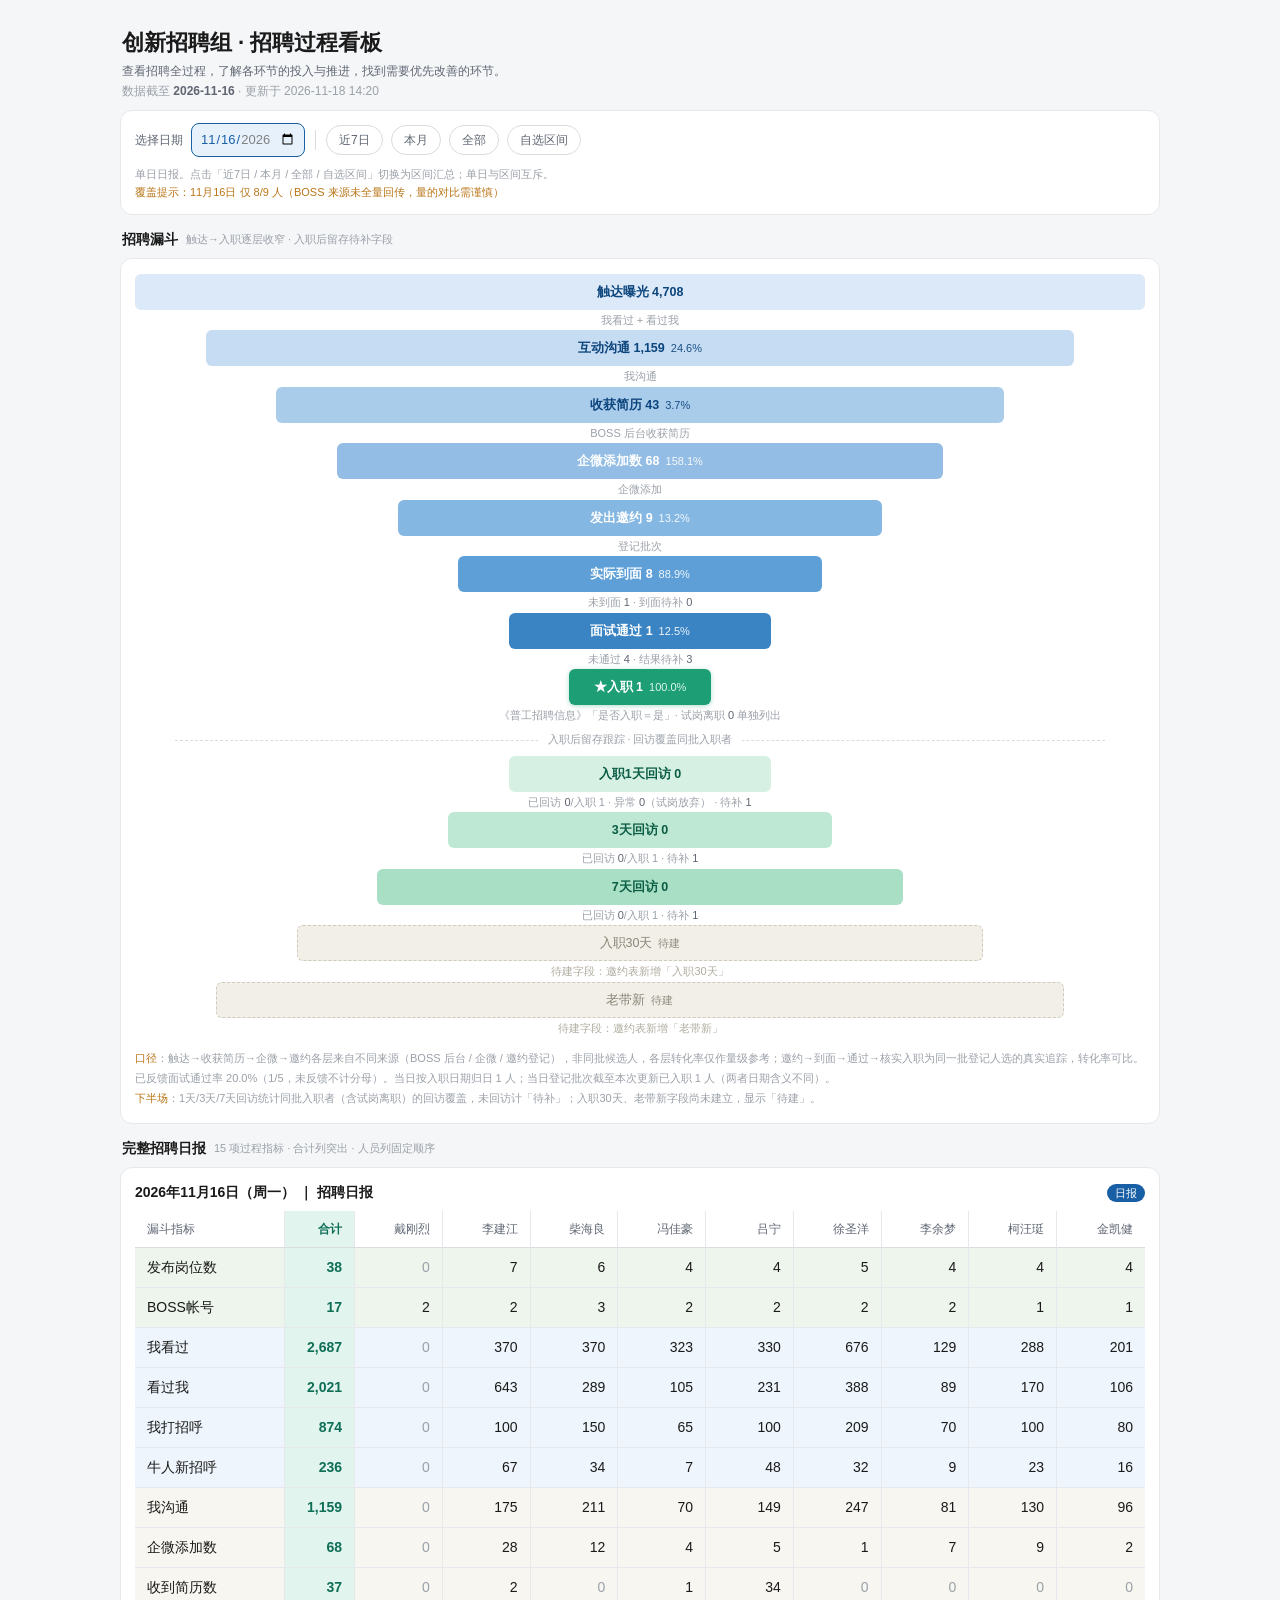
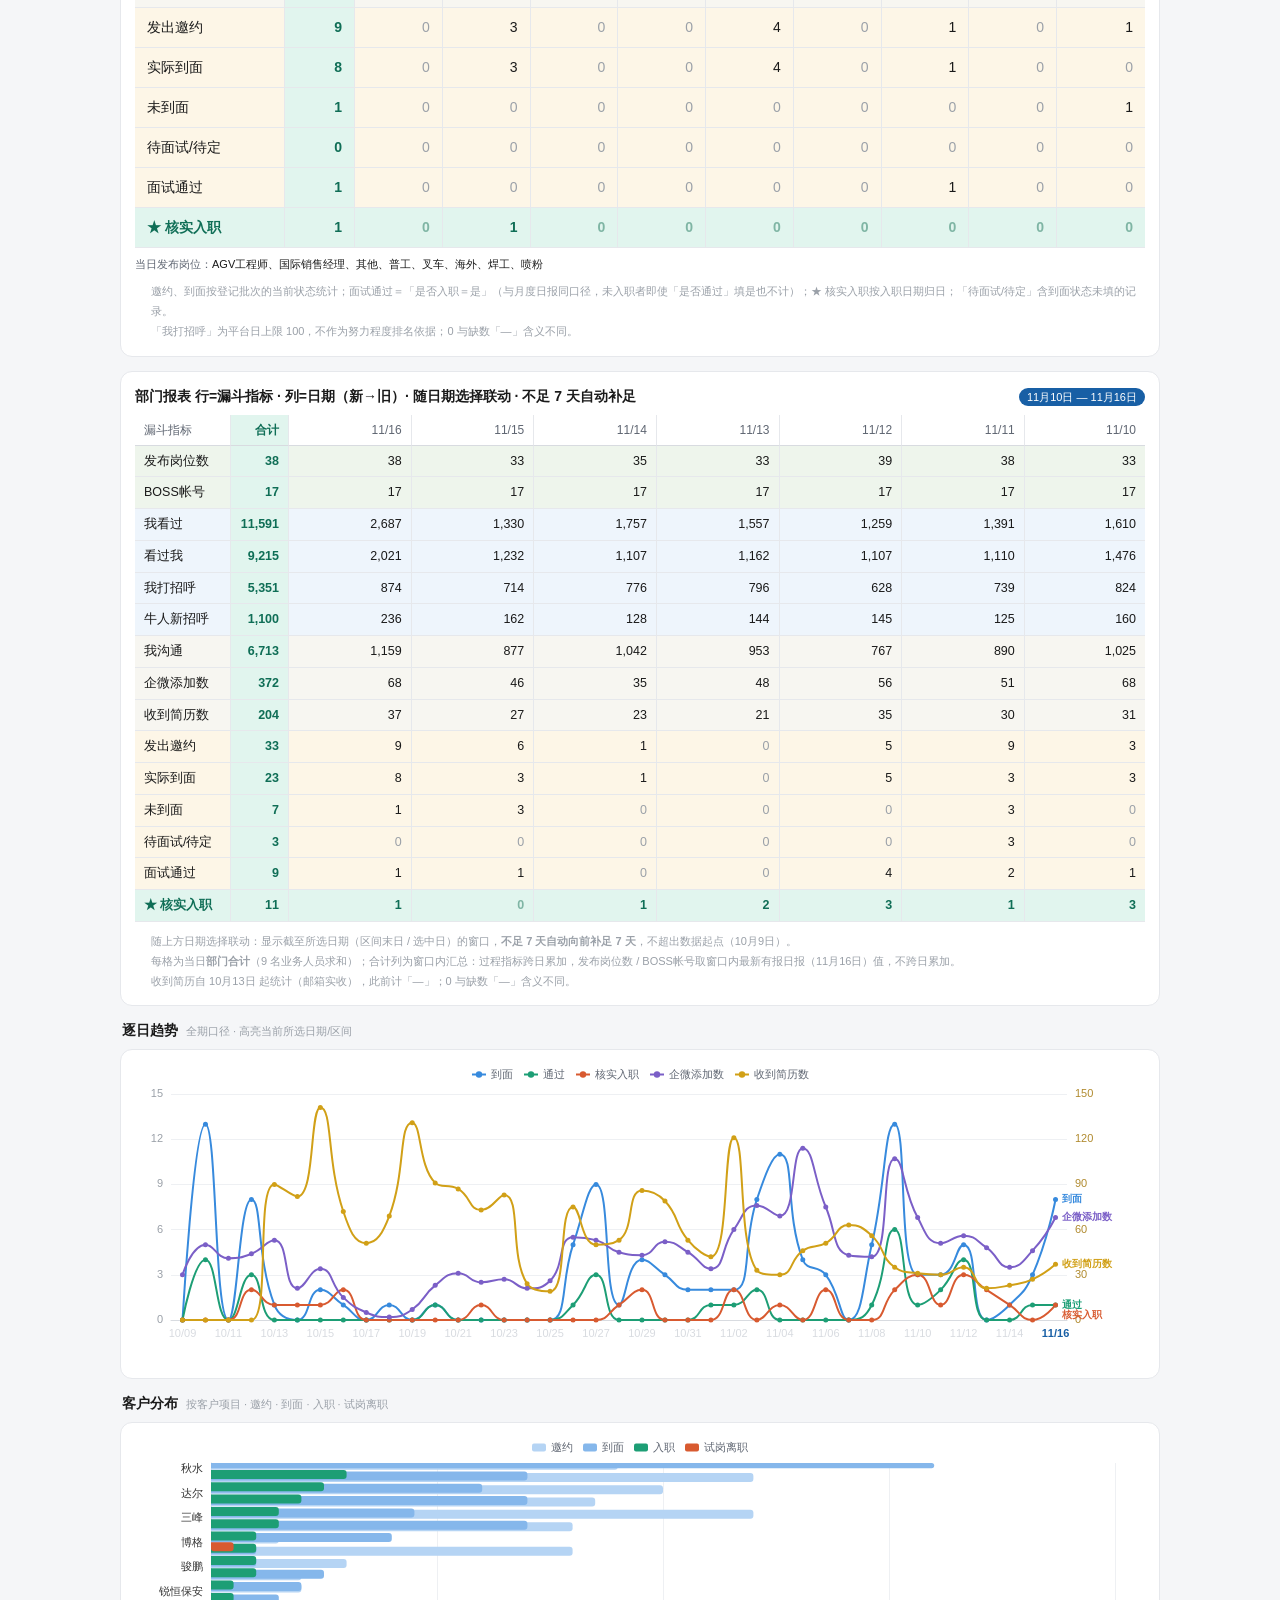
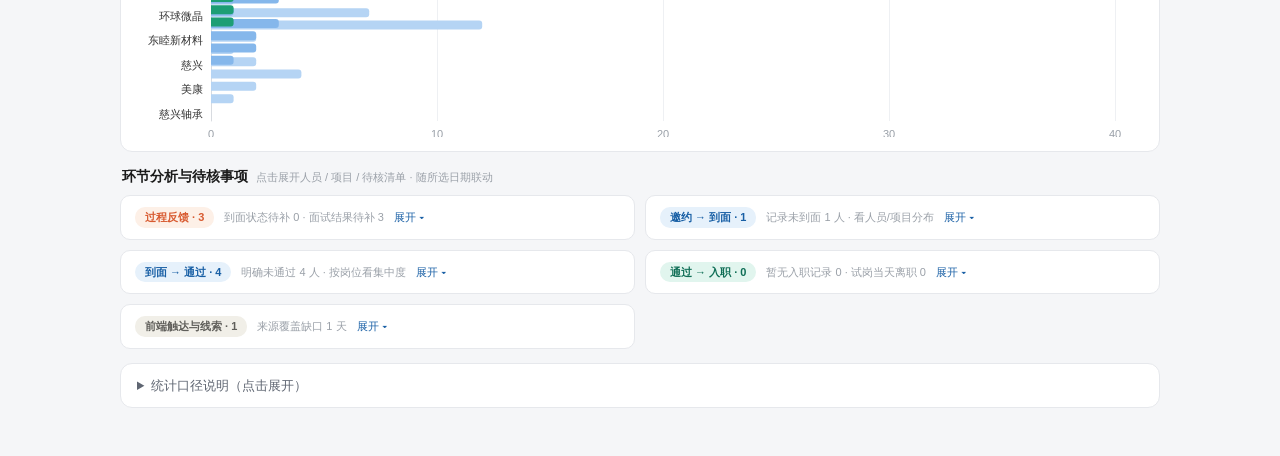
==== commit 29d8e643: "Update dashboard data · 2026-11-16 · generated 2026-11-18 14:20" ====
--- a/embeds/dashboard.html
+++ b/embeds/dashboard.html
@@ -278,7 +278,7 @@
 </div>
 
 <script>
-window.__DATA__ = {"meta": {"generated_at": "2026-11-18 14:13", "latest_report": "2026-11-17", "first_day": "2026-10-09", "range": {"from": "2026-10-09", "to": "2026-11-17"}, "people": ["戴刚烈", "李建江", "柴海良", "冯佳豪", "吕宁", "徐圣洋", "李余梦", "柯汪珽", "金凯健"], "rcv_start": "2026-10-13", "health": {"boss": "2026-11-17", "resume": "2026-11-17", "wecom": "2026-11-18", "invite": "2026-11-18", "onboard": "2026-11-18"}, "snapshot": {"dir": "C:\\Users\\A1\\.workbuddy\\skills\\recruit-daily-pipeline\\outputs\\wecom_snapshot\\2026-11-18", "taken": "2026-11-18"}, "wecom_source": {"2026-11-08": {"戴刚烈": "detail", "李建江": "detail", "柴海良": "detail", "冯佳豪": "detail", "吕宁": "detail", "徐圣洋": "dashboard", "李余梦": "detail", "柯汪珽": "dashboard", "金凯健": "detail"}, "2026-11-09": {"戴刚烈": "detail", "李建江": "detail", "柴海良": "detail", "冯佳豪": "detail", "吕宁": "detail", "徐圣洋": "detail", "李余梦": "detail", "柯汪珽": "detail", "金凯健": "detail"}, "2026-11-17": {"戴刚烈": "sheet", "李建江": "detail", "柴海良": "detail", "冯佳豪": "detail", "吕宁": "detail", "徐圣洋": "detail", "李余梦": "detail", "柯汪珽": "detail", "金凯健": "detail"}, "2026-11-16": {"戴刚烈": "sheet", "李建江": "detail", "柴海良": "detail", "冯佳豪": "detail", "吕宁": "detail", "徐圣洋": "detail", "李余梦": "detail", "柯汪珽": "detail", "金凯健": "detail"}, "2026-11-14": {"戴刚烈": "sheet", "李建江": "detail", "柴海良": "detail", "冯佳豪": "detail", "吕宁": "detail", "徐圣洋": "detail", "李余梦": "detail", "柯汪珽": "detail", "金凯健": "detail"}, "2026-11-13": {"戴刚烈": "detail", "李建江": "detail", "柴海良": "detail", "冯佳豪": "detail", "吕宁": "detail", "徐圣洋": "detail", "李余梦": "detail", "柯汪珽": "detail", "金凯健": "detail"}, "2026-11-12": {"戴刚烈": "detail", "李建江": "detail", "柴海良": "detail", "冯佳豪": "detail", "吕宁": "detail", "徐圣洋": "detail", "李余梦": "detail", "柯汪珽": "detail", "金凯健": "detail"}, "2026-11-11": {"戴刚烈": "detail", "李建江": "detail", "柴海良": "detail", "冯佳豪": "detail", "吕宁": "detail", "徐圣洋": "detail", "李余梦": "detail", "柯汪珽": "detail", "金凯健": "detail"}, "2026-11-10": {"戴刚烈": "detail", "李建江": "detail", "柴海良": "detail", "冯佳豪": "detail", "吕宁": "detail", "徐圣洋": "detail", "李余梦": "detail", "柯汪珽": "detail", "金凯健": "detail"}, "2026-11-15": {"戴刚烈": "sheet", "李建江": "detail", "柴海良": "sheet", "冯佳豪": "detail", "吕宁": "detail", "徐圣洋": "detail", "李余梦": "detail", "柯汪珽": "detail", "金凯健": "detail"}}}, "daily": {"2026-10-09": {"metrics": {"发布岗位数": [2, 4, 3, 3, 3, 0, 0, 0, 0], "BOSS帐号": [2, 2, 3, 2, 2, 2, 2, 1, 1], "我看过": [11, 11, 140, 0, 1, 0, 0, 0, 0], "看过我": [42, 117, 434, 0, 170, 0, 0, 0, 0], "我打招呼": [31, 0, 50, 0, 9, 0, 0, 0, 0], "牛人新招呼": [9, 18, 48, 0, 13, 0, 0, 0, 0], "我沟通": [38, 18, 88, 0, 12, 0, 0, 0, 0], "企微添加数": [2, 11, 16, 1, 0, 0, 0, 0, 0], "收到简历数": null, "发出邀约": [0, 0, 0, 0, 0, 0, 0, 0, 0], "实际到面": [0, 0, 0, 0, 0, 0, 0, 0, 0], "未到面": [0, 0, 0, 0, 0, 0, 0, 0, 0], "待面试/待定": [0, 0, 0, 0, 0, 0, 0, 0, 0], "面试通过": [0, 0, 0, 0, 0, 0, 0, 0, 0], "核实入职": [0, 0, 0, 0, 0, 0, 0, 0, 0], "收获简历": [0, 0, 0, 0, 0, 0, 0, 0, 0]}, "positions": ["检验员", "普工", "半导体普工"], "covered": 5, "has_report": true}, "2026-10-10": {"metrics": {"发布岗位数": [5, 4, 5, 3, 3, 0, 0, 0, 0], "BOSS帐号": [2, 2, 3, 2, 2, 2, 2, 1, 1], "我看过": [9, 528, 161, 8, 41, 0, 0, 0, 0], "看过我": [155, 423, 610, 100, 268, 0, 0, 0, 0], "我打招呼": [0, 100, 144, 6, 46, 0, 0, 0, 0], "牛人新招呼": [20, 50, 88, 10, 29, 0, 0, 0, 0], "我沟通": [21, 147, 211, 9, 71, 0, 0, 0, 0], "企微添加数": [3, 19, 22, 6, 0, 0, 0, 0, 0], "收到简历数": null, "发出邀约": [2, 2, 5, 2, 5, 0, 0, 0, 0], "实际到面": [2, 1, 3, 2, 5, 0, 0, 0, 0], "未到面": [0, 1, 2, 0, 0, 0, 0, 0, 0], "待面试/待定": [0, 0, 0, 0, 0, 0, 0, 0, 0], "面试通过": [0, 1, 1, 1, 1, 0, 0, 0, 0], "核实入职": [0, 0, 0, 0, 0, 0, 0, 0, 0], "收获简历": [0, 0, 0, 0, 0, 0, 0, 0, 0]}, "positions": ["检验员", "半导体普工", "普工"], "covered": 5, "has_report": true}, "2026-10-11": {"metrics": {"发布岗位数": [5, 5, 4, 3, 2, 0, 0, 0, 0], "BOSS帐号": [2, 2, 3, 2, 2, 2, 2, 1, 1], "我看过": [117, 412, 189, 65, 52, 0, 0, 0, 0], "看过我": [168, 290, 435, 100, 63, 0, 0, 0, 0], "我打招呼": [100, 100, 50, 19, 31, 0, 0, 0, 0], "牛人新招呼": [20, 33, 44, 8, 1, 0, 0, 0, 0], "我沟通": [123, 139, 96, 24, 32, 0, 0, 0, 0], "企微添加数": [0, 21, 18, 2, 0, 0, 0, 0, 0], "收到简历数": null, "发出邀约": [0, 0, 0, 0, 0, 0, 0, 0, 0], "实际到面": [0, 0, 0, 0, 0, 0, 0, 0, 0], "未到面": [0, 0, 0, 0, 0, 0, 0, 0, 0], "待面试/待定": [0, 0, 0, 0, 0, 0, 0, 0, 0], "面试通过": [0, 0, 0, 0, 0, 0, 0, 0, 0], "核实入职": [0, 0, 0, 0, 0, 0, 0, 0, 0], "收获简历": [0, 0, 0, 0, 0, 0, 0, 0, 0]}, "positions": ["半导体普工", "检验员"], "covered": 5, "has_report": true}, "2026-10-12": {"metrics": {"发布岗位数": [4, 8, 4, 4, 2, 0, 0, 0, 0], "BOSS帐号": [2, 2, 3, 2, 2, 2, 2, 1, 1], "我看过": [184, 167, 367, 67, 27, 0, 0, 0, 0], "看过我": [210, 351, 336, 170, 88, 0, 0, 0, 0], "我打招呼": [100, 100, 94, 39, 49, 0, 0, 0, 0], "牛人新招呼": [23, 38, 53, 15, 10, 0, 0, 0, 0], "我沟通": [125, 138, 128, 48, 55, 0, 0, 0, 0], "企微添加数": [6, 23, 6, 4, 5, 0, 0, 0, 0], "收到简历数": null, "发出邀约": [0, 5, 5, 2, 4, 0, 0, 0, 0], "实际到面": [0, 1, 3, 2, 2, 0, 0, 0, 0], "未到面": [0, 3, 0, 0, 0, 0, 0, 0, 0], "待面试/待定": [0, 1, 2, 0, 2, 0, 0, 0, 0], "面试通过": [0, 1, 0, 2, 0, 0, 0, 0, 0], "核实入职": [0, 1, 1, 0, 0, 0, 0, 0, 0], "收获简历": [0, 0, 0, 0, 0, 0, 0, 0, 0]}, "positions": ["检验员", "半导体普工", "仓管员"], "covered": 5, "has_report": true}, "2026-10-13": {"metrics": {"发布岗位数": [6, 5, 4, 4, 2, 0, 0, 0, 0], "BOSS帐号": [2, 2, 3, 2, 2, 2, 2, 1, 1], "我看过": [6, 338, 54, 24, 13, 0, 0, 0, 0], "看过我": [782, 288, 455, 273, 138, 0, 0, 0, 0], "我打招呼": [100, 100, 26, 21, 17, 0, 0, 0, 0], "牛人新招呼": [148, 36, 72, 32, 27, 0, 0, 0, 0], "我沟通": [220, 130, 59, 32, 24, 0, 0, 0, 0], "企微添加数": [21, 13, 11, 6, 2, 0, 0, 0, 0], "收到简历数": [63, 11, 5, 7, 4, 0, 0, 0, 0], "发出邀约": [0, 1, 0, 1, 0, 0, 0, 0, 0], "实际到面": [0, 1, 0, 0, 0, 0, 0, 0, 0], "未到面": [0, 0, 0, 1, 0, 0, 0, 0, 0], "待面试/待定": [0, 0, 0, 0, 0, 0, 0, 0, 0], "面试通过": [0, 0, 0, 0, 0, 0, 0, 0, 0], "核实入职": [0, 1, 0, 0, 0, 0, 0, 0, 0], "收获简历": [63, 11, 4, 7, 4, 0, 0, 0, 0]}, "positions": ["检验员", "仓管员", "半导体普工"], "covered": 5, "has_report": true}, "2026-10-14": {"metrics": {"发布岗位数": [6, 7, 4, 4, 2, 0, 0, 0, 0], "BOSS帐号": [2, 2, 3, 2, 2, 2, 2, 1, 1], "我看过": [3, 155, 105, 52, 28, 0, 0, 0, 0], "看过我": [567, 211, 325, 171, 88, 0, 0, 0, 0], "我打招呼": [100, 100, 88, 32, 16, 0, 0, 0, 0], "牛人新招呼": [106, 35, 28, 19, 18, 0, 0, 0, 0], "我沟通": [230, 130, 108, 43, 23, 0, 0, 0, 0], "企微添加数": [9, 5, 3, 3, 1, 0, 0, 0, 0], "收到简历数": [72, 6, 0, 3, 1, 0, 0, 0, 0], "发出邀约": [1, 0, 0, 0, 0, 0, 0, 0, 0], "实际到面": [0, 0, 0, 0, 0, 0, 0, 0, 0], "未到面": [0, 0, 0, 0, 0, 0, 0, 0, 0], "待面试/待定": [1, 0, 0, 0, 0, 0, 0, 0, 0], "面试通过": [0, 0, 0, 0, 0, 0, 0, 0, 0], "核实入职": [0, 0, 0, 0, 1, 0, 0, 0, 0], "收获简历": [72, 5, 0, 2, 1, 0, 0, 0, 0]}, "positions": ["国际销售经理", "仓管员", "检验员", "半导体普工"], "covered": 5, "has_report": true}, "2026-10-15": {"metrics": {"发布岗位数": [2, 6, 4, 4, 2, 0, 0, 0, 0], "BOSS帐号": [2, 2, 3, 2, 2, 2, 2, 1, 1], "我看过": [58, 77, 30, 138, 81, 0, 0, 0, 0], "看过我": [473, 233, 395, 175, 122, 0, 0, 0, 0], "我打招呼": [100, 13, 2, 57, 32, 0, 0, 0, 0], "牛人新招呼": [88, 28, 89, 18, 16, 0, 0, 0, 0], "我沟通": [219, 41, 67, 66, 44, 0, 0, 0, 0], "企微添加数": [14, 6, 5, 4, 5, 0, 0, 0, 0], "收到简历数": [86, 3, 39, 6, 7, 0, 0, 0, 0], "发出邀约": [0, 2, 1, 1, 0, 0, 0, 0, 0], "实际到面": [0, 1, 0, 1, 0, 0, 0, 0, 0], "未到面": [0, 0, 0, 0, 0, 0, 0, 0, 0], "待面试/待定": [0, 1, 1, 0, 0, 0, 0, 0, 0], "面试通过": [0, 0, 0, 0, 0, 0, 0, 0, 0], "核实入职": [0, 0, 0, 1, 0, 0, 0, 0, 0], "收获简历": [86, 3, 39, 6, 7, 0, 0, 0, 0]}, "positions": ["仓管员", "国际销售经理", "检验员"], "covered": 5, "has_report": true}, "2026-10-16": {"metrics": {"发布岗位数": [4, 6, 4, 4, 2, 0, 0, 0, 0], "BOSS帐号": [2, 2, 3, 2, 2, 2, 2, 1, 1], "我看过": [69, 44, 57, 84, 115, 0, 0, 0, 0], "看过我": [401, 81, 245, 128, 77, 0, 0, 0, 0], "我打招呼": [100, 50, 39, 62, 34, 0, 0, 0, 0], "牛人新招呼": [93, 3, 38, 14, 21, 0, 0, 0, 0], "我沟通": [227, 54, 87, 73, 50, 0, 0, 0, 0], "企微添加数": [5, 1, 1, 6, 2, 0, 0, 0, 0], "收到简历数": [49, 0, 10, 3, 10, 0, 0, 0, 0], "发出邀约": [0, 0, 0, 0, 1, 0, 0, 0, 0], "实际到面": [0, 0, 0, 0, 1, 0, 0, 0, 0], "未到面": [0, 0, 0, 0, 0, 0, 0, 0, 0], "待面试/待定": [0, 0, 0, 0, 0, 0, 0, 0, 0], "面试通过": [0, 0, 0, 0, 0, 0, 0, 0, 0], "核实入职": [0, 0, 0, 2, 0, 0, 0, 0, 0], "收获简历": [49, 0, 10, 3, 10, 0, 0, 0, 0]}, "positions": ["国际销售经理", "仓管员", "检验员"], "covered": 5, "has_report": true}, "2026-10-17": {"metrics": {"发布岗位数": [4, 0, 0, 0, 0, 0, 0, 0, 0], "BOSS帐号": [2, 2, 3, 2, 2, 2, 2, 1, 1], "我看过": [57, 0, 0, 0, 0, 0, 0, 0, 0], "看过我": [306, 0, 0, 0, 0, 0, 0, 0, 0], "我打招呼": [100, 0, 0, 0, 0, 0, 0, 0, 0], "牛人新招呼": [71, 0, 0, 0, 0, 0, 0, 0, 0], "我沟通": [213, 0, 0, 0, 0, 0, 0, 0, 0], "企微添加数": [2, 2, 1, 0, 0, 0, 0, 0, 0], "收到简历数": [48, 0, 3, 0, 0, 0, 0, 0, 0], "发出邀约": [0, 0, 0, 0, 0, 0, 0, 0, 0], "实际到面": [0, 0, 0, 0, 0, 0, 0, 0, 0], "未到面": [0, 0, 0, 0, 0, 0, 0, 0, 0], "待面试/待定": [0, 0, 0, 0, 0, 0, 0, 0, 0], "面试通过": [0, 0, 0, 0, 0, 0, 0, 0, 0], "核实入职": [0, 0, 0, 0, 0, 0, 0, 0, 0], "收获简历": [50, 0, 0, 0, 0, 0, 0, 0, 0]}, "positions": ["国际销售经理", "仓管员"], "covered": 1, "has_report": true}, "2026-10-18": {"metrics": {"发布岗位数": [4, 0, 0, 0, 0, 0, 0, 0, 0], "BOSS帐号": [2, 2, 3, 2, 2, 2, 2, 1, 1], "我看过": [24, 0, 0, 0, 0, 0, 0, 0, 0], "看过我": [381, 0, 0, 0, 0, 0, 0, 0, 0], "我打招呼": [100, 0, 0, 0, 0, 0, 0, 0, 0], "牛人新招呼": [92, 0, 0, 0, 0, 0, 0, 0, 0], "我沟通": [228, 0, 0, 0, 0, 0, 0, 0, 0], "企微添加数": [2, 0, 0, 0, 0, 0, 0, 0, 0], "收到简历数": [68, 0, 0, 0, 1, 0, 0, 0, 0], "发出邀约": [0, 1, 0, 0, 0, 0, 0, 0, 0], "实际到面": [0, 1, 0, 0, 0, 0, 0, 0, 0], "未到面": [0, 0, 0, 0, 0, 0, 0, 0, 0], "待面试/待定": [0, 0, 0, 0, 0, 0, 0, 0, 0], "面试通过": [0, 0, 0, 0, 0, 0, 0, 0, 0], "核实入职": [0, 0, 0, 0, 0, 0, 0, 0, 0], "收获简历": [68, 0, 0, 0, 0, 0, 0, 0, 0]}, "positions": ["国际销售经理", "仓管员"], "covered": 1, "has_report": true}, "2026-10-19": {"metrics": {"发布岗位数": [4, 0, 4, 4, 4, 0, 0, 0, 0], "BOSS帐号": [2, 2, 3, 2, 2, 2, 2, 1, 1], "我看过": [5, 0, 60, 71, 61, 0, 0, 0, 0], "看过我": [613, 0, 130, 90, 113, 0, 0, 0, 0], "我打招呼": [100, 0, 47, 52, 54, 0, 0, 0, 0], "牛人新招呼": [202, 0, 8, 5, 20, 0, 0, 0, 0], "我沟通": [346, 0, 59, 55, 69, 0, 0, 0, 0], "企微添加数": [1, 0, 0, 4, 2, 0, 0, 0, 0], "收到简历数": [124, 0, 1, 3, 3, 0, 0, 0, 0], "发出邀约": [0, 0, 0, 0, 0, 0, 0, 0, 0], "实际到面": [0, 0, 0, 0, 0, 0, 0, 0, 0], "未到面": [0, 0, 0, 0, 0, 0, 0, 0, 0], "待面试/待定": [0, 0, 0, 0, 0, 0, 0, 0, 0], "面试通过": [0, 0, 0, 0, 0, 0, 0, 0, 0], "核实入职": [0, 0, 0, 0, 0, 0, 0, 0, 0], "收获简历": [124, 0, 1, 2, 3, 0, 0, 0, 0]}, "positions": ["国际销售经理", "仓管员", "检验员", "普工/操作工", "普工"], "covered": 4, "has_report": true}, "2026-10-20": {"metrics": {"发布岗位数": [6, 0, 5, 5, 4, 0, 0, 0, 0], "BOSS帐号": [2, 2, 3, 2, 2, 2, 2, 1, 1], "我看过": [15, 0, 133, 152, 115, 0, 0, 0, 0], "看过我": [486, 0, 126, 103, 121, 0, 0, 0, 0], "我打招呼": [100, 0, 58, 79, 61, 0, 0, 0, 0], "牛人新招呼": [112, 0, 13, 7, 8, 0, 0, 0, 0], "我沟通": [255, 0, 73, 83, 73, 0, 0, 0, 0], "企微添加数": [16, 0, 2, 2, 3, 0, 0, 0, 0], "收到简历数": [82, 0, 4, 0, 5, 0, 0, 0, 0], "发出邀约": [0, 0, 0, 0, 1, 0, 0, 0, 0], "实际到面": [0, 0, 0, 0, 1, 0, 0, 0, 0], "未到面": [0, 0, 0, 0, 0, 0, 0, 0, 0], "待面试/待定": [0, 0, 0, 0, 0, 0, 0, 0, 0], "面试通过": [0, 0, 0, 0, 1, 0, 0, 0, 0], "核实入职": [0, 0, 0, 0, 0, 0, 0, 0, 0], "收获简历": [82, 0, 4, 0, 5, 0, 0, 0, 0]}, "positions": ["国际销售经理", "仓管员", "会计", "检验员", "普工/操作工", "普工"], "covered": 4, "has_report": true}, "2026-10-21": {"metrics": {"发布岗位数": [6, 0, 4, 4, 4, 0, 0, 0, 0], "BOSS帐号": [2, 2, 3, 2, 2, 2, 2, 1, 1], "我看过": [124, 0, 368, 138, 66, 0, 0, 0, 0], "看过我": [575, 0, 123, 84, 105, 0, 0, 0, 0], "我打招呼": [100, 0, 100, 100, 93, 0, 0, 0, 0], "牛人新招呼": [110, 0, 12, 11, 14, 0, 0, 0, 0], "我沟通": [246, 0, 111, 103, 106, 0, 0, 0, 0], "企微添加数": [22, 0, 2, 2, 5, 0, 0, 0, 0], "收到简历数": [79, 0, 2, 4, 2, 0, 0, 0, 0], "发出邀约": [0, 0, 0, 0, 0, 0, 0, 0, 0], "实际到面": [0, 0, 0, 0, 0, 0, 0, 0, 0], "未到面": [0, 0, 0, 0, 0, 0, 0, 0, 0], "待面试/待定": [0, 0, 0, 0, 0, 0, 0, 0, 0], "面试通过": [0, 0, 0, 0, 0, 0, 0, 0, 0], "核实入职": [0, 0, 0, 0, 0, 0, 0, 0, 0], "收获简历": [79, 0, 2, 2, 2, 0, 0, 0, 0]}, "positions": ["国际销售经理", "仓管员", "会计", "检验员", "普工"], "covered": 4, "has_report": true}, "2026-10-22": {"metrics": {"发布岗位数": [5, 0, 4, 4, 4, 0, 0, 0, 0], "BOSS帐号": [2, 2, 3, 2, 2, 2, 2, 1, 1], "我看过": [198, 0, 400, 279, 141, 0, 0, 0, 0], "看过我": [546, 0, 110, 133, 109, 0, 0, 0, 0], "我打招呼": [100, 0, 100, 100, 100, 0, 0, 0, 0], "牛人新招呼": [85, 0, 13, 37, 16, 0, 0, 0, 0], "我沟通": [235, 0, 110, 113, 117, 0, 0, 0, 0], "企微添加数": [14, 0, 4, 0, 7, 0, 0, 0, 0], "收到简历数": [63, 0, 2, 3, 5, 0, 0, 0, 0], "发出邀约": [0, 0, 0, 0, 1, 0, 0, 0, 0], "实际到面": [0, 0, 0, 0, 0, 0, 0, 0, 0], "未到面": [0, 0, 0, 0, 1, 0, 0, 0, 0], "待面试/待定": [0, 0, 0, 0, 0, 0, 0, 0, 0], "面试通过": [0, 0, 0, 0, 0, 0, 0, 0, 0], "核实入职": [0, 0, 0, 0, 1, 0, 0, 0, 0], "收获简历": [64, 0, 1, 3, 5, 0, 0, 0, 0]}, "positions": ["国际销售经理", "会计", "仓管员", "检验员", "普工"], "covered": 4, "has_report": true}, "2026-10-23": {"metrics": {"发布岗位数": [5, 3, 4, 4, 2, 0, 0, 0, 0], "BOSS帐号": [2, 2, 3, 2, 2, 2, 2, 1, 1], "我看过": [145, 83, 176, 17, 68, 0, 0, 0, 0], "看过我": [341, 30, 80, 69, 70, 0, 0, 0, 0], "我打招呼": [100, 50, 99, 99, 47, 0, 0, 0, 0], "牛人新招呼": [70, 5, 10, 7, 20, 0, 0, 0, 0], "我沟通": [221, 54, 108, 105, 68, 0, 0, 0, 0], "企微添加数": [12, 0, 6, 2, 7, 0, 0, 0, 0], "收到简历数": [65, 0, 1, 3, 14, 0, 0, 0, 0], "发出邀约": [0, 0, 0, 0, 0, 0, 0, 0, 0], "实际到面": [0, 0, 0, 0, 0, 0, 0, 0, 0], "未到面": [0, 0, 0, 0, 0, 0, 0, 0, 0], "待面试/待定": [0, 0, 0, 0, 0, 0, 0, 0, 0], "面试通过": [0, 0, 0, 0, 0, 0, 0, 0, 0], "核实入职": [0, 0, 0, 0, 0, 0, 0, 0, 0], "收获简历": [65, 0, 1, 0, 14, 0, 0, 0, 0]}, "positions": ["仓管员", "国际销售经理", "会计", "普工", "检验员"], "covered": 5, "has_report": true}, "2026-10-24": {"metrics": {"发布岗位数": [7, 5, 0, 4, 2, 0, 0, 0, 0], "BOSS帐号": [2, 2, 3, 2, 2, 2, 2, 1, 1], "我看过": [170, 75, 0, 195, 82, 0, 0, 0, 0], "看过我": [219, 64, 0, 96, 51, 0, 0, 0, 0], "我打招呼": [100, 50, 0, 100, 50, 0, 0, 0, 0], "牛人新招呼": [46, 4, 0, 7, 11, 0, 0, 0, 0], "我沟通": [162, 64, 0, 106, 61, 0, 0, 0, 0], "企微添加数": [8, 7, 2, 3, 1, 0, 0, 0, 0], "收到简历数": [13, 1, 0, 1, 9, 0, 0, 0, 0], "发出邀约": [0, 0, 0, 0, 0, 0, 0, 0, 0], "实际到面": [0, 0, 0, 0, 0, 0, 0, 0, 0], "未到面": [0, 0, 0, 0, 0, 0, 0, 0, 0], "待面试/待定": [0, 0, 0, 0, 0, 0, 0, 0, 0], "面试通过": [0, 0, 0, 0, 0, 0, 0, 0, 0], "核实入职": [0, 0, 0, 0, 0, 0, 0, 0, 0], "收获简历": [12, 1, 0, 0, 8, 0, 0, 0, 0]}, "positions": ["国际销售经理", "仓管员", "普工", "会计", "检验员"], "covered": 4, "has_report": true}, "2026-10-25": {"metrics": {"发布岗位数": [6, 4, 4, 4, 2, 0, 0, 0, 0], "BOSS帐号": [2, 2, 3, 2, 2, 2, 2, 1, 1], "我看过": [153, 45, 1, 275, 69, 0, 0, 0, 0], "看过我": [217, 112, 75, 80, 84, 0, 0, 0, 0], "我打招呼": [100, 50, 0, 100, 50, 0, 0, 0, 0], "牛人新招呼": [35, 9, 10, 1, 16, 0, 0, 0, 0], "我沟通": [155, 63, 1, 102, 67, 0, 0, 0, 0], "企微添加数": [13, 11, 1, 0, 1, 0, 0, 0, 0], "收到简历数": [14, 0, 0, 0, 5, 0, 0, 0, 0], "发出邀约": [0, 0, 0, 0, 0, 0, 0, 0, 0], "实际到面": [0, 0, 0, 0, 0, 0, 0, 0, 0], "未到面": [0, 0, 0, 0, 0, 0, 0, 0, 0], "待面试/待定": [0, 0, 0, 0, 0, 0, 0, 0, 0], "面试通过": [0, 0, 0, 0, 0, 0, 0, 0, 0], "核实入职": [0, 0, 0, 0, 0, 0, 0, 0, 0], "收获简历": [14, 0, 0, 0, 5, 0, 0, 0, 0]}, "positions": ["普工", "国际销售经理", "仓管员", "检验员"], "covered": 5, "has_report": true}, "2026-10-26": {"metrics": {"发布岗位数": [7, 9, 6, 6, 4, 0, 0, 0, 0], "BOSS帐号": [2, 2, 3, 2, 2, 2, 2, 1, 1], "我看过": [279, 187, 141, 203, 159, 0, 0, 0, 0], "看过我": [331, 452, 62, 146, 180, 0, 0, 0, 0], "我打招呼": [150, 55, 127, 143, 94, 0, 0, 0, 0], "牛人新招呼": [73, 103, 7, 8, 36, 0, 0, 0, 0], "我沟通": [241, 149, 135, 152, 133, 0, 0, 0, 0], "企微添加数": [17, 25, 5, 3, 5, 0, 0, 0, 0], "收到简历数": [28, 24, 2, 0, 21, 0, 0, 0, 0], "发出邀约": [0, 2, 2, 0, 1, 0, 0, 0, 0], "实际到面": [0, 2, 2, 0, 1, 0, 0, 0, 0], "未到面": [0, 0, 0, 0, 0, 0, 0, 0, 0], "待面试/待定": [0, 0, 0, 0, 0, 0, 0, 0, 0], "面试通过": [0, 0, 0, 0, 1, 0, 0, 0, 0], "核实入职": [0, 0, 0, 0, 0, 0, 0, 0, 0], "收获简历": [29, 24, 0, 0, 21, 0, 0, 0, 0]}, "positions": ["普工", "国际销售经理", "仓管员", "焊工", "喷粉", "折弯", "检验员"], "covered": 5, "has_report": true}, "2026-10-27": {"metrics": {"发布岗位数": [7, 16, 6, 6, 4, 4, 2, 0, 0], "BOSS帐号": [2, 2, 3, 2, 2, 2, 2, 1, 1], "我看过": [436, 188, 169, 218, 125, 300, 81, 0, 0], "看过我": [415, 370, 87, 147, 141, 200, 96, 0, 0], "我打招呼": [151, 200, 150, 60, 100, 22, 50, 0, 0], "牛人新招呼": [87, 61, 8, 25, 33, 40, 8, 0, 0], "我沟通": [246, 297, 162, 79, 138, 40, 56, 0, 0], "企微添加数": [19, 13, 5, 10, 5, 0, 1, 0, 0], "收到简历数": [30, 2, 0, 1, 17, 0, 0, 0, 0], "发出邀约": [6, 1, 0, 0, 6, 0, 0, 0, 0], "实际到面": [4, 1, 0, 0, 4, 0, 0, 0, 0], "未到面": [0, 0, 0, 0, 0, 0, 0, 0, 0], "待面试/待定": [2, 0, 0, 0, 2, 0, 0, 0, 0], "面试通过": [1, 1, 0, 0, 1, 0, 0, 0, 0], "核实入职": [0, 0, 0, 0, 0, 0, 0, 0, 0], "收获简历": [30, 2, 0, 1, 17, 3, 1, 0, 0]}, "positions": ["普工", "国际销售经理", "仓管员", "焊工", "AGV工程师", "喷粉", "折弯", "检验员"], "covered": 7, "has_report": true}, "2026-10-28": {"metrics": {"发布岗位数": [8, 10, 4, 4, 4, 7, 4, 0, 0], "BOSS帐号": [2, 2, 3, 2, 2, 2, 2, 1, 1], "我看过": [273, 168, 82, 165, 133, 530, 190, 0, 0], "看过我": [472, 282, 62, 139, 151, 337, 116, 0, 0], "我打招呼": [150, 150, 76, 61, 100, 250, 99, 0, 0], "牛人新招呼": [74, 27, 5, 19, 36, 32, 9, 0, 0], "我沟通": [252, 190, 83, 81, 133, 259, 109, 0, 0], "企微添加数": [15, 14, 1, 5, 4, 0, 6, 0, 0], "收到简历数": [30, 3, 0, 0, 20, 0, 0, 0, 0], "发出邀约": [1, 0, 0, 0, 1, 0, 0, 0, 0], "实际到面": [0, 0, 0, 0, 1, 0, 0, 0, 0], "未到面": [0, 0, 0, 0, 0, 0, 0, 0, 0], "待面试/待定": [1, 0, 0, 0, 0, 0, 0, 0, 0], "面试通过": [0, 0, 0, 0, 0, 0, 0, 0, 0], "核实入职": [0, 0, 0, 0, 1, 0, 0, 0, 0], "收获简历": [30, 3, 0, 0, 20, 3, 0, 0, 0]}, "positions": ["普工", "国际销售经理", "仓管员", "AGV工程师", "喷粉", "焊工", "折弯"], "covered": 7, "has_report": true}, "2026-10-29": {"metrics": {"发布岗位数": [9, 10, 4, 4, 4, 6, 4, 0, 0], "BOSS帐号": [2, 2, 3, 2, 2, 2, 2, 1, 1], "我看过": [495, 228, 13, 127, 165, 595, 187, 0, 0], "看过我": [262, 240, 48, 128, 136, 242, 100, 0, 0], "我打招呼": [150, 150, 10, 100, 100, 221, 100, 0, 0], "牛人新招呼": [58, 32, 5, 14, 35, 16, 17, 0, 0], "我沟通": [221, 188, 16, 114, 137, 288, 119, 0, 0], "企微添加数": [6, 11, 11, 4, 3, 0, 8, 0, 0], "收到简历数": [45, 4, 0, 0, 37, 0, 0, 0, 0], "发出邀约": [0, 1, 0, 1, 1, 0, 1, 0, 0], "实际到面": [0, 1, 0, 1, 1, 0, 1, 0, 0], "未到面": [0, 0, 0, 0, 0, 0, 0, 0, 0], "待面试/待定": [0, 0, 0, 0, 0, 0, 0, 0, 0], "面试通过": [0, 0, 0, 0, 0, 0, 0, 0, 0], "核实入职": [0, 1, 0, 0, 1, 0, 0, 0, 0], "收获简历": [29, 2, 0, 0, 24, 1, 0, 0, 0]}, "positions": ["国际销售经理", "普工", "焊工", "喷粉", "AGV工程师"], "covered": 7, "has_report": true}, "2026-10-30": {"metrics": {"发布岗位数": [7, 9, 4, 4, 4, 10, 4, 0, 0], "BOSS帐号": [2, 2, 3, 2, 2, 2, 2, 1, 1], "我看过": [343, 438, 109, 87, 167, 1356, 196, 0, 0], "看过我": [127, 220, 185, 139, 144, 274, 110, 0, 0], "我打招呼": [141, 150, 100, 100, 59, 250, 100, 0, 0], "牛人新招呼": [23, 35, 22, 18, 32, 22, 11, 0, 0], "我沟通": [170, 189, 120, 116, 87, 298, 114, 0, 0], "企微添加数": [7, 14, 12, 7, 7, 1, 4, 0, 0], "收到简历数": [24, 17, 0, 0, 38, 0, 0, 0, 0], "发出邀约": [0, 0, 0, 1, 0, 0, 4, 0, 0], "实际到面": [0, 0, 0, 1, 0, 0, 2, 0, 0], "未到面": [0, 0, 0, 0, 0, 0, 2, 0, 0], "待面试/待定": [0, 0, 0, 0, 0, 0, 0, 0, 0], "面试通过": [0, 0, 0, 0, 0, 0, 0, 0, 0], "核实入职": [0, 0, 0, 0, 0, 0, 0, 0, 0], "收获简历": [13, 17, 0, 0, 38, 2, 0, 0, 0]}, "positions": ["国际销售经理", "普工", "喷粉", "焊工", "AGV工程师"], "covered": 7, "has_report": true}, "2026-10-31": {"metrics": {"发布岗位数": [5, 10, 6, 4, 3, 5, 4, 0, 0], "BOSS帐号": [2, 2, 3, 2, 2, 2, 2, 1, 1], "我看过": [441, 337, 151, 84, 90, 1336, 161, 0, 0], "看过我": [128, 95, 198, 124, 102, 176, 84, 0, 0], "我打招呼": [150, 37, 150, 100, 21, 250, 100, 0, 0], "牛人新招呼": [18, 17, 25, 13, 32, 9, 5, 0, 0], "我沟通": [170, 55, 175, 114, 70, 280, 104, 0, 0], "企微添加数": [5, 9, 17, 2, 6, 2, 4, 0, 0], "收到简历数": [12, 3, 0, 0, 38, 0, 0, 0, 0], "发出邀约": [0, 0, 0, 1, 0, 0, 2, 0, 0], "实际到面": [0, 0, 0, 0, 0, 0, 2, 0, 0], "未到面": [0, 0, 0, 1, 0, 0, 0, 0, 0], "待面试/待定": [0, 0, 0, 0, 0, 0, 0, 0, 0], "面试通过": [0, 0, 0, 0, 0, 0, 0, 0, 0], "核实入职": [0, 0, 0, 0, 0, 0, 0, 0, 0], "收获简历": [10, 3, 0, 0, 38, 2, 0, 0, 0]}, "positions": ["国际销售经理", "普工", "喷粉", "AGV工程师"], "covered": 7, "has_report": true}, "2026-11-01": {"metrics": {"发布岗位数": [9, 12, 6, 4, 4, 5, 4, 0, 0], "BOSS帐号": [2, 2, 3, 2, 2, 2, 2, 1, 1], "我看过": [620, 333, 154, 39, 234, 1150, 151, 0, 0], "看过我": [197, 164, 286, 93, 85, 211, 71, 0, 0], "我打招呼": [150, 62, 150, 31, 36, 250, 100, 0, 0], "牛人新招呼": [34, 24, 30, 11, 11, 10, 11, 0, 0], "我沟通": [192, 96, 185, 43, 57, 265, 115, 0, 0], "企微添加数": [5, 5, 11, 1, 2, 1, 9, 0, 0], "收到简历数": [14, 3, 0, 0, 25, 0, 0, 0, 0], "发出邀约": [0, 0, 0, 0, 0, 0, 4, 0, 0], "实际到面": [0, 0, 0, 0, 0, 0, 2, 0, 0], "未到面": [0, 0, 0, 0, 0, 0, 2, 0, 0], "待面试/待定": [0, 0, 0, 0, 0, 0, 0, 0, 0], "面试通过": [0, 0, 0, 0, 0, 0, 1, 0, 0], "核实入职": [0, 0, 0, 0, 0, 0, 0, 0, 0], "收获简历": [13, 6, 0, 0, 25, 3, 0, 0, 0]}, "positions": ["国际销售经理", "普工", "焊工", "AGV工程师"], "covered": 7, "has_report": true}, "2026-11-02": {"metrics": {"发布岗位数": [7, 9, 7, 4, 8, 5, 4, 0, 0], "BOSS帐号": [2, 2, 3, 2, 2, 2, 2, 1, 1], "我看过": [353, 329, 152, 14, 304, 2188, 26, 0, 0], "看过我": [521, 206, 263, 162, 173, 274, 118, 0, 0], "我打招呼": [150, 150, 150, 100, 100, 250, 90, 0, 0], "牛人新招呼": [65, 46, 31, 20, 31, 21, 11, 0, 0], "我沟通": [229, 201, 169, 123, 142, 270, 102, 0, 0], "企微添加数": [14, 6, 11, 6, 13, 2, 8, 0, 0], "收到简历数": [66, 1, 0, 0, 54, 0, 0, 0, 0], "发出邀约": [2, 0, 0, 1, 2, 0, 4, 0, 0], "实际到面": [0, 0, 0, 1, 1, 0, 0, 0, 0], "未到面": [2, 0, 0, 0, 1, 0, 4, 0, 0], "待面试/待定": [0, 0, 0, 0, 0, 0, 0, 0, 0], "面试通过": [0, 0, 0, 1, 0, 0, 0, 0, 0], "核实入职": [1, 0, 0, 1, 0, 0, 0, 0, 0], "收获简历": [51, 7, 0, 0, 34, 2, 0, 0, 0]}, "positions": ["国际销售经理", "普工", "焊工", "AGV工程师"], "covered": 7, "has_report": true}, "2026-11-03": {"metrics": {"发布岗位数": [7, 11, 6, 4, 4, 5, 4, 0, 0], "BOSS帐号": [2, 2, 3, 2, 2, 2, 2, 1, 1], "我看过": [395, 112, 93, 3, 240, 1838, 36, 0, 0], "看过我": [265, 519, 216, 152, 124, 292, 146, 0, 0], "我打招呼": [100, 150, 150, 24, 100, 250, 100, 0, 0], "牛人新招呼": [38, 75, 26, 25, 22, 14, 21, 0, 0], "我沟通": [169, 229, 184, 42, 126, 280, 122, 0, 0], "企微添加数": [13, 23, 16, 4, 10, 1, 9, 0, 0], "收到简历数": [12, 1, 0, 0, 20, 0, 0, 0, 0], "发出邀约": [1, 8, 0, 0, 4, 2, 0, 0, 0], "实际到面": [0, 4, 0, 0, 4, 0, 0, 0, 0], "未到面": [1, 4, 0, 0, 0, 2, 0, 0, 0], "待面试/待定": [0, 0, 0, 0, 0, 0, 0, 0, 0], "面试通过": [0, 1, 0, 0, 1, 0, 0, 0, 0], "核实入职": [0, 0, 0, 0, 0, 0, 0, 0, 0], "收获简历": [12, 3, 0, 0, 20, 3, 0, 0, 0]}, "positions": ["普工", "国际销售经理", "AGV工程师", "叉车", "焊工"], "covered": 7, "has_report": true}, "2026-11-04": {"metrics": {"发布岗位数": [5, 11, 6, 4, 5, 5, 4, 0, 0], "BOSS帐号": [2, 2, 3, 2, 2, 2, 2, 1, 1], "我看过": [350, 293, 78, 45, 245, 2336, 38, 0, 0], "看过我": [219, 370, 99, 165, 138, 225, 129, 0, 0], "我打招呼": [100, 111, 143, 20, 100, 199, 100, 0, 0], "牛人新招呼": [39, 56, 9, 19, 23, 10, 15, 0, 0], "我沟通": [142, 166, 154, 46, 124, 216, 122, 0, 0], "企微添加数": [12, 23, 5, 7, 10, 2, 3, 7, 0], "收到简历数": [10, 1, 0, 1, 18, 0, 0, 0, 0], "发出邀约": [3, 6, 1, 1, 3, 0, 1, 2, 0], "实际到面": [1, 6, 0, 0, 3, 0, 1, 0, 0], "未到面": [2, 0, 1, 1, 0, 0, 0, 2, 0], "待面试/待定": [0, 0, 0, 0, 0, 0, 0, 0, 0], "面试通过": [0, 0, 0, 0, 0, 0, 0, 0, 0], "核实入职": [0, 0, 0, 0, 0, 0, 1, 0, 0], "收获简历": [10, 1, 0, 1, 18, 0, 0, 0, 0]}, "positions": ["国际销售经理", "普工", "AGV工程师", "喷粉", "焊工"], "covered": 7, "has_report": true}, "2026-11-05": {"metrics": {"发布岗位数": [7, 11, 6, 4, 6, 2, 4, 2, 2], "BOSS帐号": [2, 2, 3, 2, 2, 2, 2, 1, 1], "我看过": [259, 259, 45, 468, 197, 60, 139, 15, 3], "看过我": [173, 400, 260, 219, 141, 51, 121, 112, 101], "我打招呼": [100, 100, 127, 100, 100, 50, 100, 50, 47], "牛人新招呼": [33, 80, 41, 14, 26, 4, 16, 17, 14], "我沟通": [142, 177, 169, 119, 125, 55, 113, 67, 63], "企微添加数": [14, 35, 23, 5, 9, 2, 5, 11, 10], "收到简历数": [22, 10, 0, 0, 14, 0, 0, 0, 0], "发出邀约": [0, 0, 3, 0, 0, 0, 3, 4, 2], "实际到面": [0, 0, 0, 0, 0, 0, 1, 3, 0], "未到面": [0, 0, 0, 0, 0, 0, 2, 1, 2], "待面试/待定": [0, 0, 3, 0, 0, 0, 0, 0, 0], "面试通过": [0, 0, 0, 0, 0, 0, 0, 0, 0], "核实入职": [0, 0, 0, 0, 0, 0, 0, 0, 0], "收获简历": [22, 10, 0, 0, 14, 1, 0, 0, 0]}, "positions": ["普工", "国际销售经理", "其他", "机修", "喷粉", "焊工", "HRBP"], "covered": 9, "has_report": true}, "2026-11-06": {"metrics": {"发布岗位数": [5, 0, 6, 4, 4, 2, 4, 2, 2], "BOSS帐号": [2, 2, 3, 2, 2, 2, 2, 1, 1], "我看过": [210, 0, 158, 37, 103, 59, 208, 18, 44], "看过我": [109, 0, 128, 176, 164, 52, 137, 150, 64], "我打招呼": [100, 0, 140, 47, 100, 50, 100, 50, 42], "牛人新招呼": [16, 0, 20, 17, 24, 4, 16, 21, 10], "我沟通": [124, 0, 149, 58, 128, 52, 118, 66, 51], "企微添加数": [8, 28, 5, 5, 8, 5, 6, 5, 5], "收到简历数": [17, 7, 0, 0, 27, 0, 0, 0, 0], "发出邀约": [0, 3, 0, 1, 0, 1, 0, 0, 1], "实际到面": [0, 1, 0, 1, 0, 0, 0, 0, 1], "未到面": [0, 1, 0, 0, 0, 0, 0, 0, 0], "待面试/待定": [0, 1, 0, 0, 0, 1, 0, 0, 0], "面试通过": [0, 0, 0, 0, 0, 0, 0, 0, 0], "核实入职": [0, 1, 0, 0, 1, 0, 0, 0, 0], "收获简历": [16, 0, 0, 0, 27, 0, 0, 0, 0]}, "positions": ["国际销售经理", "普工", "其他", "机修", "折弯", "焊工"], "covered": 8, "has_report": true}, "2026-11-07": {"metrics": {"发布岗位数": [9, 6, 6, 4, 4, 0, 8, 3, 0], "BOSS帐号": [2, 2, 3, 2, 2, 2, 2, 1, 1], "我看过": [346, 286, 274, 291, 163, 0, 324, 117, 0], "看过我": [170, 222, 242, 242, 130, 0, 204, 128, 0], "我打招呼": [151, 103, 150, 100, 100, 0, 200, 100, 0], "牛人新招呼": [17, 25, 31, 13, 16, 0, 32, 22, 0], "我沟通": [177, 125, 172, 113, 118, 0, 234, 121, 0], "企微添加数": [8, 13, 7, 2, 3, 2, 4, 4, 0], "收到简历数": [17, 1, 0, 1, 44, 0, 0, 0, 0], "发出邀约": [0, 1, 0, 0, 0, 0, 0, 0, 0], "实际到面": [0, 0, 0, 0, 0, 0, 0, 0, 0], "未到面": [0, 1, 0, 0, 0, 0, 0, 0, 0], "待面试/待定": [0, 0, 0, 0, 0, 0, 0, 0, 0], "面试通过": [0, 0, 0, 0, 0, 0, 0, 0, 0], "核实入职": [0, 0, 0, 0, 0, 0, 0, 0, 0], "收获简历": [19, 1, 0, 1, 44, 0, 0, 0, 0]}, "positions": ["机修", "普工", "其他", "国际销售经理", "HRBP", "焊工"], "covered": 7, "has_report": true}, "2026-11-08": {"metrics": {"发布岗位数": [6, 0, 16, 4, 4, 0, 4, 6, 4], "BOSS帐号": [2, 2, 3, 2, 2, 2, 2, 1, 1], "我看过": [216, 0, 684, 227, 152, 0, 159, 0, 0], "看过我": [90, 0, 575, 222, 125, 0, 111, 238, 125], "我打招呼": [100, 0, 450, 100, 100, 0, 100, 200, 70], "牛人新招呼": [14, 0, 48, 23, 17, 0, 10, 21, 12], "我沟通": [125, 0, 498, 120, 132, 0, 113, 210, 88], "企微添加数": [1, 17, 2, 4, 5, 0, 10, 0, 3], "收到简历数": [13, 2, 0, 4, 37, 0, 0, 0, 0], "发出邀约": [0, 4, 0, 0, 2, 0, 0, 0, 2], "实际到面": [0, 2, 0, 0, 1, 0, 0, 0, 2], "未到面": [0, 2, 0, 0, 1, 0, 0, 0, 0], "待面试/待定": [0, 0, 0, 0, 0, 0, 0, 0, 0], "面试通过": [0, 0, 0, 0, 0, 0, 0, 0, 1], "核实入职": [0, 0, 0, 0, 0, 0, 0, 0, 0], "收获简历": [17, 0, 0, 4, 38, 0, 1, 0, 0]}, "positions": ["机修", "普工", "其他", "国际销售经理", "折弯", "焊工"], "covered": 7, "has_report": true}, "2026-11-09": {"metrics": {"发布岗位数": [0, 0, 8, 4, 5, 3, 8, 3, 8], "BOSS帐号": [2, 2, 3, 2, 2, 2, 2, 1, 1], "我看过": [0, 0, 267, 199, 74, 373, 202, 1, 698], "看过我": [0, 0, 329, 218, 160, 135, 129, 137, 106], "我打招呼": [0, 0, 154, 51, 100, 171, 107, 11, 164], "牛人新招呼": [0, 0, 33, 20, 30, 19, 21, 13, 6], "我沟通": [0, 0, 228, 68, 134, 184, 128, 34, 172], "企微添加数": [4, 47, 15, 7, 9, 4, 10, 9, 2], "收到简历数": [0, 8, 0, 3, 24, 0, 0, 0, 0], "发出邀约": [0, 14, 17, 0, 2, 0, 0, 0, 0], "实际到面": [0, 7, 4, 0, 2, 0, 0, 0, 0], "未到面": [0, 7, 0, 0, 0, 0, 0, 0, 0], "待面试/待定": [0, 0, 13, 0, 0, 0, 0, 0, 0], "面试通过": [0, 2, 4, 0, 0, 0, 0, 0, 0], "核实入职": [0, 0, 2, 0, 0, 0, 0, 0, 0], "收获简历": [0, 0, 0, 1, 25, 1, 0, 0, 0]}, "positions": ["普工", "机修", "其他", "国际销售经理", "AGV工程师", "焊工"], "covered": 7, "has_report": true}, "2026-11-10": {"metrics": {"发布岗位数": [0, 6, 6, 4, 4, 4, 6, 3, 0], "BOSS帐号": [2, 2, 3, 2, 2, 2, 2, 1, 1], "我看过": [0, 236, 231, 255, 111, 447, 219, 111, 0], "看过我": [0, 543, 223, 175, 168, 152, 83, 132, 0], "我打招呼": [0, 102, 150, 100, 100, 122, 150, 100, 0], "牛人新招呼": [0, 65, 16, 14, 29, 13, 10, 13, 0], "我沟通": [0, 174, 187, 106, 131, 145, 163, 119, 0], "企微添加数": [1, 25, 13, 5, 9, 3, 3, 6, 3], "收到简历数": [0, 1, 1, 2, 27, 0, 0, 0, 0], "发出邀约": [0, 1, 0, 0, 2, 0, 0, 0, 0], "实际到面": [0, 1, 0, 0, 2, 0, 0, 0, 0], "未到面": [0, 0, 0, 0, 0, 0, 0, 0, 0], "待面试/待定": [0, 0, 0, 0, 0, 0, 0, 0, 0], "面试通过": [0, 1, 0, 0, 0, 0, 0, 0, 0], "核实入职": [0, 0, 2, 0, 0, 0, 0, 0, 1], "收获简历": [0, 1, 1, 2, 27, 1, 0, 0, 0]}, "positions": ["AGV工程师", "普工", "机修", "国际销售经理", "其他", "HRBP", "叉车", "焊工"], "covered": 7, "has_report": true}, "2026-11-11": {"metrics": {"发布岗位数": [0, 7, 7, 4, 4, 3, 6, 3, 4], "BOSS帐号": [2, 2, 3, 2, 2, 2, 2, 1, 1], "我看过": [0, 138, 219, 197, 112, 109, 399, 81, 136], "看过我": [0, 109, 236, 165, 168, 104, 108, 123, 97], "我打招呼": [0, 46, 150, 1, 100, 91, 150, 101, 100], "牛人新招呼": [0, 14, 15, 28, 27, 11, 10, 8, 12], "我沟通": [0, 67, 186, 20, 129, 102, 163, 109, 114], "企微添加数": [1, 16, 6, 2, 7, 2, 7, 8, 2], "收到简历数": [0, 0, 0, 9, 21, 0, 0, 0, 0], "发出邀约": [0, 3, 0, 0, 0, 0, 2, 2, 2], "实际到面": [0, 1, 0, 0, 0, 0, 0, 1, 1], "未到面": [0, 2, 0, 0, 0, 0, 1, 0, 0], "待面试/待定": [0, 0, 0, 0, 0, 0, 1, 1, 1], "面试通过": [0, 1, 0, 0, 0, 0, 0, 1, 0], "核实入职": [0, 1, 0, 0, 0, 0, 0, 0, 0], "收获简历": [0, 0, 0, 9, 22, 1, 0, 0, 0]}, "positions": ["机修", "普工", "AGV工程师", "国际销售经理", "其他", "叉车", "HRBP", "焊工", "喷粉"], "covered": 8, "has_report": true}, "2026-11-12": {"metrics": {"发布岗位数": [0, 7, 9, 4, 5, 5, 6, 3, 0], "BOSS帐号": [2, 2, 3, 2, 2, 2, 2, 1, 1], "我看过": [0, 105, 271, 206, 125, 303, 210, 39, 0], "看过我": [0, 283, 231, 105, 138, 157, 71, 122, 0], "我打招呼": [0, 24, 150, 100, 20, 139, 100, 95, 0], "牛人新招呼": [0, 32, 35, 14, 28, 14, 8, 14, 0], "我沟通": [0, 59, 180, 116, 49, 144, 108, 111, 0], "企微添加数": [1, 22, 6, 4, 7, 2, 3, 8, 3], "收到简历数": [8, 1, 0, 1, 25, 0, 0, 0, 0], "发出邀约": [0, 2, 0, 1, 0, 0, 0, 1, 1], "实际到面": [0, 2, 0, 1, 0, 0, 0, 1, 1], "未到面": [0, 0, 0, 0, 0, 0, 0, 0, 0], "待面试/待定": [0, 0, 0, 0, 0, 0, 0, 0, 0], "面试通过": [0, 2, 0, 1, 0, 0, 0, 1, 0], "核实入职": [0, 2, 0, 1, 0, 0, 0, 0, 0], "收获简历": [0, 1, 0, 1, 25, 0, 0, 1, 0]}, "positions": ["普工", "AGV工程师", "国际销售经理", "其他", "HRBP", "叉车", "喷粉", "焊工"], "covered": 7, "has_report": true}, "2026-11-13": {"metrics": {"发布岗位数": [0, 4, 6, 4, 4, 5, 4, 3, 3], "BOSS帐号": [2, 2, 3, 2, 2, 2, 2, 1, 1], "我看过": [0, 278, 162, 50, 181, 410, 181, 142, 153], "看过我": [0, 176, 212, 102, 134, 212, 105, 113, 108], "我打招呼": [0, 100, 120, 29, 100, 164, 100, 83, 100], "牛人新招呼": [0, 16, 19, 19, 26, 14, 20, 14, 16], "我沟通": [0, 117, 149, 47, 127, 174, 122, 98, 119], "企微添加数": [1, 9, 14, 4, 3, 3, 8, 4, 2], "收到简历数": [0, 0, 1, 0, 20, 0, 0, 0, 0], "发出邀约": [0, 0, 0, 0, 0, 0, 0, 0, 0], "实际到面": [0, 0, 0, 0, 0, 0, 0, 0, 0], "未到面": [0, 0, 0, 0, 0, 0, 0, 0, 0], "待面试/待定": [0, 0, 0, 0, 0, 0, 0, 0, 0], "面试通过": [0, 0, 0, 0, 0, 0, 0, 0, 0], "核实入职": [0, 1, 0, 0, 0, 0, 0, 1, 0], "收获简历": [0, 0, 1, 0, 22, 1, 0, 0, 0]}, "positions": ["普工", "AGV工程师", "国际销售经理", "其他", "焊工", "喷粉"], "covered": 8, "has_report": true}, "2026-11-14": {"metrics": {"发布岗位数": [0, 7, 4, 4, 5, 5, 4, 3, 3], "BOSS帐号": [2, 2, 3, 2, 2, 2, 2, 1, 1], "我看过": [0, 337, 111, 187, 230, 500, 173, 14, 205], "看过我": [0, 243, 164, 103, 95, 221, 94, 103, 84], "我打招呼": [0, 100, 100, 100, 100, 120, 100, 61, 95], "牛人新招呼": [0, 17, 20, 14, 25, 13, 15, 11, 13], "我沟通": [0, 119, 117, 111, 128, 268, 117, 73, 109], "企微添加数": [0, 10, 4, 2, 4, 3, 8, 3, 1], "收到简历数": [0, 0, 0, 4, 19, 0, 0, 0, 0], "发出邀约": [0, 1, 0, 0, 0, 0, 0, 0, 0], "实际到面": [0, 1, 0, 0, 0, 0, 0, 0, 0], "未到面": [0, 0, 0, 0, 0, 0, 0, 0, 0], "待面试/待定": [0, 0, 0, 0, 0, 0, 0, 0, 0], "面试通过": [0, 0, 0, 0, 0, 0, 0, 0, 0], "核实入职": [0, 0, 0, 0, 0, 0, 0, 1, 0], "收获简历": [0, 0, 0, 4, 19, 1, 0, 0, 0]}, "positions": ["AGV工程师", "普工", "国际销售经理", "其他", "海外", "热处理", "焊工", "喷粉"], "covered": 8, "has_report": true}, "2026-11-15": {"metrics": {"发布岗位数": [0, 7, 4, 4, 5, 5, 4, 4, 0], "BOSS帐号": [2, 2, 3, 2, 2, 2, 2, 1, 1], "我看过": [0, 254, 148, 197, 137, 297, 168, 129, 0], "看过我": [0, 406, 106, 117, 149, 218, 108, 128, 0], "我打招呼": [0, 100, 100, 100, 100, 114, 100, 100, 0], "牛人新招呼": [0, 50, 8, 14, 36, 20, 17, 17, 0], "我沟通": [0, 151, 100, 115, 135, 138, 117, 121, 0], "企微添加数": [0, 23, 0, 4, 5, 3, 5, 4, 2], "收到简历数": [0, 0, 0, 2, 25, 0, 0, 0, 0], "发出邀约": [0, 2, 0, 0, 0, 0, 2, 0, 2], "实际到面": [0, 0, 0, 0, 0, 0, 2, 0, 1], "未到面": [0, 2, 0, 0, 0, 0, 0, 0, 1], "待面试/待定": [0, 0, 0, 0, 0, 0, 0, 0, 0], "面试通过": [0, 0, 0, 0, 0, 0, 0, 0, 1], "核实入职": [0, 0, 0, 0, 0, 0, 0, 0, 0], "收获简历": [0, 0, 0, 2, 25, 0, 0, 0, 0]}, "positions": ["普工", "AGV工程师", "国际销售经理", "其他", "热处理", "叉车", "海外", "焊工", "喷粉"], "covered": 7, "has_report": true}, "2026-11-16": {"metrics": {"发布岗位数": [0, 7, 6, 4, 4, 5, 4, 4, 4], "BOSS帐号": [2, 2, 3, 2, 2, 2, 2, 1, 1], "我看过": [0, 370, 370, 323, 330, 676, 129, 288, 201], "看过我": [0, 643, 289, 105, 231, 388, 89, 170, 106], "我打招呼": [0, 100, 150, 65, 100, 209, 70, 100, 80], "牛人新招呼": [0, 67, 34, 7, 48, 32, 9, 23, 16], "我沟通": [0, 175, 211, 70, 149, 247, 81, 130, 96], "企微添加数": [0, 28, 12, 4, 5, 1, 7, 9, 2], "收到简历数": [0, 2, 0, 1, 34, 0, 0, 0, 0], "发出邀约": [0, 3, 0, 0, 4, 0, 1, 0, 1], "实际到面": [0, 3, 0, 0, 4, 0, 1, 0, 0], "未到面": [0, 0, 0, 0, 0, 0, 0, 0, 1], "待面试/待定": [0, 0, 0, 0, 0, 0, 0, 0, 0], "面试通过": [0, 0, 0, 0, 0, 0, 1, 0, 0], "核实入职": [0, 1, 0, 0, 0, 0, 0, 0, 0], "收获简历": [0, 2, 0, 1, 37, 3, 0, 0, 0]}, "positions": ["AGV工程师", "国际销售经理", "其他", "普工", "叉车", "海外", "焊工", "喷粉"], "covered": 8, "has_report": true}, "2026-11-17": {"metrics": {"发布岗位数": [0, 10, 6, 4, 6, 7, 6, 4, 4], "BOSS帐号": [2, 2, 3, 2, 2, 2, 2, 1, 1], "我看过": [0, 324, 165, 96, 315, 798, 228, 238, 202], "看过我": [0, 514, 185, 119, 304, 253, 112, 220, 99], "我打招呼": [0, 100, 102, 100, 150, 128, 150, 100, 100], "牛人新招呼": [0, 72, 13, 15, 75, 28, 16, 35, 11], "我沟通": [0, 173, 119, 111, 229, 165, 164, 124, 115], "企微添加数": [0, 33, 6, 3, 3, 3, 6, 7, 2], "收到简历数": [0, 3, 0, 0, 57, 0, 0, 0, 1], "发出邀约": [0, 3, 0, 0, 1, 1, 0, 0, 0], "实际到面": [0, 1, 0, 0, 1, 1, 0, 0, 0], "未到面": [0, 1, 0, 0, 0, 0, 0, 0, 0], "待面试/待定": [0, 1, 0, 0, 0, 0, 0, 0, 0], "面试通过": [0, 0, 0, 0, 0, 1, 0, 0, 0], "核实入职": [0, 1, 0, 0, 0, 0, 0, 0, 1], "收获简历": [0, 3, 0, 0, 60, 2, 0, 0, 1]}, "positions": ["普工", "国际销售经理", "其他", "AGV工程师", "叉车", "HRBP", "焊工", "喷粉"], "covered": 8, "has_report": true}}, "invite_records": [{"d": "2026-10-10", "p": "冯佳豪", "cand": "冯庆宇", "pos": "封测工", "proj": "秋水", "a": "到面", "ps": "未通过", "ob": "无", "iv": "2026-10-10", "rv1": "", "rv3": "", "rv7": ""}, {"d": "2026-10-10", "p": "柴海良", "cand": "董浩男", "pos": "封测工", "proj": "秋水", "a": "到面", "ps": "未通过", "ob": "无", "iv": "2026-10-10", "rv1": "", "rv3": "", "rv7": ""}, {"d": "2026-10-10", "p": "吕宁", "cand": "王庆伟", "pos": "封测工", "proj": "秋水", "a": "到面", "ps": "未通过", "ob": "无", "iv": "2026-10-12", "rv1": "", "rv3": "", "rv7": ""}, {"d": "2026-10-10", "p": "吕宁", "cand": "唐明怡", "pos": "封测工", "proj": "秋水", "a": "到面", "ps": "通过", "ob": "入职", "iv": "2026-10-12", "rv1": "", "rv3": "", "rv7": ""}, {"d": "2026-10-10", "p": "吕宁", "cand": "晏廷进", "pos": "封测工", "proj": "秋水", "a": "到面", "ps": "待补", "ob": "无", "iv": "2026-10-12", "rv1": "", "rv3": "", "rv7": ""}, {"d": "2026-10-10", "p": "吕宁", "cand": "陈保密", "pos": "封测工", "proj": "秋水", "a": "到面", "ps": "未通过", "ob": "无", "iv": "2026-10-12", "rv1": "", "rv3": "", "rv7": ""}, {"d": "2026-10-10", "p": "柴海良", "cand": "陈元霞", "pos": "成品检验", "proj": "达尔", "a": "到面", "ps": "未通过", "ob": "无", "iv": "2026-10-10", "rv1": "", "rv3": "", "rv7": ""}, {"d": "2026-10-10", "p": "柴海良", "cand": "王晓", "pos": "巡检", "proj": "达尔", "a": "到面", "ps": "通过", "ob": "入职", "iv": "2026-10-10", "rv1": "", "rv3": "", "rv7": ""}, {"d": "2026-10-10", "p": "柴海良", "cand": "彭水秀", "pos": "成品检验", "proj": "达尔", "a": "未到面", "ps": "未通过", "ob": "无", "iv": "2026-10-10", "rv1": "", "rv3": "", "rv7": ""}, {"d": "2026-10-10", "p": "柴海良", "cand": "刘慧", "pos": "成品检验", "proj": "达尔", "a": "未到面", "ps": "未通过", "ob": "无", "iv": "2026-10-10", "rv1": "", "rv3": "", "rv7": ""}, {"d": "2026-10-10", "p": "冯佳豪", "cand": "卢锦怡", "pos": "封测工", "proj": "秋水", "a": "到面", "ps": "通过", "ob": "入职", "iv": "2026-10-10", "rv1": "", "rv3": "", "rv7": ""}, {"d": "2026-10-10", "p": "吕宁", "cand": "唐梓源", "pos": "封测工", "proj": "秋水", "a": "到面", "ps": "未通过", "ob": "无", "iv": "2026-10-12", "rv1": "", "rv3": "", "rv7": ""}, {"d": "2026-10-10", "p": "戴刚烈", "cand": "曹镓骏", "pos": "封测工", "proj": "秋水", "a": "到面", "ps": "未通过", "ob": "无", "iv": "2026-10-12", "rv1": "", "rv3": "", "rv7": ""}, {"d": "2026-10-10", "p": "戴刚烈", "cand": "曹连栋", "pos": "封测工", "proj": "秋水", "a": "到面", "ps": "未通过", "ob": "无", "iv": "2026-10-12", "rv1": "", "rv3": "", "rv7": ""}, {"d": "2026-10-10", "p": "李建江", "cand": "董芳芳", "pos": "成品检验", "proj": "达尔", "a": "到面", "ps": "通过", "ob": "入职", "iv": "2026-10-10", "rv1": "否", "rv3": "", "rv7": ""}, {"d": "2026-10-10", "p": "李建江", "cand": "姚雯", "pos": "成品检验", "proj": "达尔", "a": "未到面", "ps": "待补", "ob": "无", "iv": "2026-10-12", "rv1": "", "rv3": "", "rv7": ""}, {"d": "2026-10-12", "p": "李建江", "cand": "连玉娴", "pos": "振测", "proj": "达尔", "a": "到面", "ps": "通过", "ob": "入职", "iv": "2026-10-12", "rv1": "在职", "rv3": "在职", "rv7": "在职"}, {"d": "2026-10-12", "p": "吕宁", "cand": "刘瑞艳", "pos": "封测工", "proj": "秋水", "a": "到面", "ps": "待补", "ob": "无", "iv": "2026-10-12", "rv1": "", "rv3": "", "rv7": ""}, {"d": "2026-10-12", "p": "吕宁", "cand": "生茂棠", "pos": "封测工", "proj": "秋水", "a": "到面", "ps": "未通过", "ob": "无", "iv": "2026-10-12", "rv1": "", "rv3": "", "rv7": ""}, {"d": "2026-10-12", "p": "李建江", "cand": "李慧娟", "pos": "检验员", "proj": "福智芯", "a": "未到面", "ps": "待补", "ob": "无", "iv": "2026-10-13", "rv1": "", "rv3": "", "rv7": ""}, {"d": "2026-10-12", "p": "李建江", "cand": "胡绍芬", "pos": "检验员", "proj": "福智芯", "a": "未到面", "ps": "待补", "ob": "无", "iv": "2026-10-13", "rv1": "", "rv3": "", "rv7": ""}, {"d": "2026-10-12", "p": "柴海良", "cand": "兰萍", "pos": "振测", "proj": "达尔", "a": "到面", "ps": "未通过", "ob": "无", "iv": "2026-10-12", "rv1": "", "rv3": "", "rv7": ""}, {"d": "2026-10-12", "p": "柴海良", "cand": "孟伟", "pos": "封测", "proj": "秋水", "a": "到面", "ps": "待补", "ob": "无", "iv": "2026-10-12", "rv1": "", "rv3": "", "rv7": ""}, {"d": "2026-10-12", "p": "吕宁", "cand": "杨月梅", "pos": "封测工", "proj": "秋水", "a": "待补", "ps": "待补", "ob": "无", "iv": "2026-10-13", "rv1": "", "rv3": "", "rv7": ""}, {"d": "2026-10-12", "p": "柴海良", "cand": "宋晗钰", "pos": "封测工", "proj": "秋水", "a": "到面", "ps": "待补", "ob": "无", "iv": "", "rv1": "", "rv3": "", "rv7": ""}, {"d": "2026-10-12", "p": "柴海良", "cand": "彭易超", "pos": "封测工", "proj": "秋水", "a": "待补", "ps": "待补", "ob": "无", "iv": "", "rv1": "", "rv3": "", "rv7": ""}, {"d": "2026-10-12", "p": "柴海良", "cand": "官建根", "pos": "封测工", "proj": "秋水", "a": "待补", "ps": "待补", "ob": "无", "iv": "", "rv1": "", "rv3": "", "rv7": ""}, {"d": "2026-10-12", "p": "吕宁", "cand": "沈月娥", "pos": "封测工", "proj": "秋水", "a": "待补", "ps": "待补", "ob": "无", "iv": "2026-10-13", "rv1": "", "rv3": "", "rv7": ""}, {"d": "2026-10-12", "p": "冯佳豪", "cand": "李先齐", "pos": "封测工", "proj": "秋水", "a": "到面", "ps": "通过", "ob": "入职", "iv": "2026-10-12", "rv1": "", "rv3": "", "rv7": ""}, {"d": "2026-10-12", "p": "冯佳豪", "cand": "金忆梦", "pos": "成品检验", "proj": "达尔", "a": "到面", "ps": "通过", "ob": "入职", "iv": "2026-10-13", "rv1": "", "rv3": "", "rv7": ""}, {"d": "2026-10-12", "p": "李建江", "cand": "田素素", "pos": "仓管", "proj": "达尔", "a": "未到面", "ps": "待补", "ob": "无", "iv": "2026-10-13", "rv1": "", "rv3": "", "rv7": ""}, {"d": "2026-10-12", "p": "李建江", "cand": "邓书琴", "pos": "振测", "proj": "达尔", "a": "待补", "ps": "待补", "ob": "无", "iv": "2026-10-14", "rv1": "", "rv3": "", "rv7": ""}, {"d": "2026-10-13", "p": "李建江", "cand": "肖田华", "pos": "振测", "proj": "达尔", "a": "到面", "ps": "未通过", "ob": "无", "iv": "2026-10-14", "rv1": "", "rv3": "", "rv7": ""}, {"d": "2026-10-13", "p": "冯佳豪", "cand": "文佳佳", "pos": "振测", "proj": "达尔", "a": "未到面", "ps": "待补", "ob": "无", "iv": "2026-10-14", "rv1": "", "rv3": "", "rv7": ""}, {"d": "2026-10-14", "p": "戴刚烈", "cand": "周茹美", "pos": "仓管", "proj": "达尔", "a": "待补", "ps": "待补", "ob": "无", "iv": "2026-10-15", "rv1": "", "rv3": "", "rv7": ""}, {"d": "2026-10-15", "p": "冯佳豪", "cand": "金沙沙", "pos": "振测", "proj": "达尔", "a": "到面", "ps": "待补", "ob": "无", "iv": "2026-10-15", "rv1": "", "rv3": "", "rv7": ""}, {"d": "2026-10-15", "p": "李建江", "cand": "王慧", "pos": "振测", "proj": "达尔", "a": "到面", "ps": "未通过", "ob": "无", "iv": "2026-10-15", "rv1": "", "rv3": "", "rv7": ""}, {"d": "2026-10-15", "p": "柴海良", "cand": "王一", "pos": "振测", "proj": "达尔", "a": "待补", "ps": "待补", "ob": "无", "iv": "", "rv1": "", "rv3": "", "rv7": ""}, {"d": "2026-10-15", "p": "李建江", "cand": "谭小丽", "pos": "振测", "proj": "达尔", "a": "待补", "ps": "待补", "ob": "无", "iv": "2026-10-16", "rv1": "", "rv3": "", "rv7": ""}, {"d": "2026-10-16", "p": "吕宁", "cand": "杨雪莲", "pos": "仓管", "proj": "达尔", "a": "到面", "ps": "待补", "ob": "无", "iv": "2026-10-16", "rv1": "", "rv3": "", "rv7": ""}, {"d": "2026-10-18", "p": "李建江", "cand": "徐月", "pos": "振测", "proj": "达尔", "a": "到面", "ps": "待补", "ob": "无", "iv": "2026-10-19", "rv1": "", "rv3": "", "rv7": ""}, {"d": "2026-10-20", "p": "吕宁", "cand": "赵文艳", "pos": "操作工", "proj": "博格华纳", "a": "到面", "ps": "通过", "ob": "入职", "iv": "2026-10-20", "rv1": "", "rv3": "", "rv7": ""}, {"d": "2026-10-22", "p": "吕宁", "cand": "朱桓毅", "pos": "操作工", "proj": "博格华纳", "a": "未到面", "ps": "待补", "ob": "无", "iv": "2026-10-22", "rv1": "", "rv3": "", "rv7": ""}, {"d": "2026-10-26", "p": "李建江", "cand": "李文威", "pos": "装配工", "proj": "星驱科技", "a": "到面", "ps": "未通过", "ob": "无", "iv": "2026-10-26", "rv1": "", "rv3": "", "rv7": ""}, {"d": "2026-10-26", "p": "李建江", "cand": "张晓一", "pos": "装配工", "proj": "星驱科技", "a": "到面", "ps": "未通过", "ob": "无", "iv": "2026-10-27", "rv1": "", "rv3": "", "rv7": ""}, {"d": "2026-10-26", "p": "吕宁", "cand": "武龙飞", "pos": "封测工", "proj": "秋水", "a": "到面", "ps": "通过", "ob": "入职", "iv": "2026-10-27", "rv1": "", "rv3": "", "rv7": ""}, {"d": "2026-10-26", "p": "柴海良", "cand": "孔迪迪", "pos": "数控", "proj": "慈兴", "a": "到面", "ps": "未通过", "ob": "无", "iv": "2026-10-26", "rv1": "", "rv3": "", "rv7": ""}, {"d": "2026-10-26", "p": "柴海良", "cand": "冯茂林", "pos": "封测", "proj": "秋水", "a": "到面", "ps": "未通过", "ob": "无", "iv": "2026-10-26", "rv1": "", "rv3": "", "rv7": ""}, {"d": "2026-10-27", "p": "吕宁", "cand": "郭云洁", "pos": "封测工", "proj": "秋水", "a": "到面", "ps": "通过", "ob": "入职", "iv": "2026-10-27", "rv1": "", "rv3": "", "rv7": ""}, {"d": "2026-10-27", "p": "吕宁", "cand": "胡运生", "pos": "封测工", "proj": "秋水", "a": "到面", "ps": "待补", "ob": "无", "iv": "2026-10-27", "rv1": "", "rv3": "", "rv7": ""}, {"d": "2026-10-27", "p": "吕宁", "cand": "陈祝青", "pos": "封测工", "proj": "秋水", "a": "到面", "ps": "未通过", "ob": "无", "iv": "2026-10-27", "rv1": "", "rv3": "", "rv7": ""}, {"d": "2026-10-27", "p": "吕宁", "cand": "林敏萱", "pos": "封测工", "proj": "秋水", "a": "到面", "ps": "未通过", "ob": "无", "iv": "2026-10-27", "rv1": "", "rv3": "", "rv7": ""}, {"d": "2026-10-27", "p": "戴刚烈", "cand": "邱艳", "pos": "会计", "proj": "锐恒保安", "a": "到面", "ps": "未通过", "ob": "无", "iv": "2026-10-27", "rv1": "", "rv3": "", "rv7": ""}, {"d": "2026-10-27", "p": "戴刚烈", "cand": "-", "pos": "会计", "proj": "锐恒保安", "a": "到面", "ps": "通过", "ob": "入职", "iv": "2026-10-27", "rv1": "", "rv3": "", "rv7": ""}, {"d": "2026-10-27", "p": "戴刚烈", "cand": "付颖", "pos": "会计", "proj": "锐恒保安", "a": "到面", "ps": "未通过", "ob": "无", "iv": "2026-10-27", "rv1": "", "rv3": "", "rv7": ""}, {"d": "2026-10-27", "p": "戴刚烈", "cand": "王文文", "pos": "会计", "proj": "锐恒保安", "a": "到面", "ps": "未通过", "ob": "无", "iv": "2026-10-27", "rv1": "", "rv3": "", "rv7": ""}, {"d": "2026-10-27", "p": "吕宁", "cand": "金祎", "pos": "海外销售经理", "proj": "美康", "a": "待补", "ps": "待补", "ob": "无", "iv": "", "rv1": "", "rv3": "", "rv7": ""}, {"d": "2026-10-27", "p": "戴刚烈", "cand": "姚建梅", "pos": "海外销售经理", "proj": "美康", "a": "待补", "ps": "待补", "ob": "无", "iv": "", "rv1": "", "rv3": "", "rv7": ""}, {"d": "2026-10-27", "p": "戴刚烈", "cand": "赵正明", "pos": "海外销售经理", "proj": "美康", "a": "待补", "ps": "待补", "ob": "无", "iv": "", "rv1": "", "rv3": "", "rv7": ""}, {"d": "2026-10-27", "p": "李建江", "cand": "张永豪", "pos": "装配工", "proj": "星驱科技", "a": "到面", "ps": "通过", "ob": "入职", "iv": "2026-10-28", "rv1": "在职", "rv3": "在职", "rv7": "在职"}, {"d": "2026-10-27", "p": "吕宁", "cand": "约瑟夫", "pos": "海外销售经理", "proj": "美康", "a": "待补", "ps": "待补", "ob": "无", "iv": "", "rv1": "", "rv3": "", "rv7": ""}, {"d": "2026-10-28", "p": "吕宁", "cand": "谭瑞华", "pos": "封测工", "proj": "秋水", "a": "到面", "ps": "待补", "ob": "无", "iv": "2026-10-28", "rv1": "", "rv3": "", "rv7": ""}, {"d": "2026-10-28", "p": "戴刚烈", "cand": "谭嘉兴", "pos": "装配工", "proj": "星驱科技", "a": "待补", "ps": "待补", "ob": "无", "iv": "2026-10-29", "rv1": "", "rv3": "", "rv7": ""}, {"d": "2026-10-29", "p": "吕宁", "cand": "唐佳银", "pos": "装配工", "proj": "星驱科技", "a": "到面", "ps": "未通过", "ob": "无", "iv": "2026-10-29", "rv1": "", "rv3": "", "rv7": ""}, {"d": "2026-10-29", "p": "李建江", "cand": "徐兆福", "pos": "装配工", "proj": "星驱科技", "a": "到面", "ps": "待补", "ob": "无", "iv": "2026-10-30", "rv1": "", "rv3": "", "rv7": ""}, {"d": "2026-10-29", "p": "冯佳豪", "cand": "雷旭峰", "pos": "普工", "proj": "泰昌铁塔", "a": "到面", "ps": "待补", "ob": "无", "iv": "2026-10-29", "rv1": "", "rv3": "", "rv7": ""}, {"d": "2026-10-30", "p": "冯佳豪", "cand": "彭天华", "pos": "普工", "proj": "泰昌铁塔", "a": "到面", "ps": "待补", "ob": "无", "iv": "2026-10-31", "rv1": "", "rv3": "", "rv7": ""}, {"d": "2026-11-02", "p": "冯佳豪", "cand": "李挺", "pos": "普工", "proj": "泰昌铁塔", "a": "到面", "ps": "通过", "ob": "入职", "iv": "2026-11-03", "rv1": "", "rv3": "", "rv7": ""}, {"d": "2026-10-29", "p": "李余梦", "cand": "谭超", "pos": "普工", "proj": "泰昌铁塔", "a": "到面", "ps": "待补", "ob": "无", "iv": "2026-10-30", "rv1": "", "rv3": "", "rv7": ""}, {"d": "2026-10-30", "p": "李余梦", "cand": "卢滩", "pos": "铆工", "proj": "泰昌铁塔", "a": "到面", "ps": "未通过", "ob": "无", "iv": "2026-10-31", "rv1": "", "rv3": "", "rv7": ""}, {"d": "2026-10-30", "p": "李余梦", "cand": "熊春望", "pos": "普工", "proj": "泰昌铁塔", "a": "未到面", "ps": "待补", "ob": "无", "iv": "2026-11-02", "rv1": "", "rv3": "", "rv7": ""}, {"d": "2026-10-31", "p": "冯佳豪", "cand": "高玉兰", "pos": "手工振测", "proj": "达尔", "a": "未到面", "ps": "待补", "ob": "无", "iv": "2026-11-1", "rv1": "", "rv3": "", "rv7": ""}, {"d": "2026-10-31", "p": "李余梦", "cand": "印知兵", "pos": "普工", "proj": "泰昌铁塔", "a": "到面", "ps": "待补", "ob": "无", "iv": "2026-11-03", "rv1": "", "rv3": "", "rv7": ""}, {"d": "2026-11-01", "p": "李余梦", "cand": "田川州", "pos": "普工", "proj": "泰昌铁塔", "a": "到面", "ps": "未通过", "ob": "无", "iv": "2026-11-02", "rv1": "", "rv3": "", "rv7": ""}, {"d": "2026-11-01", "p": "李余梦", "cand": "甘银", "pos": "普工", "proj": "泰昌铁塔", "a": "到面", "ps": "通过", "ob": "试岗离职", "iv": "2026-11-02", "rv1": "在职", "rv3": "否", "rv7": "否"}, {"d": "2026-11-01", "p": "李余梦", "cand": "王春发", "pos": "普工", "proj": "泰昌铁塔", "a": "未到面", "ps": "未通过", "ob": "无", "iv": "2026-11-02", "rv1": "", "rv3": "", "rv7": ""}, {"d": "2026-11-02", "p": "李余梦", "cand": "刘洋", "pos": "普工", "proj": "泰昌铁塔", "a": "未到面", "ps": "未通过", "ob": "无", "iv": "2026-11-02", "rv1": "", "rv3": "", "rv7": ""}, {"d": "2026-11-02", "p": "李余梦", "cand": "李佳乐", "pos": "普工", "proj": "泰昌铁塔", "a": "未到面", "ps": "未通过", "ob": "无", "iv": "2026-11-03", "rv1": "", "rv3": "", "rv7": ""}, {"d": "2026-11-02", "p": "戴刚烈", "cand": "梅跃", "pos": "普工", "proj": "东睦新材料", "a": "未到面", "ps": "待补", "ob": "无", "iv": "2026-11-03", "rv1": "", "rv3": "", "rv7": ""}, {"d": "2026-11-02", "p": "戴刚烈", "cand": "熊宇", "pos": "普工", "proj": "东睦新材料", "a": "未到面", "ps": "待补", "ob": "无", "iv": "2026-11-03", "rv1": "", "rv3": "", "rv7": ""}, {"d": "2026-11-02", "p": "吕宁", "cand": "刘天江", "pos": "保安", "proj": "秋水", "a": "到面", "ps": "未通过", "ob": "无", "iv": "2026-11-02", "rv1": "", "rv3": "", "rv7": ""}, {"d": "2026-11-02", "p": "吕宁", "cand": "黎回", "pos": "操作工", "proj": "博格华纳", "a": "未到面", "ps": "待补", "ob": "无", "iv": "2026-11-03", "rv1": "", "rv3": "", "rv7": ""}, {"d": "2026-11-03", "p": "徐圣洋", "cand": "洪筱琴", "pos": "普工", "proj": "东睦新材料", "a": "未到面", "ps": "待补", "ob": "无", "iv": "2026-11-04", "rv1": "", "rv3": "", "rv7": ""}, {"d": "2026-11-03", "p": "徐圣洋", "cand": "苟俊杰", "pos": "普工", "proj": "东睦新材料", "a": "未到面", "ps": "待补", "ob": "无", "iv": "2026-11-04", "rv1": "", "rv3": "", "rv7": ""}, {"d": "2026-11-03", "p": "李建江", "cand": "王    宇", "pos": "装配工", "proj": "博格华纳", "a": "未到面", "ps": "待补", "ob": "无", "iv": "2026-11-03", "rv1": "", "rv3": "", "rv7": ""}, {"d": "2026-11-03", "p": "李建江", "cand": "任峰豪", "pos": "装配工", "proj": "博格华纳", "a": "未到面", "ps": "待补", "ob": "无", "iv": "2026-11-03", "rv1": "", "rv3": "", "rv7": ""}, {"d": "2026-10-30", "p": "李余梦", "cand": "卢滩", "pos": "铆工", "proj": "泰昌铁塔", "a": "到面", "ps": "未通过", "ob": "无", "iv": "2026-10-31", "rv1": "", "rv3": "", "rv7": ""}, {"d": "2026-11-03", "p": "李建江", "cand": "陈建新", "pos": "装配工", "proj": "博格华纳", "a": "到面", "ps": "未通过", "ob": "无", "iv": "2026-11-03", "rv1": "", "rv3": "", "rv7": ""}, {"d": "2026-11-03", "p": "李建江", "cand": "李磊", "pos": "装配工", "proj": "博格华纳", "a": "未到面", "ps": "待补", "ob": "无", "iv": "2026-11-04", "rv1": "", "rv3": "", "rv7": ""}, {"d": "2026-11-03", "p": "李建江", "cand": "杨楠", "pos": "装配工", "proj": "博格华纳", "a": "未到面", "ps": "待补", "ob": "无", "iv": "2026-11-04", "rv1": "", "rv3": "", "rv7": ""}, {"d": "2026-11-03", "p": "吕宁", "cand": "马梅", "pos": "封测工", "proj": "秋水", "a": "到面", "ps": "通过", "ob": "入职", "iv": "2026-11-04", "rv1": "在职", "rv3": "", "rv7": ""}, {"d": "2026-10-30", "p": "李余梦", "cand": "熊春望", "pos": "普工", "proj": "泰昌铁塔", "a": "未到面", "ps": "待补", "ob": "无", "iv": "2026-11-2", "rv1": "", "rv3": "", "rv7": ""}, {"d": "2026-11-03", "p": "李建江", "cand": "李光辉", "pos": "装配工", "proj": "博格华纳", "a": "到面", "ps": "未通过", "ob": "无", "iv": "2026-11-04", "rv1": "", "rv3": "", "rv7": ""}, {"d": "2026-11-03", "p": "戴刚烈", "cand": "梅建武", "pos": "普工", "proj": "东睦新材料", "a": "未到面", "ps": "待补", "ob": "无", "iv": "2026-11-04", "rv1": "", "rv3": "", "rv7": ""}, {"d": "2026-11-04", "p": "戴刚烈", "cand": "刘文丽", "pos": "普工", "proj": "东睦新材料", "a": "到面", "ps": "待补", "ob": "无", "iv": "2026-11-04", "rv1": "", "rv3": "", "rv7": ""}, {"d": "2026-11-03", "p": "吕宁", "cand": "黎晓琴", "pos": "封测工", "proj": "秋水", "a": "到面", "ps": "未通过", "ob": "无", "iv": "2026-11-05", "rv1": "", "rv3": "", "rv7": ""}, {"d": "2026-11-03", "p": "吕宁", "cand": "吴德慧", "pos": "封测工", "proj": "秋水", "a": "到面", "ps": "未通过", "ob": "无", "iv": "2026-11-05", "rv1": "", "rv3": "", "rv7": ""}, {"d": "2026-11-03", "p": "吕宁", "cand": "余晓凤", "pos": "封测工", "proj": "秋水", "a": "到面", "ps": "待补", "ob": "无", "iv": "2026-11-05", "rv1": "", "rv3": "", "rv7": ""}, {"d": "2026-11-04", "p": "李建江", "cand": "朱瑞", "pos": "装配工", "proj": "博格华纳", "a": "到面", "ps": "未通过", "ob": "无", "iv": "2026-11-04", "rv1": "", "rv3": "", "rv7": ""}, {"d": "2026-11-04", "p": "李建江", "cand": "徐广福", "pos": "装配工", "proj": "博格华纳", "a": "到面", "ps": "未通过", "ob": "无", "iv": "2026-11-04", "rv1": "", "rv3": "", "rv7": ""}, {"d": "2026-11-04", "p": "戴刚烈", "cand": "杨志鹏", "pos": "普工", "proj": "东睦新材料", "a": "未到面", "ps": "待补", "ob": "无", "iv": "2026-11-05", "rv1": "", "rv3": "", "rv7": ""}, {"d": "2026-11-04", "p": "柴海良", "cand": "苟莲芳", "pos": "普工", "proj": "合达", "a": "未到面", "ps": "待补", "ob": "无", "iv": "2026-11-04", "rv1": "", "rv3": "", "rv7": ""}, {"d": "2026-11-04", "p": "柯汪珽", "cand": "阮文斌", "pos": "操作工", "proj": "三峰机械", "a": "未到面", "ps": "待补", "ob": "无", "iv": "2026-11-05", "rv1": "", "rv3": "", "rv7": ""}, {"d": "2026-11-04", "p": "柯汪珽", "cand": "梅建武", "pos": "操作工", "proj": "三峰机械", "a": "未到面", "ps": "待补", "ob": "无", "iv": "2026-11-05", "rv1": "", "rv3": "", "rv7": ""}, {"d": "2026-10-31", "p": "李余梦", "cand": "田川州", "pos": "普工", "proj": "泰昌铁塔", "a": "到面", "ps": "未通过", "ob": "无", "iv": "2026-11-2", "rv1": "", "rv3": "", "rv7": ""}, {"d": "2026-11-04", "p": "吕宁", "cand": "任冬梅", "pos": "封测工", "proj": "秋水", "a": "到面", "ps": "未通过", "ob": "无", "iv": "2026-11-05", "rv1": "", "rv3": "", "rv7": ""}, {"d": "2026-11-04", "p": "吕宁", "cand": "周佳敏", "pos": "封测工", "proj": "秋水", "a": "到面", "ps": "未通过", "ob": "无", "iv": "2026-11-06", "rv1": "", "rv3": "", "rv7": ""}, {"d": "2026-11-04", "p": "戴刚烈", "cand": "朱丽霞", "pos": "普工", "proj": "东睦新材料", "a": "未到面", "ps": "待补", "ob": "无", "iv": "2026-11-05", "rv1": "", "rv3": "", "rv7": ""}, {"d": "2026-11-04", "p": "冯佳豪", "cand": "汤楚雄", "pos": "机加工操作工", "proj": "东睦新材料", "a": "未到面", "ps": "待补", "ob": "无", "iv": "2026-11-05", "rv1": "", "rv3": "", "rv7": ""}, {"d": "2026-11-04", "p": "李建江", "cand": "刘永强", "pos": "操作工", "proj": "三峰", "a": "到面", "ps": "待补", "ob": "无", "iv": "2026-11-05", "rv1": "", "rv3": "", "rv7": ""}, {"d": "2026-11-04", "p": "李建江", "cand": "郑池龙", "pos": "操作工", "proj": "三峰", "a": "到面", "ps": "待补", "ob": "无", "iv": "2026-11-05", "rv1": "", "rv3": "", "rv7": ""}, {"d": "2026-11-04", "p": "李建江", "cand": "张永鹏", "pos": "操作工", "proj": "三峰", "a": "到面", "ps": "待补", "ob": "无", "iv": "2026-11-05", "rv1": "", "rv3": "", "rv7": ""}, {"d": "2026-11-04", "p": "李建江", "cand": "王长明", "pos": "操作工", "proj": "三峰", "a": "到面", "ps": "待补", "ob": "无", "iv": "2026-11-05", "rv1": "", "rv3": "", "rv7": ""}, {"d": "2026-11-04", "p": "李余梦", "cand": "田成", "pos": "普工", "proj": "泰昌铁塔", "a": "到面", "ps": "待补", "ob": "无", "iv": "2026-11-04", "rv1": "", "rv3": "", "rv7": ""}, {"d": "2026-11-05", "p": "柯汪珽", "cand": "何孝东", "pos": "操作工", "proj": "三峰机械", "a": "未到面", "ps": "待补", "ob": "无", "iv": "2026-11-06", "rv1": "", "rv3": "", "rv7": ""}, {"d": "2026-11-05", "p": "柯汪珽", "cand": "蒋灿", "pos": "操作工", "proj": "三峰机械", "a": "到面", "ps": "待补", "ob": "无", "iv": "2026-11-06", "rv1": "", "rv3": "", "rv7": ""}, {"d": "2026-11-05", "p": "柯汪珽", "cand": "姚祖富", "pos": "操作工", "proj": "三峰机械", "a": "到面", "ps": "待补", "ob": "无", "iv": "2026-11-06", "rv1": "", "rv3": "", "rv7": ""}, {"d": "2026-11-05", "p": "柯汪珽", "cand": "姚申富", "pos": "操作工", "proj": "三峰机械", "a": "到面", "ps": "待补", "ob": "无", "iv": "2026-11-06", "rv1": "", "rv3": "", "rv7": ""}, {"d": "2026-11-05", "p": "柴海良", "cand": "倘晟楠", "pos": "数控", "proj": "慈兴轴承", "a": "待补", "ps": "待补", "ob": "无", "iv": "2026-11-06", "rv1": "", "rv3": "", "rv7": ""}, {"d": "2026-11-05", "p": "柴海良", "cand": "马炯炯", "pos": "粘胶", "proj": "合达电子", "a": "待补", "ps": "待补", "ob": "无", "iv": "2026-11-06", "rv1": "", "rv3": "", "rv7": ""}, {"d": "2026-11-05", "p": "柴海良", "cand": "高小波", "pos": "焊工", "proj": "骏鹏", "a": "待补", "ps": "待补", "ob": "无", "iv": "2026-11-06", "rv1": "", "rv3": "", "rv7": ""}, {"d": "2026-11-06", "p": "冯佳豪", "cand": "唐丽华", "pos": "手工振测", "proj": "达尔", "a": "到面", "ps": "未通过", "ob": "无", "iv": "2026-11-6", "rv1": "", "rv3": "", "rv7": ""}, {"d": "2026-11-06", "p": "李建江", "cand": "杨龙坤", "pos": "操作工", "proj": "三峰机械", "a": "待补", "ps": "待补", "ob": "无", "iv": "2026-11-07", "rv1": "", "rv3": "", "rv7": ""}, {"d": "2026-11-06", "p": "徐圣洋", "cand": "伊斯坎代尔·依斯热依", "pos": "机加工操作工", "proj": "东睦新材料", "a": "待补", "ps": "待补", "ob": "无", "iv": "2026-11-09", "rv1": "", "rv3": "", "rv7": ""}, {"d": "2026-11-05", "p": "李余梦", "cand": "赵相江", "pos": "铆工", "proj": "泰昌铁塔", "a": "到面", "ps": "待补", "ob": "无", "iv": "2026-11-06", "rv1": "", "rv3": "", "rv7": ""}, {"d": "2026-11-01", "p": "李余梦", "cand": "王春发", "pos": "普工", "proj": "泰昌铁塔", "a": "未到面", "ps": "未通过", "ob": "无", "iv": "2026-11-2", "rv1": "", "rv3": "", "rv7": ""}, {"d": "2026-11-02", "p": "李余梦", "cand": "刘洋", "pos": "普工", "proj": "泰昌铁塔", "a": "未到面", "ps": "未通过", "ob": "无", "iv": "2026-11-2", "rv1": "", "rv3": "", "rv7": ""}, {"d": "2026-11-02", "p": "李余梦", "cand": "李佳乐", "pos": "普工", "proj": "泰昌铁塔", "a": "未到面", "ps": "未通过", "ob": "无", "iv": "2026-11-3", "rv1": "", "rv3": "", "rv7": ""}, {"d": "2026-11-05", "p": "李余梦", "cand": "李侠", "pos": "成品检验", "proj": "达尔", "a": "未到面", "ps": "待补", "ob": "无", "iv": "2026-11-06", "rv1": "", "rv3": "", "rv7": ""}, {"d": "2026-11-06", "p": "李建江", "cand": "刘春迁", "pos": "操作工", "proj": "三峰", "a": "到面", "ps": "未通过", "ob": "无", "iv": "2026-11-07", "rv1": "", "rv3": "", "rv7": ""}, {"d": "2026-11-06", "p": "李建江", "cand": "李程哲", "pos": "操作工", "proj": "三峰", "a": "未到面", "ps": "待补", "ob": "无", "iv": "2026-11-07", "rv1": "", "rv3": "", "rv7": ""}, {"d": "2026-11-07", "p": "李建江", "cand": "吴洋波", "pos": "操作工", "proj": "三峰", "a": "未到面", "ps": "待补", "ob": "无", "iv": "2026-11-09", "rv1": "", "rv3": "", "rv7": ""}, {"d": "2026-11-08", "p": "李建江", "cand": "张进", "pos": "操作工", "proj": "三峰", "a": "未到面", "ps": "待补", "ob": "无", "iv": "2026-11-09", "rv1": "", "rv3": "", "rv7": ""}, {"d": "2026-11-08", "p": "李建江", "cand": "李志强", "pos": "操作工", "proj": "三峰", "a": "到面", "ps": "待补", "ob": "无", "iv": "2026-11-09", "rv1": "", "rv3": "", "rv7": ""}, {"d": "2026-11-08", "p": "李建江", "cand": "先浪", "pos": "操作工", "proj": "三峰", "a": "未到面", "ps": "待补", "ob": "无", "iv": "2026-11-10", "rv1": "", "rv3": "", "rv7": ""}, {"d": "2026-11-08", "p": "李建江", "cand": "张洋洋", "pos": "检验员", "proj": "寰彩星", "a": "到面", "ps": "待补", "ob": "无", "iv": "2026-11-09", "rv1": "", "rv3": "", "rv7": ""}, {"d": "2026-11-08", "p": "金凯健", "cand": "郑浪", "pos": "普工", "proj": "天超", "a": "到面", "ps": "待补", "ob": "无", "iv": "2026-11-10", "rv1": "", "rv3": "", "rv7": ""}, {"d": "2026-11-08", "p": "吕宁", "cand": "任新月", "pos": "qc", "proj": "秋水", "a": "到面", "ps": "未通过", "ob": "无", "iv": "2026-11-09", "rv1": "", "rv3": "", "rv7": ""}, {"d": "2026-11-08", "p": "吕宁", "cand": "王蕊蕊", "pos": "qc", "proj": "秋水", "a": "未到面", "ps": "待补", "ob": "无", "iv": "2026-11-10", "rv1": "", "rv3": "", "rv7": ""}, {"d": "2026-11-09", "p": "李建江", "cand": "刘建军", "pos": "装配工", "proj": "博格华纳", "a": "到面", "ps": "未通过", "ob": "无", "iv": "2026-11-09", "rv1": "", "rv3": "", "rv7": ""}, {"d": "2026-11-03", "p": "李建江", "cand": "郭禹", "pos": "装配工", "proj": "博格华纳", "a": "到面", "ps": "通过", "ob": "入职", "iv": "2026-11-3", "rv1": "在职", "rv3": "在职", "rv7": "在职"}, {"d": "2026-11-03", "p": "李建江", "cand": "李芳", "pos": "装配工", "proj": "博格华纳", "a": "到面", "ps": "待补", "ob": "无", "iv": "2026-11-04", "rv1": "", "rv3": "", "rv7": ""}, {"d": "2026-11-04", "p": "吕宁", "cand": "王玉", "pos": "装配工", "proj": "博格华纳", "a": "到面", "ps": "待补", "ob": "无", "iv": "2026-11-04", "rv1": "", "rv3": "", "rv7": ""}, {"d": "2026-11-09", "p": "吕宁", "cand": "文翔", "pos": "装配工", "proj": "博格华纳", "a": "到面", "ps": "未通过", "ob": "无", "iv": "2026-11-09", "rv1": "", "rv3": "", "rv7": ""}, {"d": "2026-11-09", "p": "吕宁", "cand": "文瑜", "pos": "装配工", "proj": "博格华纳", "a": "到面", "ps": "未通过", "ob": "无", "iv": "2026-11-09", "rv1": "", "rv3": "", "rv7": ""}, {"d": "2026-11-09", "p": "柴海良", "cand": "周妍彤", "pos": "粘胶", "proj": "合达电子", "a": "到面", "ps": "通过", "ob": "入职", "iv": "2026-11-09", "rv1": "", "rv3": "在职", "rv7": "在职"}, {"d": "2026-11-09", "p": "柴海良", "cand": "蒙海金", "pos": "粘胶", "proj": "合达电子", "a": "到面", "ps": "通过", "ob": "入职", "iv": "2026-11-09", "rv1": "", "rv3": "在职", "rv7": "在职"}, {"d": "2026-11-09", "p": "柴海良", "cand": "高小波", "pos": "焊工", "proj": "骏鹏", "a": "待补", "ps": "待补", "ob": "无", "iv": "2026-11-09", "rv1": "", "rv3": "", "rv7": ""}, {"d": "2026-11-09", "p": "柴海良", "cand": "汪义军", "pos": "焊工", "proj": "骏鹏", "a": "待补", "ps": "待补", "ob": "无", "iv": "2026-11-09", "rv1": "", "rv3": "", "rv7": ""}, {"d": "2026-11-09", "p": "柴海良", "cand": "李国荣", "pos": "操作工", "proj": "骏鹏", "a": "到面", "ps": "通过", "ob": "入职", "iv": "2026-11-09", "rv1": "", "rv3": "", "rv7": ""}, {"d": "2026-11-09", "p": "柴海良", "cand": "王伟", "pos": "焊工", "proj": "骏鹏", "a": "待补", "ps": "待补", "ob": "无", "iv": "2026-11-09", "rv1": "", "rv3": "", "rv7": ""}, {"d": "2026-11-09", "p": "柴海良", "cand": "唐正平", "pos": "焊工", "proj": "骏鹏", "a": "待补", "ps": "待补", "ob": "无", "iv": "2026-11-09", "rv1": "", "rv3": "", "rv7": ""}, {"d": "2026-11-09", "p": "柴海良", "cand": "栗", "pos": "焊工", "proj": "骏鹏", "a": "待补", "ps": "待补", "ob": "无", "iv": "2026-11-09", "rv1": "", "rv3": "", "rv7": ""}, {"d": "2026-11-09", "p": "柴海良", "cand": "林正榆", "pos": "焊工", "proj": "骏鹏", "a": "待补", "ps": "待补", "ob": "无", "iv": "2026-11-09", "rv1": "", "rv3": "", "rv7": ""}, {"d": "2026-11-09", "p": "柴海良", "cand": "袁", "pos": "焊工", "proj": "骏鹏", "a": "待补", "ps": "待补", "ob": "无", "iv": "2026-11-09", "rv1": "", "rv3": "", "rv7": ""}, {"d": "2026-11-09", "p": "柴海良", "cand": "尹拴营", "pos": "焊工", "proj": "骏鹏", "a": "待补", "ps": "待补", "ob": "无", "iv": "2026-11-09", "rv1": "", "rv3": "", "rv7": ""}, {"d": "2026-11-09", "p": "柴海良", "cand": "吴马三", "pos": "焊工", "proj": "骏鹏", "a": "待补", "ps": "待补", "ob": "无", "iv": "2026-11-09", "rv1": "", "rv3": "", "rv7": ""}, {"d": "2026-11-09", "p": "柴海良", "cand": "周", "pos": "焊工", "proj": "骏鹏", "a": "待补", "ps": "待补", "ob": "无", "iv": "2026-11-09", "rv1": "", "rv3": "", "rv7": ""}, {"d": "2026-11-09", "p": "柴海良", "cand": "喻永贵", "pos": "焊工", "proj": "骏鹏", "a": "待补", "ps": "待补", "ob": "无", "iv": "2026-11-09", "rv1": "", "rv3": "", "rv7": ""}, {"d": "2026-11-09", "p": "柴海良", "cand": "宋国军", "pos": "焊工", "proj": "骏鹏", "a": "待补", "ps": "待补", "ob": "无", "iv": "2026-11-09", "rv1": "", "rv3": "", "rv7": ""}, {"d": "2026-11-09", "p": "柴海良", "cand": "李选勇", "pos": "焊工", "proj": "骏鹏", "a": "待补", "ps": "待补", "ob": "无", "iv": "2026-11-09", "rv1": "", "rv3": "", "rv7": ""}, {"d": "2026-11-09", "p": "柴海良", "cand": "许五敌", "pos": "焊工", "proj": "骏鹏", "a": "到面", "ps": "通过", "ob": "入职", "iv": "2026-11-09", "rv1": "", "rv3": "", "rv7": ""}, {"d": "2026-11-09", "p": "李建江", "cand": "黄甲武", "pos": "普工", "proj": "三峰", "a": "未到面", "ps": "待补", "ob": "无", "iv": "2026-11-10", "rv1": "", "rv3": "", "rv7": ""}, {"d": "2026-11-09", "p": "李建江", "cand": "甘晶锋", "pos": "普工", "proj": "博格", "a": "未到面", "ps": "待补", "ob": "无", "iv": "2026-11-10", "rv1": "", "rv3": "", "rv7": ""}, {"d": "2026-11-05", "p": "金凯健", "cand": "卢思芮", "pos": "普工", "proj": "天超", "a": "未到面", "ps": "待补", "ob": "无", "iv": "2026-11-7", "rv1": "", "rv3": "", "rv7": ""}, {"d": "2026-11-09", "p": "李建江", "cand": "翁嘉鑫", "pos": "普工", "proj": "博格", "a": "未到面", "ps": "待补", "ob": "无", "iv": "2026-11-10", "rv1": "", "rv3": "", "rv7": ""}, {"d": "2026-11-09", "p": "李建江", "cand": "王凯锋", "pos": "普工", "proj": "博格", "a": "到面", "ps": "未通过", "ob": "无", "iv": "2026-11-10", "rv1": "", "rv3": "", "rv7": ""}, {"d": "2026-11-09", "p": "李建江", "cand": "邓佳郡", "pos": "普工", "proj": "博格", "a": "到面", "ps": "未通过", "ob": "无", "iv": "2026-11-10", "rv1": "", "rv3": "", "rv7": ""}, {"d": "2026-11-09", "p": "李建江", "cand": "韦承琳", "pos": "普工", "proj": "博格", "a": "未到面", "ps": "待补", "ob": "无", "iv": "2026-11-10", "rv1": "", "rv3": "", "rv7": ""}, {"d": "2026-11-09", "p": "李建江", "cand": "韦娆恬", "pos": "普工", "proj": "博格", "a": "未到面", "ps": "待补", "ob": "无", "iv": "2026-11-10", "rv1": "", "rv3": "", "rv7": ""}, {"d": "2026-11-09", "p": "李建江", "cand": "廖莉", "pos": "普工", "proj": "博格", "a": "未到面", "ps": "待补", "ob": "无", "iv": "2026-11-10", "rv1": "", "rv3": "", "rv7": ""}, {"d": "2026-11-09", "p": "李建江", "cand": "向李军", "pos": "普工", "proj": "博格", "a": "未到面", "ps": "待补", "ob": "无", "iv": "2026-11-11", "rv1": "", "rv3": "", "rv7": ""}, {"d": "2026-11-10", "p": "李建江", "cand": "彭英旭", "pos": "普工", "proj": "三峰", "a": "到面", "ps": "通过", "ob": "入职", "iv": "2026-11-10", "rv1": "在职", "rv3": "在职", "rv7": "在职"}, {"d": "2026-11-10", "p": "吕宁", "cand": "胡绍琦", "pos": "qc", "proj": "秋水", "a": "到面", "ps": "未通过", "ob": "无", "iv": "2026-11-11", "rv1": "", "rv3": "", "rv7": ""}, {"d": "2026-11-10", "p": "吕宁", "cand": "毕露露", "pos": "qc", "proj": "秋水", "a": "到面", "ps": "未通过", "ob": "无", "iv": "2026-11-11", "rv1": "", "rv3": "", "rv7": ""}, {"d": "2026-11-11", "p": "李建江", "cand": "刘迎娜", "pos": "普工", "proj": "三峰", "a": "到面", "ps": "通过", "ob": "入职", "iv": "2026-11-11", "rv1": "否", "rv3": "否", "rv7": "否"}, {"d": "2026-11-11", "p": "李建江", "cand": "唐传凤", "pos": "操作工", "proj": "三峰", "a": "未到面", "ps": "待补", "ob": "无", "iv": "2026-11-12", "rv1": "", "rv3": "", "rv7": ""}, {"d": "2026-11-11", "p": "李建江", "cand": "任林", "pos": "操作工", "proj": "三峰", "a": "未到面", "ps": "待补", "ob": "无", "iv": "2026-11-12", "rv1": "", "rv3": "", "rv7": ""}, {"d": "2026-11-11", "p": "金凯健", "cand": "崔雪妮", "pos": "普工", "proj": "美硕", "a": "待补", "ps": "待补", "ob": "无", "iv": "2026-11-12", "rv1": "", "rv3": "", "rv7": ""}, {"d": "2026-11-11", "p": "李余梦", "cand": "莫永辉", "pos": "普工", "proj": "泰昌铁塔", "a": "待补", "ps": "待补", "ob": "无", "iv": "2026-11-12", "rv1": "", "rv3": "", "rv7": ""}, {"d": "2026-11-12", "p": "李建江", "cand": "胡豪", "pos": "普工", "proj": "三峰", "a": "到面", "ps": "通过", "ob": "入职", "iv": "2026-11-12", "rv1": "否", "rv3": "否", "rv7": "否"}, {"d": "2026-11-11", "p": "柯汪珽", "cand": "陈欣彤", "pos": "普工", "proj": "美硕", "a": "到面", "ps": "通过", "ob": "入职", "iv": "2026-11-11", "rv1": "", "rv3": "", "rv7": ""}, {"d": "2026-11-11", "p": "柯汪珽", "cand": "万莉", "pos": "普工", "proj": "美硕", "a": "待补", "ps": "待补", "ob": "无", "iv": "2026-11-12", "rv1": "", "rv3": "", "rv7": ""}, {"d": "2026-11-05", "p": "金凯健", "cand": "张亚丽", "pos": "普工", "proj": "合达", "a": "未到面", "ps": "待补", "ob": "无", "iv": "2026-11-6", "rv1": "", "rv3": "", "rv7": ""}, {"d": "2026-11-12", "p": "冯佳豪", "cand": "崔贺哲", "pos": "机修", "proj": "环球微晶", "a": "到面", "ps": "通过", "ob": "入职", "iv": "2026-11-10", "rv1": "", "rv3": "", "rv7": ""}, {"d": "2026-11-05", "p": "李余梦", "cand": "李侠", "pos": "成品检验", "proj": "达尔", "a": "未到面", "ps": "待补", "ob": "无", "iv": "2026-11-6", "rv1": "", "rv3": "", "rv7": ""}, {"d": "2026-11-06", "p": "金凯健", "cand": "段琼皓", "pos": "普工", "proj": "天超", "a": "到面", "ps": "未通过", "ob": "无", "iv": "2026-11-6", "rv1": "", "rv3": "", "rv7": ""}, {"d": "2026-11-08", "p": "金凯健", "cand": "郑浪", "pos": "普工", "proj": "天超", "a": "到面", "ps": "通过", "ob": "入职", "iv": "2026-11-9", "rv1": "", "rv3": "", "rv7": ""}, {"d": "2026-11-09", "p": "李建江", "cand": "王辉", "pos": "装配工", "proj": "博格华纳", "a": "到面", "ps": "通过", "ob": "入职", "iv": "2026-11-09", "rv1": "在职", "rv3": "在职", "rv7": "在职"}, {"d": "2026-11-09", "p": "李建江", "cand": "贺体艳", "pos": "装配工", "proj": "博格华纳", "a": "到面", "ps": "待补", "ob": "无", "iv": "2026-11-10", "rv1": "", "rv3": "", "rv7": ""}, {"d": "2026-11-09", "p": "李建江", "cand": "杨沛霖", "pos": "装配工", "proj": "博格华纳", "a": "到面", "ps": "待补", "ob": "无", "iv": "2026-11-10", "rv1": "", "rv3": "", "rv7": ""}, {"d": "2026-11-09", "p": "李建江", "cand": "李一龙", "pos": "普工", "proj": "博格", "a": "到面", "ps": "通过", "ob": "入职", "iv": "2026-11-10", "rv1": "在职", "rv3": "", "rv7": ""}, {"d": "2026-11-11", "p": "李余梦", "cand": "莫永辉", "pos": "普工", "proj": "泰昌铁塔", "a": "未到面", "ps": "待补", "ob": "无", "iv": "2026-11-12", "rv1": "", "rv3": "", "rv7": ""}, {"d": "2026-11-11", "p": "金凯健", "cand": "崔雪泥", "pos": "普工", "proj": "美硕", "a": "到面", "ps": "未通过", "ob": "无", "iv": "2026-11-12", "rv1": "", "rv3": "", "rv7": ""}, {"d": "2026-11-12", "p": "李建江", "cand": "张建闯", "pos": "叉车", "proj": "博格", "a": "到面", "ps": "通过", "ob": "入职", "iv": "2026-11-12", "rv1": "在职", "rv3": "", "rv7": ""}, {"d": "2026-11-12", "p": "金凯健", "cand": "于会会", "pos": "普工", "proj": "美硕", "a": "到面", "ps": "待补", "ob": "无", "iv": "2026-11-13", "rv1": "", "rv3": "", "rv7": ""}, {"d": "2026-11-12", "p": "柯汪珽", "cand": "陈欣彤", "pos": "普工", "proj": "美硕", "a": "到面", "ps": "通过", "ob": "入职", "iv": "2026-11-13", "rv1": "在职", "rv3": "在职", "rv7": ""}, {"d": "2026-11-14", "p": "李建江", "cand": "刘迎奥", "pos": "普工", "proj": "博格", "a": "到面", "ps": "未通过", "ob": "无", "iv": "2026-11-16", "rv1": "", "rv3": "", "rv7": ""}, {"d": "2026-11-15", "p": "李建江", "cand": "刘炎东", "pos": "普工", "proj": "三峰", "a": "未到面", "ps": "未通过", "ob": "无", "iv": "2026-11-16", "rv1": "", "rv3": "", "rv7": ""}, {"d": "2026-11-15", "p": "李建江", "cand": "樊宇轩", "pos": "普工", "proj": "博格", "a": "未到面", "ps": "未通过", "ob": "无", "iv": "2026-11-16", "rv1": "", "rv3": "", "rv7": ""}, {"d": "2026-11-15", "p": "李余梦", "cand": "彭召龙", "pos": "普工", "proj": "泰昌铁塔", "a": "到面", "ps": "待补", "ob": "无", "iv": "2026-11-16", "rv1": "", "rv3": "", "rv7": ""}, {"d": "2026-11-15", "p": "李余梦", "cand": "潘生平", "pos": "铆工", "proj": "泰昌铁塔", "a": "到面", "ps": "未通过", "ob": "无", "iv": "2026-11-16", "rv1": "", "rv3": "", "rv7": ""}, {"d": "2026-11-15", "p": "金凯健", "cand": "何银", "pos": "普工", "proj": "美硕", "a": "到面", "ps": "通过", "ob": "入职", "iv": "2026-11-16", "rv1": "", "rv3": "", "rv7": ""}, {"d": "2026-11-15", "p": "金凯健", "cand": "何小蓉", "pos": "普工", "proj": "美硕", "a": "未到面", "ps": "待补", "ob": "无", "iv": "2026-11-16", "rv1": "", "rv3": "", "rv7": ""}, {"d": "2026-11-16", "p": "李建江", "cand": "王凯锋", "pos": "普工", "proj": "博格", "a": "到面", "ps": "未通过", "ob": "无", "iv": "2026-11-16", "rv1": "", "rv3": "", "rv7": ""}, {"d": "2026-11-16", "p": "李建江", "cand": "蒋子龙", "pos": "普工", "proj": "博格", "a": "到面", "ps": "未通过", "ob": "无", "iv": "2026-11-16", "rv1": "", "rv3": "", "rv7": ""}, {"d": "2026-11-16", "p": "吕宁", "cand": "陈孟杰", "pos": "普工", "proj": "博格", "a": "到面", "ps": "未通过", "ob": "无", "iv": "2026-11-16", "rv1": "", "rv3": "", "rv7": ""}, {"d": "2026-11-16", "p": "吕宁", "cand": "卢飞", "pos": "普工", "proj": "美硕", "a": "到面", "ps": "待补", "ob": "无", "iv": "2026-11-16", "rv1": "", "rv3": "", "rv7": ""}, {"d": "2026-11-16", "p": "吕宁", "cand": "张金豪", "pos": "普工", "proj": "美硕", "a": "到面", "ps": "待补", "ob": "无", "iv": "2026-11-16", "rv1": "", "rv3": "", "rv7": ""}, {"d": "2026-11-16", "p": "吕宁", "cand": "彭辉", "pos": "普工", "proj": "美硕", "a": "到面", "ps": "待补", "ob": "无", "iv": "2026-11-16", "rv1": "", "rv3": "", "rv7": ""}, {"d": "2026-11-16", "p": "李建江", "cand": "田丽鑫", "pos": "成品检验", "proj": "东睦新材料", "a": "到面", "ps": "未通过", "ob": "无", "iv": "2026-11-17", "rv1": "", "rv3": "", "rv7": ""}, {"d": "2026-11-16", "p": "李余梦", "cand": "杨锦培", "pos": "普工", "proj": "美硕", "a": "到面", "ps": "通过", "ob": "入职", "iv": "2026-11-17", "rv1": "", "rv3": "", "rv7": ""}, {"d": "2026-11-16", "p": "金凯健", "cand": "韦飞", "pos": "普工", "proj": "美硕", "a": "未到面", "ps": "待补", "ob": "无", "iv": "2026-11-17", "rv1": "", "rv3": "", "rv7": ""}, {"d": "2026-11-17", "p": "李建江", "cand": "李庭增", "pos": "成品检验", "proj": "东睦新材料", "a": "待补", "ps": "待补", "ob": "无", "iv": "2026-11-18", "rv1": "", "rv3": "", "rv7": ""}, {"d": "2026-11-17", "p": "李建江", "cand": "李庭增", "pos": "操作工", "proj": "寰彩星", "a": "到面", "ps": "待补", "ob": "无", "iv": "2026-11-18", "rv1": "", "rv3": "", "rv7": ""}, {"d": "2026-11-17", "p": "吕宁", "cand": "金国丹", "pos": "普工", "proj": "美硕", "a": "到面", "ps": "未通过", "ob": "无", "iv": "2026-11-17", "rv1": "", "rv3": "", "rv7": ""}, {"d": "2026-11-17", "p": "徐圣洋", "cand": "余金佩", "pos": "普工", "proj": "美硕", "a": "到面", "ps": "通过", "ob": "入职", "iv": "2026-11-17", "rv1": "", "rv3": "", "rv7": ""}, {"d": "2026-11-17", "p": "李建江", "cand": "高前程", "pos": "叉车", "proj": "博格", "a": "未到面", "ps": "待补", "ob": "无", "iv": "2026-11-18", "rv1": "", "rv3": "", "rv7": ""}, {"d": "2026-11-18", "p": "徐圣洋", "cand": "李想", "pos": "普工", "proj": "美硕", "a": "到面", "ps": "待补", "ob": "无", "iv": "2026-11-18", "rv1": "", "rv3": "", "rv7": ""}, {"d": "2026-11-18", "p": "柯汪珽", "cand": "张小迪", "pos": "普工", "proj": "美硕", "a": "到面", "ps": "待补", "ob": "无", "iv": "2026-11-18", "rv1": "", "rv3": "", "rv7": ""}, {"d": "2026-11-18", "p": "徐圣洋", "cand": "李威", "pos": "普工", "proj": "美硕", "a": "到面", "ps": "待补", "ob": "无", "iv": "2026-11-18", "rv1": "", "rv3": "", "rv7": ""}], "clients_stat": [{"name": "秋水", "邀约": 37, "到面": 32, "通过": 6, "入职": 6, "试岗离职": 0, "岗位": ["qc", "保安", "封测", "封测工"]}, {"name": "美硕", "邀约": 18, "到面": 14, "通过": 5, "入职": 5, "试岗离职": 0, "岗位": ["普工"]}, {"name": "达尔", "邀约": 24, "到面": 12, "通过": 4, "入职": 4, "试岗离职": 0, "岗位": ["仓管", "巡检", "成品检验", "手工振测", "振测"]}, {"name": "博格华纳", "邀约": 20, "到面": 14, "通过": 3, "入职": 3, "试岗离职": 0, "岗位": ["操作工", "装配工"]}, {"name": "三峰", "邀约": 17, "到面": 9, "通过": 3, "入职": 3, "试岗离职": 0, "岗位": ["操作工", "普工"]}, {"name": "泰昌铁塔", "邀约": 24, "到面": 14, "通过": 2, "入职": 2, "试岗离职": 1, "岗位": ["普工", "铆工"]}, {"name": "博格", "邀约": 16, "到面": 8, "通过": 2, "入职": 2, "试岗离职": 0, "岗位": ["叉车", "普工"]}, {"name": "合达电子", "邀约": 3, "到面": 2, "通过": 2, "入职": 2, "试岗离职": 0, "岗位": ["粘胶"]}, {"name": "骏鹏", "邀约": 16, "到面": 2, "通过": 2, "入职": 2, "试岗离职": 0, "岗位": ["操作工", "焊工"]}, {"name": "星驱科技", "邀约": 6, "到面": 5, "通过": 1, "入职": 1, "试岗离职": 0, "岗位": ["装配工"]}, {"name": "锐恒保安", "邀约": 4, "到面": 4, "通过": 1, "入职": 1, "试岗离职": 0, "岗位": ["会计"]}, {"name": "天超", "邀约": 4, "到面": 3, "通过": 1, "入职": 1, "试岗离职": 0, "岗位": ["普工"]}, {"name": "环球微晶", "邀约": 1, "到面": 1, "通过": 1, "入职": 1, "试岗离职": 0, "岗位": ["机修"]}, {"name": "三峰机械", "邀约": 7, "到面": 3, "通过": 0, "入职": 0, "试岗离职": 0, "岗位": ["操作工"]}, {"name": "东睦新材料", "邀约": 12, "到面": 2, "通过": 0, "入职": 0, "试岗离职": 0, "岗位": ["成品检验", "普工", "机加工操作工"]}, {"name": "寰彩星", "邀约": 2, "到面": 2, "通过": 0, "入职": 0, "试岗离职": 0, "岗位": ["操作工", "检验员"]}, {"name": "慈兴", "邀约": 1, "到面": 1, "通过": 0, "入职": 0, "试岗离职": 0, "岗位": ["数控"]}, {"name": "福智芯", "邀约": 2, "到面": 0, "通过": 0, "入职": 0, "试岗离职": 0, "岗位": ["检验员"]}, {"name": "美康", "邀约": 4, "到面": 0, "通过": 0, "入职": 0, "试岗离职": 0, "岗位": ["海外销售经理"]}, {"name": "合达", "邀约": 2, "到面": 0, "通过": 0, "入职": 0, "试岗离职": 0, "岗位": ["普工"]}, {"name": "慈兴轴承", "邀约": 1, "到面": 0, "通过": 0, "入职": 0, "试岗离职": 0, "岗位": ["数控"]}]};
+window.__DATA__ = {"meta": {"generated_at": "2026-11-18 14:20", "latest_report": "2026-11-16", "first_day": "2026-10-09", "range": {"from": "2026-10-09", "to": "2026-11-16"}, "people": ["戴刚烈", "李建江", "柴海良", "冯佳豪", "吕宁", "徐圣洋", "李余梦", "柯汪珽", "金凯健"], "rcv_start": "2026-10-13", "health": {"boss": "2026-11-17", "resume": "2026-11-17", "wecom": "2026-11-18", "invite": "2026-11-18", "onboard": "2026-11-18"}, "snapshot": {"dir": "C:\\Users\\A1\\.workbuddy\\skills\\recruit-daily-pipeline\\outputs\\wecom_snapshot\\2026-11-18", "taken": "2026-11-18"}, "wecom_source": {"2026-11-08": {"戴刚烈": "detail", "李建江": "detail", "柴海良": "detail", "冯佳豪": "detail", "吕宁": "detail", "徐圣洋": "dashboard", "李余梦": "detail", "柯汪珽": "dashboard", "金凯健": "detail"}, "2026-11-09": {"戴刚烈": "detail", "李建江": "detail", "柴海良": "detail", "冯佳豪": "detail", "吕宁": "detail", "徐圣洋": "detail", "李余梦": "detail", "柯汪珽": "detail", "金凯健": "detail"}, "2026-11-16": {"戴刚烈": "sheet", "李建江": "detail", "柴海良": "detail", "冯佳豪": "detail", "吕宁": "detail", "徐圣洋": "detail", "李余梦": "detail", "柯汪珽": "detail", "金凯健": "detail"}, "2026-11-14": {"戴刚烈": "sheet", "李建江": "detail", "柴海良": "detail", "冯佳豪": "detail", "吕宁": "detail", "徐圣洋": "detail", "李余梦": "detail", "柯汪珽": "detail", "金凯健": "detail"}, "2026-11-13": {"戴刚烈": "detail", "李建江": "detail", "柴海良": "detail", "冯佳豪": "detail", "吕宁": "detail", "徐圣洋": "detail", "李余梦": "detail", "柯汪珽": "detail", "金凯健": "detail"}, "2026-11-12": {"戴刚烈": "detail", "李建江": "detail", "柴海良": "detail", "冯佳豪": "detail", "吕宁": "detail", "徐圣洋": "detail", "李余梦": "detail", "柯汪珽": "detail", "金凯健": "detail"}, "2026-11-11": {"戴刚烈": "detail", "李建江": "detail", "柴海良": "detail", "冯佳豪": "detail", "吕宁": "detail", "徐圣洋": "detail", "李余梦": "detail", "柯汪珽": "detail", "金凯健": "detail"}, "2026-11-10": {"戴刚烈": "detail", "李建江": "detail", "柴海良": "detail", "冯佳豪": "detail", "吕宁": "detail", "徐圣洋": "detail", "李余梦": "detail", "柯汪珽": "detail", "金凯健": "detail"}, "2026-11-15": {"戴刚烈": "sheet", "李建江": "detail", "柴海良": "sheet", "冯佳豪": "detail", "吕宁": "detail", "徐圣洋": "detail", "李余梦": "detail", "柯汪珽": "detail", "金凯健": "detail"}}}, "daily": {"2026-10-09": {"metrics": {"发布岗位数": [2, 4, 3, 3, 3, 0, 0, 0, 0], "BOSS帐号": [2, 2, 3, 2, 2, 2, 2, 1, 1], "我看过": [11, 11, 140, 0, 1, 0, 0, 0, 0], "看过我": [42, 117, 434, 0, 170, 0, 0, 0, 0], "我打招呼": [31, 0, 50, 0, 9, 0, 0, 0, 0], "牛人新招呼": [9, 18, 48, 0, 13, 0, 0, 0, 0], "我沟通": [38, 18, 88, 0, 12, 0, 0, 0, 0], "企微添加数": [2, 11, 16, 1, 0, 0, 0, 0, 0], "收到简历数": null, "发出邀约": [0, 0, 0, 0, 0, 0, 0, 0, 0], "实际到面": [0, 0, 0, 0, 0, 0, 0, 0, 0], "未到面": [0, 0, 0, 0, 0, 0, 0, 0, 0], "待面试/待定": [0, 0, 0, 0, 0, 0, 0, 0, 0], "面试通过": [0, 0, 0, 0, 0, 0, 0, 0, 0], "核实入职": [0, 0, 0, 0, 0, 0, 0, 0, 0], "收获简历": [0, 0, 0, 0, 0, 0, 0, 0, 0]}, "positions": ["检验员", "普工", "半导体普工"], "covered": 5, "has_report": true}, "2026-10-10": {"metrics": {"发布岗位数": [5, 4, 5, 3, 3, 0, 0, 0, 0], "BOSS帐号": [2, 2, 3, 2, 2, 2, 2, 1, 1], "我看过": [9, 528, 161, 8, 41, 0, 0, 0, 0], "看过我": [155, 423, 610, 100, 268, 0, 0, 0, 0], "我打招呼": [0, 100, 144, 6, 46, 0, 0, 0, 0], "牛人新招呼": [20, 50, 88, 10, 29, 0, 0, 0, 0], "我沟通": [21, 147, 211, 9, 71, 0, 0, 0, 0], "企微添加数": [3, 19, 22, 6, 0, 0, 0, 0, 0], "收到简历数": null, "发出邀约": [2, 2, 5, 2, 5, 0, 0, 0, 0], "实际到面": [2, 1, 3, 2, 5, 0, 0, 0, 0], "未到面": [0, 1, 2, 0, 0, 0, 0, 0, 0], "待面试/待定": [0, 0, 0, 0, 0, 0, 0, 0, 0], "面试通过": [0, 1, 1, 1, 1, 0, 0, 0, 0], "核实入职": [0, 0, 0, 0, 0, 0, 0, 0, 0], "收获简历": [0, 0, 0, 0, 0, 0, 0, 0, 0]}, "positions": ["检验员", "半导体普工", "普工"], "covered": 5, "has_report": true}, "2026-10-11": {"metrics": {"发布岗位数": [5, 5, 4, 3, 2, 0, 0, 0, 0], "BOSS帐号": [2, 2, 3, 2, 2, 2, 2, 1, 1], "我看过": [117, 412, 189, 65, 52, 0, 0, 0, 0], "看过我": [168, 290, 435, 100, 63, 0, 0, 0, 0], "我打招呼": [100, 100, 50, 19, 31, 0, 0, 0, 0], "牛人新招呼": [20, 33, 44, 8, 1, 0, 0, 0, 0], "我沟通": [123, 139, 96, 24, 32, 0, 0, 0, 0], "企微添加数": [0, 21, 18, 2, 0, 0, 0, 0, 0], "收到简历数": null, "发出邀约": [0, 0, 0, 0, 0, 0, 0, 0, 0], "实际到面": [0, 0, 0, 0, 0, 0, 0, 0, 0], "未到面": [0, 0, 0, 0, 0, 0, 0, 0, 0], "待面试/待定": [0, 0, 0, 0, 0, 0, 0, 0, 0], "面试通过": [0, 0, 0, 0, 0, 0, 0, 0, 0], "核实入职": [0, 0, 0, 0, 0, 0, 0, 0, 0], "收获简历": [0, 0, 0, 0, 0, 0, 0, 0, 0]}, "positions": ["半导体普工", "检验员"], "covered": 5, "has_report": true}, "2026-10-12": {"metrics": {"发布岗位数": [4, 8, 4, 4, 2, 0, 0, 0, 0], "BOSS帐号": [2, 2, 3, 2, 2, 2, 2, 1, 1], "我看过": [184, 167, 367, 67, 27, 0, 0, 0, 0], "看过我": [210, 351, 336, 170, 88, 0, 0, 0, 0], "我打招呼": [100, 100, 94, 39, 49, 0, 0, 0, 0], "牛人新招呼": [23, 38, 53, 15, 10, 0, 0, 0, 0], "我沟通": [125, 138, 128, 48, 55, 0, 0, 0, 0], "企微添加数": [6, 23, 6, 4, 5, 0, 0, 0, 0], "收到简历数": null, "发出邀约": [0, 5, 5, 2, 4, 0, 0, 0, 0], "实际到面": [0, 1, 3, 2, 2, 0, 0, 0, 0], "未到面": [0, 3, 0, 0, 0, 0, 0, 0, 0], "待面试/待定": [0, 1, 2, 0, 2, 0, 0, 0, 0], "面试通过": [0, 1, 0, 2, 0, 0, 0, 0, 0], "核实入职": [0, 1, 1, 0, 0, 0, 0, 0, 0], "收获简历": [0, 0, 0, 0, 0, 0, 0, 0, 0]}, "positions": ["检验员", "半导体普工", "仓管员"], "covered": 5, "has_report": true}, "2026-10-13": {"metrics": {"发布岗位数": [6, 5, 4, 4, 2, 0, 0, 0, 0], "BOSS帐号": [2, 2, 3, 2, 2, 2, 2, 1, 1], "我看过": [6, 338, 54, 24, 13, 0, 0, 0, 0], "看过我": [782, 288, 455, 273, 138, 0, 0, 0, 0], "我打招呼": [100, 100, 26, 21, 17, 0, 0, 0, 0], "牛人新招呼": [148, 36, 72, 32, 27, 0, 0, 0, 0], "我沟通": [220, 130, 59, 32, 24, 0, 0, 0, 0], "企微添加数": [21, 13, 11, 6, 2, 0, 0, 0, 0], "收到简历数": [63, 11, 5, 7, 4, 0, 0, 0, 0], "发出邀约": [0, 1, 0, 1, 0, 0, 0, 0, 0], "实际到面": [0, 1, 0, 0, 0, 0, 0, 0, 0], "未到面": [0, 0, 0, 1, 0, 0, 0, 0, 0], "待面试/待定": [0, 0, 0, 0, 0, 0, 0, 0, 0], "面试通过": [0, 0, 0, 0, 0, 0, 0, 0, 0], "核实入职": [0, 1, 0, 0, 0, 0, 0, 0, 0], "收获简历": [63, 11, 4, 7, 4, 0, 0, 0, 0]}, "positions": ["检验员", "仓管员", "半导体普工"], "covered": 5, "has_report": true}, "2026-10-14": {"metrics": {"发布岗位数": [6, 7, 4, 4, 2, 0, 0, 0, 0], "BOSS帐号": [2, 2, 3, 2, 2, 2, 2, 1, 1], "我看过": [3, 155, 105, 52, 28, 0, 0, 0, 0], "看过我": [567, 211, 325, 171, 88, 0, 0, 0, 0], "我打招呼": [100, 100, 88, 32, 16, 0, 0, 0, 0], "牛人新招呼": [106, 35, 28, 19, 18, 0, 0, 0, 0], "我沟通": [230, 130, 108, 43, 23, 0, 0, 0, 0], "企微添加数": [9, 5, 3, 3, 1, 0, 0, 0, 0], "收到简历数": [72, 6, 0, 3, 1, 0, 0, 0, 0], "发出邀约": [1, 0, 0, 0, 0, 0, 0, 0, 0], "实际到面": [0, 0, 0, 0, 0, 0, 0, 0, 0], "未到面": [0, 0, 0, 0, 0, 0, 0, 0, 0], "待面试/待定": [1, 0, 0, 0, 0, 0, 0, 0, 0], "面试通过": [0, 0, 0, 0, 0, 0, 0, 0, 0], "核实入职": [0, 0, 0, 0, 1, 0, 0, 0, 0], "收获简历": [72, 5, 0, 2, 1, 0, 0, 0, 0]}, "positions": ["国际销售经理", "仓管员", "检验员", "半导体普工"], "covered": 5, "has_report": true}, "2026-10-15": {"metrics": {"发布岗位数": [2, 6, 4, 4, 2, 0, 0, 0, 0], "BOSS帐号": [2, 2, 3, 2, 2, 2, 2, 1, 1], "我看过": [58, 77, 30, 138, 81, 0, 0, 0, 0], "看过我": [473, 233, 395, 175, 122, 0, 0, 0, 0], "我打招呼": [100, 13, 2, 57, 32, 0, 0, 0, 0], "牛人新招呼": [88, 28, 89, 18, 16, 0, 0, 0, 0], "我沟通": [219, 41, 67, 66, 44, 0, 0, 0, 0], "企微添加数": [14, 6, 5, 4, 5, 0, 0, 0, 0], "收到简历数": [86, 3, 39, 6, 7, 0, 0, 0, 0], "发出邀约": [0, 2, 1, 1, 0, 0, 0, 0, 0], "实际到面": [0, 1, 0, 1, 0, 0, 0, 0, 0], "未到面": [0, 0, 0, 0, 0, 0, 0, 0, 0], "待面试/待定": [0, 1, 1, 0, 0, 0, 0, 0, 0], "面试通过": [0, 0, 0, 0, 0, 0, 0, 0, 0], "核实入职": [0, 0, 0, 1, 0, 0, 0, 0, 0], "收获简历": [86, 3, 39, 6, 7, 0, 0, 0, 0]}, "positions": ["仓管员", "国际销售经理", "检验员"], "covered": 5, "has_report": true}, "2026-10-16": {"metrics": {"发布岗位数": [4, 6, 4, 4, 2, 0, 0, 0, 0], "BOSS帐号": [2, 2, 3, 2, 2, 2, 2, 1, 1], "我看过": [69, 44, 57, 84, 115, 0, 0, 0, 0], "看过我": [401, 81, 245, 128, 77, 0, 0, 0, 0], "我打招呼": [100, 50, 39, 62, 34, 0, 0, 0, 0], "牛人新招呼": [93, 3, 38, 14, 21, 0, 0, 0, 0], "我沟通": [227, 54, 87, 73, 50, 0, 0, 0, 0], "企微添加数": [5, 1, 1, 6, 2, 0, 0, 0, 0], "收到简历数": [49, 0, 10, 3, 10, 0, 0, 0, 0], "发出邀约": [0, 0, 0, 0, 1, 0, 0, 0, 0], "实际到面": [0, 0, 0, 0, 1, 0, 0, 0, 0], "未到面": [0, 0, 0, 0, 0, 0, 0, 0, 0], "待面试/待定": [0, 0, 0, 0, 0, 0, 0, 0, 0], "面试通过": [0, 0, 0, 0, 0, 0, 0, 0, 0], "核实入职": [0, 0, 0, 2, 0, 0, 0, 0, 0], "收获简历": [49, 0, 10, 3, 10, 0, 0, 0, 0]}, "positions": ["国际销售经理", "仓管员", "检验员"], "covered": 5, "has_report": true}, "2026-10-17": {"metrics": {"发布岗位数": [4, 0, 0, 0, 0, 0, 0, 0, 0], "BOSS帐号": [2, 2, 3, 2, 2, 2, 2, 1, 1], "我看过": [57, 0, 0, 0, 0, 0, 0, 0, 0], "看过我": [306, 0, 0, 0, 0, 0, 0, 0, 0], "我打招呼": [100, 0, 0, 0, 0, 0, 0, 0, 0], "牛人新招呼": [71, 0, 0, 0, 0, 0, 0, 0, 0], "我沟通": [213, 0, 0, 0, 0, 0, 0, 0, 0], "企微添加数": [2, 2, 1, 0, 0, 0, 0, 0, 0], "收到简历数": [48, 0, 3, 0, 0, 0, 0, 0, 0], "发出邀约": [0, 0, 0, 0, 0, 0, 0, 0, 0], "实际到面": [0, 0, 0, 0, 0, 0, 0, 0, 0], "未到面": [0, 0, 0, 0, 0, 0, 0, 0, 0], "待面试/待定": [0, 0, 0, 0, 0, 0, 0, 0, 0], "面试通过": [0, 0, 0, 0, 0, 0, 0, 0, 0], "核实入职": [0, 0, 0, 0, 0, 0, 0, 0, 0], "收获简历": [50, 0, 0, 0, 0, 0, 0, 0, 0]}, "positions": ["国际销售经理", "仓管员"], "covered": 1, "has_report": true}, "2026-10-18": {"metrics": {"发布岗位数": [4, 0, 0, 0, 0, 0, 0, 0, 0], "BOSS帐号": [2, 2, 3, 2, 2, 2, 2, 1, 1], "我看过": [24, 0, 0, 0, 0, 0, 0, 0, 0], "看过我": [381, 0, 0, 0, 0, 0, 0, 0, 0], "我打招呼": [100, 0, 0, 0, 0, 0, 0, 0, 0], "牛人新招呼": [92, 0, 0, 0, 0, 0, 0, 0, 0], "我沟通": [228, 0, 0, 0, 0, 0, 0, 0, 0], "企微添加数": [2, 0, 0, 0, 0, 0, 0, 0, 0], "收到简历数": [68, 0, 0, 0, 1, 0, 0, 0, 0], "发出邀约": [0, 1, 0, 0, 0, 0, 0, 0, 0], "实际到面": [0, 1, 0, 0, 0, 0, 0, 0, 0], "未到面": [0, 0, 0, 0, 0, 0, 0, 0, 0], "待面试/待定": [0, 0, 0, 0, 0, 0, 0, 0, 0], "面试通过": [0, 0, 0, 0, 0, 0, 0, 0, 0], "核实入职": [0, 0, 0, 0, 0, 0, 0, 0, 0], "收获简历": [68, 0, 0, 0, 0, 0, 0, 0, 0]}, "positions": ["国际销售经理", "仓管员"], "covered": 1, "has_report": true}, "2026-10-19": {"metrics": {"发布岗位数": [4, 0, 4, 4, 4, 0, 0, 0, 0], "BOSS帐号": [2, 2, 3, 2, 2, 2, 2, 1, 1], "我看过": [5, 0, 60, 71, 61, 0, 0, 0, 0], "看过我": [613, 0, 130, 90, 113, 0, 0, 0, 0], "我打招呼": [100, 0, 47, 52, 54, 0, 0, 0, 0], "牛人新招呼": [202, 0, 8, 5, 20, 0, 0, 0, 0], "我沟通": [346, 0, 59, 55, 69, 0, 0, 0, 0], "企微添加数": [1, 0, 0, 4, 2, 0, 0, 0, 0], "收到简历数": [124, 0, 1, 3, 3, 0, 0, 0, 0], "发出邀约": [0, 0, 0, 0, 0, 0, 0, 0, 0], "实际到面": [0, 0, 0, 0, 0, 0, 0, 0, 0], "未到面": [0, 0, 0, 0, 0, 0, 0, 0, 0], "待面试/待定": [0, 0, 0, 0, 0, 0, 0, 0, 0], "面试通过": [0, 0, 0, 0, 0, 0, 0, 0, 0], "核实入职": [0, 0, 0, 0, 0, 0, 0, 0, 0], "收获简历": [124, 0, 1, 2, 3, 0, 0, 0, 0]}, "positions": ["国际销售经理", "仓管员", "检验员", "普工/操作工", "普工"], "covered": 4, "has_report": true}, "2026-10-20": {"metrics": {"发布岗位数": [6, 0, 5, 5, 4, 0, 0, 0, 0], "BOSS帐号": [2, 2, 3, 2, 2, 2, 2, 1, 1], "我看过": [15, 0, 133, 152, 115, 0, 0, 0, 0], "看过我": [486, 0, 126, 103, 121, 0, 0, 0, 0], "我打招呼": [100, 0, 58, 79, 61, 0, 0, 0, 0], "牛人新招呼": [112, 0, 13, 7, 8, 0, 0, 0, 0], "我沟通": [255, 0, 73, 83, 73, 0, 0, 0, 0], "企微添加数": [16, 0, 2, 2, 3, 0, 0, 0, 0], "收到简历数": [82, 0, 4, 0, 5, 0, 0, 0, 0], "发出邀约": [0, 0, 0, 0, 1, 0, 0, 0, 0], "实际到面": [0, 0, 0, 0, 1, 0, 0, 0, 0], "未到面": [0, 0, 0, 0, 0, 0, 0, 0, 0], "待面试/待定": [0, 0, 0, 0, 0, 0, 0, 0, 0], "面试通过": [0, 0, 0, 0, 1, 0, 0, 0, 0], "核实入职": [0, 0, 0, 0, 0, 0, 0, 0, 0], "收获简历": [82, 0, 4, 0, 5, 0, 0, 0, 0]}, "positions": ["国际销售经理", "仓管员", "会计", "检验员", "普工/操作工", "普工"], "covered": 4, "has_report": true}, "2026-10-21": {"metrics": {"发布岗位数": [6, 0, 4, 4, 4, 0, 0, 0, 0], "BOSS帐号": [2, 2, 3, 2, 2, 2, 2, 1, 1], "我看过": [124, 0, 368, 138, 66, 0, 0, 0, 0], "看过我": [575, 0, 123, 84, 105, 0, 0, 0, 0], "我打招呼": [100, 0, 100, 100, 93, 0, 0, 0, 0], "牛人新招呼": [110, 0, 12, 11, 14, 0, 0, 0, 0], "我沟通": [246, 0, 111, 103, 106, 0, 0, 0, 0], "企微添加数": [22, 0, 2, 2, 5, 0, 0, 0, 0], "收到简历数": [79, 0, 2, 4, 2, 0, 0, 0, 0], "发出邀约": [0, 0, 0, 0, 0, 0, 0, 0, 0], "实际到面": [0, 0, 0, 0, 0, 0, 0, 0, 0], "未到面": [0, 0, 0, 0, 0, 0, 0, 0, 0], "待面试/待定": [0, 0, 0, 0, 0, 0, 0, 0, 0], "面试通过": [0, 0, 0, 0, 0, 0, 0, 0, 0], "核实入职": [0, 0, 0, 0, 0, 0, 0, 0, 0], "收获简历": [79, 0, 2, 2, 2, 0, 0, 0, 0]}, "positions": ["国际销售经理", "仓管员", "会计", "检验员", "普工"], "covered": 4, "has_report": true}, "2026-10-22": {"metrics": {"发布岗位数": [5, 0, 4, 4, 4, 0, 0, 0, 0], "BOSS帐号": [2, 2, 3, 2, 2, 2, 2, 1, 1], "我看过": [198, 0, 400, 279, 141, 0, 0, 0, 0], "看过我": [546, 0, 110, 133, 109, 0, 0, 0, 0], "我打招呼": [100, 0, 100, 100, 100, 0, 0, 0, 0], "牛人新招呼": [85, 0, 13, 37, 16, 0, 0, 0, 0], "我沟通": [235, 0, 110, 113, 117, 0, 0, 0, 0], "企微添加数": [14, 0, 4, 0, 7, 0, 0, 0, 0], "收到简历数": [63, 0, 2, 3, 5, 0, 0, 0, 0], "发出邀约": [0, 0, 0, 0, 1, 0, 0, 0, 0], "实际到面": [0, 0, 0, 0, 0, 0, 0, 0, 0], "未到面": [0, 0, 0, 0, 1, 0, 0, 0, 0], "待面试/待定": [0, 0, 0, 0, 0, 0, 0, 0, 0], "面试通过": [0, 0, 0, 0, 0, 0, 0, 0, 0], "核实入职": [0, 0, 0, 0, 1, 0, 0, 0, 0], "收获简历": [64, 0, 1, 3, 5, 0, 0, 0, 0]}, "positions": ["国际销售经理", "会计", "仓管员", "检验员", "普工"], "covered": 4, "has_report": true}, "2026-10-23": {"metrics": {"发布岗位数": [5, 3, 4, 4, 2, 0, 0, 0, 0], "BOSS帐号": [2, 2, 3, 2, 2, 2, 2, 1, 1], "我看过": [145, 83, 176, 17, 68, 0, 0, 0, 0], "看过我": [341, 30, 80, 69, 70, 0, 0, 0, 0], "我打招呼": [100, 50, 99, 99, 47, 0, 0, 0, 0], "牛人新招呼": [70, 5, 10, 7, 20, 0, 0, 0, 0], "我沟通": [221, 54, 108, 105, 68, 0, 0, 0, 0], "企微添加数": [12, 0, 6, 2, 7, 0, 0, 0, 0], "收到简历数": [65, 0, 1, 3, 14, 0, 0, 0, 0], "发出邀约": [0, 0, 0, 0, 0, 0, 0, 0, 0], "实际到面": [0, 0, 0, 0, 0, 0, 0, 0, 0], "未到面": [0, 0, 0, 0, 0, 0, 0, 0, 0], "待面试/待定": [0, 0, 0, 0, 0, 0, 0, 0, 0], "面试通过": [0, 0, 0, 0, 0, 0, 0, 0, 0], "核实入职": [0, 0, 0, 0, 0, 0, 0, 0, 0], "收获简历": [65, 0, 1, 0, 14, 0, 0, 0, 0]}, "positions": ["仓管员", "国际销售经理", "会计", "普工", "检验员"], "covered": 5, "has_report": true}, "2026-10-24": {"metrics": {"发布岗位数": [7, 5, 0, 4, 2, 0, 0, 0, 0], "BOSS帐号": [2, 2, 3, 2, 2, 2, 2, 1, 1], "我看过": [170, 75, 0, 195, 82, 0, 0, 0, 0], "看过我": [219, 64, 0, 96, 51, 0, 0, 0, 0], "我打招呼": [100, 50, 0, 100, 50, 0, 0, 0, 0], "牛人新招呼": [46, 4, 0, 7, 11, 0, 0, 0, 0], "我沟通": [162, 64, 0, 106, 61, 0, 0, 0, 0], "企微添加数": [8, 7, 2, 3, 1, 0, 0, 0, 0], "收到简历数": [13, 1, 0, 1, 9, 0, 0, 0, 0], "发出邀约": [0, 0, 0, 0, 0, 0, 0, 0, 0], "实际到面": [0, 0, 0, 0, 0, 0, 0, 0, 0], "未到面": [0, 0, 0, 0, 0, 0, 0, 0, 0], "待面试/待定": [0, 0, 0, 0, 0, 0, 0, 0, 0], "面试通过": [0, 0, 0, 0, 0, 0, 0, 0, 0], "核实入职": [0, 0, 0, 0, 0, 0, 0, 0, 0], "收获简历": [12, 1, 0, 0, 8, 0, 0, 0, 0]}, "positions": ["国际销售经理", "仓管员", "普工", "会计", "检验员"], "covered": 4, "has_report": true}, "2026-10-25": {"metrics": {"发布岗位数": [6, 4, 4, 4, 2, 0, 0, 0, 0], "BOSS帐号": [2, 2, 3, 2, 2, 2, 2, 1, 1], "我看过": [153, 45, 1, 275, 69, 0, 0, 0, 0], "看过我": [217, 112, 75, 80, 84, 0, 0, 0, 0], "我打招呼": [100, 50, 0, 100, 50, 0, 0, 0, 0], "牛人新招呼": [35, 9, 10, 1, 16, 0, 0, 0, 0], "我沟通": [155, 63, 1, 102, 67, 0, 0, 0, 0], "企微添加数": [13, 11, 1, 0, 1, 0, 0, 0, 0], "收到简历数": [14, 0, 0, 0, 5, 0, 0, 0, 0], "发出邀约": [0, 0, 0, 0, 0, 0, 0, 0, 0], "实际到面": [0, 0, 0, 0, 0, 0, 0, 0, 0], "未到面": [0, 0, 0, 0, 0, 0, 0, 0, 0], "待面试/待定": [0, 0, 0, 0, 0, 0, 0, 0, 0], "面试通过": [0, 0, 0, 0, 0, 0, 0, 0, 0], "核实入职": [0, 0, 0, 0, 0, 0, 0, 0, 0], "收获简历": [14, 0, 0, 0, 5, 0, 0, 0, 0]}, "positions": ["普工", "国际销售经理", "仓管员", "检验员"], "covered": 5, "has_report": true}, "2026-10-26": {"metrics": {"发布岗位数": [7, 9, 6, 6, 4, 0, 0, 0, 0], "BOSS帐号": [2, 2, 3, 2, 2, 2, 2, 1, 1], "我看过": [279, 187, 141, 203, 159, 0, 0, 0, 0], "看过我": [331, 452, 62, 146, 180, 0, 0, 0, 0], "我打招呼": [150, 55, 127, 143, 94, 0, 0, 0, 0], "牛人新招呼": [73, 103, 7, 8, 36, 0, 0, 0, 0], "我沟通": [241, 149, 135, 152, 133, 0, 0, 0, 0], "企微添加数": [17, 25, 5, 3, 5, 0, 0, 0, 0], "收到简历数": [28, 24, 2, 0, 21, 0, 0, 0, 0], "发出邀约": [0, 2, 2, 0, 1, 0, 0, 0, 0], "实际到面": [0, 2, 2, 0, 1, 0, 0, 0, 0], "未到面": [0, 0, 0, 0, 0, 0, 0, 0, 0], "待面试/待定": [0, 0, 0, 0, 0, 0, 0, 0, 0], "面试通过": [0, 0, 0, 0, 1, 0, 0, 0, 0], "核实入职": [0, 0, 0, 0, 0, 0, 0, 0, 0], "收获简历": [29, 24, 0, 0, 21, 0, 0, 0, 0]}, "positions": ["普工", "国际销售经理", "仓管员", "焊工", "喷粉", "折弯", "检验员"], "covered": 5, "has_report": true}, "2026-10-27": {"metrics": {"发布岗位数": [7, 16, 6, 6, 4, 4, 2, 0, 0], "BOSS帐号": [2, 2, 3, 2, 2, 2, 2, 1, 1], "我看过": [436, 188, 169, 218, 125, 300, 81, 0, 0], "看过我": [415, 370, 87, 147, 141, 200, 96, 0, 0], "我打招呼": [151, 200, 150, 60, 100, 22, 50, 0, 0], "牛人新招呼": [87, 61, 8, 25, 33, 40, 8, 0, 0], "我沟通": [246, 297, 162, 79, 138, 40, 56, 0, 0], "企微添加数": [19, 13, 5, 10, 5, 0, 1, 0, 0], "收到简历数": [30, 2, 0, 1, 17, 0, 0, 0, 0], "发出邀约": [6, 1, 0, 0, 6, 0, 0, 0, 0], "实际到面": [4, 1, 0, 0, 4, 0, 0, 0, 0], "未到面": [0, 0, 0, 0, 0, 0, 0, 0, 0], "待面试/待定": [2, 0, 0, 0, 2, 0, 0, 0, 0], "面试通过": [1, 1, 0, 0, 1, 0, 0, 0, 0], "核实入职": [0, 0, 0, 0, 0, 0, 0, 0, 0], "收获简历": [30, 2, 0, 1, 17, 3, 1, 0, 0]}, "positions": ["普工", "国际销售经理", "仓管员", "焊工", "AGV工程师", "喷粉", "折弯", "检验员"], "covered": 7, "has_report": true}, "2026-10-28": {"metrics": {"发布岗位数": [8, 10, 4, 4, 4, 7, 4, 0, 0], "BOSS帐号": [2, 2, 3, 2, 2, 2, 2, 1, 1], "我看过": [273, 168, 82, 165, 133, 530, 190, 0, 0], "看过我": [472, 282, 62, 139, 151, 337, 116, 0, 0], "我打招呼": [150, 150, 76, 61, 100, 250, 99, 0, 0], "牛人新招呼": [74, 27, 5, 19, 36, 32, 9, 0, 0], "我沟通": [252, 190, 83, 81, 133, 259, 109, 0, 0], "企微添加数": [15, 14, 1, 5, 4, 0, 6, 0, 0], "收到简历数": [30, 3, 0, 0, 20, 0, 0, 0, 0], "发出邀约": [1, 0, 0, 0, 1, 0, 0, 0, 0], "实际到面": [0, 0, 0, 0, 1, 0, 0, 0, 0], "未到面": [0, 0, 0, 0, 0, 0, 0, 0, 0], "待面试/待定": [1, 0, 0, 0, 0, 0, 0, 0, 0], "面试通过": [0, 0, 0, 0, 0, 0, 0, 0, 0], "核实入职": [0, 0, 0, 0, 1, 0, 0, 0, 0], "收获简历": [30, 3, 0, 0, 20, 3, 0, 0, 0]}, "positions": ["普工", "国际销售经理", "仓管员", "AGV工程师", "喷粉", "焊工", "折弯"], "covered": 7, "has_report": true}, "2026-10-29": {"metrics": {"发布岗位数": [9, 10, 4, 4, 4, 6, 4, 0, 0], "BOSS帐号": [2, 2, 3, 2, 2, 2, 2, 1, 1], "我看过": [495, 228, 13, 127, 165, 595, 187, 0, 0], "看过我": [262, 240, 48, 128, 136, 242, 100, 0, 0], "我打招呼": [150, 150, 10, 100, 100, 221, 100, 0, 0], "牛人新招呼": [58, 32, 5, 14, 35, 16, 17, 0, 0], "我沟通": [221, 188, 16, 114, 137, 288, 119, 0, 0], "企微添加数": [6, 11, 11, 4, 3, 0, 8, 0, 0], "收到简历数": [45, 4, 0, 0, 37, 0, 0, 0, 0], "发出邀约": [0, 1, 0, 1, 1, 0, 1, 0, 0], "实际到面": [0, 1, 0, 1, 1, 0, 1, 0, 0], "未到面": [0, 0, 0, 0, 0, 0, 0, 0, 0], "待面试/待定": [0, 0, 0, 0, 0, 0, 0, 0, 0], "面试通过": [0, 0, 0, 0, 0, 0, 0, 0, 0], "核实入职": [0, 1, 0, 0, 1, 0, 0, 0, 0], "收获简历": [29, 2, 0, 0, 24, 1, 0, 0, 0]}, "positions": ["国际销售经理", "普工", "焊工", "喷粉", "AGV工程师"], "covered": 7, "has_report": true}, "2026-10-30": {"metrics": {"发布岗位数": [7, 9, 4, 4, 4, 10, 4, 0, 0], "BOSS帐号": [2, 2, 3, 2, 2, 2, 2, 1, 1], "我看过": [343, 438, 109, 87, 167, 1356, 196, 0, 0], "看过我": [127, 220, 185, 139, 144, 274, 110, 0, 0], "我打招呼": [141, 150, 100, 100, 59, 250, 100, 0, 0], "牛人新招呼": [23, 35, 22, 18, 32, 22, 11, 0, 0], "我沟通": [170, 189, 120, 116, 87, 298, 114, 0, 0], "企微添加数": [7, 14, 12, 7, 7, 1, 4, 0, 0], "收到简历数": [24, 17, 0, 0, 38, 0, 0, 0, 0], "发出邀约": [0, 0, 0, 1, 0, 0, 4, 0, 0], "实际到面": [0, 0, 0, 1, 0, 0, 2, 0, 0], "未到面": [0, 0, 0, 0, 0, 0, 2, 0, 0], "待面试/待定": [0, 0, 0, 0, 0, 0, 0, 0, 0], "面试通过": [0, 0, 0, 0, 0, 0, 0, 0, 0], "核实入职": [0, 0, 0, 0, 0, 0, 0, 0, 0], "收获简历": [13, 17, 0, 0, 38, 2, 0, 0, 0]}, "positions": ["国际销售经理", "普工", "喷粉", "焊工", "AGV工程师"], "covered": 7, "has_report": true}, "2026-10-31": {"metrics": {"发布岗位数": [5, 10, 6, 4, 3, 5, 4, 0, 0], "BOSS帐号": [2, 2, 3, 2, 2, 2, 2, 1, 1], "我看过": [441, 337, 151, 84, 90, 1336, 161, 0, 0], "看过我": [128, 95, 198, 124, 102, 176, 84, 0, 0], "我打招呼": [150, 37, 150, 100, 21, 250, 100, 0, 0], "牛人新招呼": [18, 17, 25, 13, 32, 9, 5, 0, 0], "我沟通": [170, 55, 175, 114, 70, 280, 104, 0, 0], "企微添加数": [5, 9, 17, 2, 6, 2, 4, 0, 0], "收到简历数": [12, 3, 0, 0, 38, 0, 0, 0, 0], "发出邀约": [0, 0, 0, 1, 0, 0, 2, 0, 0], "实际到面": [0, 0, 0, 0, 0, 0, 2, 0, 0], "未到面": [0, 0, 0, 1, 0, 0, 0, 0, 0], "待面试/待定": [0, 0, 0, 0, 0, 0, 0, 0, 0], "面试通过": [0, 0, 0, 0, 0, 0, 0, 0, 0], "核实入职": [0, 0, 0, 0, 0, 0, 0, 0, 0], "收获简历": [10, 3, 0, 0, 38, 2, 0, 0, 0]}, "positions": ["国际销售经理", "普工", "喷粉", "AGV工程师"], "covered": 7, "has_report": true}, "2026-11-01": {"metrics": {"发布岗位数": [9, 12, 6, 4, 4, 5, 4, 0, 0], "BOSS帐号": [2, 2, 3, 2, 2, 2, 2, 1, 1], "我看过": [620, 333, 154, 39, 234, 1150, 151, 0, 0], "看过我": [197, 164, 286, 93, 85, 211, 71, 0, 0], "我打招呼": [150, 62, 150, 31, 36, 250, 100, 0, 0], "牛人新招呼": [34, 24, 30, 11, 11, 10, 11, 0, 0], "我沟通": [192, 96, 185, 43, 57, 265, 115, 0, 0], "企微添加数": [5, 5, 11, 1, 2, 1, 9, 0, 0], "收到简历数": [14, 3, 0, 0, 25, 0, 0, 0, 0], "发出邀约": [0, 0, 0, 0, 0, 0, 4, 0, 0], "实际到面": [0, 0, 0, 0, 0, 0, 2, 0, 0], "未到面": [0, 0, 0, 0, 0, 0, 2, 0, 0], "待面试/待定": [0, 0, 0, 0, 0, 0, 0, 0, 0], "面试通过": [0, 0, 0, 0, 0, 0, 1, 0, 0], "核实入职": [0, 0, 0, 0, 0, 0, 0, 0, 0], "收获简历": [13, 6, 0, 0, 25, 3, 0, 0, 0]}, "positions": ["国际销售经理", "普工", "焊工", "AGV工程师"], "covered": 7, "has_report": true}, "2026-11-02": {"metrics": {"发布岗位数": [7, 9, 7, 4, 8, 5, 4, 0, 0], "BOSS帐号": [2, 2, 3, 2, 2, 2, 2, 1, 1], "我看过": [353, 329, 152, 14, 304, 2188, 26, 0, 0], "看过我": [521, 206, 263, 162, 173, 274, 118, 0, 0], "我打招呼": [150, 150, 150, 100, 100, 250, 90, 0, 0], "牛人新招呼": [65, 46, 31, 20, 31, 21, 11, 0, 0], "我沟通": [229, 201, 169, 123, 142, 270, 102, 0, 0], "企微添加数": [14, 6, 11, 6, 13, 2, 8, 0, 0], "收到简历数": [66, 1, 0, 0, 54, 0, 0, 0, 0], "发出邀约": [2, 0, 0, 1, 2, 0, 4, 0, 0], "实际到面": [0, 0, 0, 1, 1, 0, 0, 0, 0], "未到面": [2, 0, 0, 0, 1, 0, 4, 0, 0], "待面试/待定": [0, 0, 0, 0, 0, 0, 0, 0, 0], "面试通过": [0, 0, 0, 1, 0, 0, 0, 0, 0], "核实入职": [1, 0, 0, 1, 0, 0, 0, 0, 0], "收获简历": [51, 7, 0, 0, 34, 2, 0, 0, 0]}, "positions": ["国际销售经理", "普工", "焊工", "AGV工程师"], "covered": 7, "has_report": true}, "2026-11-03": {"metrics": {"发布岗位数": [7, 11, 6, 4, 4, 5, 4, 0, 0], "BOSS帐号": [2, 2, 3, 2, 2, 2, 2, 1, 1], "我看过": [395, 112, 93, 3, 240, 1838, 36, 0, 0], "看过我": [265, 519, 216, 152, 124, 292, 146, 0, 0], "我打招呼": [100, 150, 150, 24, 100, 250, 100, 0, 0], "牛人新招呼": [38, 75, 26, 25, 22, 14, 21, 0, 0], "我沟通": [169, 229, 184, 42, 126, 280, 122, 0, 0], "企微添加数": [13, 23, 16, 4, 10, 1, 9, 0, 0], "收到简历数": [12, 1, 0, 0, 20, 0, 0, 0, 0], "发出邀约": [1, 8, 0, 0, 4, 2, 0, 0, 0], "实际到面": [0, 4, 0, 0, 4, 0, 0, 0, 0], "未到面": [1, 4, 0, 0, 0, 2, 0, 0, 0], "待面试/待定": [0, 0, 0, 0, 0, 0, 0, 0, 0], "面试通过": [0, 1, 0, 0, 1, 0, 0, 0, 0], "核实入职": [0, 0, 0, 0, 0, 0, 0, 0, 0], "收获简历": [12, 3, 0, 0, 20, 3, 0, 0, 0]}, "positions": ["普工", "国际销售经理", "AGV工程师", "叉车", "焊工"], "covered": 7, "has_report": true}, "2026-11-04": {"metrics": {"发布岗位数": [5, 11, 6, 4, 5, 5, 4, 0, 0], "BOSS帐号": [2, 2, 3, 2, 2, 2, 2, 1, 1], "我看过": [350, 293, 78, 45, 245, 2336, 38, 0, 0], "看过我": [219, 370, 99, 165, 138, 225, 129, 0, 0], "我打招呼": [100, 111, 143, 20, 100, 199, 100, 0, 0], "牛人新招呼": [39, 56, 9, 19, 23, 10, 15, 0, 0], "我沟通": [142, 166, 154, 46, 124, 216, 122, 0, 0], "企微添加数": [12, 23, 5, 7, 10, 2, 3, 7, 0], "收到简历数": [10, 1, 0, 1, 18, 0, 0, 0, 0], "发出邀约": [3, 6, 1, 1, 3, 0, 1, 2, 0], "实际到面": [1, 6, 0, 0, 3, 0, 1, 0, 0], "未到面": [2, 0, 1, 1, 0, 0, 0, 2, 0], "待面试/待定": [0, 0, 0, 0, 0, 0, 0, 0, 0], "面试通过": [0, 0, 0, 0, 0, 0, 0, 0, 0], "核实入职": [0, 0, 0, 0, 0, 0, 1, 0, 0], "收获简历": [10, 1, 0, 1, 18, 0, 0, 0, 0]}, "positions": ["国际销售经理", "普工", "AGV工程师", "喷粉", "焊工"], "covered": 7, "has_report": true}, "2026-11-05": {"metrics": {"发布岗位数": [7, 11, 6, 4, 6, 2, 4, 2, 2], "BOSS帐号": [2, 2, 3, 2, 2, 2, 2, 1, 1], "我看过": [259, 259, 45, 468, 197, 60, 139, 15, 3], "看过我": [173, 400, 260, 219, 141, 51, 121, 112, 101], "我打招呼": [100, 100, 127, 100, 100, 50, 100, 50, 47], "牛人新招呼": [33, 80, 41, 14, 26, 4, 16, 17, 14], "我沟通": [142, 177, 169, 119, 125, 55, 113, 67, 63], "企微添加数": [14, 35, 23, 5, 9, 2, 5, 11, 10], "收到简历数": [22, 10, 0, 0, 14, 0, 0, 0, 0], "发出邀约": [0, 0, 3, 0, 0, 0, 3, 4, 2], "实际到面": [0, 0, 0, 0, 0, 0, 1, 3, 0], "未到面": [0, 0, 0, 0, 0, 0, 2, 1, 2], "待面试/待定": [0, 0, 3, 0, 0, 0, 0, 0, 0], "面试通过": [0, 0, 0, 0, 0, 0, 0, 0, 0], "核实入职": [0, 0, 0, 0, 0, 0, 0, 0, 0], "收获简历": [22, 10, 0, 0, 14, 1, 0, 0, 0]}, "positions": ["普工", "国际销售经理", "其他", "机修", "喷粉", "焊工", "HRBP"], "covered": 9, "has_report": true}, "2026-11-06": {"metrics": {"发布岗位数": [5, 0, 6, 4, 4, 2, 4, 2, 2], "BOSS帐号": [2, 2, 3, 2, 2, 2, 2, 1, 1], "我看过": [210, 0, 158, 37, 103, 59, 208, 18, 44], "看过我": [109, 0, 128, 176, 164, 52, 137, 150, 64], "我打招呼": [100, 0, 140, 47, 100, 50, 100, 50, 42], "牛人新招呼": [16, 0, 20, 17, 24, 4, 16, 21, 10], "我沟通": [124, 0, 149, 58, 128, 52, 118, 66, 51], "企微添加数": [8, 28, 5, 5, 8, 5, 6, 5, 5], "收到简历数": [17, 7, 0, 0, 27, 0, 0, 0, 0], "发出邀约": [0, 3, 0, 1, 0, 1, 0, 0, 1], "实际到面": [0, 1, 0, 1, 0, 0, 0, 0, 1], "未到面": [0, 1, 0, 0, 0, 0, 0, 0, 0], "待面试/待定": [0, 1, 0, 0, 0, 1, 0, 0, 0], "面试通过": [0, 0, 0, 0, 0, 0, 0, 0, 0], "核实入职": [0, 1, 0, 0, 1, 0, 0, 0, 0], "收获简历": [16, 0, 0, 0, 27, 0, 0, 0, 0]}, "positions": ["国际销售经理", "普工", "其他", "机修", "折弯", "焊工"], "covered": 8, "has_report": true}, "2026-11-07": {"metrics": {"发布岗位数": [9, 6, 6, 4, 4, 0, 8, 3, 0], "BOSS帐号": [2, 2, 3, 2, 2, 2, 2, 1, 1], "我看过": [346, 286, 274, 291, 163, 0, 324, 117, 0], "看过我": [170, 222, 242, 242, 130, 0, 204, 128, 0], "我打招呼": [151, 103, 150, 100, 100, 0, 200, 100, 0], "牛人新招呼": [17, 25, 31, 13, 16, 0, 32, 22, 0], "我沟通": [177, 125, 172, 113, 118, 0, 234, 121, 0], "企微添加数": [8, 13, 7, 2, 3, 2, 4, 4, 0], "收到简历数": [17, 1, 0, 1, 44, 0, 0, 0, 0], "发出邀约": [0, 1, 0, 0, 0, 0, 0, 0, 0], "实际到面": [0, 0, 0, 0, 0, 0, 0, 0, 0], "未到面": [0, 1, 0, 0, 0, 0, 0, 0, 0], "待面试/待定": [0, 0, 0, 0, 0, 0, 0, 0, 0], "面试通过": [0, 0, 0, 0, 0, 0, 0, 0, 0], "核实入职": [0, 0, 0, 0, 0, 0, 0, 0, 0], "收获简历": [19, 1, 0, 1, 44, 0, 0, 0, 0]}, "positions": ["机修", "普工", "其他", "国际销售经理", "HRBP", "焊工"], "covered": 7, "has_report": true}, "2026-11-08": {"metrics": {"发布岗位数": [6, 0, 16, 4, 4, 0, 4, 6, 4], "BOSS帐号": [2, 2, 3, 2, 2, 2, 2, 1, 1], "我看过": [216, 0, 684, 227, 152, 0, 159, 0, 0], "看过我": [90, 0, 575, 222, 125, 0, 111, 238, 125], "我打招呼": [100, 0, 450, 100, 100, 0, 100, 200, 70], "牛人新招呼": [14, 0, 48, 23, 17, 0, 10, 21, 12], "我沟通": [125, 0, 498, 120, 132, 0, 113, 210, 88], "企微添加数": [1, 17, 2, 4, 5, 0, 10, 0, 3], "收到简历数": [13, 2, 0, 4, 37, 0, 0, 0, 0], "发出邀约": [0, 4, 0, 0, 2, 0, 0, 0, 2], "实际到面": [0, 2, 0, 0, 1, 0, 0, 0, 2], "未到面": [0, 2, 0, 0, 1, 0, 0, 0, 0], "待面试/待定": [0, 0, 0, 0, 0, 0, 0, 0, 0], "面试通过": [0, 0, 0, 0, 0, 0, 0, 0, 1], "核实入职": [0, 0, 0, 0, 0, 0, 0, 0, 0], "收获简历": [17, 0, 0, 4, 38, 0, 1, 0, 0]}, "positions": ["机修", "普工", "其他", "国际销售经理", "折弯", "焊工"], "covered": 7, "has_report": true}, "2026-11-09": {"metrics": {"发布岗位数": [0, 0, 8, 4, 5, 3, 8, 3, 8], "BOSS帐号": [2, 2, 3, 2, 2, 2, 2, 1, 1], "我看过": [0, 0, 267, 199, 74, 373, 202, 1, 698], "看过我": [0, 0, 329, 218, 160, 135, 129, 137, 106], "我打招呼": [0, 0, 154, 51, 100, 171, 107, 11, 164], "牛人新招呼": [0, 0, 33, 20, 30, 19, 21, 13, 6], "我沟通": [0, 0, 228, 68, 134, 184, 128, 34, 172], "企微添加数": [4, 47, 15, 7, 9, 4, 10, 9, 2], "收到简历数": [0, 8, 0, 3, 24, 0, 0, 0, 0], "发出邀约": [0, 14, 17, 0, 2, 0, 0, 0, 0], "实际到面": [0, 7, 4, 0, 2, 0, 0, 0, 0], "未到面": [0, 7, 0, 0, 0, 0, 0, 0, 0], "待面试/待定": [0, 0, 13, 0, 0, 0, 0, 0, 0], "面试通过": [0, 2, 4, 0, 0, 0, 0, 0, 0], "核实入职": [0, 0, 2, 0, 0, 0, 0, 0, 0], "收获简历": [0, 0, 0, 1, 25, 1, 0, 0, 0]}, "positions": ["普工", "机修", "其他", "国际销售经理", "AGV工程师", "焊工"], "covered": 7, "has_report": true}, "2026-11-10": {"metrics": {"发布岗位数": [0, 6, 6, 4, 4, 4, 6, 3, 0], "BOSS帐号": [2, 2, 3, 2, 2, 2, 2, 1, 1], "我看过": [0, 236, 231, 255, 111, 447, 219, 111, 0], "看过我": [0, 543, 223, 175, 168, 152, 83, 132, 0], "我打招呼": [0, 102, 150, 100, 100, 122, 150, 100, 0], "牛人新招呼": [0, 65, 16, 14, 29, 13, 10, 13, 0], "我沟通": [0, 174, 187, 106, 131, 145, 163, 119, 0], "企微添加数": [1, 25, 13, 5, 9, 3, 3, 6, 3], "收到简历数": [0, 1, 1, 2, 27, 0, 0, 0, 0], "发出邀约": [0, 1, 0, 0, 2, 0, 0, 0, 0], "实际到面": [0, 1, 0, 0, 2, 0, 0, 0, 0], "未到面": [0, 0, 0, 0, 0, 0, 0, 0, 0], "待面试/待定": [0, 0, 0, 0, 0, 0, 0, 0, 0], "面试通过": [0, 1, 0, 0, 0, 0, 0, 0, 0], "核实入职": [0, 0, 2, 0, 0, 0, 0, 0, 1], "收获简历": [0, 1, 1, 2, 27, 1, 0, 0, 0]}, "positions": ["AGV工程师", "普工", "机修", "国际销售经理", "其他", "HRBP", "叉车", "焊工"], "covered": 7, "has_report": true}, "2026-11-11": {"metrics": {"发布岗位数": [0, 7, 7, 4, 4, 3, 6, 3, 4], "BOSS帐号": [2, 2, 3, 2, 2, 2, 2, 1, 1], "我看过": [0, 138, 219, 197, 112, 109, 399, 81, 136], "看过我": [0, 109, 236, 165, 168, 104, 108, 123, 97], "我打招呼": [0, 46, 150, 1, 100, 91, 150, 101, 100], "牛人新招呼": [0, 14, 15, 28, 27, 11, 10, 8, 12], "我沟通": [0, 67, 186, 20, 129, 102, 163, 109, 114], "企微添加数": [1, 16, 6, 2, 7, 2, 7, 8, 2], "收到简历数": [0, 0, 0, 9, 21, 0, 0, 0, 0], "发出邀约": [0, 3, 0, 0, 0, 0, 2, 2, 2], "实际到面": [0, 1, 0, 0, 0, 0, 0, 1, 1], "未到面": [0, 2, 0, 0, 0, 0, 1, 0, 0], "待面试/待定": [0, 0, 0, 0, 0, 0, 1, 1, 1], "面试通过": [0, 1, 0, 0, 0, 0, 0, 1, 0], "核实入职": [0, 1, 0, 0, 0, 0, 0, 0, 0], "收获简历": [0, 0, 0, 9, 22, 1, 0, 0, 0]}, "positions": ["机修", "普工", "AGV工程师", "国际销售经理", "其他", "叉车", "HRBP", "焊工", "喷粉"], "covered": 8, "has_report": true}, "2026-11-12": {"metrics": {"发布岗位数": [0, 7, 9, 4, 5, 5, 6, 3, 0], "BOSS帐号": [2, 2, 3, 2, 2, 2, 2, 1, 1], "我看过": [0, 105, 271, 206, 125, 303, 210, 39, 0], "看过我": [0, 283, 231, 105, 138, 157, 71, 122, 0], "我打招呼": [0, 24, 150, 100, 20, 139, 100, 95, 0], "牛人新招呼": [0, 32, 35, 14, 28, 14, 8, 14, 0], "我沟通": [0, 59, 180, 116, 49, 144, 108, 111, 0], "企微添加数": [1, 22, 6, 4, 7, 2, 3, 8, 3], "收到简历数": [8, 1, 0, 1, 25, 0, 0, 0, 0], "发出邀约": [0, 2, 0, 1, 0, 0, 0, 1, 1], "实际到面": [0, 2, 0, 1, 0, 0, 0, 1, 1], "未到面": [0, 0, 0, 0, 0, 0, 0, 0, 0], "待面试/待定": [0, 0, 0, 0, 0, 0, 0, 0, 0], "面试通过": [0, 2, 0, 1, 0, 0, 0, 1, 0], "核实入职": [0, 2, 0, 1, 0, 0, 0, 0, 0], "收获简历": [0, 1, 0, 1, 25, 0, 0, 1, 0]}, "positions": ["普工", "AGV工程师", "国际销售经理", "其他", "HRBP", "叉车", "喷粉", "焊工"], "covered": 7, "has_report": true}, "2026-11-13": {"metrics": {"发布岗位数": [0, 4, 6, 4, 4, 5, 4, 3, 3], "BOSS帐号": [2, 2, 3, 2, 2, 2, 2, 1, 1], "我看过": [0, 278, 162, 50, 181, 410, 181, 142, 153], "看过我": [0, 176, 212, 102, 134, 212, 105, 113, 108], "我打招呼": [0, 100, 120, 29, 100, 164, 100, 83, 100], "牛人新招呼": [0, 16, 19, 19, 26, 14, 20, 14, 16], "我沟通": [0, 117, 149, 47, 127, 174, 122, 98, 119], "企微添加数": [1, 9, 14, 4, 3, 3, 8, 4, 2], "收到简历数": [0, 0, 1, 0, 20, 0, 0, 0, 0], "发出邀约": [0, 0, 0, 0, 0, 0, 0, 0, 0], "实际到面": [0, 0, 0, 0, 0, 0, 0, 0, 0], "未到面": [0, 0, 0, 0, 0, 0, 0, 0, 0], "待面试/待定": [0, 0, 0, 0, 0, 0, 0, 0, 0], "面试通过": [0, 0, 0, 0, 0, 0, 0, 0, 0], "核实入职": [0, 1, 0, 0, 0, 0, 0, 1, 0], "收获简历": [0, 0, 1, 0, 22, 1, 0, 0, 0]}, "positions": ["普工", "AGV工程师", "国际销售经理", "其他", "焊工", "喷粉"], "covered": 8, "has_report": true}, "2026-11-14": {"metrics": {"发布岗位数": [0, 7, 4, 4, 5, 5, 4, 3, 3], "BOSS帐号": [2, 2, 3, 2, 2, 2, 2, 1, 1], "我看过": [0, 337, 111, 187, 230, 500, 173, 14, 205], "看过我": [0, 243, 164, 103, 95, 221, 94, 103, 84], "我打招呼": [0, 100, 100, 100, 100, 120, 100, 61, 95], "牛人新招呼": [0, 17, 20, 14, 25, 13, 15, 11, 13], "我沟通": [0, 119, 117, 111, 128, 268, 117, 73, 109], "企微添加数": [0, 10, 4, 2, 4, 3, 8, 3, 1], "收到简历数": [0, 0, 0, 4, 19, 0, 0, 0, 0], "发出邀约": [0, 1, 0, 0, 0, 0, 0, 0, 0], "实际到面": [0, 1, 0, 0, 0, 0, 0, 0, 0], "未到面": [0, 0, 0, 0, 0, 0, 0, 0, 0], "待面试/待定": [0, 0, 0, 0, 0, 0, 0, 0, 0], "面试通过": [0, 0, 0, 0, 0, 0, 0, 0, 0], "核实入职": [0, 0, 0, 0, 0, 0, 0, 1, 0], "收获简历": [0, 0, 0, 4, 19, 1, 0, 0, 0]}, "positions": ["AGV工程师", "普工", "国际销售经理", "其他", "海外", "热处理", "焊工", "喷粉"], "covered": 8, "has_report": true}, "2026-11-15": {"metrics": {"发布岗位数": [0, 7, 4, 4, 5, 5, 4, 4, 0], "BOSS帐号": [2, 2, 3, 2, 2, 2, 2, 1, 1], "我看过": [0, 254, 148, 197, 137, 297, 168, 129, 0], "看过我": [0, 406, 106, 117, 149, 218, 108, 128, 0], "我打招呼": [0, 100, 100, 100, 100, 114, 100, 100, 0], "牛人新招呼": [0, 50, 8, 14, 36, 20, 17, 17, 0], "我沟通": [0, 151, 100, 115, 135, 138, 117, 121, 0], "企微添加数": [0, 23, 0, 4, 5, 3, 5, 4, 2], "收到简历数": [0, 0, 0, 2, 25, 0, 0, 0, 0], "发出邀约": [0, 2, 0, 0, 0, 0, 2, 0, 2], "实际到面": [0, 0, 0, 0, 0, 0, 2, 0, 1], "未到面": [0, 2, 0, 0, 0, 0, 0, 0, 1], "待面试/待定": [0, 0, 0, 0, 0, 0, 0, 0, 0], "面试通过": [0, 0, 0, 0, 0, 0, 0, 0, 1], "核实入职": [0, 0, 0, 0, 0, 0, 0, 0, 0], "收获简历": [0, 0, 0, 2, 25, 0, 0, 0, 0]}, "positions": ["普工", "AGV工程师", "国际销售经理", "其他", "热处理", "叉车", "海外", "焊工", "喷粉"], "covered": 7, "has_report": true}, "2026-11-16": {"metrics": {"发布岗位数": [0, 7, 6, 4, 4, 5, 4, 4, 4], "BOSS帐号": [2, 2, 3, 2, 2, 2, 2, 1, 1], "我看过": [0, 370, 370, 323, 330, 676, 129, 288, 201], "看过我": [0, 643, 289, 105, 231, 388, 89, 170, 106], "我打招呼": [0, 100, 150, 65, 100, 209, 70, 100, 80], "牛人新招呼": [0, 67, 34, 7, 48, 32, 9, 23, 16], "我沟通": [0, 175, 211, 70, 149, 247, 81, 130, 96], "企微添加数": [0, 28, 12, 4, 5, 1, 7, 9, 2], "收到简历数": [0, 2, 0, 1, 34, 0, 0, 0, 0], "发出邀约": [0, 3, 0, 0, 4, 0, 1, 0, 1], "实际到面": [0, 3, 0, 0, 4, 0, 1, 0, 0], "未到面": [0, 0, 0, 0, 0, 0, 0, 0, 1], "待面试/待定": [0, 0, 0, 0, 0, 0, 0, 0, 0], "面试通过": [0, 0, 0, 0, 0, 0, 1, 0, 0], "核实入职": [0, 1, 0, 0, 0, 0, 0, 0, 0], "收获简历": [0, 2, 0, 1, 37, 3, 0, 0, 0]}, "positions": ["AGV工程师", "国际销售经理", "其他", "普工", "叉车", "海外", "焊工", "喷粉"], "covered": 8, "has_report": true}}, "invite_records": [{"d": "2026-10-10", "p": "冯佳豪", "cand": "冯庆宇", "pos": "封测工", "proj": "秋水", "a": "到面", "ps": "未通过", "ob": "无", "iv": "2026-10-10", "rv1": "", "rv3": "", "rv7": ""}, {"d": "2026-10-10", "p": "柴海良", "cand": "董浩男", "pos": "封测工", "proj": "秋水", "a": "到面", "ps": "未通过", "ob": "无", "iv": "2026-10-10", "rv1": "", "rv3": "", "rv7": ""}, {"d": "2026-10-10", "p": "吕宁", "cand": "王庆伟", "pos": "封测工", "proj": "秋水", "a": "到面", "ps": "未通过", "ob": "无", "iv": "2026-10-12", "rv1": "", "rv3": "", "rv7": ""}, {"d": "2026-10-10", "p": "吕宁", "cand": "唐明怡", "pos": "封测工", "proj": "秋水", "a": "到面", "ps": "通过", "ob": "入职", "iv": "2026-10-12", "rv1": "", "rv3": "", "rv7": ""}, {"d": "2026-10-10", "p": "吕宁", "cand": "晏廷进", "pos": "封测工", "proj": "秋水", "a": "到面", "ps": "待补", "ob": "无", "iv": "2026-10-12", "rv1": "", "rv3": "", "rv7": ""}, {"d": "2026-10-10", "p": "吕宁", "cand": "陈保密", "pos": "封测工", "proj": "秋水", "a": "到面", "ps": "未通过", "ob": "无", "iv": "2026-10-12", "rv1": "", "rv3": "", "rv7": ""}, {"d": "2026-10-10", "p": "柴海良", "cand": "陈元霞", "pos": "成品检验", "proj": "达尔", "a": "到面", "ps": "未通过", "ob": "无", "iv": "2026-10-10", "rv1": "", "rv3": "", "rv7": ""}, {"d": "2026-10-10", "p": "柴海良", "cand": "王晓", "pos": "巡检", "proj": "达尔", "a": "到面", "ps": "通过", "ob": "入职", "iv": "2026-10-10", "rv1": "", "rv3": "", "rv7": ""}, {"d": "2026-10-10", "p": "柴海良", "cand": "彭水秀", "pos": "成品检验", "proj": "达尔", "a": "未到面", "ps": "未通过", "ob": "无", "iv": "2026-10-10", "rv1": "", "rv3": "", "rv7": ""}, {"d": "2026-10-10", "p": "柴海良", "cand": "刘慧", "pos": "成品检验", "proj": "达尔", "a": "未到面", "ps": "未通过", "ob": "无", "iv": "2026-10-10", "rv1": "", "rv3": "", "rv7": ""}, {"d": "2026-10-10", "p": "冯佳豪", "cand": "卢锦怡", "pos": "封测工", "proj": "秋水", "a": "到面", "ps": "通过", "ob": "入职", "iv": "2026-10-10", "rv1": "", "rv3": "", "rv7": ""}, {"d": "2026-10-10", "p": "吕宁", "cand": "唐梓源", "pos": "封测工", "proj": "秋水", "a": "到面", "ps": "未通过", "ob": "无", "iv": "2026-10-12", "rv1": "", "rv3": "", "rv7": ""}, {"d": "2026-10-10", "p": "戴刚烈", "cand": "曹镓骏", "pos": "封测工", "proj": "秋水", "a": "到面", "ps": "未通过", "ob": "无", "iv": "2026-10-12", "rv1": "", "rv3": "", "rv7": ""}, {"d": "2026-10-10", "p": "戴刚烈", "cand": "曹连栋", "pos": "封测工", "proj": "秋水", "a": "到面", "ps": "未通过", "ob": "无", "iv": "2026-10-12", "rv1": "", "rv3": "", "rv7": ""}, {"d": "2026-10-10", "p": "李建江", "cand": "董芳芳", "pos": "成品检验", "proj": "达尔", "a": "到面", "ps": "通过", "ob": "入职", "iv": "2026-10-10", "rv1": "否", "rv3": "", "rv7": ""}, {"d": "2026-10-10", "p": "李建江", "cand": "姚雯", "pos": "成品检验", "proj": "达尔", "a": "未到面", "ps": "待补", "ob": "无", "iv": "2026-10-12", "rv1": "", "rv3": "", "rv7": ""}, {"d": "2026-10-12", "p": "李建江", "cand": "连玉娴", "pos": "振测", "proj": "达尔", "a": "到面", "ps": "通过", "ob": "入职", "iv": "2026-10-12", "rv1": "在职", "rv3": "在职", "rv7": "在职"}, {"d": "2026-10-12", "p": "吕宁", "cand": "刘瑞艳", "pos": "封测工", "proj": "秋水", "a": "到面", "ps": "待补", "ob": "无", "iv": "2026-10-12", "rv1": "", "rv3": "", "rv7": ""}, {"d": "2026-10-12", "p": "吕宁", "cand": "生茂棠", "pos": "封测工", "proj": "秋水", "a": "到面", "ps": "未通过", "ob": "无", "iv": "2026-10-12", "rv1": "", "rv3": "", "rv7": ""}, {"d": "2026-10-12", "p": "李建江", "cand": "李慧娟", "pos": "检验员", "proj": "福智芯", "a": "未到面", "ps": "待补", "ob": "无", "iv": "2026-10-13", "rv1": "", "rv3": "", "rv7": ""}, {"d": "2026-10-12", "p": "李建江", "cand": "胡绍芬", "pos": "检验员", "proj": "福智芯", "a": "未到面", "ps": "待补", "ob": "无", "iv": "2026-10-13", "rv1": "", "rv3": "", "rv7": ""}, {"d": "2026-10-12", "p": "柴海良", "cand": "兰萍", "pos": "振测", "proj": "达尔", "a": "到面", "ps": "未通过", "ob": "无", "iv": "2026-10-12", "rv1": "", "rv3": "", "rv7": ""}, {"d": "2026-10-12", "p": "柴海良", "cand": "孟伟", "pos": "封测", "proj": "秋水", "a": "到面", "ps": "待补", "ob": "无", "iv": "2026-10-12", "rv1": "", "rv3": "", "rv7": ""}, {"d": "2026-10-12", "p": "吕宁", "cand": "杨月梅", "pos": "封测工", "proj": "秋水", "a": "待补", "ps": "待补", "ob": "无", "iv": "2026-10-13", "rv1": "", "rv3": "", "rv7": ""}, {"d": "2026-10-12", "p": "柴海良", "cand": "宋晗钰", "pos": "封测工", "proj": "秋水", "a": "到面", "ps": "待补", "ob": "无", "iv": "", "rv1": "", "rv3": "", "rv7": ""}, {"d": "2026-10-12", "p": "柴海良", "cand": "彭易超", "pos": "封测工", "proj": "秋水", "a": "待补", "ps": "待补", "ob": "无", "iv": "", "rv1": "", "rv3": "", "rv7": ""}, {"d": "2026-10-12", "p": "柴海良", "cand": "官建根", "pos": "封测工", "proj": "秋水", "a": "待补", "ps": "待补", "ob": "无", "iv": "", "rv1": "", "rv3": "", "rv7": ""}, {"d": "2026-10-12", "p": "吕宁", "cand": "沈月娥", "pos": "封测工", "proj": "秋水", "a": "待补", "ps": "待补", "ob": "无", "iv": "2026-10-13", "rv1": "", "rv3": "", "rv7": ""}, {"d": "2026-10-12", "p": "冯佳豪", "cand": "李先齐", "pos": "封测工", "proj": "秋水", "a": "到面", "ps": "通过", "ob": "入职", "iv": "2026-10-12", "rv1": "", "rv3": "", "rv7": ""}, {"d": "2026-10-12", "p": "冯佳豪", "cand": "金忆梦", "pos": "成品检验", "proj": "达尔", "a": "到面", "ps": "通过", "ob": "入职", "iv": "2026-10-13", "rv1": "", "rv3": "", "rv7": ""}, {"d": "2026-10-12", "p": "李建江", "cand": "田素素", "pos": "仓管", "proj": "达尔", "a": "未到面", "ps": "待补", "ob": "无", "iv": "2026-10-13", "rv1": "", "rv3": "", "rv7": ""}, {"d": "2026-10-12", "p": "李建江", "cand": "邓书琴", "pos": "振测", "proj": "达尔", "a": "待补", "ps": "待补", "ob": "无", "iv": "2026-10-14", "rv1": "", "rv3": "", "rv7": ""}, {"d": "2026-10-13", "p": "李建江", "cand": "肖田华", "pos": "振测", "proj": "达尔", "a": "到面", "ps": "未通过", "ob": "无", "iv": "2026-10-14", "rv1": "", "rv3": "", "rv7": ""}, {"d": "2026-10-13", "p": "冯佳豪", "cand": "文佳佳", "pos": "振测", "proj": "达尔", "a": "未到面", "ps": "待补", "ob": "无", "iv": "2026-10-14", "rv1": "", "rv3": "", "rv7": ""}, {"d": "2026-10-14", "p": "戴刚烈", "cand": "周茹美", "pos": "仓管", "proj": "达尔", "a": "待补", "ps": "待补", "ob": "无", "iv": "2026-10-15", "rv1": "", "rv3": "", "rv7": ""}, {"d": "2026-10-15", "p": "冯佳豪", "cand": "金沙沙", "pos": "振测", "proj": "达尔", "a": "到面", "ps": "待补", "ob": "无", "iv": "2026-10-15", "rv1": "", "rv3": "", "rv7": ""}, {"d": "2026-10-15", "p": "李建江", "cand": "王慧", "pos": "振测", "proj": "达尔", "a": "到面", "ps": "未通过", "ob": "无", "iv": "2026-10-15", "rv1": "", "rv3": "", "rv7": ""}, {"d": "2026-10-15", "p": "柴海良", "cand": "王一", "pos": "振测", "proj": "达尔", "a": "待补", "ps": "待补", "ob": "无", "iv": "", "rv1": "", "rv3": "", "rv7": ""}, {"d": "2026-10-15", "p": "李建江", "cand": "谭小丽", "pos": "振测", "proj": "达尔", "a": "待补", "ps": "待补", "ob": "无", "iv": "2026-10-16", "rv1": "", "rv3": "", "rv7": ""}, {"d": "2026-10-16", "p": "吕宁", "cand": "杨雪莲", "pos": "仓管", "proj": "达尔", "a": "到面", "ps": "待补", "ob": "无", "iv": "2026-10-16", "rv1": "", "rv3": "", "rv7": ""}, {"d": "2026-10-18", "p": "李建江", "cand": "徐月", "pos": "振测", "proj": "达尔", "a": "到面", "ps": "待补", "ob": "无", "iv": "2026-10-19", "rv1": "", "rv3": "", "rv7": ""}, {"d": "2026-10-20", "p": "吕宁", "cand": "赵文艳", "pos": "操作工", "proj": "博格华纳", "a": "到面", "ps": "通过", "ob": "入职", "iv": "2026-10-20", "rv1": "", "rv3": "", "rv7": ""}, {"d": "2026-10-22", "p": "吕宁", "cand": "朱桓毅", "pos": "操作工", "proj": "博格华纳", "a": "未到面", "ps": "待补", "ob": "无", "iv": "2026-10-22", "rv1": "", "rv3": "", "rv7": ""}, {"d": "2026-10-26", "p": "李建江", "cand": "李文威", "pos": "装配工", "proj": "星驱科技", "a": "到面", "ps": "未通过", "ob": "无", "iv": "2026-10-26", "rv1": "", "rv3": "", "rv7": ""}, {"d": "2026-10-26", "p": "李建江", "cand": "张晓一", "pos": "装配工", "proj": "星驱科技", "a": "到面", "ps": "未通过", "ob": "无", "iv": "2026-10-27", "rv1": "", "rv3": "", "rv7": ""}, {"d": "2026-10-26", "p": "吕宁", "cand": "武龙飞", "pos": "封测工", "proj": "秋水", "a": "到面", "ps": "通过", "ob": "入职", "iv": "2026-10-27", "rv1": "", "rv3": "", "rv7": ""}, {"d": "2026-10-26", "p": "柴海良", "cand": "孔迪迪", "pos": "数控", "proj": "慈兴", "a": "到面", "ps": "未通过", "ob": "无", "iv": "2026-10-26", "rv1": "", "rv3": "", "rv7": ""}, {"d": "2026-10-26", "p": "柴海良", "cand": "冯茂林", "pos": "封测", "proj": "秋水", "a": "到面", "ps": "未通过", "ob": "无", "iv": "2026-10-26", "rv1": "", "rv3": "", "rv7": ""}, {"d": "2026-10-27", "p": "吕宁", "cand": "郭云洁", "pos": "封测工", "proj": "秋水", "a": "到面", "ps": "通过", "ob": "入职", "iv": "2026-10-27", "rv1": "", "rv3": "", "rv7": ""}, {"d": "2026-10-27", "p": "吕宁", "cand": "胡运生", "pos": "封测工", "proj": "秋水", "a": "到面", "ps": "待补", "ob": "无", "iv": "2026-10-27", "rv1": "", "rv3": "", "rv7": ""}, {"d": "2026-10-27", "p": "吕宁", "cand": "陈祝青", "pos": "封测工", "proj": "秋水", "a": "到面", "ps": "未通过", "ob": "无", "iv": "2026-10-27", "rv1": "", "rv3": "", "rv7": ""}, {"d": "2026-10-27", "p": "吕宁", "cand": "林敏萱", "pos": "封测工", "proj": "秋水", "a": "到面", "ps": "未通过", "ob": "无", "iv": "2026-10-27", "rv1": "", "rv3": "", "rv7": ""}, {"d": "2026-10-27", "p": "戴刚烈", "cand": "邱艳", "pos": "会计", "proj": "锐恒保安", "a": "到面", "ps": "未通过", "ob": "无", "iv": "2026-10-27", "rv1": "", "rv3": "", "rv7": ""}, {"d": "2026-10-27", "p": "戴刚烈", "cand": "-", "pos": "会计", "proj": "锐恒保安", "a": "到面", "ps": "通过", "ob": "入职", "iv": "2026-10-27", "rv1": "", "rv3": "", "rv7": ""}, {"d": "2026-10-27", "p": "戴刚烈", "cand": "付颖", "pos": "会计", "proj": "锐恒保安", "a": "到面", "ps": "未通过", "ob": "无", "iv": "2026-10-27", "rv1": "", "rv3": "", "rv7": ""}, {"d": "2026-10-27", "p": "戴刚烈", "cand": "王文文", "pos": "会计", "proj": "锐恒保安", "a": "到面", "ps": "未通过", "ob": "无", "iv": "2026-10-27", "rv1": "", "rv3": "", "rv7": ""}, {"d": "2026-10-27", "p": "吕宁", "cand": "金祎", "pos": "海外销售经理", "proj": "美康", "a": "待补", "ps": "待补", "ob": "无", "iv": "", "rv1": "", "rv3": "", "rv7": ""}, {"d": "2026-10-27", "p": "戴刚烈", "cand": "姚建梅", "pos": "海外销售经理", "proj": "美康", "a": "待补", "ps": "待补", "ob": "无", "iv": "", "rv1": "", "rv3": "", "rv7": ""}, {"d": "2026-10-27", "p": "戴刚烈", "cand": "赵正明", "pos": "海外销售经理", "proj": "美康", "a": "待补", "ps": "待补", "ob": "无", "iv": "", "rv1": "", "rv3": "", "rv7": ""}, {"d": "2026-10-27", "p": "李建江", "cand": "张永豪", "pos": "装配工", "proj": "星驱科技", "a": "到面", "ps": "通过", "ob": "入职", "iv": "2026-10-28", "rv1": "在职", "rv3": "在职", "rv7": "在职"}, {"d": "2026-10-27", "p": "吕宁", "cand": "约瑟夫", "pos": "海外销售经理", "proj": "美康", "a": "待补", "ps": "待补", "ob": "无", "iv": "", "rv1": "", "rv3": "", "rv7": ""}, {"d": "2026-10-28", "p": "吕宁", "cand": "谭瑞华", "pos": "封测工", "proj": "秋水", "a": "到面", "ps": "待补", "ob": "无", "iv": "2026-10-28", "rv1": "", "rv3": "", "rv7": ""}, {"d": "2026-10-28", "p": "戴刚烈", "cand": "谭嘉兴", "pos": "装配工", "proj": "星驱科技", "a": "待补", "ps": "待补", "ob": "无", "iv": "2026-10-29", "rv1": "", "rv3": "", "rv7": ""}, {"d": "2026-10-29", "p": "吕宁", "cand": "唐佳银", "pos": "装配工", "proj": "星驱科技", "a": "到面", "ps": "未通过", "ob": "无", "iv": "2026-10-29", "rv1": "", "rv3": "", "rv7": ""}, {"d": "2026-10-29", "p": "李建江", "cand": "徐兆福", "pos": "装配工", "proj": "星驱科技", "a": "到面", "ps": "待补", "ob": "无", "iv": "2026-10-30", "rv1": "", "rv3": "", "rv7": ""}, {"d": "2026-10-29", "p": "冯佳豪", "cand": "雷旭峰", "pos": "普工", "proj": "泰昌铁塔", "a": "到面", "ps": "待补", "ob": "无", "iv": "2026-10-29", "rv1": "", "rv3": "", "rv7": ""}, {"d": "2026-10-30", "p": "冯佳豪", "cand": "彭天华", "pos": "普工", "proj": "泰昌铁塔", "a": "到面", "ps": "待补", "ob": "无", "iv": "2026-10-31", "rv1": "", "rv3": "", "rv7": ""}, {"d": "2026-11-02", "p": "冯佳豪", "cand": "李挺", "pos": "普工", "proj": "泰昌铁塔", "a": "到面", "ps": "通过", "ob": "入职", "iv": "2026-11-03", "rv1": "", "rv3": "", "rv7": ""}, {"d": "2026-10-29", "p": "李余梦", "cand": "谭超", "pos": "普工", "proj": "泰昌铁塔", "a": "到面", "ps": "待补", "ob": "无", "iv": "2026-10-30", "rv1": "", "rv3": "", "rv7": ""}, {"d": "2026-10-30", "p": "李余梦", "cand": "卢滩", "pos": "铆工", "proj": "泰昌铁塔", "a": "到面", "ps": "未通过", "ob": "无", "iv": "2026-10-31", "rv1": "", "rv3": "", "rv7": ""}, {"d": "2026-10-30", "p": "李余梦", "cand": "熊春望", "pos": "普工", "proj": "泰昌铁塔", "a": "未到面", "ps": "待补", "ob": "无", "iv": "2026-11-02", "rv1": "", "rv3": "", "rv7": ""}, {"d": "2026-10-31", "p": "冯佳豪", "cand": "高玉兰", "pos": "手工振测", "proj": "达尔", "a": "未到面", "ps": "待补", "ob": "无", "iv": "2026-11-1", "rv1": "", "rv3": "", "rv7": ""}, {"d": "2026-10-31", "p": "李余梦", "cand": "印知兵", "pos": "普工", "proj": "泰昌铁塔", "a": "到面", "ps": "待补", "ob": "无", "iv": "2026-11-03", "rv1": "", "rv3": "", "rv7": ""}, {"d": "2026-11-01", "p": "李余梦", "cand": "田川州", "pos": "普工", "proj": "泰昌铁塔", "a": "到面", "ps": "未通过", "ob": "无", "iv": "2026-11-02", "rv1": "", "rv3": "", "rv7": ""}, {"d": "2026-11-01", "p": "李余梦", "cand": "甘银", "pos": "普工", "proj": "泰昌铁塔", "a": "到面", "ps": "通过", "ob": "试岗离职", "iv": "2026-11-02", "rv1": "在职", "rv3": "否", "rv7": "否"}, {"d": "2026-11-01", "p": "李余梦", "cand": "王春发", "pos": "普工", "proj": "泰昌铁塔", "a": "未到面", "ps": "未通过", "ob": "无", "iv": "2026-11-02", "rv1": "", "rv3": "", "rv7": ""}, {"d": "2026-11-02", "p": "李余梦", "cand": "刘洋", "pos": "普工", "proj": "泰昌铁塔", "a": "未到面", "ps": "未通过", "ob": "无", "iv": "2026-11-02", "rv1": "", "rv3": "", "rv7": ""}, {"d": "2026-11-02", "p": "李余梦", "cand": "李佳乐", "pos": "普工", "proj": "泰昌铁塔", "a": "未到面", "ps": "未通过", "ob": "无", "iv": "2026-11-03", "rv1": "", "rv3": "", "rv7": ""}, {"d": "2026-11-02", "p": "戴刚烈", "cand": "梅跃", "pos": "普工", "proj": "东睦新材料", "a": "未到面", "ps": "待补", "ob": "无", "iv": "2026-11-03", "rv1": "", "rv3": "", "rv7": ""}, {"d": "2026-11-02", "p": "戴刚烈", "cand": "熊宇", "pos": "普工", "proj": "东睦新材料", "a": "未到面", "ps": "待补", "ob": "无", "iv": "2026-11-03", "rv1": "", "rv3": "", "rv7": ""}, {"d": "2026-11-02", "p": "吕宁", "cand": "刘天江", "pos": "保安", "proj": "秋水", "a": "到面", "ps": "未通过", "ob": "无", "iv": "2026-11-02", "rv1": "", "rv3": "", "rv7": ""}, {"d": "2026-11-02", "p": "吕宁", "cand": "黎回", "pos": "操作工", "proj": "博格华纳", "a": "未到面", "ps": "待补", "ob": "无", "iv": "2026-11-03", "rv1": "", "rv3": "", "rv7": ""}, {"d": "2026-11-03", "p": "徐圣洋", "cand": "洪筱琴", "pos": "普工", "proj": "东睦新材料", "a": "未到面", "ps": "待补", "ob": "无", "iv": "2026-11-04", "rv1": "", "rv3": "", "rv7": ""}, {"d": "2026-11-03", "p": "徐圣洋", "cand": "苟俊杰", "pos": "普工", "proj": "东睦新材料", "a": "未到面", "ps": "待补", "ob": "无", "iv": "2026-11-04", "rv1": "", "rv3": "", "rv7": ""}, {"d": "2026-11-03", "p": "李建江", "cand": "王    宇", "pos": "装配工", "proj": "博格华纳", "a": "未到面", "ps": "待补", "ob": "无", "iv": "2026-11-03", "rv1": "", "rv3": "", "rv7": ""}, {"d": "2026-11-03", "p": "李建江", "cand": "任峰豪", "pos": "装配工", "proj": "博格华纳", "a": "未到面", "ps": "待补", "ob": "无", "iv": "2026-11-03", "rv1": "", "rv3": "", "rv7": ""}, {"d": "2026-10-30", "p": "李余梦", "cand": "卢滩", "pos": "铆工", "proj": "泰昌铁塔", "a": "到面", "ps": "未通过", "ob": "无", "iv": "2026-10-31", "rv1": "", "rv3": "", "rv7": ""}, {"d": "2026-11-03", "p": "李建江", "cand": "陈建新", "pos": "装配工", "proj": "博格华纳", "a": "到面", "ps": "未通过", "ob": "无", "iv": "2026-11-03", "rv1": "", "rv3": "", "rv7": ""}, {"d": "2026-11-03", "p": "李建江", "cand": "李磊", "pos": "装配工", "proj": "博格华纳", "a": "未到面", "ps": "待补", "ob": "无", "iv": "2026-11-04", "rv1": "", "rv3": "", "rv7": ""}, {"d": "2026-11-03", "p": "李建江", "cand": "杨楠", "pos": "装配工", "proj": "博格华纳", "a": "未到面", "ps": "待补", "ob": "无", "iv": "2026-11-04", "rv1": "", "rv3": "", "rv7": ""}, {"d": "2026-11-03", "p": "吕宁", "cand": "马梅", "pos": "封测工", "proj": "秋水", "a": "到面", "ps": "通过", "ob": "入职", "iv": "2026-11-04", "rv1": "在职", "rv3": "", "rv7": ""}, {"d": "2026-10-30", "p": "李余梦", "cand": "熊春望", "pos": "普工", "proj": "泰昌铁塔", "a": "未到面", "ps": "待补", "ob": "无", "iv": "2026-11-2", "rv1": "", "rv3": "", "rv7": ""}, {"d": "2026-11-03", "p": "李建江", "cand": "李光辉", "pos": "装配工", "proj": "博格华纳", "a": "到面", "ps": "未通过", "ob": "无", "iv": "2026-11-04", "rv1": "", "rv3": "", "rv7": ""}, {"d": "2026-11-03", "p": "戴刚烈", "cand": "梅建武", "pos": "普工", "proj": "东睦新材料", "a": "未到面", "ps": "待补", "ob": "无", "iv": "2026-11-04", "rv1": "", "rv3": "", "rv7": ""}, {"d": "2026-11-04", "p": "戴刚烈", "cand": "刘文丽", "pos": "普工", "proj": "东睦新材料", "a": "到面", "ps": "待补", "ob": "无", "iv": "2026-11-04", "rv1": "", "rv3": "", "rv7": ""}, {"d": "2026-11-03", "p": "吕宁", "cand": "黎晓琴", "pos": "封测工", "proj": "秋水", "a": "到面", "ps": "未通过", "ob": "无", "iv": "2026-11-05", "rv1": "", "rv3": "", "rv7": ""}, {"d": "2026-11-03", "p": "吕宁", "cand": "吴德慧", "pos": "封测工", "proj": "秋水", "a": "到面", "ps": "未通过", "ob": "无", "iv": "2026-11-05", "rv1": "", "rv3": "", "rv7": ""}, {"d": "2026-11-03", "p": "吕宁", "cand": "余晓凤", "pos": "封测工", "proj": "秋水", "a": "到面", "ps": "待补", "ob": "无", "iv": "2026-11-05", "rv1": "", "rv3": "", "rv7": ""}, {"d": "2026-11-04", "p": "李建江", "cand": "朱瑞", "pos": "装配工", "proj": "博格华纳", "a": "到面", "ps": "未通过", "ob": "无", "iv": "2026-11-04", "rv1": "", "rv3": "", "rv7": ""}, {"d": "2026-11-04", "p": "李建江", "cand": "徐广福", "pos": "装配工", "proj": "博格华纳", "a": "到面", "ps": "未通过", "ob": "无", "iv": "2026-11-04", "rv1": "", "rv3": "", "rv7": ""}, {"d": "2026-11-04", "p": "戴刚烈", "cand": "杨志鹏", "pos": "普工", "proj": "东睦新材料", "a": "未到面", "ps": "待补", "ob": "无", "iv": "2026-11-05", "rv1": "", "rv3": "", "rv7": ""}, {"d": "2026-11-04", "p": "柴海良", "cand": "苟莲芳", "pos": "普工", "proj": "合达", "a": "未到面", "ps": "待补", "ob": "无", "iv": "2026-11-04", "rv1": "", "rv3": "", "rv7": ""}, {"d": "2026-11-04", "p": "柯汪珽", "cand": "阮文斌", "pos": "操作工", "proj": "三峰机械", "a": "未到面", "ps": "待补", "ob": "无", "iv": "2026-11-05", "rv1": "", "rv3": "", "rv7": ""}, {"d": "2026-11-04", "p": "柯汪珽", "cand": "梅建武", "pos": "操作工", "proj": "三峰机械", "a": "未到面", "ps": "待补", "ob": "无", "iv": "2026-11-05", "rv1": "", "rv3": "", "rv7": ""}, {"d": "2026-10-31", "p": "李余梦", "cand": "田川州", "pos": "普工", "proj": "泰昌铁塔", "a": "到面", "ps": "未通过", "ob": "无", "iv": "2026-11-2", "rv1": "", "rv3": "", "rv7": ""}, {"d": "2026-11-04", "p": "吕宁", "cand": "任冬梅", "pos": "封测工", "proj": "秋水", "a": "到面", "ps": "未通过", "ob": "无", "iv": "2026-11-05", "rv1": "", "rv3": "", "rv7": ""}, {"d": "2026-11-04", "p": "吕宁", "cand": "周佳敏", "pos": "封测工", "proj": "秋水", "a": "到面", "ps": "未通过", "ob": "无", "iv": "2026-11-06", "rv1": "", "rv3": "", "rv7": ""}, {"d": "2026-11-04", "p": "戴刚烈", "cand": "朱丽霞", "pos": "普工", "proj": "东睦新材料", "a": "未到面", "ps": "待补", "ob": "无", "iv": "2026-11-05", "rv1": "", "rv3": "", "rv7": ""}, {"d": "2026-11-04", "p": "冯佳豪", "cand": "汤楚雄", "pos": "机加工操作工", "proj": "东睦新材料", "a": "未到面", "ps": "待补", "ob": "无", "iv": "2026-11-05", "rv1": "", "rv3": "", "rv7": ""}, {"d": "2026-11-04", "p": "李建江", "cand": "刘永强", "pos": "操作工", "proj": "三峰", "a": "到面", "ps": "待补", "ob": "无", "iv": "2026-11-05", "rv1": "", "rv3": "", "rv7": ""}, {"d": "2026-11-04", "p": "李建江", "cand": "郑池龙", "pos": "操作工", "proj": "三峰", "a": "到面", "ps": "待补", "ob": "无", "iv": "2026-11-05", "rv1": "", "rv3": "", "rv7": ""}, {"d": "2026-11-04", "p": "李建江", "cand": "张永鹏", "pos": "操作工", "proj": "三峰", "a": "到面", "ps": "待补", "ob": "无", "iv": "2026-11-05", "rv1": "", "rv3": "", "rv7": ""}, {"d": "2026-11-04", "p": "李建江", "cand": "王长明", "pos": "操作工", "proj": "三峰", "a": "到面", "ps": "待补", "ob": "无", "iv": "2026-11-05", "rv1": "", "rv3": "", "rv7": ""}, {"d": "2026-11-04", "p": "李余梦", "cand": "田成", "pos": "普工", "proj": "泰昌铁塔", "a": "到面", "ps": "待补", "ob": "无", "iv": "2026-11-04", "rv1": "", "rv3": "", "rv7": ""}, {"d": "2026-11-05", "p": "柯汪珽", "cand": "何孝东", "pos": "操作工", "proj": "三峰机械", "a": "未到面", "ps": "待补", "ob": "无", "iv": "2026-11-06", "rv1": "", "rv3": "", "rv7": ""}, {"d": "2026-11-05", "p": "柯汪珽", "cand": "蒋灿", "pos": "操作工", "proj": "三峰机械", "a": "到面", "ps": "待补", "ob": "无", "iv": "2026-11-06", "rv1": "", "rv3": "", "rv7": ""}, {"d": "2026-11-05", "p": "柯汪珽", "cand": "姚祖富", "pos": "操作工", "proj": "三峰机械", "a": "到面", "ps": "待补", "ob": "无", "iv": "2026-11-06", "rv1": "", "rv3": "", "rv7": ""}, {"d": "2026-11-05", "p": "柯汪珽", "cand": "姚申富", "pos": "操作工", "proj": "三峰机械", "a": "到面", "ps": "待补", "ob": "无", "iv": "2026-11-06", "rv1": "", "rv3": "", "rv7": ""}, {"d": "2026-11-05", "p": "柴海良", "cand": "倘晟楠", "pos": "数控", "proj": "慈兴轴承", "a": "待补", "ps": "待补", "ob": "无", "iv": "2026-11-06", "rv1": "", "rv3": "", "rv7": ""}, {"d": "2026-11-05", "p": "柴海良", "cand": "马炯炯", "pos": "粘胶", "proj": "合达电子", "a": "待补", "ps": "待补", "ob": "无", "iv": "2026-11-06", "rv1": "", "rv3": "", "rv7": ""}, {"d": "2026-11-05", "p": "柴海良", "cand": "高小波", "pos": "焊工", "proj": "骏鹏", "a": "待补", "ps": "待补", "ob": "无", "iv": "2026-11-06", "rv1": "", "rv3": "", "rv7": ""}, {"d": "2026-11-06", "p": "冯佳豪", "cand": "唐丽华", "pos": "手工振测", "proj": "达尔", "a": "到面", "ps": "未通过", "ob": "无", "iv": "2026-11-6", "rv1": "", "rv3": "", "rv7": ""}, {"d": "2026-11-06", "p": "李建江", "cand": "杨龙坤", "pos": "操作工", "proj": "三峰机械", "a": "待补", "ps": "待补", "ob": "无", "iv": "2026-11-07", "rv1": "", "rv3": "", "rv7": ""}, {"d": "2026-11-06", "p": "徐圣洋", "cand": "伊斯坎代尔·依斯热依", "pos": "机加工操作工", "proj": "东睦新材料", "a": "待补", "ps": "待补", "ob": "无", "iv": "2026-11-09", "rv1": "", "rv3": "", "rv7": ""}, {"d": "2026-11-05", "p": "李余梦", "cand": "赵相江", "pos": "铆工", "proj": "泰昌铁塔", "a": "到面", "ps": "待补", "ob": "无", "iv": "2026-11-06", "rv1": "", "rv3": "", "rv7": ""}, {"d": "2026-11-01", "p": "李余梦", "cand": "王春发", "pos": "普工", "proj": "泰昌铁塔", "a": "未到面", "ps": "未通过", "ob": "无", "iv": "2026-11-2", "rv1": "", "rv3": "", "rv7": ""}, {"d": "2026-11-02", "p": "李余梦", "cand": "刘洋", "pos": "普工", "proj": "泰昌铁塔", "a": "未到面", "ps": "未通过", "ob": "无", "iv": "2026-11-2", "rv1": "", "rv3": "", "rv7": ""}, {"d": "2026-11-02", "p": "李余梦", "cand": "李佳乐", "pos": "普工", "proj": "泰昌铁塔", "a": "未到面", "ps": "未通过", "ob": "无", "iv": "2026-11-3", "rv1": "", "rv3": "", "rv7": ""}, {"d": "2026-11-05", "p": "李余梦", "cand": "李侠", "pos": "成品检验", "proj": "达尔", "a": "未到面", "ps": "待补", "ob": "无", "iv": "2026-11-06", "rv1": "", "rv3": "", "rv7": ""}, {"d": "2026-11-06", "p": "李建江", "cand": "刘春迁", "pos": "操作工", "proj": "三峰", "a": "到面", "ps": "未通过", "ob": "无", "iv": "2026-11-07", "rv1": "", "rv3": "", "rv7": ""}, {"d": "2026-11-06", "p": "李建江", "cand": "李程哲", "pos": "操作工", "proj": "三峰", "a": "未到面", "ps": "待补", "ob": "无", "iv": "2026-11-07", "rv1": "", "rv3": "", "rv7": ""}, {"d": "2026-11-07", "p": "李建江", "cand": "吴洋波", "pos": "操作工", "proj": "三峰", "a": "未到面", "ps": "待补", "ob": "无", "iv": "2026-11-09", "rv1": "", "rv3": "", "rv7": ""}, {"d": "2026-11-08", "p": "李建江", "cand": "张进", "pos": "操作工", "proj": "三峰", "a": "未到面", "ps": "待补", "ob": "无", "iv": "2026-11-09", "rv1": "", "rv3": "", "rv7": ""}, {"d": "2026-11-08", "p": "李建江", "cand": "李志强", "pos": "操作工", "proj": "三峰", "a": "到面", "ps": "待补", "ob": "无", "iv": "2026-11-09", "rv1": "", "rv3": "", "rv7": ""}, {"d": "2026-11-08", "p": "李建江", "cand": "先浪", "pos": "操作工", "proj": "三峰", "a": "未到面", "ps": "待补", "ob": "无", "iv": "2026-11-10", "rv1": "", "rv3": "", "rv7": ""}, {"d": "2026-11-08", "p": "李建江", "cand": "张洋洋", "pos": "检验员", "proj": "寰彩星", "a": "到面", "ps": "待补", "ob": "无", "iv": "2026-11-09", "rv1": "", "rv3": "", "rv7": ""}, {"d": "2026-11-08", "p": "金凯健", "cand": "郑浪", "pos": "普工", "proj": "天超", "a": "到面", "ps": "待补", "ob": "无", "iv": "2026-11-10", "rv1": "", "rv3": "", "rv7": ""}, {"d": "2026-11-08", "p": "吕宁", "cand": "任新月", "pos": "qc", "proj": "秋水", "a": "到面", "ps": "未通过", "ob": "无", "iv": "2026-11-09", "rv1": "", "rv3": "", "rv7": ""}, {"d": "2026-11-08", "p": "吕宁", "cand": "王蕊蕊", "pos": "qc", "proj": "秋水", "a": "未到面", "ps": "待补", "ob": "无", "iv": "2026-11-10", "rv1": "", "rv3": "", "rv7": ""}, {"d": "2026-11-09", "p": "李建江", "cand": "刘建军", "pos": "装配工", "proj": "博格华纳", "a": "到面", "ps": "未通过", "ob": "无", "iv": "2026-11-09", "rv1": "", "rv3": "", "rv7": ""}, {"d": "2026-11-03", "p": "李建江", "cand": "郭禹", "pos": "装配工", "proj": "博格华纳", "a": "到面", "ps": "通过", "ob": "入职", "iv": "2026-11-3", "rv1": "在职", "rv3": "在职", "rv7": "在职"}, {"d": "2026-11-03", "p": "李建江", "cand": "李芳", "pos": "装配工", "proj": "博格华纳", "a": "到面", "ps": "待补", "ob": "无", "iv": "2026-11-04", "rv1": "", "rv3": "", "rv7": ""}, {"d": "2026-11-04", "p": "吕宁", "cand": "王玉", "pos": "装配工", "proj": "博格华纳", "a": "到面", "ps": "待补", "ob": "无", "iv": "2026-11-04", "rv1": "", "rv3": "", "rv7": ""}, {"d": "2026-11-09", "p": "吕宁", "cand": "文翔", "pos": "装配工", "proj": "博格华纳", "a": "到面", "ps": "未通过", "ob": "无", "iv": "2026-11-09", "rv1": "", "rv3": "", "rv7": ""}, {"d": "2026-11-09", "p": "吕宁", "cand": "文瑜", "pos": "装配工", "proj": "博格华纳", "a": "到面", "ps": "未通过", "ob": "无", "iv": "2026-11-09", "rv1": "", "rv3": "", "rv7": ""}, {"d": "2026-11-09", "p": "柴海良", "cand": "周妍彤", "pos": "粘胶", "proj": "合达电子", "a": "到面", "ps": "通过", "ob": "入职", "iv": "2026-11-09", "rv1": "", "rv3": "在职", "rv7": "在职"}, {"d": "2026-11-09", "p": "柴海良", "cand": "蒙海金", "pos": "粘胶", "proj": "合达电子", "a": "到面", "ps": "通过", "ob": "入职", "iv": "2026-11-09", "rv1": "", "rv3": "在职", "rv7": "在职"}, {"d": "2026-11-09", "p": "柴海良", "cand": "高小波", "pos": "焊工", "proj": "骏鹏", "a": "待补", "ps": "待补", "ob": "无", "iv": "2026-11-09", "rv1": "", "rv3": "", "rv7": ""}, {"d": "2026-11-09", "p": "柴海良", "cand": "汪义军", "pos": "焊工", "proj": "骏鹏", "a": "待补", "ps": "待补", "ob": "无", "iv": "2026-11-09", "rv1": "", "rv3": "", "rv7": ""}, {"d": "2026-11-09", "p": "柴海良", "cand": "李国荣", "pos": "操作工", "proj": "骏鹏", "a": "到面", "ps": "通过", "ob": "入职", "iv": "2026-11-09", "rv1": "", "rv3": "", "rv7": ""}, {"d": "2026-11-09", "p": "柴海良", "cand": "王伟", "pos": "焊工", "proj": "骏鹏", "a": "待补", "ps": "待补", "ob": "无", "iv": "2026-11-09", "rv1": "", "rv3": "", "rv7": ""}, {"d": "2026-11-09", "p": "柴海良", "cand": "唐正平", "pos": "焊工", "proj": "骏鹏", "a": "待补", "ps": "待补", "ob": "无", "iv": "2026-11-09", "rv1": "", "rv3": "", "rv7": ""}, {"d": "2026-11-09", "p": "柴海良", "cand": "栗", "pos": "焊工", "proj": "骏鹏", "a": "待补", "ps": "待补", "ob": "无", "iv": "2026-11-09", "rv1": "", "rv3": "", "rv7": ""}, {"d": "2026-11-09", "p": "柴海良", "cand": "林正榆", "pos": "焊工", "proj": "骏鹏", "a": "待补", "ps": "待补", "ob": "无", "iv": "2026-11-09", "rv1": "", "rv3": "", "rv7": ""}, {"d": "2026-11-09", "p": "柴海良", "cand": "袁", "pos": "焊工", "proj": "骏鹏", "a": "待补", "ps": "待补", "ob": "无", "iv": "2026-11-09", "rv1": "", "rv3": "", "rv7": ""}, {"d": "2026-11-09", "p": "柴海良", "cand": "尹拴营", "pos": "焊工", "proj": "骏鹏", "a": "待补", "ps": "待补", "ob": "无", "iv": "2026-11-09", "rv1": "", "rv3": "", "rv7": ""}, {"d": "2026-11-09", "p": "柴海良", "cand": "吴马三", "pos": "焊工", "proj": "骏鹏", "a": "待补", "ps": "待补", "ob": "无", "iv": "2026-11-09", "rv1": "", "rv3": "", "rv7": ""}, {"d": "2026-11-09", "p": "柴海良", "cand": "周", "pos": "焊工", "proj": "骏鹏", "a": "待补", "ps": "待补", "ob": "无", "iv": "2026-11-09", "rv1": "", "rv3": "", "rv7": ""}, {"d": "2026-11-09", "p": "柴海良", "cand": "喻永贵", "pos": "焊工", "proj": "骏鹏", "a": "待补", "ps": "待补", "ob": "无", "iv": "2026-11-09", "rv1": "", "rv3": "", "rv7": ""}, {"d": "2026-11-09", "p": "柴海良", "cand": "宋国军", "pos": "焊工", "proj": "骏鹏", "a": "待补", "ps": "待补", "ob": "无", "iv": "2026-11-09", "rv1": "", "rv3": "", "rv7": ""}, {"d": "2026-11-09", "p": "柴海良", "cand": "李选勇", "pos": "焊工", "proj": "骏鹏", "a": "待补", "ps": "待补", "ob": "无", "iv": "2026-11-09", "rv1": "", "rv3": "", "rv7": ""}, {"d": "2026-11-09", "p": "柴海良", "cand": "许五敌", "pos": "焊工", "proj": "骏鹏", "a": "到面", "ps": "通过", "ob": "入职", "iv": "2026-11-09", "rv1": "", "rv3": "", "rv7": ""}, {"d": "2026-11-09", "p": "李建江", "cand": "黄甲武", "pos": "普工", "proj": "三峰", "a": "未到面", "ps": "待补", "ob": "无", "iv": "2026-11-10", "rv1": "", "rv3": "", "rv7": ""}, {"d": "2026-11-09", "p": "李建江", "cand": "甘晶锋", "pos": "普工", "proj": "博格", "a": "未到面", "ps": "待补", "ob": "无", "iv": "2026-11-10", "rv1": "", "rv3": "", "rv7": ""}, {"d": "2026-11-05", "p": "金凯健", "cand": "卢思芮", "pos": "普工", "proj": "天超", "a": "未到面", "ps": "待补", "ob": "无", "iv": "2026-11-7", "rv1": "", "rv3": "", "rv7": ""}, {"d": "2026-11-09", "p": "李建江", "cand": "翁嘉鑫", "pos": "普工", "proj": "博格", "a": "未到面", "ps": "待补", "ob": "无", "iv": "2026-11-10", "rv1": "", "rv3": "", "rv7": ""}, {"d": "2026-11-09", "p": "李建江", "cand": "王凯锋", "pos": "普工", "proj": "博格", "a": "到面", "ps": "未通过", "ob": "无", "iv": "2026-11-10", "rv1": "", "rv3": "", "rv7": ""}, {"d": "2026-11-09", "p": "李建江", "cand": "邓佳郡", "pos": "普工", "proj": "博格", "a": "到面", "ps": "未通过", "ob": "无", "iv": "2026-11-10", "rv1": "", "rv3": "", "rv7": ""}, {"d": "2026-11-09", "p": "李建江", "cand": "韦承琳", "pos": "普工", "proj": "博格", "a": "未到面", "ps": "待补", "ob": "无", "iv": "2026-11-10", "rv1": "", "rv3": "", "rv7": ""}, {"d": "2026-11-09", "p": "李建江", "cand": "韦娆恬", "pos": "普工", "proj": "博格", "a": "未到面", "ps": "待补", "ob": "无", "iv": "2026-11-10", "rv1": "", "rv3": "", "rv7": ""}, {"d": "2026-11-09", "p": "李建江", "cand": "廖莉", "pos": "普工", "proj": "博格", "a": "未到面", "ps": "待补", "ob": "无", "iv": "2026-11-10", "rv1": "", "rv3": "", "rv7": ""}, {"d": "2026-11-09", "p": "李建江", "cand": "向李军", "pos": "普工", "proj": "博格", "a": "未到面", "ps": "待补", "ob": "无", "iv": "2026-11-11", "rv1": "", "rv3": "", "rv7": ""}, {"d": "2026-11-10", "p": "李建江", "cand": "彭英旭", "pos": "普工", "proj": "三峰", "a": "到面", "ps": "通过", "ob": "入职", "iv": "2026-11-10", "rv1": "在职", "rv3": "在职", "rv7": "在职"}, {"d": "2026-11-10", "p": "吕宁", "cand": "胡绍琦", "pos": "qc", "proj": "秋水", "a": "到面", "ps": "未通过", "ob": "无", "iv": "2026-11-11", "rv1": "", "rv3": "", "rv7": ""}, {"d": "2026-11-10", "p": "吕宁", "cand": "毕露露", "pos": "qc", "proj": "秋水", "a": "到面", "ps": "未通过", "ob": "无", "iv": "2026-11-11", "rv1": "", "rv3": "", "rv7": ""}, {"d": "2026-11-11", "p": "李建江", "cand": "刘迎娜", "pos": "普工", "proj": "三峰", "a": "到面", "ps": "通过", "ob": "入职", "iv": "2026-11-11", "rv1": "否", "rv3": "否", "rv7": "否"}, {"d": "2026-11-11", "p": "李建江", "cand": "唐传凤", "pos": "操作工", "proj": "三峰", "a": "未到面", "ps": "待补", "ob": "无", "iv": "2026-11-12", "rv1": "", "rv3": "", "rv7": ""}, {"d": "2026-11-11", "p": "李建江", "cand": "任林", "pos": "操作工", "proj": "三峰", "a": "未到面", "ps": "待补", "ob": "无", "iv": "2026-11-12", "rv1": "", "rv3": "", "rv7": ""}, {"d": "2026-11-11", "p": "金凯健", "cand": "崔雪妮", "pos": "普工", "proj": "美硕", "a": "待补", "ps": "待补", "ob": "无", "iv": "2026-11-12", "rv1": "", "rv3": "", "rv7": ""}, {"d": "2026-11-11", "p": "李余梦", "cand": "莫永辉", "pos": "普工", "proj": "泰昌铁塔", "a": "待补", "ps": "待补", "ob": "无", "iv": "2026-11-12", "rv1": "", "rv3": "", "rv7": ""}, {"d": "2026-11-12", "p": "李建江", "cand": "胡豪", "pos": "普工", "proj": "三峰", "a": "到面", "ps": "通过", "ob": "入职", "iv": "2026-11-12", "rv1": "否", "rv3": "否", "rv7": "否"}, {"d": "2026-11-11", "p": "柯汪珽", "cand": "陈欣彤", "pos": "普工", "proj": "美硕", "a": "到面", "ps": "通过", "ob": "入职", "iv": "2026-11-11", "rv1": "", "rv3": "", "rv7": ""}, {"d": "2026-11-11", "p": "柯汪珽", "cand": "万莉", "pos": "普工", "proj": "美硕", "a": "待补", "ps": "待补", "ob": "无", "iv": "2026-11-12", "rv1": "", "rv3": "", "rv7": ""}, {"d": "2026-11-05", "p": "金凯健", "cand": "张亚丽", "pos": "普工", "proj": "合达", "a": "未到面", "ps": "待补", "ob": "无", "iv": "2026-11-6", "rv1": "", "rv3": "", "rv7": ""}, {"d": "2026-11-12", "p": "冯佳豪", "cand": "崔贺哲", "pos": "机修", "proj": "环球微晶", "a": "到面", "ps": "通过", "ob": "入职", "iv": "2026-11-10", "rv1": "", "rv3": "", "rv7": ""}, {"d": "2026-11-05", "p": "李余梦", "cand": "李侠", "pos": "成品检验", "proj": "达尔", "a": "未到面", "ps": "待补", "ob": "无", "iv": "2026-11-6", "rv1": "", "rv3": "", "rv7": ""}, {"d": "2026-11-06", "p": "金凯健", "cand": "段琼皓", "pos": "普工", "proj": "天超", "a": "到面", "ps": "未通过", "ob": "无", "iv": "2026-11-6", "rv1": "", "rv3": "", "rv7": ""}, {"d": "2026-11-08", "p": "金凯健", "cand": "郑浪", "pos": "普工", "proj": "天超", "a": "到面", "ps": "通过", "ob": "入职", "iv": "2026-11-9", "rv1": "", "rv3": "", "rv7": ""}, {"d": "2026-11-09", "p": "李建江", "cand": "王辉", "pos": "装配工", "proj": "博格华纳", "a": "到面", "ps": "通过", "ob": "入职", "iv": "2026-11-09", "rv1": "在职", "rv3": "在职", "rv7": "在职"}, {"d": "2026-11-09", "p": "李建江", "cand": "贺体艳", "pos": "装配工", "proj": "博格华纳", "a": "到面", "ps": "待补", "ob": "无", "iv": "2026-11-10", "rv1": "", "rv3": "", "rv7": ""}, {"d": "2026-11-09", "p": "李建江", "cand": "杨沛霖", "pos": "装配工", "proj": "博格华纳", "a": "到面", "ps": "待补", "ob": "无", "iv": "2026-11-10", "rv1": "", "rv3": "", "rv7": ""}, {"d": "2026-11-09", "p": "李建江", "cand": "李一龙", "pos": "普工", "proj": "博格", "a": "到面", "ps": "通过", "ob": "入职", "iv": "2026-11-10", "rv1": "在职", "rv3": "", "rv7": ""}, {"d": "2026-11-11", "p": "李余梦", "cand": "莫永辉", "pos": "普工", "proj": "泰昌铁塔", "a": "未到面", "ps": "待补", "ob": "无", "iv": "2026-11-12", "rv1": "", "rv3": "", "rv7": ""}, {"d": "2026-11-11", "p": "金凯健", "cand": "崔雪泥", "pos": "普工", "proj": "美硕", "a": "到面", "ps": "未通过", "ob": "无", "iv": "2026-11-12", "rv1": "", "rv3": "", "rv7": ""}, {"d": "2026-11-12", "p": "李建江", "cand": "张建闯", "pos": "叉车", "proj": "博格", "a": "到面", "ps": "通过", "ob": "入职", "iv": "2026-11-12", "rv1": "在职", "rv3": "", "rv7": ""}, {"d": "2026-11-12", "p": "金凯健", "cand": "于会会", "pos": "普工", "proj": "美硕", "a": "到面", "ps": "待补", "ob": "无", "iv": "2026-11-13", "rv1": "", "rv3": "", "rv7": ""}, {"d": "2026-11-12", "p": "柯汪珽", "cand": "陈欣彤", "pos": "普工", "proj": "美硕", "a": "到面", "ps": "通过", "ob": "入职", "iv": "2026-11-13", "rv1": "在职", "rv3": "在职", "rv7": ""}, {"d": "2026-11-14", "p": "李建江", "cand": "刘迎奥", "pos": "普工", "proj": "博格", "a": "到面", "ps": "未通过", "ob": "无", "iv": "2026-11-16", "rv1": "", "rv3": "", "rv7": ""}, {"d": "2026-11-15", "p": "李建江", "cand": "刘炎东", "pos": "普工", "proj": "三峰", "a": "未到面", "ps": "未通过", "ob": "无", "iv": "2026-11-16", "rv1": "", "rv3": "", "rv7": ""}, {"d": "2026-11-15", "p": "李建江", "cand": "樊宇轩", "pos": "普工", "proj": "博格", "a": "未到面", "ps": "未通过", "ob": "无", "iv": "2026-11-16", "rv1": "", "rv3": "", "rv7": ""}, {"d": "2026-11-15", "p": "李余梦", "cand": "彭召龙", "pos": "普工", "proj": "泰昌铁塔", "a": "到面", "ps": "待补", "ob": "无", "iv": "2026-11-16", "rv1": "", "rv3": "", "rv7": ""}, {"d": "2026-11-15", "p": "李余梦", "cand": "潘生平", "pos": "铆工", "proj": "泰昌铁塔", "a": "到面", "ps": "未通过", "ob": "无", "iv": "2026-11-16", "rv1": "", "rv3": "", "rv7": ""}, {"d": "2026-11-15", "p": "金凯健", "cand": "何银", "pos": "普工", "proj": "美硕", "a": "到面", "ps": "通过", "ob": "入职", "iv": "2026-11-16", "rv1": "", "rv3": "", "rv7": ""}, {"d": "2026-11-15", "p": "金凯健", "cand": "何小蓉", "pos": "普工", "proj": "美硕", "a": "未到面", "ps": "待补", "ob": "无", "iv": "2026-11-16", "rv1": "", "rv3": "", "rv7": ""}, {"d": "2026-11-16", "p": "李建江", "cand": "王凯锋", "pos": "普工", "proj": "博格", "a": "到面", "ps": "未通过", "ob": "无", "iv": "2026-11-16", "rv1": "", "rv3": "", "rv7": ""}, {"d": "2026-11-16", "p": "李建江", "cand": "蒋子龙", "pos": "普工", "proj": "博格", "a": "到面", "ps": "未通过", "ob": "无", "iv": "2026-11-16", "rv1": "", "rv3": "", "rv7": ""}, {"d": "2026-11-16", "p": "吕宁", "cand": "陈孟杰", "pos": "普工", "proj": "博格", "a": "到面", "ps": "未通过", "ob": "无", "iv": "2026-11-16", "rv1": "", "rv3": "", "rv7": ""}, {"d": "2026-11-16", "p": "吕宁", "cand": "卢飞", "pos": "普工", "proj": "美硕", "a": "到面", "ps": "待补", "ob": "无", "iv": "2026-11-16", "rv1": "", "rv3": "", "rv7": ""}, {"d": "2026-11-16", "p": "吕宁", "cand": "张金豪", "pos": "普工", "proj": "美硕", "a": "到面", "ps": "待补", "ob": "无", "iv": "2026-11-16", "rv1": "", "rv3": "", "rv7": ""}, {"d": "2026-11-16", "p": "吕宁", "cand": "彭辉", "pos": "普工", "proj": "美硕", "a": "到面", "ps": "待补", "ob": "无", "iv": "2026-11-16", "rv1": "", "rv3": "", "rv7": ""}, {"d": "2026-11-16", "p": "李建江", "cand": "田丽鑫", "pos": "成品检验", "proj": "东睦新材料", "a": "到面", "ps": "未通过", "ob": "无", "iv": "2026-11-17", "rv1": "", "rv3": "", "rv7": ""}, {"d": "2026-11-16", "p": "李余梦", "cand": "杨锦培", "pos": "普工", "proj": "美硕", "a": "到面", "ps": "通过", "ob": "入职", "iv": "2026-11-17", "rv1": "", "rv3": "", "rv7": ""}, {"d": "2026-11-16", "p": "金凯健", "cand": "韦飞", "pos": "普工", "proj": "美硕", "a": "未到面", "ps": "待补", "ob": "无", "iv": "2026-11-17", "rv1": "", "rv3": "", "rv7": ""}, {"d": "2026-11-17", "p": "李建江", "cand": "李庭增", "pos": "成品检验", "proj": "东睦新材料", "a": "待补", "ps": "待补", "ob": "无", "iv": "2026-11-18", "rv1": "", "rv3": "", "rv7": ""}, {"d": "2026-11-17", "p": "李建江", "cand": "李庭增", "pos": "操作工", "proj": "寰彩星", "a": "到面", "ps": "待补", "ob": "无", "iv": "2026-11-18", "rv1": "", "rv3": "", "rv7": ""}, {"d": "2026-11-17", "p": "吕宁", "cand": "金国丹", "pos": "普工", "proj": "美硕", "a": "到面", "ps": "未通过", "ob": "无", "iv": "2026-11-17", "rv1": "", "rv3": "", "rv7": ""}, {"d": "2026-11-17", "p": "徐圣洋", "cand": "余金佩", "pos": "普工", "proj": "美硕", "a": "到面", "ps": "通过", "ob": "入职", "iv": "2026-11-17", "rv1": "", "rv3": "", "rv7": ""}, {"d": "2026-11-17", "p": "李建江", "cand": "高前程", "pos": "叉车", "proj": "博格", "a": "未到面", "ps": "待补", "ob": "无", "iv": "2026-11-18", "rv1": "", "rv3": "", "rv7": ""}, {"d": "2026-11-18", "p": "徐圣洋", "cand": "李想", "pos": "普工", "proj": "美硕", "a": "到面", "ps": "待补", "ob": "无", "iv": "2026-11-18", "rv1": "", "rv3": "", "rv7": ""}, {"d": "2026-11-18", "p": "柯汪珽", "cand": "张小迪", "pos": "普工", "proj": "美硕", "a": "到面", "ps": "待补", "ob": "无", "iv": "2026-11-18", "rv1": "", "rv3": "", "rv7": ""}, {"d": "2026-11-18", "p": "徐圣洋", "cand": "李威", "pos": "普工", "proj": "美硕", "a": "到面", "ps": "待补", "ob": "无", "iv": "2026-11-18", "rv1": "", "rv3": "", "rv7": ""}], "clients_stat": [{"name": "秋水", "邀约": 37, "到面": 32, "通过": 6, "入职": 6, "试岗离职": 0, "岗位": ["qc", "保安", "封测", "封测工"]}, {"name": "美硕", "邀约": 18, "到面": 14, "通过": 5, "入职": 5, "试岗离职": 0, "岗位": ["普工"]}, {"name": "达尔", "邀约": 24, "到面": 12, "通过": 4, "入职": 4, "试岗离职": 0, "岗位": ["仓管", "巡检", "成品检验", "手工振测", "振测"]}, {"name": "博格华纳", "邀约": 20, "到面": 14, "通过": 3, "入职": 3, "试岗离职": 0, "岗位": ["操作工", "装配工"]}, {"name": "三峰", "邀约": 17, "到面": 9, "通过": 3, "入职": 3, "试岗离职": 0, "岗位": ["操作工", "普工"]}, {"name": "泰昌铁塔", "邀约": 24, "到面": 14, "通过": 2, "入职": 2, "试岗离职": 1, "岗位": ["普工", "铆工"]}, {"name": "博格", "邀约": 16, "到面": 8, "通过": 2, "入职": 2, "试岗离职": 0, "岗位": ["叉车", "普工"]}, {"name": "合达电子", "邀约": 3, "到面": 2, "通过": 2, "入职": 2, "试岗离职": 0, "岗位": ["粘胶"]}, {"name": "骏鹏", "邀约": 16, "到面": 2, "通过": 2, "入职": 2, "试岗离职": 0, "岗位": ["操作工", "焊工"]}, {"name": "星驱科技", "邀约": 6, "到面": 5, "通过": 1, "入职": 1, "试岗离职": 0, "岗位": ["装配工"]}, {"name": "锐恒保安", "邀约": 4, "到面": 4, "通过": 1, "入职": 1, "试岗离职": 0, "岗位": ["会计"]}, {"name": "天超", "邀约": 4, "到面": 3, "通过": 1, "入职": 1, "试岗离职": 0, "岗位": ["普工"]}, {"name": "环球微晶", "邀约": 1, "到面": 1, "通过": 1, "入职": 1, "试岗离职": 0, "岗位": ["机修"]}, {"name": "三峰机械", "邀约": 7, "到面": 3, "通过": 0, "入职": 0, "试岗离职": 0, "岗位": ["操作工"]}, {"name": "东睦新材料", "邀约": 12, "到面": 2, "通过": 0, "入职": 0, "试岗离职": 0, "岗位": ["成品检验", "普工", "机加工操作工"]}, {"name": "寰彩星", "邀约": 2, "到面": 2, "通过": 0, "入职": 0, "试岗离职": 0, "岗位": ["操作工", "检验员"]}, {"name": "慈兴", "邀约": 1, "到面": 1, "通过": 0, "入职": 0, "试岗离职": 0, "岗位": ["数控"]}, {"name": "福智芯", "邀约": 2, "到面": 0, "通过": 0, "入职": 0, "试岗离职": 0, "岗位": ["检验员"]}, {"name": "美康", "邀约": 4, "到面": 0, "通过": 0, "入职": 0, "试岗离职": 0, "岗位": ["海外销售经理"]}, {"name": "合达", "邀约": 2, "到面": 0, "通过": 0, "入职": 0, "试岗离职": 0, "岗位": ["普工"]}, {"name": "慈兴轴承", "邀约": 1, "到面": 0, "通过": 0, "入职": 0, "试岗离职": 0, "岗位": ["数控"]}]};
 </script>
 <script>
 (function(){
